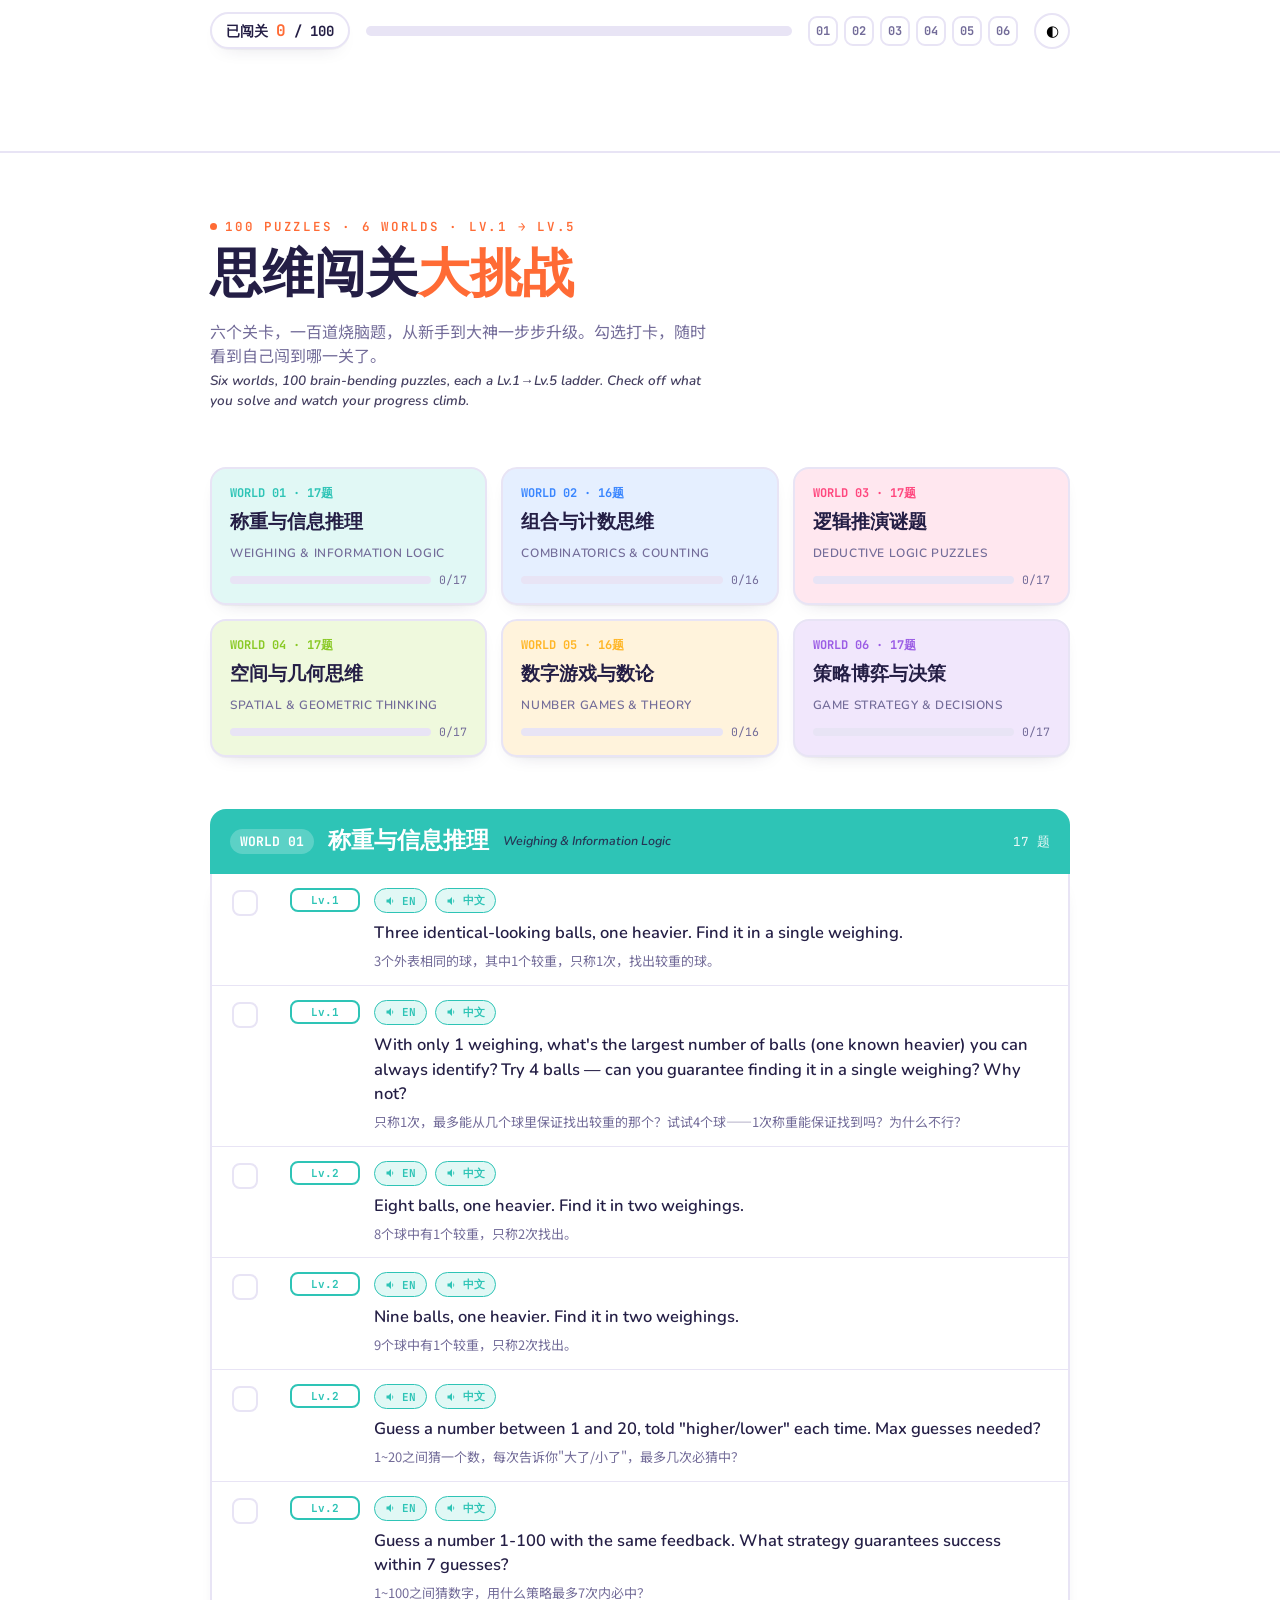
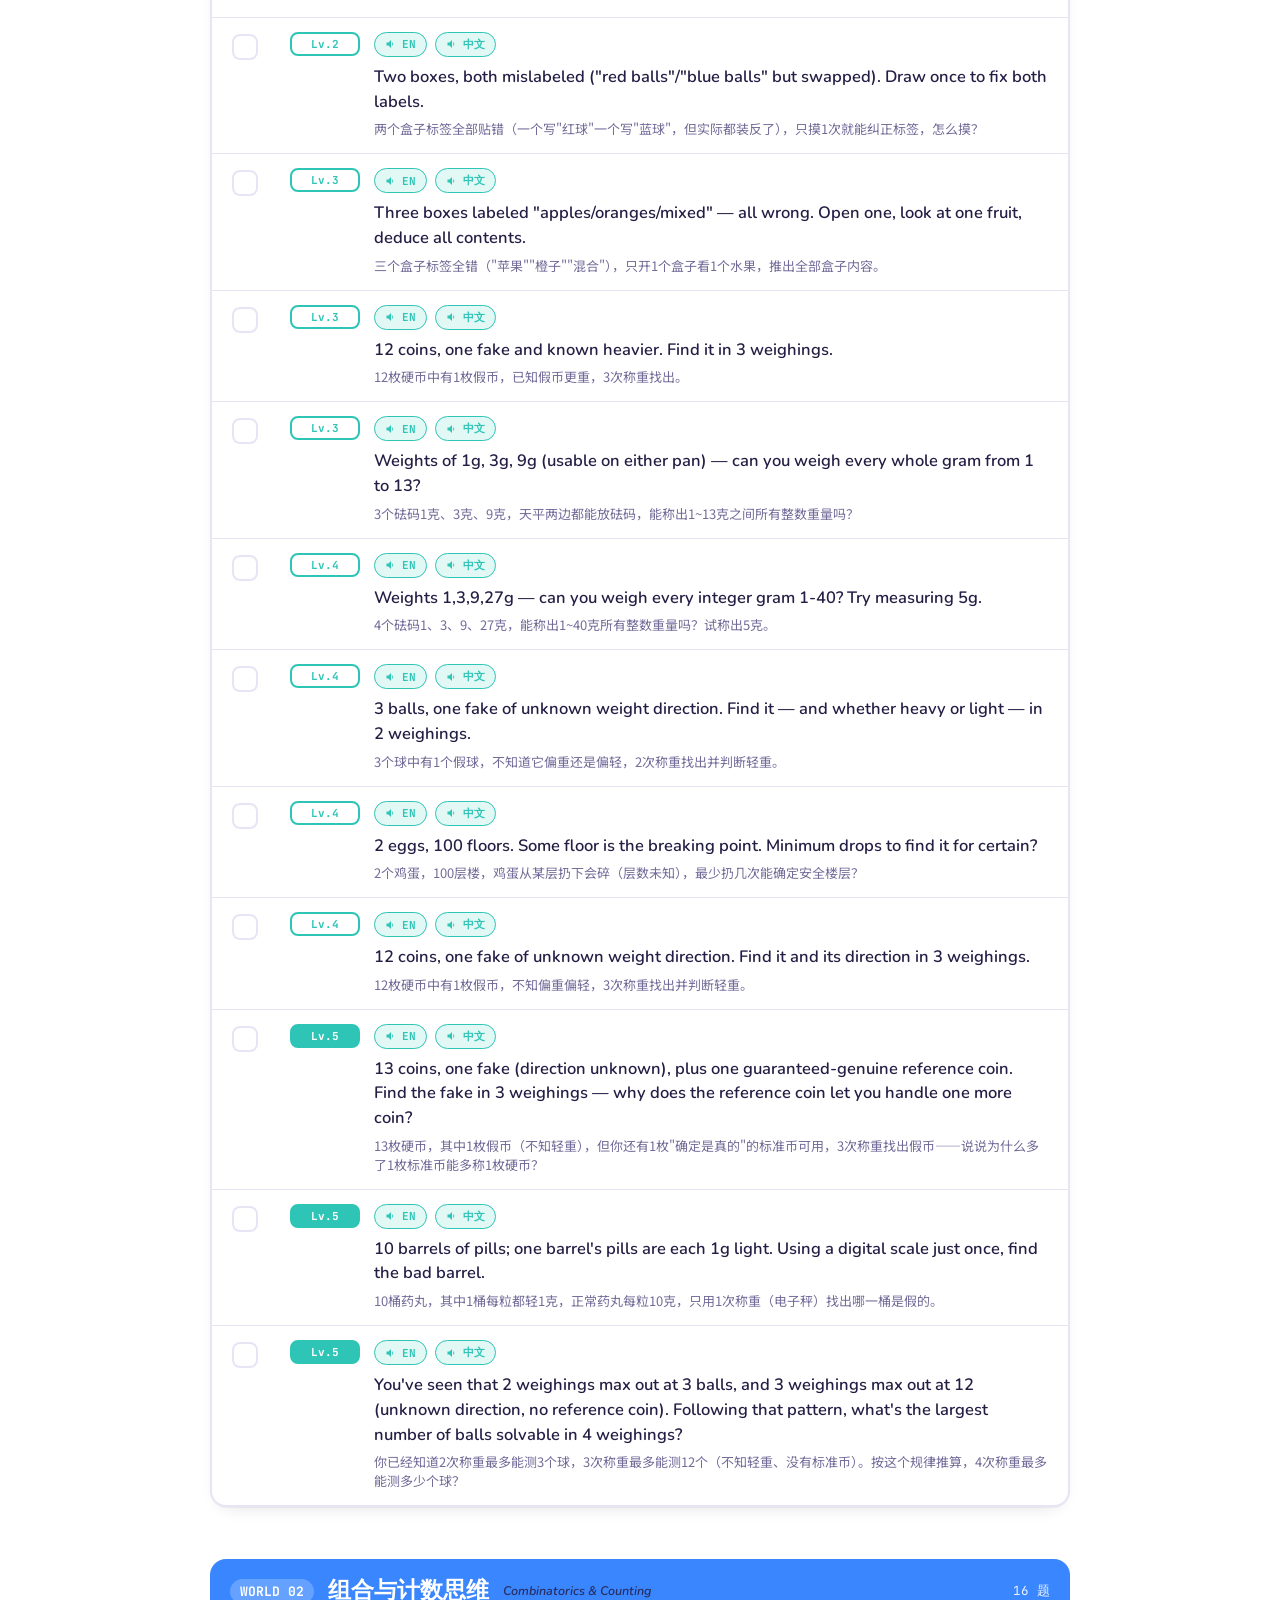
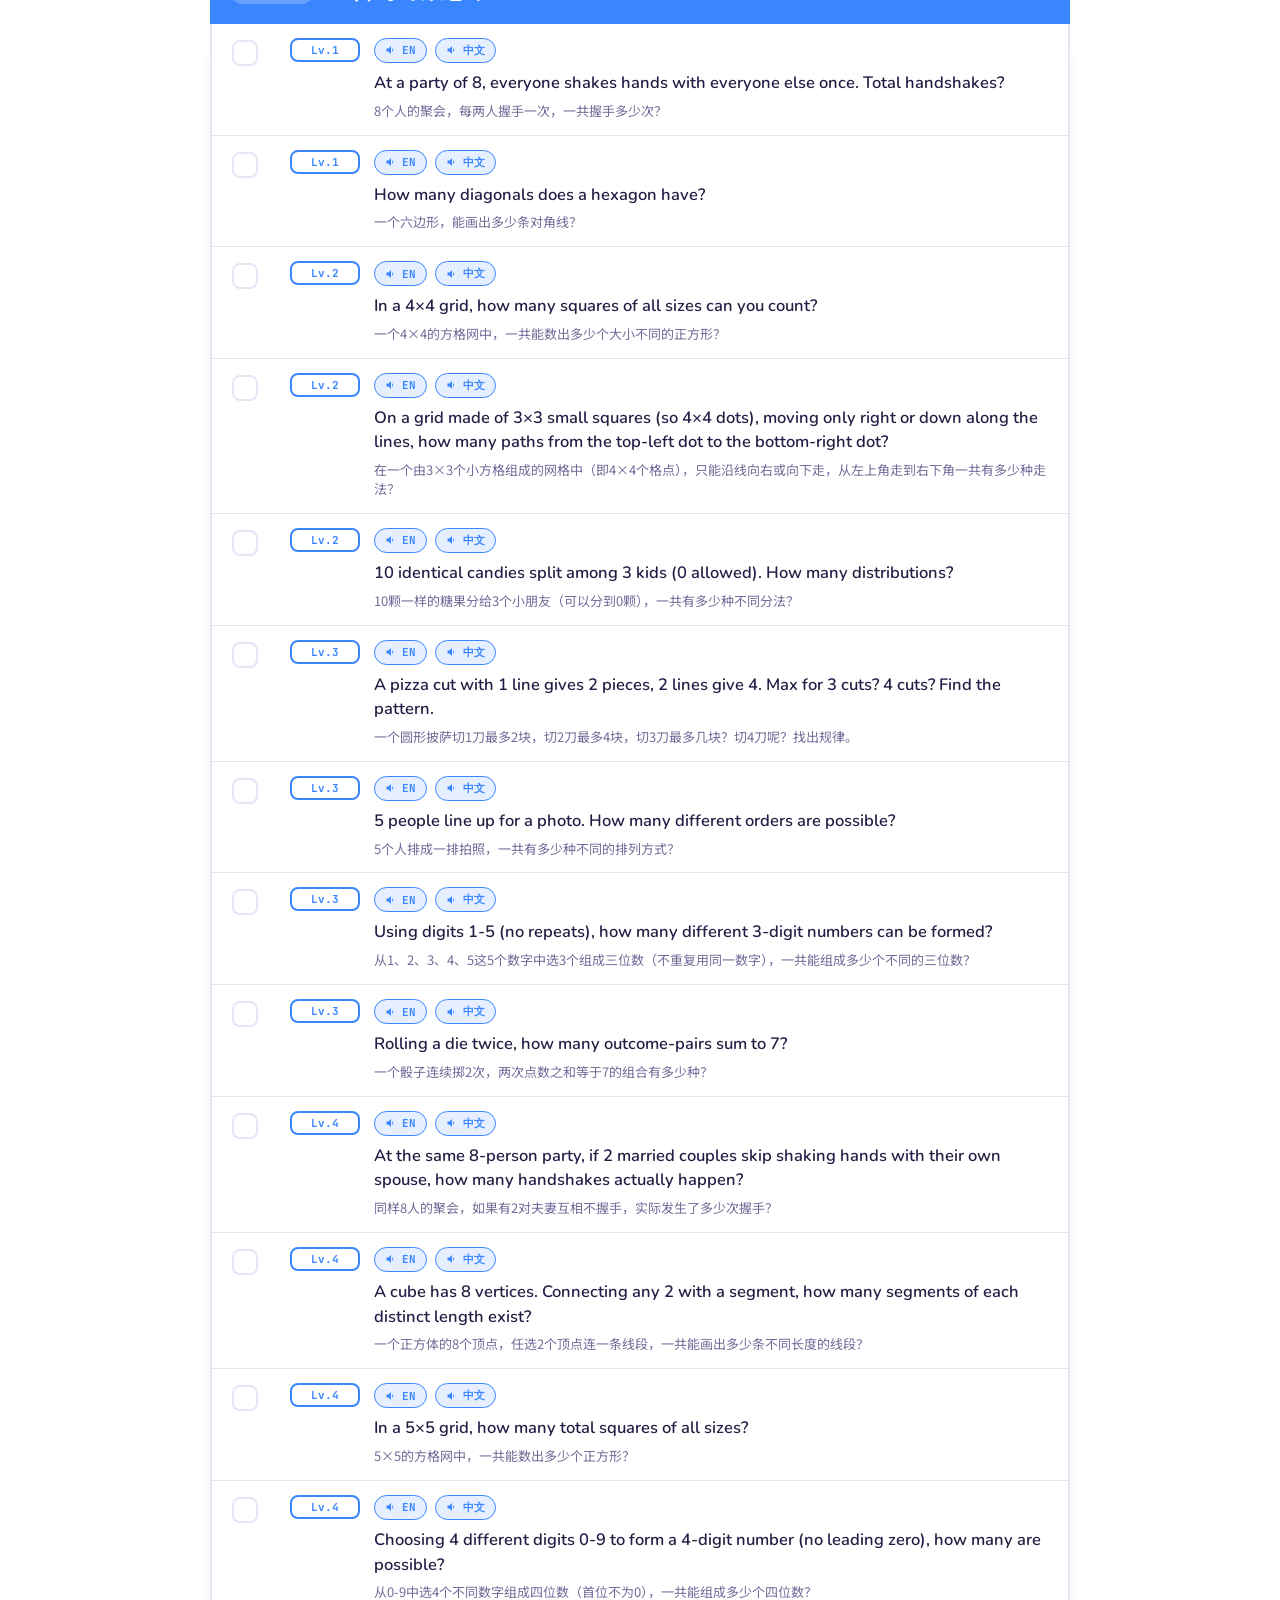
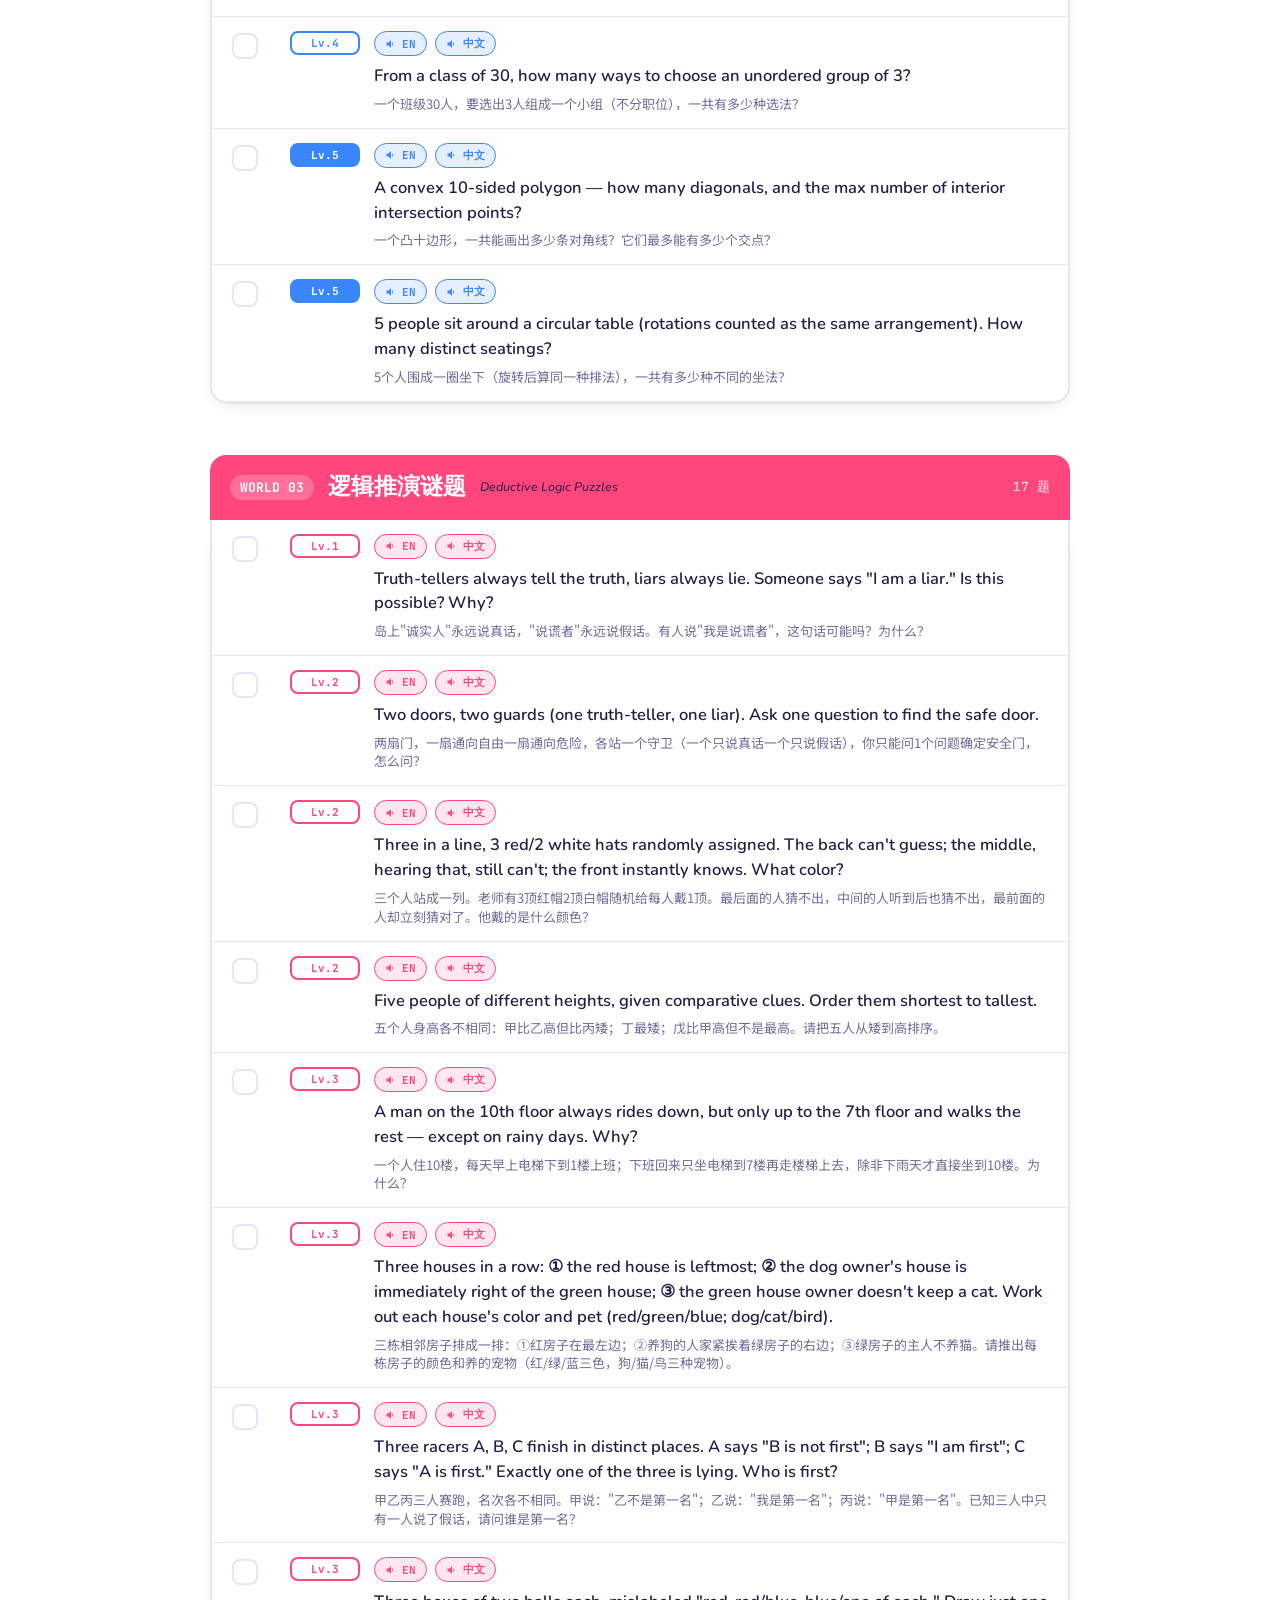
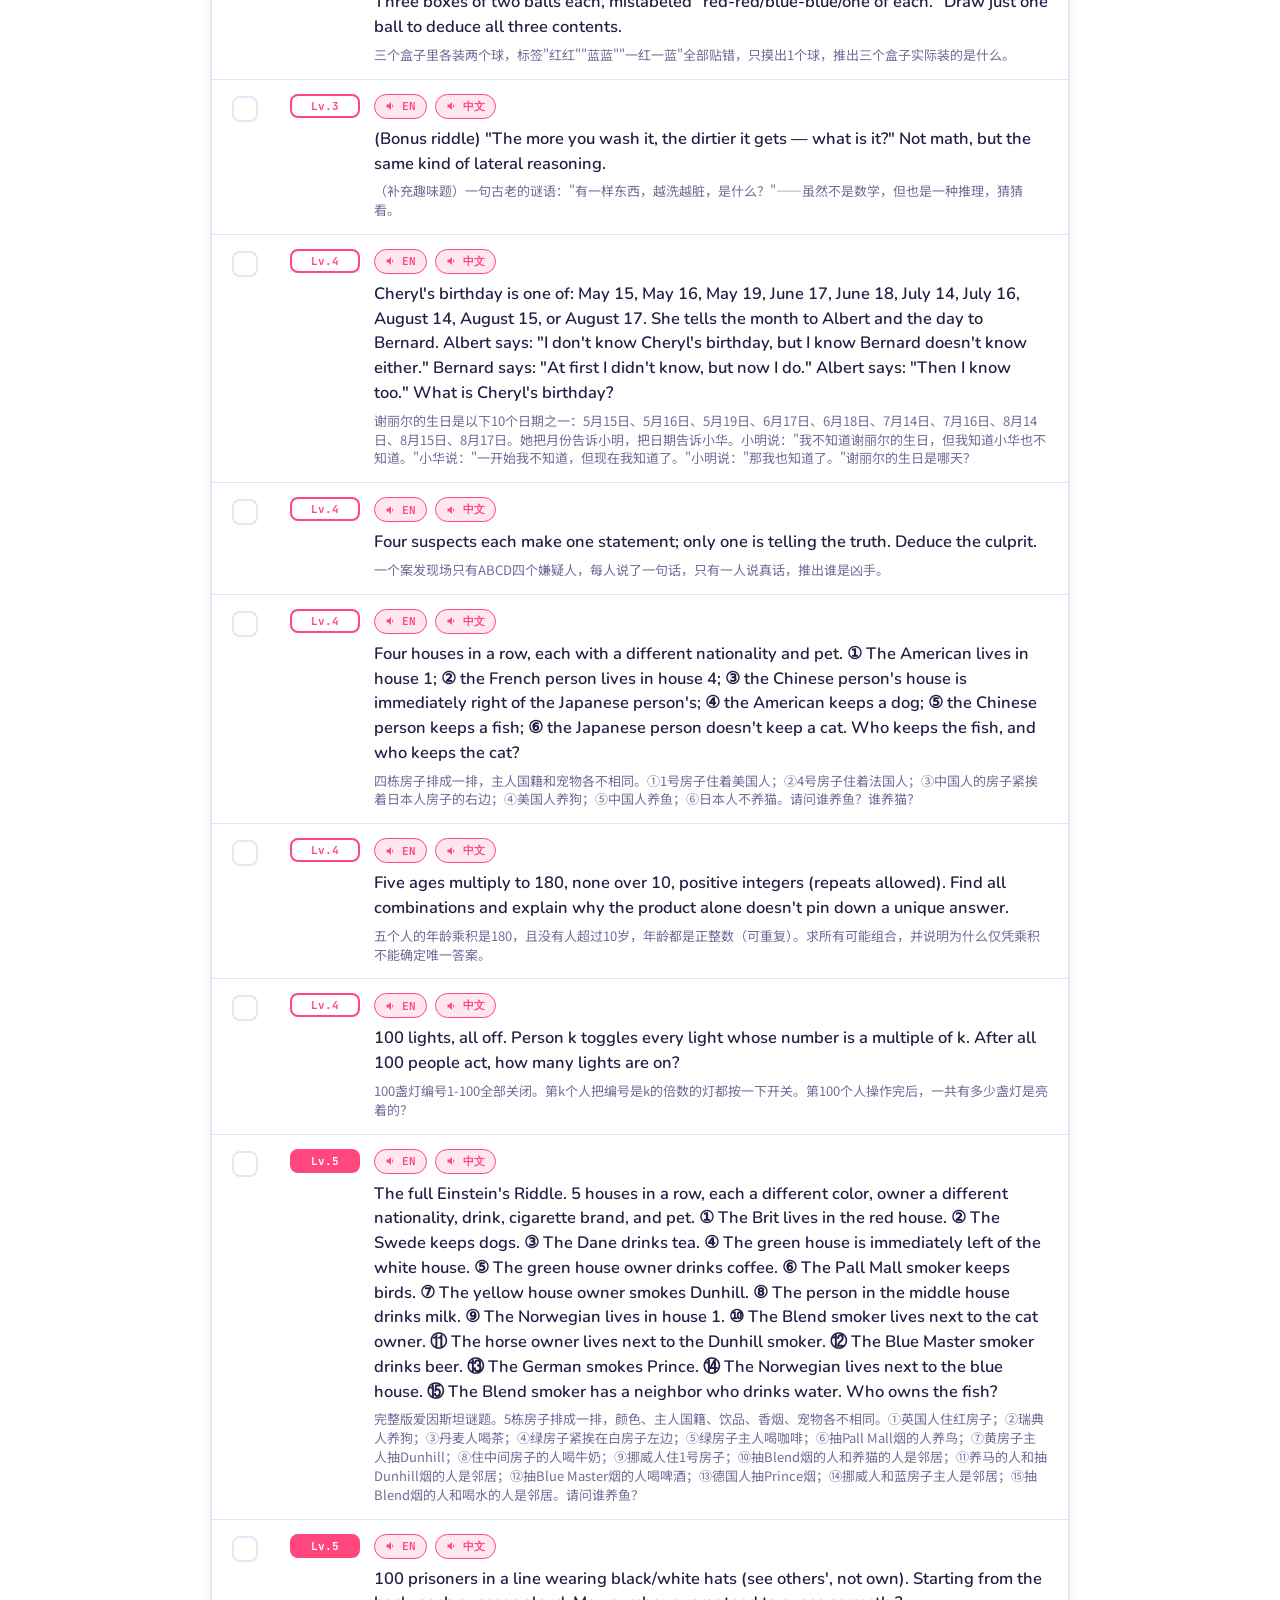
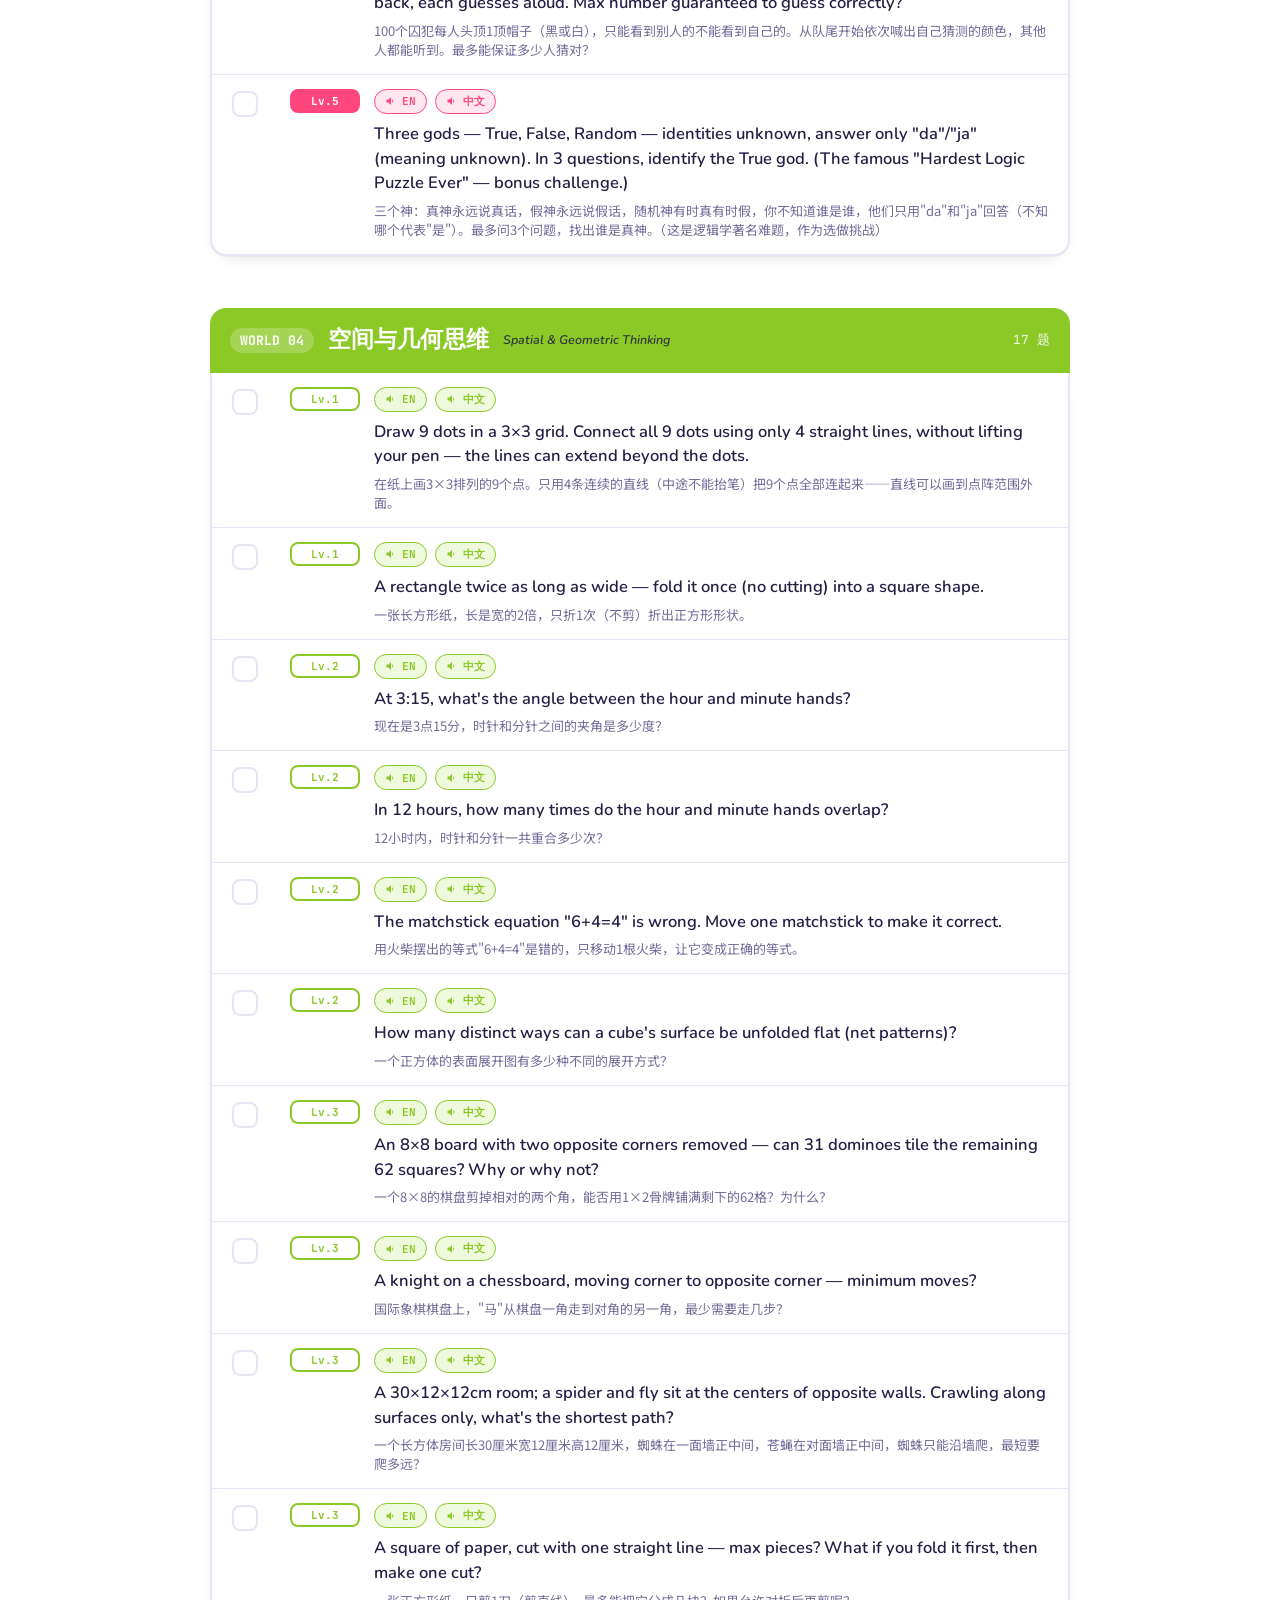
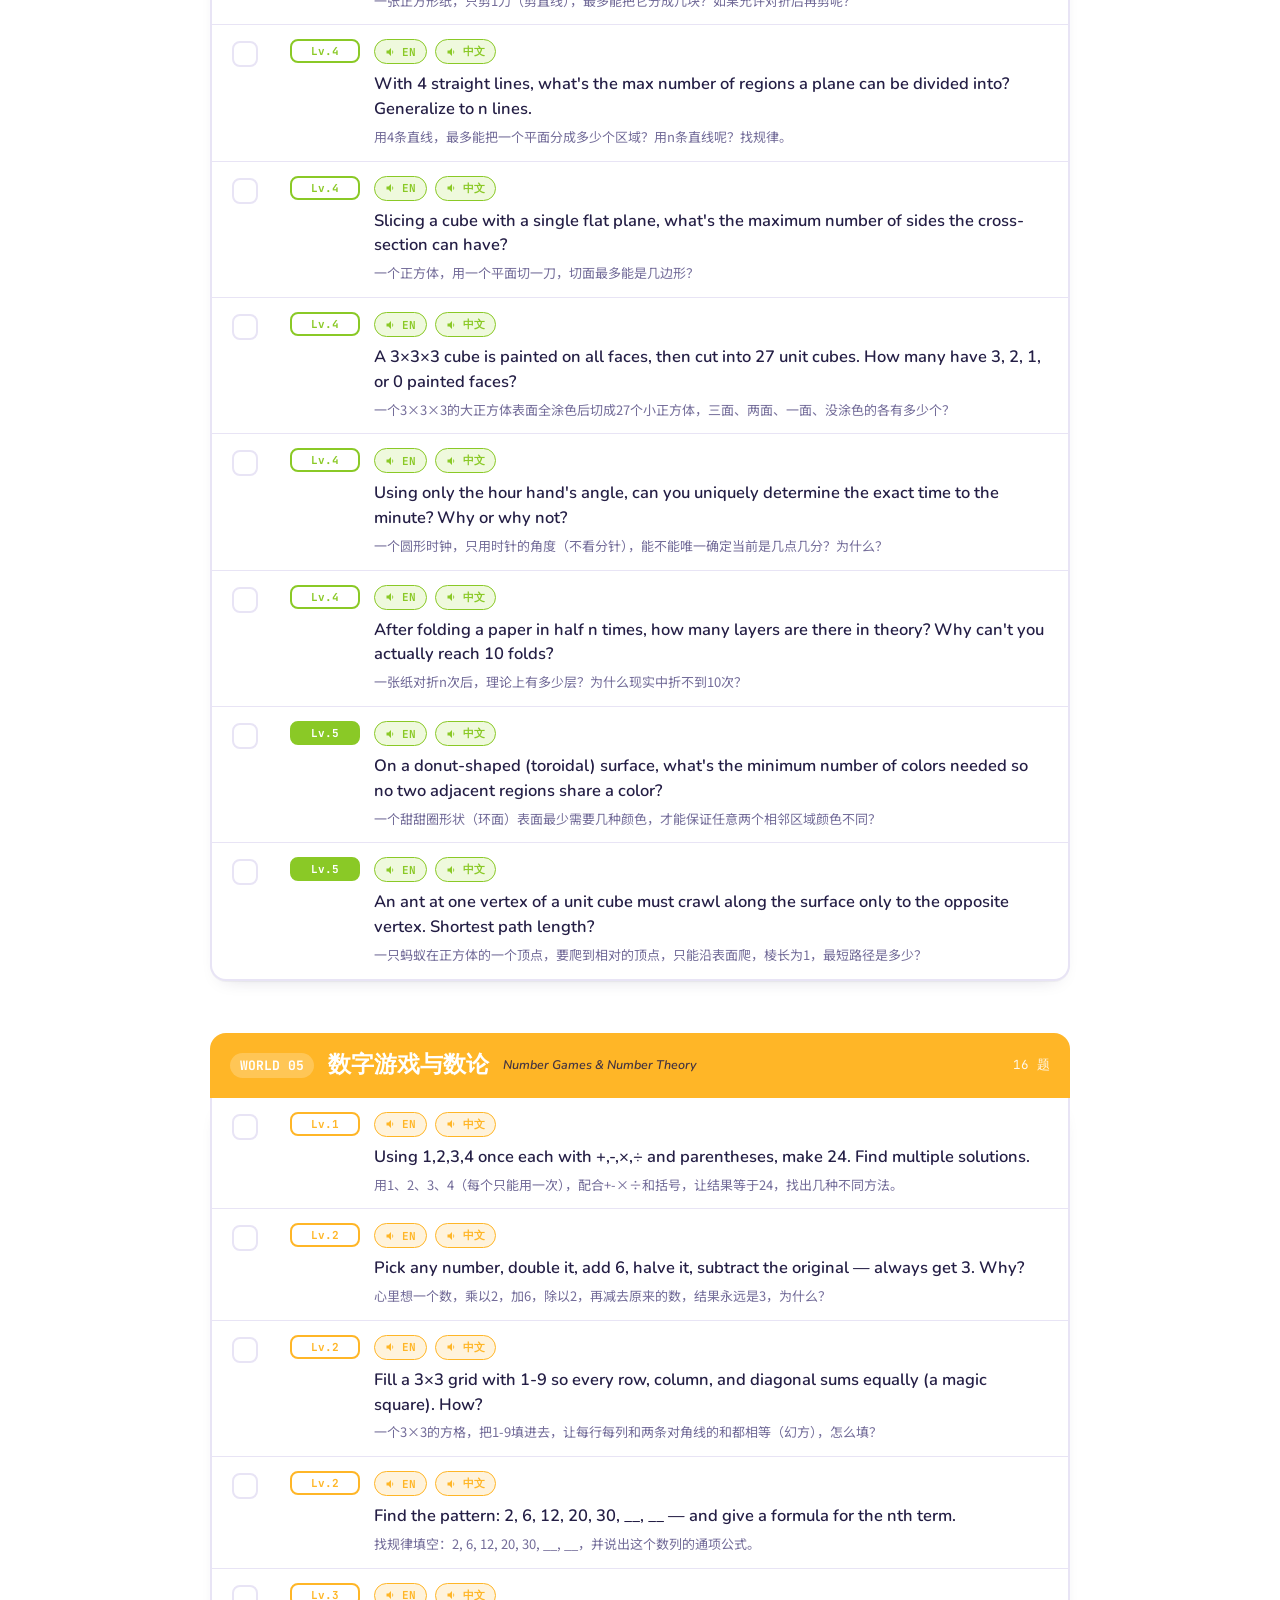
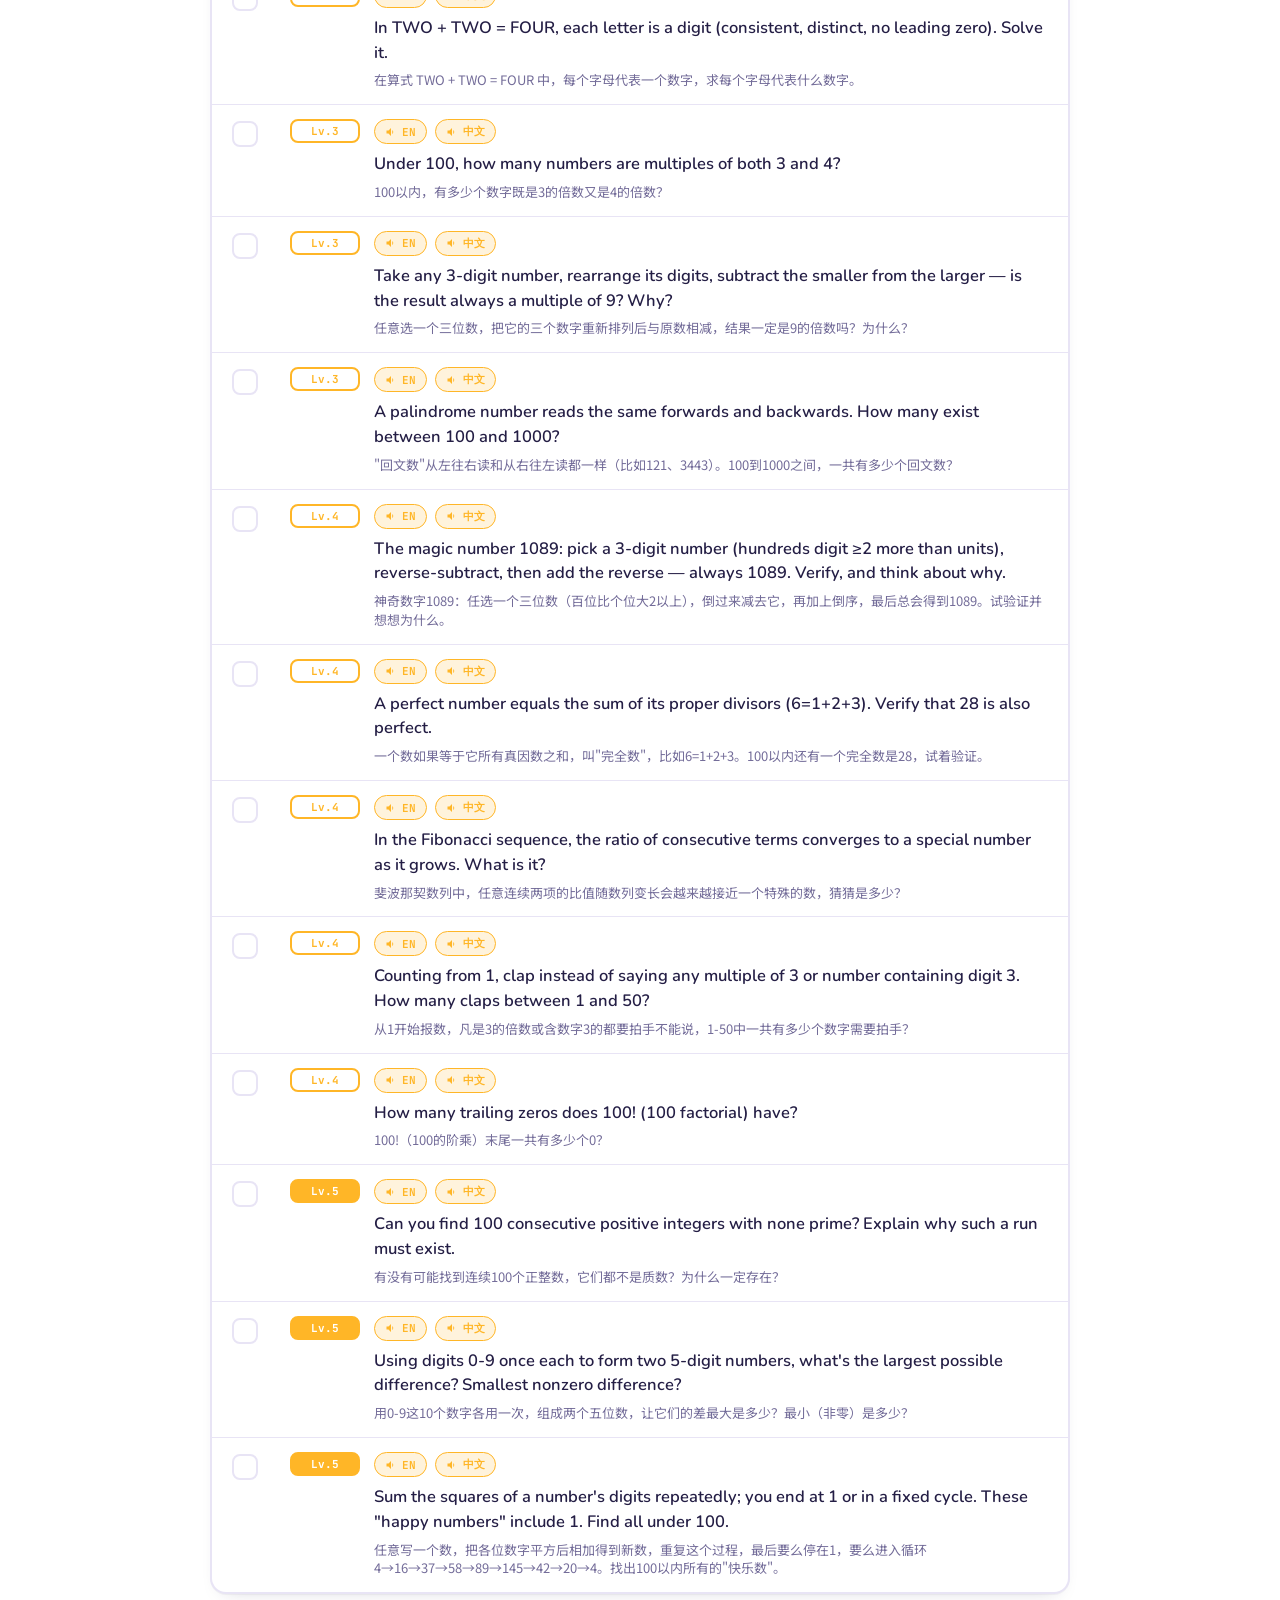
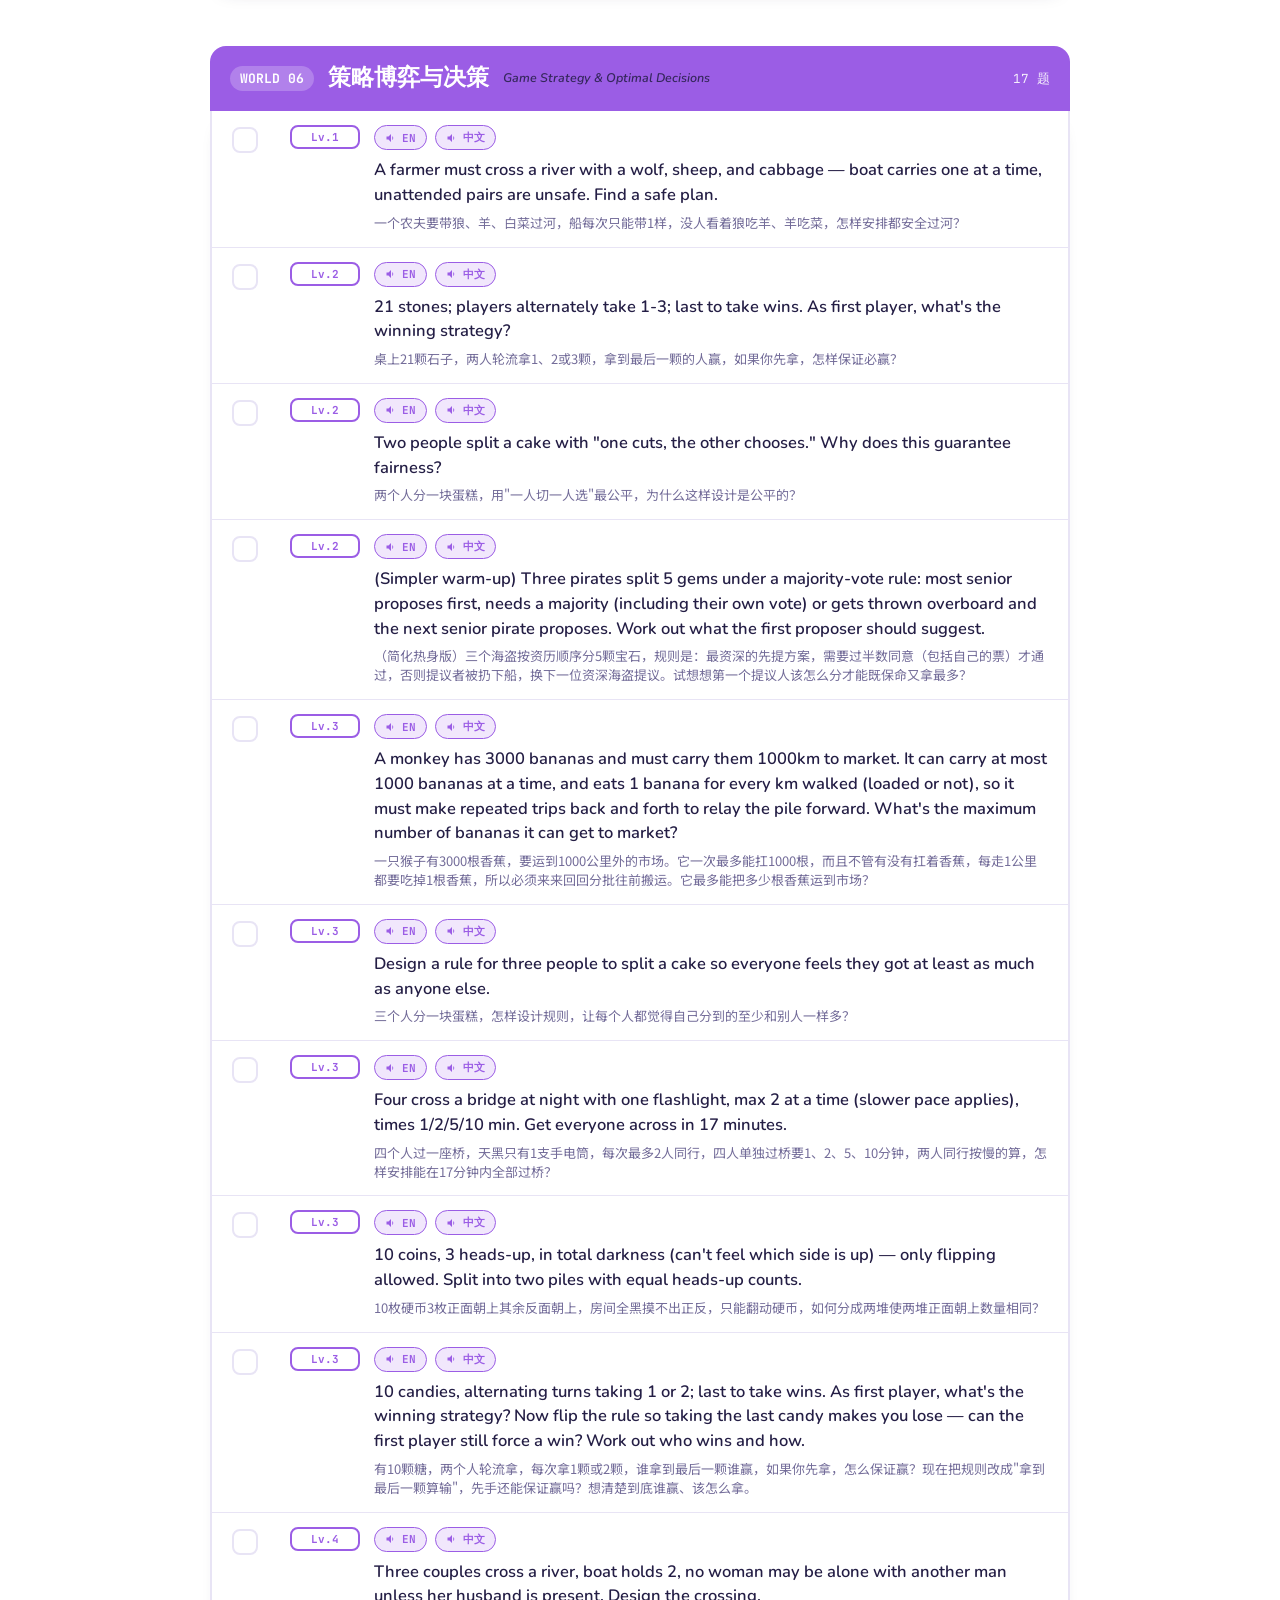
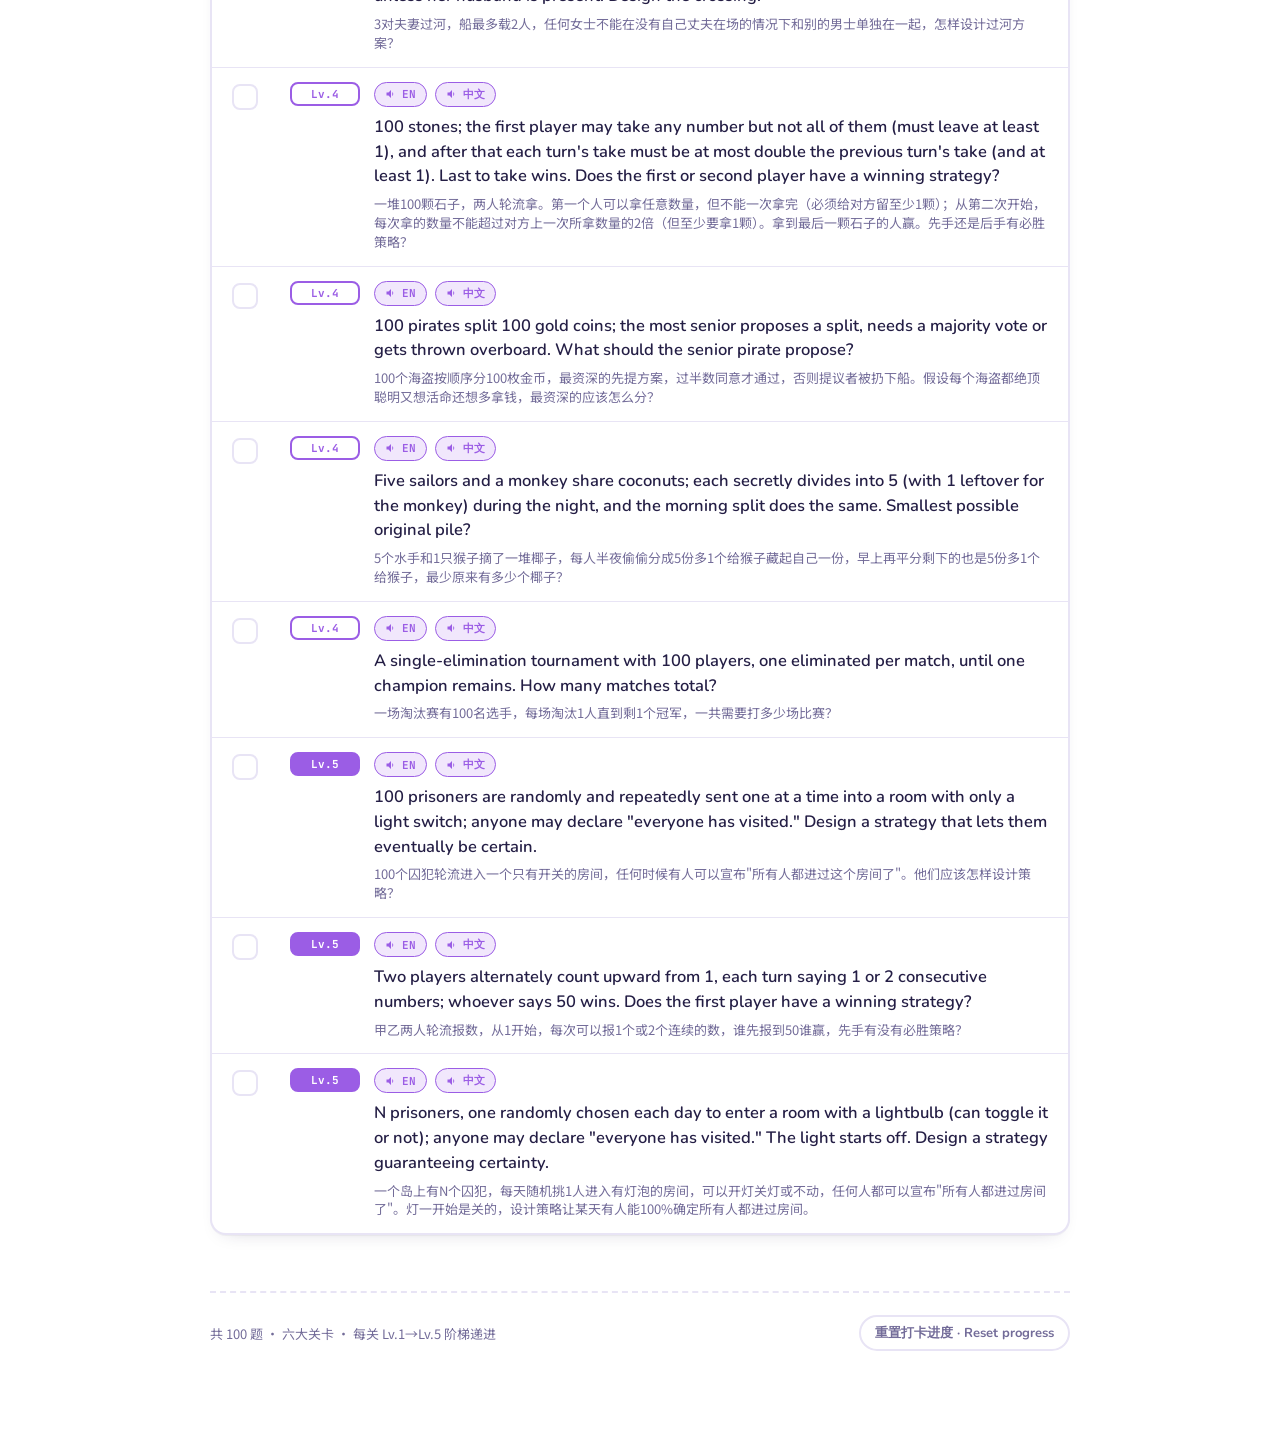
==== index.html @ 89d0e66d "Add per-question read-aloud buttons (English/Chinese) via browser text-to-speech" ====
<!doctype html>
<html lang="zh">
<head>
<meta charset="utf-8">
<meta name="viewport" content="width=device-width, initial-scale=1">
<title>思维闯关 · 100道烧脑题</title>
<meta name="description" content="100道中英对照思维训练题，六大关卡由浅入深，边闯关边打卡进度。">
<link rel="icon" href="data:image/svg+xml,%3Csvg xmlns='http://www.w3.org/2000/svg' viewBox='0 0 100 100'%3E%3Crect width='100' height='100' rx='22' fill='%23E8792C'/%3E%3Cpath d='M30 38a12 12 0 0 1 12-12h4a8 8 0 0 0 8 8 8 8 0 0 0 8-8h4a12 12 0 0 1 12 12v4a8 8 0 0 0-8 8 8 8 0 0 0 8 8v4a12 12 0 0 1-12 12h-4a8 8 0 0 0-8-8 8 8 0 0 0-8 8h-4a12 12 0 0 1-12-12v-4a8 8 0 0 0 8-8 8 8 0 0 0-8-8z' fill='%23FFF8EC'/%3E%3C/svg%3E">
<link rel="preconnect" href="https://fonts.googleapis.com">
<link rel="preconnect" href="https://fonts.gstatic.com" crossorigin>
<link href="https://fonts.googleapis.com/css2?family=Baloo+2:wght@500;700;800&family=Nunito:ital,wght@0,400;0,600;0,800;1,600&family=JetBrains+Mono:wght@500;700&family=Noto+Sans+SC:wght@400;600;800&display=swap" rel="stylesheet">
<style>
:root{
  --bg:#FFFFFF;
  --panel:#FFFFFF;
  --ink:#241E45;
  --ink-soft:#736C99;
  --line:#E8E4F5;
  --brand:#FF6B35;
  --brand-ink:#B8431A;
  --good:#3A86FF;
  --w1:#2EC4B6; --w1-soft:#E1F8F5;
  --w2:#3A86FF; --w2-soft:#E5EFFF;
  --w3:#FF477E; --w3-soft:#FFE7EF;
  --w4:#8AC926; --w4-soft:#EFF9DD;
  --w5:#FFB627; --w5-soft:#FFF3DC;
  --w6:#9B5DE5; --w6-soft:#F1E7FC;
  --shadow: 0 1px 0 rgba(36,30,69,.04), 0 8px 20px -14px rgba(36,30,69,.28);
}
:root[data-theme="dark"]{
  --bg:#151233; --panel:#1D1A42; --ink:#F1EEFF; --ink-soft:#ABA4D6; --line:#332D63;
  --w1-soft:#123A37; --w2-soft:#182A47; --w3-soft:#3A1B2C; --w4-soft:#293A14; --w5-soft:#3A2E13; --w6-soft:#2A1F44;
  --shadow: 0 1px 0 rgba(0,0,0,.3), 0 10px 24px -14px rgba(0,0,0,.6);
}
@media (prefers-color-scheme: dark){
  :root:not([data-theme="light"]){
    --bg:#151233; --panel:#1D1A42; --ink:#F1EEFF; --ink-soft:#ABA4D6; --line:#332D63;
    --w1-soft:#123A37; --w2-soft:#182A47; --w3-soft:#3A1B2C; --w4-soft:#293A14; --w5-soft:#3A2E13; --w6-soft:#2A1F44;
    --shadow: 0 1px 0 rgba(0,0,0,.3), 0 10px 24px -14px rgba(0,0,0,.6);
  }
}
*{box-sizing:border-box;}
html{scroll-behavior:smooth;}
body{
  margin:0; background:var(--bg); color:var(--ink);
  font-family:"Noto Sans SC","Nunito",sans-serif;
  transition:background .2s ease, color .2s ease;
}
.wrap{max-width:900px; margin:0 auto; padding:0 20px 90px;}
a{color:inherit;}

/* ---------- HERO ---------- */
.hero{padding:52px 0 26px; position:relative;}
.hero .kicker{
  font-family:"JetBrains Mono",monospace; font-weight:600; font-size:12.5px;
  letter-spacing:.14em; text-transform:uppercase; color:var(--brand);
  display:inline-flex; align-items:center; gap:8px; margin-bottom:14px;
}
.kicker .dot{width:7px;height:7px;border-radius:50%;background:var(--brand);}
h1{
  font-family:"Baloo 2",sans-serif; font-weight:800;
  font-size:clamp(32px,6vw,52px); line-height:1.08; margin:0 0 14px;
  text-wrap:balance;
}
h1 .accent{color:var(--brand);}
.hero p.sub{max-width:56ch; color:var(--ink-soft); font-size:16px; margin:0;}
.hero p.sub .en{display:block; font-style:italic; font-size:13.5px; margin-top:4px; opacity:.85;}

/* ---------- HUD ---------- */
.hud{
  position:sticky; top:0; z-index:20;
  background:color-mix(in srgb, var(--bg) 88%, transparent);
  backdrop-filter:blur(8px);
  border-bottom:2px solid var(--line);
  padding:12px 0;
}
.hud-inner{display:flex; align-items:center; gap:16px; flex-wrap:wrap;}
.hud-score{
  font-family:"JetBrains Mono",monospace; font-weight:700; font-size:14px;
  background:var(--panel); border:2px solid var(--line); border-radius:999px;
  padding:6px 14px; box-shadow:var(--shadow); white-space:nowrap;
}
.hud-score b{color:var(--brand); font-size:16px;}
.hud-bar{flex:1; min-width:120px; height:10px; background:var(--line); border-radius:999px; overflow:hidden;}
.hud-bar > i{display:block; height:100%; width:0%; background:var(--brand); border-radius:999px; transition:width .5s cubic-bezier(.2,.8,.2,1);}
.hud-worlds{display:flex; gap:6px; flex-wrap:wrap;}
.hud-worlds a{
  width:30px; height:30px; border-radius:9px; display:flex; align-items:center; justify-content:center;
  font-family:"JetBrains Mono",monospace; font-weight:700; font-size:12px;
  text-decoration:none; border:2px solid var(--line); color:var(--ink-soft);
  background:var(--panel);
}
.theme-btn{
  margin-left:auto; border:2px solid var(--line); background:var(--panel); border-radius:999px;
  width:36px;height:36px; display:flex;align-items:center;justify-content:center; cursor:pointer;
  font-size:15px;
}

/* ---------- WORLD MAP (quick nav cards) ---------- */
.map{display:grid; grid-template-columns:repeat(auto-fit,minmax(230px,1fr)); gap:14px; margin:30px 0 10px;}
.map a{
  text-decoration:none; color:var(--ink);
  background:var(--card-soft); border:2px solid var(--line); border-radius:16px;
  padding:16px 18px; display:flex; flex-direction:column; gap:6px;
  box-shadow:var(--shadow);
  transition:transform .15s ease, box-shadow .15s ease;
}
.map a:hover{transform:translateY(-3px);}
.map .num{font-family:"JetBrains Mono",monospace; font-size:12px; font-weight:700; color:var(--card-c);}
.map .name{font-family:"Baloo 2",sans-serif; font-weight:700; font-size:19px;}
.map .en{font-size:12px; color:var(--ink-soft); text-transform:uppercase; letter-spacing:.05em;}
.map .prog{display:flex; align-items:center; gap:8px; margin-top:4px;}
.map .prog .track{flex:1; height:8px; border-radius:999px; background:var(--line); overflow:hidden;}
.map .prog .track > i{display:block; height:100%; width:0%; background:var(--card-c); border-radius:999px; transition:width .5s ease;}
.map .prog span{font-family:"JetBrains Mono",monospace; font-size:11.5px; color:var(--ink-soft); white-space:nowrap;}

/* ---------- WORLD (module) ---------- */
.world{margin:52px 0 0;}
.world-head{
  display:flex; align-items:center; gap:14px; flex-wrap:wrap;
  padding:14px 20px; border-radius:16px 16px 0 0;
  background:var(--card-c); color:#fff;
}
.world-head .badge{
  font-family:"JetBrains Mono",monospace; font-weight:700; font-size:13px;
  background:rgba(255,255,255,.22); border-radius:999px; padding:4px 10px;
}
.world-head h2{font-family:"Baloo 2",sans-serif; font-size:23px; margin:0; font-weight:700;}
.world-head .en{font-family:"Nunito",sans-serif; font-style:italic; font-size:12.5px; opacity:.85;}
.world-head .count{margin-left:auto; font-family:"JetBrains Mono",monospace; font-size:12.5px; opacity:.9;}

.quests{
  background:var(--panel); border:2px solid var(--line); border-top:none; border-radius:0 0 16px 16px;
  box-shadow:var(--shadow);
}
.quest{
  display:grid; grid-template-columns:44px 70px 1fr; gap:14px; align-items:start;
  padding:14px 20px; border-bottom:1px solid var(--line);
}
.quest:last-child{border-bottom:none;}
.quest.solved{background:var(--card-soft);}

.chk{position:relative; width:26px; height:26px; margin-top:2px;}
.chk input{position:absolute; inset:0; opacity:0; cursor:pointer; margin:0;}
.chk .box{
  width:26px; height:26px; border-radius:8px; border:2.5px solid var(--line);
  display:flex; align-items:center; justify-content:center; background:var(--panel);
  transition:background .15s ease, border-color .15s ease, transform .15s ease;
}
.chk input:checked ~ .box{background:var(--card-c); border-color:var(--card-c); transform:scale(1.06);}
.chk .box svg{width:15px;height:15px; opacity:0; transform:scale(.5); transition:opacity .15s ease, transform .15s ease;}
.chk input:checked ~ .box svg{opacity:1; transform:scale(1);}
.chk input:focus-visible ~ .box{outline:3px solid var(--brand); outline-offset:2px;}

.lv{
  font-family:"JetBrains Mono",monospace; font-size:11px; font-weight:700;
  color:var(--card-c); border:2px solid var(--card-c); border-radius:8px;
  padding:3px 6px; text-align:center; white-space:nowrap; align-self:start;
}
.lv[data-lv="5"]{background:var(--card-c); color:#fff;}

.en{font-family:"Nunito",sans-serif; font-size:16.5px; font-weight:600; line-height:1.5; color:var(--ink);}
.zh{font-family:"Noto Sans SC",sans-serif; font-size:13px; color:var(--ink-soft); margin-top:6px; line-height:1.45;}
.quest.solved .en{color:var(--ink-soft);}

.speak-row{display:flex; gap:8px; margin-bottom:8px;}
.speak-btn{
  display:inline-flex; align-items:center; gap:5px;
  font-family:"JetBrains Mono",monospace; font-size:11px; font-weight:700;
  color:var(--card-c); background:var(--card-soft); border:1.5px solid var(--card-c);
  border-radius:999px; padding:4px 10px; cursor:pointer;
  transition:background .15s ease, transform .1s ease;
}
.speak-btn svg{width:12px; height:12px; flex:none;}
.speak-btn:hover{background:var(--card-c); color:#fff;}
.speak-btn:active{transform:scale(.94);}
.speak-btn.speaking{background:var(--card-c); color:#fff;}
.speak-btn:focus-visible{outline:3px solid var(--brand); outline-offset:2px;}

/* per-world color wiring */
#m1{--card-c:var(--w1); --card-soft:var(--w1-soft);}
#m2{--card-c:var(--w2); --card-soft:var(--w2-soft);}
#m3{--card-c:var(--w3); --card-soft:var(--w3-soft);}
#m4{--card-c:var(--w4); --card-soft:var(--w4-soft);}
#m5{--card-c:var(--w5); --card-soft:var(--w5-soft);}
#m6{--card-c:var(--w6); --card-soft:var(--w6-soft);}
.map a[href="#m1"]{--card-c:var(--w1); --card-soft:var(--w1-soft);}
.map a[href="#m2"]{--card-c:var(--w2); --card-soft:var(--w2-soft);}
.map a[href="#m3"]{--card-c:var(--w3); --card-soft:var(--w3-soft);}
.map a[href="#m4"]{--card-c:var(--w4); --card-soft:var(--w4-soft);}
.map a[href="#m5"]{--card-c:var(--w5); --card-soft:var(--w5-soft);}
.map a[href="#m6"]{--card-c:var(--w6); --card-soft:var(--w6-soft);}

footer{
  margin-top:56px; padding-top:22px; border-top:2px dashed var(--line);
  color:var(--ink-soft); font-size:13px; display:flex; justify-content:space-between; align-items:center; gap:12px; flex-wrap:wrap;
}
footer button{
  font-family:"Nunito",sans-serif; font-weight:700; font-size:13px; color:var(--ink-soft);
  background:none; border:2px solid var(--line); border-radius:999px; padding:7px 14px; cursor:pointer;
}
footer button:hover{border-color:var(--brand); color:var(--brand);}

@media (prefers-reduced-motion: reduce){
  *{transition:none !important; scroll-behavior:auto !important;}
}
@media (max-width:480px){
  .quest{grid-template-columns:32px 1fr; grid-template-areas:"chk lv" "chk text"; row-gap:8px;}
  .chk{grid-area:chk;} .lv{grid-area:lv; justify-self:start;} .quest > div:last-child{grid-area:text;}
}
</style>
</head>
<body>

<div class="hud">
  <div class="wrap hud-inner">
    <div class="hud-score">已闯关 <b id="hudCount">0</b> / 100</div>
    <div class="hud-bar"><i id="hudFill"></i></div>
    <div class="hud-worlds">
      <a href="#m1" title="称重与信息推理" style="--card-c:var(--w1)">01</a>
      <a href="#m2" title="组合与计数思维" style="--card-c:var(--w2)">02</a>
      <a href="#m3" title="逻辑推演谜题" style="--card-c:var(--w3)">03</a>
      <a href="#m4" title="空间与几何思维" style="--card-c:var(--w4)">04</a>
      <a href="#m5" title="数字游戏与数论" style="--card-c:var(--w5)">05</a>
      <a href="#m6" title="策略博弈与决策" style="--card-c:var(--w6)">06</a>
    </div>
    <button class="theme-btn" id="themeBtn" aria-label="切换深浅色模式">◐</button>
  </div>
</div>

<div class="wrap">

<header class="hero">
  <p class="kicker"><span class="dot"></span>100 Puzzles · 6 Worlds · Lv.1 → Lv.5</p>
  <h1>思维闯关<span class="accent">大挑战</span></h1>
  <p class="sub">六个关卡，一百道烧脑题，从新手到大神一步步升级。勾选打卡，随时看到自己闯到哪一关了。
    <span class="en">Six worlds, 100 brain-bending puzzles, each a Lv.1→Lv.5 ladder. Check off what you solve and watch your progress climb.</span>
  </p>
</header>

<nav class="map">
  <a href="#m1"><span class="num">WORLD 01 · 17题</span><span class="name">称重与信息推理</span><span class="en">Weighing & Information Logic</span>
    <span class="prog"><span class="track"><i data-prog="m1"></i></span><span data-count="m1">0/17</span></span></a>
  <a href="#m2"><span class="num">WORLD 02 · 16题</span><span class="name">组合与计数思维</span><span class="en">Combinatorics & Counting</span>
    <span class="prog"><span class="track"><i data-prog="m2"></i></span><span data-count="m2">0/16</span></span></a>
  <a href="#m3"><span class="num">WORLD 03 · 17题</span><span class="name">逻辑推演谜题</span><span class="en">Deductive Logic Puzzles</span>
    <span class="prog"><span class="track"><i data-prog="m3"></i></span><span data-count="m3">0/17</span></span></a>
  <a href="#m4"><span class="num">WORLD 04 · 17题</span><span class="name">空间与几何思维</span><span class="en">Spatial & Geometric Thinking</span>
    <span class="prog"><span class="track"><i data-prog="m4"></i></span><span data-count="m4">0/17</span></span></a>
  <a href="#m5"><span class="num">WORLD 05 · 16题</span><span class="name">数字游戏与数论</span><span class="en">Number Games & Theory</span>
    <span class="prog"><span class="track"><i data-prog="m5"></i></span><span data-count="m5">0/16</span></span></a>
  <a href="#m6"><span class="num">WORLD 06 · 17题</span><span class="name">策略博弈与决策</span><span class="en">Game Strategy & Decisions</span>
    <span class="prog"><span class="track"><i data-prog="m6"></i></span><span data-count="m6">0/17</span></span></a>
</nav>

<!-- ===================== WORLD 1 ===================== -->
<section class="world" id="m1">
  <div class="world-head">
    <span class="badge">WORLD 01</span>
    <h2>称重与信息推理</h2>
    <span class="en">Weighing &amp; Information Logic</span>
    <span class="count">17 题</span>
  </div>
  <div class="quests">
    <div class="quest" data-q="m1-01"><label class="chk"><input type="checkbox"><span class="box"><svg viewBox="0 0 24 24" fill="none"><path d="M4 12l5 5L20 6" stroke="white" stroke-width="3" stroke-linecap="round" stroke-linejoin="round"/></svg></span></label><span class="lv" data-lv="1">Lv.1</span><div><div class="speak-row"><button type="button" class="speak-btn" data-lang="en-US" aria-label="Read in English"><svg viewBox="0 0 24 24" fill="currentColor"><path d="M3 9v6h4l5 5V4L7 9H3z"/><path d="M16.5 12c0-1.77-.77-3.29-2-4.24v8.48c1.23-.95 2-2.47 2-4.24z"/></svg>EN</button><button type="button" class="speak-btn" data-lang="zh-CN" aria-label="朗读中文"><svg viewBox="0 0 24 24" fill="currentColor"><path d="M3 9v6h4l5 5V4L7 9H3z"/><path d="M16.5 12c0-1.77-.77-3.29-2-4.24v8.48c1.23-.95 2-2.47 2-4.24z"/></svg>中文</button></div><div class="en">Three identical-looking balls, one heavier. Find it in a single weighing.</div><div class="zh">3个外表相同的球，其中1个较重，只称1次，找出较重的球。</div></div></div>
    <div class="quest" data-q="m1-02"><label class="chk"><input type="checkbox"><span class="box"><svg viewBox="0 0 24 24" fill="none"><path d="M4 12l5 5L20 6" stroke="white" stroke-width="3" stroke-linecap="round" stroke-linejoin="round"/></svg></span></label><span class="lv" data-lv="1">Lv.1</span><div><div class="speak-row"><button type="button" class="speak-btn" data-lang="en-US" aria-label="Read in English"><svg viewBox="0 0 24 24" fill="currentColor"><path d="M3 9v6h4l5 5V4L7 9H3z"/><path d="M16.5 12c0-1.77-.77-3.29-2-4.24v8.48c1.23-.95 2-2.47 2-4.24z"/></svg>EN</button><button type="button" class="speak-btn" data-lang="zh-CN" aria-label="朗读中文"><svg viewBox="0 0 24 24" fill="currentColor"><path d="M3 9v6h4l5 5V4L7 9H3z"/><path d="M16.5 12c0-1.77-.77-3.29-2-4.24v8.48c1.23-.95 2-2.47 2-4.24z"/></svg>中文</button></div><div class="en">With only 1 weighing, what's the largest number of balls (one known heavier) you can always identify? Try 4 balls — can you guarantee finding it in a single weighing? Why not?</div><div class="zh">只称1次，最多能从几个球里保证找出较重的那个？试试4个球——1次称重能保证找到吗？为什么不行？</div></div></div>
    <div class="quest" data-q="m1-03"><label class="chk"><input type="checkbox"><span class="box"><svg viewBox="0 0 24 24" fill="none"><path d="M4 12l5 5L20 6" stroke="white" stroke-width="3" stroke-linecap="round" stroke-linejoin="round"/></svg></span></label><span class="lv" data-lv="2">Lv.2</span><div><div class="speak-row"><button type="button" class="speak-btn" data-lang="en-US" aria-label="Read in English"><svg viewBox="0 0 24 24" fill="currentColor"><path d="M3 9v6h4l5 5V4L7 9H3z"/><path d="M16.5 12c0-1.77-.77-3.29-2-4.24v8.48c1.23-.95 2-2.47 2-4.24z"/></svg>EN</button><button type="button" class="speak-btn" data-lang="zh-CN" aria-label="朗读中文"><svg viewBox="0 0 24 24" fill="currentColor"><path d="M3 9v6h4l5 5V4L7 9H3z"/><path d="M16.5 12c0-1.77-.77-3.29-2-4.24v8.48c1.23-.95 2-2.47 2-4.24z"/></svg>中文</button></div><div class="en">Eight balls, one heavier. Find it in two weighings.</div><div class="zh">8个球中有1个较重，只称2次找出。</div></div></div>
    <div class="quest" data-q="m1-04"><label class="chk"><input type="checkbox"><span class="box"><svg viewBox="0 0 24 24" fill="none"><path d="M4 12l5 5L20 6" stroke="white" stroke-width="3" stroke-linecap="round" stroke-linejoin="round"/></svg></span></label><span class="lv" data-lv="2">Lv.2</span><div><div class="speak-row"><button type="button" class="speak-btn" data-lang="en-US" aria-label="Read in English"><svg viewBox="0 0 24 24" fill="currentColor"><path d="M3 9v6h4l5 5V4L7 9H3z"/><path d="M16.5 12c0-1.77-.77-3.29-2-4.24v8.48c1.23-.95 2-2.47 2-4.24z"/></svg>EN</button><button type="button" class="speak-btn" data-lang="zh-CN" aria-label="朗读中文"><svg viewBox="0 0 24 24" fill="currentColor"><path d="M3 9v6h4l5 5V4L7 9H3z"/><path d="M16.5 12c0-1.77-.77-3.29-2-4.24v8.48c1.23-.95 2-2.47 2-4.24z"/></svg>中文</button></div><div class="en">Nine balls, one heavier. Find it in two weighings.</div><div class="zh">9个球中有1个较重，只称2次找出。</div></div></div>
    <div class="quest" data-q="m1-05"><label class="chk"><input type="checkbox"><span class="box"><svg viewBox="0 0 24 24" fill="none"><path d="M4 12l5 5L20 6" stroke="white" stroke-width="3" stroke-linecap="round" stroke-linejoin="round"/></svg></span></label><span class="lv" data-lv="2">Lv.2</span><div><div class="speak-row"><button type="button" class="speak-btn" data-lang="en-US" aria-label="Read in English"><svg viewBox="0 0 24 24" fill="currentColor"><path d="M3 9v6h4l5 5V4L7 9H3z"/><path d="M16.5 12c0-1.77-.77-3.29-2-4.24v8.48c1.23-.95 2-2.47 2-4.24z"/></svg>EN</button><button type="button" class="speak-btn" data-lang="zh-CN" aria-label="朗读中文"><svg viewBox="0 0 24 24" fill="currentColor"><path d="M3 9v6h4l5 5V4L7 9H3z"/><path d="M16.5 12c0-1.77-.77-3.29-2-4.24v8.48c1.23-.95 2-2.47 2-4.24z"/></svg>中文</button></div><div class="en">Guess a number between 1 and 20, told "higher/lower" each time. Max guesses needed?</div><div class="zh">1~20之间猜一个数，每次告诉你"大了/小了"，最多几次必猜中？</div></div></div>
    <div class="quest" data-q="m1-06"><label class="chk"><input type="checkbox"><span class="box"><svg viewBox="0 0 24 24" fill="none"><path d="M4 12l5 5L20 6" stroke="white" stroke-width="3" stroke-linecap="round" stroke-linejoin="round"/></svg></span></label><span class="lv" data-lv="2">Lv.2</span><div><div class="speak-row"><button type="button" class="speak-btn" data-lang="en-US" aria-label="Read in English"><svg viewBox="0 0 24 24" fill="currentColor"><path d="M3 9v6h4l5 5V4L7 9H3z"/><path d="M16.5 12c0-1.77-.77-3.29-2-4.24v8.48c1.23-.95 2-2.47 2-4.24z"/></svg>EN</button><button type="button" class="speak-btn" data-lang="zh-CN" aria-label="朗读中文"><svg viewBox="0 0 24 24" fill="currentColor"><path d="M3 9v6h4l5 5V4L7 9H3z"/><path d="M16.5 12c0-1.77-.77-3.29-2-4.24v8.48c1.23-.95 2-2.47 2-4.24z"/></svg>中文</button></div><div class="en">Guess a number 1-100 with the same feedback. What strategy guarantees success within 7 guesses?</div><div class="zh">1~100之间猜数字，用什么策略最多7次内必中？</div></div></div>
    <div class="quest" data-q="m1-07"><label class="chk"><input type="checkbox"><span class="box"><svg viewBox="0 0 24 24" fill="none"><path d="M4 12l5 5L20 6" stroke="white" stroke-width="3" stroke-linecap="round" stroke-linejoin="round"/></svg></span></label><span class="lv" data-lv="2">Lv.2</span><div><div class="speak-row"><button type="button" class="speak-btn" data-lang="en-US" aria-label="Read in English"><svg viewBox="0 0 24 24" fill="currentColor"><path d="M3 9v6h4l5 5V4L7 9H3z"/><path d="M16.5 12c0-1.77-.77-3.29-2-4.24v8.48c1.23-.95 2-2.47 2-4.24z"/></svg>EN</button><button type="button" class="speak-btn" data-lang="zh-CN" aria-label="朗读中文"><svg viewBox="0 0 24 24" fill="currentColor"><path d="M3 9v6h4l5 5V4L7 9H3z"/><path d="M16.5 12c0-1.77-.77-3.29-2-4.24v8.48c1.23-.95 2-2.47 2-4.24z"/></svg>中文</button></div><div class="en">Two boxes, both mislabeled ("red balls"/"blue balls" but swapped). Draw once to fix both labels.</div><div class="zh">两个盒子标签全部贴错（一个写"红球"一个写"蓝球"，但实际都装反了），只摸1次就能纠正标签，怎么摸？</div></div></div>
    <div class="quest" data-q="m1-08"><label class="chk"><input type="checkbox"><span class="box"><svg viewBox="0 0 24 24" fill="none"><path d="M4 12l5 5L20 6" stroke="white" stroke-width="3" stroke-linecap="round" stroke-linejoin="round"/></svg></span></label><span class="lv" data-lv="3">Lv.3</span><div><div class="speak-row"><button type="button" class="speak-btn" data-lang="en-US" aria-label="Read in English"><svg viewBox="0 0 24 24" fill="currentColor"><path d="M3 9v6h4l5 5V4L7 9H3z"/><path d="M16.5 12c0-1.77-.77-3.29-2-4.24v8.48c1.23-.95 2-2.47 2-4.24z"/></svg>EN</button><button type="button" class="speak-btn" data-lang="zh-CN" aria-label="朗读中文"><svg viewBox="0 0 24 24" fill="currentColor"><path d="M3 9v6h4l5 5V4L7 9H3z"/><path d="M16.5 12c0-1.77-.77-3.29-2-4.24v8.48c1.23-.95 2-2.47 2-4.24z"/></svg>中文</button></div><div class="en">Three boxes labeled "apples/oranges/mixed" — all wrong. Open one, look at one fruit, deduce all contents.</div><div class="zh">三个盒子标签全错（"苹果""橙子""混合"），只开1个盒子看1个水果，推出全部盒子内容。</div></div></div>
    <div class="quest" data-q="m1-09"><label class="chk"><input type="checkbox"><span class="box"><svg viewBox="0 0 24 24" fill="none"><path d="M4 12l5 5L20 6" stroke="white" stroke-width="3" stroke-linecap="round" stroke-linejoin="round"/></svg></span></label><span class="lv" data-lv="3">Lv.3</span><div><div class="speak-row"><button type="button" class="speak-btn" data-lang="en-US" aria-label="Read in English"><svg viewBox="0 0 24 24" fill="currentColor"><path d="M3 9v6h4l5 5V4L7 9H3z"/><path d="M16.5 12c0-1.77-.77-3.29-2-4.24v8.48c1.23-.95 2-2.47 2-4.24z"/></svg>EN</button><button type="button" class="speak-btn" data-lang="zh-CN" aria-label="朗读中文"><svg viewBox="0 0 24 24" fill="currentColor"><path d="M3 9v6h4l5 5V4L7 9H3z"/><path d="M16.5 12c0-1.77-.77-3.29-2-4.24v8.48c1.23-.95 2-2.47 2-4.24z"/></svg>中文</button></div><div class="en">12 coins, one fake and known heavier. Find it in 3 weighings.</div><div class="zh">12枚硬币中有1枚假币，已知假币更重，3次称重找出。</div></div></div>
    <div class="quest" data-q="m1-10"><label class="chk"><input type="checkbox"><span class="box"><svg viewBox="0 0 24 24" fill="none"><path d="M4 12l5 5L20 6" stroke="white" stroke-width="3" stroke-linecap="round" stroke-linejoin="round"/></svg></span></label><span class="lv" data-lv="3">Lv.3</span><div><div class="speak-row"><button type="button" class="speak-btn" data-lang="en-US" aria-label="Read in English"><svg viewBox="0 0 24 24" fill="currentColor"><path d="M3 9v6h4l5 5V4L7 9H3z"/><path d="M16.5 12c0-1.77-.77-3.29-2-4.24v8.48c1.23-.95 2-2.47 2-4.24z"/></svg>EN</button><button type="button" class="speak-btn" data-lang="zh-CN" aria-label="朗读中文"><svg viewBox="0 0 24 24" fill="currentColor"><path d="M3 9v6h4l5 5V4L7 9H3z"/><path d="M16.5 12c0-1.77-.77-3.29-2-4.24v8.48c1.23-.95 2-2.47 2-4.24z"/></svg>中文</button></div><div class="en">Weights of 1g, 3g, 9g (usable on either pan) — can you weigh every whole gram from 1 to 13?</div><div class="zh">3个砝码1克、3克、9克，天平两边都能放砝码，能称出1~13克之间所有整数重量吗？</div></div></div>
    <div class="quest" data-q="m1-11"><label class="chk"><input type="checkbox"><span class="box"><svg viewBox="0 0 24 24" fill="none"><path d="M4 12l5 5L20 6" stroke="white" stroke-width="3" stroke-linecap="round" stroke-linejoin="round"/></svg></span></label><span class="lv" data-lv="4">Lv.4</span><div><div class="speak-row"><button type="button" class="speak-btn" data-lang="en-US" aria-label="Read in English"><svg viewBox="0 0 24 24" fill="currentColor"><path d="M3 9v6h4l5 5V4L7 9H3z"/><path d="M16.5 12c0-1.77-.77-3.29-2-4.24v8.48c1.23-.95 2-2.47 2-4.24z"/></svg>EN</button><button type="button" class="speak-btn" data-lang="zh-CN" aria-label="朗读中文"><svg viewBox="0 0 24 24" fill="currentColor"><path d="M3 9v6h4l5 5V4L7 9H3z"/><path d="M16.5 12c0-1.77-.77-3.29-2-4.24v8.48c1.23-.95 2-2.47 2-4.24z"/></svg>中文</button></div><div class="en">Weights 1,3,9,27g — can you weigh every integer gram 1-40? Try measuring 5g.</div><div class="zh">4个砝码1、3、9、27克，能称出1~40克所有整数重量吗？试称出5克。</div></div></div>
    <div class="quest" data-q="m1-12"><label class="chk"><input type="checkbox"><span class="box"><svg viewBox="0 0 24 24" fill="none"><path d="M4 12l5 5L20 6" stroke="white" stroke-width="3" stroke-linecap="round" stroke-linejoin="round"/></svg></span></label><span class="lv" data-lv="4">Lv.4</span><div><div class="speak-row"><button type="button" class="speak-btn" data-lang="en-US" aria-label="Read in English"><svg viewBox="0 0 24 24" fill="currentColor"><path d="M3 9v6h4l5 5V4L7 9H3z"/><path d="M16.5 12c0-1.77-.77-3.29-2-4.24v8.48c1.23-.95 2-2.47 2-4.24z"/></svg>EN</button><button type="button" class="speak-btn" data-lang="zh-CN" aria-label="朗读中文"><svg viewBox="0 0 24 24" fill="currentColor"><path d="M3 9v6h4l5 5V4L7 9H3z"/><path d="M16.5 12c0-1.77-.77-3.29-2-4.24v8.48c1.23-.95 2-2.47 2-4.24z"/></svg>中文</button></div><div class="en">3 balls, one fake of unknown weight direction. Find it — and whether heavy or light — in 2 weighings.</div><div class="zh">3个球中有1个假球，不知道它偏重还是偏轻，2次称重找出并判断轻重。</div></div></div>
    <div class="quest" data-q="m1-13"><label class="chk"><input type="checkbox"><span class="box"><svg viewBox="0 0 24 24" fill="none"><path d="M4 12l5 5L20 6" stroke="white" stroke-width="3" stroke-linecap="round" stroke-linejoin="round"/></svg></span></label><span class="lv" data-lv="4">Lv.4</span><div><div class="speak-row"><button type="button" class="speak-btn" data-lang="en-US" aria-label="Read in English"><svg viewBox="0 0 24 24" fill="currentColor"><path d="M3 9v6h4l5 5V4L7 9H3z"/><path d="M16.5 12c0-1.77-.77-3.29-2-4.24v8.48c1.23-.95 2-2.47 2-4.24z"/></svg>EN</button><button type="button" class="speak-btn" data-lang="zh-CN" aria-label="朗读中文"><svg viewBox="0 0 24 24" fill="currentColor"><path d="M3 9v6h4l5 5V4L7 9H3z"/><path d="M16.5 12c0-1.77-.77-3.29-2-4.24v8.48c1.23-.95 2-2.47 2-4.24z"/></svg>中文</button></div><div class="en">2 eggs, 100 floors. Some floor is the breaking point. Minimum drops to find it for certain?</div><div class="zh">2个鸡蛋，100层楼，鸡蛋从某层扔下会碎（层数未知），最少扔几次能确定安全楼层？</div></div></div>
    <div class="quest" data-q="m1-14"><label class="chk"><input type="checkbox"><span class="box"><svg viewBox="0 0 24 24" fill="none"><path d="M4 12l5 5L20 6" stroke="white" stroke-width="3" stroke-linecap="round" stroke-linejoin="round"/></svg></span></label><span class="lv" data-lv="4">Lv.4</span><div><div class="speak-row"><button type="button" class="speak-btn" data-lang="en-US" aria-label="Read in English"><svg viewBox="0 0 24 24" fill="currentColor"><path d="M3 9v6h4l5 5V4L7 9H3z"/><path d="M16.5 12c0-1.77-.77-3.29-2-4.24v8.48c1.23-.95 2-2.47 2-4.24z"/></svg>EN</button><button type="button" class="speak-btn" data-lang="zh-CN" aria-label="朗读中文"><svg viewBox="0 0 24 24" fill="currentColor"><path d="M3 9v6h4l5 5V4L7 9H3z"/><path d="M16.5 12c0-1.77-.77-3.29-2-4.24v8.48c1.23-.95 2-2.47 2-4.24z"/></svg>中文</button></div><div class="en">12 coins, one fake of unknown weight direction. Find it and its direction in 3 weighings.</div><div class="zh">12枚硬币中有1枚假币，不知偏重偏轻，3次称重找出并判断轻重。</div></div></div>
    <div class="quest" data-q="m1-15"><label class="chk"><input type="checkbox"><span class="box"><svg viewBox="0 0 24 24" fill="none"><path d="M4 12l5 5L20 6" stroke="white" stroke-width="3" stroke-linecap="round" stroke-linejoin="round"/></svg></span></label><span class="lv" data-lv="5">Lv.5</span><div><div class="speak-row"><button type="button" class="speak-btn" data-lang="en-US" aria-label="Read in English"><svg viewBox="0 0 24 24" fill="currentColor"><path d="M3 9v6h4l5 5V4L7 9H3z"/><path d="M16.5 12c0-1.77-.77-3.29-2-4.24v8.48c1.23-.95 2-2.47 2-4.24z"/></svg>EN</button><button type="button" class="speak-btn" data-lang="zh-CN" aria-label="朗读中文"><svg viewBox="0 0 24 24" fill="currentColor"><path d="M3 9v6h4l5 5V4L7 9H3z"/><path d="M16.5 12c0-1.77-.77-3.29-2-4.24v8.48c1.23-.95 2-2.47 2-4.24z"/></svg>中文</button></div><div class="en">13 coins, one fake (direction unknown), plus one guaranteed-genuine reference coin. Find the fake in 3 weighings — why does the reference coin let you handle one more coin?</div><div class="zh">13枚硬币，其中1枚假币（不知轻重），但你还有1枚"确定是真的"的标准币可用，3次称重找出假币——说说为什么多了1枚标准币能多称1枚硬币？</div></div></div>
    <div class="quest" data-q="m1-16"><label class="chk"><input type="checkbox"><span class="box"><svg viewBox="0 0 24 24" fill="none"><path d="M4 12l5 5L20 6" stroke="white" stroke-width="3" stroke-linecap="round" stroke-linejoin="round"/></svg></span></label><span class="lv" data-lv="5">Lv.5</span><div><div class="speak-row"><button type="button" class="speak-btn" data-lang="en-US" aria-label="Read in English"><svg viewBox="0 0 24 24" fill="currentColor"><path d="M3 9v6h4l5 5V4L7 9H3z"/><path d="M16.5 12c0-1.77-.77-3.29-2-4.24v8.48c1.23-.95 2-2.47 2-4.24z"/></svg>EN</button><button type="button" class="speak-btn" data-lang="zh-CN" aria-label="朗读中文"><svg viewBox="0 0 24 24" fill="currentColor"><path d="M3 9v6h4l5 5V4L7 9H3z"/><path d="M16.5 12c0-1.77-.77-3.29-2-4.24v8.48c1.23-.95 2-2.47 2-4.24z"/></svg>中文</button></div><div class="en">10 barrels of pills; one barrel's pills are each 1g light. Using a digital scale just once, find the bad barrel.</div><div class="zh">10桶药丸，其中1桶每粒都轻1克，正常药丸每粒10克，只用1次称重（电子秤）找出哪一桶是假的。</div></div></div>
    <div class="quest" data-q="m1-17"><label class="chk"><input type="checkbox"><span class="box"><svg viewBox="0 0 24 24" fill="none"><path d="M4 12l5 5L20 6" stroke="white" stroke-width="3" stroke-linecap="round" stroke-linejoin="round"/></svg></span></label><span class="lv" data-lv="5">Lv.5</span><div><div class="speak-row"><button type="button" class="speak-btn" data-lang="en-US" aria-label="Read in English"><svg viewBox="0 0 24 24" fill="currentColor"><path d="M3 9v6h4l5 5V4L7 9H3z"/><path d="M16.5 12c0-1.77-.77-3.29-2-4.24v8.48c1.23-.95 2-2.47 2-4.24z"/></svg>EN</button><button type="button" class="speak-btn" data-lang="zh-CN" aria-label="朗读中文"><svg viewBox="0 0 24 24" fill="currentColor"><path d="M3 9v6h4l5 5V4L7 9H3z"/><path d="M16.5 12c0-1.77-.77-3.29-2-4.24v8.48c1.23-.95 2-2.47 2-4.24z"/></svg>中文</button></div><div class="en">You've seen that 2 weighings max out at 3 balls, and 3 weighings max out at 12 (unknown direction, no reference coin). Following that pattern, what's the largest number of balls solvable in 4 weighings?</div><div class="zh">你已经知道2次称重最多能测3个球，3次称重最多能测12个（不知轻重、没有标准币）。按这个规律推算，4次称重最多能测多少个球？</div></div></div>
  </div>
</section>

<!-- ===================== WORLD 2 ===================== -->
<section class="world" id="m2">
  <div class="world-head">
    <span class="badge">WORLD 02</span>
    <h2>组合与计数思维</h2>
    <span class="en">Combinatorics &amp; Counting</span>
    <span class="count">16 题</span>
  </div>
  <div class="quests">
    <div class="quest" data-q="m2-01"><label class="chk"><input type="checkbox"><span class="box"><svg viewBox="0 0 24 24" fill="none"><path d="M4 12l5 5L20 6" stroke="white" stroke-width="3" stroke-linecap="round" stroke-linejoin="round"/></svg></span></label><span class="lv" data-lv="1">Lv.1</span><div><div class="speak-row"><button type="button" class="speak-btn" data-lang="en-US" aria-label="Read in English"><svg viewBox="0 0 24 24" fill="currentColor"><path d="M3 9v6h4l5 5V4L7 9H3z"/><path d="M16.5 12c0-1.77-.77-3.29-2-4.24v8.48c1.23-.95 2-2.47 2-4.24z"/></svg>EN</button><button type="button" class="speak-btn" data-lang="zh-CN" aria-label="朗读中文"><svg viewBox="0 0 24 24" fill="currentColor"><path d="M3 9v6h4l5 5V4L7 9H3z"/><path d="M16.5 12c0-1.77-.77-3.29-2-4.24v8.48c1.23-.95 2-2.47 2-4.24z"/></svg>中文</button></div><div class="en">At a party of 8, everyone shakes hands with everyone else once. Total handshakes?</div><div class="zh">8个人的聚会，每两人握手一次，一共握手多少次？</div></div></div>
    <div class="quest" data-q="m2-02"><label class="chk"><input type="checkbox"><span class="box"><svg viewBox="0 0 24 24" fill="none"><path d="M4 12l5 5L20 6" stroke="white" stroke-width="3" stroke-linecap="round" stroke-linejoin="round"/></svg></span></label><span class="lv" data-lv="1">Lv.1</span><div><div class="speak-row"><button type="button" class="speak-btn" data-lang="en-US" aria-label="Read in English"><svg viewBox="0 0 24 24" fill="currentColor"><path d="M3 9v6h4l5 5V4L7 9H3z"/><path d="M16.5 12c0-1.77-.77-3.29-2-4.24v8.48c1.23-.95 2-2.47 2-4.24z"/></svg>EN</button><button type="button" class="speak-btn" data-lang="zh-CN" aria-label="朗读中文"><svg viewBox="0 0 24 24" fill="currentColor"><path d="M3 9v6h4l5 5V4L7 9H3z"/><path d="M16.5 12c0-1.77-.77-3.29-2-4.24v8.48c1.23-.95 2-2.47 2-4.24z"/></svg>中文</button></div><div class="en">How many diagonals does a hexagon have?</div><div class="zh">一个六边形，能画出多少条对角线？</div></div></div>
    <div class="quest" data-q="m2-03"><label class="chk"><input type="checkbox"><span class="box"><svg viewBox="0 0 24 24" fill="none"><path d="M4 12l5 5L20 6" stroke="white" stroke-width="3" stroke-linecap="round" stroke-linejoin="round"/></svg></span></label><span class="lv" data-lv="2">Lv.2</span><div><div class="speak-row"><button type="button" class="speak-btn" data-lang="en-US" aria-label="Read in English"><svg viewBox="0 0 24 24" fill="currentColor"><path d="M3 9v6h4l5 5V4L7 9H3z"/><path d="M16.5 12c0-1.77-.77-3.29-2-4.24v8.48c1.23-.95 2-2.47 2-4.24z"/></svg>EN</button><button type="button" class="speak-btn" data-lang="zh-CN" aria-label="朗读中文"><svg viewBox="0 0 24 24" fill="currentColor"><path d="M3 9v6h4l5 5V4L7 9H3z"/><path d="M16.5 12c0-1.77-.77-3.29-2-4.24v8.48c1.23-.95 2-2.47 2-4.24z"/></svg>中文</button></div><div class="en">In a 4×4 grid, how many squares of all sizes can you count?</div><div class="zh">一个4×4的方格网中，一共能数出多少个大小不同的正方形？</div></div></div>
    <div class="quest" data-q="m2-04"><label class="chk"><input type="checkbox"><span class="box"><svg viewBox="0 0 24 24" fill="none"><path d="M4 12l5 5L20 6" stroke="white" stroke-width="3" stroke-linecap="round" stroke-linejoin="round"/></svg></span></label><span class="lv" data-lv="2">Lv.2</span><div><div class="speak-row"><button type="button" class="speak-btn" data-lang="en-US" aria-label="Read in English"><svg viewBox="0 0 24 24" fill="currentColor"><path d="M3 9v6h4l5 5V4L7 9H3z"/><path d="M16.5 12c0-1.77-.77-3.29-2-4.24v8.48c1.23-.95 2-2.47 2-4.24z"/></svg>EN</button><button type="button" class="speak-btn" data-lang="zh-CN" aria-label="朗读中文"><svg viewBox="0 0 24 24" fill="currentColor"><path d="M3 9v6h4l5 5V4L7 9H3z"/><path d="M16.5 12c0-1.77-.77-3.29-2-4.24v8.48c1.23-.95 2-2.47 2-4.24z"/></svg>中文</button></div><div class="en">On a grid made of 3×3 small squares (so 4×4 dots), moving only right or down along the lines, how many paths from the top-left dot to the bottom-right dot?</div><div class="zh">在一个由3×3个小方格组成的网格中（即4×4个格点），只能沿线向右或向下走，从左上角走到右下角一共有多少种走法？</div></div></div>
    <div class="quest" data-q="m2-05"><label class="chk"><input type="checkbox"><span class="box"><svg viewBox="0 0 24 24" fill="none"><path d="M4 12l5 5L20 6" stroke="white" stroke-width="3" stroke-linecap="round" stroke-linejoin="round"/></svg></span></label><span class="lv" data-lv="2">Lv.2</span><div><div class="speak-row"><button type="button" class="speak-btn" data-lang="en-US" aria-label="Read in English"><svg viewBox="0 0 24 24" fill="currentColor"><path d="M3 9v6h4l5 5V4L7 9H3z"/><path d="M16.5 12c0-1.77-.77-3.29-2-4.24v8.48c1.23-.95 2-2.47 2-4.24z"/></svg>EN</button><button type="button" class="speak-btn" data-lang="zh-CN" aria-label="朗读中文"><svg viewBox="0 0 24 24" fill="currentColor"><path d="M3 9v6h4l5 5V4L7 9H3z"/><path d="M16.5 12c0-1.77-.77-3.29-2-4.24v8.48c1.23-.95 2-2.47 2-4.24z"/></svg>中文</button></div><div class="en">10 identical candies split among 3 kids (0 allowed). How many distributions?</div><div class="zh">10颗一样的糖果分给3个小朋友（可以分到0颗），一共有多少种不同分法？</div></div></div>
    <div class="quest" data-q="m2-06"><label class="chk"><input type="checkbox"><span class="box"><svg viewBox="0 0 24 24" fill="none"><path d="M4 12l5 5L20 6" stroke="white" stroke-width="3" stroke-linecap="round" stroke-linejoin="round"/></svg></span></label><span class="lv" data-lv="3">Lv.3</span><div><div class="speak-row"><button type="button" class="speak-btn" data-lang="en-US" aria-label="Read in English"><svg viewBox="0 0 24 24" fill="currentColor"><path d="M3 9v6h4l5 5V4L7 9H3z"/><path d="M16.5 12c0-1.77-.77-3.29-2-4.24v8.48c1.23-.95 2-2.47 2-4.24z"/></svg>EN</button><button type="button" class="speak-btn" data-lang="zh-CN" aria-label="朗读中文"><svg viewBox="0 0 24 24" fill="currentColor"><path d="M3 9v6h4l5 5V4L7 9H3z"/><path d="M16.5 12c0-1.77-.77-3.29-2-4.24v8.48c1.23-.95 2-2.47 2-4.24z"/></svg>中文</button></div><div class="en">A pizza cut with 1 line gives 2 pieces, 2 lines give 4. Max for 3 cuts? 4 cuts? Find the pattern.</div><div class="zh">一个圆形披萨切1刀最多2块，切2刀最多4块，切3刀最多几块？切4刀呢？找出规律。</div></div></div>
    <div class="quest" data-q="m2-07"><label class="chk"><input type="checkbox"><span class="box"><svg viewBox="0 0 24 24" fill="none"><path d="M4 12l5 5L20 6" stroke="white" stroke-width="3" stroke-linecap="round" stroke-linejoin="round"/></svg></span></label><span class="lv" data-lv="3">Lv.3</span><div><div class="speak-row"><button type="button" class="speak-btn" data-lang="en-US" aria-label="Read in English"><svg viewBox="0 0 24 24" fill="currentColor"><path d="M3 9v6h4l5 5V4L7 9H3z"/><path d="M16.5 12c0-1.77-.77-3.29-2-4.24v8.48c1.23-.95 2-2.47 2-4.24z"/></svg>EN</button><button type="button" class="speak-btn" data-lang="zh-CN" aria-label="朗读中文"><svg viewBox="0 0 24 24" fill="currentColor"><path d="M3 9v6h4l5 5V4L7 9H3z"/><path d="M16.5 12c0-1.77-.77-3.29-2-4.24v8.48c1.23-.95 2-2.47 2-4.24z"/></svg>中文</button></div><div class="en">5 people line up for a photo. How many different orders are possible?</div><div class="zh">5个人排成一排拍照，一共有多少种不同的排列方式？</div></div></div>
    <div class="quest" data-q="m2-08"><label class="chk"><input type="checkbox"><span class="box"><svg viewBox="0 0 24 24" fill="none"><path d="M4 12l5 5L20 6" stroke="white" stroke-width="3" stroke-linecap="round" stroke-linejoin="round"/></svg></span></label><span class="lv" data-lv="3">Lv.3</span><div><div class="speak-row"><button type="button" class="speak-btn" data-lang="en-US" aria-label="Read in English"><svg viewBox="0 0 24 24" fill="currentColor"><path d="M3 9v6h4l5 5V4L7 9H3z"/><path d="M16.5 12c0-1.77-.77-3.29-2-4.24v8.48c1.23-.95 2-2.47 2-4.24z"/></svg>EN</button><button type="button" class="speak-btn" data-lang="zh-CN" aria-label="朗读中文"><svg viewBox="0 0 24 24" fill="currentColor"><path d="M3 9v6h4l5 5V4L7 9H3z"/><path d="M16.5 12c0-1.77-.77-3.29-2-4.24v8.48c1.23-.95 2-2.47 2-4.24z"/></svg>中文</button></div><div class="en">Using digits 1-5 (no repeats), how many different 3-digit numbers can be formed?</div><div class="zh">从1、2、3、4、5这5个数字中选3个组成三位数（不重复用同一数字），一共能组成多少个不同的三位数？</div></div></div>
    <div class="quest" data-q="m2-09"><label class="chk"><input type="checkbox"><span class="box"><svg viewBox="0 0 24 24" fill="none"><path d="M4 12l5 5L20 6" stroke="white" stroke-width="3" stroke-linecap="round" stroke-linejoin="round"/></svg></span></label><span class="lv" data-lv="3">Lv.3</span><div><div class="speak-row"><button type="button" class="speak-btn" data-lang="en-US" aria-label="Read in English"><svg viewBox="0 0 24 24" fill="currentColor"><path d="M3 9v6h4l5 5V4L7 9H3z"/><path d="M16.5 12c0-1.77-.77-3.29-2-4.24v8.48c1.23-.95 2-2.47 2-4.24z"/></svg>EN</button><button type="button" class="speak-btn" data-lang="zh-CN" aria-label="朗读中文"><svg viewBox="0 0 24 24" fill="currentColor"><path d="M3 9v6h4l5 5V4L7 9H3z"/><path d="M16.5 12c0-1.77-.77-3.29-2-4.24v8.48c1.23-.95 2-2.47 2-4.24z"/></svg>中文</button></div><div class="en">Rolling a die twice, how many outcome-pairs sum to 7?</div><div class="zh">一个骰子连续掷2次，两次点数之和等于7的组合有多少种？</div></div></div>
    <div class="quest" data-q="m2-10"><label class="chk"><input type="checkbox"><span class="box"><svg viewBox="0 0 24 24" fill="none"><path d="M4 12l5 5L20 6" stroke="white" stroke-width="3" stroke-linecap="round" stroke-linejoin="round"/></svg></span></label><span class="lv" data-lv="4">Lv.4</span><div><div class="speak-row"><button type="button" class="speak-btn" data-lang="en-US" aria-label="Read in English"><svg viewBox="0 0 24 24" fill="currentColor"><path d="M3 9v6h4l5 5V4L7 9H3z"/><path d="M16.5 12c0-1.77-.77-3.29-2-4.24v8.48c1.23-.95 2-2.47 2-4.24z"/></svg>EN</button><button type="button" class="speak-btn" data-lang="zh-CN" aria-label="朗读中文"><svg viewBox="0 0 24 24" fill="currentColor"><path d="M3 9v6h4l5 5V4L7 9H3z"/><path d="M16.5 12c0-1.77-.77-3.29-2-4.24v8.48c1.23-.95 2-2.47 2-4.24z"/></svg>中文</button></div><div class="en">At the same 8-person party, if 2 married couples skip shaking hands with their own spouse, how many handshakes actually happen?</div><div class="zh">同样8人的聚会，如果有2对夫妻互相不握手，实际发生了多少次握手？</div></div></div>
    <div class="quest" data-q="m2-11"><label class="chk"><input type="checkbox"><span class="box"><svg viewBox="0 0 24 24" fill="none"><path d="M4 12l5 5L20 6" stroke="white" stroke-width="3" stroke-linecap="round" stroke-linejoin="round"/></svg></span></label><span class="lv" data-lv="4">Lv.4</span><div><div class="speak-row"><button type="button" class="speak-btn" data-lang="en-US" aria-label="Read in English"><svg viewBox="0 0 24 24" fill="currentColor"><path d="M3 9v6h4l5 5V4L7 9H3z"/><path d="M16.5 12c0-1.77-.77-3.29-2-4.24v8.48c1.23-.95 2-2.47 2-4.24z"/></svg>EN</button><button type="button" class="speak-btn" data-lang="zh-CN" aria-label="朗读中文"><svg viewBox="0 0 24 24" fill="currentColor"><path d="M3 9v6h4l5 5V4L7 9H3z"/><path d="M16.5 12c0-1.77-.77-3.29-2-4.24v8.48c1.23-.95 2-2.47 2-4.24z"/></svg>中文</button></div><div class="en">A cube has 8 vertices. Connecting any 2 with a segment, how many segments of each distinct length exist?</div><div class="zh">一个正方体的8个顶点，任选2个顶点连一条线段，一共能画出多少条不同长度的线段？</div></div></div>
    <div class="quest" data-q="m2-12"><label class="chk"><input type="checkbox"><span class="box"><svg viewBox="0 0 24 24" fill="none"><path d="M4 12l5 5L20 6" stroke="white" stroke-width="3" stroke-linecap="round" stroke-linejoin="round"/></svg></span></label><span class="lv" data-lv="4">Lv.4</span><div><div class="speak-row"><button type="button" class="speak-btn" data-lang="en-US" aria-label="Read in English"><svg viewBox="0 0 24 24" fill="currentColor"><path d="M3 9v6h4l5 5V4L7 9H3z"/><path d="M16.5 12c0-1.77-.77-3.29-2-4.24v8.48c1.23-.95 2-2.47 2-4.24z"/></svg>EN</button><button type="button" class="speak-btn" data-lang="zh-CN" aria-label="朗读中文"><svg viewBox="0 0 24 24" fill="currentColor"><path d="M3 9v6h4l5 5V4L7 9H3z"/><path d="M16.5 12c0-1.77-.77-3.29-2-4.24v8.48c1.23-.95 2-2.47 2-4.24z"/></svg>中文</button></div><div class="en">In a 5×5 grid, how many total squares of all sizes?</div><div class="zh">5×5的方格网中，一共能数出多少个正方形？</div></div></div>
    <div class="quest" data-q="m2-13"><label class="chk"><input type="checkbox"><span class="box"><svg viewBox="0 0 24 24" fill="none"><path d="M4 12l5 5L20 6" stroke="white" stroke-width="3" stroke-linecap="round" stroke-linejoin="round"/></svg></span></label><span class="lv" data-lv="4">Lv.4</span><div><div class="speak-row"><button type="button" class="speak-btn" data-lang="en-US" aria-label="Read in English"><svg viewBox="0 0 24 24" fill="currentColor"><path d="M3 9v6h4l5 5V4L7 9H3z"/><path d="M16.5 12c0-1.77-.77-3.29-2-4.24v8.48c1.23-.95 2-2.47 2-4.24z"/></svg>EN</button><button type="button" class="speak-btn" data-lang="zh-CN" aria-label="朗读中文"><svg viewBox="0 0 24 24" fill="currentColor"><path d="M3 9v6h4l5 5V4L7 9H3z"/><path d="M16.5 12c0-1.77-.77-3.29-2-4.24v8.48c1.23-.95 2-2.47 2-4.24z"/></svg>中文</button></div><div class="en">Choosing 4 different digits 0-9 to form a 4-digit number (no leading zero), how many are possible?</div><div class="zh">从0-9中选4个不同数字组成四位数（首位不为0），一共能组成多少个四位数？</div></div></div>
    <div class="quest" data-q="m2-14"><label class="chk"><input type="checkbox"><span class="box"><svg viewBox="0 0 24 24" fill="none"><path d="M4 12l5 5L20 6" stroke="white" stroke-width="3" stroke-linecap="round" stroke-linejoin="round"/></svg></span></label><span class="lv" data-lv="4">Lv.4</span><div><div class="speak-row"><button type="button" class="speak-btn" data-lang="en-US" aria-label="Read in English"><svg viewBox="0 0 24 24" fill="currentColor"><path d="M3 9v6h4l5 5V4L7 9H3z"/><path d="M16.5 12c0-1.77-.77-3.29-2-4.24v8.48c1.23-.95 2-2.47 2-4.24z"/></svg>EN</button><button type="button" class="speak-btn" data-lang="zh-CN" aria-label="朗读中文"><svg viewBox="0 0 24 24" fill="currentColor"><path d="M3 9v6h4l5 5V4L7 9H3z"/><path d="M16.5 12c0-1.77-.77-3.29-2-4.24v8.48c1.23-.95 2-2.47 2-4.24z"/></svg>中文</button></div><div class="en">From a class of 30, how many ways to choose an unordered group of 3?</div><div class="zh">一个班级30人，要选出3人组成一个小组（不分职位），一共有多少种选法？</div></div></div>
    <div class="quest" data-q="m2-15"><label class="chk"><input type="checkbox"><span class="box"><svg viewBox="0 0 24 24" fill="none"><path d="M4 12l5 5L20 6" stroke="white" stroke-width="3" stroke-linecap="round" stroke-linejoin="round"/></svg></span></label><span class="lv" data-lv="5">Lv.5</span><div><div class="speak-row"><button type="button" class="speak-btn" data-lang="en-US" aria-label="Read in English"><svg viewBox="0 0 24 24" fill="currentColor"><path d="M3 9v6h4l5 5V4L7 9H3z"/><path d="M16.5 12c0-1.77-.77-3.29-2-4.24v8.48c1.23-.95 2-2.47 2-4.24z"/></svg>EN</button><button type="button" class="speak-btn" data-lang="zh-CN" aria-label="朗读中文"><svg viewBox="0 0 24 24" fill="currentColor"><path d="M3 9v6h4l5 5V4L7 9H3z"/><path d="M16.5 12c0-1.77-.77-3.29-2-4.24v8.48c1.23-.95 2-2.47 2-4.24z"/></svg>中文</button></div><div class="en">A convex 10-sided polygon — how many diagonals, and the max number of interior intersection points?</div><div class="zh">一个凸十边形，一共能画出多少条对角线？它们最多能有多少个交点？</div></div></div>
    <div class="quest" data-q="m2-16"><label class="chk"><input type="checkbox"><span class="box"><svg viewBox="0 0 24 24" fill="none"><path d="M4 12l5 5L20 6" stroke="white" stroke-width="3" stroke-linecap="round" stroke-linejoin="round"/></svg></span></label><span class="lv" data-lv="5">Lv.5</span><div><div class="speak-row"><button type="button" class="speak-btn" data-lang="en-US" aria-label="Read in English"><svg viewBox="0 0 24 24" fill="currentColor"><path d="M3 9v6h4l5 5V4L7 9H3z"/><path d="M16.5 12c0-1.77-.77-3.29-2-4.24v8.48c1.23-.95 2-2.47 2-4.24z"/></svg>EN</button><button type="button" class="speak-btn" data-lang="zh-CN" aria-label="朗读中文"><svg viewBox="0 0 24 24" fill="currentColor"><path d="M3 9v6h4l5 5V4L7 9H3z"/><path d="M16.5 12c0-1.77-.77-3.29-2-4.24v8.48c1.23-.95 2-2.47 2-4.24z"/></svg>中文</button></div><div class="en">5 people sit around a circular table (rotations counted as the same arrangement). How many distinct seatings?</div><div class="zh">5个人围成一圈坐下（旋转后算同一种排法），一共有多少种不同的坐法？</div></div></div>
  </div>
</section>

<!-- ===================== WORLD 3 ===================== -->
<section class="world" id="m3">
  <div class="world-head">
    <span class="badge">WORLD 03</span>
    <h2>逻辑推演谜题</h2>
    <span class="en">Deductive Logic Puzzles</span>
    <span class="count">17 题</span>
  </div>
  <div class="quests">
    <div class="quest" data-q="m3-01"><label class="chk"><input type="checkbox"><span class="box"><svg viewBox="0 0 24 24" fill="none"><path d="M4 12l5 5L20 6" stroke="white" stroke-width="3" stroke-linecap="round" stroke-linejoin="round"/></svg></span></label><span class="lv" data-lv="1">Lv.1</span><div><div class="speak-row"><button type="button" class="speak-btn" data-lang="en-US" aria-label="Read in English"><svg viewBox="0 0 24 24" fill="currentColor"><path d="M3 9v6h4l5 5V4L7 9H3z"/><path d="M16.5 12c0-1.77-.77-3.29-2-4.24v8.48c1.23-.95 2-2.47 2-4.24z"/></svg>EN</button><button type="button" class="speak-btn" data-lang="zh-CN" aria-label="朗读中文"><svg viewBox="0 0 24 24" fill="currentColor"><path d="M3 9v6h4l5 5V4L7 9H3z"/><path d="M16.5 12c0-1.77-.77-3.29-2-4.24v8.48c1.23-.95 2-2.47 2-4.24z"/></svg>中文</button></div><div class="en">Truth-tellers always tell the truth, liars always lie. Someone says "I am a liar." Is this possible? Why?</div><div class="zh">岛上"诚实人"永远说真话，"说谎者"永远说假话。有人说"我是说谎者"，这句话可能吗？为什么？</div></div></div>
    <div class="quest" data-q="m3-02"><label class="chk"><input type="checkbox"><span class="box"><svg viewBox="0 0 24 24" fill="none"><path d="M4 12l5 5L20 6" stroke="white" stroke-width="3" stroke-linecap="round" stroke-linejoin="round"/></svg></span></label><span class="lv" data-lv="2">Lv.2</span><div><div class="speak-row"><button type="button" class="speak-btn" data-lang="en-US" aria-label="Read in English"><svg viewBox="0 0 24 24" fill="currentColor"><path d="M3 9v6h4l5 5V4L7 9H3z"/><path d="M16.5 12c0-1.77-.77-3.29-2-4.24v8.48c1.23-.95 2-2.47 2-4.24z"/></svg>EN</button><button type="button" class="speak-btn" data-lang="zh-CN" aria-label="朗读中文"><svg viewBox="0 0 24 24" fill="currentColor"><path d="M3 9v6h4l5 5V4L7 9H3z"/><path d="M16.5 12c0-1.77-.77-3.29-2-4.24v8.48c1.23-.95 2-2.47 2-4.24z"/></svg>中文</button></div><div class="en">Two doors, two guards (one truth-teller, one liar). Ask one question to find the safe door.</div><div class="zh">两扇门，一扇通向自由一扇通向危险，各站一个守卫（一个只说真话一个只说假话），你只能问1个问题确定安全门，怎么问？</div></div></div>
    <div class="quest" data-q="m3-03"><label class="chk"><input type="checkbox"><span class="box"><svg viewBox="0 0 24 24" fill="none"><path d="M4 12l5 5L20 6" stroke="white" stroke-width="3" stroke-linecap="round" stroke-linejoin="round"/></svg></span></label><span class="lv" data-lv="2">Lv.2</span><div><div class="speak-row"><button type="button" class="speak-btn" data-lang="en-US" aria-label="Read in English"><svg viewBox="0 0 24 24" fill="currentColor"><path d="M3 9v6h4l5 5V4L7 9H3z"/><path d="M16.5 12c0-1.77-.77-3.29-2-4.24v8.48c1.23-.95 2-2.47 2-4.24z"/></svg>EN</button><button type="button" class="speak-btn" data-lang="zh-CN" aria-label="朗读中文"><svg viewBox="0 0 24 24" fill="currentColor"><path d="M3 9v6h4l5 5V4L7 9H3z"/><path d="M16.5 12c0-1.77-.77-3.29-2-4.24v8.48c1.23-.95 2-2.47 2-4.24z"/></svg>中文</button></div><div class="en">Three in a line, 3 red/2 white hats randomly assigned. The back can't guess; the middle, hearing that, still can't; the front instantly knows. What color?</div><div class="zh">三个人站成一列。老师有3顶红帽2顶白帽随机给每人戴1顶。最后面的人猜不出，中间的人听到后也猜不出，最前面的人却立刻猜对了。他戴的是什么颜色？</div></div></div>
    <div class="quest" data-q="m3-04"><label class="chk"><input type="checkbox"><span class="box"><svg viewBox="0 0 24 24" fill="none"><path d="M4 12l5 5L20 6" stroke="white" stroke-width="3" stroke-linecap="round" stroke-linejoin="round"/></svg></span></label><span class="lv" data-lv="2">Lv.2</span><div><div class="speak-row"><button type="button" class="speak-btn" data-lang="en-US" aria-label="Read in English"><svg viewBox="0 0 24 24" fill="currentColor"><path d="M3 9v6h4l5 5V4L7 9H3z"/><path d="M16.5 12c0-1.77-.77-3.29-2-4.24v8.48c1.23-.95 2-2.47 2-4.24z"/></svg>EN</button><button type="button" class="speak-btn" data-lang="zh-CN" aria-label="朗读中文"><svg viewBox="0 0 24 24" fill="currentColor"><path d="M3 9v6h4l5 5V4L7 9H3z"/><path d="M16.5 12c0-1.77-.77-3.29-2-4.24v8.48c1.23-.95 2-2.47 2-4.24z"/></svg>中文</button></div><div class="en">Five people of different heights, given comparative clues. Order them shortest to tallest.</div><div class="zh">五个人身高各不相同：甲比乙高但比丙矮；丁最矮；戊比甲高但不是最高。请把五人从矮到高排序。</div></div></div>
    <div class="quest" data-q="m3-05"><label class="chk"><input type="checkbox"><span class="box"><svg viewBox="0 0 24 24" fill="none"><path d="M4 12l5 5L20 6" stroke="white" stroke-width="3" stroke-linecap="round" stroke-linejoin="round"/></svg></span></label><span class="lv" data-lv="3">Lv.3</span><div><div class="speak-row"><button type="button" class="speak-btn" data-lang="en-US" aria-label="Read in English"><svg viewBox="0 0 24 24" fill="currentColor"><path d="M3 9v6h4l5 5V4L7 9H3z"/><path d="M16.5 12c0-1.77-.77-3.29-2-4.24v8.48c1.23-.95 2-2.47 2-4.24z"/></svg>EN</button><button type="button" class="speak-btn" data-lang="zh-CN" aria-label="朗读中文"><svg viewBox="0 0 24 24" fill="currentColor"><path d="M3 9v6h4l5 5V4L7 9H3z"/><path d="M16.5 12c0-1.77-.77-3.29-2-4.24v8.48c1.23-.95 2-2.47 2-4.24z"/></svg>中文</button></div><div class="en">A man on the 10th floor always rides down, but only up to the 7th floor and walks the rest — except on rainy days. Why?</div><div class="zh">一个人住10楼，每天早上电梯下到1楼上班；下班回来只坐电梯到7楼再走楼梯上去，除非下雨天才直接坐到10楼。为什么？</div></div></div>
    <div class="quest" data-q="m3-06"><label class="chk"><input type="checkbox"><span class="box"><svg viewBox="0 0 24 24" fill="none"><path d="M4 12l5 5L20 6" stroke="white" stroke-width="3" stroke-linecap="round" stroke-linejoin="round"/></svg></span></label><span class="lv" data-lv="3">Lv.3</span><div><div class="speak-row"><button type="button" class="speak-btn" data-lang="en-US" aria-label="Read in English"><svg viewBox="0 0 24 24" fill="currentColor"><path d="M3 9v6h4l5 5V4L7 9H3z"/><path d="M16.5 12c0-1.77-.77-3.29-2-4.24v8.48c1.23-.95 2-2.47 2-4.24z"/></svg>EN</button><button type="button" class="speak-btn" data-lang="zh-CN" aria-label="朗读中文"><svg viewBox="0 0 24 24" fill="currentColor"><path d="M3 9v6h4l5 5V4L7 9H3z"/><path d="M16.5 12c0-1.77-.77-3.29-2-4.24v8.48c1.23-.95 2-2.47 2-4.24z"/></svg>中文</button></div><div class="en">Three houses in a row: ① the red house is leftmost; ② the dog owner's house is immediately right of the green house; ③ the green house owner doesn't keep a cat. Work out each house's color and pet (red/green/blue; dog/cat/bird).</div><div class="zh">三栋相邻房子排成一排：①红房子在最左边；②养狗的人家紧挨着绿房子的右边；③绿房子的主人不养猫。请推出每栋房子的颜色和养的宠物（红/绿/蓝三色，狗/猫/鸟三种宠物）。</div></div></div>
    <div class="quest" data-q="m3-07"><label class="chk"><input type="checkbox"><span class="box"><svg viewBox="0 0 24 24" fill="none"><path d="M4 12l5 5L20 6" stroke="white" stroke-width="3" stroke-linecap="round" stroke-linejoin="round"/></svg></span></label><span class="lv" data-lv="3">Lv.3</span><div><div class="speak-row"><button type="button" class="speak-btn" data-lang="en-US" aria-label="Read in English"><svg viewBox="0 0 24 24" fill="currentColor"><path d="M3 9v6h4l5 5V4L7 9H3z"/><path d="M16.5 12c0-1.77-.77-3.29-2-4.24v8.48c1.23-.95 2-2.47 2-4.24z"/></svg>EN</button><button type="button" class="speak-btn" data-lang="zh-CN" aria-label="朗读中文"><svg viewBox="0 0 24 24" fill="currentColor"><path d="M3 9v6h4l5 5V4L7 9H3z"/><path d="M16.5 12c0-1.77-.77-3.29-2-4.24v8.48c1.23-.95 2-2.47 2-4.24z"/></svg>中文</button></div><div class="en">Three racers A, B, C finish in distinct places. A says "B is not first"; B says "I am first"; C says "A is first." Exactly one of the three is lying. Who is first?</div><div class="zh">甲乙丙三人赛跑，名次各不相同。甲说："乙不是第一名"；乙说："我是第一名"；丙说："甲是第一名"。已知三人中只有一人说了假话，请问谁是第一名？</div></div></div>
    <div class="quest" data-q="m3-08"><label class="chk"><input type="checkbox"><span class="box"><svg viewBox="0 0 24 24" fill="none"><path d="M4 12l5 5L20 6" stroke="white" stroke-width="3" stroke-linecap="round" stroke-linejoin="round"/></svg></span></label><span class="lv" data-lv="3">Lv.3</span><div><div class="speak-row"><button type="button" class="speak-btn" data-lang="en-US" aria-label="Read in English"><svg viewBox="0 0 24 24" fill="currentColor"><path d="M3 9v6h4l5 5V4L7 9H3z"/><path d="M16.5 12c0-1.77-.77-3.29-2-4.24v8.48c1.23-.95 2-2.47 2-4.24z"/></svg>EN</button><button type="button" class="speak-btn" data-lang="zh-CN" aria-label="朗读中文"><svg viewBox="0 0 24 24" fill="currentColor"><path d="M3 9v6h4l5 5V4L7 9H3z"/><path d="M16.5 12c0-1.77-.77-3.29-2-4.24v8.48c1.23-.95 2-2.47 2-4.24z"/></svg>中文</button></div><div class="en">Three boxes of two balls each, mislabeled "red-red/blue-blue/one of each." Draw just one ball to deduce all three contents.</div><div class="zh">三个盒子里各装两个球，标签"红红""蓝蓝""一红一蓝"全部贴错，只摸出1个球，推出三个盒子实际装的是什么。</div></div></div>
    <div class="quest" data-q="m3-09"><label class="chk"><input type="checkbox"><span class="box"><svg viewBox="0 0 24 24" fill="none"><path d="M4 12l5 5L20 6" stroke="white" stroke-width="3" stroke-linecap="round" stroke-linejoin="round"/></svg></span></label><span class="lv" data-lv="3">Lv.3</span><div><div class="speak-row"><button type="button" class="speak-btn" data-lang="en-US" aria-label="Read in English"><svg viewBox="0 0 24 24" fill="currentColor"><path d="M3 9v6h4l5 5V4L7 9H3z"/><path d="M16.5 12c0-1.77-.77-3.29-2-4.24v8.48c1.23-.95 2-2.47 2-4.24z"/></svg>EN</button><button type="button" class="speak-btn" data-lang="zh-CN" aria-label="朗读中文"><svg viewBox="0 0 24 24" fill="currentColor"><path d="M3 9v6h4l5 5V4L7 9H3z"/><path d="M16.5 12c0-1.77-.77-3.29-2-4.24v8.48c1.23-.95 2-2.47 2-4.24z"/></svg>中文</button></div><div class="en">(Bonus riddle) "The more you wash it, the dirtier it gets — what is it?" Not math, but the same kind of lateral reasoning.</div><div class="zh">（补充趣味题）一句古老的谜语："有一样东西，越洗越脏，是什么？"——虽然不是数学，但也是一种推理，猜猜看。</div></div></div>
    <div class="quest" data-q="m3-10"><label class="chk"><input type="checkbox"><span class="box"><svg viewBox="0 0 24 24" fill="none"><path d="M4 12l5 5L20 6" stroke="white" stroke-width="3" stroke-linecap="round" stroke-linejoin="round"/></svg></span></label><span class="lv" data-lv="4">Lv.4</span><div><div class="speak-row"><button type="button" class="speak-btn" data-lang="en-US" aria-label="Read in English"><svg viewBox="0 0 24 24" fill="currentColor"><path d="M3 9v6h4l5 5V4L7 9H3z"/><path d="M16.5 12c0-1.77-.77-3.29-2-4.24v8.48c1.23-.95 2-2.47 2-4.24z"/></svg>EN</button><button type="button" class="speak-btn" data-lang="zh-CN" aria-label="朗读中文"><svg viewBox="0 0 24 24" fill="currentColor"><path d="M3 9v6h4l5 5V4L7 9H3z"/><path d="M16.5 12c0-1.77-.77-3.29-2-4.24v8.48c1.23-.95 2-2.47 2-4.24z"/></svg>中文</button></div><div class="en">Cheryl's birthday is one of: May 15, May 16, May 19, June 17, June 18, July 14, July 16, August 14, August 15, or August 17. She tells the month to Albert and the day to Bernard. Albert says: "I don't know Cheryl's birthday, but I know Bernard doesn't know either." Bernard says: "At first I didn't know, but now I do." Albert says: "Then I know too." What is Cheryl's birthday?</div><div class="zh">谢丽尔的生日是以下10个日期之一：5月15日、5月16日、5月19日、6月17日、6月18日、7月14日、7月16日、8月14日、8月15日、8月17日。她把月份告诉小明，把日期告诉小华。小明说："我不知道谢丽尔的生日，但我知道小华也不知道。"小华说："一开始我不知道，但现在我知道了。"小明说："那我也知道了。"谢丽尔的生日是哪天？</div></div></div>
    <div class="quest" data-q="m3-11"><label class="chk"><input type="checkbox"><span class="box"><svg viewBox="0 0 24 24" fill="none"><path d="M4 12l5 5L20 6" stroke="white" stroke-width="3" stroke-linecap="round" stroke-linejoin="round"/></svg></span></label><span class="lv" data-lv="4">Lv.4</span><div><div class="speak-row"><button type="button" class="speak-btn" data-lang="en-US" aria-label="Read in English"><svg viewBox="0 0 24 24" fill="currentColor"><path d="M3 9v6h4l5 5V4L7 9H3z"/><path d="M16.5 12c0-1.77-.77-3.29-2-4.24v8.48c1.23-.95 2-2.47 2-4.24z"/></svg>EN</button><button type="button" class="speak-btn" data-lang="zh-CN" aria-label="朗读中文"><svg viewBox="0 0 24 24" fill="currentColor"><path d="M3 9v6h4l5 5V4L7 9H3z"/><path d="M16.5 12c0-1.77-.77-3.29-2-4.24v8.48c1.23-.95 2-2.47 2-4.24z"/></svg>中文</button></div><div class="en">Four suspects each make one statement; only one is telling the truth. Deduce the culprit.</div><div class="zh">一个案发现场只有ABCD四个嫌疑人，每人说了一句话，只有一人说真话，推出谁是凶手。</div></div></div>
    <div class="quest" data-q="m3-12"><label class="chk"><input type="checkbox"><span class="box"><svg viewBox="0 0 24 24" fill="none"><path d="M4 12l5 5L20 6" stroke="white" stroke-width="3" stroke-linecap="round" stroke-linejoin="round"/></svg></span></label><span class="lv" data-lv="4">Lv.4</span><div><div class="speak-row"><button type="button" class="speak-btn" data-lang="en-US" aria-label="Read in English"><svg viewBox="0 0 24 24" fill="currentColor"><path d="M3 9v6h4l5 5V4L7 9H3z"/><path d="M16.5 12c0-1.77-.77-3.29-2-4.24v8.48c1.23-.95 2-2.47 2-4.24z"/></svg>EN</button><button type="button" class="speak-btn" data-lang="zh-CN" aria-label="朗读中文"><svg viewBox="0 0 24 24" fill="currentColor"><path d="M3 9v6h4l5 5V4L7 9H3z"/><path d="M16.5 12c0-1.77-.77-3.29-2-4.24v8.48c1.23-.95 2-2.47 2-4.24z"/></svg>中文</button></div><div class="en">Four houses in a row, each with a different nationality and pet. ① The American lives in house 1; ② the French person lives in house 4; ③ the Chinese person's house is immediately right of the Japanese person's; ④ the American keeps a dog; ⑤ the Chinese person keeps a fish; ⑥ the Japanese person doesn't keep a cat. Who keeps the fish, and who keeps the cat?</div><div class="zh">四栋房子排成一排，主人国籍和宠物各不相同。①1号房子住着美国人；②4号房子住着法国人；③中国人的房子紧挨着日本人房子的右边；④美国人养狗；⑤中国人养鱼；⑥日本人不养猫。请问谁养鱼？谁养猫？</div></div></div>
    <div class="quest" data-q="m3-13"><label class="chk"><input type="checkbox"><span class="box"><svg viewBox="0 0 24 24" fill="none"><path d="M4 12l5 5L20 6" stroke="white" stroke-width="3" stroke-linecap="round" stroke-linejoin="round"/></svg></span></label><span class="lv" data-lv="4">Lv.4</span><div><div class="speak-row"><button type="button" class="speak-btn" data-lang="en-US" aria-label="Read in English"><svg viewBox="0 0 24 24" fill="currentColor"><path d="M3 9v6h4l5 5V4L7 9H3z"/><path d="M16.5 12c0-1.77-.77-3.29-2-4.24v8.48c1.23-.95 2-2.47 2-4.24z"/></svg>EN</button><button type="button" class="speak-btn" data-lang="zh-CN" aria-label="朗读中文"><svg viewBox="0 0 24 24" fill="currentColor"><path d="M3 9v6h4l5 5V4L7 9H3z"/><path d="M16.5 12c0-1.77-.77-3.29-2-4.24v8.48c1.23-.95 2-2.47 2-4.24z"/></svg>中文</button></div><div class="en">Five ages multiply to 180, none over 10, positive integers (repeats allowed). Find all combinations and explain why the product alone doesn't pin down a unique answer.</div><div class="zh">五个人的年龄乘积是180，且没有人超过10岁，年龄都是正整数（可重复）。求所有可能组合，并说明为什么仅凭乘积不能确定唯一答案。</div></div></div>
    <div class="quest" data-q="m3-14"><label class="chk"><input type="checkbox"><span class="box"><svg viewBox="0 0 24 24" fill="none"><path d="M4 12l5 5L20 6" stroke="white" stroke-width="3" stroke-linecap="round" stroke-linejoin="round"/></svg></span></label><span class="lv" data-lv="4">Lv.4</span><div><div class="speak-row"><button type="button" class="speak-btn" data-lang="en-US" aria-label="Read in English"><svg viewBox="0 0 24 24" fill="currentColor"><path d="M3 9v6h4l5 5V4L7 9H3z"/><path d="M16.5 12c0-1.77-.77-3.29-2-4.24v8.48c1.23-.95 2-2.47 2-4.24z"/></svg>EN</button><button type="button" class="speak-btn" data-lang="zh-CN" aria-label="朗读中文"><svg viewBox="0 0 24 24" fill="currentColor"><path d="M3 9v6h4l5 5V4L7 9H3z"/><path d="M16.5 12c0-1.77-.77-3.29-2-4.24v8.48c1.23-.95 2-2.47 2-4.24z"/></svg>中文</button></div><div class="en">100 lights, all off. Person k toggles every light whose number is a multiple of k. After all 100 people act, how many lights are on?</div><div class="zh">100盏灯编号1-100全部关闭。第k个人把编号是k的倍数的灯都按一下开关。第100个人操作完后，一共有多少盏灯是亮着的？</div></div></div>
    <div class="quest" data-q="m3-15"><label class="chk"><input type="checkbox"><span class="box"><svg viewBox="0 0 24 24" fill="none"><path d="M4 12l5 5L20 6" stroke="white" stroke-width="3" stroke-linecap="round" stroke-linejoin="round"/></svg></span></label><span class="lv" data-lv="5">Lv.5</span><div><div class="speak-row"><button type="button" class="speak-btn" data-lang="en-US" aria-label="Read in English"><svg viewBox="0 0 24 24" fill="currentColor"><path d="M3 9v6h4l5 5V4L7 9H3z"/><path d="M16.5 12c0-1.77-.77-3.29-2-4.24v8.48c1.23-.95 2-2.47 2-4.24z"/></svg>EN</button><button type="button" class="speak-btn" data-lang="zh-CN" aria-label="朗读中文"><svg viewBox="0 0 24 24" fill="currentColor"><path d="M3 9v6h4l5 5V4L7 9H3z"/><path d="M16.5 12c0-1.77-.77-3.29-2-4.24v8.48c1.23-.95 2-2.47 2-4.24z"/></svg>中文</button></div><div class="en">The full Einstein's Riddle. 5 houses in a row, each a different color, owner a different nationality, drink, cigarette brand, and pet. ① The Brit lives in the red house. ② The Swede keeps dogs. ③ The Dane drinks tea. ④ The green house is immediately left of the white house. ⑤ The green house owner drinks coffee. ⑥ The Pall Mall smoker keeps birds. ⑦ The yellow house owner smokes Dunhill. ⑧ The person in the middle house drinks milk. ⑨ The Norwegian lives in house 1. ⑩ The Blend smoker lives next to the cat owner. ⑪ The horse owner lives next to the Dunhill smoker. ⑫ The Blue Master smoker drinks beer. ⑬ The German smokes Prince. ⑭ The Norwegian lives next to the blue house. ⑮ The Blend smoker has a neighbor who drinks water. Who owns the fish?</div><div class="zh">完整版爱因斯坦谜题。5栋房子排成一排，颜色、主人国籍、饮品、香烟、宠物各不相同。①英国人住红房子；②瑞典人养狗；③丹麦人喝茶；④绿房子紧挨在白房子左边；⑤绿房子主人喝咖啡；⑥抽Pall Mall烟的人养鸟；⑦黄房子主人抽Dunhill；⑧住中间房子的人喝牛奶；⑨挪威人住1号房子；⑩抽Blend烟的人和养猫的人是邻居；⑪养马的人和抽Dunhill烟的人是邻居；⑫抽Blue Master烟的人喝啤酒；⑬德国人抽Prince烟；⑭挪威人和蓝房子主人是邻居；⑮抽Blend烟的人和喝水的人是邻居。请问谁养鱼？</div></div></div>
    <div class="quest" data-q="m3-16"><label class="chk"><input type="checkbox"><span class="box"><svg viewBox="0 0 24 24" fill="none"><path d="M4 12l5 5L20 6" stroke="white" stroke-width="3" stroke-linecap="round" stroke-linejoin="round"/></svg></span></label><span class="lv" data-lv="5">Lv.5</span><div><div class="speak-row"><button type="button" class="speak-btn" data-lang="en-US" aria-label="Read in English"><svg viewBox="0 0 24 24" fill="currentColor"><path d="M3 9v6h4l5 5V4L7 9H3z"/><path d="M16.5 12c0-1.77-.77-3.29-2-4.24v8.48c1.23-.95 2-2.47 2-4.24z"/></svg>EN</button><button type="button" class="speak-btn" data-lang="zh-CN" aria-label="朗读中文"><svg viewBox="0 0 24 24" fill="currentColor"><path d="M3 9v6h4l5 5V4L7 9H3z"/><path d="M16.5 12c0-1.77-.77-3.29-2-4.24v8.48c1.23-.95 2-2.47 2-4.24z"/></svg>中文</button></div><div class="en">100 prisoners in a line wearing black/white hats (see others', not own). Starting from the back, each guesses aloud. Max number guaranteed to guess correctly?</div><div class="zh">100个囚犯每人头顶1顶帽子（黑或白），只能看到别人的不能看到自己的。从队尾开始依次喊出自己猜测的颜色，其他人都能听到。最多能保证多少人猜对？</div></div></div>
    <div class="quest" data-q="m3-17"><label class="chk"><input type="checkbox"><span class="box"><svg viewBox="0 0 24 24" fill="none"><path d="M4 12l5 5L20 6" stroke="white" stroke-width="3" stroke-linecap="round" stroke-linejoin="round"/></svg></span></label><span class="lv" data-lv="5">Lv.5</span><div><div class="speak-row"><button type="button" class="speak-btn" data-lang="en-US" aria-label="Read in English"><svg viewBox="0 0 24 24" fill="currentColor"><path d="M3 9v6h4l5 5V4L7 9H3z"/><path d="M16.5 12c0-1.77-.77-3.29-2-4.24v8.48c1.23-.95 2-2.47 2-4.24z"/></svg>EN</button><button type="button" class="speak-btn" data-lang="zh-CN" aria-label="朗读中文"><svg viewBox="0 0 24 24" fill="currentColor"><path d="M3 9v6h4l5 5V4L7 9H3z"/><path d="M16.5 12c0-1.77-.77-3.29-2-4.24v8.48c1.23-.95 2-2.47 2-4.24z"/></svg>中文</button></div><div class="en">Three gods — True, False, Random — identities unknown, answer only "da"/"ja" (meaning unknown). In 3 questions, identify the True god. (The famous "Hardest Logic Puzzle Ever" — bonus challenge.)</div><div class="zh">三个神：真神永远说真话，假神永远说假话，随机神有时真有时假，你不知道谁是谁，他们只用"da"和"ja"回答（不知哪个代表"是"）。最多问3个问题，找出谁是真神。（这是逻辑学著名难题，作为选做挑战）</div></div></div>
  </div>
</section>

<!-- ===================== WORLD 4 ===================== -->
<section class="world" id="m4">
  <div class="world-head">
    <span class="badge">WORLD 04</span>
    <h2>空间与几何思维</h2>
    <span class="en">Spatial &amp; Geometric Thinking</span>
    <span class="count">17 题</span>
  </div>
  <div class="quests">
    <div class="quest" data-q="m4-01"><label class="chk"><input type="checkbox"><span class="box"><svg viewBox="0 0 24 24" fill="none"><path d="M4 12l5 5L20 6" stroke="white" stroke-width="3" stroke-linecap="round" stroke-linejoin="round"/></svg></span></label><span class="lv" data-lv="1">Lv.1</span><div><div class="speak-row"><button type="button" class="speak-btn" data-lang="en-US" aria-label="Read in English"><svg viewBox="0 0 24 24" fill="currentColor"><path d="M3 9v6h4l5 5V4L7 9H3z"/><path d="M16.5 12c0-1.77-.77-3.29-2-4.24v8.48c1.23-.95 2-2.47 2-4.24z"/></svg>EN</button><button type="button" class="speak-btn" data-lang="zh-CN" aria-label="朗读中文"><svg viewBox="0 0 24 24" fill="currentColor"><path d="M3 9v6h4l5 5V4L7 9H3z"/><path d="M16.5 12c0-1.77-.77-3.29-2-4.24v8.48c1.23-.95 2-2.47 2-4.24z"/></svg>中文</button></div><div class="en">Draw 9 dots in a 3×3 grid. Connect all 9 dots using only 4 straight lines, without lifting your pen — the lines can extend beyond the dots.</div><div class="zh">在纸上画3×3排列的9个点。只用4条连续的直线（中途不能抬笔）把9个点全部连起来——直线可以画到点阵范围外面。</div></div></div>
    <div class="quest" data-q="m4-02"><label class="chk"><input type="checkbox"><span class="box"><svg viewBox="0 0 24 24" fill="none"><path d="M4 12l5 5L20 6" stroke="white" stroke-width="3" stroke-linecap="round" stroke-linejoin="round"/></svg></span></label><span class="lv" data-lv="1">Lv.1</span><div><div class="speak-row"><button type="button" class="speak-btn" data-lang="en-US" aria-label="Read in English"><svg viewBox="0 0 24 24" fill="currentColor"><path d="M3 9v6h4l5 5V4L7 9H3z"/><path d="M16.5 12c0-1.77-.77-3.29-2-4.24v8.48c1.23-.95 2-2.47 2-4.24z"/></svg>EN</button><button type="button" class="speak-btn" data-lang="zh-CN" aria-label="朗读中文"><svg viewBox="0 0 24 24" fill="currentColor"><path d="M3 9v6h4l5 5V4L7 9H3z"/><path d="M16.5 12c0-1.77-.77-3.29-2-4.24v8.48c1.23-.95 2-2.47 2-4.24z"/></svg>中文</button></div><div class="en">A rectangle twice as long as wide — fold it once (no cutting) into a square shape.</div><div class="zh">一张长方形纸，长是宽的2倍，只折1次（不剪）折出正方形形状。</div></div></div>
    <div class="quest" data-q="m4-03"><label class="chk"><input type="checkbox"><span class="box"><svg viewBox="0 0 24 24" fill="none"><path d="M4 12l5 5L20 6" stroke="white" stroke-width="3" stroke-linecap="round" stroke-linejoin="round"/></svg></span></label><span class="lv" data-lv="2">Lv.2</span><div><div class="speak-row"><button type="button" class="speak-btn" data-lang="en-US" aria-label="Read in English"><svg viewBox="0 0 24 24" fill="currentColor"><path d="M3 9v6h4l5 5V4L7 9H3z"/><path d="M16.5 12c0-1.77-.77-3.29-2-4.24v8.48c1.23-.95 2-2.47 2-4.24z"/></svg>EN</button><button type="button" class="speak-btn" data-lang="zh-CN" aria-label="朗读中文"><svg viewBox="0 0 24 24" fill="currentColor"><path d="M3 9v6h4l5 5V4L7 9H3z"/><path d="M16.5 12c0-1.77-.77-3.29-2-4.24v8.48c1.23-.95 2-2.47 2-4.24z"/></svg>中文</button></div><div class="en">At 3:15, what's the angle between the hour and minute hands?</div><div class="zh">现在是3点15分，时针和分针之间的夹角是多少度？</div></div></div>
    <div class="quest" data-q="m4-04"><label class="chk"><input type="checkbox"><span class="box"><svg viewBox="0 0 24 24" fill="none"><path d="M4 12l5 5L20 6" stroke="white" stroke-width="3" stroke-linecap="round" stroke-linejoin="round"/></svg></span></label><span class="lv" data-lv="2">Lv.2</span><div><div class="speak-row"><button type="button" class="speak-btn" data-lang="en-US" aria-label="Read in English"><svg viewBox="0 0 24 24" fill="currentColor"><path d="M3 9v6h4l5 5V4L7 9H3z"/><path d="M16.5 12c0-1.77-.77-3.29-2-4.24v8.48c1.23-.95 2-2.47 2-4.24z"/></svg>EN</button><button type="button" class="speak-btn" data-lang="zh-CN" aria-label="朗读中文"><svg viewBox="0 0 24 24" fill="currentColor"><path d="M3 9v6h4l5 5V4L7 9H3z"/><path d="M16.5 12c0-1.77-.77-3.29-2-4.24v8.48c1.23-.95 2-2.47 2-4.24z"/></svg>中文</button></div><div class="en">In 12 hours, how many times do the hour and minute hands overlap?</div><div class="zh">12小时内，时针和分针一共重合多少次？</div></div></div>
    <div class="quest" data-q="m4-05"><label class="chk"><input type="checkbox"><span class="box"><svg viewBox="0 0 24 24" fill="none"><path d="M4 12l5 5L20 6" stroke="white" stroke-width="3" stroke-linecap="round" stroke-linejoin="round"/></svg></span></label><span class="lv" data-lv="2">Lv.2</span><div><div class="speak-row"><button type="button" class="speak-btn" data-lang="en-US" aria-label="Read in English"><svg viewBox="0 0 24 24" fill="currentColor"><path d="M3 9v6h4l5 5V4L7 9H3z"/><path d="M16.5 12c0-1.77-.77-3.29-2-4.24v8.48c1.23-.95 2-2.47 2-4.24z"/></svg>EN</button><button type="button" class="speak-btn" data-lang="zh-CN" aria-label="朗读中文"><svg viewBox="0 0 24 24" fill="currentColor"><path d="M3 9v6h4l5 5V4L7 9H3z"/><path d="M16.5 12c0-1.77-.77-3.29-2-4.24v8.48c1.23-.95 2-2.47 2-4.24z"/></svg>中文</button></div><div class="en">The matchstick equation "6+4=4" is wrong. Move one matchstick to make it correct.</div><div class="zh">用火柴摆出的等式"6+4=4"是错的，只移动1根火柴，让它变成正确的等式。</div></div></div>
    <div class="quest" data-q="m4-06"><label class="chk"><input type="checkbox"><span class="box"><svg viewBox="0 0 24 24" fill="none"><path d="M4 12l5 5L20 6" stroke="white" stroke-width="3" stroke-linecap="round" stroke-linejoin="round"/></svg></span></label><span class="lv" data-lv="2">Lv.2</span><div><div class="speak-row"><button type="button" class="speak-btn" data-lang="en-US" aria-label="Read in English"><svg viewBox="0 0 24 24" fill="currentColor"><path d="M3 9v6h4l5 5V4L7 9H3z"/><path d="M16.5 12c0-1.77-.77-3.29-2-4.24v8.48c1.23-.95 2-2.47 2-4.24z"/></svg>EN</button><button type="button" class="speak-btn" data-lang="zh-CN" aria-label="朗读中文"><svg viewBox="0 0 24 24" fill="currentColor"><path d="M3 9v6h4l5 5V4L7 9H3z"/><path d="M16.5 12c0-1.77-.77-3.29-2-4.24v8.48c1.23-.95 2-2.47 2-4.24z"/></svg>中文</button></div><div class="en">How many distinct ways can a cube's surface be unfolded flat (net patterns)?</div><div class="zh">一个正方体的表面展开图有多少种不同的展开方式？</div></div></div>
    <div class="quest" data-q="m4-07"><label class="chk"><input type="checkbox"><span class="box"><svg viewBox="0 0 24 24" fill="none"><path d="M4 12l5 5L20 6" stroke="white" stroke-width="3" stroke-linecap="round" stroke-linejoin="round"/></svg></span></label><span class="lv" data-lv="3">Lv.3</span><div><div class="speak-row"><button type="button" class="speak-btn" data-lang="en-US" aria-label="Read in English"><svg viewBox="0 0 24 24" fill="currentColor"><path d="M3 9v6h4l5 5V4L7 9H3z"/><path d="M16.5 12c0-1.77-.77-3.29-2-4.24v8.48c1.23-.95 2-2.47 2-4.24z"/></svg>EN</button><button type="button" class="speak-btn" data-lang="zh-CN" aria-label="朗读中文"><svg viewBox="0 0 24 24" fill="currentColor"><path d="M3 9v6h4l5 5V4L7 9H3z"/><path d="M16.5 12c0-1.77-.77-3.29-2-4.24v8.48c1.23-.95 2-2.47 2-4.24z"/></svg>中文</button></div><div class="en">An 8×8 board with two opposite corners removed — can 31 dominoes tile the remaining 62 squares? Why or why not?</div><div class="zh">一个8×8的棋盘剪掉相对的两个角，能否用1×2骨牌铺满剩下的62格？为什么？</div></div></div>
    <div class="quest" data-q="m4-08"><label class="chk"><input type="checkbox"><span class="box"><svg viewBox="0 0 24 24" fill="none"><path d="M4 12l5 5L20 6" stroke="white" stroke-width="3" stroke-linecap="round" stroke-linejoin="round"/></svg></span></label><span class="lv" data-lv="3">Lv.3</span><div><div class="speak-row"><button type="button" class="speak-btn" data-lang="en-US" aria-label="Read in English"><svg viewBox="0 0 24 24" fill="currentColor"><path d="M3 9v6h4l5 5V4L7 9H3z"/><path d="M16.5 12c0-1.77-.77-3.29-2-4.24v8.48c1.23-.95 2-2.47 2-4.24z"/></svg>EN</button><button type="button" class="speak-btn" data-lang="zh-CN" aria-label="朗读中文"><svg viewBox="0 0 24 24" fill="currentColor"><path d="M3 9v6h4l5 5V4L7 9H3z"/><path d="M16.5 12c0-1.77-.77-3.29-2-4.24v8.48c1.23-.95 2-2.47 2-4.24z"/></svg>中文</button></div><div class="en">A knight on a chessboard, moving corner to opposite corner — minimum moves?</div><div class="zh">国际象棋棋盘上，"马"从棋盘一角走到对角的另一角，最少需要走几步？</div></div></div>
    <div class="quest" data-q="m4-09"><label class="chk"><input type="checkbox"><span class="box"><svg viewBox="0 0 24 24" fill="none"><path d="M4 12l5 5L20 6" stroke="white" stroke-width="3" stroke-linecap="round" stroke-linejoin="round"/></svg></span></label><span class="lv" data-lv="3">Lv.3</span><div><div class="speak-row"><button type="button" class="speak-btn" data-lang="en-US" aria-label="Read in English"><svg viewBox="0 0 24 24" fill="currentColor"><path d="M3 9v6h4l5 5V4L7 9H3z"/><path d="M16.5 12c0-1.77-.77-3.29-2-4.24v8.48c1.23-.95 2-2.47 2-4.24z"/></svg>EN</button><button type="button" class="speak-btn" data-lang="zh-CN" aria-label="朗读中文"><svg viewBox="0 0 24 24" fill="currentColor"><path d="M3 9v6h4l5 5V4L7 9H3z"/><path d="M16.5 12c0-1.77-.77-3.29-2-4.24v8.48c1.23-.95 2-2.47 2-4.24z"/></svg>中文</button></div><div class="en">A 30×12×12cm room; a spider and fly sit at the centers of opposite walls. Crawling along surfaces only, what's the shortest path?</div><div class="zh">一个长方体房间长30厘米宽12厘米高12厘米，蜘蛛在一面墙正中间，苍蝇在对面墙正中间，蜘蛛只能沿墙爬，最短要爬多远？</div></div></div>
    <div class="quest" data-q="m4-10"><label class="chk"><input type="checkbox"><span class="box"><svg viewBox="0 0 24 24" fill="none"><path d="M4 12l5 5L20 6" stroke="white" stroke-width="3" stroke-linecap="round" stroke-linejoin="round"/></svg></span></label><span class="lv" data-lv="3">Lv.3</span><div><div class="speak-row"><button type="button" class="speak-btn" data-lang="en-US" aria-label="Read in English"><svg viewBox="0 0 24 24" fill="currentColor"><path d="M3 9v6h4l5 5V4L7 9H3z"/><path d="M16.5 12c0-1.77-.77-3.29-2-4.24v8.48c1.23-.95 2-2.47 2-4.24z"/></svg>EN</button><button type="button" class="speak-btn" data-lang="zh-CN" aria-label="朗读中文"><svg viewBox="0 0 24 24" fill="currentColor"><path d="M3 9v6h4l5 5V4L7 9H3z"/><path d="M16.5 12c0-1.77-.77-3.29-2-4.24v8.48c1.23-.95 2-2.47 2-4.24z"/></svg>中文</button></div><div class="en">A square of paper, cut with one straight line — max pieces? What if you fold it first, then make one cut?</div><div class="zh">一张正方形纸，只剪1刀（剪直线），最多能把它分成几块？如果允许对折后再剪呢？</div></div></div>
    <div class="quest" data-q="m4-11"><label class="chk"><input type="checkbox"><span class="box"><svg viewBox="0 0 24 24" fill="none"><path d="M4 12l5 5L20 6" stroke="white" stroke-width="3" stroke-linecap="round" stroke-linejoin="round"/></svg></span></label><span class="lv" data-lv="4">Lv.4</span><div><div class="speak-row"><button type="button" class="speak-btn" data-lang="en-US" aria-label="Read in English"><svg viewBox="0 0 24 24" fill="currentColor"><path d="M3 9v6h4l5 5V4L7 9H3z"/><path d="M16.5 12c0-1.77-.77-3.29-2-4.24v8.48c1.23-.95 2-2.47 2-4.24z"/></svg>EN</button><button type="button" class="speak-btn" data-lang="zh-CN" aria-label="朗读中文"><svg viewBox="0 0 24 24" fill="currentColor"><path d="M3 9v6h4l5 5V4L7 9H3z"/><path d="M16.5 12c0-1.77-.77-3.29-2-4.24v8.48c1.23-.95 2-2.47 2-4.24z"/></svg>中文</button></div><div class="en">With 4 straight lines, what's the max number of regions a plane can be divided into? Generalize to n lines.</div><div class="zh">用4条直线，最多能把一个平面分成多少个区域？用n条直线呢？找规律。</div></div></div>
    <div class="quest" data-q="m4-12"><label class="chk"><input type="checkbox"><span class="box"><svg viewBox="0 0 24 24" fill="none"><path d="M4 12l5 5L20 6" stroke="white" stroke-width="3" stroke-linecap="round" stroke-linejoin="round"/></svg></span></label><span class="lv" data-lv="4">Lv.4</span><div><div class="speak-row"><button type="button" class="speak-btn" data-lang="en-US" aria-label="Read in English"><svg viewBox="0 0 24 24" fill="currentColor"><path d="M3 9v6h4l5 5V4L7 9H3z"/><path d="M16.5 12c0-1.77-.77-3.29-2-4.24v8.48c1.23-.95 2-2.47 2-4.24z"/></svg>EN</button><button type="button" class="speak-btn" data-lang="zh-CN" aria-label="朗读中文"><svg viewBox="0 0 24 24" fill="currentColor"><path d="M3 9v6h4l5 5V4L7 9H3z"/><path d="M16.5 12c0-1.77-.77-3.29-2-4.24v8.48c1.23-.95 2-2.47 2-4.24z"/></svg>中文</button></div><div class="en">Slicing a cube with a single flat plane, what's the maximum number of sides the cross-section can have?</div><div class="zh">一个正方体，用一个平面切一刀，切面最多能是几边形？</div></div></div>
    <div class="quest" data-q="m4-13"><label class="chk"><input type="checkbox"><span class="box"><svg viewBox="0 0 24 24" fill="none"><path d="M4 12l5 5L20 6" stroke="white" stroke-width="3" stroke-linecap="round" stroke-linejoin="round"/></svg></span></label><span class="lv" data-lv="4">Lv.4</span><div><div class="speak-row"><button type="button" class="speak-btn" data-lang="en-US" aria-label="Read in English"><svg viewBox="0 0 24 24" fill="currentColor"><path d="M3 9v6h4l5 5V4L7 9H3z"/><path d="M16.5 12c0-1.77-.77-3.29-2-4.24v8.48c1.23-.95 2-2.47 2-4.24z"/></svg>EN</button><button type="button" class="speak-btn" data-lang="zh-CN" aria-label="朗读中文"><svg viewBox="0 0 24 24" fill="currentColor"><path d="M3 9v6h4l5 5V4L7 9H3z"/><path d="M16.5 12c0-1.77-.77-3.29-2-4.24v8.48c1.23-.95 2-2.47 2-4.24z"/></svg>中文</button></div><div class="en">A 3×3×3 cube is painted on all faces, then cut into 27 unit cubes. How many have 3, 2, 1, or 0 painted faces?</div><div class="zh">一个3×3×3的大正方体表面全涂色后切成27个小正方体，三面、两面、一面、没涂色的各有多少个？</div></div></div>
    <div class="quest" data-q="m4-14"><label class="chk"><input type="checkbox"><span class="box"><svg viewBox="0 0 24 24" fill="none"><path d="M4 12l5 5L20 6" stroke="white" stroke-width="3" stroke-linecap="round" stroke-linejoin="round"/></svg></span></label><span class="lv" data-lv="4">Lv.4</span><div><div class="speak-row"><button type="button" class="speak-btn" data-lang="en-US" aria-label="Read in English"><svg viewBox="0 0 24 24" fill="currentColor"><path d="M3 9v6h4l5 5V4L7 9H3z"/><path d="M16.5 12c0-1.77-.77-3.29-2-4.24v8.48c1.23-.95 2-2.47 2-4.24z"/></svg>EN</button><button type="button" class="speak-btn" data-lang="zh-CN" aria-label="朗读中文"><svg viewBox="0 0 24 24" fill="currentColor"><path d="M3 9v6h4l5 5V4L7 9H3z"/><path d="M16.5 12c0-1.77-.77-3.29-2-4.24v8.48c1.23-.95 2-2.47 2-4.24z"/></svg>中文</button></div><div class="en">Using only the hour hand's angle, can you uniquely determine the exact time to the minute? Why or why not?</div><div class="zh">一个圆形时钟，只用时针的角度（不看分针），能不能唯一确定当前是几点几分？为什么？</div></div></div>
    <div class="quest" data-q="m4-15"><label class="chk"><input type="checkbox"><span class="box"><svg viewBox="0 0 24 24" fill="none"><path d="M4 12l5 5L20 6" stroke="white" stroke-width="3" stroke-linecap="round" stroke-linejoin="round"/></svg></span></label><span class="lv" data-lv="4">Lv.4</span><div><div class="speak-row"><button type="button" class="speak-btn" data-lang="en-US" aria-label="Read in English"><svg viewBox="0 0 24 24" fill="currentColor"><path d="M3 9v6h4l5 5V4L7 9H3z"/><path d="M16.5 12c0-1.77-.77-3.29-2-4.24v8.48c1.23-.95 2-2.47 2-4.24z"/></svg>EN</button><button type="button" class="speak-btn" data-lang="zh-CN" aria-label="朗读中文"><svg viewBox="0 0 24 24" fill="currentColor"><path d="M3 9v6h4l5 5V4L7 9H3z"/><path d="M16.5 12c0-1.77-.77-3.29-2-4.24v8.48c1.23-.95 2-2.47 2-4.24z"/></svg>中文</button></div><div class="en">After folding a paper in half n times, how many layers are there in theory? Why can't you actually reach 10 folds?</div><div class="zh">一张纸对折n次后，理论上有多少层？为什么现实中折不到10次？</div></div></div>
    <div class="quest" data-q="m4-16"><label class="chk"><input type="checkbox"><span class="box"><svg viewBox="0 0 24 24" fill="none"><path d="M4 12l5 5L20 6" stroke="white" stroke-width="3" stroke-linecap="round" stroke-linejoin="round"/></svg></span></label><span class="lv" data-lv="5">Lv.5</span><div><div class="speak-row"><button type="button" class="speak-btn" data-lang="en-US" aria-label="Read in English"><svg viewBox="0 0 24 24" fill="currentColor"><path d="M3 9v6h4l5 5V4L7 9H3z"/><path d="M16.5 12c0-1.77-.77-3.29-2-4.24v8.48c1.23-.95 2-2.47 2-4.24z"/></svg>EN</button><button type="button" class="speak-btn" data-lang="zh-CN" aria-label="朗读中文"><svg viewBox="0 0 24 24" fill="currentColor"><path d="M3 9v6h4l5 5V4L7 9H3z"/><path d="M16.5 12c0-1.77-.77-3.29-2-4.24v8.48c1.23-.95 2-2.47 2-4.24z"/></svg>中文</button></div><div class="en">On a donut-shaped (toroidal) surface, what's the minimum number of colors needed so no two adjacent regions share a color?</div><div class="zh">一个甜甜圈形状（环面）表面最少需要几种颜色，才能保证任意两个相邻区域颜色不同？</div></div></div>
    <div class="quest" data-q="m4-17"><label class="chk"><input type="checkbox"><span class="box"><svg viewBox="0 0 24 24" fill="none"><path d="M4 12l5 5L20 6" stroke="white" stroke-width="3" stroke-linecap="round" stroke-linejoin="round"/></svg></span></label><span class="lv" data-lv="5">Lv.5</span><div><div class="speak-row"><button type="button" class="speak-btn" data-lang="en-US" aria-label="Read in English"><svg viewBox="0 0 24 24" fill="currentColor"><path d="M3 9v6h4l5 5V4L7 9H3z"/><path d="M16.5 12c0-1.77-.77-3.29-2-4.24v8.48c1.23-.95 2-2.47 2-4.24z"/></svg>EN</button><button type="button" class="speak-btn" data-lang="zh-CN" aria-label="朗读中文"><svg viewBox="0 0 24 24" fill="currentColor"><path d="M3 9v6h4l5 5V4L7 9H3z"/><path d="M16.5 12c0-1.77-.77-3.29-2-4.24v8.48c1.23-.95 2-2.47 2-4.24z"/></svg>中文</button></div><div class="en">An ant at one vertex of a unit cube must crawl along the surface only to the opposite vertex. Shortest path length?</div><div class="zh">一只蚂蚁在正方体的一个顶点，要爬到相对的顶点，只能沿表面爬，棱长为1，最短路径是多少？</div></div></div>
  </div>
</section>

<!-- ===================== WORLD 5 ===================== -->
<section class="world" id="m5">
  <div class="world-head">
    <span class="badge">WORLD 05</span>
    <h2>数字游戏与数论</h2>
    <span class="en">Number Games &amp; Number Theory</span>
    <span class="count">16 题</span>
  </div>
  <div class="quests">
    <div class="quest" data-q="m5-01"><label class="chk"><input type="checkbox"><span class="box"><svg viewBox="0 0 24 24" fill="none"><path d="M4 12l5 5L20 6" stroke="white" stroke-width="3" stroke-linecap="round" stroke-linejoin="round"/></svg></span></label><span class="lv" data-lv="1">Lv.1</span><div><div class="speak-row"><button type="button" class="speak-btn" data-lang="en-US" aria-label="Read in English"><svg viewBox="0 0 24 24" fill="currentColor"><path d="M3 9v6h4l5 5V4L7 9H3z"/><path d="M16.5 12c0-1.77-.77-3.29-2-4.24v8.48c1.23-.95 2-2.47 2-4.24z"/></svg>EN</button><button type="button" class="speak-btn" data-lang="zh-CN" aria-label="朗读中文"><svg viewBox="0 0 24 24" fill="currentColor"><path d="M3 9v6h4l5 5V4L7 9H3z"/><path d="M16.5 12c0-1.77-.77-3.29-2-4.24v8.48c1.23-.95 2-2.47 2-4.24z"/></svg>中文</button></div><div class="en">Using 1,2,3,4 once each with +,-,×,÷ and parentheses, make 24. Find multiple solutions.</div><div class="zh">用1、2、3、4（每个只能用一次），配合+-×÷和括号，让结果等于24，找出几种不同方法。</div></div></div>
    <div class="quest" data-q="m5-02"><label class="chk"><input type="checkbox"><span class="box"><svg viewBox="0 0 24 24" fill="none"><path d="M4 12l5 5L20 6" stroke="white" stroke-width="3" stroke-linecap="round" stroke-linejoin="round"/></svg></span></label><span class="lv" data-lv="2">Lv.2</span><div><div class="speak-row"><button type="button" class="speak-btn" data-lang="en-US" aria-label="Read in English"><svg viewBox="0 0 24 24" fill="currentColor"><path d="M3 9v6h4l5 5V4L7 9H3z"/><path d="M16.5 12c0-1.77-.77-3.29-2-4.24v8.48c1.23-.95 2-2.47 2-4.24z"/></svg>EN</button><button type="button" class="speak-btn" data-lang="zh-CN" aria-label="朗读中文"><svg viewBox="0 0 24 24" fill="currentColor"><path d="M3 9v6h4l5 5V4L7 9H3z"/><path d="M16.5 12c0-1.77-.77-3.29-2-4.24v8.48c1.23-.95 2-2.47 2-4.24z"/></svg>中文</button></div><div class="en">Pick any number, double it, add 6, halve it, subtract the original — always get 3. Why?</div><div class="zh">心里想一个数，乘以2，加6，除以2，再减去原来的数，结果永远是3，为什么？</div></div></div>
    <div class="quest" data-q="m5-03"><label class="chk"><input type="checkbox"><span class="box"><svg viewBox="0 0 24 24" fill="none"><path d="M4 12l5 5L20 6" stroke="white" stroke-width="3" stroke-linecap="round" stroke-linejoin="round"/></svg></span></label><span class="lv" data-lv="2">Lv.2</span><div><div class="speak-row"><button type="button" class="speak-btn" data-lang="en-US" aria-label="Read in English"><svg viewBox="0 0 24 24" fill="currentColor"><path d="M3 9v6h4l5 5V4L7 9H3z"/><path d="M16.5 12c0-1.77-.77-3.29-2-4.24v8.48c1.23-.95 2-2.47 2-4.24z"/></svg>EN</button><button type="button" class="speak-btn" data-lang="zh-CN" aria-label="朗读中文"><svg viewBox="0 0 24 24" fill="currentColor"><path d="M3 9v6h4l5 5V4L7 9H3z"/><path d="M16.5 12c0-1.77-.77-3.29-2-4.24v8.48c1.23-.95 2-2.47 2-4.24z"/></svg>中文</button></div><div class="en">Fill a 3×3 grid with 1-9 so every row, column, and diagonal sums equally (a magic square). How?</div><div class="zh">一个3×3的方格，把1-9填进去，让每行每列和两条对角线的和都相等（幻方），怎么填？</div></div></div>
    <div class="quest" data-q="m5-04"><label class="chk"><input type="checkbox"><span class="box"><svg viewBox="0 0 24 24" fill="none"><path d="M4 12l5 5L20 6" stroke="white" stroke-width="3" stroke-linecap="round" stroke-linejoin="round"/></svg></span></label><span class="lv" data-lv="2">Lv.2</span><div><div class="speak-row"><button type="button" class="speak-btn" data-lang="en-US" aria-label="Read in English"><svg viewBox="0 0 24 24" fill="currentColor"><path d="M3 9v6h4l5 5V4L7 9H3z"/><path d="M16.5 12c0-1.77-.77-3.29-2-4.24v8.48c1.23-.95 2-2.47 2-4.24z"/></svg>EN</button><button type="button" class="speak-btn" data-lang="zh-CN" aria-label="朗读中文"><svg viewBox="0 0 24 24" fill="currentColor"><path d="M3 9v6h4l5 5V4L7 9H3z"/><path d="M16.5 12c0-1.77-.77-3.29-2-4.24v8.48c1.23-.95 2-2.47 2-4.24z"/></svg>中文</button></div><div class="en">Find the pattern: 2, 6, 12, 20, 30, __, __ — and give a formula for the nth term.</div><div class="zh">找规律填空：2, 6, 12, 20, 30, __, __，并说出这个数列的通项公式。</div></div></div>
    <div class="quest" data-q="m5-05"><label class="chk"><input type="checkbox"><span class="box"><svg viewBox="0 0 24 24" fill="none"><path d="M4 12l5 5L20 6" stroke="white" stroke-width="3" stroke-linecap="round" stroke-linejoin="round"/></svg></span></label><span class="lv" data-lv="3">Lv.3</span><div><div class="speak-row"><button type="button" class="speak-btn" data-lang="en-US" aria-label="Read in English"><svg viewBox="0 0 24 24" fill="currentColor"><path d="M3 9v6h4l5 5V4L7 9H3z"/><path d="M16.5 12c0-1.77-.77-3.29-2-4.24v8.48c1.23-.95 2-2.47 2-4.24z"/></svg>EN</button><button type="button" class="speak-btn" data-lang="zh-CN" aria-label="朗读中文"><svg viewBox="0 0 24 24" fill="currentColor"><path d="M3 9v6h4l5 5V4L7 9H3z"/><path d="M16.5 12c0-1.77-.77-3.29-2-4.24v8.48c1.23-.95 2-2.47 2-4.24z"/></svg>中文</button></div><div class="en">In TWO + TWO = FOUR, each letter is a digit (consistent, distinct, no leading zero). Solve it.</div><div class="zh">在算式 TWO + TWO = FOUR 中，每个字母代表一个数字，求每个字母代表什么数字。</div></div></div>
    <div class="quest" data-q="m5-06"><label class="chk"><input type="checkbox"><span class="box"><svg viewBox="0 0 24 24" fill="none"><path d="M4 12l5 5L20 6" stroke="white" stroke-width="3" stroke-linecap="round" stroke-linejoin="round"/></svg></span></label><span class="lv" data-lv="3">Lv.3</span><div><div class="speak-row"><button type="button" class="speak-btn" data-lang="en-US" aria-label="Read in English"><svg viewBox="0 0 24 24" fill="currentColor"><path d="M3 9v6h4l5 5V4L7 9H3z"/><path d="M16.5 12c0-1.77-.77-3.29-2-4.24v8.48c1.23-.95 2-2.47 2-4.24z"/></svg>EN</button><button type="button" class="speak-btn" data-lang="zh-CN" aria-label="朗读中文"><svg viewBox="0 0 24 24" fill="currentColor"><path d="M3 9v6h4l5 5V4L7 9H3z"/><path d="M16.5 12c0-1.77-.77-3.29-2-4.24v8.48c1.23-.95 2-2.47 2-4.24z"/></svg>中文</button></div><div class="en">Under 100, how many numbers are multiples of both 3 and 4?</div><div class="zh">100以内，有多少个数字既是3的倍数又是4的倍数？</div></div></div>
    <div class="quest" data-q="m5-07"><label class="chk"><input type="checkbox"><span class="box"><svg viewBox="0 0 24 24" fill="none"><path d="M4 12l5 5L20 6" stroke="white" stroke-width="3" stroke-linecap="round" stroke-linejoin="round"/></svg></span></label><span class="lv" data-lv="3">Lv.3</span><div><div class="speak-row"><button type="button" class="speak-btn" data-lang="en-US" aria-label="Read in English"><svg viewBox="0 0 24 24" fill="currentColor"><path d="M3 9v6h4l5 5V4L7 9H3z"/><path d="M16.5 12c0-1.77-.77-3.29-2-4.24v8.48c1.23-.95 2-2.47 2-4.24z"/></svg>EN</button><button type="button" class="speak-btn" data-lang="zh-CN" aria-label="朗读中文"><svg viewBox="0 0 24 24" fill="currentColor"><path d="M3 9v6h4l5 5V4L7 9H3z"/><path d="M16.5 12c0-1.77-.77-3.29-2-4.24v8.48c1.23-.95 2-2.47 2-4.24z"/></svg>中文</button></div><div class="en">Take any 3-digit number, rearrange its digits, subtract the smaller from the larger — is the result always a multiple of 9? Why?</div><div class="zh">任意选一个三位数，把它的三个数字重新排列后与原数相减，结果一定是9的倍数吗？为什么？</div></div></div>
    <div class="quest" data-q="m5-08"><label class="chk"><input type="checkbox"><span class="box"><svg viewBox="0 0 24 24" fill="none"><path d="M4 12l5 5L20 6" stroke="white" stroke-width="3" stroke-linecap="round" stroke-linejoin="round"/></svg></span></label><span class="lv" data-lv="3">Lv.3</span><div><div class="speak-row"><button type="button" class="speak-btn" data-lang="en-US" aria-label="Read in English"><svg viewBox="0 0 24 24" fill="currentColor"><path d="M3 9v6h4l5 5V4L7 9H3z"/><path d="M16.5 12c0-1.77-.77-3.29-2-4.24v8.48c1.23-.95 2-2.47 2-4.24z"/></svg>EN</button><button type="button" class="speak-btn" data-lang="zh-CN" aria-label="朗读中文"><svg viewBox="0 0 24 24" fill="currentColor"><path d="M3 9v6h4l5 5V4L7 9H3z"/><path d="M16.5 12c0-1.77-.77-3.29-2-4.24v8.48c1.23-.95 2-2.47 2-4.24z"/></svg>中文</button></div><div class="en">A palindrome number reads the same forwards and backwards. How many exist between 100 and 1000?</div><div class="zh">"回文数"从左往右读和从右往左读都一样（比如121、3443）。100到1000之间，一共有多少个回文数？</div></div></div>
    <div class="quest" data-q="m5-09"><label class="chk"><input type="checkbox"><span class="box"><svg viewBox="0 0 24 24" fill="none"><path d="M4 12l5 5L20 6" stroke="white" stroke-width="3" stroke-linecap="round" stroke-linejoin="round"/></svg></span></label><span class="lv" data-lv="4">Lv.4</span><div><div class="speak-row"><button type="button" class="speak-btn" data-lang="en-US" aria-label="Read in English"><svg viewBox="0 0 24 24" fill="currentColor"><path d="M3 9v6h4l5 5V4L7 9H3z"/><path d="M16.5 12c0-1.77-.77-3.29-2-4.24v8.48c1.23-.95 2-2.47 2-4.24z"/></svg>EN</button><button type="button" class="speak-btn" data-lang="zh-CN" aria-label="朗读中文"><svg viewBox="0 0 24 24" fill="currentColor"><path d="M3 9v6h4l5 5V4L7 9H3z"/><path d="M16.5 12c0-1.77-.77-3.29-2-4.24v8.48c1.23-.95 2-2.47 2-4.24z"/></svg>中文</button></div><div class="en">The magic number 1089: pick a 3-digit number (hundreds digit ≥2 more than units), reverse-subtract, then add the reverse — always 1089. Verify, and think about why.</div><div class="zh">神奇数字1089：任选一个三位数（百位比个位大2以上），倒过来减去它，再加上倒序，最后总会得到1089。试验证并想想为什么。</div></div></div>
    <div class="quest" data-q="m5-10"><label class="chk"><input type="checkbox"><span class="box"><svg viewBox="0 0 24 24" fill="none"><path d="M4 12l5 5L20 6" stroke="white" stroke-width="3" stroke-linecap="round" stroke-linejoin="round"/></svg></span></label><span class="lv" data-lv="4">Lv.4</span><div><div class="speak-row"><button type="button" class="speak-btn" data-lang="en-US" aria-label="Read in English"><svg viewBox="0 0 24 24" fill="currentColor"><path d="M3 9v6h4l5 5V4L7 9H3z"/><path d="M16.5 12c0-1.77-.77-3.29-2-4.24v8.48c1.23-.95 2-2.47 2-4.24z"/></svg>EN</button><button type="button" class="speak-btn" data-lang="zh-CN" aria-label="朗读中文"><svg viewBox="0 0 24 24" fill="currentColor"><path d="M3 9v6h4l5 5V4L7 9H3z"/><path d="M16.5 12c0-1.77-.77-3.29-2-4.24v8.48c1.23-.95 2-2.47 2-4.24z"/></svg>中文</button></div><div class="en">A perfect number equals the sum of its proper divisors (6=1+2+3). Verify that 28 is also perfect.</div><div class="zh">一个数如果等于它所有真因数之和，叫"完全数"，比如6=1+2+3。100以内还有一个完全数是28，试着验证。</div></div></div>
    <div class="quest" data-q="m5-11"><label class="chk"><input type="checkbox"><span class="box"><svg viewBox="0 0 24 24" fill="none"><path d="M4 12l5 5L20 6" stroke="white" stroke-width="3" stroke-linecap="round" stroke-linejoin="round"/></svg></span></label><span class="lv" data-lv="4">Lv.4</span><div><div class="speak-row"><button type="button" class="speak-btn" data-lang="en-US" aria-label="Read in English"><svg viewBox="0 0 24 24" fill="currentColor"><path d="M3 9v6h4l5 5V4L7 9H3z"/><path d="M16.5 12c0-1.77-.77-3.29-2-4.24v8.48c1.23-.95 2-2.47 2-4.24z"/></svg>EN</button><button type="button" class="speak-btn" data-lang="zh-CN" aria-label="朗读中文"><svg viewBox="0 0 24 24" fill="currentColor"><path d="M3 9v6h4l5 5V4L7 9H3z"/><path d="M16.5 12c0-1.77-.77-3.29-2-4.24v8.48c1.23-.95 2-2.47 2-4.24z"/></svg>中文</button></div><div class="en">In the Fibonacci sequence, the ratio of consecutive terms converges to a special number as it grows. What is it?</div><div class="zh">斐波那契数列中，任意连续两项的比值随数列变长会越来越接近一个特殊的数，猜猜是多少？</div></div></div>
    <div class="quest" data-q="m5-12"><label class="chk"><input type="checkbox"><span class="box"><svg viewBox="0 0 24 24" fill="none"><path d="M4 12l5 5L20 6" stroke="white" stroke-width="3" stroke-linecap="round" stroke-linejoin="round"/></svg></span></label><span class="lv" data-lv="4">Lv.4</span><div><div class="speak-row"><button type="button" class="speak-btn" data-lang="en-US" aria-label="Read in English"><svg viewBox="0 0 24 24" fill="currentColor"><path d="M3 9v6h4l5 5V4L7 9H3z"/><path d="M16.5 12c0-1.77-.77-3.29-2-4.24v8.48c1.23-.95 2-2.47 2-4.24z"/></svg>EN</button><button type="button" class="speak-btn" data-lang="zh-CN" aria-label="朗读中文"><svg viewBox="0 0 24 24" fill="currentColor"><path d="M3 9v6h4l5 5V4L7 9H3z"/><path d="M16.5 12c0-1.77-.77-3.29-2-4.24v8.48c1.23-.95 2-2.47 2-4.24z"/></svg>中文</button></div><div class="en">Counting from 1, clap instead of saying any multiple of 3 or number containing digit 3. How many claps between 1 and 50?</div><div class="zh">从1开始报数，凡是3的倍数或含数字3的都要拍手不能说，1-50中一共有多少个数字需要拍手？</div></div></div>
    <div class="quest" data-q="m5-13"><label class="chk"><input type="checkbox"><span class="box"><svg viewBox="0 0 24 24" fill="none"><path d="M4 12l5 5L20 6" stroke="white" stroke-width="3" stroke-linecap="round" stroke-linejoin="round"/></svg></span></label><span class="lv" data-lv="4">Lv.4</span><div><div class="speak-row"><button type="button" class="speak-btn" data-lang="en-US" aria-label="Read in English"><svg viewBox="0 0 24 24" fill="currentColor"><path d="M3 9v6h4l5 5V4L7 9H3z"/><path d="M16.5 12c0-1.77-.77-3.29-2-4.24v8.48c1.23-.95 2-2.47 2-4.24z"/></svg>EN</button><button type="button" class="speak-btn" data-lang="zh-CN" aria-label="朗读中文"><svg viewBox="0 0 24 24" fill="currentColor"><path d="M3 9v6h4l5 5V4L7 9H3z"/><path d="M16.5 12c0-1.77-.77-3.29-2-4.24v8.48c1.23-.95 2-2.47 2-4.24z"/></svg>中文</button></div><div class="en">How many trailing zeros does 100! (100 factorial) have?</div><div class="zh">100!（100的阶乘）末尾一共有多少个0？</div></div></div>
    <div class="quest" data-q="m5-14"><label class="chk"><input type="checkbox"><span class="box"><svg viewBox="0 0 24 24" fill="none"><path d="M4 12l5 5L20 6" stroke="white" stroke-width="3" stroke-linecap="round" stroke-linejoin="round"/></svg></span></label><span class="lv" data-lv="5">Lv.5</span><div><div class="speak-row"><button type="button" class="speak-btn" data-lang="en-US" aria-label="Read in English"><svg viewBox="0 0 24 24" fill="currentColor"><path d="M3 9v6h4l5 5V4L7 9H3z"/><path d="M16.5 12c0-1.77-.77-3.29-2-4.24v8.48c1.23-.95 2-2.47 2-4.24z"/></svg>EN</button><button type="button" class="speak-btn" data-lang="zh-CN" aria-label="朗读中文"><svg viewBox="0 0 24 24" fill="currentColor"><path d="M3 9v6h4l5 5V4L7 9H3z"/><path d="M16.5 12c0-1.77-.77-3.29-2-4.24v8.48c1.23-.95 2-2.47 2-4.24z"/></svg>中文</button></div><div class="en">Can you find 100 consecutive positive integers with none prime? Explain why such a run must exist.</div><div class="zh">有没有可能找到连续100个正整数，它们都不是质数？为什么一定存在？</div></div></div>
    <div class="quest" data-q="m5-15"><label class="chk"><input type="checkbox"><span class="box"><svg viewBox="0 0 24 24" fill="none"><path d="M4 12l5 5L20 6" stroke="white" stroke-width="3" stroke-linecap="round" stroke-linejoin="round"/></svg></span></label><span class="lv" data-lv="5">Lv.5</span><div><div class="speak-row"><button type="button" class="speak-btn" data-lang="en-US" aria-label="Read in English"><svg viewBox="0 0 24 24" fill="currentColor"><path d="M3 9v6h4l5 5V4L7 9H3z"/><path d="M16.5 12c0-1.77-.77-3.29-2-4.24v8.48c1.23-.95 2-2.47 2-4.24z"/></svg>EN</button><button type="button" class="speak-btn" data-lang="zh-CN" aria-label="朗读中文"><svg viewBox="0 0 24 24" fill="currentColor"><path d="M3 9v6h4l5 5V4L7 9H3z"/><path d="M16.5 12c0-1.77-.77-3.29-2-4.24v8.48c1.23-.95 2-2.47 2-4.24z"/></svg>中文</button></div><div class="en">Using digits 0-9 once each to form two 5-digit numbers, what's the largest possible difference? Smallest nonzero difference?</div><div class="zh">用0-9这10个数字各用一次，组成两个五位数，让它们的差最大是多少？最小（非零）是多少？</div></div></div>
    <div class="quest" data-q="m5-16"><label class="chk"><input type="checkbox"><span class="box"><svg viewBox="0 0 24 24" fill="none"><path d="M4 12l5 5L20 6" stroke="white" stroke-width="3" stroke-linecap="round" stroke-linejoin="round"/></svg></span></label><span class="lv" data-lv="5">Lv.5</span><div><div class="speak-row"><button type="button" class="speak-btn" data-lang="en-US" aria-label="Read in English"><svg viewBox="0 0 24 24" fill="currentColor"><path d="M3 9v6h4l5 5V4L7 9H3z"/><path d="M16.5 12c0-1.77-.77-3.29-2-4.24v8.48c1.23-.95 2-2.47 2-4.24z"/></svg>EN</button><button type="button" class="speak-btn" data-lang="zh-CN" aria-label="朗读中文"><svg viewBox="0 0 24 24" fill="currentColor"><path d="M3 9v6h4l5 5V4L7 9H3z"/><path d="M16.5 12c0-1.77-.77-3.29-2-4.24v8.48c1.23-.95 2-2.47 2-4.24z"/></svg>中文</button></div><div class="en">Sum the squares of a number's digits repeatedly; you end at 1 or in a fixed cycle. These "happy numbers" include 1. Find all under 100.</div><div class="zh">任意写一个数，把各位数字平方后相加得到新数，重复这个过程，最后要么停在1，要么进入循环4→16→37→58→89→145→42→20→4。找出100以内所有的"快乐数"。</div></div></div>
  </div>
</section>

<!-- ===================== WORLD 6 ===================== -->
<section class="world" id="m6">
  <div class="world-head">
    <span class="badge">WORLD 06</span>
    <h2>策略博弈与决策</h2>
    <span class="en">Game Strategy &amp; Optimal Decisions</span>
    <span class="count">17 题</span>
  </div>
  <div class="quests">
    <div class="quest" data-q="m6-01"><label class="chk"><input type="checkbox"><span class="box"><svg viewBox="0 0 24 24" fill="none"><path d="M4 12l5 5L20 6" stroke="white" stroke-width="3" stroke-linecap="round" stroke-linejoin="round"/></svg></span></label><span class="lv" data-lv="1">Lv.1</span><div><div class="speak-row"><button type="button" class="speak-btn" data-lang="en-US" aria-label="Read in English"><svg viewBox="0 0 24 24" fill="currentColor"><path d="M3 9v6h4l5 5V4L7 9H3z"/><path d="M16.5 12c0-1.77-.77-3.29-2-4.24v8.48c1.23-.95 2-2.47 2-4.24z"/></svg>EN</button><button type="button" class="speak-btn" data-lang="zh-CN" aria-label="朗读中文"><svg viewBox="0 0 24 24" fill="currentColor"><path d="M3 9v6h4l5 5V4L7 9H3z"/><path d="M16.5 12c0-1.77-.77-3.29-2-4.24v8.48c1.23-.95 2-2.47 2-4.24z"/></svg>中文</button></div><div class="en">A farmer must cross a river with a wolf, sheep, and cabbage — boat carries one at a time, unattended pairs are unsafe. Find a safe plan.</div><div class="zh">一个农夫要带狼、羊、白菜过河，船每次只能带1样，没人看着狼吃羊、羊吃菜，怎样安排都安全过河？</div></div></div>
    <div class="quest" data-q="m6-02"><label class="chk"><input type="checkbox"><span class="box"><svg viewBox="0 0 24 24" fill="none"><path d="M4 12l5 5L20 6" stroke="white" stroke-width="3" stroke-linecap="round" stroke-linejoin="round"/></svg></span></label><span class="lv" data-lv="2">Lv.2</span><div><div class="speak-row"><button type="button" class="speak-btn" data-lang="en-US" aria-label="Read in English"><svg viewBox="0 0 24 24" fill="currentColor"><path d="M3 9v6h4l5 5V4L7 9H3z"/><path d="M16.5 12c0-1.77-.77-3.29-2-4.24v8.48c1.23-.95 2-2.47 2-4.24z"/></svg>EN</button><button type="button" class="speak-btn" data-lang="zh-CN" aria-label="朗读中文"><svg viewBox="0 0 24 24" fill="currentColor"><path d="M3 9v6h4l5 5V4L7 9H3z"/><path d="M16.5 12c0-1.77-.77-3.29-2-4.24v8.48c1.23-.95 2-2.47 2-4.24z"/></svg>中文</button></div><div class="en">21 stones; players alternately take 1-3; last to take wins. As first player, what's the winning strategy?</div><div class="zh">桌上21颗石子，两人轮流拿1、2或3颗，拿到最后一颗的人赢，如果你先拿，怎样保证必赢？</div></div></div>
    <div class="quest" data-q="m6-03"><label class="chk"><input type="checkbox"><span class="box"><svg viewBox="0 0 24 24" fill="none"><path d="M4 12l5 5L20 6" stroke="white" stroke-width="3" stroke-linecap="round" stroke-linejoin="round"/></svg></span></label><span class="lv" data-lv="2">Lv.2</span><div><div class="speak-row"><button type="button" class="speak-btn" data-lang="en-US" aria-label="Read in English"><svg viewBox="0 0 24 24" fill="currentColor"><path d="M3 9v6h4l5 5V4L7 9H3z"/><path d="M16.5 12c0-1.77-.77-3.29-2-4.24v8.48c1.23-.95 2-2.47 2-4.24z"/></svg>EN</button><button type="button" class="speak-btn" data-lang="zh-CN" aria-label="朗读中文"><svg viewBox="0 0 24 24" fill="currentColor"><path d="M3 9v6h4l5 5V4L7 9H3z"/><path d="M16.5 12c0-1.77-.77-3.29-2-4.24v8.48c1.23-.95 2-2.47 2-4.24z"/></svg>中文</button></div><div class="en">Two people split a cake with "one cuts, the other chooses." Why does this guarantee fairness?</div><div class="zh">两个人分一块蛋糕，用"一人切一人选"最公平，为什么这样设计是公平的？</div></div></div>
    <div class="quest" data-q="m6-17"><label class="chk"><input type="checkbox"><span class="box"><svg viewBox="0 0 24 24" fill="none"><path d="M4 12l5 5L20 6" stroke="white" stroke-width="3" stroke-linecap="round" stroke-linejoin="round"/></svg></span></label><span class="lv" data-lv="2">Lv.2</span><div><div class="speak-row"><button type="button" class="speak-btn" data-lang="en-US" aria-label="Read in English"><svg viewBox="0 0 24 24" fill="currentColor"><path d="M3 9v6h4l5 5V4L7 9H3z"/><path d="M16.5 12c0-1.77-.77-3.29-2-4.24v8.48c1.23-.95 2-2.47 2-4.24z"/></svg>EN</button><button type="button" class="speak-btn" data-lang="zh-CN" aria-label="朗读中文"><svg viewBox="0 0 24 24" fill="currentColor"><path d="M3 9v6h4l5 5V4L7 9H3z"/><path d="M16.5 12c0-1.77-.77-3.29-2-4.24v8.48c1.23-.95 2-2.47 2-4.24z"/></svg>中文</button></div><div class="en">(Simpler warm-up) Three pirates split 5 gems under a majority-vote rule: most senior proposes first, needs a majority (including their own vote) or gets thrown overboard and the next senior pirate proposes. Work out what the first proposer should suggest.</div><div class="zh">（简化热身版）三个海盗按资历顺序分5颗宝石，规则是：最资深的先提方案，需要过半数同意（包括自己的票）才通过，否则提议者被扔下船，换下一位资深海盗提议。试想想第一个提议人该怎么分才能既保命又拿最多？</div></div></div>
    <div class="quest" data-q="m6-04"><label class="chk"><input type="checkbox"><span class="box"><svg viewBox="0 0 24 24" fill="none"><path d="M4 12l5 5L20 6" stroke="white" stroke-width="3" stroke-linecap="round" stroke-linejoin="round"/></svg></span></label><span class="lv" data-lv="3">Lv.3</span><div><div class="speak-row"><button type="button" class="speak-btn" data-lang="en-US" aria-label="Read in English"><svg viewBox="0 0 24 24" fill="currentColor"><path d="M3 9v6h4l5 5V4L7 9H3z"/><path d="M16.5 12c0-1.77-.77-3.29-2-4.24v8.48c1.23-.95 2-2.47 2-4.24z"/></svg>EN</button><button type="button" class="speak-btn" data-lang="zh-CN" aria-label="朗读中文"><svg viewBox="0 0 24 24" fill="currentColor"><path d="M3 9v6h4l5 5V4L7 9H3z"/><path d="M16.5 12c0-1.77-.77-3.29-2-4.24v8.48c1.23-.95 2-2.47 2-4.24z"/></svg>中文</button></div><div class="en">A monkey has 3000 bananas and must carry them 1000km to market. It can carry at most 1000 bananas at a time, and eats 1 banana for every km walked (loaded or not), so it must make repeated trips back and forth to relay the pile forward. What's the maximum number of bananas it can get to market?</div><div class="zh">一只猴子有3000根香蕉，要运到1000公里外的市场。它一次最多能扛1000根，而且不管有没有扛着香蕉，每走1公里都要吃掉1根香蕉，所以必须来来回回分批往前搬运。它最多能把多少根香蕉运到市场？</div></div></div>
    <div class="quest" data-q="m6-05"><label class="chk"><input type="checkbox"><span class="box"><svg viewBox="0 0 24 24" fill="none"><path d="M4 12l5 5L20 6" stroke="white" stroke-width="3" stroke-linecap="round" stroke-linejoin="round"/></svg></span></label><span class="lv" data-lv="3">Lv.3</span><div><div class="speak-row"><button type="button" class="speak-btn" data-lang="en-US" aria-label="Read in English"><svg viewBox="0 0 24 24" fill="currentColor"><path d="M3 9v6h4l5 5V4L7 9H3z"/><path d="M16.5 12c0-1.77-.77-3.29-2-4.24v8.48c1.23-.95 2-2.47 2-4.24z"/></svg>EN</button><button type="button" class="speak-btn" data-lang="zh-CN" aria-label="朗读中文"><svg viewBox="0 0 24 24" fill="currentColor"><path d="M3 9v6h4l5 5V4L7 9H3z"/><path d="M16.5 12c0-1.77-.77-3.29-2-4.24v8.48c1.23-.95 2-2.47 2-4.24z"/></svg>中文</button></div><div class="en">Design a rule for three people to split a cake so everyone feels they got at least as much as anyone else.</div><div class="zh">三个人分一块蛋糕，怎样设计规则，让每个人都觉得自己分到的至少和别人一样多？</div></div></div>
    <div class="quest" data-q="m6-06"><label class="chk"><input type="checkbox"><span class="box"><svg viewBox="0 0 24 24" fill="none"><path d="M4 12l5 5L20 6" stroke="white" stroke-width="3" stroke-linecap="round" stroke-linejoin="round"/></svg></span></label><span class="lv" data-lv="3">Lv.3</span><div><div class="speak-row"><button type="button" class="speak-btn" data-lang="en-US" aria-label="Read in English"><svg viewBox="0 0 24 24" fill="currentColor"><path d="M3 9v6h4l5 5V4L7 9H3z"/><path d="M16.5 12c0-1.77-.77-3.29-2-4.24v8.48c1.23-.95 2-2.47 2-4.24z"/></svg>EN</button><button type="button" class="speak-btn" data-lang="zh-CN" aria-label="朗读中文"><svg viewBox="0 0 24 24" fill="currentColor"><path d="M3 9v6h4l5 5V4L7 9H3z"/><path d="M16.5 12c0-1.77-.77-3.29-2-4.24v8.48c1.23-.95 2-2.47 2-4.24z"/></svg>中文</button></div><div class="en">Four cross a bridge at night with one flashlight, max 2 at a time (slower pace applies), times 1/2/5/10 min. Get everyone across in 17 minutes.</div><div class="zh">四个人过一座桥，天黑只有1支手电筒，每次最多2人同行，四人单独过桥要1、2、5、10分钟，两人同行按慢的算，怎样安排能在17分钟内全部过桥？</div></div></div>
    <div class="quest" data-q="m6-07"><label class="chk"><input type="checkbox"><span class="box"><svg viewBox="0 0 24 24" fill="none"><path d="M4 12l5 5L20 6" stroke="white" stroke-width="3" stroke-linecap="round" stroke-linejoin="round"/></svg></span></label><span class="lv" data-lv="3">Lv.3</span><div><div class="speak-row"><button type="button" class="speak-btn" data-lang="en-US" aria-label="Read in English"><svg viewBox="0 0 24 24" fill="currentColor"><path d="M3 9v6h4l5 5V4L7 9H3z"/><path d="M16.5 12c0-1.77-.77-3.29-2-4.24v8.48c1.23-.95 2-2.47 2-4.24z"/></svg>EN</button><button type="button" class="speak-btn" data-lang="zh-CN" aria-label="朗读中文"><svg viewBox="0 0 24 24" fill="currentColor"><path d="M3 9v6h4l5 5V4L7 9H3z"/><path d="M16.5 12c0-1.77-.77-3.29-2-4.24v8.48c1.23-.95 2-2.47 2-4.24z"/></svg>中文</button></div><div class="en">10 coins, 3 heads-up, in total darkness (can't feel which side is up) — only flipping allowed. Split into two piles with equal heads-up counts.</div><div class="zh">10枚硬币3枚正面朝上其余反面朝上，房间全黑摸不出正反，只能翻动硬币，如何分成两堆使两堆正面朝上数量相同？</div></div></div>
    <div class="quest" data-q="m6-08"><label class="chk"><input type="checkbox"><span class="box"><svg viewBox="0 0 24 24" fill="none"><path d="M4 12l5 5L20 6" stroke="white" stroke-width="3" stroke-linecap="round" stroke-linejoin="round"/></svg></span></label><span class="lv" data-lv="3">Lv.3</span><div><div class="speak-row"><button type="button" class="speak-btn" data-lang="en-US" aria-label="Read in English"><svg viewBox="0 0 24 24" fill="currentColor"><path d="M3 9v6h4l5 5V4L7 9H3z"/><path d="M16.5 12c0-1.77-.77-3.29-2-4.24v8.48c1.23-.95 2-2.47 2-4.24z"/></svg>EN</button><button type="button" class="speak-btn" data-lang="zh-CN" aria-label="朗读中文"><svg viewBox="0 0 24 24" fill="currentColor"><path d="M3 9v6h4l5 5V4L7 9H3z"/><path d="M16.5 12c0-1.77-.77-3.29-2-4.24v8.48c1.23-.95 2-2.47 2-4.24z"/></svg>中文</button></div><div class="en">10 candies, alternating turns taking 1 or 2; last to take wins. As first player, what's the winning strategy? Now flip the rule so taking the last candy makes you lose — can the first player still force a win? Work out who wins and how.</div><div class="zh">有10颗糖，两个人轮流拿，每次拿1颗或2颗，谁拿到最后一颗谁赢，如果你先拿，怎么保证赢？现在把规则改成"拿到最后一颗算输"，先手还能保证赢吗？想清楚到底谁赢、该怎么拿。</div></div></div>
    <div class="quest" data-q="m6-09"><label class="chk"><input type="checkbox"><span class="box"><svg viewBox="0 0 24 24" fill="none"><path d="M4 12l5 5L20 6" stroke="white" stroke-width="3" stroke-linecap="round" stroke-linejoin="round"/></svg></span></label><span class="lv" data-lv="4">Lv.4</span><div><div class="speak-row"><button type="button" class="speak-btn" data-lang="en-US" aria-label="Read in English"><svg viewBox="0 0 24 24" fill="currentColor"><path d="M3 9v6h4l5 5V4L7 9H3z"/><path d="M16.5 12c0-1.77-.77-3.29-2-4.24v8.48c1.23-.95 2-2.47 2-4.24z"/></svg>EN</button><button type="button" class="speak-btn" data-lang="zh-CN" aria-label="朗读中文"><svg viewBox="0 0 24 24" fill="currentColor"><path d="M3 9v6h4l5 5V4L7 9H3z"/><path d="M16.5 12c0-1.77-.77-3.29-2-4.24v8.48c1.23-.95 2-2.47 2-4.24z"/></svg>中文</button></div><div class="en">Three couples cross a river, boat holds 2, no woman may be alone with another man unless her husband is present. Design the crossing.</div><div class="zh">3对夫妻过河，船最多载2人，任何女士不能在没有自己丈夫在场的情况下和别的男士单独在一起，怎样设计过河方案？</div></div></div>
    <div class="quest" data-q="m6-10"><label class="chk"><input type="checkbox"><span class="box"><svg viewBox="0 0 24 24" fill="none"><path d="M4 12l5 5L20 6" stroke="white" stroke-width="3" stroke-linecap="round" stroke-linejoin="round"/></svg></span></label><span class="lv" data-lv="4">Lv.4</span><div><div class="speak-row"><button type="button" class="speak-btn" data-lang="en-US" aria-label="Read in English"><svg viewBox="0 0 24 24" fill="currentColor"><path d="M3 9v6h4l5 5V4L7 9H3z"/><path d="M16.5 12c0-1.77-.77-3.29-2-4.24v8.48c1.23-.95 2-2.47 2-4.24z"/></svg>EN</button><button type="button" class="speak-btn" data-lang="zh-CN" aria-label="朗读中文"><svg viewBox="0 0 24 24" fill="currentColor"><path d="M3 9v6h4l5 5V4L7 9H3z"/><path d="M16.5 12c0-1.77-.77-3.29-2-4.24v8.48c1.23-.95 2-2.47 2-4.24z"/></svg>中文</button></div><div class="en">100 stones; the first player may take any number but not all of them (must leave at least 1), and after that each turn's take must be at most double the previous turn's take (and at least 1). Last to take wins. Does the first or second player have a winning strategy?</div><div class="zh">一堆100颗石子，两人轮流拿。第一个人可以拿任意数量，但不能一次拿完（必须给对方留至少1颗）；从第二次开始，每次拿的数量不能超过对方上一次所拿数量的2倍（但至少要拿1颗）。拿到最后一颗石子的人赢。先手还是后手有必胜策略？</div></div></div>
    <div class="quest" data-q="m6-11"><label class="chk"><input type="checkbox"><span class="box"><svg viewBox="0 0 24 24" fill="none"><path d="M4 12l5 5L20 6" stroke="white" stroke-width="3" stroke-linecap="round" stroke-linejoin="round"/></svg></span></label><span class="lv" data-lv="4">Lv.4</span><div><div class="speak-row"><button type="button" class="speak-btn" data-lang="en-US" aria-label="Read in English"><svg viewBox="0 0 24 24" fill="currentColor"><path d="M3 9v6h4l5 5V4L7 9H3z"/><path d="M16.5 12c0-1.77-.77-3.29-2-4.24v8.48c1.23-.95 2-2.47 2-4.24z"/></svg>EN</button><button type="button" class="speak-btn" data-lang="zh-CN" aria-label="朗读中文"><svg viewBox="0 0 24 24" fill="currentColor"><path d="M3 9v6h4l5 5V4L7 9H3z"/><path d="M16.5 12c0-1.77-.77-3.29-2-4.24v8.48c1.23-.95 2-2.47 2-4.24z"/></svg>中文</button></div><div class="en">100 pirates split 100 gold coins; the most senior proposes a split, needs a majority vote or gets thrown overboard. What should the senior pirate propose?</div><div class="zh">100个海盗按顺序分100枚金币，最资深的先提方案，过半数同意才通过，否则提议者被扔下船。假设每个海盗都绝顶聪明又想活命还想多拿钱，最资深的应该怎么分？</div></div></div>
    <div class="quest" data-q="m6-12"><label class="chk"><input type="checkbox"><span class="box"><svg viewBox="0 0 24 24" fill="none"><path d="M4 12l5 5L20 6" stroke="white" stroke-width="3" stroke-linecap="round" stroke-linejoin="round"/></svg></span></label><span class="lv" data-lv="4">Lv.4</span><div><div class="speak-row"><button type="button" class="speak-btn" data-lang="en-US" aria-label="Read in English"><svg viewBox="0 0 24 24" fill="currentColor"><path d="M3 9v6h4l5 5V4L7 9H3z"/><path d="M16.5 12c0-1.77-.77-3.29-2-4.24v8.48c1.23-.95 2-2.47 2-4.24z"/></svg>EN</button><button type="button" class="speak-btn" data-lang="zh-CN" aria-label="朗读中文"><svg viewBox="0 0 24 24" fill="currentColor"><path d="M3 9v6h4l5 5V4L7 9H3z"/><path d="M16.5 12c0-1.77-.77-3.29-2-4.24v8.48c1.23-.95 2-2.47 2-4.24z"/></svg>中文</button></div><div class="en">Five sailors and a monkey share coconuts; each secretly divides into 5 (with 1 leftover for the monkey) during the night, and the morning split does the same. Smallest possible original pile?</div><div class="zh">5个水手和1只猴子摘了一堆椰子，每人半夜偷偷分成5份多1个给猴子藏起自己一份，早上再平分剩下的也是5份多1个给猴子，最少原来有多少个椰子？</div></div></div>
    <div class="quest" data-q="m6-13"><label class="chk"><input type="checkbox"><span class="box"><svg viewBox="0 0 24 24" fill="none"><path d="M4 12l5 5L20 6" stroke="white" stroke-width="3" stroke-linecap="round" stroke-linejoin="round"/></svg></span></label><span class="lv" data-lv="4">Lv.4</span><div><div class="speak-row"><button type="button" class="speak-btn" data-lang="en-US" aria-label="Read in English"><svg viewBox="0 0 24 24" fill="currentColor"><path d="M3 9v6h4l5 5V4L7 9H3z"/><path d="M16.5 12c0-1.77-.77-3.29-2-4.24v8.48c1.23-.95 2-2.47 2-4.24z"/></svg>EN</button><button type="button" class="speak-btn" data-lang="zh-CN" aria-label="朗读中文"><svg viewBox="0 0 24 24" fill="currentColor"><path d="M3 9v6h4l5 5V4L7 9H3z"/><path d="M16.5 12c0-1.77-.77-3.29-2-4.24v8.48c1.23-.95 2-2.47 2-4.24z"/></svg>中文</button></div><div class="en">A single-elimination tournament with 100 players, one eliminated per match, until one champion remains. How many matches total?</div><div class="zh">一场淘汰赛有100名选手，每场淘汰1人直到剩1个冠军，一共需要打多少场比赛？</div></div></div>
    <div class="quest" data-q="m6-14"><label class="chk"><input type="checkbox"><span class="box"><svg viewBox="0 0 24 24" fill="none"><path d="M4 12l5 5L20 6" stroke="white" stroke-width="3" stroke-linecap="round" stroke-linejoin="round"/></svg></span></label><span class="lv" data-lv="5">Lv.5</span><div><div class="speak-row"><button type="button" class="speak-btn" data-lang="en-US" aria-label="Read in English"><svg viewBox="0 0 24 24" fill="currentColor"><path d="M3 9v6h4l5 5V4L7 9H3z"/><path d="M16.5 12c0-1.77-.77-3.29-2-4.24v8.48c1.23-.95 2-2.47 2-4.24z"/></svg>EN</button><button type="button" class="speak-btn" data-lang="zh-CN" aria-label="朗读中文"><svg viewBox="0 0 24 24" fill="currentColor"><path d="M3 9v6h4l5 5V4L7 9H3z"/><path d="M16.5 12c0-1.77-.77-3.29-2-4.24v8.48c1.23-.95 2-2.47 2-4.24z"/></svg>中文</button></div><div class="en">100 prisoners are randomly and repeatedly sent one at a time into a room with only a light switch; anyone may declare "everyone has visited." Design a strategy that lets them eventually be certain.</div><div class="zh">100个囚犯轮流进入一个只有开关的房间，任何时候有人可以宣布"所有人都进过这个房间了"。他们应该怎样设计策略？</div></div></div>
    <div class="quest" data-q="m6-15"><label class="chk"><input type="checkbox"><span class="box"><svg viewBox="0 0 24 24" fill="none"><path d="M4 12l5 5L20 6" stroke="white" stroke-width="3" stroke-linecap="round" stroke-linejoin="round"/></svg></span></label><span class="lv" data-lv="5">Lv.5</span><div><div class="speak-row"><button type="button" class="speak-btn" data-lang="en-US" aria-label="Read in English"><svg viewBox="0 0 24 24" fill="currentColor"><path d="M3 9v6h4l5 5V4L7 9H3z"/><path d="M16.5 12c0-1.77-.77-3.29-2-4.24v8.48c1.23-.95 2-2.47 2-4.24z"/></svg>EN</button><button type="button" class="speak-btn" data-lang="zh-CN" aria-label="朗读中文"><svg viewBox="0 0 24 24" fill="currentColor"><path d="M3 9v6h4l5 5V4L7 9H3z"/><path d="M16.5 12c0-1.77-.77-3.29-2-4.24v8.48c1.23-.95 2-2.47 2-4.24z"/></svg>中文</button></div><div class="en">Two players alternately count upward from 1, each turn saying 1 or 2 consecutive numbers; whoever says 50 wins. Does the first player have a winning strategy?</div><div class="zh">甲乙两人轮流报数，从1开始，每次可以报1个或2个连续的数，谁先报到50谁赢，先手有没有必胜策略？</div></div></div>
    <div class="quest" data-q="m6-16"><label class="chk"><input type="checkbox"><span class="box"><svg viewBox="0 0 24 24" fill="none"><path d="M4 12l5 5L20 6" stroke="white" stroke-width="3" stroke-linecap="round" stroke-linejoin="round"/></svg></span></label><span class="lv" data-lv="5">Lv.5</span><div><div class="speak-row"><button type="button" class="speak-btn" data-lang="en-US" aria-label="Read in English"><svg viewBox="0 0 24 24" fill="currentColor"><path d="M3 9v6h4l5 5V4L7 9H3z"/><path d="M16.5 12c0-1.77-.77-3.29-2-4.24v8.48c1.23-.95 2-2.47 2-4.24z"/></svg>EN</button><button type="button" class="speak-btn" data-lang="zh-CN" aria-label="朗读中文"><svg viewBox="0 0 24 24" fill="currentColor"><path d="M3 9v6h4l5 5V4L7 9H3z"/><path d="M16.5 12c0-1.77-.77-3.29-2-4.24v8.48c1.23-.95 2-2.47 2-4.24z"/></svg>中文</button></div><div class="en">N prisoners, one randomly chosen each day to enter a room with a lightbulb (can toggle it or not); anyone may declare "everyone has visited." The light starts off. Design a strategy guaranteeing certainty.</div><div class="zh">一个岛上有N个囚犯，每天随机挑1人进入有灯泡的房间，可以开灯关灯或不动，任何人都可以宣布"所有人都进过房间了"。灯一开始是关的，设计策略让某天有人能100%确定所有人都进过房间。</div></div></div>
  </div>
</section>

<footer>
  <span>共 100 题 · 六大关卡 · 每关 Lv.1→Lv.5 阶梯递进</span>
  <button id="resetBtn">重置打卡进度 · Reset progress</button>
</footer>

</div>

<script>
(function(){
  var KEY = 'thinking100.solved.v1';
  var solved = {};
  try { solved = JSON.parse(localStorage.getItem(KEY) || '{}'); } catch(e){}

  var worldIds = ['m1','m2','m3','m4','m5','m6'];
  var totals = {m1:17,m2:16,m3:17,m4:17,m5:16,m6:17};

  function save(){ localStorage.setItem(KEY, JSON.stringify(solved)); }

  function render(){
    var total = 0, done = 0;
    worldIds.forEach(function(w){
      var count = 0;
      document.querySelectorAll('.quest[data-q^="'+w+'-"]').forEach(function(q){
        var id = q.getAttribute('data-q');
        var cb = q.querySelector('input[type="checkbox"]');
        var isSolved = !!solved[id];
        cb.checked = isSolved;
        q.classList.toggle('solved', isSolved);
        if(isSolved) count++;
      });
      total += totals[w];
      done += count;
      var pct = Math.round(100 * count / totals[w]);
      var track = document.querySelector('.map i[data-prog="'+w+'"]');
      if(track) track.style.width = pct + '%';
      var label = document.querySelector('.map span[data-count="'+w+'"]');
      if(label) label.textContent = count + '/' + totals[w];
    });
    document.getElementById('hudCount').textContent = done;
    document.getElementById('hudFill').style.width = Math.round(100*done/total) + '%';
  }

  document.querySelectorAll('.quest').forEach(function(q){
    var id = q.getAttribute('data-q');
    var cb = q.querySelector('input[type="checkbox"]');
    cb.addEventListener('change', function(){
      solved[id] = cb.checked;
      save();
      render();
    });
  });

  document.getElementById('resetBtn').addEventListener('click', function(){
    if(confirm('确定要清空所有打卡记录吗？Reset all progress?')){
      solved = {};
      save();
      render();
    }
  });

  // read-aloud (browser text-to-speech)
  var speaking = null;
  function speak(btn){
    if(!('speechSynthesis' in window)){
      alert('这个浏览器不支持朗读功能，换成Chrome试试吧。\nThis browser doesn\'t support read-aloud — try Chrome.');
      return;
    }
    var lang = btn.getAttribute('data-lang');
    var quest = btn.closest('.quest');
    var textEl = quest.querySelector(lang === 'zh-CN' ? '.zh' : '.en');
    var text = textEl.textContent.trim();

    var wasSpeaking = btn.classList.contains('speaking');
    window.speechSynthesis.cancel();
    if(speaking){ speaking.classList.remove('speaking'); }
    speaking = null;
    if(wasSpeaking) return;

    var utter = new SpeechSynthesisUtterance(text);
    utter.lang = lang;
    utter.rate = 0.95;
    utter.onend = function(){ btn.classList.remove('speaking'); if(speaking === btn) speaking = null; };
    utter.onerror = function(){ btn.classList.remove('speaking'); if(speaking === btn) speaking = null; };
    btn.classList.add('speaking');
    speaking = btn;
    window.speechSynthesis.speak(utter);
  }
  document.querySelectorAll('.speak-btn').forEach(function(btn){
    btn.addEventListener('click', function(){ speak(btn); });
  });
  window.addEventListener('beforeunload', function(){
    if('speechSynthesis' in window) window.speechSynthesis.cancel();
  });

  // theme toggle
  var root = document.documentElement;
  var themeBtn = document.getElementById('themeBtn');
  var THEME_KEY = 'thinking100.theme';
  var saved = localStorage.getItem(THEME_KEY);
  if(saved){ root.setAttribute('data-theme', saved); }
  themeBtn.addEventListener('click', function(){
    var current = root.getAttribute('data-theme') ||
      (window.matchMedia('(prefers-color-scheme: dark)').matches ? 'dark' : 'light');
    var next = current === 'dark' ? 'light' : 'dark';
    root.setAttribute('data-theme', next);
    localStorage.setItem(THEME_KEY, next);
  });

  render();
})();
</script>

</body>
</html>
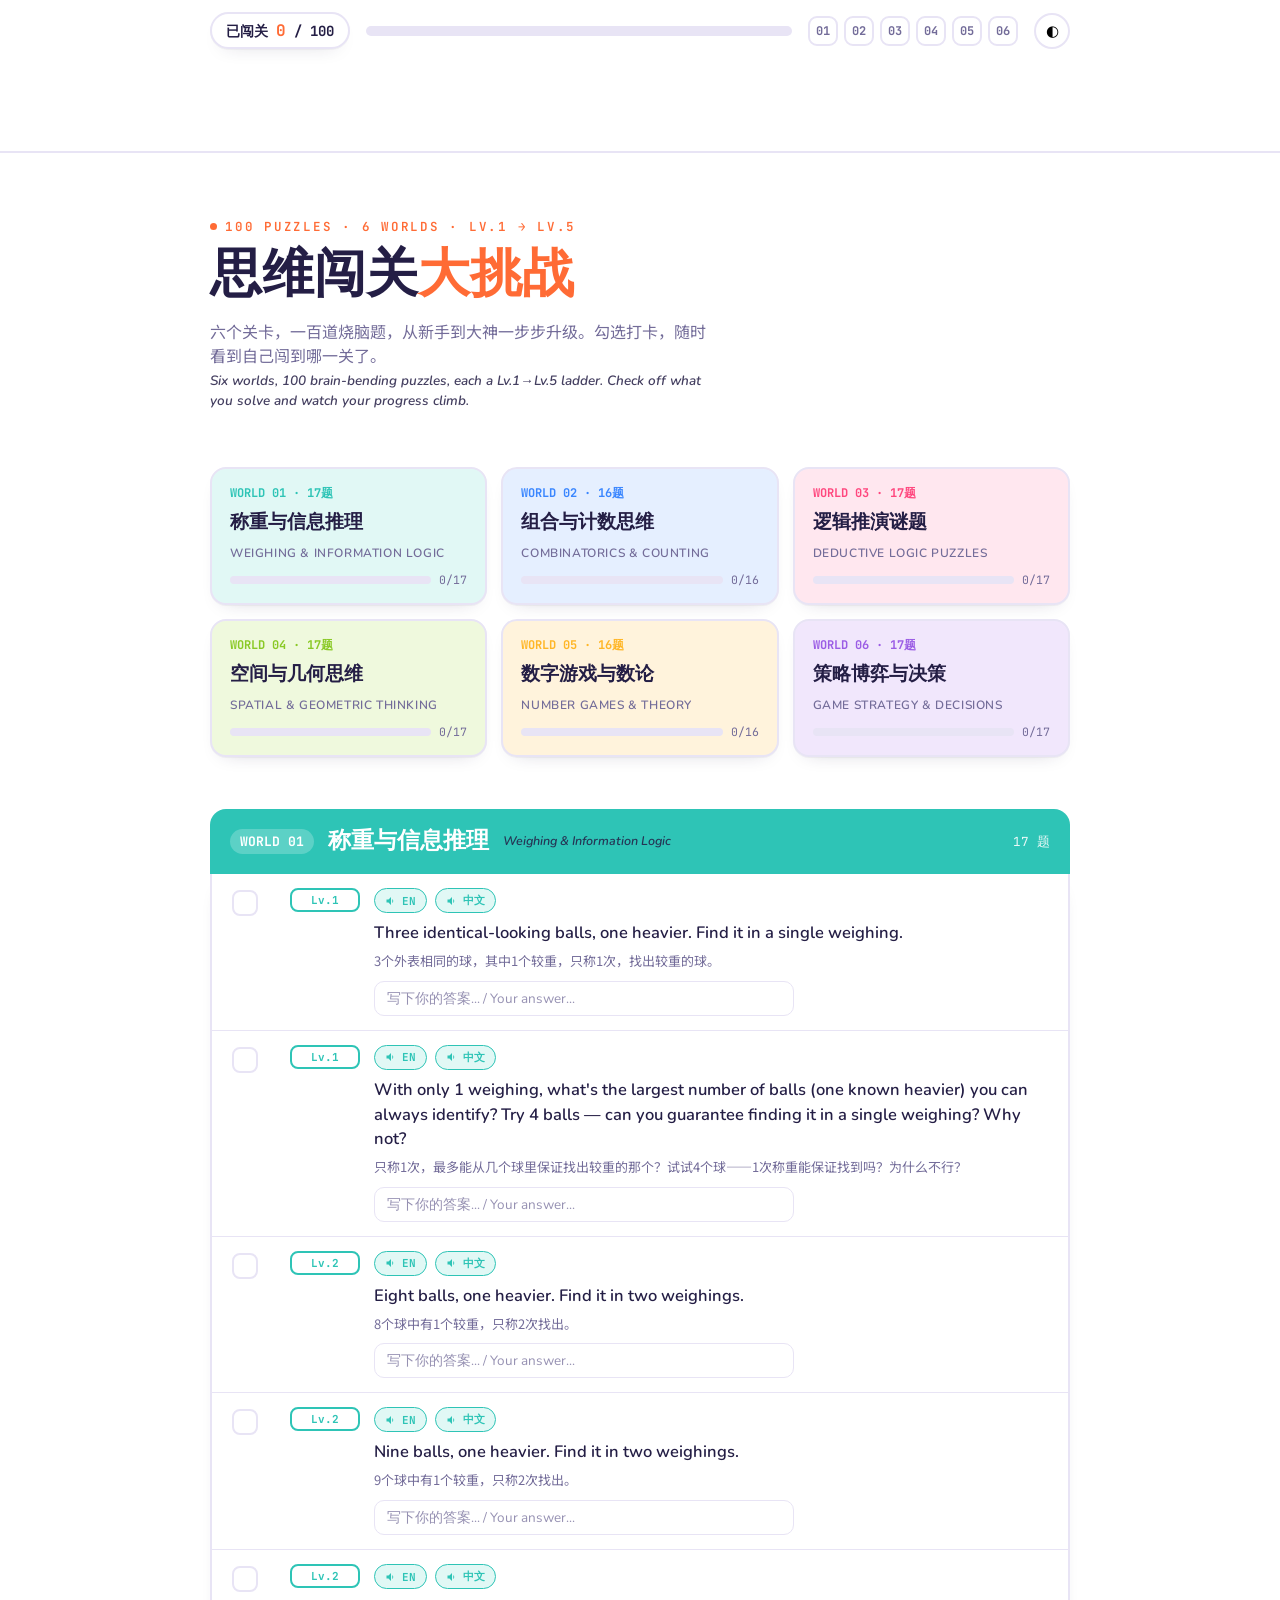
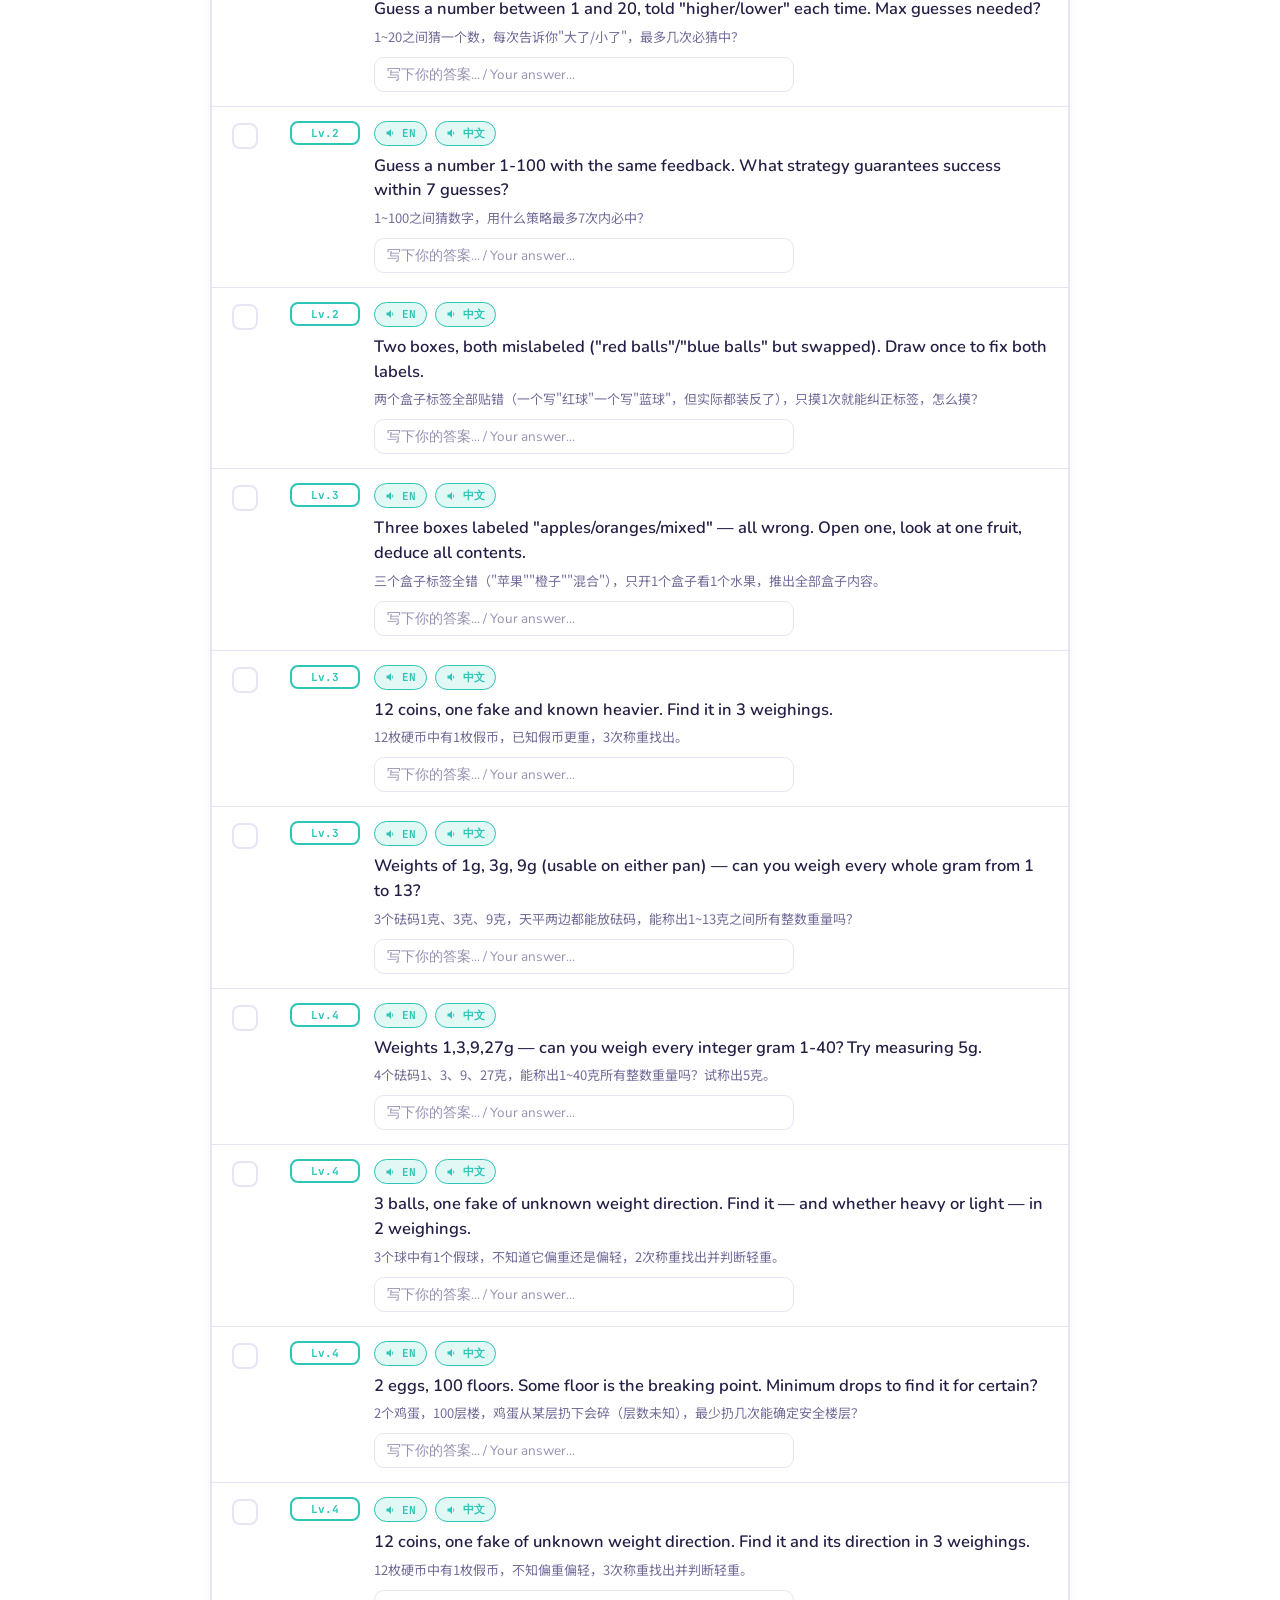
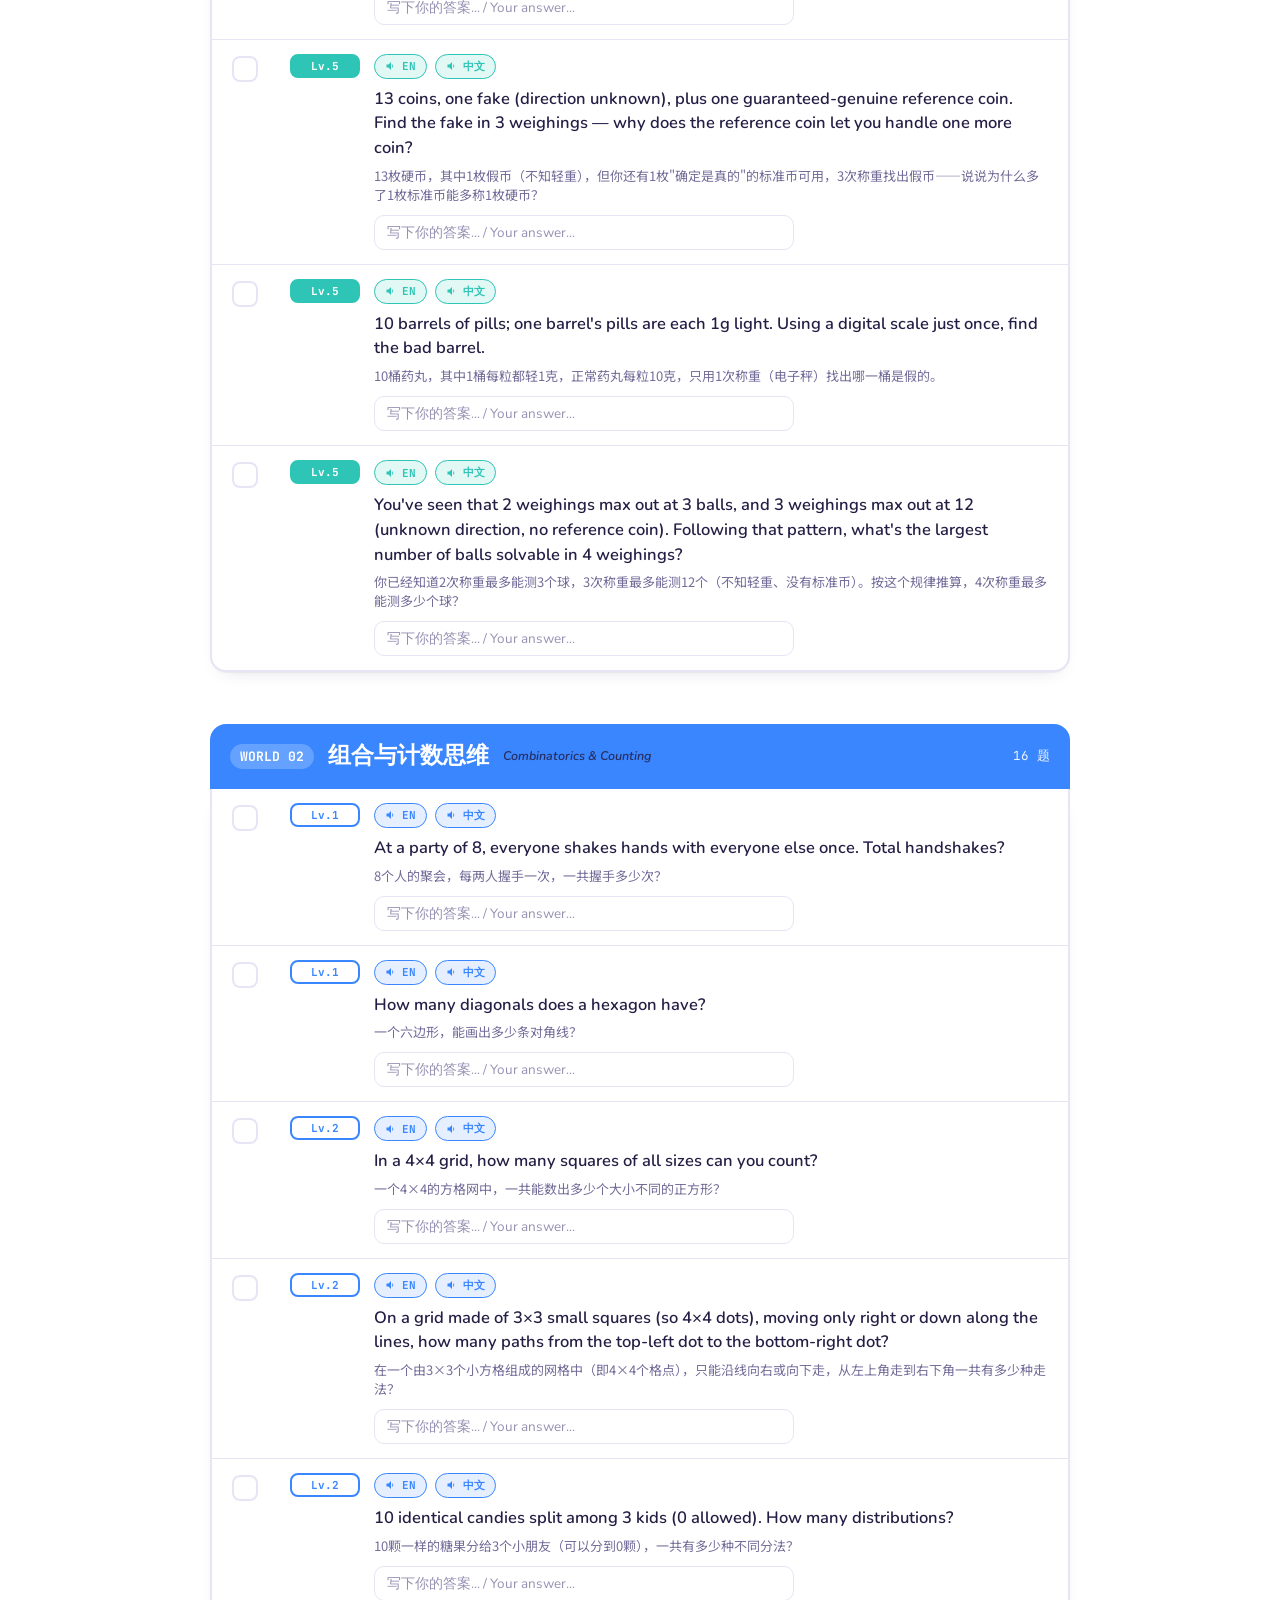
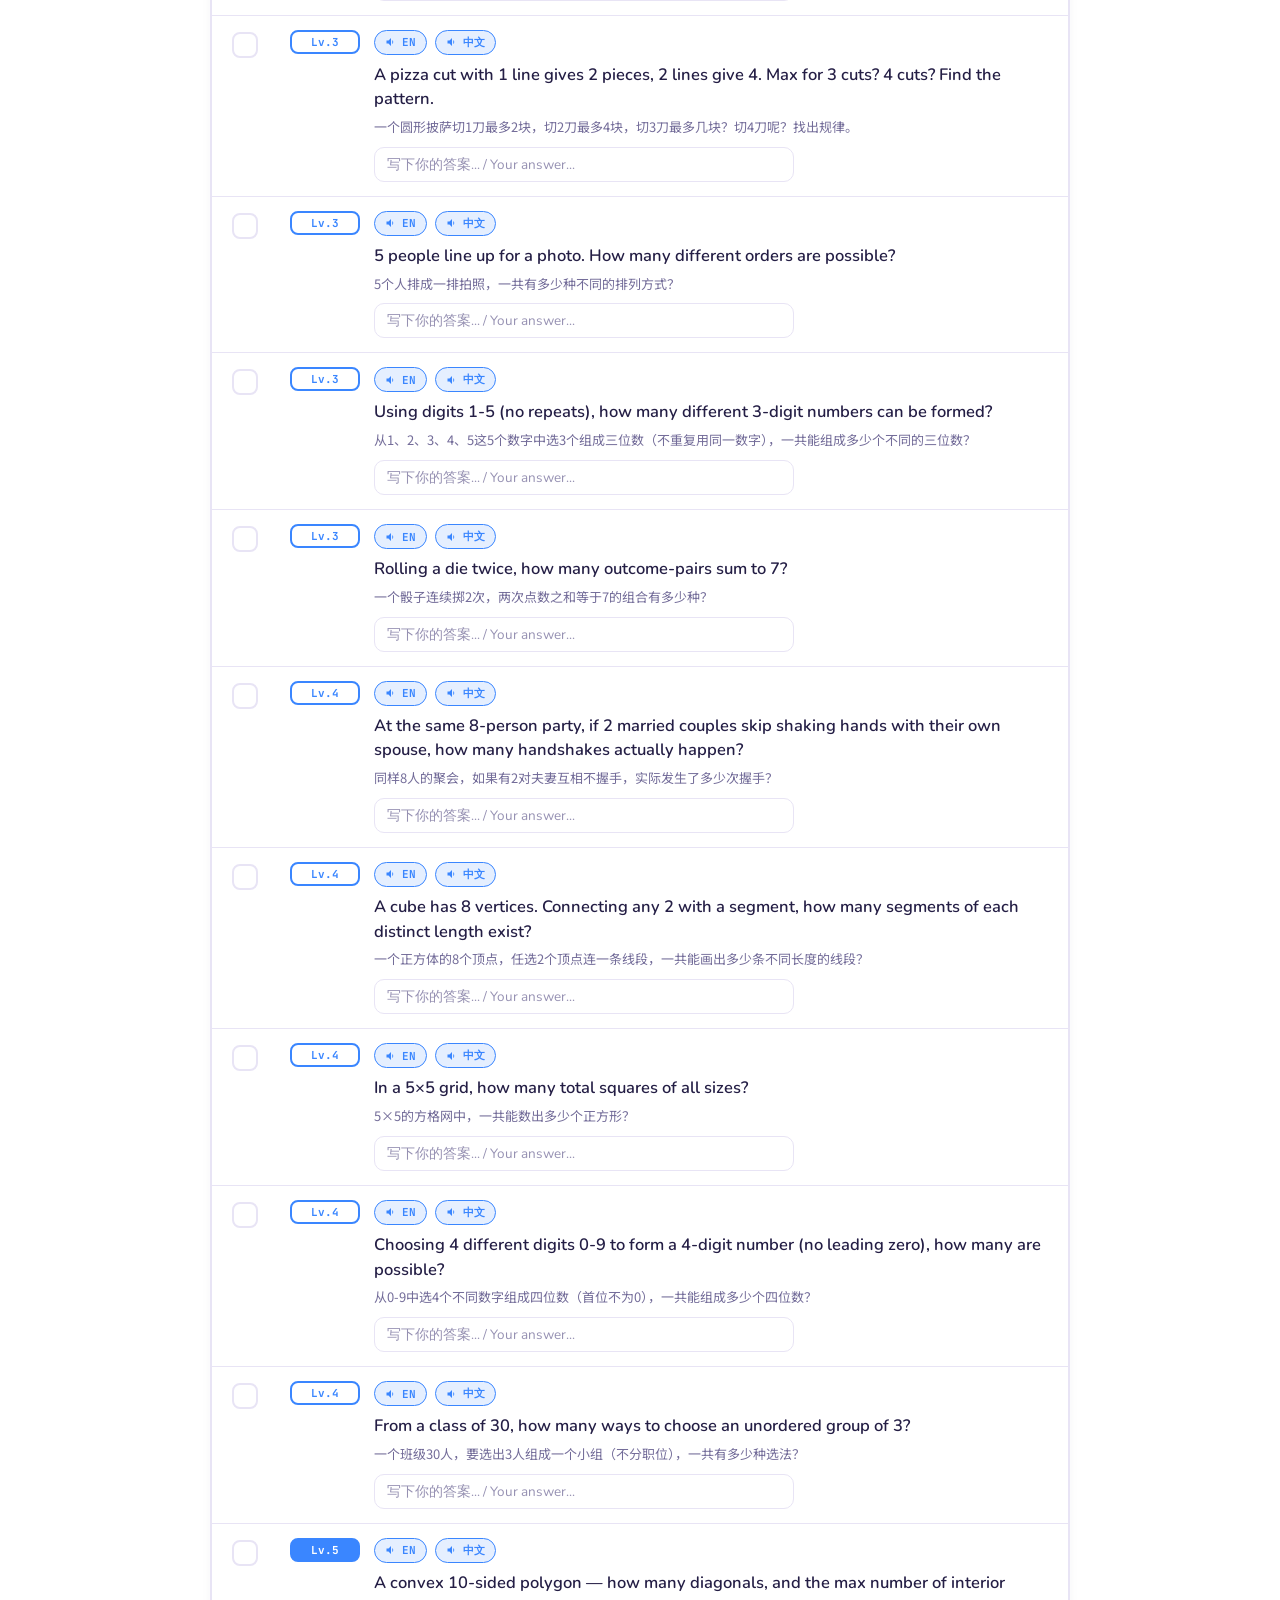
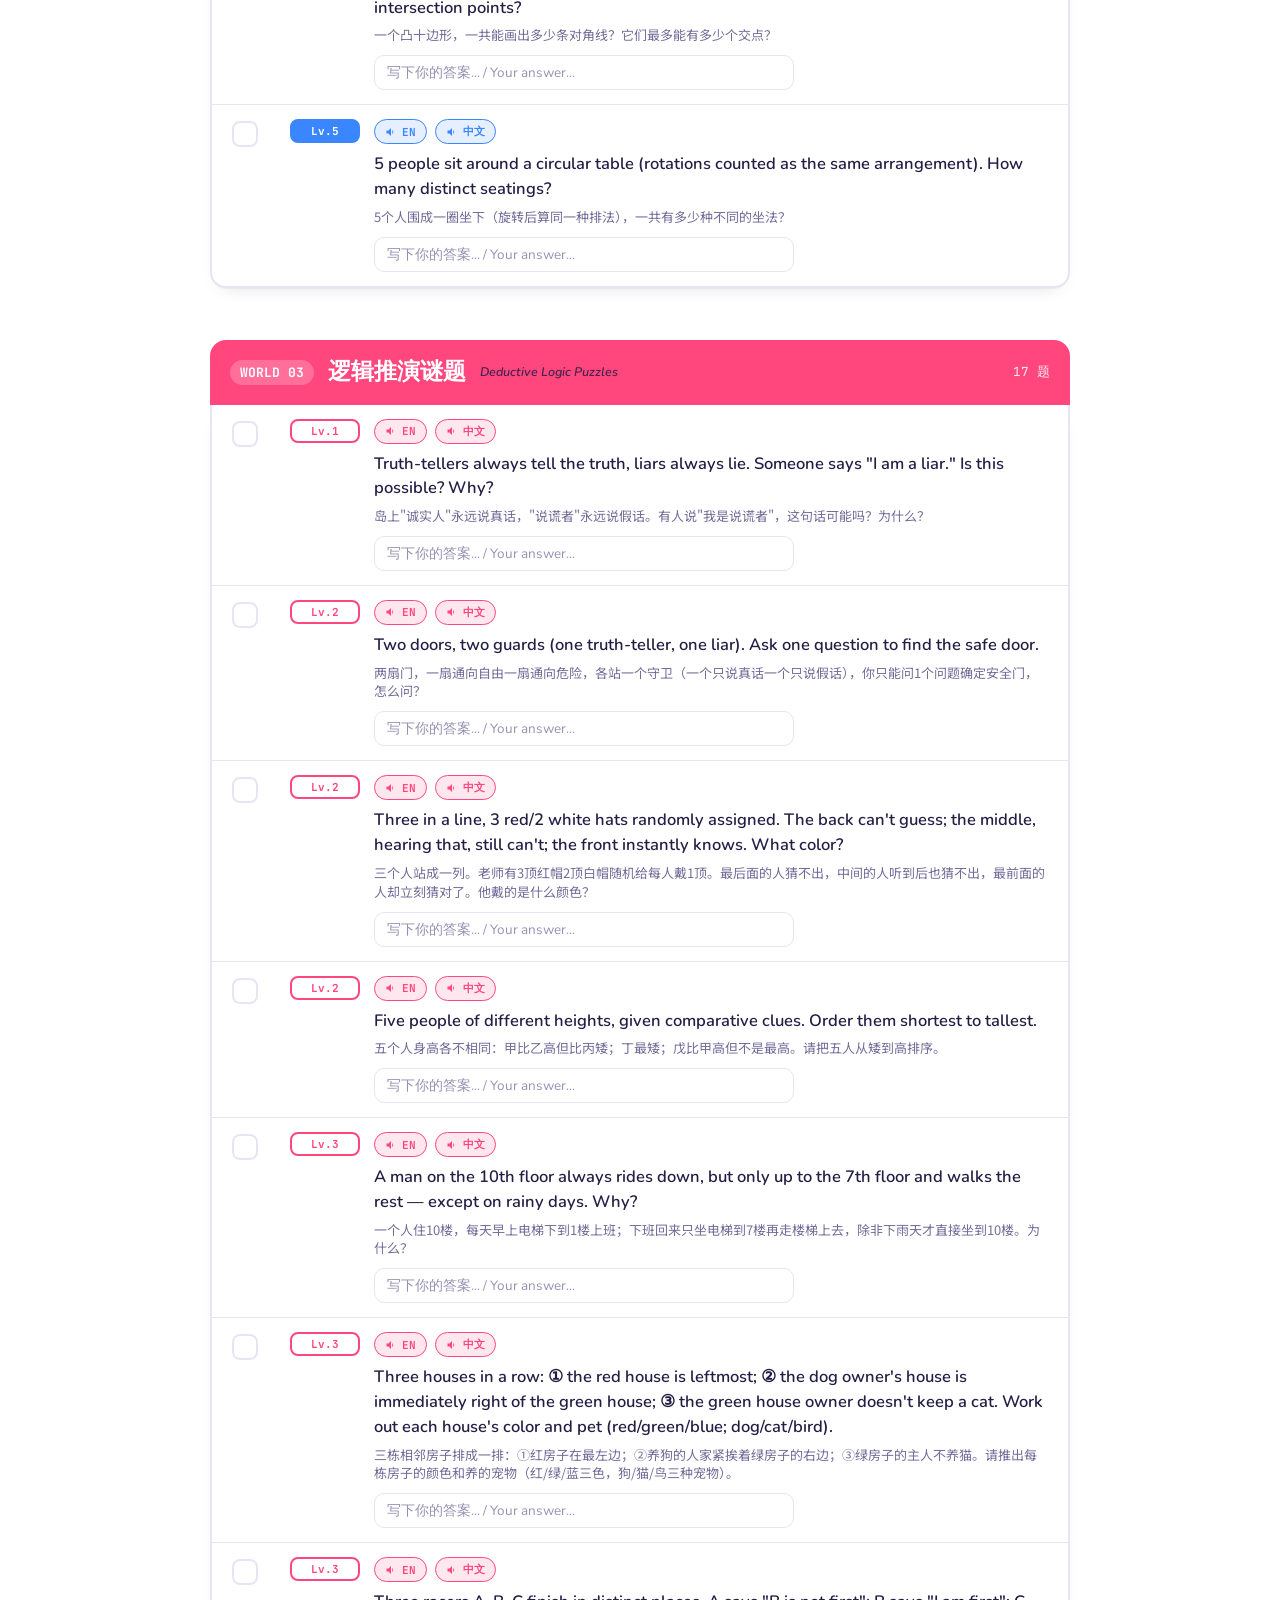
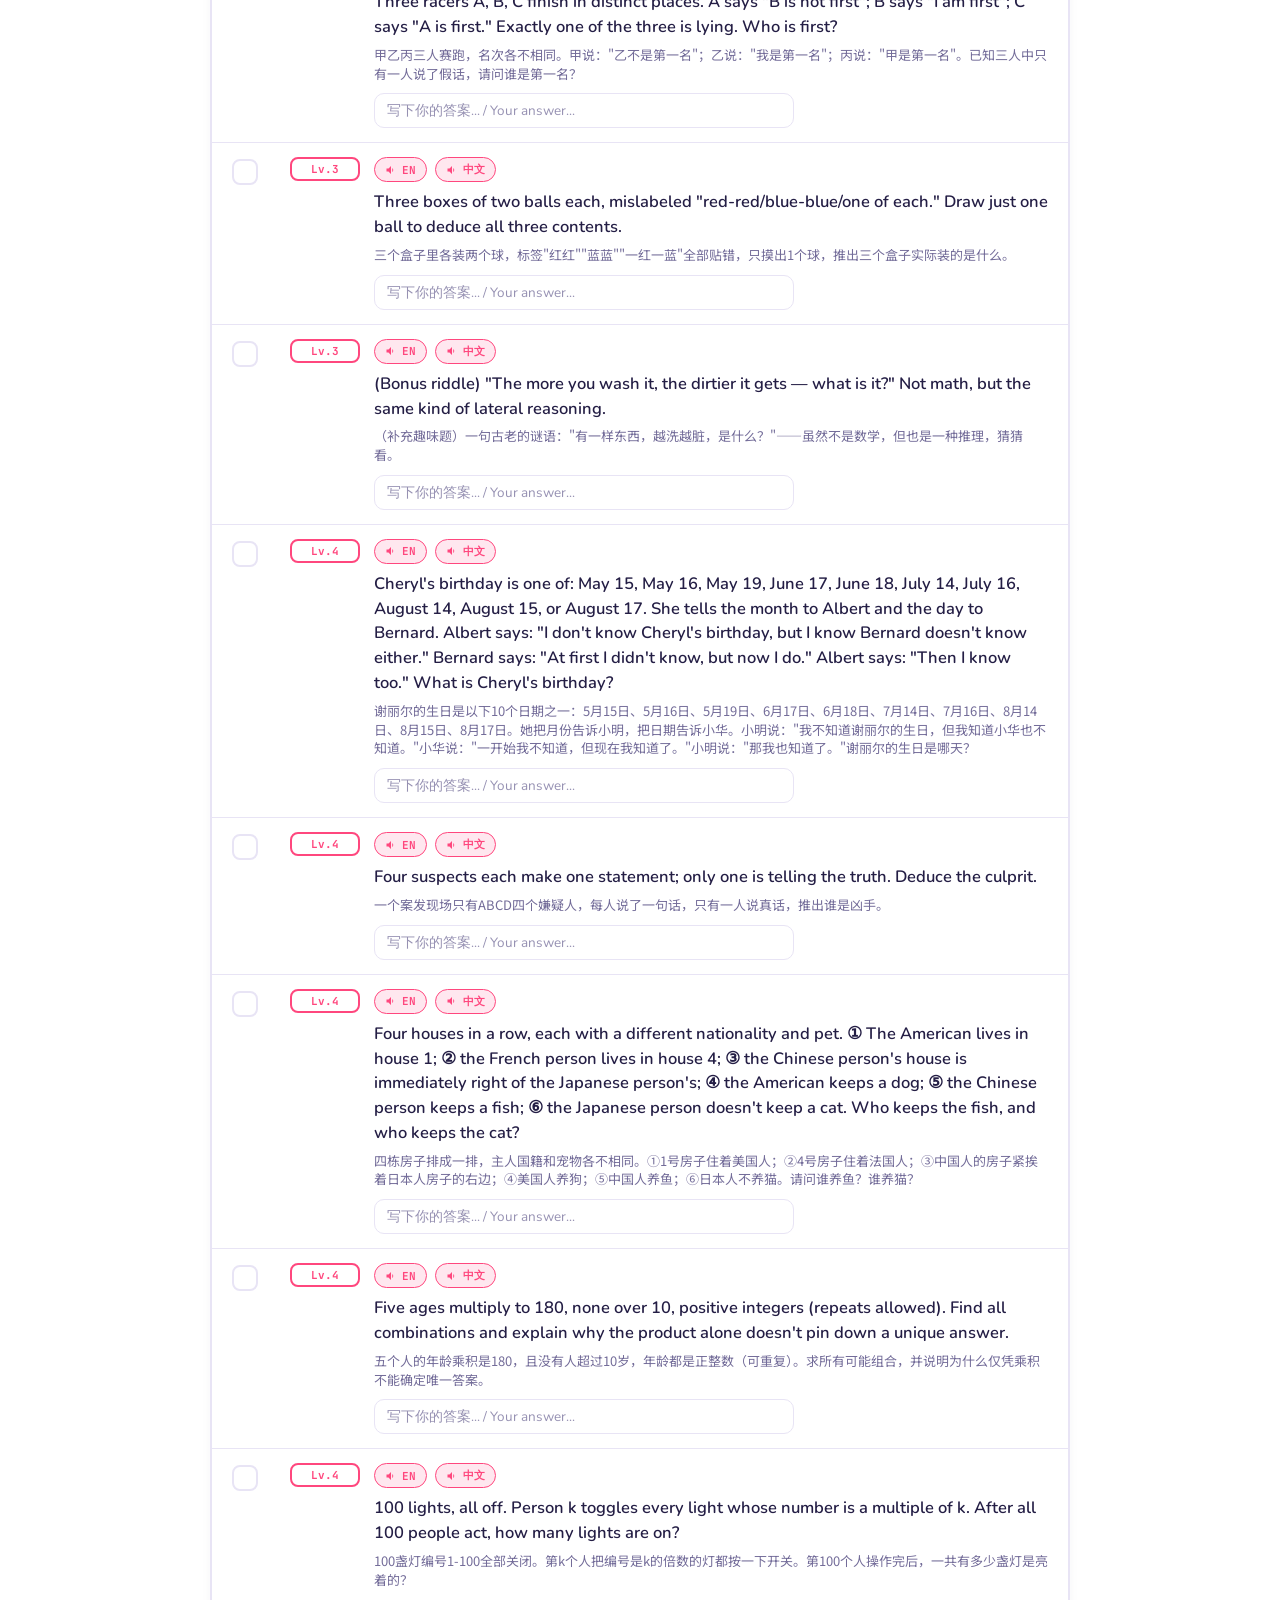
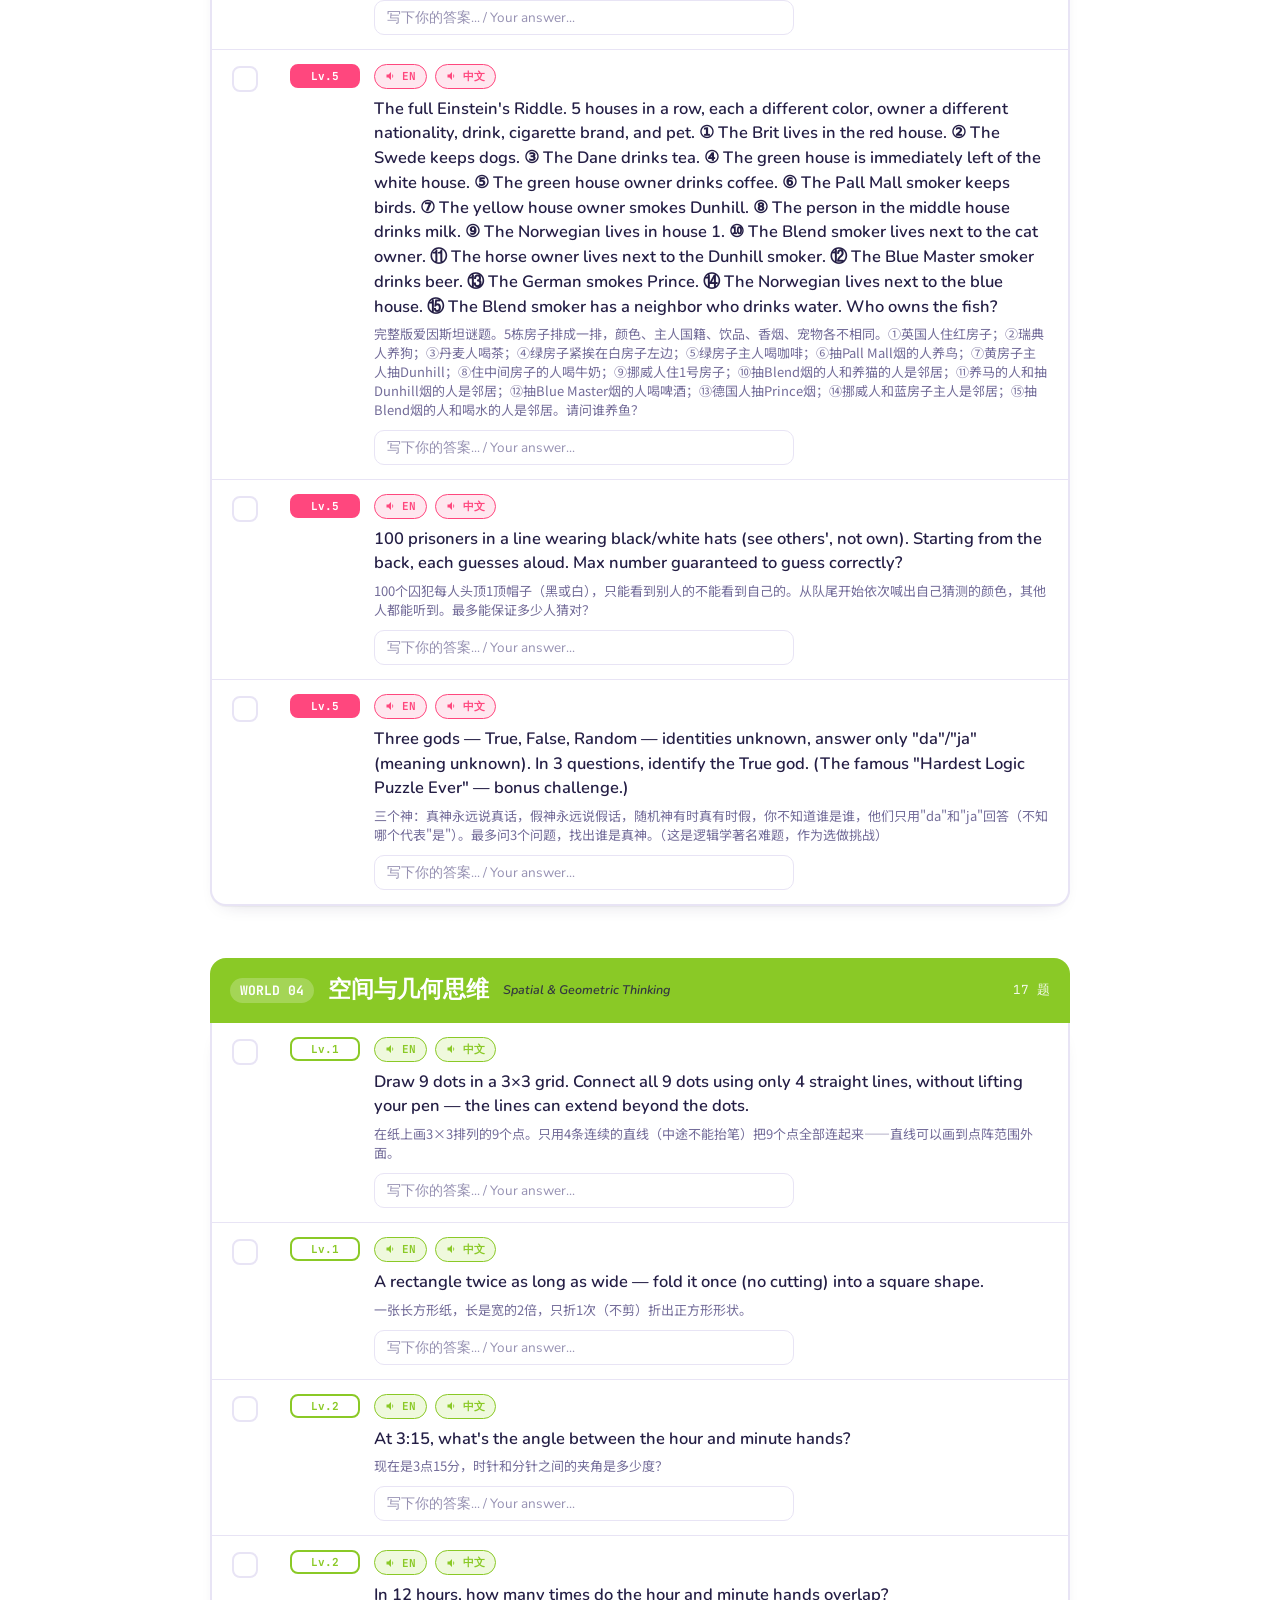
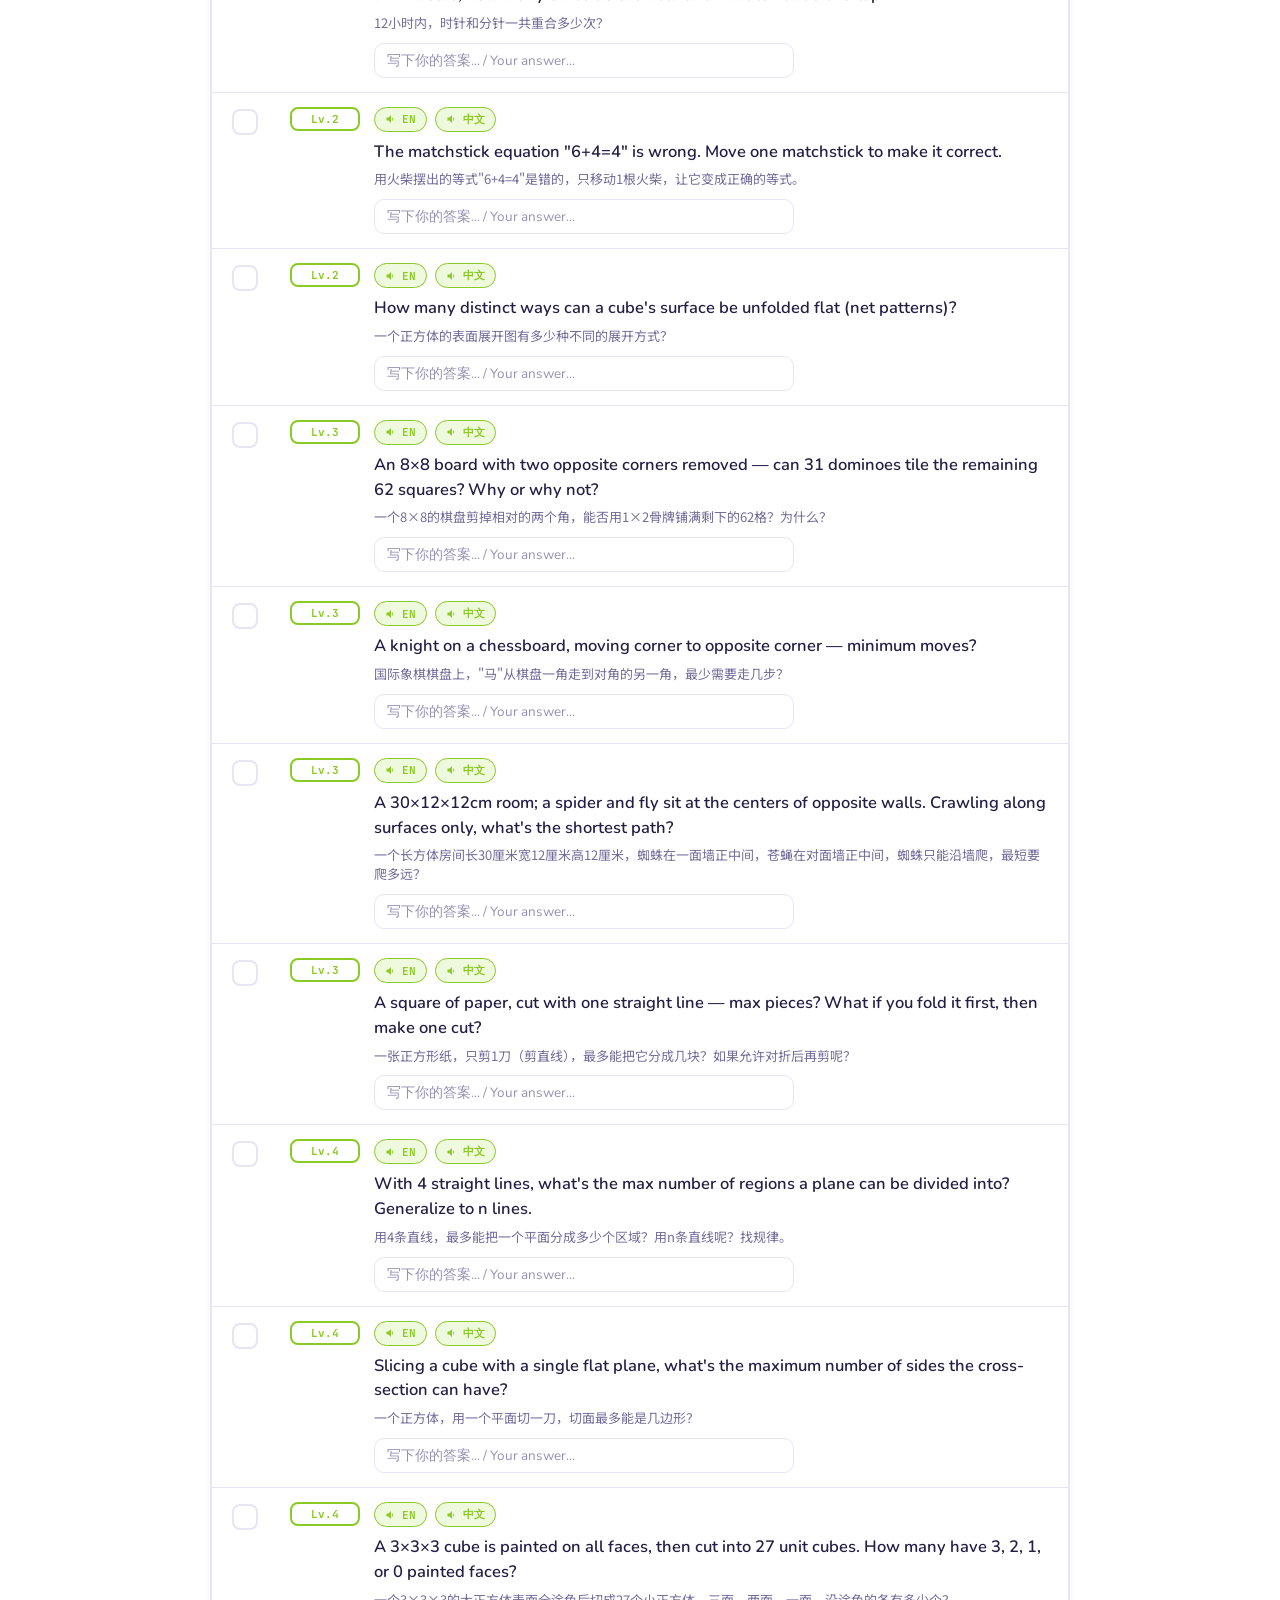
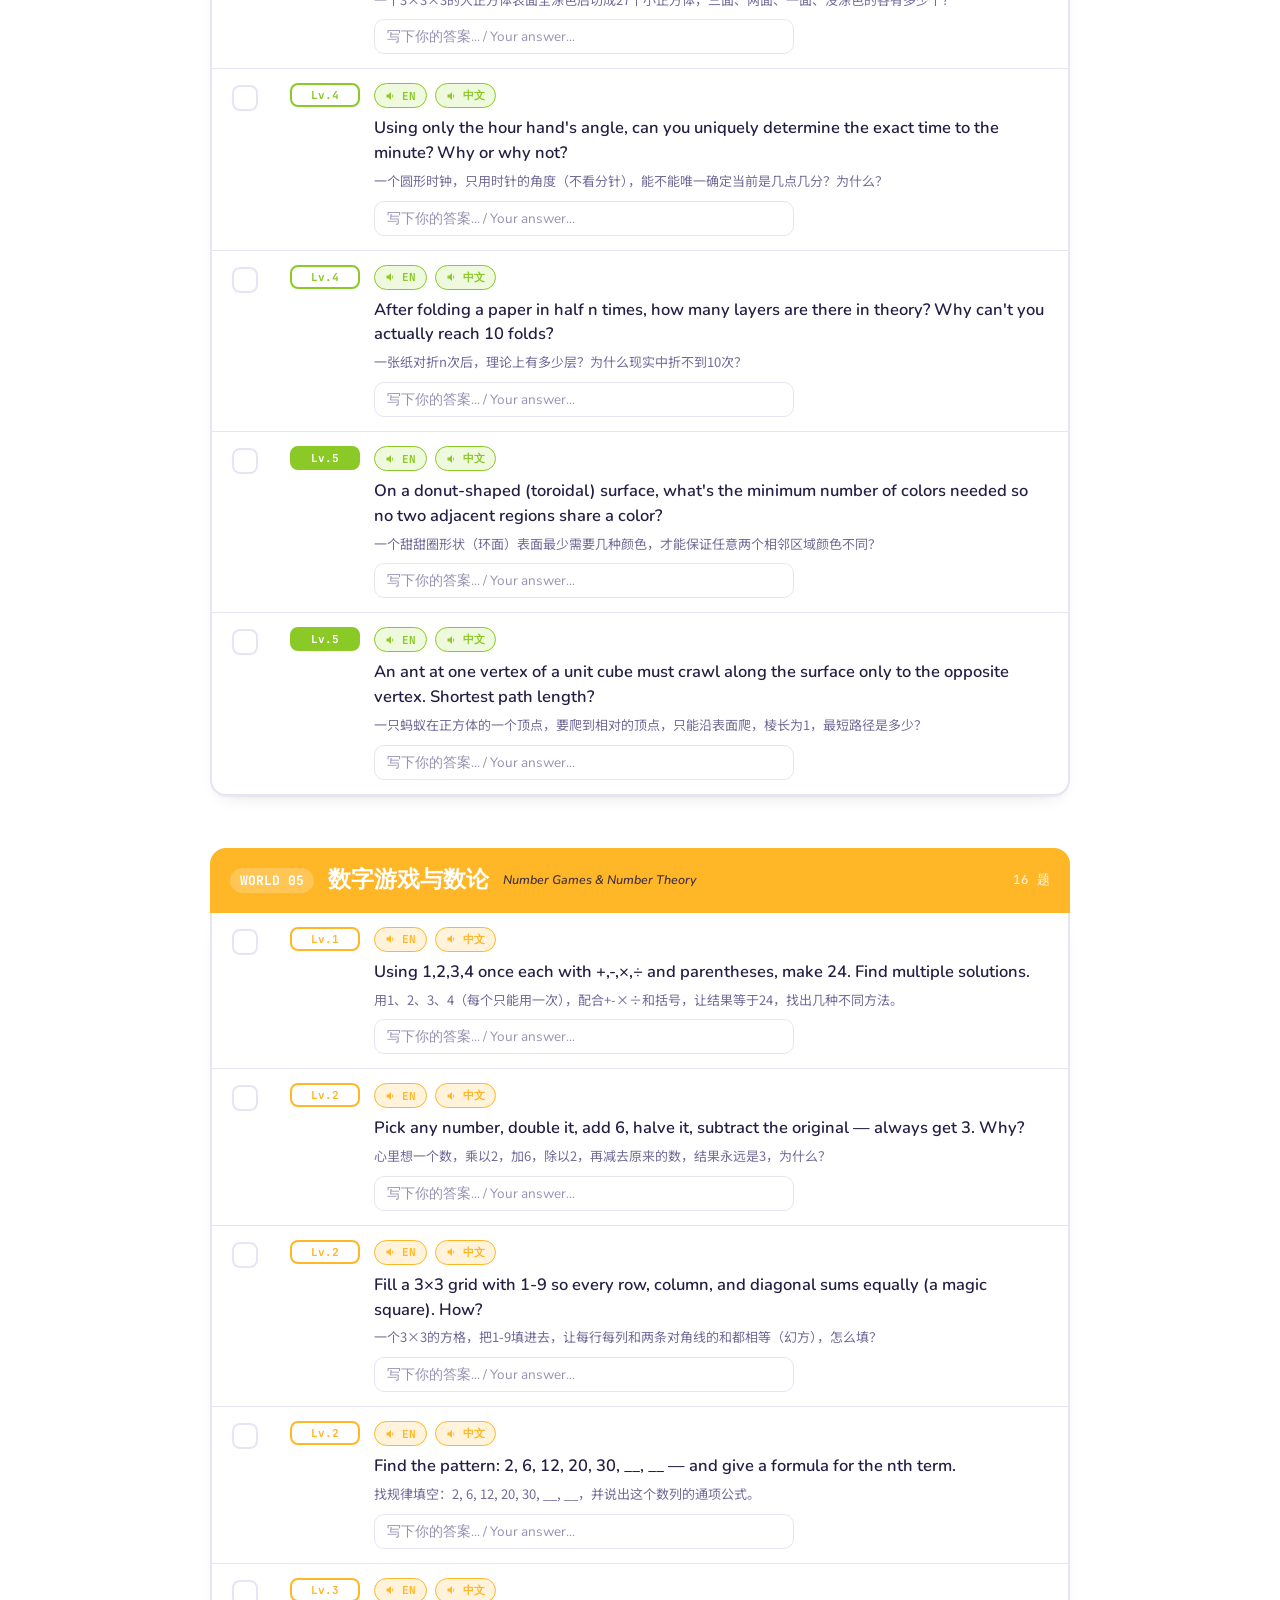
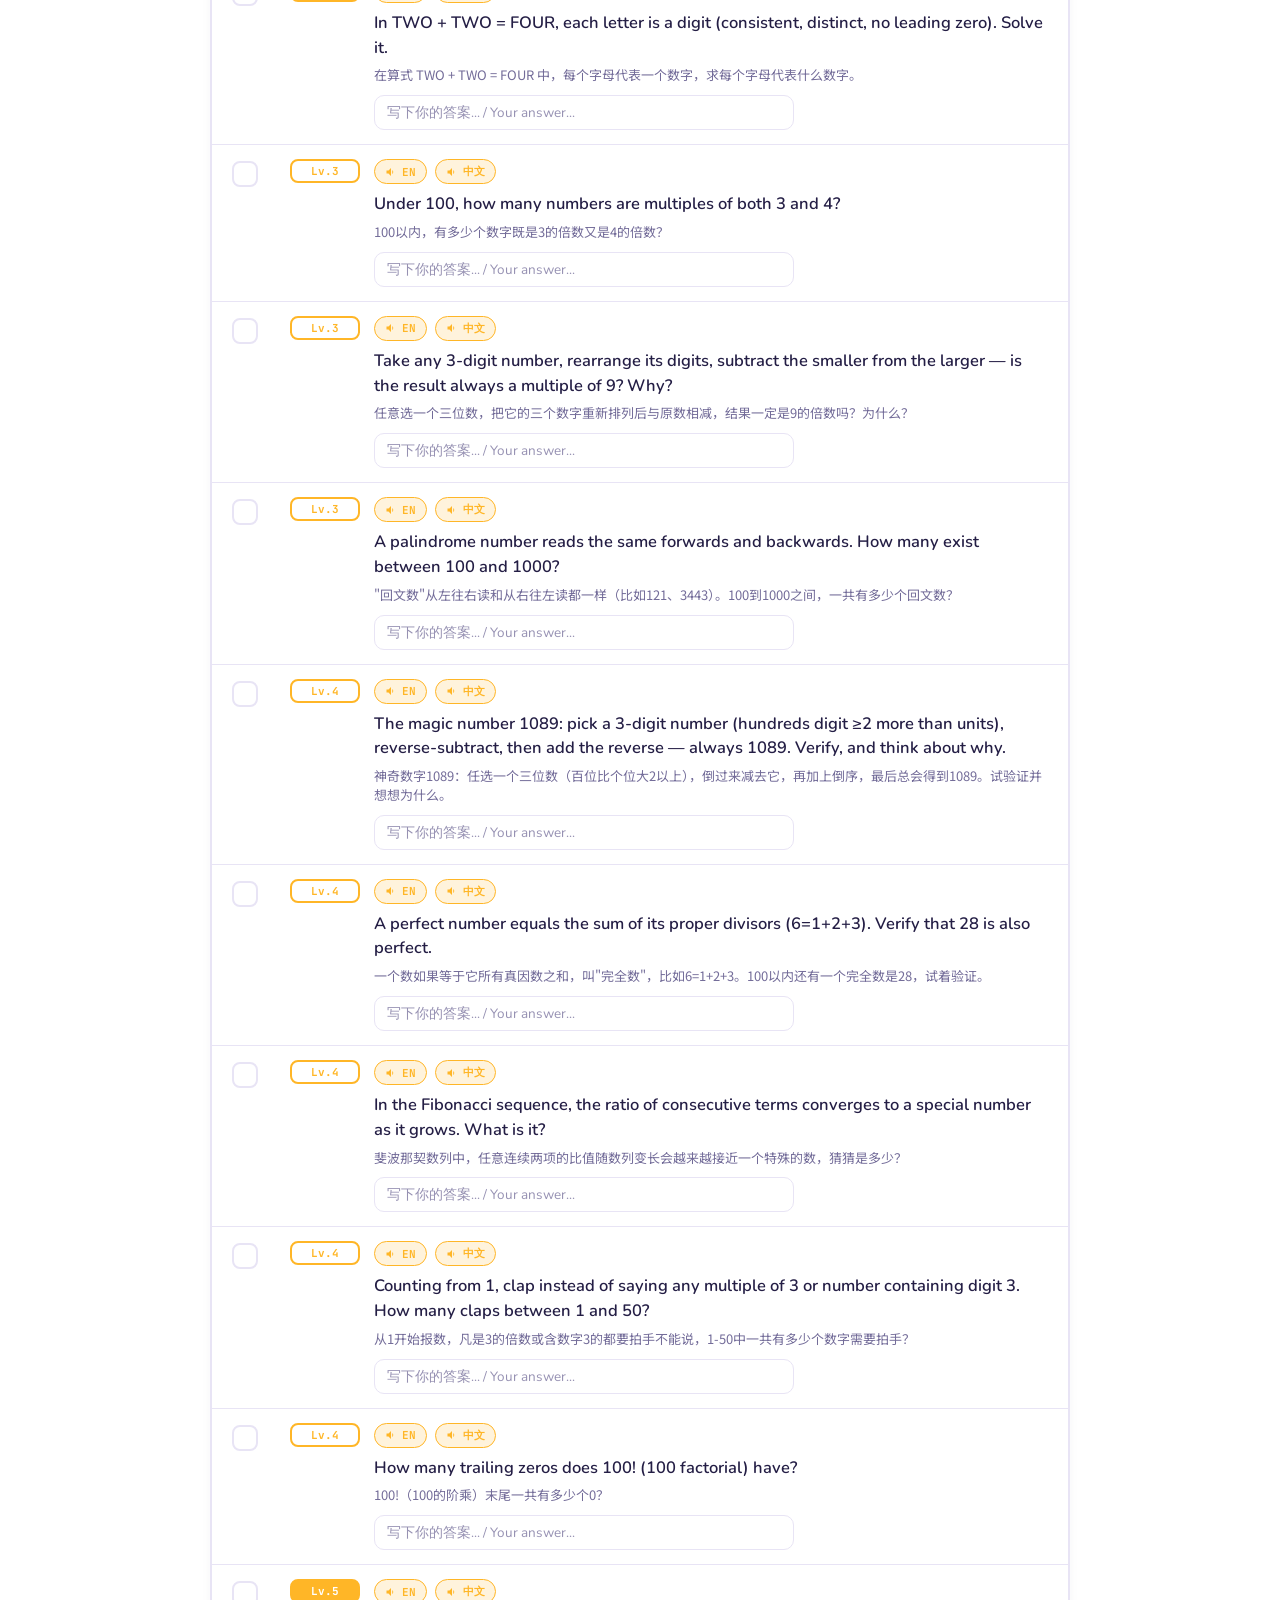
==== commit 29641cc9: "Add per-question answer input and a copyable/downloadable progress report for parents" ====
--- a/index.html
+++ b/index.html
@@ -177,6 +177,49 @@
 .speak-btn.speaking{background:var(--card-c); color:#fff;}
 .speak-btn:focus-visible{outline:3px solid var(--brand); outline-offset:2px;}
 
+.answer-row{margin-top:10px;}
+.answer-input{
+  width:100%; max-width:420px; font-family:"Nunito",sans-serif; font-size:13.5px;
+  color:var(--ink); background:var(--bg); border:1.5px solid var(--line); border-radius:10px;
+  padding:7px 12px;
+}
+.answer-input::placeholder{color:var(--ink-soft); opacity:.75;}
+.answer-input:focus{outline:none; border-color:var(--card-c); box-shadow:0 0 0 3px var(--card-soft);}
+.quest.solved .answer-input{border-color:var(--card-c);}
+
+/* report modal */
+.report-overlay{
+  position:fixed; inset:0; background:rgba(20,15,50,.55); z-index:100;
+  display:none; align-items:flex-start; justify-content:center; padding:40px 16px; overflow-y:auto;
+}
+.report-overlay.open{display:flex;}
+.report-card{
+  background:var(--panel); color:var(--ink); border-radius:20px; max-width:720px; width:100%;
+  padding:26px 26px 22px; box-shadow:0 20px 50px -20px rgba(0,0,0,.5);
+}
+.report-head{display:flex; align-items:center; justify-content:space-between; gap:12px; margin-bottom:6px;}
+.report-head h2{font-family:"Baloo 2",sans-serif; font-size:22px; margin:0;}
+.report-close{
+  border:none; background:var(--line); color:var(--ink); width:32px; height:32px; border-radius:999px;
+  cursor:pointer; font-size:16px; line-height:1;
+}
+.report-sub{color:var(--ink-soft); font-size:13px; margin-bottom:16px;}
+.report-actions{display:flex; gap:10px; margin-bottom:18px; flex-wrap:wrap;}
+.report-actions button{
+  font-family:"Nunito",sans-serif; font-weight:800; font-size:13.5px; color:#fff;
+  background:var(--brand); border:none; border-radius:999px; padding:9px 18px; cursor:pointer;
+}
+.report-actions button.secondary{background:var(--line); color:var(--ink);}
+.report-body{max-height:55vh; overflow-y:auto; border-top:1px dashed var(--line); padding-top:12px;}
+.report-world{margin-bottom:16px;}
+.report-world h3{font-family:"Baloo 2",sans-serif; font-size:15px; margin:0 0 6px; color:var(--card-c);}
+.report-item{font-size:13px; padding:6px 0; border-bottom:1px solid var(--line);}
+.report-item .rq{font-weight:700;}
+.report-item .ra{color:var(--ink-soft); margin-top:3px;}
+.report-item.done .rq::before{content:"✓ "; color:var(--good); font-weight:800;}
+.report-item.pending .rq::before{content:"— "; color:var(--ink-soft);}
+.report-copy-note{font-size:12px; color:var(--ink-soft); margin-top:10px;}
+
 /* per-world color wiring */
 #m1{--card-c:var(--w1); --card-soft:var(--w1-soft);}
 #m2{--card-c:var(--w2); --card-soft:var(--w2-soft);}
@@ -262,23 +305,23 @@
     <span class="count">17 题</span>
   </div>
   <div class="quests">
-    <div class="quest" data-q="m1-01"><label class="chk"><input type="checkbox"><span class="box"><svg viewBox="0 0 24 24" fill="none"><path d="M4 12l5 5L20 6" stroke="white" stroke-width="3" stroke-linecap="round" stroke-linejoin="round"/></svg></span></label><span class="lv" data-lv="1">Lv.1</span><div><div class="speak-row"><button type="button" class="speak-btn" data-lang="en-US" aria-label="Read in English"><svg viewBox="0 0 24 24" fill="currentColor"><path d="M3 9v6h4l5 5V4L7 9H3z"/><path d="M16.5 12c0-1.77-.77-3.29-2-4.24v8.48c1.23-.95 2-2.47 2-4.24z"/></svg>EN</button><button type="button" class="speak-btn" data-lang="zh-CN" aria-label="朗读中文"><svg viewBox="0 0 24 24" fill="currentColor"><path d="M3 9v6h4l5 5V4L7 9H3z"/><path d="M16.5 12c0-1.77-.77-3.29-2-4.24v8.48c1.23-.95 2-2.47 2-4.24z"/></svg>中文</button></div><div class="en">Three identical-looking balls, one heavier. Find it in a single weighing.</div><div class="zh">3个外表相同的球，其中1个较重，只称1次，找出较重的球。</div></div></div>
-    <div class="quest" data-q="m1-02"><label class="chk"><input type="checkbox"><span class="box"><svg viewBox="0 0 24 24" fill="none"><path d="M4 12l5 5L20 6" stroke="white" stroke-width="3" stroke-linecap="round" stroke-linejoin="round"/></svg></span></label><span class="lv" data-lv="1">Lv.1</span><div><div class="speak-row"><button type="button" class="speak-btn" data-lang="en-US" aria-label="Read in English"><svg viewBox="0 0 24 24" fill="currentColor"><path d="M3 9v6h4l5 5V4L7 9H3z"/><path d="M16.5 12c0-1.77-.77-3.29-2-4.24v8.48c1.23-.95 2-2.47 2-4.24z"/></svg>EN</button><button type="button" class="speak-btn" data-lang="zh-CN" aria-label="朗读中文"><svg viewBox="0 0 24 24" fill="currentColor"><path d="M3 9v6h4l5 5V4L7 9H3z"/><path d="M16.5 12c0-1.77-.77-3.29-2-4.24v8.48c1.23-.95 2-2.47 2-4.24z"/></svg>中文</button></div><div class="en">With only 1 weighing, what's the largest number of balls (one known heavier) you can always identify? Try 4 balls — can you guarantee finding it in a single weighing? Why not?</div><div class="zh">只称1次，最多能从几个球里保证找出较重的那个？试试4个球——1次称重能保证找到吗？为什么不行？</div></div></div>
-    <div class="quest" data-q="m1-03"><label class="chk"><input type="checkbox"><span class="box"><svg viewBox="0 0 24 24" fill="none"><path d="M4 12l5 5L20 6" stroke="white" stroke-width="3" stroke-linecap="round" stroke-linejoin="round"/></svg></span></label><span class="lv" data-lv="2">Lv.2</span><div><div class="speak-row"><button type="button" class="speak-btn" data-lang="en-US" aria-label="Read in English"><svg viewBox="0 0 24 24" fill="currentColor"><path d="M3 9v6h4l5 5V4L7 9H3z"/><path d="M16.5 12c0-1.77-.77-3.29-2-4.24v8.48c1.23-.95 2-2.47 2-4.24z"/></svg>EN</button><button type="button" class="speak-btn" data-lang="zh-CN" aria-label="朗读中文"><svg viewBox="0 0 24 24" fill="currentColor"><path d="M3 9v6h4l5 5V4L7 9H3z"/><path d="M16.5 12c0-1.77-.77-3.29-2-4.24v8.48c1.23-.95 2-2.47 2-4.24z"/></svg>中文</button></div><div class="en">Eight balls, one heavier. Find it in two weighings.</div><div class="zh">8个球中有1个较重，只称2次找出。</div></div></div>
-    <div class="quest" data-q="m1-04"><label class="chk"><input type="checkbox"><span class="box"><svg viewBox="0 0 24 24" fill="none"><path d="M4 12l5 5L20 6" stroke="white" stroke-width="3" stroke-linecap="round" stroke-linejoin="round"/></svg></span></label><span class="lv" data-lv="2">Lv.2</span><div><div class="speak-row"><button type="button" class="speak-btn" data-lang="en-US" aria-label="Read in English"><svg viewBox="0 0 24 24" fill="currentColor"><path d="M3 9v6h4l5 5V4L7 9H3z"/><path d="M16.5 12c0-1.77-.77-3.29-2-4.24v8.48c1.23-.95 2-2.47 2-4.24z"/></svg>EN</button><button type="button" class="speak-btn" data-lang="zh-CN" aria-label="朗读中文"><svg viewBox="0 0 24 24" fill="currentColor"><path d="M3 9v6h4l5 5V4L7 9H3z"/><path d="M16.5 12c0-1.77-.77-3.29-2-4.24v8.48c1.23-.95 2-2.47 2-4.24z"/></svg>中文</button></div><div class="en">Nine balls, one heavier. Find it in two weighings.</div><div class="zh">9个球中有1个较重，只称2次找出。</div></div></div>
-    <div class="quest" data-q="m1-05"><label class="chk"><input type="checkbox"><span class="box"><svg viewBox="0 0 24 24" fill="none"><path d="M4 12l5 5L20 6" stroke="white" stroke-width="3" stroke-linecap="round" stroke-linejoin="round"/></svg></span></label><span class="lv" data-lv="2">Lv.2</span><div><div class="speak-row"><button type="button" class="speak-btn" data-lang="en-US" aria-label="Read in English"><svg viewBox="0 0 24 24" fill="currentColor"><path d="M3 9v6h4l5 5V4L7 9H3z"/><path d="M16.5 12c0-1.77-.77-3.29-2-4.24v8.48c1.23-.95 2-2.47 2-4.24z"/></svg>EN</button><button type="button" class="speak-btn" data-lang="zh-CN" aria-label="朗读中文"><svg viewBox="0 0 24 24" fill="currentColor"><path d="M3 9v6h4l5 5V4L7 9H3z"/><path d="M16.5 12c0-1.77-.77-3.29-2-4.24v8.48c1.23-.95 2-2.47 2-4.24z"/></svg>中文</button></div><div class="en">Guess a number between 1 and 20, told "higher/lower" each time. Max guesses needed?</div><div class="zh">1~20之间猜一个数，每次告诉你"大了/小了"，最多几次必猜中？</div></div></div>
-    <div class="quest" data-q="m1-06"><label class="chk"><input type="checkbox"><span class="box"><svg viewBox="0 0 24 24" fill="none"><path d="M4 12l5 5L20 6" stroke="white" stroke-width="3" stroke-linecap="round" stroke-linejoin="round"/></svg></span></label><span class="lv" data-lv="2">Lv.2</span><div><div class="speak-row"><button type="button" class="speak-btn" data-lang="en-US" aria-label="Read in English"><svg viewBox="0 0 24 24" fill="currentColor"><path d="M3 9v6h4l5 5V4L7 9H3z"/><path d="M16.5 12c0-1.77-.77-3.29-2-4.24v8.48c1.23-.95 2-2.47 2-4.24z"/></svg>EN</button><button type="button" class="speak-btn" data-lang="zh-CN" aria-label="朗读中文"><svg viewBox="0 0 24 24" fill="currentColor"><path d="M3 9v6h4l5 5V4L7 9H3z"/><path d="M16.5 12c0-1.77-.77-3.29-2-4.24v8.48c1.23-.95 2-2.47 2-4.24z"/></svg>中文</button></div><div class="en">Guess a number 1-100 with the same feedback. What strategy guarantees success within 7 guesses?</div><div class="zh">1~100之间猜数字，用什么策略最多7次内必中？</div></div></div>
-    <div class="quest" data-q="m1-07"><label class="chk"><input type="checkbox"><span class="box"><svg viewBox="0 0 24 24" fill="none"><path d="M4 12l5 5L20 6" stroke="white" stroke-width="3" stroke-linecap="round" stroke-linejoin="round"/></svg></span></label><span class="lv" data-lv="2">Lv.2</span><div><div class="speak-row"><button type="button" class="speak-btn" data-lang="en-US" aria-label="Read in English"><svg viewBox="0 0 24 24" fill="currentColor"><path d="M3 9v6h4l5 5V4L7 9H3z"/><path d="M16.5 12c0-1.77-.77-3.29-2-4.24v8.48c1.23-.95 2-2.47 2-4.24z"/></svg>EN</button><button type="button" class="speak-btn" data-lang="zh-CN" aria-label="朗读中文"><svg viewBox="0 0 24 24" fill="currentColor"><path d="M3 9v6h4l5 5V4L7 9H3z"/><path d="M16.5 12c0-1.77-.77-3.29-2-4.24v8.48c1.23-.95 2-2.47 2-4.24z"/></svg>中文</button></div><div class="en">Two boxes, both mislabeled ("red balls"/"blue balls" but swapped). Draw once to fix both labels.</div><div class="zh">两个盒子标签全部贴错（一个写"红球"一个写"蓝球"，但实际都装反了），只摸1次就能纠正标签，怎么摸？</div></div></div>
-    <div class="quest" data-q="m1-08"><label class="chk"><input type="checkbox"><span class="box"><svg viewBox="0 0 24 24" fill="none"><path d="M4 12l5 5L20 6" stroke="white" stroke-width="3" stroke-linecap="round" stroke-linejoin="round"/></svg></span></label><span class="lv" data-lv="3">Lv.3</span><div><div class="speak-row"><button type="button" class="speak-btn" data-lang="en-US" aria-label="Read in English"><svg viewBox="0 0 24 24" fill="currentColor"><path d="M3 9v6h4l5 5V4L7 9H3z"/><path d="M16.5 12c0-1.77-.77-3.29-2-4.24v8.48c1.23-.95 2-2.47 2-4.24z"/></svg>EN</button><button type="button" class="speak-btn" data-lang="zh-CN" aria-label="朗读中文"><svg viewBox="0 0 24 24" fill="currentColor"><path d="M3 9v6h4l5 5V4L7 9H3z"/><path d="M16.5 12c0-1.77-.77-3.29-2-4.24v8.48c1.23-.95 2-2.47 2-4.24z"/></svg>中文</button></div><div class="en">Three boxes labeled "apples/oranges/mixed" — all wrong. Open one, look at one fruit, deduce all contents.</div><div class="zh">三个盒子标签全错（"苹果""橙子""混合"），只开1个盒子看1个水果，推出全部盒子内容。</div></div></div>
-    <div class="quest" data-q="m1-09"><label class="chk"><input type="checkbox"><span class="box"><svg viewBox="0 0 24 24" fill="none"><path d="M4 12l5 5L20 6" stroke="white" stroke-width="3" stroke-linecap="round" stroke-linejoin="round"/></svg></span></label><span class="lv" data-lv="3">Lv.3</span><div><div class="speak-row"><button type="button" class="speak-btn" data-lang="en-US" aria-label="Read in English"><svg viewBox="0 0 24 24" fill="currentColor"><path d="M3 9v6h4l5 5V4L7 9H3z"/><path d="M16.5 12c0-1.77-.77-3.29-2-4.24v8.48c1.23-.95 2-2.47 2-4.24z"/></svg>EN</button><button type="button" class="speak-btn" data-lang="zh-CN" aria-label="朗读中文"><svg viewBox="0 0 24 24" fill="currentColor"><path d="M3 9v6h4l5 5V4L7 9H3z"/><path d="M16.5 12c0-1.77-.77-3.29-2-4.24v8.48c1.23-.95 2-2.47 2-4.24z"/></svg>中文</button></div><div class="en">12 coins, one fake and known heavier. Find it in 3 weighings.</div><div class="zh">12枚硬币中有1枚假币，已知假币更重，3次称重找出。</div></div></div>
-    <div class="quest" data-q="m1-10"><label class="chk"><input type="checkbox"><span class="box"><svg viewBox="0 0 24 24" fill="none"><path d="M4 12l5 5L20 6" stroke="white" stroke-width="3" stroke-linecap="round" stroke-linejoin="round"/></svg></span></label><span class="lv" data-lv="3">Lv.3</span><div><div class="speak-row"><button type="button" class="speak-btn" data-lang="en-US" aria-label="Read in English"><svg viewBox="0 0 24 24" fill="currentColor"><path d="M3 9v6h4l5 5V4L7 9H3z"/><path d="M16.5 12c0-1.77-.77-3.29-2-4.24v8.48c1.23-.95 2-2.47 2-4.24z"/></svg>EN</button><button type="button" class="speak-btn" data-lang="zh-CN" aria-label="朗读中文"><svg viewBox="0 0 24 24" fill="currentColor"><path d="M3 9v6h4l5 5V4L7 9H3z"/><path d="M16.5 12c0-1.77-.77-3.29-2-4.24v8.48c1.23-.95 2-2.47 2-4.24z"/></svg>中文</button></div><div class="en">Weights of 1g, 3g, 9g (usable on either pan) — can you weigh every whole gram from 1 to 13?</div><div class="zh">3个砝码1克、3克、9克，天平两边都能放砝码，能称出1~13克之间所有整数重量吗？</div></div></div>
-    <div class="quest" data-q="m1-11"><label class="chk"><input type="checkbox"><span class="box"><svg viewBox="0 0 24 24" fill="none"><path d="M4 12l5 5L20 6" stroke="white" stroke-width="3" stroke-linecap="round" stroke-linejoin="round"/></svg></span></label><span class="lv" data-lv="4">Lv.4</span><div><div class="speak-row"><button type="button" class="speak-btn" data-lang="en-US" aria-label="Read in English"><svg viewBox="0 0 24 24" fill="currentColor"><path d="M3 9v6h4l5 5V4L7 9H3z"/><path d="M16.5 12c0-1.77-.77-3.29-2-4.24v8.48c1.23-.95 2-2.47 2-4.24z"/></svg>EN</button><button type="button" class="speak-btn" data-lang="zh-CN" aria-label="朗读中文"><svg viewBox="0 0 24 24" fill="currentColor"><path d="M3 9v6h4l5 5V4L7 9H3z"/><path d="M16.5 12c0-1.77-.77-3.29-2-4.24v8.48c1.23-.95 2-2.47 2-4.24z"/></svg>中文</button></div><div class="en">Weights 1,3,9,27g — can you weigh every integer gram 1-40? Try measuring 5g.</div><div class="zh">4个砝码1、3、9、27克，能称出1~40克所有整数重量吗？试称出5克。</div></div></div>
-    <div class="quest" data-q="m1-12"><label class="chk"><input type="checkbox"><span class="box"><svg viewBox="0 0 24 24" fill="none"><path d="M4 12l5 5L20 6" stroke="white" stroke-width="3" stroke-linecap="round" stroke-linejoin="round"/></svg></span></label><span class="lv" data-lv="4">Lv.4</span><div><div class="speak-row"><button type="button" class="speak-btn" data-lang="en-US" aria-label="Read in English"><svg viewBox="0 0 24 24" fill="currentColor"><path d="M3 9v6h4l5 5V4L7 9H3z"/><path d="M16.5 12c0-1.77-.77-3.29-2-4.24v8.48c1.23-.95 2-2.47 2-4.24z"/></svg>EN</button><button type="button" class="speak-btn" data-lang="zh-CN" aria-label="朗读中文"><svg viewBox="0 0 24 24" fill="currentColor"><path d="M3 9v6h4l5 5V4L7 9H3z"/><path d="M16.5 12c0-1.77-.77-3.29-2-4.24v8.48c1.23-.95 2-2.47 2-4.24z"/></svg>中文</button></div><div class="en">3 balls, one fake of unknown weight direction. Find it — and whether heavy or light — in 2 weighings.</div><div class="zh">3个球中有1个假球，不知道它偏重还是偏轻，2次称重找出并判断轻重。</div></div></div>
-    <div class="quest" data-q="m1-13"><label class="chk"><input type="checkbox"><span class="box"><svg viewBox="0 0 24 24" fill="none"><path d="M4 12l5 5L20 6" stroke="white" stroke-width="3" stroke-linecap="round" stroke-linejoin="round"/></svg></span></label><span class="lv" data-lv="4">Lv.4</span><div><div class="speak-row"><button type="button" class="speak-btn" data-lang="en-US" aria-label="Read in English"><svg viewBox="0 0 24 24" fill="currentColor"><path d="M3 9v6h4l5 5V4L7 9H3z"/><path d="M16.5 12c0-1.77-.77-3.29-2-4.24v8.48c1.23-.95 2-2.47 2-4.24z"/></svg>EN</button><button type="button" class="speak-btn" data-lang="zh-CN" aria-label="朗读中文"><svg viewBox="0 0 24 24" fill="currentColor"><path d="M3 9v6h4l5 5V4L7 9H3z"/><path d="M16.5 12c0-1.77-.77-3.29-2-4.24v8.48c1.23-.95 2-2.47 2-4.24z"/></svg>中文</button></div><div class="en">2 eggs, 100 floors. Some floor is the breaking point. Minimum drops to find it for certain?</div><div class="zh">2个鸡蛋，100层楼，鸡蛋从某层扔下会碎（层数未知），最少扔几次能确定安全楼层？</div></div></div>
-    <div class="quest" data-q="m1-14"><label class="chk"><input type="checkbox"><span class="box"><svg viewBox="0 0 24 24" fill="none"><path d="M4 12l5 5L20 6" stroke="white" stroke-width="3" stroke-linecap="round" stroke-linejoin="round"/></svg></span></label><span class="lv" data-lv="4">Lv.4</span><div><div class="speak-row"><button type="button" class="speak-btn" data-lang="en-US" aria-label="Read in English"><svg viewBox="0 0 24 24" fill="currentColor"><path d="M3 9v6h4l5 5V4L7 9H3z"/><path d="M16.5 12c0-1.77-.77-3.29-2-4.24v8.48c1.23-.95 2-2.47 2-4.24z"/></svg>EN</button><button type="button" class="speak-btn" data-lang="zh-CN" aria-label="朗读中文"><svg viewBox="0 0 24 24" fill="currentColor"><path d="M3 9v6h4l5 5V4L7 9H3z"/><path d="M16.5 12c0-1.77-.77-3.29-2-4.24v8.48c1.23-.95 2-2.47 2-4.24z"/></svg>中文</button></div><div class="en">12 coins, one fake of unknown weight direction. Find it and its direction in 3 weighings.</div><div class="zh">12枚硬币中有1枚假币，不知偏重偏轻，3次称重找出并判断轻重。</div></div></div>
-    <div class="quest" data-q="m1-15"><label class="chk"><input type="checkbox"><span class="box"><svg viewBox="0 0 24 24" fill="none"><path d="M4 12l5 5L20 6" stroke="white" stroke-width="3" stroke-linecap="round" stroke-linejoin="round"/></svg></span></label><span class="lv" data-lv="5">Lv.5</span><div><div class="speak-row"><button type="button" class="speak-btn" data-lang="en-US" aria-label="Read in English"><svg viewBox="0 0 24 24" fill="currentColor"><path d="M3 9v6h4l5 5V4L7 9H3z"/><path d="M16.5 12c0-1.77-.77-3.29-2-4.24v8.48c1.23-.95 2-2.47 2-4.24z"/></svg>EN</button><button type="button" class="speak-btn" data-lang="zh-CN" aria-label="朗读中文"><svg viewBox="0 0 24 24" fill="currentColor"><path d="M3 9v6h4l5 5V4L7 9H3z"/><path d="M16.5 12c0-1.77-.77-3.29-2-4.24v8.48c1.23-.95 2-2.47 2-4.24z"/></svg>中文</button></div><div class="en">13 coins, one fake (direction unknown), plus one guaranteed-genuine reference coin. Find the fake in 3 weighings — why does the reference coin let you handle one more coin?</div><div class="zh">13枚硬币，其中1枚假币（不知轻重），但你还有1枚"确定是真的"的标准币可用，3次称重找出假币——说说为什么多了1枚标准币能多称1枚硬币？</div></div></div>
-    <div class="quest" data-q="m1-16"><label class="chk"><input type="checkbox"><span class="box"><svg viewBox="0 0 24 24" fill="none"><path d="M4 12l5 5L20 6" stroke="white" stroke-width="3" stroke-linecap="round" stroke-linejoin="round"/></svg></span></label><span class="lv" data-lv="5">Lv.5</span><div><div class="speak-row"><button type="button" class="speak-btn" data-lang="en-US" aria-label="Read in English"><svg viewBox="0 0 24 24" fill="currentColor"><path d="M3 9v6h4l5 5V4L7 9H3z"/><path d="M16.5 12c0-1.77-.77-3.29-2-4.24v8.48c1.23-.95 2-2.47 2-4.24z"/></svg>EN</button><button type="button" class="speak-btn" data-lang="zh-CN" aria-label="朗读中文"><svg viewBox="0 0 24 24" fill="currentColor"><path d="M3 9v6h4l5 5V4L7 9H3z"/><path d="M16.5 12c0-1.77-.77-3.29-2-4.24v8.48c1.23-.95 2-2.47 2-4.24z"/></svg>中文</button></div><div class="en">10 barrels of pills; one barrel's pills are each 1g light. Using a digital scale just once, find the bad barrel.</div><div class="zh">10桶药丸，其中1桶每粒都轻1克，正常药丸每粒10克，只用1次称重（电子秤）找出哪一桶是假的。</div></div></div>
-    <div class="quest" data-q="m1-17"><label class="chk"><input type="checkbox"><span class="box"><svg viewBox="0 0 24 24" fill="none"><path d="M4 12l5 5L20 6" stroke="white" stroke-width="3" stroke-linecap="round" stroke-linejoin="round"/></svg></span></label><span class="lv" data-lv="5">Lv.5</span><div><div class="speak-row"><button type="button" class="speak-btn" data-lang="en-US" aria-label="Read in English"><svg viewBox="0 0 24 24" fill="currentColor"><path d="M3 9v6h4l5 5V4L7 9H3z"/><path d="M16.5 12c0-1.77-.77-3.29-2-4.24v8.48c1.23-.95 2-2.47 2-4.24z"/></svg>EN</button><button type="button" class="speak-btn" data-lang="zh-CN" aria-label="朗读中文"><svg viewBox="0 0 24 24" fill="currentColor"><path d="M3 9v6h4l5 5V4L7 9H3z"/><path d="M16.5 12c0-1.77-.77-3.29-2-4.24v8.48c1.23-.95 2-2.47 2-4.24z"/></svg>中文</button></div><div class="en">You've seen that 2 weighings max out at 3 balls, and 3 weighings max out at 12 (unknown direction, no reference coin). Following that pattern, what's the largest number of balls solvable in 4 weighings?</div><div class="zh">你已经知道2次称重最多能测3个球，3次称重最多能测12个（不知轻重、没有标准币）。按这个规律推算，4次称重最多能测多少个球？</div></div></div>
+    <div class="quest" data-q="m1-01"><label class="chk"><input type="checkbox"><span class="box"><svg viewBox="0 0 24 24" fill="none"><path d="M4 12l5 5L20 6" stroke="white" stroke-width="3" stroke-linecap="round" stroke-linejoin="round"/></svg></span></label><span class="lv" data-lv="1">Lv.1</span><div><div class="speak-row"><button type="button" class="speak-btn" data-lang="en-US" aria-label="Read in English"><svg viewBox="0 0 24 24" fill="currentColor"><path d="M3 9v6h4l5 5V4L7 9H3z"/><path d="M16.5 12c0-1.77-.77-3.29-2-4.24v8.48c1.23-.95 2-2.47 2-4.24z"/></svg>EN</button><button type="button" class="speak-btn" data-lang="zh-CN" aria-label="朗读中文"><svg viewBox="0 0 24 24" fill="currentColor"><path d="M3 9v6h4l5 5V4L7 9H3z"/><path d="M16.5 12c0-1.77-.77-3.29-2-4.24v8.48c1.23-.95 2-2.47 2-4.24z"/></svg>中文</button></div><div class="en">Three identical-looking balls, one heavier. Find it in a single weighing.</div><div class="zh">3个外表相同的球，其中1个较重，只称1次，找出较重的球。</div><div class="answer-row"><input type="text" class="answer-input" placeholder="写下你的答案... / Your answer..."></div></div></div>
+    <div class="quest" data-q="m1-02"><label class="chk"><input type="checkbox"><span class="box"><svg viewBox="0 0 24 24" fill="none"><path d="M4 12l5 5L20 6" stroke="white" stroke-width="3" stroke-linecap="round" stroke-linejoin="round"/></svg></span></label><span class="lv" data-lv="1">Lv.1</span><div><div class="speak-row"><button type="button" class="speak-btn" data-lang="en-US" aria-label="Read in English"><svg viewBox="0 0 24 24" fill="currentColor"><path d="M3 9v6h4l5 5V4L7 9H3z"/><path d="M16.5 12c0-1.77-.77-3.29-2-4.24v8.48c1.23-.95 2-2.47 2-4.24z"/></svg>EN</button><button type="button" class="speak-btn" data-lang="zh-CN" aria-label="朗读中文"><svg viewBox="0 0 24 24" fill="currentColor"><path d="M3 9v6h4l5 5V4L7 9H3z"/><path d="M16.5 12c0-1.77-.77-3.29-2-4.24v8.48c1.23-.95 2-2.47 2-4.24z"/></svg>中文</button></div><div class="en">With only 1 weighing, what's the largest number of balls (one known heavier) you can always identify? Try 4 balls — can you guarantee finding it in a single weighing? Why not?</div><div class="zh">只称1次，最多能从几个球里保证找出较重的那个？试试4个球——1次称重能保证找到吗？为什么不行？</div><div class="answer-row"><input type="text" class="answer-input" placeholder="写下你的答案... / Your answer..."></div></div></div>
+    <div class="quest" data-q="m1-03"><label class="chk"><input type="checkbox"><span class="box"><svg viewBox="0 0 24 24" fill="none"><path d="M4 12l5 5L20 6" stroke="white" stroke-width="3" stroke-linecap="round" stroke-linejoin="round"/></svg></span></label><span class="lv" data-lv="2">Lv.2</span><div><div class="speak-row"><button type="button" class="speak-btn" data-lang="en-US" aria-label="Read in English"><svg viewBox="0 0 24 24" fill="currentColor"><path d="M3 9v6h4l5 5V4L7 9H3z"/><path d="M16.5 12c0-1.77-.77-3.29-2-4.24v8.48c1.23-.95 2-2.47 2-4.24z"/></svg>EN</button><button type="button" class="speak-btn" data-lang="zh-CN" aria-label="朗读中文"><svg viewBox="0 0 24 24" fill="currentColor"><path d="M3 9v6h4l5 5V4L7 9H3z"/><path d="M16.5 12c0-1.77-.77-3.29-2-4.24v8.48c1.23-.95 2-2.47 2-4.24z"/></svg>中文</button></div><div class="en">Eight balls, one heavier. Find it in two weighings.</div><div class="zh">8个球中有1个较重，只称2次找出。</div><div class="answer-row"><input type="text" class="answer-input" placeholder="写下你的答案... / Your answer..."></div></div></div>
+    <div class="quest" data-q="m1-04"><label class="chk"><input type="checkbox"><span class="box"><svg viewBox="0 0 24 24" fill="none"><path d="M4 12l5 5L20 6" stroke="white" stroke-width="3" stroke-linecap="round" stroke-linejoin="round"/></svg></span></label><span class="lv" data-lv="2">Lv.2</span><div><div class="speak-row"><button type="button" class="speak-btn" data-lang="en-US" aria-label="Read in English"><svg viewBox="0 0 24 24" fill="currentColor"><path d="M3 9v6h4l5 5V4L7 9H3z"/><path d="M16.5 12c0-1.77-.77-3.29-2-4.24v8.48c1.23-.95 2-2.47 2-4.24z"/></svg>EN</button><button type="button" class="speak-btn" data-lang="zh-CN" aria-label="朗读中文"><svg viewBox="0 0 24 24" fill="currentColor"><path d="M3 9v6h4l5 5V4L7 9H3z"/><path d="M16.5 12c0-1.77-.77-3.29-2-4.24v8.48c1.23-.95 2-2.47 2-4.24z"/></svg>中文</button></div><div class="en">Nine balls, one heavier. Find it in two weighings.</div><div class="zh">9个球中有1个较重，只称2次找出。</div><div class="answer-row"><input type="text" class="answer-input" placeholder="写下你的答案... / Your answer..."></div></div></div>
+    <div class="quest" data-q="m1-05"><label class="chk"><input type="checkbox"><span class="box"><svg viewBox="0 0 24 24" fill="none"><path d="M4 12l5 5L20 6" stroke="white" stroke-width="3" stroke-linecap="round" stroke-linejoin="round"/></svg></span></label><span class="lv" data-lv="2">Lv.2</span><div><div class="speak-row"><button type="button" class="speak-btn" data-lang="en-US" aria-label="Read in English"><svg viewBox="0 0 24 24" fill="currentColor"><path d="M3 9v6h4l5 5V4L7 9H3z"/><path d="M16.5 12c0-1.77-.77-3.29-2-4.24v8.48c1.23-.95 2-2.47 2-4.24z"/></svg>EN</button><button type="button" class="speak-btn" data-lang="zh-CN" aria-label="朗读中文"><svg viewBox="0 0 24 24" fill="currentColor"><path d="M3 9v6h4l5 5V4L7 9H3z"/><path d="M16.5 12c0-1.77-.77-3.29-2-4.24v8.48c1.23-.95 2-2.47 2-4.24z"/></svg>中文</button></div><div class="en">Guess a number between 1 and 20, told "higher/lower" each time. Max guesses needed?</div><div class="zh">1~20之间猜一个数，每次告诉你"大了/小了"，最多几次必猜中？</div><div class="answer-row"><input type="text" class="answer-input" placeholder="写下你的答案... / Your answer..."></div></div></div>
+    <div class="quest" data-q="m1-06"><label class="chk"><input type="checkbox"><span class="box"><svg viewBox="0 0 24 24" fill="none"><path d="M4 12l5 5L20 6" stroke="white" stroke-width="3" stroke-linecap="round" stroke-linejoin="round"/></svg></span></label><span class="lv" data-lv="2">Lv.2</span><div><div class="speak-row"><button type="button" class="speak-btn" data-lang="en-US" aria-label="Read in English"><svg viewBox="0 0 24 24" fill="currentColor"><path d="M3 9v6h4l5 5V4L7 9H3z"/><path d="M16.5 12c0-1.77-.77-3.29-2-4.24v8.48c1.23-.95 2-2.47 2-4.24z"/></svg>EN</button><button type="button" class="speak-btn" data-lang="zh-CN" aria-label="朗读中文"><svg viewBox="0 0 24 24" fill="currentColor"><path d="M3 9v6h4l5 5V4L7 9H3z"/><path d="M16.5 12c0-1.77-.77-3.29-2-4.24v8.48c1.23-.95 2-2.47 2-4.24z"/></svg>中文</button></div><div class="en">Guess a number 1-100 with the same feedback. What strategy guarantees success within 7 guesses?</div><div class="zh">1~100之间猜数字，用什么策略最多7次内必中？</div><div class="answer-row"><input type="text" class="answer-input" placeholder="写下你的答案... / Your answer..."></div></div></div>
+    <div class="quest" data-q="m1-07"><label class="chk"><input type="checkbox"><span class="box"><svg viewBox="0 0 24 24" fill="none"><path d="M4 12l5 5L20 6" stroke="white" stroke-width="3" stroke-linecap="round" stroke-linejoin="round"/></svg></span></label><span class="lv" data-lv="2">Lv.2</span><div><div class="speak-row"><button type="button" class="speak-btn" data-lang="en-US" aria-label="Read in English"><svg viewBox="0 0 24 24" fill="currentColor"><path d="M3 9v6h4l5 5V4L7 9H3z"/><path d="M16.5 12c0-1.77-.77-3.29-2-4.24v8.48c1.23-.95 2-2.47 2-4.24z"/></svg>EN</button><button type="button" class="speak-btn" data-lang="zh-CN" aria-label="朗读中文"><svg viewBox="0 0 24 24" fill="currentColor"><path d="M3 9v6h4l5 5V4L7 9H3z"/><path d="M16.5 12c0-1.77-.77-3.29-2-4.24v8.48c1.23-.95 2-2.47 2-4.24z"/></svg>中文</button></div><div class="en">Two boxes, both mislabeled ("red balls"/"blue balls" but swapped). Draw once to fix both labels.</div><div class="zh">两个盒子标签全部贴错（一个写"红球"一个写"蓝球"，但实际都装反了），只摸1次就能纠正标签，怎么摸？</div><div class="answer-row"><input type="text" class="answer-input" placeholder="写下你的答案... / Your answer..."></div></div></div>
+    <div class="quest" data-q="m1-08"><label class="chk"><input type="checkbox"><span class="box"><svg viewBox="0 0 24 24" fill="none"><path d="M4 12l5 5L20 6" stroke="white" stroke-width="3" stroke-linecap="round" stroke-linejoin="round"/></svg></span></label><span class="lv" data-lv="3">Lv.3</span><div><div class="speak-row"><button type="button" class="speak-btn" data-lang="en-US" aria-label="Read in English"><svg viewBox="0 0 24 24" fill="currentColor"><path d="M3 9v6h4l5 5V4L7 9H3z"/><path d="M16.5 12c0-1.77-.77-3.29-2-4.24v8.48c1.23-.95 2-2.47 2-4.24z"/></svg>EN</button><button type="button" class="speak-btn" data-lang="zh-CN" aria-label="朗读中文"><svg viewBox="0 0 24 24" fill="currentColor"><path d="M3 9v6h4l5 5V4L7 9H3z"/><path d="M16.5 12c0-1.77-.77-3.29-2-4.24v8.48c1.23-.95 2-2.47 2-4.24z"/></svg>中文</button></div><div class="en">Three boxes labeled "apples/oranges/mixed" — all wrong. Open one, look at one fruit, deduce all contents.</div><div class="zh">三个盒子标签全错（"苹果""橙子""混合"），只开1个盒子看1个水果，推出全部盒子内容。</div><div class="answer-row"><input type="text" class="answer-input" placeholder="写下你的答案... / Your answer..."></div></div></div>
+    <div class="quest" data-q="m1-09"><label class="chk"><input type="checkbox"><span class="box"><svg viewBox="0 0 24 24" fill="none"><path d="M4 12l5 5L20 6" stroke="white" stroke-width="3" stroke-linecap="round" stroke-linejoin="round"/></svg></span></label><span class="lv" data-lv="3">Lv.3</span><div><div class="speak-row"><button type="button" class="speak-btn" data-lang="en-US" aria-label="Read in English"><svg viewBox="0 0 24 24" fill="currentColor"><path d="M3 9v6h4l5 5V4L7 9H3z"/><path d="M16.5 12c0-1.77-.77-3.29-2-4.24v8.48c1.23-.95 2-2.47 2-4.24z"/></svg>EN</button><button type="button" class="speak-btn" data-lang="zh-CN" aria-label="朗读中文"><svg viewBox="0 0 24 24" fill="currentColor"><path d="M3 9v6h4l5 5V4L7 9H3z"/><path d="M16.5 12c0-1.77-.77-3.29-2-4.24v8.48c1.23-.95 2-2.47 2-4.24z"/></svg>中文</button></div><div class="en">12 coins, one fake and known heavier. Find it in 3 weighings.</div><div class="zh">12枚硬币中有1枚假币，已知假币更重，3次称重找出。</div><div class="answer-row"><input type="text" class="answer-input" placeholder="写下你的答案... / Your answer..."></div></div></div>
+    <div class="quest" data-q="m1-10"><label class="chk"><input type="checkbox"><span class="box"><svg viewBox="0 0 24 24" fill="none"><path d="M4 12l5 5L20 6" stroke="white" stroke-width="3" stroke-linecap="round" stroke-linejoin="round"/></svg></span></label><span class="lv" data-lv="3">Lv.3</span><div><div class="speak-row"><button type="button" class="speak-btn" data-lang="en-US" aria-label="Read in English"><svg viewBox="0 0 24 24" fill="currentColor"><path d="M3 9v6h4l5 5V4L7 9H3z"/><path d="M16.5 12c0-1.77-.77-3.29-2-4.24v8.48c1.23-.95 2-2.47 2-4.24z"/></svg>EN</button><button type="button" class="speak-btn" data-lang="zh-CN" aria-label="朗读中文"><svg viewBox="0 0 24 24" fill="currentColor"><path d="M3 9v6h4l5 5V4L7 9H3z"/><path d="M16.5 12c0-1.77-.77-3.29-2-4.24v8.48c1.23-.95 2-2.47 2-4.24z"/></svg>中文</button></div><div class="en">Weights of 1g, 3g, 9g (usable on either pan) — can you weigh every whole gram from 1 to 13?</div><div class="zh">3个砝码1克、3克、9克，天平两边都能放砝码，能称出1~13克之间所有整数重量吗？</div><div class="answer-row"><input type="text" class="answer-input" placeholder="写下你的答案... / Your answer..."></div></div></div>
+    <div class="quest" data-q="m1-11"><label class="chk"><input type="checkbox"><span class="box"><svg viewBox="0 0 24 24" fill="none"><path d="M4 12l5 5L20 6" stroke="white" stroke-width="3" stroke-linecap="round" stroke-linejoin="round"/></svg></span></label><span class="lv" data-lv="4">Lv.4</span><div><div class="speak-row"><button type="button" class="speak-btn" data-lang="en-US" aria-label="Read in English"><svg viewBox="0 0 24 24" fill="currentColor"><path d="M3 9v6h4l5 5V4L7 9H3z"/><path d="M16.5 12c0-1.77-.77-3.29-2-4.24v8.48c1.23-.95 2-2.47 2-4.24z"/></svg>EN</button><button type="button" class="speak-btn" data-lang="zh-CN" aria-label="朗读中文"><svg viewBox="0 0 24 24" fill="currentColor"><path d="M3 9v6h4l5 5V4L7 9H3z"/><path d="M16.5 12c0-1.77-.77-3.29-2-4.24v8.48c1.23-.95 2-2.47 2-4.24z"/></svg>中文</button></div><div class="en">Weights 1,3,9,27g — can you weigh every integer gram 1-40? Try measuring 5g.</div><div class="zh">4个砝码1、3、9、27克，能称出1~40克所有整数重量吗？试称出5克。</div><div class="answer-row"><input type="text" class="answer-input" placeholder="写下你的答案... / Your answer..."></div></div></div>
+    <div class="quest" data-q="m1-12"><label class="chk"><input type="checkbox"><span class="box"><svg viewBox="0 0 24 24" fill="none"><path d="M4 12l5 5L20 6" stroke="white" stroke-width="3" stroke-linecap="round" stroke-linejoin="round"/></svg></span></label><span class="lv" data-lv="4">Lv.4</span><div><div class="speak-row"><button type="button" class="speak-btn" data-lang="en-US" aria-label="Read in English"><svg viewBox="0 0 24 24" fill="currentColor"><path d="M3 9v6h4l5 5V4L7 9H3z"/><path d="M16.5 12c0-1.77-.77-3.29-2-4.24v8.48c1.23-.95 2-2.47 2-4.24z"/></svg>EN</button><button type="button" class="speak-btn" data-lang="zh-CN" aria-label="朗读中文"><svg viewBox="0 0 24 24" fill="currentColor"><path d="M3 9v6h4l5 5V4L7 9H3z"/><path d="M16.5 12c0-1.77-.77-3.29-2-4.24v8.48c1.23-.95 2-2.47 2-4.24z"/></svg>中文</button></div><div class="en">3 balls, one fake of unknown weight direction. Find it — and whether heavy or light — in 2 weighings.</div><div class="zh">3个球中有1个假球，不知道它偏重还是偏轻，2次称重找出并判断轻重。</div><div class="answer-row"><input type="text" class="answer-input" placeholder="写下你的答案... / Your answer..."></div></div></div>
+    <div class="quest" data-q="m1-13"><label class="chk"><input type="checkbox"><span class="box"><svg viewBox="0 0 24 24" fill="none"><path d="M4 12l5 5L20 6" stroke="white" stroke-width="3" stroke-linecap="round" stroke-linejoin="round"/></svg></span></label><span class="lv" data-lv="4">Lv.4</span><div><div class="speak-row"><button type="button" class="speak-btn" data-lang="en-US" aria-label="Read in English"><svg viewBox="0 0 24 24" fill="currentColor"><path d="M3 9v6h4l5 5V4L7 9H3z"/><path d="M16.5 12c0-1.77-.77-3.29-2-4.24v8.48c1.23-.95 2-2.47 2-4.24z"/></svg>EN</button><button type="button" class="speak-btn" data-lang="zh-CN" aria-label="朗读中文"><svg viewBox="0 0 24 24" fill="currentColor"><path d="M3 9v6h4l5 5V4L7 9H3z"/><path d="M16.5 12c0-1.77-.77-3.29-2-4.24v8.48c1.23-.95 2-2.47 2-4.24z"/></svg>中文</button></div><div class="en">2 eggs, 100 floors. Some floor is the breaking point. Minimum drops to find it for certain?</div><div class="zh">2个鸡蛋，100层楼，鸡蛋从某层扔下会碎（层数未知），最少扔几次能确定安全楼层？</div><div class="answer-row"><input type="text" class="answer-input" placeholder="写下你的答案... / Your answer..."></div></div></div>
+    <div class="quest" data-q="m1-14"><label class="chk"><input type="checkbox"><span class="box"><svg viewBox="0 0 24 24" fill="none"><path d="M4 12l5 5L20 6" stroke="white" stroke-width="3" stroke-linecap="round" stroke-linejoin="round"/></svg></span></label><span class="lv" data-lv="4">Lv.4</span><div><div class="speak-row"><button type="button" class="speak-btn" data-lang="en-US" aria-label="Read in English"><svg viewBox="0 0 24 24" fill="currentColor"><path d="M3 9v6h4l5 5V4L7 9H3z"/><path d="M16.5 12c0-1.77-.77-3.29-2-4.24v8.48c1.23-.95 2-2.47 2-4.24z"/></svg>EN</button><button type="button" class="speak-btn" data-lang="zh-CN" aria-label="朗读中文"><svg viewBox="0 0 24 24" fill="currentColor"><path d="M3 9v6h4l5 5V4L7 9H3z"/><path d="M16.5 12c0-1.77-.77-3.29-2-4.24v8.48c1.23-.95 2-2.47 2-4.24z"/></svg>中文</button></div><div class="en">12 coins, one fake of unknown weight direction. Find it and its direction in 3 weighings.</div><div class="zh">12枚硬币中有1枚假币，不知偏重偏轻，3次称重找出并判断轻重。</div><div class="answer-row"><input type="text" class="answer-input" placeholder="写下你的答案... / Your answer..."></div></div></div>
+    <div class="quest" data-q="m1-15"><label class="chk"><input type="checkbox"><span class="box"><svg viewBox="0 0 24 24" fill="none"><path d="M4 12l5 5L20 6" stroke="white" stroke-width="3" stroke-linecap="round" stroke-linejoin="round"/></svg></span></label><span class="lv" data-lv="5">Lv.5</span><div><div class="speak-row"><button type="button" class="speak-btn" data-lang="en-US" aria-label="Read in English"><svg viewBox="0 0 24 24" fill="currentColor"><path d="M3 9v6h4l5 5V4L7 9H3z"/><path d="M16.5 12c0-1.77-.77-3.29-2-4.24v8.48c1.23-.95 2-2.47 2-4.24z"/></svg>EN</button><button type="button" class="speak-btn" data-lang="zh-CN" aria-label="朗读中文"><svg viewBox="0 0 24 24" fill="currentColor"><path d="M3 9v6h4l5 5V4L7 9H3z"/><path d="M16.5 12c0-1.77-.77-3.29-2-4.24v8.48c1.23-.95 2-2.47 2-4.24z"/></svg>中文</button></div><div class="en">13 coins, one fake (direction unknown), plus one guaranteed-genuine reference coin. Find the fake in 3 weighings — why does the reference coin let you handle one more coin?</div><div class="zh">13枚硬币，其中1枚假币（不知轻重），但你还有1枚"确定是真的"的标准币可用，3次称重找出假币——说说为什么多了1枚标准币能多称1枚硬币？</div><div class="answer-row"><input type="text" class="answer-input" placeholder="写下你的答案... / Your answer..."></div></div></div>
+    <div class="quest" data-q="m1-16"><label class="chk"><input type="checkbox"><span class="box"><svg viewBox="0 0 24 24" fill="none"><path d="M4 12l5 5L20 6" stroke="white" stroke-width="3" stroke-linecap="round" stroke-linejoin="round"/></svg></span></label><span class="lv" data-lv="5">Lv.5</span><div><div class="speak-row"><button type="button" class="speak-btn" data-lang="en-US" aria-label="Read in English"><svg viewBox="0 0 24 24" fill="currentColor"><path d="M3 9v6h4l5 5V4L7 9H3z"/><path d="M16.5 12c0-1.77-.77-3.29-2-4.24v8.48c1.23-.95 2-2.47 2-4.24z"/></svg>EN</button><button type="button" class="speak-btn" data-lang="zh-CN" aria-label="朗读中文"><svg viewBox="0 0 24 24" fill="currentColor"><path d="M3 9v6h4l5 5V4L7 9H3z"/><path d="M16.5 12c0-1.77-.77-3.29-2-4.24v8.48c1.23-.95 2-2.47 2-4.24z"/></svg>中文</button></div><div class="en">10 barrels of pills; one barrel's pills are each 1g light. Using a digital scale just once, find the bad barrel.</div><div class="zh">10桶药丸，其中1桶每粒都轻1克，正常药丸每粒10克，只用1次称重（电子秤）找出哪一桶是假的。</div><div class="answer-row"><input type="text" class="answer-input" placeholder="写下你的答案... / Your answer..."></div></div></div>
+    <div class="quest" data-q="m1-17"><label class="chk"><input type="checkbox"><span class="box"><svg viewBox="0 0 24 24" fill="none"><path d="M4 12l5 5L20 6" stroke="white" stroke-width="3" stroke-linecap="round" stroke-linejoin="round"/></svg></span></label><span class="lv" data-lv="5">Lv.5</span><div><div class="speak-row"><button type="button" class="speak-btn" data-lang="en-US" aria-label="Read in English"><svg viewBox="0 0 24 24" fill="currentColor"><path d="M3 9v6h4l5 5V4L7 9H3z"/><path d="M16.5 12c0-1.77-.77-3.29-2-4.24v8.48c1.23-.95 2-2.47 2-4.24z"/></svg>EN</button><button type="button" class="speak-btn" data-lang="zh-CN" aria-label="朗读中文"><svg viewBox="0 0 24 24" fill="currentColor"><path d="M3 9v6h4l5 5V4L7 9H3z"/><path d="M16.5 12c0-1.77-.77-3.29-2-4.24v8.48c1.23-.95 2-2.47 2-4.24z"/></svg>中文</button></div><div class="en">You've seen that 2 weighings max out at 3 balls, and 3 weighings max out at 12 (unknown direction, no reference coin). Following that pattern, what's the largest number of balls solvable in 4 weighings?</div><div class="zh">你已经知道2次称重最多能测3个球，3次称重最多能测12个（不知轻重、没有标准币）。按这个规律推算，4次称重最多能测多少个球？</div><div class="answer-row"><input type="text" class="answer-input" placeholder="写下你的答案... / Your answer..."></div></div></div>
   </div>
 </section>
 
@@ -291,22 +334,22 @@
     <span class="count">16 题</span>
   </div>
   <div class="quests">
-    <div class="quest" data-q="m2-01"><label class="chk"><input type="checkbox"><span class="box"><svg viewBox="0 0 24 24" fill="none"><path d="M4 12l5 5L20 6" stroke="white" stroke-width="3" stroke-linecap="round" stroke-linejoin="round"/></svg></span></label><span class="lv" data-lv="1">Lv.1</span><div><div class="speak-row"><button type="button" class="speak-btn" data-lang="en-US" aria-label="Read in English"><svg viewBox="0 0 24 24" fill="currentColor"><path d="M3 9v6h4l5 5V4L7 9H3z"/><path d="M16.5 12c0-1.77-.77-3.29-2-4.24v8.48c1.23-.95 2-2.47 2-4.24z"/></svg>EN</button><button type="button" class="speak-btn" data-lang="zh-CN" aria-label="朗读中文"><svg viewBox="0 0 24 24" fill="currentColor"><path d="M3 9v6h4l5 5V4L7 9H3z"/><path d="M16.5 12c0-1.77-.77-3.29-2-4.24v8.48c1.23-.95 2-2.47 2-4.24z"/></svg>中文</button></div><div class="en">At a party of 8, everyone shakes hands with everyone else once. Total handshakes?</div><div class="zh">8个人的聚会，每两人握手一次，一共握手多少次？</div></div></div>
-    <div class="quest" data-q="m2-02"><label class="chk"><input type="checkbox"><span class="box"><svg viewBox="0 0 24 24" fill="none"><path d="M4 12l5 5L20 6" stroke="white" stroke-width="3" stroke-linecap="round" stroke-linejoin="round"/></svg></span></label><span class="lv" data-lv="1">Lv.1</span><div><div class="speak-row"><button type="button" class="speak-btn" data-lang="en-US" aria-label="Read in English"><svg viewBox="0 0 24 24" fill="currentColor"><path d="M3 9v6h4l5 5V4L7 9H3z"/><path d="M16.5 12c0-1.77-.77-3.29-2-4.24v8.48c1.23-.95 2-2.47 2-4.24z"/></svg>EN</button><button type="button" class="speak-btn" data-lang="zh-CN" aria-label="朗读中文"><svg viewBox="0 0 24 24" fill="currentColor"><path d="M3 9v6h4l5 5V4L7 9H3z"/><path d="M16.5 12c0-1.77-.77-3.29-2-4.24v8.48c1.23-.95 2-2.47 2-4.24z"/></svg>中文</button></div><div class="en">How many diagonals does a hexagon have?</div><div class="zh">一个六边形，能画出多少条对角线？</div></div></div>
-    <div class="quest" data-q="m2-03"><label class="chk"><input type="checkbox"><span class="box"><svg viewBox="0 0 24 24" fill="none"><path d="M4 12l5 5L20 6" stroke="white" stroke-width="3" stroke-linecap="round" stroke-linejoin="round"/></svg></span></label><span class="lv" data-lv="2">Lv.2</span><div><div class="speak-row"><button type="button" class="speak-btn" data-lang="en-US" aria-label="Read in English"><svg viewBox="0 0 24 24" fill="currentColor"><path d="M3 9v6h4l5 5V4L7 9H3z"/><path d="M16.5 12c0-1.77-.77-3.29-2-4.24v8.48c1.23-.95 2-2.47 2-4.24z"/></svg>EN</button><button type="button" class="speak-btn" data-lang="zh-CN" aria-label="朗读中文"><svg viewBox="0 0 24 24" fill="currentColor"><path d="M3 9v6h4l5 5V4L7 9H3z"/><path d="M16.5 12c0-1.77-.77-3.29-2-4.24v8.48c1.23-.95 2-2.47 2-4.24z"/></svg>中文</button></div><div class="en">In a 4×4 grid, how many squares of all sizes can you count?</div><div class="zh">一个4×4的方格网中，一共能数出多少个大小不同的正方形？</div></div></div>
-    <div class="quest" data-q="m2-04"><label class="chk"><input type="checkbox"><span class="box"><svg viewBox="0 0 24 24" fill="none"><path d="M4 12l5 5L20 6" stroke="white" stroke-width="3" stroke-linecap="round" stroke-linejoin="round"/></svg></span></label><span class="lv" data-lv="2">Lv.2</span><div><div class="speak-row"><button type="button" class="speak-btn" data-lang="en-US" aria-label="Read in English"><svg viewBox="0 0 24 24" fill="currentColor"><path d="M3 9v6h4l5 5V4L7 9H3z"/><path d="M16.5 12c0-1.77-.77-3.29-2-4.24v8.48c1.23-.95 2-2.47 2-4.24z"/></svg>EN</button><button type="button" class="speak-btn" data-lang="zh-CN" aria-label="朗读中文"><svg viewBox="0 0 24 24" fill="currentColor"><path d="M3 9v6h4l5 5V4L7 9H3z"/><path d="M16.5 12c0-1.77-.77-3.29-2-4.24v8.48c1.23-.95 2-2.47 2-4.24z"/></svg>中文</button></div><div class="en">On a grid made of 3×3 small squares (so 4×4 dots), moving only right or down along the lines, how many paths from the top-left dot to the bottom-right dot?</div><div class="zh">在一个由3×3个小方格组成的网格中（即4×4个格点），只能沿线向右或向下走，从左上角走到右下角一共有多少种走法？</div></div></div>
-    <div class="quest" data-q="m2-05"><label class="chk"><input type="checkbox"><span class="box"><svg viewBox="0 0 24 24" fill="none"><path d="M4 12l5 5L20 6" stroke="white" stroke-width="3" stroke-linecap="round" stroke-linejoin="round"/></svg></span></label><span class="lv" data-lv="2">Lv.2</span><div><div class="speak-row"><button type="button" class="speak-btn" data-lang="en-US" aria-label="Read in English"><svg viewBox="0 0 24 24" fill="currentColor"><path d="M3 9v6h4l5 5V4L7 9H3z"/><path d="M16.5 12c0-1.77-.77-3.29-2-4.24v8.48c1.23-.95 2-2.47 2-4.24z"/></svg>EN</button><button type="button" class="speak-btn" data-lang="zh-CN" aria-label="朗读中文"><svg viewBox="0 0 24 24" fill="currentColor"><path d="M3 9v6h4l5 5V4L7 9H3z"/><path d="M16.5 12c0-1.77-.77-3.29-2-4.24v8.48c1.23-.95 2-2.47 2-4.24z"/></svg>中文</button></div><div class="en">10 identical candies split among 3 kids (0 allowed). How many distributions?</div><div class="zh">10颗一样的糖果分给3个小朋友（可以分到0颗），一共有多少种不同分法？</div></div></div>
-    <div class="quest" data-q="m2-06"><label class="chk"><input type="checkbox"><span class="box"><svg viewBox="0 0 24 24" fill="none"><path d="M4 12l5 5L20 6" stroke="white" stroke-width="3" stroke-linecap="round" stroke-linejoin="round"/></svg></span></label><span class="lv" data-lv="3">Lv.3</span><div><div class="speak-row"><button type="button" class="speak-btn" data-lang="en-US" aria-label="Read in English"><svg viewBox="0 0 24 24" fill="currentColor"><path d="M3 9v6h4l5 5V4L7 9H3z"/><path d="M16.5 12c0-1.77-.77-3.29-2-4.24v8.48c1.23-.95 2-2.47 2-4.24z"/></svg>EN</button><button type="button" class="speak-btn" data-lang="zh-CN" aria-label="朗读中文"><svg viewBox="0 0 24 24" fill="currentColor"><path d="M3 9v6h4l5 5V4L7 9H3z"/><path d="M16.5 12c0-1.77-.77-3.29-2-4.24v8.48c1.23-.95 2-2.47 2-4.24z"/></svg>中文</button></div><div class="en">A pizza cut with 1 line gives 2 pieces, 2 lines give 4. Max for 3 cuts? 4 cuts? Find the pattern.</div><div class="zh">一个圆形披萨切1刀最多2块，切2刀最多4块，切3刀最多几块？切4刀呢？找出规律。</div></div></div>
-    <div class="quest" data-q="m2-07"><label class="chk"><input type="checkbox"><span class="box"><svg viewBox="0 0 24 24" fill="none"><path d="M4 12l5 5L20 6" stroke="white" stroke-width="3" stroke-linecap="round" stroke-linejoin="round"/></svg></span></label><span class="lv" data-lv="3">Lv.3</span><div><div class="speak-row"><button type="button" class="speak-btn" data-lang="en-US" aria-label="Read in English"><svg viewBox="0 0 24 24" fill="currentColor"><path d="M3 9v6h4l5 5V4L7 9H3z"/><path d="M16.5 12c0-1.77-.77-3.29-2-4.24v8.48c1.23-.95 2-2.47 2-4.24z"/></svg>EN</button><button type="button" class="speak-btn" data-lang="zh-CN" aria-label="朗读中文"><svg viewBox="0 0 24 24" fill="currentColor"><path d="M3 9v6h4l5 5V4L7 9H3z"/><path d="M16.5 12c0-1.77-.77-3.29-2-4.24v8.48c1.23-.95 2-2.47 2-4.24z"/></svg>中文</button></div><div class="en">5 people line up for a photo. How many different orders are possible?</div><div class="zh">5个人排成一排拍照，一共有多少种不同的排列方式？</div></div></div>
-    <div class="quest" data-q="m2-08"><label class="chk"><input type="checkbox"><span class="box"><svg viewBox="0 0 24 24" fill="none"><path d="M4 12l5 5L20 6" stroke="white" stroke-width="3" stroke-linecap="round" stroke-linejoin="round"/></svg></span></label><span class="lv" data-lv="3">Lv.3</span><div><div class="speak-row"><button type="button" class="speak-btn" data-lang="en-US" aria-label="Read in English"><svg viewBox="0 0 24 24" fill="currentColor"><path d="M3 9v6h4l5 5V4L7 9H3z"/><path d="M16.5 12c0-1.77-.77-3.29-2-4.24v8.48c1.23-.95 2-2.47 2-4.24z"/></svg>EN</button><button type="button" class="speak-btn" data-lang="zh-CN" aria-label="朗读中文"><svg viewBox="0 0 24 24" fill="currentColor"><path d="M3 9v6h4l5 5V4L7 9H3z"/><path d="M16.5 12c0-1.77-.77-3.29-2-4.24v8.48c1.23-.95 2-2.47 2-4.24z"/></svg>中文</button></div><div class="en">Using digits 1-5 (no repeats), how many different 3-digit numbers can be formed?</div><div class="zh">从1、2、3、4、5这5个数字中选3个组成三位数（不重复用同一数字），一共能组成多少个不同的三位数？</div></div></div>
-    <div class="quest" data-q="m2-09"><label class="chk"><input type="checkbox"><span class="box"><svg viewBox="0 0 24 24" fill="none"><path d="M4 12l5 5L20 6" stroke="white" stroke-width="3" stroke-linecap="round" stroke-linejoin="round"/></svg></span></label><span class="lv" data-lv="3">Lv.3</span><div><div class="speak-row"><button type="button" class="speak-btn" data-lang="en-US" aria-label="Read in English"><svg viewBox="0 0 24 24" fill="currentColor"><path d="M3 9v6h4l5 5V4L7 9H3z"/><path d="M16.5 12c0-1.77-.77-3.29-2-4.24v8.48c1.23-.95 2-2.47 2-4.24z"/></svg>EN</button><button type="button" class="speak-btn" data-lang="zh-CN" aria-label="朗读中文"><svg viewBox="0 0 24 24" fill="currentColor"><path d="M3 9v6h4l5 5V4L7 9H3z"/><path d="M16.5 12c0-1.77-.77-3.29-2-4.24v8.48c1.23-.95 2-2.47 2-4.24z"/></svg>中文</button></div><div class="en">Rolling a die twice, how many outcome-pairs sum to 7?</div><div class="zh">一个骰子连续掷2次，两次点数之和等于7的组合有多少种？</div></div></div>
-    <div class="quest" data-q="m2-10"><label class="chk"><input type="checkbox"><span class="box"><svg viewBox="0 0 24 24" fill="none"><path d="M4 12l5 5L20 6" stroke="white" stroke-width="3" stroke-linecap="round" stroke-linejoin="round"/></svg></span></label><span class="lv" data-lv="4">Lv.4</span><div><div class="speak-row"><button type="button" class="speak-btn" data-lang="en-US" aria-label="Read in English"><svg viewBox="0 0 24 24" fill="currentColor"><path d="M3 9v6h4l5 5V4L7 9H3z"/><path d="M16.5 12c0-1.77-.77-3.29-2-4.24v8.48c1.23-.95 2-2.47 2-4.24z"/></svg>EN</button><button type="button" class="speak-btn" data-lang="zh-CN" aria-label="朗读中文"><svg viewBox="0 0 24 24" fill="currentColor"><path d="M3 9v6h4l5 5V4L7 9H3z"/><path d="M16.5 12c0-1.77-.77-3.29-2-4.24v8.48c1.23-.95 2-2.47 2-4.24z"/></svg>中文</button></div><div class="en">At the same 8-person party, if 2 married couples skip shaking hands with their own spouse, how many handshakes actually happen?</div><div class="zh">同样8人的聚会，如果有2对夫妻互相不握手，实际发生了多少次握手？</div></div></div>
-    <div class="quest" data-q="m2-11"><label class="chk"><input type="checkbox"><span class="box"><svg viewBox="0 0 24 24" fill="none"><path d="M4 12l5 5L20 6" stroke="white" stroke-width="3" stroke-linecap="round" stroke-linejoin="round"/></svg></span></label><span class="lv" data-lv="4">Lv.4</span><div><div class="speak-row"><button type="button" class="speak-btn" data-lang="en-US" aria-label="Read in English"><svg viewBox="0 0 24 24" fill="currentColor"><path d="M3 9v6h4l5 5V4L7 9H3z"/><path d="M16.5 12c0-1.77-.77-3.29-2-4.24v8.48c1.23-.95 2-2.47 2-4.24z"/></svg>EN</button><button type="button" class="speak-btn" data-lang="zh-CN" aria-label="朗读中文"><svg viewBox="0 0 24 24" fill="currentColor"><path d="M3 9v6h4l5 5V4L7 9H3z"/><path d="M16.5 12c0-1.77-.77-3.29-2-4.24v8.48c1.23-.95 2-2.47 2-4.24z"/></svg>中文</button></div><div class="en">A cube has 8 vertices. Connecting any 2 with a segment, how many segments of each distinct length exist?</div><div class="zh">一个正方体的8个顶点，任选2个顶点连一条线段，一共能画出多少条不同长度的线段？</div></div></div>
-    <div class="quest" data-q="m2-12"><label class="chk"><input type="checkbox"><span class="box"><svg viewBox="0 0 24 24" fill="none"><path d="M4 12l5 5L20 6" stroke="white" stroke-width="3" stroke-linecap="round" stroke-linejoin="round"/></svg></span></label><span class="lv" data-lv="4">Lv.4</span><div><div class="speak-row"><button type="button" class="speak-btn" data-lang="en-US" aria-label="Read in English"><svg viewBox="0 0 24 24" fill="currentColor"><path d="M3 9v6h4l5 5V4L7 9H3z"/><path d="M16.5 12c0-1.77-.77-3.29-2-4.24v8.48c1.23-.95 2-2.47 2-4.24z"/></svg>EN</button><button type="button" class="speak-btn" data-lang="zh-CN" aria-label="朗读中文"><svg viewBox="0 0 24 24" fill="currentColor"><path d="M3 9v6h4l5 5V4L7 9H3z"/><path d="M16.5 12c0-1.77-.77-3.29-2-4.24v8.48c1.23-.95 2-2.47 2-4.24z"/></svg>中文</button></div><div class="en">In a 5×5 grid, how many total squares of all sizes?</div><div class="zh">5×5的方格网中，一共能数出多少个正方形？</div></div></div>
-    <div class="quest" data-q="m2-13"><label class="chk"><input type="checkbox"><span class="box"><svg viewBox="0 0 24 24" fill="none"><path d="M4 12l5 5L20 6" stroke="white" stroke-width="3" stroke-linecap="round" stroke-linejoin="round"/></svg></span></label><span class="lv" data-lv="4">Lv.4</span><div><div class="speak-row"><button type="button" class="speak-btn" data-lang="en-US" aria-label="Read in English"><svg viewBox="0 0 24 24" fill="currentColor"><path d="M3 9v6h4l5 5V4L7 9H3z"/><path d="M16.5 12c0-1.77-.77-3.29-2-4.24v8.48c1.23-.95 2-2.47 2-4.24z"/></svg>EN</button><button type="button" class="speak-btn" data-lang="zh-CN" aria-label="朗读中文"><svg viewBox="0 0 24 24" fill="currentColor"><path d="M3 9v6h4l5 5V4L7 9H3z"/><path d="M16.5 12c0-1.77-.77-3.29-2-4.24v8.48c1.23-.95 2-2.47 2-4.24z"/></svg>中文</button></div><div class="en">Choosing 4 different digits 0-9 to form a 4-digit number (no leading zero), how many are possible?</div><div class="zh">从0-9中选4个不同数字组成四位数（首位不为0），一共能组成多少个四位数？</div></div></div>
-    <div class="quest" data-q="m2-14"><label class="chk"><input type="checkbox"><span class="box"><svg viewBox="0 0 24 24" fill="none"><path d="M4 12l5 5L20 6" stroke="white" stroke-width="3" stroke-linecap="round" stroke-linejoin="round"/></svg></span></label><span class="lv" data-lv="4">Lv.4</span><div><div class="speak-row"><button type="button" class="speak-btn" data-lang="en-US" aria-label="Read in English"><svg viewBox="0 0 24 24" fill="currentColor"><path d="M3 9v6h4l5 5V4L7 9H3z"/><path d="M16.5 12c0-1.77-.77-3.29-2-4.24v8.48c1.23-.95 2-2.47 2-4.24z"/></svg>EN</button><button type="button" class="speak-btn" data-lang="zh-CN" aria-label="朗读中文"><svg viewBox="0 0 24 24" fill="currentColor"><path d="M3 9v6h4l5 5V4L7 9H3z"/><path d="M16.5 12c0-1.77-.77-3.29-2-4.24v8.48c1.23-.95 2-2.47 2-4.24z"/></svg>中文</button></div><div class="en">From a class of 30, how many ways to choose an unordered group of 3?</div><div class="zh">一个班级30人，要选出3人组成一个小组（不分职位），一共有多少种选法？</div></div></div>
-    <div class="quest" data-q="m2-15"><label class="chk"><input type="checkbox"><span class="box"><svg viewBox="0 0 24 24" fill="none"><path d="M4 12l5 5L20 6" stroke="white" stroke-width="3" stroke-linecap="round" stroke-linejoin="round"/></svg></span></label><span class="lv" data-lv="5">Lv.5</span><div><div class="speak-row"><button type="button" class="speak-btn" data-lang="en-US" aria-label="Read in English"><svg viewBox="0 0 24 24" fill="currentColor"><path d="M3 9v6h4l5 5V4L7 9H3z"/><path d="M16.5 12c0-1.77-.77-3.29-2-4.24v8.48c1.23-.95 2-2.47 2-4.24z"/></svg>EN</button><button type="button" class="speak-btn" data-lang="zh-CN" aria-label="朗读中文"><svg viewBox="0 0 24 24" fill="currentColor"><path d="M3 9v6h4l5 5V4L7 9H3z"/><path d="M16.5 12c0-1.77-.77-3.29-2-4.24v8.48c1.23-.95 2-2.47 2-4.24z"/></svg>中文</button></div><div class="en">A convex 10-sided polygon — how many diagonals, and the max number of interior intersection points?</div><div class="zh">一个凸十边形，一共能画出多少条对角线？它们最多能有多少个交点？</div></div></div>
-    <div class="quest" data-q="m2-16"><label class="chk"><input type="checkbox"><span class="box"><svg viewBox="0 0 24 24" fill="none"><path d="M4 12l5 5L20 6" stroke="white" stroke-width="3" stroke-linecap="round" stroke-linejoin="round"/></svg></span></label><span class="lv" data-lv="5">Lv.5</span><div><div class="speak-row"><button type="button" class="speak-btn" data-lang="en-US" aria-label="Read in English"><svg viewBox="0 0 24 24" fill="currentColor"><path d="M3 9v6h4l5 5V4L7 9H3z"/><path d="M16.5 12c0-1.77-.77-3.29-2-4.24v8.48c1.23-.95 2-2.47 2-4.24z"/></svg>EN</button><button type="button" class="speak-btn" data-lang="zh-CN" aria-label="朗读中文"><svg viewBox="0 0 24 24" fill="currentColor"><path d="M3 9v6h4l5 5V4L7 9H3z"/><path d="M16.5 12c0-1.77-.77-3.29-2-4.24v8.48c1.23-.95 2-2.47 2-4.24z"/></svg>中文</button></div><div class="en">5 people sit around a circular table (rotations counted as the same arrangement). How many distinct seatings?</div><div class="zh">5个人围成一圈坐下（旋转后算同一种排法），一共有多少种不同的坐法？</div></div></div>
+    <div class="quest" data-q="m2-01"><label class="chk"><input type="checkbox"><span class="box"><svg viewBox="0 0 24 24" fill="none"><path d="M4 12l5 5L20 6" stroke="white" stroke-width="3" stroke-linecap="round" stroke-linejoin="round"/></svg></span></label><span class="lv" data-lv="1">Lv.1</span><div><div class="speak-row"><button type="button" class="speak-btn" data-lang="en-US" aria-label="Read in English"><svg viewBox="0 0 24 24" fill="currentColor"><path d="M3 9v6h4l5 5V4L7 9H3z"/><path d="M16.5 12c0-1.77-.77-3.29-2-4.24v8.48c1.23-.95 2-2.47 2-4.24z"/></svg>EN</button><button type="button" class="speak-btn" data-lang="zh-CN" aria-label="朗读中文"><svg viewBox="0 0 24 24" fill="currentColor"><path d="M3 9v6h4l5 5V4L7 9H3z"/><path d="M16.5 12c0-1.77-.77-3.29-2-4.24v8.48c1.23-.95 2-2.47 2-4.24z"/></svg>中文</button></div><div class="en">At a party of 8, everyone shakes hands with everyone else once. Total handshakes?</div><div class="zh">8个人的聚会，每两人握手一次，一共握手多少次？</div><div class="answer-row"><input type="text" class="answer-input" placeholder="写下你的答案... / Your answer..."></div></div></div>
+    <div class="quest" data-q="m2-02"><label class="chk"><input type="checkbox"><span class="box"><svg viewBox="0 0 24 24" fill="none"><path d="M4 12l5 5L20 6" stroke="white" stroke-width="3" stroke-linecap="round" stroke-linejoin="round"/></svg></span></label><span class="lv" data-lv="1">Lv.1</span><div><div class="speak-row"><button type="button" class="speak-btn" data-lang="en-US" aria-label="Read in English"><svg viewBox="0 0 24 24" fill="currentColor"><path d="M3 9v6h4l5 5V4L7 9H3z"/><path d="M16.5 12c0-1.77-.77-3.29-2-4.24v8.48c1.23-.95 2-2.47 2-4.24z"/></svg>EN</button><button type="button" class="speak-btn" data-lang="zh-CN" aria-label="朗读中文"><svg viewBox="0 0 24 24" fill="currentColor"><path d="M3 9v6h4l5 5V4L7 9H3z"/><path d="M16.5 12c0-1.77-.77-3.29-2-4.24v8.48c1.23-.95 2-2.47 2-4.24z"/></svg>中文</button></div><div class="en">How many diagonals does a hexagon have?</div><div class="zh">一个六边形，能画出多少条对角线？</div><div class="answer-row"><input type="text" class="answer-input" placeholder="写下你的答案... / Your answer..."></div></div></div>
+    <div class="quest" data-q="m2-03"><label class="chk"><input type="checkbox"><span class="box"><svg viewBox="0 0 24 24" fill="none"><path d="M4 12l5 5L20 6" stroke="white" stroke-width="3" stroke-linecap="round" stroke-linejoin="round"/></svg></span></label><span class="lv" data-lv="2">Lv.2</span><div><div class="speak-row"><button type="button" class="speak-btn" data-lang="en-US" aria-label="Read in English"><svg viewBox="0 0 24 24" fill="currentColor"><path d="M3 9v6h4l5 5V4L7 9H3z"/><path d="M16.5 12c0-1.77-.77-3.29-2-4.24v8.48c1.23-.95 2-2.47 2-4.24z"/></svg>EN</button><button type="button" class="speak-btn" data-lang="zh-CN" aria-label="朗读中文"><svg viewBox="0 0 24 24" fill="currentColor"><path d="M3 9v6h4l5 5V4L7 9H3z"/><path d="M16.5 12c0-1.77-.77-3.29-2-4.24v8.48c1.23-.95 2-2.47 2-4.24z"/></svg>中文</button></div><div class="en">In a 4×4 grid, how many squares of all sizes can you count?</div><div class="zh">一个4×4的方格网中，一共能数出多少个大小不同的正方形？</div><div class="answer-row"><input type="text" class="answer-input" placeholder="写下你的答案... / Your answer..."></div></div></div>
+    <div class="quest" data-q="m2-04"><label class="chk"><input type="checkbox"><span class="box"><svg viewBox="0 0 24 24" fill="none"><path d="M4 12l5 5L20 6" stroke="white" stroke-width="3" stroke-linecap="round" stroke-linejoin="round"/></svg></span></label><span class="lv" data-lv="2">Lv.2</span><div><div class="speak-row"><button type="button" class="speak-btn" data-lang="en-US" aria-label="Read in English"><svg viewBox="0 0 24 24" fill="currentColor"><path d="M3 9v6h4l5 5V4L7 9H3z"/><path d="M16.5 12c0-1.77-.77-3.29-2-4.24v8.48c1.23-.95 2-2.47 2-4.24z"/></svg>EN</button><button type="button" class="speak-btn" data-lang="zh-CN" aria-label="朗读中文"><svg viewBox="0 0 24 24" fill="currentColor"><path d="M3 9v6h4l5 5V4L7 9H3z"/><path d="M16.5 12c0-1.77-.77-3.29-2-4.24v8.48c1.23-.95 2-2.47 2-4.24z"/></svg>中文</button></div><div class="en">On a grid made of 3×3 small squares (so 4×4 dots), moving only right or down along the lines, how many paths from the top-left dot to the bottom-right dot?</div><div class="zh">在一个由3×3个小方格组成的网格中（即4×4个格点），只能沿线向右或向下走，从左上角走到右下角一共有多少种走法？</div><div class="answer-row"><input type="text" class="answer-input" placeholder="写下你的答案... / Your answer..."></div></div></div>
+    <div class="quest" data-q="m2-05"><label class="chk"><input type="checkbox"><span class="box"><svg viewBox="0 0 24 24" fill="none"><path d="M4 12l5 5L20 6" stroke="white" stroke-width="3" stroke-linecap="round" stroke-linejoin="round"/></svg></span></label><span class="lv" data-lv="2">Lv.2</span><div><div class="speak-row"><button type="button" class="speak-btn" data-lang="en-US" aria-label="Read in English"><svg viewBox="0 0 24 24" fill="currentColor"><path d="M3 9v6h4l5 5V4L7 9H3z"/><path d="M16.5 12c0-1.77-.77-3.29-2-4.24v8.48c1.23-.95 2-2.47 2-4.24z"/></svg>EN</button><button type="button" class="speak-btn" data-lang="zh-CN" aria-label="朗读中文"><svg viewBox="0 0 24 24" fill="currentColor"><path d="M3 9v6h4l5 5V4L7 9H3z"/><path d="M16.5 12c0-1.77-.77-3.29-2-4.24v8.48c1.23-.95 2-2.47 2-4.24z"/></svg>中文</button></div><div class="en">10 identical candies split among 3 kids (0 allowed). How many distributions?</div><div class="zh">10颗一样的糖果分给3个小朋友（可以分到0颗），一共有多少种不同分法？</div><div class="answer-row"><input type="text" class="answer-input" placeholder="写下你的答案... / Your answer..."></div></div></div>
+    <div class="quest" data-q="m2-06"><label class="chk"><input type="checkbox"><span class="box"><svg viewBox="0 0 24 24" fill="none"><path d="M4 12l5 5L20 6" stroke="white" stroke-width="3" stroke-linecap="round" stroke-linejoin="round"/></svg></span></label><span class="lv" data-lv="3">Lv.3</span><div><div class="speak-row"><button type="button" class="speak-btn" data-lang="en-US" aria-label="Read in English"><svg viewBox="0 0 24 24" fill="currentColor"><path d="M3 9v6h4l5 5V4L7 9H3z"/><path d="M16.5 12c0-1.77-.77-3.29-2-4.24v8.48c1.23-.95 2-2.47 2-4.24z"/></svg>EN</button><button type="button" class="speak-btn" data-lang="zh-CN" aria-label="朗读中文"><svg viewBox="0 0 24 24" fill="currentColor"><path d="M3 9v6h4l5 5V4L7 9H3z"/><path d="M16.5 12c0-1.77-.77-3.29-2-4.24v8.48c1.23-.95 2-2.47 2-4.24z"/></svg>中文</button></div><div class="en">A pizza cut with 1 line gives 2 pieces, 2 lines give 4. Max for 3 cuts? 4 cuts? Find the pattern.</div><div class="zh">一个圆形披萨切1刀最多2块，切2刀最多4块，切3刀最多几块？切4刀呢？找出规律。</div><div class="answer-row"><input type="text" class="answer-input" placeholder="写下你的答案... / Your answer..."></div></div></div>
+    <div class="quest" data-q="m2-07"><label class="chk"><input type="checkbox"><span class="box"><svg viewBox="0 0 24 24" fill="none"><path d="M4 12l5 5L20 6" stroke="white" stroke-width="3" stroke-linecap="round" stroke-linejoin="round"/></svg></span></label><span class="lv" data-lv="3">Lv.3</span><div><div class="speak-row"><button type="button" class="speak-btn" data-lang="en-US" aria-label="Read in English"><svg viewBox="0 0 24 24" fill="currentColor"><path d="M3 9v6h4l5 5V4L7 9H3z"/><path d="M16.5 12c0-1.77-.77-3.29-2-4.24v8.48c1.23-.95 2-2.47 2-4.24z"/></svg>EN</button><button type="button" class="speak-btn" data-lang="zh-CN" aria-label="朗读中文"><svg viewBox="0 0 24 24" fill="currentColor"><path d="M3 9v6h4l5 5V4L7 9H3z"/><path d="M16.5 12c0-1.77-.77-3.29-2-4.24v8.48c1.23-.95 2-2.47 2-4.24z"/></svg>中文</button></div><div class="en">5 people line up for a photo. How many different orders are possible?</div><div class="zh">5个人排成一排拍照，一共有多少种不同的排列方式？</div><div class="answer-row"><input type="text" class="answer-input" placeholder="写下你的答案... / Your answer..."></div></div></div>
+    <div class="quest" data-q="m2-08"><label class="chk"><input type="checkbox"><span class="box"><svg viewBox="0 0 24 24" fill="none"><path d="M4 12l5 5L20 6" stroke="white" stroke-width="3" stroke-linecap="round" stroke-linejoin="round"/></svg></span></label><span class="lv" data-lv="3">Lv.3</span><div><div class="speak-row"><button type="button" class="speak-btn" data-lang="en-US" aria-label="Read in English"><svg viewBox="0 0 24 24" fill="currentColor"><path d="M3 9v6h4l5 5V4L7 9H3z"/><path d="M16.5 12c0-1.77-.77-3.29-2-4.24v8.48c1.23-.95 2-2.47 2-4.24z"/></svg>EN</button><button type="button" class="speak-btn" data-lang="zh-CN" aria-label="朗读中文"><svg viewBox="0 0 24 24" fill="currentColor"><path d="M3 9v6h4l5 5V4L7 9H3z"/><path d="M16.5 12c0-1.77-.77-3.29-2-4.24v8.48c1.23-.95 2-2.47 2-4.24z"/></svg>中文</button></div><div class="en">Using digits 1-5 (no repeats), how many different 3-digit numbers can be formed?</div><div class="zh">从1、2、3、4、5这5个数字中选3个组成三位数（不重复用同一数字），一共能组成多少个不同的三位数？</div><div class="answer-row"><input type="text" class="answer-input" placeholder="写下你的答案... / Your answer..."></div></div></div>
+    <div class="quest" data-q="m2-09"><label class="chk"><input type="checkbox"><span class="box"><svg viewBox="0 0 24 24" fill="none"><path d="M4 12l5 5L20 6" stroke="white" stroke-width="3" stroke-linecap="round" stroke-linejoin="round"/></svg></span></label><span class="lv" data-lv="3">Lv.3</span><div><div class="speak-row"><button type="button" class="speak-btn" data-lang="en-US" aria-label="Read in English"><svg viewBox="0 0 24 24" fill="currentColor"><path d="M3 9v6h4l5 5V4L7 9H3z"/><path d="M16.5 12c0-1.77-.77-3.29-2-4.24v8.48c1.23-.95 2-2.47 2-4.24z"/></svg>EN</button><button type="button" class="speak-btn" data-lang="zh-CN" aria-label="朗读中文"><svg viewBox="0 0 24 24" fill="currentColor"><path d="M3 9v6h4l5 5V4L7 9H3z"/><path d="M16.5 12c0-1.77-.77-3.29-2-4.24v8.48c1.23-.95 2-2.47 2-4.24z"/></svg>中文</button></div><div class="en">Rolling a die twice, how many outcome-pairs sum to 7?</div><div class="zh">一个骰子连续掷2次，两次点数之和等于7的组合有多少种？</div><div class="answer-row"><input type="text" class="answer-input" placeholder="写下你的答案... / Your answer..."></div></div></div>
+    <div class="quest" data-q="m2-10"><label class="chk"><input type="checkbox"><span class="box"><svg viewBox="0 0 24 24" fill="none"><path d="M4 12l5 5L20 6" stroke="white" stroke-width="3" stroke-linecap="round" stroke-linejoin="round"/></svg></span></label><span class="lv" data-lv="4">Lv.4</span><div><div class="speak-row"><button type="button" class="speak-btn" data-lang="en-US" aria-label="Read in English"><svg viewBox="0 0 24 24" fill="currentColor"><path d="M3 9v6h4l5 5V4L7 9H3z"/><path d="M16.5 12c0-1.77-.77-3.29-2-4.24v8.48c1.23-.95 2-2.47 2-4.24z"/></svg>EN</button><button type="button" class="speak-btn" data-lang="zh-CN" aria-label="朗读中文"><svg viewBox="0 0 24 24" fill="currentColor"><path d="M3 9v6h4l5 5V4L7 9H3z"/><path d="M16.5 12c0-1.77-.77-3.29-2-4.24v8.48c1.23-.95 2-2.47 2-4.24z"/></svg>中文</button></div><div class="en">At the same 8-person party, if 2 married couples skip shaking hands with their own spouse, how many handshakes actually happen?</div><div class="zh">同样8人的聚会，如果有2对夫妻互相不握手，实际发生了多少次握手？</div><div class="answer-row"><input type="text" class="answer-input" placeholder="写下你的答案... / Your answer..."></div></div></div>
+    <div class="quest" data-q="m2-11"><label class="chk"><input type="checkbox"><span class="box"><svg viewBox="0 0 24 24" fill="none"><path d="M4 12l5 5L20 6" stroke="white" stroke-width="3" stroke-linecap="round" stroke-linejoin="round"/></svg></span></label><span class="lv" data-lv="4">Lv.4</span><div><div class="speak-row"><button type="button" class="speak-btn" data-lang="en-US" aria-label="Read in English"><svg viewBox="0 0 24 24" fill="currentColor"><path d="M3 9v6h4l5 5V4L7 9H3z"/><path d="M16.5 12c0-1.77-.77-3.29-2-4.24v8.48c1.23-.95 2-2.47 2-4.24z"/></svg>EN</button><button type="button" class="speak-btn" data-lang="zh-CN" aria-label="朗读中文"><svg viewBox="0 0 24 24" fill="currentColor"><path d="M3 9v6h4l5 5V4L7 9H3z"/><path d="M16.5 12c0-1.77-.77-3.29-2-4.24v8.48c1.23-.95 2-2.47 2-4.24z"/></svg>中文</button></div><div class="en">A cube has 8 vertices. Connecting any 2 with a segment, how many segments of each distinct length exist?</div><div class="zh">一个正方体的8个顶点，任选2个顶点连一条线段，一共能画出多少条不同长度的线段？</div><div class="answer-row"><input type="text" class="answer-input" placeholder="写下你的答案... / Your answer..."></div></div></div>
+    <div class="quest" data-q="m2-12"><label class="chk"><input type="checkbox"><span class="box"><svg viewBox="0 0 24 24" fill="none"><path d="M4 12l5 5L20 6" stroke="white" stroke-width="3" stroke-linecap="round" stroke-linejoin="round"/></svg></span></label><span class="lv" data-lv="4">Lv.4</span><div><div class="speak-row"><button type="button" class="speak-btn" data-lang="en-US" aria-label="Read in English"><svg viewBox="0 0 24 24" fill="currentColor"><path d="M3 9v6h4l5 5V4L7 9H3z"/><path d="M16.5 12c0-1.77-.77-3.29-2-4.24v8.48c1.23-.95 2-2.47 2-4.24z"/></svg>EN</button><button type="button" class="speak-btn" data-lang="zh-CN" aria-label="朗读中文"><svg viewBox="0 0 24 24" fill="currentColor"><path d="M3 9v6h4l5 5V4L7 9H3z"/><path d="M16.5 12c0-1.77-.77-3.29-2-4.24v8.48c1.23-.95 2-2.47 2-4.24z"/></svg>中文</button></div><div class="en">In a 5×5 grid, how many total squares of all sizes?</div><div class="zh">5×5的方格网中，一共能数出多少个正方形？</div><div class="answer-row"><input type="text" class="answer-input" placeholder="写下你的答案... / Your answer..."></div></div></div>
+    <div class="quest" data-q="m2-13"><label class="chk"><input type="checkbox"><span class="box"><svg viewBox="0 0 24 24" fill="none"><path d="M4 12l5 5L20 6" stroke="white" stroke-width="3" stroke-linecap="round" stroke-linejoin="round"/></svg></span></label><span class="lv" data-lv="4">Lv.4</span><div><div class="speak-row"><button type="button" class="speak-btn" data-lang="en-US" aria-label="Read in English"><svg viewBox="0 0 24 24" fill="currentColor"><path d="M3 9v6h4l5 5V4L7 9H3z"/><path d="M16.5 12c0-1.77-.77-3.29-2-4.24v8.48c1.23-.95 2-2.47 2-4.24z"/></svg>EN</button><button type="button" class="speak-btn" data-lang="zh-CN" aria-label="朗读中文"><svg viewBox="0 0 24 24" fill="currentColor"><path d="M3 9v6h4l5 5V4L7 9H3z"/><path d="M16.5 12c0-1.77-.77-3.29-2-4.24v8.48c1.23-.95 2-2.47 2-4.24z"/></svg>中文</button></div><div class="en">Choosing 4 different digits 0-9 to form a 4-digit number (no leading zero), how many are possible?</div><div class="zh">从0-9中选4个不同数字组成四位数（首位不为0），一共能组成多少个四位数？</div><div class="answer-row"><input type="text" class="answer-input" placeholder="写下你的答案... / Your answer..."></div></div></div>
+    <div class="quest" data-q="m2-14"><label class="chk"><input type="checkbox"><span class="box"><svg viewBox="0 0 24 24" fill="none"><path d="M4 12l5 5L20 6" stroke="white" stroke-width="3" stroke-linecap="round" stroke-linejoin="round"/></svg></span></label><span class="lv" data-lv="4">Lv.4</span><div><div class="speak-row"><button type="button" class="speak-btn" data-lang="en-US" aria-label="Read in English"><svg viewBox="0 0 24 24" fill="currentColor"><path d="M3 9v6h4l5 5V4L7 9H3z"/><path d="M16.5 12c0-1.77-.77-3.29-2-4.24v8.48c1.23-.95 2-2.47 2-4.24z"/></svg>EN</button><button type="button" class="speak-btn" data-lang="zh-CN" aria-label="朗读中文"><svg viewBox="0 0 24 24" fill="currentColor"><path d="M3 9v6h4l5 5V4L7 9H3z"/><path d="M16.5 12c0-1.77-.77-3.29-2-4.24v8.48c1.23-.95 2-2.47 2-4.24z"/></svg>中文</button></div><div class="en">From a class of 30, how many ways to choose an unordered group of 3?</div><div class="zh">一个班级30人，要选出3人组成一个小组（不分职位），一共有多少种选法？</div><div class="answer-row"><input type="text" class="answer-input" placeholder="写下你的答案... / Your answer..."></div></div></div>
+    <div class="quest" data-q="m2-15"><label class="chk"><input type="checkbox"><span class="box"><svg viewBox="0 0 24 24" fill="none"><path d="M4 12l5 5L20 6" stroke="white" stroke-width="3" stroke-linecap="round" stroke-linejoin="round"/></svg></span></label><span class="lv" data-lv="5">Lv.5</span><div><div class="speak-row"><button type="button" class="speak-btn" data-lang="en-US" aria-label="Read in English"><svg viewBox="0 0 24 24" fill="currentColor"><path d="M3 9v6h4l5 5V4L7 9H3z"/><path d="M16.5 12c0-1.77-.77-3.29-2-4.24v8.48c1.23-.95 2-2.47 2-4.24z"/></svg>EN</button><button type="button" class="speak-btn" data-lang="zh-CN" aria-label="朗读中文"><svg viewBox="0 0 24 24" fill="currentColor"><path d="M3 9v6h4l5 5V4L7 9H3z"/><path d="M16.5 12c0-1.77-.77-3.29-2-4.24v8.48c1.23-.95 2-2.47 2-4.24z"/></svg>中文</button></div><div class="en">A convex 10-sided polygon — how many diagonals, and the max number of interior intersection points?</div><div class="zh">一个凸十边形，一共能画出多少条对角线？它们最多能有多少个交点？</div><div class="answer-row"><input type="text" class="answer-input" placeholder="写下你的答案... / Your answer..."></div></div></div>
+    <div class="quest" data-q="m2-16"><label class="chk"><input type="checkbox"><span class="box"><svg viewBox="0 0 24 24" fill="none"><path d="M4 12l5 5L20 6" stroke="white" stroke-width="3" stroke-linecap="round" stroke-linejoin="round"/></svg></span></label><span class="lv" data-lv="5">Lv.5</span><div><div class="speak-row"><button type="button" class="speak-btn" data-lang="en-US" aria-label="Read in English"><svg viewBox="0 0 24 24" fill="currentColor"><path d="M3 9v6h4l5 5V4L7 9H3z"/><path d="M16.5 12c0-1.77-.77-3.29-2-4.24v8.48c1.23-.95 2-2.47 2-4.24z"/></svg>EN</button><button type="button" class="speak-btn" data-lang="zh-CN" aria-label="朗读中文"><svg viewBox="0 0 24 24" fill="currentColor"><path d="M3 9v6h4l5 5V4L7 9H3z"/><path d="M16.5 12c0-1.77-.77-3.29-2-4.24v8.48c1.23-.95 2-2.47 2-4.24z"/></svg>中文</button></div><div class="en">5 people sit around a circular table (rotations counted as the same arrangement). How many distinct seatings?</div><div class="zh">5个人围成一圈坐下（旋转后算同一种排法），一共有多少种不同的坐法？</div><div class="answer-row"><input type="text" class="answer-input" placeholder="写下你的答案... / Your answer..."></div></div></div>
   </div>
 </section>
 
@@ -319,23 +362,23 @@
     <span class="count">17 题</span>
   </div>
   <div class="quests">
-    <div class="quest" data-q="m3-01"><label class="chk"><input type="checkbox"><span class="box"><svg viewBox="0 0 24 24" fill="none"><path d="M4 12l5 5L20 6" stroke="white" stroke-width="3" stroke-linecap="round" stroke-linejoin="round"/></svg></span></label><span class="lv" data-lv="1">Lv.1</span><div><div class="speak-row"><button type="button" class="speak-btn" data-lang="en-US" aria-label="Read in English"><svg viewBox="0 0 24 24" fill="currentColor"><path d="M3 9v6h4l5 5V4L7 9H3z"/><path d="M16.5 12c0-1.77-.77-3.29-2-4.24v8.48c1.23-.95 2-2.47 2-4.24z"/></svg>EN</button><button type="button" class="speak-btn" data-lang="zh-CN" aria-label="朗读中文"><svg viewBox="0 0 24 24" fill="currentColor"><path d="M3 9v6h4l5 5V4L7 9H3z"/><path d="M16.5 12c0-1.77-.77-3.29-2-4.24v8.48c1.23-.95 2-2.47 2-4.24z"/></svg>中文</button></div><div class="en">Truth-tellers always tell the truth, liars always lie. Someone says "I am a liar." Is this possible? Why?</div><div class="zh">岛上"诚实人"永远说真话，"说谎者"永远说假话。有人说"我是说谎者"，这句话可能吗？为什么？</div></div></div>
-    <div class="quest" data-q="m3-02"><label class="chk"><input type="checkbox"><span class="box"><svg viewBox="0 0 24 24" fill="none"><path d="M4 12l5 5L20 6" stroke="white" stroke-width="3" stroke-linecap="round" stroke-linejoin="round"/></svg></span></label><span class="lv" data-lv="2">Lv.2</span><div><div class="speak-row"><button type="button" class="speak-btn" data-lang="en-US" aria-label="Read in English"><svg viewBox="0 0 24 24" fill="currentColor"><path d="M3 9v6h4l5 5V4L7 9H3z"/><path d="M16.5 12c0-1.77-.77-3.29-2-4.24v8.48c1.23-.95 2-2.47 2-4.24z"/></svg>EN</button><button type="button" class="speak-btn" data-lang="zh-CN" aria-label="朗读中文"><svg viewBox="0 0 24 24" fill="currentColor"><path d="M3 9v6h4l5 5V4L7 9H3z"/><path d="M16.5 12c0-1.77-.77-3.29-2-4.24v8.48c1.23-.95 2-2.47 2-4.24z"/></svg>中文</button></div><div class="en">Two doors, two guards (one truth-teller, one liar). Ask one question to find the safe door.</div><div class="zh">两扇门，一扇通向自由一扇通向危险，各站一个守卫（一个只说真话一个只说假话），你只能问1个问题确定安全门，怎么问？</div></div></div>
-    <div class="quest" data-q="m3-03"><label class="chk"><input type="checkbox"><span class="box"><svg viewBox="0 0 24 24" fill="none"><path d="M4 12l5 5L20 6" stroke="white" stroke-width="3" stroke-linecap="round" stroke-linejoin="round"/></svg></span></label><span class="lv" data-lv="2">Lv.2</span><div><div class="speak-row"><button type="button" class="speak-btn" data-lang="en-US" aria-label="Read in English"><svg viewBox="0 0 24 24" fill="currentColor"><path d="M3 9v6h4l5 5V4L7 9H3z"/><path d="M16.5 12c0-1.77-.77-3.29-2-4.24v8.48c1.23-.95 2-2.47 2-4.24z"/></svg>EN</button><button type="button" class="speak-btn" data-lang="zh-CN" aria-label="朗读中文"><svg viewBox="0 0 24 24" fill="currentColor"><path d="M3 9v6h4l5 5V4L7 9H3z"/><path d="M16.5 12c0-1.77-.77-3.29-2-4.24v8.48c1.23-.95 2-2.47 2-4.24z"/></svg>中文</button></div><div class="en">Three in a line, 3 red/2 white hats randomly assigned. The back can't guess; the middle, hearing that, still can't; the front instantly knows. What color?</div><div class="zh">三个人站成一列。老师有3顶红帽2顶白帽随机给每人戴1顶。最后面的人猜不出，中间的人听到后也猜不出，最前面的人却立刻猜对了。他戴的是什么颜色？</div></div></div>
-    <div class="quest" data-q="m3-04"><label class="chk"><input type="checkbox"><span class="box"><svg viewBox="0 0 24 24" fill="none"><path d="M4 12l5 5L20 6" stroke="white" stroke-width="3" stroke-linecap="round" stroke-linejoin="round"/></svg></span></label><span class="lv" data-lv="2">Lv.2</span><div><div class="speak-row"><button type="button" class="speak-btn" data-lang="en-US" aria-label="Read in English"><svg viewBox="0 0 24 24" fill="currentColor"><path d="M3 9v6h4l5 5V4L7 9H3z"/><path d="M16.5 12c0-1.77-.77-3.29-2-4.24v8.48c1.23-.95 2-2.47 2-4.24z"/></svg>EN</button><button type="button" class="speak-btn" data-lang="zh-CN" aria-label="朗读中文"><svg viewBox="0 0 24 24" fill="currentColor"><path d="M3 9v6h4l5 5V4L7 9H3z"/><path d="M16.5 12c0-1.77-.77-3.29-2-4.24v8.48c1.23-.95 2-2.47 2-4.24z"/></svg>中文</button></div><div class="en">Five people of different heights, given comparative clues. Order them shortest to tallest.</div><div class="zh">五个人身高各不相同：甲比乙高但比丙矮；丁最矮；戊比甲高但不是最高。请把五人从矮到高排序。</div></div></div>
-    <div class="quest" data-q="m3-05"><label class="chk"><input type="checkbox"><span class="box"><svg viewBox="0 0 24 24" fill="none"><path d="M4 12l5 5L20 6" stroke="white" stroke-width="3" stroke-linecap="round" stroke-linejoin="round"/></svg></span></label><span class="lv" data-lv="3">Lv.3</span><div><div class="speak-row"><button type="button" class="speak-btn" data-lang="en-US" aria-label="Read in English"><svg viewBox="0 0 24 24" fill="currentColor"><path d="M3 9v6h4l5 5V4L7 9H3z"/><path d="M16.5 12c0-1.77-.77-3.29-2-4.24v8.48c1.23-.95 2-2.47 2-4.24z"/></svg>EN</button><button type="button" class="speak-btn" data-lang="zh-CN" aria-label="朗读中文"><svg viewBox="0 0 24 24" fill="currentColor"><path d="M3 9v6h4l5 5V4L7 9H3z"/><path d="M16.5 12c0-1.77-.77-3.29-2-4.24v8.48c1.23-.95 2-2.47 2-4.24z"/></svg>中文</button></div><div class="en">A man on the 10th floor always rides down, but only up to the 7th floor and walks the rest — except on rainy days. Why?</div><div class="zh">一个人住10楼，每天早上电梯下到1楼上班；下班回来只坐电梯到7楼再走楼梯上去，除非下雨天才直接坐到10楼。为什么？</div></div></div>
-    <div class="quest" data-q="m3-06"><label class="chk"><input type="checkbox"><span class="box"><svg viewBox="0 0 24 24" fill="none"><path d="M4 12l5 5L20 6" stroke="white" stroke-width="3" stroke-linecap="round" stroke-linejoin="round"/></svg></span></label><span class="lv" data-lv="3">Lv.3</span><div><div class="speak-row"><button type="button" class="speak-btn" data-lang="en-US" aria-label="Read in English"><svg viewBox="0 0 24 24" fill="currentColor"><path d="M3 9v6h4l5 5V4L7 9H3z"/><path d="M16.5 12c0-1.77-.77-3.29-2-4.24v8.48c1.23-.95 2-2.47 2-4.24z"/></svg>EN</button><button type="button" class="speak-btn" data-lang="zh-CN" aria-label="朗读中文"><svg viewBox="0 0 24 24" fill="currentColor"><path d="M3 9v6h4l5 5V4L7 9H3z"/><path d="M16.5 12c0-1.77-.77-3.29-2-4.24v8.48c1.23-.95 2-2.47 2-4.24z"/></svg>中文</button></div><div class="en">Three houses in a row: ① the red house is leftmost; ② the dog owner's house is immediately right of the green house; ③ the green house owner doesn't keep a cat. Work out each house's color and pet (red/green/blue; dog/cat/bird).</div><div class="zh">三栋相邻房子排成一排：①红房子在最左边；②养狗的人家紧挨着绿房子的右边；③绿房子的主人不养猫。请推出每栋房子的颜色和养的宠物（红/绿/蓝三色，狗/猫/鸟三种宠物）。</div></div></div>
-    <div class="quest" data-q="m3-07"><label class="chk"><input type="checkbox"><span class="box"><svg viewBox="0 0 24 24" fill="none"><path d="M4 12l5 5L20 6" stroke="white" stroke-width="3" stroke-linecap="round" stroke-linejoin="round"/></svg></span></label><span class="lv" data-lv="3">Lv.3</span><div><div class="speak-row"><button type="button" class="speak-btn" data-lang="en-US" aria-label="Read in English"><svg viewBox="0 0 24 24" fill="currentColor"><path d="M3 9v6h4l5 5V4L7 9H3z"/><path d="M16.5 12c0-1.77-.77-3.29-2-4.24v8.48c1.23-.95 2-2.47 2-4.24z"/></svg>EN</button><button type="button" class="speak-btn" data-lang="zh-CN" aria-label="朗读中文"><svg viewBox="0 0 24 24" fill="currentColor"><path d="M3 9v6h4l5 5V4L7 9H3z"/><path d="M16.5 12c0-1.77-.77-3.29-2-4.24v8.48c1.23-.95 2-2.47 2-4.24z"/></svg>中文</button></div><div class="en">Three racers A, B, C finish in distinct places. A says "B is not first"; B says "I am first"; C says "A is first." Exactly one of the three is lying. Who is first?</div><div class="zh">甲乙丙三人赛跑，名次各不相同。甲说："乙不是第一名"；乙说："我是第一名"；丙说："甲是第一名"。已知三人中只有一人说了假话，请问谁是第一名？</div></div></div>
-    <div class="quest" data-q="m3-08"><label class="chk"><input type="checkbox"><span class="box"><svg viewBox="0 0 24 24" fill="none"><path d="M4 12l5 5L20 6" stroke="white" stroke-width="3" stroke-linecap="round" stroke-linejoin="round"/></svg></span></label><span class="lv" data-lv="3">Lv.3</span><div><div class="speak-row"><button type="button" class="speak-btn" data-lang="en-US" aria-label="Read in English"><svg viewBox="0 0 24 24" fill="currentColor"><path d="M3 9v6h4l5 5V4L7 9H3z"/><path d="M16.5 12c0-1.77-.77-3.29-2-4.24v8.48c1.23-.95 2-2.47 2-4.24z"/></svg>EN</button><button type="button" class="speak-btn" data-lang="zh-CN" aria-label="朗读中文"><svg viewBox="0 0 24 24" fill="currentColor"><path d="M3 9v6h4l5 5V4L7 9H3z"/><path d="M16.5 12c0-1.77-.77-3.29-2-4.24v8.48c1.23-.95 2-2.47 2-4.24z"/></svg>中文</button></div><div class="en">Three boxes of two balls each, mislabeled "red-red/blue-blue/one of each." Draw just one ball to deduce all three contents.</div><div class="zh">三个盒子里各装两个球，标签"红红""蓝蓝""一红一蓝"全部贴错，只摸出1个球，推出三个盒子实际装的是什么。</div></div></div>
-    <div class="quest" data-q="m3-09"><label class="chk"><input type="checkbox"><span class="box"><svg viewBox="0 0 24 24" fill="none"><path d="M4 12l5 5L20 6" stroke="white" stroke-width="3" stroke-linecap="round" stroke-linejoin="round"/></svg></span></label><span class="lv" data-lv="3">Lv.3</span><div><div class="speak-row"><button type="button" class="speak-btn" data-lang="en-US" aria-label="Read in English"><svg viewBox="0 0 24 24" fill="currentColor"><path d="M3 9v6h4l5 5V4L7 9H3z"/><path d="M16.5 12c0-1.77-.77-3.29-2-4.24v8.48c1.23-.95 2-2.47 2-4.24z"/></svg>EN</button><button type="button" class="speak-btn" data-lang="zh-CN" aria-label="朗读中文"><svg viewBox="0 0 24 24" fill="currentColor"><path d="M3 9v6h4l5 5V4L7 9H3z"/><path d="M16.5 12c0-1.77-.77-3.29-2-4.24v8.48c1.23-.95 2-2.47 2-4.24z"/></svg>中文</button></div><div class="en">(Bonus riddle) "The more you wash it, the dirtier it gets — what is it?" Not math, but the same kind of lateral reasoning.</div><div class="zh">（补充趣味题）一句古老的谜语："有一样东西，越洗越脏，是什么？"——虽然不是数学，但也是一种推理，猜猜看。</div></div></div>
-    <div class="quest" data-q="m3-10"><label class="chk"><input type="checkbox"><span class="box"><svg viewBox="0 0 24 24" fill="none"><path d="M4 12l5 5L20 6" stroke="white" stroke-width="3" stroke-linecap="round" stroke-linejoin="round"/></svg></span></label><span class="lv" data-lv="4">Lv.4</span><div><div class="speak-row"><button type="button" class="speak-btn" data-lang="en-US" aria-label="Read in English"><svg viewBox="0 0 24 24" fill="currentColor"><path d="M3 9v6h4l5 5V4L7 9H3z"/><path d="M16.5 12c0-1.77-.77-3.29-2-4.24v8.48c1.23-.95 2-2.47 2-4.24z"/></svg>EN</button><button type="button" class="speak-btn" data-lang="zh-CN" aria-label="朗读中文"><svg viewBox="0 0 24 24" fill="currentColor"><path d="M3 9v6h4l5 5V4L7 9H3z"/><path d="M16.5 12c0-1.77-.77-3.29-2-4.24v8.48c1.23-.95 2-2.47 2-4.24z"/></svg>中文</button></div><div class="en">Cheryl's birthday is one of: May 15, May 16, May 19, June 17, June 18, July 14, July 16, August 14, August 15, or August 17. She tells the month to Albert and the day to Bernard. Albert says: "I don't know Cheryl's birthday, but I know Bernard doesn't know either." Bernard says: "At first I didn't know, but now I do." Albert says: "Then I know too." What is Cheryl's birthday?</div><div class="zh">谢丽尔的生日是以下10个日期之一：5月15日、5月16日、5月19日、6月17日、6月18日、7月14日、7月16日、8月14日、8月15日、8月17日。她把月份告诉小明，把日期告诉小华。小明说："我不知道谢丽尔的生日，但我知道小华也不知道。"小华说："一开始我不知道，但现在我知道了。"小明说："那我也知道了。"谢丽尔的生日是哪天？</div></div></div>
-    <div class="quest" data-q="m3-11"><label class="chk"><input type="checkbox"><span class="box"><svg viewBox="0 0 24 24" fill="none"><path d="M4 12l5 5L20 6" stroke="white" stroke-width="3" stroke-linecap="round" stroke-linejoin="round"/></svg></span></label><span class="lv" data-lv="4">Lv.4</span><div><div class="speak-row"><button type="button" class="speak-btn" data-lang="en-US" aria-label="Read in English"><svg viewBox="0 0 24 24" fill="currentColor"><path d="M3 9v6h4l5 5V4L7 9H3z"/><path d="M16.5 12c0-1.77-.77-3.29-2-4.24v8.48c1.23-.95 2-2.47 2-4.24z"/></svg>EN</button><button type="button" class="speak-btn" data-lang="zh-CN" aria-label="朗读中文"><svg viewBox="0 0 24 24" fill="currentColor"><path d="M3 9v6h4l5 5V4L7 9H3z"/><path d="M16.5 12c0-1.77-.77-3.29-2-4.24v8.48c1.23-.95 2-2.47 2-4.24z"/></svg>中文</button></div><div class="en">Four suspects each make one statement; only one is telling the truth. Deduce the culprit.</div><div class="zh">一个案发现场只有ABCD四个嫌疑人，每人说了一句话，只有一人说真话，推出谁是凶手。</div></div></div>
-    <div class="quest" data-q="m3-12"><label class="chk"><input type="checkbox"><span class="box"><svg viewBox="0 0 24 24" fill="none"><path d="M4 12l5 5L20 6" stroke="white" stroke-width="3" stroke-linecap="round" stroke-linejoin="round"/></svg></span></label><span class="lv" data-lv="4">Lv.4</span><div><div class="speak-row"><button type="button" class="speak-btn" data-lang="en-US" aria-label="Read in English"><svg viewBox="0 0 24 24" fill="currentColor"><path d="M3 9v6h4l5 5V4L7 9H3z"/><path d="M16.5 12c0-1.77-.77-3.29-2-4.24v8.48c1.23-.95 2-2.47 2-4.24z"/></svg>EN</button><button type="button" class="speak-btn" data-lang="zh-CN" aria-label="朗读中文"><svg viewBox="0 0 24 24" fill="currentColor"><path d="M3 9v6h4l5 5V4L7 9H3z"/><path d="M16.5 12c0-1.77-.77-3.29-2-4.24v8.48c1.23-.95 2-2.47 2-4.24z"/></svg>中文</button></div><div class="en">Four houses in a row, each with a different nationality and pet. ① The American lives in house 1; ② the French person lives in house 4; ③ the Chinese person's house is immediately right of the Japanese person's; ④ the American keeps a dog; ⑤ the Chinese person keeps a fish; ⑥ the Japanese person doesn't keep a cat. Who keeps the fish, and who keeps the cat?</div><div class="zh">四栋房子排成一排，主人国籍和宠物各不相同。①1号房子住着美国人；②4号房子住着法国人；③中国人的房子紧挨着日本人房子的右边；④美国人养狗；⑤中国人养鱼；⑥日本人不养猫。请问谁养鱼？谁养猫？</div></div></div>
-    <div class="quest" data-q="m3-13"><label class="chk"><input type="checkbox"><span class="box"><svg viewBox="0 0 24 24" fill="none"><path d="M4 12l5 5L20 6" stroke="white" stroke-width="3" stroke-linecap="round" stroke-linejoin="round"/></svg></span></label><span class="lv" data-lv="4">Lv.4</span><div><div class="speak-row"><button type="button" class="speak-btn" data-lang="en-US" aria-label="Read in English"><svg viewBox="0 0 24 24" fill="currentColor"><path d="M3 9v6h4l5 5V4L7 9H3z"/><path d="M16.5 12c0-1.77-.77-3.29-2-4.24v8.48c1.23-.95 2-2.47 2-4.24z"/></svg>EN</button><button type="button" class="speak-btn" data-lang="zh-CN" aria-label="朗读中文"><svg viewBox="0 0 24 24" fill="currentColor"><path d="M3 9v6h4l5 5V4L7 9H3z"/><path d="M16.5 12c0-1.77-.77-3.29-2-4.24v8.48c1.23-.95 2-2.47 2-4.24z"/></svg>中文</button></div><div class="en">Five ages multiply to 180, none over 10, positive integers (repeats allowed). Find all combinations and explain why the product alone doesn't pin down a unique answer.</div><div class="zh">五个人的年龄乘积是180，且没有人超过10岁，年龄都是正整数（可重复）。求所有可能组合，并说明为什么仅凭乘积不能确定唯一答案。</div></div></div>
-    <div class="quest" data-q="m3-14"><label class="chk"><input type="checkbox"><span class="box"><svg viewBox="0 0 24 24" fill="none"><path d="M4 12l5 5L20 6" stroke="white" stroke-width="3" stroke-linecap="round" stroke-linejoin="round"/></svg></span></label><span class="lv" data-lv="4">Lv.4</span><div><div class="speak-row"><button type="button" class="speak-btn" data-lang="en-US" aria-label="Read in English"><svg viewBox="0 0 24 24" fill="currentColor"><path d="M3 9v6h4l5 5V4L7 9H3z"/><path d="M16.5 12c0-1.77-.77-3.29-2-4.24v8.48c1.23-.95 2-2.47 2-4.24z"/></svg>EN</button><button type="button" class="speak-btn" data-lang="zh-CN" aria-label="朗读中文"><svg viewBox="0 0 24 24" fill="currentColor"><path d="M3 9v6h4l5 5V4L7 9H3z"/><path d="M16.5 12c0-1.77-.77-3.29-2-4.24v8.48c1.23-.95 2-2.47 2-4.24z"/></svg>中文</button></div><div class="en">100 lights, all off. Person k toggles every light whose number is a multiple of k. After all 100 people act, how many lights are on?</div><div class="zh">100盏灯编号1-100全部关闭。第k个人把编号是k的倍数的灯都按一下开关。第100个人操作完后，一共有多少盏灯是亮着的？</div></div></div>
-    <div class="quest" data-q="m3-15"><label class="chk"><input type="checkbox"><span class="box"><svg viewBox="0 0 24 24" fill="none"><path d="M4 12l5 5L20 6" stroke="white" stroke-width="3" stroke-linecap="round" stroke-linejoin="round"/></svg></span></label><span class="lv" data-lv="5">Lv.5</span><div><div class="speak-row"><button type="button" class="speak-btn" data-lang="en-US" aria-label="Read in English"><svg viewBox="0 0 24 24" fill="currentColor"><path d="M3 9v6h4l5 5V4L7 9H3z"/><path d="M16.5 12c0-1.77-.77-3.29-2-4.24v8.48c1.23-.95 2-2.47 2-4.24z"/></svg>EN</button><button type="button" class="speak-btn" data-lang="zh-CN" aria-label="朗读中文"><svg viewBox="0 0 24 24" fill="currentColor"><path d="M3 9v6h4l5 5V4L7 9H3z"/><path d="M16.5 12c0-1.77-.77-3.29-2-4.24v8.48c1.23-.95 2-2.47 2-4.24z"/></svg>中文</button></div><div class="en">The full Einstein's Riddle. 5 houses in a row, each a different color, owner a different nationality, drink, cigarette brand, and pet. ① The Brit lives in the red house. ② The Swede keeps dogs. ③ The Dane drinks tea. ④ The green house is immediately left of the white house. ⑤ The green house owner drinks coffee. ⑥ The Pall Mall smoker keeps birds. ⑦ The yellow house owner smokes Dunhill. ⑧ The person in the middle house drinks milk. ⑨ The Norwegian lives in house 1. ⑩ The Blend smoker lives next to the cat owner. ⑪ The horse owner lives next to the Dunhill smoker. ⑫ The Blue Master smoker drinks beer. ⑬ The German smokes Prince. ⑭ The Norwegian lives next to the blue house. ⑮ The Blend smoker has a neighbor who drinks water. Who owns the fish?</div><div class="zh">完整版爱因斯坦谜题。5栋房子排成一排，颜色、主人国籍、饮品、香烟、宠物各不相同。①英国人住红房子；②瑞典人养狗；③丹麦人喝茶；④绿房子紧挨在白房子左边；⑤绿房子主人喝咖啡；⑥抽Pall Mall烟的人养鸟；⑦黄房子主人抽Dunhill；⑧住中间房子的人喝牛奶；⑨挪威人住1号房子；⑩抽Blend烟的人和养猫的人是邻居；⑪养马的人和抽Dunhill烟的人是邻居；⑫抽Blue Master烟的人喝啤酒；⑬德国人抽Prince烟；⑭挪威人和蓝房子主人是邻居；⑮抽Blend烟的人和喝水的人是邻居。请问谁养鱼？</div></div></div>
-    <div class="quest" data-q="m3-16"><label class="chk"><input type="checkbox"><span class="box"><svg viewBox="0 0 24 24" fill="none"><path d="M4 12l5 5L20 6" stroke="white" stroke-width="3" stroke-linecap="round" stroke-linejoin="round"/></svg></span></label><span class="lv" data-lv="5">Lv.5</span><div><div class="speak-row"><button type="button" class="speak-btn" data-lang="en-US" aria-label="Read in English"><svg viewBox="0 0 24 24" fill="currentColor"><path d="M3 9v6h4l5 5V4L7 9H3z"/><path d="M16.5 12c0-1.77-.77-3.29-2-4.24v8.48c1.23-.95 2-2.47 2-4.24z"/></svg>EN</button><button type="button" class="speak-btn" data-lang="zh-CN" aria-label="朗读中文"><svg viewBox="0 0 24 24" fill="currentColor"><path d="M3 9v6h4l5 5V4L7 9H3z"/><path d="M16.5 12c0-1.77-.77-3.29-2-4.24v8.48c1.23-.95 2-2.47 2-4.24z"/></svg>中文</button></div><div class="en">100 prisoners in a line wearing black/white hats (see others', not own). Starting from the back, each guesses aloud. Max number guaranteed to guess correctly?</div><div class="zh">100个囚犯每人头顶1顶帽子（黑或白），只能看到别人的不能看到自己的。从队尾开始依次喊出自己猜测的颜色，其他人都能听到。最多能保证多少人猜对？</div></div></div>
-    <div class="quest" data-q="m3-17"><label class="chk"><input type="checkbox"><span class="box"><svg viewBox="0 0 24 24" fill="none"><path d="M4 12l5 5L20 6" stroke="white" stroke-width="3" stroke-linecap="round" stroke-linejoin="round"/></svg></span></label><span class="lv" data-lv="5">Lv.5</span><div><div class="speak-row"><button type="button" class="speak-btn" data-lang="en-US" aria-label="Read in English"><svg viewBox="0 0 24 24" fill="currentColor"><path d="M3 9v6h4l5 5V4L7 9H3z"/><path d="M16.5 12c0-1.77-.77-3.29-2-4.24v8.48c1.23-.95 2-2.47 2-4.24z"/></svg>EN</button><button type="button" class="speak-btn" data-lang="zh-CN" aria-label="朗读中文"><svg viewBox="0 0 24 24" fill="currentColor"><path d="M3 9v6h4l5 5V4L7 9H3z"/><path d="M16.5 12c0-1.77-.77-3.29-2-4.24v8.48c1.23-.95 2-2.47 2-4.24z"/></svg>中文</button></div><div class="en">Three gods — True, False, Random — identities unknown, answer only "da"/"ja" (meaning unknown). In 3 questions, identify the True god. (The famous "Hardest Logic Puzzle Ever" — bonus challenge.)</div><div class="zh">三个神：真神永远说真话，假神永远说假话，随机神有时真有时假，你不知道谁是谁，他们只用"da"和"ja"回答（不知哪个代表"是"）。最多问3个问题，找出谁是真神。（这是逻辑学著名难题，作为选做挑战）</div></div></div>
+    <div class="quest" data-q="m3-01"><label class="chk"><input type="checkbox"><span class="box"><svg viewBox="0 0 24 24" fill="none"><path d="M4 12l5 5L20 6" stroke="white" stroke-width="3" stroke-linecap="round" stroke-linejoin="round"/></svg></span></label><span class="lv" data-lv="1">Lv.1</span><div><div class="speak-row"><button type="button" class="speak-btn" data-lang="en-US" aria-label="Read in English"><svg viewBox="0 0 24 24" fill="currentColor"><path d="M3 9v6h4l5 5V4L7 9H3z"/><path d="M16.5 12c0-1.77-.77-3.29-2-4.24v8.48c1.23-.95 2-2.47 2-4.24z"/></svg>EN</button><button type="button" class="speak-btn" data-lang="zh-CN" aria-label="朗读中文"><svg viewBox="0 0 24 24" fill="currentColor"><path d="M3 9v6h4l5 5V4L7 9H3z"/><path d="M16.5 12c0-1.77-.77-3.29-2-4.24v8.48c1.23-.95 2-2.47 2-4.24z"/></svg>中文</button></div><div class="en">Truth-tellers always tell the truth, liars always lie. Someone says "I am a liar." Is this possible? Why?</div><div class="zh">岛上"诚实人"永远说真话，"说谎者"永远说假话。有人说"我是说谎者"，这句话可能吗？为什么？</div><div class="answer-row"><input type="text" class="answer-input" placeholder="写下你的答案... / Your answer..."></div></div></div>
+    <div class="quest" data-q="m3-02"><label class="chk"><input type="checkbox"><span class="box"><svg viewBox="0 0 24 24" fill="none"><path d="M4 12l5 5L20 6" stroke="white" stroke-width="3" stroke-linecap="round" stroke-linejoin="round"/></svg></span></label><span class="lv" data-lv="2">Lv.2</span><div><div class="speak-row"><button type="button" class="speak-btn" data-lang="en-US" aria-label="Read in English"><svg viewBox="0 0 24 24" fill="currentColor"><path d="M3 9v6h4l5 5V4L7 9H3z"/><path d="M16.5 12c0-1.77-.77-3.29-2-4.24v8.48c1.23-.95 2-2.47 2-4.24z"/></svg>EN</button><button type="button" class="speak-btn" data-lang="zh-CN" aria-label="朗读中文"><svg viewBox="0 0 24 24" fill="currentColor"><path d="M3 9v6h4l5 5V4L7 9H3z"/><path d="M16.5 12c0-1.77-.77-3.29-2-4.24v8.48c1.23-.95 2-2.47 2-4.24z"/></svg>中文</button></div><div class="en">Two doors, two guards (one truth-teller, one liar). Ask one question to find the safe door.</div><div class="zh">两扇门，一扇通向自由一扇通向危险，各站一个守卫（一个只说真话一个只说假话），你只能问1个问题确定安全门，怎么问？</div><div class="answer-row"><input type="text" class="answer-input" placeholder="写下你的答案... / Your answer..."></div></div></div>
+    <div class="quest" data-q="m3-03"><label class="chk"><input type="checkbox"><span class="box"><svg viewBox="0 0 24 24" fill="none"><path d="M4 12l5 5L20 6" stroke="white" stroke-width="3" stroke-linecap="round" stroke-linejoin="round"/></svg></span></label><span class="lv" data-lv="2">Lv.2</span><div><div class="speak-row"><button type="button" class="speak-btn" data-lang="en-US" aria-label="Read in English"><svg viewBox="0 0 24 24" fill="currentColor"><path d="M3 9v6h4l5 5V4L7 9H3z"/><path d="M16.5 12c0-1.77-.77-3.29-2-4.24v8.48c1.23-.95 2-2.47 2-4.24z"/></svg>EN</button><button type="button" class="speak-btn" data-lang="zh-CN" aria-label="朗读中文"><svg viewBox="0 0 24 24" fill="currentColor"><path d="M3 9v6h4l5 5V4L7 9H3z"/><path d="M16.5 12c0-1.77-.77-3.29-2-4.24v8.48c1.23-.95 2-2.47 2-4.24z"/></svg>中文</button></div><div class="en">Three in a line, 3 red/2 white hats randomly assigned. The back can't guess; the middle, hearing that, still can't; the front instantly knows. What color?</div><div class="zh">三个人站成一列。老师有3顶红帽2顶白帽随机给每人戴1顶。最后面的人猜不出，中间的人听到后也猜不出，最前面的人却立刻猜对了。他戴的是什么颜色？</div><div class="answer-row"><input type="text" class="answer-input" placeholder="写下你的答案... / Your answer..."></div></div></div>
+    <div class="quest" data-q="m3-04"><label class="chk"><input type="checkbox"><span class="box"><svg viewBox="0 0 24 24" fill="none"><path d="M4 12l5 5L20 6" stroke="white" stroke-width="3" stroke-linecap="round" stroke-linejoin="round"/></svg></span></label><span class="lv" data-lv="2">Lv.2</span><div><div class="speak-row"><button type="button" class="speak-btn" data-lang="en-US" aria-label="Read in English"><svg viewBox="0 0 24 24" fill="currentColor"><path d="M3 9v6h4l5 5V4L7 9H3z"/><path d="M16.5 12c0-1.77-.77-3.29-2-4.24v8.48c1.23-.95 2-2.47 2-4.24z"/></svg>EN</button><button type="button" class="speak-btn" data-lang="zh-CN" aria-label="朗读中文"><svg viewBox="0 0 24 24" fill="currentColor"><path d="M3 9v6h4l5 5V4L7 9H3z"/><path d="M16.5 12c0-1.77-.77-3.29-2-4.24v8.48c1.23-.95 2-2.47 2-4.24z"/></svg>中文</button></div><div class="en">Five people of different heights, given comparative clues. Order them shortest to tallest.</div><div class="zh">五个人身高各不相同：甲比乙高但比丙矮；丁最矮；戊比甲高但不是最高。请把五人从矮到高排序。</div><div class="answer-row"><input type="text" class="answer-input" placeholder="写下你的答案... / Your answer..."></div></div></div>
+    <div class="quest" data-q="m3-05"><label class="chk"><input type="checkbox"><span class="box"><svg viewBox="0 0 24 24" fill="none"><path d="M4 12l5 5L20 6" stroke="white" stroke-width="3" stroke-linecap="round" stroke-linejoin="round"/></svg></span></label><span class="lv" data-lv="3">Lv.3</span><div><div class="speak-row"><button type="button" class="speak-btn" data-lang="en-US" aria-label="Read in English"><svg viewBox="0 0 24 24" fill="currentColor"><path d="M3 9v6h4l5 5V4L7 9H3z"/><path d="M16.5 12c0-1.77-.77-3.29-2-4.24v8.48c1.23-.95 2-2.47 2-4.24z"/></svg>EN</button><button type="button" class="speak-btn" data-lang="zh-CN" aria-label="朗读中文"><svg viewBox="0 0 24 24" fill="currentColor"><path d="M3 9v6h4l5 5V4L7 9H3z"/><path d="M16.5 12c0-1.77-.77-3.29-2-4.24v8.48c1.23-.95 2-2.47 2-4.24z"/></svg>中文</button></div><div class="en">A man on the 10th floor always rides down, but only up to the 7th floor and walks the rest — except on rainy days. Why?</div><div class="zh">一个人住10楼，每天早上电梯下到1楼上班；下班回来只坐电梯到7楼再走楼梯上去，除非下雨天才直接坐到10楼。为什么？</div><div class="answer-row"><input type="text" class="answer-input" placeholder="写下你的答案... / Your answer..."></div></div></div>
+    <div class="quest" data-q="m3-06"><label class="chk"><input type="checkbox"><span class="box"><svg viewBox="0 0 24 24" fill="none"><path d="M4 12l5 5L20 6" stroke="white" stroke-width="3" stroke-linecap="round" stroke-linejoin="round"/></svg></span></label><span class="lv" data-lv="3">Lv.3</span><div><div class="speak-row"><button type="button" class="speak-btn" data-lang="en-US" aria-label="Read in English"><svg viewBox="0 0 24 24" fill="currentColor"><path d="M3 9v6h4l5 5V4L7 9H3z"/><path d="M16.5 12c0-1.77-.77-3.29-2-4.24v8.48c1.23-.95 2-2.47 2-4.24z"/></svg>EN</button><button type="button" class="speak-btn" data-lang="zh-CN" aria-label="朗读中文"><svg viewBox="0 0 24 24" fill="currentColor"><path d="M3 9v6h4l5 5V4L7 9H3z"/><path d="M16.5 12c0-1.77-.77-3.29-2-4.24v8.48c1.23-.95 2-2.47 2-4.24z"/></svg>中文</button></div><div class="en">Three houses in a row: ① the red house is leftmost; ② the dog owner's house is immediately right of the green house; ③ the green house owner doesn't keep a cat. Work out each house's color and pet (red/green/blue; dog/cat/bird).</div><div class="zh">三栋相邻房子排成一排：①红房子在最左边；②养狗的人家紧挨着绿房子的右边；③绿房子的主人不养猫。请推出每栋房子的颜色和养的宠物（红/绿/蓝三色，狗/猫/鸟三种宠物）。</div><div class="answer-row"><input type="text" class="answer-input" placeholder="写下你的答案... / Your answer..."></div></div></div>
+    <div class="quest" data-q="m3-07"><label class="chk"><input type="checkbox"><span class="box"><svg viewBox="0 0 24 24" fill="none"><path d="M4 12l5 5L20 6" stroke="white" stroke-width="3" stroke-linecap="round" stroke-linejoin="round"/></svg></span></label><span class="lv" data-lv="3">Lv.3</span><div><div class="speak-row"><button type="button" class="speak-btn" data-lang="en-US" aria-label="Read in English"><svg viewBox="0 0 24 24" fill="currentColor"><path d="M3 9v6h4l5 5V4L7 9H3z"/><path d="M16.5 12c0-1.77-.77-3.29-2-4.24v8.48c1.23-.95 2-2.47 2-4.24z"/></svg>EN</button><button type="button" class="speak-btn" data-lang="zh-CN" aria-label="朗读中文"><svg viewBox="0 0 24 24" fill="currentColor"><path d="M3 9v6h4l5 5V4L7 9H3z"/><path d="M16.5 12c0-1.77-.77-3.29-2-4.24v8.48c1.23-.95 2-2.47 2-4.24z"/></svg>中文</button></div><div class="en">Three racers A, B, C finish in distinct places. A says "B is not first"; B says "I am first"; C says "A is first." Exactly one of the three is lying. Who is first?</div><div class="zh">甲乙丙三人赛跑，名次各不相同。甲说："乙不是第一名"；乙说："我是第一名"；丙说："甲是第一名"。已知三人中只有一人说了假话，请问谁是第一名？</div><div class="answer-row"><input type="text" class="answer-input" placeholder="写下你的答案... / Your answer..."></div></div></div>
+    <div class="quest" data-q="m3-08"><label class="chk"><input type="checkbox"><span class="box"><svg viewBox="0 0 24 24" fill="none"><path d="M4 12l5 5L20 6" stroke="white" stroke-width="3" stroke-linecap="round" stroke-linejoin="round"/></svg></span></label><span class="lv" data-lv="3">Lv.3</span><div><div class="speak-row"><button type="button" class="speak-btn" data-lang="en-US" aria-label="Read in English"><svg viewBox="0 0 24 24" fill="currentColor"><path d="M3 9v6h4l5 5V4L7 9H3z"/><path d="M16.5 12c0-1.77-.77-3.29-2-4.24v8.48c1.23-.95 2-2.47 2-4.24z"/></svg>EN</button><button type="button" class="speak-btn" data-lang="zh-CN" aria-label="朗读中文"><svg viewBox="0 0 24 24" fill="currentColor"><path d="M3 9v6h4l5 5V4L7 9H3z"/><path d="M16.5 12c0-1.77-.77-3.29-2-4.24v8.48c1.23-.95 2-2.47 2-4.24z"/></svg>中文</button></div><div class="en">Three boxes of two balls each, mislabeled "red-red/blue-blue/one of each." Draw just one ball to deduce all three contents.</div><div class="zh">三个盒子里各装两个球，标签"红红""蓝蓝""一红一蓝"全部贴错，只摸出1个球，推出三个盒子实际装的是什么。</div><div class="answer-row"><input type="text" class="answer-input" placeholder="写下你的答案... / Your answer..."></div></div></div>
+    <div class="quest" data-q="m3-09"><label class="chk"><input type="checkbox"><span class="box"><svg viewBox="0 0 24 24" fill="none"><path d="M4 12l5 5L20 6" stroke="white" stroke-width="3" stroke-linecap="round" stroke-linejoin="round"/></svg></span></label><span class="lv" data-lv="3">Lv.3</span><div><div class="speak-row"><button type="button" class="speak-btn" data-lang="en-US" aria-label="Read in English"><svg viewBox="0 0 24 24" fill="currentColor"><path d="M3 9v6h4l5 5V4L7 9H3z"/><path d="M16.5 12c0-1.77-.77-3.29-2-4.24v8.48c1.23-.95 2-2.47 2-4.24z"/></svg>EN</button><button type="button" class="speak-btn" data-lang="zh-CN" aria-label="朗读中文"><svg viewBox="0 0 24 24" fill="currentColor"><path d="M3 9v6h4l5 5V4L7 9H3z"/><path d="M16.5 12c0-1.77-.77-3.29-2-4.24v8.48c1.23-.95 2-2.47 2-4.24z"/></svg>中文</button></div><div class="en">(Bonus riddle) "The more you wash it, the dirtier it gets — what is it?" Not math, but the same kind of lateral reasoning.</div><div class="zh">（补充趣味题）一句古老的谜语："有一样东西，越洗越脏，是什么？"——虽然不是数学，但也是一种推理，猜猜看。</div><div class="answer-row"><input type="text" class="answer-input" placeholder="写下你的答案... / Your answer..."></div></div></div>
+    <div class="quest" data-q="m3-10"><label class="chk"><input type="checkbox"><span class="box"><svg viewBox="0 0 24 24" fill="none"><path d="M4 12l5 5L20 6" stroke="white" stroke-width="3" stroke-linecap="round" stroke-linejoin="round"/></svg></span></label><span class="lv" data-lv="4">Lv.4</span><div><div class="speak-row"><button type="button" class="speak-btn" data-lang="en-US" aria-label="Read in English"><svg viewBox="0 0 24 24" fill="currentColor"><path d="M3 9v6h4l5 5V4L7 9H3z"/><path d="M16.5 12c0-1.77-.77-3.29-2-4.24v8.48c1.23-.95 2-2.47 2-4.24z"/></svg>EN</button><button type="button" class="speak-btn" data-lang="zh-CN" aria-label="朗读中文"><svg viewBox="0 0 24 24" fill="currentColor"><path d="M3 9v6h4l5 5V4L7 9H3z"/><path d="M16.5 12c0-1.77-.77-3.29-2-4.24v8.48c1.23-.95 2-2.47 2-4.24z"/></svg>中文</button></div><div class="en">Cheryl's birthday is one of: May 15, May 16, May 19, June 17, June 18, July 14, July 16, August 14, August 15, or August 17. She tells the month to Albert and the day to Bernard. Albert says: "I don't know Cheryl's birthday, but I know Bernard doesn't know either." Bernard says: "At first I didn't know, but now I do." Albert says: "Then I know too." What is Cheryl's birthday?</div><div class="zh">谢丽尔的生日是以下10个日期之一：5月15日、5月16日、5月19日、6月17日、6月18日、7月14日、7月16日、8月14日、8月15日、8月17日。她把月份告诉小明，把日期告诉小华。小明说："我不知道谢丽尔的生日，但我知道小华也不知道。"小华说："一开始我不知道，但现在我知道了。"小明说："那我也知道了。"谢丽尔的生日是哪天？</div><div class="answer-row"><input type="text" class="answer-input" placeholder="写下你的答案... / Your answer..."></div></div></div>
+    <div class="quest" data-q="m3-11"><label class="chk"><input type="checkbox"><span class="box"><svg viewBox="0 0 24 24" fill="none"><path d="M4 12l5 5L20 6" stroke="white" stroke-width="3" stroke-linecap="round" stroke-linejoin="round"/></svg></span></label><span class="lv" data-lv="4">Lv.4</span><div><div class="speak-row"><button type="button" class="speak-btn" data-lang="en-US" aria-label="Read in English"><svg viewBox="0 0 24 24" fill="currentColor"><path d="M3 9v6h4l5 5V4L7 9H3z"/><path d="M16.5 12c0-1.77-.77-3.29-2-4.24v8.48c1.23-.95 2-2.47 2-4.24z"/></svg>EN</button><button type="button" class="speak-btn" data-lang="zh-CN" aria-label="朗读中文"><svg viewBox="0 0 24 24" fill="currentColor"><path d="M3 9v6h4l5 5V4L7 9H3z"/><path d="M16.5 12c0-1.77-.77-3.29-2-4.24v8.48c1.23-.95 2-2.47 2-4.24z"/></svg>中文</button></div><div class="en">Four suspects each make one statement; only one is telling the truth. Deduce the culprit.</div><div class="zh">一个案发现场只有ABCD四个嫌疑人，每人说了一句话，只有一人说真话，推出谁是凶手。</div><div class="answer-row"><input type="text" class="answer-input" placeholder="写下你的答案... / Your answer..."></div></div></div>
+    <div class="quest" data-q="m3-12"><label class="chk"><input type="checkbox"><span class="box"><svg viewBox="0 0 24 24" fill="none"><path d="M4 12l5 5L20 6" stroke="white" stroke-width="3" stroke-linecap="round" stroke-linejoin="round"/></svg></span></label><span class="lv" data-lv="4">Lv.4</span><div><div class="speak-row"><button type="button" class="speak-btn" data-lang="en-US" aria-label="Read in English"><svg viewBox="0 0 24 24" fill="currentColor"><path d="M3 9v6h4l5 5V4L7 9H3z"/><path d="M16.5 12c0-1.77-.77-3.29-2-4.24v8.48c1.23-.95 2-2.47 2-4.24z"/></svg>EN</button><button type="button" class="speak-btn" data-lang="zh-CN" aria-label="朗读中文"><svg viewBox="0 0 24 24" fill="currentColor"><path d="M3 9v6h4l5 5V4L7 9H3z"/><path d="M16.5 12c0-1.77-.77-3.29-2-4.24v8.48c1.23-.95 2-2.47 2-4.24z"/></svg>中文</button></div><div class="en">Four houses in a row, each with a different nationality and pet. ① The American lives in house 1; ② the French person lives in house 4; ③ the Chinese person's house is immediately right of the Japanese person's; ④ the American keeps a dog; ⑤ the Chinese person keeps a fish; ⑥ the Japanese person doesn't keep a cat. Who keeps the fish, and who keeps the cat?</div><div class="zh">四栋房子排成一排，主人国籍和宠物各不相同。①1号房子住着美国人；②4号房子住着法国人；③中国人的房子紧挨着日本人房子的右边；④美国人养狗；⑤中国人养鱼；⑥日本人不养猫。请问谁养鱼？谁养猫？</div><div class="answer-row"><input type="text" class="answer-input" placeholder="写下你的答案... / Your answer..."></div></div></div>
+    <div class="quest" data-q="m3-13"><label class="chk"><input type="checkbox"><span class="box"><svg viewBox="0 0 24 24" fill="none"><path d="M4 12l5 5L20 6" stroke="white" stroke-width="3" stroke-linecap="round" stroke-linejoin="round"/></svg></span></label><span class="lv" data-lv="4">Lv.4</span><div><div class="speak-row"><button type="button" class="speak-btn" data-lang="en-US" aria-label="Read in English"><svg viewBox="0 0 24 24" fill="currentColor"><path d="M3 9v6h4l5 5V4L7 9H3z"/><path d="M16.5 12c0-1.77-.77-3.29-2-4.24v8.48c1.23-.95 2-2.47 2-4.24z"/></svg>EN</button><button type="button" class="speak-btn" data-lang="zh-CN" aria-label="朗读中文"><svg viewBox="0 0 24 24" fill="currentColor"><path d="M3 9v6h4l5 5V4L7 9H3z"/><path d="M16.5 12c0-1.77-.77-3.29-2-4.24v8.48c1.23-.95 2-2.47 2-4.24z"/></svg>中文</button></div><div class="en">Five ages multiply to 180, none over 10, positive integers (repeats allowed). Find all combinations and explain why the product alone doesn't pin down a unique answer.</div><div class="zh">五个人的年龄乘积是180，且没有人超过10岁，年龄都是正整数（可重复）。求所有可能组合，并说明为什么仅凭乘积不能确定唯一答案。</div><div class="answer-row"><input type="text" class="answer-input" placeholder="写下你的答案... / Your answer..."></div></div></div>
+    <div class="quest" data-q="m3-14"><label class="chk"><input type="checkbox"><span class="box"><svg viewBox="0 0 24 24" fill="none"><path d="M4 12l5 5L20 6" stroke="white" stroke-width="3" stroke-linecap="round" stroke-linejoin="round"/></svg></span></label><span class="lv" data-lv="4">Lv.4</span><div><div class="speak-row"><button type="button" class="speak-btn" data-lang="en-US" aria-label="Read in English"><svg viewBox="0 0 24 24" fill="currentColor"><path d="M3 9v6h4l5 5V4L7 9H3z"/><path d="M16.5 12c0-1.77-.77-3.29-2-4.24v8.48c1.23-.95 2-2.47 2-4.24z"/></svg>EN</button><button type="button" class="speak-btn" data-lang="zh-CN" aria-label="朗读中文"><svg viewBox="0 0 24 24" fill="currentColor"><path d="M3 9v6h4l5 5V4L7 9H3z"/><path d="M16.5 12c0-1.77-.77-3.29-2-4.24v8.48c1.23-.95 2-2.47 2-4.24z"/></svg>中文</button></div><div class="en">100 lights, all off. Person k toggles every light whose number is a multiple of k. After all 100 people act, how many lights are on?</div><div class="zh">100盏灯编号1-100全部关闭。第k个人把编号是k的倍数的灯都按一下开关。第100个人操作完后，一共有多少盏灯是亮着的？</div><div class="answer-row"><input type="text" class="answer-input" placeholder="写下你的答案... / Your answer..."></div></div></div>
+    <div class="quest" data-q="m3-15"><label class="chk"><input type="checkbox"><span class="box"><svg viewBox="0 0 24 24" fill="none"><path d="M4 12l5 5L20 6" stroke="white" stroke-width="3" stroke-linecap="round" stroke-linejoin="round"/></svg></span></label><span class="lv" data-lv="5">Lv.5</span><div><div class="speak-row"><button type="button" class="speak-btn" data-lang="en-US" aria-label="Read in English"><svg viewBox="0 0 24 24" fill="currentColor"><path d="M3 9v6h4l5 5V4L7 9H3z"/><path d="M16.5 12c0-1.77-.77-3.29-2-4.24v8.48c1.23-.95 2-2.47 2-4.24z"/></svg>EN</button><button type="button" class="speak-btn" data-lang="zh-CN" aria-label="朗读中文"><svg viewBox="0 0 24 24" fill="currentColor"><path d="M3 9v6h4l5 5V4L7 9H3z"/><path d="M16.5 12c0-1.77-.77-3.29-2-4.24v8.48c1.23-.95 2-2.47 2-4.24z"/></svg>中文</button></div><div class="en">The full Einstein's Riddle. 5 houses in a row, each a different color, owner a different nationality, drink, cigarette brand, and pet. ① The Brit lives in the red house. ② The Swede keeps dogs. ③ The Dane drinks tea. ④ The green house is immediately left of the white house. ⑤ The green house owner drinks coffee. ⑥ The Pall Mall smoker keeps birds. ⑦ The yellow house owner smokes Dunhill. ⑧ The person in the middle house drinks milk. ⑨ The Norwegian lives in house 1. ⑩ The Blend smoker lives next to the cat owner. ⑪ The horse owner lives next to the Dunhill smoker. ⑫ The Blue Master smoker drinks beer. ⑬ The German smokes Prince. ⑭ The Norwegian lives next to the blue house. ⑮ The Blend smoker has a neighbor who drinks water. Who owns the fish?</div><div class="zh">完整版爱因斯坦谜题。5栋房子排成一排，颜色、主人国籍、饮品、香烟、宠物各不相同。①英国人住红房子；②瑞典人养狗；③丹麦人喝茶；④绿房子紧挨在白房子左边；⑤绿房子主人喝咖啡；⑥抽Pall Mall烟的人养鸟；⑦黄房子主人抽Dunhill；⑧住中间房子的人喝牛奶；⑨挪威人住1号房子；⑩抽Blend烟的人和养猫的人是邻居；⑪养马的人和抽Dunhill烟的人是邻居；⑫抽Blue Master烟的人喝啤酒；⑬德国人抽Prince烟；⑭挪威人和蓝房子主人是邻居；⑮抽Blend烟的人和喝水的人是邻居。请问谁养鱼？</div><div class="answer-row"><input type="text" class="answer-input" placeholder="写下你的答案... / Your answer..."></div></div></div>
+    <div class="quest" data-q="m3-16"><label class="chk"><input type="checkbox"><span class="box"><svg viewBox="0 0 24 24" fill="none"><path d="M4 12l5 5L20 6" stroke="white" stroke-width="3" stroke-linecap="round" stroke-linejoin="round"/></svg></span></label><span class="lv" data-lv="5">Lv.5</span><div><div class="speak-row"><button type="button" class="speak-btn" data-lang="en-US" aria-label="Read in English"><svg viewBox="0 0 24 24" fill="currentColor"><path d="M3 9v6h4l5 5V4L7 9H3z"/><path d="M16.5 12c0-1.77-.77-3.29-2-4.24v8.48c1.23-.95 2-2.47 2-4.24z"/></svg>EN</button><button type="button" class="speak-btn" data-lang="zh-CN" aria-label="朗读中文"><svg viewBox="0 0 24 24" fill="currentColor"><path d="M3 9v6h4l5 5V4L7 9H3z"/><path d="M16.5 12c0-1.77-.77-3.29-2-4.24v8.48c1.23-.95 2-2.47 2-4.24z"/></svg>中文</button></div><div class="en">100 prisoners in a line wearing black/white hats (see others', not own). Starting from the back, each guesses aloud. Max number guaranteed to guess correctly?</div><div class="zh">100个囚犯每人头顶1顶帽子（黑或白），只能看到别人的不能看到自己的。从队尾开始依次喊出自己猜测的颜色，其他人都能听到。最多能保证多少人猜对？</div><div class="answer-row"><input type="text" class="answer-input" placeholder="写下你的答案... / Your answer..."></div></div></div>
+    <div class="quest" data-q="m3-17"><label class="chk"><input type="checkbox"><span class="box"><svg viewBox="0 0 24 24" fill="none"><path d="M4 12l5 5L20 6" stroke="white" stroke-width="3" stroke-linecap="round" stroke-linejoin="round"/></svg></span></label><span class="lv" data-lv="5">Lv.5</span><div><div class="speak-row"><button type="button" class="speak-btn" data-lang="en-US" aria-label="Read in English"><svg viewBox="0 0 24 24" fill="currentColor"><path d="M3 9v6h4l5 5V4L7 9H3z"/><path d="M16.5 12c0-1.77-.77-3.29-2-4.24v8.48c1.23-.95 2-2.47 2-4.24z"/></svg>EN</button><button type="button" class="speak-btn" data-lang="zh-CN" aria-label="朗读中文"><svg viewBox="0 0 24 24" fill="currentColor"><path d="M3 9v6h4l5 5V4L7 9H3z"/><path d="M16.5 12c0-1.77-.77-3.29-2-4.24v8.48c1.23-.95 2-2.47 2-4.24z"/></svg>中文</button></div><div class="en">Three gods — True, False, Random — identities unknown, answer only "da"/"ja" (meaning unknown). In 3 questions, identify the True god. (The famous "Hardest Logic Puzzle Ever" — bonus challenge.)</div><div class="zh">三个神：真神永远说真话，假神永远说假话，随机神有时真有时假，你不知道谁是谁，他们只用"da"和"ja"回答（不知哪个代表"是"）。最多问3个问题，找出谁是真神。（这是逻辑学著名难题，作为选做挑战）</div><div class="answer-row"><input type="text" class="answer-input" placeholder="写下你的答案... / Your answer..."></div></div></div>
   </div>
 </section>
 
@@ -348,23 +391,23 @@
     <span class="count">17 题</span>
   </div>
   <div class="quests">
-    <div class="quest" data-q="m4-01"><label class="chk"><input type="checkbox"><span class="box"><svg viewBox="0 0 24 24" fill="none"><path d="M4 12l5 5L20 6" stroke="white" stroke-width="3" stroke-linecap="round" stroke-linejoin="round"/></svg></span></label><span class="lv" data-lv="1">Lv.1</span><div><div class="speak-row"><button type="button" class="speak-btn" data-lang="en-US" aria-label="Read in English"><svg viewBox="0 0 24 24" fill="currentColor"><path d="M3 9v6h4l5 5V4L7 9H3z"/><path d="M16.5 12c0-1.77-.77-3.29-2-4.24v8.48c1.23-.95 2-2.47 2-4.24z"/></svg>EN</button><button type="button" class="speak-btn" data-lang="zh-CN" aria-label="朗读中文"><svg viewBox="0 0 24 24" fill="currentColor"><path d="M3 9v6h4l5 5V4L7 9H3z"/><path d="M16.5 12c0-1.77-.77-3.29-2-4.24v8.48c1.23-.95 2-2.47 2-4.24z"/></svg>中文</button></div><div class="en">Draw 9 dots in a 3×3 grid. Connect all 9 dots using only 4 straight lines, without lifting your pen — the lines can extend beyond the dots.</div><div class="zh">在纸上画3×3排列的9个点。只用4条连续的直线（中途不能抬笔）把9个点全部连起来——直线可以画到点阵范围外面。</div></div></div>
-    <div class="quest" data-q="m4-02"><label class="chk"><input type="checkbox"><span class="box"><svg viewBox="0 0 24 24" fill="none"><path d="M4 12l5 5L20 6" stroke="white" stroke-width="3" stroke-linecap="round" stroke-linejoin="round"/></svg></span></label><span class="lv" data-lv="1">Lv.1</span><div><div class="speak-row"><button type="button" class="speak-btn" data-lang="en-US" aria-label="Read in English"><svg viewBox="0 0 24 24" fill="currentColor"><path d="M3 9v6h4l5 5V4L7 9H3z"/><path d="M16.5 12c0-1.77-.77-3.29-2-4.24v8.48c1.23-.95 2-2.47 2-4.24z"/></svg>EN</button><button type="button" class="speak-btn" data-lang="zh-CN" aria-label="朗读中文"><svg viewBox="0 0 24 24" fill="currentColor"><path d="M3 9v6h4l5 5V4L7 9H3z"/><path d="M16.5 12c0-1.77-.77-3.29-2-4.24v8.48c1.23-.95 2-2.47 2-4.24z"/></svg>中文</button></div><div class="en">A rectangle twice as long as wide — fold it once (no cutting) into a square shape.</div><div class="zh">一张长方形纸，长是宽的2倍，只折1次（不剪）折出正方形形状。</div></div></div>
-    <div class="quest" data-q="m4-03"><label class="chk"><input type="checkbox"><span class="box"><svg viewBox="0 0 24 24" fill="none"><path d="M4 12l5 5L20 6" stroke="white" stroke-width="3" stroke-linecap="round" stroke-linejoin="round"/></svg></span></label><span class="lv" data-lv="2">Lv.2</span><div><div class="speak-row"><button type="button" class="speak-btn" data-lang="en-US" aria-label="Read in English"><svg viewBox="0 0 24 24" fill="currentColor"><path d="M3 9v6h4l5 5V4L7 9H3z"/><path d="M16.5 12c0-1.77-.77-3.29-2-4.24v8.48c1.23-.95 2-2.47 2-4.24z"/></svg>EN</button><button type="button" class="speak-btn" data-lang="zh-CN" aria-label="朗读中文"><svg viewBox="0 0 24 24" fill="currentColor"><path d="M3 9v6h4l5 5V4L7 9H3z"/><path d="M16.5 12c0-1.77-.77-3.29-2-4.24v8.48c1.23-.95 2-2.47 2-4.24z"/></svg>中文</button></div><div class="en">At 3:15, what's the angle between the hour and minute hands?</div><div class="zh">现在是3点15分，时针和分针之间的夹角是多少度？</div></div></div>
-    <div class="quest" data-q="m4-04"><label class="chk"><input type="checkbox"><span class="box"><svg viewBox="0 0 24 24" fill="none"><path d="M4 12l5 5L20 6" stroke="white" stroke-width="3" stroke-linecap="round" stroke-linejoin="round"/></svg></span></label><span class="lv" data-lv="2">Lv.2</span><div><div class="speak-row"><button type="button" class="speak-btn" data-lang="en-US" aria-label="Read in English"><svg viewBox="0 0 24 24" fill="currentColor"><path d="M3 9v6h4l5 5V4L7 9H3z"/><path d="M16.5 12c0-1.77-.77-3.29-2-4.24v8.48c1.23-.95 2-2.47 2-4.24z"/></svg>EN</button><button type="button" class="speak-btn" data-lang="zh-CN" aria-label="朗读中文"><svg viewBox="0 0 24 24" fill="currentColor"><path d="M3 9v6h4l5 5V4L7 9H3z"/><path d="M16.5 12c0-1.77-.77-3.29-2-4.24v8.48c1.23-.95 2-2.47 2-4.24z"/></svg>中文</button></div><div class="en">In 12 hours, how many times do the hour and minute hands overlap?</div><div class="zh">12小时内，时针和分针一共重合多少次？</div></div></div>
-    <div class="quest" data-q="m4-05"><label class="chk"><input type="checkbox"><span class="box"><svg viewBox="0 0 24 24" fill="none"><path d="M4 12l5 5L20 6" stroke="white" stroke-width="3" stroke-linecap="round" stroke-linejoin="round"/></svg></span></label><span class="lv" data-lv="2">Lv.2</span><div><div class="speak-row"><button type="button" class="speak-btn" data-lang="en-US" aria-label="Read in English"><svg viewBox="0 0 24 24" fill="currentColor"><path d="M3 9v6h4l5 5V4L7 9H3z"/><path d="M16.5 12c0-1.77-.77-3.29-2-4.24v8.48c1.23-.95 2-2.47 2-4.24z"/></svg>EN</button><button type="button" class="speak-btn" data-lang="zh-CN" aria-label="朗读中文"><svg viewBox="0 0 24 24" fill="currentColor"><path d="M3 9v6h4l5 5V4L7 9H3z"/><path d="M16.5 12c0-1.77-.77-3.29-2-4.24v8.48c1.23-.95 2-2.47 2-4.24z"/></svg>中文</button></div><div class="en">The matchstick equation "6+4=4" is wrong. Move one matchstick to make it correct.</div><div class="zh">用火柴摆出的等式"6+4=4"是错的，只移动1根火柴，让它变成正确的等式。</div></div></div>
-    <div class="quest" data-q="m4-06"><label class="chk"><input type="checkbox"><span class="box"><svg viewBox="0 0 24 24" fill="none"><path d="M4 12l5 5L20 6" stroke="white" stroke-width="3" stroke-linecap="round" stroke-linejoin="round"/></svg></span></label><span class="lv" data-lv="2">Lv.2</span><div><div class="speak-row"><button type="button" class="speak-btn" data-lang="en-US" aria-label="Read in English"><svg viewBox="0 0 24 24" fill="currentColor"><path d="M3 9v6h4l5 5V4L7 9H3z"/><path d="M16.5 12c0-1.77-.77-3.29-2-4.24v8.48c1.23-.95 2-2.47 2-4.24z"/></svg>EN</button><button type="button" class="speak-btn" data-lang="zh-CN" aria-label="朗读中文"><svg viewBox="0 0 24 24" fill="currentColor"><path d="M3 9v6h4l5 5V4L7 9H3z"/><path d="M16.5 12c0-1.77-.77-3.29-2-4.24v8.48c1.23-.95 2-2.47 2-4.24z"/></svg>中文</button></div><div class="en">How many distinct ways can a cube's surface be unfolded flat (net patterns)?</div><div class="zh">一个正方体的表面展开图有多少种不同的展开方式？</div></div></div>
-    <div class="quest" data-q="m4-07"><label class="chk"><input type="checkbox"><span class="box"><svg viewBox="0 0 24 24" fill="none"><path d="M4 12l5 5L20 6" stroke="white" stroke-width="3" stroke-linecap="round" stroke-linejoin="round"/></svg></span></label><span class="lv" data-lv="3">Lv.3</span><div><div class="speak-row"><button type="button" class="speak-btn" data-lang="en-US" aria-label="Read in English"><svg viewBox="0 0 24 24" fill="currentColor"><path d="M3 9v6h4l5 5V4L7 9H3z"/><path d="M16.5 12c0-1.77-.77-3.29-2-4.24v8.48c1.23-.95 2-2.47 2-4.24z"/></svg>EN</button><button type="button" class="speak-btn" data-lang="zh-CN" aria-label="朗读中文"><svg viewBox="0 0 24 24" fill="currentColor"><path d="M3 9v6h4l5 5V4L7 9H3z"/><path d="M16.5 12c0-1.77-.77-3.29-2-4.24v8.48c1.23-.95 2-2.47 2-4.24z"/></svg>中文</button></div><div class="en">An 8×8 board with two opposite corners removed — can 31 dominoes tile the remaining 62 squares? Why or why not?</div><div class="zh">一个8×8的棋盘剪掉相对的两个角，能否用1×2骨牌铺满剩下的62格？为什么？</div></div></div>
-    <div class="quest" data-q="m4-08"><label class="chk"><input type="checkbox"><span class="box"><svg viewBox="0 0 24 24" fill="none"><path d="M4 12l5 5L20 6" stroke="white" stroke-width="3" stroke-linecap="round" stroke-linejoin="round"/></svg></span></label><span class="lv" data-lv="3">Lv.3</span><div><div class="speak-row"><button type="button" class="speak-btn" data-lang="en-US" aria-label="Read in English"><svg viewBox="0 0 24 24" fill="currentColor"><path d="M3 9v6h4l5 5V4L7 9H3z"/><path d="M16.5 12c0-1.77-.77-3.29-2-4.24v8.48c1.23-.95 2-2.47 2-4.24z"/></svg>EN</button><button type="button" class="speak-btn" data-lang="zh-CN" aria-label="朗读中文"><svg viewBox="0 0 24 24" fill="currentColor"><path d="M3 9v6h4l5 5V4L7 9H3z"/><path d="M16.5 12c0-1.77-.77-3.29-2-4.24v8.48c1.23-.95 2-2.47 2-4.24z"/></svg>中文</button></div><div class="en">A knight on a chessboard, moving corner to opposite corner — minimum moves?</div><div class="zh">国际象棋棋盘上，"马"从棋盘一角走到对角的另一角，最少需要走几步？</div></div></div>
-    <div class="quest" data-q="m4-09"><label class="chk"><input type="checkbox"><span class="box"><svg viewBox="0 0 24 24" fill="none"><path d="M4 12l5 5L20 6" stroke="white" stroke-width="3" stroke-linecap="round" stroke-linejoin="round"/></svg></span></label><span class="lv" data-lv="3">Lv.3</span><div><div class="speak-row"><button type="button" class="speak-btn" data-lang="en-US" aria-label="Read in English"><svg viewBox="0 0 24 24" fill="currentColor"><path d="M3 9v6h4l5 5V4L7 9H3z"/><path d="M16.5 12c0-1.77-.77-3.29-2-4.24v8.48c1.23-.95 2-2.47 2-4.24z"/></svg>EN</button><button type="button" class="speak-btn" data-lang="zh-CN" aria-label="朗读中文"><svg viewBox="0 0 24 24" fill="currentColor"><path d="M3 9v6h4l5 5V4L7 9H3z"/><path d="M16.5 12c0-1.77-.77-3.29-2-4.24v8.48c1.23-.95 2-2.47 2-4.24z"/></svg>中文</button></div><div class="en">A 30×12×12cm room; a spider and fly sit at the centers of opposite walls. Crawling along surfaces only, what's the shortest path?</div><div class="zh">一个长方体房间长30厘米宽12厘米高12厘米，蜘蛛在一面墙正中间，苍蝇在对面墙正中间，蜘蛛只能沿墙爬，最短要爬多远？</div></div></div>
-    <div class="quest" data-q="m4-10"><label class="chk"><input type="checkbox"><span class="box"><svg viewBox="0 0 24 24" fill="none"><path d="M4 12l5 5L20 6" stroke="white" stroke-width="3" stroke-linecap="round" stroke-linejoin="round"/></svg></span></label><span class="lv" data-lv="3">Lv.3</span><div><div class="speak-row"><button type="button" class="speak-btn" data-lang="en-US" aria-label="Read in English"><svg viewBox="0 0 24 24" fill="currentColor"><path d="M3 9v6h4l5 5V4L7 9H3z"/><path d="M16.5 12c0-1.77-.77-3.29-2-4.24v8.48c1.23-.95 2-2.47 2-4.24z"/></svg>EN</button><button type="button" class="speak-btn" data-lang="zh-CN" aria-label="朗读中文"><svg viewBox="0 0 24 24" fill="currentColor"><path d="M3 9v6h4l5 5V4L7 9H3z"/><path d="M16.5 12c0-1.77-.77-3.29-2-4.24v8.48c1.23-.95 2-2.47 2-4.24z"/></svg>中文</button></div><div class="en">A square of paper, cut with one straight line — max pieces? What if you fold it first, then make one cut?</div><div class="zh">一张正方形纸，只剪1刀（剪直线），最多能把它分成几块？如果允许对折后再剪呢？</div></div></div>
-    <div class="quest" data-q="m4-11"><label class="chk"><input type="checkbox"><span class="box"><svg viewBox="0 0 24 24" fill="none"><path d="M4 12l5 5L20 6" stroke="white" stroke-width="3" stroke-linecap="round" stroke-linejoin="round"/></svg></span></label><span class="lv" data-lv="4">Lv.4</span><div><div class="speak-row"><button type="button" class="speak-btn" data-lang="en-US" aria-label="Read in English"><svg viewBox="0 0 24 24" fill="currentColor"><path d="M3 9v6h4l5 5V4L7 9H3z"/><path d="M16.5 12c0-1.77-.77-3.29-2-4.24v8.48c1.23-.95 2-2.47 2-4.24z"/></svg>EN</button><button type="button" class="speak-btn" data-lang="zh-CN" aria-label="朗读中文"><svg viewBox="0 0 24 24" fill="currentColor"><path d="M3 9v6h4l5 5V4L7 9H3z"/><path d="M16.5 12c0-1.77-.77-3.29-2-4.24v8.48c1.23-.95 2-2.47 2-4.24z"/></svg>中文</button></div><div class="en">With 4 straight lines, what's the max number of regions a plane can be divided into? Generalize to n lines.</div><div class="zh">用4条直线，最多能把一个平面分成多少个区域？用n条直线呢？找规律。</div></div></div>
-    <div class="quest" data-q="m4-12"><label class="chk"><input type="checkbox"><span class="box"><svg viewBox="0 0 24 24" fill="none"><path d="M4 12l5 5L20 6" stroke="white" stroke-width="3" stroke-linecap="round" stroke-linejoin="round"/></svg></span></label><span class="lv" data-lv="4">Lv.4</span><div><div class="speak-row"><button type="button" class="speak-btn" data-lang="en-US" aria-label="Read in English"><svg viewBox="0 0 24 24" fill="currentColor"><path d="M3 9v6h4l5 5V4L7 9H3z"/><path d="M16.5 12c0-1.77-.77-3.29-2-4.24v8.48c1.23-.95 2-2.47 2-4.24z"/></svg>EN</button><button type="button" class="speak-btn" data-lang="zh-CN" aria-label="朗读中文"><svg viewBox="0 0 24 24" fill="currentColor"><path d="M3 9v6h4l5 5V4L7 9H3z"/><path d="M16.5 12c0-1.77-.77-3.29-2-4.24v8.48c1.23-.95 2-2.47 2-4.24z"/></svg>中文</button></div><div class="en">Slicing a cube with a single flat plane, what's the maximum number of sides the cross-section can have?</div><div class="zh">一个正方体，用一个平面切一刀，切面最多能是几边形？</div></div></div>
-    <div class="quest" data-q="m4-13"><label class="chk"><input type="checkbox"><span class="box"><svg viewBox="0 0 24 24" fill="none"><path d="M4 12l5 5L20 6" stroke="white" stroke-width="3" stroke-linecap="round" stroke-linejoin="round"/></svg></span></label><span class="lv" data-lv="4">Lv.4</span><div><div class="speak-row"><button type="button" class="speak-btn" data-lang="en-US" aria-label="Read in English"><svg viewBox="0 0 24 24" fill="currentColor"><path d="M3 9v6h4l5 5V4L7 9H3z"/><path d="M16.5 12c0-1.77-.77-3.29-2-4.24v8.48c1.23-.95 2-2.47 2-4.24z"/></svg>EN</button><button type="button" class="speak-btn" data-lang="zh-CN" aria-label="朗读中文"><svg viewBox="0 0 24 24" fill="currentColor"><path d="M3 9v6h4l5 5V4L7 9H3z"/><path d="M16.5 12c0-1.77-.77-3.29-2-4.24v8.48c1.23-.95 2-2.47 2-4.24z"/></svg>中文</button></div><div class="en">A 3×3×3 cube is painted on all faces, then cut into 27 unit cubes. How many have 3, 2, 1, or 0 painted faces?</div><div class="zh">一个3×3×3的大正方体表面全涂色后切成27个小正方体，三面、两面、一面、没涂色的各有多少个？</div></div></div>
-    <div class="quest" data-q="m4-14"><label class="chk"><input type="checkbox"><span class="box"><svg viewBox="0 0 24 24" fill="none"><path d="M4 12l5 5L20 6" stroke="white" stroke-width="3" stroke-linecap="round" stroke-linejoin="round"/></svg></span></label><span class="lv" data-lv="4">Lv.4</span><div><div class="speak-row"><button type="button" class="speak-btn" data-lang="en-US" aria-label="Read in English"><svg viewBox="0 0 24 24" fill="currentColor"><path d="M3 9v6h4l5 5V4L7 9H3z"/><path d="M16.5 12c0-1.77-.77-3.29-2-4.24v8.48c1.23-.95 2-2.47 2-4.24z"/></svg>EN</button><button type="button" class="speak-btn" data-lang="zh-CN" aria-label="朗读中文"><svg viewBox="0 0 24 24" fill="currentColor"><path d="M3 9v6h4l5 5V4L7 9H3z"/><path d="M16.5 12c0-1.77-.77-3.29-2-4.24v8.48c1.23-.95 2-2.47 2-4.24z"/></svg>中文</button></div><div class="en">Using only the hour hand's angle, can you uniquely determine the exact time to the minute? Why or why not?</div><div class="zh">一个圆形时钟，只用时针的角度（不看分针），能不能唯一确定当前是几点几分？为什么？</div></div></div>
-    <div class="quest" data-q="m4-15"><label class="chk"><input type="checkbox"><span class="box"><svg viewBox="0 0 24 24" fill="none"><path d="M4 12l5 5L20 6" stroke="white" stroke-width="3" stroke-linecap="round" stroke-linejoin="round"/></svg></span></label><span class="lv" data-lv="4">Lv.4</span><div><div class="speak-row"><button type="button" class="speak-btn" data-lang="en-US" aria-label="Read in English"><svg viewBox="0 0 24 24" fill="currentColor"><path d="M3 9v6h4l5 5V4L7 9H3z"/><path d="M16.5 12c0-1.77-.77-3.29-2-4.24v8.48c1.23-.95 2-2.47 2-4.24z"/></svg>EN</button><button type="button" class="speak-btn" data-lang="zh-CN" aria-label="朗读中文"><svg viewBox="0 0 24 24" fill="currentColor"><path d="M3 9v6h4l5 5V4L7 9H3z"/><path d="M16.5 12c0-1.77-.77-3.29-2-4.24v8.48c1.23-.95 2-2.47 2-4.24z"/></svg>中文</button></div><div class="en">After folding a paper in half n times, how many layers are there in theory? Why can't you actually reach 10 folds?</div><div class="zh">一张纸对折n次后，理论上有多少层？为什么现实中折不到10次？</div></div></div>
-    <div class="quest" data-q="m4-16"><label class="chk"><input type="checkbox"><span class="box"><svg viewBox="0 0 24 24" fill="none"><path d="M4 12l5 5L20 6" stroke="white" stroke-width="3" stroke-linecap="round" stroke-linejoin="round"/></svg></span></label><span class="lv" data-lv="5">Lv.5</span><div><div class="speak-row"><button type="button" class="speak-btn" data-lang="en-US" aria-label="Read in English"><svg viewBox="0 0 24 24" fill="currentColor"><path d="M3 9v6h4l5 5V4L7 9H3z"/><path d="M16.5 12c0-1.77-.77-3.29-2-4.24v8.48c1.23-.95 2-2.47 2-4.24z"/></svg>EN</button><button type="button" class="speak-btn" data-lang="zh-CN" aria-label="朗读中文"><svg viewBox="0 0 24 24" fill="currentColor"><path d="M3 9v6h4l5 5V4L7 9H3z"/><path d="M16.5 12c0-1.77-.77-3.29-2-4.24v8.48c1.23-.95 2-2.47 2-4.24z"/></svg>中文</button></div><div class="en">On a donut-shaped (toroidal) surface, what's the minimum number of colors needed so no two adjacent regions share a color?</div><div class="zh">一个甜甜圈形状（环面）表面最少需要几种颜色，才能保证任意两个相邻区域颜色不同？</div></div></div>
-    <div class="quest" data-q="m4-17"><label class="chk"><input type="checkbox"><span class="box"><svg viewBox="0 0 24 24" fill="none"><path d="M4 12l5 5L20 6" stroke="white" stroke-width="3" stroke-linecap="round" stroke-linejoin="round"/></svg></span></label><span class="lv" data-lv="5">Lv.5</span><div><div class="speak-row"><button type="button" class="speak-btn" data-lang="en-US" aria-label="Read in English"><svg viewBox="0 0 24 24" fill="currentColor"><path d="M3 9v6h4l5 5V4L7 9H3z"/><path d="M16.5 12c0-1.77-.77-3.29-2-4.24v8.48c1.23-.95 2-2.47 2-4.24z"/></svg>EN</button><button type="button" class="speak-btn" data-lang="zh-CN" aria-label="朗读中文"><svg viewBox="0 0 24 24" fill="currentColor"><path d="M3 9v6h4l5 5V4L7 9H3z"/><path d="M16.5 12c0-1.77-.77-3.29-2-4.24v8.48c1.23-.95 2-2.47 2-4.24z"/></svg>中文</button></div><div class="en">An ant at one vertex of a unit cube must crawl along the surface only to the opposite vertex. Shortest path length?</div><div class="zh">一只蚂蚁在正方体的一个顶点，要爬到相对的顶点，只能沿表面爬，棱长为1，最短路径是多少？</div></div></div>
+    <div class="quest" data-q="m4-01"><label class="chk"><input type="checkbox"><span class="box"><svg viewBox="0 0 24 24" fill="none"><path d="M4 12l5 5L20 6" stroke="white" stroke-width="3" stroke-linecap="round" stroke-linejoin="round"/></svg></span></label><span class="lv" data-lv="1">Lv.1</span><div><div class="speak-row"><button type="button" class="speak-btn" data-lang="en-US" aria-label="Read in English"><svg viewBox="0 0 24 24" fill="currentColor"><path d="M3 9v6h4l5 5V4L7 9H3z"/><path d="M16.5 12c0-1.77-.77-3.29-2-4.24v8.48c1.23-.95 2-2.47 2-4.24z"/></svg>EN</button><button type="button" class="speak-btn" data-lang="zh-CN" aria-label="朗读中文"><svg viewBox="0 0 24 24" fill="currentColor"><path d="M3 9v6h4l5 5V4L7 9H3z"/><path d="M16.5 12c0-1.77-.77-3.29-2-4.24v8.48c1.23-.95 2-2.47 2-4.24z"/></svg>中文</button></div><div class="en">Draw 9 dots in a 3×3 grid. Connect all 9 dots using only 4 straight lines, without lifting your pen — the lines can extend beyond the dots.</div><div class="zh">在纸上画3×3排列的9个点。只用4条连续的直线（中途不能抬笔）把9个点全部连起来——直线可以画到点阵范围外面。</div><div class="answer-row"><input type="text" class="answer-input" placeholder="写下你的答案... / Your answer..."></div></div></div>
+    <div class="quest" data-q="m4-02"><label class="chk"><input type="checkbox"><span class="box"><svg viewBox="0 0 24 24" fill="none"><path d="M4 12l5 5L20 6" stroke="white" stroke-width="3" stroke-linecap="round" stroke-linejoin="round"/></svg></span></label><span class="lv" data-lv="1">Lv.1</span><div><div class="speak-row"><button type="button" class="speak-btn" data-lang="en-US" aria-label="Read in English"><svg viewBox="0 0 24 24" fill="currentColor"><path d="M3 9v6h4l5 5V4L7 9H3z"/><path d="M16.5 12c0-1.77-.77-3.29-2-4.24v8.48c1.23-.95 2-2.47 2-4.24z"/></svg>EN</button><button type="button" class="speak-btn" data-lang="zh-CN" aria-label="朗读中文"><svg viewBox="0 0 24 24" fill="currentColor"><path d="M3 9v6h4l5 5V4L7 9H3z"/><path d="M16.5 12c0-1.77-.77-3.29-2-4.24v8.48c1.23-.95 2-2.47 2-4.24z"/></svg>中文</button></div><div class="en">A rectangle twice as long as wide — fold it once (no cutting) into a square shape.</div><div class="zh">一张长方形纸，长是宽的2倍，只折1次（不剪）折出正方形形状。</div><div class="answer-row"><input type="text" class="answer-input" placeholder="写下你的答案... / Your answer..."></div></div></div>
+    <div class="quest" data-q="m4-03"><label class="chk"><input type="checkbox"><span class="box"><svg viewBox="0 0 24 24" fill="none"><path d="M4 12l5 5L20 6" stroke="white" stroke-width="3" stroke-linecap="round" stroke-linejoin="round"/></svg></span></label><span class="lv" data-lv="2">Lv.2</span><div><div class="speak-row"><button type="button" class="speak-btn" data-lang="en-US" aria-label="Read in English"><svg viewBox="0 0 24 24" fill="currentColor"><path d="M3 9v6h4l5 5V4L7 9H3z"/><path d="M16.5 12c0-1.77-.77-3.29-2-4.24v8.48c1.23-.95 2-2.47 2-4.24z"/></svg>EN</button><button type="button" class="speak-btn" data-lang="zh-CN" aria-label="朗读中文"><svg viewBox="0 0 24 24" fill="currentColor"><path d="M3 9v6h4l5 5V4L7 9H3z"/><path d="M16.5 12c0-1.77-.77-3.29-2-4.24v8.48c1.23-.95 2-2.47 2-4.24z"/></svg>中文</button></div><div class="en">At 3:15, what's the angle between the hour and minute hands?</div><div class="zh">现在是3点15分，时针和分针之间的夹角是多少度？</div><div class="answer-row"><input type="text" class="answer-input" placeholder="写下你的答案... / Your answer..."></div></div></div>
+    <div class="quest" data-q="m4-04"><label class="chk"><input type="checkbox"><span class="box"><svg viewBox="0 0 24 24" fill="none"><path d="M4 12l5 5L20 6" stroke="white" stroke-width="3" stroke-linecap="round" stroke-linejoin="round"/></svg></span></label><span class="lv" data-lv="2">Lv.2</span><div><div class="speak-row"><button type="button" class="speak-btn" data-lang="en-US" aria-label="Read in English"><svg viewBox="0 0 24 24" fill="currentColor"><path d="M3 9v6h4l5 5V4L7 9H3z"/><path d="M16.5 12c0-1.77-.77-3.29-2-4.24v8.48c1.23-.95 2-2.47 2-4.24z"/></svg>EN</button><button type="button" class="speak-btn" data-lang="zh-CN" aria-label="朗读中文"><svg viewBox="0 0 24 24" fill="currentColor"><path d="M3 9v6h4l5 5V4L7 9H3z"/><path d="M16.5 12c0-1.77-.77-3.29-2-4.24v8.48c1.23-.95 2-2.47 2-4.24z"/></svg>中文</button></div><div class="en">In 12 hours, how many times do the hour and minute hands overlap?</div><div class="zh">12小时内，时针和分针一共重合多少次？</div><div class="answer-row"><input type="text" class="answer-input" placeholder="写下你的答案... / Your answer..."></div></div></div>
+    <div class="quest" data-q="m4-05"><label class="chk"><input type="checkbox"><span class="box"><svg viewBox="0 0 24 24" fill="none"><path d="M4 12l5 5L20 6" stroke="white" stroke-width="3" stroke-linecap="round" stroke-linejoin="round"/></svg></span></label><span class="lv" data-lv="2">Lv.2</span><div><div class="speak-row"><button type="button" class="speak-btn" data-lang="en-US" aria-label="Read in English"><svg viewBox="0 0 24 24" fill="currentColor"><path d="M3 9v6h4l5 5V4L7 9H3z"/><path d="M16.5 12c0-1.77-.77-3.29-2-4.24v8.48c1.23-.95 2-2.47 2-4.24z"/></svg>EN</button><button type="button" class="speak-btn" data-lang="zh-CN" aria-label="朗读中文"><svg viewBox="0 0 24 24" fill="currentColor"><path d="M3 9v6h4l5 5V4L7 9H3z"/><path d="M16.5 12c0-1.77-.77-3.29-2-4.24v8.48c1.23-.95 2-2.47 2-4.24z"/></svg>中文</button></div><div class="en">The matchstick equation "6+4=4" is wrong. Move one matchstick to make it correct.</div><div class="zh">用火柴摆出的等式"6+4=4"是错的，只移动1根火柴，让它变成正确的等式。</div><div class="answer-row"><input type="text" class="answer-input" placeholder="写下你的答案... / Your answer..."></div></div></div>
+    <div class="quest" data-q="m4-06"><label class="chk"><input type="checkbox"><span class="box"><svg viewBox="0 0 24 24" fill="none"><path d="M4 12l5 5L20 6" stroke="white" stroke-width="3" stroke-linecap="round" stroke-linejoin="round"/></svg></span></label><span class="lv" data-lv="2">Lv.2</span><div><div class="speak-row"><button type="button" class="speak-btn" data-lang="en-US" aria-label="Read in English"><svg viewBox="0 0 24 24" fill="currentColor"><path d="M3 9v6h4l5 5V4L7 9H3z"/><path d="M16.5 12c0-1.77-.77-3.29-2-4.24v8.48c1.23-.95 2-2.47 2-4.24z"/></svg>EN</button><button type="button" class="speak-btn" data-lang="zh-CN" aria-label="朗读中文"><svg viewBox="0 0 24 24" fill="currentColor"><path d="M3 9v6h4l5 5V4L7 9H3z"/><path d="M16.5 12c0-1.77-.77-3.29-2-4.24v8.48c1.23-.95 2-2.47 2-4.24z"/></svg>中文</button></div><div class="en">How many distinct ways can a cube's surface be unfolded flat (net patterns)?</div><div class="zh">一个正方体的表面展开图有多少种不同的展开方式？</div><div class="answer-row"><input type="text" class="answer-input" placeholder="写下你的答案... / Your answer..."></div></div></div>
+    <div class="quest" data-q="m4-07"><label class="chk"><input type="checkbox"><span class="box"><svg viewBox="0 0 24 24" fill="none"><path d="M4 12l5 5L20 6" stroke="white" stroke-width="3" stroke-linecap="round" stroke-linejoin="round"/></svg></span></label><span class="lv" data-lv="3">Lv.3</span><div><div class="speak-row"><button type="button" class="speak-btn" data-lang="en-US" aria-label="Read in English"><svg viewBox="0 0 24 24" fill="currentColor"><path d="M3 9v6h4l5 5V4L7 9H3z"/><path d="M16.5 12c0-1.77-.77-3.29-2-4.24v8.48c1.23-.95 2-2.47 2-4.24z"/></svg>EN</button><button type="button" class="speak-btn" data-lang="zh-CN" aria-label="朗读中文"><svg viewBox="0 0 24 24" fill="currentColor"><path d="M3 9v6h4l5 5V4L7 9H3z"/><path d="M16.5 12c0-1.77-.77-3.29-2-4.24v8.48c1.23-.95 2-2.47 2-4.24z"/></svg>中文</button></div><div class="en">An 8×8 board with two opposite corners removed — can 31 dominoes tile the remaining 62 squares? Why or why not?</div><div class="zh">一个8×8的棋盘剪掉相对的两个角，能否用1×2骨牌铺满剩下的62格？为什么？</div><div class="answer-row"><input type="text" class="answer-input" placeholder="写下你的答案... / Your answer..."></div></div></div>
+    <div class="quest" data-q="m4-08"><label class="chk"><input type="checkbox"><span class="box"><svg viewBox="0 0 24 24" fill="none"><path d="M4 12l5 5L20 6" stroke="white" stroke-width="3" stroke-linecap="round" stroke-linejoin="round"/></svg></span></label><span class="lv" data-lv="3">Lv.3</span><div><div class="speak-row"><button type="button" class="speak-btn" data-lang="en-US" aria-label="Read in English"><svg viewBox="0 0 24 24" fill="currentColor"><path d="M3 9v6h4l5 5V4L7 9H3z"/><path d="M16.5 12c0-1.77-.77-3.29-2-4.24v8.48c1.23-.95 2-2.47 2-4.24z"/></svg>EN</button><button type="button" class="speak-btn" data-lang="zh-CN" aria-label="朗读中文"><svg viewBox="0 0 24 24" fill="currentColor"><path d="M3 9v6h4l5 5V4L7 9H3z"/><path d="M16.5 12c0-1.77-.77-3.29-2-4.24v8.48c1.23-.95 2-2.47 2-4.24z"/></svg>中文</button></div><div class="en">A knight on a chessboard, moving corner to opposite corner — minimum moves?</div><div class="zh">国际象棋棋盘上，"马"从棋盘一角走到对角的另一角，最少需要走几步？</div><div class="answer-row"><input type="text" class="answer-input" placeholder="写下你的答案... / Your answer..."></div></div></div>
+    <div class="quest" data-q="m4-09"><label class="chk"><input type="checkbox"><span class="box"><svg viewBox="0 0 24 24" fill="none"><path d="M4 12l5 5L20 6" stroke="white" stroke-width="3" stroke-linecap="round" stroke-linejoin="round"/></svg></span></label><span class="lv" data-lv="3">Lv.3</span><div><div class="speak-row"><button type="button" class="speak-btn" data-lang="en-US" aria-label="Read in English"><svg viewBox="0 0 24 24" fill="currentColor"><path d="M3 9v6h4l5 5V4L7 9H3z"/><path d="M16.5 12c0-1.77-.77-3.29-2-4.24v8.48c1.23-.95 2-2.47 2-4.24z"/></svg>EN</button><button type="button" class="speak-btn" data-lang="zh-CN" aria-label="朗读中文"><svg viewBox="0 0 24 24" fill="currentColor"><path d="M3 9v6h4l5 5V4L7 9H3z"/><path d="M16.5 12c0-1.77-.77-3.29-2-4.24v8.48c1.23-.95 2-2.47 2-4.24z"/></svg>中文</button></div><div class="en">A 30×12×12cm room; a spider and fly sit at the centers of opposite walls. Crawling along surfaces only, what's the shortest path?</div><div class="zh">一个长方体房间长30厘米宽12厘米高12厘米，蜘蛛在一面墙正中间，苍蝇在对面墙正中间，蜘蛛只能沿墙爬，最短要爬多远？</div><div class="answer-row"><input type="text" class="answer-input" placeholder="写下你的答案... / Your answer..."></div></div></div>
+    <div class="quest" data-q="m4-10"><label class="chk"><input type="checkbox"><span class="box"><svg viewBox="0 0 24 24" fill="none"><path d="M4 12l5 5L20 6" stroke="white" stroke-width="3" stroke-linecap="round" stroke-linejoin="round"/></svg></span></label><span class="lv" data-lv="3">Lv.3</span><div><div class="speak-row"><button type="button" class="speak-btn" data-lang="en-US" aria-label="Read in English"><svg viewBox="0 0 24 24" fill="currentColor"><path d="M3 9v6h4l5 5V4L7 9H3z"/><path d="M16.5 12c0-1.77-.77-3.29-2-4.24v8.48c1.23-.95 2-2.47 2-4.24z"/></svg>EN</button><button type="button" class="speak-btn" data-lang="zh-CN" aria-label="朗读中文"><svg viewBox="0 0 24 24" fill="currentColor"><path d="M3 9v6h4l5 5V4L7 9H3z"/><path d="M16.5 12c0-1.77-.77-3.29-2-4.24v8.48c1.23-.95 2-2.47 2-4.24z"/></svg>中文</button></div><div class="en">A square of paper, cut with one straight line — max pieces? What if you fold it first, then make one cut?</div><div class="zh">一张正方形纸，只剪1刀（剪直线），最多能把它分成几块？如果允许对折后再剪呢？</div><div class="answer-row"><input type="text" class="answer-input" placeholder="写下你的答案... / Your answer..."></div></div></div>
+    <div class="quest" data-q="m4-11"><label class="chk"><input type="checkbox"><span class="box"><svg viewBox="0 0 24 24" fill="none"><path d="M4 12l5 5L20 6" stroke="white" stroke-width="3" stroke-linecap="round" stroke-linejoin="round"/></svg></span></label><span class="lv" data-lv="4">Lv.4</span><div><div class="speak-row"><button type="button" class="speak-btn" data-lang="en-US" aria-label="Read in English"><svg viewBox="0 0 24 24" fill="currentColor"><path d="M3 9v6h4l5 5V4L7 9H3z"/><path d="M16.5 12c0-1.77-.77-3.29-2-4.24v8.48c1.23-.95 2-2.47 2-4.24z"/></svg>EN</button><button type="button" class="speak-btn" data-lang="zh-CN" aria-label="朗读中文"><svg viewBox="0 0 24 24" fill="currentColor"><path d="M3 9v6h4l5 5V4L7 9H3z"/><path d="M16.5 12c0-1.77-.77-3.29-2-4.24v8.48c1.23-.95 2-2.47 2-4.24z"/></svg>中文</button></div><div class="en">With 4 straight lines, what's the max number of regions a plane can be divided into? Generalize to n lines.</div><div class="zh">用4条直线，最多能把一个平面分成多少个区域？用n条直线呢？找规律。</div><div class="answer-row"><input type="text" class="answer-input" placeholder="写下你的答案... / Your answer..."></div></div></div>
+    <div class="quest" data-q="m4-12"><label class="chk"><input type="checkbox"><span class="box"><svg viewBox="0 0 24 24" fill="none"><path d="M4 12l5 5L20 6" stroke="white" stroke-width="3" stroke-linecap="round" stroke-linejoin="round"/></svg></span></label><span class="lv" data-lv="4">Lv.4</span><div><div class="speak-row"><button type="button" class="speak-btn" data-lang="en-US" aria-label="Read in English"><svg viewBox="0 0 24 24" fill="currentColor"><path d="M3 9v6h4l5 5V4L7 9H3z"/><path d="M16.5 12c0-1.77-.77-3.29-2-4.24v8.48c1.23-.95 2-2.47 2-4.24z"/></svg>EN</button><button type="button" class="speak-btn" data-lang="zh-CN" aria-label="朗读中文"><svg viewBox="0 0 24 24" fill="currentColor"><path d="M3 9v6h4l5 5V4L7 9H3z"/><path d="M16.5 12c0-1.77-.77-3.29-2-4.24v8.48c1.23-.95 2-2.47 2-4.24z"/></svg>中文</button></div><div class="en">Slicing a cube with a single flat plane, what's the maximum number of sides the cross-section can have?</div><div class="zh">一个正方体，用一个平面切一刀，切面最多能是几边形？</div><div class="answer-row"><input type="text" class="answer-input" placeholder="写下你的答案... / Your answer..."></div></div></div>
+    <div class="quest" data-q="m4-13"><label class="chk"><input type="checkbox"><span class="box"><svg viewBox="0 0 24 24" fill="none"><path d="M4 12l5 5L20 6" stroke="white" stroke-width="3" stroke-linecap="round" stroke-linejoin="round"/></svg></span></label><span class="lv" data-lv="4">Lv.4</span><div><div class="speak-row"><button type="button" class="speak-btn" data-lang="en-US" aria-label="Read in English"><svg viewBox="0 0 24 24" fill="currentColor"><path d="M3 9v6h4l5 5V4L7 9H3z"/><path d="M16.5 12c0-1.77-.77-3.29-2-4.24v8.48c1.23-.95 2-2.47 2-4.24z"/></svg>EN</button><button type="button" class="speak-btn" data-lang="zh-CN" aria-label="朗读中文"><svg viewBox="0 0 24 24" fill="currentColor"><path d="M3 9v6h4l5 5V4L7 9H3z"/><path d="M16.5 12c0-1.77-.77-3.29-2-4.24v8.48c1.23-.95 2-2.47 2-4.24z"/></svg>中文</button></div><div class="en">A 3×3×3 cube is painted on all faces, then cut into 27 unit cubes. How many have 3, 2, 1, or 0 painted faces?</div><div class="zh">一个3×3×3的大正方体表面全涂色后切成27个小正方体，三面、两面、一面、没涂色的各有多少个？</div><div class="answer-row"><input type="text" class="answer-input" placeholder="写下你的答案... / Your answer..."></div></div></div>
+    <div class="quest" data-q="m4-14"><label class="chk"><input type="checkbox"><span class="box"><svg viewBox="0 0 24 24" fill="none"><path d="M4 12l5 5L20 6" stroke="white" stroke-width="3" stroke-linecap="round" stroke-linejoin="round"/></svg></span></label><span class="lv" data-lv="4">Lv.4</span><div><div class="speak-row"><button type="button" class="speak-btn" data-lang="en-US" aria-label="Read in English"><svg viewBox="0 0 24 24" fill="currentColor"><path d="M3 9v6h4l5 5V4L7 9H3z"/><path d="M16.5 12c0-1.77-.77-3.29-2-4.24v8.48c1.23-.95 2-2.47 2-4.24z"/></svg>EN</button><button type="button" class="speak-btn" data-lang="zh-CN" aria-label="朗读中文"><svg viewBox="0 0 24 24" fill="currentColor"><path d="M3 9v6h4l5 5V4L7 9H3z"/><path d="M16.5 12c0-1.77-.77-3.29-2-4.24v8.48c1.23-.95 2-2.47 2-4.24z"/></svg>中文</button></div><div class="en">Using only the hour hand's angle, can you uniquely determine the exact time to the minute? Why or why not?</div><div class="zh">一个圆形时钟，只用时针的角度（不看分针），能不能唯一确定当前是几点几分？为什么？</div><div class="answer-row"><input type="text" class="answer-input" placeholder="写下你的答案... / Your answer..."></div></div></div>
+    <div class="quest" data-q="m4-15"><label class="chk"><input type="checkbox"><span class="box"><svg viewBox="0 0 24 24" fill="none"><path d="M4 12l5 5L20 6" stroke="white" stroke-width="3" stroke-linecap="round" stroke-linejoin="round"/></svg></span></label><span class="lv" data-lv="4">Lv.4</span><div><div class="speak-row"><button type="button" class="speak-btn" data-lang="en-US" aria-label="Read in English"><svg viewBox="0 0 24 24" fill="currentColor"><path d="M3 9v6h4l5 5V4L7 9H3z"/><path d="M16.5 12c0-1.77-.77-3.29-2-4.24v8.48c1.23-.95 2-2.47 2-4.24z"/></svg>EN</button><button type="button" class="speak-btn" data-lang="zh-CN" aria-label="朗读中文"><svg viewBox="0 0 24 24" fill="currentColor"><path d="M3 9v6h4l5 5V4L7 9H3z"/><path d="M16.5 12c0-1.77-.77-3.29-2-4.24v8.48c1.23-.95 2-2.47 2-4.24z"/></svg>中文</button></div><div class="en">After folding a paper in half n times, how many layers are there in theory? Why can't you actually reach 10 folds?</div><div class="zh">一张纸对折n次后，理论上有多少层？为什么现实中折不到10次？</div><div class="answer-row"><input type="text" class="answer-input" placeholder="写下你的答案... / Your answer..."></div></div></div>
+    <div class="quest" data-q="m4-16"><label class="chk"><input type="checkbox"><span class="box"><svg viewBox="0 0 24 24" fill="none"><path d="M4 12l5 5L20 6" stroke="white" stroke-width="3" stroke-linecap="round" stroke-linejoin="round"/></svg></span></label><span class="lv" data-lv="5">Lv.5</span><div><div class="speak-row"><button type="button" class="speak-btn" data-lang="en-US" aria-label="Read in English"><svg viewBox="0 0 24 24" fill="currentColor"><path d="M3 9v6h4l5 5V4L7 9H3z"/><path d="M16.5 12c0-1.77-.77-3.29-2-4.24v8.48c1.23-.95 2-2.47 2-4.24z"/></svg>EN</button><button type="button" class="speak-btn" data-lang="zh-CN" aria-label="朗读中文"><svg viewBox="0 0 24 24" fill="currentColor"><path d="M3 9v6h4l5 5V4L7 9H3z"/><path d="M16.5 12c0-1.77-.77-3.29-2-4.24v8.48c1.23-.95 2-2.47 2-4.24z"/></svg>中文</button></div><div class="en">On a donut-shaped (toroidal) surface, what's the minimum number of colors needed so no two adjacent regions share a color?</div><div class="zh">一个甜甜圈形状（环面）表面最少需要几种颜色，才能保证任意两个相邻区域颜色不同？</div><div class="answer-row"><input type="text" class="answer-input" placeholder="写下你的答案... / Your answer..."></div></div></div>
+    <div class="quest" data-q="m4-17"><label class="chk"><input type="checkbox"><span class="box"><svg viewBox="0 0 24 24" fill="none"><path d="M4 12l5 5L20 6" stroke="white" stroke-width="3" stroke-linecap="round" stroke-linejoin="round"/></svg></span></label><span class="lv" data-lv="5">Lv.5</span><div><div class="speak-row"><button type="button" class="speak-btn" data-lang="en-US" aria-label="Read in English"><svg viewBox="0 0 24 24" fill="currentColor"><path d="M3 9v6h4l5 5V4L7 9H3z"/><path d="M16.5 12c0-1.77-.77-3.29-2-4.24v8.48c1.23-.95 2-2.47 2-4.24z"/></svg>EN</button><button type="button" class="speak-btn" data-lang="zh-CN" aria-label="朗读中文"><svg viewBox="0 0 24 24" fill="currentColor"><path d="M3 9v6h4l5 5V4L7 9H3z"/><path d="M16.5 12c0-1.77-.77-3.29-2-4.24v8.48c1.23-.95 2-2.47 2-4.24z"/></svg>中文</button></div><div class="en">An ant at one vertex of a unit cube must crawl along the surface only to the opposite vertex. Shortest path length?</div><div class="zh">一只蚂蚁在正方体的一个顶点，要爬到相对的顶点，只能沿表面爬，棱长为1，最短路径是多少？</div><div class="answer-row"><input type="text" class="answer-input" placeholder="写下你的答案... / Your answer..."></div></div></div>
   </div>
 </section>
 
@@ -377,22 +420,22 @@
     <span class="count">16 题</span>
   </div>
   <div class="quests">
-    <div class="quest" data-q="m5-01"><label class="chk"><input type="checkbox"><span class="box"><svg viewBox="0 0 24 24" fill="none"><path d="M4 12l5 5L20 6" stroke="white" stroke-width="3" stroke-linecap="round" stroke-linejoin="round"/></svg></span></label><span class="lv" data-lv="1">Lv.1</span><div><div class="speak-row"><button type="button" class="speak-btn" data-lang="en-US" aria-label="Read in English"><svg viewBox="0 0 24 24" fill="currentColor"><path d="M3 9v6h4l5 5V4L7 9H3z"/><path d="M16.5 12c0-1.77-.77-3.29-2-4.24v8.48c1.23-.95 2-2.47 2-4.24z"/></svg>EN</button><button type="button" class="speak-btn" data-lang="zh-CN" aria-label="朗读中文"><svg viewBox="0 0 24 24" fill="currentColor"><path d="M3 9v6h4l5 5V4L7 9H3z"/><path d="M16.5 12c0-1.77-.77-3.29-2-4.24v8.48c1.23-.95 2-2.47 2-4.24z"/></svg>中文</button></div><div class="en">Using 1,2,3,4 once each with +,-,×,÷ and parentheses, make 24. Find multiple solutions.</div><div class="zh">用1、2、3、4（每个只能用一次），配合+-×÷和括号，让结果等于24，找出几种不同方法。</div></div></div>
-    <div class="quest" data-q="m5-02"><label class="chk"><input type="checkbox"><span class="box"><svg viewBox="0 0 24 24" fill="none"><path d="M4 12l5 5L20 6" stroke="white" stroke-width="3" stroke-linecap="round" stroke-linejoin="round"/></svg></span></label><span class="lv" data-lv="2">Lv.2</span><div><div class="speak-row"><button type="button" class="speak-btn" data-lang="en-US" aria-label="Read in English"><svg viewBox="0 0 24 24" fill="currentColor"><path d="M3 9v6h4l5 5V4L7 9H3z"/><path d="M16.5 12c0-1.77-.77-3.29-2-4.24v8.48c1.23-.95 2-2.47 2-4.24z"/></svg>EN</button><button type="button" class="speak-btn" data-lang="zh-CN" aria-label="朗读中文"><svg viewBox="0 0 24 24" fill="currentColor"><path d="M3 9v6h4l5 5V4L7 9H3z"/><path d="M16.5 12c0-1.77-.77-3.29-2-4.24v8.48c1.23-.95 2-2.47 2-4.24z"/></svg>中文</button></div><div class="en">Pick any number, double it, add 6, halve it, subtract the original — always get 3. Why?</div><div class="zh">心里想一个数，乘以2，加6，除以2，再减去原来的数，结果永远是3，为什么？</div></div></div>
-    <div class="quest" data-q="m5-03"><label class="chk"><input type="checkbox"><span class="box"><svg viewBox="0 0 24 24" fill="none"><path d="M4 12l5 5L20 6" stroke="white" stroke-width="3" stroke-linecap="round" stroke-linejoin="round"/></svg></span></label><span class="lv" data-lv="2">Lv.2</span><div><div class="speak-row"><button type="button" class="speak-btn" data-lang="en-US" aria-label="Read in English"><svg viewBox="0 0 24 24" fill="currentColor"><path d="M3 9v6h4l5 5V4L7 9H3z"/><path d="M16.5 12c0-1.77-.77-3.29-2-4.24v8.48c1.23-.95 2-2.47 2-4.24z"/></svg>EN</button><button type="button" class="speak-btn" data-lang="zh-CN" aria-label="朗读中文"><svg viewBox="0 0 24 24" fill="currentColor"><path d="M3 9v6h4l5 5V4L7 9H3z"/><path d="M16.5 12c0-1.77-.77-3.29-2-4.24v8.48c1.23-.95 2-2.47 2-4.24z"/></svg>中文</button></div><div class="en">Fill a 3×3 grid with 1-9 so every row, column, and diagonal sums equally (a magic square). How?</div><div class="zh">一个3×3的方格，把1-9填进去，让每行每列和两条对角线的和都相等（幻方），怎么填？</div></div></div>
-    <div class="quest" data-q="m5-04"><label class="chk"><input type="checkbox"><span class="box"><svg viewBox="0 0 24 24" fill="none"><path d="M4 12l5 5L20 6" stroke="white" stroke-width="3" stroke-linecap="round" stroke-linejoin="round"/></svg></span></label><span class="lv" data-lv="2">Lv.2</span><div><div class="speak-row"><button type="button" class="speak-btn" data-lang="en-US" aria-label="Read in English"><svg viewBox="0 0 24 24" fill="currentColor"><path d="M3 9v6h4l5 5V4L7 9H3z"/><path d="M16.5 12c0-1.77-.77-3.29-2-4.24v8.48c1.23-.95 2-2.47 2-4.24z"/></svg>EN</button><button type="button" class="speak-btn" data-lang="zh-CN" aria-label="朗读中文"><svg viewBox="0 0 24 24" fill="currentColor"><path d="M3 9v6h4l5 5V4L7 9H3z"/><path d="M16.5 12c0-1.77-.77-3.29-2-4.24v8.48c1.23-.95 2-2.47 2-4.24z"/></svg>中文</button></div><div class="en">Find the pattern: 2, 6, 12, 20, 30, __, __ — and give a formula for the nth term.</div><div class="zh">找规律填空：2, 6, 12, 20, 30, __, __，并说出这个数列的通项公式。</div></div></div>
-    <div class="quest" data-q="m5-05"><label class="chk"><input type="checkbox"><span class="box"><svg viewBox="0 0 24 24" fill="none"><path d="M4 12l5 5L20 6" stroke="white" stroke-width="3" stroke-linecap="round" stroke-linejoin="round"/></svg></span></label><span class="lv" data-lv="3">Lv.3</span><div><div class="speak-row"><button type="button" class="speak-btn" data-lang="en-US" aria-label="Read in English"><svg viewBox="0 0 24 24" fill="currentColor"><path d="M3 9v6h4l5 5V4L7 9H3z"/><path d="M16.5 12c0-1.77-.77-3.29-2-4.24v8.48c1.23-.95 2-2.47 2-4.24z"/></svg>EN</button><button type="button" class="speak-btn" data-lang="zh-CN" aria-label="朗读中文"><svg viewBox="0 0 24 24" fill="currentColor"><path d="M3 9v6h4l5 5V4L7 9H3z"/><path d="M16.5 12c0-1.77-.77-3.29-2-4.24v8.48c1.23-.95 2-2.47 2-4.24z"/></svg>中文</button></div><div class="en">In TWO + TWO = FOUR, each letter is a digit (consistent, distinct, no leading zero). Solve it.</div><div class="zh">在算式 TWO + TWO = FOUR 中，每个字母代表一个数字，求每个字母代表什么数字。</div></div></div>
-    <div class="quest" data-q="m5-06"><label class="chk"><input type="checkbox"><span class="box"><svg viewBox="0 0 24 24" fill="none"><path d="M4 12l5 5L20 6" stroke="white" stroke-width="3" stroke-linecap="round" stroke-linejoin="round"/></svg></span></label><span class="lv" data-lv="3">Lv.3</span><div><div class="speak-row"><button type="button" class="speak-btn" data-lang="en-US" aria-label="Read in English"><svg viewBox="0 0 24 24" fill="currentColor"><path d="M3 9v6h4l5 5V4L7 9H3z"/><path d="M16.5 12c0-1.77-.77-3.29-2-4.24v8.48c1.23-.95 2-2.47 2-4.24z"/></svg>EN</button><button type="button" class="speak-btn" data-lang="zh-CN" aria-label="朗读中文"><svg viewBox="0 0 24 24" fill="currentColor"><path d="M3 9v6h4l5 5V4L7 9H3z"/><path d="M16.5 12c0-1.77-.77-3.29-2-4.24v8.48c1.23-.95 2-2.47 2-4.24z"/></svg>中文</button></div><div class="en">Under 100, how many numbers are multiples of both 3 and 4?</div><div class="zh">100以内，有多少个数字既是3的倍数又是4的倍数？</div></div></div>
-    <div class="quest" data-q="m5-07"><label class="chk"><input type="checkbox"><span class="box"><svg viewBox="0 0 24 24" fill="none"><path d="M4 12l5 5L20 6" stroke="white" stroke-width="3" stroke-linecap="round" stroke-linejoin="round"/></svg></span></label><span class="lv" data-lv="3">Lv.3</span><div><div class="speak-row"><button type="button" class="speak-btn" data-lang="en-US" aria-label="Read in English"><svg viewBox="0 0 24 24" fill="currentColor"><path d="M3 9v6h4l5 5V4L7 9H3z"/><path d="M16.5 12c0-1.77-.77-3.29-2-4.24v8.48c1.23-.95 2-2.47 2-4.24z"/></svg>EN</button><button type="button" class="speak-btn" data-lang="zh-CN" aria-label="朗读中文"><svg viewBox="0 0 24 24" fill="currentColor"><path d="M3 9v6h4l5 5V4L7 9H3z"/><path d="M16.5 12c0-1.77-.77-3.29-2-4.24v8.48c1.23-.95 2-2.47 2-4.24z"/></svg>中文</button></div><div class="en">Take any 3-digit number, rearrange its digits, subtract the smaller from the larger — is the result always a multiple of 9? Why?</div><div class="zh">任意选一个三位数，把它的三个数字重新排列后与原数相减，结果一定是9的倍数吗？为什么？</div></div></div>
-    <div class="quest" data-q="m5-08"><label class="chk"><input type="checkbox"><span class="box"><svg viewBox="0 0 24 24" fill="none"><path d="M4 12l5 5L20 6" stroke="white" stroke-width="3" stroke-linecap="round" stroke-linejoin="round"/></svg></span></label><span class="lv" data-lv="3">Lv.3</span><div><div class="speak-row"><button type="button" class="speak-btn" data-lang="en-US" aria-label="Read in English"><svg viewBox="0 0 24 24" fill="currentColor"><path d="M3 9v6h4l5 5V4L7 9H3z"/><path d="M16.5 12c0-1.77-.77-3.29-2-4.24v8.48c1.23-.95 2-2.47 2-4.24z"/></svg>EN</button><button type="button" class="speak-btn" data-lang="zh-CN" aria-label="朗读中文"><svg viewBox="0 0 24 24" fill="currentColor"><path d="M3 9v6h4l5 5V4L7 9H3z"/><path d="M16.5 12c0-1.77-.77-3.29-2-4.24v8.48c1.23-.95 2-2.47 2-4.24z"/></svg>中文</button></div><div class="en">A palindrome number reads the same forwards and backwards. How many exist between 100 and 1000?</div><div class="zh">"回文数"从左往右读和从右往左读都一样（比如121、3443）。100到1000之间，一共有多少个回文数？</div></div></div>
-    <div class="quest" data-q="m5-09"><label class="chk"><input type="checkbox"><span class="box"><svg viewBox="0 0 24 24" fill="none"><path d="M4 12l5 5L20 6" stroke="white" stroke-width="3" stroke-linecap="round" stroke-linejoin="round"/></svg></span></label><span class="lv" data-lv="4">Lv.4</span><div><div class="speak-row"><button type="button" class="speak-btn" data-lang="en-US" aria-label="Read in English"><svg viewBox="0 0 24 24" fill="currentColor"><path d="M3 9v6h4l5 5V4L7 9H3z"/><path d="M16.5 12c0-1.77-.77-3.29-2-4.24v8.48c1.23-.95 2-2.47 2-4.24z"/></svg>EN</button><button type="button" class="speak-btn" data-lang="zh-CN" aria-label="朗读中文"><svg viewBox="0 0 24 24" fill="currentColor"><path d="M3 9v6h4l5 5V4L7 9H3z"/><path d="M16.5 12c0-1.77-.77-3.29-2-4.24v8.48c1.23-.95 2-2.47 2-4.24z"/></svg>中文</button></div><div class="en">The magic number 1089: pick a 3-digit number (hundreds digit ≥2 more than units), reverse-subtract, then add the reverse — always 1089. Verify, and think about why.</div><div class="zh">神奇数字1089：任选一个三位数（百位比个位大2以上），倒过来减去它，再加上倒序，最后总会得到1089。试验证并想想为什么。</div></div></div>
-    <div class="quest" data-q="m5-10"><label class="chk"><input type="checkbox"><span class="box"><svg viewBox="0 0 24 24" fill="none"><path d="M4 12l5 5L20 6" stroke="white" stroke-width="3" stroke-linecap="round" stroke-linejoin="round"/></svg></span></label><span class="lv" data-lv="4">Lv.4</span><div><div class="speak-row"><button type="button" class="speak-btn" data-lang="en-US" aria-label="Read in English"><svg viewBox="0 0 24 24" fill="currentColor"><path d="M3 9v6h4l5 5V4L7 9H3z"/><path d="M16.5 12c0-1.77-.77-3.29-2-4.24v8.48c1.23-.95 2-2.47 2-4.24z"/></svg>EN</button><button type="button" class="speak-btn" data-lang="zh-CN" aria-label="朗读中文"><svg viewBox="0 0 24 24" fill="currentColor"><path d="M3 9v6h4l5 5V4L7 9H3z"/><path d="M16.5 12c0-1.77-.77-3.29-2-4.24v8.48c1.23-.95 2-2.47 2-4.24z"/></svg>中文</button></div><div class="en">A perfect number equals the sum of its proper divisors (6=1+2+3). Verify that 28 is also perfect.</div><div class="zh">一个数如果等于它所有真因数之和，叫"完全数"，比如6=1+2+3。100以内还有一个完全数是28，试着验证。</div></div></div>
-    <div class="quest" data-q="m5-11"><label class="chk"><input type="checkbox"><span class="box"><svg viewBox="0 0 24 24" fill="none"><path d="M4 12l5 5L20 6" stroke="white" stroke-width="3" stroke-linecap="round" stroke-linejoin="round"/></svg></span></label><span class="lv" data-lv="4">Lv.4</span><div><div class="speak-row"><button type="button" class="speak-btn" data-lang="en-US" aria-label="Read in English"><svg viewBox="0 0 24 24" fill="currentColor"><path d="M3 9v6h4l5 5V4L7 9H3z"/><path d="M16.5 12c0-1.77-.77-3.29-2-4.24v8.48c1.23-.95 2-2.47 2-4.24z"/></svg>EN</button><button type="button" class="speak-btn" data-lang="zh-CN" aria-label="朗读中文"><svg viewBox="0 0 24 24" fill="currentColor"><path d="M3 9v6h4l5 5V4L7 9H3z"/><path d="M16.5 12c0-1.77-.77-3.29-2-4.24v8.48c1.23-.95 2-2.47 2-4.24z"/></svg>中文</button></div><div class="en">In the Fibonacci sequence, the ratio of consecutive terms converges to a special number as it grows. What is it?</div><div class="zh">斐波那契数列中，任意连续两项的比值随数列变长会越来越接近一个特殊的数，猜猜是多少？</div></div></div>
-    <div class="quest" data-q="m5-12"><label class="chk"><input type="checkbox"><span class="box"><svg viewBox="0 0 24 24" fill="none"><path d="M4 12l5 5L20 6" stroke="white" stroke-width="3" stroke-linecap="round" stroke-linejoin="round"/></svg></span></label><span class="lv" data-lv="4">Lv.4</span><div><div class="speak-row"><button type="button" class="speak-btn" data-lang="en-US" aria-label="Read in English"><svg viewBox="0 0 24 24" fill="currentColor"><path d="M3 9v6h4l5 5V4L7 9H3z"/><path d="M16.5 12c0-1.77-.77-3.29-2-4.24v8.48c1.23-.95 2-2.47 2-4.24z"/></svg>EN</button><button type="button" class="speak-btn" data-lang="zh-CN" aria-label="朗读中文"><svg viewBox="0 0 24 24" fill="currentColor"><path d="M3 9v6h4l5 5V4L7 9H3z"/><path d="M16.5 12c0-1.77-.77-3.29-2-4.24v8.48c1.23-.95 2-2.47 2-4.24z"/></svg>中文</button></div><div class="en">Counting from 1, clap instead of saying any multiple of 3 or number containing digit 3. How many claps between 1 and 50?</div><div class="zh">从1开始报数，凡是3的倍数或含数字3的都要拍手不能说，1-50中一共有多少个数字需要拍手？</div></div></div>
-    <div class="quest" data-q="m5-13"><label class="chk"><input type="checkbox"><span class="box"><svg viewBox="0 0 24 24" fill="none"><path d="M4 12l5 5L20 6" stroke="white" stroke-width="3" stroke-linecap="round" stroke-linejoin="round"/></svg></span></label><span class="lv" data-lv="4">Lv.4</span><div><div class="speak-row"><button type="button" class="speak-btn" data-lang="en-US" aria-label="Read in English"><svg viewBox="0 0 24 24" fill="currentColor"><path d="M3 9v6h4l5 5V4L7 9H3z"/><path d="M16.5 12c0-1.77-.77-3.29-2-4.24v8.48c1.23-.95 2-2.47 2-4.24z"/></svg>EN</button><button type="button" class="speak-btn" data-lang="zh-CN" aria-label="朗读中文"><svg viewBox="0 0 24 24" fill="currentColor"><path d="M3 9v6h4l5 5V4L7 9H3z"/><path d="M16.5 12c0-1.77-.77-3.29-2-4.24v8.48c1.23-.95 2-2.47 2-4.24z"/></svg>中文</button></div><div class="en">How many trailing zeros does 100! (100 factorial) have?</div><div class="zh">100!（100的阶乘）末尾一共有多少个0？</div></div></div>
-    <div class="quest" data-q="m5-14"><label class="chk"><input type="checkbox"><span class="box"><svg viewBox="0 0 24 24" fill="none"><path d="M4 12l5 5L20 6" stroke="white" stroke-width="3" stroke-linecap="round" stroke-linejoin="round"/></svg></span></label><span class="lv" data-lv="5">Lv.5</span><div><div class="speak-row"><button type="button" class="speak-btn" data-lang="en-US" aria-label="Read in English"><svg viewBox="0 0 24 24" fill="currentColor"><path d="M3 9v6h4l5 5V4L7 9H3z"/><path d="M16.5 12c0-1.77-.77-3.29-2-4.24v8.48c1.23-.95 2-2.47 2-4.24z"/></svg>EN</button><button type="button" class="speak-btn" data-lang="zh-CN" aria-label="朗读中文"><svg viewBox="0 0 24 24" fill="currentColor"><path d="M3 9v6h4l5 5V4L7 9H3z"/><path d="M16.5 12c0-1.77-.77-3.29-2-4.24v8.48c1.23-.95 2-2.47 2-4.24z"/></svg>中文</button></div><div class="en">Can you find 100 consecutive positive integers with none prime? Explain why such a run must exist.</div><div class="zh">有没有可能找到连续100个正整数，它们都不是质数？为什么一定存在？</div></div></div>
-    <div class="quest" data-q="m5-15"><label class="chk"><input type="checkbox"><span class="box"><svg viewBox="0 0 24 24" fill="none"><path d="M4 12l5 5L20 6" stroke="white" stroke-width="3" stroke-linecap="round" stroke-linejoin="round"/></svg></span></label><span class="lv" data-lv="5">Lv.5</span><div><div class="speak-row"><button type="button" class="speak-btn" data-lang="en-US" aria-label="Read in English"><svg viewBox="0 0 24 24" fill="currentColor"><path d="M3 9v6h4l5 5V4L7 9H3z"/><path d="M16.5 12c0-1.77-.77-3.29-2-4.24v8.48c1.23-.95 2-2.47 2-4.24z"/></svg>EN</button><button type="button" class="speak-btn" data-lang="zh-CN" aria-label="朗读中文"><svg viewBox="0 0 24 24" fill="currentColor"><path d="M3 9v6h4l5 5V4L7 9H3z"/><path d="M16.5 12c0-1.77-.77-3.29-2-4.24v8.48c1.23-.95 2-2.47 2-4.24z"/></svg>中文</button></div><div class="en">Using digits 0-9 once each to form two 5-digit numbers, what's the largest possible difference? Smallest nonzero difference?</div><div class="zh">用0-9这10个数字各用一次，组成两个五位数，让它们的差最大是多少？最小（非零）是多少？</div></div></div>
-    <div class="quest" data-q="m5-16"><label class="chk"><input type="checkbox"><span class="box"><svg viewBox="0 0 24 24" fill="none"><path d="M4 12l5 5L20 6" stroke="white" stroke-width="3" stroke-linecap="round" stroke-linejoin="round"/></svg></span></label><span class="lv" data-lv="5">Lv.5</span><div><div class="speak-row"><button type="button" class="speak-btn" data-lang="en-US" aria-label="Read in English"><svg viewBox="0 0 24 24" fill="currentColor"><path d="M3 9v6h4l5 5V4L7 9H3z"/><path d="M16.5 12c0-1.77-.77-3.29-2-4.24v8.48c1.23-.95 2-2.47 2-4.24z"/></svg>EN</button><button type="button" class="speak-btn" data-lang="zh-CN" aria-label="朗读中文"><svg viewBox="0 0 24 24" fill="currentColor"><path d="M3 9v6h4l5 5V4L7 9H3z"/><path d="M16.5 12c0-1.77-.77-3.29-2-4.24v8.48c1.23-.95 2-2.47 2-4.24z"/></svg>中文</button></div><div class="en">Sum the squares of a number's digits repeatedly; you end at 1 or in a fixed cycle. These "happy numbers" include 1. Find all under 100.</div><div class="zh">任意写一个数，把各位数字平方后相加得到新数，重复这个过程，最后要么停在1，要么进入循环4→16→37→58→89→145→42→20→4。找出100以内所有的"快乐数"。</div></div></div>
+    <div class="quest" data-q="m5-01"><label class="chk"><input type="checkbox"><span class="box"><svg viewBox="0 0 24 24" fill="none"><path d="M4 12l5 5L20 6" stroke="white" stroke-width="3" stroke-linecap="round" stroke-linejoin="round"/></svg></span></label><span class="lv" data-lv="1">Lv.1</span><div><div class="speak-row"><button type="button" class="speak-btn" data-lang="en-US" aria-label="Read in English"><svg viewBox="0 0 24 24" fill="currentColor"><path d="M3 9v6h4l5 5V4L7 9H3z"/><path d="M16.5 12c0-1.77-.77-3.29-2-4.24v8.48c1.23-.95 2-2.47 2-4.24z"/></svg>EN</button><button type="button" class="speak-btn" data-lang="zh-CN" aria-label="朗读中文"><svg viewBox="0 0 24 24" fill="currentColor"><path d="M3 9v6h4l5 5V4L7 9H3z"/><path d="M16.5 12c0-1.77-.77-3.29-2-4.24v8.48c1.23-.95 2-2.47 2-4.24z"/></svg>中文</button></div><div class="en">Using 1,2,3,4 once each with +,-,×,÷ and parentheses, make 24. Find multiple solutions.</div><div class="zh">用1、2、3、4（每个只能用一次），配合+-×÷和括号，让结果等于24，找出几种不同方法。</div><div class="answer-row"><input type="text" class="answer-input" placeholder="写下你的答案... / Your answer..."></div></div></div>
+    <div class="quest" data-q="m5-02"><label class="chk"><input type="checkbox"><span class="box"><svg viewBox="0 0 24 24" fill="none"><path d="M4 12l5 5L20 6" stroke="white" stroke-width="3" stroke-linecap="round" stroke-linejoin="round"/></svg></span></label><span class="lv" data-lv="2">Lv.2</span><div><div class="speak-row"><button type="button" class="speak-btn" data-lang="en-US" aria-label="Read in English"><svg viewBox="0 0 24 24" fill="currentColor"><path d="M3 9v6h4l5 5V4L7 9H3z"/><path d="M16.5 12c0-1.77-.77-3.29-2-4.24v8.48c1.23-.95 2-2.47 2-4.24z"/></svg>EN</button><button type="button" class="speak-btn" data-lang="zh-CN" aria-label="朗读中文"><svg viewBox="0 0 24 24" fill="currentColor"><path d="M3 9v6h4l5 5V4L7 9H3z"/><path d="M16.5 12c0-1.77-.77-3.29-2-4.24v8.48c1.23-.95 2-2.47 2-4.24z"/></svg>中文</button></div><div class="en">Pick any number, double it, add 6, halve it, subtract the original — always get 3. Why?</div><div class="zh">心里想一个数，乘以2，加6，除以2，再减去原来的数，结果永远是3，为什么？</div><div class="answer-row"><input type="text" class="answer-input" placeholder="写下你的答案... / Your answer..."></div></div></div>
+    <div class="quest" data-q="m5-03"><label class="chk"><input type="checkbox"><span class="box"><svg viewBox="0 0 24 24" fill="none"><path d="M4 12l5 5L20 6" stroke="white" stroke-width="3" stroke-linecap="round" stroke-linejoin="round"/></svg></span></label><span class="lv" data-lv="2">Lv.2</span><div><div class="speak-row"><button type="button" class="speak-btn" data-lang="en-US" aria-label="Read in English"><svg viewBox="0 0 24 24" fill="currentColor"><path d="M3 9v6h4l5 5V4L7 9H3z"/><path d="M16.5 12c0-1.77-.77-3.29-2-4.24v8.48c1.23-.95 2-2.47 2-4.24z"/></svg>EN</button><button type="button" class="speak-btn" data-lang="zh-CN" aria-label="朗读中文"><svg viewBox="0 0 24 24" fill="currentColor"><path d="M3 9v6h4l5 5V4L7 9H3z"/><path d="M16.5 12c0-1.77-.77-3.29-2-4.24v8.48c1.23-.95 2-2.47 2-4.24z"/></svg>中文</button></div><div class="en">Fill a 3×3 grid with 1-9 so every row, column, and diagonal sums equally (a magic square). How?</div><div class="zh">一个3×3的方格，把1-9填进去，让每行每列和两条对角线的和都相等（幻方），怎么填？</div><div class="answer-row"><input type="text" class="answer-input" placeholder="写下你的答案... / Your answer..."></div></div></div>
+    <div class="quest" data-q="m5-04"><label class="chk"><input type="checkbox"><span class="box"><svg viewBox="0 0 24 24" fill="none"><path d="M4 12l5 5L20 6" stroke="white" stroke-width="3" stroke-linecap="round" stroke-linejoin="round"/></svg></span></label><span class="lv" data-lv="2">Lv.2</span><div><div class="speak-row"><button type="button" class="speak-btn" data-lang="en-US" aria-label="Read in English"><svg viewBox="0 0 24 24" fill="currentColor"><path d="M3 9v6h4l5 5V4L7 9H3z"/><path d="M16.5 12c0-1.77-.77-3.29-2-4.24v8.48c1.23-.95 2-2.47 2-4.24z"/></svg>EN</button><button type="button" class="speak-btn" data-lang="zh-CN" aria-label="朗读中文"><svg viewBox="0 0 24 24" fill="currentColor"><path d="M3 9v6h4l5 5V4L7 9H3z"/><path d="M16.5 12c0-1.77-.77-3.29-2-4.24v8.48c1.23-.95 2-2.47 2-4.24z"/></svg>中文</button></div><div class="en">Find the pattern: 2, 6, 12, 20, 30, __, __ — and give a formula for the nth term.</div><div class="zh">找规律填空：2, 6, 12, 20, 30, __, __，并说出这个数列的通项公式。</div><div class="answer-row"><input type="text" class="answer-input" placeholder="写下你的答案... / Your answer..."></div></div></div>
+    <div class="quest" data-q="m5-05"><label class="chk"><input type="checkbox"><span class="box"><svg viewBox="0 0 24 24" fill="none"><path d="M4 12l5 5L20 6" stroke="white" stroke-width="3" stroke-linecap="round" stroke-linejoin="round"/></svg></span></label><span class="lv" data-lv="3">Lv.3</span><div><div class="speak-row"><button type="button" class="speak-btn" data-lang="en-US" aria-label="Read in English"><svg viewBox="0 0 24 24" fill="currentColor"><path d="M3 9v6h4l5 5V4L7 9H3z"/><path d="M16.5 12c0-1.77-.77-3.29-2-4.24v8.48c1.23-.95 2-2.47 2-4.24z"/></svg>EN</button><button type="button" class="speak-btn" data-lang="zh-CN" aria-label="朗读中文"><svg viewBox="0 0 24 24" fill="currentColor"><path d="M3 9v6h4l5 5V4L7 9H3z"/><path d="M16.5 12c0-1.77-.77-3.29-2-4.24v8.48c1.23-.95 2-2.47 2-4.24z"/></svg>中文</button></div><div class="en">In TWO + TWO = FOUR, each letter is a digit (consistent, distinct, no leading zero). Solve it.</div><div class="zh">在算式 TWO + TWO = FOUR 中，每个字母代表一个数字，求每个字母代表什么数字。</div><div class="answer-row"><input type="text" class="answer-input" placeholder="写下你的答案... / Your answer..."></div></div></div>
+    <div class="quest" data-q="m5-06"><label class="chk"><input type="checkbox"><span class="box"><svg viewBox="0 0 24 24" fill="none"><path d="M4 12l5 5L20 6" stroke="white" stroke-width="3" stroke-linecap="round" stroke-linejoin="round"/></svg></span></label><span class="lv" data-lv="3">Lv.3</span><div><div class="speak-row"><button type="button" class="speak-btn" data-lang="en-US" aria-label="Read in English"><svg viewBox="0 0 24 24" fill="currentColor"><path d="M3 9v6h4l5 5V4L7 9H3z"/><path d="M16.5 12c0-1.77-.77-3.29-2-4.24v8.48c1.23-.95 2-2.47 2-4.24z"/></svg>EN</button><button type="button" class="speak-btn" data-lang="zh-CN" aria-label="朗读中文"><svg viewBox="0 0 24 24" fill="currentColor"><path d="M3 9v6h4l5 5V4L7 9H3z"/><path d="M16.5 12c0-1.77-.77-3.29-2-4.24v8.48c1.23-.95 2-2.47 2-4.24z"/></svg>中文</button></div><div class="en">Under 100, how many numbers are multiples of both 3 and 4?</div><div class="zh">100以内，有多少个数字既是3的倍数又是4的倍数？</div><div class="answer-row"><input type="text" class="answer-input" placeholder="写下你的答案... / Your answer..."></div></div></div>
+    <div class="quest" data-q="m5-07"><label class="chk"><input type="checkbox"><span class="box"><svg viewBox="0 0 24 24" fill="none"><path d="M4 12l5 5L20 6" stroke="white" stroke-width="3" stroke-linecap="round" stroke-linejoin="round"/></svg></span></label><span class="lv" data-lv="3">Lv.3</span><div><div class="speak-row"><button type="button" class="speak-btn" data-lang="en-US" aria-label="Read in English"><svg viewBox="0 0 24 24" fill="currentColor"><path d="M3 9v6h4l5 5V4L7 9H3z"/><path d="M16.5 12c0-1.77-.77-3.29-2-4.24v8.48c1.23-.95 2-2.47 2-4.24z"/></svg>EN</button><button type="button" class="speak-btn" data-lang="zh-CN" aria-label="朗读中文"><svg viewBox="0 0 24 24" fill="currentColor"><path d="M3 9v6h4l5 5V4L7 9H3z"/><path d="M16.5 12c0-1.77-.77-3.29-2-4.24v8.48c1.23-.95 2-2.47 2-4.24z"/></svg>中文</button></div><div class="en">Take any 3-digit number, rearrange its digits, subtract the smaller from the larger — is the result always a multiple of 9? Why?</div><div class="zh">任意选一个三位数，把它的三个数字重新排列后与原数相减，结果一定是9的倍数吗？为什么？</div><div class="answer-row"><input type="text" class="answer-input" placeholder="写下你的答案... / Your answer..."></div></div></div>
+    <div class="quest" data-q="m5-08"><label class="chk"><input type="checkbox"><span class="box"><svg viewBox="0 0 24 24" fill="none"><path d="M4 12l5 5L20 6" stroke="white" stroke-width="3" stroke-linecap="round" stroke-linejoin="round"/></svg></span></label><span class="lv" data-lv="3">Lv.3</span><div><div class="speak-row"><button type="button" class="speak-btn" data-lang="en-US" aria-label="Read in English"><svg viewBox="0 0 24 24" fill="currentColor"><path d="M3 9v6h4l5 5V4L7 9H3z"/><path d="M16.5 12c0-1.77-.77-3.29-2-4.24v8.48c1.23-.95 2-2.47 2-4.24z"/></svg>EN</button><button type="button" class="speak-btn" data-lang="zh-CN" aria-label="朗读中文"><svg viewBox="0 0 24 24" fill="currentColor"><path d="M3 9v6h4l5 5V4L7 9H3z"/><path d="M16.5 12c0-1.77-.77-3.29-2-4.24v8.48c1.23-.95 2-2.47 2-4.24z"/></svg>中文</button></div><div class="en">A palindrome number reads the same forwards and backwards. How many exist between 100 and 1000?</div><div class="zh">"回文数"从左往右读和从右往左读都一样（比如121、3443）。100到1000之间，一共有多少个回文数？</div><div class="answer-row"><input type="text" class="answer-input" placeholder="写下你的答案... / Your answer..."></div></div></div>
+    <div class="quest" data-q="m5-09"><label class="chk"><input type="checkbox"><span class="box"><svg viewBox="0 0 24 24" fill="none"><path d="M4 12l5 5L20 6" stroke="white" stroke-width="3" stroke-linecap="round" stroke-linejoin="round"/></svg></span></label><span class="lv" data-lv="4">Lv.4</span><div><div class="speak-row"><button type="button" class="speak-btn" data-lang="en-US" aria-label="Read in English"><svg viewBox="0 0 24 24" fill="currentColor"><path d="M3 9v6h4l5 5V4L7 9H3z"/><path d="M16.5 12c0-1.77-.77-3.29-2-4.24v8.48c1.23-.95 2-2.47 2-4.24z"/></svg>EN</button><button type="button" class="speak-btn" data-lang="zh-CN" aria-label="朗读中文"><svg viewBox="0 0 24 24" fill="currentColor"><path d="M3 9v6h4l5 5V4L7 9H3z"/><path d="M16.5 12c0-1.77-.77-3.29-2-4.24v8.48c1.23-.95 2-2.47 2-4.24z"/></svg>中文</button></div><div class="en">The magic number 1089: pick a 3-digit number (hundreds digit ≥2 more than units), reverse-subtract, then add the reverse — always 1089. Verify, and think about why.</div><div class="zh">神奇数字1089：任选一个三位数（百位比个位大2以上），倒过来减去它，再加上倒序，最后总会得到1089。试验证并想想为什么。</div><div class="answer-row"><input type="text" class="answer-input" placeholder="写下你的答案... / Your answer..."></div></div></div>
+    <div class="quest" data-q="m5-10"><label class="chk"><input type="checkbox"><span class="box"><svg viewBox="0 0 24 24" fill="none"><path d="M4 12l5 5L20 6" stroke="white" stroke-width="3" stroke-linecap="round" stroke-linejoin="round"/></svg></span></label><span class="lv" data-lv="4">Lv.4</span><div><div class="speak-row"><button type="button" class="speak-btn" data-lang="en-US" aria-label="Read in English"><svg viewBox="0 0 24 24" fill="currentColor"><path d="M3 9v6h4l5 5V4L7 9H3z"/><path d="M16.5 12c0-1.77-.77-3.29-2-4.24v8.48c1.23-.95 2-2.47 2-4.24z"/></svg>EN</button><button type="button" class="speak-btn" data-lang="zh-CN" aria-label="朗读中文"><svg viewBox="0 0 24 24" fill="currentColor"><path d="M3 9v6h4l5 5V4L7 9H3z"/><path d="M16.5 12c0-1.77-.77-3.29-2-4.24v8.48c1.23-.95 2-2.47 2-4.24z"/></svg>中文</button></div><div class="en">A perfect number equals the sum of its proper divisors (6=1+2+3). Verify that 28 is also perfect.</div><div class="zh">一个数如果等于它所有真因数之和，叫"完全数"，比如6=1+2+3。100以内还有一个完全数是28，试着验证。</div><div class="answer-row"><input type="text" class="answer-input" placeholder="写下你的答案... / Your answer..."></div></div></div>
+    <div class="quest" data-q="m5-11"><label class="chk"><input type="checkbox"><span class="box"><svg viewBox="0 0 24 24" fill="none"><path d="M4 12l5 5L20 6" stroke="white" stroke-width="3" stroke-linecap="round" stroke-linejoin="round"/></svg></span></label><span class="lv" data-lv="4">Lv.4</span><div><div class="speak-row"><button type="button" class="speak-btn" data-lang="en-US" aria-label="Read in English"><svg viewBox="0 0 24 24" fill="currentColor"><path d="M3 9v6h4l5 5V4L7 9H3z"/><path d="M16.5 12c0-1.77-.77-3.29-2-4.24v8.48c1.23-.95 2-2.47 2-4.24z"/></svg>EN</button><button type="button" class="speak-btn" data-lang="zh-CN" aria-label="朗读中文"><svg viewBox="0 0 24 24" fill="currentColor"><path d="M3 9v6h4l5 5V4L7 9H3z"/><path d="M16.5 12c0-1.77-.77-3.29-2-4.24v8.48c1.23-.95 2-2.47 2-4.24z"/></svg>中文</button></div><div class="en">In the Fibonacci sequence, the ratio of consecutive terms converges to a special number as it grows. What is it?</div><div class="zh">斐波那契数列中，任意连续两项的比值随数列变长会越来越接近一个特殊的数，猜猜是多少？</div><div class="answer-row"><input type="text" class="answer-input" placeholder="写下你的答案... / Your answer..."></div></div></div>
+    <div class="quest" data-q="m5-12"><label class="chk"><input type="checkbox"><span class="box"><svg viewBox="0 0 24 24" fill="none"><path d="M4 12l5 5L20 6" stroke="white" stroke-width="3" stroke-linecap="round" stroke-linejoin="round"/></svg></span></label><span class="lv" data-lv="4">Lv.4</span><div><div class="speak-row"><button type="button" class="speak-btn" data-lang="en-US" aria-label="Read in English"><svg viewBox="0 0 24 24" fill="currentColor"><path d="M3 9v6h4l5 5V4L7 9H3z"/><path d="M16.5 12c0-1.77-.77-3.29-2-4.24v8.48c1.23-.95 2-2.47 2-4.24z"/></svg>EN</button><button type="button" class="speak-btn" data-lang="zh-CN" aria-label="朗读中文"><svg viewBox="0 0 24 24" fill="currentColor"><path d="M3 9v6h4l5 5V4L7 9H3z"/><path d="M16.5 12c0-1.77-.77-3.29-2-4.24v8.48c1.23-.95 2-2.47 2-4.24z"/></svg>中文</button></div><div class="en">Counting from 1, clap instead of saying any multiple of 3 or number containing digit 3. How many claps between 1 and 50?</div><div class="zh">从1开始报数，凡是3的倍数或含数字3的都要拍手不能说，1-50中一共有多少个数字需要拍手？</div><div class="answer-row"><input type="text" class="answer-input" placeholder="写下你的答案... / Your answer..."></div></div></div>
+    <div class="quest" data-q="m5-13"><label class="chk"><input type="checkbox"><span class="box"><svg viewBox="0 0 24 24" fill="none"><path d="M4 12l5 5L20 6" stroke="white" stroke-width="3" stroke-linecap="round" stroke-linejoin="round"/></svg></span></label><span class="lv" data-lv="4">Lv.4</span><div><div class="speak-row"><button type="button" class="speak-btn" data-lang="en-US" aria-label="Read in English"><svg viewBox="0 0 24 24" fill="currentColor"><path d="M3 9v6h4l5 5V4L7 9H3z"/><path d="M16.5 12c0-1.77-.77-3.29-2-4.24v8.48c1.23-.95 2-2.47 2-4.24z"/></svg>EN</button><button type="button" class="speak-btn" data-lang="zh-CN" aria-label="朗读中文"><svg viewBox="0 0 24 24" fill="currentColor"><path d="M3 9v6h4l5 5V4L7 9H3z"/><path d="M16.5 12c0-1.77-.77-3.29-2-4.24v8.48c1.23-.95 2-2.47 2-4.24z"/></svg>中文</button></div><div class="en">How many trailing zeros does 100! (100 factorial) have?</div><div class="zh">100!（100的阶乘）末尾一共有多少个0？</div><div class="answer-row"><input type="text" class="answer-input" placeholder="写下你的答案... / Your answer..."></div></div></div>
+    <div class="quest" data-q="m5-14"><label class="chk"><input type="checkbox"><span class="box"><svg viewBox="0 0 24 24" fill="none"><path d="M4 12l5 5L20 6" stroke="white" stroke-width="3" stroke-linecap="round" stroke-linejoin="round"/></svg></span></label><span class="lv" data-lv="5">Lv.5</span><div><div class="speak-row"><button type="button" class="speak-btn" data-lang="en-US" aria-label="Read in English"><svg viewBox="0 0 24 24" fill="currentColor"><path d="M3 9v6h4l5 5V4L7 9H3z"/><path d="M16.5 12c0-1.77-.77-3.29-2-4.24v8.48c1.23-.95 2-2.47 2-4.24z"/></svg>EN</button><button type="button" class="speak-btn" data-lang="zh-CN" aria-label="朗读中文"><svg viewBox="0 0 24 24" fill="currentColor"><path d="M3 9v6h4l5 5V4L7 9H3z"/><path d="M16.5 12c0-1.77-.77-3.29-2-4.24v8.48c1.23-.95 2-2.47 2-4.24z"/></svg>中文</button></div><div class="en">Can you find 100 consecutive positive integers with none prime? Explain why such a run must exist.</div><div class="zh">有没有可能找到连续100个正整数，它们都不是质数？为什么一定存在？</div><div class="answer-row"><input type="text" class="answer-input" placeholder="写下你的答案... / Your answer..."></div></div></div>
+    <div class="quest" data-q="m5-15"><label class="chk"><input type="checkbox"><span class="box"><svg viewBox="0 0 24 24" fill="none"><path d="M4 12l5 5L20 6" stroke="white" stroke-width="3" stroke-linecap="round" stroke-linejoin="round"/></svg></span></label><span class="lv" data-lv="5">Lv.5</span><div><div class="speak-row"><button type="button" class="speak-btn" data-lang="en-US" aria-label="Read in English"><svg viewBox="0 0 24 24" fill="currentColor"><path d="M3 9v6h4l5 5V4L7 9H3z"/><path d="M16.5 12c0-1.77-.77-3.29-2-4.24v8.48c1.23-.95 2-2.47 2-4.24z"/></svg>EN</button><button type="button" class="speak-btn" data-lang="zh-CN" aria-label="朗读中文"><svg viewBox="0 0 24 24" fill="currentColor"><path d="M3 9v6h4l5 5V4L7 9H3z"/><path d="M16.5 12c0-1.77-.77-3.29-2-4.24v8.48c1.23-.95 2-2.47 2-4.24z"/></svg>中文</button></div><div class="en">Using digits 0-9 once each to form two 5-digit numbers, what's the largest possible difference? Smallest nonzero difference?</div><div class="zh">用0-9这10个数字各用一次，组成两个五位数，让它们的差最大是多少？最小（非零）是多少？</div><div class="answer-row"><input type="text" class="answer-input" placeholder="写下你的答案... / Your answer..."></div></div></div>
+    <div class="quest" data-q="m5-16"><label class="chk"><input type="checkbox"><span class="box"><svg viewBox="0 0 24 24" fill="none"><path d="M4 12l5 5L20 6" stroke="white" stroke-width="3" stroke-linecap="round" stroke-linejoin="round"/></svg></span></label><span class="lv" data-lv="5">Lv.5</span><div><div class="speak-row"><button type="button" class="speak-btn" data-lang="en-US" aria-label="Read in English"><svg viewBox="0 0 24 24" fill="currentColor"><path d="M3 9v6h4l5 5V4L7 9H3z"/><path d="M16.5 12c0-1.77-.77-3.29-2-4.24v8.48c1.23-.95 2-2.47 2-4.24z"/></svg>EN</button><button type="button" class="speak-btn" data-lang="zh-CN" aria-label="朗读中文"><svg viewBox="0 0 24 24" fill="currentColor"><path d="M3 9v6h4l5 5V4L7 9H3z"/><path d="M16.5 12c0-1.77-.77-3.29-2-4.24v8.48c1.23-.95 2-2.47 2-4.24z"/></svg>中文</button></div><div class="en">Sum the squares of a number's digits repeatedly; you end at 1 or in a fixed cycle. These "happy numbers" include 1. Find all under 100.</div><div class="zh">任意写一个数，把各位数字平方后相加得到新数，重复这个过程，最后要么停在1，要么进入循环4→16→37→58→89→145→42→20→4。找出100以内所有的"快乐数"。</div><div class="answer-row"><input type="text" class="answer-input" placeholder="写下你的答案... / Your answer..."></div></div></div>
   </div>
 </section>
 
@@ -405,31 +448,50 @@
     <span class="count">17 题</span>
   </div>
   <div class="quests">
-    <div class="quest" data-q="m6-01"><label class="chk"><input type="checkbox"><span class="box"><svg viewBox="0 0 24 24" fill="none"><path d="M4 12l5 5L20 6" stroke="white" stroke-width="3" stroke-linecap="round" stroke-linejoin="round"/></svg></span></label><span class="lv" data-lv="1">Lv.1</span><div><div class="speak-row"><button type="button" class="speak-btn" data-lang="en-US" aria-label="Read in English"><svg viewBox="0 0 24 24" fill="currentColor"><path d="M3 9v6h4l5 5V4L7 9H3z"/><path d="M16.5 12c0-1.77-.77-3.29-2-4.24v8.48c1.23-.95 2-2.47 2-4.24z"/></svg>EN</button><button type="button" class="speak-btn" data-lang="zh-CN" aria-label="朗读中文"><svg viewBox="0 0 24 24" fill="currentColor"><path d="M3 9v6h4l5 5V4L7 9H3z"/><path d="M16.5 12c0-1.77-.77-3.29-2-4.24v8.48c1.23-.95 2-2.47 2-4.24z"/></svg>中文</button></div><div class="en">A farmer must cross a river with a wolf, sheep, and cabbage — boat carries one at a time, unattended pairs are unsafe. Find a safe plan.</div><div class="zh">一个农夫要带狼、羊、白菜过河，船每次只能带1样，没人看着狼吃羊、羊吃菜，怎样安排都安全过河？</div></div></div>
-    <div class="quest" data-q="m6-02"><label class="chk"><input type="checkbox"><span class="box"><svg viewBox="0 0 24 24" fill="none"><path d="M4 12l5 5L20 6" stroke="white" stroke-width="3" stroke-linecap="round" stroke-linejoin="round"/></svg></span></label><span class="lv" data-lv="2">Lv.2</span><div><div class="speak-row"><button type="button" class="speak-btn" data-lang="en-US" aria-label="Read in English"><svg viewBox="0 0 24 24" fill="currentColor"><path d="M3 9v6h4l5 5V4L7 9H3z"/><path d="M16.5 12c0-1.77-.77-3.29-2-4.24v8.48c1.23-.95 2-2.47 2-4.24z"/></svg>EN</button><button type="button" class="speak-btn" data-lang="zh-CN" aria-label="朗读中文"><svg viewBox="0 0 24 24" fill="currentColor"><path d="M3 9v6h4l5 5V4L7 9H3z"/><path d="M16.5 12c0-1.77-.77-3.29-2-4.24v8.48c1.23-.95 2-2.47 2-4.24z"/></svg>中文</button></div><div class="en">21 stones; players alternately take 1-3; last to take wins. As first player, what's the winning strategy?</div><div class="zh">桌上21颗石子，两人轮流拿1、2或3颗，拿到最后一颗的人赢，如果你先拿，怎样保证必赢？</div></div></div>
-    <div class="quest" data-q="m6-03"><label class="chk"><input type="checkbox"><span class="box"><svg viewBox="0 0 24 24" fill="none"><path d="M4 12l5 5L20 6" stroke="white" stroke-width="3" stroke-linecap="round" stroke-linejoin="round"/></svg></span></label><span class="lv" data-lv="2">Lv.2</span><div><div class="speak-row"><button type="button" class="speak-btn" data-lang="en-US" aria-label="Read in English"><svg viewBox="0 0 24 24" fill="currentColor"><path d="M3 9v6h4l5 5V4L7 9H3z"/><path d="M16.5 12c0-1.77-.77-3.29-2-4.24v8.48c1.23-.95 2-2.47 2-4.24z"/></svg>EN</button><button type="button" class="speak-btn" data-lang="zh-CN" aria-label="朗读中文"><svg viewBox="0 0 24 24" fill="currentColor"><path d="M3 9v6h4l5 5V4L7 9H3z"/><path d="M16.5 12c0-1.77-.77-3.29-2-4.24v8.48c1.23-.95 2-2.47 2-4.24z"/></svg>中文</button></div><div class="en">Two people split a cake with "one cuts, the other chooses." Why does this guarantee fairness?</div><div class="zh">两个人分一块蛋糕，用"一人切一人选"最公平，为什么这样设计是公平的？</div></div></div>
-    <div class="quest" data-q="m6-17"><label class="chk"><input type="checkbox"><span class="box"><svg viewBox="0 0 24 24" fill="none"><path d="M4 12l5 5L20 6" stroke="white" stroke-width="3" stroke-linecap="round" stroke-linejoin="round"/></svg></span></label><span class="lv" data-lv="2">Lv.2</span><div><div class="speak-row"><button type="button" class="speak-btn" data-lang="en-US" aria-label="Read in English"><svg viewBox="0 0 24 24" fill="currentColor"><path d="M3 9v6h4l5 5V4L7 9H3z"/><path d="M16.5 12c0-1.77-.77-3.29-2-4.24v8.48c1.23-.95 2-2.47 2-4.24z"/></svg>EN</button><button type="button" class="speak-btn" data-lang="zh-CN" aria-label="朗读中文"><svg viewBox="0 0 24 24" fill="currentColor"><path d="M3 9v6h4l5 5V4L7 9H3z"/><path d="M16.5 12c0-1.77-.77-3.29-2-4.24v8.48c1.23-.95 2-2.47 2-4.24z"/></svg>中文</button></div><div class="en">(Simpler warm-up) Three pirates split 5 gems under a majority-vote rule: most senior proposes first, needs a majority (including their own vote) or gets thrown overboard and the next senior pirate proposes. Work out what the first proposer should suggest.</div><div class="zh">（简化热身版）三个海盗按资历顺序分5颗宝石，规则是：最资深的先提方案，需要过半数同意（包括自己的票）才通过，否则提议者被扔下船，换下一位资深海盗提议。试想想第一个提议人该怎么分才能既保命又拿最多？</div></div></div>
-    <div class="quest" data-q="m6-04"><label class="chk"><input type="checkbox"><span class="box"><svg viewBox="0 0 24 24" fill="none"><path d="M4 12l5 5L20 6" stroke="white" stroke-width="3" stroke-linecap="round" stroke-linejoin="round"/></svg></span></label><span class="lv" data-lv="3">Lv.3</span><div><div class="speak-row"><button type="button" class="speak-btn" data-lang="en-US" aria-label="Read in English"><svg viewBox="0 0 24 24" fill="currentColor"><path d="M3 9v6h4l5 5V4L7 9H3z"/><path d="M16.5 12c0-1.77-.77-3.29-2-4.24v8.48c1.23-.95 2-2.47 2-4.24z"/></svg>EN</button><button type="button" class="speak-btn" data-lang="zh-CN" aria-label="朗读中文"><svg viewBox="0 0 24 24" fill="currentColor"><path d="M3 9v6h4l5 5V4L7 9H3z"/><path d="M16.5 12c0-1.77-.77-3.29-2-4.24v8.48c1.23-.95 2-2.47 2-4.24z"/></svg>中文</button></div><div class="en">A monkey has 3000 bananas and must carry them 1000km to market. It can carry at most 1000 bananas at a time, and eats 1 banana for every km walked (loaded or not), so it must make repeated trips back and forth to relay the pile forward. What's the maximum number of bananas it can get to market?</div><div class="zh">一只猴子有3000根香蕉，要运到1000公里外的市场。它一次最多能扛1000根，而且不管有没有扛着香蕉，每走1公里都要吃掉1根香蕉，所以必须来来回回分批往前搬运。它最多能把多少根香蕉运到市场？</div></div></div>
-    <div class="quest" data-q="m6-05"><label class="chk"><input type="checkbox"><span class="box"><svg viewBox="0 0 24 24" fill="none"><path d="M4 12l5 5L20 6" stroke="white" stroke-width="3" stroke-linecap="round" stroke-linejoin="round"/></svg></span></label><span class="lv" data-lv="3">Lv.3</span><div><div class="speak-row"><button type="button" class="speak-btn" data-lang="en-US" aria-label="Read in English"><svg viewBox="0 0 24 24" fill="currentColor"><path d="M3 9v6h4l5 5V4L7 9H3z"/><path d="M16.5 12c0-1.77-.77-3.29-2-4.24v8.48c1.23-.95 2-2.47 2-4.24z"/></svg>EN</button><button type="button" class="speak-btn" data-lang="zh-CN" aria-label="朗读中文"><svg viewBox="0 0 24 24" fill="currentColor"><path d="M3 9v6h4l5 5V4L7 9H3z"/><path d="M16.5 12c0-1.77-.77-3.29-2-4.24v8.48c1.23-.95 2-2.47 2-4.24z"/></svg>中文</button></div><div class="en">Design a rule for three people to split a cake so everyone feels they got at least as much as anyone else.</div><div class="zh">三个人分一块蛋糕，怎样设计规则，让每个人都觉得自己分到的至少和别人一样多？</div></div></div>
-    <div class="quest" data-q="m6-06"><label class="chk"><input type="checkbox"><span class="box"><svg viewBox="0 0 24 24" fill="none"><path d="M4 12l5 5L20 6" stroke="white" stroke-width="3" stroke-linecap="round" stroke-linejoin="round"/></svg></span></label><span class="lv" data-lv="3">Lv.3</span><div><div class="speak-row"><button type="button" class="speak-btn" data-lang="en-US" aria-label="Read in English"><svg viewBox="0 0 24 24" fill="currentColor"><path d="M3 9v6h4l5 5V4L7 9H3z"/><path d="M16.5 12c0-1.77-.77-3.29-2-4.24v8.48c1.23-.95 2-2.47 2-4.24z"/></svg>EN</button><button type="button" class="speak-btn" data-lang="zh-CN" aria-label="朗读中文"><svg viewBox="0 0 24 24" fill="currentColor"><path d="M3 9v6h4l5 5V4L7 9H3z"/><path d="M16.5 12c0-1.77-.77-3.29-2-4.24v8.48c1.23-.95 2-2.47 2-4.24z"/></svg>中文</button></div><div class="en">Four cross a bridge at night with one flashlight, max 2 at a time (slower pace applies), times 1/2/5/10 min. Get everyone across in 17 minutes.</div><div class="zh">四个人过一座桥，天黑只有1支手电筒，每次最多2人同行，四人单独过桥要1、2、5、10分钟，两人同行按慢的算，怎样安排能在17分钟内全部过桥？</div></div></div>
-    <div class="quest" data-q="m6-07"><label class="chk"><input type="checkbox"><span class="box"><svg viewBox="0 0 24 24" fill="none"><path d="M4 12l5 5L20 6" stroke="white" stroke-width="3" stroke-linecap="round" stroke-linejoin="round"/></svg></span></label><span class="lv" data-lv="3">Lv.3</span><div><div class="speak-row"><button type="button" class="speak-btn" data-lang="en-US" aria-label="Read in English"><svg viewBox="0 0 24 24" fill="currentColor"><path d="M3 9v6h4l5 5V4L7 9H3z"/><path d="M16.5 12c0-1.77-.77-3.29-2-4.24v8.48c1.23-.95 2-2.47 2-4.24z"/></svg>EN</button><button type="button" class="speak-btn" data-lang="zh-CN" aria-label="朗读中文"><svg viewBox="0 0 24 24" fill="currentColor"><path d="M3 9v6h4l5 5V4L7 9H3z"/><path d="M16.5 12c0-1.77-.77-3.29-2-4.24v8.48c1.23-.95 2-2.47 2-4.24z"/></svg>中文</button></div><div class="en">10 coins, 3 heads-up, in total darkness (can't feel which side is up) — only flipping allowed. Split into two piles with equal heads-up counts.</div><div class="zh">10枚硬币3枚正面朝上其余反面朝上，房间全黑摸不出正反，只能翻动硬币，如何分成两堆使两堆正面朝上数量相同？</div></div></div>
-    <div class="quest" data-q="m6-08"><label class="chk"><input type="checkbox"><span class="box"><svg viewBox="0 0 24 24" fill="none"><path d="M4 12l5 5L20 6" stroke="white" stroke-width="3" stroke-linecap="round" stroke-linejoin="round"/></svg></span></label><span class="lv" data-lv="3">Lv.3</span><div><div class="speak-row"><button type="button" class="speak-btn" data-lang="en-US" aria-label="Read in English"><svg viewBox="0 0 24 24" fill="currentColor"><path d="M3 9v6h4l5 5V4L7 9H3z"/><path d="M16.5 12c0-1.77-.77-3.29-2-4.24v8.48c1.23-.95 2-2.47 2-4.24z"/></svg>EN</button><button type="button" class="speak-btn" data-lang="zh-CN" aria-label="朗读中文"><svg viewBox="0 0 24 24" fill="currentColor"><path d="M3 9v6h4l5 5V4L7 9H3z"/><path d="M16.5 12c0-1.77-.77-3.29-2-4.24v8.48c1.23-.95 2-2.47 2-4.24z"/></svg>中文</button></div><div class="en">10 candies, alternating turns taking 1 or 2; last to take wins. As first player, what's the winning strategy? Now flip the rule so taking the last candy makes you lose — can the first player still force a win? Work out who wins and how.</div><div class="zh">有10颗糖，两个人轮流拿，每次拿1颗或2颗，谁拿到最后一颗谁赢，如果你先拿，怎么保证赢？现在把规则改成"拿到最后一颗算输"，先手还能保证赢吗？想清楚到底谁赢、该怎么拿。</div></div></div>
-    <div class="quest" data-q="m6-09"><label class="chk"><input type="checkbox"><span class="box"><svg viewBox="0 0 24 24" fill="none"><path d="M4 12l5 5L20 6" stroke="white" stroke-width="3" stroke-linecap="round" stroke-linejoin="round"/></svg></span></label><span class="lv" data-lv="4">Lv.4</span><div><div class="speak-row"><button type="button" class="speak-btn" data-lang="en-US" aria-label="Read in English"><svg viewBox="0 0 24 24" fill="currentColor"><path d="M3 9v6h4l5 5V4L7 9H3z"/><path d="M16.5 12c0-1.77-.77-3.29-2-4.24v8.48c1.23-.95 2-2.47 2-4.24z"/></svg>EN</button><button type="button" class="speak-btn" data-lang="zh-CN" aria-label="朗读中文"><svg viewBox="0 0 24 24" fill="currentColor"><path d="M3 9v6h4l5 5V4L7 9H3z"/><path d="M16.5 12c0-1.77-.77-3.29-2-4.24v8.48c1.23-.95 2-2.47 2-4.24z"/></svg>中文</button></div><div class="en">Three couples cross a river, boat holds 2, no woman may be alone with another man unless her husband is present. Design the crossing.</div><div class="zh">3对夫妻过河，船最多载2人，任何女士不能在没有自己丈夫在场的情况下和别的男士单独在一起，怎样设计过河方案？</div></div></div>
-    <div class="quest" data-q="m6-10"><label class="chk"><input type="checkbox"><span class="box"><svg viewBox="0 0 24 24" fill="none"><path d="M4 12l5 5L20 6" stroke="white" stroke-width="3" stroke-linecap="round" stroke-linejoin="round"/></svg></span></label><span class="lv" data-lv="4">Lv.4</span><div><div class="speak-row"><button type="button" class="speak-btn" data-lang="en-US" aria-label="Read in English"><svg viewBox="0 0 24 24" fill="currentColor"><path d="M3 9v6h4l5 5V4L7 9H3z"/><path d="M16.5 12c0-1.77-.77-3.29-2-4.24v8.48c1.23-.95 2-2.47 2-4.24z"/></svg>EN</button><button type="button" class="speak-btn" data-lang="zh-CN" aria-label="朗读中文"><svg viewBox="0 0 24 24" fill="currentColor"><path d="M3 9v6h4l5 5V4L7 9H3z"/><path d="M16.5 12c0-1.77-.77-3.29-2-4.24v8.48c1.23-.95 2-2.47 2-4.24z"/></svg>中文</button></div><div class="en">100 stones; the first player may take any number but not all of them (must leave at least 1), and after that each turn's take must be at most double the previous turn's take (and at least 1). Last to take wins. Does the first or second player have a winning strategy?</div><div class="zh">一堆100颗石子，两人轮流拿。第一个人可以拿任意数量，但不能一次拿完（必须给对方留至少1颗）；从第二次开始，每次拿的数量不能超过对方上一次所拿数量的2倍（但至少要拿1颗）。拿到最后一颗石子的人赢。先手还是后手有必胜策略？</div></div></div>
-    <div class="quest" data-q="m6-11"><label class="chk"><input type="checkbox"><span class="box"><svg viewBox="0 0 24 24" fill="none"><path d="M4 12l5 5L20 6" stroke="white" stroke-width="3" stroke-linecap="round" stroke-linejoin="round"/></svg></span></label><span class="lv" data-lv="4">Lv.4</span><div><div class="speak-row"><button type="button" class="speak-btn" data-lang="en-US" aria-label="Read in English"><svg viewBox="0 0 24 24" fill="currentColor"><path d="M3 9v6h4l5 5V4L7 9H3z"/><path d="M16.5 12c0-1.77-.77-3.29-2-4.24v8.48c1.23-.95 2-2.47 2-4.24z"/></svg>EN</button><button type="button" class="speak-btn" data-lang="zh-CN" aria-label="朗读中文"><svg viewBox="0 0 24 24" fill="currentColor"><path d="M3 9v6h4l5 5V4L7 9H3z"/><path d="M16.5 12c0-1.77-.77-3.29-2-4.24v8.48c1.23-.95 2-2.47 2-4.24z"/></svg>中文</button></div><div class="en">100 pirates split 100 gold coins; the most senior proposes a split, needs a majority vote or gets thrown overboard. What should the senior pirate propose?</div><div class="zh">100个海盗按顺序分100枚金币，最资深的先提方案，过半数同意才通过，否则提议者被扔下船。假设每个海盗都绝顶聪明又想活命还想多拿钱，最资深的应该怎么分？</div></div></div>
-    <div class="quest" data-q="m6-12"><label class="chk"><input type="checkbox"><span class="box"><svg viewBox="0 0 24 24" fill="none"><path d="M4 12l5 5L20 6" stroke="white" stroke-width="3" stroke-linecap="round" stroke-linejoin="round"/></svg></span></label><span class="lv" data-lv="4">Lv.4</span><div><div class="speak-row"><button type="button" class="speak-btn" data-lang="en-US" aria-label="Read in English"><svg viewBox="0 0 24 24" fill="currentColor"><path d="M3 9v6h4l5 5V4L7 9H3z"/><path d="M16.5 12c0-1.77-.77-3.29-2-4.24v8.48c1.23-.95 2-2.47 2-4.24z"/></svg>EN</button><button type="button" class="speak-btn" data-lang="zh-CN" aria-label="朗读中文"><svg viewBox="0 0 24 24" fill="currentColor"><path d="M3 9v6h4l5 5V4L7 9H3z"/><path d="M16.5 12c0-1.77-.77-3.29-2-4.24v8.48c1.23-.95 2-2.47 2-4.24z"/></svg>中文</button></div><div class="en">Five sailors and a monkey share coconuts; each secretly divides into 5 (with 1 leftover for the monkey) during the night, and the morning split does the same. Smallest possible original pile?</div><div class="zh">5个水手和1只猴子摘了一堆椰子，每人半夜偷偷分成5份多1个给猴子藏起自己一份，早上再平分剩下的也是5份多1个给猴子，最少原来有多少个椰子？</div></div></div>
-    <div class="quest" data-q="m6-13"><label class="chk"><input type="checkbox"><span class="box"><svg viewBox="0 0 24 24" fill="none"><path d="M4 12l5 5L20 6" stroke="white" stroke-width="3" stroke-linecap="round" stroke-linejoin="round"/></svg></span></label><span class="lv" data-lv="4">Lv.4</span><div><div class="speak-row"><button type="button" class="speak-btn" data-lang="en-US" aria-label="Read in English"><svg viewBox="0 0 24 24" fill="currentColor"><path d="M3 9v6h4l5 5V4L7 9H3z"/><path d="M16.5 12c0-1.77-.77-3.29-2-4.24v8.48c1.23-.95 2-2.47 2-4.24z"/></svg>EN</button><button type="button" class="speak-btn" data-lang="zh-CN" aria-label="朗读中文"><svg viewBox="0 0 24 24" fill="currentColor"><path d="M3 9v6h4l5 5V4L7 9H3z"/><path d="M16.5 12c0-1.77-.77-3.29-2-4.24v8.48c1.23-.95 2-2.47 2-4.24z"/></svg>中文</button></div><div class="en">A single-elimination tournament with 100 players, one eliminated per match, until one champion remains. How many matches total?</div><div class="zh">一场淘汰赛有100名选手，每场淘汰1人直到剩1个冠军，一共需要打多少场比赛？</div></div></div>
-    <div class="quest" data-q="m6-14"><label class="chk"><input type="checkbox"><span class="box"><svg viewBox="0 0 24 24" fill="none"><path d="M4 12l5 5L20 6" stroke="white" stroke-width="3" stroke-linecap="round" stroke-linejoin="round"/></svg></span></label><span class="lv" data-lv="5">Lv.5</span><div><div class="speak-row"><button type="button" class="speak-btn" data-lang="en-US" aria-label="Read in English"><svg viewBox="0 0 24 24" fill="currentColor"><path d="M3 9v6h4l5 5V4L7 9H3z"/><path d="M16.5 12c0-1.77-.77-3.29-2-4.24v8.48c1.23-.95 2-2.47 2-4.24z"/></svg>EN</button><button type="button" class="speak-btn" data-lang="zh-CN" aria-label="朗读中文"><svg viewBox="0 0 24 24" fill="currentColor"><path d="M3 9v6h4l5 5V4L7 9H3z"/><path d="M16.5 12c0-1.77-.77-3.29-2-4.24v8.48c1.23-.95 2-2.47 2-4.24z"/></svg>中文</button></div><div class="en">100 prisoners are randomly and repeatedly sent one at a time into a room with only a light switch; anyone may declare "everyone has visited." Design a strategy that lets them eventually be certain.</div><div class="zh">100个囚犯轮流进入一个只有开关的房间，任何时候有人可以宣布"所有人都进过这个房间了"。他们应该怎样设计策略？</div></div></div>
-    <div class="quest" data-q="m6-15"><label class="chk"><input type="checkbox"><span class="box"><svg viewBox="0 0 24 24" fill="none"><path d="M4 12l5 5L20 6" stroke="white" stroke-width="3" stroke-linecap="round" stroke-linejoin="round"/></svg></span></label><span class="lv" data-lv="5">Lv.5</span><div><div class="speak-row"><button type="button" class="speak-btn" data-lang="en-US" aria-label="Read in English"><svg viewBox="0 0 24 24" fill="currentColor"><path d="M3 9v6h4l5 5V4L7 9H3z"/><path d="M16.5 12c0-1.77-.77-3.29-2-4.24v8.48c1.23-.95 2-2.47 2-4.24z"/></svg>EN</button><button type="button" class="speak-btn" data-lang="zh-CN" aria-label="朗读中文"><svg viewBox="0 0 24 24" fill="currentColor"><path d="M3 9v6h4l5 5V4L7 9H3z"/><path d="M16.5 12c0-1.77-.77-3.29-2-4.24v8.48c1.23-.95 2-2.47 2-4.24z"/></svg>中文</button></div><div class="en">Two players alternately count upward from 1, each turn saying 1 or 2 consecutive numbers; whoever says 50 wins. Does the first player have a winning strategy?</div><div class="zh">甲乙两人轮流报数，从1开始，每次可以报1个或2个连续的数，谁先报到50谁赢，先手有没有必胜策略？</div></div></div>
-    <div class="quest" data-q="m6-16"><label class="chk"><input type="checkbox"><span class="box"><svg viewBox="0 0 24 24" fill="none"><path d="M4 12l5 5L20 6" stroke="white" stroke-width="3" stroke-linecap="round" stroke-linejoin="round"/></svg></span></label><span class="lv" data-lv="5">Lv.5</span><div><div class="speak-row"><button type="button" class="speak-btn" data-lang="en-US" aria-label="Read in English"><svg viewBox="0 0 24 24" fill="currentColor"><path d="M3 9v6h4l5 5V4L7 9H3z"/><path d="M16.5 12c0-1.77-.77-3.29-2-4.24v8.48c1.23-.95 2-2.47 2-4.24z"/></svg>EN</button><button type="button" class="speak-btn" data-lang="zh-CN" aria-label="朗读中文"><svg viewBox="0 0 24 24" fill="currentColor"><path d="M3 9v6h4l5 5V4L7 9H3z"/><path d="M16.5 12c0-1.77-.77-3.29-2-4.24v8.48c1.23-.95 2-2.47 2-4.24z"/></svg>中文</button></div><div class="en">N prisoners, one randomly chosen each day to enter a room with a lightbulb (can toggle it or not); anyone may declare "everyone has visited." The light starts off. Design a strategy guaranteeing certainty.</div><div class="zh">一个岛上有N个囚犯，每天随机挑1人进入有灯泡的房间，可以开灯关灯或不动，任何人都可以宣布"所有人都进过房间了"。灯一开始是关的，设计策略让某天有人能100%确定所有人都进过房间。</div></div></div>
+    <div class="quest" data-q="m6-01"><label class="chk"><input type="checkbox"><span class="box"><svg viewBox="0 0 24 24" fill="none"><path d="M4 12l5 5L20 6" stroke="white" stroke-width="3" stroke-linecap="round" stroke-linejoin="round"/></svg></span></label><span class="lv" data-lv="1">Lv.1</span><div><div class="speak-row"><button type="button" class="speak-btn" data-lang="en-US" aria-label="Read in English"><svg viewBox="0 0 24 24" fill="currentColor"><path d="M3 9v6h4l5 5V4L7 9H3z"/><path d="M16.5 12c0-1.77-.77-3.29-2-4.24v8.48c1.23-.95 2-2.47 2-4.24z"/></svg>EN</button><button type="button" class="speak-btn" data-lang="zh-CN" aria-label="朗读中文"><svg viewBox="0 0 24 24" fill="currentColor"><path d="M3 9v6h4l5 5V4L7 9H3z"/><path d="M16.5 12c0-1.77-.77-3.29-2-4.24v8.48c1.23-.95 2-2.47 2-4.24z"/></svg>中文</button></div><div class="en">A farmer must cross a river with a wolf, sheep, and cabbage — boat carries one at a time, unattended pairs are unsafe. Find a safe plan.</div><div class="zh">一个农夫要带狼、羊、白菜过河，船每次只能带1样，没人看着狼吃羊、羊吃菜，怎样安排都安全过河？</div><div class="answer-row"><input type="text" class="answer-input" placeholder="写下你的答案... / Your answer..."></div></div></div>
+    <div class="quest" data-q="m6-02"><label class="chk"><input type="checkbox"><span class="box"><svg viewBox="0 0 24 24" fill="none"><path d="M4 12l5 5L20 6" stroke="white" stroke-width="3" stroke-linecap="round" stroke-linejoin="round"/></svg></span></label><span class="lv" data-lv="2">Lv.2</span><div><div class="speak-row"><button type="button" class="speak-btn" data-lang="en-US" aria-label="Read in English"><svg viewBox="0 0 24 24" fill="currentColor"><path d="M3 9v6h4l5 5V4L7 9H3z"/><path d="M16.5 12c0-1.77-.77-3.29-2-4.24v8.48c1.23-.95 2-2.47 2-4.24z"/></svg>EN</button><button type="button" class="speak-btn" data-lang="zh-CN" aria-label="朗读中文"><svg viewBox="0 0 24 24" fill="currentColor"><path d="M3 9v6h4l5 5V4L7 9H3z"/><path d="M16.5 12c0-1.77-.77-3.29-2-4.24v8.48c1.23-.95 2-2.47 2-4.24z"/></svg>中文</button></div><div class="en">21 stones; players alternately take 1-3; last to take wins. As first player, what's the winning strategy?</div><div class="zh">桌上21颗石子，两人轮流拿1、2或3颗，拿到最后一颗的人赢，如果你先拿，怎样保证必赢？</div><div class="answer-row"><input type="text" class="answer-input" placeholder="写下你的答案... / Your answer..."></div></div></div>
+    <div class="quest" data-q="m6-03"><label class="chk"><input type="checkbox"><span class="box"><svg viewBox="0 0 24 24" fill="none"><path d="M4 12l5 5L20 6" stroke="white" stroke-width="3" stroke-linecap="round" stroke-linejoin="round"/></svg></span></label><span class="lv" data-lv="2">Lv.2</span><div><div class="speak-row"><button type="button" class="speak-btn" data-lang="en-US" aria-label="Read in English"><svg viewBox="0 0 24 24" fill="currentColor"><path d="M3 9v6h4l5 5V4L7 9H3z"/><path d="M16.5 12c0-1.77-.77-3.29-2-4.24v8.48c1.23-.95 2-2.47 2-4.24z"/></svg>EN</button><button type="button" class="speak-btn" data-lang="zh-CN" aria-label="朗读中文"><svg viewBox="0 0 24 24" fill="currentColor"><path d="M3 9v6h4l5 5V4L7 9H3z"/><path d="M16.5 12c0-1.77-.77-3.29-2-4.24v8.48c1.23-.95 2-2.47 2-4.24z"/></svg>中文</button></div><div class="en">Two people split a cake with "one cuts, the other chooses." Why does this guarantee fairness?</div><div class="zh">两个人分一块蛋糕，用"一人切一人选"最公平，为什么这样设计是公平的？</div><div class="answer-row"><input type="text" class="answer-input" placeholder="写下你的答案... / Your answer..."></div></div></div>
+    <div class="quest" data-q="m6-17"><label class="chk"><input type="checkbox"><span class="box"><svg viewBox="0 0 24 24" fill="none"><path d="M4 12l5 5L20 6" stroke="white" stroke-width="3" stroke-linecap="round" stroke-linejoin="round"/></svg></span></label><span class="lv" data-lv="2">Lv.2</span><div><div class="speak-row"><button type="button" class="speak-btn" data-lang="en-US" aria-label="Read in English"><svg viewBox="0 0 24 24" fill="currentColor"><path d="M3 9v6h4l5 5V4L7 9H3z"/><path d="M16.5 12c0-1.77-.77-3.29-2-4.24v8.48c1.23-.95 2-2.47 2-4.24z"/></svg>EN</button><button type="button" class="speak-btn" data-lang="zh-CN" aria-label="朗读中文"><svg viewBox="0 0 24 24" fill="currentColor"><path d="M3 9v6h4l5 5V4L7 9H3z"/><path d="M16.5 12c0-1.77-.77-3.29-2-4.24v8.48c1.23-.95 2-2.47 2-4.24z"/></svg>中文</button></div><div class="en">(Simpler warm-up) Three pirates split 5 gems under a majority-vote rule: most senior proposes first, needs a majority (including their own vote) or gets thrown overboard and the next senior pirate proposes. Work out what the first proposer should suggest.</div><div class="zh">（简化热身版）三个海盗按资历顺序分5颗宝石，规则是：最资深的先提方案，需要过半数同意（包括自己的票）才通过，否则提议者被扔下船，换下一位资深海盗提议。试想想第一个提议人该怎么分才能既保命又拿最多？</div><div class="answer-row"><input type="text" class="answer-input" placeholder="写下你的答案... / Your answer..."></div></div></div>
+    <div class="quest" data-q="m6-04"><label class="chk"><input type="checkbox"><span class="box"><svg viewBox="0 0 24 24" fill="none"><path d="M4 12l5 5L20 6" stroke="white" stroke-width="3" stroke-linecap="round" stroke-linejoin="round"/></svg></span></label><span class="lv" data-lv="3">Lv.3</span><div><div class="speak-row"><button type="button" class="speak-btn" data-lang="en-US" aria-label="Read in English"><svg viewBox="0 0 24 24" fill="currentColor"><path d="M3 9v6h4l5 5V4L7 9H3z"/><path d="M16.5 12c0-1.77-.77-3.29-2-4.24v8.48c1.23-.95 2-2.47 2-4.24z"/></svg>EN</button><button type="button" class="speak-btn" data-lang="zh-CN" aria-label="朗读中文"><svg viewBox="0 0 24 24" fill="currentColor"><path d="M3 9v6h4l5 5V4L7 9H3z"/><path d="M16.5 12c0-1.77-.77-3.29-2-4.24v8.48c1.23-.95 2-2.47 2-4.24z"/></svg>中文</button></div><div class="en">A monkey has 3000 bananas and must carry them 1000km to market. It can carry at most 1000 bananas at a time, and eats 1 banana for every km walked (loaded or not), so it must make repeated trips back and forth to relay the pile forward. What's the maximum number of bananas it can get to market?</div><div class="zh">一只猴子有3000根香蕉，要运到1000公里外的市场。它一次最多能扛1000根，而且不管有没有扛着香蕉，每走1公里都要吃掉1根香蕉，所以必须来来回回分批往前搬运。它最多能把多少根香蕉运到市场？</div><div class="answer-row"><input type="text" class="answer-input" placeholder="写下你的答案... / Your answer..."></div></div></div>
+    <div class="quest" data-q="m6-05"><label class="chk"><input type="checkbox"><span class="box"><svg viewBox="0 0 24 24" fill="none"><path d="M4 12l5 5L20 6" stroke="white" stroke-width="3" stroke-linecap="round" stroke-linejoin="round"/></svg></span></label><span class="lv" data-lv="3">Lv.3</span><div><div class="speak-row"><button type="button" class="speak-btn" data-lang="en-US" aria-label="Read in English"><svg viewBox="0 0 24 24" fill="currentColor"><path d="M3 9v6h4l5 5V4L7 9H3z"/><path d="M16.5 12c0-1.77-.77-3.29-2-4.24v8.48c1.23-.95 2-2.47 2-4.24z"/></svg>EN</button><button type="button" class="speak-btn" data-lang="zh-CN" aria-label="朗读中文"><svg viewBox="0 0 24 24" fill="currentColor"><path d="M3 9v6h4l5 5V4L7 9H3z"/><path d="M16.5 12c0-1.77-.77-3.29-2-4.24v8.48c1.23-.95 2-2.47 2-4.24z"/></svg>中文</button></div><div class="en">Design a rule for three people to split a cake so everyone feels they got at least as much as anyone else.</div><div class="zh">三个人分一块蛋糕，怎样设计规则，让每个人都觉得自己分到的至少和别人一样多？</div><div class="answer-row"><input type="text" class="answer-input" placeholder="写下你的答案... / Your answer..."></div></div></div>
+    <div class="quest" data-q="m6-06"><label class="chk"><input type="checkbox"><span class="box"><svg viewBox="0 0 24 24" fill="none"><path d="M4 12l5 5L20 6" stroke="white" stroke-width="3" stroke-linecap="round" stroke-linejoin="round"/></svg></span></label><span class="lv" data-lv="3">Lv.3</span><div><div class="speak-row"><button type="button" class="speak-btn" data-lang="en-US" aria-label="Read in English"><svg viewBox="0 0 24 24" fill="currentColor"><path d="M3 9v6h4l5 5V4L7 9H3z"/><path d="M16.5 12c0-1.77-.77-3.29-2-4.24v8.48c1.23-.95 2-2.47 2-4.24z"/></svg>EN</button><button type="button" class="speak-btn" data-lang="zh-CN" aria-label="朗读中文"><svg viewBox="0 0 24 24" fill="currentColor"><path d="M3 9v6h4l5 5V4L7 9H3z"/><path d="M16.5 12c0-1.77-.77-3.29-2-4.24v8.48c1.23-.95 2-2.47 2-4.24z"/></svg>中文</button></div><div class="en">Four cross a bridge at night with one flashlight, max 2 at a time (slower pace applies), times 1/2/5/10 min. Get everyone across in 17 minutes.</div><div class="zh">四个人过一座桥，天黑只有1支手电筒，每次最多2人同行，四人单独过桥要1、2、5、10分钟，两人同行按慢的算，怎样安排能在17分钟内全部过桥？</div><div class="answer-row"><input type="text" class="answer-input" placeholder="写下你的答案... / Your answer..."></div></div></div>
+    <div class="quest" data-q="m6-07"><label class="chk"><input type="checkbox"><span class="box"><svg viewBox="0 0 24 24" fill="none"><path d="M4 12l5 5L20 6" stroke="white" stroke-width="3" stroke-linecap="round" stroke-linejoin="round"/></svg></span></label><span class="lv" data-lv="3">Lv.3</span><div><div class="speak-row"><button type="button" class="speak-btn" data-lang="en-US" aria-label="Read in English"><svg viewBox="0 0 24 24" fill="currentColor"><path d="M3 9v6h4l5 5V4L7 9H3z"/><path d="M16.5 12c0-1.77-.77-3.29-2-4.24v8.48c1.23-.95 2-2.47 2-4.24z"/></svg>EN</button><button type="button" class="speak-btn" data-lang="zh-CN" aria-label="朗读中文"><svg viewBox="0 0 24 24" fill="currentColor"><path d="M3 9v6h4l5 5V4L7 9H3z"/><path d="M16.5 12c0-1.77-.77-3.29-2-4.24v8.48c1.23-.95 2-2.47 2-4.24z"/></svg>中文</button></div><div class="en">10 coins, 3 heads-up, in total darkness (can't feel which side is up) — only flipping allowed. Split into two piles with equal heads-up counts.</div><div class="zh">10枚硬币3枚正面朝上其余反面朝上，房间全黑摸不出正反，只能翻动硬币，如何分成两堆使两堆正面朝上数量相同？</div><div class="answer-row"><input type="text" class="answer-input" placeholder="写下你的答案... / Your answer..."></div></div></div>
+    <div class="quest" data-q="m6-08"><label class="chk"><input type="checkbox"><span class="box"><svg viewBox="0 0 24 24" fill="none"><path d="M4 12l5 5L20 6" stroke="white" stroke-width="3" stroke-linecap="round" stroke-linejoin="round"/></svg></span></label><span class="lv" data-lv="3">Lv.3</span><div><div class="speak-row"><button type="button" class="speak-btn" data-lang="en-US" aria-label="Read in English"><svg viewBox="0 0 24 24" fill="currentColor"><path d="M3 9v6h4l5 5V4L7 9H3z"/><path d="M16.5 12c0-1.77-.77-3.29-2-4.24v8.48c1.23-.95 2-2.47 2-4.24z"/></svg>EN</button><button type="button" class="speak-btn" data-lang="zh-CN" aria-label="朗读中文"><svg viewBox="0 0 24 24" fill="currentColor"><path d="M3 9v6h4l5 5V4L7 9H3z"/><path d="M16.5 12c0-1.77-.77-3.29-2-4.24v8.48c1.23-.95 2-2.47 2-4.24z"/></svg>中文</button></div><div class="en">10 candies, alternating turns taking 1 or 2; last to take wins. As first player, what's the winning strategy? Now flip the rule so taking the last candy makes you lose — can the first player still force a win? Work out who wins and how.</div><div class="zh">有10颗糖，两个人轮流拿，每次拿1颗或2颗，谁拿到最后一颗谁赢，如果你先拿，怎么保证赢？现在把规则改成"拿到最后一颗算输"，先手还能保证赢吗？想清楚到底谁赢、该怎么拿。</div><div class="answer-row"><input type="text" class="answer-input" placeholder="写下你的答案... / Your answer..."></div></div></div>
+    <div class="quest" data-q="m6-09"><label class="chk"><input type="checkbox"><span class="box"><svg viewBox="0 0 24 24" fill="none"><path d="M4 12l5 5L20 6" stroke="white" stroke-width="3" stroke-linecap="round" stroke-linejoin="round"/></svg></span></label><span class="lv" data-lv="4">Lv.4</span><div><div class="speak-row"><button type="button" class="speak-btn" data-lang="en-US" aria-label="Read in English"><svg viewBox="0 0 24 24" fill="currentColor"><path d="M3 9v6h4l5 5V4L7 9H3z"/><path d="M16.5 12c0-1.77-.77-3.29-2-4.24v8.48c1.23-.95 2-2.47 2-4.24z"/></svg>EN</button><button type="button" class="speak-btn" data-lang="zh-CN" aria-label="朗读中文"><svg viewBox="0 0 24 24" fill="currentColor"><path d="M3 9v6h4l5 5V4L7 9H3z"/><path d="M16.5 12c0-1.77-.77-3.29-2-4.24v8.48c1.23-.95 2-2.47 2-4.24z"/></svg>中文</button></div><div class="en">Three couples cross a river, boat holds 2, no woman may be alone with another man unless her husband is present. Design the crossing.</div><div class="zh">3对夫妻过河，船最多载2人，任何女士不能在没有自己丈夫在场的情况下和别的男士单独在一起，怎样设计过河方案？</div><div class="answer-row"><input type="text" class="answer-input" placeholder="写下你的答案... / Your answer..."></div></div></div>
+    <div class="quest" data-q="m6-10"><label class="chk"><input type="checkbox"><span class="box"><svg viewBox="0 0 24 24" fill="none"><path d="M4 12l5 5L20 6" stroke="white" stroke-width="3" stroke-linecap="round" stroke-linejoin="round"/></svg></span></label><span class="lv" data-lv="4">Lv.4</span><div><div class="speak-row"><button type="button" class="speak-btn" data-lang="en-US" aria-label="Read in English"><svg viewBox="0 0 24 24" fill="currentColor"><path d="M3 9v6h4l5 5V4L7 9H3z"/><path d="M16.5 12c0-1.77-.77-3.29-2-4.24v8.48c1.23-.95 2-2.47 2-4.24z"/></svg>EN</button><button type="button" class="speak-btn" data-lang="zh-CN" aria-label="朗读中文"><svg viewBox="0 0 24 24" fill="currentColor"><path d="M3 9v6h4l5 5V4L7 9H3z"/><path d="M16.5 12c0-1.77-.77-3.29-2-4.24v8.48c1.23-.95 2-2.47 2-4.24z"/></svg>中文</button></div><div class="en">100 stones; the first player may take any number but not all of them (must leave at least 1), and after that each turn's take must be at most double the previous turn's take (and at least 1). Last to take wins. Does the first or second player have a winning strategy?</div><div class="zh">一堆100颗石子，两人轮流拿。第一个人可以拿任意数量，但不能一次拿完（必须给对方留至少1颗）；从第二次开始，每次拿的数量不能超过对方上一次所拿数量的2倍（但至少要拿1颗）。拿到最后一颗石子的人赢。先手还是后手有必胜策略？</div><div class="answer-row"><input type="text" class="answer-input" placeholder="写下你的答案... / Your answer..."></div></div></div>
+    <div class="quest" data-q="m6-11"><label class="chk"><input type="checkbox"><span class="box"><svg viewBox="0 0 24 24" fill="none"><path d="M4 12l5 5L20 6" stroke="white" stroke-width="3" stroke-linecap="round" stroke-linejoin="round"/></svg></span></label><span class="lv" data-lv="4">Lv.4</span><div><div class="speak-row"><button type="button" class="speak-btn" data-lang="en-US" aria-label="Read in English"><svg viewBox="0 0 24 24" fill="currentColor"><path d="M3 9v6h4l5 5V4L7 9H3z"/><path d="M16.5 12c0-1.77-.77-3.29-2-4.24v8.48c1.23-.95 2-2.47 2-4.24z"/></svg>EN</button><button type="button" class="speak-btn" data-lang="zh-CN" aria-label="朗读中文"><svg viewBox="0 0 24 24" fill="currentColor"><path d="M3 9v6h4l5 5V4L7 9H3z"/><path d="M16.5 12c0-1.77-.77-3.29-2-4.24v8.48c1.23-.95 2-2.47 2-4.24z"/></svg>中文</button></div><div class="en">100 pirates split 100 gold coins; the most senior proposes a split, needs a majority vote or gets thrown overboard. What should the senior pirate propose?</div><div class="zh">100个海盗按顺序分100枚金币，最资深的先提方案，过半数同意才通过，否则提议者被扔下船。假设每个海盗都绝顶聪明又想活命还想多拿钱，最资深的应该怎么分？</div><div class="answer-row"><input type="text" class="answer-input" placeholder="写下你的答案... / Your answer..."></div></div></div>
+    <div class="quest" data-q="m6-12"><label class="chk"><input type="checkbox"><span class="box"><svg viewBox="0 0 24 24" fill="none"><path d="M4 12l5 5L20 6" stroke="white" stroke-width="3" stroke-linecap="round" stroke-linejoin="round"/></svg></span></label><span class="lv" data-lv="4">Lv.4</span><div><div class="speak-row"><button type="button" class="speak-btn" data-lang="en-US" aria-label="Read in English"><svg viewBox="0 0 24 24" fill="currentColor"><path d="M3 9v6h4l5 5V4L7 9H3z"/><path d="M16.5 12c0-1.77-.77-3.29-2-4.24v8.48c1.23-.95 2-2.47 2-4.24z"/></svg>EN</button><button type="button" class="speak-btn" data-lang="zh-CN" aria-label="朗读中文"><svg viewBox="0 0 24 24" fill="currentColor"><path d="M3 9v6h4l5 5V4L7 9H3z"/><path d="M16.5 12c0-1.77-.77-3.29-2-4.24v8.48c1.23-.95 2-2.47 2-4.24z"/></svg>中文</button></div><div class="en">Five sailors and a monkey share coconuts; each secretly divides into 5 (with 1 leftover for the monkey) during the night, and the morning split does the same. Smallest possible original pile?</div><div class="zh">5个水手和1只猴子摘了一堆椰子，每人半夜偷偷分成5份多1个给猴子藏起自己一份，早上再平分剩下的也是5份多1个给猴子，最少原来有多少个椰子？</div><div class="answer-row"><input type="text" class="answer-input" placeholder="写下你的答案... / Your answer..."></div></div></div>
+    <div class="quest" data-q="m6-13"><label class="chk"><input type="checkbox"><span class="box"><svg viewBox="0 0 24 24" fill="none"><path d="M4 12l5 5L20 6" stroke="white" stroke-width="3" stroke-linecap="round" stroke-linejoin="round"/></svg></span></label><span class="lv" data-lv="4">Lv.4</span><div><div class="speak-row"><button type="button" class="speak-btn" data-lang="en-US" aria-label="Read in English"><svg viewBox="0 0 24 24" fill="currentColor"><path d="M3 9v6h4l5 5V4L7 9H3z"/><path d="M16.5 12c0-1.77-.77-3.29-2-4.24v8.48c1.23-.95 2-2.47 2-4.24z"/></svg>EN</button><button type="button" class="speak-btn" data-lang="zh-CN" aria-label="朗读中文"><svg viewBox="0 0 24 24" fill="currentColor"><path d="M3 9v6h4l5 5V4L7 9H3z"/><path d="M16.5 12c0-1.77-.77-3.29-2-4.24v8.48c1.23-.95 2-2.47 2-4.24z"/></svg>中文</button></div><div class="en">A single-elimination tournament with 100 players, one eliminated per match, until one champion remains. How many matches total?</div><div class="zh">一场淘汰赛有100名选手，每场淘汰1人直到剩1个冠军，一共需要打多少场比赛？</div><div class="answer-row"><input type="text" class="answer-input" placeholder="写下你的答案... / Your answer..."></div></div></div>
+    <div class="quest" data-q="m6-14"><label class="chk"><input type="checkbox"><span class="box"><svg viewBox="0 0 24 24" fill="none"><path d="M4 12l5 5L20 6" stroke="white" stroke-width="3" stroke-linecap="round" stroke-linejoin="round"/></svg></span></label><span class="lv" data-lv="5">Lv.5</span><div><div class="speak-row"><button type="button" class="speak-btn" data-lang="en-US" aria-label="Read in English"><svg viewBox="0 0 24 24" fill="currentColor"><path d="M3 9v6h4l5 5V4L7 9H3z"/><path d="M16.5 12c0-1.77-.77-3.29-2-4.24v8.48c1.23-.95 2-2.47 2-4.24z"/></svg>EN</button><button type="button" class="speak-btn" data-lang="zh-CN" aria-label="朗读中文"><svg viewBox="0 0 24 24" fill="currentColor"><path d="M3 9v6h4l5 5V4L7 9H3z"/><path d="M16.5 12c0-1.77-.77-3.29-2-4.24v8.48c1.23-.95 2-2.47 2-4.24z"/></svg>中文</button></div><div class="en">100 prisoners are randomly and repeatedly sent one at a time into a room with only a light switch; anyone may declare "everyone has visited." Design a strategy that lets them eventually be certain.</div><div class="zh">100个囚犯轮流进入一个只有开关的房间，任何时候有人可以宣布"所有人都进过这个房间了"。他们应该怎样设计策略？</div><div class="answer-row"><input type="text" class="answer-input" placeholder="写下你的答案... / Your answer..."></div></div></div>
+    <div class="quest" data-q="m6-15"><label class="chk"><input type="checkbox"><span class="box"><svg viewBox="0 0 24 24" fill="none"><path d="M4 12l5 5L20 6" stroke="white" stroke-width="3" stroke-linecap="round" stroke-linejoin="round"/></svg></span></label><span class="lv" data-lv="5">Lv.5</span><div><div class="speak-row"><button type="button" class="speak-btn" data-lang="en-US" aria-label="Read in English"><svg viewBox="0 0 24 24" fill="currentColor"><path d="M3 9v6h4l5 5V4L7 9H3z"/><path d="M16.5 12c0-1.77-.77-3.29-2-4.24v8.48c1.23-.95 2-2.47 2-4.24z"/></svg>EN</button><button type="button" class="speak-btn" data-lang="zh-CN" aria-label="朗读中文"><svg viewBox="0 0 24 24" fill="currentColor"><path d="M3 9v6h4l5 5V4L7 9H3z"/><path d="M16.5 12c0-1.77-.77-3.29-2-4.24v8.48c1.23-.95 2-2.47 2-4.24z"/></svg>中文</button></div><div class="en">Two players alternately count upward from 1, each turn saying 1 or 2 consecutive numbers; whoever says 50 wins. Does the first player have a winning strategy?</div><div class="zh">甲乙两人轮流报数，从1开始，每次可以报1个或2个连续的数，谁先报到50谁赢，先手有没有必胜策略？</div><div class="answer-row"><input type="text" class="answer-input" placeholder="写下你的答案... / Your answer..."></div></div></div>
+    <div class="quest" data-q="m6-16"><label class="chk"><input type="checkbox"><span class="box"><svg viewBox="0 0 24 24" fill="none"><path d="M4 12l5 5L20 6" stroke="white" stroke-width="3" stroke-linecap="round" stroke-linejoin="round"/></svg></span></label><span class="lv" data-lv="5">Lv.5</span><div><div class="speak-row"><button type="button" class="speak-btn" data-lang="en-US" aria-label="Read in English"><svg viewBox="0 0 24 24" fill="currentColor"><path d="M3 9v6h4l5 5V4L7 9H3z"/><path d="M16.5 12c0-1.77-.77-3.29-2-4.24v8.48c1.23-.95 2-2.47 2-4.24z"/></svg>EN</button><button type="button" class="speak-btn" data-lang="zh-CN" aria-label="朗读中文"><svg viewBox="0 0 24 24" fill="currentColor"><path d="M3 9v6h4l5 5V4L7 9H3z"/><path d="M16.5 12c0-1.77-.77-3.29-2-4.24v8.48c1.23-.95 2-2.47 2-4.24z"/></svg>中文</button></div><div class="en">N prisoners, one randomly chosen each day to enter a room with a lightbulb (can toggle it or not); anyone may declare "everyone has visited." The light starts off. Design a strategy guaranteeing certainty.</div><div class="zh">一个岛上有N个囚犯，每天随机挑1人进入有灯泡的房间，可以开灯关灯或不动，任何人都可以宣布"所有人都进过房间了"。灯一开始是关的，设计策略让某天有人能100%确定所有人都进过房间。</div><div class="answer-row"><input type="text" class="answer-input" placeholder="写下你的答案... / Your answer..."></div></div></div>
   </div>
 </section>
 
 <footer>
   <span>共 100 题 · 六大关卡 · 每关 Lv.1→Lv.5 阶梯递进</span>
-  <button id="resetBtn">重置打卡进度 · Reset progress</button>
+  <div style="display:flex; gap:10px; flex-wrap:wrap;">
+    <button id="reportBtn" style="font-family:'Nunito',sans-serif; font-weight:800; color:#fff; background:var(--brand); border:none; border-radius:999px; padding:7px 16px; cursor:pointer; font-size:13px;">生成做题报告 · Report for parents</button>
+    <button id="resetBtn">重置打卡进度 · Reset progress</button>
+  </div>
 </footer>
 
+</div>
+
+<div class="report-overlay" id="reportOverlay">
+  <div class="report-card">
+    <div class="report-head">
+      <h2>做题报告 · Progress Report</h2>
+      <button class="report-close" id="reportClose" aria-label="关闭">✕</button>
+    </div>
+    <p class="report-sub">把下面的内容复制发给家长，让他们知道做了哪些题、写了什么答案。<br>Copy this and send it to a parent so they can see what's been done.</p>
+    <div class="report-actions">
+      <button id="reportCopyBtn">复制报告 · Copy report</button>
+      <button id="reportDownloadBtn" class="secondary">下载文件 · Download .txt</button>
+    </div>
+    <div class="report-body" id="reportBody"></div>
+    <p class="report-copy-note" id="reportCopyNote"></p>
+  </div>
 </div>
 
 <script>
@@ -485,6 +547,130 @@
     }
   });
 
+  // answers (child's written responses), saved alongside checkbox progress
+  var ANSWERS_KEY = 'thinking100.answers.v1';
+  var answers = {};
+  try { answers = JSON.parse(localStorage.getItem(ANSWERS_KEY) || '{}'); } catch(e){}
+  function saveAnswers(){ localStorage.setItem(ANSWERS_KEY, JSON.stringify(answers)); }
+
+  document.querySelectorAll('.quest').forEach(function(q){
+    var id = q.getAttribute('data-q');
+    var input = q.querySelector('.answer-input');
+    if(answers[id]) input.value = answers[id];
+    input.addEventListener('input', function(){
+      answers[id] = input.value;
+      saveAnswers();
+    });
+  });
+
+  // parent report
+  var worldNames = {
+    m1:['称重与信息推理','Weighing & Information Logic'],
+    m2:['组合与计数思维','Combinatorics & Counting'],
+    m3:['逻辑推演谜题','Deductive Logic Puzzles'],
+    m4:['空间与几何思维','Spatial & Geometric Thinking'],
+    m5:['数字游戏与数论','Number Games & Number Theory'],
+    m6:['策略博弈与决策','Game Strategy & Optimal Decisions']
+  };
+
+  function escapeHtml(s){
+    return s.replace(/&/g,'&amp;').replace(/</g,'&lt;').replace(/>/g,'&gt;');
+  }
+
+  function buildReport(){
+    var textLines = [];
+    var bodyHtml = '';
+    var doneCount = 0, totalCount = 0;
+
+    worldIds.forEach(function(w){
+      var name = worldNames[w];
+      var worldTextLines = [];
+      var worldHtml = '<div class="report-world"><h3>' + name[0] + ' · ' + name[1] + '</h3>';
+
+      document.querySelectorAll('.quest[data-q^="'+w+'-"]').forEach(function(q){
+        var id = q.getAttribute('data-q');
+        var isSolved = !!solved[id];
+        var zh = q.querySelector('.zh').textContent.trim();
+        var en = q.querySelector('.en').textContent.trim();
+        var ans = (answers[id] || '').trim();
+        totalCount++;
+        if(isSolved) doneCount++;
+
+        worldTextLines.push((isSolved ? '[完成] ' : '[未做] ') + zh);
+        worldTextLines.push('  ' + en);
+        if(ans) worldTextLines.push('  答案 / Answer: ' + ans);
+
+        worldHtml += '<div class="report-item ' + (isSolved ? 'done' : 'pending') + '">' +
+          '<div class="rq">' + escapeHtml(zh) + '</div>' +
+          (ans ? '<div class="ra">' + escapeHtml(ans) + '</div>' : '') +
+          '</div>';
+      });
+
+      worldHtml += '</div>';
+      bodyHtml += worldHtml;
+      textLines.push('【' + name[0] + ' · ' + name[1] + '】');
+      textLines = textLines.concat(worldTextLines);
+      textLines.push('');
+    });
+
+    var header = [
+      '思维闯关 100题 · 做题报告 (Progress Report)',
+      '生成时间 / Generated: ' + new Date().toLocaleString(),
+      '完成进度 / Completed: ' + doneCount + ' / ' + totalCount,
+      ''
+    ];
+
+    return { text: header.concat(textLines).join('\n'), html: bodyHtml, done: doneCount, total: totalCount };
+  }
+
+  var reportOverlay = document.getElementById('reportOverlay');
+  var reportBody = document.getElementById('reportBody');
+  var reportCopyNote = document.getElementById('reportCopyNote');
+  var lastReportText = '';
+
+  document.getElementById('reportBtn').addEventListener('click', function(){
+    var r = buildReport();
+    lastReportText = r.text;
+    reportBody.innerHTML = r.html;
+    reportCopyNote.textContent = '';
+    reportOverlay.classList.add('open');
+  });
+  document.getElementById('reportClose').addEventListener('click', function(){
+    reportOverlay.classList.remove('open');
+  });
+  reportOverlay.addEventListener('click', function(e){
+    if(e.target === reportOverlay) reportOverlay.classList.remove('open');
+  });
+
+  document.getElementById('reportCopyBtn').addEventListener('click', function(){
+    function ok(){ reportCopyNote.textContent = '已复制！粘贴到微信或邮件发给家长吧。Copied — paste it into a message or email.'; }
+    function fail(){ reportCopyNote.textContent = '复制失败，请手动选中文字复制。Copy failed — please select the text manually.'; }
+    if(navigator.clipboard && navigator.clipboard.writeText){
+      navigator.clipboard.writeText(lastReportText).then(ok, fail);
+    } else {
+      var ta = document.createElement('textarea');
+      ta.value = lastReportText;
+      ta.style.position = 'fixed';
+      ta.style.opacity = '0';
+      document.body.appendChild(ta);
+      ta.select();
+      try { document.execCommand('copy'); ok(); } catch(e){ fail(); }
+      document.body.removeChild(ta);
+    }
+  });
+
+  document.getElementById('reportDownloadBtn').addEventListener('click', function(){
+    var blob = new Blob([lastReportText], {type: 'text/plain;charset=utf-8'});
+    var url = URL.createObjectURL(blob);
+    var a = document.createElement('a');
+    a.href = url;
+    a.download = '思维闯关做题报告-' + new Date().toISOString().slice(0,10) + '.txt';
+    document.body.appendChild(a);
+    a.click();
+    document.body.removeChild(a);
+    URL.revokeObjectURL(url);
+  });
+
   // read-aloud (browser text-to-speech)
   var speaking = null;
   function speak(btn){
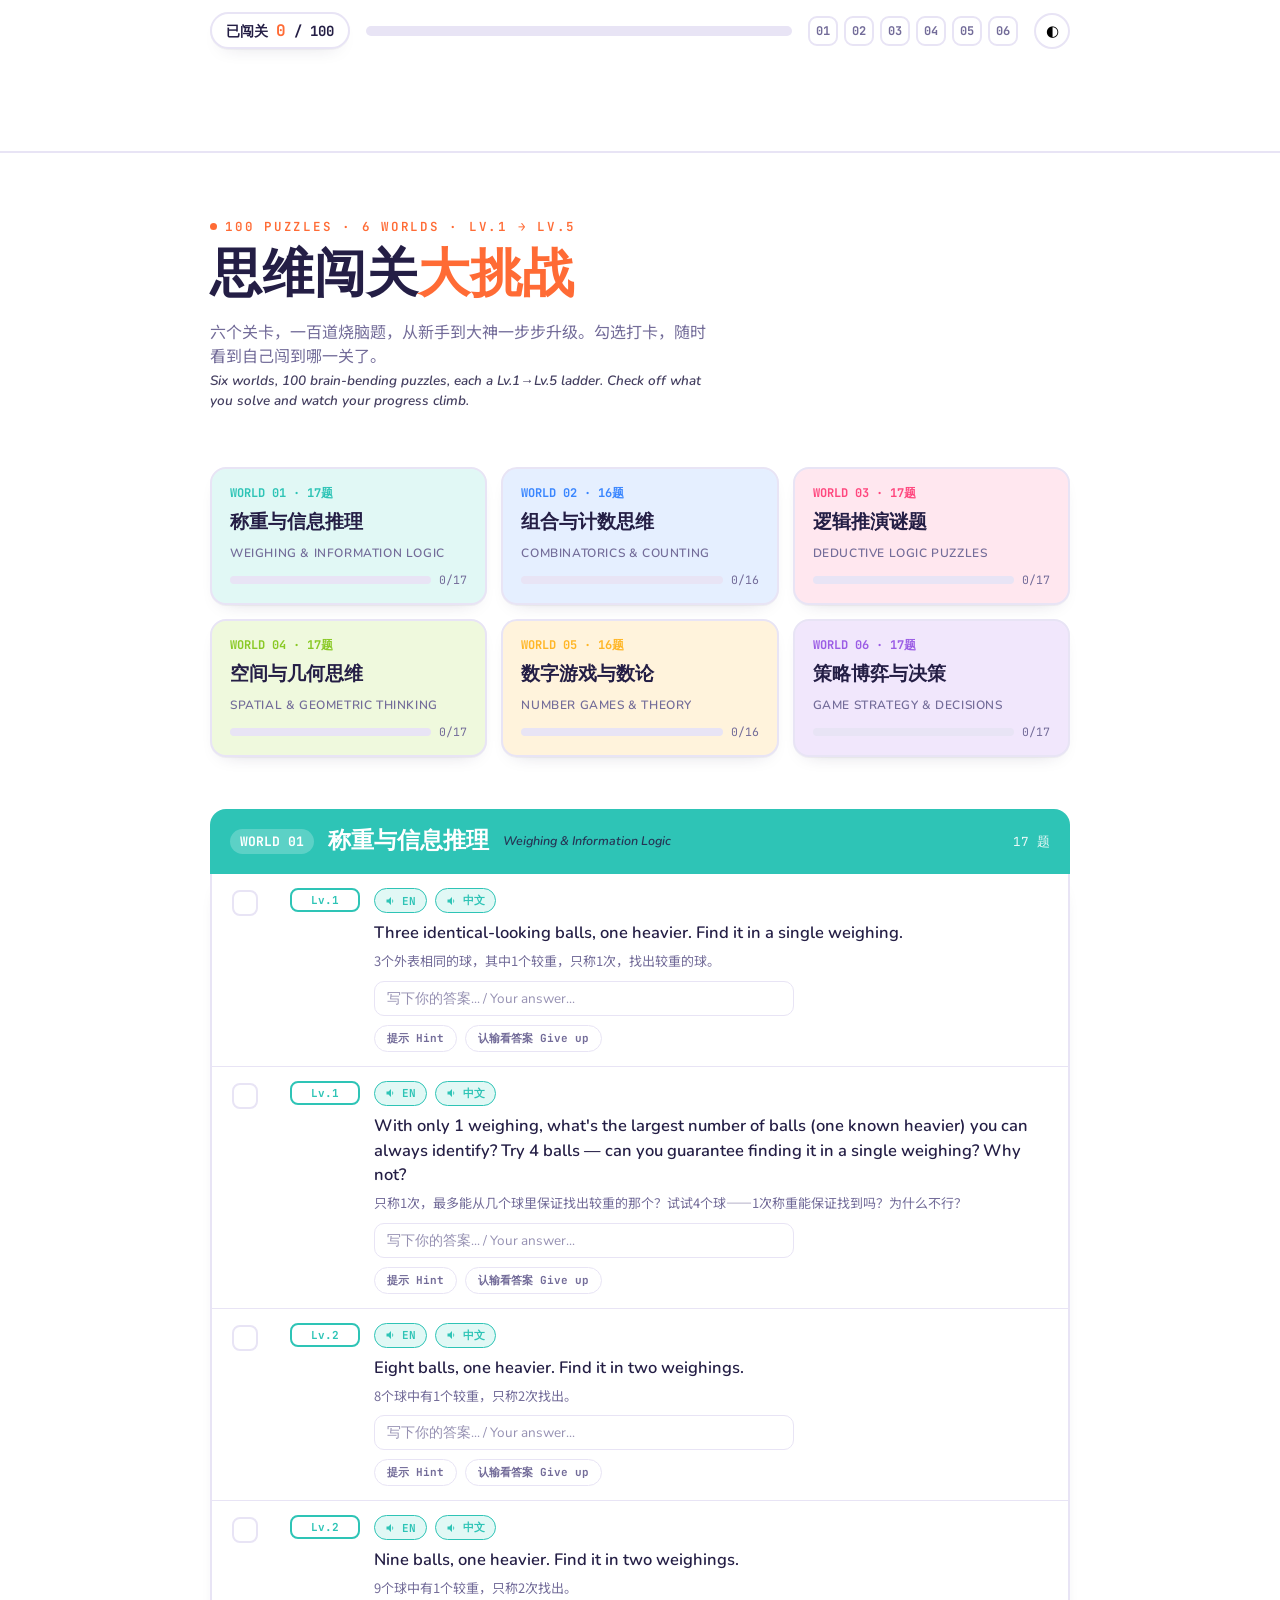
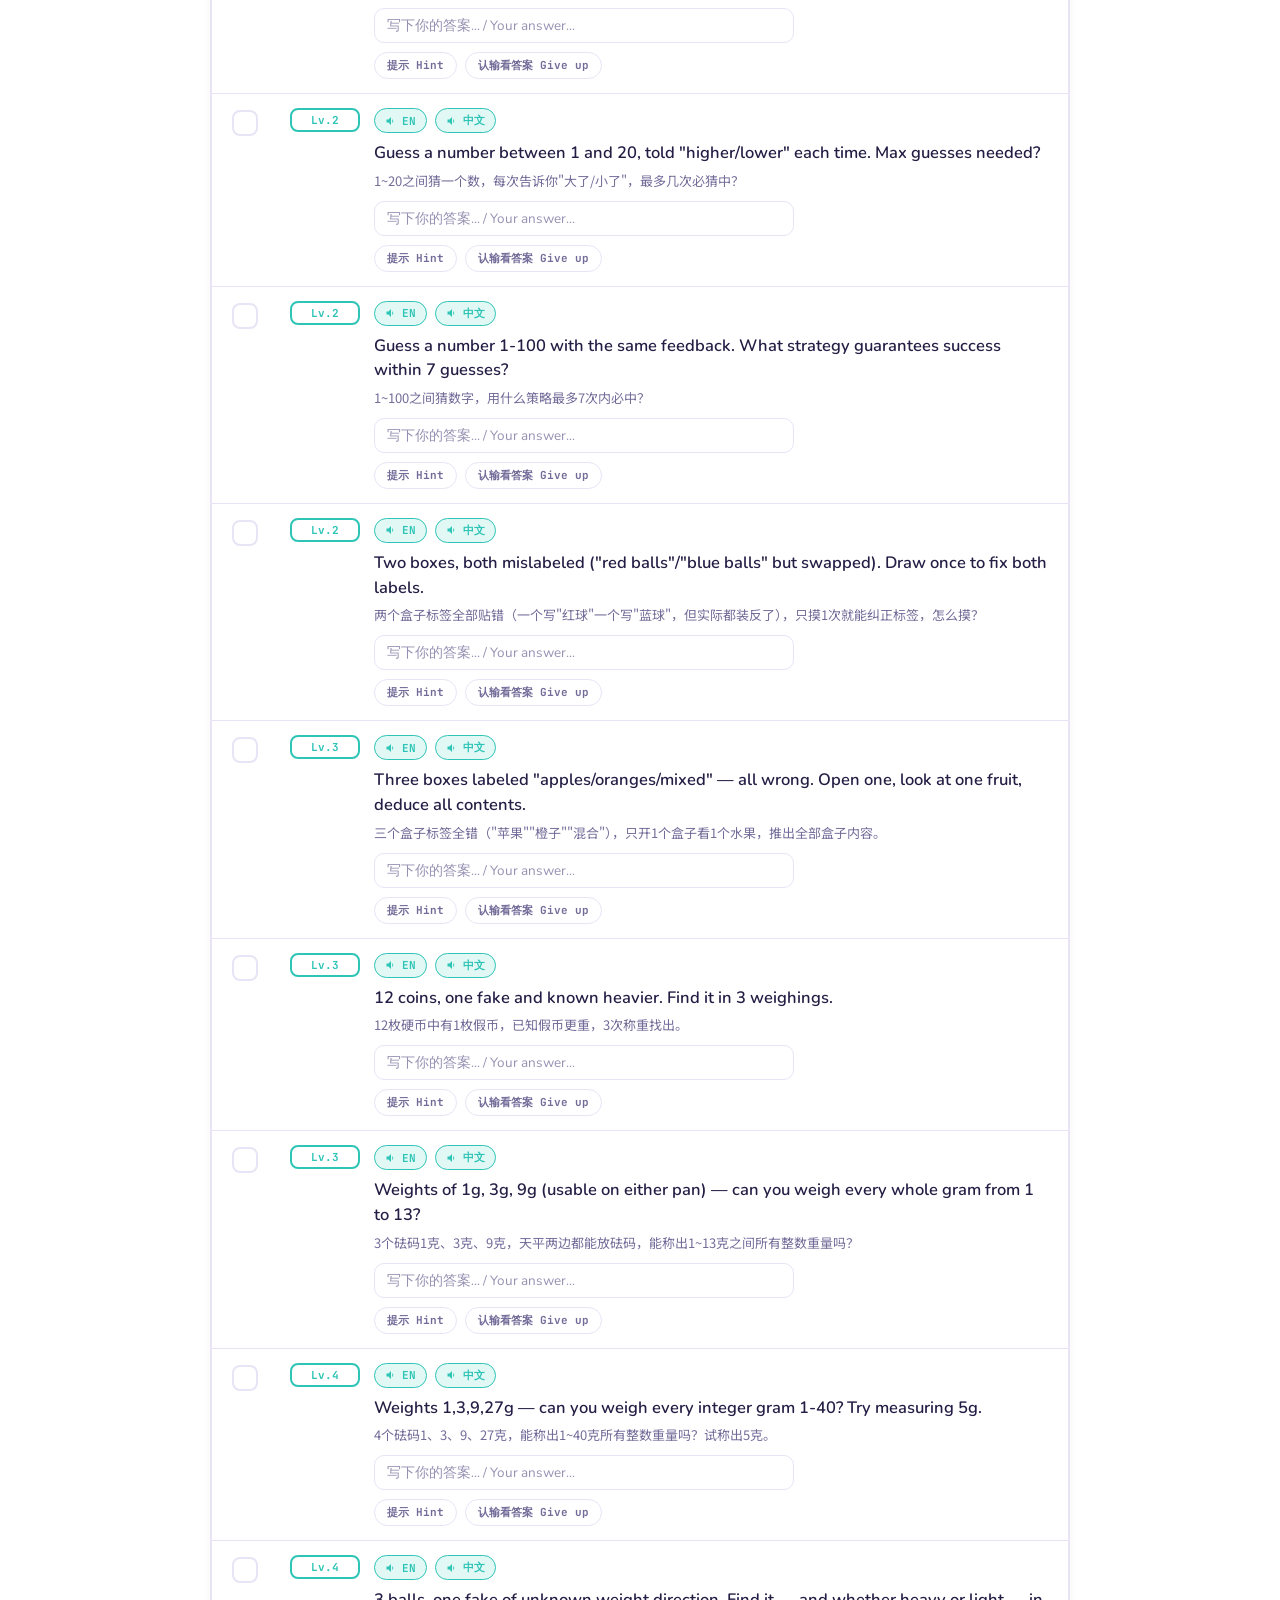
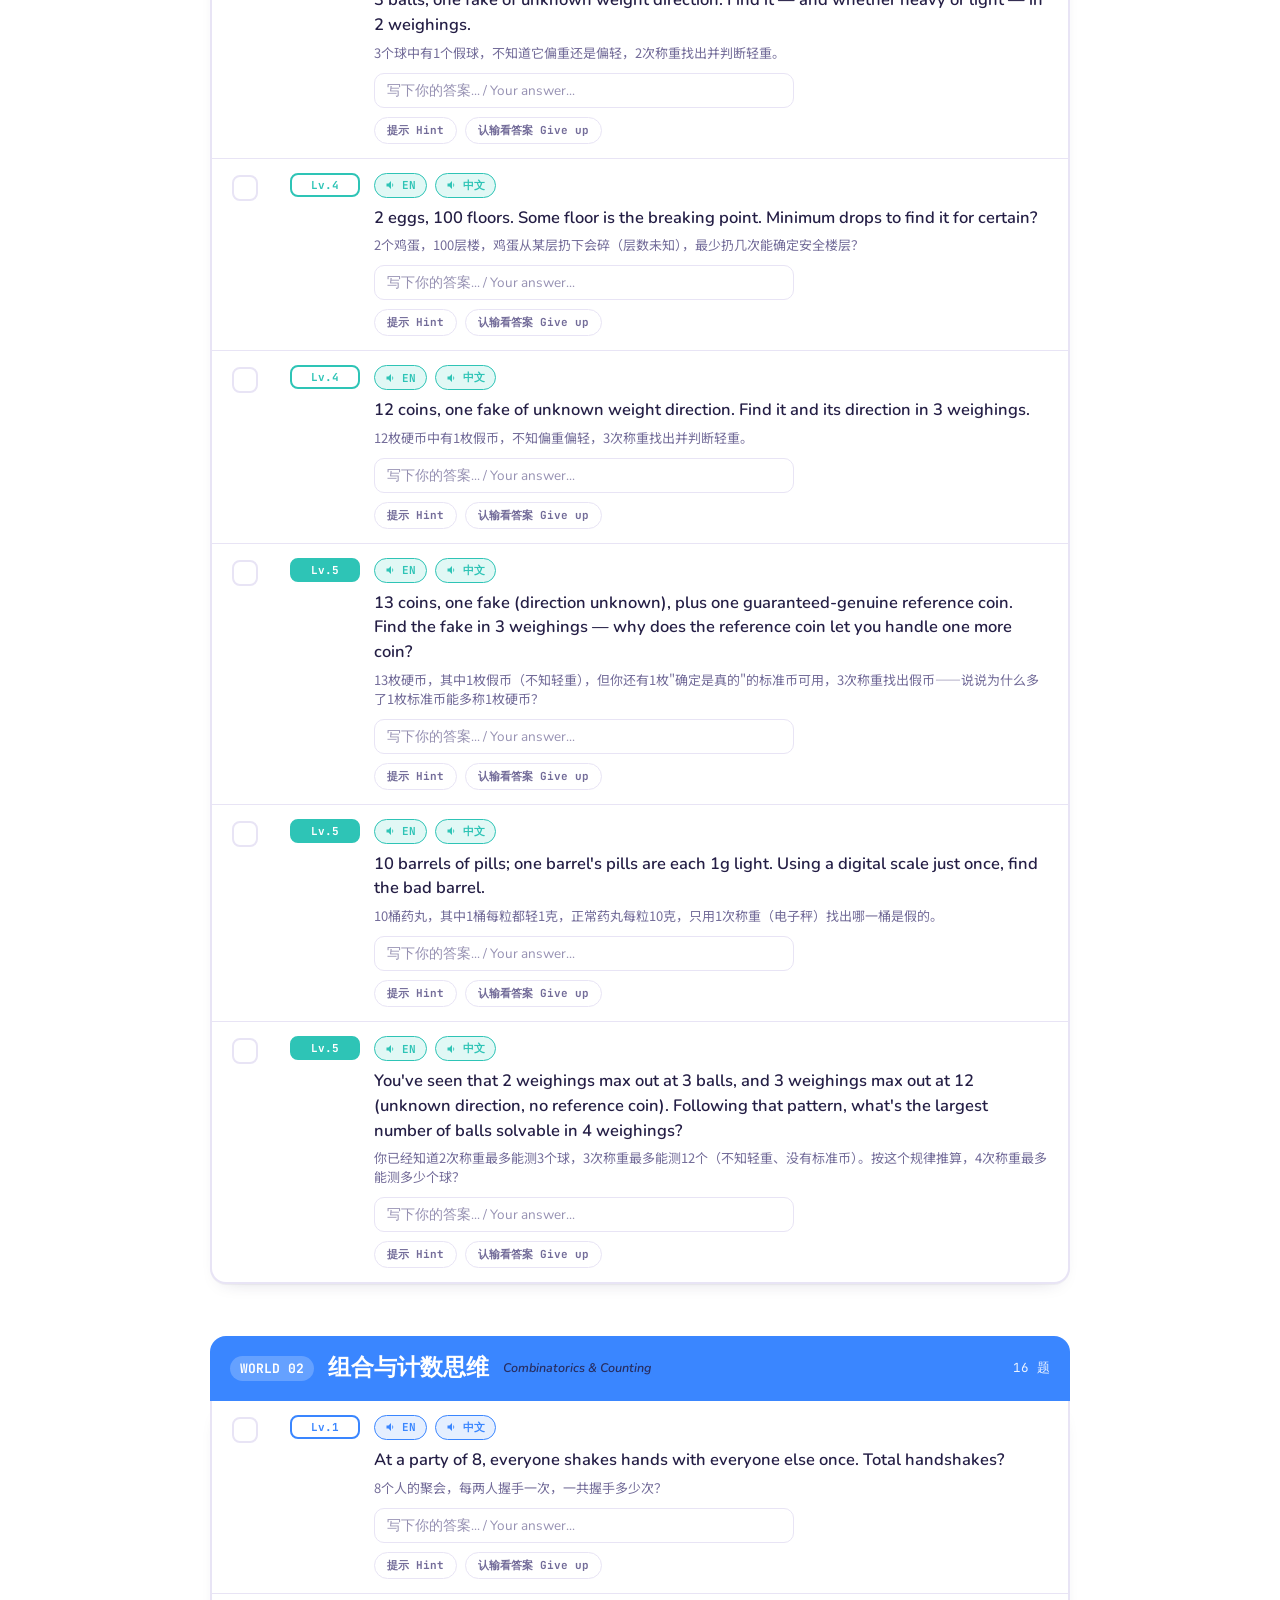
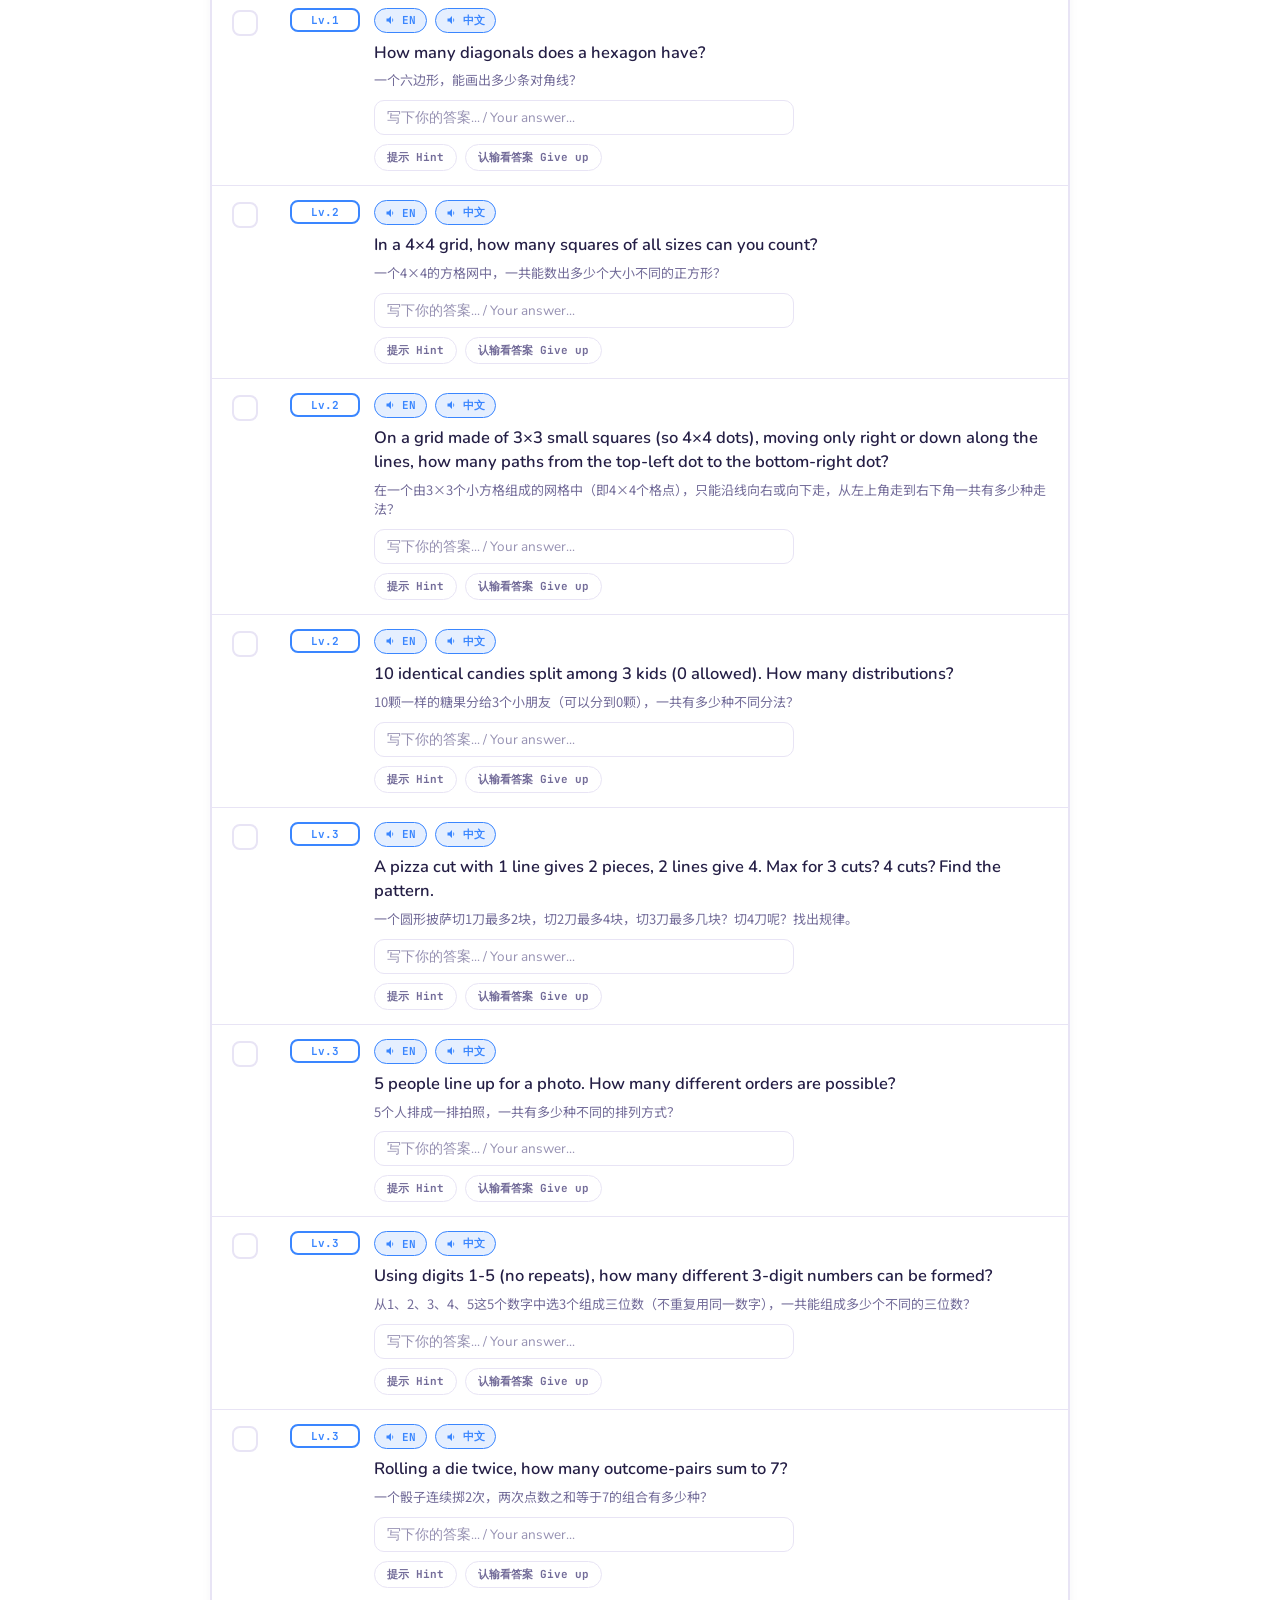
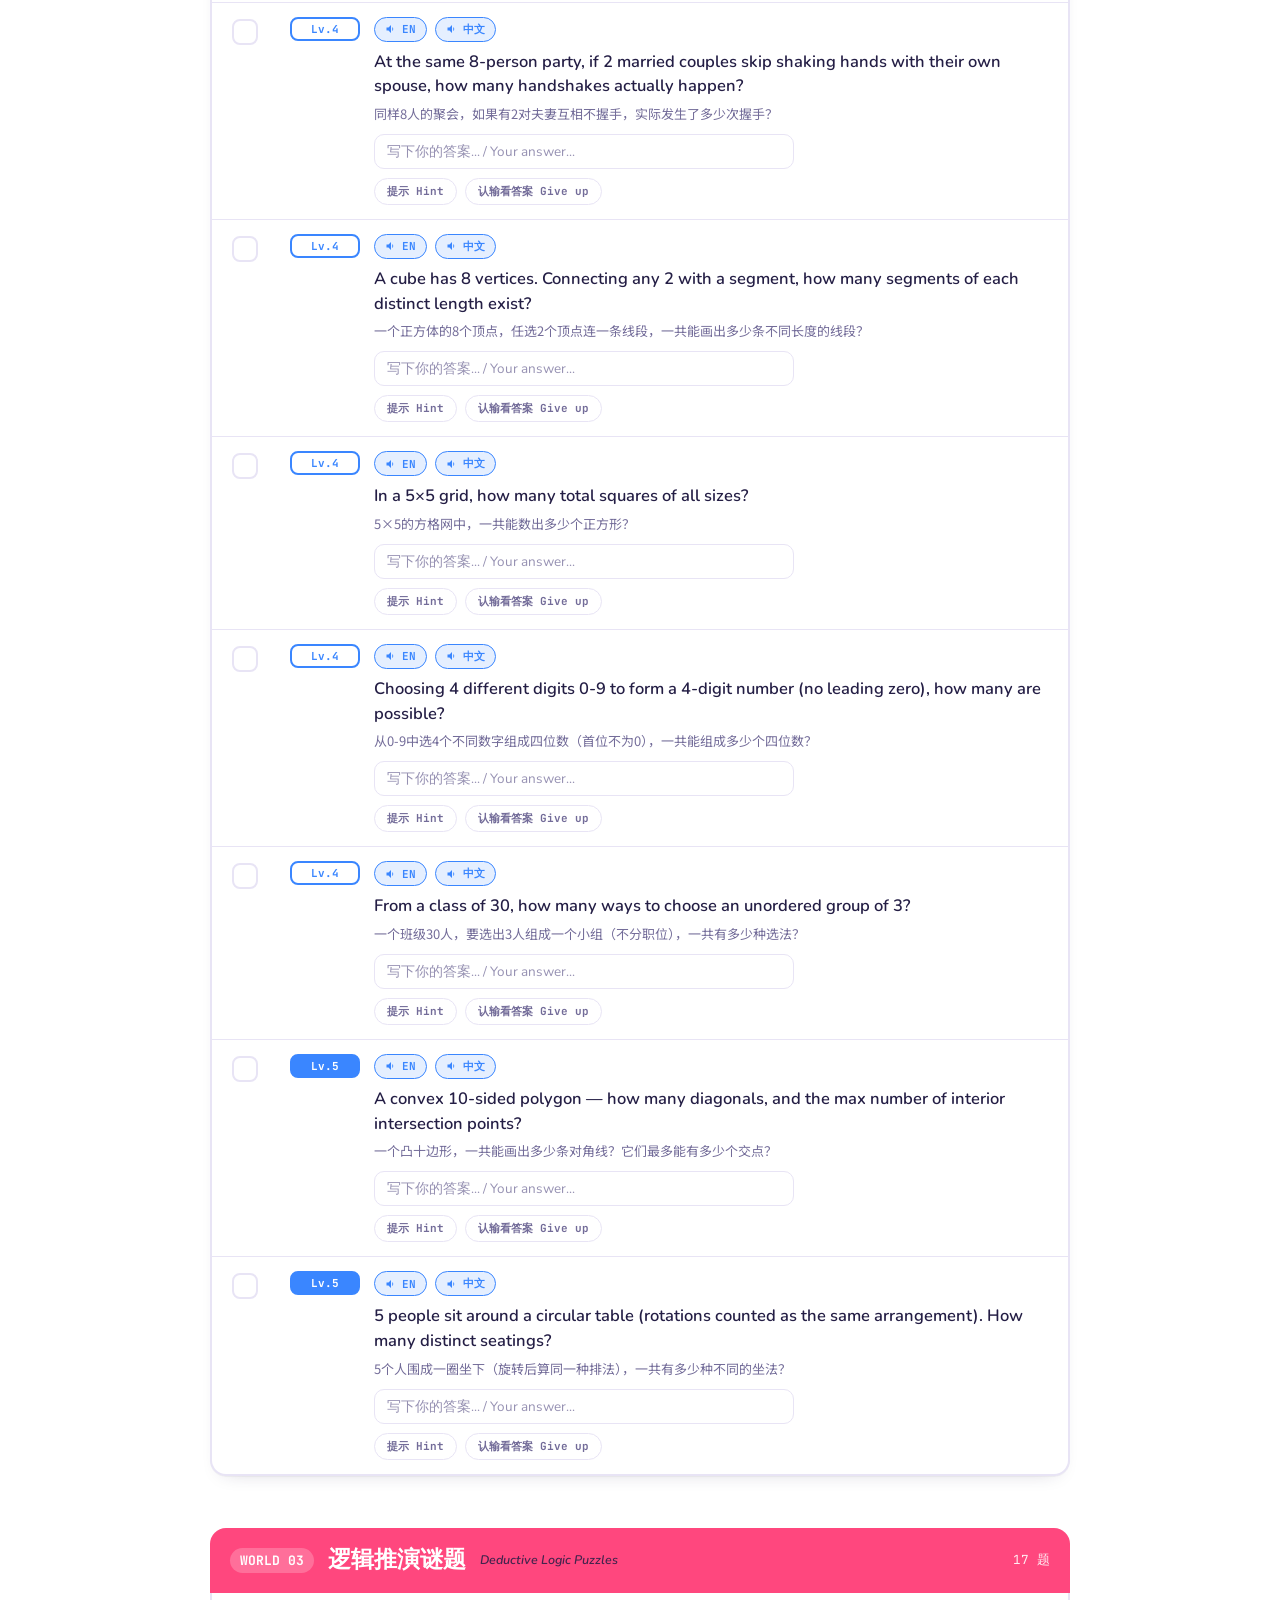
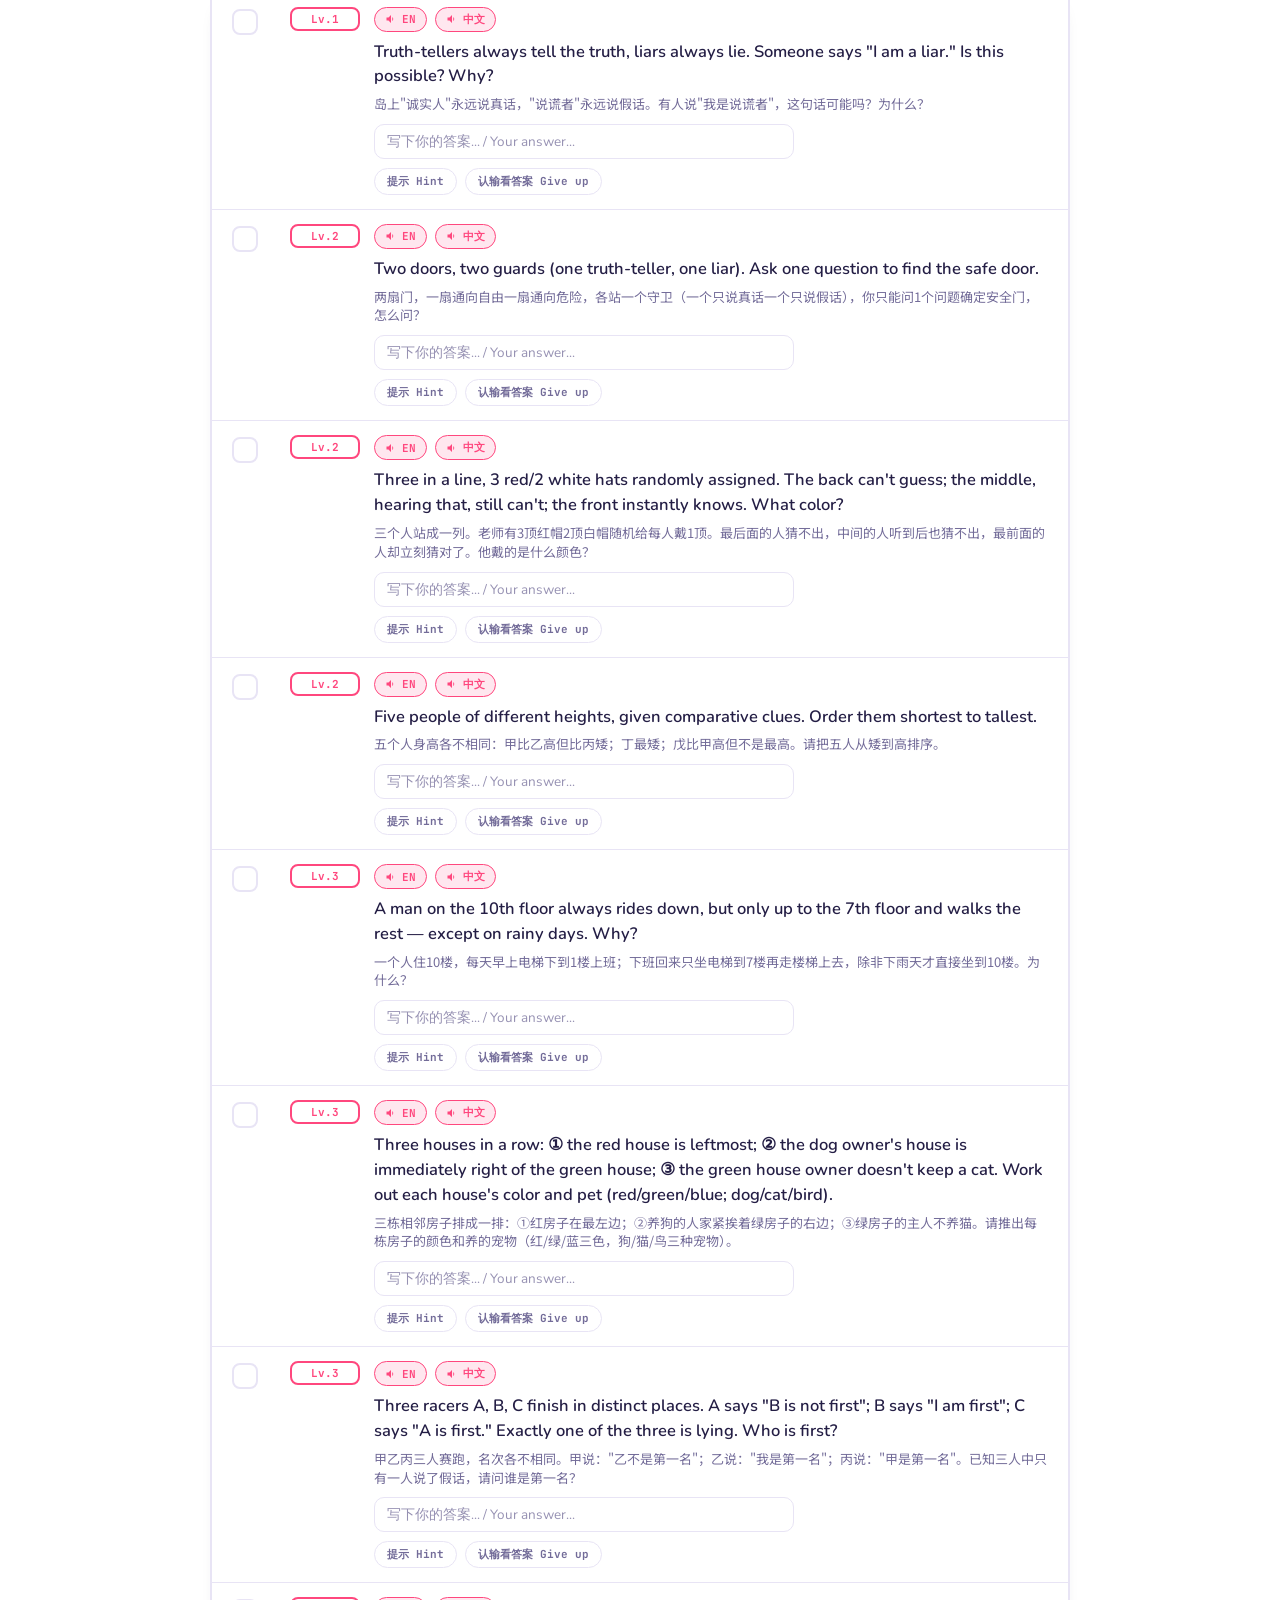
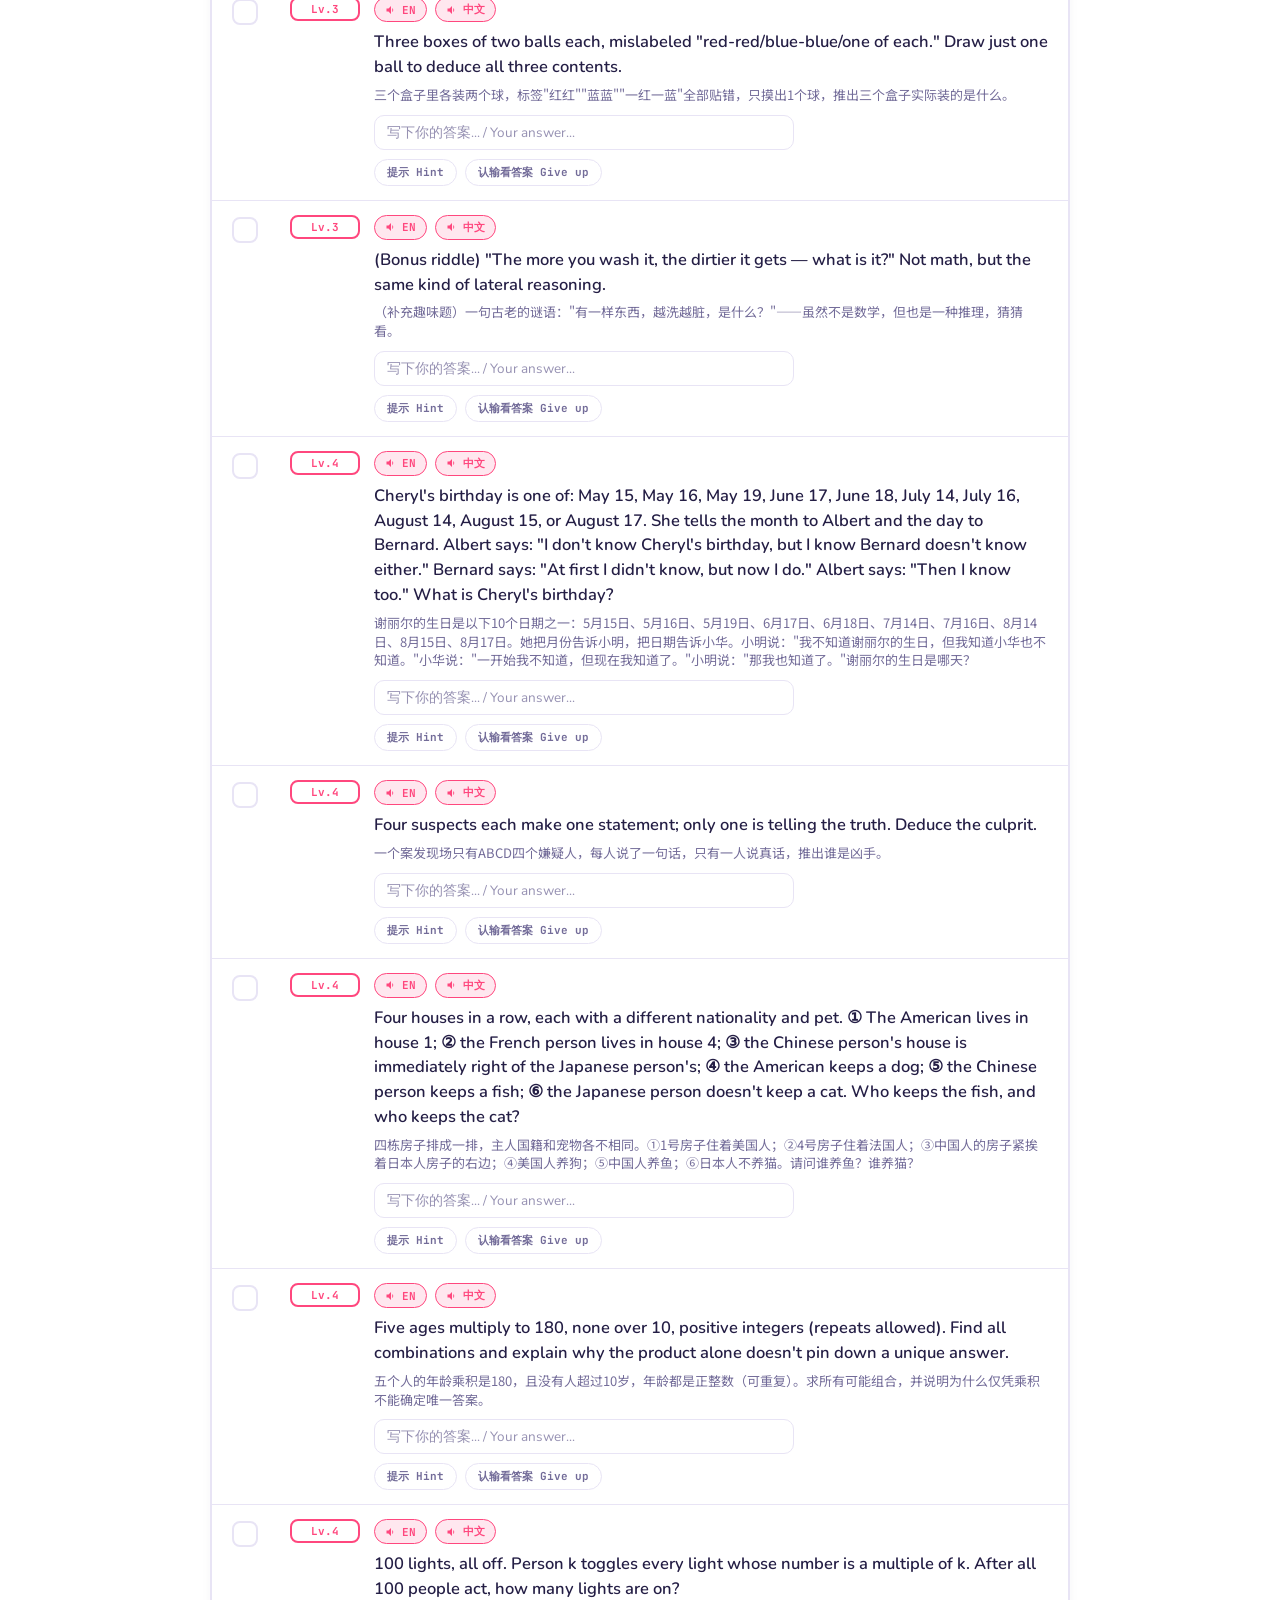
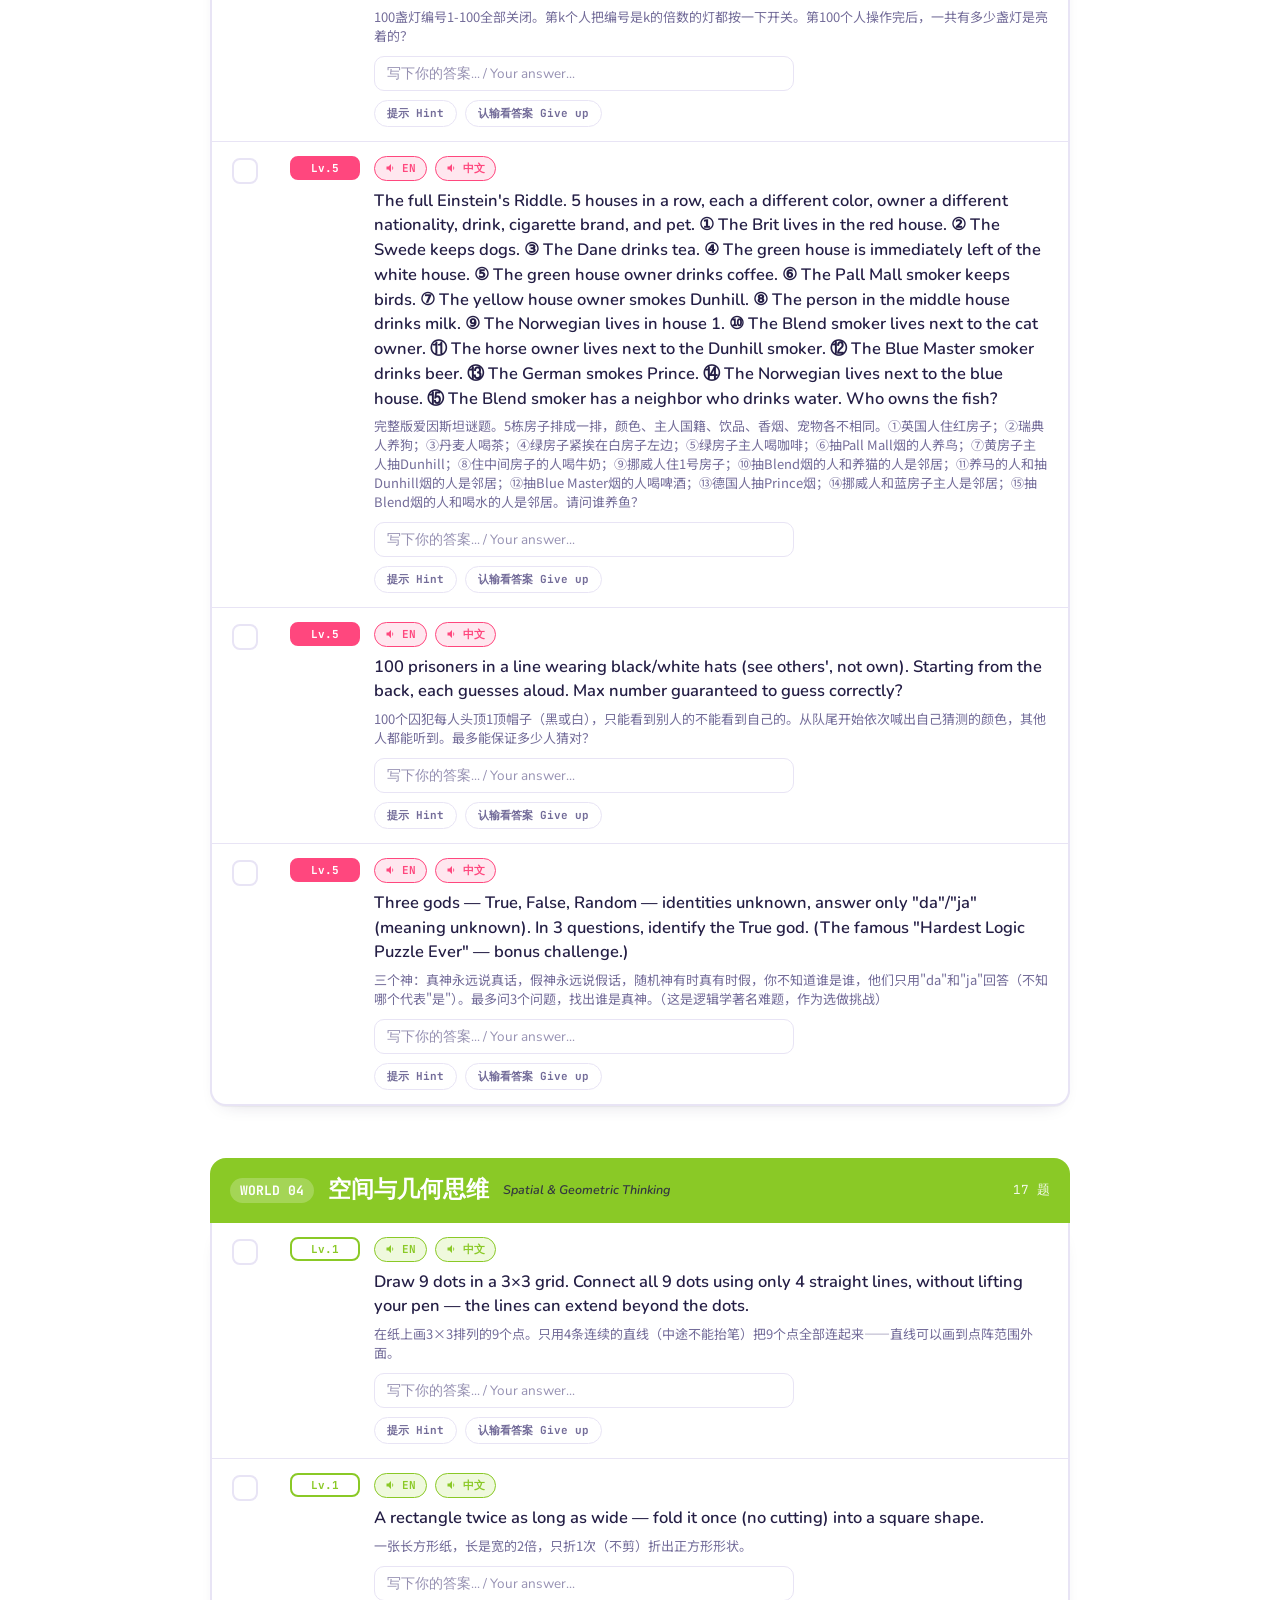
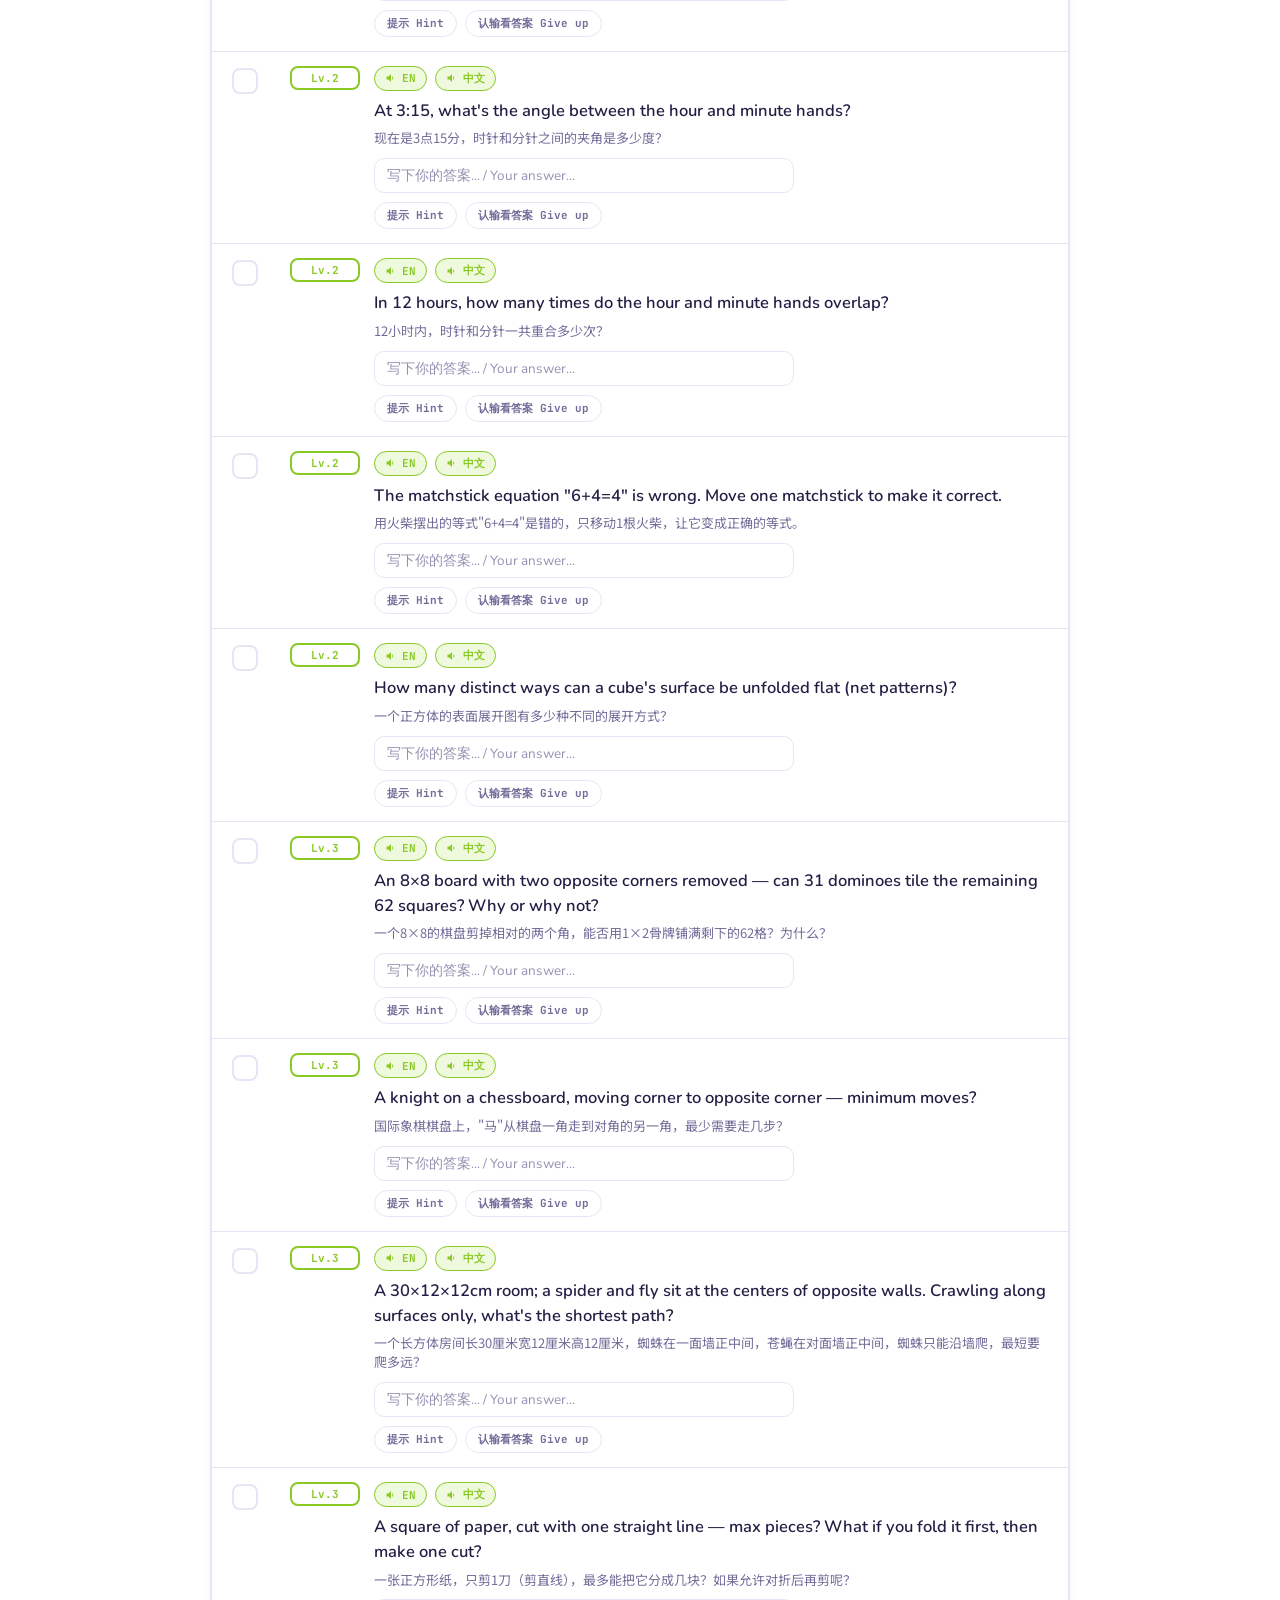
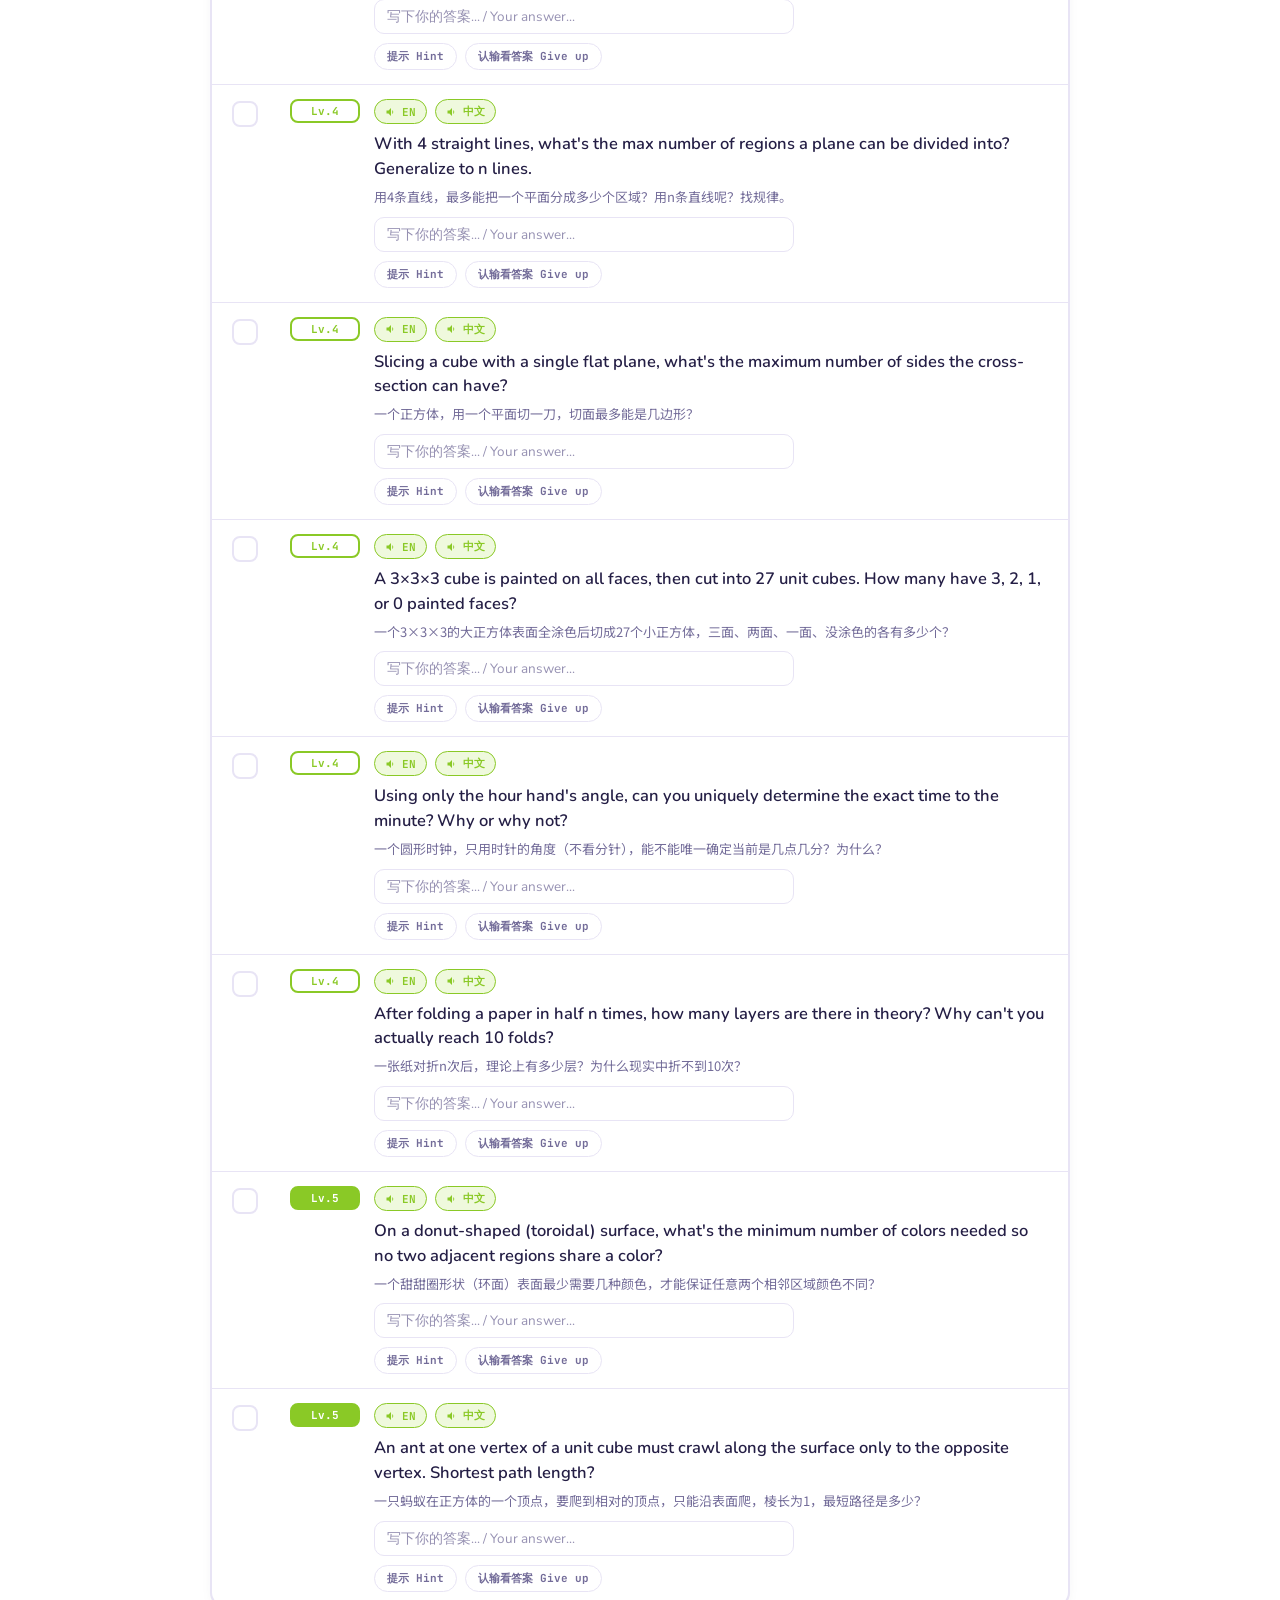
==== commit 1f06918d: "Add per-question hint and reveal-answer buttons (no scoring penalty for hints)" ====
--- a/index.html
+++ b/index.html
@@ -187,6 +187,23 @@
 .answer-input:focus{outline:none; border-color:var(--card-c); box-shadow:0 0 0 3px var(--card-soft);}
 .quest.solved .answer-input{border-color:var(--card-c);}
 
+.help-row{display:flex; gap:8px; margin-top:9px; flex-wrap:wrap;}
+.help-btn{
+  font-family:"JetBrains Mono",monospace; font-size:11px; font-weight:700;
+  border-radius:999px; padding:5px 12px; cursor:pointer; border:1.5px solid var(--line);
+  background:var(--panel); color:var(--ink-soft);
+}
+.help-btn.hint-btn:hover{border-color:var(--card-c); color:var(--card-c);}
+.help-btn.giveup-btn:hover{border-color:var(--brand); color:var(--brand);}
+.help-btn.active{background:var(--card-soft); border-color:var(--card-c); color:var(--card-c);}
+.hint-box, .answer-box{
+  margin-top:9px; padding:10px 13px; border-radius:12px; font-size:13px; line-height:1.55;
+}
+.hint-box{background:var(--card-soft); color:var(--ink);}
+.hint-box::before{content:"提示 Hint"; display:block; font-family:"JetBrains Mono",monospace; font-size:10.5px; font-weight:700; color:var(--card-c); margin-bottom:4px; letter-spacing:.04em;}
+.answer-box{background:var(--line);}
+.answer-box::before{content:"答案 Answer"; display:block; font-family:"JetBrains Mono",monospace; font-size:10.5px; font-weight:700; color:var(--brand-ink); margin-bottom:4px; letter-spacing:.04em;}
+
 /* report modal */
 .report-overlay{
   position:fixed; inset:0; background:rgba(20,15,50,.55); z-index:100;
@@ -305,23 +322,23 @@
     <span class="count">17 题</span>
   </div>
   <div class="quests">
-    <div class="quest" data-q="m1-01"><label class="chk"><input type="checkbox"><span class="box"><svg viewBox="0 0 24 24" fill="none"><path d="M4 12l5 5L20 6" stroke="white" stroke-width="3" stroke-linecap="round" stroke-linejoin="round"/></svg></span></label><span class="lv" data-lv="1">Lv.1</span><div><div class="speak-row"><button type="button" class="speak-btn" data-lang="en-US" aria-label="Read in English"><svg viewBox="0 0 24 24" fill="currentColor"><path d="M3 9v6h4l5 5V4L7 9H3z"/><path d="M16.5 12c0-1.77-.77-3.29-2-4.24v8.48c1.23-.95 2-2.47 2-4.24z"/></svg>EN</button><button type="button" class="speak-btn" data-lang="zh-CN" aria-label="朗读中文"><svg viewBox="0 0 24 24" fill="currentColor"><path d="M3 9v6h4l5 5V4L7 9H3z"/><path d="M16.5 12c0-1.77-.77-3.29-2-4.24v8.48c1.23-.95 2-2.47 2-4.24z"/></svg>中文</button></div><div class="en">Three identical-looking balls, one heavier. Find it in a single weighing.</div><div class="zh">3个外表相同的球，其中1个较重，只称1次，找出较重的球。</div><div class="answer-row"><input type="text" class="answer-input" placeholder="写下你的答案... / Your answer..."></div></div></div>
-    <div class="quest" data-q="m1-02"><label class="chk"><input type="checkbox"><span class="box"><svg viewBox="0 0 24 24" fill="none"><path d="M4 12l5 5L20 6" stroke="white" stroke-width="3" stroke-linecap="round" stroke-linejoin="round"/></svg></span></label><span class="lv" data-lv="1">Lv.1</span><div><div class="speak-row"><button type="button" class="speak-btn" data-lang="en-US" aria-label="Read in English"><svg viewBox="0 0 24 24" fill="currentColor"><path d="M3 9v6h4l5 5V4L7 9H3z"/><path d="M16.5 12c0-1.77-.77-3.29-2-4.24v8.48c1.23-.95 2-2.47 2-4.24z"/></svg>EN</button><button type="button" class="speak-btn" data-lang="zh-CN" aria-label="朗读中文"><svg viewBox="0 0 24 24" fill="currentColor"><path d="M3 9v6h4l5 5V4L7 9H3z"/><path d="M16.5 12c0-1.77-.77-3.29-2-4.24v8.48c1.23-.95 2-2.47 2-4.24z"/></svg>中文</button></div><div class="en">With only 1 weighing, what's the largest number of balls (one known heavier) you can always identify? Try 4 balls — can you guarantee finding it in a single weighing? Why not?</div><div class="zh">只称1次，最多能从几个球里保证找出较重的那个？试试4个球——1次称重能保证找到吗？为什么不行？</div><div class="answer-row"><input type="text" class="answer-input" placeholder="写下你的答案... / Your answer..."></div></div></div>
-    <div class="quest" data-q="m1-03"><label class="chk"><input type="checkbox"><span class="box"><svg viewBox="0 0 24 24" fill="none"><path d="M4 12l5 5L20 6" stroke="white" stroke-width="3" stroke-linecap="round" stroke-linejoin="round"/></svg></span></label><span class="lv" data-lv="2">Lv.2</span><div><div class="speak-row"><button type="button" class="speak-btn" data-lang="en-US" aria-label="Read in English"><svg viewBox="0 0 24 24" fill="currentColor"><path d="M3 9v6h4l5 5V4L7 9H3z"/><path d="M16.5 12c0-1.77-.77-3.29-2-4.24v8.48c1.23-.95 2-2.47 2-4.24z"/></svg>EN</button><button type="button" class="speak-btn" data-lang="zh-CN" aria-label="朗读中文"><svg viewBox="0 0 24 24" fill="currentColor"><path d="M3 9v6h4l5 5V4L7 9H3z"/><path d="M16.5 12c0-1.77-.77-3.29-2-4.24v8.48c1.23-.95 2-2.47 2-4.24z"/></svg>中文</button></div><div class="en">Eight balls, one heavier. Find it in two weighings.</div><div class="zh">8个球中有1个较重，只称2次找出。</div><div class="answer-row"><input type="text" class="answer-input" placeholder="写下你的答案... / Your answer..."></div></div></div>
-    <div class="quest" data-q="m1-04"><label class="chk"><input type="checkbox"><span class="box"><svg viewBox="0 0 24 24" fill="none"><path d="M4 12l5 5L20 6" stroke="white" stroke-width="3" stroke-linecap="round" stroke-linejoin="round"/></svg></span></label><span class="lv" data-lv="2">Lv.2</span><div><div class="speak-row"><button type="button" class="speak-btn" data-lang="en-US" aria-label="Read in English"><svg viewBox="0 0 24 24" fill="currentColor"><path d="M3 9v6h4l5 5V4L7 9H3z"/><path d="M16.5 12c0-1.77-.77-3.29-2-4.24v8.48c1.23-.95 2-2.47 2-4.24z"/></svg>EN</button><button type="button" class="speak-btn" data-lang="zh-CN" aria-label="朗读中文"><svg viewBox="0 0 24 24" fill="currentColor"><path d="M3 9v6h4l5 5V4L7 9H3z"/><path d="M16.5 12c0-1.77-.77-3.29-2-4.24v8.48c1.23-.95 2-2.47 2-4.24z"/></svg>中文</button></div><div class="en">Nine balls, one heavier. Find it in two weighings.</div><div class="zh">9个球中有1个较重，只称2次找出。</div><div class="answer-row"><input type="text" class="answer-input" placeholder="写下你的答案... / Your answer..."></div></div></div>
-    <div class="quest" data-q="m1-05"><label class="chk"><input type="checkbox"><span class="box"><svg viewBox="0 0 24 24" fill="none"><path d="M4 12l5 5L20 6" stroke="white" stroke-width="3" stroke-linecap="round" stroke-linejoin="round"/></svg></span></label><span class="lv" data-lv="2">Lv.2</span><div><div class="speak-row"><button type="button" class="speak-btn" data-lang="en-US" aria-label="Read in English"><svg viewBox="0 0 24 24" fill="currentColor"><path d="M3 9v6h4l5 5V4L7 9H3z"/><path d="M16.5 12c0-1.77-.77-3.29-2-4.24v8.48c1.23-.95 2-2.47 2-4.24z"/></svg>EN</button><button type="button" class="speak-btn" data-lang="zh-CN" aria-label="朗读中文"><svg viewBox="0 0 24 24" fill="currentColor"><path d="M3 9v6h4l5 5V4L7 9H3z"/><path d="M16.5 12c0-1.77-.77-3.29-2-4.24v8.48c1.23-.95 2-2.47 2-4.24z"/></svg>中文</button></div><div class="en">Guess a number between 1 and 20, told "higher/lower" each time. Max guesses needed?</div><div class="zh">1~20之间猜一个数，每次告诉你"大了/小了"，最多几次必猜中？</div><div class="answer-row"><input type="text" class="answer-input" placeholder="写下你的答案... / Your answer..."></div></div></div>
-    <div class="quest" data-q="m1-06"><label class="chk"><input type="checkbox"><span class="box"><svg viewBox="0 0 24 24" fill="none"><path d="M4 12l5 5L20 6" stroke="white" stroke-width="3" stroke-linecap="round" stroke-linejoin="round"/></svg></span></label><span class="lv" data-lv="2">Lv.2</span><div><div class="speak-row"><button type="button" class="speak-btn" data-lang="en-US" aria-label="Read in English"><svg viewBox="0 0 24 24" fill="currentColor"><path d="M3 9v6h4l5 5V4L7 9H3z"/><path d="M16.5 12c0-1.77-.77-3.29-2-4.24v8.48c1.23-.95 2-2.47 2-4.24z"/></svg>EN</button><button type="button" class="speak-btn" data-lang="zh-CN" aria-label="朗读中文"><svg viewBox="0 0 24 24" fill="currentColor"><path d="M3 9v6h4l5 5V4L7 9H3z"/><path d="M16.5 12c0-1.77-.77-3.29-2-4.24v8.48c1.23-.95 2-2.47 2-4.24z"/></svg>中文</button></div><div class="en">Guess a number 1-100 with the same feedback. What strategy guarantees success within 7 guesses?</div><div class="zh">1~100之间猜数字，用什么策略最多7次内必中？</div><div class="answer-row"><input type="text" class="answer-input" placeholder="写下你的答案... / Your answer..."></div></div></div>
-    <div class="quest" data-q="m1-07"><label class="chk"><input type="checkbox"><span class="box"><svg viewBox="0 0 24 24" fill="none"><path d="M4 12l5 5L20 6" stroke="white" stroke-width="3" stroke-linecap="round" stroke-linejoin="round"/></svg></span></label><span class="lv" data-lv="2">Lv.2</span><div><div class="speak-row"><button type="button" class="speak-btn" data-lang="en-US" aria-label="Read in English"><svg viewBox="0 0 24 24" fill="currentColor"><path d="M3 9v6h4l5 5V4L7 9H3z"/><path d="M16.5 12c0-1.77-.77-3.29-2-4.24v8.48c1.23-.95 2-2.47 2-4.24z"/></svg>EN</button><button type="button" class="speak-btn" data-lang="zh-CN" aria-label="朗读中文"><svg viewBox="0 0 24 24" fill="currentColor"><path d="M3 9v6h4l5 5V4L7 9H3z"/><path d="M16.5 12c0-1.77-.77-3.29-2-4.24v8.48c1.23-.95 2-2.47 2-4.24z"/></svg>中文</button></div><div class="en">Two boxes, both mislabeled ("red balls"/"blue balls" but swapped). Draw once to fix both labels.</div><div class="zh">两个盒子标签全部贴错（一个写"红球"一个写"蓝球"，但实际都装反了），只摸1次就能纠正标签，怎么摸？</div><div class="answer-row"><input type="text" class="answer-input" placeholder="写下你的答案... / Your answer..."></div></div></div>
-    <div class="quest" data-q="m1-08"><label class="chk"><input type="checkbox"><span class="box"><svg viewBox="0 0 24 24" fill="none"><path d="M4 12l5 5L20 6" stroke="white" stroke-width="3" stroke-linecap="round" stroke-linejoin="round"/></svg></span></label><span class="lv" data-lv="3">Lv.3</span><div><div class="speak-row"><button type="button" class="speak-btn" data-lang="en-US" aria-label="Read in English"><svg viewBox="0 0 24 24" fill="currentColor"><path d="M3 9v6h4l5 5V4L7 9H3z"/><path d="M16.5 12c0-1.77-.77-3.29-2-4.24v8.48c1.23-.95 2-2.47 2-4.24z"/></svg>EN</button><button type="button" class="speak-btn" data-lang="zh-CN" aria-label="朗读中文"><svg viewBox="0 0 24 24" fill="currentColor"><path d="M3 9v6h4l5 5V4L7 9H3z"/><path d="M16.5 12c0-1.77-.77-3.29-2-4.24v8.48c1.23-.95 2-2.47 2-4.24z"/></svg>中文</button></div><div class="en">Three boxes labeled "apples/oranges/mixed" — all wrong. Open one, look at one fruit, deduce all contents.</div><div class="zh">三个盒子标签全错（"苹果""橙子""混合"），只开1个盒子看1个水果，推出全部盒子内容。</div><div class="answer-row"><input type="text" class="answer-input" placeholder="写下你的答案... / Your answer..."></div></div></div>
-    <div class="quest" data-q="m1-09"><label class="chk"><input type="checkbox"><span class="box"><svg viewBox="0 0 24 24" fill="none"><path d="M4 12l5 5L20 6" stroke="white" stroke-width="3" stroke-linecap="round" stroke-linejoin="round"/></svg></span></label><span class="lv" data-lv="3">Lv.3</span><div><div class="speak-row"><button type="button" class="speak-btn" data-lang="en-US" aria-label="Read in English"><svg viewBox="0 0 24 24" fill="currentColor"><path d="M3 9v6h4l5 5V4L7 9H3z"/><path d="M16.5 12c0-1.77-.77-3.29-2-4.24v8.48c1.23-.95 2-2.47 2-4.24z"/></svg>EN</button><button type="button" class="speak-btn" data-lang="zh-CN" aria-label="朗读中文"><svg viewBox="0 0 24 24" fill="currentColor"><path d="M3 9v6h4l5 5V4L7 9H3z"/><path d="M16.5 12c0-1.77-.77-3.29-2-4.24v8.48c1.23-.95 2-2.47 2-4.24z"/></svg>中文</button></div><div class="en">12 coins, one fake and known heavier. Find it in 3 weighings.</div><div class="zh">12枚硬币中有1枚假币，已知假币更重，3次称重找出。</div><div class="answer-row"><input type="text" class="answer-input" placeholder="写下你的答案... / Your answer..."></div></div></div>
-    <div class="quest" data-q="m1-10"><label class="chk"><input type="checkbox"><span class="box"><svg viewBox="0 0 24 24" fill="none"><path d="M4 12l5 5L20 6" stroke="white" stroke-width="3" stroke-linecap="round" stroke-linejoin="round"/></svg></span></label><span class="lv" data-lv="3">Lv.3</span><div><div class="speak-row"><button type="button" class="speak-btn" data-lang="en-US" aria-label="Read in English"><svg viewBox="0 0 24 24" fill="currentColor"><path d="M3 9v6h4l5 5V4L7 9H3z"/><path d="M16.5 12c0-1.77-.77-3.29-2-4.24v8.48c1.23-.95 2-2.47 2-4.24z"/></svg>EN</button><button type="button" class="speak-btn" data-lang="zh-CN" aria-label="朗读中文"><svg viewBox="0 0 24 24" fill="currentColor"><path d="M3 9v6h4l5 5V4L7 9H3z"/><path d="M16.5 12c0-1.77-.77-3.29-2-4.24v8.48c1.23-.95 2-2.47 2-4.24z"/></svg>中文</button></div><div class="en">Weights of 1g, 3g, 9g (usable on either pan) — can you weigh every whole gram from 1 to 13?</div><div class="zh">3个砝码1克、3克、9克，天平两边都能放砝码，能称出1~13克之间所有整数重量吗？</div><div class="answer-row"><input type="text" class="answer-input" placeholder="写下你的答案... / Your answer..."></div></div></div>
-    <div class="quest" data-q="m1-11"><label class="chk"><input type="checkbox"><span class="box"><svg viewBox="0 0 24 24" fill="none"><path d="M4 12l5 5L20 6" stroke="white" stroke-width="3" stroke-linecap="round" stroke-linejoin="round"/></svg></span></label><span class="lv" data-lv="4">Lv.4</span><div><div class="speak-row"><button type="button" class="speak-btn" data-lang="en-US" aria-label="Read in English"><svg viewBox="0 0 24 24" fill="currentColor"><path d="M3 9v6h4l5 5V4L7 9H3z"/><path d="M16.5 12c0-1.77-.77-3.29-2-4.24v8.48c1.23-.95 2-2.47 2-4.24z"/></svg>EN</button><button type="button" class="speak-btn" data-lang="zh-CN" aria-label="朗读中文"><svg viewBox="0 0 24 24" fill="currentColor"><path d="M3 9v6h4l5 5V4L7 9H3z"/><path d="M16.5 12c0-1.77-.77-3.29-2-4.24v8.48c1.23-.95 2-2.47 2-4.24z"/></svg>中文</button></div><div class="en">Weights 1,3,9,27g — can you weigh every integer gram 1-40? Try measuring 5g.</div><div class="zh">4个砝码1、3、9、27克，能称出1~40克所有整数重量吗？试称出5克。</div><div class="answer-row"><input type="text" class="answer-input" placeholder="写下你的答案... / Your answer..."></div></div></div>
-    <div class="quest" data-q="m1-12"><label class="chk"><input type="checkbox"><span class="box"><svg viewBox="0 0 24 24" fill="none"><path d="M4 12l5 5L20 6" stroke="white" stroke-width="3" stroke-linecap="round" stroke-linejoin="round"/></svg></span></label><span class="lv" data-lv="4">Lv.4</span><div><div class="speak-row"><button type="button" class="speak-btn" data-lang="en-US" aria-label="Read in English"><svg viewBox="0 0 24 24" fill="currentColor"><path d="M3 9v6h4l5 5V4L7 9H3z"/><path d="M16.5 12c0-1.77-.77-3.29-2-4.24v8.48c1.23-.95 2-2.47 2-4.24z"/></svg>EN</button><button type="button" class="speak-btn" data-lang="zh-CN" aria-label="朗读中文"><svg viewBox="0 0 24 24" fill="currentColor"><path d="M3 9v6h4l5 5V4L7 9H3z"/><path d="M16.5 12c0-1.77-.77-3.29-2-4.24v8.48c1.23-.95 2-2.47 2-4.24z"/></svg>中文</button></div><div class="en">3 balls, one fake of unknown weight direction. Find it — and whether heavy or light — in 2 weighings.</div><div class="zh">3个球中有1个假球，不知道它偏重还是偏轻，2次称重找出并判断轻重。</div><div class="answer-row"><input type="text" class="answer-input" placeholder="写下你的答案... / Your answer..."></div></div></div>
-    <div class="quest" data-q="m1-13"><label class="chk"><input type="checkbox"><span class="box"><svg viewBox="0 0 24 24" fill="none"><path d="M4 12l5 5L20 6" stroke="white" stroke-width="3" stroke-linecap="round" stroke-linejoin="round"/></svg></span></label><span class="lv" data-lv="4">Lv.4</span><div><div class="speak-row"><button type="button" class="speak-btn" data-lang="en-US" aria-label="Read in English"><svg viewBox="0 0 24 24" fill="currentColor"><path d="M3 9v6h4l5 5V4L7 9H3z"/><path d="M16.5 12c0-1.77-.77-3.29-2-4.24v8.48c1.23-.95 2-2.47 2-4.24z"/></svg>EN</button><button type="button" class="speak-btn" data-lang="zh-CN" aria-label="朗读中文"><svg viewBox="0 0 24 24" fill="currentColor"><path d="M3 9v6h4l5 5V4L7 9H3z"/><path d="M16.5 12c0-1.77-.77-3.29-2-4.24v8.48c1.23-.95 2-2.47 2-4.24z"/></svg>中文</button></div><div class="en">2 eggs, 100 floors. Some floor is the breaking point. Minimum drops to find it for certain?</div><div class="zh">2个鸡蛋，100层楼，鸡蛋从某层扔下会碎（层数未知），最少扔几次能确定安全楼层？</div><div class="answer-row"><input type="text" class="answer-input" placeholder="写下你的答案... / Your answer..."></div></div></div>
-    <div class="quest" data-q="m1-14"><label class="chk"><input type="checkbox"><span class="box"><svg viewBox="0 0 24 24" fill="none"><path d="M4 12l5 5L20 6" stroke="white" stroke-width="3" stroke-linecap="round" stroke-linejoin="round"/></svg></span></label><span class="lv" data-lv="4">Lv.4</span><div><div class="speak-row"><button type="button" class="speak-btn" data-lang="en-US" aria-label="Read in English"><svg viewBox="0 0 24 24" fill="currentColor"><path d="M3 9v6h4l5 5V4L7 9H3z"/><path d="M16.5 12c0-1.77-.77-3.29-2-4.24v8.48c1.23-.95 2-2.47 2-4.24z"/></svg>EN</button><button type="button" class="speak-btn" data-lang="zh-CN" aria-label="朗读中文"><svg viewBox="0 0 24 24" fill="currentColor"><path d="M3 9v6h4l5 5V4L7 9H3z"/><path d="M16.5 12c0-1.77-.77-3.29-2-4.24v8.48c1.23-.95 2-2.47 2-4.24z"/></svg>中文</button></div><div class="en">12 coins, one fake of unknown weight direction. Find it and its direction in 3 weighings.</div><div class="zh">12枚硬币中有1枚假币，不知偏重偏轻，3次称重找出并判断轻重。</div><div class="answer-row"><input type="text" class="answer-input" placeholder="写下你的答案... / Your answer..."></div></div></div>
-    <div class="quest" data-q="m1-15"><label class="chk"><input type="checkbox"><span class="box"><svg viewBox="0 0 24 24" fill="none"><path d="M4 12l5 5L20 6" stroke="white" stroke-width="3" stroke-linecap="round" stroke-linejoin="round"/></svg></span></label><span class="lv" data-lv="5">Lv.5</span><div><div class="speak-row"><button type="button" class="speak-btn" data-lang="en-US" aria-label="Read in English"><svg viewBox="0 0 24 24" fill="currentColor"><path d="M3 9v6h4l5 5V4L7 9H3z"/><path d="M16.5 12c0-1.77-.77-3.29-2-4.24v8.48c1.23-.95 2-2.47 2-4.24z"/></svg>EN</button><button type="button" class="speak-btn" data-lang="zh-CN" aria-label="朗读中文"><svg viewBox="0 0 24 24" fill="currentColor"><path d="M3 9v6h4l5 5V4L7 9H3z"/><path d="M16.5 12c0-1.77-.77-3.29-2-4.24v8.48c1.23-.95 2-2.47 2-4.24z"/></svg>中文</button></div><div class="en">13 coins, one fake (direction unknown), plus one guaranteed-genuine reference coin. Find the fake in 3 weighings — why does the reference coin let you handle one more coin?</div><div class="zh">13枚硬币，其中1枚假币（不知轻重），但你还有1枚"确定是真的"的标准币可用，3次称重找出假币——说说为什么多了1枚标准币能多称1枚硬币？</div><div class="answer-row"><input type="text" class="answer-input" placeholder="写下你的答案... / Your answer..."></div></div></div>
-    <div class="quest" data-q="m1-16"><label class="chk"><input type="checkbox"><span class="box"><svg viewBox="0 0 24 24" fill="none"><path d="M4 12l5 5L20 6" stroke="white" stroke-width="3" stroke-linecap="round" stroke-linejoin="round"/></svg></span></label><span class="lv" data-lv="5">Lv.5</span><div><div class="speak-row"><button type="button" class="speak-btn" data-lang="en-US" aria-label="Read in English"><svg viewBox="0 0 24 24" fill="currentColor"><path d="M3 9v6h4l5 5V4L7 9H3z"/><path d="M16.5 12c0-1.77-.77-3.29-2-4.24v8.48c1.23-.95 2-2.47 2-4.24z"/></svg>EN</button><button type="button" class="speak-btn" data-lang="zh-CN" aria-label="朗读中文"><svg viewBox="0 0 24 24" fill="currentColor"><path d="M3 9v6h4l5 5V4L7 9H3z"/><path d="M16.5 12c0-1.77-.77-3.29-2-4.24v8.48c1.23-.95 2-2.47 2-4.24z"/></svg>中文</button></div><div class="en">10 barrels of pills; one barrel's pills are each 1g light. Using a digital scale just once, find the bad barrel.</div><div class="zh">10桶药丸，其中1桶每粒都轻1克，正常药丸每粒10克，只用1次称重（电子秤）找出哪一桶是假的。</div><div class="answer-row"><input type="text" class="answer-input" placeholder="写下你的答案... / Your answer..."></div></div></div>
-    <div class="quest" data-q="m1-17"><label class="chk"><input type="checkbox"><span class="box"><svg viewBox="0 0 24 24" fill="none"><path d="M4 12l5 5L20 6" stroke="white" stroke-width="3" stroke-linecap="round" stroke-linejoin="round"/></svg></span></label><span class="lv" data-lv="5">Lv.5</span><div><div class="speak-row"><button type="button" class="speak-btn" data-lang="en-US" aria-label="Read in English"><svg viewBox="0 0 24 24" fill="currentColor"><path d="M3 9v6h4l5 5V4L7 9H3z"/><path d="M16.5 12c0-1.77-.77-3.29-2-4.24v8.48c1.23-.95 2-2.47 2-4.24z"/></svg>EN</button><button type="button" class="speak-btn" data-lang="zh-CN" aria-label="朗读中文"><svg viewBox="0 0 24 24" fill="currentColor"><path d="M3 9v6h4l5 5V4L7 9H3z"/><path d="M16.5 12c0-1.77-.77-3.29-2-4.24v8.48c1.23-.95 2-2.47 2-4.24z"/></svg>中文</button></div><div class="en">You've seen that 2 weighings max out at 3 balls, and 3 weighings max out at 12 (unknown direction, no reference coin). Following that pattern, what's the largest number of balls solvable in 4 weighings?</div><div class="zh">你已经知道2次称重最多能测3个球，3次称重最多能测12个（不知轻重、没有标准币）。按这个规律推算，4次称重最多能测多少个球？</div><div class="answer-row"><input type="text" class="answer-input" placeholder="写下你的答案... / Your answer..."></div></div></div>
+    <div class="quest" data-q="m1-01"><label class="chk"><input type="checkbox"><span class="box"><svg viewBox="0 0 24 24" fill="none"><path d="M4 12l5 5L20 6" stroke="white" stroke-width="3" stroke-linecap="round" stroke-linejoin="round"/></svg></span></label><span class="lv" data-lv="1">Lv.1</span><div><div class="speak-row"><button type="button" class="speak-btn" data-lang="en-US" aria-label="Read in English"><svg viewBox="0 0 24 24" fill="currentColor"><path d="M3 9v6h4l5 5V4L7 9H3z"/><path d="M16.5 12c0-1.77-.77-3.29-2-4.24v8.48c1.23-.95 2-2.47 2-4.24z"/></svg>EN</button><button type="button" class="speak-btn" data-lang="zh-CN" aria-label="朗读中文"><svg viewBox="0 0 24 24" fill="currentColor"><path d="M3 9v6h4l5 5V4L7 9H3z"/><path d="M16.5 12c0-1.77-.77-3.29-2-4.24v8.48c1.23-.95 2-2.47 2-4.24z"/></svg>中文</button></div><div class="en">Three identical-looking balls, one heavier. Find it in a single weighing.</div><div class="zh">3个外表相同的球，其中1个较重，只称1次，找出较重的球。</div><div class="answer-row"><input type="text" class="answer-input" placeholder="写下你的答案... / Your answer..."></div><div class="help-row"><button type="button" class="help-btn hint-btn">提示 Hint</button><button type="button" class="help-btn giveup-btn">认输看答案 Give up</button></div><div class="hint-box" hidden></div><div class="answer-box" hidden></div></div></div>
+    <div class="quest" data-q="m1-02"><label class="chk"><input type="checkbox"><span class="box"><svg viewBox="0 0 24 24" fill="none"><path d="M4 12l5 5L20 6" stroke="white" stroke-width="3" stroke-linecap="round" stroke-linejoin="round"/></svg></span></label><span class="lv" data-lv="1">Lv.1</span><div><div class="speak-row"><button type="button" class="speak-btn" data-lang="en-US" aria-label="Read in English"><svg viewBox="0 0 24 24" fill="currentColor"><path d="M3 9v6h4l5 5V4L7 9H3z"/><path d="M16.5 12c0-1.77-.77-3.29-2-4.24v8.48c1.23-.95 2-2.47 2-4.24z"/></svg>EN</button><button type="button" class="speak-btn" data-lang="zh-CN" aria-label="朗读中文"><svg viewBox="0 0 24 24" fill="currentColor"><path d="M3 9v6h4l5 5V4L7 9H3z"/><path d="M16.5 12c0-1.77-.77-3.29-2-4.24v8.48c1.23-.95 2-2.47 2-4.24z"/></svg>中文</button></div><div class="en">With only 1 weighing, what's the largest number of balls (one known heavier) you can always identify? Try 4 balls — can you guarantee finding it in a single weighing? Why not?</div><div class="zh">只称1次，最多能从几个球里保证找出较重的那个？试试4个球——1次称重能保证找到吗？为什么不行？</div><div class="answer-row"><input type="text" class="answer-input" placeholder="写下你的答案... / Your answer..."></div><div class="help-row"><button type="button" class="help-btn hint-btn">提示 Hint</button><button type="button" class="help-btn giveup-btn">认输看答案 Give up</button></div><div class="hint-box" hidden></div><div class="answer-box" hidden></div></div></div>
+    <div class="quest" data-q="m1-03"><label class="chk"><input type="checkbox"><span class="box"><svg viewBox="0 0 24 24" fill="none"><path d="M4 12l5 5L20 6" stroke="white" stroke-width="3" stroke-linecap="round" stroke-linejoin="round"/></svg></span></label><span class="lv" data-lv="2">Lv.2</span><div><div class="speak-row"><button type="button" class="speak-btn" data-lang="en-US" aria-label="Read in English"><svg viewBox="0 0 24 24" fill="currentColor"><path d="M3 9v6h4l5 5V4L7 9H3z"/><path d="M16.5 12c0-1.77-.77-3.29-2-4.24v8.48c1.23-.95 2-2.47 2-4.24z"/></svg>EN</button><button type="button" class="speak-btn" data-lang="zh-CN" aria-label="朗读中文"><svg viewBox="0 0 24 24" fill="currentColor"><path d="M3 9v6h4l5 5V4L7 9H3z"/><path d="M16.5 12c0-1.77-.77-3.29-2-4.24v8.48c1.23-.95 2-2.47 2-4.24z"/></svg>中文</button></div><div class="en">Eight balls, one heavier. Find it in two weighings.</div><div class="zh">8个球中有1个较重，只称2次找出。</div><div class="answer-row"><input type="text" class="answer-input" placeholder="写下你的答案... / Your answer..."></div><div class="help-row"><button type="button" class="help-btn hint-btn">提示 Hint</button><button type="button" class="help-btn giveup-btn">认输看答案 Give up</button></div><div class="hint-box" hidden></div><div class="answer-box" hidden></div></div></div>
+    <div class="quest" data-q="m1-04"><label class="chk"><input type="checkbox"><span class="box"><svg viewBox="0 0 24 24" fill="none"><path d="M4 12l5 5L20 6" stroke="white" stroke-width="3" stroke-linecap="round" stroke-linejoin="round"/></svg></span></label><span class="lv" data-lv="2">Lv.2</span><div><div class="speak-row"><button type="button" class="speak-btn" data-lang="en-US" aria-label="Read in English"><svg viewBox="0 0 24 24" fill="currentColor"><path d="M3 9v6h4l5 5V4L7 9H3z"/><path d="M16.5 12c0-1.77-.77-3.29-2-4.24v8.48c1.23-.95 2-2.47 2-4.24z"/></svg>EN</button><button type="button" class="speak-btn" data-lang="zh-CN" aria-label="朗读中文"><svg viewBox="0 0 24 24" fill="currentColor"><path d="M3 9v6h4l5 5V4L7 9H3z"/><path d="M16.5 12c0-1.77-.77-3.29-2-4.24v8.48c1.23-.95 2-2.47 2-4.24z"/></svg>中文</button></div><div class="en">Nine balls, one heavier. Find it in two weighings.</div><div class="zh">9个球中有1个较重，只称2次找出。</div><div class="answer-row"><input type="text" class="answer-input" placeholder="写下你的答案... / Your answer..."></div><div class="help-row"><button type="button" class="help-btn hint-btn">提示 Hint</button><button type="button" class="help-btn giveup-btn">认输看答案 Give up</button></div><div class="hint-box" hidden></div><div class="answer-box" hidden></div></div></div>
+    <div class="quest" data-q="m1-05"><label class="chk"><input type="checkbox"><span class="box"><svg viewBox="0 0 24 24" fill="none"><path d="M4 12l5 5L20 6" stroke="white" stroke-width="3" stroke-linecap="round" stroke-linejoin="round"/></svg></span></label><span class="lv" data-lv="2">Lv.2</span><div><div class="speak-row"><button type="button" class="speak-btn" data-lang="en-US" aria-label="Read in English"><svg viewBox="0 0 24 24" fill="currentColor"><path d="M3 9v6h4l5 5V4L7 9H3z"/><path d="M16.5 12c0-1.77-.77-3.29-2-4.24v8.48c1.23-.95 2-2.47 2-4.24z"/></svg>EN</button><button type="button" class="speak-btn" data-lang="zh-CN" aria-label="朗读中文"><svg viewBox="0 0 24 24" fill="currentColor"><path d="M3 9v6h4l5 5V4L7 9H3z"/><path d="M16.5 12c0-1.77-.77-3.29-2-4.24v8.48c1.23-.95 2-2.47 2-4.24z"/></svg>中文</button></div><div class="en">Guess a number between 1 and 20, told "higher/lower" each time. Max guesses needed?</div><div class="zh">1~20之间猜一个数，每次告诉你"大了/小了"，最多几次必猜中？</div><div class="answer-row"><input type="text" class="answer-input" placeholder="写下你的答案... / Your answer..."></div><div class="help-row"><button type="button" class="help-btn hint-btn">提示 Hint</button><button type="button" class="help-btn giveup-btn">认输看答案 Give up</button></div><div class="hint-box" hidden></div><div class="answer-box" hidden></div></div></div>
+    <div class="quest" data-q="m1-06"><label class="chk"><input type="checkbox"><span class="box"><svg viewBox="0 0 24 24" fill="none"><path d="M4 12l5 5L20 6" stroke="white" stroke-width="3" stroke-linecap="round" stroke-linejoin="round"/></svg></span></label><span class="lv" data-lv="2">Lv.2</span><div><div class="speak-row"><button type="button" class="speak-btn" data-lang="en-US" aria-label="Read in English"><svg viewBox="0 0 24 24" fill="currentColor"><path d="M3 9v6h4l5 5V4L7 9H3z"/><path d="M16.5 12c0-1.77-.77-3.29-2-4.24v8.48c1.23-.95 2-2.47 2-4.24z"/></svg>EN</button><button type="button" class="speak-btn" data-lang="zh-CN" aria-label="朗读中文"><svg viewBox="0 0 24 24" fill="currentColor"><path d="M3 9v6h4l5 5V4L7 9H3z"/><path d="M16.5 12c0-1.77-.77-3.29-2-4.24v8.48c1.23-.95 2-2.47 2-4.24z"/></svg>中文</button></div><div class="en">Guess a number 1-100 with the same feedback. What strategy guarantees success within 7 guesses?</div><div class="zh">1~100之间猜数字，用什么策略最多7次内必中？</div><div class="answer-row"><input type="text" class="answer-input" placeholder="写下你的答案... / Your answer..."></div><div class="help-row"><button type="button" class="help-btn hint-btn">提示 Hint</button><button type="button" class="help-btn giveup-btn">认输看答案 Give up</button></div><div class="hint-box" hidden></div><div class="answer-box" hidden></div></div></div>
+    <div class="quest" data-q="m1-07"><label class="chk"><input type="checkbox"><span class="box"><svg viewBox="0 0 24 24" fill="none"><path d="M4 12l5 5L20 6" stroke="white" stroke-width="3" stroke-linecap="round" stroke-linejoin="round"/></svg></span></label><span class="lv" data-lv="2">Lv.2</span><div><div class="speak-row"><button type="button" class="speak-btn" data-lang="en-US" aria-label="Read in English"><svg viewBox="0 0 24 24" fill="currentColor"><path d="M3 9v6h4l5 5V4L7 9H3z"/><path d="M16.5 12c0-1.77-.77-3.29-2-4.24v8.48c1.23-.95 2-2.47 2-4.24z"/></svg>EN</button><button type="button" class="speak-btn" data-lang="zh-CN" aria-label="朗读中文"><svg viewBox="0 0 24 24" fill="currentColor"><path d="M3 9v6h4l5 5V4L7 9H3z"/><path d="M16.5 12c0-1.77-.77-3.29-2-4.24v8.48c1.23-.95 2-2.47 2-4.24z"/></svg>中文</button></div><div class="en">Two boxes, both mislabeled ("red balls"/"blue balls" but swapped). Draw once to fix both labels.</div><div class="zh">两个盒子标签全部贴错（一个写"红球"一个写"蓝球"，但实际都装反了），只摸1次就能纠正标签，怎么摸？</div><div class="answer-row"><input type="text" class="answer-input" placeholder="写下你的答案... / Your answer..."></div><div class="help-row"><button type="button" class="help-btn hint-btn">提示 Hint</button><button type="button" class="help-btn giveup-btn">认输看答案 Give up</button></div><div class="hint-box" hidden></div><div class="answer-box" hidden></div></div></div>
+    <div class="quest" data-q="m1-08"><label class="chk"><input type="checkbox"><span class="box"><svg viewBox="0 0 24 24" fill="none"><path d="M4 12l5 5L20 6" stroke="white" stroke-width="3" stroke-linecap="round" stroke-linejoin="round"/></svg></span></label><span class="lv" data-lv="3">Lv.3</span><div><div class="speak-row"><button type="button" class="speak-btn" data-lang="en-US" aria-label="Read in English"><svg viewBox="0 0 24 24" fill="currentColor"><path d="M3 9v6h4l5 5V4L7 9H3z"/><path d="M16.5 12c0-1.77-.77-3.29-2-4.24v8.48c1.23-.95 2-2.47 2-4.24z"/></svg>EN</button><button type="button" class="speak-btn" data-lang="zh-CN" aria-label="朗读中文"><svg viewBox="0 0 24 24" fill="currentColor"><path d="M3 9v6h4l5 5V4L7 9H3z"/><path d="M16.5 12c0-1.77-.77-3.29-2-4.24v8.48c1.23-.95 2-2.47 2-4.24z"/></svg>中文</button></div><div class="en">Three boxes labeled "apples/oranges/mixed" — all wrong. Open one, look at one fruit, deduce all contents.</div><div class="zh">三个盒子标签全错（"苹果""橙子""混合"），只开1个盒子看1个水果，推出全部盒子内容。</div><div class="answer-row"><input type="text" class="answer-input" placeholder="写下你的答案... / Your answer..."></div><div class="help-row"><button type="button" class="help-btn hint-btn">提示 Hint</button><button type="button" class="help-btn giveup-btn">认输看答案 Give up</button></div><div class="hint-box" hidden></div><div class="answer-box" hidden></div></div></div>
+    <div class="quest" data-q="m1-09"><label class="chk"><input type="checkbox"><span class="box"><svg viewBox="0 0 24 24" fill="none"><path d="M4 12l5 5L20 6" stroke="white" stroke-width="3" stroke-linecap="round" stroke-linejoin="round"/></svg></span></label><span class="lv" data-lv="3">Lv.3</span><div><div class="speak-row"><button type="button" class="speak-btn" data-lang="en-US" aria-label="Read in English"><svg viewBox="0 0 24 24" fill="currentColor"><path d="M3 9v6h4l5 5V4L7 9H3z"/><path d="M16.5 12c0-1.77-.77-3.29-2-4.24v8.48c1.23-.95 2-2.47 2-4.24z"/></svg>EN</button><button type="button" class="speak-btn" data-lang="zh-CN" aria-label="朗读中文"><svg viewBox="0 0 24 24" fill="currentColor"><path d="M3 9v6h4l5 5V4L7 9H3z"/><path d="M16.5 12c0-1.77-.77-3.29-2-4.24v8.48c1.23-.95 2-2.47 2-4.24z"/></svg>中文</button></div><div class="en">12 coins, one fake and known heavier. Find it in 3 weighings.</div><div class="zh">12枚硬币中有1枚假币，已知假币更重，3次称重找出。</div><div class="answer-row"><input type="text" class="answer-input" placeholder="写下你的答案... / Your answer..."></div><div class="help-row"><button type="button" class="help-btn hint-btn">提示 Hint</button><button type="button" class="help-btn giveup-btn">认输看答案 Give up</button></div><div class="hint-box" hidden></div><div class="answer-box" hidden></div></div></div>
+    <div class="quest" data-q="m1-10"><label class="chk"><input type="checkbox"><span class="box"><svg viewBox="0 0 24 24" fill="none"><path d="M4 12l5 5L20 6" stroke="white" stroke-width="3" stroke-linecap="round" stroke-linejoin="round"/></svg></span></label><span class="lv" data-lv="3">Lv.3</span><div><div class="speak-row"><button type="button" class="speak-btn" data-lang="en-US" aria-label="Read in English"><svg viewBox="0 0 24 24" fill="currentColor"><path d="M3 9v6h4l5 5V4L7 9H3z"/><path d="M16.5 12c0-1.77-.77-3.29-2-4.24v8.48c1.23-.95 2-2.47 2-4.24z"/></svg>EN</button><button type="button" class="speak-btn" data-lang="zh-CN" aria-label="朗读中文"><svg viewBox="0 0 24 24" fill="currentColor"><path d="M3 9v6h4l5 5V4L7 9H3z"/><path d="M16.5 12c0-1.77-.77-3.29-2-4.24v8.48c1.23-.95 2-2.47 2-4.24z"/></svg>中文</button></div><div class="en">Weights of 1g, 3g, 9g (usable on either pan) — can you weigh every whole gram from 1 to 13?</div><div class="zh">3个砝码1克、3克、9克，天平两边都能放砝码，能称出1~13克之间所有整数重量吗？</div><div class="answer-row"><input type="text" class="answer-input" placeholder="写下你的答案... / Your answer..."></div><div class="help-row"><button type="button" class="help-btn hint-btn">提示 Hint</button><button type="button" class="help-btn giveup-btn">认输看答案 Give up</button></div><div class="hint-box" hidden></div><div class="answer-box" hidden></div></div></div>
+    <div class="quest" data-q="m1-11"><label class="chk"><input type="checkbox"><span class="box"><svg viewBox="0 0 24 24" fill="none"><path d="M4 12l5 5L20 6" stroke="white" stroke-width="3" stroke-linecap="round" stroke-linejoin="round"/></svg></span></label><span class="lv" data-lv="4">Lv.4</span><div><div class="speak-row"><button type="button" class="speak-btn" data-lang="en-US" aria-label="Read in English"><svg viewBox="0 0 24 24" fill="currentColor"><path d="M3 9v6h4l5 5V4L7 9H3z"/><path d="M16.5 12c0-1.77-.77-3.29-2-4.24v8.48c1.23-.95 2-2.47 2-4.24z"/></svg>EN</button><button type="button" class="speak-btn" data-lang="zh-CN" aria-label="朗读中文"><svg viewBox="0 0 24 24" fill="currentColor"><path d="M3 9v6h4l5 5V4L7 9H3z"/><path d="M16.5 12c0-1.77-.77-3.29-2-4.24v8.48c1.23-.95 2-2.47 2-4.24z"/></svg>中文</button></div><div class="en">Weights 1,3,9,27g — can you weigh every integer gram 1-40? Try measuring 5g.</div><div class="zh">4个砝码1、3、9、27克，能称出1~40克所有整数重量吗？试称出5克。</div><div class="answer-row"><input type="text" class="answer-input" placeholder="写下你的答案... / Your answer..."></div><div class="help-row"><button type="button" class="help-btn hint-btn">提示 Hint</button><button type="button" class="help-btn giveup-btn">认输看答案 Give up</button></div><div class="hint-box" hidden></div><div class="answer-box" hidden></div></div></div>
+    <div class="quest" data-q="m1-12"><label class="chk"><input type="checkbox"><span class="box"><svg viewBox="0 0 24 24" fill="none"><path d="M4 12l5 5L20 6" stroke="white" stroke-width="3" stroke-linecap="round" stroke-linejoin="round"/></svg></span></label><span class="lv" data-lv="4">Lv.4</span><div><div class="speak-row"><button type="button" class="speak-btn" data-lang="en-US" aria-label="Read in English"><svg viewBox="0 0 24 24" fill="currentColor"><path d="M3 9v6h4l5 5V4L7 9H3z"/><path d="M16.5 12c0-1.77-.77-3.29-2-4.24v8.48c1.23-.95 2-2.47 2-4.24z"/></svg>EN</button><button type="button" class="speak-btn" data-lang="zh-CN" aria-label="朗读中文"><svg viewBox="0 0 24 24" fill="currentColor"><path d="M3 9v6h4l5 5V4L7 9H3z"/><path d="M16.5 12c0-1.77-.77-3.29-2-4.24v8.48c1.23-.95 2-2.47 2-4.24z"/></svg>中文</button></div><div class="en">3 balls, one fake of unknown weight direction. Find it — and whether heavy or light — in 2 weighings.</div><div class="zh">3个球中有1个假球，不知道它偏重还是偏轻，2次称重找出并判断轻重。</div><div class="answer-row"><input type="text" class="answer-input" placeholder="写下你的答案... / Your answer..."></div><div class="help-row"><button type="button" class="help-btn hint-btn">提示 Hint</button><button type="button" class="help-btn giveup-btn">认输看答案 Give up</button></div><div class="hint-box" hidden></div><div class="answer-box" hidden></div></div></div>
+    <div class="quest" data-q="m1-13"><label class="chk"><input type="checkbox"><span class="box"><svg viewBox="0 0 24 24" fill="none"><path d="M4 12l5 5L20 6" stroke="white" stroke-width="3" stroke-linecap="round" stroke-linejoin="round"/></svg></span></label><span class="lv" data-lv="4">Lv.4</span><div><div class="speak-row"><button type="button" class="speak-btn" data-lang="en-US" aria-label="Read in English"><svg viewBox="0 0 24 24" fill="currentColor"><path d="M3 9v6h4l5 5V4L7 9H3z"/><path d="M16.5 12c0-1.77-.77-3.29-2-4.24v8.48c1.23-.95 2-2.47 2-4.24z"/></svg>EN</button><button type="button" class="speak-btn" data-lang="zh-CN" aria-label="朗读中文"><svg viewBox="0 0 24 24" fill="currentColor"><path d="M3 9v6h4l5 5V4L7 9H3z"/><path d="M16.5 12c0-1.77-.77-3.29-2-4.24v8.48c1.23-.95 2-2.47 2-4.24z"/></svg>中文</button></div><div class="en">2 eggs, 100 floors. Some floor is the breaking point. Minimum drops to find it for certain?</div><div class="zh">2个鸡蛋，100层楼，鸡蛋从某层扔下会碎（层数未知），最少扔几次能确定安全楼层？</div><div class="answer-row"><input type="text" class="answer-input" placeholder="写下你的答案... / Your answer..."></div><div class="help-row"><button type="button" class="help-btn hint-btn">提示 Hint</button><button type="button" class="help-btn giveup-btn">认输看答案 Give up</button></div><div class="hint-box" hidden></div><div class="answer-box" hidden></div></div></div>
+    <div class="quest" data-q="m1-14"><label class="chk"><input type="checkbox"><span class="box"><svg viewBox="0 0 24 24" fill="none"><path d="M4 12l5 5L20 6" stroke="white" stroke-width="3" stroke-linecap="round" stroke-linejoin="round"/></svg></span></label><span class="lv" data-lv="4">Lv.4</span><div><div class="speak-row"><button type="button" class="speak-btn" data-lang="en-US" aria-label="Read in English"><svg viewBox="0 0 24 24" fill="currentColor"><path d="M3 9v6h4l5 5V4L7 9H3z"/><path d="M16.5 12c0-1.77-.77-3.29-2-4.24v8.48c1.23-.95 2-2.47 2-4.24z"/></svg>EN</button><button type="button" class="speak-btn" data-lang="zh-CN" aria-label="朗读中文"><svg viewBox="0 0 24 24" fill="currentColor"><path d="M3 9v6h4l5 5V4L7 9H3z"/><path d="M16.5 12c0-1.77-.77-3.29-2-4.24v8.48c1.23-.95 2-2.47 2-4.24z"/></svg>中文</button></div><div class="en">12 coins, one fake of unknown weight direction. Find it and its direction in 3 weighings.</div><div class="zh">12枚硬币中有1枚假币，不知偏重偏轻，3次称重找出并判断轻重。</div><div class="answer-row"><input type="text" class="answer-input" placeholder="写下你的答案... / Your answer..."></div><div class="help-row"><button type="button" class="help-btn hint-btn">提示 Hint</button><button type="button" class="help-btn giveup-btn">认输看答案 Give up</button></div><div class="hint-box" hidden></div><div class="answer-box" hidden></div></div></div>
+    <div class="quest" data-q="m1-15"><label class="chk"><input type="checkbox"><span class="box"><svg viewBox="0 0 24 24" fill="none"><path d="M4 12l5 5L20 6" stroke="white" stroke-width="3" stroke-linecap="round" stroke-linejoin="round"/></svg></span></label><span class="lv" data-lv="5">Lv.5</span><div><div class="speak-row"><button type="button" class="speak-btn" data-lang="en-US" aria-label="Read in English"><svg viewBox="0 0 24 24" fill="currentColor"><path d="M3 9v6h4l5 5V4L7 9H3z"/><path d="M16.5 12c0-1.77-.77-3.29-2-4.24v8.48c1.23-.95 2-2.47 2-4.24z"/></svg>EN</button><button type="button" class="speak-btn" data-lang="zh-CN" aria-label="朗读中文"><svg viewBox="0 0 24 24" fill="currentColor"><path d="M3 9v6h4l5 5V4L7 9H3z"/><path d="M16.5 12c0-1.77-.77-3.29-2-4.24v8.48c1.23-.95 2-2.47 2-4.24z"/></svg>中文</button></div><div class="en">13 coins, one fake (direction unknown), plus one guaranteed-genuine reference coin. Find the fake in 3 weighings — why does the reference coin let you handle one more coin?</div><div class="zh">13枚硬币，其中1枚假币（不知轻重），但你还有1枚"确定是真的"的标准币可用，3次称重找出假币——说说为什么多了1枚标准币能多称1枚硬币？</div><div class="answer-row"><input type="text" class="answer-input" placeholder="写下你的答案... / Your answer..."></div><div class="help-row"><button type="button" class="help-btn hint-btn">提示 Hint</button><button type="button" class="help-btn giveup-btn">认输看答案 Give up</button></div><div class="hint-box" hidden></div><div class="answer-box" hidden></div></div></div>
+    <div class="quest" data-q="m1-16"><label class="chk"><input type="checkbox"><span class="box"><svg viewBox="0 0 24 24" fill="none"><path d="M4 12l5 5L20 6" stroke="white" stroke-width="3" stroke-linecap="round" stroke-linejoin="round"/></svg></span></label><span class="lv" data-lv="5">Lv.5</span><div><div class="speak-row"><button type="button" class="speak-btn" data-lang="en-US" aria-label="Read in English"><svg viewBox="0 0 24 24" fill="currentColor"><path d="M3 9v6h4l5 5V4L7 9H3z"/><path d="M16.5 12c0-1.77-.77-3.29-2-4.24v8.48c1.23-.95 2-2.47 2-4.24z"/></svg>EN</button><button type="button" class="speak-btn" data-lang="zh-CN" aria-label="朗读中文"><svg viewBox="0 0 24 24" fill="currentColor"><path d="M3 9v6h4l5 5V4L7 9H3z"/><path d="M16.5 12c0-1.77-.77-3.29-2-4.24v8.48c1.23-.95 2-2.47 2-4.24z"/></svg>中文</button></div><div class="en">10 barrels of pills; one barrel's pills are each 1g light. Using a digital scale just once, find the bad barrel.</div><div class="zh">10桶药丸，其中1桶每粒都轻1克，正常药丸每粒10克，只用1次称重（电子秤）找出哪一桶是假的。</div><div class="answer-row"><input type="text" class="answer-input" placeholder="写下你的答案... / Your answer..."></div><div class="help-row"><button type="button" class="help-btn hint-btn">提示 Hint</button><button type="button" class="help-btn giveup-btn">认输看答案 Give up</button></div><div class="hint-box" hidden></div><div class="answer-box" hidden></div></div></div>
+    <div class="quest" data-q="m1-17"><label class="chk"><input type="checkbox"><span class="box"><svg viewBox="0 0 24 24" fill="none"><path d="M4 12l5 5L20 6" stroke="white" stroke-width="3" stroke-linecap="round" stroke-linejoin="round"/></svg></span></label><span class="lv" data-lv="5">Lv.5</span><div><div class="speak-row"><button type="button" class="speak-btn" data-lang="en-US" aria-label="Read in English"><svg viewBox="0 0 24 24" fill="currentColor"><path d="M3 9v6h4l5 5V4L7 9H3z"/><path d="M16.5 12c0-1.77-.77-3.29-2-4.24v8.48c1.23-.95 2-2.47 2-4.24z"/></svg>EN</button><button type="button" class="speak-btn" data-lang="zh-CN" aria-label="朗读中文"><svg viewBox="0 0 24 24" fill="currentColor"><path d="M3 9v6h4l5 5V4L7 9H3z"/><path d="M16.5 12c0-1.77-.77-3.29-2-4.24v8.48c1.23-.95 2-2.47 2-4.24z"/></svg>中文</button></div><div class="en">You've seen that 2 weighings max out at 3 balls, and 3 weighings max out at 12 (unknown direction, no reference coin). Following that pattern, what's the largest number of balls solvable in 4 weighings?</div><div class="zh">你已经知道2次称重最多能测3个球，3次称重最多能测12个（不知轻重、没有标准币）。按这个规律推算，4次称重最多能测多少个球？</div><div class="answer-row"><input type="text" class="answer-input" placeholder="写下你的答案... / Your answer..."></div><div class="help-row"><button type="button" class="help-btn hint-btn">提示 Hint</button><button type="button" class="help-btn giveup-btn">认输看答案 Give up</button></div><div class="hint-box" hidden></div><div class="answer-box" hidden></div></div></div>
   </div>
 </section>
 
@@ -334,22 +351,22 @@
     <span class="count">16 题</span>
   </div>
   <div class="quests">
-    <div class="quest" data-q="m2-01"><label class="chk"><input type="checkbox"><span class="box"><svg viewBox="0 0 24 24" fill="none"><path d="M4 12l5 5L20 6" stroke="white" stroke-width="3" stroke-linecap="round" stroke-linejoin="round"/></svg></span></label><span class="lv" data-lv="1">Lv.1</span><div><div class="speak-row"><button type="button" class="speak-btn" data-lang="en-US" aria-label="Read in English"><svg viewBox="0 0 24 24" fill="currentColor"><path d="M3 9v6h4l5 5V4L7 9H3z"/><path d="M16.5 12c0-1.77-.77-3.29-2-4.24v8.48c1.23-.95 2-2.47 2-4.24z"/></svg>EN</button><button type="button" class="speak-btn" data-lang="zh-CN" aria-label="朗读中文"><svg viewBox="0 0 24 24" fill="currentColor"><path d="M3 9v6h4l5 5V4L7 9H3z"/><path d="M16.5 12c0-1.77-.77-3.29-2-4.24v8.48c1.23-.95 2-2.47 2-4.24z"/></svg>中文</button></div><div class="en">At a party of 8, everyone shakes hands with everyone else once. Total handshakes?</div><div class="zh">8个人的聚会，每两人握手一次，一共握手多少次？</div><div class="answer-row"><input type="text" class="answer-input" placeholder="写下你的答案... / Your answer..."></div></div></div>
-    <div class="quest" data-q="m2-02"><label class="chk"><input type="checkbox"><span class="box"><svg viewBox="0 0 24 24" fill="none"><path d="M4 12l5 5L20 6" stroke="white" stroke-width="3" stroke-linecap="round" stroke-linejoin="round"/></svg></span></label><span class="lv" data-lv="1">Lv.1</span><div><div class="speak-row"><button type="button" class="speak-btn" data-lang="en-US" aria-label="Read in English"><svg viewBox="0 0 24 24" fill="currentColor"><path d="M3 9v6h4l5 5V4L7 9H3z"/><path d="M16.5 12c0-1.77-.77-3.29-2-4.24v8.48c1.23-.95 2-2.47 2-4.24z"/></svg>EN</button><button type="button" class="speak-btn" data-lang="zh-CN" aria-label="朗读中文"><svg viewBox="0 0 24 24" fill="currentColor"><path d="M3 9v6h4l5 5V4L7 9H3z"/><path d="M16.5 12c0-1.77-.77-3.29-2-4.24v8.48c1.23-.95 2-2.47 2-4.24z"/></svg>中文</button></div><div class="en">How many diagonals does a hexagon have?</div><div class="zh">一个六边形，能画出多少条对角线？</div><div class="answer-row"><input type="text" class="answer-input" placeholder="写下你的答案... / Your answer..."></div></div></div>
-    <div class="quest" data-q="m2-03"><label class="chk"><input type="checkbox"><span class="box"><svg viewBox="0 0 24 24" fill="none"><path d="M4 12l5 5L20 6" stroke="white" stroke-width="3" stroke-linecap="round" stroke-linejoin="round"/></svg></span></label><span class="lv" data-lv="2">Lv.2</span><div><div class="speak-row"><button type="button" class="speak-btn" data-lang="en-US" aria-label="Read in English"><svg viewBox="0 0 24 24" fill="currentColor"><path d="M3 9v6h4l5 5V4L7 9H3z"/><path d="M16.5 12c0-1.77-.77-3.29-2-4.24v8.48c1.23-.95 2-2.47 2-4.24z"/></svg>EN</button><button type="button" class="speak-btn" data-lang="zh-CN" aria-label="朗读中文"><svg viewBox="0 0 24 24" fill="currentColor"><path d="M3 9v6h4l5 5V4L7 9H3z"/><path d="M16.5 12c0-1.77-.77-3.29-2-4.24v8.48c1.23-.95 2-2.47 2-4.24z"/></svg>中文</button></div><div class="en">In a 4×4 grid, how many squares of all sizes can you count?</div><div class="zh">一个4×4的方格网中，一共能数出多少个大小不同的正方形？</div><div class="answer-row"><input type="text" class="answer-input" placeholder="写下你的答案... / Your answer..."></div></div></div>
-    <div class="quest" data-q="m2-04"><label class="chk"><input type="checkbox"><span class="box"><svg viewBox="0 0 24 24" fill="none"><path d="M4 12l5 5L20 6" stroke="white" stroke-width="3" stroke-linecap="round" stroke-linejoin="round"/></svg></span></label><span class="lv" data-lv="2">Lv.2</span><div><div class="speak-row"><button type="button" class="speak-btn" data-lang="en-US" aria-label="Read in English"><svg viewBox="0 0 24 24" fill="currentColor"><path d="M3 9v6h4l5 5V4L7 9H3z"/><path d="M16.5 12c0-1.77-.77-3.29-2-4.24v8.48c1.23-.95 2-2.47 2-4.24z"/></svg>EN</button><button type="button" class="speak-btn" data-lang="zh-CN" aria-label="朗读中文"><svg viewBox="0 0 24 24" fill="currentColor"><path d="M3 9v6h4l5 5V4L7 9H3z"/><path d="M16.5 12c0-1.77-.77-3.29-2-4.24v8.48c1.23-.95 2-2.47 2-4.24z"/></svg>中文</button></div><div class="en">On a grid made of 3×3 small squares (so 4×4 dots), moving only right or down along the lines, how many paths from the top-left dot to the bottom-right dot?</div><div class="zh">在一个由3×3个小方格组成的网格中（即4×4个格点），只能沿线向右或向下走，从左上角走到右下角一共有多少种走法？</div><div class="answer-row"><input type="text" class="answer-input" placeholder="写下你的答案... / Your answer..."></div></div></div>
-    <div class="quest" data-q="m2-05"><label class="chk"><input type="checkbox"><span class="box"><svg viewBox="0 0 24 24" fill="none"><path d="M4 12l5 5L20 6" stroke="white" stroke-width="3" stroke-linecap="round" stroke-linejoin="round"/></svg></span></label><span class="lv" data-lv="2">Lv.2</span><div><div class="speak-row"><button type="button" class="speak-btn" data-lang="en-US" aria-label="Read in English"><svg viewBox="0 0 24 24" fill="currentColor"><path d="M3 9v6h4l5 5V4L7 9H3z"/><path d="M16.5 12c0-1.77-.77-3.29-2-4.24v8.48c1.23-.95 2-2.47 2-4.24z"/></svg>EN</button><button type="button" class="speak-btn" data-lang="zh-CN" aria-label="朗读中文"><svg viewBox="0 0 24 24" fill="currentColor"><path d="M3 9v6h4l5 5V4L7 9H3z"/><path d="M16.5 12c0-1.77-.77-3.29-2-4.24v8.48c1.23-.95 2-2.47 2-4.24z"/></svg>中文</button></div><div class="en">10 identical candies split among 3 kids (0 allowed). How many distributions?</div><div class="zh">10颗一样的糖果分给3个小朋友（可以分到0颗），一共有多少种不同分法？</div><div class="answer-row"><input type="text" class="answer-input" placeholder="写下你的答案... / Your answer..."></div></div></div>
-    <div class="quest" data-q="m2-06"><label class="chk"><input type="checkbox"><span class="box"><svg viewBox="0 0 24 24" fill="none"><path d="M4 12l5 5L20 6" stroke="white" stroke-width="3" stroke-linecap="round" stroke-linejoin="round"/></svg></span></label><span class="lv" data-lv="3">Lv.3</span><div><div class="speak-row"><button type="button" class="speak-btn" data-lang="en-US" aria-label="Read in English"><svg viewBox="0 0 24 24" fill="currentColor"><path d="M3 9v6h4l5 5V4L7 9H3z"/><path d="M16.5 12c0-1.77-.77-3.29-2-4.24v8.48c1.23-.95 2-2.47 2-4.24z"/></svg>EN</button><button type="button" class="speak-btn" data-lang="zh-CN" aria-label="朗读中文"><svg viewBox="0 0 24 24" fill="currentColor"><path d="M3 9v6h4l5 5V4L7 9H3z"/><path d="M16.5 12c0-1.77-.77-3.29-2-4.24v8.48c1.23-.95 2-2.47 2-4.24z"/></svg>中文</button></div><div class="en">A pizza cut with 1 line gives 2 pieces, 2 lines give 4. Max for 3 cuts? 4 cuts? Find the pattern.</div><div class="zh">一个圆形披萨切1刀最多2块，切2刀最多4块，切3刀最多几块？切4刀呢？找出规律。</div><div class="answer-row"><input type="text" class="answer-input" placeholder="写下你的答案... / Your answer..."></div></div></div>
-    <div class="quest" data-q="m2-07"><label class="chk"><input type="checkbox"><span class="box"><svg viewBox="0 0 24 24" fill="none"><path d="M4 12l5 5L20 6" stroke="white" stroke-width="3" stroke-linecap="round" stroke-linejoin="round"/></svg></span></label><span class="lv" data-lv="3">Lv.3</span><div><div class="speak-row"><button type="button" class="speak-btn" data-lang="en-US" aria-label="Read in English"><svg viewBox="0 0 24 24" fill="currentColor"><path d="M3 9v6h4l5 5V4L7 9H3z"/><path d="M16.5 12c0-1.77-.77-3.29-2-4.24v8.48c1.23-.95 2-2.47 2-4.24z"/></svg>EN</button><button type="button" class="speak-btn" data-lang="zh-CN" aria-label="朗读中文"><svg viewBox="0 0 24 24" fill="currentColor"><path d="M3 9v6h4l5 5V4L7 9H3z"/><path d="M16.5 12c0-1.77-.77-3.29-2-4.24v8.48c1.23-.95 2-2.47 2-4.24z"/></svg>中文</button></div><div class="en">5 people line up for a photo. How many different orders are possible?</div><div class="zh">5个人排成一排拍照，一共有多少种不同的排列方式？</div><div class="answer-row"><input type="text" class="answer-input" placeholder="写下你的答案... / Your answer..."></div></div></div>
-    <div class="quest" data-q="m2-08"><label class="chk"><input type="checkbox"><span class="box"><svg viewBox="0 0 24 24" fill="none"><path d="M4 12l5 5L20 6" stroke="white" stroke-width="3" stroke-linecap="round" stroke-linejoin="round"/></svg></span></label><span class="lv" data-lv="3">Lv.3</span><div><div class="speak-row"><button type="button" class="speak-btn" data-lang="en-US" aria-label="Read in English"><svg viewBox="0 0 24 24" fill="currentColor"><path d="M3 9v6h4l5 5V4L7 9H3z"/><path d="M16.5 12c0-1.77-.77-3.29-2-4.24v8.48c1.23-.95 2-2.47 2-4.24z"/></svg>EN</button><button type="button" class="speak-btn" data-lang="zh-CN" aria-label="朗读中文"><svg viewBox="0 0 24 24" fill="currentColor"><path d="M3 9v6h4l5 5V4L7 9H3z"/><path d="M16.5 12c0-1.77-.77-3.29-2-4.24v8.48c1.23-.95 2-2.47 2-4.24z"/></svg>中文</button></div><div class="en">Using digits 1-5 (no repeats), how many different 3-digit numbers can be formed?</div><div class="zh">从1、2、3、4、5这5个数字中选3个组成三位数（不重复用同一数字），一共能组成多少个不同的三位数？</div><div class="answer-row"><input type="text" class="answer-input" placeholder="写下你的答案... / Your answer..."></div></div></div>
-    <div class="quest" data-q="m2-09"><label class="chk"><input type="checkbox"><span class="box"><svg viewBox="0 0 24 24" fill="none"><path d="M4 12l5 5L20 6" stroke="white" stroke-width="3" stroke-linecap="round" stroke-linejoin="round"/></svg></span></label><span class="lv" data-lv="3">Lv.3</span><div><div class="speak-row"><button type="button" class="speak-btn" data-lang="en-US" aria-label="Read in English"><svg viewBox="0 0 24 24" fill="currentColor"><path d="M3 9v6h4l5 5V4L7 9H3z"/><path d="M16.5 12c0-1.77-.77-3.29-2-4.24v8.48c1.23-.95 2-2.47 2-4.24z"/></svg>EN</button><button type="button" class="speak-btn" data-lang="zh-CN" aria-label="朗读中文"><svg viewBox="0 0 24 24" fill="currentColor"><path d="M3 9v6h4l5 5V4L7 9H3z"/><path d="M16.5 12c0-1.77-.77-3.29-2-4.24v8.48c1.23-.95 2-2.47 2-4.24z"/></svg>中文</button></div><div class="en">Rolling a die twice, how many outcome-pairs sum to 7?</div><div class="zh">一个骰子连续掷2次，两次点数之和等于7的组合有多少种？</div><div class="answer-row"><input type="text" class="answer-input" placeholder="写下你的答案... / Your answer..."></div></div></div>
-    <div class="quest" data-q="m2-10"><label class="chk"><input type="checkbox"><span class="box"><svg viewBox="0 0 24 24" fill="none"><path d="M4 12l5 5L20 6" stroke="white" stroke-width="3" stroke-linecap="round" stroke-linejoin="round"/></svg></span></label><span class="lv" data-lv="4">Lv.4</span><div><div class="speak-row"><button type="button" class="speak-btn" data-lang="en-US" aria-label="Read in English"><svg viewBox="0 0 24 24" fill="currentColor"><path d="M3 9v6h4l5 5V4L7 9H3z"/><path d="M16.5 12c0-1.77-.77-3.29-2-4.24v8.48c1.23-.95 2-2.47 2-4.24z"/></svg>EN</button><button type="button" class="speak-btn" data-lang="zh-CN" aria-label="朗读中文"><svg viewBox="0 0 24 24" fill="currentColor"><path d="M3 9v6h4l5 5V4L7 9H3z"/><path d="M16.5 12c0-1.77-.77-3.29-2-4.24v8.48c1.23-.95 2-2.47 2-4.24z"/></svg>中文</button></div><div class="en">At the same 8-person party, if 2 married couples skip shaking hands with their own spouse, how many handshakes actually happen?</div><div class="zh">同样8人的聚会，如果有2对夫妻互相不握手，实际发生了多少次握手？</div><div class="answer-row"><input type="text" class="answer-input" placeholder="写下你的答案... / Your answer..."></div></div></div>
-    <div class="quest" data-q="m2-11"><label class="chk"><input type="checkbox"><span class="box"><svg viewBox="0 0 24 24" fill="none"><path d="M4 12l5 5L20 6" stroke="white" stroke-width="3" stroke-linecap="round" stroke-linejoin="round"/></svg></span></label><span class="lv" data-lv="4">Lv.4</span><div><div class="speak-row"><button type="button" class="speak-btn" data-lang="en-US" aria-label="Read in English"><svg viewBox="0 0 24 24" fill="currentColor"><path d="M3 9v6h4l5 5V4L7 9H3z"/><path d="M16.5 12c0-1.77-.77-3.29-2-4.24v8.48c1.23-.95 2-2.47 2-4.24z"/></svg>EN</button><button type="button" class="speak-btn" data-lang="zh-CN" aria-label="朗读中文"><svg viewBox="0 0 24 24" fill="currentColor"><path d="M3 9v6h4l5 5V4L7 9H3z"/><path d="M16.5 12c0-1.77-.77-3.29-2-4.24v8.48c1.23-.95 2-2.47 2-4.24z"/></svg>中文</button></div><div class="en">A cube has 8 vertices. Connecting any 2 with a segment, how many segments of each distinct length exist?</div><div class="zh">一个正方体的8个顶点，任选2个顶点连一条线段，一共能画出多少条不同长度的线段？</div><div class="answer-row"><input type="text" class="answer-input" placeholder="写下你的答案... / Your answer..."></div></div></div>
-    <div class="quest" data-q="m2-12"><label class="chk"><input type="checkbox"><span class="box"><svg viewBox="0 0 24 24" fill="none"><path d="M4 12l5 5L20 6" stroke="white" stroke-width="3" stroke-linecap="round" stroke-linejoin="round"/></svg></span></label><span class="lv" data-lv="4">Lv.4</span><div><div class="speak-row"><button type="button" class="speak-btn" data-lang="en-US" aria-label="Read in English"><svg viewBox="0 0 24 24" fill="currentColor"><path d="M3 9v6h4l5 5V4L7 9H3z"/><path d="M16.5 12c0-1.77-.77-3.29-2-4.24v8.48c1.23-.95 2-2.47 2-4.24z"/></svg>EN</button><button type="button" class="speak-btn" data-lang="zh-CN" aria-label="朗读中文"><svg viewBox="0 0 24 24" fill="currentColor"><path d="M3 9v6h4l5 5V4L7 9H3z"/><path d="M16.5 12c0-1.77-.77-3.29-2-4.24v8.48c1.23-.95 2-2.47 2-4.24z"/></svg>中文</button></div><div class="en">In a 5×5 grid, how many total squares of all sizes?</div><div class="zh">5×5的方格网中，一共能数出多少个正方形？</div><div class="answer-row"><input type="text" class="answer-input" placeholder="写下你的答案... / Your answer..."></div></div></div>
-    <div class="quest" data-q="m2-13"><label class="chk"><input type="checkbox"><span class="box"><svg viewBox="0 0 24 24" fill="none"><path d="M4 12l5 5L20 6" stroke="white" stroke-width="3" stroke-linecap="round" stroke-linejoin="round"/></svg></span></label><span class="lv" data-lv="4">Lv.4</span><div><div class="speak-row"><button type="button" class="speak-btn" data-lang="en-US" aria-label="Read in English"><svg viewBox="0 0 24 24" fill="currentColor"><path d="M3 9v6h4l5 5V4L7 9H3z"/><path d="M16.5 12c0-1.77-.77-3.29-2-4.24v8.48c1.23-.95 2-2.47 2-4.24z"/></svg>EN</button><button type="button" class="speak-btn" data-lang="zh-CN" aria-label="朗读中文"><svg viewBox="0 0 24 24" fill="currentColor"><path d="M3 9v6h4l5 5V4L7 9H3z"/><path d="M16.5 12c0-1.77-.77-3.29-2-4.24v8.48c1.23-.95 2-2.47 2-4.24z"/></svg>中文</button></div><div class="en">Choosing 4 different digits 0-9 to form a 4-digit number (no leading zero), how many are possible?</div><div class="zh">从0-9中选4个不同数字组成四位数（首位不为0），一共能组成多少个四位数？</div><div class="answer-row"><input type="text" class="answer-input" placeholder="写下你的答案... / Your answer..."></div></div></div>
-    <div class="quest" data-q="m2-14"><label class="chk"><input type="checkbox"><span class="box"><svg viewBox="0 0 24 24" fill="none"><path d="M4 12l5 5L20 6" stroke="white" stroke-width="3" stroke-linecap="round" stroke-linejoin="round"/></svg></span></label><span class="lv" data-lv="4">Lv.4</span><div><div class="speak-row"><button type="button" class="speak-btn" data-lang="en-US" aria-label="Read in English"><svg viewBox="0 0 24 24" fill="currentColor"><path d="M3 9v6h4l5 5V4L7 9H3z"/><path d="M16.5 12c0-1.77-.77-3.29-2-4.24v8.48c1.23-.95 2-2.47 2-4.24z"/></svg>EN</button><button type="button" class="speak-btn" data-lang="zh-CN" aria-label="朗读中文"><svg viewBox="0 0 24 24" fill="currentColor"><path d="M3 9v6h4l5 5V4L7 9H3z"/><path d="M16.5 12c0-1.77-.77-3.29-2-4.24v8.48c1.23-.95 2-2.47 2-4.24z"/></svg>中文</button></div><div class="en">From a class of 30, how many ways to choose an unordered group of 3?</div><div class="zh">一个班级30人，要选出3人组成一个小组（不分职位），一共有多少种选法？</div><div class="answer-row"><input type="text" class="answer-input" placeholder="写下你的答案... / Your answer..."></div></div></div>
-    <div class="quest" data-q="m2-15"><label class="chk"><input type="checkbox"><span class="box"><svg viewBox="0 0 24 24" fill="none"><path d="M4 12l5 5L20 6" stroke="white" stroke-width="3" stroke-linecap="round" stroke-linejoin="round"/></svg></span></label><span class="lv" data-lv="5">Lv.5</span><div><div class="speak-row"><button type="button" class="speak-btn" data-lang="en-US" aria-label="Read in English"><svg viewBox="0 0 24 24" fill="currentColor"><path d="M3 9v6h4l5 5V4L7 9H3z"/><path d="M16.5 12c0-1.77-.77-3.29-2-4.24v8.48c1.23-.95 2-2.47 2-4.24z"/></svg>EN</button><button type="button" class="speak-btn" data-lang="zh-CN" aria-label="朗读中文"><svg viewBox="0 0 24 24" fill="currentColor"><path d="M3 9v6h4l5 5V4L7 9H3z"/><path d="M16.5 12c0-1.77-.77-3.29-2-4.24v8.48c1.23-.95 2-2.47 2-4.24z"/></svg>中文</button></div><div class="en">A convex 10-sided polygon — how many diagonals, and the max number of interior intersection points?</div><div class="zh">一个凸十边形，一共能画出多少条对角线？它们最多能有多少个交点？</div><div class="answer-row"><input type="text" class="answer-input" placeholder="写下你的答案... / Your answer..."></div></div></div>
-    <div class="quest" data-q="m2-16"><label class="chk"><input type="checkbox"><span class="box"><svg viewBox="0 0 24 24" fill="none"><path d="M4 12l5 5L20 6" stroke="white" stroke-width="3" stroke-linecap="round" stroke-linejoin="round"/></svg></span></label><span class="lv" data-lv="5">Lv.5</span><div><div class="speak-row"><button type="button" class="speak-btn" data-lang="en-US" aria-label="Read in English"><svg viewBox="0 0 24 24" fill="currentColor"><path d="M3 9v6h4l5 5V4L7 9H3z"/><path d="M16.5 12c0-1.77-.77-3.29-2-4.24v8.48c1.23-.95 2-2.47 2-4.24z"/></svg>EN</button><button type="button" class="speak-btn" data-lang="zh-CN" aria-label="朗读中文"><svg viewBox="0 0 24 24" fill="currentColor"><path d="M3 9v6h4l5 5V4L7 9H3z"/><path d="M16.5 12c0-1.77-.77-3.29-2-4.24v8.48c1.23-.95 2-2.47 2-4.24z"/></svg>中文</button></div><div class="en">5 people sit around a circular table (rotations counted as the same arrangement). How many distinct seatings?</div><div class="zh">5个人围成一圈坐下（旋转后算同一种排法），一共有多少种不同的坐法？</div><div class="answer-row"><input type="text" class="answer-input" placeholder="写下你的答案... / Your answer..."></div></div></div>
+    <div class="quest" data-q="m2-01"><label class="chk"><input type="checkbox"><span class="box"><svg viewBox="0 0 24 24" fill="none"><path d="M4 12l5 5L20 6" stroke="white" stroke-width="3" stroke-linecap="round" stroke-linejoin="round"/></svg></span></label><span class="lv" data-lv="1">Lv.1</span><div><div class="speak-row"><button type="button" class="speak-btn" data-lang="en-US" aria-label="Read in English"><svg viewBox="0 0 24 24" fill="currentColor"><path d="M3 9v6h4l5 5V4L7 9H3z"/><path d="M16.5 12c0-1.77-.77-3.29-2-4.24v8.48c1.23-.95 2-2.47 2-4.24z"/></svg>EN</button><button type="button" class="speak-btn" data-lang="zh-CN" aria-label="朗读中文"><svg viewBox="0 0 24 24" fill="currentColor"><path d="M3 9v6h4l5 5V4L7 9H3z"/><path d="M16.5 12c0-1.77-.77-3.29-2-4.24v8.48c1.23-.95 2-2.47 2-4.24z"/></svg>中文</button></div><div class="en">At a party of 8, everyone shakes hands with everyone else once. Total handshakes?</div><div class="zh">8个人的聚会，每两人握手一次，一共握手多少次？</div><div class="answer-row"><input type="text" class="answer-input" placeholder="写下你的答案... / Your answer..."></div><div class="help-row"><button type="button" class="help-btn hint-btn">提示 Hint</button><button type="button" class="help-btn giveup-btn">认输看答案 Give up</button></div><div class="hint-box" hidden></div><div class="answer-box" hidden></div></div></div>
+    <div class="quest" data-q="m2-02"><label class="chk"><input type="checkbox"><span class="box"><svg viewBox="0 0 24 24" fill="none"><path d="M4 12l5 5L20 6" stroke="white" stroke-width="3" stroke-linecap="round" stroke-linejoin="round"/></svg></span></label><span class="lv" data-lv="1">Lv.1</span><div><div class="speak-row"><button type="button" class="speak-btn" data-lang="en-US" aria-label="Read in English"><svg viewBox="0 0 24 24" fill="currentColor"><path d="M3 9v6h4l5 5V4L7 9H3z"/><path d="M16.5 12c0-1.77-.77-3.29-2-4.24v8.48c1.23-.95 2-2.47 2-4.24z"/></svg>EN</button><button type="button" class="speak-btn" data-lang="zh-CN" aria-label="朗读中文"><svg viewBox="0 0 24 24" fill="currentColor"><path d="M3 9v6h4l5 5V4L7 9H3z"/><path d="M16.5 12c0-1.77-.77-3.29-2-4.24v8.48c1.23-.95 2-2.47 2-4.24z"/></svg>中文</button></div><div class="en">How many diagonals does a hexagon have?</div><div class="zh">一个六边形，能画出多少条对角线？</div><div class="answer-row"><input type="text" class="answer-input" placeholder="写下你的答案... / Your answer..."></div><div class="help-row"><button type="button" class="help-btn hint-btn">提示 Hint</button><button type="button" class="help-btn giveup-btn">认输看答案 Give up</button></div><div class="hint-box" hidden></div><div class="answer-box" hidden></div></div></div>
+    <div class="quest" data-q="m2-03"><label class="chk"><input type="checkbox"><span class="box"><svg viewBox="0 0 24 24" fill="none"><path d="M4 12l5 5L20 6" stroke="white" stroke-width="3" stroke-linecap="round" stroke-linejoin="round"/></svg></span></label><span class="lv" data-lv="2">Lv.2</span><div><div class="speak-row"><button type="button" class="speak-btn" data-lang="en-US" aria-label="Read in English"><svg viewBox="0 0 24 24" fill="currentColor"><path d="M3 9v6h4l5 5V4L7 9H3z"/><path d="M16.5 12c0-1.77-.77-3.29-2-4.24v8.48c1.23-.95 2-2.47 2-4.24z"/></svg>EN</button><button type="button" class="speak-btn" data-lang="zh-CN" aria-label="朗读中文"><svg viewBox="0 0 24 24" fill="currentColor"><path d="M3 9v6h4l5 5V4L7 9H3z"/><path d="M16.5 12c0-1.77-.77-3.29-2-4.24v8.48c1.23-.95 2-2.47 2-4.24z"/></svg>中文</button></div><div class="en">In a 4×4 grid, how many squares of all sizes can you count?</div><div class="zh">一个4×4的方格网中，一共能数出多少个大小不同的正方形？</div><div class="answer-row"><input type="text" class="answer-input" placeholder="写下你的答案... / Your answer..."></div><div class="help-row"><button type="button" class="help-btn hint-btn">提示 Hint</button><button type="button" class="help-btn giveup-btn">认输看答案 Give up</button></div><div class="hint-box" hidden></div><div class="answer-box" hidden></div></div></div>
+    <div class="quest" data-q="m2-04"><label class="chk"><input type="checkbox"><span class="box"><svg viewBox="0 0 24 24" fill="none"><path d="M4 12l5 5L20 6" stroke="white" stroke-width="3" stroke-linecap="round" stroke-linejoin="round"/></svg></span></label><span class="lv" data-lv="2">Lv.2</span><div><div class="speak-row"><button type="button" class="speak-btn" data-lang="en-US" aria-label="Read in English"><svg viewBox="0 0 24 24" fill="currentColor"><path d="M3 9v6h4l5 5V4L7 9H3z"/><path d="M16.5 12c0-1.77-.77-3.29-2-4.24v8.48c1.23-.95 2-2.47 2-4.24z"/></svg>EN</button><button type="button" class="speak-btn" data-lang="zh-CN" aria-label="朗读中文"><svg viewBox="0 0 24 24" fill="currentColor"><path d="M3 9v6h4l5 5V4L7 9H3z"/><path d="M16.5 12c0-1.77-.77-3.29-2-4.24v8.48c1.23-.95 2-2.47 2-4.24z"/></svg>中文</button></div><div class="en">On a grid made of 3×3 small squares (so 4×4 dots), moving only right or down along the lines, how many paths from the top-left dot to the bottom-right dot?</div><div class="zh">在一个由3×3个小方格组成的网格中（即4×4个格点），只能沿线向右或向下走，从左上角走到右下角一共有多少种走法？</div><div class="answer-row"><input type="text" class="answer-input" placeholder="写下你的答案... / Your answer..."></div><div class="help-row"><button type="button" class="help-btn hint-btn">提示 Hint</button><button type="button" class="help-btn giveup-btn">认输看答案 Give up</button></div><div class="hint-box" hidden></div><div class="answer-box" hidden></div></div></div>
+    <div class="quest" data-q="m2-05"><label class="chk"><input type="checkbox"><span class="box"><svg viewBox="0 0 24 24" fill="none"><path d="M4 12l5 5L20 6" stroke="white" stroke-width="3" stroke-linecap="round" stroke-linejoin="round"/></svg></span></label><span class="lv" data-lv="2">Lv.2</span><div><div class="speak-row"><button type="button" class="speak-btn" data-lang="en-US" aria-label="Read in English"><svg viewBox="0 0 24 24" fill="currentColor"><path d="M3 9v6h4l5 5V4L7 9H3z"/><path d="M16.5 12c0-1.77-.77-3.29-2-4.24v8.48c1.23-.95 2-2.47 2-4.24z"/></svg>EN</button><button type="button" class="speak-btn" data-lang="zh-CN" aria-label="朗读中文"><svg viewBox="0 0 24 24" fill="currentColor"><path d="M3 9v6h4l5 5V4L7 9H3z"/><path d="M16.5 12c0-1.77-.77-3.29-2-4.24v8.48c1.23-.95 2-2.47 2-4.24z"/></svg>中文</button></div><div class="en">10 identical candies split among 3 kids (0 allowed). How many distributions?</div><div class="zh">10颗一样的糖果分给3个小朋友（可以分到0颗），一共有多少种不同分法？</div><div class="answer-row"><input type="text" class="answer-input" placeholder="写下你的答案... / Your answer..."></div><div class="help-row"><button type="button" class="help-btn hint-btn">提示 Hint</button><button type="button" class="help-btn giveup-btn">认输看答案 Give up</button></div><div class="hint-box" hidden></div><div class="answer-box" hidden></div></div></div>
+    <div class="quest" data-q="m2-06"><label class="chk"><input type="checkbox"><span class="box"><svg viewBox="0 0 24 24" fill="none"><path d="M4 12l5 5L20 6" stroke="white" stroke-width="3" stroke-linecap="round" stroke-linejoin="round"/></svg></span></label><span class="lv" data-lv="3">Lv.3</span><div><div class="speak-row"><button type="button" class="speak-btn" data-lang="en-US" aria-label="Read in English"><svg viewBox="0 0 24 24" fill="currentColor"><path d="M3 9v6h4l5 5V4L7 9H3z"/><path d="M16.5 12c0-1.77-.77-3.29-2-4.24v8.48c1.23-.95 2-2.47 2-4.24z"/></svg>EN</button><button type="button" class="speak-btn" data-lang="zh-CN" aria-label="朗读中文"><svg viewBox="0 0 24 24" fill="currentColor"><path d="M3 9v6h4l5 5V4L7 9H3z"/><path d="M16.5 12c0-1.77-.77-3.29-2-4.24v8.48c1.23-.95 2-2.47 2-4.24z"/></svg>中文</button></div><div class="en">A pizza cut with 1 line gives 2 pieces, 2 lines give 4. Max for 3 cuts? 4 cuts? Find the pattern.</div><div class="zh">一个圆形披萨切1刀最多2块，切2刀最多4块，切3刀最多几块？切4刀呢？找出规律。</div><div class="answer-row"><input type="text" class="answer-input" placeholder="写下你的答案... / Your answer..."></div><div class="help-row"><button type="button" class="help-btn hint-btn">提示 Hint</button><button type="button" class="help-btn giveup-btn">认输看答案 Give up</button></div><div class="hint-box" hidden></div><div class="answer-box" hidden></div></div></div>
+    <div class="quest" data-q="m2-07"><label class="chk"><input type="checkbox"><span class="box"><svg viewBox="0 0 24 24" fill="none"><path d="M4 12l5 5L20 6" stroke="white" stroke-width="3" stroke-linecap="round" stroke-linejoin="round"/></svg></span></label><span class="lv" data-lv="3">Lv.3</span><div><div class="speak-row"><button type="button" class="speak-btn" data-lang="en-US" aria-label="Read in English"><svg viewBox="0 0 24 24" fill="currentColor"><path d="M3 9v6h4l5 5V4L7 9H3z"/><path d="M16.5 12c0-1.77-.77-3.29-2-4.24v8.48c1.23-.95 2-2.47 2-4.24z"/></svg>EN</button><button type="button" class="speak-btn" data-lang="zh-CN" aria-label="朗读中文"><svg viewBox="0 0 24 24" fill="currentColor"><path d="M3 9v6h4l5 5V4L7 9H3z"/><path d="M16.5 12c0-1.77-.77-3.29-2-4.24v8.48c1.23-.95 2-2.47 2-4.24z"/></svg>中文</button></div><div class="en">5 people line up for a photo. How many different orders are possible?</div><div class="zh">5个人排成一排拍照，一共有多少种不同的排列方式？</div><div class="answer-row"><input type="text" class="answer-input" placeholder="写下你的答案... / Your answer..."></div><div class="help-row"><button type="button" class="help-btn hint-btn">提示 Hint</button><button type="button" class="help-btn giveup-btn">认输看答案 Give up</button></div><div class="hint-box" hidden></div><div class="answer-box" hidden></div></div></div>
+    <div class="quest" data-q="m2-08"><label class="chk"><input type="checkbox"><span class="box"><svg viewBox="0 0 24 24" fill="none"><path d="M4 12l5 5L20 6" stroke="white" stroke-width="3" stroke-linecap="round" stroke-linejoin="round"/></svg></span></label><span class="lv" data-lv="3">Lv.3</span><div><div class="speak-row"><button type="button" class="speak-btn" data-lang="en-US" aria-label="Read in English"><svg viewBox="0 0 24 24" fill="currentColor"><path d="M3 9v6h4l5 5V4L7 9H3z"/><path d="M16.5 12c0-1.77-.77-3.29-2-4.24v8.48c1.23-.95 2-2.47 2-4.24z"/></svg>EN</button><button type="button" class="speak-btn" data-lang="zh-CN" aria-label="朗读中文"><svg viewBox="0 0 24 24" fill="currentColor"><path d="M3 9v6h4l5 5V4L7 9H3z"/><path d="M16.5 12c0-1.77-.77-3.29-2-4.24v8.48c1.23-.95 2-2.47 2-4.24z"/></svg>中文</button></div><div class="en">Using digits 1-5 (no repeats), how many different 3-digit numbers can be formed?</div><div class="zh">从1、2、3、4、5这5个数字中选3个组成三位数（不重复用同一数字），一共能组成多少个不同的三位数？</div><div class="answer-row"><input type="text" class="answer-input" placeholder="写下你的答案... / Your answer..."></div><div class="help-row"><button type="button" class="help-btn hint-btn">提示 Hint</button><button type="button" class="help-btn giveup-btn">认输看答案 Give up</button></div><div class="hint-box" hidden></div><div class="answer-box" hidden></div></div></div>
+    <div class="quest" data-q="m2-09"><label class="chk"><input type="checkbox"><span class="box"><svg viewBox="0 0 24 24" fill="none"><path d="M4 12l5 5L20 6" stroke="white" stroke-width="3" stroke-linecap="round" stroke-linejoin="round"/></svg></span></label><span class="lv" data-lv="3">Lv.3</span><div><div class="speak-row"><button type="button" class="speak-btn" data-lang="en-US" aria-label="Read in English"><svg viewBox="0 0 24 24" fill="currentColor"><path d="M3 9v6h4l5 5V4L7 9H3z"/><path d="M16.5 12c0-1.77-.77-3.29-2-4.24v8.48c1.23-.95 2-2.47 2-4.24z"/></svg>EN</button><button type="button" class="speak-btn" data-lang="zh-CN" aria-label="朗读中文"><svg viewBox="0 0 24 24" fill="currentColor"><path d="M3 9v6h4l5 5V4L7 9H3z"/><path d="M16.5 12c0-1.77-.77-3.29-2-4.24v8.48c1.23-.95 2-2.47 2-4.24z"/></svg>中文</button></div><div class="en">Rolling a die twice, how many outcome-pairs sum to 7?</div><div class="zh">一个骰子连续掷2次，两次点数之和等于7的组合有多少种？</div><div class="answer-row"><input type="text" class="answer-input" placeholder="写下你的答案... / Your answer..."></div><div class="help-row"><button type="button" class="help-btn hint-btn">提示 Hint</button><button type="button" class="help-btn giveup-btn">认输看答案 Give up</button></div><div class="hint-box" hidden></div><div class="answer-box" hidden></div></div></div>
+    <div class="quest" data-q="m2-10"><label class="chk"><input type="checkbox"><span class="box"><svg viewBox="0 0 24 24" fill="none"><path d="M4 12l5 5L20 6" stroke="white" stroke-width="3" stroke-linecap="round" stroke-linejoin="round"/></svg></span></label><span class="lv" data-lv="4">Lv.4</span><div><div class="speak-row"><button type="button" class="speak-btn" data-lang="en-US" aria-label="Read in English"><svg viewBox="0 0 24 24" fill="currentColor"><path d="M3 9v6h4l5 5V4L7 9H3z"/><path d="M16.5 12c0-1.77-.77-3.29-2-4.24v8.48c1.23-.95 2-2.47 2-4.24z"/></svg>EN</button><button type="button" class="speak-btn" data-lang="zh-CN" aria-label="朗读中文"><svg viewBox="0 0 24 24" fill="currentColor"><path d="M3 9v6h4l5 5V4L7 9H3z"/><path d="M16.5 12c0-1.77-.77-3.29-2-4.24v8.48c1.23-.95 2-2.47 2-4.24z"/></svg>中文</button></div><div class="en">At the same 8-person party, if 2 married couples skip shaking hands with their own spouse, how many handshakes actually happen?</div><div class="zh">同样8人的聚会，如果有2对夫妻互相不握手，实际发生了多少次握手？</div><div class="answer-row"><input type="text" class="answer-input" placeholder="写下你的答案... / Your answer..."></div><div class="help-row"><button type="button" class="help-btn hint-btn">提示 Hint</button><button type="button" class="help-btn giveup-btn">认输看答案 Give up</button></div><div class="hint-box" hidden></div><div class="answer-box" hidden></div></div></div>
+    <div class="quest" data-q="m2-11"><label class="chk"><input type="checkbox"><span class="box"><svg viewBox="0 0 24 24" fill="none"><path d="M4 12l5 5L20 6" stroke="white" stroke-width="3" stroke-linecap="round" stroke-linejoin="round"/></svg></span></label><span class="lv" data-lv="4">Lv.4</span><div><div class="speak-row"><button type="button" class="speak-btn" data-lang="en-US" aria-label="Read in English"><svg viewBox="0 0 24 24" fill="currentColor"><path d="M3 9v6h4l5 5V4L7 9H3z"/><path d="M16.5 12c0-1.77-.77-3.29-2-4.24v8.48c1.23-.95 2-2.47 2-4.24z"/></svg>EN</button><button type="button" class="speak-btn" data-lang="zh-CN" aria-label="朗读中文"><svg viewBox="0 0 24 24" fill="currentColor"><path d="M3 9v6h4l5 5V4L7 9H3z"/><path d="M16.5 12c0-1.77-.77-3.29-2-4.24v8.48c1.23-.95 2-2.47 2-4.24z"/></svg>中文</button></div><div class="en">A cube has 8 vertices. Connecting any 2 with a segment, how many segments of each distinct length exist?</div><div class="zh">一个正方体的8个顶点，任选2个顶点连一条线段，一共能画出多少条不同长度的线段？</div><div class="answer-row"><input type="text" class="answer-input" placeholder="写下你的答案... / Your answer..."></div><div class="help-row"><button type="button" class="help-btn hint-btn">提示 Hint</button><button type="button" class="help-btn giveup-btn">认输看答案 Give up</button></div><div class="hint-box" hidden></div><div class="answer-box" hidden></div></div></div>
+    <div class="quest" data-q="m2-12"><label class="chk"><input type="checkbox"><span class="box"><svg viewBox="0 0 24 24" fill="none"><path d="M4 12l5 5L20 6" stroke="white" stroke-width="3" stroke-linecap="round" stroke-linejoin="round"/></svg></span></label><span class="lv" data-lv="4">Lv.4</span><div><div class="speak-row"><button type="button" class="speak-btn" data-lang="en-US" aria-label="Read in English"><svg viewBox="0 0 24 24" fill="currentColor"><path d="M3 9v6h4l5 5V4L7 9H3z"/><path d="M16.5 12c0-1.77-.77-3.29-2-4.24v8.48c1.23-.95 2-2.47 2-4.24z"/></svg>EN</button><button type="button" class="speak-btn" data-lang="zh-CN" aria-label="朗读中文"><svg viewBox="0 0 24 24" fill="currentColor"><path d="M3 9v6h4l5 5V4L7 9H3z"/><path d="M16.5 12c0-1.77-.77-3.29-2-4.24v8.48c1.23-.95 2-2.47 2-4.24z"/></svg>中文</button></div><div class="en">In a 5×5 grid, how many total squares of all sizes?</div><div class="zh">5×5的方格网中，一共能数出多少个正方形？</div><div class="answer-row"><input type="text" class="answer-input" placeholder="写下你的答案... / Your answer..."></div><div class="help-row"><button type="button" class="help-btn hint-btn">提示 Hint</button><button type="button" class="help-btn giveup-btn">认输看答案 Give up</button></div><div class="hint-box" hidden></div><div class="answer-box" hidden></div></div></div>
+    <div class="quest" data-q="m2-13"><label class="chk"><input type="checkbox"><span class="box"><svg viewBox="0 0 24 24" fill="none"><path d="M4 12l5 5L20 6" stroke="white" stroke-width="3" stroke-linecap="round" stroke-linejoin="round"/></svg></span></label><span class="lv" data-lv="4">Lv.4</span><div><div class="speak-row"><button type="button" class="speak-btn" data-lang="en-US" aria-label="Read in English"><svg viewBox="0 0 24 24" fill="currentColor"><path d="M3 9v6h4l5 5V4L7 9H3z"/><path d="M16.5 12c0-1.77-.77-3.29-2-4.24v8.48c1.23-.95 2-2.47 2-4.24z"/></svg>EN</button><button type="button" class="speak-btn" data-lang="zh-CN" aria-label="朗读中文"><svg viewBox="0 0 24 24" fill="currentColor"><path d="M3 9v6h4l5 5V4L7 9H3z"/><path d="M16.5 12c0-1.77-.77-3.29-2-4.24v8.48c1.23-.95 2-2.47 2-4.24z"/></svg>中文</button></div><div class="en">Choosing 4 different digits 0-9 to form a 4-digit number (no leading zero), how many are possible?</div><div class="zh">从0-9中选4个不同数字组成四位数（首位不为0），一共能组成多少个四位数？</div><div class="answer-row"><input type="text" class="answer-input" placeholder="写下你的答案... / Your answer..."></div><div class="help-row"><button type="button" class="help-btn hint-btn">提示 Hint</button><button type="button" class="help-btn giveup-btn">认输看答案 Give up</button></div><div class="hint-box" hidden></div><div class="answer-box" hidden></div></div></div>
+    <div class="quest" data-q="m2-14"><label class="chk"><input type="checkbox"><span class="box"><svg viewBox="0 0 24 24" fill="none"><path d="M4 12l5 5L20 6" stroke="white" stroke-width="3" stroke-linecap="round" stroke-linejoin="round"/></svg></span></label><span class="lv" data-lv="4">Lv.4</span><div><div class="speak-row"><button type="button" class="speak-btn" data-lang="en-US" aria-label="Read in English"><svg viewBox="0 0 24 24" fill="currentColor"><path d="M3 9v6h4l5 5V4L7 9H3z"/><path d="M16.5 12c0-1.77-.77-3.29-2-4.24v8.48c1.23-.95 2-2.47 2-4.24z"/></svg>EN</button><button type="button" class="speak-btn" data-lang="zh-CN" aria-label="朗读中文"><svg viewBox="0 0 24 24" fill="currentColor"><path d="M3 9v6h4l5 5V4L7 9H3z"/><path d="M16.5 12c0-1.77-.77-3.29-2-4.24v8.48c1.23-.95 2-2.47 2-4.24z"/></svg>中文</button></div><div class="en">From a class of 30, how many ways to choose an unordered group of 3?</div><div class="zh">一个班级30人，要选出3人组成一个小组（不分职位），一共有多少种选法？</div><div class="answer-row"><input type="text" class="answer-input" placeholder="写下你的答案... / Your answer..."></div><div class="help-row"><button type="button" class="help-btn hint-btn">提示 Hint</button><button type="button" class="help-btn giveup-btn">认输看答案 Give up</button></div><div class="hint-box" hidden></div><div class="answer-box" hidden></div></div></div>
+    <div class="quest" data-q="m2-15"><label class="chk"><input type="checkbox"><span class="box"><svg viewBox="0 0 24 24" fill="none"><path d="M4 12l5 5L20 6" stroke="white" stroke-width="3" stroke-linecap="round" stroke-linejoin="round"/></svg></span></label><span class="lv" data-lv="5">Lv.5</span><div><div class="speak-row"><button type="button" class="speak-btn" data-lang="en-US" aria-label="Read in English"><svg viewBox="0 0 24 24" fill="currentColor"><path d="M3 9v6h4l5 5V4L7 9H3z"/><path d="M16.5 12c0-1.77-.77-3.29-2-4.24v8.48c1.23-.95 2-2.47 2-4.24z"/></svg>EN</button><button type="button" class="speak-btn" data-lang="zh-CN" aria-label="朗读中文"><svg viewBox="0 0 24 24" fill="currentColor"><path d="M3 9v6h4l5 5V4L7 9H3z"/><path d="M16.5 12c0-1.77-.77-3.29-2-4.24v8.48c1.23-.95 2-2.47 2-4.24z"/></svg>中文</button></div><div class="en">A convex 10-sided polygon — how many diagonals, and the max number of interior intersection points?</div><div class="zh">一个凸十边形，一共能画出多少条对角线？它们最多能有多少个交点？</div><div class="answer-row"><input type="text" class="answer-input" placeholder="写下你的答案... / Your answer..."></div><div class="help-row"><button type="button" class="help-btn hint-btn">提示 Hint</button><button type="button" class="help-btn giveup-btn">认输看答案 Give up</button></div><div class="hint-box" hidden></div><div class="answer-box" hidden></div></div></div>
+    <div class="quest" data-q="m2-16"><label class="chk"><input type="checkbox"><span class="box"><svg viewBox="0 0 24 24" fill="none"><path d="M4 12l5 5L20 6" stroke="white" stroke-width="3" stroke-linecap="round" stroke-linejoin="round"/></svg></span></label><span class="lv" data-lv="5">Lv.5</span><div><div class="speak-row"><button type="button" class="speak-btn" data-lang="en-US" aria-label="Read in English"><svg viewBox="0 0 24 24" fill="currentColor"><path d="M3 9v6h4l5 5V4L7 9H3z"/><path d="M16.5 12c0-1.77-.77-3.29-2-4.24v8.48c1.23-.95 2-2.47 2-4.24z"/></svg>EN</button><button type="button" class="speak-btn" data-lang="zh-CN" aria-label="朗读中文"><svg viewBox="0 0 24 24" fill="currentColor"><path d="M3 9v6h4l5 5V4L7 9H3z"/><path d="M16.5 12c0-1.77-.77-3.29-2-4.24v8.48c1.23-.95 2-2.47 2-4.24z"/></svg>中文</button></div><div class="en">5 people sit around a circular table (rotations counted as the same arrangement). How many distinct seatings?</div><div class="zh">5个人围成一圈坐下（旋转后算同一种排法），一共有多少种不同的坐法？</div><div class="answer-row"><input type="text" class="answer-input" placeholder="写下你的答案... / Your answer..."></div><div class="help-row"><button type="button" class="help-btn hint-btn">提示 Hint</button><button type="button" class="help-btn giveup-btn">认输看答案 Give up</button></div><div class="hint-box" hidden></div><div class="answer-box" hidden></div></div></div>
   </div>
 </section>
 
@@ -362,23 +379,23 @@
     <span class="count">17 题</span>
   </div>
   <div class="quests">
-    <div class="quest" data-q="m3-01"><label class="chk"><input type="checkbox"><span class="box"><svg viewBox="0 0 24 24" fill="none"><path d="M4 12l5 5L20 6" stroke="white" stroke-width="3" stroke-linecap="round" stroke-linejoin="round"/></svg></span></label><span class="lv" data-lv="1">Lv.1</span><div><div class="speak-row"><button type="button" class="speak-btn" data-lang="en-US" aria-label="Read in English"><svg viewBox="0 0 24 24" fill="currentColor"><path d="M3 9v6h4l5 5V4L7 9H3z"/><path d="M16.5 12c0-1.77-.77-3.29-2-4.24v8.48c1.23-.95 2-2.47 2-4.24z"/></svg>EN</button><button type="button" class="speak-btn" data-lang="zh-CN" aria-label="朗读中文"><svg viewBox="0 0 24 24" fill="currentColor"><path d="M3 9v6h4l5 5V4L7 9H3z"/><path d="M16.5 12c0-1.77-.77-3.29-2-4.24v8.48c1.23-.95 2-2.47 2-4.24z"/></svg>中文</button></div><div class="en">Truth-tellers always tell the truth, liars always lie. Someone says "I am a liar." Is this possible? Why?</div><div class="zh">岛上"诚实人"永远说真话，"说谎者"永远说假话。有人说"我是说谎者"，这句话可能吗？为什么？</div><div class="answer-row"><input type="text" class="answer-input" placeholder="写下你的答案... / Your answer..."></div></div></div>
-    <div class="quest" data-q="m3-02"><label class="chk"><input type="checkbox"><span class="box"><svg viewBox="0 0 24 24" fill="none"><path d="M4 12l5 5L20 6" stroke="white" stroke-width="3" stroke-linecap="round" stroke-linejoin="round"/></svg></span></label><span class="lv" data-lv="2">Lv.2</span><div><div class="speak-row"><button type="button" class="speak-btn" data-lang="en-US" aria-label="Read in English"><svg viewBox="0 0 24 24" fill="currentColor"><path d="M3 9v6h4l5 5V4L7 9H3z"/><path d="M16.5 12c0-1.77-.77-3.29-2-4.24v8.48c1.23-.95 2-2.47 2-4.24z"/></svg>EN</button><button type="button" class="speak-btn" data-lang="zh-CN" aria-label="朗读中文"><svg viewBox="0 0 24 24" fill="currentColor"><path d="M3 9v6h4l5 5V4L7 9H3z"/><path d="M16.5 12c0-1.77-.77-3.29-2-4.24v8.48c1.23-.95 2-2.47 2-4.24z"/></svg>中文</button></div><div class="en">Two doors, two guards (one truth-teller, one liar). Ask one question to find the safe door.</div><div class="zh">两扇门，一扇通向自由一扇通向危险，各站一个守卫（一个只说真话一个只说假话），你只能问1个问题确定安全门，怎么问？</div><div class="answer-row"><input type="text" class="answer-input" placeholder="写下你的答案... / Your answer..."></div></div></div>
-    <div class="quest" data-q="m3-03"><label class="chk"><input type="checkbox"><span class="box"><svg viewBox="0 0 24 24" fill="none"><path d="M4 12l5 5L20 6" stroke="white" stroke-width="3" stroke-linecap="round" stroke-linejoin="round"/></svg></span></label><span class="lv" data-lv="2">Lv.2</span><div><div class="speak-row"><button type="button" class="speak-btn" data-lang="en-US" aria-label="Read in English"><svg viewBox="0 0 24 24" fill="currentColor"><path d="M3 9v6h4l5 5V4L7 9H3z"/><path d="M16.5 12c0-1.77-.77-3.29-2-4.24v8.48c1.23-.95 2-2.47 2-4.24z"/></svg>EN</button><button type="button" class="speak-btn" data-lang="zh-CN" aria-label="朗读中文"><svg viewBox="0 0 24 24" fill="currentColor"><path d="M3 9v6h4l5 5V4L7 9H3z"/><path d="M16.5 12c0-1.77-.77-3.29-2-4.24v8.48c1.23-.95 2-2.47 2-4.24z"/></svg>中文</button></div><div class="en">Three in a line, 3 red/2 white hats randomly assigned. The back can't guess; the middle, hearing that, still can't; the front instantly knows. What color?</div><div class="zh">三个人站成一列。老师有3顶红帽2顶白帽随机给每人戴1顶。最后面的人猜不出，中间的人听到后也猜不出，最前面的人却立刻猜对了。他戴的是什么颜色？</div><div class="answer-row"><input type="text" class="answer-input" placeholder="写下你的答案... / Your answer..."></div></div></div>
-    <div class="quest" data-q="m3-04"><label class="chk"><input type="checkbox"><span class="box"><svg viewBox="0 0 24 24" fill="none"><path d="M4 12l5 5L20 6" stroke="white" stroke-width="3" stroke-linecap="round" stroke-linejoin="round"/></svg></span></label><span class="lv" data-lv="2">Lv.2</span><div><div class="speak-row"><button type="button" class="speak-btn" data-lang="en-US" aria-label="Read in English"><svg viewBox="0 0 24 24" fill="currentColor"><path d="M3 9v6h4l5 5V4L7 9H3z"/><path d="M16.5 12c0-1.77-.77-3.29-2-4.24v8.48c1.23-.95 2-2.47 2-4.24z"/></svg>EN</button><button type="button" class="speak-btn" data-lang="zh-CN" aria-label="朗读中文"><svg viewBox="0 0 24 24" fill="currentColor"><path d="M3 9v6h4l5 5V4L7 9H3z"/><path d="M16.5 12c0-1.77-.77-3.29-2-4.24v8.48c1.23-.95 2-2.47 2-4.24z"/></svg>中文</button></div><div class="en">Five people of different heights, given comparative clues. Order them shortest to tallest.</div><div class="zh">五个人身高各不相同：甲比乙高但比丙矮；丁最矮；戊比甲高但不是最高。请把五人从矮到高排序。</div><div class="answer-row"><input type="text" class="answer-input" placeholder="写下你的答案... / Your answer..."></div></div></div>
-    <div class="quest" data-q="m3-05"><label class="chk"><input type="checkbox"><span class="box"><svg viewBox="0 0 24 24" fill="none"><path d="M4 12l5 5L20 6" stroke="white" stroke-width="3" stroke-linecap="round" stroke-linejoin="round"/></svg></span></label><span class="lv" data-lv="3">Lv.3</span><div><div class="speak-row"><button type="button" class="speak-btn" data-lang="en-US" aria-label="Read in English"><svg viewBox="0 0 24 24" fill="currentColor"><path d="M3 9v6h4l5 5V4L7 9H3z"/><path d="M16.5 12c0-1.77-.77-3.29-2-4.24v8.48c1.23-.95 2-2.47 2-4.24z"/></svg>EN</button><button type="button" class="speak-btn" data-lang="zh-CN" aria-label="朗读中文"><svg viewBox="0 0 24 24" fill="currentColor"><path d="M3 9v6h4l5 5V4L7 9H3z"/><path d="M16.5 12c0-1.77-.77-3.29-2-4.24v8.48c1.23-.95 2-2.47 2-4.24z"/></svg>中文</button></div><div class="en">A man on the 10th floor always rides down, but only up to the 7th floor and walks the rest — except on rainy days. Why?</div><div class="zh">一个人住10楼，每天早上电梯下到1楼上班；下班回来只坐电梯到7楼再走楼梯上去，除非下雨天才直接坐到10楼。为什么？</div><div class="answer-row"><input type="text" class="answer-input" placeholder="写下你的答案... / Your answer..."></div></div></div>
-    <div class="quest" data-q="m3-06"><label class="chk"><input type="checkbox"><span class="box"><svg viewBox="0 0 24 24" fill="none"><path d="M4 12l5 5L20 6" stroke="white" stroke-width="3" stroke-linecap="round" stroke-linejoin="round"/></svg></span></label><span class="lv" data-lv="3">Lv.3</span><div><div class="speak-row"><button type="button" class="speak-btn" data-lang="en-US" aria-label="Read in English"><svg viewBox="0 0 24 24" fill="currentColor"><path d="M3 9v6h4l5 5V4L7 9H3z"/><path d="M16.5 12c0-1.77-.77-3.29-2-4.24v8.48c1.23-.95 2-2.47 2-4.24z"/></svg>EN</button><button type="button" class="speak-btn" data-lang="zh-CN" aria-label="朗读中文"><svg viewBox="0 0 24 24" fill="currentColor"><path d="M3 9v6h4l5 5V4L7 9H3z"/><path d="M16.5 12c0-1.77-.77-3.29-2-4.24v8.48c1.23-.95 2-2.47 2-4.24z"/></svg>中文</button></div><div class="en">Three houses in a row: ① the red house is leftmost; ② the dog owner's house is immediately right of the green house; ③ the green house owner doesn't keep a cat. Work out each house's color and pet (red/green/blue; dog/cat/bird).</div><div class="zh">三栋相邻房子排成一排：①红房子在最左边；②养狗的人家紧挨着绿房子的右边；③绿房子的主人不养猫。请推出每栋房子的颜色和养的宠物（红/绿/蓝三色，狗/猫/鸟三种宠物）。</div><div class="answer-row"><input type="text" class="answer-input" placeholder="写下你的答案... / Your answer..."></div></div></div>
-    <div class="quest" data-q="m3-07"><label class="chk"><input type="checkbox"><span class="box"><svg viewBox="0 0 24 24" fill="none"><path d="M4 12l5 5L20 6" stroke="white" stroke-width="3" stroke-linecap="round" stroke-linejoin="round"/></svg></span></label><span class="lv" data-lv="3">Lv.3</span><div><div class="speak-row"><button type="button" class="speak-btn" data-lang="en-US" aria-label="Read in English"><svg viewBox="0 0 24 24" fill="currentColor"><path d="M3 9v6h4l5 5V4L7 9H3z"/><path d="M16.5 12c0-1.77-.77-3.29-2-4.24v8.48c1.23-.95 2-2.47 2-4.24z"/></svg>EN</button><button type="button" class="speak-btn" data-lang="zh-CN" aria-label="朗读中文"><svg viewBox="0 0 24 24" fill="currentColor"><path d="M3 9v6h4l5 5V4L7 9H3z"/><path d="M16.5 12c0-1.77-.77-3.29-2-4.24v8.48c1.23-.95 2-2.47 2-4.24z"/></svg>中文</button></div><div class="en">Three racers A, B, C finish in distinct places. A says "B is not first"; B says "I am first"; C says "A is first." Exactly one of the three is lying. Who is first?</div><div class="zh">甲乙丙三人赛跑，名次各不相同。甲说："乙不是第一名"；乙说："我是第一名"；丙说："甲是第一名"。已知三人中只有一人说了假话，请问谁是第一名？</div><div class="answer-row"><input type="text" class="answer-input" placeholder="写下你的答案... / Your answer..."></div></div></div>
-    <div class="quest" data-q="m3-08"><label class="chk"><input type="checkbox"><span class="box"><svg viewBox="0 0 24 24" fill="none"><path d="M4 12l5 5L20 6" stroke="white" stroke-width="3" stroke-linecap="round" stroke-linejoin="round"/></svg></span></label><span class="lv" data-lv="3">Lv.3</span><div><div class="speak-row"><button type="button" class="speak-btn" data-lang="en-US" aria-label="Read in English"><svg viewBox="0 0 24 24" fill="currentColor"><path d="M3 9v6h4l5 5V4L7 9H3z"/><path d="M16.5 12c0-1.77-.77-3.29-2-4.24v8.48c1.23-.95 2-2.47 2-4.24z"/></svg>EN</button><button type="button" class="speak-btn" data-lang="zh-CN" aria-label="朗读中文"><svg viewBox="0 0 24 24" fill="currentColor"><path d="M3 9v6h4l5 5V4L7 9H3z"/><path d="M16.5 12c0-1.77-.77-3.29-2-4.24v8.48c1.23-.95 2-2.47 2-4.24z"/></svg>中文</button></div><div class="en">Three boxes of two balls each, mislabeled "red-red/blue-blue/one of each." Draw just one ball to deduce all three contents.</div><div class="zh">三个盒子里各装两个球，标签"红红""蓝蓝""一红一蓝"全部贴错，只摸出1个球，推出三个盒子实际装的是什么。</div><div class="answer-row"><input type="text" class="answer-input" placeholder="写下你的答案... / Your answer..."></div></div></div>
-    <div class="quest" data-q="m3-09"><label class="chk"><input type="checkbox"><span class="box"><svg viewBox="0 0 24 24" fill="none"><path d="M4 12l5 5L20 6" stroke="white" stroke-width="3" stroke-linecap="round" stroke-linejoin="round"/></svg></span></label><span class="lv" data-lv="3">Lv.3</span><div><div class="speak-row"><button type="button" class="speak-btn" data-lang="en-US" aria-label="Read in English"><svg viewBox="0 0 24 24" fill="currentColor"><path d="M3 9v6h4l5 5V4L7 9H3z"/><path d="M16.5 12c0-1.77-.77-3.29-2-4.24v8.48c1.23-.95 2-2.47 2-4.24z"/></svg>EN</button><button type="button" class="speak-btn" data-lang="zh-CN" aria-label="朗读中文"><svg viewBox="0 0 24 24" fill="currentColor"><path d="M3 9v6h4l5 5V4L7 9H3z"/><path d="M16.5 12c0-1.77-.77-3.29-2-4.24v8.48c1.23-.95 2-2.47 2-4.24z"/></svg>中文</button></div><div class="en">(Bonus riddle) "The more you wash it, the dirtier it gets — what is it?" Not math, but the same kind of lateral reasoning.</div><div class="zh">（补充趣味题）一句古老的谜语："有一样东西，越洗越脏，是什么？"——虽然不是数学，但也是一种推理，猜猜看。</div><div class="answer-row"><input type="text" class="answer-input" placeholder="写下你的答案... / Your answer..."></div></div></div>
-    <div class="quest" data-q="m3-10"><label class="chk"><input type="checkbox"><span class="box"><svg viewBox="0 0 24 24" fill="none"><path d="M4 12l5 5L20 6" stroke="white" stroke-width="3" stroke-linecap="round" stroke-linejoin="round"/></svg></span></label><span class="lv" data-lv="4">Lv.4</span><div><div class="speak-row"><button type="button" class="speak-btn" data-lang="en-US" aria-label="Read in English"><svg viewBox="0 0 24 24" fill="currentColor"><path d="M3 9v6h4l5 5V4L7 9H3z"/><path d="M16.5 12c0-1.77-.77-3.29-2-4.24v8.48c1.23-.95 2-2.47 2-4.24z"/></svg>EN</button><button type="button" class="speak-btn" data-lang="zh-CN" aria-label="朗读中文"><svg viewBox="0 0 24 24" fill="currentColor"><path d="M3 9v6h4l5 5V4L7 9H3z"/><path d="M16.5 12c0-1.77-.77-3.29-2-4.24v8.48c1.23-.95 2-2.47 2-4.24z"/></svg>中文</button></div><div class="en">Cheryl's birthday is one of: May 15, May 16, May 19, June 17, June 18, July 14, July 16, August 14, August 15, or August 17. She tells the month to Albert and the day to Bernard. Albert says: "I don't know Cheryl's birthday, but I know Bernard doesn't know either." Bernard says: "At first I didn't know, but now I do." Albert says: "Then I know too." What is Cheryl's birthday?</div><div class="zh">谢丽尔的生日是以下10个日期之一：5月15日、5月16日、5月19日、6月17日、6月18日、7月14日、7月16日、8月14日、8月15日、8月17日。她把月份告诉小明，把日期告诉小华。小明说："我不知道谢丽尔的生日，但我知道小华也不知道。"小华说："一开始我不知道，但现在我知道了。"小明说："那我也知道了。"谢丽尔的生日是哪天？</div><div class="answer-row"><input type="text" class="answer-input" placeholder="写下你的答案... / Your answer..."></div></div></div>
-    <div class="quest" data-q="m3-11"><label class="chk"><input type="checkbox"><span class="box"><svg viewBox="0 0 24 24" fill="none"><path d="M4 12l5 5L20 6" stroke="white" stroke-width="3" stroke-linecap="round" stroke-linejoin="round"/></svg></span></label><span class="lv" data-lv="4">Lv.4</span><div><div class="speak-row"><button type="button" class="speak-btn" data-lang="en-US" aria-label="Read in English"><svg viewBox="0 0 24 24" fill="currentColor"><path d="M3 9v6h4l5 5V4L7 9H3z"/><path d="M16.5 12c0-1.77-.77-3.29-2-4.24v8.48c1.23-.95 2-2.47 2-4.24z"/></svg>EN</button><button type="button" class="speak-btn" data-lang="zh-CN" aria-label="朗读中文"><svg viewBox="0 0 24 24" fill="currentColor"><path d="M3 9v6h4l5 5V4L7 9H3z"/><path d="M16.5 12c0-1.77-.77-3.29-2-4.24v8.48c1.23-.95 2-2.47 2-4.24z"/></svg>中文</button></div><div class="en">Four suspects each make one statement; only one is telling the truth. Deduce the culprit.</div><div class="zh">一个案发现场只有ABCD四个嫌疑人，每人说了一句话，只有一人说真话，推出谁是凶手。</div><div class="answer-row"><input type="text" class="answer-input" placeholder="写下你的答案... / Your answer..."></div></div></div>
-    <div class="quest" data-q="m3-12"><label class="chk"><input type="checkbox"><span class="box"><svg viewBox="0 0 24 24" fill="none"><path d="M4 12l5 5L20 6" stroke="white" stroke-width="3" stroke-linecap="round" stroke-linejoin="round"/></svg></span></label><span class="lv" data-lv="4">Lv.4</span><div><div class="speak-row"><button type="button" class="speak-btn" data-lang="en-US" aria-label="Read in English"><svg viewBox="0 0 24 24" fill="currentColor"><path d="M3 9v6h4l5 5V4L7 9H3z"/><path d="M16.5 12c0-1.77-.77-3.29-2-4.24v8.48c1.23-.95 2-2.47 2-4.24z"/></svg>EN</button><button type="button" class="speak-btn" data-lang="zh-CN" aria-label="朗读中文"><svg viewBox="0 0 24 24" fill="currentColor"><path d="M3 9v6h4l5 5V4L7 9H3z"/><path d="M16.5 12c0-1.77-.77-3.29-2-4.24v8.48c1.23-.95 2-2.47 2-4.24z"/></svg>中文</button></div><div class="en">Four houses in a row, each with a different nationality and pet. ① The American lives in house 1; ② the French person lives in house 4; ③ the Chinese person's house is immediately right of the Japanese person's; ④ the American keeps a dog; ⑤ the Chinese person keeps a fish; ⑥ the Japanese person doesn't keep a cat. Who keeps the fish, and who keeps the cat?</div><div class="zh">四栋房子排成一排，主人国籍和宠物各不相同。①1号房子住着美国人；②4号房子住着法国人；③中国人的房子紧挨着日本人房子的右边；④美国人养狗；⑤中国人养鱼；⑥日本人不养猫。请问谁养鱼？谁养猫？</div><div class="answer-row"><input type="text" class="answer-input" placeholder="写下你的答案... / Your answer..."></div></div></div>
-    <div class="quest" data-q="m3-13"><label class="chk"><input type="checkbox"><span class="box"><svg viewBox="0 0 24 24" fill="none"><path d="M4 12l5 5L20 6" stroke="white" stroke-width="3" stroke-linecap="round" stroke-linejoin="round"/></svg></span></label><span class="lv" data-lv="4">Lv.4</span><div><div class="speak-row"><button type="button" class="speak-btn" data-lang="en-US" aria-label="Read in English"><svg viewBox="0 0 24 24" fill="currentColor"><path d="M3 9v6h4l5 5V4L7 9H3z"/><path d="M16.5 12c0-1.77-.77-3.29-2-4.24v8.48c1.23-.95 2-2.47 2-4.24z"/></svg>EN</button><button type="button" class="speak-btn" data-lang="zh-CN" aria-label="朗读中文"><svg viewBox="0 0 24 24" fill="currentColor"><path d="M3 9v6h4l5 5V4L7 9H3z"/><path d="M16.5 12c0-1.77-.77-3.29-2-4.24v8.48c1.23-.95 2-2.47 2-4.24z"/></svg>中文</button></div><div class="en">Five ages multiply to 180, none over 10, positive integers (repeats allowed). Find all combinations and explain why the product alone doesn't pin down a unique answer.</div><div class="zh">五个人的年龄乘积是180，且没有人超过10岁，年龄都是正整数（可重复）。求所有可能组合，并说明为什么仅凭乘积不能确定唯一答案。</div><div class="answer-row"><input type="text" class="answer-input" placeholder="写下你的答案... / Your answer..."></div></div></div>
-    <div class="quest" data-q="m3-14"><label class="chk"><input type="checkbox"><span class="box"><svg viewBox="0 0 24 24" fill="none"><path d="M4 12l5 5L20 6" stroke="white" stroke-width="3" stroke-linecap="round" stroke-linejoin="round"/></svg></span></label><span class="lv" data-lv="4">Lv.4</span><div><div class="speak-row"><button type="button" class="speak-btn" data-lang="en-US" aria-label="Read in English"><svg viewBox="0 0 24 24" fill="currentColor"><path d="M3 9v6h4l5 5V4L7 9H3z"/><path d="M16.5 12c0-1.77-.77-3.29-2-4.24v8.48c1.23-.95 2-2.47 2-4.24z"/></svg>EN</button><button type="button" class="speak-btn" data-lang="zh-CN" aria-label="朗读中文"><svg viewBox="0 0 24 24" fill="currentColor"><path d="M3 9v6h4l5 5V4L7 9H3z"/><path d="M16.5 12c0-1.77-.77-3.29-2-4.24v8.48c1.23-.95 2-2.47 2-4.24z"/></svg>中文</button></div><div class="en">100 lights, all off. Person k toggles every light whose number is a multiple of k. After all 100 people act, how many lights are on?</div><div class="zh">100盏灯编号1-100全部关闭。第k个人把编号是k的倍数的灯都按一下开关。第100个人操作完后，一共有多少盏灯是亮着的？</div><div class="answer-row"><input type="text" class="answer-input" placeholder="写下你的答案... / Your answer..."></div></div></div>
-    <div class="quest" data-q="m3-15"><label class="chk"><input type="checkbox"><span class="box"><svg viewBox="0 0 24 24" fill="none"><path d="M4 12l5 5L20 6" stroke="white" stroke-width="3" stroke-linecap="round" stroke-linejoin="round"/></svg></span></label><span class="lv" data-lv="5">Lv.5</span><div><div class="speak-row"><button type="button" class="speak-btn" data-lang="en-US" aria-label="Read in English"><svg viewBox="0 0 24 24" fill="currentColor"><path d="M3 9v6h4l5 5V4L7 9H3z"/><path d="M16.5 12c0-1.77-.77-3.29-2-4.24v8.48c1.23-.95 2-2.47 2-4.24z"/></svg>EN</button><button type="button" class="speak-btn" data-lang="zh-CN" aria-label="朗读中文"><svg viewBox="0 0 24 24" fill="currentColor"><path d="M3 9v6h4l5 5V4L7 9H3z"/><path d="M16.5 12c0-1.77-.77-3.29-2-4.24v8.48c1.23-.95 2-2.47 2-4.24z"/></svg>中文</button></div><div class="en">The full Einstein's Riddle. 5 houses in a row, each a different color, owner a different nationality, drink, cigarette brand, and pet. ① The Brit lives in the red house. ② The Swede keeps dogs. ③ The Dane drinks tea. ④ The green house is immediately left of the white house. ⑤ The green house owner drinks coffee. ⑥ The Pall Mall smoker keeps birds. ⑦ The yellow house owner smokes Dunhill. ⑧ The person in the middle house drinks milk. ⑨ The Norwegian lives in house 1. ⑩ The Blend smoker lives next to the cat owner. ⑪ The horse owner lives next to the Dunhill smoker. ⑫ The Blue Master smoker drinks beer. ⑬ The German smokes Prince. ⑭ The Norwegian lives next to the blue house. ⑮ The Blend smoker has a neighbor who drinks water. Who owns the fish?</div><div class="zh">完整版爱因斯坦谜题。5栋房子排成一排，颜色、主人国籍、饮品、香烟、宠物各不相同。①英国人住红房子；②瑞典人养狗；③丹麦人喝茶；④绿房子紧挨在白房子左边；⑤绿房子主人喝咖啡；⑥抽Pall Mall烟的人养鸟；⑦黄房子主人抽Dunhill；⑧住中间房子的人喝牛奶；⑨挪威人住1号房子；⑩抽Blend烟的人和养猫的人是邻居；⑪养马的人和抽Dunhill烟的人是邻居；⑫抽Blue Master烟的人喝啤酒；⑬德国人抽Prince烟；⑭挪威人和蓝房子主人是邻居；⑮抽Blend烟的人和喝水的人是邻居。请问谁养鱼？</div><div class="answer-row"><input type="text" class="answer-input" placeholder="写下你的答案... / Your answer..."></div></div></div>
-    <div class="quest" data-q="m3-16"><label class="chk"><input type="checkbox"><span class="box"><svg viewBox="0 0 24 24" fill="none"><path d="M4 12l5 5L20 6" stroke="white" stroke-width="3" stroke-linecap="round" stroke-linejoin="round"/></svg></span></label><span class="lv" data-lv="5">Lv.5</span><div><div class="speak-row"><button type="button" class="speak-btn" data-lang="en-US" aria-label="Read in English"><svg viewBox="0 0 24 24" fill="currentColor"><path d="M3 9v6h4l5 5V4L7 9H3z"/><path d="M16.5 12c0-1.77-.77-3.29-2-4.24v8.48c1.23-.95 2-2.47 2-4.24z"/></svg>EN</button><button type="button" class="speak-btn" data-lang="zh-CN" aria-label="朗读中文"><svg viewBox="0 0 24 24" fill="currentColor"><path d="M3 9v6h4l5 5V4L7 9H3z"/><path d="M16.5 12c0-1.77-.77-3.29-2-4.24v8.48c1.23-.95 2-2.47 2-4.24z"/></svg>中文</button></div><div class="en">100 prisoners in a line wearing black/white hats (see others', not own). Starting from the back, each guesses aloud. Max number guaranteed to guess correctly?</div><div class="zh">100个囚犯每人头顶1顶帽子（黑或白），只能看到别人的不能看到自己的。从队尾开始依次喊出自己猜测的颜色，其他人都能听到。最多能保证多少人猜对？</div><div class="answer-row"><input type="text" class="answer-input" placeholder="写下你的答案... / Your answer..."></div></div></div>
-    <div class="quest" data-q="m3-17"><label class="chk"><input type="checkbox"><span class="box"><svg viewBox="0 0 24 24" fill="none"><path d="M4 12l5 5L20 6" stroke="white" stroke-width="3" stroke-linecap="round" stroke-linejoin="round"/></svg></span></label><span class="lv" data-lv="5">Lv.5</span><div><div class="speak-row"><button type="button" class="speak-btn" data-lang="en-US" aria-label="Read in English"><svg viewBox="0 0 24 24" fill="currentColor"><path d="M3 9v6h4l5 5V4L7 9H3z"/><path d="M16.5 12c0-1.77-.77-3.29-2-4.24v8.48c1.23-.95 2-2.47 2-4.24z"/></svg>EN</button><button type="button" class="speak-btn" data-lang="zh-CN" aria-label="朗读中文"><svg viewBox="0 0 24 24" fill="currentColor"><path d="M3 9v6h4l5 5V4L7 9H3z"/><path d="M16.5 12c0-1.77-.77-3.29-2-4.24v8.48c1.23-.95 2-2.47 2-4.24z"/></svg>中文</button></div><div class="en">Three gods — True, False, Random — identities unknown, answer only "da"/"ja" (meaning unknown). In 3 questions, identify the True god. (The famous "Hardest Logic Puzzle Ever" — bonus challenge.)</div><div class="zh">三个神：真神永远说真话，假神永远说假话，随机神有时真有时假，你不知道谁是谁，他们只用"da"和"ja"回答（不知哪个代表"是"）。最多问3个问题，找出谁是真神。（这是逻辑学著名难题，作为选做挑战）</div><div class="answer-row"><input type="text" class="answer-input" placeholder="写下你的答案... / Your answer..."></div></div></div>
+    <div class="quest" data-q="m3-01"><label class="chk"><input type="checkbox"><span class="box"><svg viewBox="0 0 24 24" fill="none"><path d="M4 12l5 5L20 6" stroke="white" stroke-width="3" stroke-linecap="round" stroke-linejoin="round"/></svg></span></label><span class="lv" data-lv="1">Lv.1</span><div><div class="speak-row"><button type="button" class="speak-btn" data-lang="en-US" aria-label="Read in English"><svg viewBox="0 0 24 24" fill="currentColor"><path d="M3 9v6h4l5 5V4L7 9H3z"/><path d="M16.5 12c0-1.77-.77-3.29-2-4.24v8.48c1.23-.95 2-2.47 2-4.24z"/></svg>EN</button><button type="button" class="speak-btn" data-lang="zh-CN" aria-label="朗读中文"><svg viewBox="0 0 24 24" fill="currentColor"><path d="M3 9v6h4l5 5V4L7 9H3z"/><path d="M16.5 12c0-1.77-.77-3.29-2-4.24v8.48c1.23-.95 2-2.47 2-4.24z"/></svg>中文</button></div><div class="en">Truth-tellers always tell the truth, liars always lie. Someone says "I am a liar." Is this possible? Why?</div><div class="zh">岛上"诚实人"永远说真话，"说谎者"永远说假话。有人说"我是说谎者"，这句话可能吗？为什么？</div><div class="answer-row"><input type="text" class="answer-input" placeholder="写下你的答案... / Your answer..."></div><div class="help-row"><button type="button" class="help-btn hint-btn">提示 Hint</button><button type="button" class="help-btn giveup-btn">认输看答案 Give up</button></div><div class="hint-box" hidden></div><div class="answer-box" hidden></div></div></div>
+    <div class="quest" data-q="m3-02"><label class="chk"><input type="checkbox"><span class="box"><svg viewBox="0 0 24 24" fill="none"><path d="M4 12l5 5L20 6" stroke="white" stroke-width="3" stroke-linecap="round" stroke-linejoin="round"/></svg></span></label><span class="lv" data-lv="2">Lv.2</span><div><div class="speak-row"><button type="button" class="speak-btn" data-lang="en-US" aria-label="Read in English"><svg viewBox="0 0 24 24" fill="currentColor"><path d="M3 9v6h4l5 5V4L7 9H3z"/><path d="M16.5 12c0-1.77-.77-3.29-2-4.24v8.48c1.23-.95 2-2.47 2-4.24z"/></svg>EN</button><button type="button" class="speak-btn" data-lang="zh-CN" aria-label="朗读中文"><svg viewBox="0 0 24 24" fill="currentColor"><path d="M3 9v6h4l5 5V4L7 9H3z"/><path d="M16.5 12c0-1.77-.77-3.29-2-4.24v8.48c1.23-.95 2-2.47 2-4.24z"/></svg>中文</button></div><div class="en">Two doors, two guards (one truth-teller, one liar). Ask one question to find the safe door.</div><div class="zh">两扇门，一扇通向自由一扇通向危险，各站一个守卫（一个只说真话一个只说假话），你只能问1个问题确定安全门，怎么问？</div><div class="answer-row"><input type="text" class="answer-input" placeholder="写下你的答案... / Your answer..."></div><div class="help-row"><button type="button" class="help-btn hint-btn">提示 Hint</button><button type="button" class="help-btn giveup-btn">认输看答案 Give up</button></div><div class="hint-box" hidden></div><div class="answer-box" hidden></div></div></div>
+    <div class="quest" data-q="m3-03"><label class="chk"><input type="checkbox"><span class="box"><svg viewBox="0 0 24 24" fill="none"><path d="M4 12l5 5L20 6" stroke="white" stroke-width="3" stroke-linecap="round" stroke-linejoin="round"/></svg></span></label><span class="lv" data-lv="2">Lv.2</span><div><div class="speak-row"><button type="button" class="speak-btn" data-lang="en-US" aria-label="Read in English"><svg viewBox="0 0 24 24" fill="currentColor"><path d="M3 9v6h4l5 5V4L7 9H3z"/><path d="M16.5 12c0-1.77-.77-3.29-2-4.24v8.48c1.23-.95 2-2.47 2-4.24z"/></svg>EN</button><button type="button" class="speak-btn" data-lang="zh-CN" aria-label="朗读中文"><svg viewBox="0 0 24 24" fill="currentColor"><path d="M3 9v6h4l5 5V4L7 9H3z"/><path d="M16.5 12c0-1.77-.77-3.29-2-4.24v8.48c1.23-.95 2-2.47 2-4.24z"/></svg>中文</button></div><div class="en">Three in a line, 3 red/2 white hats randomly assigned. The back can't guess; the middle, hearing that, still can't; the front instantly knows. What color?</div><div class="zh">三个人站成一列。老师有3顶红帽2顶白帽随机给每人戴1顶。最后面的人猜不出，中间的人听到后也猜不出，最前面的人却立刻猜对了。他戴的是什么颜色？</div><div class="answer-row"><input type="text" class="answer-input" placeholder="写下你的答案... / Your answer..."></div><div class="help-row"><button type="button" class="help-btn hint-btn">提示 Hint</button><button type="button" class="help-btn giveup-btn">认输看答案 Give up</button></div><div class="hint-box" hidden></div><div class="answer-box" hidden></div></div></div>
+    <div class="quest" data-q="m3-04"><label class="chk"><input type="checkbox"><span class="box"><svg viewBox="0 0 24 24" fill="none"><path d="M4 12l5 5L20 6" stroke="white" stroke-width="3" stroke-linecap="round" stroke-linejoin="round"/></svg></span></label><span class="lv" data-lv="2">Lv.2</span><div><div class="speak-row"><button type="button" class="speak-btn" data-lang="en-US" aria-label="Read in English"><svg viewBox="0 0 24 24" fill="currentColor"><path d="M3 9v6h4l5 5V4L7 9H3z"/><path d="M16.5 12c0-1.77-.77-3.29-2-4.24v8.48c1.23-.95 2-2.47 2-4.24z"/></svg>EN</button><button type="button" class="speak-btn" data-lang="zh-CN" aria-label="朗读中文"><svg viewBox="0 0 24 24" fill="currentColor"><path d="M3 9v6h4l5 5V4L7 9H3z"/><path d="M16.5 12c0-1.77-.77-3.29-2-4.24v8.48c1.23-.95 2-2.47 2-4.24z"/></svg>中文</button></div><div class="en">Five people of different heights, given comparative clues. Order them shortest to tallest.</div><div class="zh">五个人身高各不相同：甲比乙高但比丙矮；丁最矮；戊比甲高但不是最高。请把五人从矮到高排序。</div><div class="answer-row"><input type="text" class="answer-input" placeholder="写下你的答案... / Your answer..."></div><div class="help-row"><button type="button" class="help-btn hint-btn">提示 Hint</button><button type="button" class="help-btn giveup-btn">认输看答案 Give up</button></div><div class="hint-box" hidden></div><div class="answer-box" hidden></div></div></div>
+    <div class="quest" data-q="m3-05"><label class="chk"><input type="checkbox"><span class="box"><svg viewBox="0 0 24 24" fill="none"><path d="M4 12l5 5L20 6" stroke="white" stroke-width="3" stroke-linecap="round" stroke-linejoin="round"/></svg></span></label><span class="lv" data-lv="3">Lv.3</span><div><div class="speak-row"><button type="button" class="speak-btn" data-lang="en-US" aria-label="Read in English"><svg viewBox="0 0 24 24" fill="currentColor"><path d="M3 9v6h4l5 5V4L7 9H3z"/><path d="M16.5 12c0-1.77-.77-3.29-2-4.24v8.48c1.23-.95 2-2.47 2-4.24z"/></svg>EN</button><button type="button" class="speak-btn" data-lang="zh-CN" aria-label="朗读中文"><svg viewBox="0 0 24 24" fill="currentColor"><path d="M3 9v6h4l5 5V4L7 9H3z"/><path d="M16.5 12c0-1.77-.77-3.29-2-4.24v8.48c1.23-.95 2-2.47 2-4.24z"/></svg>中文</button></div><div class="en">A man on the 10th floor always rides down, but only up to the 7th floor and walks the rest — except on rainy days. Why?</div><div class="zh">一个人住10楼，每天早上电梯下到1楼上班；下班回来只坐电梯到7楼再走楼梯上去，除非下雨天才直接坐到10楼。为什么？</div><div class="answer-row"><input type="text" class="answer-input" placeholder="写下你的答案... / Your answer..."></div><div class="help-row"><button type="button" class="help-btn hint-btn">提示 Hint</button><button type="button" class="help-btn giveup-btn">认输看答案 Give up</button></div><div class="hint-box" hidden></div><div class="answer-box" hidden></div></div></div>
+    <div class="quest" data-q="m3-06"><label class="chk"><input type="checkbox"><span class="box"><svg viewBox="0 0 24 24" fill="none"><path d="M4 12l5 5L20 6" stroke="white" stroke-width="3" stroke-linecap="round" stroke-linejoin="round"/></svg></span></label><span class="lv" data-lv="3">Lv.3</span><div><div class="speak-row"><button type="button" class="speak-btn" data-lang="en-US" aria-label="Read in English"><svg viewBox="0 0 24 24" fill="currentColor"><path d="M3 9v6h4l5 5V4L7 9H3z"/><path d="M16.5 12c0-1.77-.77-3.29-2-4.24v8.48c1.23-.95 2-2.47 2-4.24z"/></svg>EN</button><button type="button" class="speak-btn" data-lang="zh-CN" aria-label="朗读中文"><svg viewBox="0 0 24 24" fill="currentColor"><path d="M3 9v6h4l5 5V4L7 9H3z"/><path d="M16.5 12c0-1.77-.77-3.29-2-4.24v8.48c1.23-.95 2-2.47 2-4.24z"/></svg>中文</button></div><div class="en">Three houses in a row: ① the red house is leftmost; ② the dog owner's house is immediately right of the green house; ③ the green house owner doesn't keep a cat. Work out each house's color and pet (red/green/blue; dog/cat/bird).</div><div class="zh">三栋相邻房子排成一排：①红房子在最左边；②养狗的人家紧挨着绿房子的右边；③绿房子的主人不养猫。请推出每栋房子的颜色和养的宠物（红/绿/蓝三色，狗/猫/鸟三种宠物）。</div><div class="answer-row"><input type="text" class="answer-input" placeholder="写下你的答案... / Your answer..."></div><div class="help-row"><button type="button" class="help-btn hint-btn">提示 Hint</button><button type="button" class="help-btn giveup-btn">认输看答案 Give up</button></div><div class="hint-box" hidden></div><div class="answer-box" hidden></div></div></div>
+    <div class="quest" data-q="m3-07"><label class="chk"><input type="checkbox"><span class="box"><svg viewBox="0 0 24 24" fill="none"><path d="M4 12l5 5L20 6" stroke="white" stroke-width="3" stroke-linecap="round" stroke-linejoin="round"/></svg></span></label><span class="lv" data-lv="3">Lv.3</span><div><div class="speak-row"><button type="button" class="speak-btn" data-lang="en-US" aria-label="Read in English"><svg viewBox="0 0 24 24" fill="currentColor"><path d="M3 9v6h4l5 5V4L7 9H3z"/><path d="M16.5 12c0-1.77-.77-3.29-2-4.24v8.48c1.23-.95 2-2.47 2-4.24z"/></svg>EN</button><button type="button" class="speak-btn" data-lang="zh-CN" aria-label="朗读中文"><svg viewBox="0 0 24 24" fill="currentColor"><path d="M3 9v6h4l5 5V4L7 9H3z"/><path d="M16.5 12c0-1.77-.77-3.29-2-4.24v8.48c1.23-.95 2-2.47 2-4.24z"/></svg>中文</button></div><div class="en">Three racers A, B, C finish in distinct places. A says "B is not first"; B says "I am first"; C says "A is first." Exactly one of the three is lying. Who is first?</div><div class="zh">甲乙丙三人赛跑，名次各不相同。甲说："乙不是第一名"；乙说："我是第一名"；丙说："甲是第一名"。已知三人中只有一人说了假话，请问谁是第一名？</div><div class="answer-row"><input type="text" class="answer-input" placeholder="写下你的答案... / Your answer..."></div><div class="help-row"><button type="button" class="help-btn hint-btn">提示 Hint</button><button type="button" class="help-btn giveup-btn">认输看答案 Give up</button></div><div class="hint-box" hidden></div><div class="answer-box" hidden></div></div></div>
+    <div class="quest" data-q="m3-08"><label class="chk"><input type="checkbox"><span class="box"><svg viewBox="0 0 24 24" fill="none"><path d="M4 12l5 5L20 6" stroke="white" stroke-width="3" stroke-linecap="round" stroke-linejoin="round"/></svg></span></label><span class="lv" data-lv="3">Lv.3</span><div><div class="speak-row"><button type="button" class="speak-btn" data-lang="en-US" aria-label="Read in English"><svg viewBox="0 0 24 24" fill="currentColor"><path d="M3 9v6h4l5 5V4L7 9H3z"/><path d="M16.5 12c0-1.77-.77-3.29-2-4.24v8.48c1.23-.95 2-2.47 2-4.24z"/></svg>EN</button><button type="button" class="speak-btn" data-lang="zh-CN" aria-label="朗读中文"><svg viewBox="0 0 24 24" fill="currentColor"><path d="M3 9v6h4l5 5V4L7 9H3z"/><path d="M16.5 12c0-1.77-.77-3.29-2-4.24v8.48c1.23-.95 2-2.47 2-4.24z"/></svg>中文</button></div><div class="en">Three boxes of two balls each, mislabeled "red-red/blue-blue/one of each." Draw just one ball to deduce all three contents.</div><div class="zh">三个盒子里各装两个球，标签"红红""蓝蓝""一红一蓝"全部贴错，只摸出1个球，推出三个盒子实际装的是什么。</div><div class="answer-row"><input type="text" class="answer-input" placeholder="写下你的答案... / Your answer..."></div><div class="help-row"><button type="button" class="help-btn hint-btn">提示 Hint</button><button type="button" class="help-btn giveup-btn">认输看答案 Give up</button></div><div class="hint-box" hidden></div><div class="answer-box" hidden></div></div></div>
+    <div class="quest" data-q="m3-09"><label class="chk"><input type="checkbox"><span class="box"><svg viewBox="0 0 24 24" fill="none"><path d="M4 12l5 5L20 6" stroke="white" stroke-width="3" stroke-linecap="round" stroke-linejoin="round"/></svg></span></label><span class="lv" data-lv="3">Lv.3</span><div><div class="speak-row"><button type="button" class="speak-btn" data-lang="en-US" aria-label="Read in English"><svg viewBox="0 0 24 24" fill="currentColor"><path d="M3 9v6h4l5 5V4L7 9H3z"/><path d="M16.5 12c0-1.77-.77-3.29-2-4.24v8.48c1.23-.95 2-2.47 2-4.24z"/></svg>EN</button><button type="button" class="speak-btn" data-lang="zh-CN" aria-label="朗读中文"><svg viewBox="0 0 24 24" fill="currentColor"><path d="M3 9v6h4l5 5V4L7 9H3z"/><path d="M16.5 12c0-1.77-.77-3.29-2-4.24v8.48c1.23-.95 2-2.47 2-4.24z"/></svg>中文</button></div><div class="en">(Bonus riddle) "The more you wash it, the dirtier it gets — what is it?" Not math, but the same kind of lateral reasoning.</div><div class="zh">（补充趣味题）一句古老的谜语："有一样东西，越洗越脏，是什么？"——虽然不是数学，但也是一种推理，猜猜看。</div><div class="answer-row"><input type="text" class="answer-input" placeholder="写下你的答案... / Your answer..."></div><div class="help-row"><button type="button" class="help-btn hint-btn">提示 Hint</button><button type="button" class="help-btn giveup-btn">认输看答案 Give up</button></div><div class="hint-box" hidden></div><div class="answer-box" hidden></div></div></div>
+    <div class="quest" data-q="m3-10"><label class="chk"><input type="checkbox"><span class="box"><svg viewBox="0 0 24 24" fill="none"><path d="M4 12l5 5L20 6" stroke="white" stroke-width="3" stroke-linecap="round" stroke-linejoin="round"/></svg></span></label><span class="lv" data-lv="4">Lv.4</span><div><div class="speak-row"><button type="button" class="speak-btn" data-lang="en-US" aria-label="Read in English"><svg viewBox="0 0 24 24" fill="currentColor"><path d="M3 9v6h4l5 5V4L7 9H3z"/><path d="M16.5 12c0-1.77-.77-3.29-2-4.24v8.48c1.23-.95 2-2.47 2-4.24z"/></svg>EN</button><button type="button" class="speak-btn" data-lang="zh-CN" aria-label="朗读中文"><svg viewBox="0 0 24 24" fill="currentColor"><path d="M3 9v6h4l5 5V4L7 9H3z"/><path d="M16.5 12c0-1.77-.77-3.29-2-4.24v8.48c1.23-.95 2-2.47 2-4.24z"/></svg>中文</button></div><div class="en">Cheryl's birthday is one of: May 15, May 16, May 19, June 17, June 18, July 14, July 16, August 14, August 15, or August 17. She tells the month to Albert and the day to Bernard. Albert says: "I don't know Cheryl's birthday, but I know Bernard doesn't know either." Bernard says: "At first I didn't know, but now I do." Albert says: "Then I know too." What is Cheryl's birthday?</div><div class="zh">谢丽尔的生日是以下10个日期之一：5月15日、5月16日、5月19日、6月17日、6月18日、7月14日、7月16日、8月14日、8月15日、8月17日。她把月份告诉小明，把日期告诉小华。小明说："我不知道谢丽尔的生日，但我知道小华也不知道。"小华说："一开始我不知道，但现在我知道了。"小明说："那我也知道了。"谢丽尔的生日是哪天？</div><div class="answer-row"><input type="text" class="answer-input" placeholder="写下你的答案... / Your answer..."></div><div class="help-row"><button type="button" class="help-btn hint-btn">提示 Hint</button><button type="button" class="help-btn giveup-btn">认输看答案 Give up</button></div><div class="hint-box" hidden></div><div class="answer-box" hidden></div></div></div>
+    <div class="quest" data-q="m3-11"><label class="chk"><input type="checkbox"><span class="box"><svg viewBox="0 0 24 24" fill="none"><path d="M4 12l5 5L20 6" stroke="white" stroke-width="3" stroke-linecap="round" stroke-linejoin="round"/></svg></span></label><span class="lv" data-lv="4">Lv.4</span><div><div class="speak-row"><button type="button" class="speak-btn" data-lang="en-US" aria-label="Read in English"><svg viewBox="0 0 24 24" fill="currentColor"><path d="M3 9v6h4l5 5V4L7 9H3z"/><path d="M16.5 12c0-1.77-.77-3.29-2-4.24v8.48c1.23-.95 2-2.47 2-4.24z"/></svg>EN</button><button type="button" class="speak-btn" data-lang="zh-CN" aria-label="朗读中文"><svg viewBox="0 0 24 24" fill="currentColor"><path d="M3 9v6h4l5 5V4L7 9H3z"/><path d="M16.5 12c0-1.77-.77-3.29-2-4.24v8.48c1.23-.95 2-2.47 2-4.24z"/></svg>中文</button></div><div class="en">Four suspects each make one statement; only one is telling the truth. Deduce the culprit.</div><div class="zh">一个案发现场只有ABCD四个嫌疑人，每人说了一句话，只有一人说真话，推出谁是凶手。</div><div class="answer-row"><input type="text" class="answer-input" placeholder="写下你的答案... / Your answer..."></div><div class="help-row"><button type="button" class="help-btn hint-btn">提示 Hint</button><button type="button" class="help-btn giveup-btn">认输看答案 Give up</button></div><div class="hint-box" hidden></div><div class="answer-box" hidden></div></div></div>
+    <div class="quest" data-q="m3-12"><label class="chk"><input type="checkbox"><span class="box"><svg viewBox="0 0 24 24" fill="none"><path d="M4 12l5 5L20 6" stroke="white" stroke-width="3" stroke-linecap="round" stroke-linejoin="round"/></svg></span></label><span class="lv" data-lv="4">Lv.4</span><div><div class="speak-row"><button type="button" class="speak-btn" data-lang="en-US" aria-label="Read in English"><svg viewBox="0 0 24 24" fill="currentColor"><path d="M3 9v6h4l5 5V4L7 9H3z"/><path d="M16.5 12c0-1.77-.77-3.29-2-4.24v8.48c1.23-.95 2-2.47 2-4.24z"/></svg>EN</button><button type="button" class="speak-btn" data-lang="zh-CN" aria-label="朗读中文"><svg viewBox="0 0 24 24" fill="currentColor"><path d="M3 9v6h4l5 5V4L7 9H3z"/><path d="M16.5 12c0-1.77-.77-3.29-2-4.24v8.48c1.23-.95 2-2.47 2-4.24z"/></svg>中文</button></div><div class="en">Four houses in a row, each with a different nationality and pet. ① The American lives in house 1; ② the French person lives in house 4; ③ the Chinese person's house is immediately right of the Japanese person's; ④ the American keeps a dog; ⑤ the Chinese person keeps a fish; ⑥ the Japanese person doesn't keep a cat. Who keeps the fish, and who keeps the cat?</div><div class="zh">四栋房子排成一排，主人国籍和宠物各不相同。①1号房子住着美国人；②4号房子住着法国人；③中国人的房子紧挨着日本人房子的右边；④美国人养狗；⑤中国人养鱼；⑥日本人不养猫。请问谁养鱼？谁养猫？</div><div class="answer-row"><input type="text" class="answer-input" placeholder="写下你的答案... / Your answer..."></div><div class="help-row"><button type="button" class="help-btn hint-btn">提示 Hint</button><button type="button" class="help-btn giveup-btn">认输看答案 Give up</button></div><div class="hint-box" hidden></div><div class="answer-box" hidden></div></div></div>
+    <div class="quest" data-q="m3-13"><label class="chk"><input type="checkbox"><span class="box"><svg viewBox="0 0 24 24" fill="none"><path d="M4 12l5 5L20 6" stroke="white" stroke-width="3" stroke-linecap="round" stroke-linejoin="round"/></svg></span></label><span class="lv" data-lv="4">Lv.4</span><div><div class="speak-row"><button type="button" class="speak-btn" data-lang="en-US" aria-label="Read in English"><svg viewBox="0 0 24 24" fill="currentColor"><path d="M3 9v6h4l5 5V4L7 9H3z"/><path d="M16.5 12c0-1.77-.77-3.29-2-4.24v8.48c1.23-.95 2-2.47 2-4.24z"/></svg>EN</button><button type="button" class="speak-btn" data-lang="zh-CN" aria-label="朗读中文"><svg viewBox="0 0 24 24" fill="currentColor"><path d="M3 9v6h4l5 5V4L7 9H3z"/><path d="M16.5 12c0-1.77-.77-3.29-2-4.24v8.48c1.23-.95 2-2.47 2-4.24z"/></svg>中文</button></div><div class="en">Five ages multiply to 180, none over 10, positive integers (repeats allowed). Find all combinations and explain why the product alone doesn't pin down a unique answer.</div><div class="zh">五个人的年龄乘积是180，且没有人超过10岁，年龄都是正整数（可重复）。求所有可能组合，并说明为什么仅凭乘积不能确定唯一答案。</div><div class="answer-row"><input type="text" class="answer-input" placeholder="写下你的答案... / Your answer..."></div><div class="help-row"><button type="button" class="help-btn hint-btn">提示 Hint</button><button type="button" class="help-btn giveup-btn">认输看答案 Give up</button></div><div class="hint-box" hidden></div><div class="answer-box" hidden></div></div></div>
+    <div class="quest" data-q="m3-14"><label class="chk"><input type="checkbox"><span class="box"><svg viewBox="0 0 24 24" fill="none"><path d="M4 12l5 5L20 6" stroke="white" stroke-width="3" stroke-linecap="round" stroke-linejoin="round"/></svg></span></label><span class="lv" data-lv="4">Lv.4</span><div><div class="speak-row"><button type="button" class="speak-btn" data-lang="en-US" aria-label="Read in English"><svg viewBox="0 0 24 24" fill="currentColor"><path d="M3 9v6h4l5 5V4L7 9H3z"/><path d="M16.5 12c0-1.77-.77-3.29-2-4.24v8.48c1.23-.95 2-2.47 2-4.24z"/></svg>EN</button><button type="button" class="speak-btn" data-lang="zh-CN" aria-label="朗读中文"><svg viewBox="0 0 24 24" fill="currentColor"><path d="M3 9v6h4l5 5V4L7 9H3z"/><path d="M16.5 12c0-1.77-.77-3.29-2-4.24v8.48c1.23-.95 2-2.47 2-4.24z"/></svg>中文</button></div><div class="en">100 lights, all off. Person k toggles every light whose number is a multiple of k. After all 100 people act, how many lights are on?</div><div class="zh">100盏灯编号1-100全部关闭。第k个人把编号是k的倍数的灯都按一下开关。第100个人操作完后，一共有多少盏灯是亮着的？</div><div class="answer-row"><input type="text" class="answer-input" placeholder="写下你的答案... / Your answer..."></div><div class="help-row"><button type="button" class="help-btn hint-btn">提示 Hint</button><button type="button" class="help-btn giveup-btn">认输看答案 Give up</button></div><div class="hint-box" hidden></div><div class="answer-box" hidden></div></div></div>
+    <div class="quest" data-q="m3-15"><label class="chk"><input type="checkbox"><span class="box"><svg viewBox="0 0 24 24" fill="none"><path d="M4 12l5 5L20 6" stroke="white" stroke-width="3" stroke-linecap="round" stroke-linejoin="round"/></svg></span></label><span class="lv" data-lv="5">Lv.5</span><div><div class="speak-row"><button type="button" class="speak-btn" data-lang="en-US" aria-label="Read in English"><svg viewBox="0 0 24 24" fill="currentColor"><path d="M3 9v6h4l5 5V4L7 9H3z"/><path d="M16.5 12c0-1.77-.77-3.29-2-4.24v8.48c1.23-.95 2-2.47 2-4.24z"/></svg>EN</button><button type="button" class="speak-btn" data-lang="zh-CN" aria-label="朗读中文"><svg viewBox="0 0 24 24" fill="currentColor"><path d="M3 9v6h4l5 5V4L7 9H3z"/><path d="M16.5 12c0-1.77-.77-3.29-2-4.24v8.48c1.23-.95 2-2.47 2-4.24z"/></svg>中文</button></div><div class="en">The full Einstein's Riddle. 5 houses in a row, each a different color, owner a different nationality, drink, cigarette brand, and pet. ① The Brit lives in the red house. ② The Swede keeps dogs. ③ The Dane drinks tea. ④ The green house is immediately left of the white house. ⑤ The green house owner drinks coffee. ⑥ The Pall Mall smoker keeps birds. ⑦ The yellow house owner smokes Dunhill. ⑧ The person in the middle house drinks milk. ⑨ The Norwegian lives in house 1. ⑩ The Blend smoker lives next to the cat owner. ⑪ The horse owner lives next to the Dunhill smoker. ⑫ The Blue Master smoker drinks beer. ⑬ The German smokes Prince. ⑭ The Norwegian lives next to the blue house. ⑮ The Blend smoker has a neighbor who drinks water. Who owns the fish?</div><div class="zh">完整版爱因斯坦谜题。5栋房子排成一排，颜色、主人国籍、饮品、香烟、宠物各不相同。①英国人住红房子；②瑞典人养狗；③丹麦人喝茶；④绿房子紧挨在白房子左边；⑤绿房子主人喝咖啡；⑥抽Pall Mall烟的人养鸟；⑦黄房子主人抽Dunhill；⑧住中间房子的人喝牛奶；⑨挪威人住1号房子；⑩抽Blend烟的人和养猫的人是邻居；⑪养马的人和抽Dunhill烟的人是邻居；⑫抽Blue Master烟的人喝啤酒；⑬德国人抽Prince烟；⑭挪威人和蓝房子主人是邻居；⑮抽Blend烟的人和喝水的人是邻居。请问谁养鱼？</div><div class="answer-row"><input type="text" class="answer-input" placeholder="写下你的答案... / Your answer..."></div><div class="help-row"><button type="button" class="help-btn hint-btn">提示 Hint</button><button type="button" class="help-btn giveup-btn">认输看答案 Give up</button></div><div class="hint-box" hidden></div><div class="answer-box" hidden></div></div></div>
+    <div class="quest" data-q="m3-16"><label class="chk"><input type="checkbox"><span class="box"><svg viewBox="0 0 24 24" fill="none"><path d="M4 12l5 5L20 6" stroke="white" stroke-width="3" stroke-linecap="round" stroke-linejoin="round"/></svg></span></label><span class="lv" data-lv="5">Lv.5</span><div><div class="speak-row"><button type="button" class="speak-btn" data-lang="en-US" aria-label="Read in English"><svg viewBox="0 0 24 24" fill="currentColor"><path d="M3 9v6h4l5 5V4L7 9H3z"/><path d="M16.5 12c0-1.77-.77-3.29-2-4.24v8.48c1.23-.95 2-2.47 2-4.24z"/></svg>EN</button><button type="button" class="speak-btn" data-lang="zh-CN" aria-label="朗读中文"><svg viewBox="0 0 24 24" fill="currentColor"><path d="M3 9v6h4l5 5V4L7 9H3z"/><path d="M16.5 12c0-1.77-.77-3.29-2-4.24v8.48c1.23-.95 2-2.47 2-4.24z"/></svg>中文</button></div><div class="en">100 prisoners in a line wearing black/white hats (see others', not own). Starting from the back, each guesses aloud. Max number guaranteed to guess correctly?</div><div class="zh">100个囚犯每人头顶1顶帽子（黑或白），只能看到别人的不能看到自己的。从队尾开始依次喊出自己猜测的颜色，其他人都能听到。最多能保证多少人猜对？</div><div class="answer-row"><input type="text" class="answer-input" placeholder="写下你的答案... / Your answer..."></div><div class="help-row"><button type="button" class="help-btn hint-btn">提示 Hint</button><button type="button" class="help-btn giveup-btn">认输看答案 Give up</button></div><div class="hint-box" hidden></div><div class="answer-box" hidden></div></div></div>
+    <div class="quest" data-q="m3-17"><label class="chk"><input type="checkbox"><span class="box"><svg viewBox="0 0 24 24" fill="none"><path d="M4 12l5 5L20 6" stroke="white" stroke-width="3" stroke-linecap="round" stroke-linejoin="round"/></svg></span></label><span class="lv" data-lv="5">Lv.5</span><div><div class="speak-row"><button type="button" class="speak-btn" data-lang="en-US" aria-label="Read in English"><svg viewBox="0 0 24 24" fill="currentColor"><path d="M3 9v6h4l5 5V4L7 9H3z"/><path d="M16.5 12c0-1.77-.77-3.29-2-4.24v8.48c1.23-.95 2-2.47 2-4.24z"/></svg>EN</button><button type="button" class="speak-btn" data-lang="zh-CN" aria-label="朗读中文"><svg viewBox="0 0 24 24" fill="currentColor"><path d="M3 9v6h4l5 5V4L7 9H3z"/><path d="M16.5 12c0-1.77-.77-3.29-2-4.24v8.48c1.23-.95 2-2.47 2-4.24z"/></svg>中文</button></div><div class="en">Three gods — True, False, Random — identities unknown, answer only "da"/"ja" (meaning unknown). In 3 questions, identify the True god. (The famous "Hardest Logic Puzzle Ever" — bonus challenge.)</div><div class="zh">三个神：真神永远说真话，假神永远说假话，随机神有时真有时假，你不知道谁是谁，他们只用"da"和"ja"回答（不知哪个代表"是"）。最多问3个问题，找出谁是真神。（这是逻辑学著名难题，作为选做挑战）</div><div class="answer-row"><input type="text" class="answer-input" placeholder="写下你的答案... / Your answer..."></div><div class="help-row"><button type="button" class="help-btn hint-btn">提示 Hint</button><button type="button" class="help-btn giveup-btn">认输看答案 Give up</button></div><div class="hint-box" hidden></div><div class="answer-box" hidden></div></div></div>
   </div>
 </section>
 
@@ -391,23 +408,23 @@
     <span class="count">17 题</span>
   </div>
   <div class="quests">
-    <div class="quest" data-q="m4-01"><label class="chk"><input type="checkbox"><span class="box"><svg viewBox="0 0 24 24" fill="none"><path d="M4 12l5 5L20 6" stroke="white" stroke-width="3" stroke-linecap="round" stroke-linejoin="round"/></svg></span></label><span class="lv" data-lv="1">Lv.1</span><div><div class="speak-row"><button type="button" class="speak-btn" data-lang="en-US" aria-label="Read in English"><svg viewBox="0 0 24 24" fill="currentColor"><path d="M3 9v6h4l5 5V4L7 9H3z"/><path d="M16.5 12c0-1.77-.77-3.29-2-4.24v8.48c1.23-.95 2-2.47 2-4.24z"/></svg>EN</button><button type="button" class="speak-btn" data-lang="zh-CN" aria-label="朗读中文"><svg viewBox="0 0 24 24" fill="currentColor"><path d="M3 9v6h4l5 5V4L7 9H3z"/><path d="M16.5 12c0-1.77-.77-3.29-2-4.24v8.48c1.23-.95 2-2.47 2-4.24z"/></svg>中文</button></div><div class="en">Draw 9 dots in a 3×3 grid. Connect all 9 dots using only 4 straight lines, without lifting your pen — the lines can extend beyond the dots.</div><div class="zh">在纸上画3×3排列的9个点。只用4条连续的直线（中途不能抬笔）把9个点全部连起来——直线可以画到点阵范围外面。</div><div class="answer-row"><input type="text" class="answer-input" placeholder="写下你的答案... / Your answer..."></div></div></div>
-    <div class="quest" data-q="m4-02"><label class="chk"><input type="checkbox"><span class="box"><svg viewBox="0 0 24 24" fill="none"><path d="M4 12l5 5L20 6" stroke="white" stroke-width="3" stroke-linecap="round" stroke-linejoin="round"/></svg></span></label><span class="lv" data-lv="1">Lv.1</span><div><div class="speak-row"><button type="button" class="speak-btn" data-lang="en-US" aria-label="Read in English"><svg viewBox="0 0 24 24" fill="currentColor"><path d="M3 9v6h4l5 5V4L7 9H3z"/><path d="M16.5 12c0-1.77-.77-3.29-2-4.24v8.48c1.23-.95 2-2.47 2-4.24z"/></svg>EN</button><button type="button" class="speak-btn" data-lang="zh-CN" aria-label="朗读中文"><svg viewBox="0 0 24 24" fill="currentColor"><path d="M3 9v6h4l5 5V4L7 9H3z"/><path d="M16.5 12c0-1.77-.77-3.29-2-4.24v8.48c1.23-.95 2-2.47 2-4.24z"/></svg>中文</button></div><div class="en">A rectangle twice as long as wide — fold it once (no cutting) into a square shape.</div><div class="zh">一张长方形纸，长是宽的2倍，只折1次（不剪）折出正方形形状。</div><div class="answer-row"><input type="text" class="answer-input" placeholder="写下你的答案... / Your answer..."></div></div></div>
-    <div class="quest" data-q="m4-03"><label class="chk"><input type="checkbox"><span class="box"><svg viewBox="0 0 24 24" fill="none"><path d="M4 12l5 5L20 6" stroke="white" stroke-width="3" stroke-linecap="round" stroke-linejoin="round"/></svg></span></label><span class="lv" data-lv="2">Lv.2</span><div><div class="speak-row"><button type="button" class="speak-btn" data-lang="en-US" aria-label="Read in English"><svg viewBox="0 0 24 24" fill="currentColor"><path d="M3 9v6h4l5 5V4L7 9H3z"/><path d="M16.5 12c0-1.77-.77-3.29-2-4.24v8.48c1.23-.95 2-2.47 2-4.24z"/></svg>EN</button><button type="button" class="speak-btn" data-lang="zh-CN" aria-label="朗读中文"><svg viewBox="0 0 24 24" fill="currentColor"><path d="M3 9v6h4l5 5V4L7 9H3z"/><path d="M16.5 12c0-1.77-.77-3.29-2-4.24v8.48c1.23-.95 2-2.47 2-4.24z"/></svg>中文</button></div><div class="en">At 3:15, what's the angle between the hour and minute hands?</div><div class="zh">现在是3点15分，时针和分针之间的夹角是多少度？</div><div class="answer-row"><input type="text" class="answer-input" placeholder="写下你的答案... / Your answer..."></div></div></div>
-    <div class="quest" data-q="m4-04"><label class="chk"><input type="checkbox"><span class="box"><svg viewBox="0 0 24 24" fill="none"><path d="M4 12l5 5L20 6" stroke="white" stroke-width="3" stroke-linecap="round" stroke-linejoin="round"/></svg></span></label><span class="lv" data-lv="2">Lv.2</span><div><div class="speak-row"><button type="button" class="speak-btn" data-lang="en-US" aria-label="Read in English"><svg viewBox="0 0 24 24" fill="currentColor"><path d="M3 9v6h4l5 5V4L7 9H3z"/><path d="M16.5 12c0-1.77-.77-3.29-2-4.24v8.48c1.23-.95 2-2.47 2-4.24z"/></svg>EN</button><button type="button" class="speak-btn" data-lang="zh-CN" aria-label="朗读中文"><svg viewBox="0 0 24 24" fill="currentColor"><path d="M3 9v6h4l5 5V4L7 9H3z"/><path d="M16.5 12c0-1.77-.77-3.29-2-4.24v8.48c1.23-.95 2-2.47 2-4.24z"/></svg>中文</button></div><div class="en">In 12 hours, how many times do the hour and minute hands overlap?</div><div class="zh">12小时内，时针和分针一共重合多少次？</div><div class="answer-row"><input type="text" class="answer-input" placeholder="写下你的答案... / Your answer..."></div></div></div>
-    <div class="quest" data-q="m4-05"><label class="chk"><input type="checkbox"><span class="box"><svg viewBox="0 0 24 24" fill="none"><path d="M4 12l5 5L20 6" stroke="white" stroke-width="3" stroke-linecap="round" stroke-linejoin="round"/></svg></span></label><span class="lv" data-lv="2">Lv.2</span><div><div class="speak-row"><button type="button" class="speak-btn" data-lang="en-US" aria-label="Read in English"><svg viewBox="0 0 24 24" fill="currentColor"><path d="M3 9v6h4l5 5V4L7 9H3z"/><path d="M16.5 12c0-1.77-.77-3.29-2-4.24v8.48c1.23-.95 2-2.47 2-4.24z"/></svg>EN</button><button type="button" class="speak-btn" data-lang="zh-CN" aria-label="朗读中文"><svg viewBox="0 0 24 24" fill="currentColor"><path d="M3 9v6h4l5 5V4L7 9H3z"/><path d="M16.5 12c0-1.77-.77-3.29-2-4.24v8.48c1.23-.95 2-2.47 2-4.24z"/></svg>中文</button></div><div class="en">The matchstick equation "6+4=4" is wrong. Move one matchstick to make it correct.</div><div class="zh">用火柴摆出的等式"6+4=4"是错的，只移动1根火柴，让它变成正确的等式。</div><div class="answer-row"><input type="text" class="answer-input" placeholder="写下你的答案... / Your answer..."></div></div></div>
-    <div class="quest" data-q="m4-06"><label class="chk"><input type="checkbox"><span class="box"><svg viewBox="0 0 24 24" fill="none"><path d="M4 12l5 5L20 6" stroke="white" stroke-width="3" stroke-linecap="round" stroke-linejoin="round"/></svg></span></label><span class="lv" data-lv="2">Lv.2</span><div><div class="speak-row"><button type="button" class="speak-btn" data-lang="en-US" aria-label="Read in English"><svg viewBox="0 0 24 24" fill="currentColor"><path d="M3 9v6h4l5 5V4L7 9H3z"/><path d="M16.5 12c0-1.77-.77-3.29-2-4.24v8.48c1.23-.95 2-2.47 2-4.24z"/></svg>EN</button><button type="button" class="speak-btn" data-lang="zh-CN" aria-label="朗读中文"><svg viewBox="0 0 24 24" fill="currentColor"><path d="M3 9v6h4l5 5V4L7 9H3z"/><path d="M16.5 12c0-1.77-.77-3.29-2-4.24v8.48c1.23-.95 2-2.47 2-4.24z"/></svg>中文</button></div><div class="en">How many distinct ways can a cube's surface be unfolded flat (net patterns)?</div><div class="zh">一个正方体的表面展开图有多少种不同的展开方式？</div><div class="answer-row"><input type="text" class="answer-input" placeholder="写下你的答案... / Your answer..."></div></div></div>
-    <div class="quest" data-q="m4-07"><label class="chk"><input type="checkbox"><span class="box"><svg viewBox="0 0 24 24" fill="none"><path d="M4 12l5 5L20 6" stroke="white" stroke-width="3" stroke-linecap="round" stroke-linejoin="round"/></svg></span></label><span class="lv" data-lv="3">Lv.3</span><div><div class="speak-row"><button type="button" class="speak-btn" data-lang="en-US" aria-label="Read in English"><svg viewBox="0 0 24 24" fill="currentColor"><path d="M3 9v6h4l5 5V4L7 9H3z"/><path d="M16.5 12c0-1.77-.77-3.29-2-4.24v8.48c1.23-.95 2-2.47 2-4.24z"/></svg>EN</button><button type="button" class="speak-btn" data-lang="zh-CN" aria-label="朗读中文"><svg viewBox="0 0 24 24" fill="currentColor"><path d="M3 9v6h4l5 5V4L7 9H3z"/><path d="M16.5 12c0-1.77-.77-3.29-2-4.24v8.48c1.23-.95 2-2.47 2-4.24z"/></svg>中文</button></div><div class="en">An 8×8 board with two opposite corners removed — can 31 dominoes tile the remaining 62 squares? Why or why not?</div><div class="zh">一个8×8的棋盘剪掉相对的两个角，能否用1×2骨牌铺满剩下的62格？为什么？</div><div class="answer-row"><input type="text" class="answer-input" placeholder="写下你的答案... / Your answer..."></div></div></div>
-    <div class="quest" data-q="m4-08"><label class="chk"><input type="checkbox"><span class="box"><svg viewBox="0 0 24 24" fill="none"><path d="M4 12l5 5L20 6" stroke="white" stroke-width="3" stroke-linecap="round" stroke-linejoin="round"/></svg></span></label><span class="lv" data-lv="3">Lv.3</span><div><div class="speak-row"><button type="button" class="speak-btn" data-lang="en-US" aria-label="Read in English"><svg viewBox="0 0 24 24" fill="currentColor"><path d="M3 9v6h4l5 5V4L7 9H3z"/><path d="M16.5 12c0-1.77-.77-3.29-2-4.24v8.48c1.23-.95 2-2.47 2-4.24z"/></svg>EN</button><button type="button" class="speak-btn" data-lang="zh-CN" aria-label="朗读中文"><svg viewBox="0 0 24 24" fill="currentColor"><path d="M3 9v6h4l5 5V4L7 9H3z"/><path d="M16.5 12c0-1.77-.77-3.29-2-4.24v8.48c1.23-.95 2-2.47 2-4.24z"/></svg>中文</button></div><div class="en">A knight on a chessboard, moving corner to opposite corner — minimum moves?</div><div class="zh">国际象棋棋盘上，"马"从棋盘一角走到对角的另一角，最少需要走几步？</div><div class="answer-row"><input type="text" class="answer-input" placeholder="写下你的答案... / Your answer..."></div></div></div>
-    <div class="quest" data-q="m4-09"><label class="chk"><input type="checkbox"><span class="box"><svg viewBox="0 0 24 24" fill="none"><path d="M4 12l5 5L20 6" stroke="white" stroke-width="3" stroke-linecap="round" stroke-linejoin="round"/></svg></span></label><span class="lv" data-lv="3">Lv.3</span><div><div class="speak-row"><button type="button" class="speak-btn" data-lang="en-US" aria-label="Read in English"><svg viewBox="0 0 24 24" fill="currentColor"><path d="M3 9v6h4l5 5V4L7 9H3z"/><path d="M16.5 12c0-1.77-.77-3.29-2-4.24v8.48c1.23-.95 2-2.47 2-4.24z"/></svg>EN</button><button type="button" class="speak-btn" data-lang="zh-CN" aria-label="朗读中文"><svg viewBox="0 0 24 24" fill="currentColor"><path d="M3 9v6h4l5 5V4L7 9H3z"/><path d="M16.5 12c0-1.77-.77-3.29-2-4.24v8.48c1.23-.95 2-2.47 2-4.24z"/></svg>中文</button></div><div class="en">A 30×12×12cm room; a spider and fly sit at the centers of opposite walls. Crawling along surfaces only, what's the shortest path?</div><div class="zh">一个长方体房间长30厘米宽12厘米高12厘米，蜘蛛在一面墙正中间，苍蝇在对面墙正中间，蜘蛛只能沿墙爬，最短要爬多远？</div><div class="answer-row"><input type="text" class="answer-input" placeholder="写下你的答案... / Your answer..."></div></div></div>
-    <div class="quest" data-q="m4-10"><label class="chk"><input type="checkbox"><span class="box"><svg viewBox="0 0 24 24" fill="none"><path d="M4 12l5 5L20 6" stroke="white" stroke-width="3" stroke-linecap="round" stroke-linejoin="round"/></svg></span></label><span class="lv" data-lv="3">Lv.3</span><div><div class="speak-row"><button type="button" class="speak-btn" data-lang="en-US" aria-label="Read in English"><svg viewBox="0 0 24 24" fill="currentColor"><path d="M3 9v6h4l5 5V4L7 9H3z"/><path d="M16.5 12c0-1.77-.77-3.29-2-4.24v8.48c1.23-.95 2-2.47 2-4.24z"/></svg>EN</button><button type="button" class="speak-btn" data-lang="zh-CN" aria-label="朗读中文"><svg viewBox="0 0 24 24" fill="currentColor"><path d="M3 9v6h4l5 5V4L7 9H3z"/><path d="M16.5 12c0-1.77-.77-3.29-2-4.24v8.48c1.23-.95 2-2.47 2-4.24z"/></svg>中文</button></div><div class="en">A square of paper, cut with one straight line — max pieces? What if you fold it first, then make one cut?</div><div class="zh">一张正方形纸，只剪1刀（剪直线），最多能把它分成几块？如果允许对折后再剪呢？</div><div class="answer-row"><input type="text" class="answer-input" placeholder="写下你的答案... / Your answer..."></div></div></div>
-    <div class="quest" data-q="m4-11"><label class="chk"><input type="checkbox"><span class="box"><svg viewBox="0 0 24 24" fill="none"><path d="M4 12l5 5L20 6" stroke="white" stroke-width="3" stroke-linecap="round" stroke-linejoin="round"/></svg></span></label><span class="lv" data-lv="4">Lv.4</span><div><div class="speak-row"><button type="button" class="speak-btn" data-lang="en-US" aria-label="Read in English"><svg viewBox="0 0 24 24" fill="currentColor"><path d="M3 9v6h4l5 5V4L7 9H3z"/><path d="M16.5 12c0-1.77-.77-3.29-2-4.24v8.48c1.23-.95 2-2.47 2-4.24z"/></svg>EN</button><button type="button" class="speak-btn" data-lang="zh-CN" aria-label="朗读中文"><svg viewBox="0 0 24 24" fill="currentColor"><path d="M3 9v6h4l5 5V4L7 9H3z"/><path d="M16.5 12c0-1.77-.77-3.29-2-4.24v8.48c1.23-.95 2-2.47 2-4.24z"/></svg>中文</button></div><div class="en">With 4 straight lines, what's the max number of regions a plane can be divided into? Generalize to n lines.</div><div class="zh">用4条直线，最多能把一个平面分成多少个区域？用n条直线呢？找规律。</div><div class="answer-row"><input type="text" class="answer-input" placeholder="写下你的答案... / Your answer..."></div></div></div>
-    <div class="quest" data-q="m4-12"><label class="chk"><input type="checkbox"><span class="box"><svg viewBox="0 0 24 24" fill="none"><path d="M4 12l5 5L20 6" stroke="white" stroke-width="3" stroke-linecap="round" stroke-linejoin="round"/></svg></span></label><span class="lv" data-lv="4">Lv.4</span><div><div class="speak-row"><button type="button" class="speak-btn" data-lang="en-US" aria-label="Read in English"><svg viewBox="0 0 24 24" fill="currentColor"><path d="M3 9v6h4l5 5V4L7 9H3z"/><path d="M16.5 12c0-1.77-.77-3.29-2-4.24v8.48c1.23-.95 2-2.47 2-4.24z"/></svg>EN</button><button type="button" class="speak-btn" data-lang="zh-CN" aria-label="朗读中文"><svg viewBox="0 0 24 24" fill="currentColor"><path d="M3 9v6h4l5 5V4L7 9H3z"/><path d="M16.5 12c0-1.77-.77-3.29-2-4.24v8.48c1.23-.95 2-2.47 2-4.24z"/></svg>中文</button></div><div class="en">Slicing a cube with a single flat plane, what's the maximum number of sides the cross-section can have?</div><div class="zh">一个正方体，用一个平面切一刀，切面最多能是几边形？</div><div class="answer-row"><input type="text" class="answer-input" placeholder="写下你的答案... / Your answer..."></div></div></div>
-    <div class="quest" data-q="m4-13"><label class="chk"><input type="checkbox"><span class="box"><svg viewBox="0 0 24 24" fill="none"><path d="M4 12l5 5L20 6" stroke="white" stroke-width="3" stroke-linecap="round" stroke-linejoin="round"/></svg></span></label><span class="lv" data-lv="4">Lv.4</span><div><div class="speak-row"><button type="button" class="speak-btn" data-lang="en-US" aria-label="Read in English"><svg viewBox="0 0 24 24" fill="currentColor"><path d="M3 9v6h4l5 5V4L7 9H3z"/><path d="M16.5 12c0-1.77-.77-3.29-2-4.24v8.48c1.23-.95 2-2.47 2-4.24z"/></svg>EN</button><button type="button" class="speak-btn" data-lang="zh-CN" aria-label="朗读中文"><svg viewBox="0 0 24 24" fill="currentColor"><path d="M3 9v6h4l5 5V4L7 9H3z"/><path d="M16.5 12c0-1.77-.77-3.29-2-4.24v8.48c1.23-.95 2-2.47 2-4.24z"/></svg>中文</button></div><div class="en">A 3×3×3 cube is painted on all faces, then cut into 27 unit cubes. How many have 3, 2, 1, or 0 painted faces?</div><div class="zh">一个3×3×3的大正方体表面全涂色后切成27个小正方体，三面、两面、一面、没涂色的各有多少个？</div><div class="answer-row"><input type="text" class="answer-input" placeholder="写下你的答案... / Your answer..."></div></div></div>
-    <div class="quest" data-q="m4-14"><label class="chk"><input type="checkbox"><span class="box"><svg viewBox="0 0 24 24" fill="none"><path d="M4 12l5 5L20 6" stroke="white" stroke-width="3" stroke-linecap="round" stroke-linejoin="round"/></svg></span></label><span class="lv" data-lv="4">Lv.4</span><div><div class="speak-row"><button type="button" class="speak-btn" data-lang="en-US" aria-label="Read in English"><svg viewBox="0 0 24 24" fill="currentColor"><path d="M3 9v6h4l5 5V4L7 9H3z"/><path d="M16.5 12c0-1.77-.77-3.29-2-4.24v8.48c1.23-.95 2-2.47 2-4.24z"/></svg>EN</button><button type="button" class="speak-btn" data-lang="zh-CN" aria-label="朗读中文"><svg viewBox="0 0 24 24" fill="currentColor"><path d="M3 9v6h4l5 5V4L7 9H3z"/><path d="M16.5 12c0-1.77-.77-3.29-2-4.24v8.48c1.23-.95 2-2.47 2-4.24z"/></svg>中文</button></div><div class="en">Using only the hour hand's angle, can you uniquely determine the exact time to the minute? Why or why not?</div><div class="zh">一个圆形时钟，只用时针的角度（不看分针），能不能唯一确定当前是几点几分？为什么？</div><div class="answer-row"><input type="text" class="answer-input" placeholder="写下你的答案... / Your answer..."></div></div></div>
-    <div class="quest" data-q="m4-15"><label class="chk"><input type="checkbox"><span class="box"><svg viewBox="0 0 24 24" fill="none"><path d="M4 12l5 5L20 6" stroke="white" stroke-width="3" stroke-linecap="round" stroke-linejoin="round"/></svg></span></label><span class="lv" data-lv="4">Lv.4</span><div><div class="speak-row"><button type="button" class="speak-btn" data-lang="en-US" aria-label="Read in English"><svg viewBox="0 0 24 24" fill="currentColor"><path d="M3 9v6h4l5 5V4L7 9H3z"/><path d="M16.5 12c0-1.77-.77-3.29-2-4.24v8.48c1.23-.95 2-2.47 2-4.24z"/></svg>EN</button><button type="button" class="speak-btn" data-lang="zh-CN" aria-label="朗读中文"><svg viewBox="0 0 24 24" fill="currentColor"><path d="M3 9v6h4l5 5V4L7 9H3z"/><path d="M16.5 12c0-1.77-.77-3.29-2-4.24v8.48c1.23-.95 2-2.47 2-4.24z"/></svg>中文</button></div><div class="en">After folding a paper in half n times, how many layers are there in theory? Why can't you actually reach 10 folds?</div><div class="zh">一张纸对折n次后，理论上有多少层？为什么现实中折不到10次？</div><div class="answer-row"><input type="text" class="answer-input" placeholder="写下你的答案... / Your answer..."></div></div></div>
-    <div class="quest" data-q="m4-16"><label class="chk"><input type="checkbox"><span class="box"><svg viewBox="0 0 24 24" fill="none"><path d="M4 12l5 5L20 6" stroke="white" stroke-width="3" stroke-linecap="round" stroke-linejoin="round"/></svg></span></label><span class="lv" data-lv="5">Lv.5</span><div><div class="speak-row"><button type="button" class="speak-btn" data-lang="en-US" aria-label="Read in English"><svg viewBox="0 0 24 24" fill="currentColor"><path d="M3 9v6h4l5 5V4L7 9H3z"/><path d="M16.5 12c0-1.77-.77-3.29-2-4.24v8.48c1.23-.95 2-2.47 2-4.24z"/></svg>EN</button><button type="button" class="speak-btn" data-lang="zh-CN" aria-label="朗读中文"><svg viewBox="0 0 24 24" fill="currentColor"><path d="M3 9v6h4l5 5V4L7 9H3z"/><path d="M16.5 12c0-1.77-.77-3.29-2-4.24v8.48c1.23-.95 2-2.47 2-4.24z"/></svg>中文</button></div><div class="en">On a donut-shaped (toroidal) surface, what's the minimum number of colors needed so no two adjacent regions share a color?</div><div class="zh">一个甜甜圈形状（环面）表面最少需要几种颜色，才能保证任意两个相邻区域颜色不同？</div><div class="answer-row"><input type="text" class="answer-input" placeholder="写下你的答案... / Your answer..."></div></div></div>
-    <div class="quest" data-q="m4-17"><label class="chk"><input type="checkbox"><span class="box"><svg viewBox="0 0 24 24" fill="none"><path d="M4 12l5 5L20 6" stroke="white" stroke-width="3" stroke-linecap="round" stroke-linejoin="round"/></svg></span></label><span class="lv" data-lv="5">Lv.5</span><div><div class="speak-row"><button type="button" class="speak-btn" data-lang="en-US" aria-label="Read in English"><svg viewBox="0 0 24 24" fill="currentColor"><path d="M3 9v6h4l5 5V4L7 9H3z"/><path d="M16.5 12c0-1.77-.77-3.29-2-4.24v8.48c1.23-.95 2-2.47 2-4.24z"/></svg>EN</button><button type="button" class="speak-btn" data-lang="zh-CN" aria-label="朗读中文"><svg viewBox="0 0 24 24" fill="currentColor"><path d="M3 9v6h4l5 5V4L7 9H3z"/><path d="M16.5 12c0-1.77-.77-3.29-2-4.24v8.48c1.23-.95 2-2.47 2-4.24z"/></svg>中文</button></div><div class="en">An ant at one vertex of a unit cube must crawl along the surface only to the opposite vertex. Shortest path length?</div><div class="zh">一只蚂蚁在正方体的一个顶点，要爬到相对的顶点，只能沿表面爬，棱长为1，最短路径是多少？</div><div class="answer-row"><input type="text" class="answer-input" placeholder="写下你的答案... / Your answer..."></div></div></div>
+    <div class="quest" data-q="m4-01"><label class="chk"><input type="checkbox"><span class="box"><svg viewBox="0 0 24 24" fill="none"><path d="M4 12l5 5L20 6" stroke="white" stroke-width="3" stroke-linecap="round" stroke-linejoin="round"/></svg></span></label><span class="lv" data-lv="1">Lv.1</span><div><div class="speak-row"><button type="button" class="speak-btn" data-lang="en-US" aria-label="Read in English"><svg viewBox="0 0 24 24" fill="currentColor"><path d="M3 9v6h4l5 5V4L7 9H3z"/><path d="M16.5 12c0-1.77-.77-3.29-2-4.24v8.48c1.23-.95 2-2.47 2-4.24z"/></svg>EN</button><button type="button" class="speak-btn" data-lang="zh-CN" aria-label="朗读中文"><svg viewBox="0 0 24 24" fill="currentColor"><path d="M3 9v6h4l5 5V4L7 9H3z"/><path d="M16.5 12c0-1.77-.77-3.29-2-4.24v8.48c1.23-.95 2-2.47 2-4.24z"/></svg>中文</button></div><div class="en">Draw 9 dots in a 3×3 grid. Connect all 9 dots using only 4 straight lines, without lifting your pen — the lines can extend beyond the dots.</div><div class="zh">在纸上画3×3排列的9个点。只用4条连续的直线（中途不能抬笔）把9个点全部连起来——直线可以画到点阵范围外面。</div><div class="answer-row"><input type="text" class="answer-input" placeholder="写下你的答案... / Your answer..."></div><div class="help-row"><button type="button" class="help-btn hint-btn">提示 Hint</button><button type="button" class="help-btn giveup-btn">认输看答案 Give up</button></div><div class="hint-box" hidden></div><div class="answer-box" hidden></div></div></div>
+    <div class="quest" data-q="m4-02"><label class="chk"><input type="checkbox"><span class="box"><svg viewBox="0 0 24 24" fill="none"><path d="M4 12l5 5L20 6" stroke="white" stroke-width="3" stroke-linecap="round" stroke-linejoin="round"/></svg></span></label><span class="lv" data-lv="1">Lv.1</span><div><div class="speak-row"><button type="button" class="speak-btn" data-lang="en-US" aria-label="Read in English"><svg viewBox="0 0 24 24" fill="currentColor"><path d="M3 9v6h4l5 5V4L7 9H3z"/><path d="M16.5 12c0-1.77-.77-3.29-2-4.24v8.48c1.23-.95 2-2.47 2-4.24z"/></svg>EN</button><button type="button" class="speak-btn" data-lang="zh-CN" aria-label="朗读中文"><svg viewBox="0 0 24 24" fill="currentColor"><path d="M3 9v6h4l5 5V4L7 9H3z"/><path d="M16.5 12c0-1.77-.77-3.29-2-4.24v8.48c1.23-.95 2-2.47 2-4.24z"/></svg>中文</button></div><div class="en">A rectangle twice as long as wide — fold it once (no cutting) into a square shape.</div><div class="zh">一张长方形纸，长是宽的2倍，只折1次（不剪）折出正方形形状。</div><div class="answer-row"><input type="text" class="answer-input" placeholder="写下你的答案... / Your answer..."></div><div class="help-row"><button type="button" class="help-btn hint-btn">提示 Hint</button><button type="button" class="help-btn giveup-btn">认输看答案 Give up</button></div><div class="hint-box" hidden></div><div class="answer-box" hidden></div></div></div>
+    <div class="quest" data-q="m4-03"><label class="chk"><input type="checkbox"><span class="box"><svg viewBox="0 0 24 24" fill="none"><path d="M4 12l5 5L20 6" stroke="white" stroke-width="3" stroke-linecap="round" stroke-linejoin="round"/></svg></span></label><span class="lv" data-lv="2">Lv.2</span><div><div class="speak-row"><button type="button" class="speak-btn" data-lang="en-US" aria-label="Read in English"><svg viewBox="0 0 24 24" fill="currentColor"><path d="M3 9v6h4l5 5V4L7 9H3z"/><path d="M16.5 12c0-1.77-.77-3.29-2-4.24v8.48c1.23-.95 2-2.47 2-4.24z"/></svg>EN</button><button type="button" class="speak-btn" data-lang="zh-CN" aria-label="朗读中文"><svg viewBox="0 0 24 24" fill="currentColor"><path d="M3 9v6h4l5 5V4L7 9H3z"/><path d="M16.5 12c0-1.77-.77-3.29-2-4.24v8.48c1.23-.95 2-2.47 2-4.24z"/></svg>中文</button></div><div class="en">At 3:15, what's the angle between the hour and minute hands?</div><div class="zh">现在是3点15分，时针和分针之间的夹角是多少度？</div><div class="answer-row"><input type="text" class="answer-input" placeholder="写下你的答案... / Your answer..."></div><div class="help-row"><button type="button" class="help-btn hint-btn">提示 Hint</button><button type="button" class="help-btn giveup-btn">认输看答案 Give up</button></div><div class="hint-box" hidden></div><div class="answer-box" hidden></div></div></div>
+    <div class="quest" data-q="m4-04"><label class="chk"><input type="checkbox"><span class="box"><svg viewBox="0 0 24 24" fill="none"><path d="M4 12l5 5L20 6" stroke="white" stroke-width="3" stroke-linecap="round" stroke-linejoin="round"/></svg></span></label><span class="lv" data-lv="2">Lv.2</span><div><div class="speak-row"><button type="button" class="speak-btn" data-lang="en-US" aria-label="Read in English"><svg viewBox="0 0 24 24" fill="currentColor"><path d="M3 9v6h4l5 5V4L7 9H3z"/><path d="M16.5 12c0-1.77-.77-3.29-2-4.24v8.48c1.23-.95 2-2.47 2-4.24z"/></svg>EN</button><button type="button" class="speak-btn" data-lang="zh-CN" aria-label="朗读中文"><svg viewBox="0 0 24 24" fill="currentColor"><path d="M3 9v6h4l5 5V4L7 9H3z"/><path d="M16.5 12c0-1.77-.77-3.29-2-4.24v8.48c1.23-.95 2-2.47 2-4.24z"/></svg>中文</button></div><div class="en">In 12 hours, how many times do the hour and minute hands overlap?</div><div class="zh">12小时内，时针和分针一共重合多少次？</div><div class="answer-row"><input type="text" class="answer-input" placeholder="写下你的答案... / Your answer..."></div><div class="help-row"><button type="button" class="help-btn hint-btn">提示 Hint</button><button type="button" class="help-btn giveup-btn">认输看答案 Give up</button></div><div class="hint-box" hidden></div><div class="answer-box" hidden></div></div></div>
+    <div class="quest" data-q="m4-05"><label class="chk"><input type="checkbox"><span class="box"><svg viewBox="0 0 24 24" fill="none"><path d="M4 12l5 5L20 6" stroke="white" stroke-width="3" stroke-linecap="round" stroke-linejoin="round"/></svg></span></label><span class="lv" data-lv="2">Lv.2</span><div><div class="speak-row"><button type="button" class="speak-btn" data-lang="en-US" aria-label="Read in English"><svg viewBox="0 0 24 24" fill="currentColor"><path d="M3 9v6h4l5 5V4L7 9H3z"/><path d="M16.5 12c0-1.77-.77-3.29-2-4.24v8.48c1.23-.95 2-2.47 2-4.24z"/></svg>EN</button><button type="button" class="speak-btn" data-lang="zh-CN" aria-label="朗读中文"><svg viewBox="0 0 24 24" fill="currentColor"><path d="M3 9v6h4l5 5V4L7 9H3z"/><path d="M16.5 12c0-1.77-.77-3.29-2-4.24v8.48c1.23-.95 2-2.47 2-4.24z"/></svg>中文</button></div><div class="en">The matchstick equation "6+4=4" is wrong. Move one matchstick to make it correct.</div><div class="zh">用火柴摆出的等式"6+4=4"是错的，只移动1根火柴，让它变成正确的等式。</div><div class="answer-row"><input type="text" class="answer-input" placeholder="写下你的答案... / Your answer..."></div><div class="help-row"><button type="button" class="help-btn hint-btn">提示 Hint</button><button type="button" class="help-btn giveup-btn">认输看答案 Give up</button></div><div class="hint-box" hidden></div><div class="answer-box" hidden></div></div></div>
+    <div class="quest" data-q="m4-06"><label class="chk"><input type="checkbox"><span class="box"><svg viewBox="0 0 24 24" fill="none"><path d="M4 12l5 5L20 6" stroke="white" stroke-width="3" stroke-linecap="round" stroke-linejoin="round"/></svg></span></label><span class="lv" data-lv="2">Lv.2</span><div><div class="speak-row"><button type="button" class="speak-btn" data-lang="en-US" aria-label="Read in English"><svg viewBox="0 0 24 24" fill="currentColor"><path d="M3 9v6h4l5 5V4L7 9H3z"/><path d="M16.5 12c0-1.77-.77-3.29-2-4.24v8.48c1.23-.95 2-2.47 2-4.24z"/></svg>EN</button><button type="button" class="speak-btn" data-lang="zh-CN" aria-label="朗读中文"><svg viewBox="0 0 24 24" fill="currentColor"><path d="M3 9v6h4l5 5V4L7 9H3z"/><path d="M16.5 12c0-1.77-.77-3.29-2-4.24v8.48c1.23-.95 2-2.47 2-4.24z"/></svg>中文</button></div><div class="en">How many distinct ways can a cube's surface be unfolded flat (net patterns)?</div><div class="zh">一个正方体的表面展开图有多少种不同的展开方式？</div><div class="answer-row"><input type="text" class="answer-input" placeholder="写下你的答案... / Your answer..."></div><div class="help-row"><button type="button" class="help-btn hint-btn">提示 Hint</button><button type="button" class="help-btn giveup-btn">认输看答案 Give up</button></div><div class="hint-box" hidden></div><div class="answer-box" hidden></div></div></div>
+    <div class="quest" data-q="m4-07"><label class="chk"><input type="checkbox"><span class="box"><svg viewBox="0 0 24 24" fill="none"><path d="M4 12l5 5L20 6" stroke="white" stroke-width="3" stroke-linecap="round" stroke-linejoin="round"/></svg></span></label><span class="lv" data-lv="3">Lv.3</span><div><div class="speak-row"><button type="button" class="speak-btn" data-lang="en-US" aria-label="Read in English"><svg viewBox="0 0 24 24" fill="currentColor"><path d="M3 9v6h4l5 5V4L7 9H3z"/><path d="M16.5 12c0-1.77-.77-3.29-2-4.24v8.48c1.23-.95 2-2.47 2-4.24z"/></svg>EN</button><button type="button" class="speak-btn" data-lang="zh-CN" aria-label="朗读中文"><svg viewBox="0 0 24 24" fill="currentColor"><path d="M3 9v6h4l5 5V4L7 9H3z"/><path d="M16.5 12c0-1.77-.77-3.29-2-4.24v8.48c1.23-.95 2-2.47 2-4.24z"/></svg>中文</button></div><div class="en">An 8×8 board with two opposite corners removed — can 31 dominoes tile the remaining 62 squares? Why or why not?</div><div class="zh">一个8×8的棋盘剪掉相对的两个角，能否用1×2骨牌铺满剩下的62格？为什么？</div><div class="answer-row"><input type="text" class="answer-input" placeholder="写下你的答案... / Your answer..."></div><div class="help-row"><button type="button" class="help-btn hint-btn">提示 Hint</button><button type="button" class="help-btn giveup-btn">认输看答案 Give up</button></div><div class="hint-box" hidden></div><div class="answer-box" hidden></div></div></div>
+    <div class="quest" data-q="m4-08"><label class="chk"><input type="checkbox"><span class="box"><svg viewBox="0 0 24 24" fill="none"><path d="M4 12l5 5L20 6" stroke="white" stroke-width="3" stroke-linecap="round" stroke-linejoin="round"/></svg></span></label><span class="lv" data-lv="3">Lv.3</span><div><div class="speak-row"><button type="button" class="speak-btn" data-lang="en-US" aria-label="Read in English"><svg viewBox="0 0 24 24" fill="currentColor"><path d="M3 9v6h4l5 5V4L7 9H3z"/><path d="M16.5 12c0-1.77-.77-3.29-2-4.24v8.48c1.23-.95 2-2.47 2-4.24z"/></svg>EN</button><button type="button" class="speak-btn" data-lang="zh-CN" aria-label="朗读中文"><svg viewBox="0 0 24 24" fill="currentColor"><path d="M3 9v6h4l5 5V4L7 9H3z"/><path d="M16.5 12c0-1.77-.77-3.29-2-4.24v8.48c1.23-.95 2-2.47 2-4.24z"/></svg>中文</button></div><div class="en">A knight on a chessboard, moving corner to opposite corner — minimum moves?</div><div class="zh">国际象棋棋盘上，"马"从棋盘一角走到对角的另一角，最少需要走几步？</div><div class="answer-row"><input type="text" class="answer-input" placeholder="写下你的答案... / Your answer..."></div><div class="help-row"><button type="button" class="help-btn hint-btn">提示 Hint</button><button type="button" class="help-btn giveup-btn">认输看答案 Give up</button></div><div class="hint-box" hidden></div><div class="answer-box" hidden></div></div></div>
+    <div class="quest" data-q="m4-09"><label class="chk"><input type="checkbox"><span class="box"><svg viewBox="0 0 24 24" fill="none"><path d="M4 12l5 5L20 6" stroke="white" stroke-width="3" stroke-linecap="round" stroke-linejoin="round"/></svg></span></label><span class="lv" data-lv="3">Lv.3</span><div><div class="speak-row"><button type="button" class="speak-btn" data-lang="en-US" aria-label="Read in English"><svg viewBox="0 0 24 24" fill="currentColor"><path d="M3 9v6h4l5 5V4L7 9H3z"/><path d="M16.5 12c0-1.77-.77-3.29-2-4.24v8.48c1.23-.95 2-2.47 2-4.24z"/></svg>EN</button><button type="button" class="speak-btn" data-lang="zh-CN" aria-label="朗读中文"><svg viewBox="0 0 24 24" fill="currentColor"><path d="M3 9v6h4l5 5V4L7 9H3z"/><path d="M16.5 12c0-1.77-.77-3.29-2-4.24v8.48c1.23-.95 2-2.47 2-4.24z"/></svg>中文</button></div><div class="en">A 30×12×12cm room; a spider and fly sit at the centers of opposite walls. Crawling along surfaces only, what's the shortest path?</div><div class="zh">一个长方体房间长30厘米宽12厘米高12厘米，蜘蛛在一面墙正中间，苍蝇在对面墙正中间，蜘蛛只能沿墙爬，最短要爬多远？</div><div class="answer-row"><input type="text" class="answer-input" placeholder="写下你的答案... / Your answer..."></div><div class="help-row"><button type="button" class="help-btn hint-btn">提示 Hint</button><button type="button" class="help-btn giveup-btn">认输看答案 Give up</button></div><div class="hint-box" hidden></div><div class="answer-box" hidden></div></div></div>
+    <div class="quest" data-q="m4-10"><label class="chk"><input type="checkbox"><span class="box"><svg viewBox="0 0 24 24" fill="none"><path d="M4 12l5 5L20 6" stroke="white" stroke-width="3" stroke-linecap="round" stroke-linejoin="round"/></svg></span></label><span class="lv" data-lv="3">Lv.3</span><div><div class="speak-row"><button type="button" class="speak-btn" data-lang="en-US" aria-label="Read in English"><svg viewBox="0 0 24 24" fill="currentColor"><path d="M3 9v6h4l5 5V4L7 9H3z"/><path d="M16.5 12c0-1.77-.77-3.29-2-4.24v8.48c1.23-.95 2-2.47 2-4.24z"/></svg>EN</button><button type="button" class="speak-btn" data-lang="zh-CN" aria-label="朗读中文"><svg viewBox="0 0 24 24" fill="currentColor"><path d="M3 9v6h4l5 5V4L7 9H3z"/><path d="M16.5 12c0-1.77-.77-3.29-2-4.24v8.48c1.23-.95 2-2.47 2-4.24z"/></svg>中文</button></div><div class="en">A square of paper, cut with one straight line — max pieces? What if you fold it first, then make one cut?</div><div class="zh">一张正方形纸，只剪1刀（剪直线），最多能把它分成几块？如果允许对折后再剪呢？</div><div class="answer-row"><input type="text" class="answer-input" placeholder="写下你的答案... / Your answer..."></div><div class="help-row"><button type="button" class="help-btn hint-btn">提示 Hint</button><button type="button" class="help-btn giveup-btn">认输看答案 Give up</button></div><div class="hint-box" hidden></div><div class="answer-box" hidden></div></div></div>
+    <div class="quest" data-q="m4-11"><label class="chk"><input type="checkbox"><span class="box"><svg viewBox="0 0 24 24" fill="none"><path d="M4 12l5 5L20 6" stroke="white" stroke-width="3" stroke-linecap="round" stroke-linejoin="round"/></svg></span></label><span class="lv" data-lv="4">Lv.4</span><div><div class="speak-row"><button type="button" class="speak-btn" data-lang="en-US" aria-label="Read in English"><svg viewBox="0 0 24 24" fill="currentColor"><path d="M3 9v6h4l5 5V4L7 9H3z"/><path d="M16.5 12c0-1.77-.77-3.29-2-4.24v8.48c1.23-.95 2-2.47 2-4.24z"/></svg>EN</button><button type="button" class="speak-btn" data-lang="zh-CN" aria-label="朗读中文"><svg viewBox="0 0 24 24" fill="currentColor"><path d="M3 9v6h4l5 5V4L7 9H3z"/><path d="M16.5 12c0-1.77-.77-3.29-2-4.24v8.48c1.23-.95 2-2.47 2-4.24z"/></svg>中文</button></div><div class="en">With 4 straight lines, what's the max number of regions a plane can be divided into? Generalize to n lines.</div><div class="zh">用4条直线，最多能把一个平面分成多少个区域？用n条直线呢？找规律。</div><div class="answer-row"><input type="text" class="answer-input" placeholder="写下你的答案... / Your answer..."></div><div class="help-row"><button type="button" class="help-btn hint-btn">提示 Hint</button><button type="button" class="help-btn giveup-btn">认输看答案 Give up</button></div><div class="hint-box" hidden></div><div class="answer-box" hidden></div></div></div>
+    <div class="quest" data-q="m4-12"><label class="chk"><input type="checkbox"><span class="box"><svg viewBox="0 0 24 24" fill="none"><path d="M4 12l5 5L20 6" stroke="white" stroke-width="3" stroke-linecap="round" stroke-linejoin="round"/></svg></span></label><span class="lv" data-lv="4">Lv.4</span><div><div class="speak-row"><button type="button" class="speak-btn" data-lang="en-US" aria-label="Read in English"><svg viewBox="0 0 24 24" fill="currentColor"><path d="M3 9v6h4l5 5V4L7 9H3z"/><path d="M16.5 12c0-1.77-.77-3.29-2-4.24v8.48c1.23-.95 2-2.47 2-4.24z"/></svg>EN</button><button type="button" class="speak-btn" data-lang="zh-CN" aria-label="朗读中文"><svg viewBox="0 0 24 24" fill="currentColor"><path d="M3 9v6h4l5 5V4L7 9H3z"/><path d="M16.5 12c0-1.77-.77-3.29-2-4.24v8.48c1.23-.95 2-2.47 2-4.24z"/></svg>中文</button></div><div class="en">Slicing a cube with a single flat plane, what's the maximum number of sides the cross-section can have?</div><div class="zh">一个正方体，用一个平面切一刀，切面最多能是几边形？</div><div class="answer-row"><input type="text" class="answer-input" placeholder="写下你的答案... / Your answer..."></div><div class="help-row"><button type="button" class="help-btn hint-btn">提示 Hint</button><button type="button" class="help-btn giveup-btn">认输看答案 Give up</button></div><div class="hint-box" hidden></div><div class="answer-box" hidden></div></div></div>
+    <div class="quest" data-q="m4-13"><label class="chk"><input type="checkbox"><span class="box"><svg viewBox="0 0 24 24" fill="none"><path d="M4 12l5 5L20 6" stroke="white" stroke-width="3" stroke-linecap="round" stroke-linejoin="round"/></svg></span></label><span class="lv" data-lv="4">Lv.4</span><div><div class="speak-row"><button type="button" class="speak-btn" data-lang="en-US" aria-label="Read in English"><svg viewBox="0 0 24 24" fill="currentColor"><path d="M3 9v6h4l5 5V4L7 9H3z"/><path d="M16.5 12c0-1.77-.77-3.29-2-4.24v8.48c1.23-.95 2-2.47 2-4.24z"/></svg>EN</button><button type="button" class="speak-btn" data-lang="zh-CN" aria-label="朗读中文"><svg viewBox="0 0 24 24" fill="currentColor"><path d="M3 9v6h4l5 5V4L7 9H3z"/><path d="M16.5 12c0-1.77-.77-3.29-2-4.24v8.48c1.23-.95 2-2.47 2-4.24z"/></svg>中文</button></div><div class="en">A 3×3×3 cube is painted on all faces, then cut into 27 unit cubes. How many have 3, 2, 1, or 0 painted faces?</div><div class="zh">一个3×3×3的大正方体表面全涂色后切成27个小正方体，三面、两面、一面、没涂色的各有多少个？</div><div class="answer-row"><input type="text" class="answer-input" placeholder="写下你的答案... / Your answer..."></div><div class="help-row"><button type="button" class="help-btn hint-btn">提示 Hint</button><button type="button" class="help-btn giveup-btn">认输看答案 Give up</button></div><div class="hint-box" hidden></div><div class="answer-box" hidden></div></div></div>
+    <div class="quest" data-q="m4-14"><label class="chk"><input type="checkbox"><span class="box"><svg viewBox="0 0 24 24" fill="none"><path d="M4 12l5 5L20 6" stroke="white" stroke-width="3" stroke-linecap="round" stroke-linejoin="round"/></svg></span></label><span class="lv" data-lv="4">Lv.4</span><div><div class="speak-row"><button type="button" class="speak-btn" data-lang="en-US" aria-label="Read in English"><svg viewBox="0 0 24 24" fill="currentColor"><path d="M3 9v6h4l5 5V4L7 9H3z"/><path d="M16.5 12c0-1.77-.77-3.29-2-4.24v8.48c1.23-.95 2-2.47 2-4.24z"/></svg>EN</button><button type="button" class="speak-btn" data-lang="zh-CN" aria-label="朗读中文"><svg viewBox="0 0 24 24" fill="currentColor"><path d="M3 9v6h4l5 5V4L7 9H3z"/><path d="M16.5 12c0-1.77-.77-3.29-2-4.24v8.48c1.23-.95 2-2.47 2-4.24z"/></svg>中文</button></div><div class="en">Using only the hour hand's angle, can you uniquely determine the exact time to the minute? Why or why not?</div><div class="zh">一个圆形时钟，只用时针的角度（不看分针），能不能唯一确定当前是几点几分？为什么？</div><div class="answer-row"><input type="text" class="answer-input" placeholder="写下你的答案... / Your answer..."></div><div class="help-row"><button type="button" class="help-btn hint-btn">提示 Hint</button><button type="button" class="help-btn giveup-btn">认输看答案 Give up</button></div><div class="hint-box" hidden></div><div class="answer-box" hidden></div></div></div>
+    <div class="quest" data-q="m4-15"><label class="chk"><input type="checkbox"><span class="box"><svg viewBox="0 0 24 24" fill="none"><path d="M4 12l5 5L20 6" stroke="white" stroke-width="3" stroke-linecap="round" stroke-linejoin="round"/></svg></span></label><span class="lv" data-lv="4">Lv.4</span><div><div class="speak-row"><button type="button" class="speak-btn" data-lang="en-US" aria-label="Read in English"><svg viewBox="0 0 24 24" fill="currentColor"><path d="M3 9v6h4l5 5V4L7 9H3z"/><path d="M16.5 12c0-1.77-.77-3.29-2-4.24v8.48c1.23-.95 2-2.47 2-4.24z"/></svg>EN</button><button type="button" class="speak-btn" data-lang="zh-CN" aria-label="朗读中文"><svg viewBox="0 0 24 24" fill="currentColor"><path d="M3 9v6h4l5 5V4L7 9H3z"/><path d="M16.5 12c0-1.77-.77-3.29-2-4.24v8.48c1.23-.95 2-2.47 2-4.24z"/></svg>中文</button></div><div class="en">After folding a paper in half n times, how many layers are there in theory? Why can't you actually reach 10 folds?</div><div class="zh">一张纸对折n次后，理论上有多少层？为什么现实中折不到10次？</div><div class="answer-row"><input type="text" class="answer-input" placeholder="写下你的答案... / Your answer..."></div><div class="help-row"><button type="button" class="help-btn hint-btn">提示 Hint</button><button type="button" class="help-btn giveup-btn">认输看答案 Give up</button></div><div class="hint-box" hidden></div><div class="answer-box" hidden></div></div></div>
+    <div class="quest" data-q="m4-16"><label class="chk"><input type="checkbox"><span class="box"><svg viewBox="0 0 24 24" fill="none"><path d="M4 12l5 5L20 6" stroke="white" stroke-width="3" stroke-linecap="round" stroke-linejoin="round"/></svg></span></label><span class="lv" data-lv="5">Lv.5</span><div><div class="speak-row"><button type="button" class="speak-btn" data-lang="en-US" aria-label="Read in English"><svg viewBox="0 0 24 24" fill="currentColor"><path d="M3 9v6h4l5 5V4L7 9H3z"/><path d="M16.5 12c0-1.77-.77-3.29-2-4.24v8.48c1.23-.95 2-2.47 2-4.24z"/></svg>EN</button><button type="button" class="speak-btn" data-lang="zh-CN" aria-label="朗读中文"><svg viewBox="0 0 24 24" fill="currentColor"><path d="M3 9v6h4l5 5V4L7 9H3z"/><path d="M16.5 12c0-1.77-.77-3.29-2-4.24v8.48c1.23-.95 2-2.47 2-4.24z"/></svg>中文</button></div><div class="en">On a donut-shaped (toroidal) surface, what's the minimum number of colors needed so no two adjacent regions share a color?</div><div class="zh">一个甜甜圈形状（环面）表面最少需要几种颜色，才能保证任意两个相邻区域颜色不同？</div><div class="answer-row"><input type="text" class="answer-input" placeholder="写下你的答案... / Your answer..."></div><div class="help-row"><button type="button" class="help-btn hint-btn">提示 Hint</button><button type="button" class="help-btn giveup-btn">认输看答案 Give up</button></div><div class="hint-box" hidden></div><div class="answer-box" hidden></div></div></div>
+    <div class="quest" data-q="m4-17"><label class="chk"><input type="checkbox"><span class="box"><svg viewBox="0 0 24 24" fill="none"><path d="M4 12l5 5L20 6" stroke="white" stroke-width="3" stroke-linecap="round" stroke-linejoin="round"/></svg></span></label><span class="lv" data-lv="5">Lv.5</span><div><div class="speak-row"><button type="button" class="speak-btn" data-lang="en-US" aria-label="Read in English"><svg viewBox="0 0 24 24" fill="currentColor"><path d="M3 9v6h4l5 5V4L7 9H3z"/><path d="M16.5 12c0-1.77-.77-3.29-2-4.24v8.48c1.23-.95 2-2.47 2-4.24z"/></svg>EN</button><button type="button" class="speak-btn" data-lang="zh-CN" aria-label="朗读中文"><svg viewBox="0 0 24 24" fill="currentColor"><path d="M3 9v6h4l5 5V4L7 9H3z"/><path d="M16.5 12c0-1.77-.77-3.29-2-4.24v8.48c1.23-.95 2-2.47 2-4.24z"/></svg>中文</button></div><div class="en">An ant at one vertex of a unit cube must crawl along the surface only to the opposite vertex. Shortest path length?</div><div class="zh">一只蚂蚁在正方体的一个顶点，要爬到相对的顶点，只能沿表面爬，棱长为1，最短路径是多少？</div><div class="answer-row"><input type="text" class="answer-input" placeholder="写下你的答案... / Your answer..."></div><div class="help-row"><button type="button" class="help-btn hint-btn">提示 Hint</button><button type="button" class="help-btn giveup-btn">认输看答案 Give up</button></div><div class="hint-box" hidden></div><div class="answer-box" hidden></div></div></div>
   </div>
 </section>
 
@@ -420,22 +437,22 @@
     <span class="count">16 题</span>
   </div>
   <div class="quests">
-    <div class="quest" data-q="m5-01"><label class="chk"><input type="checkbox"><span class="box"><svg viewBox="0 0 24 24" fill="none"><path d="M4 12l5 5L20 6" stroke="white" stroke-width="3" stroke-linecap="round" stroke-linejoin="round"/></svg></span></label><span class="lv" data-lv="1">Lv.1</span><div><div class="speak-row"><button type="button" class="speak-btn" data-lang="en-US" aria-label="Read in English"><svg viewBox="0 0 24 24" fill="currentColor"><path d="M3 9v6h4l5 5V4L7 9H3z"/><path d="M16.5 12c0-1.77-.77-3.29-2-4.24v8.48c1.23-.95 2-2.47 2-4.24z"/></svg>EN</button><button type="button" class="speak-btn" data-lang="zh-CN" aria-label="朗读中文"><svg viewBox="0 0 24 24" fill="currentColor"><path d="M3 9v6h4l5 5V4L7 9H3z"/><path d="M16.5 12c0-1.77-.77-3.29-2-4.24v8.48c1.23-.95 2-2.47 2-4.24z"/></svg>中文</button></div><div class="en">Using 1,2,3,4 once each with +,-,×,÷ and parentheses, make 24. Find multiple solutions.</div><div class="zh">用1、2、3、4（每个只能用一次），配合+-×÷和括号，让结果等于24，找出几种不同方法。</div><div class="answer-row"><input type="text" class="answer-input" placeholder="写下你的答案... / Your answer..."></div></div></div>
-    <div class="quest" data-q="m5-02"><label class="chk"><input type="checkbox"><span class="box"><svg viewBox="0 0 24 24" fill="none"><path d="M4 12l5 5L20 6" stroke="white" stroke-width="3" stroke-linecap="round" stroke-linejoin="round"/></svg></span></label><span class="lv" data-lv="2">Lv.2</span><div><div class="speak-row"><button type="button" class="speak-btn" data-lang="en-US" aria-label="Read in English"><svg viewBox="0 0 24 24" fill="currentColor"><path d="M3 9v6h4l5 5V4L7 9H3z"/><path d="M16.5 12c0-1.77-.77-3.29-2-4.24v8.48c1.23-.95 2-2.47 2-4.24z"/></svg>EN</button><button type="button" class="speak-btn" data-lang="zh-CN" aria-label="朗读中文"><svg viewBox="0 0 24 24" fill="currentColor"><path d="M3 9v6h4l5 5V4L7 9H3z"/><path d="M16.5 12c0-1.77-.77-3.29-2-4.24v8.48c1.23-.95 2-2.47 2-4.24z"/></svg>中文</button></div><div class="en">Pick any number, double it, add 6, halve it, subtract the original — always get 3. Why?</div><div class="zh">心里想一个数，乘以2，加6，除以2，再减去原来的数，结果永远是3，为什么？</div><div class="answer-row"><input type="text" class="answer-input" placeholder="写下你的答案... / Your answer..."></div></div></div>
-    <div class="quest" data-q="m5-03"><label class="chk"><input type="checkbox"><span class="box"><svg viewBox="0 0 24 24" fill="none"><path d="M4 12l5 5L20 6" stroke="white" stroke-width="3" stroke-linecap="round" stroke-linejoin="round"/></svg></span></label><span class="lv" data-lv="2">Lv.2</span><div><div class="speak-row"><button type="button" class="speak-btn" data-lang="en-US" aria-label="Read in English"><svg viewBox="0 0 24 24" fill="currentColor"><path d="M3 9v6h4l5 5V4L7 9H3z"/><path d="M16.5 12c0-1.77-.77-3.29-2-4.24v8.48c1.23-.95 2-2.47 2-4.24z"/></svg>EN</button><button type="button" class="speak-btn" data-lang="zh-CN" aria-label="朗读中文"><svg viewBox="0 0 24 24" fill="currentColor"><path d="M3 9v6h4l5 5V4L7 9H3z"/><path d="M16.5 12c0-1.77-.77-3.29-2-4.24v8.48c1.23-.95 2-2.47 2-4.24z"/></svg>中文</button></div><div class="en">Fill a 3×3 grid with 1-9 so every row, column, and diagonal sums equally (a magic square). How?</div><div class="zh">一个3×3的方格，把1-9填进去，让每行每列和两条对角线的和都相等（幻方），怎么填？</div><div class="answer-row"><input type="text" class="answer-input" placeholder="写下你的答案... / Your answer..."></div></div></div>
-    <div class="quest" data-q="m5-04"><label class="chk"><input type="checkbox"><span class="box"><svg viewBox="0 0 24 24" fill="none"><path d="M4 12l5 5L20 6" stroke="white" stroke-width="3" stroke-linecap="round" stroke-linejoin="round"/></svg></span></label><span class="lv" data-lv="2">Lv.2</span><div><div class="speak-row"><button type="button" class="speak-btn" data-lang="en-US" aria-label="Read in English"><svg viewBox="0 0 24 24" fill="currentColor"><path d="M3 9v6h4l5 5V4L7 9H3z"/><path d="M16.5 12c0-1.77-.77-3.29-2-4.24v8.48c1.23-.95 2-2.47 2-4.24z"/></svg>EN</button><button type="button" class="speak-btn" data-lang="zh-CN" aria-label="朗读中文"><svg viewBox="0 0 24 24" fill="currentColor"><path d="M3 9v6h4l5 5V4L7 9H3z"/><path d="M16.5 12c0-1.77-.77-3.29-2-4.24v8.48c1.23-.95 2-2.47 2-4.24z"/></svg>中文</button></div><div class="en">Find the pattern: 2, 6, 12, 20, 30, __, __ — and give a formula for the nth term.</div><div class="zh">找规律填空：2, 6, 12, 20, 30, __, __，并说出这个数列的通项公式。</div><div class="answer-row"><input type="text" class="answer-input" placeholder="写下你的答案... / Your answer..."></div></div></div>
-    <div class="quest" data-q="m5-05"><label class="chk"><input type="checkbox"><span class="box"><svg viewBox="0 0 24 24" fill="none"><path d="M4 12l5 5L20 6" stroke="white" stroke-width="3" stroke-linecap="round" stroke-linejoin="round"/></svg></span></label><span class="lv" data-lv="3">Lv.3</span><div><div class="speak-row"><button type="button" class="speak-btn" data-lang="en-US" aria-label="Read in English"><svg viewBox="0 0 24 24" fill="currentColor"><path d="M3 9v6h4l5 5V4L7 9H3z"/><path d="M16.5 12c0-1.77-.77-3.29-2-4.24v8.48c1.23-.95 2-2.47 2-4.24z"/></svg>EN</button><button type="button" class="speak-btn" data-lang="zh-CN" aria-label="朗读中文"><svg viewBox="0 0 24 24" fill="currentColor"><path d="M3 9v6h4l5 5V4L7 9H3z"/><path d="M16.5 12c0-1.77-.77-3.29-2-4.24v8.48c1.23-.95 2-2.47 2-4.24z"/></svg>中文</button></div><div class="en">In TWO + TWO = FOUR, each letter is a digit (consistent, distinct, no leading zero). Solve it.</div><div class="zh">在算式 TWO + TWO = FOUR 中，每个字母代表一个数字，求每个字母代表什么数字。</div><div class="answer-row"><input type="text" class="answer-input" placeholder="写下你的答案... / Your answer..."></div></div></div>
-    <div class="quest" data-q="m5-06"><label class="chk"><input type="checkbox"><span class="box"><svg viewBox="0 0 24 24" fill="none"><path d="M4 12l5 5L20 6" stroke="white" stroke-width="3" stroke-linecap="round" stroke-linejoin="round"/></svg></span></label><span class="lv" data-lv="3">Lv.3</span><div><div class="speak-row"><button type="button" class="speak-btn" data-lang="en-US" aria-label="Read in English"><svg viewBox="0 0 24 24" fill="currentColor"><path d="M3 9v6h4l5 5V4L7 9H3z"/><path d="M16.5 12c0-1.77-.77-3.29-2-4.24v8.48c1.23-.95 2-2.47 2-4.24z"/></svg>EN</button><button type="button" class="speak-btn" data-lang="zh-CN" aria-label="朗读中文"><svg viewBox="0 0 24 24" fill="currentColor"><path d="M3 9v6h4l5 5V4L7 9H3z"/><path d="M16.5 12c0-1.77-.77-3.29-2-4.24v8.48c1.23-.95 2-2.47 2-4.24z"/></svg>中文</button></div><div class="en">Under 100, how many numbers are multiples of both 3 and 4?</div><div class="zh">100以内，有多少个数字既是3的倍数又是4的倍数？</div><div class="answer-row"><input type="text" class="answer-input" placeholder="写下你的答案... / Your answer..."></div></div></div>
-    <div class="quest" data-q="m5-07"><label class="chk"><input type="checkbox"><span class="box"><svg viewBox="0 0 24 24" fill="none"><path d="M4 12l5 5L20 6" stroke="white" stroke-width="3" stroke-linecap="round" stroke-linejoin="round"/></svg></span></label><span class="lv" data-lv="3">Lv.3</span><div><div class="speak-row"><button type="button" class="speak-btn" data-lang="en-US" aria-label="Read in English"><svg viewBox="0 0 24 24" fill="currentColor"><path d="M3 9v6h4l5 5V4L7 9H3z"/><path d="M16.5 12c0-1.77-.77-3.29-2-4.24v8.48c1.23-.95 2-2.47 2-4.24z"/></svg>EN</button><button type="button" class="speak-btn" data-lang="zh-CN" aria-label="朗读中文"><svg viewBox="0 0 24 24" fill="currentColor"><path d="M3 9v6h4l5 5V4L7 9H3z"/><path d="M16.5 12c0-1.77-.77-3.29-2-4.24v8.48c1.23-.95 2-2.47 2-4.24z"/></svg>中文</button></div><div class="en">Take any 3-digit number, rearrange its digits, subtract the smaller from the larger — is the result always a multiple of 9? Why?</div><div class="zh">任意选一个三位数，把它的三个数字重新排列后与原数相减，结果一定是9的倍数吗？为什么？</div><div class="answer-row"><input type="text" class="answer-input" placeholder="写下你的答案... / Your answer..."></div></div></div>
-    <div class="quest" data-q="m5-08"><label class="chk"><input type="checkbox"><span class="box"><svg viewBox="0 0 24 24" fill="none"><path d="M4 12l5 5L20 6" stroke="white" stroke-width="3" stroke-linecap="round" stroke-linejoin="round"/></svg></span></label><span class="lv" data-lv="3">Lv.3</span><div><div class="speak-row"><button type="button" class="speak-btn" data-lang="en-US" aria-label="Read in English"><svg viewBox="0 0 24 24" fill="currentColor"><path d="M3 9v6h4l5 5V4L7 9H3z"/><path d="M16.5 12c0-1.77-.77-3.29-2-4.24v8.48c1.23-.95 2-2.47 2-4.24z"/></svg>EN</button><button type="button" class="speak-btn" data-lang="zh-CN" aria-label="朗读中文"><svg viewBox="0 0 24 24" fill="currentColor"><path d="M3 9v6h4l5 5V4L7 9H3z"/><path d="M16.5 12c0-1.77-.77-3.29-2-4.24v8.48c1.23-.95 2-2.47 2-4.24z"/></svg>中文</button></div><div class="en">A palindrome number reads the same forwards and backwards. How many exist between 100 and 1000?</div><div class="zh">"回文数"从左往右读和从右往左读都一样（比如121、3443）。100到1000之间，一共有多少个回文数？</div><div class="answer-row"><input type="text" class="answer-input" placeholder="写下你的答案... / Your answer..."></div></div></div>
-    <div class="quest" data-q="m5-09"><label class="chk"><input type="checkbox"><span class="box"><svg viewBox="0 0 24 24" fill="none"><path d="M4 12l5 5L20 6" stroke="white" stroke-width="3" stroke-linecap="round" stroke-linejoin="round"/></svg></span></label><span class="lv" data-lv="4">Lv.4</span><div><div class="speak-row"><button type="button" class="speak-btn" data-lang="en-US" aria-label="Read in English"><svg viewBox="0 0 24 24" fill="currentColor"><path d="M3 9v6h4l5 5V4L7 9H3z"/><path d="M16.5 12c0-1.77-.77-3.29-2-4.24v8.48c1.23-.95 2-2.47 2-4.24z"/></svg>EN</button><button type="button" class="speak-btn" data-lang="zh-CN" aria-label="朗读中文"><svg viewBox="0 0 24 24" fill="currentColor"><path d="M3 9v6h4l5 5V4L7 9H3z"/><path d="M16.5 12c0-1.77-.77-3.29-2-4.24v8.48c1.23-.95 2-2.47 2-4.24z"/></svg>中文</button></div><div class="en">The magic number 1089: pick a 3-digit number (hundreds digit ≥2 more than units), reverse-subtract, then add the reverse — always 1089. Verify, and think about why.</div><div class="zh">神奇数字1089：任选一个三位数（百位比个位大2以上），倒过来减去它，再加上倒序，最后总会得到1089。试验证并想想为什么。</div><div class="answer-row"><input type="text" class="answer-input" placeholder="写下你的答案... / Your answer..."></div></div></div>
-    <div class="quest" data-q="m5-10"><label class="chk"><input type="checkbox"><span class="box"><svg viewBox="0 0 24 24" fill="none"><path d="M4 12l5 5L20 6" stroke="white" stroke-width="3" stroke-linecap="round" stroke-linejoin="round"/></svg></span></label><span class="lv" data-lv="4">Lv.4</span><div><div class="speak-row"><button type="button" class="speak-btn" data-lang="en-US" aria-label="Read in English"><svg viewBox="0 0 24 24" fill="currentColor"><path d="M3 9v6h4l5 5V4L7 9H3z"/><path d="M16.5 12c0-1.77-.77-3.29-2-4.24v8.48c1.23-.95 2-2.47 2-4.24z"/></svg>EN</button><button type="button" class="speak-btn" data-lang="zh-CN" aria-label="朗读中文"><svg viewBox="0 0 24 24" fill="currentColor"><path d="M3 9v6h4l5 5V4L7 9H3z"/><path d="M16.5 12c0-1.77-.77-3.29-2-4.24v8.48c1.23-.95 2-2.47 2-4.24z"/></svg>中文</button></div><div class="en">A perfect number equals the sum of its proper divisors (6=1+2+3). Verify that 28 is also perfect.</div><div class="zh">一个数如果等于它所有真因数之和，叫"完全数"，比如6=1+2+3。100以内还有一个完全数是28，试着验证。</div><div class="answer-row"><input type="text" class="answer-input" placeholder="写下你的答案... / Your answer..."></div></div></div>
-    <div class="quest" data-q="m5-11"><label class="chk"><input type="checkbox"><span class="box"><svg viewBox="0 0 24 24" fill="none"><path d="M4 12l5 5L20 6" stroke="white" stroke-width="3" stroke-linecap="round" stroke-linejoin="round"/></svg></span></label><span class="lv" data-lv="4">Lv.4</span><div><div class="speak-row"><button type="button" class="speak-btn" data-lang="en-US" aria-label="Read in English"><svg viewBox="0 0 24 24" fill="currentColor"><path d="M3 9v6h4l5 5V4L7 9H3z"/><path d="M16.5 12c0-1.77-.77-3.29-2-4.24v8.48c1.23-.95 2-2.47 2-4.24z"/></svg>EN</button><button type="button" class="speak-btn" data-lang="zh-CN" aria-label="朗读中文"><svg viewBox="0 0 24 24" fill="currentColor"><path d="M3 9v6h4l5 5V4L7 9H3z"/><path d="M16.5 12c0-1.77-.77-3.29-2-4.24v8.48c1.23-.95 2-2.47 2-4.24z"/></svg>中文</button></div><div class="en">In the Fibonacci sequence, the ratio of consecutive terms converges to a special number as it grows. What is it?</div><div class="zh">斐波那契数列中，任意连续两项的比值随数列变长会越来越接近一个特殊的数，猜猜是多少？</div><div class="answer-row"><input type="text" class="answer-input" placeholder="写下你的答案... / Your answer..."></div></div></div>
-    <div class="quest" data-q="m5-12"><label class="chk"><input type="checkbox"><span class="box"><svg viewBox="0 0 24 24" fill="none"><path d="M4 12l5 5L20 6" stroke="white" stroke-width="3" stroke-linecap="round" stroke-linejoin="round"/></svg></span></label><span class="lv" data-lv="4">Lv.4</span><div><div class="speak-row"><button type="button" class="speak-btn" data-lang="en-US" aria-label="Read in English"><svg viewBox="0 0 24 24" fill="currentColor"><path d="M3 9v6h4l5 5V4L7 9H3z"/><path d="M16.5 12c0-1.77-.77-3.29-2-4.24v8.48c1.23-.95 2-2.47 2-4.24z"/></svg>EN</button><button type="button" class="speak-btn" data-lang="zh-CN" aria-label="朗读中文"><svg viewBox="0 0 24 24" fill="currentColor"><path d="M3 9v6h4l5 5V4L7 9H3z"/><path d="M16.5 12c0-1.77-.77-3.29-2-4.24v8.48c1.23-.95 2-2.47 2-4.24z"/></svg>中文</button></div><div class="en">Counting from 1, clap instead of saying any multiple of 3 or number containing digit 3. How many claps between 1 and 50?</div><div class="zh">从1开始报数，凡是3的倍数或含数字3的都要拍手不能说，1-50中一共有多少个数字需要拍手？</div><div class="answer-row"><input type="text" class="answer-input" placeholder="写下你的答案... / Your answer..."></div></div></div>
-    <div class="quest" data-q="m5-13"><label class="chk"><input type="checkbox"><span class="box"><svg viewBox="0 0 24 24" fill="none"><path d="M4 12l5 5L20 6" stroke="white" stroke-width="3" stroke-linecap="round" stroke-linejoin="round"/></svg></span></label><span class="lv" data-lv="4">Lv.4</span><div><div class="speak-row"><button type="button" class="speak-btn" data-lang="en-US" aria-label="Read in English"><svg viewBox="0 0 24 24" fill="currentColor"><path d="M3 9v6h4l5 5V4L7 9H3z"/><path d="M16.5 12c0-1.77-.77-3.29-2-4.24v8.48c1.23-.95 2-2.47 2-4.24z"/></svg>EN</button><button type="button" class="speak-btn" data-lang="zh-CN" aria-label="朗读中文"><svg viewBox="0 0 24 24" fill="currentColor"><path d="M3 9v6h4l5 5V4L7 9H3z"/><path d="M16.5 12c0-1.77-.77-3.29-2-4.24v8.48c1.23-.95 2-2.47 2-4.24z"/></svg>中文</button></div><div class="en">How many trailing zeros does 100! (100 factorial) have?</div><div class="zh">100!（100的阶乘）末尾一共有多少个0？</div><div class="answer-row"><input type="text" class="answer-input" placeholder="写下你的答案... / Your answer..."></div></div></div>
-    <div class="quest" data-q="m5-14"><label class="chk"><input type="checkbox"><span class="box"><svg viewBox="0 0 24 24" fill="none"><path d="M4 12l5 5L20 6" stroke="white" stroke-width="3" stroke-linecap="round" stroke-linejoin="round"/></svg></span></label><span class="lv" data-lv="5">Lv.5</span><div><div class="speak-row"><button type="button" class="speak-btn" data-lang="en-US" aria-label="Read in English"><svg viewBox="0 0 24 24" fill="currentColor"><path d="M3 9v6h4l5 5V4L7 9H3z"/><path d="M16.5 12c0-1.77-.77-3.29-2-4.24v8.48c1.23-.95 2-2.47 2-4.24z"/></svg>EN</button><button type="button" class="speak-btn" data-lang="zh-CN" aria-label="朗读中文"><svg viewBox="0 0 24 24" fill="currentColor"><path d="M3 9v6h4l5 5V4L7 9H3z"/><path d="M16.5 12c0-1.77-.77-3.29-2-4.24v8.48c1.23-.95 2-2.47 2-4.24z"/></svg>中文</button></div><div class="en">Can you find 100 consecutive positive integers with none prime? Explain why such a run must exist.</div><div class="zh">有没有可能找到连续100个正整数，它们都不是质数？为什么一定存在？</div><div class="answer-row"><input type="text" class="answer-input" placeholder="写下你的答案... / Your answer..."></div></div></div>
-    <div class="quest" data-q="m5-15"><label class="chk"><input type="checkbox"><span class="box"><svg viewBox="0 0 24 24" fill="none"><path d="M4 12l5 5L20 6" stroke="white" stroke-width="3" stroke-linecap="round" stroke-linejoin="round"/></svg></span></label><span class="lv" data-lv="5">Lv.5</span><div><div class="speak-row"><button type="button" class="speak-btn" data-lang="en-US" aria-label="Read in English"><svg viewBox="0 0 24 24" fill="currentColor"><path d="M3 9v6h4l5 5V4L7 9H3z"/><path d="M16.5 12c0-1.77-.77-3.29-2-4.24v8.48c1.23-.95 2-2.47 2-4.24z"/></svg>EN</button><button type="button" class="speak-btn" data-lang="zh-CN" aria-label="朗读中文"><svg viewBox="0 0 24 24" fill="currentColor"><path d="M3 9v6h4l5 5V4L7 9H3z"/><path d="M16.5 12c0-1.77-.77-3.29-2-4.24v8.48c1.23-.95 2-2.47 2-4.24z"/></svg>中文</button></div><div class="en">Using digits 0-9 once each to form two 5-digit numbers, what's the largest possible difference? Smallest nonzero difference?</div><div class="zh">用0-9这10个数字各用一次，组成两个五位数，让它们的差最大是多少？最小（非零）是多少？</div><div class="answer-row"><input type="text" class="answer-input" placeholder="写下你的答案... / Your answer..."></div></div></div>
-    <div class="quest" data-q="m5-16"><label class="chk"><input type="checkbox"><span class="box"><svg viewBox="0 0 24 24" fill="none"><path d="M4 12l5 5L20 6" stroke="white" stroke-width="3" stroke-linecap="round" stroke-linejoin="round"/></svg></span></label><span class="lv" data-lv="5">Lv.5</span><div><div class="speak-row"><button type="button" class="speak-btn" data-lang="en-US" aria-label="Read in English"><svg viewBox="0 0 24 24" fill="currentColor"><path d="M3 9v6h4l5 5V4L7 9H3z"/><path d="M16.5 12c0-1.77-.77-3.29-2-4.24v8.48c1.23-.95 2-2.47 2-4.24z"/></svg>EN</button><button type="button" class="speak-btn" data-lang="zh-CN" aria-label="朗读中文"><svg viewBox="0 0 24 24" fill="currentColor"><path d="M3 9v6h4l5 5V4L7 9H3z"/><path d="M16.5 12c0-1.77-.77-3.29-2-4.24v8.48c1.23-.95 2-2.47 2-4.24z"/></svg>中文</button></div><div class="en">Sum the squares of a number's digits repeatedly; you end at 1 or in a fixed cycle. These "happy numbers" include 1. Find all under 100.</div><div class="zh">任意写一个数，把各位数字平方后相加得到新数，重复这个过程，最后要么停在1，要么进入循环4→16→37→58→89→145→42→20→4。找出100以内所有的"快乐数"。</div><div class="answer-row"><input type="text" class="answer-input" placeholder="写下你的答案... / Your answer..."></div></div></div>
+    <div class="quest" data-q="m5-01"><label class="chk"><input type="checkbox"><span class="box"><svg viewBox="0 0 24 24" fill="none"><path d="M4 12l5 5L20 6" stroke="white" stroke-width="3" stroke-linecap="round" stroke-linejoin="round"/></svg></span></label><span class="lv" data-lv="1">Lv.1</span><div><div class="speak-row"><button type="button" class="speak-btn" data-lang="en-US" aria-label="Read in English"><svg viewBox="0 0 24 24" fill="currentColor"><path d="M3 9v6h4l5 5V4L7 9H3z"/><path d="M16.5 12c0-1.77-.77-3.29-2-4.24v8.48c1.23-.95 2-2.47 2-4.24z"/></svg>EN</button><button type="button" class="speak-btn" data-lang="zh-CN" aria-label="朗读中文"><svg viewBox="0 0 24 24" fill="currentColor"><path d="M3 9v6h4l5 5V4L7 9H3z"/><path d="M16.5 12c0-1.77-.77-3.29-2-4.24v8.48c1.23-.95 2-2.47 2-4.24z"/></svg>中文</button></div><div class="en">Using 1,2,3,4 once each with +,-,×,÷ and parentheses, make 24. Find multiple solutions.</div><div class="zh">用1、2、3、4（每个只能用一次），配合+-×÷和括号，让结果等于24，找出几种不同方法。</div><div class="answer-row"><input type="text" class="answer-input" placeholder="写下你的答案... / Your answer..."></div><div class="help-row"><button type="button" class="help-btn hint-btn">提示 Hint</button><button type="button" class="help-btn giveup-btn">认输看答案 Give up</button></div><div class="hint-box" hidden></div><div class="answer-box" hidden></div></div></div>
+    <div class="quest" data-q="m5-02"><label class="chk"><input type="checkbox"><span class="box"><svg viewBox="0 0 24 24" fill="none"><path d="M4 12l5 5L20 6" stroke="white" stroke-width="3" stroke-linecap="round" stroke-linejoin="round"/></svg></span></label><span class="lv" data-lv="2">Lv.2</span><div><div class="speak-row"><button type="button" class="speak-btn" data-lang="en-US" aria-label="Read in English"><svg viewBox="0 0 24 24" fill="currentColor"><path d="M3 9v6h4l5 5V4L7 9H3z"/><path d="M16.5 12c0-1.77-.77-3.29-2-4.24v8.48c1.23-.95 2-2.47 2-4.24z"/></svg>EN</button><button type="button" class="speak-btn" data-lang="zh-CN" aria-label="朗读中文"><svg viewBox="0 0 24 24" fill="currentColor"><path d="M3 9v6h4l5 5V4L7 9H3z"/><path d="M16.5 12c0-1.77-.77-3.29-2-4.24v8.48c1.23-.95 2-2.47 2-4.24z"/></svg>中文</button></div><div class="en">Pick any number, double it, add 6, halve it, subtract the original — always get 3. Why?</div><div class="zh">心里想一个数，乘以2，加6，除以2，再减去原来的数，结果永远是3，为什么？</div><div class="answer-row"><input type="text" class="answer-input" placeholder="写下你的答案... / Your answer..."></div><div class="help-row"><button type="button" class="help-btn hint-btn">提示 Hint</button><button type="button" class="help-btn giveup-btn">认输看答案 Give up</button></div><div class="hint-box" hidden></div><div class="answer-box" hidden></div></div></div>
+    <div class="quest" data-q="m5-03"><label class="chk"><input type="checkbox"><span class="box"><svg viewBox="0 0 24 24" fill="none"><path d="M4 12l5 5L20 6" stroke="white" stroke-width="3" stroke-linecap="round" stroke-linejoin="round"/></svg></span></label><span class="lv" data-lv="2">Lv.2</span><div><div class="speak-row"><button type="button" class="speak-btn" data-lang="en-US" aria-label="Read in English"><svg viewBox="0 0 24 24" fill="currentColor"><path d="M3 9v6h4l5 5V4L7 9H3z"/><path d="M16.5 12c0-1.77-.77-3.29-2-4.24v8.48c1.23-.95 2-2.47 2-4.24z"/></svg>EN</button><button type="button" class="speak-btn" data-lang="zh-CN" aria-label="朗读中文"><svg viewBox="0 0 24 24" fill="currentColor"><path d="M3 9v6h4l5 5V4L7 9H3z"/><path d="M16.5 12c0-1.77-.77-3.29-2-4.24v8.48c1.23-.95 2-2.47 2-4.24z"/></svg>中文</button></div><div class="en">Fill a 3×3 grid with 1-9 so every row, column, and diagonal sums equally (a magic square). How?</div><div class="zh">一个3×3的方格，把1-9填进去，让每行每列和两条对角线的和都相等（幻方），怎么填？</div><div class="answer-row"><input type="text" class="answer-input" placeholder="写下你的答案... / Your answer..."></div><div class="help-row"><button type="button" class="help-btn hint-btn">提示 Hint</button><button type="button" class="help-btn giveup-btn">认输看答案 Give up</button></div><div class="hint-box" hidden></div><div class="answer-box" hidden></div></div></div>
+    <div class="quest" data-q="m5-04"><label class="chk"><input type="checkbox"><span class="box"><svg viewBox="0 0 24 24" fill="none"><path d="M4 12l5 5L20 6" stroke="white" stroke-width="3" stroke-linecap="round" stroke-linejoin="round"/></svg></span></label><span class="lv" data-lv="2">Lv.2</span><div><div class="speak-row"><button type="button" class="speak-btn" data-lang="en-US" aria-label="Read in English"><svg viewBox="0 0 24 24" fill="currentColor"><path d="M3 9v6h4l5 5V4L7 9H3z"/><path d="M16.5 12c0-1.77-.77-3.29-2-4.24v8.48c1.23-.95 2-2.47 2-4.24z"/></svg>EN</button><button type="button" class="speak-btn" data-lang="zh-CN" aria-label="朗读中文"><svg viewBox="0 0 24 24" fill="currentColor"><path d="M3 9v6h4l5 5V4L7 9H3z"/><path d="M16.5 12c0-1.77-.77-3.29-2-4.24v8.48c1.23-.95 2-2.47 2-4.24z"/></svg>中文</button></div><div class="en">Find the pattern: 2, 6, 12, 20, 30, __, __ — and give a formula for the nth term.</div><div class="zh">找规律填空：2, 6, 12, 20, 30, __, __，并说出这个数列的通项公式。</div><div class="answer-row"><input type="text" class="answer-input" placeholder="写下你的答案... / Your answer..."></div><div class="help-row"><button type="button" class="help-btn hint-btn">提示 Hint</button><button type="button" class="help-btn giveup-btn">认输看答案 Give up</button></div><div class="hint-box" hidden></div><div class="answer-box" hidden></div></div></div>
+    <div class="quest" data-q="m5-05"><label class="chk"><input type="checkbox"><span class="box"><svg viewBox="0 0 24 24" fill="none"><path d="M4 12l5 5L20 6" stroke="white" stroke-width="3" stroke-linecap="round" stroke-linejoin="round"/></svg></span></label><span class="lv" data-lv="3">Lv.3</span><div><div class="speak-row"><button type="button" class="speak-btn" data-lang="en-US" aria-label="Read in English"><svg viewBox="0 0 24 24" fill="currentColor"><path d="M3 9v6h4l5 5V4L7 9H3z"/><path d="M16.5 12c0-1.77-.77-3.29-2-4.24v8.48c1.23-.95 2-2.47 2-4.24z"/></svg>EN</button><button type="button" class="speak-btn" data-lang="zh-CN" aria-label="朗读中文"><svg viewBox="0 0 24 24" fill="currentColor"><path d="M3 9v6h4l5 5V4L7 9H3z"/><path d="M16.5 12c0-1.77-.77-3.29-2-4.24v8.48c1.23-.95 2-2.47 2-4.24z"/></svg>中文</button></div><div class="en">In TWO + TWO = FOUR, each letter is a digit (consistent, distinct, no leading zero). Solve it.</div><div class="zh">在算式 TWO + TWO = FOUR 中，每个字母代表一个数字，求每个字母代表什么数字。</div><div class="answer-row"><input type="text" class="answer-input" placeholder="写下你的答案... / Your answer..."></div><div class="help-row"><button type="button" class="help-btn hint-btn">提示 Hint</button><button type="button" class="help-btn giveup-btn">认输看答案 Give up</button></div><div class="hint-box" hidden></div><div class="answer-box" hidden></div></div></div>
+    <div class="quest" data-q="m5-06"><label class="chk"><input type="checkbox"><span class="box"><svg viewBox="0 0 24 24" fill="none"><path d="M4 12l5 5L20 6" stroke="white" stroke-width="3" stroke-linecap="round" stroke-linejoin="round"/></svg></span></label><span class="lv" data-lv="3">Lv.3</span><div><div class="speak-row"><button type="button" class="speak-btn" data-lang="en-US" aria-label="Read in English"><svg viewBox="0 0 24 24" fill="currentColor"><path d="M3 9v6h4l5 5V4L7 9H3z"/><path d="M16.5 12c0-1.77-.77-3.29-2-4.24v8.48c1.23-.95 2-2.47 2-4.24z"/></svg>EN</button><button type="button" class="speak-btn" data-lang="zh-CN" aria-label="朗读中文"><svg viewBox="0 0 24 24" fill="currentColor"><path d="M3 9v6h4l5 5V4L7 9H3z"/><path d="M16.5 12c0-1.77-.77-3.29-2-4.24v8.48c1.23-.95 2-2.47 2-4.24z"/></svg>中文</button></div><div class="en">Under 100, how many numbers are multiples of both 3 and 4?</div><div class="zh">100以内，有多少个数字既是3的倍数又是4的倍数？</div><div class="answer-row"><input type="text" class="answer-input" placeholder="写下你的答案... / Your answer..."></div><div class="help-row"><button type="button" class="help-btn hint-btn">提示 Hint</button><button type="button" class="help-btn giveup-btn">认输看答案 Give up</button></div><div class="hint-box" hidden></div><div class="answer-box" hidden></div></div></div>
+    <div class="quest" data-q="m5-07"><label class="chk"><input type="checkbox"><span class="box"><svg viewBox="0 0 24 24" fill="none"><path d="M4 12l5 5L20 6" stroke="white" stroke-width="3" stroke-linecap="round" stroke-linejoin="round"/></svg></span></label><span class="lv" data-lv="3">Lv.3</span><div><div class="speak-row"><button type="button" class="speak-btn" data-lang="en-US" aria-label="Read in English"><svg viewBox="0 0 24 24" fill="currentColor"><path d="M3 9v6h4l5 5V4L7 9H3z"/><path d="M16.5 12c0-1.77-.77-3.29-2-4.24v8.48c1.23-.95 2-2.47 2-4.24z"/></svg>EN</button><button type="button" class="speak-btn" data-lang="zh-CN" aria-label="朗读中文"><svg viewBox="0 0 24 24" fill="currentColor"><path d="M3 9v6h4l5 5V4L7 9H3z"/><path d="M16.5 12c0-1.77-.77-3.29-2-4.24v8.48c1.23-.95 2-2.47 2-4.24z"/></svg>中文</button></div><div class="en">Take any 3-digit number, rearrange its digits, subtract the smaller from the larger — is the result always a multiple of 9? Why?</div><div class="zh">任意选一个三位数，把它的三个数字重新排列后与原数相减，结果一定是9的倍数吗？为什么？</div><div class="answer-row"><input type="text" class="answer-input" placeholder="写下你的答案... / Your answer..."></div><div class="help-row"><button type="button" class="help-btn hint-btn">提示 Hint</button><button type="button" class="help-btn giveup-btn">认输看答案 Give up</button></div><div class="hint-box" hidden></div><div class="answer-box" hidden></div></div></div>
+    <div class="quest" data-q="m5-08"><label class="chk"><input type="checkbox"><span class="box"><svg viewBox="0 0 24 24" fill="none"><path d="M4 12l5 5L20 6" stroke="white" stroke-width="3" stroke-linecap="round" stroke-linejoin="round"/></svg></span></label><span class="lv" data-lv="3">Lv.3</span><div><div class="speak-row"><button type="button" class="speak-btn" data-lang="en-US" aria-label="Read in English"><svg viewBox="0 0 24 24" fill="currentColor"><path d="M3 9v6h4l5 5V4L7 9H3z"/><path d="M16.5 12c0-1.77-.77-3.29-2-4.24v8.48c1.23-.95 2-2.47 2-4.24z"/></svg>EN</button><button type="button" class="speak-btn" data-lang="zh-CN" aria-label="朗读中文"><svg viewBox="0 0 24 24" fill="currentColor"><path d="M3 9v6h4l5 5V4L7 9H3z"/><path d="M16.5 12c0-1.77-.77-3.29-2-4.24v8.48c1.23-.95 2-2.47 2-4.24z"/></svg>中文</button></div><div class="en">A palindrome number reads the same forwards and backwards. How many exist between 100 and 1000?</div><div class="zh">"回文数"从左往右读和从右往左读都一样（比如121、3443）。100到1000之间，一共有多少个回文数？</div><div class="answer-row"><input type="text" class="answer-input" placeholder="写下你的答案... / Your answer..."></div><div class="help-row"><button type="button" class="help-btn hint-btn">提示 Hint</button><button type="button" class="help-btn giveup-btn">认输看答案 Give up</button></div><div class="hint-box" hidden></div><div class="answer-box" hidden></div></div></div>
+    <div class="quest" data-q="m5-09"><label class="chk"><input type="checkbox"><span class="box"><svg viewBox="0 0 24 24" fill="none"><path d="M4 12l5 5L20 6" stroke="white" stroke-width="3" stroke-linecap="round" stroke-linejoin="round"/></svg></span></label><span class="lv" data-lv="4">Lv.4</span><div><div class="speak-row"><button type="button" class="speak-btn" data-lang="en-US" aria-label="Read in English"><svg viewBox="0 0 24 24" fill="currentColor"><path d="M3 9v6h4l5 5V4L7 9H3z"/><path d="M16.5 12c0-1.77-.77-3.29-2-4.24v8.48c1.23-.95 2-2.47 2-4.24z"/></svg>EN</button><button type="button" class="speak-btn" data-lang="zh-CN" aria-label="朗读中文"><svg viewBox="0 0 24 24" fill="currentColor"><path d="M3 9v6h4l5 5V4L7 9H3z"/><path d="M16.5 12c0-1.77-.77-3.29-2-4.24v8.48c1.23-.95 2-2.47 2-4.24z"/></svg>中文</button></div><div class="en">The magic number 1089: pick a 3-digit number (hundreds digit ≥2 more than units), reverse-subtract, then add the reverse — always 1089. Verify, and think about why.</div><div class="zh">神奇数字1089：任选一个三位数（百位比个位大2以上），倒过来减去它，再加上倒序，最后总会得到1089。试验证并想想为什么。</div><div class="answer-row"><input type="text" class="answer-input" placeholder="写下你的答案... / Your answer..."></div><div class="help-row"><button type="button" class="help-btn hint-btn">提示 Hint</button><button type="button" class="help-btn giveup-btn">认输看答案 Give up</button></div><div class="hint-box" hidden></div><div class="answer-box" hidden></div></div></div>
+    <div class="quest" data-q="m5-10"><label class="chk"><input type="checkbox"><span class="box"><svg viewBox="0 0 24 24" fill="none"><path d="M4 12l5 5L20 6" stroke="white" stroke-width="3" stroke-linecap="round" stroke-linejoin="round"/></svg></span></label><span class="lv" data-lv="4">Lv.4</span><div><div class="speak-row"><button type="button" class="speak-btn" data-lang="en-US" aria-label="Read in English"><svg viewBox="0 0 24 24" fill="currentColor"><path d="M3 9v6h4l5 5V4L7 9H3z"/><path d="M16.5 12c0-1.77-.77-3.29-2-4.24v8.48c1.23-.95 2-2.47 2-4.24z"/></svg>EN</button><button type="button" class="speak-btn" data-lang="zh-CN" aria-label="朗读中文"><svg viewBox="0 0 24 24" fill="currentColor"><path d="M3 9v6h4l5 5V4L7 9H3z"/><path d="M16.5 12c0-1.77-.77-3.29-2-4.24v8.48c1.23-.95 2-2.47 2-4.24z"/></svg>中文</button></div><div class="en">A perfect number equals the sum of its proper divisors (6=1+2+3). Verify that 28 is also perfect.</div><div class="zh">一个数如果等于它所有真因数之和，叫"完全数"，比如6=1+2+3。100以内还有一个完全数是28，试着验证。</div><div class="answer-row"><input type="text" class="answer-input" placeholder="写下你的答案... / Your answer..."></div><div class="help-row"><button type="button" class="help-btn hint-btn">提示 Hint</button><button type="button" class="help-btn giveup-btn">认输看答案 Give up</button></div><div class="hint-box" hidden></div><div class="answer-box" hidden></div></div></div>
+    <div class="quest" data-q="m5-11"><label class="chk"><input type="checkbox"><span class="box"><svg viewBox="0 0 24 24" fill="none"><path d="M4 12l5 5L20 6" stroke="white" stroke-width="3" stroke-linecap="round" stroke-linejoin="round"/></svg></span></label><span class="lv" data-lv="4">Lv.4</span><div><div class="speak-row"><button type="button" class="speak-btn" data-lang="en-US" aria-label="Read in English"><svg viewBox="0 0 24 24" fill="currentColor"><path d="M3 9v6h4l5 5V4L7 9H3z"/><path d="M16.5 12c0-1.77-.77-3.29-2-4.24v8.48c1.23-.95 2-2.47 2-4.24z"/></svg>EN</button><button type="button" class="speak-btn" data-lang="zh-CN" aria-label="朗读中文"><svg viewBox="0 0 24 24" fill="currentColor"><path d="M3 9v6h4l5 5V4L7 9H3z"/><path d="M16.5 12c0-1.77-.77-3.29-2-4.24v8.48c1.23-.95 2-2.47 2-4.24z"/></svg>中文</button></div><div class="en">In the Fibonacci sequence, the ratio of consecutive terms converges to a special number as it grows. What is it?</div><div class="zh">斐波那契数列中，任意连续两项的比值随数列变长会越来越接近一个特殊的数，猜猜是多少？</div><div class="answer-row"><input type="text" class="answer-input" placeholder="写下你的答案... / Your answer..."></div><div class="help-row"><button type="button" class="help-btn hint-btn">提示 Hint</button><button type="button" class="help-btn giveup-btn">认输看答案 Give up</button></div><div class="hint-box" hidden></div><div class="answer-box" hidden></div></div></div>
+    <div class="quest" data-q="m5-12"><label class="chk"><input type="checkbox"><span class="box"><svg viewBox="0 0 24 24" fill="none"><path d="M4 12l5 5L20 6" stroke="white" stroke-width="3" stroke-linecap="round" stroke-linejoin="round"/></svg></span></label><span class="lv" data-lv="4">Lv.4</span><div><div class="speak-row"><button type="button" class="speak-btn" data-lang="en-US" aria-label="Read in English"><svg viewBox="0 0 24 24" fill="currentColor"><path d="M3 9v6h4l5 5V4L7 9H3z"/><path d="M16.5 12c0-1.77-.77-3.29-2-4.24v8.48c1.23-.95 2-2.47 2-4.24z"/></svg>EN</button><button type="button" class="speak-btn" data-lang="zh-CN" aria-label="朗读中文"><svg viewBox="0 0 24 24" fill="currentColor"><path d="M3 9v6h4l5 5V4L7 9H3z"/><path d="M16.5 12c0-1.77-.77-3.29-2-4.24v8.48c1.23-.95 2-2.47 2-4.24z"/></svg>中文</button></div><div class="en">Counting from 1, clap instead of saying any multiple of 3 or number containing digit 3. How many claps between 1 and 50?</div><div class="zh">从1开始报数，凡是3的倍数或含数字3的都要拍手不能说，1-50中一共有多少个数字需要拍手？</div><div class="answer-row"><input type="text" class="answer-input" placeholder="写下你的答案... / Your answer..."></div><div class="help-row"><button type="button" class="help-btn hint-btn">提示 Hint</button><button type="button" class="help-btn giveup-btn">认输看答案 Give up</button></div><div class="hint-box" hidden></div><div class="answer-box" hidden></div></div></div>
+    <div class="quest" data-q="m5-13"><label class="chk"><input type="checkbox"><span class="box"><svg viewBox="0 0 24 24" fill="none"><path d="M4 12l5 5L20 6" stroke="white" stroke-width="3" stroke-linecap="round" stroke-linejoin="round"/></svg></span></label><span class="lv" data-lv="4">Lv.4</span><div><div class="speak-row"><button type="button" class="speak-btn" data-lang="en-US" aria-label="Read in English"><svg viewBox="0 0 24 24" fill="currentColor"><path d="M3 9v6h4l5 5V4L7 9H3z"/><path d="M16.5 12c0-1.77-.77-3.29-2-4.24v8.48c1.23-.95 2-2.47 2-4.24z"/></svg>EN</button><button type="button" class="speak-btn" data-lang="zh-CN" aria-label="朗读中文"><svg viewBox="0 0 24 24" fill="currentColor"><path d="M3 9v6h4l5 5V4L7 9H3z"/><path d="M16.5 12c0-1.77-.77-3.29-2-4.24v8.48c1.23-.95 2-2.47 2-4.24z"/></svg>中文</button></div><div class="en">How many trailing zeros does 100! (100 factorial) have?</div><div class="zh">100!（100的阶乘）末尾一共有多少个0？</div><div class="answer-row"><input type="text" class="answer-input" placeholder="写下你的答案... / Your answer..."></div><div class="help-row"><button type="button" class="help-btn hint-btn">提示 Hint</button><button type="button" class="help-btn giveup-btn">认输看答案 Give up</button></div><div class="hint-box" hidden></div><div class="answer-box" hidden></div></div></div>
+    <div class="quest" data-q="m5-14"><label class="chk"><input type="checkbox"><span class="box"><svg viewBox="0 0 24 24" fill="none"><path d="M4 12l5 5L20 6" stroke="white" stroke-width="3" stroke-linecap="round" stroke-linejoin="round"/></svg></span></label><span class="lv" data-lv="5">Lv.5</span><div><div class="speak-row"><button type="button" class="speak-btn" data-lang="en-US" aria-label="Read in English"><svg viewBox="0 0 24 24" fill="currentColor"><path d="M3 9v6h4l5 5V4L7 9H3z"/><path d="M16.5 12c0-1.77-.77-3.29-2-4.24v8.48c1.23-.95 2-2.47 2-4.24z"/></svg>EN</button><button type="button" class="speak-btn" data-lang="zh-CN" aria-label="朗读中文"><svg viewBox="0 0 24 24" fill="currentColor"><path d="M3 9v6h4l5 5V4L7 9H3z"/><path d="M16.5 12c0-1.77-.77-3.29-2-4.24v8.48c1.23-.95 2-2.47 2-4.24z"/></svg>中文</button></div><div class="en">Can you find 100 consecutive positive integers with none prime? Explain why such a run must exist.</div><div class="zh">有没有可能找到连续100个正整数，它们都不是质数？为什么一定存在？</div><div class="answer-row"><input type="text" class="answer-input" placeholder="写下你的答案... / Your answer..."></div><div class="help-row"><button type="button" class="help-btn hint-btn">提示 Hint</button><button type="button" class="help-btn giveup-btn">认输看答案 Give up</button></div><div class="hint-box" hidden></div><div class="answer-box" hidden></div></div></div>
+    <div class="quest" data-q="m5-15"><label class="chk"><input type="checkbox"><span class="box"><svg viewBox="0 0 24 24" fill="none"><path d="M4 12l5 5L20 6" stroke="white" stroke-width="3" stroke-linecap="round" stroke-linejoin="round"/></svg></span></label><span class="lv" data-lv="5">Lv.5</span><div><div class="speak-row"><button type="button" class="speak-btn" data-lang="en-US" aria-label="Read in English"><svg viewBox="0 0 24 24" fill="currentColor"><path d="M3 9v6h4l5 5V4L7 9H3z"/><path d="M16.5 12c0-1.77-.77-3.29-2-4.24v8.48c1.23-.95 2-2.47 2-4.24z"/></svg>EN</button><button type="button" class="speak-btn" data-lang="zh-CN" aria-label="朗读中文"><svg viewBox="0 0 24 24" fill="currentColor"><path d="M3 9v6h4l5 5V4L7 9H3z"/><path d="M16.5 12c0-1.77-.77-3.29-2-4.24v8.48c1.23-.95 2-2.47 2-4.24z"/></svg>中文</button></div><div class="en">Using digits 0-9 once each to form two 5-digit numbers, what's the largest possible difference? Smallest nonzero difference?</div><div class="zh">用0-9这10个数字各用一次，组成两个五位数，让它们的差最大是多少？最小（非零）是多少？</div><div class="answer-row"><input type="text" class="answer-input" placeholder="写下你的答案... / Your answer..."></div><div class="help-row"><button type="button" class="help-btn hint-btn">提示 Hint</button><button type="button" class="help-btn giveup-btn">认输看答案 Give up</button></div><div class="hint-box" hidden></div><div class="answer-box" hidden></div></div></div>
+    <div class="quest" data-q="m5-16"><label class="chk"><input type="checkbox"><span class="box"><svg viewBox="0 0 24 24" fill="none"><path d="M4 12l5 5L20 6" stroke="white" stroke-width="3" stroke-linecap="round" stroke-linejoin="round"/></svg></span></label><span class="lv" data-lv="5">Lv.5</span><div><div class="speak-row"><button type="button" class="speak-btn" data-lang="en-US" aria-label="Read in English"><svg viewBox="0 0 24 24" fill="currentColor"><path d="M3 9v6h4l5 5V4L7 9H3z"/><path d="M16.5 12c0-1.77-.77-3.29-2-4.24v8.48c1.23-.95 2-2.47 2-4.24z"/></svg>EN</button><button type="button" class="speak-btn" data-lang="zh-CN" aria-label="朗读中文"><svg viewBox="0 0 24 24" fill="currentColor"><path d="M3 9v6h4l5 5V4L7 9H3z"/><path d="M16.5 12c0-1.77-.77-3.29-2-4.24v8.48c1.23-.95 2-2.47 2-4.24z"/></svg>中文</button></div><div class="en">Sum the squares of a number's digits repeatedly; you end at 1 or in a fixed cycle. These "happy numbers" include 1. Find all under 100.</div><div class="zh">任意写一个数，把各位数字平方后相加得到新数，重复这个过程，最后要么停在1，要么进入循环4→16→37→58→89→145→42→20→4。找出100以内所有的"快乐数"。</div><div class="answer-row"><input type="text" class="answer-input" placeholder="写下你的答案... / Your answer..."></div><div class="help-row"><button type="button" class="help-btn hint-btn">提示 Hint</button><button type="button" class="help-btn giveup-btn">认输看答案 Give up</button></div><div class="hint-box" hidden></div><div class="answer-box" hidden></div></div></div>
   </div>
 </section>
 
@@ -448,23 +465,23 @@
     <span class="count">17 题</span>
   </div>
   <div class="quests">
-    <div class="quest" data-q="m6-01"><label class="chk"><input type="checkbox"><span class="box"><svg viewBox="0 0 24 24" fill="none"><path d="M4 12l5 5L20 6" stroke="white" stroke-width="3" stroke-linecap="round" stroke-linejoin="round"/></svg></span></label><span class="lv" data-lv="1">Lv.1</span><div><div class="speak-row"><button type="button" class="speak-btn" data-lang="en-US" aria-label="Read in English"><svg viewBox="0 0 24 24" fill="currentColor"><path d="M3 9v6h4l5 5V4L7 9H3z"/><path d="M16.5 12c0-1.77-.77-3.29-2-4.24v8.48c1.23-.95 2-2.47 2-4.24z"/></svg>EN</button><button type="button" class="speak-btn" data-lang="zh-CN" aria-label="朗读中文"><svg viewBox="0 0 24 24" fill="currentColor"><path d="M3 9v6h4l5 5V4L7 9H3z"/><path d="M16.5 12c0-1.77-.77-3.29-2-4.24v8.48c1.23-.95 2-2.47 2-4.24z"/></svg>中文</button></div><div class="en">A farmer must cross a river with a wolf, sheep, and cabbage — boat carries one at a time, unattended pairs are unsafe. Find a safe plan.</div><div class="zh">一个农夫要带狼、羊、白菜过河，船每次只能带1样，没人看着狼吃羊、羊吃菜，怎样安排都安全过河？</div><div class="answer-row"><input type="text" class="answer-input" placeholder="写下你的答案... / Your answer..."></div></div></div>
-    <div class="quest" data-q="m6-02"><label class="chk"><input type="checkbox"><span class="box"><svg viewBox="0 0 24 24" fill="none"><path d="M4 12l5 5L20 6" stroke="white" stroke-width="3" stroke-linecap="round" stroke-linejoin="round"/></svg></span></label><span class="lv" data-lv="2">Lv.2</span><div><div class="speak-row"><button type="button" class="speak-btn" data-lang="en-US" aria-label="Read in English"><svg viewBox="0 0 24 24" fill="currentColor"><path d="M3 9v6h4l5 5V4L7 9H3z"/><path d="M16.5 12c0-1.77-.77-3.29-2-4.24v8.48c1.23-.95 2-2.47 2-4.24z"/></svg>EN</button><button type="button" class="speak-btn" data-lang="zh-CN" aria-label="朗读中文"><svg viewBox="0 0 24 24" fill="currentColor"><path d="M3 9v6h4l5 5V4L7 9H3z"/><path d="M16.5 12c0-1.77-.77-3.29-2-4.24v8.48c1.23-.95 2-2.47 2-4.24z"/></svg>中文</button></div><div class="en">21 stones; players alternately take 1-3; last to take wins. As first player, what's the winning strategy?</div><div class="zh">桌上21颗石子，两人轮流拿1、2或3颗，拿到最后一颗的人赢，如果你先拿，怎样保证必赢？</div><div class="answer-row"><input type="text" class="answer-input" placeholder="写下你的答案... / Your answer..."></div></div></div>
-    <div class="quest" data-q="m6-03"><label class="chk"><input type="checkbox"><span class="box"><svg viewBox="0 0 24 24" fill="none"><path d="M4 12l5 5L20 6" stroke="white" stroke-width="3" stroke-linecap="round" stroke-linejoin="round"/></svg></span></label><span class="lv" data-lv="2">Lv.2</span><div><div class="speak-row"><button type="button" class="speak-btn" data-lang="en-US" aria-label="Read in English"><svg viewBox="0 0 24 24" fill="currentColor"><path d="M3 9v6h4l5 5V4L7 9H3z"/><path d="M16.5 12c0-1.77-.77-3.29-2-4.24v8.48c1.23-.95 2-2.47 2-4.24z"/></svg>EN</button><button type="button" class="speak-btn" data-lang="zh-CN" aria-label="朗读中文"><svg viewBox="0 0 24 24" fill="currentColor"><path d="M3 9v6h4l5 5V4L7 9H3z"/><path d="M16.5 12c0-1.77-.77-3.29-2-4.24v8.48c1.23-.95 2-2.47 2-4.24z"/></svg>中文</button></div><div class="en">Two people split a cake with "one cuts, the other chooses." Why does this guarantee fairness?</div><div class="zh">两个人分一块蛋糕，用"一人切一人选"最公平，为什么这样设计是公平的？</div><div class="answer-row"><input type="text" class="answer-input" placeholder="写下你的答案... / Your answer..."></div></div></div>
-    <div class="quest" data-q="m6-17"><label class="chk"><input type="checkbox"><span class="box"><svg viewBox="0 0 24 24" fill="none"><path d="M4 12l5 5L20 6" stroke="white" stroke-width="3" stroke-linecap="round" stroke-linejoin="round"/></svg></span></label><span class="lv" data-lv="2">Lv.2</span><div><div class="speak-row"><button type="button" class="speak-btn" data-lang="en-US" aria-label="Read in English"><svg viewBox="0 0 24 24" fill="currentColor"><path d="M3 9v6h4l5 5V4L7 9H3z"/><path d="M16.5 12c0-1.77-.77-3.29-2-4.24v8.48c1.23-.95 2-2.47 2-4.24z"/></svg>EN</button><button type="button" class="speak-btn" data-lang="zh-CN" aria-label="朗读中文"><svg viewBox="0 0 24 24" fill="currentColor"><path d="M3 9v6h4l5 5V4L7 9H3z"/><path d="M16.5 12c0-1.77-.77-3.29-2-4.24v8.48c1.23-.95 2-2.47 2-4.24z"/></svg>中文</button></div><div class="en">(Simpler warm-up) Three pirates split 5 gems under a majority-vote rule: most senior proposes first, needs a majority (including their own vote) or gets thrown overboard and the next senior pirate proposes. Work out what the first proposer should suggest.</div><div class="zh">（简化热身版）三个海盗按资历顺序分5颗宝石，规则是：最资深的先提方案，需要过半数同意（包括自己的票）才通过，否则提议者被扔下船，换下一位资深海盗提议。试想想第一个提议人该怎么分才能既保命又拿最多？</div><div class="answer-row"><input type="text" class="answer-input" placeholder="写下你的答案... / Your answer..."></div></div></div>
-    <div class="quest" data-q="m6-04"><label class="chk"><input type="checkbox"><span class="box"><svg viewBox="0 0 24 24" fill="none"><path d="M4 12l5 5L20 6" stroke="white" stroke-width="3" stroke-linecap="round" stroke-linejoin="round"/></svg></span></label><span class="lv" data-lv="3">Lv.3</span><div><div class="speak-row"><button type="button" class="speak-btn" data-lang="en-US" aria-label="Read in English"><svg viewBox="0 0 24 24" fill="currentColor"><path d="M3 9v6h4l5 5V4L7 9H3z"/><path d="M16.5 12c0-1.77-.77-3.29-2-4.24v8.48c1.23-.95 2-2.47 2-4.24z"/></svg>EN</button><button type="button" class="speak-btn" data-lang="zh-CN" aria-label="朗读中文"><svg viewBox="0 0 24 24" fill="currentColor"><path d="M3 9v6h4l5 5V4L7 9H3z"/><path d="M16.5 12c0-1.77-.77-3.29-2-4.24v8.48c1.23-.95 2-2.47 2-4.24z"/></svg>中文</button></div><div class="en">A monkey has 3000 bananas and must carry them 1000km to market. It can carry at most 1000 bananas at a time, and eats 1 banana for every km walked (loaded or not), so it must make repeated trips back and forth to relay the pile forward. What's the maximum number of bananas it can get to market?</div><div class="zh">一只猴子有3000根香蕉，要运到1000公里外的市场。它一次最多能扛1000根，而且不管有没有扛着香蕉，每走1公里都要吃掉1根香蕉，所以必须来来回回分批往前搬运。它最多能把多少根香蕉运到市场？</div><div class="answer-row"><input type="text" class="answer-input" placeholder="写下你的答案... / Your answer..."></div></div></div>
-    <div class="quest" data-q="m6-05"><label class="chk"><input type="checkbox"><span class="box"><svg viewBox="0 0 24 24" fill="none"><path d="M4 12l5 5L20 6" stroke="white" stroke-width="3" stroke-linecap="round" stroke-linejoin="round"/></svg></span></label><span class="lv" data-lv="3">Lv.3</span><div><div class="speak-row"><button type="button" class="speak-btn" data-lang="en-US" aria-label="Read in English"><svg viewBox="0 0 24 24" fill="currentColor"><path d="M3 9v6h4l5 5V4L7 9H3z"/><path d="M16.5 12c0-1.77-.77-3.29-2-4.24v8.48c1.23-.95 2-2.47 2-4.24z"/></svg>EN</button><button type="button" class="speak-btn" data-lang="zh-CN" aria-label="朗读中文"><svg viewBox="0 0 24 24" fill="currentColor"><path d="M3 9v6h4l5 5V4L7 9H3z"/><path d="M16.5 12c0-1.77-.77-3.29-2-4.24v8.48c1.23-.95 2-2.47 2-4.24z"/></svg>中文</button></div><div class="en">Design a rule for three people to split a cake so everyone feels they got at least as much as anyone else.</div><div class="zh">三个人分一块蛋糕，怎样设计规则，让每个人都觉得自己分到的至少和别人一样多？</div><div class="answer-row"><input type="text" class="answer-input" placeholder="写下你的答案... / Your answer..."></div></div></div>
-    <div class="quest" data-q="m6-06"><label class="chk"><input type="checkbox"><span class="box"><svg viewBox="0 0 24 24" fill="none"><path d="M4 12l5 5L20 6" stroke="white" stroke-width="3" stroke-linecap="round" stroke-linejoin="round"/></svg></span></label><span class="lv" data-lv="3">Lv.3</span><div><div class="speak-row"><button type="button" class="speak-btn" data-lang="en-US" aria-label="Read in English"><svg viewBox="0 0 24 24" fill="currentColor"><path d="M3 9v6h4l5 5V4L7 9H3z"/><path d="M16.5 12c0-1.77-.77-3.29-2-4.24v8.48c1.23-.95 2-2.47 2-4.24z"/></svg>EN</button><button type="button" class="speak-btn" data-lang="zh-CN" aria-label="朗读中文"><svg viewBox="0 0 24 24" fill="currentColor"><path d="M3 9v6h4l5 5V4L7 9H3z"/><path d="M16.5 12c0-1.77-.77-3.29-2-4.24v8.48c1.23-.95 2-2.47 2-4.24z"/></svg>中文</button></div><div class="en">Four cross a bridge at night with one flashlight, max 2 at a time (slower pace applies), times 1/2/5/10 min. Get everyone across in 17 minutes.</div><div class="zh">四个人过一座桥，天黑只有1支手电筒，每次最多2人同行，四人单独过桥要1、2、5、10分钟，两人同行按慢的算，怎样安排能在17分钟内全部过桥？</div><div class="answer-row"><input type="text" class="answer-input" placeholder="写下你的答案... / Your answer..."></div></div></div>
-    <div class="quest" data-q="m6-07"><label class="chk"><input type="checkbox"><span class="box"><svg viewBox="0 0 24 24" fill="none"><path d="M4 12l5 5L20 6" stroke="white" stroke-width="3" stroke-linecap="round" stroke-linejoin="round"/></svg></span></label><span class="lv" data-lv="3">Lv.3</span><div><div class="speak-row"><button type="button" class="speak-btn" data-lang="en-US" aria-label="Read in English"><svg viewBox="0 0 24 24" fill="currentColor"><path d="M3 9v6h4l5 5V4L7 9H3z"/><path d="M16.5 12c0-1.77-.77-3.29-2-4.24v8.48c1.23-.95 2-2.47 2-4.24z"/></svg>EN</button><button type="button" class="speak-btn" data-lang="zh-CN" aria-label="朗读中文"><svg viewBox="0 0 24 24" fill="currentColor"><path d="M3 9v6h4l5 5V4L7 9H3z"/><path d="M16.5 12c0-1.77-.77-3.29-2-4.24v8.48c1.23-.95 2-2.47 2-4.24z"/></svg>中文</button></div><div class="en">10 coins, 3 heads-up, in total darkness (can't feel which side is up) — only flipping allowed. Split into two piles with equal heads-up counts.</div><div class="zh">10枚硬币3枚正面朝上其余反面朝上，房间全黑摸不出正反，只能翻动硬币，如何分成两堆使两堆正面朝上数量相同？</div><div class="answer-row"><input type="text" class="answer-input" placeholder="写下你的答案... / Your answer..."></div></div></div>
-    <div class="quest" data-q="m6-08"><label class="chk"><input type="checkbox"><span class="box"><svg viewBox="0 0 24 24" fill="none"><path d="M4 12l5 5L20 6" stroke="white" stroke-width="3" stroke-linecap="round" stroke-linejoin="round"/></svg></span></label><span class="lv" data-lv="3">Lv.3</span><div><div class="speak-row"><button type="button" class="speak-btn" data-lang="en-US" aria-label="Read in English"><svg viewBox="0 0 24 24" fill="currentColor"><path d="M3 9v6h4l5 5V4L7 9H3z"/><path d="M16.5 12c0-1.77-.77-3.29-2-4.24v8.48c1.23-.95 2-2.47 2-4.24z"/></svg>EN</button><button type="button" class="speak-btn" data-lang="zh-CN" aria-label="朗读中文"><svg viewBox="0 0 24 24" fill="currentColor"><path d="M3 9v6h4l5 5V4L7 9H3z"/><path d="M16.5 12c0-1.77-.77-3.29-2-4.24v8.48c1.23-.95 2-2.47 2-4.24z"/></svg>中文</button></div><div class="en">10 candies, alternating turns taking 1 or 2; last to take wins. As first player, what's the winning strategy? Now flip the rule so taking the last candy makes you lose — can the first player still force a win? Work out who wins and how.</div><div class="zh">有10颗糖，两个人轮流拿，每次拿1颗或2颗，谁拿到最后一颗谁赢，如果你先拿，怎么保证赢？现在把规则改成"拿到最后一颗算输"，先手还能保证赢吗？想清楚到底谁赢、该怎么拿。</div><div class="answer-row"><input type="text" class="answer-input" placeholder="写下你的答案... / Your answer..."></div></div></div>
-    <div class="quest" data-q="m6-09"><label class="chk"><input type="checkbox"><span class="box"><svg viewBox="0 0 24 24" fill="none"><path d="M4 12l5 5L20 6" stroke="white" stroke-width="3" stroke-linecap="round" stroke-linejoin="round"/></svg></span></label><span class="lv" data-lv="4">Lv.4</span><div><div class="speak-row"><button type="button" class="speak-btn" data-lang="en-US" aria-label="Read in English"><svg viewBox="0 0 24 24" fill="currentColor"><path d="M3 9v6h4l5 5V4L7 9H3z"/><path d="M16.5 12c0-1.77-.77-3.29-2-4.24v8.48c1.23-.95 2-2.47 2-4.24z"/></svg>EN</button><button type="button" class="speak-btn" data-lang="zh-CN" aria-label="朗读中文"><svg viewBox="0 0 24 24" fill="currentColor"><path d="M3 9v6h4l5 5V4L7 9H3z"/><path d="M16.5 12c0-1.77-.77-3.29-2-4.24v8.48c1.23-.95 2-2.47 2-4.24z"/></svg>中文</button></div><div class="en">Three couples cross a river, boat holds 2, no woman may be alone with another man unless her husband is present. Design the crossing.</div><div class="zh">3对夫妻过河，船最多载2人，任何女士不能在没有自己丈夫在场的情况下和别的男士单独在一起，怎样设计过河方案？</div><div class="answer-row"><input type="text" class="answer-input" placeholder="写下你的答案... / Your answer..."></div></div></div>
-    <div class="quest" data-q="m6-10"><label class="chk"><input type="checkbox"><span class="box"><svg viewBox="0 0 24 24" fill="none"><path d="M4 12l5 5L20 6" stroke="white" stroke-width="3" stroke-linecap="round" stroke-linejoin="round"/></svg></span></label><span class="lv" data-lv="4">Lv.4</span><div><div class="speak-row"><button type="button" class="speak-btn" data-lang="en-US" aria-label="Read in English"><svg viewBox="0 0 24 24" fill="currentColor"><path d="M3 9v6h4l5 5V4L7 9H3z"/><path d="M16.5 12c0-1.77-.77-3.29-2-4.24v8.48c1.23-.95 2-2.47 2-4.24z"/></svg>EN</button><button type="button" class="speak-btn" data-lang="zh-CN" aria-label="朗读中文"><svg viewBox="0 0 24 24" fill="currentColor"><path d="M3 9v6h4l5 5V4L7 9H3z"/><path d="M16.5 12c0-1.77-.77-3.29-2-4.24v8.48c1.23-.95 2-2.47 2-4.24z"/></svg>中文</button></div><div class="en">100 stones; the first player may take any number but not all of them (must leave at least 1), and after that each turn's take must be at most double the previous turn's take (and at least 1). Last to take wins. Does the first or second player have a winning strategy?</div><div class="zh">一堆100颗石子，两人轮流拿。第一个人可以拿任意数量，但不能一次拿完（必须给对方留至少1颗）；从第二次开始，每次拿的数量不能超过对方上一次所拿数量的2倍（但至少要拿1颗）。拿到最后一颗石子的人赢。先手还是后手有必胜策略？</div><div class="answer-row"><input type="text" class="answer-input" placeholder="写下你的答案... / Your answer..."></div></div></div>
-    <div class="quest" data-q="m6-11"><label class="chk"><input type="checkbox"><span class="box"><svg viewBox="0 0 24 24" fill="none"><path d="M4 12l5 5L20 6" stroke="white" stroke-width="3" stroke-linecap="round" stroke-linejoin="round"/></svg></span></label><span class="lv" data-lv="4">Lv.4</span><div><div class="speak-row"><button type="button" class="speak-btn" data-lang="en-US" aria-label="Read in English"><svg viewBox="0 0 24 24" fill="currentColor"><path d="M3 9v6h4l5 5V4L7 9H3z"/><path d="M16.5 12c0-1.77-.77-3.29-2-4.24v8.48c1.23-.95 2-2.47 2-4.24z"/></svg>EN</button><button type="button" class="speak-btn" data-lang="zh-CN" aria-label="朗读中文"><svg viewBox="0 0 24 24" fill="currentColor"><path d="M3 9v6h4l5 5V4L7 9H3z"/><path d="M16.5 12c0-1.77-.77-3.29-2-4.24v8.48c1.23-.95 2-2.47 2-4.24z"/></svg>中文</button></div><div class="en">100 pirates split 100 gold coins; the most senior proposes a split, needs a majority vote or gets thrown overboard. What should the senior pirate propose?</div><div class="zh">100个海盗按顺序分100枚金币，最资深的先提方案，过半数同意才通过，否则提议者被扔下船。假设每个海盗都绝顶聪明又想活命还想多拿钱，最资深的应该怎么分？</div><div class="answer-row"><input type="text" class="answer-input" placeholder="写下你的答案... / Your answer..."></div></div></div>
-    <div class="quest" data-q="m6-12"><label class="chk"><input type="checkbox"><span class="box"><svg viewBox="0 0 24 24" fill="none"><path d="M4 12l5 5L20 6" stroke="white" stroke-width="3" stroke-linecap="round" stroke-linejoin="round"/></svg></span></label><span class="lv" data-lv="4">Lv.4</span><div><div class="speak-row"><button type="button" class="speak-btn" data-lang="en-US" aria-label="Read in English"><svg viewBox="0 0 24 24" fill="currentColor"><path d="M3 9v6h4l5 5V4L7 9H3z"/><path d="M16.5 12c0-1.77-.77-3.29-2-4.24v8.48c1.23-.95 2-2.47 2-4.24z"/></svg>EN</button><button type="button" class="speak-btn" data-lang="zh-CN" aria-label="朗读中文"><svg viewBox="0 0 24 24" fill="currentColor"><path d="M3 9v6h4l5 5V4L7 9H3z"/><path d="M16.5 12c0-1.77-.77-3.29-2-4.24v8.48c1.23-.95 2-2.47 2-4.24z"/></svg>中文</button></div><div class="en">Five sailors and a monkey share coconuts; each secretly divides into 5 (with 1 leftover for the monkey) during the night, and the morning split does the same. Smallest possible original pile?</div><div class="zh">5个水手和1只猴子摘了一堆椰子，每人半夜偷偷分成5份多1个给猴子藏起自己一份，早上再平分剩下的也是5份多1个给猴子，最少原来有多少个椰子？</div><div class="answer-row"><input type="text" class="answer-input" placeholder="写下你的答案... / Your answer..."></div></div></div>
-    <div class="quest" data-q="m6-13"><label class="chk"><input type="checkbox"><span class="box"><svg viewBox="0 0 24 24" fill="none"><path d="M4 12l5 5L20 6" stroke="white" stroke-width="3" stroke-linecap="round" stroke-linejoin="round"/></svg></span></label><span class="lv" data-lv="4">Lv.4</span><div><div class="speak-row"><button type="button" class="speak-btn" data-lang="en-US" aria-label="Read in English"><svg viewBox="0 0 24 24" fill="currentColor"><path d="M3 9v6h4l5 5V4L7 9H3z"/><path d="M16.5 12c0-1.77-.77-3.29-2-4.24v8.48c1.23-.95 2-2.47 2-4.24z"/></svg>EN</button><button type="button" class="speak-btn" data-lang="zh-CN" aria-label="朗读中文"><svg viewBox="0 0 24 24" fill="currentColor"><path d="M3 9v6h4l5 5V4L7 9H3z"/><path d="M16.5 12c0-1.77-.77-3.29-2-4.24v8.48c1.23-.95 2-2.47 2-4.24z"/></svg>中文</button></div><div class="en">A single-elimination tournament with 100 players, one eliminated per match, until one champion remains. How many matches total?</div><div class="zh">一场淘汰赛有100名选手，每场淘汰1人直到剩1个冠军，一共需要打多少场比赛？</div><div class="answer-row"><input type="text" class="answer-input" placeholder="写下你的答案... / Your answer..."></div></div></div>
-    <div class="quest" data-q="m6-14"><label class="chk"><input type="checkbox"><span class="box"><svg viewBox="0 0 24 24" fill="none"><path d="M4 12l5 5L20 6" stroke="white" stroke-width="3" stroke-linecap="round" stroke-linejoin="round"/></svg></span></label><span class="lv" data-lv="5">Lv.5</span><div><div class="speak-row"><button type="button" class="speak-btn" data-lang="en-US" aria-label="Read in English"><svg viewBox="0 0 24 24" fill="currentColor"><path d="M3 9v6h4l5 5V4L7 9H3z"/><path d="M16.5 12c0-1.77-.77-3.29-2-4.24v8.48c1.23-.95 2-2.47 2-4.24z"/></svg>EN</button><button type="button" class="speak-btn" data-lang="zh-CN" aria-label="朗读中文"><svg viewBox="0 0 24 24" fill="currentColor"><path d="M3 9v6h4l5 5V4L7 9H3z"/><path d="M16.5 12c0-1.77-.77-3.29-2-4.24v8.48c1.23-.95 2-2.47 2-4.24z"/></svg>中文</button></div><div class="en">100 prisoners are randomly and repeatedly sent one at a time into a room with only a light switch; anyone may declare "everyone has visited." Design a strategy that lets them eventually be certain.</div><div class="zh">100个囚犯轮流进入一个只有开关的房间，任何时候有人可以宣布"所有人都进过这个房间了"。他们应该怎样设计策略？</div><div class="answer-row"><input type="text" class="answer-input" placeholder="写下你的答案... / Your answer..."></div></div></div>
-    <div class="quest" data-q="m6-15"><label class="chk"><input type="checkbox"><span class="box"><svg viewBox="0 0 24 24" fill="none"><path d="M4 12l5 5L20 6" stroke="white" stroke-width="3" stroke-linecap="round" stroke-linejoin="round"/></svg></span></label><span class="lv" data-lv="5">Lv.5</span><div><div class="speak-row"><button type="button" class="speak-btn" data-lang="en-US" aria-label="Read in English"><svg viewBox="0 0 24 24" fill="currentColor"><path d="M3 9v6h4l5 5V4L7 9H3z"/><path d="M16.5 12c0-1.77-.77-3.29-2-4.24v8.48c1.23-.95 2-2.47 2-4.24z"/></svg>EN</button><button type="button" class="speak-btn" data-lang="zh-CN" aria-label="朗读中文"><svg viewBox="0 0 24 24" fill="currentColor"><path d="M3 9v6h4l5 5V4L7 9H3z"/><path d="M16.5 12c0-1.77-.77-3.29-2-4.24v8.48c1.23-.95 2-2.47 2-4.24z"/></svg>中文</button></div><div class="en">Two players alternately count upward from 1, each turn saying 1 or 2 consecutive numbers; whoever says 50 wins. Does the first player have a winning strategy?</div><div class="zh">甲乙两人轮流报数，从1开始，每次可以报1个或2个连续的数，谁先报到50谁赢，先手有没有必胜策略？</div><div class="answer-row"><input type="text" class="answer-input" placeholder="写下你的答案... / Your answer..."></div></div></div>
-    <div class="quest" data-q="m6-16"><label class="chk"><input type="checkbox"><span class="box"><svg viewBox="0 0 24 24" fill="none"><path d="M4 12l5 5L20 6" stroke="white" stroke-width="3" stroke-linecap="round" stroke-linejoin="round"/></svg></span></label><span class="lv" data-lv="5">Lv.5</span><div><div class="speak-row"><button type="button" class="speak-btn" data-lang="en-US" aria-label="Read in English"><svg viewBox="0 0 24 24" fill="currentColor"><path d="M3 9v6h4l5 5V4L7 9H3z"/><path d="M16.5 12c0-1.77-.77-3.29-2-4.24v8.48c1.23-.95 2-2.47 2-4.24z"/></svg>EN</button><button type="button" class="speak-btn" data-lang="zh-CN" aria-label="朗读中文"><svg viewBox="0 0 24 24" fill="currentColor"><path d="M3 9v6h4l5 5V4L7 9H3z"/><path d="M16.5 12c0-1.77-.77-3.29-2-4.24v8.48c1.23-.95 2-2.47 2-4.24z"/></svg>中文</button></div><div class="en">N prisoners, one randomly chosen each day to enter a room with a lightbulb (can toggle it or not); anyone may declare "everyone has visited." The light starts off. Design a strategy guaranteeing certainty.</div><div class="zh">一个岛上有N个囚犯，每天随机挑1人进入有灯泡的房间，可以开灯关灯或不动，任何人都可以宣布"所有人都进过房间了"。灯一开始是关的，设计策略让某天有人能100%确定所有人都进过房间。</div><div class="answer-row"><input type="text" class="answer-input" placeholder="写下你的答案... / Your answer..."></div></div></div>
+    <div class="quest" data-q="m6-01"><label class="chk"><input type="checkbox"><span class="box"><svg viewBox="0 0 24 24" fill="none"><path d="M4 12l5 5L20 6" stroke="white" stroke-width="3" stroke-linecap="round" stroke-linejoin="round"/></svg></span></label><span class="lv" data-lv="1">Lv.1</span><div><div class="speak-row"><button type="button" class="speak-btn" data-lang="en-US" aria-label="Read in English"><svg viewBox="0 0 24 24" fill="currentColor"><path d="M3 9v6h4l5 5V4L7 9H3z"/><path d="M16.5 12c0-1.77-.77-3.29-2-4.24v8.48c1.23-.95 2-2.47 2-4.24z"/></svg>EN</button><button type="button" class="speak-btn" data-lang="zh-CN" aria-label="朗读中文"><svg viewBox="0 0 24 24" fill="currentColor"><path d="M3 9v6h4l5 5V4L7 9H3z"/><path d="M16.5 12c0-1.77-.77-3.29-2-4.24v8.48c1.23-.95 2-2.47 2-4.24z"/></svg>中文</button></div><div class="en">A farmer must cross a river with a wolf, sheep, and cabbage — boat carries one at a time, unattended pairs are unsafe. Find a safe plan.</div><div class="zh">一个农夫要带狼、羊、白菜过河，船每次只能带1样，没人看着狼吃羊、羊吃菜，怎样安排都安全过河？</div><div class="answer-row"><input type="text" class="answer-input" placeholder="写下你的答案... / Your answer..."></div><div class="help-row"><button type="button" class="help-btn hint-btn">提示 Hint</button><button type="button" class="help-btn giveup-btn">认输看答案 Give up</button></div><div class="hint-box" hidden></div><div class="answer-box" hidden></div></div></div>
+    <div class="quest" data-q="m6-02"><label class="chk"><input type="checkbox"><span class="box"><svg viewBox="0 0 24 24" fill="none"><path d="M4 12l5 5L20 6" stroke="white" stroke-width="3" stroke-linecap="round" stroke-linejoin="round"/></svg></span></label><span class="lv" data-lv="2">Lv.2</span><div><div class="speak-row"><button type="button" class="speak-btn" data-lang="en-US" aria-label="Read in English"><svg viewBox="0 0 24 24" fill="currentColor"><path d="M3 9v6h4l5 5V4L7 9H3z"/><path d="M16.5 12c0-1.77-.77-3.29-2-4.24v8.48c1.23-.95 2-2.47 2-4.24z"/></svg>EN</button><button type="button" class="speak-btn" data-lang="zh-CN" aria-label="朗读中文"><svg viewBox="0 0 24 24" fill="currentColor"><path d="M3 9v6h4l5 5V4L7 9H3z"/><path d="M16.5 12c0-1.77-.77-3.29-2-4.24v8.48c1.23-.95 2-2.47 2-4.24z"/></svg>中文</button></div><div class="en">21 stones; players alternately take 1-3; last to take wins. As first player, what's the winning strategy?</div><div class="zh">桌上21颗石子，两人轮流拿1、2或3颗，拿到最后一颗的人赢，如果你先拿，怎样保证必赢？</div><div class="answer-row"><input type="text" class="answer-input" placeholder="写下你的答案... / Your answer..."></div><div class="help-row"><button type="button" class="help-btn hint-btn">提示 Hint</button><button type="button" class="help-btn giveup-btn">认输看答案 Give up</button></div><div class="hint-box" hidden></div><div class="answer-box" hidden></div></div></div>
+    <div class="quest" data-q="m6-03"><label class="chk"><input type="checkbox"><span class="box"><svg viewBox="0 0 24 24" fill="none"><path d="M4 12l5 5L20 6" stroke="white" stroke-width="3" stroke-linecap="round" stroke-linejoin="round"/></svg></span></label><span class="lv" data-lv="2">Lv.2</span><div><div class="speak-row"><button type="button" class="speak-btn" data-lang="en-US" aria-label="Read in English"><svg viewBox="0 0 24 24" fill="currentColor"><path d="M3 9v6h4l5 5V4L7 9H3z"/><path d="M16.5 12c0-1.77-.77-3.29-2-4.24v8.48c1.23-.95 2-2.47 2-4.24z"/></svg>EN</button><button type="button" class="speak-btn" data-lang="zh-CN" aria-label="朗读中文"><svg viewBox="0 0 24 24" fill="currentColor"><path d="M3 9v6h4l5 5V4L7 9H3z"/><path d="M16.5 12c0-1.77-.77-3.29-2-4.24v8.48c1.23-.95 2-2.47 2-4.24z"/></svg>中文</button></div><div class="en">Two people split a cake with "one cuts, the other chooses." Why does this guarantee fairness?</div><div class="zh">两个人分一块蛋糕，用"一人切一人选"最公平，为什么这样设计是公平的？</div><div class="answer-row"><input type="text" class="answer-input" placeholder="写下你的答案... / Your answer..."></div><div class="help-row"><button type="button" class="help-btn hint-btn">提示 Hint</button><button type="button" class="help-btn giveup-btn">认输看答案 Give up</button></div><div class="hint-box" hidden></div><div class="answer-box" hidden></div></div></div>
+    <div class="quest" data-q="m6-17"><label class="chk"><input type="checkbox"><span class="box"><svg viewBox="0 0 24 24" fill="none"><path d="M4 12l5 5L20 6" stroke="white" stroke-width="3" stroke-linecap="round" stroke-linejoin="round"/></svg></span></label><span class="lv" data-lv="2">Lv.2</span><div><div class="speak-row"><button type="button" class="speak-btn" data-lang="en-US" aria-label="Read in English"><svg viewBox="0 0 24 24" fill="currentColor"><path d="M3 9v6h4l5 5V4L7 9H3z"/><path d="M16.5 12c0-1.77-.77-3.29-2-4.24v8.48c1.23-.95 2-2.47 2-4.24z"/></svg>EN</button><button type="button" class="speak-btn" data-lang="zh-CN" aria-label="朗读中文"><svg viewBox="0 0 24 24" fill="currentColor"><path d="M3 9v6h4l5 5V4L7 9H3z"/><path d="M16.5 12c0-1.77-.77-3.29-2-4.24v8.48c1.23-.95 2-2.47 2-4.24z"/></svg>中文</button></div><div class="en">(Simpler warm-up) Three pirates split 5 gems under a majority-vote rule: most senior proposes first, needs a majority (including their own vote) or gets thrown overboard and the next senior pirate proposes. Work out what the first proposer should suggest.</div><div class="zh">（简化热身版）三个海盗按资历顺序分5颗宝石，规则是：最资深的先提方案，需要过半数同意（包括自己的票）才通过，否则提议者被扔下船，换下一位资深海盗提议。试想想第一个提议人该怎么分才能既保命又拿最多？</div><div class="answer-row"><input type="text" class="answer-input" placeholder="写下你的答案... / Your answer..."></div><div class="help-row"><button type="button" class="help-btn hint-btn">提示 Hint</button><button type="button" class="help-btn giveup-btn">认输看答案 Give up</button></div><div class="hint-box" hidden></div><div class="answer-box" hidden></div></div></div>
+    <div class="quest" data-q="m6-04"><label class="chk"><input type="checkbox"><span class="box"><svg viewBox="0 0 24 24" fill="none"><path d="M4 12l5 5L20 6" stroke="white" stroke-width="3" stroke-linecap="round" stroke-linejoin="round"/></svg></span></label><span class="lv" data-lv="3">Lv.3</span><div><div class="speak-row"><button type="button" class="speak-btn" data-lang="en-US" aria-label="Read in English"><svg viewBox="0 0 24 24" fill="currentColor"><path d="M3 9v6h4l5 5V4L7 9H3z"/><path d="M16.5 12c0-1.77-.77-3.29-2-4.24v8.48c1.23-.95 2-2.47 2-4.24z"/></svg>EN</button><button type="button" class="speak-btn" data-lang="zh-CN" aria-label="朗读中文"><svg viewBox="0 0 24 24" fill="currentColor"><path d="M3 9v6h4l5 5V4L7 9H3z"/><path d="M16.5 12c0-1.77-.77-3.29-2-4.24v8.48c1.23-.95 2-2.47 2-4.24z"/></svg>中文</button></div><div class="en">A monkey has 3000 bananas and must carry them 1000km to market. It can carry at most 1000 bananas at a time, and eats 1 banana for every km walked (loaded or not), so it must make repeated trips back and forth to relay the pile forward. What's the maximum number of bananas it can get to market?</div><div class="zh">一只猴子有3000根香蕉，要运到1000公里外的市场。它一次最多能扛1000根，而且不管有没有扛着香蕉，每走1公里都要吃掉1根香蕉，所以必须来来回回分批往前搬运。它最多能把多少根香蕉运到市场？</div><div class="answer-row"><input type="text" class="answer-input" placeholder="写下你的答案... / Your answer..."></div><div class="help-row"><button type="button" class="help-btn hint-btn">提示 Hint</button><button type="button" class="help-btn giveup-btn">认输看答案 Give up</button></div><div class="hint-box" hidden></div><div class="answer-box" hidden></div></div></div>
+    <div class="quest" data-q="m6-05"><label class="chk"><input type="checkbox"><span class="box"><svg viewBox="0 0 24 24" fill="none"><path d="M4 12l5 5L20 6" stroke="white" stroke-width="3" stroke-linecap="round" stroke-linejoin="round"/></svg></span></label><span class="lv" data-lv="3">Lv.3</span><div><div class="speak-row"><button type="button" class="speak-btn" data-lang="en-US" aria-label="Read in English"><svg viewBox="0 0 24 24" fill="currentColor"><path d="M3 9v6h4l5 5V4L7 9H3z"/><path d="M16.5 12c0-1.77-.77-3.29-2-4.24v8.48c1.23-.95 2-2.47 2-4.24z"/></svg>EN</button><button type="button" class="speak-btn" data-lang="zh-CN" aria-label="朗读中文"><svg viewBox="0 0 24 24" fill="currentColor"><path d="M3 9v6h4l5 5V4L7 9H3z"/><path d="M16.5 12c0-1.77-.77-3.29-2-4.24v8.48c1.23-.95 2-2.47 2-4.24z"/></svg>中文</button></div><div class="en">Design a rule for three people to split a cake so everyone feels they got at least as much as anyone else.</div><div class="zh">三个人分一块蛋糕，怎样设计规则，让每个人都觉得自己分到的至少和别人一样多？</div><div class="answer-row"><input type="text" class="answer-input" placeholder="写下你的答案... / Your answer..."></div><div class="help-row"><button type="button" class="help-btn hint-btn">提示 Hint</button><button type="button" class="help-btn giveup-btn">认输看答案 Give up</button></div><div class="hint-box" hidden></div><div class="answer-box" hidden></div></div></div>
+    <div class="quest" data-q="m6-06"><label class="chk"><input type="checkbox"><span class="box"><svg viewBox="0 0 24 24" fill="none"><path d="M4 12l5 5L20 6" stroke="white" stroke-width="3" stroke-linecap="round" stroke-linejoin="round"/></svg></span></label><span class="lv" data-lv="3">Lv.3</span><div><div class="speak-row"><button type="button" class="speak-btn" data-lang="en-US" aria-label="Read in English"><svg viewBox="0 0 24 24" fill="currentColor"><path d="M3 9v6h4l5 5V4L7 9H3z"/><path d="M16.5 12c0-1.77-.77-3.29-2-4.24v8.48c1.23-.95 2-2.47 2-4.24z"/></svg>EN</button><button type="button" class="speak-btn" data-lang="zh-CN" aria-label="朗读中文"><svg viewBox="0 0 24 24" fill="currentColor"><path d="M3 9v6h4l5 5V4L7 9H3z"/><path d="M16.5 12c0-1.77-.77-3.29-2-4.24v8.48c1.23-.95 2-2.47 2-4.24z"/></svg>中文</button></div><div class="en">Four cross a bridge at night with one flashlight, max 2 at a time (slower pace applies), times 1/2/5/10 min. Get everyone across in 17 minutes.</div><div class="zh">四个人过一座桥，天黑只有1支手电筒，每次最多2人同行，四人单独过桥要1、2、5、10分钟，两人同行按慢的算，怎样安排能在17分钟内全部过桥？</div><div class="answer-row"><input type="text" class="answer-input" placeholder="写下你的答案... / Your answer..."></div><div class="help-row"><button type="button" class="help-btn hint-btn">提示 Hint</button><button type="button" class="help-btn giveup-btn">认输看答案 Give up</button></div><div class="hint-box" hidden></div><div class="answer-box" hidden></div></div></div>
+    <div class="quest" data-q="m6-07"><label class="chk"><input type="checkbox"><span class="box"><svg viewBox="0 0 24 24" fill="none"><path d="M4 12l5 5L20 6" stroke="white" stroke-width="3" stroke-linecap="round" stroke-linejoin="round"/></svg></span></label><span class="lv" data-lv="3">Lv.3</span><div><div class="speak-row"><button type="button" class="speak-btn" data-lang="en-US" aria-label="Read in English"><svg viewBox="0 0 24 24" fill="currentColor"><path d="M3 9v6h4l5 5V4L7 9H3z"/><path d="M16.5 12c0-1.77-.77-3.29-2-4.24v8.48c1.23-.95 2-2.47 2-4.24z"/></svg>EN</button><button type="button" class="speak-btn" data-lang="zh-CN" aria-label="朗读中文"><svg viewBox="0 0 24 24" fill="currentColor"><path d="M3 9v6h4l5 5V4L7 9H3z"/><path d="M16.5 12c0-1.77-.77-3.29-2-4.24v8.48c1.23-.95 2-2.47 2-4.24z"/></svg>中文</button></div><div class="en">10 coins, 3 heads-up, in total darkness (can't feel which side is up) — only flipping allowed. Split into two piles with equal heads-up counts.</div><div class="zh">10枚硬币3枚正面朝上其余反面朝上，房间全黑摸不出正反，只能翻动硬币，如何分成两堆使两堆正面朝上数量相同？</div><div class="answer-row"><input type="text" class="answer-input" placeholder="写下你的答案... / Your answer..."></div><div class="help-row"><button type="button" class="help-btn hint-btn">提示 Hint</button><button type="button" class="help-btn giveup-btn">认输看答案 Give up</button></div><div class="hint-box" hidden></div><div class="answer-box" hidden></div></div></div>
+    <div class="quest" data-q="m6-08"><label class="chk"><input type="checkbox"><span class="box"><svg viewBox="0 0 24 24" fill="none"><path d="M4 12l5 5L20 6" stroke="white" stroke-width="3" stroke-linecap="round" stroke-linejoin="round"/></svg></span></label><span class="lv" data-lv="3">Lv.3</span><div><div class="speak-row"><button type="button" class="speak-btn" data-lang="en-US" aria-label="Read in English"><svg viewBox="0 0 24 24" fill="currentColor"><path d="M3 9v6h4l5 5V4L7 9H3z"/><path d="M16.5 12c0-1.77-.77-3.29-2-4.24v8.48c1.23-.95 2-2.47 2-4.24z"/></svg>EN</button><button type="button" class="speak-btn" data-lang="zh-CN" aria-label="朗读中文"><svg viewBox="0 0 24 24" fill="currentColor"><path d="M3 9v6h4l5 5V4L7 9H3z"/><path d="M16.5 12c0-1.77-.77-3.29-2-4.24v8.48c1.23-.95 2-2.47 2-4.24z"/></svg>中文</button></div><div class="en">10 candies, alternating turns taking 1 or 2; last to take wins. As first player, what's the winning strategy? Now flip the rule so taking the last candy makes you lose — can the first player still force a win? Work out who wins and how.</div><div class="zh">有10颗糖，两个人轮流拿，每次拿1颗或2颗，谁拿到最后一颗谁赢，如果你先拿，怎么保证赢？现在把规则改成"拿到最后一颗算输"，先手还能保证赢吗？想清楚到底谁赢、该怎么拿。</div><div class="answer-row"><input type="text" class="answer-input" placeholder="写下你的答案... / Your answer..."></div><div class="help-row"><button type="button" class="help-btn hint-btn">提示 Hint</button><button type="button" class="help-btn giveup-btn">认输看答案 Give up</button></div><div class="hint-box" hidden></div><div class="answer-box" hidden></div></div></div>
+    <div class="quest" data-q="m6-09"><label class="chk"><input type="checkbox"><span class="box"><svg viewBox="0 0 24 24" fill="none"><path d="M4 12l5 5L20 6" stroke="white" stroke-width="3" stroke-linecap="round" stroke-linejoin="round"/></svg></span></label><span class="lv" data-lv="4">Lv.4</span><div><div class="speak-row"><button type="button" class="speak-btn" data-lang="en-US" aria-label="Read in English"><svg viewBox="0 0 24 24" fill="currentColor"><path d="M3 9v6h4l5 5V4L7 9H3z"/><path d="M16.5 12c0-1.77-.77-3.29-2-4.24v8.48c1.23-.95 2-2.47 2-4.24z"/></svg>EN</button><button type="button" class="speak-btn" data-lang="zh-CN" aria-label="朗读中文"><svg viewBox="0 0 24 24" fill="currentColor"><path d="M3 9v6h4l5 5V4L7 9H3z"/><path d="M16.5 12c0-1.77-.77-3.29-2-4.24v8.48c1.23-.95 2-2.47 2-4.24z"/></svg>中文</button></div><div class="en">Three couples cross a river, boat holds 2, no woman may be alone with another man unless her husband is present. Design the crossing.</div><div class="zh">3对夫妻过河，船最多载2人，任何女士不能在没有自己丈夫在场的情况下和别的男士单独在一起，怎样设计过河方案？</div><div class="answer-row"><input type="text" class="answer-input" placeholder="写下你的答案... / Your answer..."></div><div class="help-row"><button type="button" class="help-btn hint-btn">提示 Hint</button><button type="button" class="help-btn giveup-btn">认输看答案 Give up</button></div><div class="hint-box" hidden></div><div class="answer-box" hidden></div></div></div>
+    <div class="quest" data-q="m6-10"><label class="chk"><input type="checkbox"><span class="box"><svg viewBox="0 0 24 24" fill="none"><path d="M4 12l5 5L20 6" stroke="white" stroke-width="3" stroke-linecap="round" stroke-linejoin="round"/></svg></span></label><span class="lv" data-lv="4">Lv.4</span><div><div class="speak-row"><button type="button" class="speak-btn" data-lang="en-US" aria-label="Read in English"><svg viewBox="0 0 24 24" fill="currentColor"><path d="M3 9v6h4l5 5V4L7 9H3z"/><path d="M16.5 12c0-1.77-.77-3.29-2-4.24v8.48c1.23-.95 2-2.47 2-4.24z"/></svg>EN</button><button type="button" class="speak-btn" data-lang="zh-CN" aria-label="朗读中文"><svg viewBox="0 0 24 24" fill="currentColor"><path d="M3 9v6h4l5 5V4L7 9H3z"/><path d="M16.5 12c0-1.77-.77-3.29-2-4.24v8.48c1.23-.95 2-2.47 2-4.24z"/></svg>中文</button></div><div class="en">100 stones; the first player may take any number but not all of them (must leave at least 1), and after that each turn's take must be at most double the previous turn's take (and at least 1). Last to take wins. Does the first or second player have a winning strategy?</div><div class="zh">一堆100颗石子，两人轮流拿。第一个人可以拿任意数量，但不能一次拿完（必须给对方留至少1颗）；从第二次开始，每次拿的数量不能超过对方上一次所拿数量的2倍（但至少要拿1颗）。拿到最后一颗石子的人赢。先手还是后手有必胜策略？</div><div class="answer-row"><input type="text" class="answer-input" placeholder="写下你的答案... / Your answer..."></div><div class="help-row"><button type="button" class="help-btn hint-btn">提示 Hint</button><button type="button" class="help-btn giveup-btn">认输看答案 Give up</button></div><div class="hint-box" hidden></div><div class="answer-box" hidden></div></div></div>
+    <div class="quest" data-q="m6-11"><label class="chk"><input type="checkbox"><span class="box"><svg viewBox="0 0 24 24" fill="none"><path d="M4 12l5 5L20 6" stroke="white" stroke-width="3" stroke-linecap="round" stroke-linejoin="round"/></svg></span></label><span class="lv" data-lv="4">Lv.4</span><div><div class="speak-row"><button type="button" class="speak-btn" data-lang="en-US" aria-label="Read in English"><svg viewBox="0 0 24 24" fill="currentColor"><path d="M3 9v6h4l5 5V4L7 9H3z"/><path d="M16.5 12c0-1.77-.77-3.29-2-4.24v8.48c1.23-.95 2-2.47 2-4.24z"/></svg>EN</button><button type="button" class="speak-btn" data-lang="zh-CN" aria-label="朗读中文"><svg viewBox="0 0 24 24" fill="currentColor"><path d="M3 9v6h4l5 5V4L7 9H3z"/><path d="M16.5 12c0-1.77-.77-3.29-2-4.24v8.48c1.23-.95 2-2.47 2-4.24z"/></svg>中文</button></div><div class="en">100 pirates split 100 gold coins; the most senior proposes a split, needs a majority vote or gets thrown overboard. What should the senior pirate propose?</div><div class="zh">100个海盗按顺序分100枚金币，最资深的先提方案，过半数同意才通过，否则提议者被扔下船。假设每个海盗都绝顶聪明又想活命还想多拿钱，最资深的应该怎么分？</div><div class="answer-row"><input type="text" class="answer-input" placeholder="写下你的答案... / Your answer..."></div><div class="help-row"><button type="button" class="help-btn hint-btn">提示 Hint</button><button type="button" class="help-btn giveup-btn">认输看答案 Give up</button></div><div class="hint-box" hidden></div><div class="answer-box" hidden></div></div></div>
+    <div class="quest" data-q="m6-12"><label class="chk"><input type="checkbox"><span class="box"><svg viewBox="0 0 24 24" fill="none"><path d="M4 12l5 5L20 6" stroke="white" stroke-width="3" stroke-linecap="round" stroke-linejoin="round"/></svg></span></label><span class="lv" data-lv="4">Lv.4</span><div><div class="speak-row"><button type="button" class="speak-btn" data-lang="en-US" aria-label="Read in English"><svg viewBox="0 0 24 24" fill="currentColor"><path d="M3 9v6h4l5 5V4L7 9H3z"/><path d="M16.5 12c0-1.77-.77-3.29-2-4.24v8.48c1.23-.95 2-2.47 2-4.24z"/></svg>EN</button><button type="button" class="speak-btn" data-lang="zh-CN" aria-label="朗读中文"><svg viewBox="0 0 24 24" fill="currentColor"><path d="M3 9v6h4l5 5V4L7 9H3z"/><path d="M16.5 12c0-1.77-.77-3.29-2-4.24v8.48c1.23-.95 2-2.47 2-4.24z"/></svg>中文</button></div><div class="en">Five sailors and a monkey share coconuts; each secretly divides into 5 (with 1 leftover for the monkey) during the night, and the morning split does the same. Smallest possible original pile?</div><div class="zh">5个水手和1只猴子摘了一堆椰子，每人半夜偷偷分成5份多1个给猴子藏起自己一份，早上再平分剩下的也是5份多1个给猴子，最少原来有多少个椰子？</div><div class="answer-row"><input type="text" class="answer-input" placeholder="写下你的答案... / Your answer..."></div><div class="help-row"><button type="button" class="help-btn hint-btn">提示 Hint</button><button type="button" class="help-btn giveup-btn">认输看答案 Give up</button></div><div class="hint-box" hidden></div><div class="answer-box" hidden></div></div></div>
+    <div class="quest" data-q="m6-13"><label class="chk"><input type="checkbox"><span class="box"><svg viewBox="0 0 24 24" fill="none"><path d="M4 12l5 5L20 6" stroke="white" stroke-width="3" stroke-linecap="round" stroke-linejoin="round"/></svg></span></label><span class="lv" data-lv="4">Lv.4</span><div><div class="speak-row"><button type="button" class="speak-btn" data-lang="en-US" aria-label="Read in English"><svg viewBox="0 0 24 24" fill="currentColor"><path d="M3 9v6h4l5 5V4L7 9H3z"/><path d="M16.5 12c0-1.77-.77-3.29-2-4.24v8.48c1.23-.95 2-2.47 2-4.24z"/></svg>EN</button><button type="button" class="speak-btn" data-lang="zh-CN" aria-label="朗读中文"><svg viewBox="0 0 24 24" fill="currentColor"><path d="M3 9v6h4l5 5V4L7 9H3z"/><path d="M16.5 12c0-1.77-.77-3.29-2-4.24v8.48c1.23-.95 2-2.47 2-4.24z"/></svg>中文</button></div><div class="en">A single-elimination tournament with 100 players, one eliminated per match, until one champion remains. How many matches total?</div><div class="zh">一场淘汰赛有100名选手，每场淘汰1人直到剩1个冠军，一共需要打多少场比赛？</div><div class="answer-row"><input type="text" class="answer-input" placeholder="写下你的答案... / Your answer..."></div><div class="help-row"><button type="button" class="help-btn hint-btn">提示 Hint</button><button type="button" class="help-btn giveup-btn">认输看答案 Give up</button></div><div class="hint-box" hidden></div><div class="answer-box" hidden></div></div></div>
+    <div class="quest" data-q="m6-14"><label class="chk"><input type="checkbox"><span class="box"><svg viewBox="0 0 24 24" fill="none"><path d="M4 12l5 5L20 6" stroke="white" stroke-width="3" stroke-linecap="round" stroke-linejoin="round"/></svg></span></label><span class="lv" data-lv="5">Lv.5</span><div><div class="speak-row"><button type="button" class="speak-btn" data-lang="en-US" aria-label="Read in English"><svg viewBox="0 0 24 24" fill="currentColor"><path d="M3 9v6h4l5 5V4L7 9H3z"/><path d="M16.5 12c0-1.77-.77-3.29-2-4.24v8.48c1.23-.95 2-2.47 2-4.24z"/></svg>EN</button><button type="button" class="speak-btn" data-lang="zh-CN" aria-label="朗读中文"><svg viewBox="0 0 24 24" fill="currentColor"><path d="M3 9v6h4l5 5V4L7 9H3z"/><path d="M16.5 12c0-1.77-.77-3.29-2-4.24v8.48c1.23-.95 2-2.47 2-4.24z"/></svg>中文</button></div><div class="en">100 prisoners are randomly and repeatedly sent one at a time into a room with only a light switch; anyone may declare "everyone has visited." Design a strategy that lets them eventually be certain.</div><div class="zh">100个囚犯轮流进入一个只有开关的房间，任何时候有人可以宣布"所有人都进过这个房间了"。他们应该怎样设计策略？</div><div class="answer-row"><input type="text" class="answer-input" placeholder="写下你的答案... / Your answer..."></div><div class="help-row"><button type="button" class="help-btn hint-btn">提示 Hint</button><button type="button" class="help-btn giveup-btn">认输看答案 Give up</button></div><div class="hint-box" hidden></div><div class="answer-box" hidden></div></div></div>
+    <div class="quest" data-q="m6-15"><label class="chk"><input type="checkbox"><span class="box"><svg viewBox="0 0 24 24" fill="none"><path d="M4 12l5 5L20 6" stroke="white" stroke-width="3" stroke-linecap="round" stroke-linejoin="round"/></svg></span></label><span class="lv" data-lv="5">Lv.5</span><div><div class="speak-row"><button type="button" class="speak-btn" data-lang="en-US" aria-label="Read in English"><svg viewBox="0 0 24 24" fill="currentColor"><path d="M3 9v6h4l5 5V4L7 9H3z"/><path d="M16.5 12c0-1.77-.77-3.29-2-4.24v8.48c1.23-.95 2-2.47 2-4.24z"/></svg>EN</button><button type="button" class="speak-btn" data-lang="zh-CN" aria-label="朗读中文"><svg viewBox="0 0 24 24" fill="currentColor"><path d="M3 9v6h4l5 5V4L7 9H3z"/><path d="M16.5 12c0-1.77-.77-3.29-2-4.24v8.48c1.23-.95 2-2.47 2-4.24z"/></svg>中文</button></div><div class="en">Two players alternately count upward from 1, each turn saying 1 or 2 consecutive numbers; whoever says 50 wins. Does the first player have a winning strategy?</div><div class="zh">甲乙两人轮流报数，从1开始，每次可以报1个或2个连续的数，谁先报到50谁赢，先手有没有必胜策略？</div><div class="answer-row"><input type="text" class="answer-input" placeholder="写下你的答案... / Your answer..."></div><div class="help-row"><button type="button" class="help-btn hint-btn">提示 Hint</button><button type="button" class="help-btn giveup-btn">认输看答案 Give up</button></div><div class="hint-box" hidden></div><div class="answer-box" hidden></div></div></div>
+    <div class="quest" data-q="m6-16"><label class="chk"><input type="checkbox"><span class="box"><svg viewBox="0 0 24 24" fill="none"><path d="M4 12l5 5L20 6" stroke="white" stroke-width="3" stroke-linecap="round" stroke-linejoin="round"/></svg></span></label><span class="lv" data-lv="5">Lv.5</span><div><div class="speak-row"><button type="button" class="speak-btn" data-lang="en-US" aria-label="Read in English"><svg viewBox="0 0 24 24" fill="currentColor"><path d="M3 9v6h4l5 5V4L7 9H3z"/><path d="M16.5 12c0-1.77-.77-3.29-2-4.24v8.48c1.23-.95 2-2.47 2-4.24z"/></svg>EN</button><button type="button" class="speak-btn" data-lang="zh-CN" aria-label="朗读中文"><svg viewBox="0 0 24 24" fill="currentColor"><path d="M3 9v6h4l5 5V4L7 9H3z"/><path d="M16.5 12c0-1.77-.77-3.29-2-4.24v8.48c1.23-.95 2-2.47 2-4.24z"/></svg>中文</button></div><div class="en">N prisoners, one randomly chosen each day to enter a room with a lightbulb (can toggle it or not); anyone may declare "everyone has visited." The light starts off. Design a strategy guaranteeing certainty.</div><div class="zh">一个岛上有N个囚犯，每天随机挑1人进入有灯泡的房间，可以开灯关灯或不动，任何人都可以宣布"所有人都进过房间了"。灯一开始是关的，设计策略让某天有人能100%确定所有人都进过房间。</div><div class="answer-row"><input type="text" class="answer-input" placeholder="写下你的答案... / Your answer..."></div><div class="help-row"><button type="button" class="help-btn hint-btn">提示 Hint</button><button type="button" class="help-btn giveup-btn">认输看答案 Give up</button></div><div class="hint-box" hidden></div><div class="answer-box" hidden></div></div></div>
   </div>
 </section>
 
@@ -671,6 +688,144 @@
     URL.revokeObjectURL(url);
   });
 
+  // hints & answers: [hintEN, hintZH, answerEN, answerZH]
+  var HELP = {
+    "m1-01": ["Put one ball on each side of the scale, leaving the third one aside.", "把其中2个球放在天平两边——留第三个不称。", "Weigh ball A vs ball B. Whichever side is heavier is the answer. If they balance, the answer is ball C, the one you left aside.", "把A和B放在天平两边称。哪边重答案就是那个球；如果平衡，答案就是没称的C球。"],
+    "m1-02": ["With 1 weighing you only get 3 possible results (left heavier, right heavier, or balanced) — how many balls can that really tell apart?", "1次称重只有3种结果（左重、右重、平衡）——这最多能区分几个球？", "The max is 3. With 4 balls, at least 2 must be left off the scale no matter how you split them, and a balanced result can't tell you which of those 2 is heavier.", "最多3个。4个球不管怎么分，至少有2个没称，如果平衡了也无法判断这2个里到底谁重。"],
+    "m1-03": ["Split into three groups first so one weighing narrows things down to a small group.", "先分成三堆，第一次称重就能把范围缩到一小堆。", "Split into 3, 3, 2. Weigh 3 vs 3. If balanced, the heavier ball is in the leftover 2 (weigh those against each other). If unbalanced, take the heavier group of 3 and weigh 1 against another, leaving 1 aside.", "分成3、3、2三堆。先称3vs3：平衡的话答案在剩下2个里，互称一次就找到；不平衡就从较重的3个里拿2个互称（留1个）。"],
+    "m1-04": ["Same idea as 8 balls, but now the groups can be perfectly even.", "跟8个球思路一样，但这次可以分成完全相等的三堆。", "Split into 3, 3, 3. Weigh group1 vs group2. Balanced means the fake is in group3; unbalanced means it's in the heavier group. Then weigh 1 vs 1 from that group of 3 (leaving 1 aside).", "分成3、3、3三堆。称第一堆vs第二堆：平衡答案在第三堆，不平衡在较重那堆。再从这3个里挑2个互称（留1个）即可。"],
+    "m1-05": ["Always guess the middle of what's left — how many times can you cut 20 in half?", "每次都猜剩余范围的正中间——20能对半砍几次？", "Binary search: guess 10, then 5 or 15, and so on. Each guess roughly halves the range, and 2^5=32, which covers 20, so 5 guesses always suffice.", "用二分法：先猜10，再猜5或15，以此类推。每猜一次范围减半，2^5=32覆盖了20，所以5次一定够。"],
+    "m1-06": ["Same halving idea, just scaled up — what power of 2 first reaches 100?", "同样是对半猜的思路——2的几次方第一次超过100？", "Binary search again: guess 50 first. 2^7=128, which covers 100, so 7 guesses always suffice.", "同样用二分法，先猜50。2^7=128覆盖了100，所以7次一定够。"],
+    "m1-07": ["Whichever box you open, the ball you draw tells you the truth about THAT box too.", "不管打开哪个盒子，摸出的球能告诉你这个盒子真正装的是什么。", "Draw one ball from either box. Since both labels are known to be wrong, the color you draw is that box's true, full content, so swap both labels.", "从任意一个盒子摸一个球。既然两个标签都错了，摸出的颜色就是这个盒子真正的内容，把两个标签互换即可。"],
+    "m1-08": ["Only the box labeled Mixed can be reasoned about safely. Why?", "只有贴着混合标签的盒子能放心推理——为什么？", "Open the box labeled Mixed (it can't really be mixed, since the label is wrong). The single fruit you draw tells you it's all that fruit. The box labeled with the OTHER fruit can't be that fruit and can't be all-that-fruit either, so it must be Mixed. The last box is whatever's left.", "打开贴着混合标签的盒子（标签错了，它不可能真是混合的）。摸出什么水果，这盒就全是那种水果。贴着另一种水果标签的盒子既不可能是那种水果，也不可能是刚确定的那种，所以它是混合，剩下那盒就是答案。"],
+    "m1-09": ["Split into three groups of 4 first — one weighing narrows it to a single group of 4.", "先分成4、4、4三堆，第一次称重就能锁定其中一堆。", "Weigh group1 (4) vs group2 (4). The heavier side, or the leftover group if balanced, has the fake. Take those 4, weigh 2 vs 2, then weigh 1 vs 1 from the heavier pair.", "称第一堆(4个)vs第二堆(4个)：哪边重就在哪堆（平衡则在没称的那堆）。再从这4个里称2vs2，最后从较重的2个里称1vs1。"],
+    "m1-10": ["Weights can go on either pan — what if a weight sits on the SAME side as the object? Does that effectively subtract?", "砝码可以放两边——如果和物体放同一边，是不是相当于'减去'它？", "Every number 1-13 can be written using -1, 0, or +1 times 1, 3, and 9. To weigh 5g: put the object with the 3g and 1g weights on one side, and the 9g weight alone on the other, since 5 = 9-3-1.", "1到13的每个整数都能写成1、3、9乘以-1、0、+1的组合。称5克：物体和3克、1克砝码放一边，9克砝码放另一边，因为5=9-3-1。"],
+    "m1-11": ["Same trick as the 1,3,9 weights, just with one more weight added.", "跟1、3、9的砝码是同一个技巧，只是多加了一个。", "The same -1/0/+1 trick with 1, 3, 9, 27 covers every gram from 1-40. For 5g: 5 = 9-3-1, so the object plus the 3g and 1g weights go on one side, the 9g weight on the other (27g isn't needed here).", "同样的-1/0/+1技巧用1、3、9、27能称出1-40克所有整数重量。称5克：5=9-3-1，物体加3克、1克砝码放一边，9克放另一边（27克这次用不上）。"],
+    "m1-12": ["With 3 balls and no idea which is heavier or lighter, weigh 2 of them and leave 1 aside first.", "3个球不知道谁重谁轻，先称其中2个，留1个不称。", "Weigh A vs B. If they balance, C is the fake; weigh it against A to learn if it's heavy or light. If they don't balance, weigh A against a known-normal ball (C, once you know it's not the fake): balanced means B is the fake, unbalanced means A is.", "称A vs B。如果平衡，C是假球——再拿C跟A称一次，就知道偏重还是偏轻。如果不平衡，拿A跟已知是真的C再称一次：平衡说明B是假球，不平衡说明A是假球。"],
+    "m1-13": ["Don't jump the same number of floors every time — the gap should shrink by 1 each try so a break never costs extra total attempts.", "每次跳的层数不要一样——间隔每次少1层，这样万一碎了也不会多花次数。", "Drop from floor 14, then 27, 39, 50, 60, 69, 77, 84, 90, 95, 99, 100 (gaps of 14, 13, 12...1). If it breaks, test the floors below one at a time with the second egg. This guarantees the answer in at most 14 drops.", "依次在14、27、39、50、60、69、77、84、90、95、99、100层扔（间隔14,13,12...1，逐次减1）。一旦碎了，用第二个鸡蛋从上次没碎的楼层开始一层层试。这样最多14次一定能找到答案。"],
+    "m1-14": ["Split into 4/4/4 and weigh two groups first — think carefully about what balance vs imbalance tells you when the direction is unknown.", "分成4、4、4三堆，先称两堆——想清楚平衡和不平衡分别透露了什么。", "This is the classic 12-coin puzzle. Weigh 4 vs 4, leaving 4 aside. If balanced, the fake is among the 4 left aside; weigh 2 known-good coins against 2 of them to narrow it down, then finish with a third weighing. If unbalanced, the direction of the tip narrows down which coins could be heavy or light, and a carefully chosen second weighing (swapping coins between pans and in known-good ones) narrows it to a few suspects for the third weighing. Ask me if you want the full step-by-step case breakdown.", "这是经典的12硬币问题。先称4个vs4个，留4个不称。如果平衡，假币在留下的4个里，用2个已知真币vs其中2个继续缩小范围，第三次锁定答案。如果不平衡，根据哪边翘起来能推断哪些币可能偏重、哪些可能偏轻，第二次称重把部分硬币调换位置、换成已知真币，把范围缩小到几个嫌疑币，第三次锁定。这一步比较绕，需要的话我可以逐步演示。"],
+    "m1-15": ["The reference coin lets you use one weighing purely to confirm direction, instead of always narrowing down suspects.", "有了标准币，你可以专门用它来验证方向，而不必每次称重都拿来缩小嫌疑范围。", "Without a reference coin, 3 weighings handle at most 12 coins, because every weighing has to help with BOTH finding which coin is fake AND whether it's heavy or light. A genuine reference coin can be swapped in purely to test direction, unlocking one extra coin's worth of capacity, extending the limit from 12 to 13.", "没有标准币时，3次称重最多测12枚，因为每次结果既要帮你缩小是谁的范围，又要判断轻还是重。有1枚真币，可以专门用它来验证方向，相当于多解锁1枚硬币的检测能力，上限从12变成13。"],
+    "m1-16": ["Take a DIFFERENT number of pills from each barrel — the total weight's shortfall will point to the answer.", "从每桶拿不同数量的药丸——总重量缺了多少就能告诉你答案。", "Take 1 pill from barrel 1, 2 from barrel 2, ... 10 from barrel 10 (55 pills total). If all were genuine (10g each) the total would be 550g. The shortfall in grams equals the number of the bad barrel, since barrel k contributes k pills each 1g light.", "从第1桶拿1粒，第2桶拿2粒……第10桶拿10粒（共55粒）。如果都是真的（每粒10克），总重该是550克。实际少了多少克，就是第几桶假（第k桶贡献k粒，每粒轻1克）。"],
+    "m1-17": ["Each extra weighing multiplies your search power by about 3 — follow the pattern from 2 weighings to 3 balls, and 3 weighings to 12 balls.", "每多称一次，能查的范围大约乘以3——按2次→3个、3次→12个的规律推算。", "The pattern is (3^k - 3)/2 for k weighings with no reference coin. For k=4: (81-3)/2 = 39 balls.", "规律是(3^k-3)/2（k是称重次数，没有标准币）。k=4时：(81-3)/2=39个球。"],
+    "m2-01": ["Each person shakes hands with 7 others, but multiplying that directly counts every handshake twice.", "每人和7个人握手，但直接乘会把每次握手算两遍。", "8x7=56, then divide by 2 since every handshake got counted twice, giving 28.", "8×7=56，因为每次握手被算了两遍，除以2＝28次。"],
+    "m2-02": ["From each corner, how many OTHER corners can it connect to without drawing a side of the hexagon?", "从一个顶点出发，除了两个相邻顶点（那是边），还能连几个顶点？", "Each vertex connects to 3 non-adjacent vertices (6 minus itself minus its 2 neighbors). 6x3=18, divide by 2 for double-counting, giving 9 diagonals.", "每个顶点能连3个不相邻的顶点。6×3=18，除以2（每条对角线算了两次）＝9条。"],
+    "m2-03": ["Count each size separately: how many 1x1 squares? 2x2? 3x3? 4x4?", "分开数：1x1有几个？2x2？3x3？4x4呢？", "1x1: 16, 2x2: 9, 3x3: 4, 4x4: 1. Total = 16+9+4+1 = 30.", "1x1有16个，2x2有9个，3x3有4个，4x4有1个，加起来30个。"],
+    "m2-04": ["At every dot, the number of ways to reach it equals the ways to reach the dot above plus the dot to the left.", "每个点的走法数，等于它上面那点的走法数加上左边那点的走法数。", "This is Pascal's triangle laid on a grid. The answer is C(6,3) = 20, since you need exactly 3 rights and 3 downs in any order.", "这其实是杨辉三角铺在网格上。答案是C(6,3)=20（一共走3次右、3次下，顺序随便排）。"],
+    "m2-05": ["Imagine the 10 candies in a row with 2 dividers mixed in, marking where one kid's share ends and the next begins.", "想象10颗糖排一排，再放2根分隔棒把它们分成3份。", "This is the classic 'stars and bars' method: C(10+2,2) = C(12,2) = 66 ways.", "这是经典的隔板法：C(12,2)=66种分法。"],
+    "m2-06": ["Each new cut can cross all the previous cuts — how many new pieces does crossing every old cut create?", "每加一刀都能和之前所有刀相交——每多一个交点就多切出1块。", "Pieces = 1 + n(n+1)/2. So 3 cuts give 7 pieces, and 4 cuts give 11 pieces (each new cut adds as many new pieces as the cuts it crosses, plus 1).", "块数＝1+n(n+1)/2。3刀最多7块，4刀最多11块（每刀新增的块数＝它和之前刀相交的次数+1）。"],
+    "m2-07": ["How many choices for the first spot? Then the second, once one person is placed?", "第一个位置有几种选择？放好一人后第二个位置呢？", "5x4x3x2x1 = 120, which is 5 factorial.", "5×4×3×2×1=120（5的阶乘）。"],
+    "m2-08": ["5 choices for the first digit, then how many are left for the second?", "第一位5种选择，选完第二位还剩几种？", "5x4x3 = 60.", "5×4×3=60个。"],
+    "m2-09": ["List every pair of rolls that add up to 7.", "把所有加起来等于7的两次点数组合列出来。", "(1,6),(2,5),(3,4),(4,3),(5,2),(6,1), which is 6 combinations.", "(1,6)(2,5)(3,4)(4,3)(5,2)(6,1)，一共6种。"],
+    "m2-10": ["Start from the total in the first handshake puzzle, then just subtract the handshakes that don't happen.", "从第一题的握手总数开始，直接减掉不会发生的那几次。", "28 (from before) minus 2, since the two couples each skip one handshake, giving 26.", "28（上一题答案）－2（两对夫妻各少1次）＝26次。"],
+    "m2-11": ["Total segments = C(8,2) = 28. Now sort them into 3 types by how they run through the cube.", "总共C(8,2)=28条线段，再按怎么穿过正方体分成3类。", "Edges (length 1): 12. Face diagonals (length root2): 12. Space diagonals through the center (length root3): 4. Total 12+12+4=28.", "棱（长度1）：12条。面对角线（长度√2）：12条。体对角线（穿过中心，长度√3）：4条。加起来28条，正好对上。"],
+    "m2-12": ["Same method as the 4x4 grid, just add one more size.", "跟4x4网格一样的算法，只是多算一种尺寸。", "25+16+9+4+1 = 55.", "25+16+9+4+1=55个。"],
+    "m2-13": ["The first digit can't be 0 — handle that restriction first, then count the rest normally.", "第一位不能是0——先单独处理这个限制，剩下正常数。", "First digit: 9 choices (1-9). The remaining 3 digits, chosen in order from the 9 leftover digits (0 is allowed now): 9x8x7. Total = 9x9x8x7 = 4536.", "第一位9种选择（1-9）。剩下3位从剩下的9个数字（这时0可以用了）按顺序选：9×8×7。总共9×9×8×7=4536个。"],
+    "m2-14": ["Order doesn't matter here, unlike the photo lineup problem.", "这里顺序不重要——跟排队拍照那题不一样。", "C(30,3) = 30x29x28 / (3x2x1) = 4060.", "C(30,3)=30×29×28÷(3×2×1)=4060种。"],
+    "m2-15": ["Diagonals: subtract the sides from all possible connections. Intersections: every group of 4 corners makes exactly 1 crossing point inside.", "对角线：从所有连线减去边。交点：任选4个顶点正好围出1个交点。", "Diagonals: C(10,2) minus 10 sides = 45-10 = 35. Max intersections: C(10,4) = 210, since every 4 vertices' two diagonals cross exactly once.", "对角线：C(10,2)减10条边＝45-10=35条。最多交点：C(10,4)=210（任选4个顶点，它们的对角线正好交于1点）。"],
+    "m2-16": ["Fix one person's seat to avoid double-counting rotations as different arrangements.", "固定1个人的座位，避免把转一圈算成不同的排法。", "(5-1)! = 4! = 24.", "(5-1)!=4!=24种。"],
+    "m3-01": ["Try assuming he's a truth-teller, does the statement hold up? Now try assuming he's a liar.", "先假设他是诚实人，这句话说得通吗？再假设他是说谎者试试。", "It's a paradox, impossible either way. If honest, saying 'I am a liar' would be a lie, a contradiction. If a liar, the statement would have to be true, also a contradiction. This is a version of the classic Liar Paradox.", "这是个悖论，两种假设都说不通。如果他是诚实人，说这句话就是撒谎，矛盾；如果是说谎者，这句话就该是真的，也矛盾。这是经典的说谎者悖论。"],
+    "m3-02": ["Ask a question that forces both guards to point to the SAME, wrong door.", "问一个能让两个守卫都指向同一扇（错误）门的问题。", "Ask either guard: what would the other guard say is the safe door? Both guards, honest or not, will point to the dangerous door, so choose the opposite one.", "随便问一个守卫：如果问另一个守卫，他会说哪扇门安全？不管问的是谁，两人的答案都会指向危险门，选另一扇就对了。"],
+    "m3-03": ["Think about what it would mean if the back person had seen two white hats.", "想想如果最后面的人看到前面都是白帽子，会怎样。", "There are only 2 white hats total, so if the back person saw white+white, he'd instantly know his own is red. He couldn't tell, so not both front two are white. The middle person, hearing this, knows at least one of the front two is red. If the front hat were white, the middle person could deduce their own is red, but they couldn't either, so the front hat must be red.", "一共只有2顶白帽子，如果最后面的人看到前两人都白，他立刻能猜出自己是红的。他猜不出，说明前两人不可能都白。中间的人听懂后知道自己和最前面至少一人是红的。如果最前面是白色，中间的人就能推出自己是红的，但他也猜不出，所以最前面一定是红色。"],
+    "m3-04": ["Figure out who CAN'T possibly be the tallest first, by elimination.", "先用排除法想：谁不可能是最高的？", "D is shortest. B<A<C, so neither B nor A can be tallest. E>A but isn't tallest (given), so C must be tallest. Full order shortest to tallest: D, B, A, E, C.", "丁最矮。乙<甲<丙，所以甲乙都不可能最高。戊>甲但戊不是最高，所以丙一定最高。完整顺序（矮到高）：丁、乙、甲、戊、丙。"],
+    "m3-05": ["Think about what's different about him physically, and what rain lets him carry.", "想想他身体上有什么特别之处，下雨天他手里会多一样什么东西？", "He's very short and can only reach the button for the 7th floor by hand. On rainy days he carries an umbrella and uses its tip to press the higher button.", "他个子很矮，平时手只够得到7楼的按钮。下雨天他带着雨伞，能用伞尖去按更高的按钮。"],
+    "m3-06": ["Clue 2 forces where the green house must be — think about what immediately right requires to even be possible.", "线索②决定了绿房子只能在哪——想想紧挨右边要成立，绿房子不能在最右边。", "Red=house1 (clue1). Green can't be house3 (nothing to its right), so Green=house2, Blue=house3, and the dog owner (immediately right of green) is house3 (blue). Clue3 says the green owner isn't cat, so green=bird, leaving red=cat. Final: Red-cat, Green-bird, Blue-dog.", "红=1号。绿房子不能在3号（右边没房子了），所以绿=2号，蓝=3号，养狗的（紧挨绿房子右边）就是3号蓝房子。线索③说绿房子不养猫，所以绿=鸟，剩下红=猫。答案：红-猫，绿-鸟，蓝-狗。"],
+    "m3-07": ["B's and A's statements are about the same fact, whether B is first — what happens if both are lying, or both telling the truth?", "乙和甲的话都在说同一件事（乙是不是第一）——想想如果两人都说谎或都说真话会怎样。", "Test each person as the liar: if A lies, B and C must both be true, but B says I am first and C says A is first, contradiction. If C lies, A and B true means B is first and not first at once, contradiction. Only B lying works: A is true (B not first), C is true (A is first). So A is first.", "逐个假设谁说谎：如果甲说谎，乙丙都要真，但乙说我是第一、丙说甲是第一，矛盾。如果丙说谎，甲乙都真，则乙是第一又跟甲的真话矛盾。只有乙说谎说得通：甲的话真（乙不是第一），丙的话真（甲是第一）。所以甲是第一名。"],
+    "m3-08": ["Same idea as the fruit boxes puzzle — draw from the box labeled one of each.", "跟水果盒子那题思路一样——从贴着一红一蓝标签的盒子摸。", "Draw from the box labeled one red one blue (this label must be wrong, so it's actually all-red or all-blue). Say you draw red, that box is all-red. The box labeled blue-blue can't be blue-blue and can't be all-red, so it must be one of each. The last box is all-blue.", "从贴着一红一蓝标签的盒子摸一个（这标签一定错，所以它其实是全红或全蓝）。假设摸出红球，这盒就是全红。贴着蓝蓝标签的盒子不可能是蓝蓝也不可能是全红，所以它是一红一蓝，剩下那盒全蓝。"],
+    "m3-09": ["It's not a solid object — think about something you use TO wash things.", "不是固体的东西——想想你是用什么去洗别的东西的。", "Water. The more you use it to wash things, the dirtier the water itself gets.", "答案是水——用水洗的东西越多，水本身就越脏。"],
+    "m3-10": ["Start with the first clue — it rules out any month that has a day appearing only once in the whole list.", "先看第一句话——它排除了那些日期在整个列表里独一无二的月份。", "The first clue rules out May and June (May19 and June18 have unique days). That leaves July14/16 and Aug14/15/17. The second clue then rules out day 14 (still ambiguous between two months). That leaves July16, Aug15, Aug17. The third clue rules out August (still two options). Answer: July 16.", "第一句话排除了5月和6月（因为5月19日、6月18日的日期独一无二）。剩下7月14、16和8月14、15、17。第二句话排除了14号（还对应两个月份）。剩下7月16、8月15、17。第三句话排除了8月（还剩两个选项）。答案：7月16日。"],
+    "m3-11": ["Try assuming each person is guilty, one at a time, and count how many statements turn out true each time.", "依次假设每人是凶手，数一数每种假设下有几句话是真的。", "Testing each: if A is guilty, 2 statements are true (too many). If B, 3 are true. If D, 2 are true. Only if C is guilty is exactly 1 statement (D's) true. So C is the culprit.", "逐一测试：假设甲是凶手会有2句真的。假设乙，3句真的。假设丁，2句真的。只有假设丙是凶手时恰好1句（丁说的）是真的。所以丙是凶手。"],
+    "m3-12": ["Clues 1-3 pin down the nationality order completely before you even think about pets.", "先用线索①②③把国籍顺序完全确定，再想宠物。", "American=1, French=4 (clues 1,2). Clue3 forces Japan=2, China=3. Pets: American=dog (clue4), Chinese=fish (clue5). Japanese isn't cat (clue6), so Japanese=bird, leaving French=cat. The Chinese person keeps the fish, the French person keeps the cat.", "美国=1号，法国=4号。线索③要求中国紧挨日本右边，只能是日本=2号、中国=3号。美国养狗，中国养鱼。日本不养猫，所以日本养鸟，剩下法国养猫。养鱼的是中国人，养猫的是法国人。"],
+    "m3-13": ["Break 180 into 5 factors, none bigger than 10 — start from the prime factorization 180 = 2x2x3x3x5.", "把180拆成5个因数，每个不超过10——可以从质因数分解180=2×2×3×3×5入手。", "Several sets work, e.g. 1,4,5,3,3 or 2,2,5,3,3 or 1,2,2,5,9 or 1,1,4,5,9 or 1,1,2,9,10. Since more than one combination fits, the product alone can't tell you which is correct, you'd need another clue, like the classic 'two children's ages' puzzle.", "有好几组都符合，比如1,4,5,3,3、2,2,5,3,3、1,2,2,5,9、1,1,4,5,9、1,1,2,9,10。因为不止一组符合，光靠乘积没法确定是哪组，需要再加一条线索才能锁定，这跟经典的两个孩子年龄谜题是同一个套路。"],
+    "m3-14": ["A light ends up on only if its number gets toggled an odd number of times, and it gets toggled once per divisor of its number.", "一盏灯最后亮着，前提是它被按了奇数次——次数正好等于它的编号有多少个因数。", "Light n is toggled once per divisor of n. Most numbers have divisors in pairs, giving an even count, except perfect squares, whose square-root divisor pairs with itself, giving an odd count. So exactly the perfect-square-numbered lights (1,4,9...100, 10 of them) stay on.", "第n盏灯被按的次数＝n有多少个因数。大多数数字的因数成对出现，次数是偶数，只有完全平方数的因数会多出一个跟自己配对的，次数是奇数。所以最后只有编号是完全平方数的灯亮着（1,4,9...100，共10盏）。"],
+    "m3-15": ["Start from the two most absolute clues (Norwegian in house1, milk in house3) and work outward step by step.", "先从两条最绝对的线索入手（挪威人住1号，喝牛奶的住3号），再一步步往外推。", "This is the famous Einstein's Riddle. After chaining all 15 clues (Norwegian=house1, next to blue so house2=blue, green-white pair must be houses4-5 with green=coffee, then working through nationalities, drinks, and pets), the unique solution has the German owning the fish. It takes a full grid to trace properly, ask me if you want the complete walkthrough.", "这是著名的爱因斯坦谜题。把15条线索串起来（挪威人住1号，隔壁是蓝房子所以2号=蓝，绿白两间必须是4-5号且绿房子喝咖啡，再推国籍饮品宠物），唯一解是德国人养鱼。完整过程需要一张表格慢慢排除，需要的话我可以带你完整推一遍。"],
+    "m3-16": ["The very back person can sacrifice their own guess to send everyone else a coded message.", "最后面的人可以牺牲自己的猜测，把信息编码传给前面所有人。", "The back person says white if the count of white hats they see is even, black if odd (a coded signal). Everyone after that figures out their own color by tracking the running parity from all the answers so far. This guarantees 99 correct guesses.", "最后面的人数一数看到的白帽子，偶数就喊白，奇数就喊黑（这是给别人的信号）。后面每个人都能根据前面所有回答推算出自己的颜色。这样能保证99人猜对。"],
+    "m3-17": ["Ask a question so convoluted that it doesn't matter whether the god you're asking lies — build a question about what ANOTHER god would say.", "问一个足够绕的问题，让你问的神说不说谎都无所谓——问的是另一个神会怎么回答。", "This is Boolos' Hardest Logic Puzzle Ever. The trick is a self-referencing question like: if I asked you whether X, would you say ja? This forces even Random or a liar to effectively reveal the truth. The full solution needs 3 carefully built questions, ask me if you want the complete strategy.", "这是逻辑学家Boolos提出的史上最难逻辑题。诀窍是问一种自我嵌套的问题，比如如果我问你X，你会说ja吗？这样不管问的是谁都能被迫变相说真话。完整解法需要精心设计3个问题，需要的话我可以带你完整推一遍。"],
+    "m4-01": ["The lines are allowed to go OUTSIDE the square formed by the dots, don't box yourself in.", "直线可以画到9个点围成的正方形范围之外——别把自己框住了。", "Start from a corner dot and draw a zigzag that overshoots the grid boundary each time, letting the lines extend past the 3x3 square rather than staying inside it. That extra room outside the dots is the key trick.", "从边角出发，画出会超出点阵范围的折线，让直线延伸到3x3边界之外，而不是困在里面。点阵外面的这块空间就是解题关键。"],
+    "m4-02": ["The rectangle is exactly twice as long as it is wide, where's the halfway point?", "长方形的长正好是宽的2倍——它的一半在哪？", "Fold it in half along the short direction, bringing the two short ends together. Since the length is exactly double the width, this fold produces a perfect square.", "沿短边方向对折（把两条短边对齐），因为长正好是宽的2倍，这样一折就正好是正方形。"],
+    "m4-03": ["Don't forget the hour hand has already moved a quarter of the way from 3 to 4 by 3:15.", "别忘了3点15分时，时针已经从3走到4的四分之一路程了。", "The minute hand is at 90 degrees. The hour hand has moved 1/4 of the way from 3 to 4, which is 7.5 degrees past the 3 mark, so it's at 97.5 degrees. The angle between them is 7.5 degrees.", "分针指向90°。时针从3走到4已经走了1/4，也就是超过3那个位置7.5°，所以在97.5°。两者夹角＝7.5°。"],
+    "m4-04": ["The minute hand and hour hand don't overlap exactly every hour, think about how much faster the minute hand moves.", "分针和时针不是每小时都重合——想想分针比时针快多少。", "In 12 hours the minute hand makes 12 laps while the hour hand makes 1, so the minute hand laps the hour hand 11 times, meaning they overlap 11 times.", "12小时内分针转12圈，时针只转1圈，分针多转11圈，也就是重合11次。"],
+    "m4-05": ["Moving one matchstick can change a whole digit's shape, think about which single move turns 6 into another digit.", "移动1根火柴能改变整个数字的形状——想想哪一步能把6变成别的数字。", "Move the middle stick of the 6 to its top-right, turning it into a 0. The equation becomes 0+4=4, which is correct.", "把6中间那根火柴移到右上角，6就变成0。等式变成0+4=4，成立。"],
+    "m4-06": ["Try drawing every arrangement of 6 connected squares that could fold into a cube, many look different but are just rotations of each other.", "试着画出所有能折成正方体的6连方组合——有些看起来不同其实只是转了方向。", "There are exactly 11 distinct nets (unfoldings) of a cube.", "正方体一共有11种不同的展开图。"],
+    "m4-07": ["Think about the checkerboard's black and white squares, what color are the two opposite corners?", "想想棋盘的黑白格——两个相对的角是同一颜色吗？", "It's impossible. Opposite corners are always the same color. Removing 2 same-colored squares leaves 32 of one color and 30 of the other, but every domino must cover exactly 1 black and 1 white, so the colors can never match up.", "不可能。相对的角颜色相同。去掉2个同色格子后剩32格一色、30格另一色，但每张骨牌必须盖1黑1白，数量对不上，无法铺满。"],
+    "m4-08": ["Try it move by move on a real board, the knight needs to cover distance and zigzag at the same time.", "在真棋盘上一步步试试——骑士既要走远又要之字形绕。", "6 moves.", "最少6步。"],
+    "m4-09": ["Unfold the box flat on paper, walking across a surface turns into a straight line once unfolded.", "把房间在纸上展开——沿着表面爬的路径展开后就变成直线。", "Unfold one end wall, the floor, and the other end wall into a flat strip: 6 (down to floor) + 30 (across) + 6 (up to the far wall's center) = 42cm.", "把一面端墙+地板+另一面端墙展开成直的纸带：6（下到地板）+30（穿过地板）+6（爬到对面墙中心）＝42厘米。"],
+    "m4-10": ["A single straight cut through any shape can only ever do one thing, think about why more than 2 pieces isn't possible.", "1刀直线切任何形状只能做一件事——想想为什么不可能超过2块。", "Without folding, 1 straight cut always gives exactly 2 pieces, since a line can only cross the shape's boundary twice. Fold the paper in half first, then 1 straight cut through both layers can give up to 3 pieces once unfolded.", "不折叠时1刀直线永远切出2块（直线最多穿过边界2次）。先对折再剪1刀穿过两层，打开后最多能变成3块。"],
+    "m4-11": ["Each new line can cross every line drawn before it, every crossing adds one more region.", "每新加一条线都能和之前所有线相交——每多一个交点就多出一块区域。", "Regions = 1 + n(n+1)/2. For 4 lines: 1+4+6 = 11.", "区域数＝1+n(n+1)/2。4条直线：1+4+6=11块。"],
+    "m4-12": ["Tilt the cutting plane so it slices through all 6 faces instead of just 4.", "把切面斜着放，让它切到全部6个面而不只是4个。", "A hexagon, 6 sides, achieved by slicing at an angle that cuts through all 6 faces of the cube.", "六边形（6条边）——切面斜着切过全部6个面就能得到。"],
+    "m4-13": ["Corner cubes touch 3 faces, edge cubes touch 2, face-center cubes touch 1, and the very middle cube touches none.", "角上的小方块碰到3个面，棱上的碰到2个，面中心的碰到1个，正中间那块一个都碰不到。", "3-face (corners): 8. 2-face (edges): 12. 1-face (face centers): 6. 0-face (the very center): 1. Total 8+12+6+1=27.", "三面涂色（角块）8个，两面（棱块）12个，一面（面中心）6个，没涂色（正中心）1个，加起来27正好对上。"],
+    "m4-14": ["The hour hand moves smoothly and continuously, does it ever point the exact same direction at two different times within 12 hours?", "时针连续平滑移动——12小时内它会在两个不同时刻指向完全相同的方向吗？", "In principle, yes it can be read exactly: the hour hand moves 0.5 degrees per minute, so every distinct minute has a distinct angle within a 12-hour span. The real challenge is that the human eye can't measure such tiny angle differences.", "理论上可以：时针每分钟移动0.5°，12小时内每分钟对应的角度都不同。实际难点是人眼很难分辨这么细微的角度差异。"],
+    "m4-15": ["Each fold doubles the number of layers, but the paper also gets smaller and thicker each time, that's the real limit.", "每折一次层数翻倍——但纸也会变小变厚，这才是真正的限制。", "Layers = 2^n (128 after 7 folds). In real life you rarely fold ordinary paper more than 7-8 times, because each fold both doubles the thickness and uses up length, so it quickly becomes too small and stiff to fold again, a real, measured physical limit.", "层数＝2的n次方（折7次是128层）。现实中很难折超过7-8次，因为每折一次纸既变厚又变短，很快就又小又硬折不动了，这是真实测量过的物理极限。"],
+    "m4-16": ["A torus (donut shape) has a hole that a flat map doesn't, that extra structure allows more mutual neighbors.", "甜甜圈（环面）比平面多了一个洞——这让更多区域能互相相邻。", "7 colors, compared to only 4 needed for any flat map (the Four Color Theorem). This is the Heawood conjecture/theorem for the torus.", "7种颜色（平面地图只需要4种，就是四色定理）。这是环面版本的希伍德定理。"],
+    "m4-17": ["Unfold two faces of the cube flat, like opening a book, the shortest path becomes a straight diagonal line.", "把正方体两个面像翻书一样摊平——最短路径就变成一条直线。", "Unfold two adjacent faces into a 1x2 flat rectangle. The straight-line distance across it is the square root of 5 (about 2.24), shorter than any path that only follows the edges.", "把两个相邻面摊平成1×2的长方形，对角线长度是根号5（约2.24），比只沿棱爬的路径更短。"],
+    "m5-01": ["Try multiplying all four numbers together first.", "先试试把4个数字直接乘起来。", "1x2x3x4=24 is the simplest. Another way: (1+3)x(2+4)=24.", "最简单的是1×2×3×4=24。另一种：(1+3)×(2+4)=24。"],
+    "m5-02": ["Write it as an algebra expression with x for the mystery number and simplify step by step.", "把每一步写成含x的代数式，一步步化简看看。", "(2x+6)/2 - x = (x+3) - x = 3, no matter what x is.", "(2x+6)÷2－x=(x+3)－x=3，不管x是多少都一样。"],
+    "m5-03": ["The magic sum for numbers 1-9 is always 15, put 5 in the very center first.", "1-9填出的幻方每行每列和一定是15——先把5放正中间。", "One solution: top row 2,7,6; middle row 9,5,1; bottom row 4,3,8. Every row, column, and diagonal sums to 15.", "一种填法：上行2,7,6；中行9,5,1；下行4,3,8。每行每列和对角线都是15。"],
+    "m5-04": ["Look at the differences between consecutive terms (4,6,8,10), what pattern do those differences follow?", "看相邻两项的差（4,6,8,10）——这些差本身有规律吗？", "The formula is n(n+1): 1x2=2, 2x3=6, 3x4=12... so the next two terms are 6x7=42 and 7x8=56.", "通项公式是n(n+1)：1×2=2、2×3=6……接下来两项是6×7=42和7×8=56。"],
+    "m5-05": ["Since TWO+TWO=FOUR, that's 2xTWO=FOUR, and FOUR has 4 digits while TWO only has 3, so a carry must be happening.", "既然TWO+TWO=FOUR，也就是2×TWO=FOUR，FOUR是4位而TWO只有3位，说明乘出来一定进位了。", "One valid solution: T=7, W=3, O=4, F=1, U=6, R=8, giving 734+734=1468.", "一种答案：T=7，W=3，O=4，F=1，U=6，R=8，也就是734+734=1468。"],
+    "m5-06": ["A number that's a multiple of both 3 and 4 is just a multiple of 12.", "同时是3和4的倍数，其实就是12的倍数。", "12,24,36,48,60,72,84,96, which is 8 numbers.", "12、24、36、48、60、72、84、96，一共8个。"],
+    "m5-07": ["A number and its digit sum leave the same remainder when divided by 9, what does that mean for two numbers made of the same digits?", "一个数除以9的余数跟它数字和除以9的余数一样——那用相同数字组成的两个数呢？", "Yes, always. Rearranging digits doesn't change the digit sum, so both numbers give the same remainder mod 9, meaning their difference is always a multiple of 9.", "永远都是。重新排列数字不改变数字和，两个数除以9的余数一样，它们的差自然是9的倍数。"],
+    "m5-08": ["A 3-digit palindrome looks like aba, how many choices for a and how many for b?", "3位回文数长得像aba——a有几种选择，b有几种？", "'a' (first and last digit, same) has 9 choices (1-9), 'b' (middle) has 10 choices (0-9), so 9x10=90.", "a（首尾相同）有9种选择（1-9），b（中间）有10种（0-9），9×10=90个。"],
+    "m5-09": ["Try it with a real example first, like 532, and see what happens before thinking about why.", "先拿一个真实例子试试，比如532，看看会发生什么再想为什么。", "Try 532: reverse=235, 532-235=297, reverse of 297=792, 297+792=1089. It always works because digit reversal always produces a multiple of 99 with a specific pattern, and adding its reverse collapses to 1089.", "试试532：倒过来是235，532-235=297，297倒过来是792，297+792=1089。之所以永远成立，是因为倒序相减总产生特定规律的99倍数，再加倒序结果总归到1089。"],
+    "m5-10": ["List every number that divides evenly into 28, except 28 itself, and add them up.", "列出能整除28的所有数字（除了自己），加起来看看。", "Divisors of 28 excluding itself: 1,2,4,7,14. Sum = 1+2+4+7+14 = 28.", "28的因数（不含自己）：1、2、4、7、14，加起来正好是28。"],
+    "m5-11": ["Divide each Fibonacci number by the one before it, and watch what happens as the numbers get bigger.", "用每个斐波那契数除以前一个数，看数字变大后结果如何变化。", "It approaches the golden ratio, about 1.618.", "会越来越接近黄金比例，约1.618。"],
+    "m5-12": ["Count multiples of 3, count numbers containing digit 3, then don't double-count the ones that are both.", "先数3的倍数，再数含数字3的数，注意别把两者都满足的重复数了。", "Multiples of 3 up to 50: 16 numbers. Numbers containing digit 3: 14 numbers. Numbers that are both: 5. Total = 16+14-5 = 25.", "1-50里3的倍数16个，含数字3的数14个，两者都满足的5个，总数＝16+14-5=25个。"],
+    "m5-13": ["Trailing zeros come from factors of 2x5, and there are way more 2s than 5s, so just count how many 5s are hiding in 1x2x...x100.", "末尾的0来自2×5，1到100里2的因子远比5多——数一数藏了多少个5就行。", "Count multiples of 5 (20), plus extra 5s from multiples of 25 (4 more). 20+4=24 trailing zeros.", "数5的倍数(20个)，再加25的倍数额外多贡献的(4个)，20+4=24个末尾0。"],
+    "m5-14": ["Think about 101 factorial plus a small number, what does adding 2 through 101 give you?", "想想101!加上一个小数字——加上2到101分别会怎样？", "Yes: 101!+2, 101!+3, ... 101!+101 are 100 consecutive numbers, and each one is divisible by k (its offset), so none are prime.", "可以：101!+2到101!+101这100个连续数，每一个都能被对应的k整除，所以全都不是质数。"],
+    "m5-15": ["For the biggest difference, put the 5 largest digits in the first number and the 5 smallest in the second, but the second can't start with 0.", "要差最大，把5个最大数字放第一个数，最小的放第二个数（注意第二个不能以0开头）。", "Max difference: 98765 - 10234 = 88531. Minimum nonzero difference takes more careful digit swapping to get the two numbers as close as possible, fun to work through by trial.", "最大差：98765-10234=88531。最小非零差需要更精细地调整数字，让两数尽量接近，可以自己动手试试。"],
+    "m5-16": ["Pick a number, square each digit and add them up, repeat, and track whether you land on 1 or the loop.", "挑一个数，把每位数字平方相加，重复这个过程，看是停在1还是进入循环。", "Under 100, the happy numbers are: 1,7,10,13,19,23,28,31,32,44,49,68,70,79,82,86,91,94,97, which is 19 numbers.", "100以内的快乐数：1、7、10、13、19、23、28、31、32、44、49、68、70、79、82、86、91、94、97，共19个。"],
+    "m6-01": ["Think about what you can safely bring back WITH you on a return trip.", "想想回程时可以顺便带什么东西回来。", "Take the sheep across first. Go back alone, bring the wolf across, but bring the sheep back with you. Leave the sheep, take the cabbage across. Go back alone, bring the sheep across.", "先带羊过河。空手回来，带狼过河，但把羊带回来。留下羊，带白菜过河。空手回来，最后带羊过河。"],
+    "m6-02": ["What total do you want to always leave for your opponent after each of your turns?", "你希望每次拿完后，给对方留下的总数是多少？", "Always leave a multiple of 4. Take 1 first (leaving 20), then take (4 minus whatever they took) each turn to keep leaving multiples of 4.", "每次拿完都给对方留4的倍数。先拿1颗留20，之后每次拿(4减对方拿的数量)，保持留给对方的是4的倍数。"],
+    "m6-03": ["Think about it from the cutter's point of view, what's their best strategy knowing they don't get to choose?", "站在切的人角度想——既然不能自己选，他最聪明的切法是什么？", "The cutter, knowing they get whichever piece is left, has every incentive to cut as evenly as possible, so no matter which piece the chooser picks, neither person can complain.", "切的人知道自己只能拿剩下那块，所以一定尽量切均匀。这样不管对方选哪块，两人都不能抱怨。"],
+    "m6-04": ["The number of round trips needed changes as the pile shrinks, how many trips per km while over 2000 bananas remain? Over 1000?", "驮的趟数会随香蕉堆变小而改变——超过2000根时要跑几趟？超过1000根呢？", "This is the classic jeep problem. Above 2000 bananas it takes 3 trips per km (5 eaten per km). Between 1000-2000 it takes 2 trips (3 eaten per km). Below 1000, 1 trip (1 eaten per km). Working through the math: the maximum deliverable is 533 bananas.", "这是经典的吉普车问题。超过2000根时每公里跑3趟（吃5根）。1000-2000根时跑2趟（吃3根）。1000根以下跑1趟（吃1根）。算下来最多能送到533根。"],
+    "m6-05": ["Try a moving-knife idea, someone moves a knife across the cake and anyone can call stop when it looks fair.", "试试移动刀的办法——有人把刀在蛋糕上移动，谁觉得公平就喊停。", "One classic method (last diminisher): person A cuts off what they think is 1/3. Person B can trim it if it looks too big, or pass. Person C chooses last among the piece and the rest, then B and A choose in order.", "一种经典办法叫渐减法：甲切下他认为的1/3。乙如果觉得太大可以修剪，或者不修。丙先在这块和剩下的蛋糕之间选一个，然后乙甲按顺序选。"],
+    "m6-06": ["The two slowest people should cross together, not separately, to avoid wasting their slow speed twice.", "两个最慢的人应该一起过桥，而不是分开走，避免把慢浪费两次。", "1&2 cross (2min). 1 returns (1min, total3). 5&10 cross together (10min, total13). 2 returns (2min, total15). 1&2 cross again (2min, total17).", "1和2先过桥(2分钟)。1回来(1分钟，共3)。5和10一起过桥(10分钟，共13)。2回来(2分钟，共15)。1和2再过桥(2分钟，共17)。"],
+    "m6-07": ["Instead of trying to identify which coins are heads, just pick any group and flip all of them.", "别去猜哪些是正面，直接随便挑一组全部翻面。", "Take any 3 coins to form pile B (rest form pile A), then flip every coin in pile B. This always makes both piles end up with the same number of heads, regardless of how many original heads landed in your chosen 3.", "随便拿3枚组成B堆(剩7枚是A堆)，把B堆全部翻面。不管原来选进B堆的3枚里有几枚正面，翻面后两堆正面数一定相同。"],
+    "m6-08": ["Figure out which small numbers of remaining candies are traps versus safe, for both versions of the rule.", "先想清楚剩几颗糖是陷阱、几颗是安全的——两种规则都要想。", "Normal version: leave multiples of 3 for your opponent (take 1 first, leaving 9). Misere version (last take loses): the losing positions shift to numbers that are 1 more than a multiple of 3. Since 10 fits that pattern, the first player is actually at a disadvantage, meaning the second player wins with correct play.", "普通版本：每次给对方留3的倍数（先拿1颗留9颗）。算输版本：陷阱位置变成除以3余1的数。因为10正好是这种情况，这次反而是先手不利，也就是说对方玩得聪明的话，后手才会赢。"],
+    "m6-09": ["Get the two extra women across first, in a clever back-and-forth, before bringing any men over.", "先想办法把多出来的女士弄过河，再考虑带男士。", "One solution: two wives cross, one returns, she and a third wife cross, she returns alone; then husbands cross in pairs while a wife is shuttled back each time to avoid any woman being left alone with a man who isn't her husband.", "一种方案：两位妻子过河，一人回来，她和第三位妻子过河，她自己回来；之后丈夫们两两过河，每次都用一位妻子换回来，避免任何女士和不是自己丈夫的男士单独留在一起。"],
+    "m6-10": ["Check whether 100 itself is a Fibonacci number (1,1,2,3,5,8,13,21,34,55,89,144), that fact alone decides who wins.", "先看100本身是不是斐波那契数——光这一点就能决定谁赢。", "This is Fibonacci Nim. The first player wins if and only if the starting number is NOT a Fibonacci number. Since 100 isn't one (89 and 144 are its neighbors), the first player has a winning strategy, based on the Zeckendorf (Fibonacci) representation of 100.", "这是斐波那契取石子游戏。只有当起始数不是斐波那契数时先手才必胜。100不是斐波那契数（夹在89和144之间），所以先手确实有必胜策略，诀窍跟100的斐波那契分解有关。"],
+    "m6-11": ["Work backward from the smallest case (2 pirates) and build up, thinking about the cheapest way to buy votes each step.", "从最简单的情况(2个海盗)倒推，每步想最便宜地买到需要的票数。", "With 2 pirates, the senior takes all 100. With 3, they give 1 coin to whoever would get 0 in the 2-pirate case, keeping 99. The pattern continues: the senior keeps the vast majority by giving 1 coin each to just enough lower pirates who'd otherwise get nothing.", "剩2人时资深者拿全部100枚。剩3人时给会拿0的那位1枚，自己留99。规律延续下去：最资深的能留下绝大部分，只需给刚好够票数、原本会拿0的低资历海盗每人1枚。"],
+    "m6-12": ["The first player can guarantee a win by claiming the one spot on the table that lets them mirror every future move.", "先手可以占据一个特殊位置，之后每一步都能照镜子式地对称回应。", "The first player wins by placing the first coin exactly in the center. After that, mirror whatever spot the opponent uses through the center. Since the table is symmetric, the mirrored spot is always available too, so the opponent runs out of room first.", "先手必胜：第一枚硬币放正中心。之后不管对方放哪，你都以圆心对称放在正对面。因为桌子对称，对称位置永远放得下，最终是对方先没地方放。"],
+    "m6-13": ["Instead of counting matches round by round, count how many players need to be eliminated in total.", "别一轮轮数比赛，直接想一共要淘汰多少人。", "99 matches. Every match eliminates exactly 1 player, and 99 players need to be eliminated to leave 1 champion from 100.", "99场。每场淘汰1人，要从100人淘汰到剩1个冠军，需要淘汰99人。"],
+    "m6-14": ["Designate one person as the only one allowed to turn the light off, everyone else can only turn it on, and only once.", "指定1人当唯一负责关灯的人——其他人只能开灯，且一辈子只能开一次。", "Pick one prisoner as the counter. Every other prisoner turns the light on the first time they find it off, and never touches it again. The counter turns it off each time they find it on and counts. Once the counter reaches 99, everyone else has visited.", "指定1个囚犯当计数员。其他人第一次进房间发现灯关着就开灯，之后不再碰。计数员每次发现灯开着就关掉并计数。数到99时就知道所有人都进过房间了。"],
+    "m6-15": ["What remainder, when you divide the distance to 50 by 3, tells you your very first move?", "50除以3的余数决定了你第一步该报几个数。", "First player wins by saying '1,2' first (leaving 48, a multiple of 3), then always responding so the total said that round is 3 (if they say 1, you say 2, and vice versa).", "先手必胜：第一次说1,2（留48，正好是3的倍数），之后不管对方报1还是2个，你都补足到这轮合计3个。"],
+    "m6-16": ["The same one designated counter trick works here too, random selection only changes how long it might take.", "跟上一题一样的指定计数员办法在这里同样管用——随机挑选只影响要等多久。", "Same strategy as the 100-prisoner version: one counter turns the light off and counts, everyone else turns it on exactly once on their first visit. It may take longer since selection is random, but eventually the counter reaches N-1 and can declare with certainty.", "策略跟100人那题一样：1个计数员关灯计数，其他人第一次进房间就开灯一次。因为随机挑选可能要等更久，但计数员数到N-1时就能确定所有人都进过房间了。"],
+    "m6-17": ["Work backward from the smallest case, what would happen if only 2 pirates were left?", "从最小情况倒推：如果只剩2个海盗会怎样？", "With 2 pirates, the senior proposes taking all 5 (their own vote is enough). Knowing that, with 3 pirates the senior gives the pirate who'd get 0 in that 2-pirate scenario just 1 gem to buy their vote, keeping 4 for themselves.", "剩2个海盗时，最资深的提议自己拿全部5颗（自己一票就够）。知道这一点后，剩3人时，资深者只需给会拿0的那位1颗宝石买票，自己留4颗。"]
+  };
+
+  document.querySelectorAll(".quest").forEach(function(q){
+    var id = q.getAttribute("data-q");
+    var data = HELP[id];
+    if(!data) return;
+    var hintBtn = q.querySelector(".hint-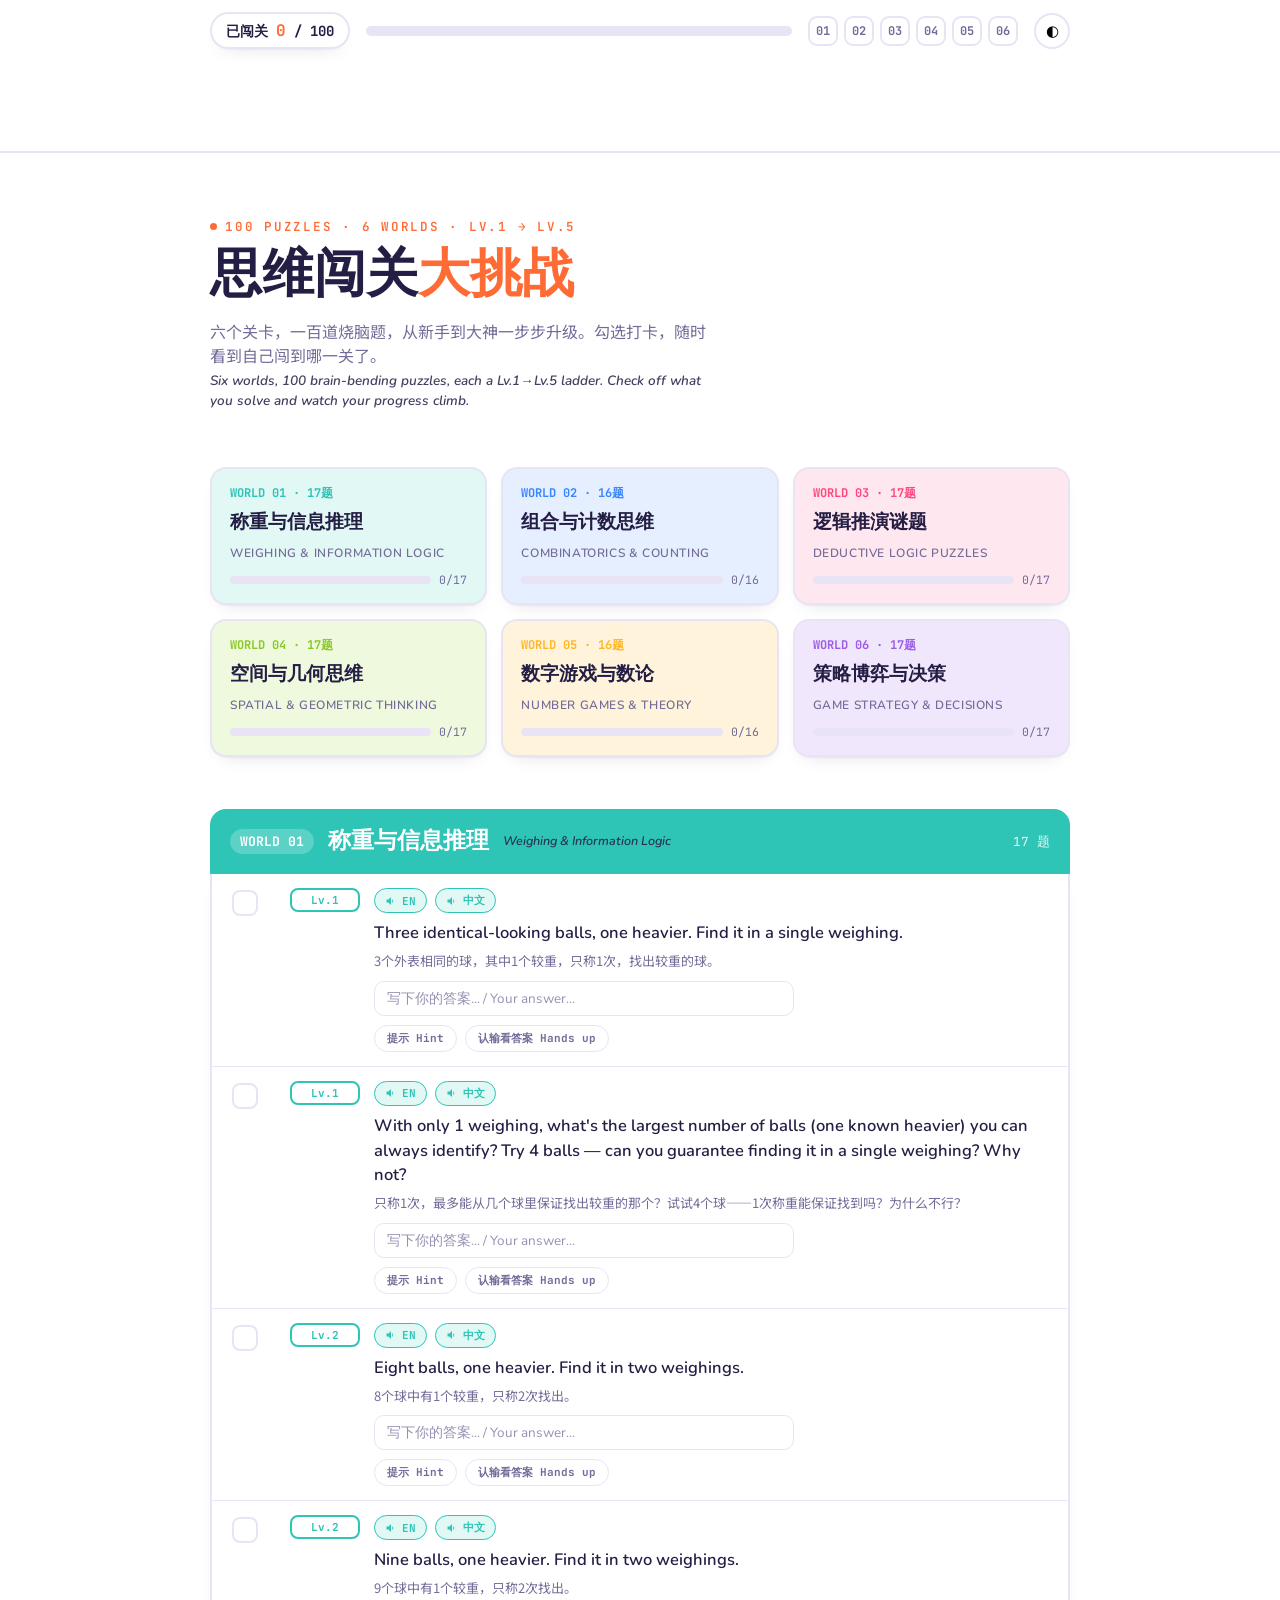
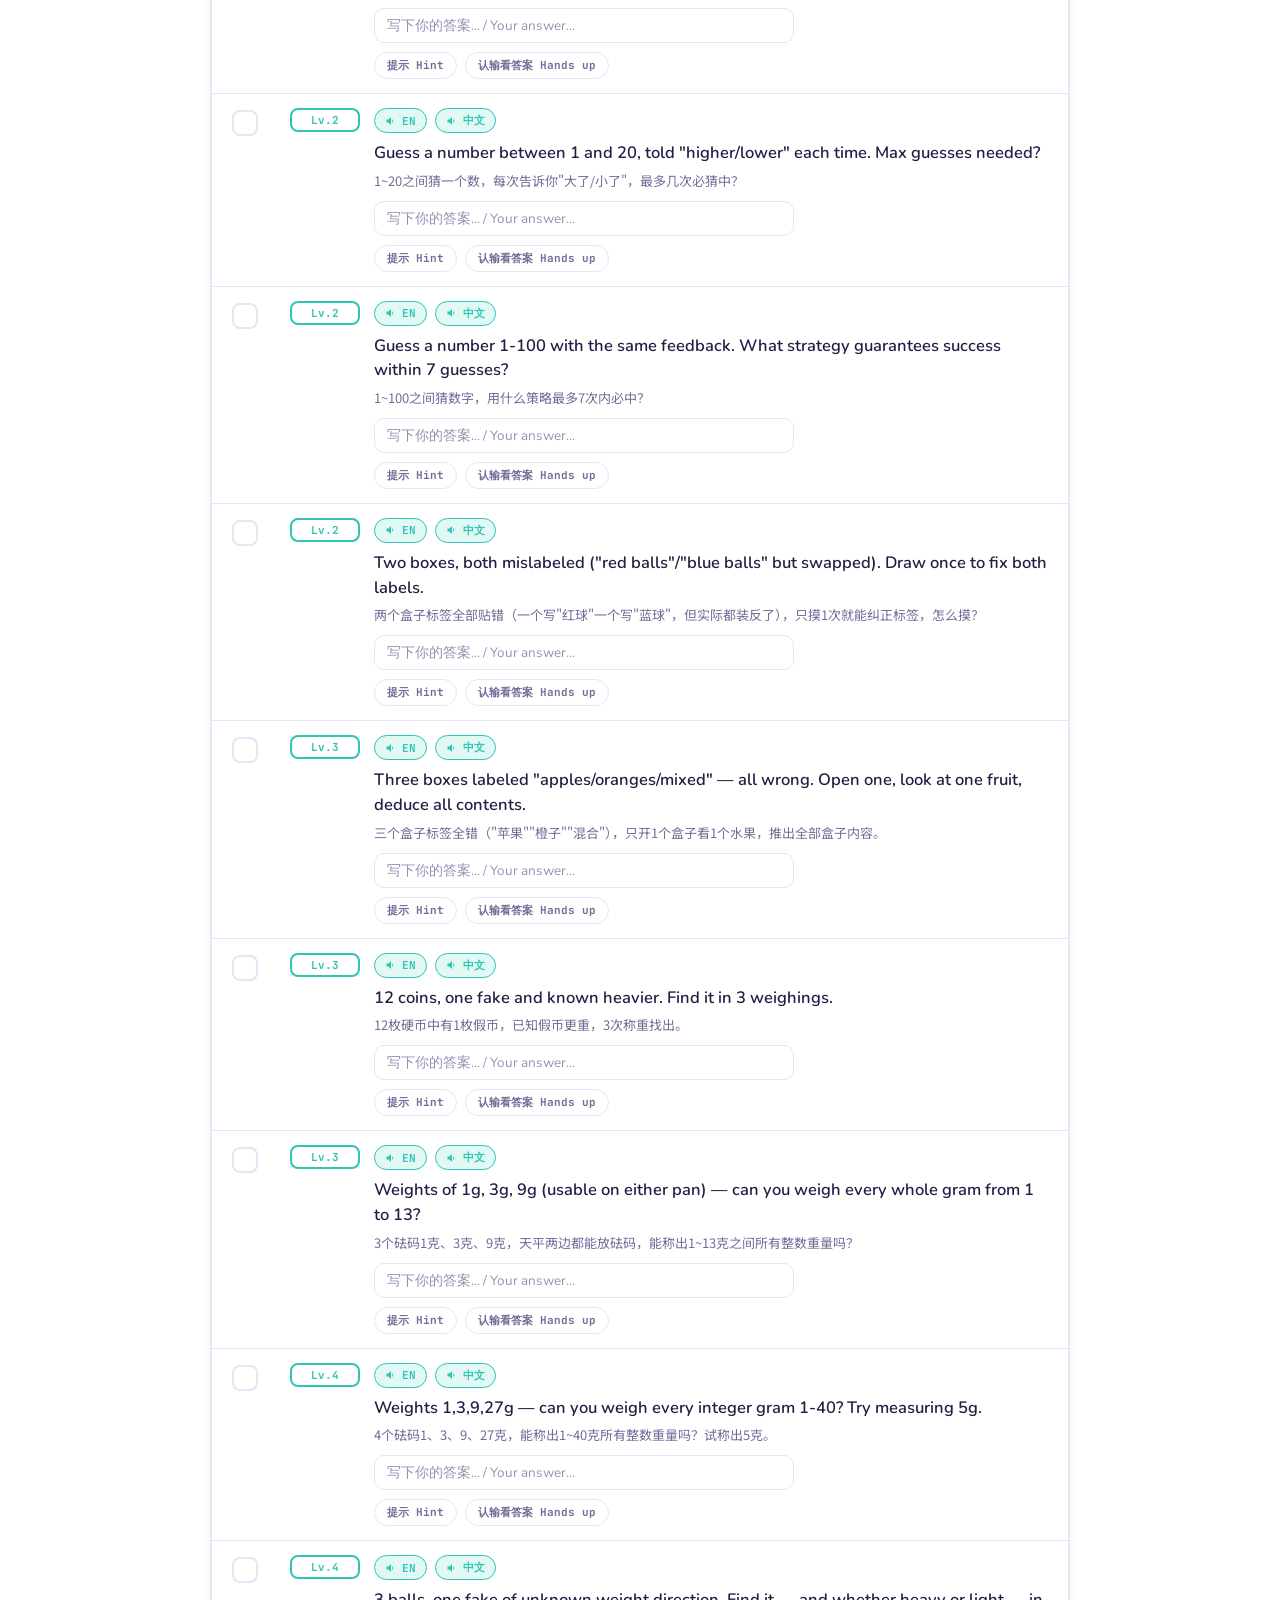
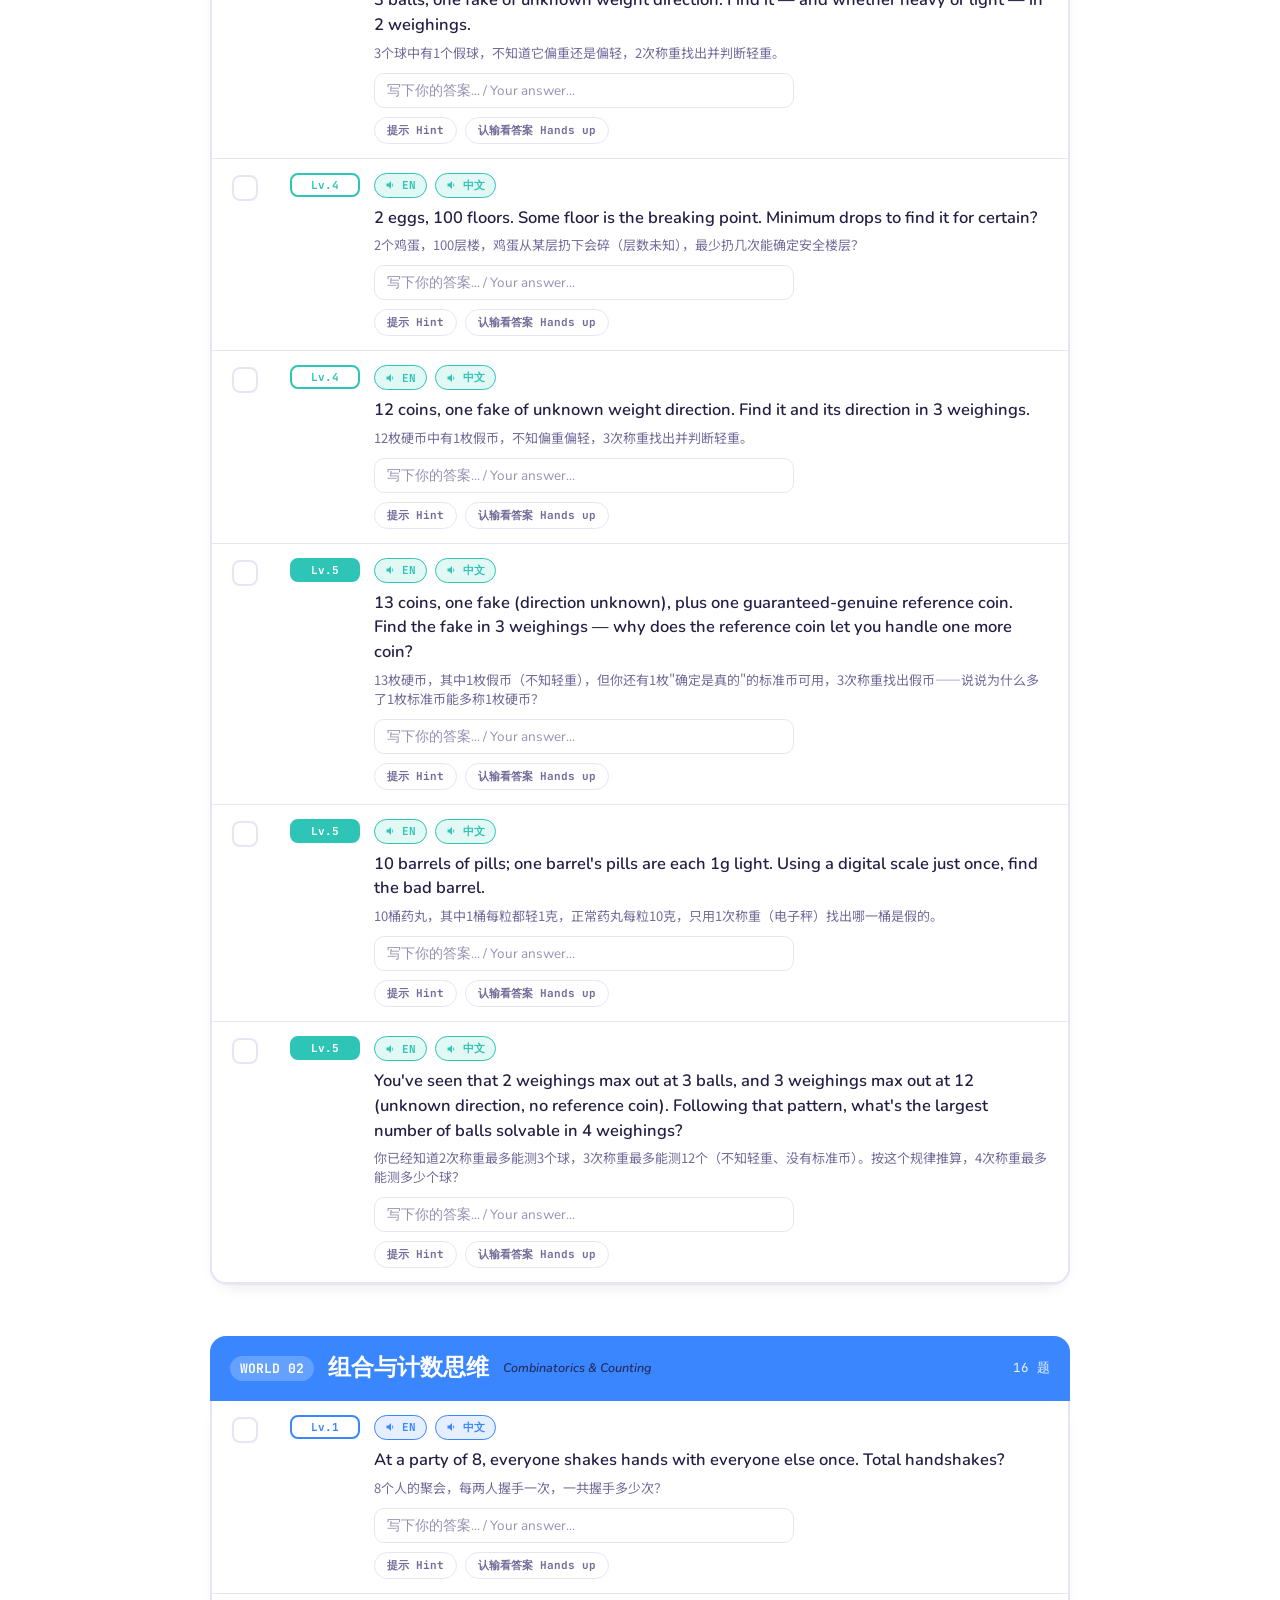
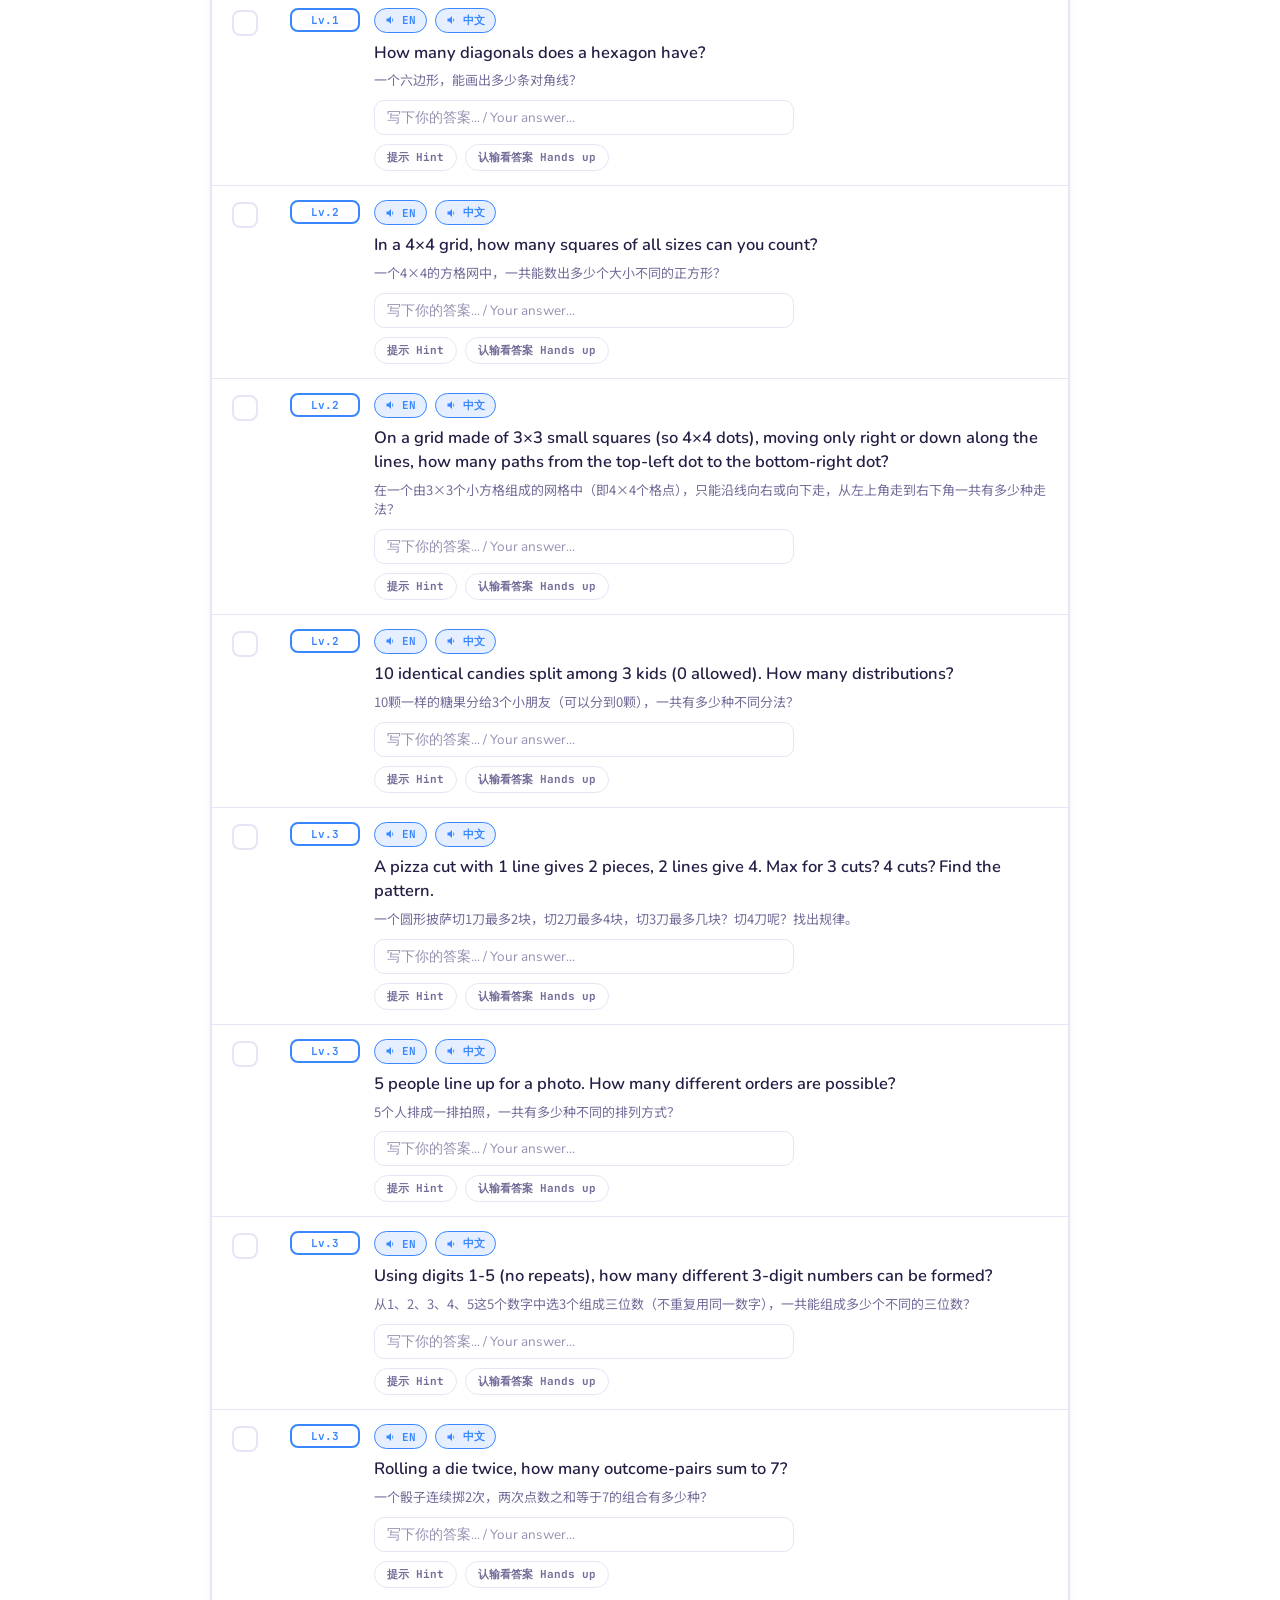
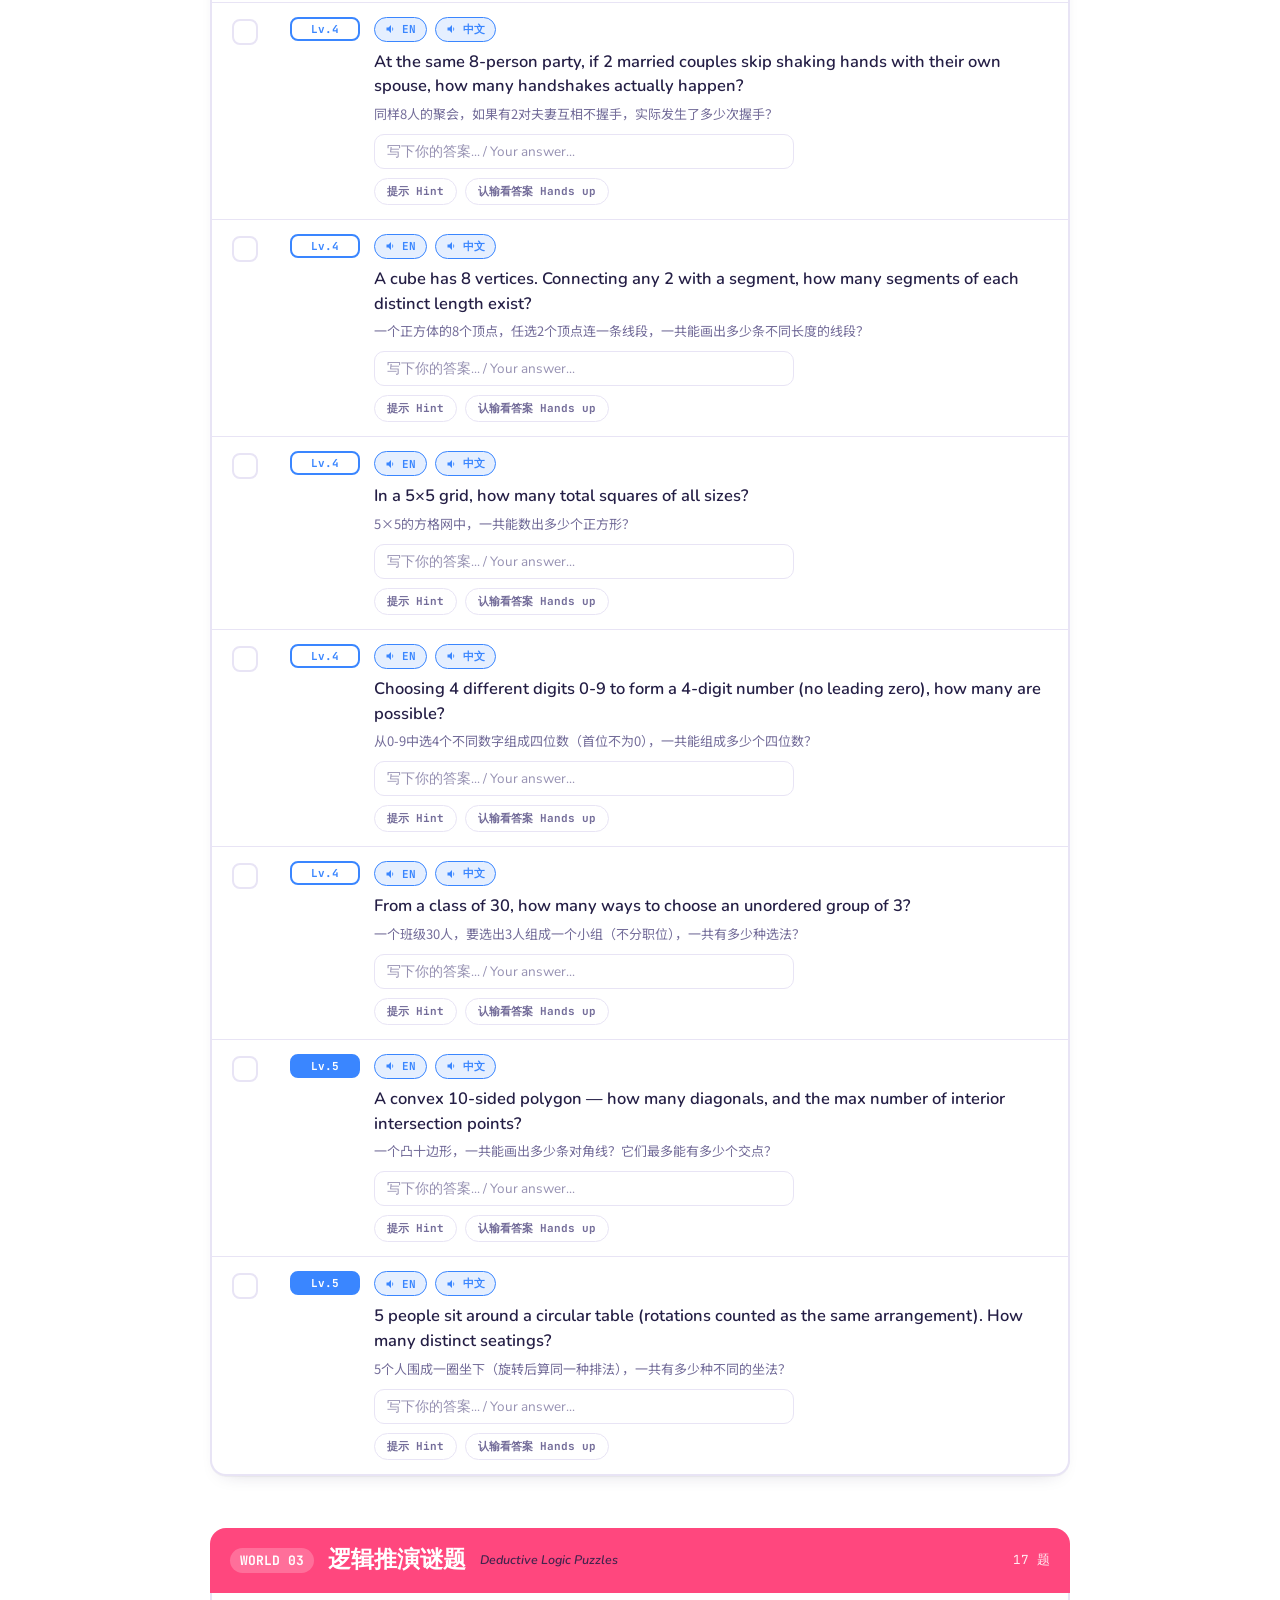
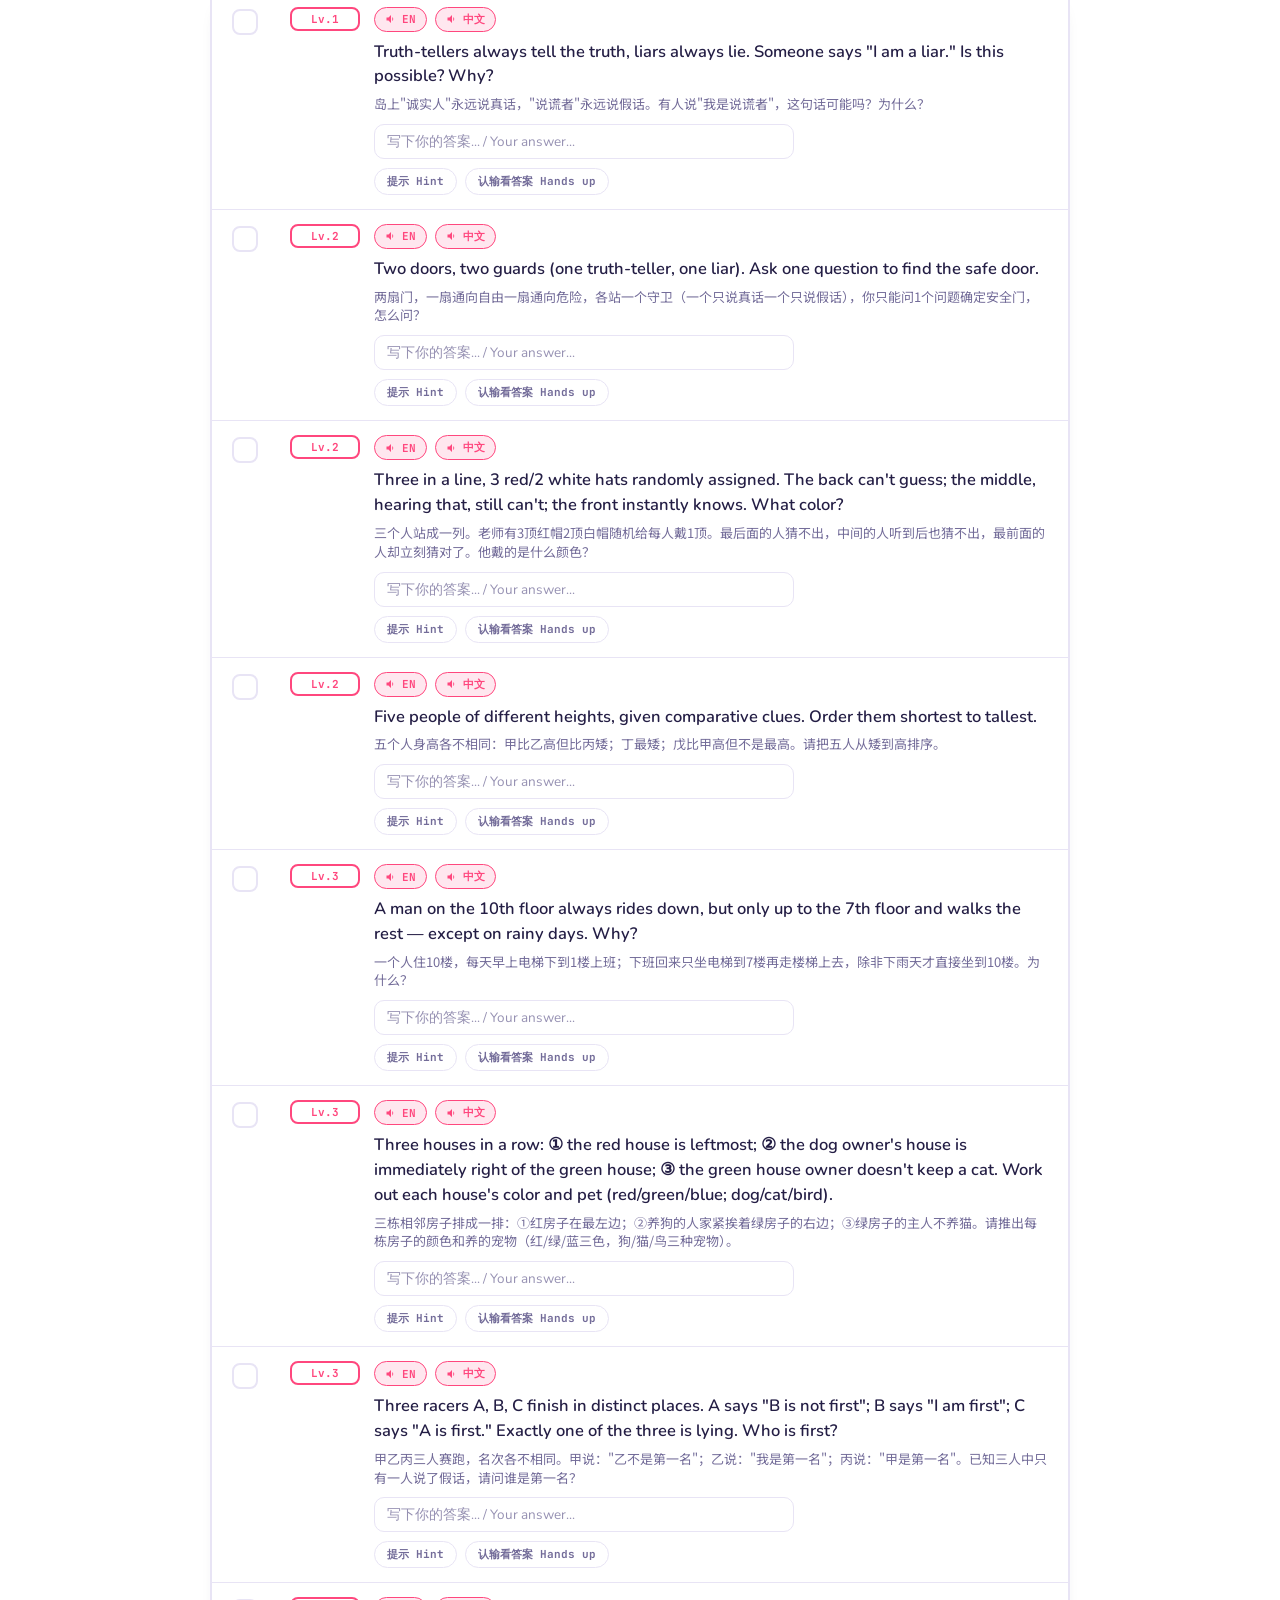
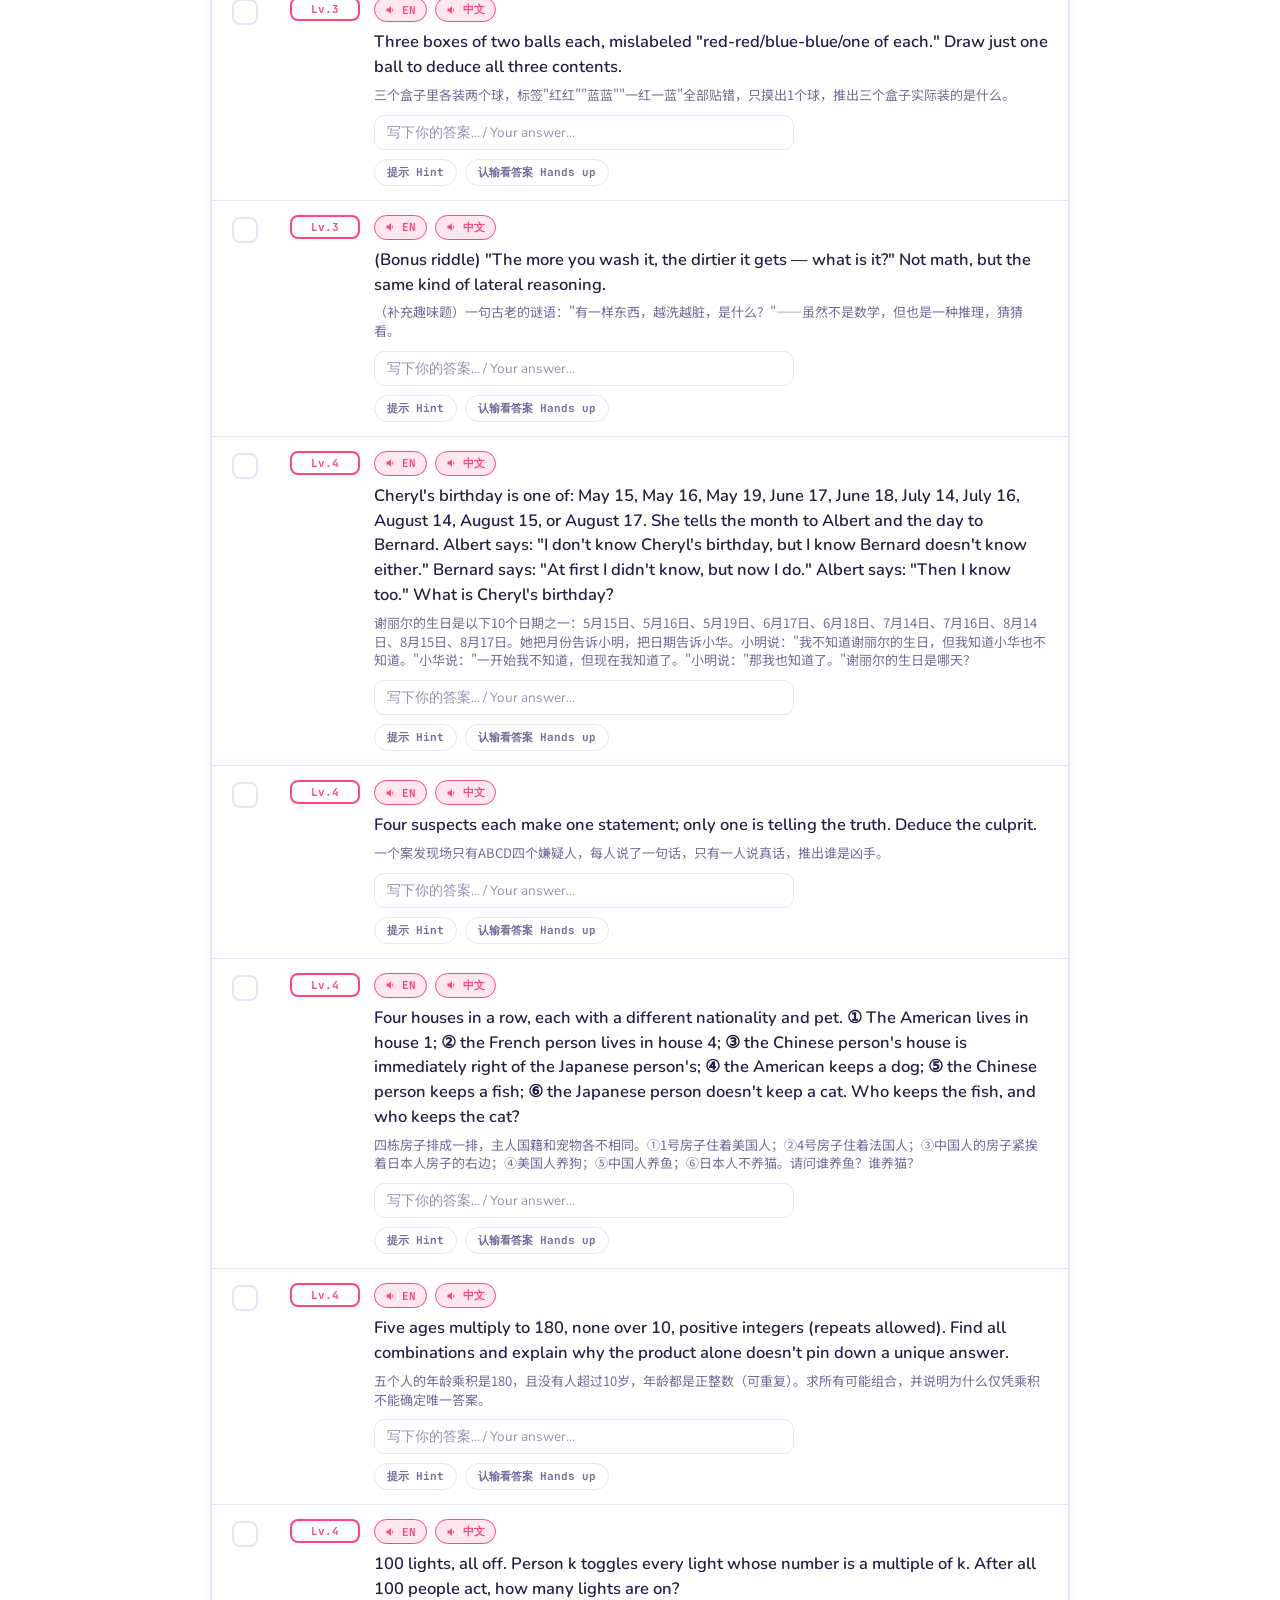
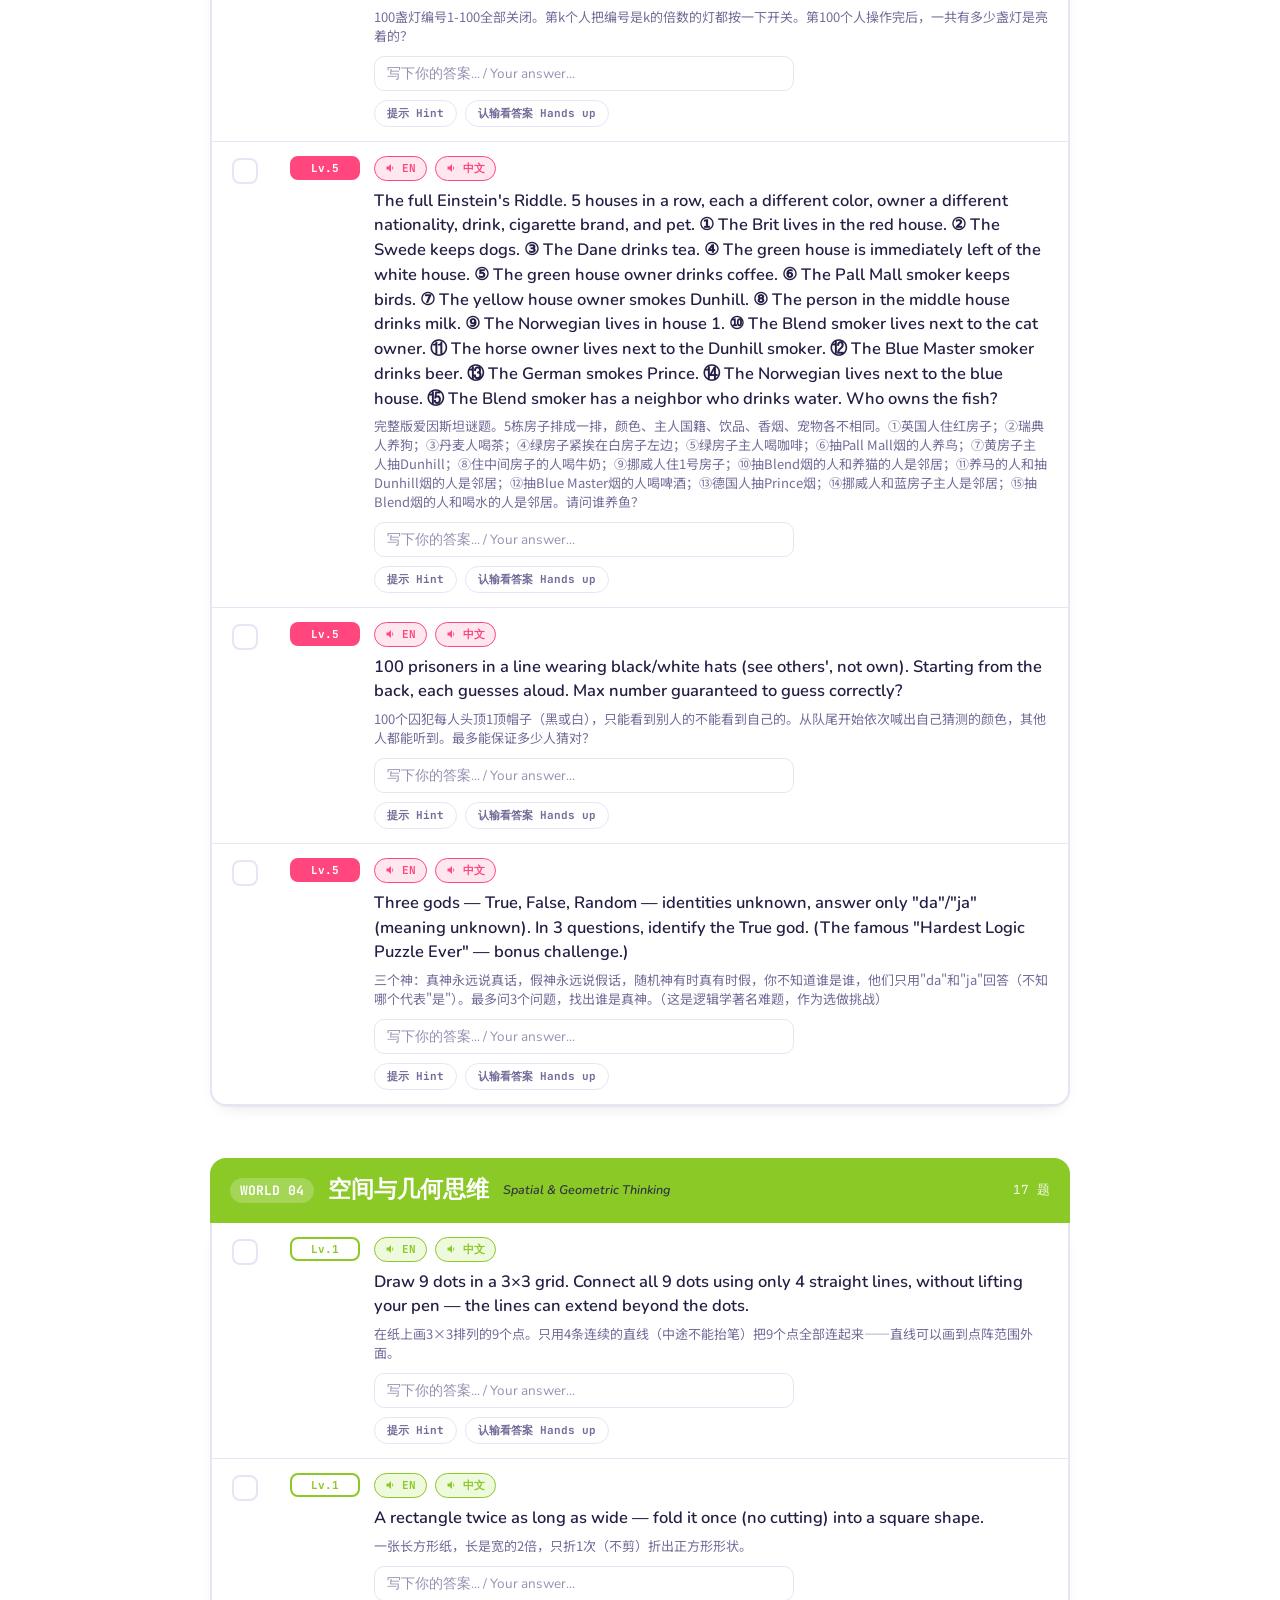
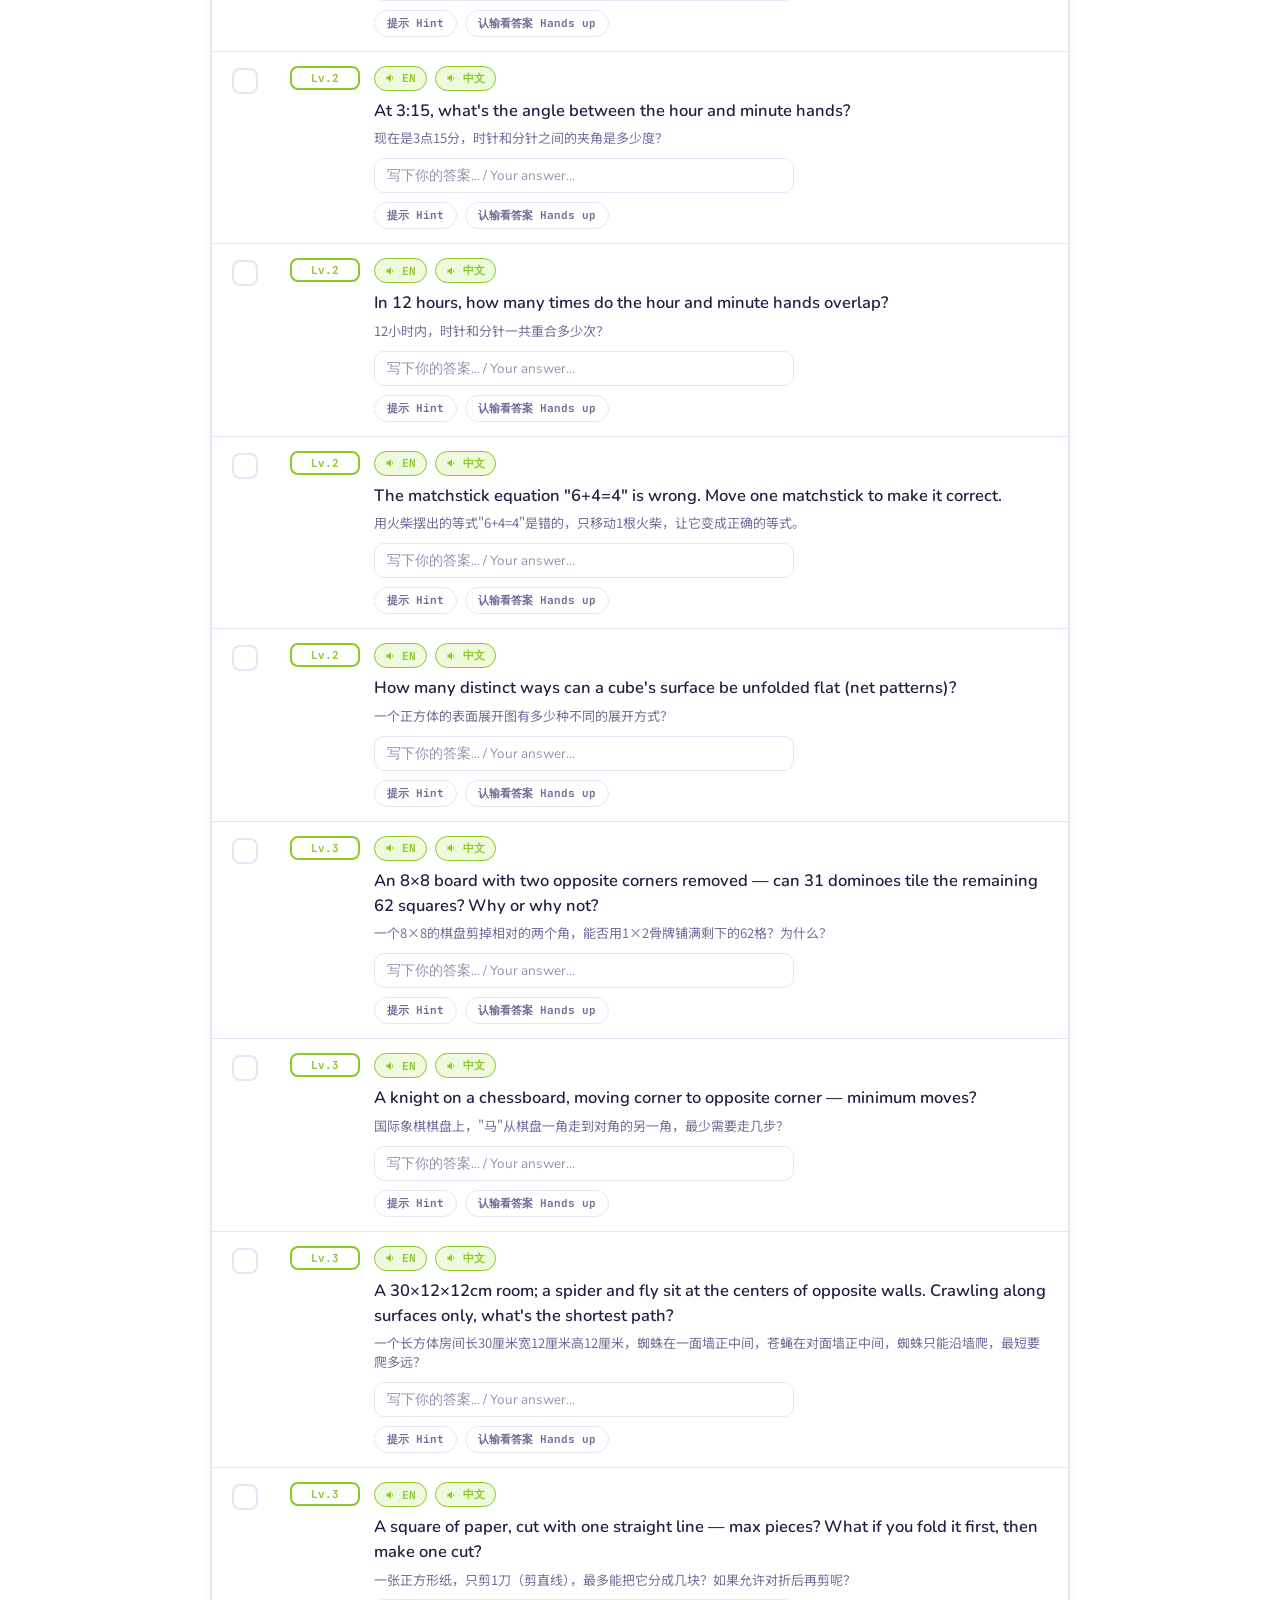
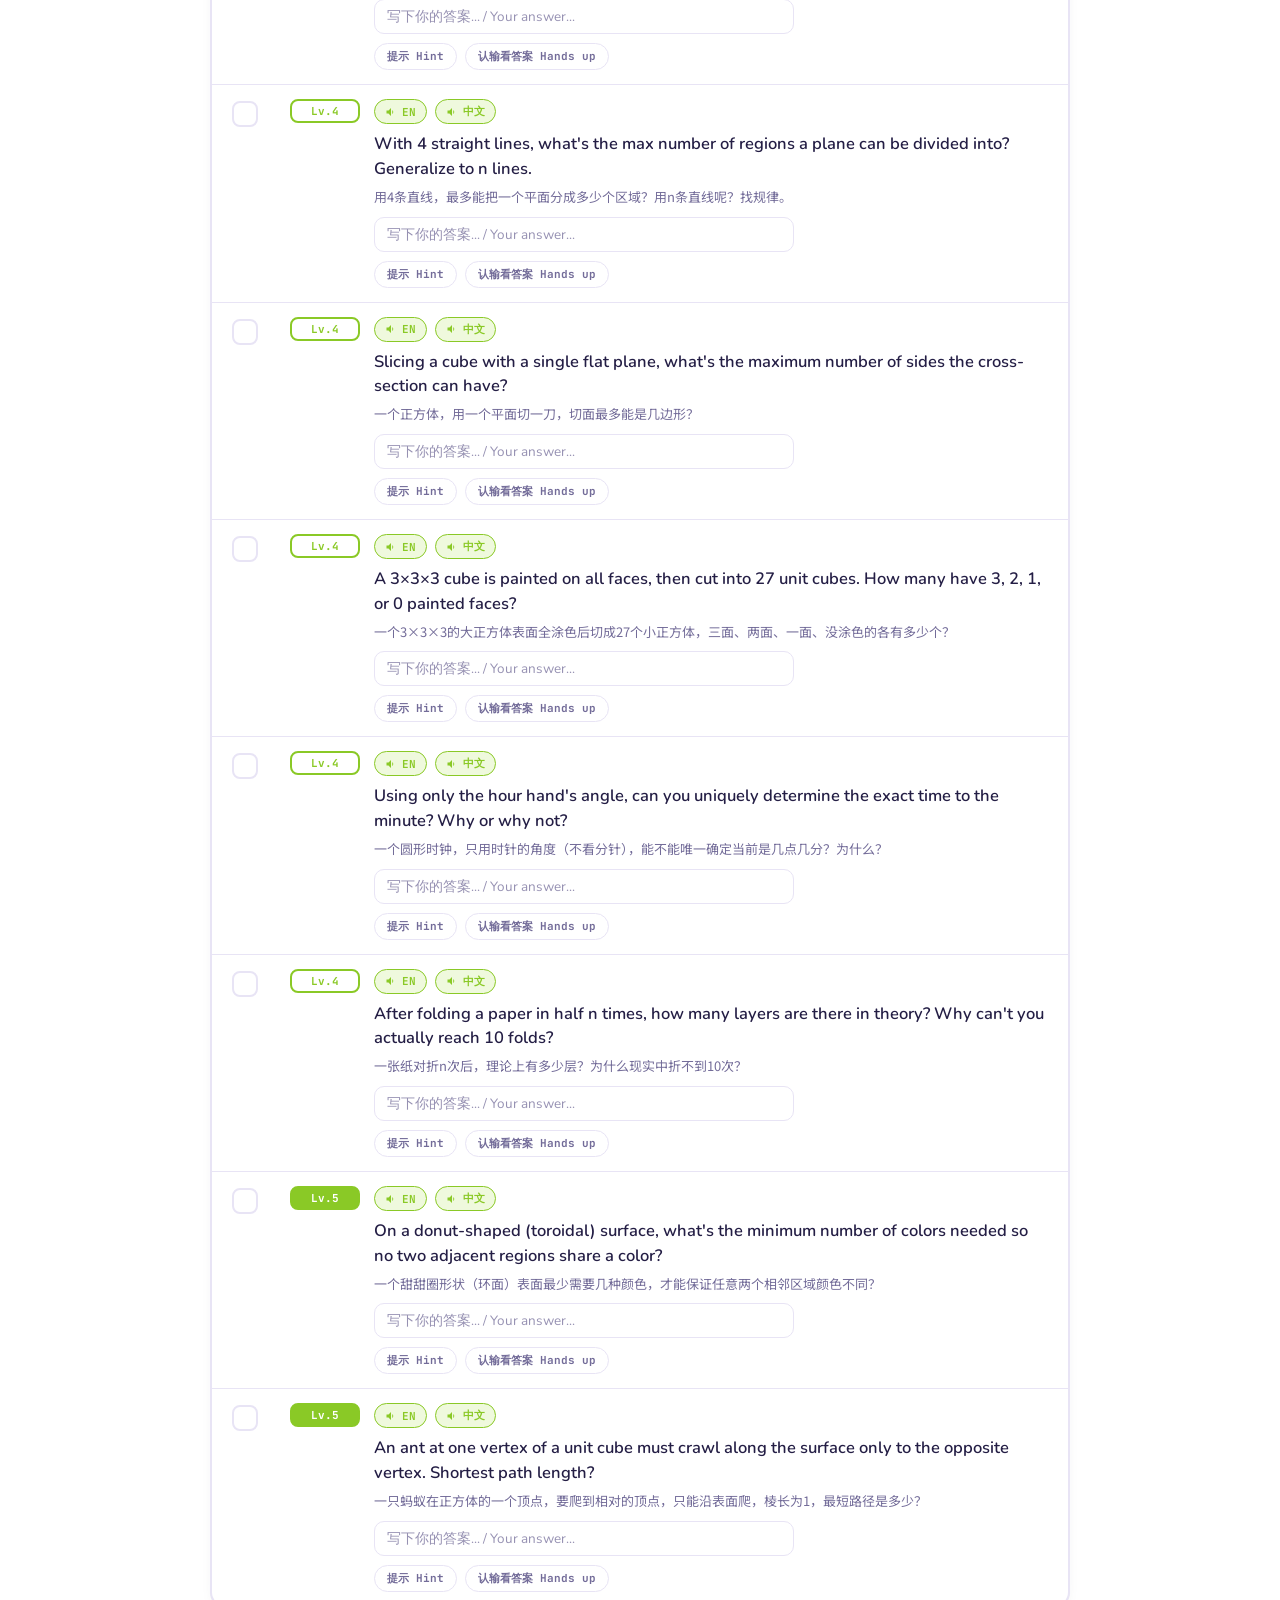
==== commit edb3a056: "Rename give-up button label to Hands up" ====
--- a/index.html
+++ b/index.html
@@ -322,23 +322,23 @@
     <span class="count">17 题</span>
   </div>
   <div class="quests">
-    <div class="quest" data-q="m1-01"><label class="chk"><input type="checkbox"><span class="box"><svg viewBox="0 0 24 24" fill="none"><path d="M4 12l5 5L20 6" stroke="white" stroke-width="3" stroke-linecap="round" stroke-linejoin="round"/></svg></span></label><span class="lv" data-lv="1">Lv.1</span><div><div class="speak-row"><button type="button" class="speak-btn" data-lang="en-US" aria-label="Read in English"><svg viewBox="0 0 24 24" fill="currentColor"><path d="M3 9v6h4l5 5V4L7 9H3z"/><path d="M16.5 12c0-1.77-.77-3.29-2-4.24v8.48c1.23-.95 2-2.47 2-4.24z"/></svg>EN</button><button type="button" class="speak-btn" data-lang="zh-CN" aria-label="朗读中文"><svg viewBox="0 0 24 24" fill="currentColor"><path d="M3 9v6h4l5 5V4L7 9H3z"/><path d="M16.5 12c0-1.77-.77-3.29-2-4.24v8.48c1.23-.95 2-2.47 2-4.24z"/></svg>中文</button></div><div class="en">Three identical-looking balls, one heavier. Find it in a single weighing.</div><div class="zh">3个外表相同的球，其中1个较重，只称1次，找出较重的球。</div><div class="answer-row"><input type="text" class="answer-input" placeholder="写下你的答案... / Your answer..."></div><div class="help-row"><button type="button" class="help-btn hint-btn">提示 Hint</button><button type="button" class="help-btn giveup-btn">认输看答案 Give up</button></div><div class="hint-box" hidden></div><div class="answer-box" hidden></div></div></div>
-    <div class="quest" data-q="m1-02"><label class="chk"><input type="checkbox"><span class="box"><svg viewBox="0 0 24 24" fill="none"><path d="M4 12l5 5L20 6" stroke="white" stroke-width="3" stroke-linecap="round" stroke-linejoin="round"/></svg></span></label><span class="lv" data-lv="1">Lv.1</span><div><div class="speak-row"><button type="button" class="speak-btn" data-lang="en-US" aria-label="Read in English"><svg viewBox="0 0 24 24" fill="currentColor"><path d="M3 9v6h4l5 5V4L7 9H3z"/><path d="M16.5 12c0-1.77-.77-3.29-2-4.24v8.48c1.23-.95 2-2.47 2-4.24z"/></svg>EN</button><button type="button" class="speak-btn" data-lang="zh-CN" aria-label="朗读中文"><svg viewBox="0 0 24 24" fill="currentColor"><path d="M3 9v6h4l5 5V4L7 9H3z"/><path d="M16.5 12c0-1.77-.77-3.29-2-4.24v8.48c1.23-.95 2-2.47 2-4.24z"/></svg>中文</button></div><div class="en">With only 1 weighing, what's the largest number of balls (one known heavier) you can always identify? Try 4 balls — can you guarantee finding it in a single weighing? Why not?</div><div class="zh">只称1次，最多能从几个球里保证找出较重的那个？试试4个球——1次称重能保证找到吗？为什么不行？</div><div class="answer-row"><input type="text" class="answer-input" placeholder="写下你的答案... / Your answer..."></div><div class="help-row"><button type="button" class="help-btn hint-btn">提示 Hint</button><button type="button" class="help-btn giveup-btn">认输看答案 Give up</button></div><div class="hint-box" hidden></div><div class="answer-box" hidden></div></div></div>
-    <div class="quest" data-q="m1-03"><label class="chk"><input type="checkbox"><span class="box"><svg viewBox="0 0 24 24" fill="none"><path d="M4 12l5 5L20 6" stroke="white" stroke-width="3" stroke-linecap="round" stroke-linejoin="round"/></svg></span></label><span class="lv" data-lv="2">Lv.2</span><div><div class="speak-row"><button type="button" class="speak-btn" data-lang="en-US" aria-label="Read in English"><svg viewBox="0 0 24 24" fill="currentColor"><path d="M3 9v6h4l5 5V4L7 9H3z"/><path d="M16.5 12c0-1.77-.77-3.29-2-4.24v8.48c1.23-.95 2-2.47 2-4.24z"/></svg>EN</button><button type="button" class="speak-btn" data-lang="zh-CN" aria-label="朗读中文"><svg viewBox="0 0 24 24" fill="currentColor"><path d="M3 9v6h4l5 5V4L7 9H3z"/><path d="M16.5 12c0-1.77-.77-3.29-2-4.24v8.48c1.23-.95 2-2.47 2-4.24z"/></svg>中文</button></div><div class="en">Eight balls, one heavier. Find it in two weighings.</div><div class="zh">8个球中有1个较重，只称2次找出。</div><div class="answer-row"><input type="text" class="answer-input" placeholder="写下你的答案... / Your answer..."></div><div class="help-row"><button type="button" class="help-btn hint-btn">提示 Hint</button><button type="button" class="help-btn giveup-btn">认输看答案 Give up</button></div><div class="hint-box" hidden></div><div class="answer-box" hidden></div></div></div>
-    <div class="quest" data-q="m1-04"><label class="chk"><input type="checkbox"><span class="box"><svg viewBox="0 0 24 24" fill="none"><path d="M4 12l5 5L20 6" stroke="white" stroke-width="3" stroke-linecap="round" stroke-linejoin="round"/></svg></span></label><span class="lv" data-lv="2">Lv.2</span><div><div class="speak-row"><button type="button" class="speak-btn" data-lang="en-US" aria-label="Read in English"><svg viewBox="0 0 24 24" fill="currentColor"><path d="M3 9v6h4l5 5V4L7 9H3z"/><path d="M16.5 12c0-1.77-.77-3.29-2-4.24v8.48c1.23-.95 2-2.47 2-4.24z"/></svg>EN</button><button type="button" class="speak-btn" data-lang="zh-CN" aria-label="朗读中文"><svg viewBox="0 0 24 24" fill="currentColor"><path d="M3 9v6h4l5 5V4L7 9H3z"/><path d="M16.5 12c0-1.77-.77-3.29-2-4.24v8.48c1.23-.95 2-2.47 2-4.24z"/></svg>中文</button></div><div class="en">Nine balls, one heavier. Find it in two weighings.</div><div class="zh">9个球中有1个较重，只称2次找出。</div><div class="answer-row"><input type="text" class="answer-input" placeholder="写下你的答案... / Your answer..."></div><div class="help-row"><button type="button" class="help-btn hint-btn">提示 Hint</button><button type="button" class="help-btn giveup-btn">认输看答案 Give up</button></div><div class="hint-box" hidden></div><div class="answer-box" hidden></div></div></div>
-    <div class="quest" data-q="m1-05"><label class="chk"><input type="checkbox"><span class="box"><svg viewBox="0 0 24 24" fill="none"><path d="M4 12l5 5L20 6" stroke="white" stroke-width="3" stroke-linecap="round" stroke-linejoin="round"/></svg></span></label><span class="lv" data-lv="2">Lv.2</span><div><div class="speak-row"><button type="button" class="speak-btn" data-lang="en-US" aria-label="Read in English"><svg viewBox="0 0 24 24" fill="currentColor"><path d="M3 9v6h4l5 5V4L7 9H3z"/><path d="M16.5 12c0-1.77-.77-3.29-2-4.24v8.48c1.23-.95 2-2.47 2-4.24z"/></svg>EN</button><button type="button" class="speak-btn" data-lang="zh-CN" aria-label="朗读中文"><svg viewBox="0 0 24 24" fill="currentColor"><path d="M3 9v6h4l5 5V4L7 9H3z"/><path d="M16.5 12c0-1.77-.77-3.29-2-4.24v8.48c1.23-.95 2-2.47 2-4.24z"/></svg>中文</button></div><div class="en">Guess a number between 1 and 20, told "higher/lower" each time. Max guesses needed?</div><div class="zh">1~20之间猜一个数，每次告诉你"大了/小了"，最多几次必猜中？</div><div class="answer-row"><input type="text" class="answer-input" placeholder="写下你的答案... / Your answer..."></div><div class="help-row"><button type="button" class="help-btn hint-btn">提示 Hint</button><button type="button" class="help-btn giveup-btn">认输看答案 Give up</button></div><div class="hint-box" hidden></div><div class="answer-box" hidden></div></div></div>
-    <div class="quest" data-q="m1-06"><label class="chk"><input type="checkbox"><span class="box"><svg viewBox="0 0 24 24" fill="none"><path d="M4 12l5 5L20 6" stroke="white" stroke-width="3" stroke-linecap="round" stroke-linejoin="round"/></svg></span></label><span class="lv" data-lv="2">Lv.2</span><div><div class="speak-row"><button type="button" class="speak-btn" data-lang="en-US" aria-label="Read in English"><svg viewBox="0 0 24 24" fill="currentColor"><path d="M3 9v6h4l5 5V4L7 9H3z"/><path d="M16.5 12c0-1.77-.77-3.29-2-4.24v8.48c1.23-.95 2-2.47 2-4.24z"/></svg>EN</button><button type="button" class="speak-btn" data-lang="zh-CN" aria-label="朗读中文"><svg viewBox="0 0 24 24" fill="currentColor"><path d="M3 9v6h4l5 5V4L7 9H3z"/><path d="M16.5 12c0-1.77-.77-3.29-2-4.24v8.48c1.23-.95 2-2.47 2-4.24z"/></svg>中文</button></div><div class="en">Guess a number 1-100 with the same feedback. What strategy guarantees success within 7 guesses?</div><div class="zh">1~100之间猜数字，用什么策略最多7次内必中？</div><div class="answer-row"><input type="text" class="answer-input" placeholder="写下你的答案... / Your answer..."></div><div class="help-row"><button type="button" class="help-btn hint-btn">提示 Hint</button><button type="button" class="help-btn giveup-btn">认输看答案 Give up</button></div><div class="hint-box" hidden></div><div class="answer-box" hidden></div></div></div>
-    <div class="quest" data-q="m1-07"><label class="chk"><input type="checkbox"><span class="box"><svg viewBox="0 0 24 24" fill="none"><path d="M4 12l5 5L20 6" stroke="white" stroke-width="3" stroke-linecap="round" stroke-linejoin="round"/></svg></span></label><span class="lv" data-lv="2">Lv.2</span><div><div class="speak-row"><button type="button" class="speak-btn" data-lang="en-US" aria-label="Read in English"><svg viewBox="0 0 24 24" fill="currentColor"><path d="M3 9v6h4l5 5V4L7 9H3z"/><path d="M16.5 12c0-1.77-.77-3.29-2-4.24v8.48c1.23-.95 2-2.47 2-4.24z"/></svg>EN</button><button type="button" class="speak-btn" data-lang="zh-CN" aria-label="朗读中文"><svg viewBox="0 0 24 24" fill="currentColor"><path d="M3 9v6h4l5 5V4L7 9H3z"/><path d="M16.5 12c0-1.77-.77-3.29-2-4.24v8.48c1.23-.95 2-2.47 2-4.24z"/></svg>中文</button></div><div class="en">Two boxes, both mislabeled ("red balls"/"blue balls" but swapped). Draw once to fix both labels.</div><div class="zh">两个盒子标签全部贴错（一个写"红球"一个写"蓝球"，但实际都装反了），只摸1次就能纠正标签，怎么摸？</div><div class="answer-row"><input type="text" class="answer-input" placeholder="写下你的答案... / Your answer..."></div><div class="help-row"><button type="button" class="help-btn hint-btn">提示 Hint</button><button type="button" class="help-btn giveup-btn">认输看答案 Give up</button></div><div class="hint-box" hidden></div><div class="answer-box" hidden></div></div></div>
-    <div class="quest" data-q="m1-08"><label class="chk"><input type="checkbox"><span class="box"><svg viewBox="0 0 24 24" fill="none"><path d="M4 12l5 5L20 6" stroke="white" stroke-width="3" stroke-linecap="round" stroke-linejoin="round"/></svg></span></label><span class="lv" data-lv="3">Lv.3</span><div><div class="speak-row"><button type="button" class="speak-btn" data-lang="en-US" aria-label="Read in English"><svg viewBox="0 0 24 24" fill="currentColor"><path d="M3 9v6h4l5 5V4L7 9H3z"/><path d="M16.5 12c0-1.77-.77-3.29-2-4.24v8.48c1.23-.95 2-2.47 2-4.24z"/></svg>EN</button><button type="button" class="speak-btn" data-lang="zh-CN" aria-label="朗读中文"><svg viewBox="0 0 24 24" fill="currentColor"><path d="M3 9v6h4l5 5V4L7 9H3z"/><path d="M16.5 12c0-1.77-.77-3.29-2-4.24v8.48c1.23-.95 2-2.47 2-4.24z"/></svg>中文</button></div><div class="en">Three boxes labeled "apples/oranges/mixed" — all wrong. Open one, look at one fruit, deduce all contents.</div><div class="zh">三个盒子标签全错（"苹果""橙子""混合"），只开1个盒子看1个水果，推出全部盒子内容。</div><div class="answer-row"><input type="text" class="answer-input" placeholder="写下你的答案... / Your answer..."></div><div class="help-row"><button type="button" class="help-btn hint-btn">提示 Hint</button><button type="button" class="help-btn giveup-btn">认输看答案 Give up</button></div><div class="hint-box" hidden></div><div class="answer-box" hidden></div></div></div>
-    <div class="quest" data-q="m1-09"><label class="chk"><input type="checkbox"><span class="box"><svg viewBox="0 0 24 24" fill="none"><path d="M4 12l5 5L20 6" stroke="white" stroke-width="3" stroke-linecap="round" stroke-linejoin="round"/></svg></span></label><span class="lv" data-lv="3">Lv.3</span><div><div class="speak-row"><button type="button" class="speak-btn" data-lang="en-US" aria-label="Read in English"><svg viewBox="0 0 24 24" fill="currentColor"><path d="M3 9v6h4l5 5V4L7 9H3z"/><path d="M16.5 12c0-1.77-.77-3.29-2-4.24v8.48c1.23-.95 2-2.47 2-4.24z"/></svg>EN</button><button type="button" class="speak-btn" data-lang="zh-CN" aria-label="朗读中文"><svg viewBox="0 0 24 24" fill="currentColor"><path d="M3 9v6h4l5 5V4L7 9H3z"/><path d="M16.5 12c0-1.77-.77-3.29-2-4.24v8.48c1.23-.95 2-2.47 2-4.24z"/></svg>中文</button></div><div class="en">12 coins, one fake and known heavier. Find it in 3 weighings.</div><div class="zh">12枚硬币中有1枚假币，已知假币更重，3次称重找出。</div><div class="answer-row"><input type="text" class="answer-input" placeholder="写下你的答案... / Your answer..."></div><div class="help-row"><button type="button" class="help-btn hint-btn">提示 Hint</button><button type="button" class="help-btn giveup-btn">认输看答案 Give up</button></div><div class="hint-box" hidden></div><div class="answer-box" hidden></div></div></div>
-    <div class="quest" data-q="m1-10"><label class="chk"><input type="checkbox"><span class="box"><svg viewBox="0 0 24 24" fill="none"><path d="M4 12l5 5L20 6" stroke="white" stroke-width="3" stroke-linecap="round" stroke-linejoin="round"/></svg></span></label><span class="lv" data-lv="3">Lv.3</span><div><div class="speak-row"><button type="button" class="speak-btn" data-lang="en-US" aria-label="Read in English"><svg viewBox="0 0 24 24" fill="currentColor"><path d="M3 9v6h4l5 5V4L7 9H3z"/><path d="M16.5 12c0-1.77-.77-3.29-2-4.24v8.48c1.23-.95 2-2.47 2-4.24z"/></svg>EN</button><button type="button" class="speak-btn" data-lang="zh-CN" aria-label="朗读中文"><svg viewBox="0 0 24 24" fill="currentColor"><path d="M3 9v6h4l5 5V4L7 9H3z"/><path d="M16.5 12c0-1.77-.77-3.29-2-4.24v8.48c1.23-.95 2-2.47 2-4.24z"/></svg>中文</button></div><div class="en">Weights of 1g, 3g, 9g (usable on either pan) — can you weigh every whole gram from 1 to 13?</div><div class="zh">3个砝码1克、3克、9克，天平两边都能放砝码，能称出1~13克之间所有整数重量吗？</div><div class="answer-row"><input type="text" class="answer-input" placeholder="写下你的答案... / Your answer..."></div><div class="help-row"><button type="button" class="help-btn hint-btn">提示 Hint</button><button type="button" class="help-btn giveup-btn">认输看答案 Give up</button></div><div class="hint-box" hidden></div><div class="answer-box" hidden></div></div></div>
-    <div class="quest" data-q="m1-11"><label class="chk"><input type="checkbox"><span class="box"><svg viewBox="0 0 24 24" fill="none"><path d="M4 12l5 5L20 6" stroke="white" stroke-width="3" stroke-linecap="round" stroke-linejoin="round"/></svg></span></label><span class="lv" data-lv="4">Lv.4</span><div><div class="speak-row"><button type="button" class="speak-btn" data-lang="en-US" aria-label="Read in English"><svg viewBox="0 0 24 24" fill="currentColor"><path d="M3 9v6h4l5 5V4L7 9H3z"/><path d="M16.5 12c0-1.77-.77-3.29-2-4.24v8.48c1.23-.95 2-2.47 2-4.24z"/></svg>EN</button><button type="button" class="speak-btn" data-lang="zh-CN" aria-label="朗读中文"><svg viewBox="0 0 24 24" fill="currentColor"><path d="M3 9v6h4l5 5V4L7 9H3z"/><path d="M16.5 12c0-1.77-.77-3.29-2-4.24v8.48c1.23-.95 2-2.47 2-4.24z"/></svg>中文</button></div><div class="en">Weights 1,3,9,27g — can you weigh every integer gram 1-40? Try measuring 5g.</div><div class="zh">4个砝码1、3、9、27克，能称出1~40克所有整数重量吗？试称出5克。</div><div class="answer-row"><input type="text" class="answer-input" placeholder="写下你的答案... / Your answer..."></div><div class="help-row"><button type="button" class="help-btn hint-btn">提示 Hint</button><button type="button" class="help-btn giveup-btn">认输看答案 Give up</button></div><div class="hint-box" hidden></div><div class="answer-box" hidden></div></div></div>
-    <div class="quest" data-q="m1-12"><label class="chk"><input type="checkbox"><span class="box"><svg viewBox="0 0 24 24" fill="none"><path d="M4 12l5 5L20 6" stroke="white" stroke-width="3" stroke-linecap="round" stroke-linejoin="round"/></svg></span></label><span class="lv" data-lv="4">Lv.4</span><div><div class="speak-row"><button type="button" class="speak-btn" data-lang="en-US" aria-label="Read in English"><svg viewBox="0 0 24 24" fill="currentColor"><path d="M3 9v6h4l5 5V4L7 9H3z"/><path d="M16.5 12c0-1.77-.77-3.29-2-4.24v8.48c1.23-.95 2-2.47 2-4.24z"/></svg>EN</button><button type="button" class="speak-btn" data-lang="zh-CN" aria-label="朗读中文"><svg viewBox="0 0 24 24" fill="currentColor"><path d="M3 9v6h4l5 5V4L7 9H3z"/><path d="M16.5 12c0-1.77-.77-3.29-2-4.24v8.48c1.23-.95 2-2.47 2-4.24z"/></svg>中文</button></div><div class="en">3 balls, one fake of unknown weight direction. Find it — and whether heavy or light — in 2 weighings.</div><div class="zh">3个球中有1个假球，不知道它偏重还是偏轻，2次称重找出并判断轻重。</div><div class="answer-row"><input type="text" class="answer-input" placeholder="写下你的答案... / Your answer..."></div><div class="help-row"><button type="button" class="help-btn hint-btn">提示 Hint</button><button type="button" class="help-btn giveup-btn">认输看答案 Give up</button></div><div class="hint-box" hidden></div><div class="answer-box" hidden></div></div></div>
-    <div class="quest" data-q="m1-13"><label class="chk"><input type="checkbox"><span class="box"><svg viewBox="0 0 24 24" fill="none"><path d="M4 12l5 5L20 6" stroke="white" stroke-width="3" stroke-linecap="round" stroke-linejoin="round"/></svg></span></label><span class="lv" data-lv="4">Lv.4</span><div><div class="speak-row"><button type="button" class="speak-btn" data-lang="en-US" aria-label="Read in English"><svg viewBox="0 0 24 24" fill="currentColor"><path d="M3 9v6h4l5 5V4L7 9H3z"/><path d="M16.5 12c0-1.77-.77-3.29-2-4.24v8.48c1.23-.95 2-2.47 2-4.24z"/></svg>EN</button><button type="button" class="speak-btn" data-lang="zh-CN" aria-label="朗读中文"><svg viewBox="0 0 24 24" fill="currentColor"><path d="M3 9v6h4l5 5V4L7 9H3z"/><path d="M16.5 12c0-1.77-.77-3.29-2-4.24v8.48c1.23-.95 2-2.47 2-4.24z"/></svg>中文</button></div><div class="en">2 eggs, 100 floors. Some floor is the breaking point. Minimum drops to find it for certain?</div><div class="zh">2个鸡蛋，100层楼，鸡蛋从某层扔下会碎（层数未知），最少扔几次能确定安全楼层？</div><div class="answer-row"><input type="text" class="answer-input" placeholder="写下你的答案... / Your answer..."></div><div class="help-row"><button type="button" class="help-btn hint-btn">提示 Hint</button><button type="button" class="help-btn giveup-btn">认输看答案 Give up</button></div><div class="hint-box" hidden></div><div class="answer-box" hidden></div></div></div>
-    <div class="quest" data-q="m1-14"><label class="chk"><input type="checkbox"><span class="box"><svg viewBox="0 0 24 24" fill="none"><path d="M4 12l5 5L20 6" stroke="white" stroke-width="3" stroke-linecap="round" stroke-linejoin="round"/></svg></span></label><span class="lv" data-lv="4">Lv.4</span><div><div class="speak-row"><button type="button" class="speak-btn" data-lang="en-US" aria-label="Read in English"><svg viewBox="0 0 24 24" fill="currentColor"><path d="M3 9v6h4l5 5V4L7 9H3z"/><path d="M16.5 12c0-1.77-.77-3.29-2-4.24v8.48c1.23-.95 2-2.47 2-4.24z"/></svg>EN</button><button type="button" class="speak-btn" data-lang="zh-CN" aria-label="朗读中文"><svg viewBox="0 0 24 24" fill="currentColor"><path d="M3 9v6h4l5 5V4L7 9H3z"/><path d="M16.5 12c0-1.77-.77-3.29-2-4.24v8.48c1.23-.95 2-2.47 2-4.24z"/></svg>中文</button></div><div class="en">12 coins, one fake of unknown weight direction. Find it and its direction in 3 weighings.</div><div class="zh">12枚硬币中有1枚假币，不知偏重偏轻，3次称重找出并判断轻重。</div><div class="answer-row"><input type="text" class="answer-input" placeholder="写下你的答案... / Your answer..."></div><div class="help-row"><button type="button" class="help-btn hint-btn">提示 Hint</button><button type="button" class="help-btn giveup-btn">认输看答案 Give up</button></div><div class="hint-box" hidden></div><div class="answer-box" hidden></div></div></div>
-    <div class="quest" data-q="m1-15"><label class="chk"><input type="checkbox"><span class="box"><svg viewBox="0 0 24 24" fill="none"><path d="M4 12l5 5L20 6" stroke="white" stroke-width="3" stroke-linecap="round" stroke-linejoin="round"/></svg></span></label><span class="lv" data-lv="5">Lv.5</span><div><div class="speak-row"><button type="button" class="speak-btn" data-lang="en-US" aria-label="Read in English"><svg viewBox="0 0 24 24" fill="currentColor"><path d="M3 9v6h4l5 5V4L7 9H3z"/><path d="M16.5 12c0-1.77-.77-3.29-2-4.24v8.48c1.23-.95 2-2.47 2-4.24z"/></svg>EN</button><button type="button" class="speak-btn" data-lang="zh-CN" aria-label="朗读中文"><svg viewBox="0 0 24 24" fill="currentColor"><path d="M3 9v6h4l5 5V4L7 9H3z"/><path d="M16.5 12c0-1.77-.77-3.29-2-4.24v8.48c1.23-.95 2-2.47 2-4.24z"/></svg>中文</button></div><div class="en">13 coins, one fake (direction unknown), plus one guaranteed-genuine reference coin. Find the fake in 3 weighings — why does the reference coin let you handle one more coin?</div><div class="zh">13枚硬币，其中1枚假币（不知轻重），但你还有1枚"确定是真的"的标准币可用，3次称重找出假币——说说为什么多了1枚标准币能多称1枚硬币？</div><div class="answer-row"><input type="text" class="answer-input" placeholder="写下你的答案... / Your answer..."></div><div class="help-row"><button type="button" class="help-btn hint-btn">提示 Hint</button><button type="button" class="help-btn giveup-btn">认输看答案 Give up</button></div><div class="hint-box" hidden></div><div class="answer-box" hidden></div></div></div>
-    <div class="quest" data-q="m1-16"><label class="chk"><input type="checkbox"><span class="box"><svg viewBox="0 0 24 24" fill="none"><path d="M4 12l5 5L20 6" stroke="white" stroke-width="3" stroke-linecap="round" stroke-linejoin="round"/></svg></span></label><span class="lv" data-lv="5">Lv.5</span><div><div class="speak-row"><button type="button" class="speak-btn" data-lang="en-US" aria-label="Read in English"><svg viewBox="0 0 24 24" fill="currentColor"><path d="M3 9v6h4l5 5V4L7 9H3z"/><path d="M16.5 12c0-1.77-.77-3.29-2-4.24v8.48c1.23-.95 2-2.47 2-4.24z"/></svg>EN</button><button type="button" class="speak-btn" data-lang="zh-CN" aria-label="朗读中文"><svg viewBox="0 0 24 24" fill="currentColor"><path d="M3 9v6h4l5 5V4L7 9H3z"/><path d="M16.5 12c0-1.77-.77-3.29-2-4.24v8.48c1.23-.95 2-2.47 2-4.24z"/></svg>中文</button></div><div class="en">10 barrels of pills; one barrel's pills are each 1g light. Using a digital scale just once, find the bad barrel.</div><div class="zh">10桶药丸，其中1桶每粒都轻1克，正常药丸每粒10克，只用1次称重（电子秤）找出哪一桶是假的。</div><div class="answer-row"><input type="text" class="answer-input" placeholder="写下你的答案... / Your answer..."></div><div class="help-row"><button type="button" class="help-btn hint-btn">提示 Hint</button><button type="button" class="help-btn giveup-btn">认输看答案 Give up</button></div><div class="hint-box" hidden></div><div class="answer-box" hidden></div></div></div>
-    <div class="quest" data-q="m1-17"><label class="chk"><input type="checkbox"><span class="box"><svg viewBox="0 0 24 24" fill="none"><path d="M4 12l5 5L20 6" stroke="white" stroke-width="3" stroke-linecap="round" stroke-linejoin="round"/></svg></span></label><span class="lv" data-lv="5">Lv.5</span><div><div class="speak-row"><button type="button" class="speak-btn" data-lang="en-US" aria-label="Read in English"><svg viewBox="0 0 24 24" fill="currentColor"><path d="M3 9v6h4l5 5V4L7 9H3z"/><path d="M16.5 12c0-1.77-.77-3.29-2-4.24v8.48c1.23-.95 2-2.47 2-4.24z"/></svg>EN</button><button type="button" class="speak-btn" data-lang="zh-CN" aria-label="朗读中文"><svg viewBox="0 0 24 24" fill="currentColor"><path d="M3 9v6h4l5 5V4L7 9H3z"/><path d="M16.5 12c0-1.77-.77-3.29-2-4.24v8.48c1.23-.95 2-2.47 2-4.24z"/></svg>中文</button></div><div class="en">You've seen that 2 weighings max out at 3 balls, and 3 weighings max out at 12 (unknown direction, no reference coin). Following that pattern, what's the largest number of balls solvable in 4 weighings?</div><div class="zh">你已经知道2次称重最多能测3个球，3次称重最多能测12个（不知轻重、没有标准币）。按这个规律推算，4次称重最多能测多少个球？</div><div class="answer-row"><input type="text" class="answer-input" placeholder="写下你的答案... / Your answer..."></div><div class="help-row"><button type="button" class="help-btn hint-btn">提示 Hint</button><button type="button" class="help-btn giveup-btn">认输看答案 Give up</button></div><div class="hint-box" hidden></div><div class="answer-box" hidden></div></div></div>
+    <div class="quest" data-q="m1-01"><label class="chk"><input type="checkbox"><span class="box"><svg viewBox="0 0 24 24" fill="none"><path d="M4 12l5 5L20 6" stroke="white" stroke-width="3" stroke-linecap="round" stroke-linejoin="round"/></svg></span></label><span class="lv" data-lv="1">Lv.1</span><div><div class="speak-row"><button type="button" class="speak-btn" data-lang="en-US" aria-label="Read in English"><svg viewBox="0 0 24 24" fill="currentColor"><path d="M3 9v6h4l5 5V4L7 9H3z"/><path d="M16.5 12c0-1.77-.77-3.29-2-4.24v8.48c1.23-.95 2-2.47 2-4.24z"/></svg>EN</button><button type="button" class="speak-btn" data-lang="zh-CN" aria-label="朗读中文"><svg viewBox="0 0 24 24" fill="currentColor"><path d="M3 9v6h4l5 5V4L7 9H3z"/><path d="M16.5 12c0-1.77-.77-3.29-2-4.24v8.48c1.23-.95 2-2.47 2-4.24z"/></svg>中文</button></div><div class="en">Three identical-looking balls, one heavier. Find it in a single weighing.</div><div class="zh">3个外表相同的球，其中1个较重，只称1次，找出较重的球。</div><div class="answer-row"><input type="text" class="answer-input" placeholder="写下你的答案... / Your answer..."></div><div class="help-row"><button type="button" class="help-btn hint-btn">提示 Hint</button><button type="button" class="help-btn giveup-btn">认输看答案 Hands up</button></div><div class="hint-box" hidden></div><div class="answer-box" hidden></div></div></div>
+    <div class="quest" data-q="m1-02"><label class="chk"><input type="checkbox"><span class="box"><svg viewBox="0 0 24 24" fill="none"><path d="M4 12l5 5L20 6" stroke="white" stroke-width="3" stroke-linecap="round" stroke-linejoin="round"/></svg></span></label><span class="lv" data-lv="1">Lv.1</span><div><div class="speak-row"><button type="button" class="speak-btn" data-lang="en-US" aria-label="Read in English"><svg viewBox="0 0 24 24" fill="currentColor"><path d="M3 9v6h4l5 5V4L7 9H3z"/><path d="M16.5 12c0-1.77-.77-3.29-2-4.24v8.48c1.23-.95 2-2.47 2-4.24z"/></svg>EN</button><button type="button" class="speak-btn" data-lang="zh-CN" aria-label="朗读中文"><svg viewBox="0 0 24 24" fill="currentColor"><path d="M3 9v6h4l5 5V4L7 9H3z"/><path d="M16.5 12c0-1.77-.77-3.29-2-4.24v8.48c1.23-.95 2-2.47 2-4.24z"/></svg>中文</button></div><div class="en">With only 1 weighing, what's the largest number of balls (one known heavier) you can always identify? Try 4 balls — can you guarantee finding it in a single weighing? Why not?</div><div class="zh">只称1次，最多能从几个球里保证找出较重的那个？试试4个球——1次称重能保证找到吗？为什么不行？</div><div class="answer-row"><input type="text" class="answer-input" placeholder="写下你的答案... / Your answer..."></div><div class="help-row"><button type="button" class="help-btn hint-btn">提示 Hint</button><button type="button" class="help-btn giveup-btn">认输看答案 Hands up</button></div><div class="hint-box" hidden></div><div class="answer-box" hidden></div></div></div>
+    <div class="quest" data-q="m1-03"><label class="chk"><input type="checkbox"><span class="box"><svg viewBox="0 0 24 24" fill="none"><path d="M4 12l5 5L20 6" stroke="white" stroke-width="3" stroke-linecap="round" stroke-linejoin="round"/></svg></span></label><span class="lv" data-lv="2">Lv.2</span><div><div class="speak-row"><button type="button" class="speak-btn" data-lang="en-US" aria-label="Read in English"><svg viewBox="0 0 24 24" fill="currentColor"><path d="M3 9v6h4l5 5V4L7 9H3z"/><path d="M16.5 12c0-1.77-.77-3.29-2-4.24v8.48c1.23-.95 2-2.47 2-4.24z"/></svg>EN</button><button type="button" class="speak-btn" data-lang="zh-CN" aria-label="朗读中文"><svg viewBox="0 0 24 24" fill="currentColor"><path d="M3 9v6h4l5 5V4L7 9H3z"/><path d="M16.5 12c0-1.77-.77-3.29-2-4.24v8.48c1.23-.95 2-2.47 2-4.24z"/></svg>中文</button></div><div class="en">Eight balls, one heavier. Find it in two weighings.</div><div class="zh">8个球中有1个较重，只称2次找出。</div><div class="answer-row"><input type="text" class="answer-input" placeholder="写下你的答案... / Your answer..."></div><div class="help-row"><button type="button" class="help-btn hint-btn">提示 Hint</button><button type="button" class="help-btn giveup-btn">认输看答案 Hands up</button></div><div class="hint-box" hidden></div><div class="answer-box" hidden></div></div></div>
+    <div class="quest" data-q="m1-04"><label class="chk"><input type="checkbox"><span class="box"><svg viewBox="0 0 24 24" fill="none"><path d="M4 12l5 5L20 6" stroke="white" stroke-width="3" stroke-linecap="round" stroke-linejoin="round"/></svg></span></label><span class="lv" data-lv="2">Lv.2</span><div><div class="speak-row"><button type="button" class="speak-btn" data-lang="en-US" aria-label="Read in English"><svg viewBox="0 0 24 24" fill="currentColor"><path d="M3 9v6h4l5 5V4L7 9H3z"/><path d="M16.5 12c0-1.77-.77-3.29-2-4.24v8.48c1.23-.95 2-2.47 2-4.24z"/></svg>EN</button><button type="button" class="speak-btn" data-lang="zh-CN" aria-label="朗读中文"><svg viewBox="0 0 24 24" fill="currentColor"><path d="M3 9v6h4l5 5V4L7 9H3z"/><path d="M16.5 12c0-1.77-.77-3.29-2-4.24v8.48c1.23-.95 2-2.47 2-4.24z"/></svg>中文</button></div><div class="en">Nine balls, one heavier. Find it in two weighings.</div><div class="zh">9个球中有1个较重，只称2次找出。</div><div class="answer-row"><input type="text" class="answer-input" placeholder="写下你的答案... / Your answer..."></div><div class="help-row"><button type="button" class="help-btn hint-btn">提示 Hint</button><button type="button" class="help-btn giveup-btn">认输看答案 Hands up</button></div><div class="hint-box" hidden></div><div class="answer-box" hidden></div></div></div>
+    <div class="quest" data-q="m1-05"><label class="chk"><input type="checkbox"><span class="box"><svg viewBox="0 0 24 24" fill="none"><path d="M4 12l5 5L20 6" stroke="white" stroke-width="3" stroke-linecap="round" stroke-linejoin="round"/></svg></span></label><span class="lv" data-lv="2">Lv.2</span><div><div class="speak-row"><button type="button" class="speak-btn" data-lang="en-US" aria-label="Read in English"><svg viewBox="0 0 24 24" fill="currentColor"><path d="M3 9v6h4l5 5V4L7 9H3z"/><path d="M16.5 12c0-1.77-.77-3.29-2-4.24v8.48c1.23-.95 2-2.47 2-4.24z"/></svg>EN</button><button type="button" class="speak-btn" data-lang="zh-CN" aria-label="朗读中文"><svg viewBox="0 0 24 24" fill="currentColor"><path d="M3 9v6h4l5 5V4L7 9H3z"/><path d="M16.5 12c0-1.77-.77-3.29-2-4.24v8.48c1.23-.95 2-2.47 2-4.24z"/></svg>中文</button></div><div class="en">Guess a number between 1 and 20, told "higher/lower" each time. Max guesses needed?</div><div class="zh">1~20之间猜一个数，每次告诉你"大了/小了"，最多几次必猜中？</div><div class="answer-row"><input type="text" class="answer-input" placeholder="写下你的答案... / Your answer..."></div><div class="help-row"><button type="button" class="help-btn hint-btn">提示 Hint</button><button type="button" class="help-btn giveup-btn">认输看答案 Hands up</button></div><div class="hint-box" hidden></div><div class="answer-box" hidden></div></div></div>
+    <div class="quest" data-q="m1-06"><label class="chk"><input type="checkbox"><span class="box"><svg viewBox="0 0 24 24" fill="none"><path d="M4 12l5 5L20 6" stroke="white" stroke-width="3" stroke-linecap="round" stroke-linejoin="round"/></svg></span></label><span class="lv" data-lv="2">Lv.2</span><div><div class="speak-row"><button type="button" class="speak-btn" data-lang="en-US" aria-label="Read in English"><svg viewBox="0 0 24 24" fill="currentColor"><path d="M3 9v6h4l5 5V4L7 9H3z"/><path d="M16.5 12c0-1.77-.77-3.29-2-4.24v8.48c1.23-.95 2-2.47 2-4.24z"/></svg>EN</button><button type="button" class="speak-btn" data-lang="zh-CN" aria-label="朗读中文"><svg viewBox="0 0 24 24" fill="currentColor"><path d="M3 9v6h4l5 5V4L7 9H3z"/><path d="M16.5 12c0-1.77-.77-3.29-2-4.24v8.48c1.23-.95 2-2.47 2-4.24z"/></svg>中文</button></div><div class="en">Guess a number 1-100 with the same feedback. What strategy guarantees success within 7 guesses?</div><div class="zh">1~100之间猜数字，用什么策略最多7次内必中？</div><div class="answer-row"><input type="text" class="answer-input" placeholder="写下你的答案... / Your answer..."></div><div class="help-row"><button type="button" class="help-btn hint-btn">提示 Hint</button><button type="button" class="help-btn giveup-btn">认输看答案 Hands up</button></div><div class="hint-box" hidden></div><div class="answer-box" hidden></div></div></div>
+    <div class="quest" data-q="m1-07"><label class="chk"><input type="checkbox"><span class="box"><svg viewBox="0 0 24 24" fill="none"><path d="M4 12l5 5L20 6" stroke="white" stroke-width="3" stroke-linecap="round" stroke-linejoin="round"/></svg></span></label><span class="lv" data-lv="2">Lv.2</span><div><div class="speak-row"><button type="button" class="speak-btn" data-lang="en-US" aria-label="Read in English"><svg viewBox="0 0 24 24" fill="currentColor"><path d="M3 9v6h4l5 5V4L7 9H3z"/><path d="M16.5 12c0-1.77-.77-3.29-2-4.24v8.48c1.23-.95 2-2.47 2-4.24z"/></svg>EN</button><button type="button" class="speak-btn" data-lang="zh-CN" aria-label="朗读中文"><svg viewBox="0 0 24 24" fill="currentColor"><path d="M3 9v6h4l5 5V4L7 9H3z"/><path d="M16.5 12c0-1.77-.77-3.29-2-4.24v8.48c1.23-.95 2-2.47 2-4.24z"/></svg>中文</button></div><div class="en">Two boxes, both mislabeled ("red balls"/"blue balls" but swapped). Draw once to fix both labels.</div><div class="zh">两个盒子标签全部贴错（一个写"红球"一个写"蓝球"，但实际都装反了），只摸1次就能纠正标签，怎么摸？</div><div class="answer-row"><input type="text" class="answer-input" placeholder="写下你的答案... / Your answer..."></div><div class="help-row"><button type="button" class="help-btn hint-btn">提示 Hint</button><button type="button" class="help-btn giveup-btn">认输看答案 Hands up</button></div><div class="hint-box" hidden></div><div class="answer-box" hidden></div></div></div>
+    <div class="quest" data-q="m1-08"><label class="chk"><input type="checkbox"><span class="box"><svg viewBox="0 0 24 24" fill="none"><path d="M4 12l5 5L20 6" stroke="white" stroke-width="3" stroke-linecap="round" stroke-linejoin="round"/></svg></span></label><span class="lv" data-lv="3">Lv.3</span><div><div class="speak-row"><button type="button" class="speak-btn" data-lang="en-US" aria-label="Read in English"><svg viewBox="0 0 24 24" fill="currentColor"><path d="M3 9v6h4l5 5V4L7 9H3z"/><path d="M16.5 12c0-1.77-.77-3.29-2-4.24v8.48c1.23-.95 2-2.47 2-4.24z"/></svg>EN</button><button type="button" class="speak-btn" data-lang="zh-CN" aria-label="朗读中文"><svg viewBox="0 0 24 24" fill="currentColor"><path d="M3 9v6h4l5 5V4L7 9H3z"/><path d="M16.5 12c0-1.77-.77-3.29-2-4.24v8.48c1.23-.95 2-2.47 2-4.24z"/></svg>中文</button></div><div class="en">Three boxes labeled "apples/oranges/mixed" — all wrong. Open one, look at one fruit, deduce all contents.</div><div class="zh">三个盒子标签全错（"苹果""橙子""混合"），只开1个盒子看1个水果，推出全部盒子内容。</div><div class="answer-row"><input type="text" class="answer-input" placeholder="写下你的答案... / Your answer..."></div><div class="help-row"><button type="button" class="help-btn hint-btn">提示 Hint</button><button type="button" class="help-btn giveup-btn">认输看答案 Hands up</button></div><div class="hint-box" hidden></div><div class="answer-box" hidden></div></div></div>
+    <div class="quest" data-q="m1-09"><label class="chk"><input type="checkbox"><span class="box"><svg viewBox="0 0 24 24" fill="none"><path d="M4 12l5 5L20 6" stroke="white" stroke-width="3" stroke-linecap="round" stroke-linejoin="round"/></svg></span></label><span class="lv" data-lv="3">Lv.3</span><div><div class="speak-row"><button type="button" class="speak-btn" data-lang="en-US" aria-label="Read in English"><svg viewBox="0 0 24 24" fill="currentColor"><path d="M3 9v6h4l5 5V4L7 9H3z"/><path d="M16.5 12c0-1.77-.77-3.29-2-4.24v8.48c1.23-.95 2-2.47 2-4.24z"/></svg>EN</button><button type="button" class="speak-btn" data-lang="zh-CN" aria-label="朗读中文"><svg viewBox="0 0 24 24" fill="currentColor"><path d="M3 9v6h4l5 5V4L7 9H3z"/><path d="M16.5 12c0-1.77-.77-3.29-2-4.24v8.48c1.23-.95 2-2.47 2-4.24z"/></svg>中文</button></div><div class="en">12 coins, one fake and known heavier. Find it in 3 weighings.</div><div class="zh">12枚硬币中有1枚假币，已知假币更重，3次称重找出。</div><div class="answer-row"><input type="text" class="answer-input" placeholder="写下你的答案... / Your answer..."></div><div class="help-row"><button type="button" class="help-btn hint-btn">提示 Hint</button><button type="button" class="help-btn giveup-btn">认输看答案 Hands up</button></div><div class="hint-box" hidden></div><div class="answer-box" hidden></div></div></div>
+    <div class="quest" data-q="m1-10"><label class="chk"><input type="checkbox"><span class="box"><svg viewBox="0 0 24 24" fill="none"><path d="M4 12l5 5L20 6" stroke="white" stroke-width="3" stroke-linecap="round" stroke-linejoin="round"/></svg></span></label><span class="lv" data-lv="3">Lv.3</span><div><div class="speak-row"><button type="button" class="speak-btn" data-lang="en-US" aria-label="Read in English"><svg viewBox="0 0 24 24" fill="currentColor"><path d="M3 9v6h4l5 5V4L7 9H3z"/><path d="M16.5 12c0-1.77-.77-3.29-2-4.24v8.48c1.23-.95 2-2.47 2-4.24z"/></svg>EN</button><button type="button" class="speak-btn" data-lang="zh-CN" aria-label="朗读中文"><svg viewBox="0 0 24 24" fill="currentColor"><path d="M3 9v6h4l5 5V4L7 9H3z"/><path d="M16.5 12c0-1.77-.77-3.29-2-4.24v8.48c1.23-.95 2-2.47 2-4.24z"/></svg>中文</button></div><div class="en">Weights of 1g, 3g, 9g (usable on either pan) — can you weigh every whole gram from 1 to 13?</div><div class="zh">3个砝码1克、3克、9克，天平两边都能放砝码，能称出1~13克之间所有整数重量吗？</div><div class="answer-row"><input type="text" class="answer-input" placeholder="写下你的答案... / Your answer..."></div><div class="help-row"><button type="button" class="help-btn hint-btn">提示 Hint</button><button type="button" class="help-btn giveup-btn">认输看答案 Hands up</button></div><div class="hint-box" hidden></div><div class="answer-box" hidden></div></div></div>
+    <div class="quest" data-q="m1-11"><label class="chk"><input type="checkbox"><span class="box"><svg viewBox="0 0 24 24" fill="none"><path d="M4 12l5 5L20 6" stroke="white" stroke-width="3" stroke-linecap="round" stroke-linejoin="round"/></svg></span></label><span class="lv" data-lv="4">Lv.4</span><div><div class="speak-row"><button type="button" class="speak-btn" data-lang="en-US" aria-label="Read in English"><svg viewBox="0 0 24 24" fill="currentColor"><path d="M3 9v6h4l5 5V4L7 9H3z"/><path d="M16.5 12c0-1.77-.77-3.29-2-4.24v8.48c1.23-.95 2-2.47 2-4.24z"/></svg>EN</button><button type="button" class="speak-btn" data-lang="zh-CN" aria-label="朗读中文"><svg viewBox="0 0 24 24" fill="currentColor"><path d="M3 9v6h4l5 5V4L7 9H3z"/><path d="M16.5 12c0-1.77-.77-3.29-2-4.24v8.48c1.23-.95 2-2.47 2-4.24z"/></svg>中文</button></div><div class="en">Weights 1,3,9,27g — can you weigh every integer gram 1-40? Try measuring 5g.</div><div class="zh">4个砝码1、3、9、27克，能称出1~40克所有整数重量吗？试称出5克。</div><div class="answer-row"><input type="text" class="answer-input" placeholder="写下你的答案... / Your answer..."></div><div class="help-row"><button type="button" class="help-btn hint-btn">提示 Hint</button><button type="button" class="help-btn giveup-btn">认输看答案 Hands up</button></div><div class="hint-box" hidden></div><div class="answer-box" hidden></div></div></div>
+    <div class="quest" data-q="m1-12"><label class="chk"><input type="checkbox"><span class="box"><svg viewBox="0 0 24 24" fill="none"><path d="M4 12l5 5L20 6" stroke="white" stroke-width="3" stroke-linecap="round" stroke-linejoin="round"/></svg></span></label><span class="lv" data-lv="4">Lv.4</span><div><div class="speak-row"><button type="button" class="speak-btn" data-lang="en-US" aria-label="Read in English"><svg viewBox="0 0 24 24" fill="currentColor"><path d="M3 9v6h4l5 5V4L7 9H3z"/><path d="M16.5 12c0-1.77-.77-3.29-2-4.24v8.48c1.23-.95 2-2.47 2-4.24z"/></svg>EN</button><button type="button" class="speak-btn" data-lang="zh-CN" aria-label="朗读中文"><svg viewBox="0 0 24 24" fill="currentColor"><path d="M3 9v6h4l5 5V4L7 9H3z"/><path d="M16.5 12c0-1.77-.77-3.29-2-4.24v8.48c1.23-.95 2-2.47 2-4.24z"/></svg>中文</button></div><div class="en">3 balls, one fake of unknown weight direction. Find it — and whether heavy or light — in 2 weighings.</div><div class="zh">3个球中有1个假球，不知道它偏重还是偏轻，2次称重找出并判断轻重。</div><div class="answer-row"><input type="text" class="answer-input" placeholder="写下你的答案... / Your answer..."></div><div class="help-row"><button type="button" class="help-btn hint-btn">提示 Hint</button><button type="button" class="help-btn giveup-btn">认输看答案 Hands up</button></div><div class="hint-box" hidden></div><div class="answer-box" hidden></div></div></div>
+    <div class="quest" data-q="m1-13"><label class="chk"><input type="checkbox"><span class="box"><svg viewBox="0 0 24 24" fill="none"><path d="M4 12l5 5L20 6" stroke="white" stroke-width="3" stroke-linecap="round" stroke-linejoin="round"/></svg></span></label><span class="lv" data-lv="4">Lv.4</span><div><div class="speak-row"><button type="button" class="speak-btn" data-lang="en-US" aria-label="Read in English"><svg viewBox="0 0 24 24" fill="currentColor"><path d="M3 9v6h4l5 5V4L7 9H3z"/><path d="M16.5 12c0-1.77-.77-3.29-2-4.24v8.48c1.23-.95 2-2.47 2-4.24z"/></svg>EN</button><button type="button" class="speak-btn" data-lang="zh-CN" aria-label="朗读中文"><svg viewBox="0 0 24 24" fill="currentColor"><path d="M3 9v6h4l5 5V4L7 9H3z"/><path d="M16.5 12c0-1.77-.77-3.29-2-4.24v8.48c1.23-.95 2-2.47 2-4.24z"/></svg>中文</button></div><div class="en">2 eggs, 100 floors. Some floor is the breaking point. Minimum drops to find it for certain?</div><div class="zh">2个鸡蛋，100层楼，鸡蛋从某层扔下会碎（层数未知），最少扔几次能确定安全楼层？</div><div class="answer-row"><input type="text" class="answer-input" placeholder="写下你的答案... / Your answer..."></div><div class="help-row"><button type="button" class="help-btn hint-btn">提示 Hint</button><button type="button" class="help-btn giveup-btn">认输看答案 Hands up</button></div><div class="hint-box" hidden></div><div class="answer-box" hidden></div></div></div>
+    <div class="quest" data-q="m1-14"><label class="chk"><input type="checkbox"><span class="box"><svg viewBox="0 0 24 24" fill="none"><path d="M4 12l5 5L20 6" stroke="white" stroke-width="3" stroke-linecap="round" stroke-linejoin="round"/></svg></span></label><span class="lv" data-lv="4">Lv.4</span><div><div class="speak-row"><button type="button" class="speak-btn" data-lang="en-US" aria-label="Read in English"><svg viewBox="0 0 24 24" fill="currentColor"><path d="M3 9v6h4l5 5V4L7 9H3z"/><path d="M16.5 12c0-1.77-.77-3.29-2-4.24v8.48c1.23-.95 2-2.47 2-4.24z"/></svg>EN</button><button type="button" class="speak-btn" data-lang="zh-CN" aria-label="朗读中文"><svg viewBox="0 0 24 24" fill="currentColor"><path d="M3 9v6h4l5 5V4L7 9H3z"/><path d="M16.5 12c0-1.77-.77-3.29-2-4.24v8.48c1.23-.95 2-2.47 2-4.24z"/></svg>中文</button></div><div class="en">12 coins, one fake of unknown weight direction. Find it and its direction in 3 weighings.</div><div class="zh">12枚硬币中有1枚假币，不知偏重偏轻，3次称重找出并判断轻重。</div><div class="answer-row"><input type="text" class="answer-input" placeholder="写下你的答案... / Your answer..."></div><div class="help-row"><button type="button" class="help-btn hint-btn">提示 Hint</button><button type="button" class="help-btn giveup-btn">认输看答案 Hands up</button></div><div class="hint-box" hidden></div><div class="answer-box" hidden></div></div></div>
+    <div class="quest" data-q="m1-15"><label class="chk"><input type="checkbox"><span class="box"><svg viewBox="0 0 24 24" fill="none"><path d="M4 12l5 5L20 6" stroke="white" stroke-width="3" stroke-linecap="round" stroke-linejoin="round"/></svg></span></label><span class="lv" data-lv="5">Lv.5</span><div><div class="speak-row"><button type="button" class="speak-btn" data-lang="en-US" aria-label="Read in English"><svg viewBox="0 0 24 24" fill="currentColor"><path d="M3 9v6h4l5 5V4L7 9H3z"/><path d="M16.5 12c0-1.77-.77-3.29-2-4.24v8.48c1.23-.95 2-2.47 2-4.24z"/></svg>EN</button><button type="button" class="speak-btn" data-lang="zh-CN" aria-label="朗读中文"><svg viewBox="0 0 24 24" fill="currentColor"><path d="M3 9v6h4l5 5V4L7 9H3z"/><path d="M16.5 12c0-1.77-.77-3.29-2-4.24v8.48c1.23-.95 2-2.47 2-4.24z"/></svg>中文</button></div><div class="en">13 coins, one fake (direction unknown), plus one guaranteed-genuine reference coin. Find the fake in 3 weighings — why does the reference coin let you handle one more coin?</div><div class="zh">13枚硬币，其中1枚假币（不知轻重），但你还有1枚"确定是真的"的标准币可用，3次称重找出假币——说说为什么多了1枚标准币能多称1枚硬币？</div><div class="answer-row"><input type="text" class="answer-input" placeholder="写下你的答案... / Your answer..."></div><div class="help-row"><button type="button" class="help-btn hint-btn">提示 Hint</button><button type="button" class="help-btn giveup-btn">认输看答案 Hands up</button></div><div class="hint-box" hidden></div><div class="answer-box" hidden></div></div></div>
+    <div class="quest" data-q="m1-16"><label class="chk"><input type="checkbox"><span class="box"><svg viewBox="0 0 24 24" fill="none"><path d="M4 12l5 5L20 6" stroke="white" stroke-width="3" stroke-linecap="round" stroke-linejoin="round"/></svg></span></label><span class="lv" data-lv="5">Lv.5</span><div><div class="speak-row"><button type="button" class="speak-btn" data-lang="en-US" aria-label="Read in English"><svg viewBox="0 0 24 24" fill="currentColor"><path d="M3 9v6h4l5 5V4L7 9H3z"/><path d="M16.5 12c0-1.77-.77-3.29-2-4.24v8.48c1.23-.95 2-2.47 2-4.24z"/></svg>EN</button><button type="button" class="speak-btn" data-lang="zh-CN" aria-label="朗读中文"><svg viewBox="0 0 24 24" fill="currentColor"><path d="M3 9v6h4l5 5V4L7 9H3z"/><path d="M16.5 12c0-1.77-.77-3.29-2-4.24v8.48c1.23-.95 2-2.47 2-4.24z"/></svg>中文</button></div><div class="en">10 barrels of pills; one barrel's pills are each 1g light. Using a digital scale just once, find the bad barrel.</div><div class="zh">10桶药丸，其中1桶每粒都轻1克，正常药丸每粒10克，只用1次称重（电子秤）找出哪一桶是假的。</div><div class="answer-row"><input type="text" class="answer-input" placeholder="写下你的答案... / Your answer..."></div><div class="help-row"><button type="button" class="help-btn hint-btn">提示 Hint</button><button type="button" class="help-btn giveup-btn">认输看答案 Hands up</button></div><div class="hint-box" hidden></div><div class="answer-box" hidden></div></div></div>
+    <div class="quest" data-q="m1-17"><label class="chk"><input type="checkbox"><span class="box"><svg viewBox="0 0 24 24" fill="none"><path d="M4 12l5 5L20 6" stroke="white" stroke-width="3" stroke-linecap="round" stroke-linejoin="round"/></svg></span></label><span class="lv" data-lv="5">Lv.5</span><div><div class="speak-row"><button type="button" class="speak-btn" data-lang="en-US" aria-label="Read in English"><svg viewBox="0 0 24 24" fill="currentColor"><path d="M3 9v6h4l5 5V4L7 9H3z"/><path d="M16.5 12c0-1.77-.77-3.29-2-4.24v8.48c1.23-.95 2-2.47 2-4.24z"/></svg>EN</button><button type="button" class="speak-btn" data-lang="zh-CN" aria-label="朗读中文"><svg viewBox="0 0 24 24" fill="currentColor"><path d="M3 9v6h4l5 5V4L7 9H3z"/><path d="M16.5 12c0-1.77-.77-3.29-2-4.24v8.48c1.23-.95 2-2.47 2-4.24z"/></svg>中文</button></div><div class="en">You've seen that 2 weighings max out at 3 balls, and 3 weighings max out at 12 (unknown direction, no reference coin). Following that pattern, what's the largest number of balls solvable in 4 weighings?</div><div class="zh">你已经知道2次称重最多能测3个球，3次称重最多能测12个（不知轻重、没有标准币）。按这个规律推算，4次称重最多能测多少个球？</div><div class="answer-row"><input type="text" class="answer-input" placeholder="写下你的答案... / Your answer..."></div><div class="help-row"><button type="button" class="help-btn hint-btn">提示 Hint</button><button type="button" class="help-btn giveup-btn">认输看答案 Hands up</button></div><div class="hint-box" hidden></div><div class="answer-box" hidden></div></div></div>
   </div>
 </section>
 
@@ -351,22 +351,22 @@
     <span class="count">16 题</span>
   </div>
   <div class="quests">
-    <div class="quest" data-q="m2-01"><label class="chk"><input type="checkbox"><span class="box"><svg viewBox="0 0 24 24" fill="none"><path d="M4 12l5 5L20 6" stroke="white" stroke-width="3" stroke-linecap="round" stroke-linejoin="round"/></svg></span></label><span class="lv" data-lv="1">Lv.1</span><div><div class="speak-row"><button type="button" class="speak-btn" data-lang="en-US" aria-label="Read in English"><svg viewBox="0 0 24 24" fill="currentColor"><path d="M3 9v6h4l5 5V4L7 9H3z"/><path d="M16.5 12c0-1.77-.77-3.29-2-4.24v8.48c1.23-.95 2-2.47 2-4.24z"/></svg>EN</button><button type="button" class="speak-btn" data-lang="zh-CN" aria-label="朗读中文"><svg viewBox="0 0 24 24" fill="currentColor"><path d="M3 9v6h4l5 5V4L7 9H3z"/><path d="M16.5 12c0-1.77-.77-3.29-2-4.24v8.48c1.23-.95 2-2.47 2-4.24z"/></svg>中文</button></div><div class="en">At a party of 8, everyone shakes hands with everyone else once. Total handshakes?</div><div class="zh">8个人的聚会，每两人握手一次，一共握手多少次？</div><div class="answer-row"><input type="text" class="answer-input" placeholder="写下你的答案... / Your answer..."></div><div class="help-row"><button type="button" class="help-btn hint-btn">提示 Hint</button><button type="button" class="help-btn giveup-btn">认输看答案 Give up</button></div><div class="hint-box" hidden></div><div class="answer-box" hidden></div></div></div>
-    <div class="quest" data-q="m2-02"><label class="chk"><input type="checkbox"><span class="box"><svg viewBox="0 0 24 24" fill="none"><path d="M4 12l5 5L20 6" stroke="white" stroke-width="3" stroke-linecap="round" stroke-linejoin="round"/></svg></span></label><span class="lv" data-lv="1">Lv.1</span><div><div class="speak-row"><button type="button" class="speak-btn" data-lang="en-US" aria-label="Read in English"><svg viewBox="0 0 24 24" fill="currentColor"><path d="M3 9v6h4l5 5V4L7 9H3z"/><path d="M16.5 12c0-1.77-.77-3.29-2-4.24v8.48c1.23-.95 2-2.47 2-4.24z"/></svg>EN</button><button type="button" class="speak-btn" data-lang="zh-CN" aria-label="朗读中文"><svg viewBox="0 0 24 24" fill="currentColor"><path d="M3 9v6h4l5 5V4L7 9H3z"/><path d="M16.5 12c0-1.77-.77-3.29-2-4.24v8.48c1.23-.95 2-2.47 2-4.24z"/></svg>中文</button></div><div class="en">How many diagonals does a hexagon have?</div><div class="zh">一个六边形，能画出多少条对角线？</div><div class="answer-row"><input type="text" class="answer-input" placeholder="写下你的答案... / Your answer..."></div><div class="help-row"><button type="button" class="help-btn hint-btn">提示 Hint</button><button type="button" class="help-btn giveup-btn">认输看答案 Give up</button></div><div class="hint-box" hidden></div><div class="answer-box" hidden></div></div></div>
-    <div class="quest" data-q="m2-03"><label class="chk"><input type="checkbox"><span class="box"><svg viewBox="0 0 24 24" fill="none"><path d="M4 12l5 5L20 6" stroke="white" stroke-width="3" stroke-linecap="round" stroke-linejoin="round"/></svg></span></label><span class="lv" data-lv="2">Lv.2</span><div><div class="speak-row"><button type="button" class="speak-btn" data-lang="en-US" aria-label="Read in English"><svg viewBox="0 0 24 24" fill="currentColor"><path d="M3 9v6h4l5 5V4L7 9H3z"/><path d="M16.5 12c0-1.77-.77-3.29-2-4.24v8.48c1.23-.95 2-2.47 2-4.24z"/></svg>EN</button><button type="button" class="speak-btn" data-lang="zh-CN" aria-label="朗读中文"><svg viewBox="0 0 24 24" fill="currentColor"><path d="M3 9v6h4l5 5V4L7 9H3z"/><path d="M16.5 12c0-1.77-.77-3.29-2-4.24v8.48c1.23-.95 2-2.47 2-4.24z"/></svg>中文</button></div><div class="en">In a 4×4 grid, how many squares of all sizes can you count?</div><div class="zh">一个4×4的方格网中，一共能数出多少个大小不同的正方形？</div><div class="answer-row"><input type="text" class="answer-input" placeholder="写下你的答案... / Your answer..."></div><div class="help-row"><button type="button" class="help-btn hint-btn">提示 Hint</button><button type="button" class="help-btn giveup-btn">认输看答案 Give up</button></div><div class="hint-box" hidden></div><div class="answer-box" hidden></div></div></div>
-    <div class="quest" data-q="m2-04"><label class="chk"><input type="checkbox"><span class="box"><svg viewBox="0 0 24 24" fill="none"><path d="M4 12l5 5L20 6" stroke="white" stroke-width="3" stroke-linecap="round" stroke-linejoin="round"/></svg></span></label><span class="lv" data-lv="2">Lv.2</span><div><div class="speak-row"><button type="button" class="speak-btn" data-lang="en-US" aria-label="Read in English"><svg viewBox="0 0 24 24" fill="currentColor"><path d="M3 9v6h4l5 5V4L7 9H3z"/><path d="M16.5 12c0-1.77-.77-3.29-2-4.24v8.48c1.23-.95 2-2.47 2-4.24z"/></svg>EN</button><button type="button" class="speak-btn" data-lang="zh-CN" aria-label="朗读中文"><svg viewBox="0 0 24 24" fill="currentColor"><path d="M3 9v6h4l5 5V4L7 9H3z"/><path d="M16.5 12c0-1.77-.77-3.29-2-4.24v8.48c1.23-.95 2-2.47 2-4.24z"/></svg>中文</button></div><div class="en">On a grid made of 3×3 small squares (so 4×4 dots), moving only right or down along the lines, how many paths from the top-left dot to the bottom-right dot?</div><div class="zh">在一个由3×3个小方格组成的网格中（即4×4个格点），只能沿线向右或向下走，从左上角走到右下角一共有多少种走法？</div><div class="answer-row"><input type="text" class="answer-input" placeholder="写下你的答案... / Your answer..."></div><div class="help-row"><button type="button" class="help-btn hint-btn">提示 Hint</button><button type="button" class="help-btn giveup-btn">认输看答案 Give up</button></div><div class="hint-box" hidden></div><div class="answer-box" hidden></div></div></div>
-    <div class="quest" data-q="m2-05"><label class="chk"><input type="checkbox"><span class="box"><svg viewBox="0 0 24 24" fill="none"><path d="M4 12l5 5L20 6" stroke="white" stroke-width="3" stroke-linecap="round" stroke-linejoin="round"/></svg></span></label><span class="lv" data-lv="2">Lv.2</span><div><div class="speak-row"><button type="button" class="speak-btn" data-lang="en-US" aria-label="Read in English"><svg viewBox="0 0 24 24" fill="currentColor"><path d="M3 9v6h4l5 5V4L7 9H3z"/><path d="M16.5 12c0-1.77-.77-3.29-2-4.24v8.48c1.23-.95 2-2.47 2-4.24z"/></svg>EN</button><button type="button" class="speak-btn" data-lang="zh-CN" aria-label="朗读中文"><svg viewBox="0 0 24 24" fill="currentColor"><path d="M3 9v6h4l5 5V4L7 9H3z"/><path d="M16.5 12c0-1.77-.77-3.29-2-4.24v8.48c1.23-.95 2-2.47 2-4.24z"/></svg>中文</button></div><div class="en">10 identical candies split among 3 kids (0 allowed). How many distributions?</div><div class="zh">10颗一样的糖果分给3个小朋友（可以分到0颗），一共有多少种不同分法？</div><div class="answer-row"><input type="text" class="answer-input" placeholder="写下你的答案... / Your answer..."></div><div class="help-row"><button type="button" class="help-btn hint-btn">提示 Hint</button><button type="button" class="help-btn giveup-btn">认输看答案 Give up</button></div><div class="hint-box" hidden></div><div class="answer-box" hidden></div></div></div>
-    <div class="quest" data-q="m2-06"><label class="chk"><input type="checkbox"><span class="box"><svg viewBox="0 0 24 24" fill="none"><path d="M4 12l5 5L20 6" stroke="white" stroke-width="3" stroke-linecap="round" stroke-linejoin="round"/></svg></span></label><span class="lv" data-lv="3">Lv.3</span><div><div class="speak-row"><button type="button" class="speak-btn" data-lang="en-US" aria-label="Read in English"><svg viewBox="0 0 24 24" fill="currentColor"><path d="M3 9v6h4l5 5V4L7 9H3z"/><path d="M16.5 12c0-1.77-.77-3.29-2-4.24v8.48c1.23-.95 2-2.47 2-4.24z"/></svg>EN</button><button type="button" class="speak-btn" data-lang="zh-CN" aria-label="朗读中文"><svg viewBox="0 0 24 24" fill="currentColor"><path d="M3 9v6h4l5 5V4L7 9H3z"/><path d="M16.5 12c0-1.77-.77-3.29-2-4.24v8.48c1.23-.95 2-2.47 2-4.24z"/></svg>中文</button></div><div class="en">A pizza cut with 1 line gives 2 pieces, 2 lines give 4. Max for 3 cuts? 4 cuts? Find the pattern.</div><div class="zh">一个圆形披萨切1刀最多2块，切2刀最多4块，切3刀最多几块？切4刀呢？找出规律。</div><div class="answer-row"><input type="text" class="answer-input" placeholder="写下你的答案... / Your answer..."></div><div class="help-row"><button type="button" class="help-btn hint-btn">提示 Hint</button><button type="button" class="help-btn giveup-btn">认输看答案 Give up</button></div><div class="hint-box" hidden></div><div class="answer-box" hidden></div></div></div>
-    <div class="quest" data-q="m2-07"><label class="chk"><input type="checkbox"><span class="box"><svg viewBox="0 0 24 24" fill="none"><path d="M4 12l5 5L20 6" stroke="white" stroke-width="3" stroke-linecap="round" stroke-linejoin="round"/></svg></span></label><span class="lv" data-lv="3">Lv.3</span><div><div class="speak-row"><button type="button" class="speak-btn" data-lang="en-US" aria-label="Read in English"><svg viewBox="0 0 24 24" fill="currentColor"><path d="M3 9v6h4l5 5V4L7 9H3z"/><path d="M16.5 12c0-1.77-.77-3.29-2-4.24v8.48c1.23-.95 2-2.47 2-4.24z"/></svg>EN</button><button type="button" class="speak-btn" data-lang="zh-CN" aria-label="朗读中文"><svg viewBox="0 0 24 24" fill="currentColor"><path d="M3 9v6h4l5 5V4L7 9H3z"/><path d="M16.5 12c0-1.77-.77-3.29-2-4.24v8.48c1.23-.95 2-2.47 2-4.24z"/></svg>中文</button></div><div class="en">5 people line up for a photo. How many different orders are possible?</div><div class="zh">5个人排成一排拍照，一共有多少种不同的排列方式？</div><div class="answer-row"><input type="text" class="answer-input" placeholder="写下你的答案... / Your answer..."></div><div class="help-row"><button type="button" class="help-btn hint-btn">提示 Hint</button><button type="button" class="help-btn giveup-btn">认输看答案 Give up</button></div><div class="hint-box" hidden></div><div class="answer-box" hidden></div></div></div>
-    <div class="quest" data-q="m2-08"><label class="chk"><input type="checkbox"><span class="box"><svg viewBox="0 0 24 24" fill="none"><path d="M4 12l5 5L20 6" stroke="white" stroke-width="3" stroke-linecap="round" stroke-linejoin="round"/></svg></span></label><span class="lv" data-lv="3">Lv.3</span><div><div class="speak-row"><button type="button" class="speak-btn" data-lang="en-US" aria-label="Read in English"><svg viewBox="0 0 24 24" fill="currentColor"><path d="M3 9v6h4l5 5V4L7 9H3z"/><path d="M16.5 12c0-1.77-.77-3.29-2-4.24v8.48c1.23-.95 2-2.47 2-4.24z"/></svg>EN</button><button type="button" class="speak-btn" data-lang="zh-CN" aria-label="朗读中文"><svg viewBox="0 0 24 24" fill="currentColor"><path d="M3 9v6h4l5 5V4L7 9H3z"/><path d="M16.5 12c0-1.77-.77-3.29-2-4.24v8.48c1.23-.95 2-2.47 2-4.24z"/></svg>中文</button></div><div class="en">Using digits 1-5 (no repeats), how many different 3-digit numbers can be formed?</div><div class="zh">从1、2、3、4、5这5个数字中选3个组成三位数（不重复用同一数字），一共能组成多少个不同的三位数？</div><div class="answer-row"><input type="text" class="answer-input" placeholder="写下你的答案... / Your answer..."></div><div class="help-row"><button type="button" class="help-btn hint-btn">提示 Hint</button><button type="button" class="help-btn giveup-btn">认输看答案 Give up</button></div><div class="hint-box" hidden></div><div class="answer-box" hidden></div></div></div>
-    <div class="quest" data-q="m2-09"><label class="chk"><input type="checkbox"><span class="box"><svg viewBox="0 0 24 24" fill="none"><path d="M4 12l5 5L20 6" stroke="white" stroke-width="3" stroke-linecap="round" stroke-linejoin="round"/></svg></span></label><span class="lv" data-lv="3">Lv.3</span><div><div class="speak-row"><button type="button" class="speak-btn" data-lang="en-US" aria-label="Read in English"><svg viewBox="0 0 24 24" fill="currentColor"><path d="M3 9v6h4l5 5V4L7 9H3z"/><path d="M16.5 12c0-1.77-.77-3.29-2-4.24v8.48c1.23-.95 2-2.47 2-4.24z"/></svg>EN</button><button type="button" class="speak-btn" data-lang="zh-CN" aria-label="朗读中文"><svg viewBox="0 0 24 24" fill="currentColor"><path d="M3 9v6h4l5 5V4L7 9H3z"/><path d="M16.5 12c0-1.77-.77-3.29-2-4.24v8.48c1.23-.95 2-2.47 2-4.24z"/></svg>中文</button></div><div class="en">Rolling a die twice, how many outcome-pairs sum to 7?</div><div class="zh">一个骰子连续掷2次，两次点数之和等于7的组合有多少种？</div><div class="answer-row"><input type="text" class="answer-input" placeholder="写下你的答案... / Your answer..."></div><div class="help-row"><button type="button" class="help-btn hint-btn">提示 Hint</button><button type="button" class="help-btn giveup-btn">认输看答案 Give up</button></div><div class="hint-box" hidden></div><div class="answer-box" hidden></div></div></div>
-    <div class="quest" data-q="m2-10"><label class="chk"><input type="checkbox"><span class="box"><svg viewBox="0 0 24 24" fill="none"><path d="M4 12l5 5L20 6" stroke="white" stroke-width="3" stroke-linecap="round" stroke-linejoin="round"/></svg></span></label><span class="lv" data-lv="4">Lv.4</span><div><div class="speak-row"><button type="button" class="speak-btn" data-lang="en-US" aria-label="Read in English"><svg viewBox="0 0 24 24" fill="currentColor"><path d="M3 9v6h4l5 5V4L7 9H3z"/><path d="M16.5 12c0-1.77-.77-3.29-2-4.24v8.48c1.23-.95 2-2.47 2-4.24z"/></svg>EN</button><button type="button" class="speak-btn" data-lang="zh-CN" aria-label="朗读中文"><svg viewBox="0 0 24 24" fill="currentColor"><path d="M3 9v6h4l5 5V4L7 9H3z"/><path d="M16.5 12c0-1.77-.77-3.29-2-4.24v8.48c1.23-.95 2-2.47 2-4.24z"/></svg>中文</button></div><div class="en">At the same 8-person party, if 2 married couples skip shaking hands with their own spouse, how many handshakes actually happen?</div><div class="zh">同样8人的聚会，如果有2对夫妻互相不握手，实际发生了多少次握手？</div><div class="answer-row"><input type="text" class="answer-input" placeholder="写下你的答案... / Your answer..."></div><div class="help-row"><button type="button" class="help-btn hint-btn">提示 Hint</button><button type="button" class="help-btn giveup-btn">认输看答案 Give up</button></div><div class="hint-box" hidden></div><div class="answer-box" hidden></div></div></div>
-    <div class="quest" data-q="m2-11"><label class="chk"><input type="checkbox"><span class="box"><svg viewBox="0 0 24 24" fill="none"><path d="M4 12l5 5L20 6" stroke="white" stroke-width="3" stroke-linecap="round" stroke-linejoin="round"/></svg></span></label><span class="lv" data-lv="4">Lv.4</span><div><div class="speak-row"><button type="button" class="speak-btn" data-lang="en-US" aria-label="Read in English"><svg viewBox="0 0 24 24" fill="currentColor"><path d="M3 9v6h4l5 5V4L7 9H3z"/><path d="M16.5 12c0-1.77-.77-3.29-2-4.24v8.48c1.23-.95 2-2.47 2-4.24z"/></svg>EN</button><button type="button" class="speak-btn" data-lang="zh-CN" aria-label="朗读中文"><svg viewBox="0 0 24 24" fill="currentColor"><path d="M3 9v6h4l5 5V4L7 9H3z"/><path d="M16.5 12c0-1.77-.77-3.29-2-4.24v8.48c1.23-.95 2-2.47 2-4.24z"/></svg>中文</button></div><div class="en">A cube has 8 vertices. Connecting any 2 with a segment, how many segments of each distinct length exist?</div><div class="zh">一个正方体的8个顶点，任选2个顶点连一条线段，一共能画出多少条不同长度的线段？</div><div class="answer-row"><input type="text" class="answer-input" placeholder="写下你的答案... / Your answer..."></div><div class="help-row"><button type="button" class="help-btn hint-btn">提示 Hint</button><button type="button" class="help-btn giveup-btn">认输看答案 Give up</button></div><div class="hint-box" hidden></div><div class="answer-box" hidden></div></div></div>
-    <div class="quest" data-q="m2-12"><label class="chk"><input type="checkbox"><span class="box"><svg viewBox="0 0 24 24" fill="none"><path d="M4 12l5 5L20 6" stroke="white" stroke-width="3" stroke-linecap="round" stroke-linejoin="round"/></svg></span></label><span class="lv" data-lv="4">Lv.4</span><div><div class="speak-row"><button type="button" class="speak-btn" data-lang="en-US" aria-label="Read in English"><svg viewBox="0 0 24 24" fill="currentColor"><path d="M3 9v6h4l5 5V4L7 9H3z"/><path d="M16.5 12c0-1.77-.77-3.29-2-4.24v8.48c1.23-.95 2-2.47 2-4.24z"/></svg>EN</button><button type="button" class="speak-btn" data-lang="zh-CN" aria-label="朗读中文"><svg viewBox="0 0 24 24" fill="currentColor"><path d="M3 9v6h4l5 5V4L7 9H3z"/><path d="M16.5 12c0-1.77-.77-3.29-2-4.24v8.48c1.23-.95 2-2.47 2-4.24z"/></svg>中文</button></div><div class="en">In a 5×5 grid, how many total squares of all sizes?</div><div class="zh">5×5的方格网中，一共能数出多少个正方形？</div><div class="answer-row"><input type="text" class="answer-input" placeholder="写下你的答案... / Your answer..."></div><div class="help-row"><button type="button" class="help-btn hint-btn">提示 Hint</button><button type="button" class="help-btn giveup-btn">认输看答案 Give up</button></div><div class="hint-box" hidden></div><div class="answer-box" hidden></div></div></div>
-    <div class="quest" data-q="m2-13"><label class="chk"><input type="checkbox"><span class="box"><svg viewBox="0 0 24 24" fill="none"><path d="M4 12l5 5L20 6" stroke="white" stroke-width="3" stroke-linecap="round" stroke-linejoin="round"/></svg></span></label><span class="lv" data-lv="4">Lv.4</span><div><div class="speak-row"><button type="button" class="speak-btn" data-lang="en-US" aria-label="Read in English"><svg viewBox="0 0 24 24" fill="currentColor"><path d="M3 9v6h4l5 5V4L7 9H3z"/><path d="M16.5 12c0-1.77-.77-3.29-2-4.24v8.48c1.23-.95 2-2.47 2-4.24z"/></svg>EN</button><button type="button" class="speak-btn" data-lang="zh-CN" aria-label="朗读中文"><svg viewBox="0 0 24 24" fill="currentColor"><path d="M3 9v6h4l5 5V4L7 9H3z"/><path d="M16.5 12c0-1.77-.77-3.29-2-4.24v8.48c1.23-.95 2-2.47 2-4.24z"/></svg>中文</button></div><div class="en">Choosing 4 different digits 0-9 to form a 4-digit number (no leading zero), how many are possible?</div><div class="zh">从0-9中选4个不同数字组成四位数（首位不为0），一共能组成多少个四位数？</div><div class="answer-row"><input type="text" class="answer-input" placeholder="写下你的答案... / Your answer..."></div><div class="help-row"><button type="button" class="help-btn hint-btn">提示 Hint</button><button type="button" class="help-btn giveup-btn">认输看答案 Give up</button></div><div class="hint-box" hidden></div><div class="answer-box" hidden></div></div></div>
-    <div class="quest" data-q="m2-14"><label class="chk"><input type="checkbox"><span class="box"><svg viewBox="0 0 24 24" fill="none"><path d="M4 12l5 5L20 6" stroke="white" stroke-width="3" stroke-linecap="round" stroke-linejoin="round"/></svg></span></label><span class="lv" data-lv="4">Lv.4</span><div><div class="speak-row"><button type="button" class="speak-btn" data-lang="en-US" aria-label="Read in English"><svg viewBox="0 0 24 24" fill="currentColor"><path d="M3 9v6h4l5 5V4L7 9H3z"/><path d="M16.5 12c0-1.77-.77-3.29-2-4.24v8.48c1.23-.95 2-2.47 2-4.24z"/></svg>EN</button><button type="button" class="speak-btn" data-lang="zh-CN" aria-label="朗读中文"><svg viewBox="0 0 24 24" fill="currentColor"><path d="M3 9v6h4l5 5V4L7 9H3z"/><path d="M16.5 12c0-1.77-.77-3.29-2-4.24v8.48c1.23-.95 2-2.47 2-4.24z"/></svg>中文</button></div><div class="en">From a class of 30, how many ways to choose an unordered group of 3?</div><div class="zh">一个班级30人，要选出3人组成一个小组（不分职位），一共有多少种选法？</div><div class="answer-row"><input type="text" class="answer-input" placeholder="写下你的答案... / Your answer..."></div><div class="help-row"><button type="button" class="help-btn hint-btn">提示 Hint</button><button type="button" class="help-btn giveup-btn">认输看答案 Give up</button></div><div class="hint-box" hidden></div><div class="answer-box" hidden></div></div></div>
-    <div class="quest" data-q="m2-15"><label class="chk"><input type="checkbox"><span class="box"><svg viewBox="0 0 24 24" fill="none"><path d="M4 12l5 5L20 6" stroke="white" stroke-width="3" stroke-linecap="round" stroke-linejoin="round"/></svg></span></label><span class="lv" data-lv="5">Lv.5</span><div><div class="speak-row"><button type="button" class="speak-btn" data-lang="en-US" aria-label="Read in English"><svg viewBox="0 0 24 24" fill="currentColor"><path d="M3 9v6h4l5 5V4L7 9H3z"/><path d="M16.5 12c0-1.77-.77-3.29-2-4.24v8.48c1.23-.95 2-2.47 2-4.24z"/></svg>EN</button><button type="button" class="speak-btn" data-lang="zh-CN" aria-label="朗读中文"><svg viewBox="0 0 24 24" fill="currentColor"><path d="M3 9v6h4l5 5V4L7 9H3z"/><path d="M16.5 12c0-1.77-.77-3.29-2-4.24v8.48c1.23-.95 2-2.47 2-4.24z"/></svg>中文</button></div><div class="en">A convex 10-sided polygon — how many diagonals, and the max number of interior intersection points?</div><div class="zh">一个凸十边形，一共能画出多少条对角线？它们最多能有多少个交点？</div><div class="answer-row"><input type="text" class="answer-input" placeholder="写下你的答案... / Your answer..."></div><div class="help-row"><button type="button" class="help-btn hint-btn">提示 Hint</button><button type="button" class="help-btn giveup-btn">认输看答案 Give up</button></div><div class="hint-box" hidden></div><div class="answer-box" hidden></div></div></div>
-    <div class="quest" data-q="m2-16"><label class="chk"><input type="checkbox"><span class="box"><svg viewBox="0 0 24 24" fill="none"><path d="M4 12l5 5L20 6" stroke="white" stroke-width="3" stroke-linecap="round" stroke-linejoin="round"/></svg></span></label><span class="lv" data-lv="5">Lv.5</span><div><div class="speak-row"><button type="button" class="speak-btn" data-lang="en-US" aria-label="Read in English"><svg viewBox="0 0 24 24" fill="currentColor"><path d="M3 9v6h4l5 5V4L7 9H3z"/><path d="M16.5 12c0-1.77-.77-3.29-2-4.24v8.48c1.23-.95 2-2.47 2-4.24z"/></svg>EN</button><button type="button" class="speak-btn" data-lang="zh-CN" aria-label="朗读中文"><svg viewBox="0 0 24 24" fill="currentColor"><path d="M3 9v6h4l5 5V4L7 9H3z"/><path d="M16.5 12c0-1.77-.77-3.29-2-4.24v8.48c1.23-.95 2-2.47 2-4.24z"/></svg>中文</button></div><div class="en">5 people sit around a circular table (rotations counted as the same arrangement). How many distinct seatings?</div><div class="zh">5个人围成一圈坐下（旋转后算同一种排法），一共有多少种不同的坐法？</div><div class="answer-row"><input type="text" class="answer-input" placeholder="写下你的答案... / Your answer..."></div><div class="help-row"><button type="button" class="help-btn hint-btn">提示 Hint</button><button type="button" class="help-btn giveup-btn">认输看答案 Give up</button></div><div class="hint-box" hidden></div><div class="answer-box" hidden></div></div></div>
+    <div class="quest" data-q="m2-01"><label class="chk"><input type="checkbox"><span class="box"><svg viewBox="0 0 24 24" fill="none"><path d="M4 12l5 5L20 6" stroke="white" stroke-width="3" stroke-linecap="round" stroke-linejoin="round"/></svg></span></label><span class="lv" data-lv="1">Lv.1</span><div><div class="speak-row"><button type="button" class="speak-btn" data-lang="en-US" aria-label="Read in English"><svg viewBox="0 0 24 24" fill="currentColor"><path d="M3 9v6h4l5 5V4L7 9H3z"/><path d="M16.5 12c0-1.77-.77-3.29-2-4.24v8.48c1.23-.95 2-2.47 2-4.24z"/></svg>EN</button><button type="button" class="speak-btn" data-lang="zh-CN" aria-label="朗读中文"><svg viewBox="0 0 24 24" fill="currentColor"><path d="M3 9v6h4l5 5V4L7 9H3z"/><path d="M16.5 12c0-1.77-.77-3.29-2-4.24v8.48c1.23-.95 2-2.47 2-4.24z"/></svg>中文</button></div><div class="en">At a party of 8, everyone shakes hands with everyone else once. Total handshakes?</div><div class="zh">8个人的聚会，每两人握手一次，一共握手多少次？</div><div class="answer-row"><input type="text" class="answer-input" placeholder="写下你的答案... / Your answer..."></div><div class="help-row"><button type="button" class="help-btn hint-btn">提示 Hint</button><button type="button" class="help-btn giveup-btn">认输看答案 Hands up</button></div><div class="hint-box" hidden></div><div class="answer-box" hidden></div></div></div>
+    <div class="quest" data-q="m2-02"><label class="chk"><input type="checkbox"><span class="box"><svg viewBox="0 0 24 24" fill="none"><path d="M4 12l5 5L20 6" stroke="white" stroke-width="3" stroke-linecap="round" stroke-linejoin="round"/></svg></span></label><span class="lv" data-lv="1">Lv.1</span><div><div class="speak-row"><button type="button" class="speak-btn" data-lang="en-US" aria-label="Read in English"><svg viewBox="0 0 24 24" fill="currentColor"><path d="M3 9v6h4l5 5V4L7 9H3z"/><path d="M16.5 12c0-1.77-.77-3.29-2-4.24v8.48c1.23-.95 2-2.47 2-4.24z"/></svg>EN</button><button type="button" class="speak-btn" data-lang="zh-CN" aria-label="朗读中文"><svg viewBox="0 0 24 24" fill="currentColor"><path d="M3 9v6h4l5 5V4L7 9H3z"/><path d="M16.5 12c0-1.77-.77-3.29-2-4.24v8.48c1.23-.95 2-2.47 2-4.24z"/></svg>中文</button></div><div class="en">How many diagonals does a hexagon have?</div><div class="zh">一个六边形，能画出多少条对角线？</div><div class="answer-row"><input type="text" class="answer-input" placeholder="写下你的答案... / Your answer..."></div><div class="help-row"><button type="button" class="help-btn hint-btn">提示 Hint</button><button type="button" class="help-btn giveup-btn">认输看答案 Hands up</button></div><div class="hint-box" hidden></div><div class="answer-box" hidden></div></div></div>
+    <div class="quest" data-q="m2-03"><label class="chk"><input type="checkbox"><span class="box"><svg viewBox="0 0 24 24" fill="none"><path d="M4 12l5 5L20 6" stroke="white" stroke-width="3" stroke-linecap="round" stroke-linejoin="round"/></svg></span></label><span class="lv" data-lv="2">Lv.2</span><div><div class="speak-row"><button type="button" class="speak-btn" data-lang="en-US" aria-label="Read in English"><svg viewBox="0 0 24 24" fill="currentColor"><path d="M3 9v6h4l5 5V4L7 9H3z"/><path d="M16.5 12c0-1.77-.77-3.29-2-4.24v8.48c1.23-.95 2-2.47 2-4.24z"/></svg>EN</button><button type="button" class="speak-btn" data-lang="zh-CN" aria-label="朗读中文"><svg viewBox="0 0 24 24" fill="currentColor"><path d="M3 9v6h4l5 5V4L7 9H3z"/><path d="M16.5 12c0-1.77-.77-3.29-2-4.24v8.48c1.23-.95 2-2.47 2-4.24z"/></svg>中文</button></div><div class="en">In a 4×4 grid, how many squares of all sizes can you count?</div><div class="zh">一个4×4的方格网中，一共能数出多少个大小不同的正方形？</div><div class="answer-row"><input type="text" class="answer-input" placeholder="写下你的答案... / Your answer..."></div><div class="help-row"><button type="button" class="help-btn hint-btn">提示 Hint</button><button type="button" class="help-btn giveup-btn">认输看答案 Hands up</button></div><div class="hint-box" hidden></div><div class="answer-box" hidden></div></div></div>
+    <div class="quest" data-q="m2-04"><label class="chk"><input type="checkbox"><span class="box"><svg viewBox="0 0 24 24" fill="none"><path d="M4 12l5 5L20 6" stroke="white" stroke-width="3" stroke-linecap="round" stroke-linejoin="round"/></svg></span></label><span class="lv" data-lv="2">Lv.2</span><div><div class="speak-row"><button type="button" class="speak-btn" data-lang="en-US" aria-label="Read in English"><svg viewBox="0 0 24 24" fill="currentColor"><path d="M3 9v6h4l5 5V4L7 9H3z"/><path d="M16.5 12c0-1.77-.77-3.29-2-4.24v8.48c1.23-.95 2-2.47 2-4.24z"/></svg>EN</button><button type="button" class="speak-btn" data-lang="zh-CN" aria-label="朗读中文"><svg viewBox="0 0 24 24" fill="currentColor"><path d="M3 9v6h4l5 5V4L7 9H3z"/><path d="M16.5 12c0-1.77-.77-3.29-2-4.24v8.48c1.23-.95 2-2.47 2-4.24z"/></svg>中文</button></div><div class="en">On a grid made of 3×3 small squares (so 4×4 dots), moving only right or down along the lines, how many paths from the top-left dot to the bottom-right dot?</div><div class="zh">在一个由3×3个小方格组成的网格中（即4×4个格点），只能沿线向右或向下走，从左上角走到右下角一共有多少种走法？</div><div class="answer-row"><input type="text" class="answer-input" placeholder="写下你的答案... / Your answer..."></div><div class="help-row"><button type="button" class="help-btn hint-btn">提示 Hint</button><button type="button" class="help-btn giveup-btn">认输看答案 Hands up</button></div><div class="hint-box" hidden></div><div class="answer-box" hidden></div></div></div>
+    <div class="quest" data-q="m2-05"><label class="chk"><input type="checkbox"><span class="box"><svg viewBox="0 0 24 24" fill="none"><path d="M4 12l5 5L20 6" stroke="white" stroke-width="3" stroke-linecap="round" stroke-linejoin="round"/></svg></span></label><span class="lv" data-lv="2">Lv.2</span><div><div class="speak-row"><button type="button" class="speak-btn" data-lang="en-US" aria-label="Read in English"><svg viewBox="0 0 24 24" fill="currentColor"><path d="M3 9v6h4l5 5V4L7 9H3z"/><path d="M16.5 12c0-1.77-.77-3.29-2-4.24v8.48c1.23-.95 2-2.47 2-4.24z"/></svg>EN</button><button type="button" class="speak-btn" data-lang="zh-CN" aria-label="朗读中文"><svg viewBox="0 0 24 24" fill="currentColor"><path d="M3 9v6h4l5 5V4L7 9H3z"/><path d="M16.5 12c0-1.77-.77-3.29-2-4.24v8.48c1.23-.95 2-2.47 2-4.24z"/></svg>中文</button></div><div class="en">10 identical candies split among 3 kids (0 allowed). How many distributions?</div><div class="zh">10颗一样的糖果分给3个小朋友（可以分到0颗），一共有多少种不同分法？</div><div class="answer-row"><input type="text" class="answer-input" placeholder="写下你的答案... / Your answer..."></div><div class="help-row"><button type="button" class="help-btn hint-btn">提示 Hint</button><button type="button" class="help-btn giveup-btn">认输看答案 Hands up</button></div><div class="hint-box" hidden></div><div class="answer-box" hidden></div></div></div>
+    <div class="quest" data-q="m2-06"><label class="chk"><input type="checkbox"><span class="box"><svg viewBox="0 0 24 24" fill="none"><path d="M4 12l5 5L20 6" stroke="white" stroke-width="3" stroke-linecap="round" stroke-linejoin="round"/></svg></span></label><span class="lv" data-lv="3">Lv.3</span><div><div class="speak-row"><button type="button" class="speak-btn" data-lang="en-US" aria-label="Read in English"><svg viewBox="0 0 24 24" fill="currentColor"><path d="M3 9v6h4l5 5V4L7 9H3z"/><path d="M16.5 12c0-1.77-.77-3.29-2-4.24v8.48c1.23-.95 2-2.47 2-4.24z"/></svg>EN</button><button type="button" class="speak-btn" data-lang="zh-CN" aria-label="朗读中文"><svg viewBox="0 0 24 24" fill="currentColor"><path d="M3 9v6h4l5 5V4L7 9H3z"/><path d="M16.5 12c0-1.77-.77-3.29-2-4.24v8.48c1.23-.95 2-2.47 2-4.24z"/></svg>中文</button></div><div class="en">A pizza cut with 1 line gives 2 pieces, 2 lines give 4. Max for 3 cuts? 4 cuts? Find the pattern.</div><div class="zh">一个圆形披萨切1刀最多2块，切2刀最多4块，切3刀最多几块？切4刀呢？找出规律。</div><div class="answer-row"><input type="text" class="answer-input" placeholder="写下你的答案... / Your answer..."></div><div class="help-row"><button type="button" class="help-btn hint-btn">提示 Hint</button><button type="button" class="help-btn giveup-btn">认输看答案 Hands up</button></div><div class="hint-box" hidden></div><div class="answer-box" hidden></div></div></div>
+    <div class="quest" data-q="m2-07"><label class="chk"><input type="checkbox"><span class="box"><svg viewBox="0 0 24 24" fill="none"><path d="M4 12l5 5L20 6" stroke="white" stroke-width="3" stroke-linecap="round" stroke-linejoin="round"/></svg></span></label><span class="lv" data-lv="3">Lv.3</span><div><div class="speak-row"><button type="button" class="speak-btn" data-lang="en-US" aria-label="Read in English"><svg viewBox="0 0 24 24" fill="currentColor"><path d="M3 9v6h4l5 5V4L7 9H3z"/><path d="M16.5 12c0-1.77-.77-3.29-2-4.24v8.48c1.23-.95 2-2.47 2-4.24z"/></svg>EN</button><button type="button" class="speak-btn" data-lang="zh-CN" aria-label="朗读中文"><svg viewBox="0 0 24 24" fill="currentColor"><path d="M3 9v6h4l5 5V4L7 9H3z"/><path d="M16.5 12c0-1.77-.77-3.29-2-4.24v8.48c1.23-.95 2-2.47 2-4.24z"/></svg>中文</button></div><div class="en">5 people line up for a photo. How many different orders are possible?</div><div class="zh">5个人排成一排拍照，一共有多少种不同的排列方式？</div><div class="answer-row"><input type="text" class="answer-input" placeholder="写下你的答案... / Your answer..."></div><div class="help-row"><button type="button" class="help-btn hint-btn">提示 Hint</button><button type="button" class="help-btn giveup-btn">认输看答案 Hands up</button></div><div class="hint-box" hidden></div><div class="answer-box" hidden></div></div></div>
+    <div class="quest" data-q="m2-08"><label class="chk"><input type="checkbox"><span class="box"><svg viewBox="0 0 24 24" fill="none"><path d="M4 12l5 5L20 6" stroke="white" stroke-width="3" stroke-linecap="round" stroke-linejoin="round"/></svg></span></label><span class="lv" data-lv="3">Lv.3</span><div><div class="speak-row"><button type="button" class="speak-btn" data-lang="en-US" aria-label="Read in English"><svg viewBox="0 0 24 24" fill="currentColor"><path d="M3 9v6h4l5 5V4L7 9H3z"/><path d="M16.5 12c0-1.77-.77-3.29-2-4.24v8.48c1.23-.95 2-2.47 2-4.24z"/></svg>EN</button><button type="button" class="speak-btn" data-lang="zh-CN" aria-label="朗读中文"><svg viewBox="0 0 24 24" fill="currentColor"><path d="M3 9v6h4l5 5V4L7 9H3z"/><path d="M16.5 12c0-1.77-.77-3.29-2-4.24v8.48c1.23-.95 2-2.47 2-4.24z"/></svg>中文</button></div><div class="en">Using digits 1-5 (no repeats), how many different 3-digit numbers can be formed?</div><div class="zh">从1、2、3、4、5这5个数字中选3个组成三位数（不重复用同一数字），一共能组成多少个不同的三位数？</div><div class="answer-row"><input type="text" class="answer-input" placeholder="写下你的答案... / Your answer..."></div><div class="help-row"><button type="button" class="help-btn hint-btn">提示 Hint</button><button type="button" class="help-btn giveup-btn">认输看答案 Hands up</button></div><div class="hint-box" hidden></div><div class="answer-box" hidden></div></div></div>
+    <div class="quest" data-q="m2-09"><label class="chk"><input type="checkbox"><span class="box"><svg viewBox="0 0 24 24" fill="none"><path d="M4 12l5 5L20 6" stroke="white" stroke-width="3" stroke-linecap="round" stroke-linejoin="round"/></svg></span></label><span class="lv" data-lv="3">Lv.3</span><div><div class="speak-row"><button type="button" class="speak-btn" data-lang="en-US" aria-label="Read in English"><svg viewBox="0 0 24 24" fill="currentColor"><path d="M3 9v6h4l5 5V4L7 9H3z"/><path d="M16.5 12c0-1.77-.77-3.29-2-4.24v8.48c1.23-.95 2-2.47 2-4.24z"/></svg>EN</button><button type="button" class="speak-btn" data-lang="zh-CN" aria-label="朗读中文"><svg viewBox="0 0 24 24" fill="currentColor"><path d="M3 9v6h4l5 5V4L7 9H3z"/><path d="M16.5 12c0-1.77-.77-3.29-2-4.24v8.48c1.23-.95 2-2.47 2-4.24z"/></svg>中文</button></div><div class="en">Rolling a die twice, how many outcome-pairs sum to 7?</div><div class="zh">一个骰子连续掷2次，两次点数之和等于7的组合有多少种？</div><div class="answer-row"><input type="text" class="answer-input" placeholder="写下你的答案... / Your answer..."></div><div class="help-row"><button type="button" class="help-btn hint-btn">提示 Hint</button><button type="button" class="help-btn giveup-btn">认输看答案 Hands up</button></div><div class="hint-box" hidden></div><div class="answer-box" hidden></div></div></div>
+    <div class="quest" data-q="m2-10"><label class="chk"><input type="checkbox"><span class="box"><svg viewBox="0 0 24 24" fill="none"><path d="M4 12l5 5L20 6" stroke="white" stroke-width="3" stroke-linecap="round" stroke-linejoin="round"/></svg></span></label><span class="lv" data-lv="4">Lv.4</span><div><div class="speak-row"><button type="button" class="speak-btn" data-lang="en-US" aria-label="Read in English"><svg viewBox="0 0 24 24" fill="currentColor"><path d="M3 9v6h4l5 5V4L7 9H3z"/><path d="M16.5 12c0-1.77-.77-3.29-2-4.24v8.48c1.23-.95 2-2.47 2-4.24z"/></svg>EN</button><button type="button" class="speak-btn" data-lang="zh-CN" aria-label="朗读中文"><svg viewBox="0 0 24 24" fill="currentColor"><path d="M3 9v6h4l5 5V4L7 9H3z"/><path d="M16.5 12c0-1.77-.77-3.29-2-4.24v8.48c1.23-.95 2-2.47 2-4.24z"/></svg>中文</button></div><div class="en">At the same 8-person party, if 2 married couples skip shaking hands with their own spouse, how many handshakes actually happen?</div><div class="zh">同样8人的聚会，如果有2对夫妻互相不握手，实际发生了多少次握手？</div><div class="answer-row"><input type="text" class="answer-input" placeholder="写下你的答案... / Your answer..."></div><div class="help-row"><button type="button" class="help-btn hint-btn">提示 Hint</button><button type="button" class="help-btn giveup-btn">认输看答案 Hands up</button></div><div class="hint-box" hidden></div><div class="answer-box" hidden></div></div></div>
+    <div class="quest" data-q="m2-11"><label class="chk"><input type="checkbox"><span class="box"><svg viewBox="0 0 24 24" fill="none"><path d="M4 12l5 5L20 6" stroke="white" stroke-width="3" stroke-linecap="round" stroke-linejoin="round"/></svg></span></label><span class="lv" data-lv="4">Lv.4</span><div><div class="speak-row"><button type="button" class="speak-btn" data-lang="en-US" aria-label="Read in English"><svg viewBox="0 0 24 24" fill="currentColor"><path d="M3 9v6h4l5 5V4L7 9H3z"/><path d="M16.5 12c0-1.77-.77-3.29-2-4.24v8.48c1.23-.95 2-2.47 2-4.24z"/></svg>EN</button><button type="button" class="speak-btn" data-lang="zh-CN" aria-label="朗读中文"><svg viewBox="0 0 24 24" fill="currentColor"><path d="M3 9v6h4l5 5V4L7 9H3z"/><path d="M16.5 12c0-1.77-.77-3.29-2-4.24v8.48c1.23-.95 2-2.47 2-4.24z"/></svg>中文</button></div><div class="en">A cube has 8 vertices. Connecting any 2 with a segment, how many segments of each distinct length exist?</div><div class="zh">一个正方体的8个顶点，任选2个顶点连一条线段，一共能画出多少条不同长度的线段？</div><div class="answer-row"><input type="text" class="answer-input" placeholder="写下你的答案... / Your answer..."></div><div class="help-row"><button type="button" class="help-btn hint-btn">提示 Hint</button><button type="button" class="help-btn giveup-btn">认输看答案 Hands up</button></div><div class="hint-box" hidden></div><div class="answer-box" hidden></div></div></div>
+    <div class="quest" data-q="m2-12"><label class="chk"><input type="checkbox"><span class="box"><svg viewBox="0 0 24 24" fill="none"><path d="M4 12l5 5L20 6" stroke="white" stroke-width="3" stroke-linecap="round" stroke-linejoin="round"/></svg></span></label><span class="lv" data-lv="4">Lv.4</span><div><div class="speak-row"><button type="button" class="speak-btn" data-lang="en-US" aria-label="Read in English"><svg viewBox="0 0 24 24" fill="currentColor"><path d="M3 9v6h4l5 5V4L7 9H3z"/><path d="M16.5 12c0-1.77-.77-3.29-2-4.24v8.48c1.23-.95 2-2.47 2-4.24z"/></svg>EN</button><button type="button" class="speak-btn" data-lang="zh-CN" aria-label="朗读中文"><svg viewBox="0 0 24 24" fill="currentColor"><path d="M3 9v6h4l5 5V4L7 9H3z"/><path d="M16.5 12c0-1.77-.77-3.29-2-4.24v8.48c1.23-.95 2-2.47 2-4.24z"/></svg>中文</button></div><div class="en">In a 5×5 grid, how many total squares of all sizes?</div><div class="zh">5×5的方格网中，一共能数出多少个正方形？</div><div class="answer-row"><input type="text" class="answer-input" placeholder="写下你的答案... / Your answer..."></div><div class="help-row"><button type="button" class="help-btn hint-btn">提示 Hint</button><button type="button" class="help-btn giveup-btn">认输看答案 Hands up</button></div><div class="hint-box" hidden></div><div class="answer-box" hidden></div></div></div>
+    <div class="quest" data-q="m2-13"><label class="chk"><input type="checkbox"><span class="box"><svg viewBox="0 0 24 24" fill="none"><path d="M4 12l5 5L20 6" stroke="white" stroke-width="3" stroke-linecap="round" stroke-linejoin="round"/></svg></span></label><span class="lv" data-lv="4">Lv.4</span><div><div class="speak-row"><button type="button" class="speak-btn" data-lang="en-US" aria-label="Read in English"><svg viewBox="0 0 24 24" fill="currentColor"><path d="M3 9v6h4l5 5V4L7 9H3z"/><path d="M16.5 12c0-1.77-.77-3.29-2-4.24v8.48c1.23-.95 2-2.47 2-4.24z"/></svg>EN</button><button type="button" class="speak-btn" data-lang="zh-CN" aria-label="朗读中文"><svg viewBox="0 0 24 24" fill="currentColor"><path d="M3 9v6h4l5 5V4L7 9H3z"/><path d="M16.5 12c0-1.77-.77-3.29-2-4.24v8.48c1.23-.95 2-2.47 2-4.24z"/></svg>中文</button></div><div class="en">Choosing 4 different digits 0-9 to form a 4-digit number (no leading zero), how many are possible?</div><div class="zh">从0-9中选4个不同数字组成四位数（首位不为0），一共能组成多少个四位数？</div><div class="answer-row"><input type="text" class="answer-input" placeholder="写下你的答案... / Your answer..."></div><div class="help-row"><button type="button" class="help-btn hint-btn">提示 Hint</button><button type="button" class="help-btn giveup-btn">认输看答案 Hands up</button></div><div class="hint-box" hidden></div><div class="answer-box" hidden></div></div></div>
+    <div class="quest" data-q="m2-14"><label class="chk"><input type="checkbox"><span class="box"><svg viewBox="0 0 24 24" fill="none"><path d="M4 12l5 5L20 6" stroke="white" stroke-width="3" stroke-linecap="round" stroke-linejoin="round"/></svg></span></label><span class="lv" data-lv="4">Lv.4</span><div><div class="speak-row"><button type="button" class="speak-btn" data-lang="en-US" aria-label="Read in English"><svg viewBox="0 0 24 24" fill="currentColor"><path d="M3 9v6h4l5 5V4L7 9H3z"/><path d="M16.5 12c0-1.77-.77-3.29-2-4.24v8.48c1.23-.95 2-2.47 2-4.24z"/></svg>EN</button><button type="button" class="speak-btn" data-lang="zh-CN" aria-label="朗读中文"><svg viewBox="0 0 24 24" fill="currentColor"><path d="M3 9v6h4l5 5V4L7 9H3z"/><path d="M16.5 12c0-1.77-.77-3.29-2-4.24v8.48c1.23-.95 2-2.47 2-4.24z"/></svg>中文</button></div><div class="en">From a class of 30, how many ways to choose an unordered group of 3?</div><div class="zh">一个班级30人，要选出3人组成一个小组（不分职位），一共有多少种选法？</div><div class="answer-row"><input type="text" class="answer-input" placeholder="写下你的答案... / Your answer..."></div><div class="help-row"><button type="button" class="help-btn hint-btn">提示 Hint</button><button type="button" class="help-btn giveup-btn">认输看答案 Hands up</button></div><div class="hint-box" hidden></div><div class="answer-box" hidden></div></div></div>
+    <div class="quest" data-q="m2-15"><label class="chk"><input type="checkbox"><span class="box"><svg viewBox="0 0 24 24" fill="none"><path d="M4 12l5 5L20 6" stroke="white" stroke-width="3" stroke-linecap="round" stroke-linejoin="round"/></svg></span></label><span class="lv" data-lv="5">Lv.5</span><div><div class="speak-row"><button type="button" class="speak-btn" data-lang="en-US" aria-label="Read in English"><svg viewBox="0 0 24 24" fill="currentColor"><path d="M3 9v6h4l5 5V4L7 9H3z"/><path d="M16.5 12c0-1.77-.77-3.29-2-4.24v8.48c1.23-.95 2-2.47 2-4.24z"/></svg>EN</button><button type="button" class="speak-btn" data-lang="zh-CN" aria-label="朗读中文"><svg viewBox="0 0 24 24" fill="currentColor"><path d="M3 9v6h4l5 5V4L7 9H3z"/><path d="M16.5 12c0-1.77-.77-3.29-2-4.24v8.48c1.23-.95 2-2.47 2-4.24z"/></svg>中文</button></div><div class="en">A convex 10-sided polygon — how many diagonals, and the max number of interior intersection points?</div><div class="zh">一个凸十边形，一共能画出多少条对角线？它们最多能有多少个交点？</div><div class="answer-row"><input type="text" class="answer-input" placeholder="写下你的答案... / Your answer..."></div><div class="help-row"><button type="button" class="help-btn hint-btn">提示 Hint</button><button type="button" class="help-btn giveup-btn">认输看答案 Hands up</button></div><div class="hint-box" hidden></div><div class="answer-box" hidden></div></div></div>
+    <div class="quest" data-q="m2-16"><label class="chk"><input type="checkbox"><span class="box"><svg viewBox="0 0 24 24" fill="none"><path d="M4 12l5 5L20 6" stroke="white" stroke-width="3" stroke-linecap="round" stroke-linejoin="round"/></svg></span></label><span class="lv" data-lv="5">Lv.5</span><div><div class="speak-row"><button type="button" class="speak-btn" data-lang="en-US" aria-label="Read in English"><svg viewBox="0 0 24 24" fill="currentColor"><path d="M3 9v6h4l5 5V4L7 9H3z"/><path d="M16.5 12c0-1.77-.77-3.29-2-4.24v8.48c1.23-.95 2-2.47 2-4.24z"/></svg>EN</button><button type="button" class="speak-btn" data-lang="zh-CN" aria-label="朗读中文"><svg viewBox="0 0 24 24" fill="currentColor"><path d="M3 9v6h4l5 5V4L7 9H3z"/><path d="M16.5 12c0-1.77-.77-3.29-2-4.24v8.48c1.23-.95 2-2.47 2-4.24z"/></svg>中文</button></div><div class="en">5 people sit around a circular table (rotations counted as the same arrangement). How many distinct seatings?</div><div class="zh">5个人围成一圈坐下（旋转后算同一种排法），一共有多少种不同的坐法？</div><div class="answer-row"><input type="text" class="answer-input" placeholder="写下你的答案... / Your answer..."></div><div class="help-row"><button type="button" class="help-btn hint-btn">提示 Hint</button><button type="button" class="help-btn giveup-btn">认输看答案 Hands up</button></div><div class="hint-box" hidden></div><div class="answer-box" hidden></div></div></div>
   </div>
 </section>
 
@@ -379,23 +379,23 @@
     <span class="count">17 题</span>
   </div>
   <div class="quests">
-    <div class="quest" data-q="m3-01"><label class="chk"><input type="checkbox"><span class="box"><svg viewBox="0 0 24 24" fill="none"><path d="M4 12l5 5L20 6" stroke="white" stroke-width="3" stroke-linecap="round" stroke-linejoin="round"/></svg></span></label><span class="lv" data-lv="1">Lv.1</span><div><div class="speak-row"><button type="button" class="speak-btn" data-lang="en-US" aria-label="Read in English"><svg viewBox="0 0 24 24" fill="currentColor"><path d="M3 9v6h4l5 5V4L7 9H3z"/><path d="M16.5 12c0-1.77-.77-3.29-2-4.24v8.48c1.23-.95 2-2.47 2-4.24z"/></svg>EN</button><button type="button" class="speak-btn" data-lang="zh-CN" aria-label="朗读中文"><svg viewBox="0 0 24 24" fill="currentColor"><path d="M3 9v6h4l5 5V4L7 9H3z"/><path d="M16.5 12c0-1.77-.77-3.29-2-4.24v8.48c1.23-.95 2-2.47 2-4.24z"/></svg>中文</button></div><div class="en">Truth-tellers always tell the truth, liars always lie. Someone says "I am a liar." Is this possible? Why?</div><div class="zh">岛上"诚实人"永远说真话，"说谎者"永远说假话。有人说"我是说谎者"，这句话可能吗？为什么？</div><div class="answer-row"><input type="text" class="answer-input" placeholder="写下你的答案... / Your answer..."></div><div class="help-row"><button type="button" class="help-btn hint-btn">提示 Hint</button><button type="button" class="help-btn giveup-btn">认输看答案 Give up</button></div><div class="hint-box" hidden></div><div class="answer-box" hidden></div></div></div>
-    <div class="quest" data-q="m3-02"><label class="chk"><input type="checkbox"><span class="box"><svg viewBox="0 0 24 24" fill="none"><path d="M4 12l5 5L20 6" stroke="white" stroke-width="3" stroke-linecap="round" stroke-linejoin="round"/></svg></span></label><span class="lv" data-lv="2">Lv.2</span><div><div class="speak-row"><button type="button" class="speak-btn" data-lang="en-US" aria-label="Read in English"><svg viewBox="0 0 24 24" fill="currentColor"><path d="M3 9v6h4l5 5V4L7 9H3z"/><path d="M16.5 12c0-1.77-.77-3.29-2-4.24v8.48c1.23-.95 2-2.47 2-4.24z"/></svg>EN</button><button type="button" class="speak-btn" data-lang="zh-CN" aria-label="朗读中文"><svg viewBox="0 0 24 24" fill="currentColor"><path d="M3 9v6h4l5 5V4L7 9H3z"/><path d="M16.5 12c0-1.77-.77-3.29-2-4.24v8.48c1.23-.95 2-2.47 2-4.24z"/></svg>中文</button></div><div class="en">Two doors, two guards (one truth-teller, one liar). Ask one question to find the safe door.</div><div class="zh">两扇门，一扇通向自由一扇通向危险，各站一个守卫（一个只说真话一个只说假话），你只能问1个问题确定安全门，怎么问？</div><div class="answer-row"><input type="text" class="answer-input" placeholder="写下你的答案... / Your answer..."></div><div class="help-row"><button type="button" class="help-btn hint-btn">提示 Hint</button><button type="button" class="help-btn giveup-btn">认输看答案 Give up</button></div><div class="hint-box" hidden></div><div class="answer-box" hidden></div></div></div>
-    <div class="quest" data-q="m3-03"><label class="chk"><input type="checkbox"><span class="box"><svg viewBox="0 0 24 24" fill="none"><path d="M4 12l5 5L20 6" stroke="white" stroke-width="3" stroke-linecap="round" stroke-linejoin="round"/></svg></span></label><span class="lv" data-lv="2">Lv.2</span><div><div class="speak-row"><button type="button" class="speak-btn" data-lang="en-US" aria-label="Read in English"><svg viewBox="0 0 24 24" fill="currentColor"><path d="M3 9v6h4l5 5V4L7 9H3z"/><path d="M16.5 12c0-1.77-.77-3.29-2-4.24v8.48c1.23-.95 2-2.47 2-4.24z"/></svg>EN</button><button type="button" class="speak-btn" data-lang="zh-CN" aria-label="朗读中文"><svg viewBox="0 0 24 24" fill="currentColor"><path d="M3 9v6h4l5 5V4L7 9H3z"/><path d="M16.5 12c0-1.77-.77-3.29-2-4.24v8.48c1.23-.95 2-2.47 2-4.24z"/></svg>中文</button></div><div class="en">Three in a line, 3 red/2 white hats randomly assigned. The back can't guess; the middle, hearing that, still can't; the front instantly knows. What color?</div><div class="zh">三个人站成一列。老师有3顶红帽2顶白帽随机给每人戴1顶。最后面的人猜不出，中间的人听到后也猜不出，最前面的人却立刻猜对了。他戴的是什么颜色？</div><div class="answer-row"><input type="text" class="answer-input" placeholder="写下你的答案... / Your answer..."></div><div class="help-row"><button type="button" class="help-btn hint-btn">提示 Hint</button><button type="button" class="help-btn giveup-btn">认输看答案 Give up</button></div><div class="hint-box" hidden></div><div class="answer-box" hidden></div></div></div>
-    <div class="quest" data-q="m3-04"><label class="chk"><input type="checkbox"><span class="box"><svg viewBox="0 0 24 24" fill="none"><path d="M4 12l5 5L20 6" stroke="white" stroke-width="3" stroke-linecap="round" stroke-linejoin="round"/></svg></span></label><span class="lv" data-lv="2">Lv.2</span><div><div class="speak-row"><button type="button" class="speak-btn" data-lang="en-US" aria-label="Read in English"><svg viewBox="0 0 24 24" fill="currentColor"><path d="M3 9v6h4l5 5V4L7 9H3z"/><path d="M16.5 12c0-1.77-.77-3.29-2-4.24v8.48c1.23-.95 2-2.47 2-4.24z"/></svg>EN</button><button type="button" class="speak-btn" data-lang="zh-CN" aria-label="朗读中文"><svg viewBox="0 0 24 24" fill="currentColor"><path d="M3 9v6h4l5 5V4L7 9H3z"/><path d="M16.5 12c0-1.77-.77-3.29-2-4.24v8.48c1.23-.95 2-2.47 2-4.24z"/></svg>中文</button></div><div class="en">Five people of different heights, given comparative clues. Order them shortest to tallest.</div><div class="zh">五个人身高各不相同：甲比乙高但比丙矮；丁最矮；戊比甲高但不是最高。请把五人从矮到高排序。</div><div class="answer-row"><input type="text" class="answer-input" placeholder="写下你的答案... / Your answer..."></div><div class="help-row"><button type="button" class="help-btn hint-btn">提示 Hint</button><button type="button" class="help-btn giveup-btn">认输看答案 Give up</button></div><div class="hint-box" hidden></div><div class="answer-box" hidden></div></div></div>
-    <div class="quest" data-q="m3-05"><label class="chk"><input type="checkbox"><span class="box"><svg viewBox="0 0 24 24" fill="none"><path d="M4 12l5 5L20 6" stroke="white" stroke-width="3" stroke-linecap="round" stroke-linejoin="round"/></svg></span></label><span class="lv" data-lv="3">Lv.3</span><div><div class="speak-row"><button type="button" class="speak-btn" data-lang="en-US" aria-label="Read in English"><svg viewBox="0 0 24 24" fill="currentColor"><path d="M3 9v6h4l5 5V4L7 9H3z"/><path d="M16.5 12c0-1.77-.77-3.29-2-4.24v8.48c1.23-.95 2-2.47 2-4.24z"/></svg>EN</button><button type="button" class="speak-btn" data-lang="zh-CN" aria-label="朗读中文"><svg viewBox="0 0 24 24" fill="currentColor"><path d="M3 9v6h4l5 5V4L7 9H3z"/><path d="M16.5 12c0-1.77-.77-3.29-2-4.24v8.48c1.23-.95 2-2.47 2-4.24z"/></svg>中文</button></div><div class="en">A man on the 10th floor always rides down, but only up to the 7th floor and walks the rest — except on rainy days. Why?</div><div class="zh">一个人住10楼，每天早上电梯下到1楼上班；下班回来只坐电梯到7楼再走楼梯上去，除非下雨天才直接坐到10楼。为什么？</div><div class="answer-row"><input type="text" class="answer-input" placeholder="写下你的答案... / Your answer..."></div><div class="help-row"><button type="button" class="help-btn hint-btn">提示 Hint</button><button type="button" class="help-btn giveup-btn">认输看答案 Give up</button></div><div class="hint-box" hidden></div><div class="answer-box" hidden></div></div></div>
-    <div class="quest" data-q="m3-06"><label class="chk"><input type="checkbox"><span class="box"><svg viewBox="0 0 24 24" fill="none"><path d="M4 12l5 5L20 6" stroke="white" stroke-width="3" stroke-linecap="round" stroke-linejoin="round"/></svg></span></label><span class="lv" data-lv="3">Lv.3</span><div><div class="speak-row"><button type="button" class="speak-btn" data-lang="en-US" aria-label="Read in English"><svg viewBox="0 0 24 24" fill="currentColor"><path d="M3 9v6h4l5 5V4L7 9H3z"/><path d="M16.5 12c0-1.77-.77-3.29-2-4.24v8.48c1.23-.95 2-2.47 2-4.24z"/></svg>EN</button><button type="button" class="speak-btn" data-lang="zh-CN" aria-label="朗读中文"><svg viewBox="0 0 24 24" fill="currentColor"><path d="M3 9v6h4l5 5V4L7 9H3z"/><path d="M16.5 12c0-1.77-.77-3.29-2-4.24v8.48c1.23-.95 2-2.47 2-4.24z"/></svg>中文</button></div><div class="en">Three houses in a row: ① the red house is leftmost; ② the dog owner's house is immediately right of the green house; ③ the green house owner doesn't keep a cat. Work out each house's color and pet (red/green/blue; dog/cat/bird).</div><div class="zh">三栋相邻房子排成一排：①红房子在最左边；②养狗的人家紧挨着绿房子的右边；③绿房子的主人不养猫。请推出每栋房子的颜色和养的宠物（红/绿/蓝三色，狗/猫/鸟三种宠物）。</div><div class="answer-row"><input type="text" class="answer-input" placeholder="写下你的答案... / Your answer..."></div><div class="help-row"><button type="button" class="help-btn hint-btn">提示 Hint</button><button type="button" class="help-btn giveup-btn">认输看答案 Give up</button></div><div class="hint-box" hidden></div><div class="answer-box" hidden></div></div></div>
-    <div class="quest" data-q="m3-07"><label class="chk"><input type="checkbox"><span class="box"><svg viewBox="0 0 24 24" fill="none"><path d="M4 12l5 5L20 6" stroke="white" stroke-width="3" stroke-linecap="round" stroke-linejoin="round"/></svg></span></label><span class="lv" data-lv="3">Lv.3</span><div><div class="speak-row"><button type="button" class="speak-btn" data-lang="en-US" aria-label="Read in English"><svg viewBox="0 0 24 24" fill="currentColor"><path d="M3 9v6h4l5 5V4L7 9H3z"/><path d="M16.5 12c0-1.77-.77-3.29-2-4.24v8.48c1.23-.95 2-2.47 2-4.24z"/></svg>EN</button><button type="button" class="speak-btn" data-lang="zh-CN" aria-label="朗读中文"><svg viewBox="0 0 24 24" fill="currentColor"><path d="M3 9v6h4l5 5V4L7 9H3z"/><path d="M16.5 12c0-1.77-.77-3.29-2-4.24v8.48c1.23-.95 2-2.47 2-4.24z"/></svg>中文</button></div><div class="en">Three racers A, B, C finish in distinct places. A says "B is not first"; B says "I am first"; C says "A is first." Exactly one of the three is lying. Who is first?</div><div class="zh">甲乙丙三人赛跑，名次各不相同。甲说："乙不是第一名"；乙说："我是第一名"；丙说："甲是第一名"。已知三人中只有一人说了假话，请问谁是第一名？</div><div class="answer-row"><input type="text" class="answer-input" placeholder="写下你的答案... / Your answer..."></div><div class="help-row"><button type="button" class="help-btn hint-btn">提示 Hint</button><button type="button" class="help-btn giveup-btn">认输看答案 Give up</button></div><div class="hint-box" hidden></div><div class="answer-box" hidden></div></div></div>
-    <div class="quest" data-q="m3-08"><label class="chk"><input type="checkbox"><span class="box"><svg viewBox="0 0 24 24" fill="none"><path d="M4 12l5 5L20 6" stroke="white" stroke-width="3" stroke-linecap="round" stroke-linejoin="round"/></svg></span></label><span class="lv" data-lv="3">Lv.3</span><div><div class="speak-row"><button type="button" class="speak-btn" data-lang="en-US" aria-label="Read in English"><svg viewBox="0 0 24 24" fill="currentColor"><path d="M3 9v6h4l5 5V4L7 9H3z"/><path d="M16.5 12c0-1.77-.77-3.29-2-4.24v8.48c1.23-.95 2-2.47 2-4.24z"/></svg>EN</button><button type="button" class="speak-btn" data-lang="zh-CN" aria-label="朗读中文"><svg viewBox="0 0 24 24" fill="currentColor"><path d="M3 9v6h4l5 5V4L7 9H3z"/><path d="M16.5 12c0-1.77-.77-3.29-2-4.24v8.48c1.23-.95 2-2.47 2-4.24z"/></svg>中文</button></div><div class="en">Three boxes of two balls each, mislabeled "red-red/blue-blue/one of each." Draw just one ball to deduce all three contents.</div><div class="zh">三个盒子里各装两个球，标签"红红""蓝蓝""一红一蓝"全部贴错，只摸出1个球，推出三个盒子实际装的是什么。</div><div class="answer-row"><input type="text" class="answer-input" placeholder="写下你的答案... / Your answer..."></div><div class="help-row"><button type="button" class="help-btn hint-btn">提示 Hint</button><button type="button" class="help-btn giveup-btn">认输看答案 Give up</button></div><div class="hint-box" hidden></div><div class="answer-box" hidden></div></div></div>
-    <div class="quest" data-q="m3-09"><label class="chk"><input type="checkbox"><span class="box"><svg viewBox="0 0 24 24" fill="none"><path d="M4 12l5 5L20 6" stroke="white" stroke-width="3" stroke-linecap="round" stroke-linejoin="round"/></svg></span></label><span class="lv" data-lv="3">Lv.3</span><div><div class="speak-row"><button type="button" class="speak-btn" data-lang="en-US" aria-label="Read in English"><svg viewBox="0 0 24 24" fill="currentColor"><path d="M3 9v6h4l5 5V4L7 9H3z"/><path d="M16.5 12c0-1.77-.77-3.29-2-4.24v8.48c1.23-.95 2-2.47 2-4.24z"/></svg>EN</button><button type="button" class="speak-btn" data-lang="zh-CN" aria-label="朗读中文"><svg viewBox="0 0 24 24" fill="currentColor"><path d="M3 9v6h4l5 5V4L7 9H3z"/><path d="M16.5 12c0-1.77-.77-3.29-2-4.24v8.48c1.23-.95 2-2.47 2-4.24z"/></svg>中文</button></div><div class="en">(Bonus riddle) "The more you wash it, the dirtier it gets — what is it?" Not math, but the same kind of lateral reasoning.</div><div class="zh">（补充趣味题）一句古老的谜语："有一样东西，越洗越脏，是什么？"——虽然不是数学，但也是一种推理，猜猜看。</div><div class="answer-row"><input type="text" class="answer-input" placeholder="写下你的答案... / Your answer..."></div><div class="help-row"><button type="button" class="help-btn hint-btn">提示 Hint</button><button type="button" class="help-btn giveup-btn">认输看答案 Give up</button></div><div class="hint-box" hidden></div><div class="answer-box" hidden></div></div></div>
-    <div class="quest" data-q="m3-10"><label class="chk"><input type="checkbox"><span class="box"><svg viewBox="0 0 24 24" fill="none"><path d="M4 12l5 5L20 6" stroke="white" stroke-width="3" stroke-linecap="round" stroke-linejoin="round"/></svg></span></label><span class="lv" data-lv="4">Lv.4</span><div><div class="speak-row"><button type="button" class="speak-btn" data-lang="en-US" aria-label="Read in English"><svg viewBox="0 0 24 24" fill="currentColor"><path d="M3 9v6h4l5 5V4L7 9H3z"/><path d="M16.5 12c0-1.77-.77-3.29-2-4.24v8.48c1.23-.95 2-2.47 2-4.24z"/></svg>EN</button><button type="button" class="speak-btn" data-lang="zh-CN" aria-label="朗读中文"><svg viewBox="0 0 24 24" fill="currentColor"><path d="M3 9v6h4l5 5V4L7 9H3z"/><path d="M16.5 12c0-1.77-.77-3.29-2-4.24v8.48c1.23-.95 2-2.47 2-4.24z"/></svg>中文</button></div><div class="en">Cheryl's birthday is one of: May 15, May 16, May 19, June 17, June 18, July 14, July 16, August 14, August 15, or August 17. She tells the month to Albert and the day to Bernard. Albert says: "I don't know Cheryl's birthday, but I know Bernard doesn't know either." Bernard says: "At first I didn't know, but now I do." Albert says: "Then I know too." What is Cheryl's birthday?</div><div class="zh">谢丽尔的生日是以下10个日期之一：5月15日、5月16日、5月19日、6月17日、6月18日、7月14日、7月16日、8月14日、8月15日、8月17日。她把月份告诉小明，把日期告诉小华。小明说："我不知道谢丽尔的生日，但我知道小华也不知道。"小华说："一开始我不知道，但现在我知道了。"小明说："那我也知道了。"谢丽尔的生日是哪天？</div><div class="answer-row"><input type="text" class="answer-input" placeholder="写下你的答案... / Your answer..."></div><div class="help-row"><button type="button" class="help-btn hint-btn">提示 Hint</button><button type="button" class="help-btn giveup-btn">认输看答案 Give up</button></div><div class="hint-box" hidden></div><div class="answer-box" hidden></div></div></div>
-    <div class="quest" data-q="m3-11"><label class="chk"><input type="checkbox"><span class="box"><svg viewBox="0 0 24 24" fill="none"><path d="M4 12l5 5L20 6" stroke="white" stroke-width="3" stroke-linecap="round" stroke-linejoin="round"/></svg></span></label><span class="lv" data-lv="4">Lv.4</span><div><div class="speak-row"><button type="button" class="speak-btn" data-lang="en-US" aria-label="Read in English"><svg viewBox="0 0 24 24" fill="currentColor"><path d="M3 9v6h4l5 5V4L7 9H3z"/><path d="M16.5 12c0-1.77-.77-3.29-2-4.24v8.48c1.23-.95 2-2.47 2-4.24z"/></svg>EN</button><button type="button" class="speak-btn" data-lang="zh-CN" aria-label="朗读中文"><svg viewBox="0 0 24 24" fill="currentColor"><path d="M3 9v6h4l5 5V4L7 9H3z"/><path d="M16.5 12c0-1.77-.77-3.29-2-4.24v8.48c1.23-.95 2-2.47 2-4.24z"/></svg>中文</button></div><div class="en">Four suspects each make one statement; only one is telling the truth. Deduce the culprit.</div><div class="zh">一个案发现场只有ABCD四个嫌疑人，每人说了一句话，只有一人说真话，推出谁是凶手。</div><div class="answer-row"><input type="text" class="answer-input" placeholder="写下你的答案... / Your answer..."></div><div class="help-row"><button type="button" class="help-btn hint-btn">提示 Hint</button><button type="button" class="help-btn giveup-btn">认输看答案 Give up</button></div><div class="hint-box" hidden></div><div class="answer-box" hidden></div></div></div>
-    <div class="quest" data-q="m3-12"><label class="chk"><input type="checkbox"><span class="box"><svg viewBox="0 0 24 24" fill="none"><path d="M4 12l5 5L20 6" stroke="white" stroke-width="3" stroke-linecap="round" stroke-linejoin="round"/></svg></span></label><span class="lv" data-lv="4">Lv.4</span><div><div class="speak-row"><button type="button" class="speak-btn" data-lang="en-US" aria-label="Read in English"><svg viewBox="0 0 24 24" fill="currentColor"><path d="M3 9v6h4l5 5V4L7 9H3z"/><path d="M16.5 12c0-1.77-.77-3.29-2-4.24v8.48c1.23-.95 2-2.47 2-4.24z"/></svg>EN</button><button type="button" class="speak-btn" data-lang="zh-CN" aria-label="朗读中文"><svg viewBox="0 0 24 24" fill="currentColor"><path d="M3 9v6h4l5 5V4L7 9H3z"/><path d="M16.5 12c0-1.77-.77-3.29-2-4.24v8.48c1.23-.95 2-2.47 2-4.24z"/></svg>中文</button></div><div class="en">Four houses in a row, each with a different nationality and pet. ① The American lives in house 1; ② the French person lives in house 4; ③ the Chinese person's house is immediately right of the Japanese person's; ④ the American keeps a dog; ⑤ the Chinese person keeps a fish; ⑥ the Japanese person doesn't keep a cat. Who keeps the fish, and who keeps the cat?</div><div class="zh">四栋房子排成一排，主人国籍和宠物各不相同。①1号房子住着美国人；②4号房子住着法国人；③中国人的房子紧挨着日本人房子的右边；④美国人养狗；⑤中国人养鱼；⑥日本人不养猫。请问谁养鱼？谁养猫？</div><div class="answer-row"><input type="text" class="answer-input" placeholder="写下你的答案... / Your answer..."></div><div class="help-row"><button type="button" class="help-btn hint-btn">提示 Hint</button><button type="button" class="help-btn giveup-btn">认输看答案 Give up</button></div><div class="hint-box" hidden></div><div class="answer-box" hidden></div></div></div>
-    <div class="quest" data-q="m3-13"><label class="chk"><input type="checkbox"><span class="box"><svg viewBox="0 0 24 24" fill="none"><path d="M4 12l5 5L20 6" stroke="white" stroke-width="3" stroke-linecap="round" stroke-linejoin="round"/></svg></span></label><span class="lv" data-lv="4">Lv.4</span><div><div class="speak-row"><button type="button" class="speak-btn" data-lang="en-US" aria-label="Read in English"><svg viewBox="0 0 24 24" fill="currentColor"><path d="M3 9v6h4l5 5V4L7 9H3z"/><path d="M16.5 12c0-1.77-.77-3.29-2-4.24v8.48c1.23-.95 2-2.47 2-4.24z"/></svg>EN</button><button type="button" class="speak-btn" data-lang="zh-CN" aria-label="朗读中文"><svg viewBox="0 0 24 24" fill="currentColor"><path d="M3 9v6h4l5 5V4L7 9H3z"/><path d="M16.5 12c0-1.77-.77-3.29-2-4.24v8.48c1.23-.95 2-2.47 2-4.24z"/></svg>中文</button></div><div class="en">Five ages multiply to 180, none over 10, positive integers (repeats allowed). Find all combinations and explain why the product alone doesn't pin down a unique answer.</div><div class="zh">五个人的年龄乘积是180，且没有人超过10岁，年龄都是正整数（可重复）。求所有可能组合，并说明为什么仅凭乘积不能确定唯一答案。</div><div class="answer-row"><input type="text" class="answer-input" placeholder="写下你的答案... / Your answer..."></div><div class="help-row"><button type="button" class="help-btn hint-btn">提示 Hint</button><button type="button" class="help-btn giveup-btn">认输看答案 Give up</button></div><div class="hint-box" hidden></div><div class="answer-box" hidden></div></div></div>
-    <div class="quest" data-q="m3-14"><label class="chk"><input type="checkbox"><span class="box"><svg viewBox="0 0 24 24" fill="none"><path d="M4 12l5 5L20 6" stroke="white" stroke-width="3" stroke-linecap="round" stroke-linejoin="round"/></svg></span></label><span class="lv" data-lv="4">Lv.4</span><div><div class="speak-row"><button type="button" class="speak-btn" data-lang="en-US" aria-label="Read in English"><svg viewBox="0 0 24 24" fill="currentColor"><path d="M3 9v6h4l5 5V4L7 9H3z"/><path d="M16.5 12c0-1.77-.77-3.29-2-4.24v8.48c1.23-.95 2-2.47 2-4.24z"/></svg>EN</button><button type="button" class="speak-btn" data-lang="zh-CN" aria-label="朗读中文"><svg viewBox="0 0 24 24" fill="currentColor"><path d="M3 9v6h4l5 5V4L7 9H3z"/><path d="M16.5 12c0-1.77-.77-3.29-2-4.24v8.48c1.23-.95 2-2.47 2-4.24z"/></svg>中文</button></div><div class="en">100 lights, all off. Person k toggles every light whose number is a multiple of k. After all 100 people act, how many lights are on?</div><div class="zh">100盏灯编号1-100全部关闭。第k个人把编号是k的倍数的灯都按一下开关。第100个人操作完后，一共有多少盏灯是亮着的？</div><div class="answer-row"><input type="text" class="answer-input" placeholder="写下你的答案... / Your answer..."></div><div class="help-row"><button type="button" class="help-btn hint-btn">提示 Hint</button><button type="button" class="help-btn giveup-btn">认输看答案 Give up</button></div><div class="hint-box" hidden></div><div class="answer-box" hidden></div></div></div>
-    <div class="quest" data-q="m3-15"><label class="chk"><input type="checkbox"><span class="box"><svg viewBox="0 0 24 24" fill="none"><path d="M4 12l5 5L20 6" stroke="white" stroke-width="3" stroke-linecap="round" stroke-linejoin="round"/></svg></span></label><span class="lv" data-lv="5">Lv.5</span><div><div class="speak-row"><button type="button" class="speak-btn" data-lang="en-US" aria-label="Read in English"><svg viewBox="0 0 24 24" fill="currentColor"><path d="M3 9v6h4l5 5V4L7 9H3z"/><path d="M16.5 12c0-1.77-.77-3.29-2-4.24v8.48c1.23-.95 2-2.47 2-4.24z"/></svg>EN</button><button type="button" class="speak-btn" data-lang="zh-CN" aria-label="朗读中文"><svg viewBox="0 0 24 24" fill="currentColor"><path d="M3 9v6h4l5 5V4L7 9H3z"/><path d="M16.5 12c0-1.77-.77-3.29-2-4.24v8.48c1.23-.95 2-2.47 2-4.24z"/></svg>中文</button></div><div class="en">The full Einstein's Riddle. 5 houses in a row, each a different color, owner a different nationality, drink, cigarette brand, and pet. ① The Brit lives in the red house. ② The Swede keeps dogs. ③ The Dane drinks tea. ④ The green house is immediately left of the white house. ⑤ The green house owner drinks coffee. ⑥ The Pall Mall smoker keeps birds. ⑦ The yellow house owner smokes Dunhill. ⑧ The person in the middle house drinks milk. ⑨ The Norwegian lives in house 1. ⑩ The Blend smoker lives next to the cat owner. ⑪ The horse owner lives next to the Dunhill smoker. ⑫ The Blue Master smoker drinks beer. ⑬ The German smokes Prince. ⑭ The Norwegian lives next to the blue house. ⑮ The Blend smoker has a neighbor who drinks water. Who owns the fish?</div><div class="zh">完整版爱因斯坦谜题。5栋房子排成一排，颜色、主人国籍、饮品、香烟、宠物各不相同。①英国人住红房子；②瑞典人养狗；③丹麦人喝茶；④绿房子紧挨在白房子左边；⑤绿房子主人喝咖啡；⑥抽Pall Mall烟的人养鸟；⑦黄房子主人抽Dunhill；⑧住中间房子的人喝牛奶；⑨挪威人住1号房子；⑩抽Blend烟的人和养猫的人是邻居；⑪养马的人和抽Dunhill烟的人是邻居；⑫抽Blue Master烟的人喝啤酒；⑬德国人抽Prince烟；⑭挪威人和蓝房子主人是邻居；⑮抽Blend烟的人和喝水的人是邻居。请问谁养鱼？</div><div class="answer-row"><input type="text" class="answer-input" placeholder="写下你的答案... / Your answer..."></div><div class="help-row"><button type="button" class="help-btn hint-btn">提示 Hint</button><button type="button" class="help-btn giveup-btn">认输看答案 Give up</button></div><div class="hint-box" hidden></div><div class="answer-box" hidden></div></div></div>
-    <div class="quest" data-q="m3-16"><label class="chk"><input type="checkbox"><span class="box"><svg viewBox="0 0 24 24" fill="none"><path d="M4 12l5 5L20 6" stroke="white" stroke-width="3" stroke-linecap="round" stroke-linejoin="round"/></svg></span></label><span class="lv" data-lv="5">Lv.5</span><div><div class="speak-row"><button type="button" class="speak-btn" data-lang="en-US" aria-label="Read in English"><svg viewBox="0 0 24 24" fill="currentColor"><path d="M3 9v6h4l5 5V4L7 9H3z"/><path d="M16.5 12c0-1.77-.77-3.29-2-4.24v8.48c1.23-.95 2-2.47 2-4.24z"/></svg>EN</button><button type="button" class="speak-btn" data-lang="zh-CN" aria-label="朗读中文"><svg viewBox="0 0 24 24" fill="currentColor"><path d="M3 9v6h4l5 5V4L7 9H3z"/><path d="M16.5 12c0-1.77-.77-3.29-2-4.24v8.48c1.23-.95 2-2.47 2-4.24z"/></svg>中文</button></div><div class="en">100 prisoners in a line wearing black/white hats (see others', not own). Starting from the back, each guesses aloud. Max number guaranteed to guess correctly?</div><div class="zh">100个囚犯每人头顶1顶帽子（黑或白），只能看到别人的不能看到自己的。从队尾开始依次喊出自己猜测的颜色，其他人都能听到。最多能保证多少人猜对？</div><div class="answer-row"><input type="text" class="answer-input" placeholder="写下你的答案... / Your answer..."></div><div class="help-row"><button type="button" class="help-btn hint-btn">提示 Hint</button><button type="button" class="help-btn giveup-btn">认输看答案 Give up</button></div><div class="hint-box" hidden></div><div class="answer-box" hidden></div></div></div>
-    <div class="quest" data-q="m3-17"><label class="chk"><input type="checkbox"><span class="box"><svg viewBox="0 0 24 24" fill="none"><path d="M4 12l5 5L20 6" stroke="white" stroke-width="3" stroke-linecap="round" stroke-linejoin="round"/></svg></span></label><span class="lv" data-lv="5">Lv.5</span><div><div class="speak-row"><button type="button" class="speak-btn" data-lang="en-US" aria-label="Read in English"><svg viewBox="0 0 24 24" fill="currentColor"><path d="M3 9v6h4l5 5V4L7 9H3z"/><path d="M16.5 12c0-1.77-.77-3.29-2-4.24v8.48c1.23-.95 2-2.47 2-4.24z"/></svg>EN</button><button type="button" class="speak-btn" data-lang="zh-CN" aria-label="朗读中文"><svg viewBox="0 0 24 24" fill="currentColor"><path d="M3 9v6h4l5 5V4L7 9H3z"/><path d="M16.5 12c0-1.77-.77-3.29-2-4.24v8.48c1.23-.95 2-2.47 2-4.24z"/></svg>中文</button></div><div class="en">Three gods — True, False, Random — identities unknown, answer only "da"/"ja" (meaning unknown). In 3 questions, identify the True god. (The famous "Hardest Logic Puzzle Ever" — bonus challenge.)</div><div class="zh">三个神：真神永远说真话，假神永远说假话，随机神有时真有时假，你不知道谁是谁，他们只用"da"和"ja"回答（不知哪个代表"是"）。最多问3个问题，找出谁是真神。（这是逻辑学著名难题，作为选做挑战）</div><div class="answer-row"><input type="text" class="answer-input" placeholder="写下你的答案... / Your answer..."></div><div class="help-row"><button type="button" class="help-btn hint-btn">提示 Hint</button><button type="button" class="help-btn giveup-btn">认输看答案 Give up</button></div><div class="hint-box" hidden></div><div class="answer-box" hidden></div></div></div>
+    <div class="quest" data-q="m3-01"><label class="chk"><input type="checkbox"><span class="box"><svg viewBox="0 0 24 24" fill="none"><path d="M4 12l5 5L20 6" stroke="white" stroke-width="3" stroke-linecap="round" stroke-linejoin="round"/></svg></span></label><span class="lv" data-lv="1">Lv.1</span><div><div class="speak-row"><button type="button" class="speak-btn" data-lang="en-US" aria-label="Read in English"><svg viewBox="0 0 24 24" fill="currentColor"><path d="M3 9v6h4l5 5V4L7 9H3z"/><path d="M16.5 12c0-1.77-.77-3.29-2-4.24v8.48c1.23-.95 2-2.47 2-4.24z"/></svg>EN</button><button type="button" class="speak-btn" data-lang="zh-CN" aria-label="朗读中文"><svg viewBox="0 0 24 24" fill="currentColor"><path d="M3 9v6h4l5 5V4L7 9H3z"/><path d="M16.5 12c0-1.77-.77-3.29-2-4.24v8.48c1.23-.95 2-2.47 2-4.24z"/></svg>中文</button></div><div class="en">Truth-tellers always tell the truth, liars always lie. Someone says "I am a liar." Is this possible? Why?</div><div class="zh">岛上"诚实人"永远说真话，"说谎者"永远说假话。有人说"我是说谎者"，这句话可能吗？为什么？</div><div class="answer-row"><input type="text" class="answer-input" placeholder="写下你的答案... / Your answer..."></div><div class="help-row"><button type="button" class="help-btn hint-btn">提示 Hint</button><button type="button" class="help-btn giveup-btn">认输看答案 Hands up</button></div><div class="hint-box" hidden></div><div class="answer-box" hidden></div></div></div>
+    <div class="quest" data-q="m3-02"><label class="chk"><input type="checkbox"><span class="box"><svg viewBox="0 0 24 24" fill="none"><path d="M4 12l5 5L20 6" stroke="white" stroke-width="3" stroke-linecap="round" stroke-linejoin="round"/></svg></span></label><span class="lv" data-lv="2">Lv.2</span><div><div class="speak-row"><button type="button" class="speak-btn" data-lang="en-US" aria-label="Read in English"><svg viewBox="0 0 24 24" fill="currentColor"><path d="M3 9v6h4l5 5V4L7 9H3z"/><path d="M16.5 12c0-1.77-.77-3.29-2-4.24v8.48c1.23-.95 2-2.47 2-4.24z"/></svg>EN</button><button type="button" class="speak-btn" data-lang="zh-CN" aria-label="朗读中文"><svg viewBox="0 0 24 24" fill="currentColor"><path d="M3 9v6h4l5 5V4L7 9H3z"/><path d="M16.5 12c0-1.77-.77-3.29-2-4.24v8.48c1.23-.95 2-2.47 2-4.24z"/></svg>中文</button></div><div class="en">Two doors, two guards (one truth-teller, one liar). Ask one question to find the safe door.</div><div class="zh">两扇门，一扇通向自由一扇通向危险，各站一个守卫（一个只说真话一个只说假话），你只能问1个问题确定安全门，怎么问？</div><div class="answer-row"><input type="text" class="answer-input" placeholder="写下你的答案... / Your answer..."></div><div class="help-row"><button type="button" class="help-btn hint-btn">提示 Hint</button><button type="button" class="help-btn giveup-btn">认输看答案 Hands up</button></div><div class="hint-box" hidden></div><div class="answer-box" hidden></div></div></div>
+    <div class="quest" data-q="m3-03"><label class="chk"><input type="checkbox"><span class="box"><svg viewBox="0 0 24 24" fill="none"><path d="M4 12l5 5L20 6" stroke="white" stroke-width="3" stroke-linecap="round" stroke-linejoin="round"/></svg></span></label><span class="lv" data-lv="2">Lv.2</span><div><div class="speak-row"><button type="button" class="speak-btn" data-lang="en-US" aria-label="Read in English"><svg viewBox="0 0 24 24" fill="currentColor"><path d="M3 9v6h4l5 5V4L7 9H3z"/><path d="M16.5 12c0-1.77-.77-3.29-2-4.24v8.48c1.23-.95 2-2.47 2-4.24z"/></svg>EN</button><button type="button" class="speak-btn" data-lang="zh-CN" aria-label="朗读中文"><svg viewBox="0 0 24 24" fill="currentColor"><path d="M3 9v6h4l5 5V4L7 9H3z"/><path d="M16.5 12c0-1.77-.77-3.29-2-4.24v8.48c1.23-.95 2-2.47 2-4.24z"/></svg>中文</button></div><div class="en">Three in a line, 3 red/2 white hats randomly assigned. The back can't guess; the middle, hearing that, still can't; the front instantly knows. What color?</div><div class="zh">三个人站成一列。老师有3顶红帽2顶白帽随机给每人戴1顶。最后面的人猜不出，中间的人听到后也猜不出，最前面的人却立刻猜对了。他戴的是什么颜色？</div><div class="answer-row"><input type="text" class="answer-input" placeholder="写下你的答案... / Your answer..."></div><div class="help-row"><button type="button" class="help-btn hint-btn">提示 Hint</button><button type="button" class="help-btn giveup-btn">认输看答案 Hands up</button></div><div class="hint-box" hidden></div><div class="answer-box" hidden></div></div></div>
+    <div class="quest" data-q="m3-04"><label class="chk"><input type="checkbox"><span class="box"><svg viewBox="0 0 24 24" fill="none"><path d="M4 12l5 5L20 6" stroke="white" stroke-width="3" stroke-linecap="round" stroke-linejoin="round"/></svg></span></label><span class="lv" data-lv="2">Lv.2</span><div><div class="speak-row"><button type="button" class="speak-btn" data-lang="en-US" aria-label="Read in English"><svg viewBox="0 0 24 24" fill="currentColor"><path d="M3 9v6h4l5 5V4L7 9H3z"/><path d="M16.5 12c0-1.77-.77-3.29-2-4.24v8.48c1.23-.95 2-2.47 2-4.24z"/></svg>EN</button><button type="button" class="speak-btn" data-lang="zh-CN" aria-label="朗读中文"><svg viewBox="0 0 24 24" fill="currentColor"><path d="M3 9v6h4l5 5V4L7 9H3z"/><path d="M16.5 12c0-1.77-.77-3.29-2-4.24v8.48c1.23-.95 2-2.47 2-4.24z"/></svg>中文</button></div><div class="en">Five people of different heights, given comparative clues. Order them shortest to tallest.</div><div class="zh">五个人身高各不相同：甲比乙高但比丙矮；丁最矮；戊比甲高但不是最高。请把五人从矮到高排序。</div><div class="answer-row"><input type="text" class="answer-input" placeholder="写下你的答案... / Your answer..."></div><div class="help-row"><button type="button" class="help-btn hint-btn">提示 Hint</button><button type="button" class="help-btn giveup-btn">认输看答案 Hands up</button></div><div class="hint-box" hidden></div><div class="answer-box" hidden></div></div></div>
+    <div class="quest" data-q="m3-05"><label class="chk"><input type="checkbox"><span class="box"><svg viewBox="0 0 24 24" fill="none"><path d="M4 12l5 5L20 6" stroke="white" stroke-width="3" stroke-linecap="round" stroke-linejoin="round"/></svg></span></label><span class="lv" data-lv="3">Lv.3</span><div><div class="speak-row"><button type="button" class="speak-btn" data-lang="en-US" aria-label="Read in English"><svg viewBox="0 0 24 24" fill="currentColor"><path d="M3 9v6h4l5 5V4L7 9H3z"/><path d="M16.5 12c0-1.77-.77-3.29-2-4.24v8.48c1.23-.95 2-2.47 2-4.24z"/></svg>EN</button><button type="button" class="speak-btn" data-lang="zh-CN" aria-label="朗读中文"><svg viewBox="0 0 24 24" fill="currentColor"><path d="M3 9v6h4l5 5V4L7 9H3z"/><path d="M16.5 12c0-1.77-.77-3.29-2-4.24v8.48c1.23-.95 2-2.47 2-4.24z"/></svg>中文</button></div><div class="en">A man on the 10th floor always rides down, but only up to the 7th floor and walks the rest — except on rainy days. Why?</div><div class="zh">一个人住10楼，每天早上电梯下到1楼上班；下班回来只坐电梯到7楼再走楼梯上去，除非下雨天才直接坐到10楼。为什么？</div><div class="answer-row"><input type="text" class="answer-input" placeholder="写下你的答案... / Your answer..."></div><div class="help-row"><button type="button" class="help-btn hint-btn">提示 Hint</button><button type="button" class="help-btn giveup-btn">认输看答案 Hands up</button></div><div class="hint-box" hidden></div><div class="answer-box" hidden></div></div></div>
+    <div class="quest" data-q="m3-06"><label class="chk"><input type="checkbox"><span class="box"><svg viewBox="0 0 24 24" fill="none"><path d="M4 12l5 5L20 6" stroke="white" stroke-width="3" stroke-linecap="round" stroke-linejoin="round"/></svg></span></label><span class="lv" data-lv="3">Lv.3</span><div><div class="speak-row"><button type="button" class="speak-btn" data-lang="en-US" aria-label="Read in English"><svg viewBox="0 0 24 24" fill="currentColor"><path d="M3 9v6h4l5 5V4L7 9H3z"/><path d="M16.5 12c0-1.77-.77-3.29-2-4.24v8.48c1.23-.95 2-2.47 2-4.24z"/></svg>EN</button><button type="button" class="speak-btn" data-lang="zh-CN" aria-label="朗读中文"><svg viewBox="0 0 24 24" fill="currentColor"><path d="M3 9v6h4l5 5V4L7 9H3z"/><path d="M16.5 12c0-1.77-.77-3.29-2-4.24v8.48c1.23-.95 2-2.47 2-4.24z"/></svg>中文</button></div><div class="en">Three houses in a row: ① the red house is leftmost; ② the dog owner's house is immediately right of the green house; ③ the green house owner doesn't keep a cat. Work out each house's color and pet (red/green/blue; dog/cat/bird).</div><div class="zh">三栋相邻房子排成一排：①红房子在最左边；②养狗的人家紧挨着绿房子的右边；③绿房子的主人不养猫。请推出每栋房子的颜色和养的宠物（红/绿/蓝三色，狗/猫/鸟三种宠物）。</div><div class="answer-row"><input type="text" class="answer-input" placeholder="写下你的答案... / Your answer..."></div><div class="help-row"><button type="button" class="help-btn hint-btn">提示 Hint</button><button type="button" class="help-btn giveup-btn">认输看答案 Hands up</button></div><div class="hint-box" hidden></div><div class="answer-box" hidden></div></div></div>
+    <div class="quest" data-q="m3-07"><label class="chk"><input type="checkbox"><span class="box"><svg viewBox="0 0 24 24" fill="none"><path d="M4 12l5 5L20 6" stroke="white" stroke-width="3" stroke-linecap="round" stroke-linejoin="round"/></svg></span></label><span class="lv" data-lv="3">Lv.3</span><div><div class="speak-row"><button type="button" class="speak-btn" data-lang="en-US" aria-label="Read in English"><svg viewBox="0 0 24 24" fill="currentColor"><path d="M3 9v6h4l5 5V4L7 9H3z"/><path d="M16.5 12c0-1.77-.77-3.29-2-4.24v8.48c1.23-.95 2-2.47 2-4.24z"/></svg>EN</button><button type="button" class="speak-btn" data-lang="zh-CN" aria-label="朗读中文"><svg viewBox="0 0 24 24" fill="currentColor"><path d="M3 9v6h4l5 5V4L7 9H3z"/><path d="M16.5 12c0-1.77-.77-3.29-2-4.24v8.48c1.23-.95 2-2.47 2-4.24z"/></svg>中文</button></div><div class="en">Three racers A, B, C finish in distinct places. A says "B is not first"; B says "I am first"; C says "A is first." Exactly one of the three is lying. Who is first?</div><div class="zh">甲乙丙三人赛跑，名次各不相同。甲说："乙不是第一名"；乙说："我是第一名"；丙说："甲是第一名"。已知三人中只有一人说了假话，请问谁是第一名？</div><div class="answer-row"><input type="text" class="answer-input" placeholder="写下你的答案... / Your answer..."></div><div class="help-row"><button type="button" class="help-btn hint-btn">提示 Hint</button><button type="button" class="help-btn giveup-btn">认输看答案 Hands up</button></div><div class="hint-box" hidden></div><div class="answer-box" hidden></div></div></div>
+    <div class="quest" data-q="m3-08"><label class="chk"><input type="checkbox"><span class="box"><svg viewBox="0 0 24 24" fill="none"><path d="M4 12l5 5L20 6" stroke="white" stroke-width="3" stroke-linecap="round" stroke-linejoin="round"/></svg></span></label><span class="lv" data-lv="3">Lv.3</span><div><div class="speak-row"><button type="button" class="speak-btn" data-lang="en-US" aria-label="Read in English"><svg viewBox="0 0 24 24" fill="currentColor"><path d="M3 9v6h4l5 5V4L7 9H3z"/><path d="M16.5 12c0-1.77-.77-3.29-2-4.24v8.48c1.23-.95 2-2.47 2-4.24z"/></svg>EN</button><button type="button" class="speak-btn" data-lang="zh-CN" aria-label="朗读中文"><svg viewBox="0 0 24 24" fill="currentColor"><path d="M3 9v6h4l5 5V4L7 9H3z"/><path d="M16.5 12c0-1.77-.77-3.29-2-4.24v8.48c1.23-.95 2-2.47 2-4.24z"/></svg>中文</button></div><div class="en">Three boxes of two balls each, mislabeled "red-red/blue-blue/one of each." Draw just one ball to deduce all three contents.</div><div class="zh">三个盒子里各装两个球，标签"红红""蓝蓝""一红一蓝"全部贴错，只摸出1个球，推出三个盒子实际装的是什么。</div><div class="answer-row"><input type="text" class="answer-input" placeholder="写下你的答案... / Your answer..."></div><div class="help-row"><button type="button" class="help-btn hint-btn">提示 Hint</button><button type="button" class="help-btn giveup-btn">认输看答案 Hands up</button></div><div class="hint-box" hidden></div><div class="answer-box" hidden></div></div></div>
+    <div class="quest" data-q="m3-09"><label class="chk"><input type="checkbox"><span class="box"><svg viewBox="0 0 24 24" fill="none"><path d="M4 12l5 5L20 6" stroke="white" stroke-width="3" stroke-linecap="round" stroke-linejoin="round"/></svg></span></label><span class="lv" data-lv="3">Lv.3</span><div><div class="speak-row"><button type="button" class="speak-btn" data-lang="en-US" aria-label="Read in English"><svg viewBox="0 0 24 24" fill="currentColor"><path d="M3 9v6h4l5 5V4L7 9H3z"/><path d="M16.5 12c0-1.77-.77-3.29-2-4.24v8.48c1.23-.95 2-2.47 2-4.24z"/></svg>EN</button><button type="button" class="speak-btn" data-lang="zh-CN" aria-label="朗读中文"><svg viewBox="0 0 24 24" fill="currentColor"><path d="M3 9v6h4l5 5V4L7 9H3z"/><path d="M16.5 12c0-1.77-.77-3.29-2-4.24v8.48c1.23-.95 2-2.47 2-4.24z"/></svg>中文</button></div><div class="en">(Bonus riddle) "The more you wash it, the dirtier it gets — what is it?" Not math, but the same kind of lateral reasoning.</div><div class="zh">（补充趣味题）一句古老的谜语："有一样东西，越洗越脏，是什么？"——虽然不是数学，但也是一种推理，猜猜看。</div><div class="answer-row"><input type="text" class="answer-input" placeholder="写下你的答案... / Your answer..."></div><div class="help-row"><button type="button" class="help-btn hint-btn">提示 Hint</button><button type="button" class="help-btn giveup-btn">认输看答案 Hands up</button></div><div class="hint-box" hidden></div><div class="answer-box" hidden></div></div></div>
+    <div class="quest" data-q="m3-10"><label class="chk"><input type="checkbox"><span class="box"><svg viewBox="0 0 24 24" fill="none"><path d="M4 12l5 5L20 6" stroke="white" stroke-width="3" stroke-linecap="round" stroke-linejoin="round"/></svg></span></label><span class="lv" data-lv="4">Lv.4</span><div><div class="speak-row"><button type="button" class="speak-btn" data-lang="en-US" aria-label="Read in English"><svg viewBox="0 0 24 24" fill="currentColor"><path d="M3 9v6h4l5 5V4L7 9H3z"/><path d="M16.5 12c0-1.77-.77-3.29-2-4.24v8.48c1.23-.95 2-2.47 2-4.24z"/></svg>EN</button><button type="button" class="speak-btn" data-lang="zh-CN" aria-label="朗读中文"><svg viewBox="0 0 24 24" fill="currentColor"><path d="M3 9v6h4l5 5V4L7 9H3z"/><path d="M16.5 12c0-1.77-.77-3.29-2-4.24v8.48c1.23-.95 2-2.47 2-4.24z"/></svg>中文</button></div><div class="en">Cheryl's birthday is one of: May 15, May 16, May 19, June 17, June 18, July 14, July 16, August 14, August 15, or August 17. She tells the month to Albert and the day to Bernard. Albert says: "I don't know Cheryl's birthday, but I know Bernard doesn't know either." Bernard says: "At first I didn't know, but now I do." Albert says: "Then I know too." What is Cheryl's birthday?</div><div class="zh">谢丽尔的生日是以下10个日期之一：5月15日、5月16日、5月19日、6月17日、6月18日、7月14日、7月16日、8月14日、8月15日、8月17日。她把月份告诉小明，把日期告诉小华。小明说："我不知道谢丽尔的生日，但我知道小华也不知道。"小华说："一开始我不知道，但现在我知道了。"小明说："那我也知道了。"谢丽尔的生日是哪天？</div><div class="answer-row"><input type="text" class="answer-input" placeholder="写下你的答案... / Your answer..."></div><div class="help-row"><button type="button" class="help-btn hint-btn">提示 Hint</button><button type="button" class="help-btn giveup-btn">认输看答案 Hands up</button></div><div class="hint-box" hidden></div><div class="answer-box" hidden></div></div></div>
+    <div class="quest" data-q="m3-11"><label class="chk"><input type="checkbox"><span class="box"><svg viewBox="0 0 24 24" fill="none"><path d="M4 12l5 5L20 6" stroke="white" stroke-width="3" stroke-linecap="round" stroke-linejoin="round"/></svg></span></label><span class="lv" data-lv="4">Lv.4</span><div><div class="speak-row"><button type="button" class="speak-btn" data-lang="en-US" aria-label="Read in English"><svg viewBox="0 0 24 24" fill="currentColor"><path d="M3 9v6h4l5 5V4L7 9H3z"/><path d="M16.5 12c0-1.77-.77-3.29-2-4.24v8.48c1.23-.95 2-2.47 2-4.24z"/></svg>EN</button><button type="button" class="speak-btn" data-lang="zh-CN" aria-label="朗读中文"><svg viewBox="0 0 24 24" fill="currentColor"><path d="M3 9v6h4l5 5V4L7 9H3z"/><path d="M16.5 12c0-1.77-.77-3.29-2-4.24v8.48c1.23-.95 2-2.47 2-4.24z"/></svg>中文</button></div><div class="en">Four suspects each make one statement; only one is telling the truth. Deduce the culprit.</div><div class="zh">一个案发现场只有ABCD四个嫌疑人，每人说了一句话，只有一人说真话，推出谁是凶手。</div><div class="answer-row"><input type="text" class="answer-input" placeholder="写下你的答案... / Your answer..."></div><div class="help-row"><button type="button" class="help-btn hint-btn">提示 Hint</button><button type="button" class="help-btn giveup-btn">认输看答案 Hands up</button></div><div class="hint-box" hidden></div><div class="answer-box" hidden></div></div></div>
+    <div class="quest" data-q="m3-12"><label class="chk"><input type="checkbox"><span class="box"><svg viewBox="0 0 24 24" fill="none"><path d="M4 12l5 5L20 6" stroke="white" stroke-width="3" stroke-linecap="round" stroke-linejoin="round"/></svg></span></label><span class="lv" data-lv="4">Lv.4</span><div><div class="speak-row"><button type="button" class="speak-btn" data-lang="en-US" aria-label="Read in English"><svg viewBox="0 0 24 24" fill="currentColor"><path d="M3 9v6h4l5 5V4L7 9H3z"/><path d="M16.5 12c0-1.77-.77-3.29-2-4.24v8.48c1.23-.95 2-2.47 2-4.24z"/></svg>EN</button><button type="button" class="speak-btn" data-lang="zh-CN" aria-label="朗读中文"><svg viewBox="0 0 24 24" fill="currentColor"><path d="M3 9v6h4l5 5V4L7 9H3z"/><path d="M16.5 12c0-1.77-.77-3.29-2-4.24v8.48c1.23-.95 2-2.47 2-4.24z"/></svg>中文</button></div><div class="en">Four houses in a row, each with a different nationality and pet. ① The American lives in house 1; ② the French person lives in house 4; ③ the Chinese person's house is immediately right of the Japanese person's; ④ the American keeps a dog; ⑤ the Chinese person keeps a fish; ⑥ the Japanese person doesn't keep a cat. Who keeps the fish, and who keeps the cat?</div><div class="zh">四栋房子排成一排，主人国籍和宠物各不相同。①1号房子住着美国人；②4号房子住着法国人；③中国人的房子紧挨着日本人房子的右边；④美国人养狗；⑤中国人养鱼；⑥日本人不养猫。请问谁养鱼？谁养猫？</div><div class="answer-row"><input type="text" class="answer-input" placeholder="写下你的答案... / Your answer..."></div><div class="help-row"><button type="button" class="help-btn hint-btn">提示 Hint</button><button type="button" class="help-btn giveup-btn">认输看答案 Hands up</button></div><div class="hint-box" hidden></div><div class="answer-box" hidden></div></div></div>
+    <div class="quest" data-q="m3-13"><label class="chk"><input type="checkbox"><span class="box"><svg viewBox="0 0 24 24" fill="none"><path d="M4 12l5 5L20 6" stroke="white" stroke-width="3" stroke-linecap="round" stroke-linejoin="round"/></svg></span></label><span class="lv" data-lv="4">Lv.4</span><div><div class="speak-row"><button type="button" class="speak-btn" data-lang="en-US" aria-label="Read in English"><svg viewBox="0 0 24 24" fill="currentColor"><path d="M3 9v6h4l5 5V4L7 9H3z"/><path d="M16.5 12c0-1.77-.77-3.29-2-4.24v8.48c1.23-.95 2-2.47 2-4.24z"/></svg>EN</button><button type="button" class="speak-btn" data-lang="zh-CN" aria-label="朗读中文"><svg viewBox="0 0 24 24" fill="currentColor"><path d="M3 9v6h4l5 5V4L7 9H3z"/><path d="M16.5 12c0-1.77-.77-3.29-2-4.24v8.48c1.23-.95 2-2.47 2-4.24z"/></svg>中文</button></div><div class="en">Five ages multiply to 180, none over 10, positive integers (repeats allowed). Find all combinations and explain why the product alone doesn't pin down a unique answer.</div><div class="zh">五个人的年龄乘积是180，且没有人超过10岁，年龄都是正整数（可重复）。求所有可能组合，并说明为什么仅凭乘积不能确定唯一答案。</div><div class="answer-row"><input type="text" class="answer-input" placeholder="写下你的答案... / Your answer..."></div><div class="help-row"><button type="button" class="help-btn hint-btn">提示 Hint</button><button type="button" class="help-btn giveup-btn">认输看答案 Hands up</button></div><div class="hint-box" hidden></div><div class="answer-box" hidden></div></div></div>
+    <div class="quest" data-q="m3-14"><label class="chk"><input type="checkbox"><span class="box"><svg viewBox="0 0 24 24" fill="none"><path d="M4 12l5 5L20 6" stroke="white" stroke-width="3" stroke-linecap="round" stroke-linejoin="round"/></svg></span></label><span class="lv" data-lv="4">Lv.4</span><div><div class="speak-row"><button type="button" class="speak-btn" data-lang="en-US" aria-label="Read in English"><svg viewBox="0 0 24 24" fill="currentColor"><path d="M3 9v6h4l5 5V4L7 9H3z"/><path d="M16.5 12c0-1.77-.77-3.29-2-4.24v8.48c1.23-.95 2-2.47 2-4.24z"/></svg>EN</button><button type="button" class="speak-btn" data-lang="zh-CN" aria-label="朗读中文"><svg viewBox="0 0 24 24" fill="currentColor"><path d="M3 9v6h4l5 5V4L7 9H3z"/><path d="M16.5 12c0-1.77-.77-3.29-2-4.24v8.48c1.23-.95 2-2.47 2-4.24z"/></svg>中文</button></div><div class="en">100 lights, all off. Person k toggles every light whose number is a multiple of k. After all 100 people act, how many lights are on?</div><div class="zh">100盏灯编号1-100全部关闭。第k个人把编号是k的倍数的灯都按一下开关。第100个人操作完后，一共有多少盏灯是亮着的？</div><div class="answer-row"><input type="text" class="answer-input" placeholder="写下你的答案... / Your answer..."></div><div class="help-row"><button type="button" class="help-btn hint-btn">提示 Hint</button><button type="button" class="help-btn giveup-btn">认输看答案 Hands up</button></div><div class="hint-box" hidden></div><div class="answer-box" hidden></div></div></div>
+    <div class="quest" data-q="m3-15"><label class="chk"><input type="checkbox"><span class="box"><svg viewBox="0 0 24 24" fill="none"><path d="M4 12l5 5L20 6" stroke="white" stroke-width="3" stroke-linecap="round" stroke-linejoin="round"/></svg></span></label><span class="lv" data-lv="5">Lv.5</span><div><div class="speak-row"><button type="button" class="speak-btn" data-lang="en-US" aria-label="Read in English"><svg viewBox="0 0 24 24" fill="currentColor"><path d="M3 9v6h4l5 5V4L7 9H3z"/><path d="M16.5 12c0-1.77-.77-3.29-2-4.24v8.48c1.23-.95 2-2.47 2-4.24z"/></svg>EN</button><button type="button" class="speak-btn" data-lang="zh-CN" aria-label="朗读中文"><svg viewBox="0 0 24 24" fill="currentColor"><path d="M3 9v6h4l5 5V4L7 9H3z"/><path d="M16.5 12c0-1.77-.77-3.29-2-4.24v8.48c1.23-.95 2-2.47 2-4.24z"/></svg>中文</button></div><div class="en">The full Einstein's Riddle. 5 houses in a row, each a different color, owner a different nationality, drink, cigarette brand, and pet. ① The Brit lives in the red house. ② The Swede keeps dogs. ③ The Dane drinks tea. ④ The green house is immediately left of the white house. ⑤ The green house owner drinks coffee. ⑥ The Pall Mall smoker keeps birds. ⑦ The yellow house owner smokes Dunhill. ⑧ The person in the middle house drinks milk. ⑨ The Norwegian lives in house 1. ⑩ The Blend smoker lives next to the cat owner. ⑪ The horse owner lives next to the Dunhill smoker. ⑫ The Blue Master smoker drinks beer. ⑬ The German smokes Prince. ⑭ The Norwegian lives next to the blue house. ⑮ The Blend smoker has a neighbor who drinks water. Who owns the fish?</div><div class="zh">完整版爱因斯坦谜题。5栋房子排成一排，颜色、主人国籍、饮品、香烟、宠物各不相同。①英国人住红房子；②瑞典人养狗；③丹麦人喝茶；④绿房子紧挨在白房子左边；⑤绿房子主人喝咖啡；⑥抽Pall Mall烟的人养鸟；⑦黄房子主人抽Dunhill；⑧住中间房子的人喝牛奶；⑨挪威人住1号房子；⑩抽Blend烟的人和养猫的人是邻居；⑪养马的人和抽Dunhill烟的人是邻居；⑫抽Blue Master烟的人喝啤酒；⑬德国人抽Prince烟；⑭挪威人和蓝房子主人是邻居；⑮抽Blend烟的人和喝水的人是邻居。请问谁养鱼？</div><div class="answer-row"><input type="text" class="answer-input" placeholder="写下你的答案... / Your answer..."></div><div class="help-row"><button type="button" class="help-btn hint-btn">提示 Hint</button><button type="button" class="help-btn giveup-btn">认输看答案 Hands up</button></div><div class="hint-box" hidden></div><div class="answer-box" hidden></div></div></div>
+    <div class="quest" data-q="m3-16"><label class="chk"><input type="checkbox"><span class="box"><svg viewBox="0 0 24 24" fill="none"><path d="M4 12l5 5L20 6" stroke="white" stroke-width="3" stroke-linecap="round" stroke-linejoin="round"/></svg></span></label><span class="lv" data-lv="5">Lv.5</span><div><div class="speak-row"><button type="button" class="speak-btn" data-lang="en-US" aria-label="Read in English"><svg viewBox="0 0 24 24" fill="currentColor"><path d="M3 9v6h4l5 5V4L7 9H3z"/><path d="M16.5 12c0-1.77-.77-3.29-2-4.24v8.48c1.23-.95 2-2.47 2-4.24z"/></svg>EN</button><button type="button" class="speak-btn" data-lang="zh-CN" aria-label="朗读中文"><svg viewBox="0 0 24 24" fill="currentColor"><path d="M3 9v6h4l5 5V4L7 9H3z"/><path d="M16.5 12c0-1.77-.77-3.29-2-4.24v8.48c1.23-.95 2-2.47 2-4.24z"/></svg>中文</button></div><div class="en">100 prisoners in a line wearing black/white hats (see others', not own). Starting from the back, each guesses aloud. Max number guaranteed to guess correctly?</div><div class="zh">100个囚犯每人头顶1顶帽子（黑或白），只能看到别人的不能看到自己的。从队尾开始依次喊出自己猜测的颜色，其他人都能听到。最多能保证多少人猜对？</div><div class="answer-row"><input type="text" class="answer-input" placeholder="写下你的答案... / Your answer..."></div><div class="help-row"><button type="button" class="help-btn hint-btn">提示 Hint</button><button type="button" class="help-btn giveup-btn">认输看答案 Hands up</button></div><div class="hint-box" hidden></div><div class="answer-box" hidden></div></div></div>
+    <div class="quest" data-q="m3-17"><label class="chk"><input type="checkbox"><span class="box"><svg viewBox="0 0 24 24" fill="none"><path d="M4 12l5 5L20 6" stroke="white" stroke-width="3" stroke-linecap="round" stroke-linejoin="round"/></svg></span></label><span class="lv" data-lv="5">Lv.5</span><div><div class="speak-row"><button type="button" class="speak-btn" data-lang="en-US" aria-label="Read in English"><svg viewBox="0 0 24 24" fill="currentColor"><path d="M3 9v6h4l5 5V4L7 9H3z"/><path d="M16.5 12c0-1.77-.77-3.29-2-4.24v8.48c1.23-.95 2-2.47 2-4.24z"/></svg>EN</button><button type="button" class="speak-btn" data-lang="zh-CN" aria-label="朗读中文"><svg viewBox="0 0 24 24" fill="currentColor"><path d="M3 9v6h4l5 5V4L7 9H3z"/><path d="M16.5 12c0-1.77-.77-3.29-2-4.24v8.48c1.23-.95 2-2.47 2-4.24z"/></svg>中文</button></div><div class="en">Three gods — True, False, Random — identities unknown, answer only "da"/"ja" (meaning unknown). In 3 questions, identify the True god. (The famous "Hardest Logic Puzzle Ever" — bonus challenge.)</div><div class="zh">三个神：真神永远说真话，假神永远说假话，随机神有时真有时假，你不知道谁是谁，他们只用"da"和"ja"回答（不知哪个代表"是"）。最多问3个问题，找出谁是真神。（这是逻辑学著名难题，作为选做挑战）</div><div class="answer-row"><input type="text" class="answer-input" placeholder="写下你的答案... / Your answer..."></div><div class="help-row"><button type="button" class="help-btn hint-btn">提示 Hint</button><button type="button" class="help-btn giveup-btn">认输看答案 Hands up</button></div><div class="hint-box" hidden></div><div class="answer-box" hidden></div></div></div>
   </div>
 </section>
 
@@ -408,23 +408,23 @@
     <span class="count">17 题</span>
   </div>
   <div class="quests">
-    <div class="quest" data-q="m4-01"><label class="chk"><input type="checkbox"><span class="box"><svg viewBox="0 0 24 24" fill="none"><path d="M4 12l5 5L20 6" stroke="white" stroke-width="3" stroke-linecap="round" stroke-linejoin="round"/></svg></span></label><span class="lv" data-lv="1">Lv.1</span><div><div class="speak-row"><button type="button" class="speak-btn" data-lang="en-US" aria-label="Read in English"><svg viewBox="0 0 24 24" fill="currentColor"><path d="M3 9v6h4l5 5V4L7 9H3z"/><path d="M16.5 12c0-1.77-.77-3.29-2-4.24v8.48c1.23-.95 2-2.47 2-4.24z"/></svg>EN</button><button type="button" class="speak-btn" data-lang="zh-CN" aria-label="朗读中文"><svg viewBox="0 0 24 24" fill="currentColor"><path d="M3 9v6h4l5 5V4L7 9H3z"/><path d="M16.5 12c0-1.77-.77-3.29-2-4.24v8.48c1.23-.95 2-2.47 2-4.24z"/></svg>中文</button></div><div class="en">Draw 9 dots in a 3×3 grid. Connect all 9 dots using only 4 straight lines, without lifting your pen — the lines can extend beyond the dots.</div><div class="zh">在纸上画3×3排列的9个点。只用4条连续的直线（中途不能抬笔）把9个点全部连起来——直线可以画到点阵范围外面。</div><div class="answer-row"><input type="text" class="answer-input" placeholder="写下你的答案... / Your answer..."></div><div class="help-row"><button type="button" class="help-btn hint-btn">提示 Hint</button><button type="button" class="help-btn giveup-btn">认输看答案 Give up</button></div><div class="hint-box" hidden></div><div class="answer-box" hidden></div></div></div>
-    <div class="quest" data-q="m4-02"><label class="chk"><input type="checkbox"><span class="box"><svg viewBox="0 0 24 24" fill="none"><path d="M4 12l5 5L20 6" stroke="white" stroke-width="3" stroke-linecap="round" stroke-linejoin="round"/></svg></span></label><span class="lv" data-lv="1">Lv.1</span><div><div class="speak-row"><button type="button" class="speak-btn" data-lang="en-US" aria-label="Read in English"><svg viewBox="0 0 24 24" fill="currentColor"><path d="M3 9v6h4l5 5V4L7 9H3z"/><path d="M16.5 12c0-1.77-.77-3.29-2-4.24v8.48c1.23-.95 2-2.47 2-4.24z"/></svg>EN</button><button type="button" class="speak-btn" data-lang="zh-CN" aria-label="朗读中文"><svg viewBox="0 0 24 24" fill="currentColor"><path d="M3 9v6h4l5 5V4L7 9H3z"/><path d="M16.5 12c0-1.77-.77-3.29-2-4.24v8.48c1.23-.95 2-2.47 2-4.24z"/></svg>中文</button></div><div class="en">A rectangle twice as long as wide — fold it once (no cutting) into a square shape.</div><div class="zh">一张长方形纸，长是宽的2倍，只折1次（不剪）折出正方形形状。</div><div class="answer-row"><input type="text" class="answer-input" placeholder="写下你的答案... / Your answer..."></div><div class="help-row"><button type="button" class="help-btn hint-btn">提示 Hint</button><button type="button" class="help-btn giveup-btn">认输看答案 Give up</button></div><div class="hint-box" hidden></div><div class="answer-box" hidden></div></div></div>
-    <div class="quest" data-q="m4-03"><label class="chk"><input type="checkbox"><span class="box"><svg viewBox="0 0 24 24" fill="none"><path d="M4 12l5 5L20 6" stroke="white" stroke-width="3" stroke-linecap="round" stroke-linejoin="round"/></svg></span></label><span class="lv" data-lv="2">Lv.2</span><div><div class="speak-row"><button type="button" class="speak-btn" data-lang="en-US" aria-label="Read in English"><svg viewBox="0 0 24 24" fill="currentColor"><path d="M3 9v6h4l5 5V4L7 9H3z"/><path d="M16.5 12c0-1.77-.77-3.29-2-4.24v8.48c1.23-.95 2-2.47 2-4.24z"/></svg>EN</button><button type="button" class="speak-btn" data-lang="zh-CN" aria-label="朗读中文"><svg viewBox="0 0 24 24" fill="currentColor"><path d="M3 9v6h4l5 5V4L7 9H3z"/><path d="M16.5 12c0-1.77-.77-3.29-2-4.24v8.48c1.23-.95 2-2.47 2-4.24z"/></svg>中文</button></div><div class="en">At 3:15, what's the angle between the hour and minute hands?</div><div class="zh">现在是3点15分，时针和分针之间的夹角是多少度？</div><div class="answer-row"><input type="text" class="answer-input" placeholder="写下你的答案... / Your answer..."></div><div class="help-row"><button type="button" class="help-btn hint-btn">提示 Hint</button><button type="button" class="help-btn giveup-btn">认输看答案 Give up</button></div><div class="hint-box" hidden></div><div class="answer-box" hidden></div></div></div>
-    <div class="quest" data-q="m4-04"><label class="chk"><input type="checkbox"><span class="box"><svg viewBox="0 0 24 24" fill="none"><path d="M4 12l5 5L20 6" stroke="white" stroke-width="3" stroke-linecap="round" stroke-linejoin="round"/></svg></span></label><span class="lv" data-lv="2">Lv.2</span><div><div class="speak-row"><button type="button" class="speak-btn" data-lang="en-US" aria-label="Read in English"><svg viewBox="0 0 24 24" fill="currentColor"><path d="M3 9v6h4l5 5V4L7 9H3z"/><path d="M16.5 12c0-1.77-.77-3.29-2-4.24v8.48c1.23-.95 2-2.47 2-4.24z"/></svg>EN</button><button type="button" class="speak-btn" data-lang="zh-CN" aria-label="朗读中文"><svg viewBox="0 0 24 24" fill="currentColor"><path d="M3 9v6h4l5 5V4L7 9H3z"/><path d="M16.5 12c0-1.77-.77-3.29-2-4.24v8.48c1.23-.95 2-2.47 2-4.24z"/></svg>中文</button></div><div class="en">In 12 hours, how many times do the hour and minute hands overlap?</div><div class="zh">12小时内，时针和分针一共重合多少次？</div><div class="answer-row"><input type="text" class="answer-input" placeholder="写下你的答案... / Your answer..."></div><div class="help-row"><button type="button" class="help-btn hint-btn">提示 Hint</button><button type="button" class="help-btn giveup-btn">认输看答案 Give up</button></div><div class="hint-box" hidden></div><div class="answer-box" hidden></div></div></div>
-    <div class="quest" data-q="m4-05"><label class="chk"><input type="checkbox"><span class="box"><svg viewBox="0 0 24 24" fill="none"><path d="M4 12l5 5L20 6" stroke="white" stroke-width="3" stroke-linecap="round" stroke-linejoin="round"/></svg></span></label><span class="lv" data-lv="2">Lv.2</span><div><div class="speak-row"><button type="button" class="speak-btn" data-lang="en-US" aria-label="Read in English"><svg viewBox="0 0 24 24" fill="currentColor"><path d="M3 9v6h4l5 5V4L7 9H3z"/><path d="M16.5 12c0-1.77-.77-3.29-2-4.24v8.48c1.23-.95 2-2.47 2-4.24z"/></svg>EN</button><button type="button" class="speak-btn" data-lang="zh-CN" aria-label="朗读中文"><svg viewBox="0 0 24 24" fill="currentColor"><path d="M3 9v6h4l5 5V4L7 9H3z"/><path d="M16.5 12c0-1.77-.77-3.29-2-4.24v8.48c1.23-.95 2-2.47 2-4.24z"/></svg>中文</button></div><div class="en">The matchstick equation "6+4=4" is wrong. Move one matchstick to make it correct.</div><div class="zh">用火柴摆出的等式"6+4=4"是错的，只移动1根火柴，让它变成正确的等式。</div><div class="answer-row"><input type="text" class="answer-input" placeholder="写下你的答案... / Your answer..."></div><div class="help-row"><button type="button" class="help-btn hint-btn">提示 Hint</button><button type="button" class="help-btn giveup-btn">认输看答案 Give up</button></div><div class="hint-box" hidden></div><div class="answer-box" hidden></div></div></div>
-    <div class="quest" data-q="m4-06"><label class="chk"><input type="checkbox"><span class="box"><svg viewBox="0 0 24 24" fill="none"><path d="M4 12l5 5L20 6" stroke="white" stroke-width="3" stroke-linecap="round" stroke-linejoin="round"/></svg></span></label><span class="lv" data-lv="2">Lv.2</span><div><div class="speak-row"><button type="button" class="speak-btn" data-lang="en-US" aria-label="Read in English"><svg viewBox="0 0 24 24" fill="currentColor"><path d="M3 9v6h4l5 5V4L7 9H3z"/><path d="M16.5 12c0-1.77-.77-3.29-2-4.24v8.48c1.23-.95 2-2.47 2-4.24z"/></svg>EN</button><button type="button" class="speak-btn" data-lang="zh-CN" aria-label="朗读中文"><svg viewBox="0 0 24 24" fill="currentColor"><path d="M3 9v6h4l5 5V4L7 9H3z"/><path d="M16.5 12c0-1.77-.77-3.29-2-4.24v8.48c1.23-.95 2-2.47 2-4.24z"/></svg>中文</button></div><div class="en">How many distinct ways can a cube's surface be unfolded flat (net patterns)?</div><div class="zh">一个正方体的表面展开图有多少种不同的展开方式？</div><div class="answer-row"><input type="text" class="answer-input" placeholder="写下你的答案... / Your answer..."></div><div class="help-row"><button type="button" class="help-btn hint-btn">提示 Hint</button><button type="button" class="help-btn giveup-btn">认输看答案 Give up</button></div><div class="hint-box" hidden></div><div class="answer-box" hidden></div></div></div>
-    <div class="quest" data-q="m4-07"><label class="chk"><input type="checkbox"><span class="box"><svg viewBox="0 0 24 24" fill="none"><path d="M4 12l5 5L20 6" stroke="white" stroke-width="3" stroke-linecap="round" stroke-linejoin="round"/></svg></span></label><span class="lv" data-lv="3">Lv.3</span><div><div class="speak-row"><button type="button" class="speak-btn" data-lang="en-US" aria-label="Read in English"><svg viewBox="0 0 24 24" fill="currentColor"><path d="M3 9v6h4l5 5V4L7 9H3z"/><path d="M16.5 12c0-1.77-.77-3.29-2-4.24v8.48c1.23-.95 2-2.47 2-4.24z"/></svg>EN</button><button type="button" class="speak-btn" data-lang="zh-CN" aria-label="朗读中文"><svg viewBox="0 0 24 24" fill="currentColor"><path d="M3 9v6h4l5 5V4L7 9H3z"/><path d="M16.5 12c0-1.77-.77-3.29-2-4.24v8.48c1.23-.95 2-2.47 2-4.24z"/></svg>中文</button></div><div class="en">An 8×8 board with two opposite corners removed — can 31 dominoes tile the remaining 62 squares? Why or why not?</div><div class="zh">一个8×8的棋盘剪掉相对的两个角，能否用1×2骨牌铺满剩下的62格？为什么？</div><div class="answer-row"><input type="text" class="answer-input" placeholder="写下你的答案... / Your answer..."></div><div class="help-row"><button type="button" class="help-btn hint-btn">提示 Hint</button><button type="button" class="help-btn giveup-btn">认输看答案 Give up</button></div><div class="hint-box" hidden></div><div class="answer-box" hidden></div></div></div>
-    <div class="quest" data-q="m4-08"><label class="chk"><input type="checkbox"><span class="box"><svg viewBox="0 0 24 24" fill="none"><path d="M4 12l5 5L20 6" stroke="white" stroke-width="3" stroke-linecap="round" stroke-linejoin="round"/></svg></span></label><span class="lv" data-lv="3">Lv.3</span><div><div class="speak-row"><button type="button" class="speak-btn" data-lang="en-US" aria-label="Read in English"><svg viewBox="0 0 24 24" fill="currentColor"><path d="M3 9v6h4l5 5V4L7 9H3z"/><path d="M16.5 12c0-1.77-.77-3.29-2-4.24v8.48c1.23-.95 2-2.47 2-4.24z"/></svg>EN</button><button type="button" class="speak-btn" data-lang="zh-CN" aria-label="朗读中文"><svg viewBox="0 0 24 24" fill="currentColor"><path d="M3 9v6h4l5 5V4L7 9H3z"/><path d="M16.5 12c0-1.77-.77-3.29-2-4.24v8.48c1.23-.95 2-2.47 2-4.24z"/></svg>中文</button></div><div class="en">A knight on a chessboard, moving corner to opposite corner — minimum moves?</div><div class="zh">国际象棋棋盘上，"马"从棋盘一角走到对角的另一角，最少需要走几步？</div><div class="answer-row"><input type="text" class="answer-input" placeholder="写下你的答案... / Your answer..."></div><div class="help-row"><button type="button" class="help-btn hint-btn">提示 Hint</button><button type="button" class="help-btn giveup-btn">认输看答案 Give up</button></div><div class="hint-box" hidden></div><div class="answer-box" hidden></div></div></div>
-    <div class="quest" data-q="m4-09"><label class="chk"><input type="checkbox"><span class="box"><svg viewBox="0 0 24 24" fill="none"><path d="M4 12l5 5L20 6" stroke="white" stroke-width="3" stroke-linecap="round" stroke-linejoin="round"/></svg></span></label><span class="lv" data-lv="3">Lv.3</span><div><div class="speak-row"><button type="button" class="speak-btn" data-lang="en-US" aria-label="Read in English"><svg viewBox="0 0 24 24" fill="currentColor"><path d="M3 9v6h4l5 5V4L7 9H3z"/><path d="M16.5 12c0-1.77-.77-3.29-2-4.24v8.48c1.23-.95 2-2.47 2-4.24z"/></svg>EN</button><button type="button" class="speak-btn" data-lang="zh-CN" aria-label="朗读中文"><svg viewBox="0 0 24 24" fill="currentColor"><path d="M3 9v6h4l5 5V4L7 9H3z"/><path d="M16.5 12c0-1.77-.77-3.29-2-4.24v8.48c1.23-.95 2-2.47 2-4.24z"/></svg>中文</button></div><div class="en">A 30×12×12cm room; a spider and fly sit at the centers of opposite walls. Crawling along surfaces only, what's the shortest path?</div><div class="zh">一个长方体房间长30厘米宽12厘米高12厘米，蜘蛛在一面墙正中间，苍蝇在对面墙正中间，蜘蛛只能沿墙爬，最短要爬多远？</div><div class="answer-row"><input type="text" class="answer-input" placeholder="写下你的答案... / Your answer..."></div><div class="help-row"><button type="button" class="help-btn hint-btn">提示 Hint</button><button type="button" class="help-btn giveup-btn">认输看答案 Give up</button></div><div class="hint-box" hidden></div><div class="answer-box" hidden></div></div></div>
-    <div class="quest" data-q="m4-10"><label class="chk"><input type="checkbox"><span class="box"><svg viewBox="0 0 24 24" fill="none"><path d="M4 12l5 5L20 6" stroke="white" stroke-width="3" stroke-linecap="round" stroke-linejoin="round"/></svg></span></label><span class="lv" data-lv="3">Lv.3</span><div><div class="speak-row"><button type="button" class="speak-btn" data-lang="en-US" aria-label="Read in English"><svg viewBox="0 0 24 24" fill="currentColor"><path d="M3 9v6h4l5 5V4L7 9H3z"/><path d="M16.5 12c0-1.77-.77-3.29-2-4.24v8.48c1.23-.95 2-2.47 2-4.24z"/></svg>EN</button><button type="button" class="speak-btn" data-lang="zh-CN" aria-label="朗读中文"><svg viewBox="0 0 24 24" fill="currentColor"><path d="M3 9v6h4l5 5V4L7 9H3z"/><path d="M16.5 12c0-1.77-.77-3.29-2-4.24v8.48c1.23-.95 2-2.47 2-4.24z"/></svg>中文</button></div><div class="en">A square of paper, cut with one straight line — max pieces? What if you fold it first, then make one cut?</div><div class="zh">一张正方形纸，只剪1刀（剪直线），最多能把它分成几块？如果允许对折后再剪呢？</div><div class="answer-row"><input type="text" class="answer-input" placeholder="写下你的答案... / Your answer..."></div><div class="help-row"><button type="button" class="help-btn hint-btn">提示 Hint</button><button type="button" class="help-btn giveup-btn">认输看答案 Give up</button></div><div class="hint-box" hidden></div><div class="answer-box" hidden></div></div></div>
-    <div class="quest" data-q="m4-11"><label class="chk"><input type="checkbox"><span class="box"><svg viewBox="0 0 24 24" fill="none"><path d="M4 12l5 5L20 6" stroke="white" stroke-width="3" stroke-linecap="round" stroke-linejoin="round"/></svg></span></label><span class="lv" data-lv="4">Lv.4</span><div><div class="speak-row"><button type="button" class="speak-btn" data-lang="en-US" aria-label="Read in English"><svg viewBox="0 0 24 24" fill="currentColor"><path d="M3 9v6h4l5 5V4L7 9H3z"/><path d="M16.5 12c0-1.77-.77-3.29-2-4.24v8.48c1.23-.95 2-2.47 2-4.24z"/></svg>EN</button><button type="button" class="speak-btn" data-lang="zh-CN" aria-label="朗读中文"><svg viewBox="0 0 24 24" fill="currentColor"><path d="M3 9v6h4l5 5V4L7 9H3z"/><path d="M16.5 12c0-1.77-.77-3.29-2-4.24v8.48c1.23-.95 2-2.47 2-4.24z"/></svg>中文</button></div><div class="en">With 4 straight lines, what's the max number of regions a plane can be divided into? Generalize to n lines.</div><div class="zh">用4条直线，最多能把一个平面分成多少个区域？用n条直线呢？找规律。</div><div class="answer-row"><input type="text" class="answer-input" placeholder="写下你的答案... / Your answer..."></div><div class="help-row"><button type="button" class="help-btn hint-btn">提示 Hint</button><button type="button" class="help-btn giveup-btn">认输看答案 Give up</button></div><div class="hint-box" hidden></div><div class="answer-box" hidden></div></div></div>
-    <div class="quest" data-q="m4-12"><label class="chk"><input type="checkbox"><span class="box"><svg viewBox="0 0 24 24" fill="none"><path d="M4 12l5 5L20 6" stroke="white" stroke-width="3" stroke-linecap="round" stroke-linejoin="round"/></svg></span></label><span class="lv" data-lv="4">Lv.4</span><div><div class="speak-row"><button type="button" class="speak-btn" data-lang="en-US" aria-label="Read in English"><svg viewBox="0 0 24 24" fill="currentColor"><path d="M3 9v6h4l5 5V4L7 9H3z"/><path d="M16.5 12c0-1.77-.77-3.29-2-4.24v8.48c1.23-.95 2-2.47 2-4.24z"/></svg>EN</button><button type="button" class="speak-btn" data-lang="zh-CN" aria-label="朗读中文"><svg viewBox="0 0 24 24" fill="currentColor"><path d="M3 9v6h4l5 5V4L7 9H3z"/><path d="M16.5 12c0-1.77-.77-3.29-2-4.24v8.48c1.23-.95 2-2.47 2-4.24z"/></svg>中文</button></div><div class="en">Slicing a cube with a single flat plane, what's the maximum number of sides the cross-section can have?</div><div class="zh">一个正方体，用一个平面切一刀，切面最多能是几边形？</div><div class="answer-row"><input type="text" class="answer-input" placeholder="写下你的答案... / Your answer..."></div><div class="help-row"><button type="button" class="help-btn hint-btn">提示 Hint</button><button type="button" class="help-btn giveup-btn">认输看答案 Give up</button></div><div class="hint-box" hidden></div><div class="answer-box" hidden></div></div></div>
-    <div class="quest" data-q="m4-13"><label class="chk"><input type="checkbox"><span class="box"><svg viewBox="0 0 24 24" fill="none"><path d="M4 12l5 5L20 6" stroke="white" stroke-width="3" stroke-linecap="round" stroke-linejoin="round"/></svg></span></label><span class="lv" data-lv="4">Lv.4</span><div><div class="speak-row"><button type="button" class="speak-btn" data-lang="en-US" aria-label="Read in English"><svg viewBox="0 0 24 24" fill="currentColor"><path d="M3 9v6h4l5 5V4L7 9H3z"/><path d="M16.5 12c0-1.77-.77-3.29-2-4.24v8.48c1.23-.95 2-2.47 2-4.24z"/></svg>EN</button><button type="button" class="speak-btn" data-lang="zh-CN" aria-label="朗读中文"><svg viewBox="0 0 24 24" fill="currentColor"><path d="M3 9v6h4l5 5V4L7 9H3z"/><path d="M16.5 12c0-1.77-.77-3.29-2-4.24v8.48c1.23-.95 2-2.47 2-4.24z"/></svg>中文</button></div><div class="en">A 3×3×3 cube is painted on all faces, then cut into 27 unit cubes. How many have 3, 2, 1, or 0 painted faces?</div><div class="zh">一个3×3×3的大正方体表面全涂色后切成27个小正方体，三面、两面、一面、没涂色的各有多少个？</div><div class="answer-row"><input type="text" class="answer-input" placeholder="写下你的答案... / Your answer..."></div><div class="help-row"><button type="button" class="help-btn hint-btn">提示 Hint</button><button type="button" class="help-btn giveup-btn">认输看答案 Give up</button></div><div class="hint-box" hidden></div><div class="answer-box" hidden></div></div></div>
-    <div class="quest" data-q="m4-14"><label class="chk"><input type="checkbox"><span class="box"><svg viewBox="0 0 24 24" fill="none"><path d="M4 12l5 5L20 6" stroke="white" stroke-width="3" stroke-linecap="round" stroke-linejoin="round"/></svg></span></label><span class="lv" data-lv="4">Lv.4</span><div><div class="speak-row"><button type="button" class="speak-btn" data-lang="en-US" aria-label="Read in English"><svg viewBox="0 0 24 24" fill="currentColor"><path d="M3 9v6h4l5 5V4L7 9H3z"/><path d="M16.5 12c0-1.77-.77-3.29-2-4.24v8.48c1.23-.95 2-2.47 2-4.24z"/></svg>EN</button><button type="button" class="speak-btn" data-lang="zh-CN" aria-label="朗读中文"><svg viewBox="0 0 24 24" fill="currentColor"><path d="M3 9v6h4l5 5V4L7 9H3z"/><path d="M16.5 12c0-1.77-.77-3.29-2-4.24v8.48c1.23-.95 2-2.47 2-4.24z"/></svg>中文</button></div><div class="en">Using only the hour hand's angle, can you uniquely determine the exact time to the minute? Why or why not?</div><div class="zh">一个圆形时钟，只用时针的角度（不看分针），能不能唯一确定当前是几点几分？为什么？</div><div class="answer-row"><input type="text" class="answer-input" placeholder="写下你的答案... / Your answer..."></div><div class="help-row"><button type="button" class="help-btn hint-btn">提示 Hint</button><button type="button" class="help-btn giveup-btn">认输看答案 Give up</button></div><div class="hint-box" hidden></div><div class="answer-box" hidden></div></div></div>
-    <div class="quest" data-q="m4-15"><label class="chk"><input type="checkbox"><span class="box"><svg viewBox="0 0 24 24" fill="none"><path d="M4 12l5 5L20 6" stroke="white" stroke-width="3" stroke-linecap="round" stroke-linejoin="round"/></svg></span></label><span class="lv" data-lv="4">Lv.4</span><div><div class="speak-row"><button type="button" class="speak-btn" data-lang="en-US" aria-label="Read in English"><svg viewBox="0 0 24 24" fill="currentColor"><path d="M3 9v6h4l5 5V4L7 9H3z"/><path d="M16.5 12c0-1.77-.77-3.29-2-4.24v8.48c1.23-.95 2-2.47 2-4.24z"/></svg>EN</button><button type="button" class="speak-btn" data-lang="zh-CN" aria-label="朗读中文"><svg viewBox="0 0 24 24" fill="currentColor"><path d="M3 9v6h4l5 5V4L7 9H3z"/><path d="M16.5 12c0-1.77-.77-3.29-2-4.24v8.48c1.23-.95 2-2.47 2-4.24z"/></svg>中文</button></div><div class="en">After folding a paper in half n times, how many layers are there in theory? Why can't you actually reach 10 folds?</div><div class="zh">一张纸对折n次后，理论上有多少层？为什么现实中折不到10次？</div><div class="answer-row"><input type="text" class="answer-input" placeholder="写下你的答案... / Your answer..."></div><div class="help-row"><button type="button" class="help-btn hint-btn">提示 Hint</button><button type="button" class="help-btn giveup-btn">认输看答案 Give up</button></div><div class="hint-box" hidden></div><div class="answer-box" hidden></div></div></div>
-    <div class="quest" data-q="m4-16"><label class="chk"><input type="checkbox"><span class="box"><svg viewBox="0 0 24 24" fill="none"><path d="M4 12l5 5L20 6" stroke="white" stroke-width="3" stroke-linecap="round" stroke-linejoin="round"/></svg></span></label><span class="lv" data-lv="5">Lv.5</span><div><div class="speak-row"><button type="button" class="speak-btn" data-lang="en-US" aria-label="Read in English"><svg viewBox="0 0 24 24" fill="currentColor"><path d="M3 9v6h4l5 5V4L7 9H3z"/><path d="M16.5 12c0-1.77-.77-3.29-2-4.24v8.48c1.23-.95 2-2.47 2-4.24z"/></svg>EN</button><button type="button" class="speak-btn" data-lang="zh-CN" aria-label="朗读中文"><svg viewBox="0 0 24 24" fill="currentColor"><path d="M3 9v6h4l5 5V4L7 9H3z"/><path d="M16.5 12c0-1.77-.77-3.29-2-4.24v8.48c1.23-.95 2-2.47 2-4.24z"/></svg>中文</button></div><div class="en">On a donut-shaped (toroidal) surface, what's the minimum number of colors needed so no two adjacent regions share a color?</div><div class="zh">一个甜甜圈形状（环面）表面最少需要几种颜色，才能保证任意两个相邻区域颜色不同？</div><div class="answer-row"><input type="text" class="answer-input" placeholder="写下你的答案... / Your answer..."></div><div class="help-row"><button type="button" class="help-btn hint-btn">提示 Hint</button><button type="button" class="help-btn giveup-btn">认输看答案 Give up</button></div><div class="hint-box" hidden></div><div class="answer-box" hidden></div></div></div>
-    <div class="quest" data-q="m4-17"><label class="chk"><input type="checkbox"><span class="box"><svg viewBox="0 0 24 24" fill="none"><path d="M4 12l5 5L20 6" stroke="white" stroke-width="3" stroke-linecap="round" stroke-linejoin="round"/></svg></span></label><span class="lv" data-lv="5">Lv.5</span><div><div class="speak-row"><button type="button" class="speak-btn" data-lang="en-US" aria-label="Read in English"><svg viewBox="0 0 24 24" fill="currentColor"><path d="M3 9v6h4l5 5V4L7 9H3z"/><path d="M16.5 12c0-1.77-.77-3.29-2-4.24v8.48c1.23-.95 2-2.47 2-4.24z"/></svg>EN</button><button type="button" class="speak-btn" data-lang="zh-CN" aria-label="朗读中文"><svg viewBox="0 0 24 24" fill="currentColor"><path d="M3 9v6h4l5 5V4L7 9H3z"/><path d="M16.5 12c0-1.77-.77-3.29-2-4.24v8.48c1.23-.95 2-2.47 2-4.24z"/></svg>中文</button></div><div class="en">An ant at one vertex of a unit cube must crawl along the surface only to the opposite vertex. Shortest path length?</div><div class="zh">一只蚂蚁在正方体的一个顶点，要爬到相对的顶点，只能沿表面爬，棱长为1，最短路径是多少？</div><div class="answer-row"><input type="text" class="answer-input" placeholder="写下你的答案... / Your answer..."></div><div class="help-row"><button type="button" class="help-btn hint-btn">提示 Hint</button><button type="button" class="help-btn giveup-btn">认输看答案 Give up</button></div><div class="hint-box" hidden></div><div class="answer-box" hidden></div></div></div>
+    <div class="quest" data-q="m4-01"><label class="chk"><input type="checkbox"><span class="box"><svg viewBox="0 0 24 24" fill="none"><path d="M4 12l5 5L20 6" stroke="white" stroke-width="3" stroke-linecap="round" stroke-linejoin="round"/></svg></span></label><span class="lv" data-lv="1">Lv.1</span><div><div class="speak-row"><button type="button" class="speak-btn" data-lang="en-US" aria-label="Read in English"><svg viewBox="0 0 24 24" fill="currentColor"><path d="M3 9v6h4l5 5V4L7 9H3z"/><path d="M16.5 12c0-1.77-.77-3.29-2-4.24v8.48c1.23-.95 2-2.47 2-4.24z"/></svg>EN</button><button type="button" class="speak-btn" data-lang="zh-CN" aria-label="朗读中文"><svg viewBox="0 0 24 24" fill="currentColor"><path d="M3 9v6h4l5 5V4L7 9H3z"/><path d="M16.5 12c0-1.77-.77-3.29-2-4.24v8.48c1.23-.95 2-2.47 2-4.24z"/></svg>中文</button></div><div class="en">Draw 9 dots in a 3×3 grid. Connect all 9 dots using only 4 straight lines, without lifting your pen — the lines can extend beyond the dots.</div><div class="zh">在纸上画3×3排列的9个点。只用4条连续的直线（中途不能抬笔）把9个点全部连起来——直线可以画到点阵范围外面。</div><div class="answer-row"><input type="text" class="answer-input" placeholder="写下你的答案... / Your answer..."></div><div class="help-row"><button type="button" class="help-btn hint-btn">提示 Hint</button><button type="button" class="help-btn giveup-btn">认输看答案 Hands up</button></div><div class="hint-box" hidden></div><div class="answer-box" hidden></div></div></div>
+    <div class="quest" data-q="m4-02"><label class="chk"><input type="checkbox"><span class="box"><svg viewBox="0 0 24 24" fill="none"><path d="M4 12l5 5L20 6" stroke="white" stroke-width="3" stroke-linecap="round" stroke-linejoin="round"/></svg></span></label><span class="lv" data-lv="1">Lv.1</span><div><div class="speak-row"><button type="button" class="speak-btn" data-lang="en-US" aria-label="Read in English"><svg viewBox="0 0 24 24" fill="currentColor"><path d="M3 9v6h4l5 5V4L7 9H3z"/><path d="M16.5 12c0-1.77-.77-3.29-2-4.24v8.48c1.23-.95 2-2.47 2-4.24z"/></svg>EN</button><button type="button" class="speak-btn" data-lang="zh-CN" aria-label="朗读中文"><svg viewBox="0 0 24 24" fill="currentColor"><path d="M3 9v6h4l5 5V4L7 9H3z"/><path d="M16.5 12c0-1.77-.77-3.29-2-4.24v8.48c1.23-.95 2-2.47 2-4.24z"/></svg>中文</button></div><div class="en">A rectangle twice as long as wide — fold it once (no cutting) into a square shape.</div><div class="zh">一张长方形纸，长是宽的2倍，只折1次（不剪）折出正方形形状。</div><div class="answer-row"><input type="text" class="answer-input" placeholder="写下你的答案... / Your answer..."></div><div class="help-row"><button type="button" class="help-btn hint-btn">提示 Hint</button><button type="button" class="help-btn giveup-btn">认输看答案 Hands up</button></div><div class="hint-box" hidden></div><div class="answer-box" hidden></div></div></div>
+    <div class="quest" data-q="m4-03"><label class="chk"><input type="checkbox"><span class="box"><svg viewBox="0 0 24 24" fill="none"><path d="M4 12l5 5L20 6" stroke="white" stroke-width="3" stroke-linecap="round" stroke-linejoin="round"/></svg></span></label><span class="lv" data-lv="2">Lv.2</span><div><div class="speak-row"><button type="button" class="speak-btn" data-lang="en-US" aria-label="Read in English"><svg viewBox="0 0 24 24" fill="currentColor"><path d="M3 9v6h4l5 5V4L7 9H3z"/><path d="M16.5 12c0-1.77-.77-3.29-2-4.24v8.48c1.23-.95 2-2.47 2-4.24z"/></svg>EN</button><button type="button" class="speak-btn" data-lang="zh-CN" aria-label="朗读中文"><svg viewBox="0 0 24 24" fill="currentColor"><path d="M3 9v6h4l5 5V4L7 9H3z"/><path d="M16.5 12c0-1.77-.77-3.29-2-4.24v8.48c1.23-.95 2-2.47 2-4.24z"/></svg>中文</button></div><div class="en">At 3:15, what's the angle between the hour and minute hands?</div><div class="zh">现在是3点15分，时针和分针之间的夹角是多少度？</div><div class="answer-row"><input type="text" class="answer-input" placeholder="写下你的答案... / Your answer..."></div><div class="help-row"><button type="button" class="help-btn hint-btn">提示 Hint</button><button type="button" class="help-btn giveup-btn">认输看答案 Hands up</button></div><div class="hint-box" hidden></div><div class="answer-box" hidden></div></div></div>
+    <div class="quest" data-q="m4-04"><label class="chk"><input type="checkbox"><span class="box"><svg viewBox="0 0 24 24" fill="none"><path d="M4 12l5 5L20 6" stroke="white" stroke-width="3" stroke-linecap="round" stroke-linejoin="round"/></svg></span></label><span class="lv" data-lv="2">Lv.2</span><div><div class="speak-row"><button type="button" class="speak-btn" data-lang="en-US" aria-label="Read in English"><svg viewBox="0 0 24 24" fill="currentColor"><path d="M3 9v6h4l5 5V4L7 9H3z"/><path d="M16.5 12c0-1.77-.77-3.29-2-4.24v8.48c1.23-.95 2-2.47 2-4.24z"/></svg>EN</button><button type="button" class="speak-btn" data-lang="zh-CN" aria-label="朗读中文"><svg viewBox="0 0 24 24" fill="currentColor"><path d="M3 9v6h4l5 5V4L7 9H3z"/><path d="M16.5 12c0-1.77-.77-3.29-2-4.24v8.48c1.23-.95 2-2.47 2-4.24z"/></svg>中文</button></div><div class="en">In 12 hours, how many times do the hour and minute hands overlap?</div><div class="zh">12小时内，时针和分针一共重合多少次？</div><div class="answer-row"><input type="text" class="answer-input" placeholder="写下你的答案... / Your answer..."></div><div class="help-row"><button type="button" class="help-btn hint-btn">提示 Hint</button><button type="button" class="help-btn giveup-btn">认输看答案 Hands up</button></div><div class="hint-box" hidden></div><div class="answer-box" hidden></div></div></div>
+    <div class="quest" data-q="m4-05"><label class="chk"><input type="checkbox"><span class="box"><svg viewBox="0 0 24 24" fill="none"><path d="M4 12l5 5L20 6" stroke="white" stroke-width="3" stroke-linecap="round" stroke-linejoin="round"/></svg></span></label><span class="lv" data-lv="2">Lv.2</span><div><div class="speak-row"><button type="button" class="speak-btn" data-lang="en-US" aria-label="Read in English"><svg viewBox="0 0 24 24" fill="currentColor"><path d="M3 9v6h4l5 5V4L7 9H3z"/><path d="M16.5 12c0-1.77-.77-3.29-2-4.24v8.48c1.23-.95 2-2.47 2-4.24z"/></svg>EN</button><button type="button" class="speak-btn" data-lang="zh-CN" aria-label="朗读中文"><svg viewBox="0 0 24 24" fill="currentColor"><path d="M3 9v6h4l5 5V4L7 9H3z"/><path d="M16.5 12c0-1.77-.77-3.29-2-4.24v8.48c1.23-.95 2-2.47 2-4.24z"/></svg>中文</button></div><div class="en">The matchstick equation "6+4=4" is wrong. Move one matchstick to make it correct.</div><div class="zh">用火柴摆出的等式"6+4=4"是错的，只移动1根火柴，让它变成正确的等式。</div><div class="answer-row"><input type="text" class="answer-input" placeholder="写下你的答案... / Your answer..."></div><div class="help-row"><button type="button" class="help-btn hint-btn">提示 Hint</button><button type="button" class="help-btn giveup-btn">认输看答案 Hands up</button></div><div class="hint-box" hidden></div><div class="answer-box" hidden></div></div></div>
+    <div class="quest" data-q="m4-06"><label class="chk"><input type="checkbox"><span class="box"><svg viewBox="0 0 24 24" fill="none"><path d="M4 12l5 5L20 6" stroke="white" stroke-width="3" stroke-linecap="round" stroke-linejoin="round"/></svg></span></label><span class="lv" data-lv="2">Lv.2</span><div><div class="speak-row"><button type="button" class="speak-btn" data-lang="en-US" aria-label="Read in English"><svg viewBox="0 0 24 24" fill="currentColor"><path d="M3 9v6h4l5 5V4L7 9H3z"/><path d="M16.5 12c0-1.77-.77-3.29-2-4.24v8.48c1.23-.95 2-2.47 2-4.24z"/></svg>EN</button><button type="button" class="speak-btn" data-lang="zh-CN" aria-label="朗读中文"><svg viewBox="0 0 24 24" fill="currentColor"><path d="M3 9v6h4l5 5V4L7 9H3z"/><path d="M16.5 12c0-1.77-.77-3.29-2-4.24v8.48c1.23-.95 2-2.47 2-4.24z"/></svg>中文</button></div><div class="en">How many distinct ways can a cube's surface be unfolded flat (net patterns)?</div><div class="zh">一个正方体的表面展开图有多少种不同的展开方式？</div><div class="answer-row"><input type="text" class="answer-input" placeholder="写下你的答案... / Your answer..."></div><div class="help-row"><button type="button" class="help-btn hint-btn">提示 Hint</button><button type="button" class="help-btn giveup-btn">认输看答案 Hands up</button></div><div class="hint-box" hidden></div><div class="answer-box" hidden></div></div></div>
+    <div class="quest" data-q="m4-07"><label class="chk"><input type="checkbox"><span class="box"><svg viewBox="0 0 24 24" fill="none"><path d="M4 12l5 5L20 6" stroke="white" stroke-width="3" stroke-linecap="round" stroke-linejoin="round"/></svg></span></label><span class="lv" data-lv="3">Lv.3</span><div><div class="speak-row"><button type="button" class="speak-btn" data-lang="en-US" aria-label="Read in English"><svg viewBox="0 0 24 24" fill="currentColor"><path d="M3 9v6h4l5 5V4L7 9H3z"/><path d="M16.5 12c0-1.77-.77-3.29-2-4.24v8.48c1.23-.95 2-2.47 2-4.24z"/></svg>EN</button><button type="button" class="speak-btn" data-lang="zh-CN" aria-label="朗读中文"><svg viewBox="0 0 24 24" fill="currentColor"><path d="M3 9v6h4l5 5V4L7 9H3z"/><path d="M16.5 12c0-1.77-.77-3.29-2-4.24v8.48c1.23-.95 2-2.47 2-4.24z"/></svg>中文</button></div><div class="en">An 8×8 board with two opposite corners removed — can 31 dominoes tile the remaining 62 squares? Why or why not?</div><div class="zh">一个8×8的棋盘剪掉相对的两个角，能否用1×2骨牌铺满剩下的62格？为什么？</div><div class="answer-row"><input type="text" class="answer-input" placeholder="写下你的答案... / Your answer..."></div><div class="help-row"><button type="button" class="help-btn hint-btn">提示 Hint</button><button type="button" class="help-btn giveup-btn">认输看答案 Hands up</button></div><div class="hint-box" hidden></div><div class="answer-box" hidden></div></div></div>
+    <div class="quest" data-q="m4-08"><label class="chk"><input type="checkbox"><span class="box"><svg viewBox="0 0 24 24" fill="none"><path d="M4 12l5 5L20 6" stroke="white" stroke-width="3" stroke-linecap="round" stroke-linejoin="round"/></svg></span></label><span class="lv" data-lv="3">Lv.3</span><div><div class="speak-row"><button type="button" class="speak-btn" data-lang="en-US" aria-label="Read in English"><svg viewBox="0 0 24 24" fill="currentColor"><path d="M3 9v6h4l5 5V4L7 9H3z"/><path d="M16.5 12c0-1.77-.77-3.29-2-4.24v8.48c1.23-.95 2-2.47 2-4.24z"/></svg>EN</button><button type="button" class="speak-btn" data-lang="zh-CN" aria-label="朗读中文"><svg viewBox="0 0 24 24" fill="currentColor"><path d="M3 9v6h4l5 5V4L7 9H3z"/><path d="M16.5 12c0-1.77-.77-3.29-2-4.24v8.48c1.23-.95 2-2.47 2-4.24z"/></svg>中文</button></div><div class="en">A knight on a chessboard, moving corner to opposite corner — minimum moves?</div><div class="zh">国际象棋棋盘上，"马"从棋盘一角走到对角的另一角，最少需要走几步？</div><div class="answer-row"><input type="text" class="answer-input" placeholder="写下你的答案... / Your answer..."></div><div class="help-row"><button type="button" class="help-btn hint-btn">提示 Hint</button><button type="button" class="help-btn giveup-btn">认输看答案 Hands up</button></div><div class="hint-box" hidden></div><div class="answer-box" hidden></div></div></div>
+    <div class="quest" data-q="m4-09"><label class="chk"><input type="checkbox"><span class="box"><svg viewBox="0 0 24 24" fill="none"><path d="M4 12l5 5L20 6" stroke="white" stroke-width="3" stroke-linecap="round" stroke-linejoin="round"/></svg></span></label><span class="lv" data-lv="3">Lv.3</span><div><div class="speak-row"><button type="button" class="speak-btn" data-lang="en-US" aria-label="Read in English"><svg viewBox="0 0 24 24" fill="currentColor"><path d="M3 9v6h4l5 5V4L7 9H3z"/><path d="M16.5 12c0-1.77-.77-3.29-2-4.24v8.48c1.23-.95 2-2.47 2-4.24z"/></svg>EN</button><button type="button" class="speak-btn" data-lang="zh-CN" aria-label="朗读中文"><svg viewBox="0 0 24 24" fill="currentColor"><path d="M3 9v6h4l5 5V4L7 9H3z"/><path d="M16.5 12c0-1.77-.77-3.29-2-4.24v8.48c1.23-.95 2-2.47 2-4.24z"/></svg>中文</button></div><div class="en">A 30×12×12cm room; a spider and fly sit at the centers of opposite walls. Crawling along surfaces only, what's the shortest path?</div><div class="zh">一个长方体房间长30厘米宽12厘米高12厘米，蜘蛛在一面墙正中间，苍蝇在对面墙正中间，蜘蛛只能沿墙爬，最短要爬多远？</div><div class="answer-row"><input type="text" class="answer-input" placeholder="写下你的答案... / Your answer..."></div><div class="help-row"><button type="button" class="help-btn hint-btn">提示 Hint</button><button type="button" class="help-btn giveup-btn">认输看答案 Hands up</button></div><div class="hint-box" hidden></div><div class="answer-box" hidden></div></div></div>
+    <div class="quest" data-q="m4-10"><label class="chk"><input type="checkbox"><span class="box"><svg viewBox="0 0 24 24" fill="none"><path d="M4 12l5 5L20 6" stroke="white" stroke-width="3" stroke-linecap="round" stroke-linejoin="round"/></svg></span></label><span class="lv" data-lv="3">Lv.3</span><div><div class="speak-row"><button type="button" class="speak-btn" data-lang="en-US" aria-label="Read in English"><svg viewBox="0 0 24 24" fill="currentColor"><path d="M3 9v6h4l5 5V4L7 9H3z"/><path d="M16.5 12c0-1.77-.77-3.29-2-4.24v8.48c1.23-.95 2-2.47 2-4.24z"/></svg>EN</button><button type="button" class="speak-btn" data-lang="zh-CN" aria-label="朗读中文"><svg viewBox="0 0 24 24" fill="currentColor"><path d="M3 9v6h4l5 5V4L7 9H3z"/><path d="M16.5 12c0-1.77-.77-3.29-2-4.24v8.48c1.23-.95 2-2.47 2-4.24z"/></svg>中文</button></div><div class="en">A square of paper, cut with one straight line — max pieces? What if you fold it first, then make one cut?</div><div class="zh">一张正方形纸，只剪1刀（剪直线），最多能把它分成几块？如果允许对折后再剪呢？</div><div class="answer-row"><input type="text" class="answer-input" placeholder="写下你的答案... / Your answer..."></div><div class="help-row"><button type="button" class="help-btn hint-btn">提示 Hint</button><button type="button" class="help-btn giveup-btn">认输看答案 Hands up</button></div><div class="hint-box" hidden></div><div class="answer-box" hidden></div></div></div>
+    <div class="quest" data-q="m4-11"><label class="chk"><input type="checkbox"><span class="box"><svg viewBox="0 0 24 24" fill="none"><path d="M4 12l5 5L20 6" stroke="white" stroke-width="3" stroke-linecap="round" stroke-linejoin="round"/></svg></span></label><span class="lv" data-lv="4">Lv.4</span><div><div class="speak-row"><button type="button" class="speak-btn" data-lang="en-US" aria-label="Read in English"><svg viewBox="0 0 24 24" fill="currentColor"><path d="M3 9v6h4l5 5V4L7 9H3z"/><path d="M16.5 12c0-1.77-.77-3.29-2-4.24v8.48c1.23-.95 2-2.47 2-4.24z"/></svg>EN</button><button type="button" class="speak-btn" data-lang="zh-CN" aria-label="朗读中文"><svg viewBox="0 0 24 24" fill="currentColor"><path d="M3 9v6h4l5 5V4L7 9H3z"/><path d="M16.5 12c0-1.77-.77-3.29-2-4.24v8.48c1.23-.95 2-2.47 2-4.24z"/></svg>中文</button></div><div class="en">With 4 straight lines, what's the max number of regions a plane can be divided into? Generalize to n lines.</div><div class="zh">用4条直线，最多能把一个平面分成多少个区域？用n条直线呢？找规律。</div><div class="answer-row"><input type="text" class="answer-input" placeholder="写下你的答案... / Your answer..."></div><div class="help-row"><button type="button" class="help-btn hint-btn">提示 Hint</button><button type="button" class="help-btn giveup-btn">认输看答案 Hands up</button></div><div class="hint-box" hidden></div><div class="answer-box" hidden></div></div></div>
+    <div class="quest" data-q="m4-12"><label class="chk"><input type="checkbox"><span class="box"><svg viewBox="0 0 24 24" fill="none"><path d="M4 12l5 5L20 6" stroke="white" stroke-width="3" stroke-linecap="round" stroke-linejoin="round"/></svg></span></label><span class="lv" data-lv="4">Lv.4</span><div><div class="speak-row"><button type="button" class="speak-btn" data-lang="en-US" aria-label="Read in English"><svg viewBox="0 0 24 24" fill="currentColor"><path d="M3 9v6h4l5 5V4L7 9H3z"/><path d="M16.5 12c0-1.77-.77-3.29-2-4.24v8.48c1.23-.95 2-2.47 2-4.24z"/></svg>EN</button><button type="button" class="speak-btn" data-lang="zh-CN" aria-label="朗读中文"><svg viewBox="0 0 24 24" fill="currentColor"><path d="M3 9v6h4l5 5V4L7 9H3z"/><path d="M16.5 12c0-1.77-.77-3.29-2-4.24v8.48c1.23-.95 2-2.47 2-4.24z"/></svg>中文</button></div><div class="en">Slicing a cube with a single flat plane, what's the maximum number of sides the cross-section can have?</div><div class="zh">一个正方体，用一个平面切一刀，切面最多能是几边形？</div><div class="answer-row"><input type="text" class="answer-input" placeholder="写下你的答案... / Your answer..."></div><div class="help-row"><button type="button" class="help-btn hint-btn">提示 Hint</button><button type="button" class="help-btn giveup-btn">认输看答案 Hands up</button></div><div class="hint-box" hidden></div><div class="answer-box" hidden></div></div></div>
+    <div class="quest" data-q="m4-13"><label class="chk"><input type="checkbox"><span class="box"><svg viewBox="0 0 24 24" fill="none"><path d="M4 12l5 5L20 6" stroke="white" stroke-width="3" stroke-linecap="round" stroke-linejoin="round"/></svg></span></label><span class="lv" data-lv="4">Lv.4</span><div><div class="speak-row"><button type="button" class="speak-btn" data-lang="en-US" aria-label="Read in English"><svg viewBox="0 0 24 24" fill="currentColor"><path d="M3 9v6h4l5 5V4L7 9H3z"/><path d="M16.5 12c0-1.77-.77-3.29-2-4.24v8.48c1.23-.95 2-2.47 2-4.24z"/></svg>EN</button><button type="button" class="speak-btn" data-lang="zh-CN" aria-label="朗读中文"><svg viewBox="0 0 24 24" fill="currentColor"><path d="M3 9v6h4l5 5V4L7 9H3z"/><path d="M16.5 12c0-1.77-.77-3.29-2-4.24v8.48c1.23-.95 2-2.47 2-4.24z"/></svg>中文</button></div><div class="en">A 3×3×3 cube is painted on all faces, then cut into 27 unit cubes. How many have 3, 2, 1, or 0 painted faces?</div><div class="zh">一个3×3×3的大正方体表面全涂色后切成27个小正方体，三面、两面、一面、没涂色的各有多少个？</div><div class="answer-row"><input type="text" class="answer-input" placeholder="写下你的答案... / Your answer..."></div><div class="help-row"><button type="button" class="help-btn hint-btn">提示 Hint</button><button type="button" class="help-btn giveup-btn">认输看答案 Hands up</button></div><div class="hint-box" hidden></div><div class="answer-box" hidden></div></div></div>
+    <div class="quest" data-q="m4-14"><label class="chk"><input type="checkbox"><span class="box"><svg viewBox="0 0 24 24" fill="none"><path d="M4 12l5 5L20 6" stroke="white" stroke-width="3" stroke-linecap="round" stroke-linejoin="round"/></svg></span></label><span class="lv" data-lv="4">Lv.4</span><div><div class="speak-row"><button type="button" class="speak-btn" data-lang="en-US" aria-label="Read in English"><svg viewBox="0 0 24 24" fill="currentColor"><path d="M3 9v6h4l5 5V4L7 9H3z"/><path d="M16.5 12c0-1.77-.77-3.29-2-4.24v8.48c1.23-.95 2-2.47 2-4.24z"/></svg>EN</button><button type="button" class="speak-btn" data-lang="zh-CN" aria-label="朗读中文"><svg viewBox="0 0 24 24" fill="currentColor"><path d="M3 9v6h4l5 5V4L7 9H3z"/><path d="M16.5 12c0-1.77-.77-3.29-2-4.24v8.48c1.23-.95 2-2.47 2-4.24z"/></svg>中文</button></div><div class="en">Using only the hour hand's angle, can you uniquely determine the exact time to the minute? Why or why not?</div><div class="zh">一个圆形时钟，只用时针的角度（不看分针），能不能唯一确定当前是几点几分？为什么？</div><div class="answer-row"><input type="text" class="answer-input" placeholder="写下你的答案... / Your answer..."></div><div class="help-row"><button type="button" class="help-btn hint-btn">提示 Hint</button><button type="button" class="help-btn giveup-btn">认输看答案 Hands up</button></div><div class="hint-box" hidden></div><div class="answer-box" hidden></div></div></div>
+    <div class="quest" data-q="m4-15"><label class="chk"><input type="checkbox"><span class="box"><svg viewBox="0 0 24 24" fill="none"><path d="M4 12l5 5L20 6" stroke="white" stroke-width="3" stroke-linecap="round" stroke-linejoin="round"/></svg></span></label><span class="lv" data-lv="4">Lv.4</span><div><div class="speak-row"><button type="button" class="speak-btn" data-lang="en-US" aria-label="Read in English"><svg viewBox="0 0 24 24" fill="currentColor"><path d="M3 9v6h4l5 5V4L7 9H3z"/><path d="M16.5 12c0-1.77-.77-3.29-2-4.24v8.48c1.23-.95 2-2.47 2-4.24z"/></svg>EN</button><button type="button" class="speak-btn" data-lang="zh-CN" aria-label="朗读中文"><svg viewBox="0 0 24 24" fill="currentColor"><path d="M3 9v6h4l5 5V4L7 9H3z"/><path d="M16.5 12c0-1.77-.77-3.29-2-4.24v8.48c1.23-.95 2-2.47 2-4.24z"/></svg>中文</button></div><div class="en">After folding a paper in half n times, how many layers are there in theory? Why can't you actually reach 10 folds?</div><div class="zh">一张纸对折n次后，理论上有多少层？为什么现实中折不到10次？</div><div class="answer-row"><input type="text" class="answer-input" placeholder="写下你的答案... / Your answer..."></div><div class="help-row"><button type="button" class="help-btn hint-btn">提示 Hint</button><button type="button" class="help-btn giveup-btn">认输看答案 Hands up</button></div><div class="hint-box" hidden></div><div class="answer-box" hidden></div></div></div>
+    <div class="quest" data-q="m4-16"><label class="chk"><input type="checkbox"><span class="box"><svg viewBox="0 0 24 24" fill="none"><path d="M4 12l5 5L20 6" stroke="white" stroke-width="3" stroke-linecap="round" stroke-linejoin="round"/></svg></span></label><span class="lv" data-lv="5">Lv.5</span><div><div class="speak-row"><button type="button" class="speak-btn" data-lang="en-US" aria-label="Read in English"><svg viewBox="0 0 24 24" fill="currentColor"><path d="M3 9v6h4l5 5V4L7 9H3z"/><path d="M16.5 12c0-1.77-.77-3.29-2-4.24v8.48c1.23-.95 2-2.47 2-4.24z"/></svg>EN</button><button type="button" class="speak-btn" data-lang="zh-CN" aria-label="朗读中文"><svg viewBox="0 0 24 24" fill="currentColor"><path d="M3 9v6h4l5 5V4L7 9H3z"/><path d="M16.5 12c0-1.77-.77-3.29-2-4.24v8.48c1.23-.95 2-2.47 2-4.24z"/></svg>中文</button></div><div class="en">On a donut-shaped (toroidal) surface, what's the minimum number of colors needed so no two adjacent regions share a color?</div><div class="zh">一个甜甜圈形状（环面）表面最少需要几种颜色，才能保证任意两个相邻区域颜色不同？</div><div class="answer-row"><input type="text" class="answer-input" placeholder="写下你的答案... / Your answer..."></div><div class="help-row"><button type="button" class="help-btn hint-btn">提示 Hint</button><button type="button" class="help-btn giveup-btn">认输看答案 Hands up</button></div><div class="hint-box" hidden></div><div class="answer-box" hidden></div></div></div>
+    <div class="quest" data-q="m4-17"><label class="chk"><input type="checkbox"><span class="box"><svg viewBox="0 0 24 24" fill="none"><path d="M4 12l5 5L20 6" stroke="white" stroke-width="3" stroke-linecap="round" stroke-linejoin="round"/></svg></span></label><span class="lv" data-lv="5">Lv.5</span><div><div class="speak-row"><button type="button" class="speak-btn" data-lang="en-US" aria-label="Read in English"><svg viewBox="0 0 24 24" fill="currentColor"><path d="M3 9v6h4l5 5V4L7 9H3z"/><path d="M16.5 12c0-1.77-.77-3.29-2-4.24v8.48c1.23-.95 2-2.47 2-4.24z"/></svg>EN</button><button type="button" class="speak-btn" data-lang="zh-CN" aria-label="朗读中文"><svg viewBox="0 0 24 24" fill="currentColor"><path d="M3 9v6h4l5 5V4L7 9H3z"/><path d="M16.5 12c0-1.77-.77-3.29-2-4.24v8.48c1.23-.95 2-2.47 2-4.24z"/></svg>中文</button></div><div class="en">An ant at one vertex of a unit cube must crawl along the surface only to the opposite vertex. Shortest path length?</div><div class="zh">一只蚂蚁在正方体的一个顶点，要爬到相对的顶点，只能沿表面爬，棱长为1，最短路径是多少？</div><div class="answer-row"><input type="text" class="answer-input" placeholder="写下你的答案... / Your answer..."></div><div class="help-row"><button type="button" class="help-btn hint-btn">提示 Hint</button><button type="button" class="help-btn giveup-btn">认输看答案 Hands up</button></div><div class="hint-box" hidden></div><div class="answer-box" hidden></div></div></div>
   </div>
 </section>
 
@@ -437,22 +437,22 @@
     <span class="count">16 题</span>
   </div>
   <div class="quests">
-    <div class="quest" data-q="m5-01"><label class="chk"><input type="checkbox"><span class="box"><svg viewBox="0 0 24 24" fill="none"><path d="M4 12l5 5L20 6" stroke="white" stroke-width="3" stroke-linecap="round" stroke-linejoin="round"/></svg></span></label><span class="lv" data-lv="1">Lv.1</span><div><div class="speak-row"><button type="button" class="speak-btn" data-lang="en-US" aria-label="Read in English"><svg viewBox="0 0 24 24" fill="currentColor"><path d="M3 9v6h4l5 5V4L7 9H3z"/><path d="M16.5 12c0-1.77-.77-3.29-2-4.24v8.48c1.23-.95 2-2.47 2-4.24z"/></svg>EN</button><button type="button" class="speak-btn" data-lang="zh-CN" aria-label="朗读中文"><svg viewBox="0 0 24 24" fill="currentColor"><path d="M3 9v6h4l5 5V4L7 9H3z"/><path d="M16.5 12c0-1.77-.77-3.29-2-4.24v8.48c1.23-.95 2-2.47 2-4.24z"/></svg>中文</button></div><div class="en">Using 1,2,3,4 once each with +,-,×,÷ and parentheses, make 24. Find multiple solutions.</div><div class="zh">用1、2、3、4（每个只能用一次），配合+-×÷和括号，让结果等于24，找出几种不同方法。</div><div class="answer-row"><input type="text" class="answer-input" placeholder="写下你的答案... / Your answer..."></div><div class="help-row"><button type="button" class="help-btn hint-btn">提示 Hint</button><button type="button" class="help-btn giveup-btn">认输看答案 Give up</button></div><div class="hint-box" hidden></div><div class="answer-box" hidden></div></div></div>
-    <div class="quest" data-q="m5-02"><label class="chk"><input type="checkbox"><span class="box"><svg viewBox="0 0 24 24" fill="none"><path d="M4 12l5 5L20 6" stroke="white" stroke-width="3" stroke-linecap="round" stroke-linejoin="round"/></svg></span></label><span class="lv" data-lv="2">Lv.2</span><div><div class="speak-row"><button type="button" class="speak-btn" data-lang="en-US" aria-label="Read in English"><svg viewBox="0 0 24 24" fill="currentColor"><path d="M3 9v6h4l5 5V4L7 9H3z"/><path d="M16.5 12c0-1.77-.77-3.29-2-4.24v8.48c1.23-.95 2-2.47 2-4.24z"/></svg>EN</button><button type="button" class="speak-btn" data-lang="zh-CN" aria-label="朗读中文"><svg viewBox="0 0 24 24" fill="currentColor"><path d="M3 9v6h4l5 5V4L7 9H3z"/><path d="M16.5 12c0-1.77-.77-3.29-2-4.24v8.48c1.23-.95 2-2.47 2-4.24z"/></svg>中文</button></div><div class="en">Pick any number, double it, add 6, halve it, subtract the original — always get 3. Why?</div><div class="zh">心里想一个数，乘以2，加6，除以2，再减去原来的数，结果永远是3，为什么？</div><div class="answer-row"><input type="text" class="answer-input" placeholder="写下你的答案... / Your answer..."></div><div class="help-row"><button type="button" class="help-btn hint-btn">提示 Hint</button><button type="button" class="help-btn giveup-btn">认输看答案 Give up</button></div><div class="hint-box" hidden></div><div class="answer-box" hidden></div></div></div>
-    <div class="quest" data-q="m5-03"><label class="chk"><input type="checkbox"><span class="box"><svg viewBox="0 0 24 24" fill="none"><path d="M4 12l5 5L20 6" stroke="white" stroke-width="3" stroke-linecap="round" stroke-linejoin="round"/></svg></span></label><span class="lv" data-lv="2">Lv.2</span><div><div class="speak-row"><button type="button" class="speak-btn" data-lang="en-US" aria-label="Read in English"><svg viewBox="0 0 24 24" fill="currentColor"><path d="M3 9v6h4l5 5V4L7 9H3z"/><path d="M16.5 12c0-1.77-.77-3.29-2-4.24v8.48c1.23-.95 2-2.47 2-4.24z"/></svg>EN</button><button type="button" class="speak-btn" data-lang="zh-CN" aria-label="朗读中文"><svg viewBox="0 0 24 24" fill="currentColor"><path d="M3 9v6h4l5 5V4L7 9H3z"/><path d="M16.5 12c0-1.77-.77-3.29-2-4.24v8.48c1.23-.95 2-2.47 2-4.24z"/></svg>中文</button></div><div class="en">Fill a 3×3 grid with 1-9 so every row, column, and diagonal sums equally (a magic square). How?</div><div class="zh">一个3×3的方格，把1-9填进去，让每行每列和两条对角线的和都相等（幻方），怎么填？</div><div class="answer-row"><input type="text" class="answer-input" placeholder="写下你的答案... / Your answer..."></div><div class="help-row"><button type="button" class="help-btn hint-btn">提示 Hint</button><button type="button" class="help-btn giveup-btn">认输看答案 Give up</button></div><div class="hint-box" hidden></div><div class="answer-box" hidden></div></div></div>
-    <div class="quest" data-q="m5-04"><label class="chk"><input type="checkbox"><span class="box"><svg viewBox="0 0 24 24" fill="none"><path d="M4 12l5 5L20 6" stroke="white" stroke-width="3" stroke-linecap="round" stroke-linejoin="round"/></svg></span></label><span class="lv" data-lv="2">Lv.2</span><div><div class="speak-row"><button type="button" class="speak-btn" data-lang="en-US" aria-label="Read in English"><svg viewBox="0 0 24 24" fill="currentColor"><path d="M3 9v6h4l5 5V4L7 9H3z"/><path d="M16.5 12c0-1.77-.77-3.29-2-4.24v8.48c1.23-.95 2-2.47 2-4.24z"/></svg>EN</button><button type="button" class="speak-btn" data-lang="zh-CN" aria-label="朗读中文"><svg viewBox="0 0 24 24" fill="currentColor"><path d="M3 9v6h4l5 5V4L7 9H3z"/><path d="M16.5 12c0-1.77-.77-3.29-2-4.24v8.48c1.23-.95 2-2.47 2-4.24z"/></svg>中文</button></div><div class="en">Find the pattern: 2, 6, 12, 20, 30, __, __ — and give a formula for the nth term.</div><div class="zh">找规律填空：2, 6, 12, 20, 30, __, __，并说出这个数列的通项公式。</div><div class="answer-row"><input type="text" class="answer-input" placeholder="写下你的答案... / Your answer..."></div><div class="help-row"><button type="button" class="help-btn hint-btn">提示 Hint</button><button type="button" class="help-btn giveup-btn">认输看答案 Give up</button></div><div class="hint-box" hidden></div><div class="answer-box" hidden></div></div></div>
-    <div class="quest" data-q="m5-05"><label class="chk"><input type="checkbox"><span class="box"><svg viewBox="0 0 24 24" fill="none"><path d="M4 12l5 5L20 6" stroke="white" stroke-width="3" stroke-linecap="round" stroke-linejoin="round"/></svg></span></label><span class="lv" data-lv="3">Lv.3</span><div><div class="speak-row"><button type="button" class="speak-btn" data-lang="en-US" aria-label="Read in English"><svg viewBox="0 0 24 24" fill="currentColor"><path d="M3 9v6h4l5 5V4L7 9H3z"/><path d="M16.5 12c0-1.77-.77-3.29-2-4.24v8.48c1.23-.95 2-2.47 2-4.24z"/></svg>EN</button><button type="button" class="speak-btn" data-lang="zh-CN" aria-label="朗读中文"><svg viewBox="0 0 24 24" fill="currentColor"><path d="M3 9v6h4l5 5V4L7 9H3z"/><path d="M16.5 12c0-1.77-.77-3.29-2-4.24v8.48c1.23-.95 2-2.47 2-4.24z"/></svg>中文</button></div><div class="en">In TWO + TWO = FOUR, each letter is a digit (consistent, distinct, no leading zero). Solve it.</div><div class="zh">在算式 TWO + TWO = FOUR 中，每个字母代表一个数字，求每个字母代表什么数字。</div><div class="answer-row"><input type="text" class="answer-input" placeholder="写下你的答案... / Your answer..."></div><div class="help-row"><button type="button" class="help-btn hint-btn">提示 Hint</button><button type="button" class="help-btn giveup-btn">认输看答案 Give up</button></div><div class="hint-box" hidden></div><div class="answer-box" hidden></div></div></div>
-    <div class="quest" data-q="m5-06"><label class="chk"><input type="checkbox"><span class="box"><svg viewBox="0 0 24 24" fill="none"><path d="M4 12l5 5L20 6" stroke="white" stroke-width="3" stroke-linecap="round" stroke-linejoin="round"/></svg></span></label><span class="lv" data-lv="3">Lv.3</span><div><div class="speak-row"><button type="button" class="speak-btn" data-lang="en-US" aria-label="Read in English"><svg viewBox="0 0 24 24" fill="currentColor"><path d="M3 9v6h4l5 5V4L7 9H3z"/><path d="M16.5 12c0-1.77-.77-3.29-2-4.24v8.48c1.23-.95 2-2.47 2-4.24z"/></svg>EN</button><button type="button" class="speak-btn" data-lang="zh-CN" aria-label="朗读中文"><svg viewBox="0 0 24 24" fill="currentColor"><path d="M3 9v6h4l5 5V4L7 9H3z"/><path d="M16.5 12c0-1.77-.77-3.29-2-4.24v8.48c1.23-.95 2-2.47 2-4.24z"/></svg>中文</button></div><div class="en">Under 100, how many numbers are multiples of both 3 and 4?</div><div class="zh">100以内，有多少个数字既是3的倍数又是4的倍数？</div><div class="answer-row"><input type="text" class="answer-input" placeholder="写下你的答案... / Your answer..."></div><div class="help-row"><button type="button" class="help-btn hint-btn">提示 Hint</button><button type="button" class="help-btn giveup-btn">认输看答案 Give up</button></div><div class="hint-box" hidden></div><div class="answer-box" hidden></div></div></div>
-    <div class="quest" data-q="m5-07"><label class="chk"><input type="checkbox"><span class="box"><svg viewBox="0 0 24 24" fill="none"><path d="M4 12l5 5L20 6" stroke="white" stroke-width="3" stroke-linecap="round" stroke-linejoin="round"/></svg></span></label><span class="lv" data-lv="3">Lv.3</span><div><div class="speak-row"><button type="button" class="speak-btn" data-lang="en-US" aria-label="Read in English"><svg viewBox="0 0 24 24" fill="currentColor"><path d="M3 9v6h4l5 5V4L7 9H3z"/><path d="M16.5 12c0-1.77-.77-3.29-2-4.24v8.48c1.23-.95 2-2.47 2-4.24z"/></svg>EN</button><button type="button" class="speak-btn" data-lang="zh-CN" aria-label="朗读中文"><svg viewBox="0 0 24 24" fill="currentColor"><path d="M3 9v6h4l5 5V4L7 9H3z"/><path d="M16.5 12c0-1.77-.77-3.29-2-4.24v8.48c1.23-.95 2-2.47 2-4.24z"/></svg>中文</button></div><div class="en">Take any 3-digit number, rearrange its digits, subtract the smaller from the larger — is the result always a multiple of 9? Why?</div><div class="zh">任意选一个三位数，把它的三个数字重新排列后与原数相减，结果一定是9的倍数吗？为什么？</div><div class="answer-row"><input type="text" class="answer-input" placeholder="写下你的答案... / Your answer..."></div><div class="help-row"><button type="button" class="help-btn hint-btn">提示 Hint</button><button type="button" class="help-btn giveup-btn">认输看答案 Give up</button></div><div class="hint-box" hidden></div><div class="answer-box" hidden></div></div></div>
-    <div class="quest" data-q="m5-08"><label class="chk"><input type="checkbox"><span class="box"><svg viewBox="0 0 24 24" fill="none"><path d="M4 12l5 5L20 6" stroke="white" stroke-width="3" stroke-linecap="round" stroke-linejoin="round"/></svg></span></label><span class="lv" data-lv="3">Lv.3</span><div><div class="speak-row"><button type="button" class="speak-btn" data-lang="en-US" aria-label="Read in English"><svg viewBox="0 0 24 24" fill="currentColor"><path d="M3 9v6h4l5 5V4L7 9H3z"/><path d="M16.5 12c0-1.77-.77-3.29-2-4.24v8.48c1.23-.95 2-2.47 2-4.24z"/></svg>EN</button><button type="button" class="speak-btn" data-lang="zh-CN" aria-label="朗读中文"><svg viewBox="0 0 24 24" fill="currentColor"><path d="M3 9v6h4l5 5V4L7 9H3z"/><path d="M16.5 12c0-1.77-.77-3.29-2-4.24v8.48c1.23-.95 2-2.47 2-4.24z"/></svg>中文</button></div><div class="en">A palindrome number reads the same forwards and backwards. How many exist between 100 and 1000?</div><div class="zh">"回文数"从左往右读和从右往左读都一样（比如121、3443）。100到1000之间，一共有多少个回文数？</div><div class="answer-row"><input type="text" class="answer-input" placeholder="写下你的答案... / Your answer..."></div><div class="help-row"><button type="button" class="help-btn hint-btn">提示 Hint</button><button type="button" class="help-btn giveup-btn">认输看答案 Give up</button></div><div class="hint-box" hidden></div><div class="answer-box" hidden></div></div></div>
-    <div class="quest" data-q="m5-09"><label class="chk"><input type="checkbox"><span class="box"><svg viewBox="0 0 24 24" fill="none"><path d="M4 12l5 5L20 6" stroke="white" stroke-width="3" stroke-linecap="round" stroke-linejoin="round"/></svg></span></label><span class="lv" data-lv="4">Lv.4</span><div><div class="speak-row"><button type="button" class="speak-btn" data-lang="en-US" aria-label="Read in English"><svg viewBox="0 0 24 24" fill="currentColor"><path d="M3 9v6h4l5 5V4L7 9H3z"/><path d="M16.5 12c0-1.77-.77-3.29-2-4.24v8.48c1.23-.95 2-2.47 2-4.24z"/></svg>EN</button><button type="button" class="speak-btn" data-lang="zh-CN" aria-label="朗读中文"><svg viewBox="0 0 24 24" fill="currentColor"><path d="M3 9v6h4l5 5V4L7 9H3z"/><path d="M16.5 12c0-1.77-.77-3.29-2-4.24v8.48c1.23-.95 2-2.47 2-4.24z"/></svg>中文</button></div><div class="en">The magic number 1089: pick a 3-digit number (hundreds digit ≥2 more than units), reverse-subtract, then add the reverse — always 1089. Verify, and think about why.</div><div class="zh">神奇数字1089：任选一个三位数（百位比个位大2以上），倒过来减去它，再加上倒序，最后总会得到1089。试验证并想想为什么。</div><div class="answer-row"><input type="text" class="answer-input" placeholder="写下你的答案... / Your answer..."></div><div class="help-row"><button type="button" class="help-btn hint-btn">提示 Hint</button><button type="button" class="help-btn giveup-btn">认输看答案 Give up</button></div><div class="hint-box" hidden></div><div class="answer-box" hidden></div></div></div>
-    <div class="quest" data-q="m5-10"><label class="chk"><input type="checkbox"><span class="box"><svg viewBox="0 0 24 24" fill="none"><path d="M4 12l5 5L20 6" stroke="white" stroke-width="3" stroke-linecap="round" stroke-linejoin="round"/></svg></span></label><span class="lv" data-lv="4">Lv.4</span><div><div class="speak-row"><button type="button" class="speak-btn" data-lang="en-US" aria-label="Read in English"><svg viewBox="0 0 24 24" fill="currentColor"><path d="M3 9v6h4l5 5V4L7 9H3z"/><path d="M16.5 12c0-1.77-.77-3.29-2-4.24v8.48c1.23-.95 2-2.47 2-4.24z"/></svg>EN</button><button type="button" class="speak-btn" data-lang="zh-CN" aria-label="朗读中文"><svg viewBox="0 0 24 24" fill="currentColor"><path d="M3 9v6h4l5 5V4L7 9H3z"/><path d="M16.5 12c0-1.77-.77-3.29-2-4.24v8.48c1.23-.95 2-2.47 2-4.24z"/></svg>中文</button></div><div class="en">A perfect number equals the sum of its proper divisors (6=1+2+3). Verify that 28 is also perfect.</div><div class="zh">一个数如果等于它所有真因数之和，叫"完全数"，比如6=1+2+3。100以内还有一个完全数是28，试着验证。</div><div class="answer-row"><input type="text" class="answer-input" placeholder="写下你的答案... / Your answer..."></div><div class="help-row"><button type="button" class="help-btn hint-btn">提示 Hint</button><button type="button" class="help-btn giveup-btn">认输看答案 Give up</button></div><div class="hint-box" hidden></div><div class="answer-box" hidden></div></div></div>
-    <div class="quest" data-q="m5-11"><label class="chk"><input type="checkbox"><span class="box"><svg viewBox="0 0 24 24" fill="none"><path d="M4 12l5 5L20 6" stroke="white" stroke-width="3" stroke-linecap="round" stroke-linejoin="round"/></svg></span></label><span class="lv" data-lv="4">Lv.4</span><div><div class="speak-row"><button type="button" class="speak-btn" data-lang="en-US" aria-label="Read in English"><svg viewBox="0 0 24 24" fill="currentColor"><path d="M3 9v6h4l5 5V4L7 9H3z"/><path d="M16.5 12c0-1.77-.77-3.29-2-4.24v8.48c1.23-.95 2-2.47 2-4.24z"/></svg>EN</button><button type="button" class="speak-btn" data-lang="zh-CN" aria-label="朗读中文"><svg viewBox="0 0 24 24" fill="currentColor"><path d="M3 9v6h4l5 5V4L7 9H3z"/><path d="M16.5 12c0-1.77-.77-3.29-2-4.24v8.48c1.23-.95 2-2.47 2-4.24z"/></svg>中文</button></div><div class="en">In the Fibonacci sequence, the ratio of consecutive terms converges to a special number as it grows. What is it?</div><div class="zh">斐波那契数列中，任意连续两项的比值随数列变长会越来越接近一个特殊的数，猜猜是多少？</div><div class="answer-row"><input type="text" class="answer-input" placeholder="写下你的答案... / Your answer..."></div><div class="help-row"><button type="button" class="help-btn hint-btn">提示 Hint</button><button type="button" class="help-btn giveup-btn">认输看答案 Give up</button></div><div class="hint-box" hidden></div><div class="answer-box" hidden></div></div></div>
-    <div class="quest" data-q="m5-12"><label class="chk"><input type="checkbox"><span class="box"><svg viewBox="0 0 24 24" fill="none"><path d="M4 12l5 5L20 6" stroke="white" stroke-width="3" stroke-linecap="round" stroke-linejoin="round"/></svg></span></label><span class="lv" data-lv="4">Lv.4</span><div><div class="speak-row"><button type="button" class="speak-btn" data-lang="en-US" aria-label="Read in English"><svg viewBox="0 0 24 24" fill="currentColor"><path d="M3 9v6h4l5 5V4L7 9H3z"/><path d="M16.5 12c0-1.77-.77-3.29-2-4.24v8.48c1.23-.95 2-2.47 2-4.24z"/></svg>EN</button><button type="button" class="speak-btn" data-lang="zh-CN" aria-label="朗读中文"><svg viewBox="0 0 24 24" fill="currentColor"><path d="M3 9v6h4l5 5V4L7 9H3z"/><path d="M16.5 12c0-1.77-.77-3.29-2-4.24v8.48c1.23-.95 2-2.47 2-4.24z"/></svg>中文</button></div><div class="en">Counting from 1, clap instead of saying any multiple of 3 or number containing digit 3. How many claps between 1 and 50?</div><div class="zh">从1开始报数，凡是3的倍数或含数字3的都要拍手不能说，1-50中一共有多少个数字需要拍手？</div><div class="answer-row"><input type="text" class="answer-input" placeholder="写下你的答案... / Your answer..."></div><div class="help-row"><button type="button" class="help-btn hint-btn">提示 Hint</button><button type="button" class="help-btn giveup-btn">认输看答案 Give up</button></div><div class="hint-box" hidden></div><div class="answer-box" hidden></div></div></div>
-    <div class="quest" data-q="m5-13"><label class="chk"><input type="checkbox"><span class="box"><svg viewBox="0 0 24 24" fill="none"><path d="M4 12l5 5L20 6" stroke="white" stroke-width="3" stroke-linecap="round" stroke-linejoin="round"/></svg></span></label><span class="lv" data-lv="4">Lv.4</span><div><div class="speak-row"><button type="button" class="speak-btn" data-lang="en-US" aria-label="Read in English"><svg viewBox="0 0 24 24" fill="currentColor"><path d="M3 9v6h4l5 5V4L7 9H3z"/><path d="M16.5 12c0-1.77-.77-3.29-2-4.24v8.48c1.23-.95 2-2.47 2-4.24z"/></svg>EN</button><button type="button" class="speak-btn" data-lang="zh-CN" aria-label="朗读中文"><svg viewBox="0 0 24 24" fill="currentColor"><path d="M3 9v6h4l5 5V4L7 9H3z"/><path d="M16.5 12c0-1.77-.77-3.29-2-4.24v8.48c1.23-.95 2-2.47 2-4.24z"/></svg>中文</button></div><div class="en">How many trailing zeros does 100! (100 factorial) have?</div><div class="zh">100!（100的阶乘）末尾一共有多少个0？</div><div class="answer-row"><input type="text" class="answer-input" placeholder="写下你的答案... / Your answer..."></div><div class="help-row"><button type="button" class="help-btn hint-btn">提示 Hint</button><button type="button" class="help-btn giveup-btn">认输看答案 Give up</button></div><div class="hint-box" hidden></div><div class="answer-box" hidden></div></div></div>
-    <div class="quest" data-q="m5-14"><label class="chk"><input type="checkbox"><span class="box"><svg viewBox="0 0 24 24" fill="none"><path d="M4 12l5 5L20 6" stroke="white" stroke-width="3" stroke-linecap="round" stroke-linejoin="round"/></svg></span></label><span class="lv" data-lv="5">Lv.5</span><div><div class="speak-row"><button type="button" class="speak-btn" data-lang="en-US" aria-label="Read in English"><svg viewBox="0 0 24 24" fill="currentColor"><path d="M3 9v6h4l5 5V4L7 9H3z"/><path d="M16.5 12c0-1.77-.77-3.29-2-4.24v8.48c1.23-.95 2-2.47 2-4.24z"/></svg>EN</button><button type="button" class="speak-btn" data-lang="zh-CN" aria-label="朗读中文"><svg viewBox="0 0 24 24" fill="currentColor"><path d="M3 9v6h4l5 5V4L7 9H3z"/><path d="M16.5 12c0-1.77-.77-3.29-2-4.24v8.48c1.23-.95 2-2.47 2-4.24z"/></svg>中文</button></div><div class="en">Can you find 100 consecutive positive integers with none prime? Explain why such a run must exist.</div><div class="zh">有没有可能找到连续100个正整数，它们都不是质数？为什么一定存在？</div><div class="answer-row"><input type="text" class="answer-input" placeholder="写下你的答案... / Your answer..."></div><div class="help-row"><button type="button" class="help-btn hint-btn">提示 Hint</button><button type="button" class="help-btn giveup-btn">认输看答案 Give up</button></div><div class="hint-box" hidden></div><div class="answer-box" hidden></div></div></div>
-    <div class="quest" data-q="m5-15"><label class="chk"><input type="checkbox"><span class="box"><svg viewBox="0 0 24 24" fill="none"><path d="M4 12l5 5L20 6" stroke="white" stroke-width="3" stroke-linecap="round" stroke-linejoin="round"/></svg></span></label><span class="lv" data-lv="5">Lv.5</span><div><div class="speak-row"><button type="button" class="speak-btn" data-lang="en-US" aria-label="Read in English"><svg viewBox="0 0 24 24" fill="currentColor"><path d="M3 9v6h4l5 5V4L7 9H3z"/><path d="M16.5 12c0-1.77-.77-3.29-2-4.24v8.48c1.23-.95 2-2.47 2-4.24z"/></svg>EN</button><button type="button" class="speak-btn" data-lang="zh-CN" aria-label="朗读中文"><svg viewBox="0 0 24 24" fill="currentColor"><path d="M3 9v6h4l5 5V4L7 9H3z"/><path d="M16.5 12c0-1.77-.77-3.29-2-4.24v8.48c1.23-.95 2-2.47 2-4.24z"/></svg>中文</button></div><div class="en">Using digits 0-9 once each to form two 5-digit numbers, what's the largest possible difference? Smallest nonzero difference?</div><div class="zh">用0-9这10个数字各用一次，组成两个五位数，让它们的差最大是多少？最小（非零）是多少？</div><div class="answer-row"><input type="text" class="answer-input" placeholder="写下你的答案... / Your answer..."></div><div class="help-row"><button type="button" class="help-btn hint-btn">提示 Hint</button><button type="button" class="help-btn giveup-btn">认输看答案 Give up</button></div><div class="hint-box" hidden></div><div class="answer-box" hidden></div></div></div>
-    <div class="quest" data-q="m5-16"><label class="chk"><input type="checkbox"><span class="box"><svg viewBox="0 0 24 24" fill="none"><path d="M4 12l5 5L20 6" stroke="white" stroke-width="3" stroke-linecap="round" stroke-linejoin="round"/></svg></span></label><span class="lv" data-lv="5">Lv.5</span><div><div class="speak-row"><button type="button" class="speak-btn" data-lang="en-US" aria-label="Read in English"><svg viewBox="0 0 24 24" fill="currentColor"><path d="M3 9v6h4l5 5V4L7 9H3z"/><path d="M16.5 12c0-1.77-.77-3.29-2-4.24v8.48c1.23-.95 2-2.47 2-4.24z"/></svg>EN</button><button type="button" class="speak-btn" data-lang="zh-CN" aria-label="朗读中文"><svg viewBox="0 0 24 24" fill="currentColor"><path d="M3 9v6h4l5 5V4L7 9H3z"/><path d="M16.5 12c0-1.77-.77-3.29-2-4.24v8.48c1.23-.95 2-2.47 2-4.24z"/></svg>中文</button></div><div class="en">Sum the squares of a number's digits repeatedly; you end at 1 or in a fixed cycle. These "happy numbers" include 1. Find all under 100.</div><div class="zh">任意写一个数，把各位数字平方后相加得到新数，重复这个过程，最后要么停在1，要么进入循环4→16→37→58→89→145→42→20→4。找出100以内所有的"快乐数"。</div><div class="answer-row"><input type="text" class="answer-input" placeholder="写下你的答案... / Your answer..."></div><div class="help-row"><button type="button" class="help-btn hint-btn">提示 Hint</button><button type="button" class="help-btn giveup-btn">认输看答案 Give up</button></div><div class="hint-box" hidden></div><div class="answer-box" hidden></div></div></div>
+    <div class="quest" data-q="m5-01"><label class="chk"><input type="checkbox"><span class="box"><svg viewBox="0 0 24 24" fill="none"><path d="M4 12l5 5L20 6" stroke="white" stroke-width="3" stroke-linecap="round" stroke-linejoin="round"/></svg></span></label><span class="lv" data-lv="1">Lv.1</span><div><div class="speak-row"><button type="button" class="speak-btn" data-lang="en-US" aria-label="Read in English"><svg viewBox="0 0 24 24" fill="currentColor"><path d="M3 9v6h4l5 5V4L7 9H3z"/><path d="M16.5 12c0-1.77-.77-3.29-2-4.24v8.48c1.23-.95 2-2.47 2-4.24z"/></svg>EN</button><button type="button" class="speak-btn" data-lang="zh-CN" aria-label="朗读中文"><svg viewBox="0 0 24 24" fill="currentColor"><path d="M3 9v6h4l5 5V4L7 9H3z"/><path d="M16.5 12c0-1.77-.77-3.29-2-4.24v8.48c1.23-.95 2-2.47 2-4.24z"/></svg>中文</button></div><div class="en">Using 1,2,3,4 once each with +,-,×,÷ and parentheses, make 24. Find multiple solutions.</div><div class="zh">用1、2、3、4（每个只能用一次），配合+-×÷和括号，让结果等于24，找出几种不同方法。</div><div class="answer-row"><input type="text" class="answer-input" placeholder="写下你的答案... / Your answer..."></div><div class="help-row"><button type="button" class="help-btn hint-btn">提示 Hint</button><button type="button" class="help-btn giveup-btn">认输看答案 Hands up</button></div><div class="hint-box" hidden></div><div class="answer-box" hidden></div></div></div>
+    <div class="quest" data-q="m5-02"><label class="chk"><input type="checkbox"><span class="box"><svg viewBox="0 0 24 24" fill="none"><path d="M4 12l5 5L20 6" stroke="white" stroke-width="3" stroke-linecap="round" stroke-linejoin="round"/></svg></span></label><span class="lv" data-lv="2">Lv.2</span><div><div class="speak-row"><button type="button" class="speak-btn" data-lang="en-US" aria-label="Read in English"><svg viewBox="0 0 24 24" fill="currentColor"><path d="M3 9v6h4l5 5V4L7 9H3z"/><path d="M16.5 12c0-1.77-.77-3.29-2-4.24v8.48c1.23-.95 2-2.47 2-4.24z"/></svg>EN</button><button type="button" class="speak-btn" data-lang="zh-CN" aria-label="朗读中文"><svg viewBox="0 0 24 24" fill="currentColor"><path d="M3 9v6h4l5 5V4L7 9H3z"/><path d="M16.5 12c0-1.77-.77-3.29-2-4.24v8.48c1.23-.95 2-2.47 2-4.24z"/></svg>中文</button></div><div class="en">Pick any number, double it, add 6, halve it, subtract the original — always get 3. Why?</div><div class="zh">心里想一个数，乘以2，加6，除以2，再减去原来的数，结果永远是3，为什么？</div><div class="answer-row"><input type="text" class="answer-input" placeholder="写下你的答案... / Your answer..."></div><div class="help-row"><button type="button" class="help-btn hint-btn">提示 Hint</button><button type="button" class="help-btn giveup-btn">认输看答案 Hands up</button></div><div class="hint-box" hidden></div><div class="answer-box" hidden></div></div></div>
+    <div class="quest" data-q="m5-03"><label class="chk"><input type="checkbox"><span class="box"><svg viewBox="0 0 24 24" fill="none"><path d="M4 12l5 5L20 6" stroke="white" stroke-width="3" stroke-linecap="round" stroke-linejoin="round"/></svg></span></label><span class="lv" data-lv="2">Lv.2</span><div><div class="speak-row"><button type="button" class="speak-btn" data-lang="en-US" aria-label="Read in English"><svg viewBox="0 0 24 24" fill="currentColor"><path d="M3 9v6h4l5 5V4L7 9H3z"/><path d="M16.5 12c0-1.77-.77-3.29-2-4.24v8.48c1.23-.95 2-2.47 2-4.24z"/></svg>EN</button><button type="button" class="speak-btn" data-lang="zh-CN" aria-label="朗读中文"><svg viewBox="0 0 24 24" fill="currentColor"><path d="M3 9v6h4l5 5V4L7 9H3z"/><path d="M16.5 12c0-1.77-.77-3.29-2-4.24v8.48c1.23-.95 2-2.47 2-4.24z"/></svg>中文</button></div><div class="en">Fill a 3×3 grid with 1-9 so every row, column, and diagonal sums equally (a magic square). How?</div><div class="zh">一个3×3的方格，把1-9填进去，让每行每列和两条对角线的和都相等（幻方），怎么填？</div><div class="answer-row"><input type="text" class="answer-input" placeholder="写下你的答案... / Your answer..."></div><div class="help-row"><button type="button" class="help-btn hint-btn">提示 Hint</button><button type="button" class="help-btn giveup-btn">认输看答案 Hands up</button></div><div class="hint-box" hidden></div><div class="answer-box" hidden></div></div></div>
+    <div class="quest" data-q="m5-04"><label class="chk"><input type="checkbox"><span class="box"><svg viewBox="0 0 24 24" fill="none"><path d="M4 12l5 5L20 6" stroke="white" stroke-width="3" stroke-linecap="round" stroke-linejoin="round"/></svg></span></label><span class="lv" data-lv="2">Lv.2</span><div><div class="speak-row"><button type="button" class="speak-btn" data-lang="en-US" aria-label="Read in English"><svg viewBox="0 0 24 24" fill="currentColor"><path d="M3 9v6h4l5 5V4L7 9H3z"/><path d="M16.5 12c0-1.77-.77-3.29-2-4.24v8.48c1.23-.95 2-2.47 2-4.24z"/></svg>EN</button><button type="button" class="speak-btn" data-lang="zh-CN" aria-label="朗读中文"><svg viewBox="0 0 24 24" fill="currentColor"><path d="M3 9v6h4l5 5V4L7 9H3z"/><path d="M16.5 12c0-1.77-.77-3.29-2-4.24v8.48c1.23-.95 2-2.47 2-4.24z"/></svg>中文</button></div><div class="en">Find the pattern: 2, 6, 12, 20, 30, __, __ — and give a formula for the nth term.</div><div class="zh">找规律填空：2, 6, 12, 20, 30, __, __，并说出这个数列的通项公式。</div><div class="answer-row"><input type="text" class="answer-input" placeholder="写下你的答案... / Your answer..."></div><div class="help-row"><button type="button" class="help-btn hint-btn">提示 Hint</button><button type="button" class="help-btn giveup-btn">认输看答案 Hands up</button></div><div class="hint-box" hidden></div><div class="answer-box" hidden></div></div></div>
+    <div class="quest" data-q="m5-05"><label class="chk"><input type="checkbox"><span class="box"><svg viewBox="0 0 24 24" fill="none"><path d="M4 12l5 5L20 6" stroke="white" stroke-width="3" stroke-linecap="round" stroke-linejoin="round"/></svg></span></label><span class="lv" data-lv="3">Lv.3</span><div><div class="speak-row"><button type="button" class="speak-btn" data-lang="en-US" aria-label="Read in English"><svg viewBox="0 0 24 24" fill="currentColor"><path d="M3 9v6h4l5 5V4L7 9H3z"/><path d="M16.5 12c0-1.77-.77-3.29-2-4.24v8.48c1.23-.95 2-2.47 2-4.24z"/></svg>EN</button><button type="button" class="speak-btn" data-lang="zh-CN" aria-label="朗读中文"><svg viewBox="0 0 24 24" fill="currentColor"><path d="M3 9v6h4l5 5V4L7 9H3z"/><path d="M16.5 12c0-1.77-.77-3.29-2-4.24v8.48c1.23-.95 2-2.47 2-4.24z"/></svg>中文</button></div><div class="en">In TWO + TWO = FOUR, each letter is a digit (consistent, distinct, no leading zero). Solve it.</div><div class="zh">在算式 TWO + TWO = FOUR 中，每个字母代表一个数字，求每个字母代表什么数字。</div><div class="answer-row"><input type="text" class="answer-input" placeholder="写下你的答案... / Your answer..."></div><div class="help-row"><button type="button" class="help-btn hint-btn">提示 Hint</button><button type="button" class="help-btn giveup-btn">认输看答案 Hands up</button></div><div class="hint-box" hidden></div><div class="answer-box" hidden></div></div></div>
+    <div class="quest" data-q="m5-06"><label class="chk"><input type="checkbox"><span class="box"><svg viewBox="0 0 24 24" fill="none"><path d="M4 12l5 5L20 6" stroke="white" stroke-width="3" stroke-linecap="round" stroke-linejoin="round"/></svg></span></label><span class="lv" data-lv="3">Lv.3</span><div><div class="speak-row"><button type="button" class="speak-btn" data-lang="en-US" aria-label="Read in English"><svg viewBox="0 0 24 24" fill="currentColor"><path d="M3 9v6h4l5 5V4L7 9H3z"/><path d="M16.5 12c0-1.77-.77-3.29-2-4.24v8.48c1.23-.95 2-2.47 2-4.24z"/></svg>EN</button><button type="button" class="speak-btn" data-lang="zh-CN" aria-label="朗读中文"><svg viewBox="0 0 24 24" fill="currentColor"><path d="M3 9v6h4l5 5V4L7 9H3z"/><path d="M16.5 12c0-1.77-.77-3.29-2-4.24v8.48c1.23-.95 2-2.47 2-4.24z"/></svg>中文</button></div><div class="en">Under 100, how many numbers are multiples of both 3 and 4?</div><div class="zh">100以内，有多少个数字既是3的倍数又是4的倍数？</div><div class="answer-row"><input type="text" class="answer-input" placeholder="写下你的答案... / Your answer..."></div><div class="help-row"><button type="button" class="help-btn hint-btn">提示 Hint</button><button type="button" class="help-btn giveup-btn">认输看答案 Hands up</button></div><div class="hint-box" hidden></div><div class="answer-box" hidden></div></div></div>
+    <div class="quest" data-q="m5-07"><label class="chk"><input type="checkbox"><span class="box"><svg viewBox="0 0 24 24" fill="none"><path d="M4 12l5 5L20 6" stroke="white" stroke-width="3" stroke-linecap="round" stroke-linejoin="round"/></svg></span></label><span class="lv" data-lv="3">Lv.3</span><div><div class="speak-row"><button type="button" class="speak-btn" data-lang="en-US" aria-label="Read in English"><svg viewBox="0 0 24 24" fill="currentColor"><path d="M3 9v6h4l5 5V4L7 9H3z"/><path d="M16.5 12c0-1.77-.77-3.29-2-4.24v8.48c1.23-.95 2-2.47 2-4.24z"/></svg>EN</button><button type="button" class="speak-btn" data-lang="zh-CN" aria-label="朗读中文"><svg viewBox="0 0 24 24" fill="currentColor"><path d="M3 9v6h4l5 5V4L7 9H3z"/><path d="M16.5 12c0-1.77-.77-3.29-2-4.24v8.48c1.23-.95 2-2.47 2-4.24z"/></svg>中文</button></div><div class="en">Take any 3-digit number, rearrange its digits, subtract the smaller from the larger — is the result always a multiple of 9? Why?</div><div class="zh">任意选一个三位数，把它的三个数字重新排列后与原数相减，结果一定是9的倍数吗？为什么？</div><div class="answer-row"><input type="text" class="answer-input" placeholder="写下你的答案... / Your answer..."></div><div class="help-row"><button type="button" class="help-btn hint-btn">提示 Hint</button><button type="button" class="help-btn giveup-btn">认输看答案 Hands up</button></div><div class="hint-box" hidden></div><div class="answer-box" hidden></div></div></div>
+    <div class="quest" data-q="m5-08"><label class="chk"><input type="checkbox"><span class="box"><svg viewBox="0 0 24 24" fill="none"><path d="M4 12l5 5L20 6" stroke="white" stroke-width="3" stroke-linecap="round" stroke-linejoin="round"/></svg></span></label><span class="lv" data-lv="3">Lv.3</span><div><div class="speak-row"><button type="button" class="speak-btn" data-lang="en-US" aria-label="Read in English"><svg viewBox="0 0 24 24" fill="currentColor"><path d="M3 9v6h4l5 5V4L7 9H3z"/><path d="M16.5 12c0-1.77-.77-3.29-2-4.24v8.48c1.23-.95 2-2.47 2-4.24z"/></svg>EN</button><button type="button" class="speak-btn" data-lang="zh-CN" aria-label="朗读中文"><svg viewBox="0 0 24 24" fill="currentColor"><path d="M3 9v6h4l5 5V4L7 9H3z"/><path d="M16.5 12c0-1.77-.77-3.29-2-4.24v8.48c1.23-.95 2-2.47 2-4.24z"/></svg>中文</button></div><div class="en">A palindrome number reads the same forwards and backwards. How many exist between 100 and 1000?</div><div class="zh">"回文数"从左往右读和从右往左读都一样（比如121、3443）。100到1000之间，一共有多少个回文数？</div><div class="answer-row"><input type="text" class="answer-input" placeholder="写下你的答案... / Your answer..."></div><div class="help-row"><button type="button" class="help-btn hint-btn">提示 Hint</button><button type="button" class="help-btn giveup-btn">认输看答案 Hands up</button></div><div class="hint-box" hidden></div><div class="answer-box" hidden></div></div></div>
+    <div class="quest" data-q="m5-09"><label class="chk"><input type="checkbox"><span class="box"><svg viewBox="0 0 24 24" fill="none"><path d="M4 12l5 5L20 6" stroke="white" stroke-width="3" stroke-linecap="round" stroke-linejoin="round"/></svg></span></label><span class="lv" data-lv="4">Lv.4</span><div><div class="speak-row"><button type="button" class="speak-btn" data-lang="en-US" aria-label="Read in English"><svg viewBox="0 0 24 24" fill="currentColor"><path d="M3 9v6h4l5 5V4L7 9H3z"/><path d="M16.5 12c0-1.77-.77-3.29-2-4.24v8.48c1.23-.95 2-2.47 2-4.24z"/></svg>EN</button><button type="button" class="speak-btn" data-lang="zh-CN" aria-label="朗读中文"><svg viewBox="0 0 24 24" fill="currentColor"><path d="M3 9v6h4l5 5V4L7 9H3z"/><path d="M16.5 12c0-1.77-.77-3.29-2-4.24v8.48c1.23-.95 2-2.47 2-4.24z"/></svg>中文</button></div><div class="en">The magic number 1089: pick a 3-digit number (hundreds digit ≥2 more than units), reverse-subtract, then add the reverse — always 1089. Verify, and think about why.</div><div class="zh">神奇数字1089：任选一个三位数（百位比个位大2以上），倒过来减去它，再加上倒序，最后总会得到1089。试验证并想想为什么。</div><div class="answer-row"><input type="text" class="answer-input" placeholder="写下你的答案... / Your answer..."></div><div class="help-row"><button type="button" class="help-btn hint-btn">提示 Hint</button><button type="button" class="help-btn giveup-btn">认输看答案 Hands up</button></div><div class="hint-box" hidden></div><div class="answer-box" hidden></div></div></div>
+    <div class="quest" data-q="m5-10"><label class="chk"><input type="checkbox"><span class="box"><svg viewBox="0 0 24 24" fill="none"><path d="M4 12l5 5L20 6" stroke="white" stroke-width="3" stroke-linecap="round" stroke-linejoin="round"/></svg></span></label><span class="lv" data-lv="4">Lv.4</span><div><div class="speak-row"><button type="button" class="speak-btn" data-lang="en-US" aria-label="Read in English"><svg viewBox="0 0 24 24" fill="currentColor"><path d="M3 9v6h4l5 5V4L7 9H3z"/><path d="M16.5 12c0-1.77-.77-3.29-2-4.24v8.48c1.23-.95 2-2.47 2-4.24z"/></svg>EN</button><button type="button" class="speak-btn" data-lang="zh-CN" aria-label="朗读中文"><svg viewBox="0 0 24 24" fill="currentColor"><path d="M3 9v6h4l5 5V4L7 9H3z"/><path d="M16.5 12c0-1.77-.77-3.29-2-4.24v8.48c1.23-.95 2-2.47 2-4.24z"/></svg>中文</button></div><div class="en">A perfect number equals the sum of its proper divisors (6=1+2+3). Verify that 28 is also perfect.</div><div class="zh">一个数如果等于它所有真因数之和，叫"完全数"，比如6=1+2+3。100以内还有一个完全数是28，试着验证。</div><div class="answer-row"><input type="text" class="answer-input" placeholder="写下你的答案... / Your answer..."></div><div class="help-row"><button type="button" class="help-btn hint-btn">提示 Hint</button><button type="button" class="help-btn giveup-btn">认输看答案 Hands up</button></div><div class="hint-box" hidden></div><div class="answer-box" hidden></div></div></div>
+    <div class="quest" data-q="m5-11"><label class="chk"><input type="checkbox"><span class="box"><svg viewBox="0 0 24 24" fill="none"><path d="M4 12l5 5L20 6" stroke="white" stroke-width="3" stroke-linecap="round" stroke-linejoin="round"/></svg></span></label><span class="lv" data-lv="4">Lv.4</span><div><div class="speak-row"><button type="button" class="speak-btn" data-lang="en-US" aria-label="Read in English"><svg viewBox="0 0 24 24" fill="currentColor"><path d="M3 9v6h4l5 5V4L7 9H3z"/><path d="M16.5 12c0-1.77-.77-3.29-2-4.24v8.48c1.23-.95 2-2.47 2-4.24z"/></svg>EN</button><button type="button" class="speak-btn" data-lang="zh-CN" aria-label="朗读中文"><svg viewBox="0 0 24 24" fill="currentColor"><path d="M3 9v6h4l5 5V4L7 9H3z"/><path d="M16.5 12c0-1.77-.77-3.29-2-4.24v8.48c1.23-.95 2-2.47 2-4.24z"/></svg>中文</button></div><div class="en">In the Fibonacci sequence, the ratio of consecutive terms converges to a special number as it grows. What is it?</div><div class="zh">斐波那契数列中，任意连续两项的比值随数列变长会越来越接近一个特殊的数，猜猜是多少？</div><div class="answer-row"><input type="text" class="answer-input" placeholder="写下你的答案... / Your answer..."></div><div class="help-row"><button type="button" class="help-btn hint-btn">提示 Hint</button><button type="button" class="help-btn giveup-btn">认输看答案 Hands up</button></div><div class="hint-box" hidden></div><div class="answer-box" hidden></div></div></div>
+    <div class="quest" data-q="m5-12"><label class="chk"><input type="checkbox"><span class="box"><svg viewBox="0 0 24 24" fill="none"><path d="M4 12l5 5L20 6" stroke="white" stroke-width="3" stroke-linecap="round" stroke-linejoin="round"/></svg></span></label><span class="lv" data-lv="4">Lv.4</span><div><div class="speak-row"><button type="button" class="speak-btn" data-lang="en-US" aria-label="Read in English"><svg viewBox="0 0 24 24" fill="currentColor"><path d="M3 9v6h4l5 5V4L7 9H3z"/><path d="M16.5 12c0-1.77-.77-3.29-2-4.24v8.48c1.23-.95 2-2.47 2-4.24z"/></svg>EN</button><button type="button" class="speak-btn" data-lang="zh-CN" aria-label="朗读中文"><svg viewBox="0 0 24 24" fill="currentColor"><path d="M3 9v6h4l5 5V4L7 9H3z"/><path d="M16.5 12c0-1.77-.77-3.29-2-4.24v8.48c1.23-.95 2-2.47 2-4.24z"/></svg>中文</button></div><div class="en">Counting from 1, clap instead of saying any multiple of 3 or number containing digit 3. How many claps between 1 and 50?</div><div class="zh">从1开始报数，凡是3的倍数或含数字3的都要拍手不能说，1-50中一共有多少个数字需要拍手？</div><div class="answer-row"><input type="text" class="answer-input" placeholder="写下你的答案... / Your answer..."></div><div class="help-row"><button type="button" class="help-btn hint-btn">提示 Hint</button><button type="button" class="help-btn giveup-btn">认输看答案 Hands up</button></div><div class="hint-box" hidden></div><div class="answer-box" hidden></div></div></div>
+    <div class="quest" data-q="m5-13"><label class="chk"><input type="checkbox"><span class="box"><svg viewBox="0 0 24 24" fill="none"><path d="M4 12l5 5L20 6" stroke="white" stroke-width="3" stroke-linecap="round" stroke-linejoin="round"/></svg></span></label><span class="lv" data-lv="4">Lv.4</span><div><div class="speak-row"><button type="button" class="speak-btn" data-lang="en-US" aria-label="Read in English"><svg viewBox="0 0 24 24" fill="currentColor"><path d="M3 9v6h4l5 5V4L7 9H3z"/><path d="M16.5 12c0-1.77-.77-3.29-2-4.24v8.48c1.23-.95 2-2.47 2-4.24z"/></svg>EN</button><button type="button" class="speak-btn" data-lang="zh-CN" aria-label="朗读中文"><svg viewBox="0 0 24 24" fill="currentColor"><path d="M3 9v6h4l5 5V4L7 9H3z"/><path d="M16.5 12c0-1.77-.77-3.29-2-4.24v8.48c1.23-.95 2-2.47 2-4.24z"/></svg>中文</button></div><div class="en">How many trailing zeros does 100! (100 factorial) have?</div><div class="zh">100!（100的阶乘）末尾一共有多少个0？</div><div class="answer-row"><input type="text" class="answer-input" placeholder="写下你的答案... / Your answer..."></div><div class="help-row"><button type="button" class="help-btn hint-btn">提示 Hint</button><button type="button" class="help-btn giveup-btn">认输看答案 Hands up</button></div><div class="hint-box" hidden></div><div class="answer-box" hidden></div></div></div>
+    <div class="quest" data-q="m5-14"><label class="chk"><input type="checkbox"><span class="box"><svg viewBox="0 0 24 24" fill="none"><path d="M4 12l5 5L20 6" stroke="white" stroke-width="3" stroke-linecap="round" stroke-linejoin="round"/></svg></span></label><span class="lv" data-lv="5">Lv.5</span><div><div class="speak-row"><button type="button" class="speak-btn" data-lang="en-US" aria-label="Read in English"><svg viewBox="0 0 24 24" fill="currentColor"><path d="M3 9v6h4l5 5V4L7 9H3z"/><path d="M16.5 12c0-1.77-.77-3.29-2-4.24v8.48c1.23-.95 2-2.47 2-4.24z"/></svg>EN</button><button type="button" class="speak-btn" data-lang="zh-CN" aria-label="朗读中文"><svg viewBox="0 0 24 24" fill="currentColor"><path d="M3 9v6h4l5 5V4L7 9H3z"/><path d="M16.5 12c0-1.77-.77-3.29-2-4.24v8.48c1.23-.95 2-2.47 2-4.24z"/></svg>中文</button></div><div class="en">Can you find 100 consecutive positive integers with none prime? Explain why such a run must exist.</div><div class="zh">有没有可能找到连续100个正整数，它们都不是质数？为什么一定存在？</div><div class="answer-row"><input type="text" class="answer-input" placeholder="写下你的答案... / Your answer..."></div><div class="help-row"><button type="button" class="help-btn hint-btn">提示 Hint</button><button type="button" class="help-btn giveup-btn">认输看答案 Hands up</button></div><div class="hint-box" hidden></div><div class="answer-box" hidden></div></div></div>
+    <div class="quest" data-q="m5-15"><label class="chk"><input type="checkbox"><span class="box"><svg viewBox="0 0 24 24" fill="none"><path d="M4 12l5 5L20 6" stroke="white" stroke-width="3" stroke-linecap="round" stroke-linejoin="round"/></svg></span></label><span class="lv" data-lv="5">Lv.5</span><div><div class="speak-row"><button type="button" class="speak-btn" data-lang="en-US" aria-label="Read in English"><svg viewBox="0 0 24 24" fill="currentColor"><path d="M3 9v6h4l5 5V4L7 9H3z"/><path d="M16.5 12c0-1.77-.77-3.29-2-4.24v8.48c1.23-.95 2-2.47 2-4.24z"/></svg>EN</button><button type="button" class="speak-btn" data-lang="zh-CN" aria-label="朗读中文"><svg viewBox="0 0 24 24" fill="currentColor"><path d="M3 9v6h4l5 5V4L7 9H3z"/><path d="M16.5 12c0-1.77-.77-3.29-2-4.24v8.48c1.23-.95 2-2.47 2-4.24z"/></svg>中文</button></div><div class="en">Using digits 0-9 once each to form two 5-digit numbers, what's the largest possible difference? Smallest nonzero difference?</div><div class="zh">用0-9这10个数字各用一次，组成两个五位数，让它们的差最大是多少？最小（非零）是多少？</div><div class="answer-row"><input type="text" class="answer-input" placeholder="写下你的答案... / Your answer..."></div><div class="help-row"><button type="button" class="help-btn hint-btn">提示 Hint</button><button type="button" class="help-btn giveup-btn">认输看答案 Hands up</button></div><div class="hint-box" hidden></div><div class="answer-box" hidden></div></div></div>
+    <div class="quest" data-q="m5-16"><label class="chk"><input type="checkbox"><span class="box"><svg viewBox="0 0 24 24" fill="none"><path d="M4 12l5 5L20 6" stroke="white" stroke-width="3" stroke-linecap="round" stroke-linejoin="round"/></svg></span></label><span class="lv" data-lv="5">Lv.5</span><div><div class="speak-row"><button type="button" class="speak-btn" data-lang="en-US" aria-label="Read in English"><svg viewBox="0 0 24 24" fill="currentColor"><path d="M3 9v6h4l5 5V4L7 9H3z"/><path d="M16.5 12c0-1.77-.77-3.29-2-4.24v8.48c1.23-.95 2-2.47 2-4.24z"/></svg>EN</button><button type="button" class="speak-btn" data-lang="zh-CN" aria-label="朗读中文"><svg viewBox="0 0 24 24" fill="currentColor"><path d="M3 9v6h4l5 5V4L7 9H3z"/><path d="M16.5 12c0-1.77-.77-3.29-2-4.24v8.48c1.23-.95 2-2.47 2-4.24z"/></svg>中文</button></div><div class="en">Sum the squares of a number's digits repeatedly; you end at 1 or in a fixed cycle. These "happy numbers" include 1. Find all under 100.</div><div class="zh">任意写一个数，把各位数字平方后相加得到新数，重复这个过程，最后要么停在1，要么进入循环4→16→37→58→89→145→42→20→4。找出100以内所有的"快乐数"。</div><div class="answer-row"><input type="text" class="answer-input" placeholder="写下你的答案... / Your answer..."></div><div class="help-row"><button type="button" class="help-btn hint-btn">提示 Hint</button><button type="button" class="help-btn giveup-btn">认输看答案 Hands up</button></div><div class="hint-box" hidden></div><div class="answer-box" hidden></div></div></div>
   </div>
 </section>
 
@@ -465,23 +465,23 @@
     <span class="count">17 题</span>
   </div>
   <div class="quests">
-    <div class="quest" data-q="m6-01"><label class="chk"><input type="checkbox"><span class="box"><svg viewBox="0 0 24 24" fill="none"><path d="M4 12l5 5L20 6" stroke="white" stroke-width="3" stroke-linecap="round" stroke-linejoin="round"/></svg></span></label><span class="lv" data-lv="1">Lv.1</span><div><div class="speak-row"><button type="button" class="speak-btn" data-lang="en-US" aria-label="Read in English"><svg viewBox="0 0 24 24" fill="currentColor"><path d="M3 9v6h4l5 5V4L7 9H3z"/><path d="M16.5 12c0-1.77-.77-3.29-2-4.24v8.48c1.23-.95 2-2.47 2-4.24z"/></svg>EN</button><button type="button" class="speak-btn" data-lang="zh-CN" aria-label="朗读中文"><svg viewBox="0 0 24 24" fill="currentColor"><path d="M3 9v6h4l5 5V4L7 9H3z"/><path d="M16.5 12c0-1.77-.77-3.29-2-4.24v8.48c1.23-.95 2-2.47 2-4.24z"/></svg>中文</button></div><div class="en">A farmer must cross a river with a wolf, sheep, and cabbage — boat carries one at a time, unattended pairs are unsafe. Find a safe plan.</div><div class="zh">一个农夫要带狼、羊、白菜过河，船每次只能带1样，没人看着狼吃羊、羊吃菜，怎样安排都安全过河？</div><div class="answer-row"><input type="text" class="answer-input" placeholder="写下你的答案... / Your answer..."></div><div class="help-row"><button type="button" class="help-btn hint-btn">提示 Hint</button><button type="button" class="help-btn giveup-btn">认输看答案 Give up</button></div><div class="hint-box" hidden></div><div class="answer-box" hidden></div></div></div>
-    <div class="quest" data-q="m6-02"><label class="chk"><input type="checkbox"><span class="box"><svg viewBox="0 0 24 24" fill="none"><path d="M4 12l5 5L20 6" stroke="white" stroke-width="3" stroke-linecap="round" stroke-linejoin="round"/></svg></span></label><span class="lv" data-lv="2">Lv.2</span><div><div class="speak-row"><button type="button" class="speak-btn" data-lang="en-US" aria-label="Read in English"><svg viewBox="0 0 24 24" fill="currentColor"><path d="M3 9v6h4l5 5V4L7 9H3z"/><path d="M16.5 12c0-1.77-.77-3.29-2-4.24v8.48c1.23-.95 2-2.47 2-4.24z"/></svg>EN</button><button type="button" class="speak-btn" data-lang="zh-CN" aria-label="朗读中文"><svg viewBox="0 0 24 24" fill="currentColor"><path d="M3 9v6h4l5 5V4L7 9H3z"/><path d="M16.5 12c0-1.77-.77-3.29-2-4.24v8.48c1.23-.95 2-2.47 2-4.24z"/></svg>中文</button></div><div class="en">21 stones; players alternately take 1-3; last to take wins. As first player, what's the winning strategy?</div><div class="zh">桌上21颗石子，两人轮流拿1、2或3颗，拿到最后一颗的人赢，如果你先拿，怎样保证必赢？</div><div class="answer-row"><input type="text" class="answer-input" placeholder="写下你的答案... / Your answer..."></div><div class="help-row"><button type="button" class="help-btn hint-btn">提示 Hint</button><button type="button" class="help-btn giveup-btn">认输看答案 Give up</button></div><div class="hint-box" hidden></div><div class="answer-box" hidden></div></div></div>
-    <div class="quest" data-q="m6-03"><label class="chk"><input type="checkbox"><span class="box"><svg viewBox="0 0 24 24" fill="none"><path d="M4 12l5 5L20 6" stroke="white" stroke-width="3" stroke-linecap="round" stroke-linejoin="round"/></svg></span></label><span class="lv" data-lv="2">Lv.2</span><div><div class="speak-row"><button type="button" class="speak-btn" data-lang="en-US" aria-label="Read in English"><svg viewBox="0 0 24 24" fill="currentColor"><path d="M3 9v6h4l5 5V4L7 9H3z"/><path d="M16.5 12c0-1.77-.77-3.29-2-4.24v8.48c1.23-.95 2-2.47 2-4.24z"/></svg>EN</button><button type="button" class="speak-btn" data-lang="zh-CN" aria-label="朗读中文"><svg viewBox="0 0 24 24" fill="currentColor"><path d="M3 9v6h4l5 5V4L7 9H3z"/><path d="M16.5 12c0-1.77-.77-3.29-2-4.24v8.48c1.23-.95 2-2.47 2-4.24z"/></svg>中文</button></div><div class="en">Two people split a cake with "one cuts, the other chooses." Why does this guarantee fairness?</div><div class="zh">两个人分一块蛋糕，用"一人切一人选"最公平，为什么这样设计是公平的？</div><div class="answer-row"><input type="text" class="answer-input" placeholder="写下你的答案... / Your answer..."></div><div class="help-row"><button type="button" class="help-btn hint-btn">提示 Hint</button><button type="button" class="help-btn giveup-btn">认输看答案 Give up</button></div><div class="hint-box" hidden></div><div class="answer-box" hidden></div></div></div>
-    <div class="quest" data-q="m6-17"><label class="chk"><input type="checkbox"><span class="box"><svg viewBox="0 0 24 24" fill="none"><path d="M4 12l5 5L20 6" stroke="white" stroke-width="3" stroke-linecap="round" stroke-linejoin="round"/></svg></span></label><span class="lv" data-lv="2">Lv.2</span><div><div class="speak-row"><button type="button" class="speak-btn" data-lang="en-US" aria-label="Read in English"><svg viewBox="0 0 24 24" fill="currentColor"><path d="M3 9v6h4l5 5V4L7 9H3z"/><path d="M16.5 12c0-1.77-.77-3.29-2-4.24v8.48c1.23-.95 2-2.47 2-4.24z"/></svg>EN</button><button type="button" class="speak-btn" data-lang="zh-CN" aria-label="朗读中文"><svg viewBox="0 0 24 24" fill="currentColor"><path d="M3 9v6h4l5 5V4L7 9H3z"/><path d="M16.5 12c0-1.77-.77-3.29-2-4.24v8.48c1.23-.95 2-2.47 2-4.24z"/></svg>中文</button></div><div class="en">(Simpler warm-up) Three pirates split 5 gems under a majority-vote rule: most senior proposes first, needs a majority (including their own vote) or gets thrown overboard and the next senior pirate proposes. Work out what the first proposer should suggest.</div><div class="zh">（简化热身版）三个海盗按资历顺序分5颗宝石，规则是：最资深的先提方案，需要过半数同意（包括自己的票）才通过，否则提议者被扔下船，换下一位资深海盗提议。试想想第一个提议人该怎么分才能既保命又拿最多？</div><div class="answer-row"><input type="text" class="answer-input" placeholder="写下你的答案... / Your answer..."></div><div class="help-row"><button type="button" class="help-btn hint-btn">提示 Hint</button><button type="button" class="help-btn giveup-btn">认输看答案 Give up</button></div><div class="hint-box" hidden></div><div class="answer-box" hidden></div></div></div>
-    <div class="quest" data-q="m6-04"><label class="chk"><input type="checkbox"><span class="box"><svg viewBox="0 0 24 24" fill="none"><path d="M4 12l5 5L20 6" stroke="white" stroke-width="3" stroke-linecap="round" stroke-linejoin="round"/></svg></span></label><span class="lv" data-lv="3">Lv.3</span><div><div class="speak-row"><button type="button" class="speak-btn" data-lang="en-US" aria-label="Read in English"><svg viewBox="0 0 24 24" fill="currentColor"><path d="M3 9v6h4l5 5V4L7 9H3z"/><path d="M16.5 12c0-1.77-.77-3.29-2-4.24v8.48c1.23-.95 2-2.47 2-4.24z"/></svg>EN</button><button type="button" class="speak-btn" data-lang="zh-CN" aria-label="朗读中文"><svg viewBox="0 0 24 24" fill="currentColor"><path d="M3 9v6h4l5 5V4L7 9H3z"/><path d="M16.5 12c0-1.77-.77-3.29-2-4.24v8.48c1.23-.95 2-2.47 2-4.24z"/></svg>中文</button></div><div class="en">A monkey has 3000 bananas and must carry them 1000km to market. It can carry at most 1000 bananas at a time, and eats 1 banana for every km walked (loaded or not), so it must make repeated trips back and forth to relay the pile forward. What's the maximum number of bananas it can get to market?</div><div class="zh">一只猴子有3000根香蕉，要运到1000公里外的市场。它一次最多能扛1000根，而且不管有没有扛着香蕉，每走1公里都要吃掉1根香蕉，所以必须来来回回分批往前搬运。它最多能把多少根香蕉运到市场？</div><div class="answer-row"><input type="text" class="answer-input" placeholder="写下你的答案... / Your answer..."></div><div class="help-row"><button type="button" class="help-btn hint-btn">提示 Hint</button><button type="button" class="help-btn giveup-btn">认输看答案 Give up</button></div><div class="hint-box" hidden></div><div class="answer-box" hidden></div></div></div>
-    <div class="quest" data-q="m6-05"><label class="chk"><input type="checkbox"><span class="box"><svg viewBox="0 0 24 24" fill="none"><path d="M4 12l5 5L20 6" stroke="white" stroke-width="3" stroke-linecap="round" stroke-linejoin="round"/></svg></span></label><span class="lv" data-lv="3">Lv.3</span><div><div class="speak-row"><button type="button" class="speak-btn" data-lang="en-US" aria-label="Read in English"><svg viewBox="0 0 24 24" fill="currentColor"><path d="M3 9v6h4l5 5V4L7 9H3z"/><path d="M16.5 12c0-1.77-.77-3.29-2-4.24v8.48c1.23-.95 2-2.47 2-4.24z"/></svg>EN</button><button type="button" class="speak-btn" data-lang="zh-CN" aria-label="朗读中文"><svg viewBox="0 0 24 24" fill="currentColor"><path d="M3 9v6h4l5 5V4L7 9H3z"/><path d="M16.5 12c0-1.77-.77-3.29-2-4.24v8.48c1.23-.95 2-2.47 2-4.24z"/></svg>中文</button></div><div class="en">Design a rule for three people to split a cake so everyone feels they got at least as much as anyone else.</div><div class="zh">三个人分一块蛋糕，怎样设计规则，让每个人都觉得自己分到的至少和别人一样多？</div><div class="answer-row"><input type="text" class="answer-input" placeholder="写下你的答案... / Your answer..."></div><div class="help-row"><button type="button" class="help-btn hint-btn">提示 Hint</button><button type="button" class="help-btn giveup-btn">认输看答案 Give up</button></div><div class="hint-box" hidden></div><div class="answer-box" hidden></div></div></div>
-    <div class="quest" data-q="m6-06"><label class="chk"><input type="checkbox"><span class="box"><svg viewBox="0 0 24 24" fill="none"><path d="M4 12l5 5L20 6" stroke="white" stroke-width="3" stroke-linecap="round" stroke-linejoin="round"/></svg></span></label><span class="lv" data-lv="3">Lv.3</span><div><div class="speak-row"><button type="button" class="speak-btn" data-lang="en-US" aria-label="Read in English"><svg viewBox="0 0 24 24" fill="currentColor"><path d="M3 9v6h4l5 5V4L7 9H3z"/><path d="M16.5 12c0-1.77-.77-3.29-2-4.24v8.48c1.23-.95 2-2.47 2-4.24z"/></svg>EN</button><button type="button" class="speak-btn" data-lang="zh-CN" aria-label="朗读中文"><svg viewBox="0 0 24 24" fill="currentColor"><path d="M3 9v6h4l5 5V4L7 9H3z"/><path d="M16.5 12c0-1.77-.77-3.29-2-4.24v8.48c1.23-.95 2-2.47 2-4.24z"/></svg>中文</button></div><div class="en">Four cross a bridge at night with one flashlight, max 2 at a time (slower pace applies), times 1/2/5/10 min. Get everyone across in 17 minutes.</div><div class="zh">四个人过一座桥，天黑只有1支手电筒，每次最多2人同行，四人单独过桥要1、2、5、10分钟，两人同行按慢的算，怎样安排能在17分钟内全部过桥？</div><div class="answer-row"><input type="text" class="answer-input" placeholder="写下你的答案... / Your answer..."></div><div class="help-row"><button type="button" class="help-btn hint-btn">提示 Hint</button><button type="button" class="help-btn giveup-btn">认输看答案 Give up</button></div><div class="hint-box" hidden></div><div class="answer-box" hidden></div></div></div>
-    <div class="quest" data-q="m6-07"><label class="chk"><input type="checkbox"><span class="box"><svg viewBox="0 0 24 24" fill="none"><path d="M4 12l5 5L20 6" stroke="white" stroke-width="3" stroke-linecap="round" stroke-linejoin="round"/></svg></span></label><span class="lv" data-lv="3">Lv.3</span><div><div class="speak-row"><button type="button" class="speak-btn" data-lang="en-US" aria-label="Read in English"><svg viewBox="0 0 24 24" fill="currentColor"><path d="M3 9v6h4l5 5V4L7 9H3z"/><path d="M16.5 12c0-1.77-.77-3.29-2-4.24v8.48c1.23-.95 2-2.47 2-4.24z"/></svg>EN</button><button type="button" class="speak-btn" data-lang="zh-CN" aria-label="朗读中文"><svg viewBox="0 0 24 24" fill="currentColor"><path d="M3 9v6h4l5 5V4L7 9H3z"/><path d="M16.5 12c0-1.77-.77-3.29-2-4.24v8.48c1.23-.95 2-2.47 2-4.24z"/></svg>中文</button></div><div class="en">10 coins, 3 heads-up, in total darkness (can't feel which side is up) — only flipping allowed. Split into two piles with equal heads-up counts.</div><div class="zh">10枚硬币3枚正面朝上其余反面朝上，房间全黑摸不出正反，只能翻动硬币，如何分成两堆使两堆正面朝上数量相同？</div><div class="answer-row"><input type="text" class="answer-input" placeholder="写下你的答案... / Your answer..."></div><div class="help-row"><button type="button" class="help-btn hint-btn">提示 Hint</button><button type="button" class="help-btn giveup-btn">认输看答案 Give up</button></div><div class="hint-box" hidden></div><div class="answer-box" hidden></div></div></div>
-    <div class="quest" data-q="m6-08"><label class="chk"><input type="checkbox"><span class="box"><svg viewBox="0 0 24 24" fill="none"><path d="M4 12l5 5L20 6" stroke="white" stroke-width="3" stroke-linecap="round" stroke-linejoin="round"/></svg></span></label><span class="lv" data-lv="3">Lv.3</span><div><div class="speak-row"><button type="button" class="speak-btn" data-lang="en-US" aria-label="Read in English"><svg viewBox="0 0 24 24" fill="currentColor"><path d="M3 9v6h4l5 5V4L7 9H3z"/><path d="M16.5 12c0-1.77-.77-3.29-2-4.24v8.48c1.23-.95 2-2.47 2-4.24z"/></svg>EN</button><button type="button" class="speak-btn" data-lang="zh-CN" aria-label="朗读中文"><svg viewBox="0 0 24 24" fill="currentColor"><path d="M3 9v6h4l5 5V4L7 9H3z"/><path d="M16.5 12c0-1.77-.77-3.29-2-4.24v8.48c1.23-.95 2-2.47 2-4.24z"/></svg>中文</button></div><div class="en">10 candies, alternating turns taking 1 or 2; last to take wins. As first player, what's the winning strategy? Now flip the rule so taking the last candy makes you lose — can the first player still force a win? Work out who wins and how.</div><div class="zh">有10颗糖，两个人轮流拿，每次拿1颗或2颗，谁拿到最后一颗谁赢，如果你先拿，怎么保证赢？现在把规则改成"拿到最后一颗算输"，先手还能保证赢吗？想清楚到底谁赢、该怎么拿。</div><div class="answer-row"><input type="text" class="answer-input" placeholder="写下你的答案... / Your answer..."></div><div class="help-row"><button type="button" class="help-btn hint-btn">提示 Hint</button><button type="button" class="help-btn giveup-btn">认输看答案 Give up</button></div><div class="hint-box" hidden></div><div class="answer-box" hidden></div></div></div>
-    <div class="quest" data-q="m6-09"><label class="chk"><input type="checkbox"><span class="box"><svg viewBox="0 0 24 24" fill="none"><path d="M4 12l5 5L20 6" stroke="white" stroke-width="3" stroke-linecap="round" stroke-linejoin="round"/></svg></span></label><span class="lv" data-lv="4">Lv.4</span><div><div class="speak-row"><button type="button" class="speak-btn" data-lang="en-US" aria-label="Read in English"><svg viewBox="0 0 24 24" fill="currentColor"><path d="M3 9v6h4l5 5V4L7 9H3z"/><path d="M16.5 12c0-1.77-.77-3.29-2-4.24v8.48c1.23-.95 2-2.47 2-4.24z"/></svg>EN</button><button type="button" class="speak-btn" data-lang="zh-CN" aria-label="朗读中文"><svg viewBox="0 0 24 24" fill="currentColor"><path d="M3 9v6h4l5 5V4L7 9H3z"/><path d="M16.5 12c0-1.77-.77-3.29-2-4.24v8.48c1.23-.95 2-2.47 2-4.24z"/></svg>中文</button></div><div class="en">Three couples cross a river, boat holds 2, no woman may be alone with another man unless her husband is present. Design the crossing.</div><div class="zh">3对夫妻过河，船最多载2人，任何女士不能在没有自己丈夫在场的情况下和别的男士单独在一起，怎样设计过河方案？</div><div class="answer-row"><input type="text" class="answer-input" placeholder="写下你的答案... / Your answer..."></div><div class="help-row"><button type="button" class="help-btn hint-btn">提示 Hint</button><button type="button" class="help-btn giveup-btn">认输看答案 Give up</button></div><div class="hint-box" hidden></div><div class="answer-box" hidden></div></div></div>
-    <div class="quest" data-q="m6-10"><label class="chk"><input type="checkbox"><span class="box"><svg viewBox="0 0 24 24" fill="none"><path d="M4 12l5 5L20 6" stroke="white" stroke-width="3" stroke-linecap="round" stroke-linejoin="round"/></svg></span></label><span class="lv" data-lv="4">Lv.4</span><div><div class="speak-row"><button type="button" class="speak-btn" data-lang="en-US" aria-label="Read in English"><svg viewBox="0 0 24 24" fill="currentColor"><path d="M3 9v6h4l5 5V4L7 9H3z"/><path d="M16.5 12c0-1.77-.77-3.29-2-4.24v8.48c1.23-.95 2-2.47 2-4.24z"/></svg>EN</button><button type="button" class="speak-btn" data-lang="zh-CN" aria-label="朗读中文"><svg viewBox="0 0 24 24" fill="currentColor"><path d="M3 9v6h4l5 5V4L7 9H3z"/><path d="M16.5 12c0-1.77-.77-3.29-2-4.24v8.48c1.23-.95 2-2.47 2-4.24z"/></svg>中文</button></div><div class="en">100 stones; the first player may take any number but not all of them (must leave at least 1), and after that each turn's take must be at most double the previous turn's take (and at least 1). Last to take wins. Does the first or second player have a winning strategy?</div><div class="zh">一堆100颗石子，两人轮流拿。第一个人可以拿任意数量，但不能一次拿完（必须给对方留至少1颗）；从第二次开始，每次拿的数量不能超过对方上一次所拿数量的2倍（但至少要拿1颗）。拿到最后一颗石子的人赢。先手还是后手有必胜策略？</div><div class="answer-row"><input type="text" class="answer-input" placeholder="写下你的答案... / Your answer..."></div><div class="help-row"><button type="button" class="help-btn hint-btn">提示 Hint</button><button type="button" class="help-btn giveup-btn">认输看答案 Give up</button></div><div class="hint-box" hidden></div><div class="answer-box" hidden></div></div></div>
-    <div class="quest" data-q="m6-11"><label class="chk"><input type="checkbox"><span class="box"><svg viewBox="0 0 24 24" fill="none"><path d="M4 12l5 5L20 6" stroke="white" stroke-width="3" stroke-linecap="round" stroke-linejoin="round"/></svg></span></label><span class="lv" data-lv="4">Lv.4</span><div><div class="speak-row"><button type="button" class="speak-btn" data-lang="en-US" aria-label="Read in English"><svg viewBox="0 0 24 24" fill="currentColor"><path d="M3 9v6h4l5 5V4L7 9H3z"/><path d="M16.5 12c0-1.77-.77-3.29-2-4.24v8.48c1.23-.95 2-2.47 2-4.24z"/></svg>EN</button><button type="button" class="speak-btn" data-lang="zh-CN" aria-label="朗读中文"><svg viewBox="0 0 24 24" fill="currentColor"><path d="M3 9v6h4l5 5V4L7 9H3z"/><path d="M16.5 12c0-1.77-.77-3.29-2-4.24v8.48c1.23-.95 2-2.47 2-4.24z"/></svg>中文</button></div><div class="en">100 pirates split 100 gold coins; the most senior proposes a split, needs a majority vote or gets thrown overboard. What should the senior pirate propose?</div><div class="zh">100个海盗按顺序分100枚金币，最资深的先提方案，过半数同意才通过，否则提议者被扔下船。假设每个海盗都绝顶聪明又想活命还想多拿钱，最资深的应该怎么分？</div><div class="answer-row"><input type="text" class="answer-input" placeholder="写下你的答案... / Your answer..."></div><div class="help-row"><button type="button" class="help-btn hint-btn">提示 Hint</button><button type="button" class="help-btn giveup-btn">认输看答案 Give up</button></div><div class="hint-box" hidden></div><div class="answer-box" hidden></div></div></div>
-    <div class="quest" data-q="m6-12"><label class="chk"><input type="checkbox"><span class="box"><svg viewBox="0 0 24 24" fill="none"><path d="M4 12l5 5L20 6" stroke="white" stroke-width="3" stroke-linecap="round" stroke-linejoin="round"/></svg></span></label><span class="lv" data-lv="4">Lv.4</span><div><div class="speak-row"><button type="button" class="speak-btn" data-lang="en-US" aria-label="Read in English"><svg viewBox="0 0 24 24" fill="currentColor"><path d="M3 9v6h4l5 5V4L7 9H3z"/><path d="M16.5 12c0-1.77-.77-3.29-2-4.24v8.48c1.23-.95 2-2.47 2-4.24z"/></svg>EN</button><button type="button" class="speak-btn" data-lang="zh-CN" aria-label="朗读中文"><svg viewBox="0 0 24 24" fill="currentColor"><path d="M3 9v6h4l5 5V4L7 9H3z"/><path d="M16.5 12c0-1.77-.77-3.29-2-4.24v8.48c1.23-.95 2-2.47 2-4.24z"/></svg>中文</button></div><div class="en">Five sailors and a monkey share coconuts; each secretly divides into 5 (with 1 leftover for the monkey) during the night, and the morning split does the same. Smallest possible original pile?</div><div class="zh">5个水手和1只猴子摘了一堆椰子，每人半夜偷偷分成5份多1个给猴子藏起自己一份，早上再平分剩下的也是5份多1个给猴子，最少原来有多少个椰子？</div><div class="answer-row"><input type="text" class="answer-input" placeholder="写下你的答案... / Your answer..."></div><div class="help-row"><button type="button" class="help-btn hint-btn">提示 Hint</button><button type="button" class="help-btn giveup-btn">认输看答案 Give up</button></div><div class="hint-box" hidden></div><div class="answer-box" hidden></div></div></div>
-    <div class="quest" data-q="m6-13"><label class="chk"><input type="checkbox"><span class="box"><svg viewBox="0 0 24 24" fill="none"><path d="M4 12l5 5L20 6" stroke="white" stroke-width="3" stroke-linecap="round" stroke-linejoin="round"/></svg></span></label><span class="lv" data-lv="4">Lv.4</span><div><div class="speak-row"><button type="button" class="speak-btn" data-lang="en-US" aria-label="Read in English"><svg viewBox="0 0 24 24" fill="currentColor"><path d="M3 9v6h4l5 5V4L7 9H3z"/><path d="M16.5 12c0-1.77-.77-3.29-2-4.24v8.48c1.23-.95 2-2.47 2-4.24z"/></svg>EN</button><button type="button" class="speak-btn" data-lang="zh-CN" aria-label="朗读中文"><svg viewBox="0 0 24 24" fill="currentColor"><path d="M3 9v6h4l5 5V4L7 9H3z"/><path d="M16.5 12c0-1.77-.77-3.29-2-4.24v8.48c1.23-.95 2-2.47 2-4.24z"/></svg>中文</button></div><div class="en">A single-elimination tournament with 100 players, one eliminated per match, until one champion remains. How many matches total?</div><div class="zh">一场淘汰赛有100名选手，每场淘汰1人直到剩1个冠军，一共需要打多少场比赛？</div><div class="answer-row"><input type="text" class="answer-input" placeholder="写下你的答案... / Your answer..."></div><div class="help-row"><button type="button" class="help-btn hint-btn">提示 Hint</button><button type="button" class="help-btn giveup-btn">认输看答案 Give up</button></div><div class="hint-box" hidden></div><div class="answer-box" hidden></div></div></div>
-    <div class="quest" data-q="m6-14"><label class="chk"><input type="checkbox"><span class="box"><svg viewBox="0 0 24 24" fill="none"><path d="M4 12l5 5L20 6" stroke="white" stroke-width="3" stroke-linecap="round" stroke-linejoin="round"/></svg></span></label><span class="lv" data-lv="5">Lv.5</span><div><div class="speak-row"><button type="button" class="speak-btn" data-lang="en-US" aria-label="Read in English"><svg viewBox="0 0 24 24" fill="currentColor"><path d="M3 9v6h4l5 5V4L7 9H3z"/><path d="M16.5 12c0-1.77-.77-3.29-2-4.24v8.48c1.23-.95 2-2.47 2-4.24z"/></svg>EN</button><button type="button" class="speak-btn" data-lang="zh-CN" aria-label="朗读中文"><svg viewBox="0 0 24 24" fill="currentColor"><path d="M3 9v6h4l5 5V4L7 9H3z"/><path d="M16.5 12c0-1.77-.77-3.29-2-4.24v8.48c1.23-.95 2-2.47 2-4.24z"/></svg>中文</button></div><div class="en">100 prisoners are randomly and repeatedly sent one at a time into a room with only a light switch; anyone may declare "everyone has visited." Design a strategy that lets them eventually be certain.</div><div class="zh">100个囚犯轮流进入一个只有开关的房间，任何时候有人可以宣布"所有人都进过这个房间了"。他们应该怎样设计策略？</div><div class="answer-row"><input type="text" class="answer-input" placeholder="写下你的答案... / Your answer..."></div><div class="help-row"><button type="button" class="help-btn hint-btn">提示 Hint</button><button type="button" class="help-btn giveup-btn">认输看答案 Give up</button></div><div class="hint-box" hidden></div><div class="answer-box" hidden></div></div></div>
-    <div class="quest" data-q="m6-15"><label class="chk"><input type="checkbox"><span class="box"><svg viewBox="0 0 24 24" fill="none"><path d="M4 12l5 5L20 6" stroke="white" stroke-width="3" stroke-linecap="round" stroke-linejoin="round"/></svg></span></label><span class="lv" data-lv="5">Lv.5</span><div><div class="speak-row"><button type="button" class="speak-btn" data-lang="en-US" aria-label="Read in English"><svg viewBox="0 0 24 24" fill="currentColor"><path d="M3 9v6h4l5 5V4L7 9H3z"/><path d="M16.5 12c0-1.77-.77-3.29-2-4.24v8.48c1.23-.95 2-2.47 2-4.24z"/></svg>EN</button><button type="button" class="speak-btn" data-lang="zh-CN" aria-label="朗读中文"><svg viewBox="0 0 24 24" fill="currentColor"><path d="M3 9v6h4l5 5V4L7 9H3z"/><path d="M16.5 12c0-1.77-.77-3.29-2-4.24v8.48c1.23-.95 2-2.47 2-4.24z"/></svg>中文</button></div><div class="en">Two players alternately count upward from 1, each turn saying 1 or 2 consecutive numbers; whoever says 50 wins. Does the first player have a winning strategy?</div><div class="zh">甲乙两人轮流报数，从1开始，每次可以报1个或2个连续的数，谁先报到50谁赢，先手有没有必胜策略？</div><div class="answer-row"><input type="text" class="answer-input" placeholder="写下你的答案... / Your answer..."></div><div class="help-row"><button type="button" class="help-btn hint-btn">提示 Hint</button><button type="button" class="help-btn giveup-btn">认输看答案 Give up</button></div><div class="hint-box" hidden></div><div class="answer-box" hidden></div></div></div>
-    <div class="quest" data-q="m6-16"><label class="chk"><input type="checkbox"><span class="box"><svg viewBox="0 0 24 24" fill="none"><path d="M4 12l5 5L20 6" stroke="white" stroke-width="3" stroke-linecap="round" stroke-linejoin="round"/></svg></span></label><span class="lv" data-lv="5">Lv.5</span><div><div class="speak-row"><button type="button" class="speak-btn" data-lang="en-US" aria-label="Read in English"><svg viewBox="0 0 24 24" fill="currentColor"><path d="M3 9v6h4l5 5V4L7 9H3z"/><path d="M16.5 12c0-1.77-.77-3.29-2-4.24v8.48c1.23-.95 2-2.47 2-4.24z"/></svg>EN</button><button type="button" class="speak-btn" data-lang="zh-CN" aria-label="朗读中文"><svg viewBox="0 0 24 24" fill="currentColor"><path d="M3 9v6h4l5 5V4L7 9H3z"/><path d="M16.5 12c0-1.77-.77-3.29-2-4.24v8.48c1.23-.95 2-2.47 2-4.24z"/></svg>中文</button></div><div class="en">N prisoners, one randomly chosen each day to enter a room with a lightbulb (can toggle it or not); anyone may declare "everyone has visited." The light starts off. Design a strategy guaranteeing certainty.</div><div class="zh">一个岛上有N个囚犯，每天随机挑1人进入有灯泡的房间，可以开灯关灯或不动，任何人都可以宣布"所有人都进过房间了"。灯一开始是关的，设计策略让某天有人能100%确定所有人都进过房间。</div><div class="answer-row"><input type="text" class="answer-input" placeholder="写下你的答案... / Your answer..."></div><div class="help-row"><button type="button" class="help-btn hint-btn">提示 Hint</button><button type="button" class="help-btn giveup-btn">认输看答案 Give up</button></div><div class="hint-box" hidden></div><div class="answer-box" hidden></div></div></div>
+    <div class="quest" data-q="m6-01"><label class="chk"><input type="checkbox"><span class="box"><svg viewBox="0 0 24 24" fill="none"><path d="M4 12l5 5L20 6" stroke="white" stroke-width="3" stroke-linecap="round" stroke-linejoin="round"/></svg></span></label><span class="lv" data-lv="1">Lv.1</span><div><div class="speak-row"><button type="button" class="speak-btn" data-lang="en-US" aria-label="Read in English"><svg viewBox="0 0 24 24" fill="currentColor"><path d="M3 9v6h4l5 5V4L7 9H3z"/><path d="M16.5 12c0-1.77-.77-3.29-2-4.24v8.48c1.23-.95 2-2.47 2-4.24z"/></svg>EN</button><button type="button" class="speak-btn" data-lang="zh-CN" aria-label="朗读中文"><svg viewBox="0 0 24 24" fill="currentColor"><path d="M3 9v6h4l5 5V4L7 9H3z"/><path d="M16.5 12c0-1.77-.77-3.29-2-4.24v8.48c1.23-.95 2-2.47 2-4.24z"/></svg>中文</button></div><div class="en">A farmer must cross a river with a wolf, sheep, and cabbage — boat carries one at a time, unattended pairs are unsafe. Find a safe plan.</div><div class="zh">一个农夫要带狼、羊、白菜过河，船每次只能带1样，没人看着狼吃羊、羊吃菜，怎样安排都安全过河？</div><div class="answer-row"><input type="text" class="answer-input" placeholder="写下你的答案... / Your answer..."></div><div class="help-row"><button type="button" class="help-btn hint-btn">提示 Hint</button><button type="button" class="help-btn giveup-btn">认输看答案 Hands up</button></div><div class="hint-box" hidden></div><div class="answer-box" hidden></div></div></div>
+    <div class="quest" data-q="m6-02"><label class="chk"><input type="checkbox"><span class="box"><svg viewBox="0 0 24 24" fill="none"><path d="M4 12l5 5L20 6" stroke="white" stroke-width="3" stroke-linecap="round" stroke-linejoin="round"/></svg></span></label><span class="lv" data-lv="2">Lv.2</span><div><div class="speak-row"><button type="button" class="speak-btn" data-lang="en-US" aria-label="Read in English"><svg viewBox="0 0 24 24" fill="currentColor"><path d="M3 9v6h4l5 5V4L7 9H3z"/><path d="M16.5 12c0-1.77-.77-3.29-2-4.24v8.48c1.23-.95 2-2.47 2-4.24z"/></svg>EN</button><button type="button" class="speak-btn" data-lang="zh-CN" aria-label="朗读中文"><svg viewBox="0 0 24 24" fill="currentColor"><path d="M3 9v6h4l5 5V4L7 9H3z"/><path d="M16.5 12c0-1.77-.77-3.29-2-4.24v8.48c1.23-.95 2-2.47 2-4.24z"/></svg>中文</button></div><div class="en">21 stones; players alternately take 1-3; last to take wins. As first player, what's the winning strategy?</div><div class="zh">桌上21颗石子，两人轮流拿1、2或3颗，拿到最后一颗的人赢，如果你先拿，怎样保证必赢？</div><div class="answer-row"><input type="text" class="answer-input" placeholder="写下你的答案... / Your answer..."></div><div class="help-row"><button type="button" class="help-btn hint-btn">提示 Hint</button><button type="button" class="help-btn giveup-btn">认输看答案 Hands up</button></div><div class="hint-box" hidden></div><div class="answer-box" hidden></div></div></div>
+    <div class="quest" data-q="m6-03"><label class="chk"><input type="checkbox"><span class="box"><svg viewBox="0 0 24 24" fill="none"><path d="M4 12l5 5L20 6" stroke="white" stroke-width="3" stroke-linecap="round" stroke-linejoin="round"/></svg></span></label><span class="lv" data-lv="2">Lv.2</span><div><div class="speak-row"><button type="button" class="speak-btn" data-lang="en-US" aria-label="Read in English"><svg viewBox="0 0 24 24" fill="currentColor"><path d="M3 9v6h4l5 5V4L7 9H3z"/><path d="M16.5 12c0-1.77-.77-3.29-2-4.24v8.48c1.23-.95 2-2.47 2-4.24z"/></svg>EN</button><button type="button" class="speak-btn" data-lang="zh-CN" aria-label="朗读中文"><svg viewBox="0 0 24 24" fill="currentColor"><path d="M3 9v6h4l5 5V4L7 9H3z"/><path d="M16.5 12c0-1.77-.77-3.29-2-4.24v8.48c1.23-.95 2-2.47 2-4.24z"/></svg>中文</button></div><div class="en">Two people split a cake with "one cuts, the other chooses." Why does this guarantee fairness?</div><div class="zh">两个人分一块蛋糕，用"一人切一人选"最公平，为什么这样设计是公平的？</div><div class="answer-row"><input type="text" class="answer-input" placeholder="写下你的答案... / Your answer..."></div><div class="help-row"><button type="button" class="help-btn hint-btn">提示 Hint</button><button type="button" class="help-btn giveup-btn">认输看答案 Hands up</button></div><div class="hint-box" hidden></div><div class="answer-box" hidden></div></div></div>
+    <div class="quest" data-q="m6-17"><label class="chk"><input type="checkbox"><span class="box"><svg viewBox="0 0 24 24" fill="none"><path d="M4 12l5 5L20 6" stroke="white" stroke-width="3" stroke-linecap="round" stroke-linejoin="round"/></svg></span></label><span class="lv" data-lv="2">Lv.2</span><div><div class="speak-row"><button type="button" class="speak-btn" data-lang="en-US" aria-label="Read in English"><svg viewBox="0 0 24 24" fill="currentColor"><path d="M3 9v6h4l5 5V4L7 9H3z"/><path d="M16.5 12c0-1.77-.77-3.29-2-4.24v8.48c1.23-.95 2-2.47 2-4.24z"/></svg>EN</button><button type="button" class="speak-btn" data-lang="zh-CN" aria-label="朗读中文"><svg viewBox="0 0 24 24" fill="currentColor"><path d="M3 9v6h4l5 5V4L7 9H3z"/><path d="M16.5 12c0-1.77-.77-3.29-2-4.24v8.48c1.23-.95 2-2.47 2-4.24z"/></svg>中文</button></div><div class="en">(Simpler warm-up) Three pirates split 5 gems under a majority-vote rule: most senior proposes first, needs a majority (including their own vote) or gets thrown overboard and the next senior pirate proposes. Work out what the first proposer should suggest.</div><div class="zh">（简化热身版）三个海盗按资历顺序分5颗宝石，规则是：最资深的先提方案，需要过半数同意（包括自己的票）才通过，否则提议者被扔下船，换下一位资深海盗提议。试想想第一个提议人该怎么分才能既保命又拿最多？</div><div class="answer-row"><input type="text" class="answer-input" placeholder="写下你的答案... / Your answer..."></div><div class="help-row"><button type="button" class="help-btn hint-btn">提示 Hint</button><button type="button" class="help-btn giveup-btn">认输看答案 Hands up</button></div><div class="hint-box" hidden></div><div class="answer-box" hidden></div></div></div>
+    <div class="quest" data-q="m6-04"><label class="chk"><input type="checkbox"><span class="box"><svg viewBox="0 0 24 24" fill="none"><path d="M4 12l5 5L20 6" stroke="white" stroke-width="3" stroke-linecap="round" stroke-linejoin="round"/></svg></span></label><span class="lv" data-lv="3">Lv.3</span><div><div class="speak-row"><button type="button" class="speak-btn" data-lang="en-US" aria-label="Read in English"><svg viewBox="0 0 24 24" fill="currentColor"><path d="M3 9v6h4l5 5V4L7 9H3z"/><path d="M16.5 12c0-1.77-.77-3.29-2-4.24v8.48c1.23-.95 2-2.47 2-4.24z"/></svg>EN</button><button type="button" class="speak-btn" data-lang="zh-CN" aria-label="朗读中文"><svg viewBox="0 0 24 24" fill="currentColor"><path d="M3 9v6h4l5 5V4L7 9H3z"/><path d="M16.5 12c0-1.77-.77-3.29-2-4.24v8.48c1.23-.95 2-2.47 2-4.24z"/></svg>中文</button></div><div class="en">A monkey has 3000 bananas and must carry them 1000km to market. It can carry at most 1000 bananas at a time, and eats 1 banana for every km walked (loaded or not), so it must make repeated trips back and forth to relay the pile forward. What's the maximum number of bananas it can get to market?</div><div class="zh">一只猴子有3000根香蕉，要运到1000公里外的市场。它一次最多能扛1000根，而且不管有没有扛着香蕉，每走1公里都要吃掉1根香蕉，所以必须来来回回分批往前搬运。它最多能把多少根香蕉运到市场？</div><div class="answer-row"><input type="text" class="answer-input" placeholder="写下你的答案... / Your answer..."></div><div class="help-row"><button type="button" class="help-btn hint-btn">提示 Hint</button><button type="button" class="help-btn giveup-btn">认输看答案 Hands up</button></div><div class="hint-box" hidden></div><div class="answer-box" hidden></div></div></div>
+    <div class="quest" data-q="m6-05"><label class="chk"><input type="checkbox"><span class="box"><svg viewBox="0 0 24 24" fill="none"><path d="M4 12l5 5L20 6" stroke="white" stroke-width="3" stroke-linecap="round" stroke-linejoin="round"/></svg></span></label><span class="lv" data-lv="3">Lv.3</span><div><div class="speak-row"><button type="button" class="speak-btn" data-lang="en-US" aria-label="Read in English"><svg viewBox="0 0 24 24" fill="currentColor"><path d="M3 9v6h4l5 5V4L7 9H3z"/><path d="M16.5 12c0-1.77-.77-3.29-2-4.24v8.48c1.23-.95 2-2.47 2-4.24z"/></svg>EN</button><button type="button" class="speak-btn" data-lang="zh-CN" aria-label="朗读中文"><svg viewBox="0 0 24 24" fill="currentColor"><path d="M3 9v6h4l5 5V4L7 9H3z"/><path d="M16.5 12c0-1.77-.77-3.29-2-4.24v8.48c1.23-.95 2-2.47 2-4.24z"/></svg>中文</button></div><div class="en">Design a rule for three people to split a cake so everyone feels they got at least as much as anyone else.</div><div class="zh">三个人分一块蛋糕，怎样设计规则，让每个人都觉得自己分到的至少和别人一样多？</div><div class="answer-row"><input type="text" class="answer-input" placeholder="写下你的答案... / Your answer..."></div><div class="help-row"><button type="button" class="help-btn hint-btn">提示 Hint</button><button type="button" class="help-btn giveup-btn">认输看答案 Hands up</button></div><div class="hint-box" hidden></div><div class="answer-box" hidden></div></div></div>
+    <div class="quest" data-q="m6-06"><label class="chk"><input type="checkbox"><span class="box"><svg viewBox="0 0 24 24" fill="none"><path d="M4 12l5 5L20 6" stroke="white" stroke-width="3" stroke-linecap="round" stroke-linejoin="round"/></svg></span></label><span class="lv" data-lv="3">Lv.3</span><div><div class="speak-row"><button type="button" class="speak-btn" data-lang="en-US" aria-label="Read in English"><svg viewBox="0 0 24 24" fill="currentColor"><path d="M3 9v6h4l5 5V4L7 9H3z"/><path d="M16.5 12c0-1.77-.77-3.29-2-4.24v8.48c1.23-.95 2-2.47 2-4.24z"/></svg>EN</button><button type="button" class="speak-btn" data-lang="zh-CN" aria-label="朗读中文"><svg viewBox="0 0 24 24" fill="currentColor"><path d="M3 9v6h4l5 5V4L7 9H3z"/><path d="M16.5 12c0-1.77-.77-3.29-2-4.24v8.48c1.23-.95 2-2.47 2-4.24z"/></svg>中文</button></div><div class="en">Four cross a bridge at night with one flashlight, max 2 at a time (slower pace applies), times 1/2/5/10 min. Get everyone across in 17 minutes.</div><div class="zh">四个人过一座桥，天黑只有1支手电筒，每次最多2人同行，四人单独过桥要1、2、5、10分钟，两人同行按慢的算，怎样安排能在17分钟内全部过桥？</div><div class="answer-row"><input type="text" class="answer-input" placeholder="写下你的答案... / Your answer..."></div><div class="help-row"><button type="button" class="help-btn hint-btn">提示 Hint</button><button type="button" class="help-btn giveup-btn">认输看答案 Hands up</button></div><div class="hint-box" hidden></div><div class="answer-box" hidden></div></div></div>
+    <div class="quest" data-q="m6-07"><label class="chk"><input type="checkbox"><span class="box"><svg viewBox="0 0 24 24" fill="none"><path d="M4 12l5 5L20 6" stroke="white" stroke-width="3" stroke-linecap="round" stroke-linejoin="round"/></svg></span></label><span class="lv" data-lv="3">Lv.3</span><div><div class="speak-row"><button type="button" class="speak-btn" data-lang="en-US" aria-label="Read in English"><svg viewBox="0 0 24 24" fill="currentColor"><path d="M3 9v6h4l5 5V4L7 9H3z"/><path d="M16.5 12c0-1.77-.77-3.29-2-4.24v8.48c1.23-.95 2-2.47 2-4.24z"/></svg>EN</button><button type="button" class="speak-btn" data-lang="zh-CN" aria-label="朗读中文"><svg viewBox="0 0 24 24" fill="currentColor"><path d="M3 9v6h4l5 5V4L7 9H3z"/><path d="M16.5 12c0-1.77-.77-3.29-2-4.24v8.48c1.23-.95 2-2.47 2-4.24z"/></svg>中文</button></div><div class="en">10 coins, 3 heads-up, in total darkness (can't feel which side is up) — only flipping allowed. Split into two piles with equal heads-up counts.</div><div class="zh">10枚硬币3枚正面朝上其余反面朝上，房间全黑摸不出正反，只能翻动硬币，如何分成两堆使两堆正面朝上数量相同？</div><div class="answer-row"><input type="text" class="answer-input" placeholder="写下你的答案... / Your answer..."></div><div class="help-row"><button type="button" class="help-btn hint-btn">提示 Hint</button><button type="button" class="help-btn giveup-btn">认输看答案 Hands up</button></div><div class="hint-box" hidden></div><div class="answer-box" hidden></div></div></div>
+    <div class="quest" data-q="m6-08"><label class="chk"><input type="checkbox"><span class="box"><svg viewBox="0 0 24 24" fill="none"><path d="M4 12l5 5L20 6" stroke="white" stroke-width="3" stroke-linecap="round" stroke-linejoin="round"/></svg></span></label><span class="lv" data-lv="3">Lv.3</span><div><div class="speak-row"><button type="button" class="speak-btn" data-lang="en-US" aria-label="Read in English"><svg viewBox="0 0 24 24" fill="currentColor"><path d="M3 9v6h4l5 5V4L7 9H3z"/><path d="M16.5 12c0-1.77-.77-3.29-2-4.24v8.48c1.23-.95 2-2.47 2-4.24z"/></svg>EN</button><button type="button" class="speak-btn" data-lang="zh-CN" aria-label="朗读中文"><svg viewBox="0 0 24 24" fill="currentColor"><path d="M3 9v6h4l5 5V4L7 9H3z"/><path d="M16.5 12c0-1.77-.77-3.29-2-4.24v8.48c1.23-.95 2-2.47 2-4.24z"/></svg>中文</button></div><div class="en">10 candies, alternating turns taking 1 or 2; last to take wins. As first player, what's the winning strategy? Now flip the rule so taking the last candy makes you lose — can the first player still force a win? Work out who wins and how.</div><div class="zh">有10颗糖，两个人轮流拿，每次拿1颗或2颗，谁拿到最后一颗谁赢，如果你先拿，怎么保证赢？现在把规则改成"拿到最后一颗算输"，先手还能保证赢吗？想清楚到底谁赢、该怎么拿。</div><div class="answer-row"><input type="text" class="answer-input" placeholder="写下你的答案... / Your answer..."></div><div class="help-row"><button type="button" class="help-btn hint-btn">提示 Hint</button><button type="button" class="help-btn giveup-btn">认输看答案 Hands up</button></div><div class="hint-box" hidden></div><div class="answer-box" hidden></div></div></div>
+    <div class="quest" data-q="m6-09"><label class="chk"><input type="checkbox"><span class="box"><svg viewBox="0 0 24 24" fill="none"><path d="M4 12l5 5L20 6" stroke="white" stroke-width="3" stroke-linecap="round" stroke-linejoin="round"/></svg></span></label><span class="lv" data-lv="4">Lv.4</span><div><div class="speak-row"><button type="button" class="speak-btn" data-lang="en-US" aria-label="Read in English"><svg viewBox="0 0 24 24" fill="currentColor"><path d="M3 9v6h4l5 5V4L7 9H3z"/><path d="M16.5 12c0-1.77-.77-3.29-2-4.24v8.48c1.23-.95 2-2.47 2-4.24z"/></svg>EN</button><button type="button" class="speak-btn" data-lang="zh-CN" aria-label="朗读中文"><svg viewBox="0 0 24 24" fill="currentColor"><path d="M3 9v6h4l5 5V4L7 9H3z"/><path d="M16.5 12c0-1.77-.77-3.29-2-4.24v8.48c1.23-.95 2-2.47 2-4.24z"/></svg>中文</button></div><div class="en">Three couples cross a river, boat holds 2, no woman may be alone with another man unless her husband is present. Design the crossing.</div><div class="zh">3对夫妻过河，船最多载2人，任何女士不能在没有自己丈夫在场的情况下和别的男士单独在一起，怎样设计过河方案？</div><div class="answer-row"><input type="text" class="answer-input" placeholder="写下你的答案... / Your answer..."></div><div class="help-row"><button type="button" class="help-btn hint-btn">提示 Hint</button><button type="button" class="help-btn giveup-btn">认输看答案 Hands up</button></div><div class="hint-box" hidden></div><div class="answer-box" hidden></div></div></div>
+    <div class="quest" data-q="m6-10"><label class="chk"><input type="checkbox"><span class="box"><svg viewBox="0 0 24 24" fill="none"><path d="M4 12l5 5L20 6" stroke="white" stroke-width="3" stroke-linecap="round" stroke-linejoin="round"/></svg></span></label><span class="lv" data-lv="4">Lv.4</span><div><div class="speak-row"><button type="button" class="speak-btn" data-lang="en-US" aria-label="Read in English"><svg viewBox="0 0 24 24" fill="currentColor"><path d="M3 9v6h4l5 5V4L7 9H3z"/><path d="M16.5 12c0-1.77-.77-3.29-2-4.24v8.48c1.23-.95 2-2.47 2-4.24z"/></svg>EN</button><button type="button" class="speak-btn" data-lang="zh-CN" aria-label="朗读中文"><svg viewBox="0 0 24 24" fill="currentColor"><path d="M3 9v6h4l5 5V4L7 9H3z"/><path d="M16.5 12c0-1.77-.77-3.29-2-4.24v8.48c1.23-.95 2-2.47 2-4.24z"/></svg>中文</button></div><div class="en">100 stones; the first player may take any number but not all of them (must leave at least 1), and after that each turn's take must be at most double the previous turn's take (and at least 1). Last to take wins. Does the first or second player have a winning strategy?</div><div class="zh">一堆100颗石子，两人轮流拿。第一个人可以拿任意数量，但不能一次拿完（必须给对方留至少1颗）；从第二次开始，每次拿的数量不能超过对方上一次所拿数量的2倍（但至少要拿1颗）。拿到最后一颗石子的人赢。先手还是后手有必胜策略？</div><div class="answer-row"><input type="text" class="answer-input" placeholder="写下你的答案... / Your answer..."></div><div class="help-row"><button type="button" class="help-btn hint-btn">提示 Hint</button><button type="button" class="help-btn giveup-btn">认输看答案 Hands up</button></div><div class="hint-box" hidden></div><div class="answer-box" hidden></div></div></div>
+    <div class="quest" data-q="m6-11"><label class="chk"><input type="checkbox"><span class="box"><svg viewBox="0 0 24 24" fill="none"><path d="M4 12l5 5L20 6" stroke="white" stroke-width="3" stroke-linecap="round" stroke-linejoin="round"/></svg></span></label><span class="lv" data-lv="4">Lv.4</span><div><div class="speak-row"><button type="button" class="speak-btn" data-lang="en-US" aria-label="Read in English"><svg viewBox="0 0 24 24" fill="currentColor"><path d="M3 9v6h4l5 5V4L7 9H3z"/><path d="M16.5 12c0-1.77-.77-3.29-2-4.24v8.48c1.23-.95 2-2.47 2-4.24z"/></svg>EN</button><button type="button" class="speak-btn" data-lang="zh-CN" aria-label="朗读中文"><svg viewBox="0 0 24 24" fill="currentColor"><path d="M3 9v6h4l5 5V4L7 9H3z"/><path d="M16.5 12c0-1.77-.77-3.29-2-4.24v8.48c1.23-.95 2-2.47 2-4.24z"/></svg>中文</button></div><div class="en">100 pirates split 100 gold coins; the most senior proposes a split, needs a majority vote or gets thrown overboard. What should the senior pirate propose?</div><div class="zh">100个海盗按顺序分100枚金币，最资深的先提方案，过半数同意才通过，否则提议者被扔下船。假设每个海盗都绝顶聪明又想活命还想多拿钱，最资深的应该怎么分？</div><div class="answer-row"><input type="text" class="answer-input" placeholder="写下你的答案... / Your answer..."></div><div class="help-row"><button type="button" class="help-btn hint-btn">提示 Hint</button><button type="button" class="help-btn giveup-btn">认输看答案 Hands up</button></div><div class="hint-box" hidden></div><div class="answer-box" hidden></div></div></div>
+    <div class="quest" data-q="m6-12"><label class="chk"><input type="checkbox"><span class="box"><svg viewBox="0 0 24 24" fill="none"><path d="M4 12l5 5L20 6" stroke="white" stroke-width="3" stroke-linecap="round" stroke-linejoin="round"/></svg></span></label><span class="lv" data-lv="4">Lv.4</span><div><div class="speak-row"><button type="button" class="speak-btn" data-lang="en-US" aria-label="Read in English"><svg viewBox="0 0 24 24" fill="currentColor"><path d="M3 9v6h4l5 5V4L7 9H3z"/><path d="M16.5 12c0-1.77-.77-3.29-2-4.24v8.48c1.23-.95 2-2.47 2-4.24z"/></svg>EN</button><button type="button" class="speak-btn" data-lang="zh-CN" aria-label="朗读中文"><svg viewBox="0 0 24 24" fill="currentColor"><path d="M3 9v6h4l5 5V4L7 9H3z"/><path d="M16.5 12c0-1.77-.77-3.29-2-4.24v8.48c1.23-.95 2-2.47 2-4.24z"/></svg>中文</button></div><div class="en">Five sailors and a monkey share coconuts; each secretly divides into 5 (with 1 leftover for the monkey) during the night, and the morning split does the same. Smallest possible original pile?</div><div class="zh">5个水手和1只猴子摘了一堆椰子，每人半夜偷偷分成5份多1个给猴子藏起自己一份，早上再平分剩下的也是5份多1个给猴子，最少原来有多少个椰子？</div><div class="answer-row"><input type="text" class="answer-input" placeholder="写下你的答案... / Your answer..."></div><div class="help-row"><button type="button" class="help-btn hint-btn">提示 Hint</button><button type="button" class="help-btn giveup-btn">认输看答案 Hands up</button></div><div class="hint-box" hidden></div><div class="answer-box" hidden></div></div></div>
+    <div class="quest" data-q="m6-13"><label class="chk"><input type="checkbox"><span class="box"><svg viewBox="0 0 24 24" fill="none"><path d="M4 12l5 5L20 6" stroke="white" stroke-width="3" stroke-linecap="round" stroke-linejoin="round"/></svg></span></label><span class="lv" data-lv="4">Lv.4</span><div><div class="speak-row"><button type="button" class="speak-btn" data-lang="en-US" aria-label="Read in English"><svg viewBox="0 0 24 24" fill="currentColor"><path d="M3 9v6h4l5 5V4L7 9H3z"/><path d="M16.5 12c0-1.77-.77-3.29-2-4.24v8.48c1.23-.95 2-2.47 2-4.24z"/></svg>EN</button><button type="button" class="speak-btn" data-lang="zh-CN" aria-label="朗读中文"><svg viewBox="0 0 24 24" fill="currentColor"><path d="M3 9v6h4l5 5V4L7 9H3z"/><path d="M16.5 12c0-1.77-.77-3.29-2-4.24v8.48c1.23-.95 2-2.47 2-4.24z"/></svg>中文</button></div><div class="en">A single-elimination tournament with 100 players, one eliminated per match, until one champion remains. How many matches total?</div><div class="zh">一场淘汰赛有100名选手，每场淘汰1人直到剩1个冠军，一共需要打多少场比赛？</div><div class="answer-row"><input type="text" class="answer-input" placeholder="写下你的答案... / Your answer..."></div><div class="help-row"><button type="button" class="help-btn hint-btn">提示 Hint</button><button type="button" class="help-btn giveup-btn">认输看答案 Hands up</button></div><div class="hint-box" hidden></div><div class="answer-box" hidden></div></div></div>
+    <div class="quest" data-q="m6-14"><label class="chk"><input type="checkbox"><span class="box"><svg viewBox="0 0 24 24" fill="none"><path d="M4 12l5 5L20 6" stroke="white" stroke-width="3" stroke-linecap="round" stroke-linejoin="round"/></svg></span></label><span class="lv" data-lv="5">Lv.5</span><div><div class="speak-row"><button type="button" class="speak-btn" data-lang="en-US" aria-label="Read in English"><svg viewBox="0 0 24 24" fill="currentColor"><path d="M3 9v6h4l5 5V4L7 9H3z"/><path d="M16.5 12c0-1.77-.77-3.29-2-4.24v8.48c1.23-.95 2-2.47 2-4.24z"/></svg>EN</button><button type="button" class="speak-btn" data-lang="zh-CN" aria-label="朗读中文"><svg viewBox="0 0 24 24" fill="currentColor"><path d="M3 9v6h4l5 5V4L7 9H3z"/><path d="M16.5 12c0-1.77-.77-3.29-2-4.24v8.48c1.23-.95 2-2.47 2-4.24z"/></svg>中文</button></div><div class="en">100 prisoners are randomly and repeatedly sent one at a time into a room with only a light switch; anyone may declare "everyone has visited." Design a strategy that lets them eventually be certain.</div><div class="zh">100个囚犯轮流进入一个只有开关的房间，任何时候有人可以宣布"所有人都进过这个房间了"。他们应该怎样设计策略？</div><div class="answer-row"><input type="text" class="answer-input" placeholder="写下你的答案... / Your answer..."></div><div class="help-row"><button type="button" class="help-btn hint-btn">提示 Hint</button><button type="button" class="help-btn giveup-btn">认输看答案 Hands up</button></div><div class="hint-box" hidden></div><div class="answer-box" hidden></div></div></div>
+    <div class="quest" data-q="m6-15"><label class="chk"><input type="checkbox"><span class="box"><svg viewBox="0 0 24 24" fill="none"><path d="M4 12l5 5L20 6" stroke="white" stroke-width="3" stroke-linecap="round" stroke-linejoin="round"/></svg></span></label><span class="lv" data-lv="5">Lv.5</span><div><div class="speak-row"><button type="button" class="speak-btn" data-lang="en-US" aria-label="Read in English"><svg viewBox="0 0 24 24" fill="currentColor"><path d="M3 9v6h4l5 5V4L7 9H3z"/><path d="M16.5 12c0-1.77-.77-3.29-2-4.24v8.48c1.23-.95 2-2.47 2-4.24z"/></svg>EN</button><button type="button" class="speak-btn" data-lang="zh-CN" aria-label="朗读中文"><svg viewBox="0 0 24 24" fill="currentColor"><path d="M3 9v6h4l5 5V4L7 9H3z"/><path d="M16.5 12c0-1.77-.77-3.29-2-4.24v8.48c1.23-.95 2-2.47 2-4.24z"/></svg>中文</button></div><div class="en">Two players alternately count upward from 1, each turn saying 1 or 2 consecutive numbers; whoever says 50 wins. Does the first player have a winning strategy?</div><div class="zh">甲乙两人轮流报数，从1开始，每次可以报1个或2个连续的数，谁先报到50谁赢，先手有没有必胜策略？</div><div class="answer-row"><input type="text" class="answer-input" placeholder="写下你的答案... / Your answer..."></div><div class="help-row"><button type="button" class="help-btn hint-btn">提示 Hint</button><button type="button" class="help-btn giveup-btn">认输看答案 Hands up</button></div><div class="hint-box" hidden></div><div class="answer-box" hidden></div></div></div>
+    <div class="quest" data-q="m6-16"><label class="chk"><input type="checkbox"><span class="box"><svg viewBox="0 0 24 24" fill="none"><path d="M4 12l5 5L20 6" stroke="white" stroke-width="3" stroke-linecap="round" stroke-linejoin="round"/></svg></span></label><span class="lv" data-lv="5">Lv.5</span><div><div class="speak-row"><button type="button" class="speak-btn" data-lang="en-US" aria-label="Read in English"><svg viewBox="0 0 24 24" fill="currentColor"><path d="M3 9v6h4l5 5V4L7 9H3z"/><path d="M16.5 12c0-1.77-.77-3.29-2-4.24v8.48c1.23-.95 2-2.47 2-4.24z"/></svg>EN</button><button type="button" class="speak-btn" data-lang="zh-CN" aria-label="朗读中文"><svg viewBox="0 0 24 24" fill="currentColor"><path d="M3 9v6h4l5 5V4L7 9H3z"/><path d="M16.5 12c0-1.77-.77-3.29-2-4.24v8.48c1.23-.95 2-2.47 2-4.24z"/></svg>中文</button></div><div class="en">N prisoners, one randomly chosen each day to enter a room with a lightbulb (can toggle it or not); anyone may declare "everyone has visited." The light starts off. Design a strategy guaranteeing certainty.</div><div class="zh">一个岛上有N个囚犯，每天随机挑1人进入有灯泡的房间，可以开灯关灯或不动，任何人都可以宣布"所有人都进过房间了"。灯一开始是关的，设计策略让某天有人能100%确定所有人都进过房间。</div><div class="answer-row"><input type="text" class="answer-input" placeholder="写下你的答案... / Your answer..."></div><div class="help-row"><button type="button" class="help-btn hint-btn">提示 Hint</button><button type="button" class="help-btn giveup-btn">认输看答案 Hands up</button></div><div class="hint-box" hidden></div><div class="answer-box" hidden></div></div></div>
   </div>
 </section>
 
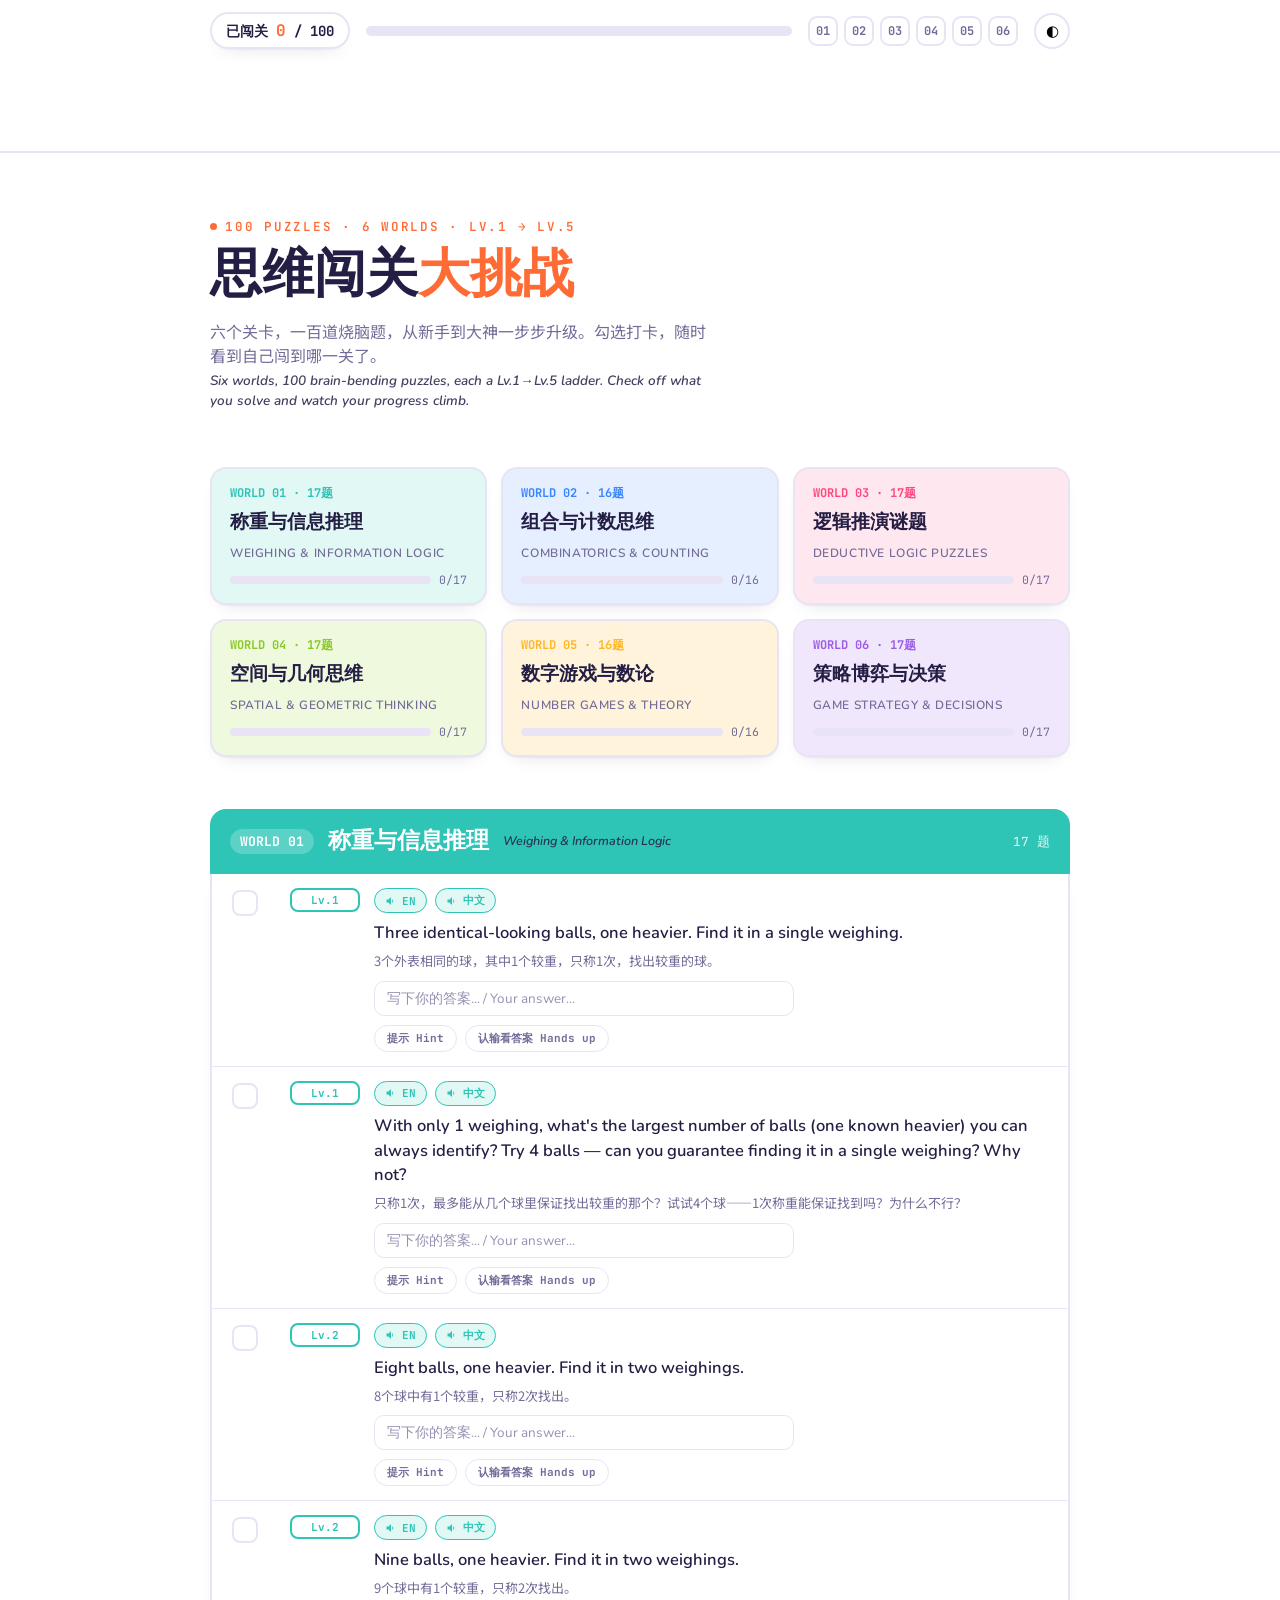
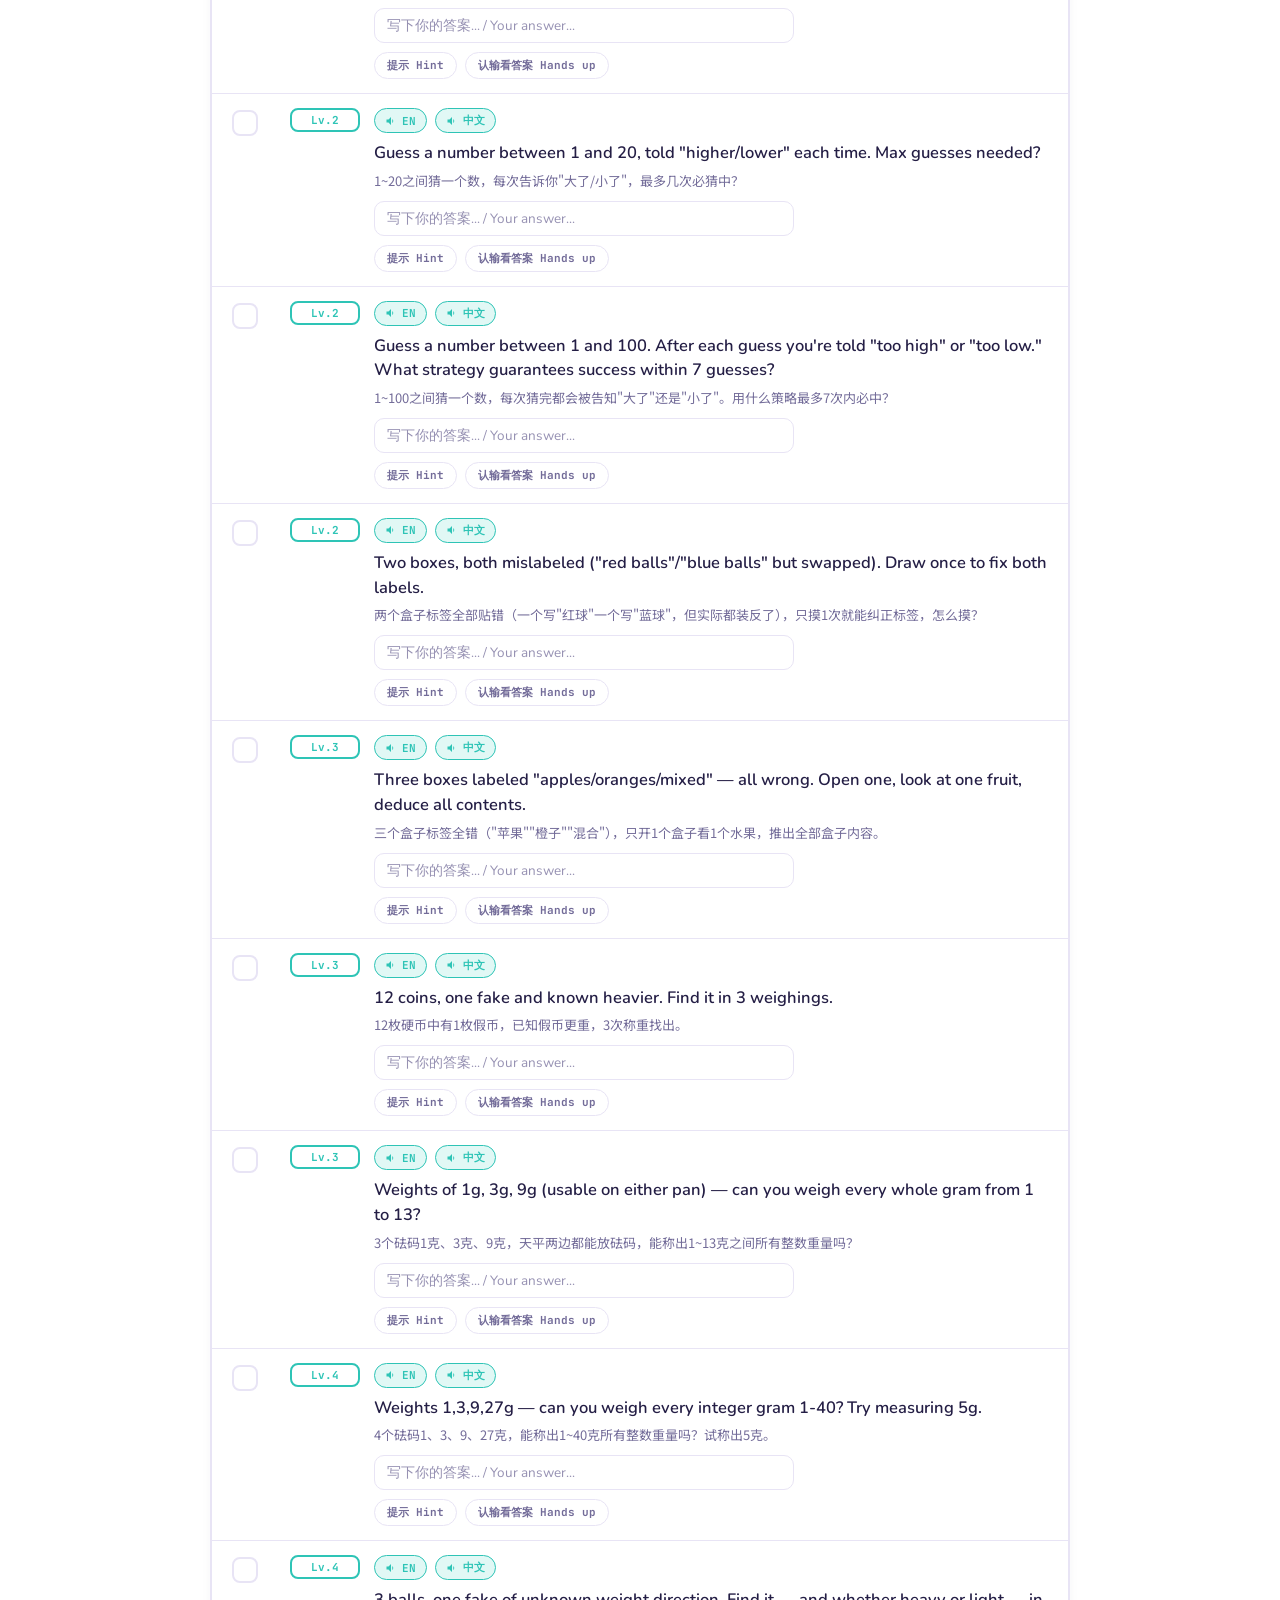
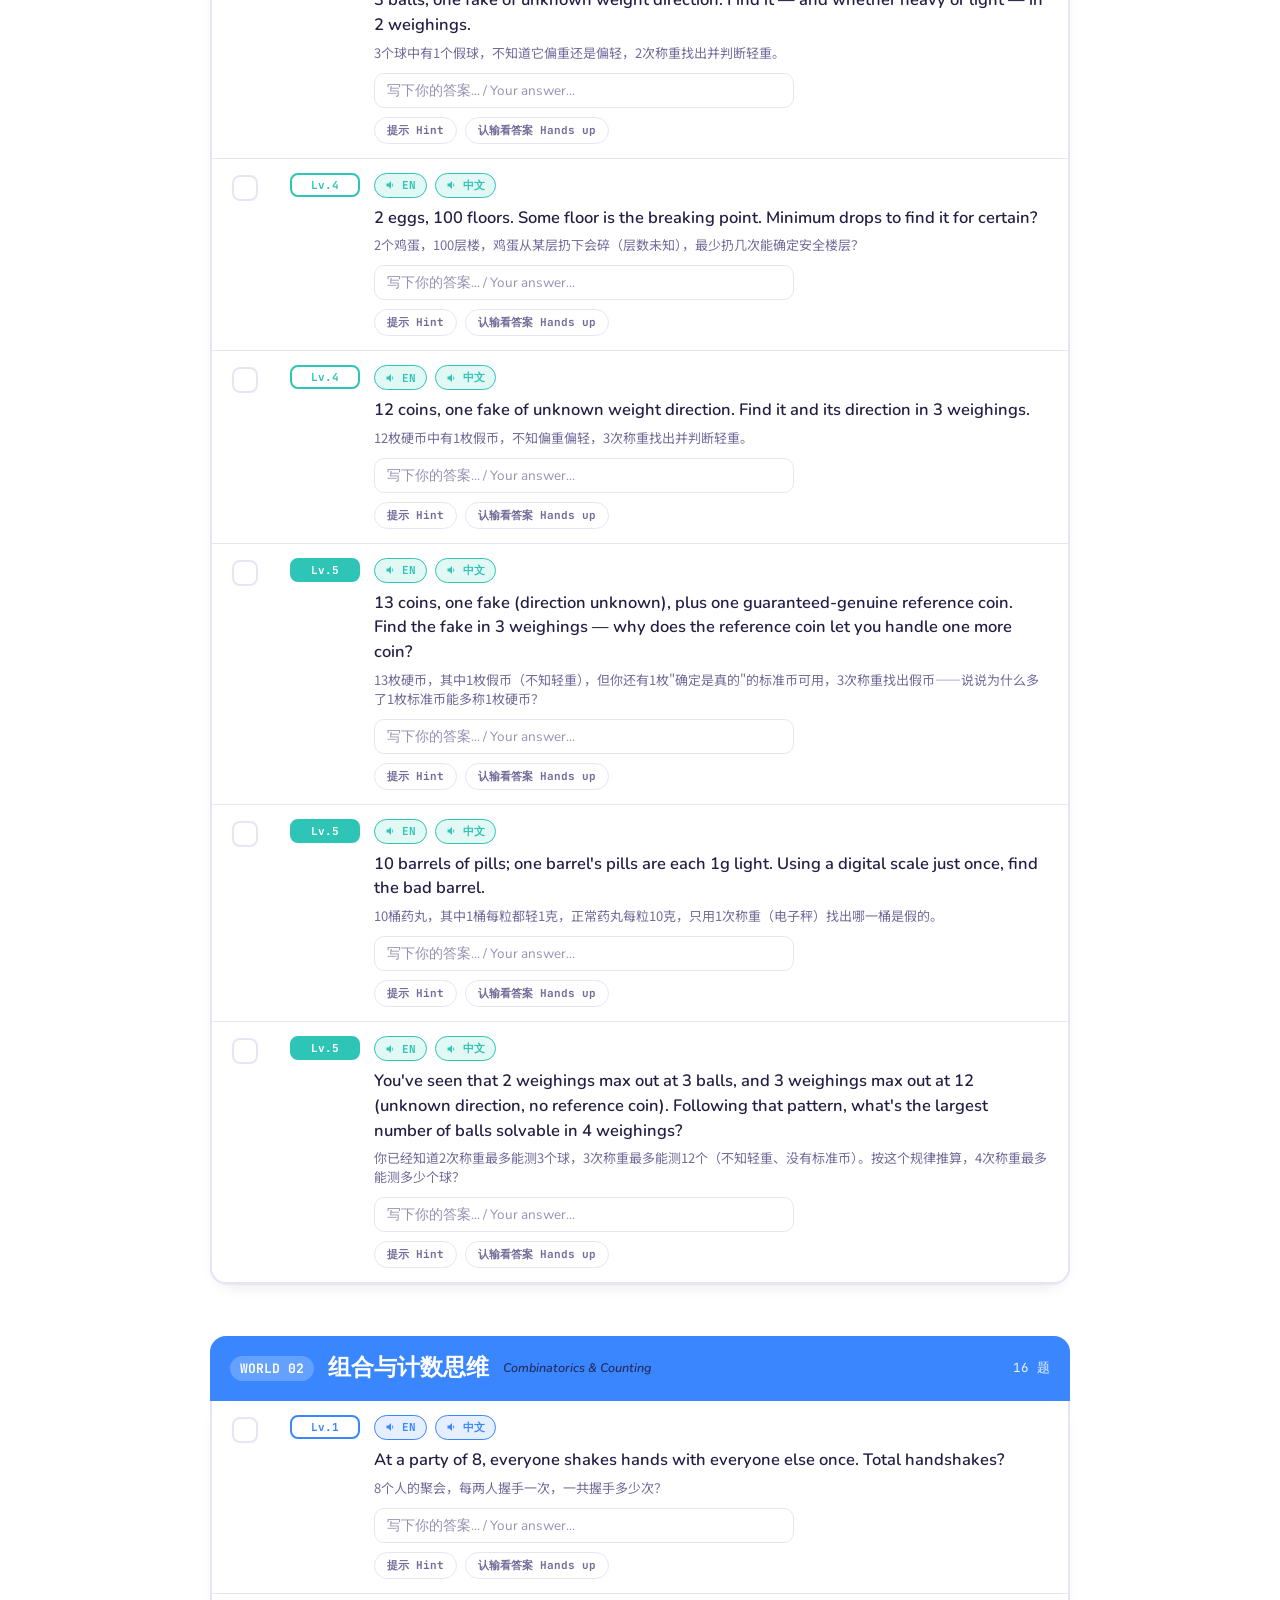
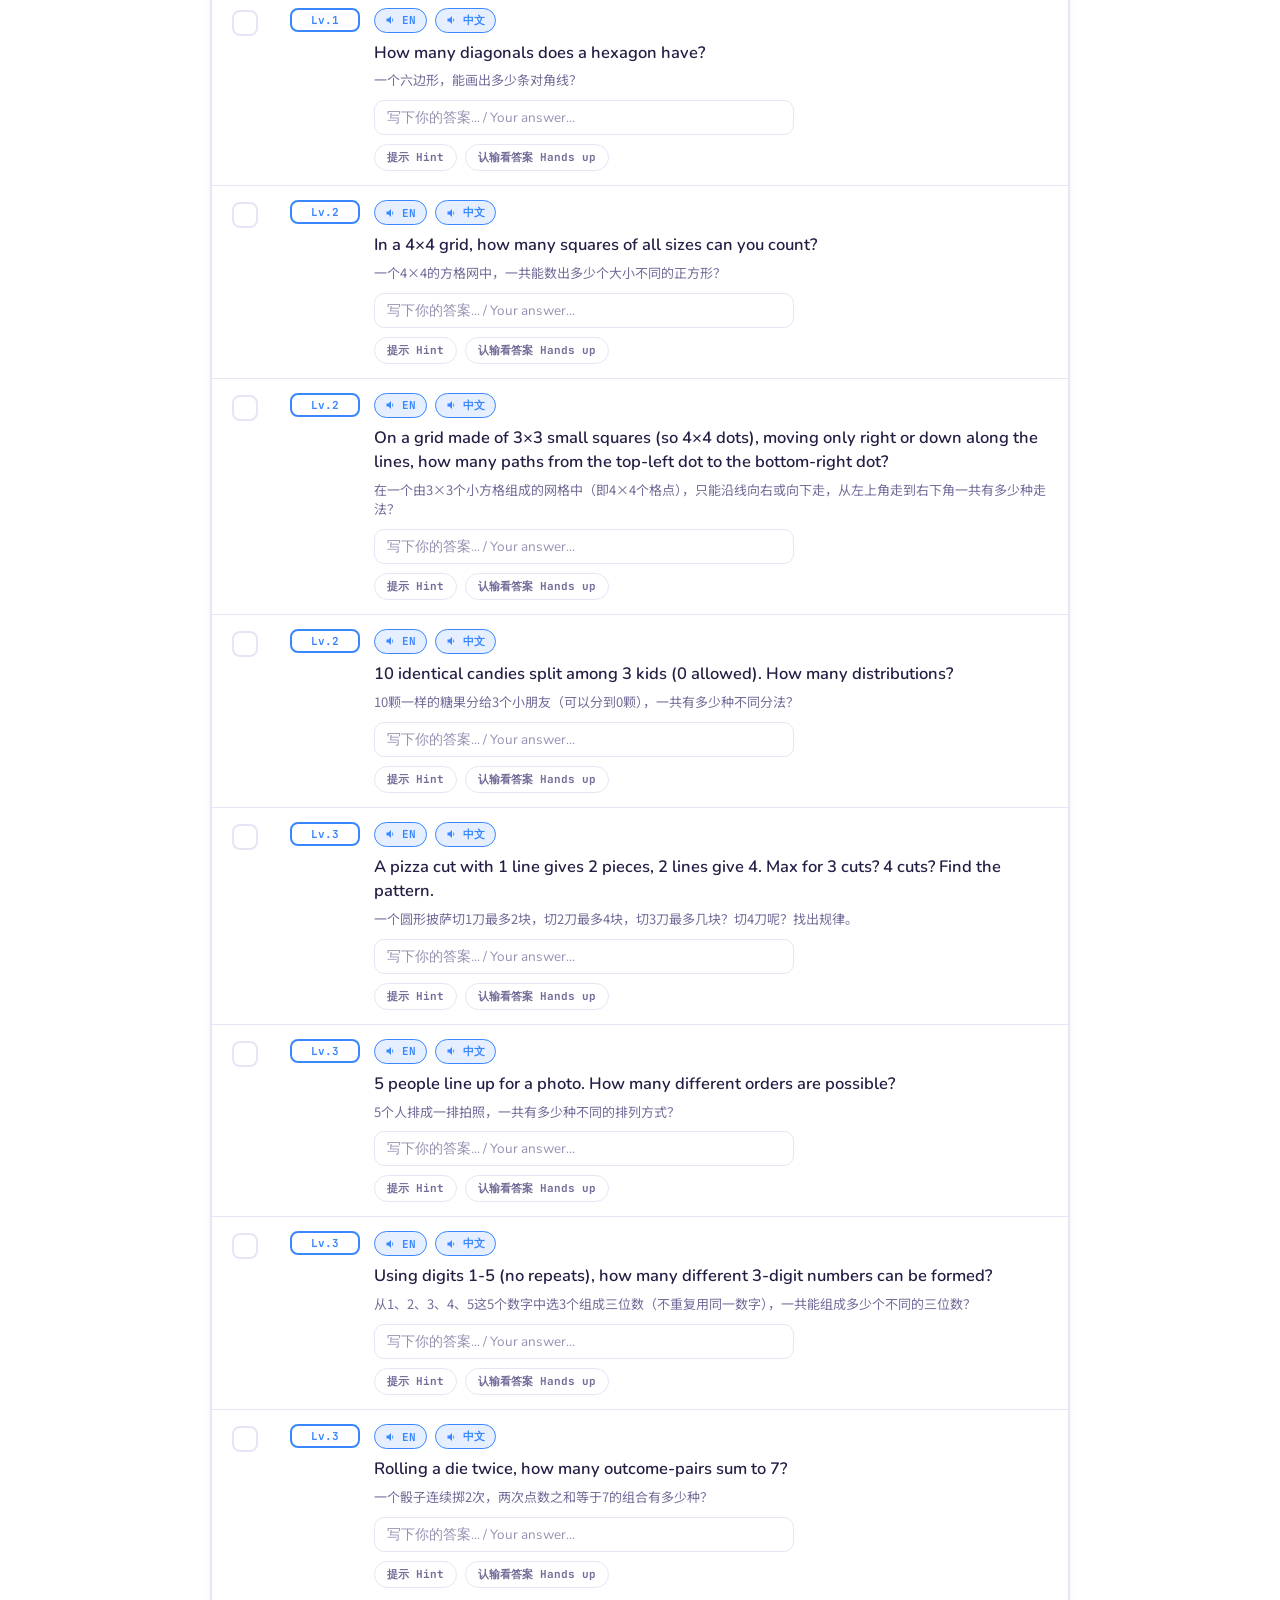
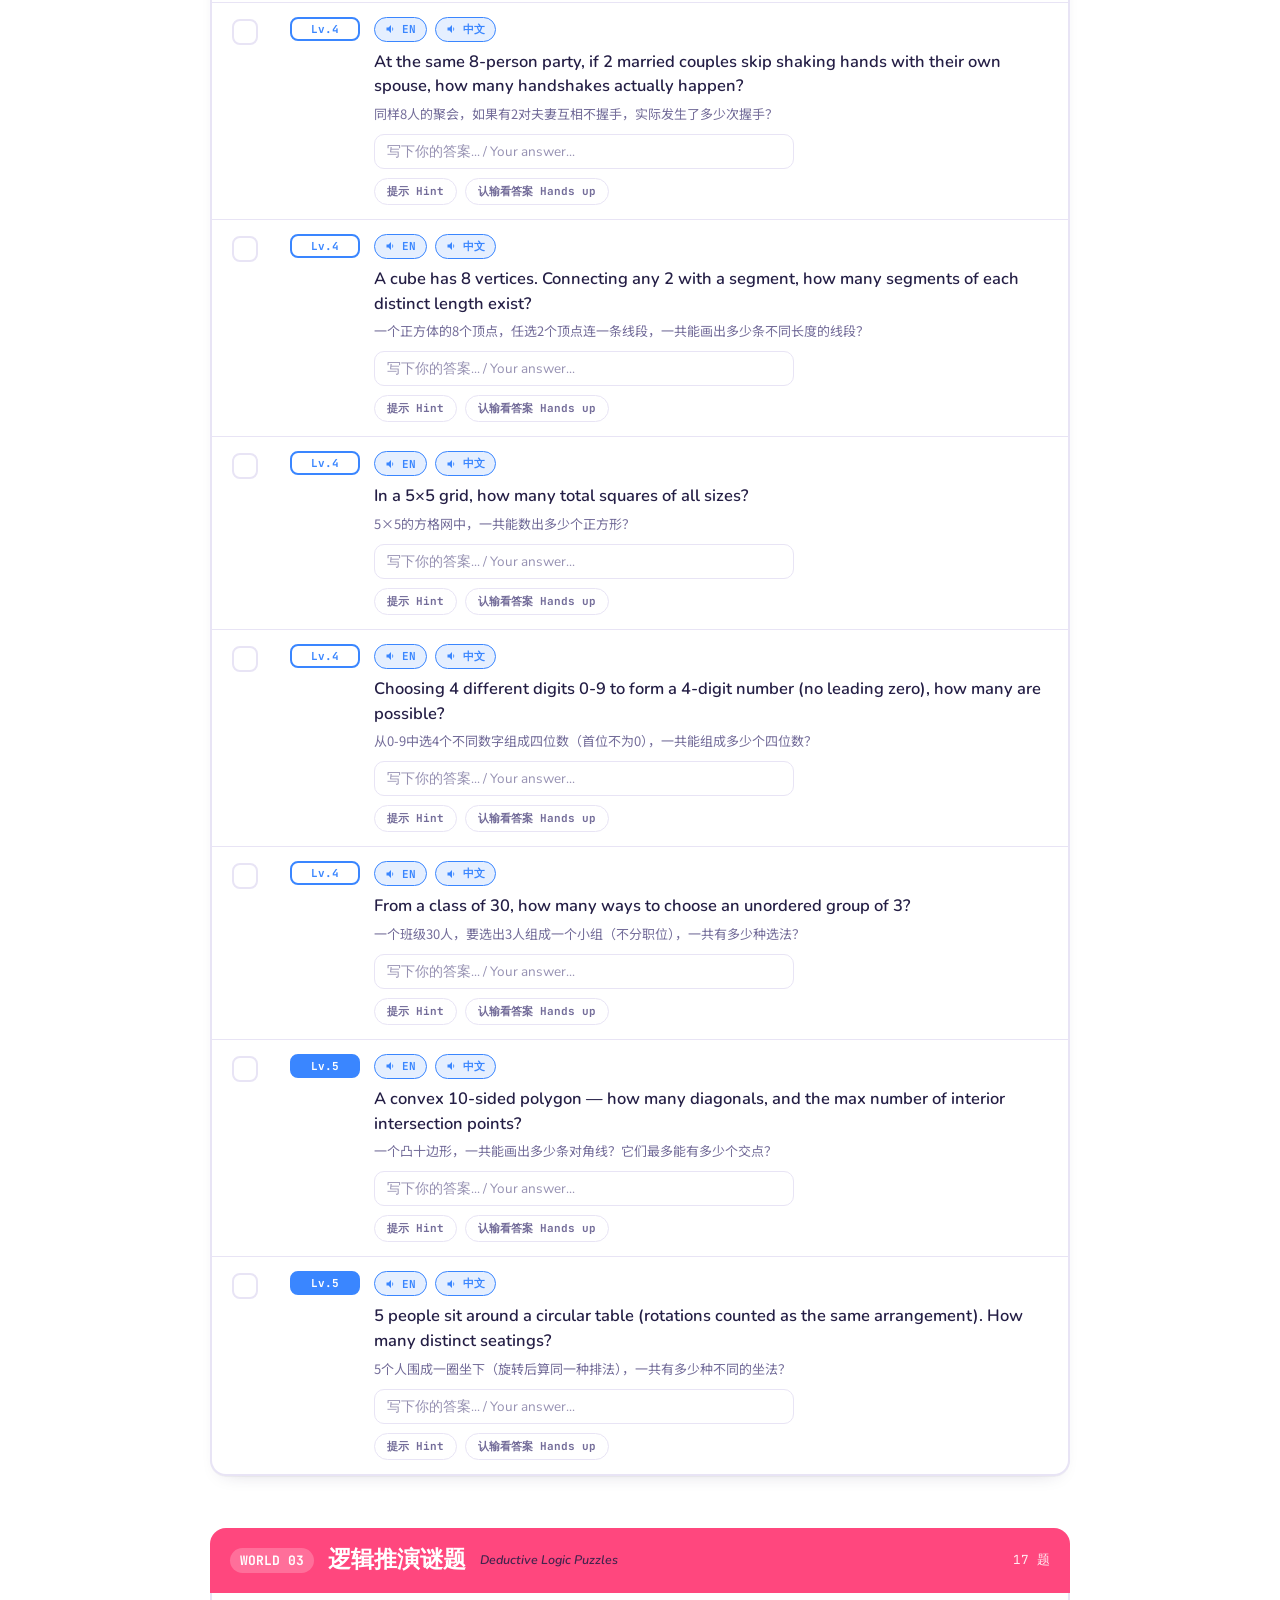
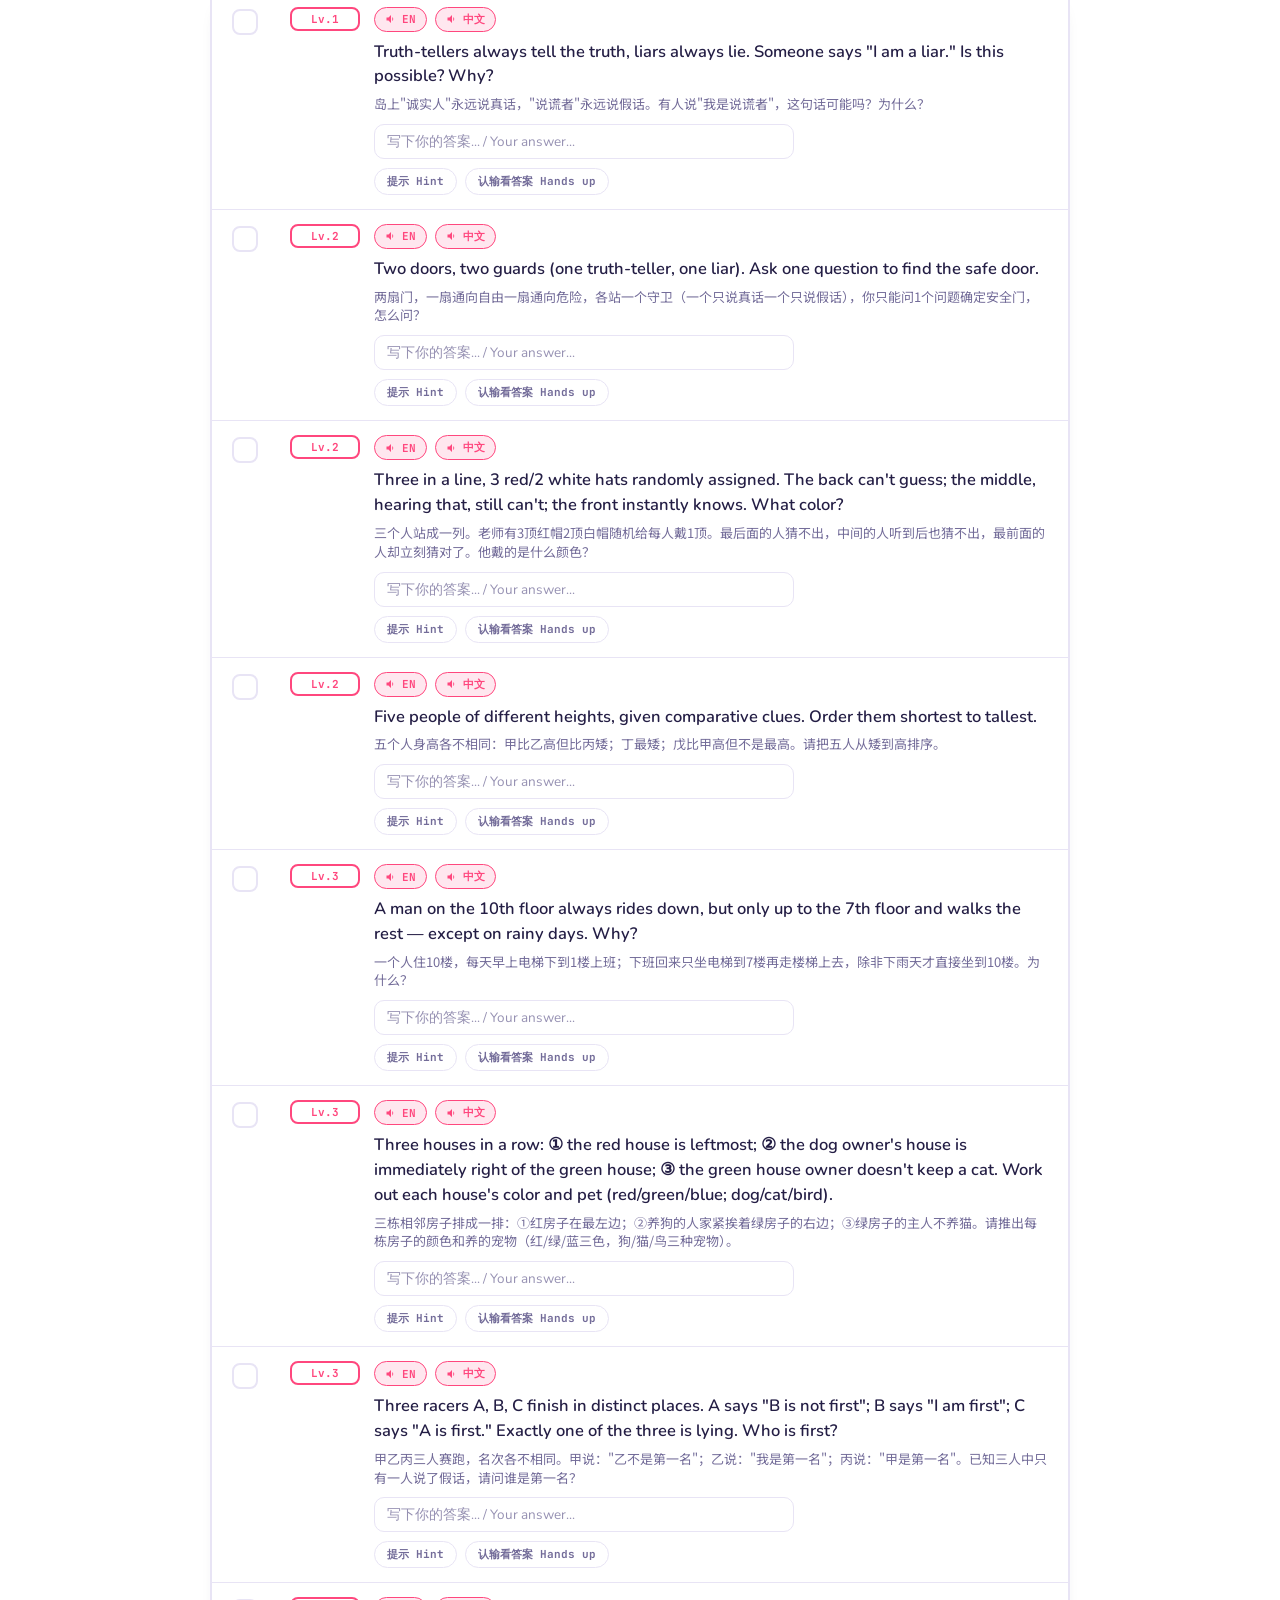
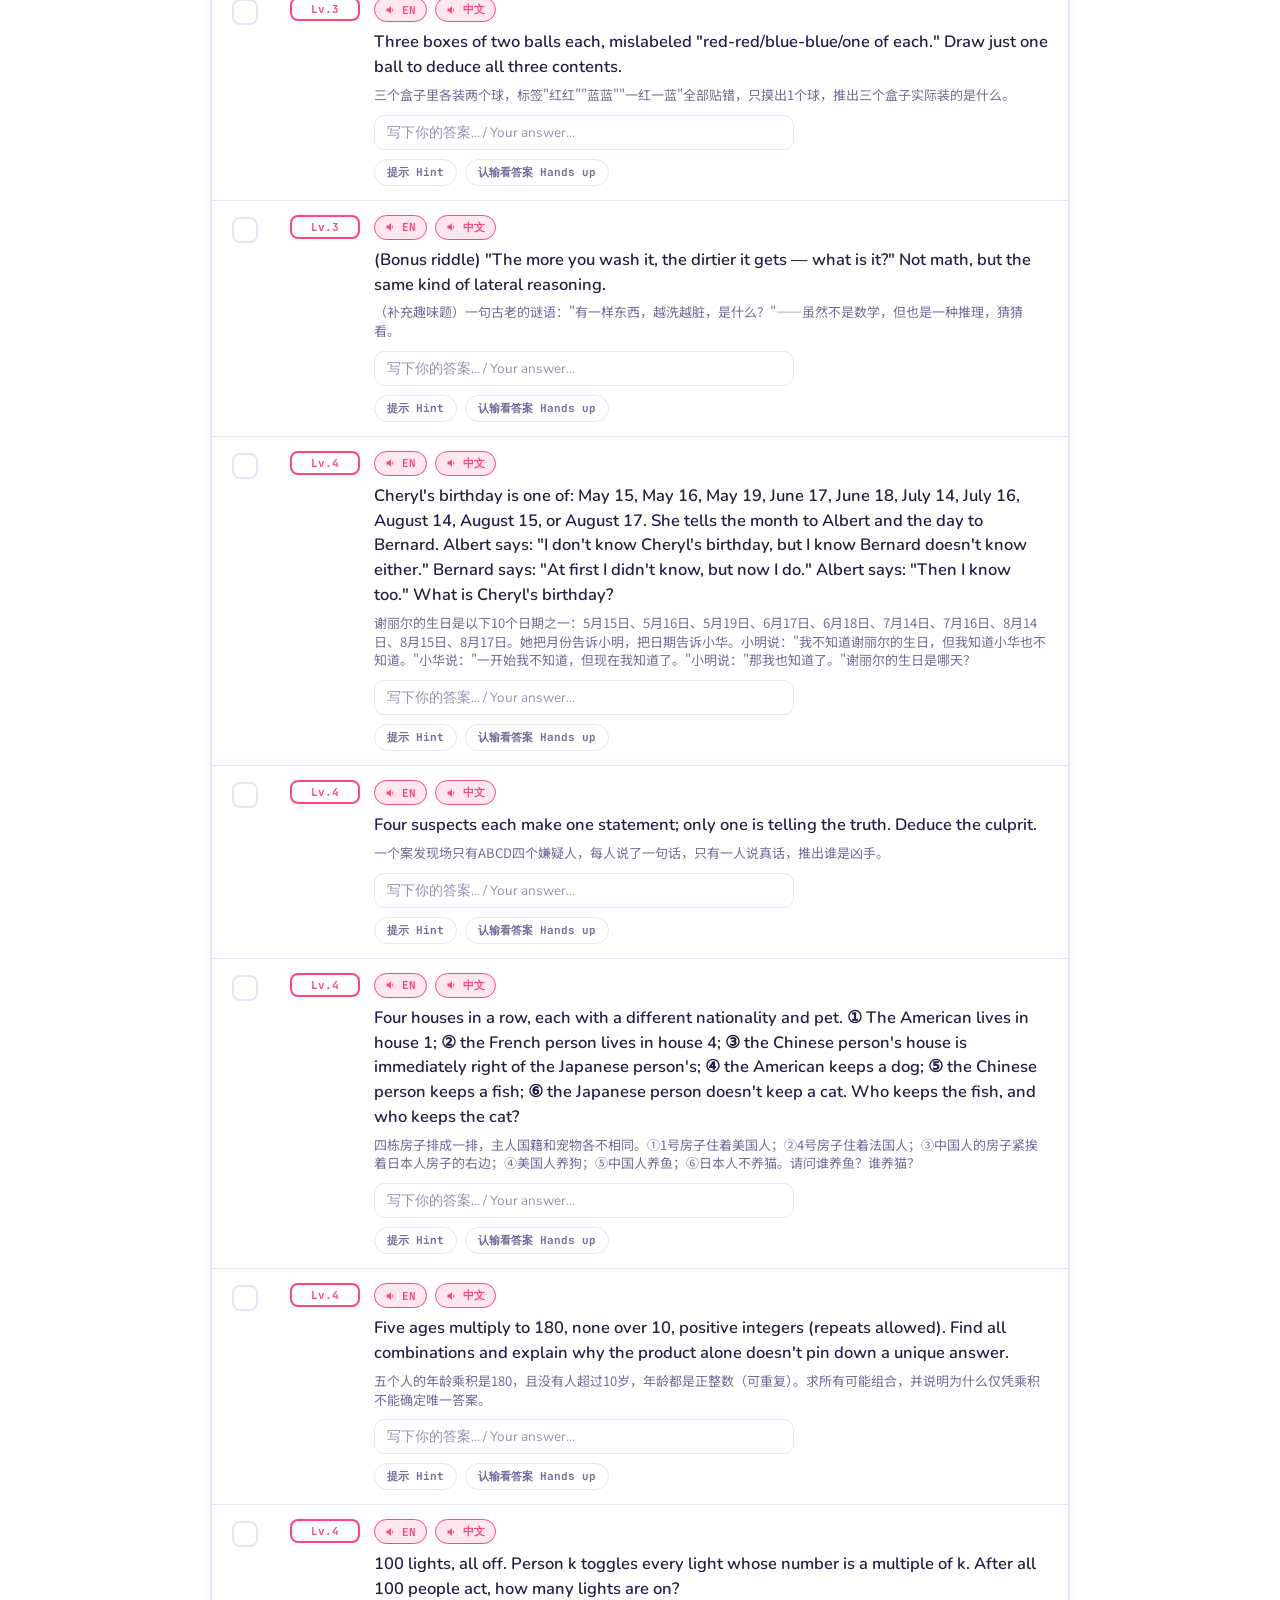
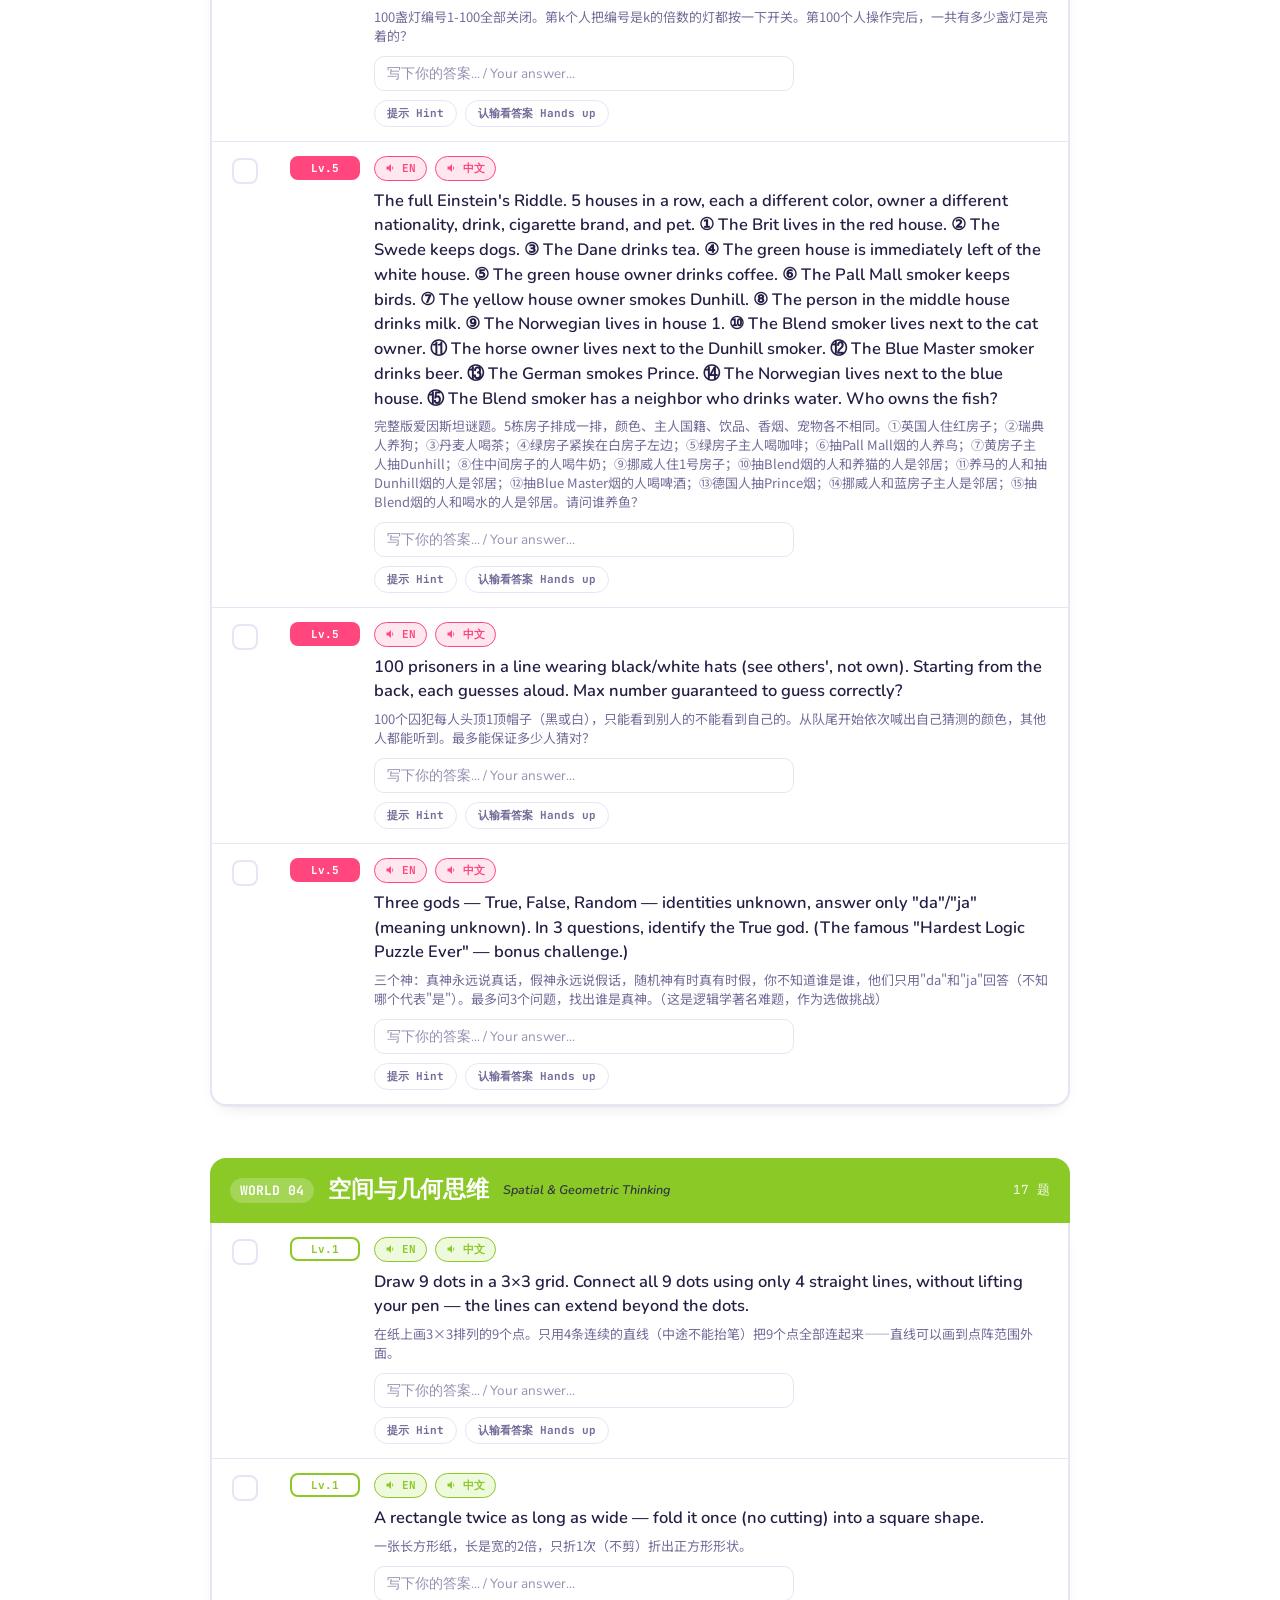
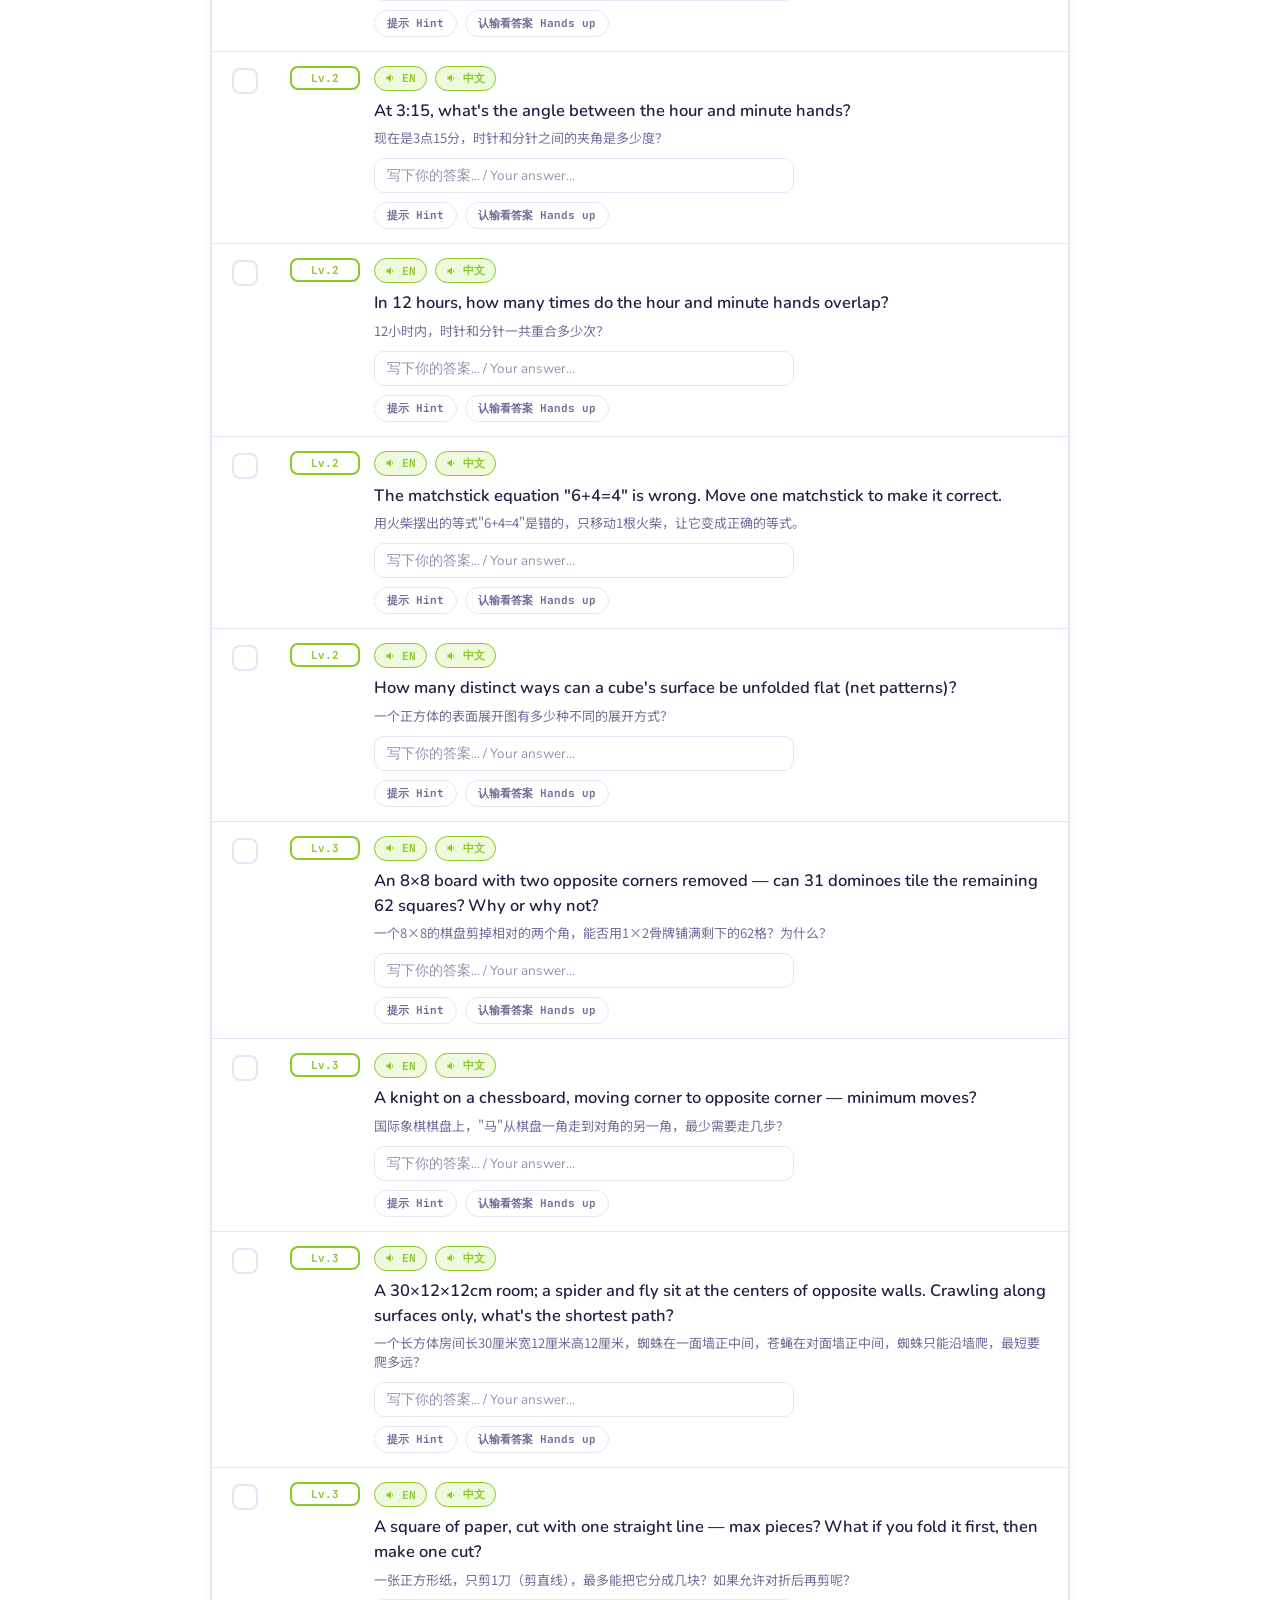
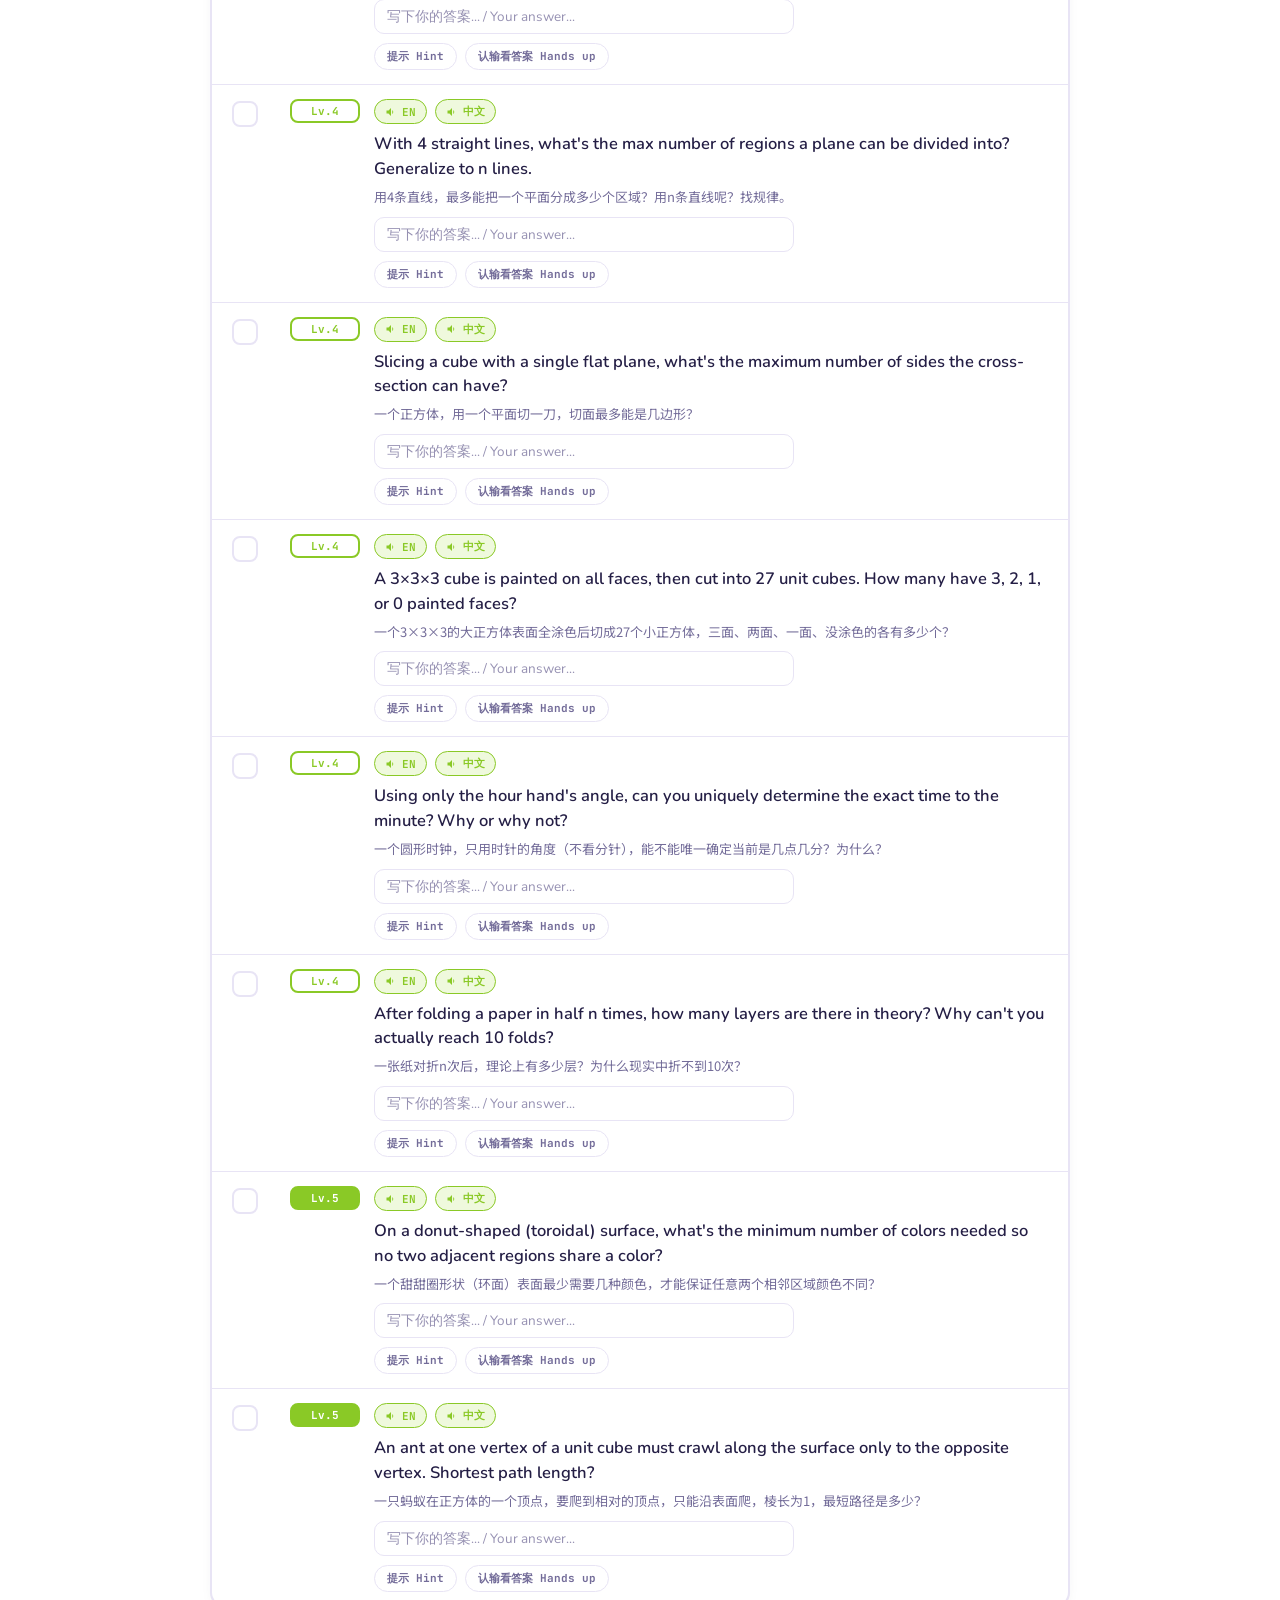
==== commit 2b0f98ea: "Add parent grading center with daily stats, fix incomplete answers - Add Parent Center: daily attemp" ====
--- a/index.html
+++ b/index.html
@@ -237,6 +237,35 @@
 .report-item.pending .rq::before{content:"— "; color:var(--ink-soft);}
 .report-copy-note{font-size:12px; color:var(--ink-soft); margin-top:10px;}
 
+/* parent center */
+.pc-section{margin-bottom:22px;}
+.pc-section h3{font-family:"Baloo 2",sans-serif; font-size:16px; margin:0 0 10px;}
+.pc-empty{color:var(--ink-soft); font-size:13px;}
+.pc-stats{width:100%; border-collapse:collapse; font-size:12.5px;}
+.pc-stats th, .pc-stats td{padding:6px 8px; text-align:center; border-bottom:1px solid var(--line);}
+.pc-stats th{font-family:"JetBrains Mono",monospace; font-weight:700; color:var(--ink-soft); font-size:11px;}
+.pc-stats td:first-child, .pc-stats th:first-child{text-align:left;}
+.pc-stats tr.pc-total td{font-weight:800; border-top:2px solid var(--line); border-bottom:none;}
+.pc-grade-row{padding:12px 0; border-bottom:1px dashed var(--line);}
+.pc-grade-row:last-child{border-bottom:none;}
+.pc-q{font-weight:700; font-size:13px; margin-bottom:8px;}
+.pc-q .id{font-family:"JetBrains Mono",monospace; color:var(--ink-soft); font-weight:700; margin-right:6px;}
+.pc-answer-block{margin-bottom:6px; font-size:12.5px;}
+.pc-label{font-family:"JetBrains Mono",monospace; font-size:10px; font-weight:700; color:var(--ink-soft); letter-spacing:.04em; margin-bottom:2px;}
+.pc-child-ans{color:var(--ink);}
+.pc-child-ans.empty{color:var(--ink-soft); font-style:italic;}
+.pc-ref-ans{color:var(--ink-soft);}
+.pc-grade-btns{display:flex; gap:8px; margin-top:8px;}
+.grade-btn{
+  font-family:"JetBrains Mono",monospace; font-size:11px; font-weight:700;
+  border-radius:999px; padding:5px 12px; cursor:pointer; border:1.5px solid var(--line);
+  background:var(--panel); color:var(--ink-soft);
+}
+.grade-btn.correct:hover{border-color:var(--good); color:var(--good);}
+.grade-btn.incorrect:hover{border-color:var(--brand); color:var(--brand);}
+.grade-btn.correct.active{background:var(--good); border-color:var(--good); color:#fff;}
+.grade-btn.incorrect.active{background:var(--brand); border-color:var(--brand); color:#fff;}
+
 /* per-world color wiring */
 #m1{--card-c:var(--w1); --card-soft:var(--w1-soft);}
 #m2{--card-c:var(--w2); --card-soft:var(--w2-soft);}
@@ -327,7 +356,7 @@
     <div class="quest" data-q="m1-03"><label class="chk"><input type="checkbox"><span class="box"><svg viewBox="0 0 24 24" fill="none"><path d="M4 12l5 5L20 6" stroke="white" stroke-width="3" stroke-linecap="round" stroke-linejoin="round"/></svg></span></label><span class="lv" data-lv="2">Lv.2</span><div><div class="speak-row"><button type="button" class="speak-btn" data-lang="en-US" aria-label="Read in English"><svg viewBox="0 0 24 24" fill="currentColor"><path d="M3 9v6h4l5 5V4L7 9H3z"/><path d="M16.5 12c0-1.77-.77-3.29-2-4.24v8.48c1.23-.95 2-2.47 2-4.24z"/></svg>EN</button><button type="button" class="speak-btn" data-lang="zh-CN" aria-label="朗读中文"><svg viewBox="0 0 24 24" fill="currentColor"><path d="M3 9v6h4l5 5V4L7 9H3z"/><path d="M16.5 12c0-1.77-.77-3.29-2-4.24v8.48c1.23-.95 2-2.47 2-4.24z"/></svg>中文</button></div><div class="en">Eight balls, one heavier. Find it in two weighings.</div><div class="zh">8个球中有1个较重，只称2次找出。</div><div class="answer-row"><input type="text" class="answer-input" placeholder="写下你的答案... / Your answer..."></div><div class="help-row"><button type="button" class="help-btn hint-btn">提示 Hint</button><button type="button" class="help-btn giveup-btn">认输看答案 Hands up</button></div><div class="hint-box" hidden></div><div class="answer-box" hidden></div></div></div>
     <div class="quest" data-q="m1-04"><label class="chk"><input type="checkbox"><span class="box"><svg viewBox="0 0 24 24" fill="none"><path d="M4 12l5 5L20 6" stroke="white" stroke-width="3" stroke-linecap="round" stroke-linejoin="round"/></svg></span></label><span class="lv" data-lv="2">Lv.2</span><div><div class="speak-row"><button type="button" class="speak-btn" data-lang="en-US" aria-label="Read in English"><svg viewBox="0 0 24 24" fill="currentColor"><path d="M3 9v6h4l5 5V4L7 9H3z"/><path d="M16.5 12c0-1.77-.77-3.29-2-4.24v8.48c1.23-.95 2-2.47 2-4.24z"/></svg>EN</button><button type="button" class="speak-btn" data-lang="zh-CN" aria-label="朗读中文"><svg viewBox="0 0 24 24" fill="currentColor"><path d="M3 9v6h4l5 5V4L7 9H3z"/><path d="M16.5 12c0-1.77-.77-3.29-2-4.24v8.48c1.23-.95 2-2.47 2-4.24z"/></svg>中文</button></div><div class="en">Nine balls, one heavier. Find it in two weighings.</div><div class="zh">9个球中有1个较重，只称2次找出。</div><div class="answer-row"><input type="text" class="answer-input" placeholder="写下你的答案... / Your answer..."></div><div class="help-row"><button type="button" class="help-btn hint-btn">提示 Hint</button><button type="button" class="help-btn giveup-btn">认输看答案 Hands up</button></div><div class="hint-box" hidden></div><div class="answer-box" hidden></div></div></div>
     <div class="quest" data-q="m1-05"><label class="chk"><input type="checkbox"><span class="box"><svg viewBox="0 0 24 24" fill="none"><path d="M4 12l5 5L20 6" stroke="white" stroke-width="3" stroke-linecap="round" stroke-linejoin="round"/></svg></span></label><span class="lv" data-lv="2">Lv.2</span><div><div class="speak-row"><button type="button" class="speak-btn" data-lang="en-US" aria-label="Read in English"><svg viewBox="0 0 24 24" fill="currentColor"><path d="M3 9v6h4l5 5V4L7 9H3z"/><path d="M16.5 12c0-1.77-.77-3.29-2-4.24v8.48c1.23-.95 2-2.47 2-4.24z"/></svg>EN</button><button type="button" class="speak-btn" data-lang="zh-CN" aria-label="朗读中文"><svg viewBox="0 0 24 24" fill="currentColor"><path d="M3 9v6h4l5 5V4L7 9H3z"/><path d="M16.5 12c0-1.77-.77-3.29-2-4.24v8.48c1.23-.95 2-2.47 2-4.24z"/></svg>中文</button></div><div class="en">Guess a number between 1 and 20, told "higher/lower" each time. Max guesses needed?</div><div class="zh">1~20之间猜一个数，每次告诉你"大了/小了"，最多几次必猜中？</div><div class="answer-row"><input type="text" class="answer-input" placeholder="写下你的答案... / Your answer..."></div><div class="help-row"><button type="button" class="help-btn hint-btn">提示 Hint</button><button type="button" class="help-btn giveup-btn">认输看答案 Hands up</button></div><div class="hint-box" hidden></div><div class="answer-box" hidden></div></div></div>
-    <div class="quest" data-q="m1-06"><label class="chk"><input type="checkbox"><span class="box"><svg viewBox="0 0 24 24" fill="none"><path d="M4 12l5 5L20 6" stroke="white" stroke-width="3" stroke-linecap="round" stroke-linejoin="round"/></svg></span></label><span class="lv" data-lv="2">Lv.2</span><div><div class="speak-row"><button type="button" class="speak-btn" data-lang="en-US" aria-label="Read in English"><svg viewBox="0 0 24 24" fill="currentColor"><path d="M3 9v6h4l5 5V4L7 9H3z"/><path d="M16.5 12c0-1.77-.77-3.29-2-4.24v8.48c1.23-.95 2-2.47 2-4.24z"/></svg>EN</button><button type="button" class="speak-btn" data-lang="zh-CN" aria-label="朗读中文"><svg viewBox="0 0 24 24" fill="currentColor"><path d="M3 9v6h4l5 5V4L7 9H3z"/><path d="M16.5 12c0-1.77-.77-3.29-2-4.24v8.48c1.23-.95 2-2.47 2-4.24z"/></svg>中文</button></div><div class="en">Guess a number 1-100 with the same feedback. What strategy guarantees success within 7 guesses?</div><div class="zh">1~100之间猜数字，用什么策略最多7次内必中？</div><div class="answer-row"><input type="text" class="answer-input" placeholder="写下你的答案... / Your answer..."></div><div class="help-row"><button type="button" class="help-btn hint-btn">提示 Hint</button><button type="button" class="help-btn giveup-btn">认输看答案 Hands up</button></div><div class="hint-box" hidden></div><div class="answer-box" hidden></div></div></div>
+    <div class="quest" data-q="m1-06"><label class="chk"><input type="checkbox"><span class="box"><svg viewBox="0 0 24 24" fill="none"><path d="M4 12l5 5L20 6" stroke="white" stroke-width="3" stroke-linecap="round" stroke-linejoin="round"/></svg></span></label><span class="lv" data-lv="2">Lv.2</span><div><div class="speak-row"><button type="button" class="speak-btn" data-lang="en-US" aria-label="Read in English"><svg viewBox="0 0 24 24" fill="currentColor"><path d="M3 9v6h4l5 5V4L7 9H3z"/><path d="M16.5 12c0-1.77-.77-3.29-2-4.24v8.48c1.23-.95 2-2.47 2-4.24z"/></svg>EN</button><button type="button" class="speak-btn" data-lang="zh-CN" aria-label="朗读中文"><svg viewBox="0 0 24 24" fill="currentColor"><path d="M3 9v6h4l5 5V4L7 9H3z"/><path d="M16.5 12c0-1.77-.77-3.29-2-4.24v8.48c1.23-.95 2-2.47 2-4.24z"/></svg>中文</button></div><div class="en">Guess a number between 1 and 100. After each guess you're told "too high" or "too low." What strategy guarantees success within 7 guesses?</div><div class="zh">1~100之间猜一个数，每次猜完都会被告知"大了"还是"小了"。用什么策略最多7次内必中？</div><div class="answer-row"><input type="text" class="answer-input" placeholder="写下你的答案... / Your answer..."></div><div class="help-row"><button type="button" class="help-btn hint-btn">提示 Hint</button><button type="button" class="help-btn giveup-btn">认输看答案 Hands up</button></div><div class="hint-box" hidden></div><div class="answer-box" hidden></div></div></div>
     <div class="quest" data-q="m1-07"><label class="chk"><input type="checkbox"><span class="box"><svg viewBox="0 0 24 24" fill="none"><path d="M4 12l5 5L20 6" stroke="white" stroke-width="3" stroke-linecap="round" stroke-linejoin="round"/></svg></span></label><span class="lv" data-lv="2">Lv.2</span><div><div class="speak-row"><button type="button" class="speak-btn" data-lang="en-US" aria-label="Read in English"><svg viewBox="0 0 24 24" fill="currentColor"><path d="M3 9v6h4l5 5V4L7 9H3z"/><path d="M16.5 12c0-1.77-.77-3.29-2-4.24v8.48c1.23-.95 2-2.47 2-4.24z"/></svg>EN</button><button type="button" class="speak-btn" data-lang="zh-CN" aria-label="朗读中文"><svg viewBox="0 0 24 24" fill="currentColor"><path d="M3 9v6h4l5 5V4L7 9H3z"/><path d="M16.5 12c0-1.77-.77-3.29-2-4.24v8.48c1.23-.95 2-2.47 2-4.24z"/></svg>中文</button></div><div class="en">Two boxes, both mislabeled ("red balls"/"blue balls" but swapped). Draw once to fix both labels.</div><div class="zh">两个盒子标签全部贴错（一个写"红球"一个写"蓝球"，但实际都装反了），只摸1次就能纠正标签，怎么摸？</div><div class="answer-row"><input type="text" class="answer-input" placeholder="写下你的答案... / Your answer..."></div><div class="help-row"><button type="button" class="help-btn hint-btn">提示 Hint</button><button type="button" class="help-btn giveup-btn">认输看答案 Hands up</button></div><div class="hint-box" hidden></div><div class="answer-box" hidden></div></div></div>
     <div class="quest" data-q="m1-08"><label class="chk"><input type="checkbox"><span class="box"><svg viewBox="0 0 24 24" fill="none"><path d="M4 12l5 5L20 6" stroke="white" stroke-width="3" stroke-linecap="round" stroke-linejoin="round"/></svg></span></label><span class="lv" data-lv="3">Lv.3</span><div><div class="speak-row"><button type="button" class="speak-btn" data-lang="en-US" aria-label="Read in English"><svg viewBox="0 0 24 24" fill="currentColor"><path d="M3 9v6h4l5 5V4L7 9H3z"/><path d="M16.5 12c0-1.77-.77-3.29-2-4.24v8.48c1.23-.95 2-2.47 2-4.24z"/></svg>EN</button><button type="button" class="speak-btn" data-lang="zh-CN" aria-label="朗读中文"><svg viewBox="0 0 24 24" fill="currentColor"><path d="M3 9v6h4l5 5V4L7 9H3z"/><path d="M16.5 12c0-1.77-.77-3.29-2-4.24v8.48c1.23-.95 2-2.47 2-4.24z"/></svg>中文</button></div><div class="en">Three boxes labeled "apples/oranges/mixed" — all wrong. Open one, look at one fruit, deduce all contents.</div><div class="zh">三个盒子标签全错（"苹果""橙子""混合"），只开1个盒子看1个水果，推出全部盒子内容。</div><div class="answer-row"><input type="text" class="answer-input" placeholder="写下你的答案... / Your answer..."></div><div class="help-row"><button type="button" class="help-btn hint-btn">提示 Hint</button><button type="button" class="help-btn giveup-btn">认输看答案 Hands up</button></div><div class="hint-box" hidden></div><div class="answer-box" hidden></div></div></div>
     <div class="quest" data-q="m1-09"><label class="chk"><input type="checkbox"><span class="box"><svg viewBox="0 0 24 24" fill="none"><path d="M4 12l5 5L20 6" stroke="white" stroke-width="3" stroke-linecap="round" stroke-linejoin="round"/></svg></span></label><span class="lv" data-lv="3">Lv.3</span><div><div class="speak-row"><button type="button" class="speak-btn" data-lang="en-US" aria-label="Read in English"><svg viewBox="0 0 24 24" fill="currentColor"><path d="M3 9v6h4l5 5V4L7 9H3z"/><path d="M16.5 12c0-1.77-.77-3.29-2-4.24v8.48c1.23-.95 2-2.47 2-4.24z"/></svg>EN</button><button type="button" class="speak-btn" data-lang="zh-CN" aria-label="朗读中文"><svg viewBox="0 0 24 24" fill="currentColor"><path d="M3 9v6h4l5 5V4L7 9H3z"/><path d="M16.5 12c0-1.77-.77-3.29-2-4.24v8.48c1.23-.95 2-2.47 2-4.24z"/></svg>中文</button></div><div class="en">12 coins, one fake and known heavier. Find it in 3 weighings.</div><div class="zh">12枚硬币中有1枚假币，已知假币更重，3次称重找出。</div><div class="answer-row"><input type="text" class="answer-input" placeholder="写下你的答案... / Your answer..."></div><div class="help-row"><button type="button" class="help-btn hint-btn">提示 Hint</button><button type="button" class="help-btn giveup-btn">认输看答案 Hands up</button></div><div class="hint-box" hidden></div><div class="answer-box" hidden></div></div></div>
@@ -489,6 +518,7 @@
   <span>共 100 题 · 六大关卡 · 每关 Lv.1→Lv.5 阶梯递进</span>
   <div style="display:flex; gap:10px; flex-wrap:wrap;">
     <button id="reportBtn" style="font-family:'Nunito',sans-serif; font-weight:800; color:#fff; background:var(--brand); border:none; border-radius:999px; padding:7px 16px; cursor:pointer; font-size:13px;">生成做题报告 · Report for parents</button>
+    <button id="parentBtn" style="font-family:'Nunito',sans-serif; font-weight:800; color:#fff; background:var(--good); border:none; border-radius:999px; padding:7px 16px; cursor:pointer; font-size:13px;">家长中心 · Parent Center</button>
     <button id="resetBtn">重置打卡进度 · Reset progress</button>
   </div>
 </footer>
@@ -511,11 +541,37 @@
   </div>
 </div>
 
+<div class="report-overlay" id="parentOverlay">
+  <div class="report-card">
+    <div class="report-head">
+      <h2>家长中心 · Parent Center</h2>
+      <button class="report-close" id="parentClose" aria-label="关闭">✕</button>
+    </div>
+    <p class="report-sub">每日做题统计，以及逐题核对孩子的答案并标记对错（用于计算正确率）。<br>Daily progress stats, plus grade each answer against the reference solution to track accuracy.</p>
+    <div class="report-body" id="parentBody"></div>
+  </div>
+</div>
+
 <script>
 (function(){
   var KEY = 'thinking100.solved.v1';
   var solved = {};
   try { solved = JSON.parse(localStorage.getItem(KEY) || '{}'); } catch(e){}
+
+  var DATES_KEY = 'thinking100.dates.v1';
+  var dates = {};
+  try { dates = JSON.parse(localStorage.getItem(DATES_KEY) || '{}'); } catch(e){}
+  function saveDates(){ localStorage.setItem(DATES_KEY, JSON.stringify(dates)); }
+
+  var GRADES_KEY = 'thinking100.grades.v1';
+  var grades = {};
+  try { grades = JSON.parse(localStorage.getItem(GRADES_KEY) || '{}'); } catch(e){}
+  function saveGrades(){ localStorage.setItem(GRADES_KEY, JSON.stringify(grades)); }
+
+  function todayStr(){
+    var d = new Date();
+    return d.getFullYear() + '-' + String(d.getMonth()+1).padStart(2,'0') + '-' + String(d.getDate()).padStart(2,'0');
+  }
 
   var worldIds = ['m1','m2','m3','m4','m5','m6'];
   var totals = {m1:17,m2:16,m3:17,m4:17,m5:16,m6:17};
@@ -552,6 +608,14 @@
     cb.addEventListener('change', function(){
       solved[id] = cb.checked;
       save();
+      if(cb.checked){
+        if(!dates[id]) dates[id] = todayStr();
+      } else {
+        delete dates[id];
+        delete grades[id];
+        saveGrades();
+      }
+      saveDates();
       render();
     });
   });
@@ -559,7 +623,11 @@
   document.getElementById('resetBtn').addEventListener('click', function(){
     if(confirm('确定要清空所有打卡记录吗？Reset all progress?')){
       solved = {};
+      dates = {};
+      grades = {};
       save();
+      saveDates();
+      saveGrades();
       render();
     }
   });
@@ -597,7 +665,8 @@
   function buildReport(){
     var textLines = [];
     var bodyHtml = '';
-    var doneCount = 0, totalCount = 0;
+    var doneCount = 0, totalCount = 0, gradedCount = 0, correctCount = 0;
+    var gradeLabel = {correct:'[✓对/Correct] ', incorrect:'[✗错/Incorrect] '};
 
     worldIds.forEach(function(w){
       var name = worldNames[w];
@@ -607,18 +676,20 @@
       document.querySelectorAll('.quest[data-q^="'+w+'-"]').forEach(function(q){
         var id = q.getAttribute('data-q');
         var isSolved = !!solved[id];
+        var grade = grades[id];
         var zh = q.querySelector('.zh').textContent.trim();
         var en = q.querySelector('.en').textContent.trim();
         var ans = (answers[id] || '').trim();
         totalCount++;
         if(isSolved) doneCount++;
-
-        worldTextLines.push((isSolved ? '[完成] ' : '[未做] ') + zh);
+        if(isSolved && grade){ gradedCount++; if(grade === 'correct') correctCount++; }
+
+        worldTextLines.push((isSolved ? '[完成] ' : '[未做] ') + (grade ? gradeLabel[grade] : '') + zh);
         worldTextLines.push('  ' + en);
         if(ans) worldTextLines.push('  答案 / Answer: ' + ans);
 
         worldHtml += '<div class="report-item ' + (isSolved ? 'done' : 'pending') + '">' +
-          '<div class="rq">' + escapeHtml(zh) + '</div>' +
+          '<div class="rq">' + (grade ? escapeHtml(gradeLabel[grade]) : '') + escapeHtml(zh) + '</div>' +
           (ans ? '<div class="ra">' + escapeHtml(ans) + '</div>' : '') +
           '</div>';
       });
@@ -634,8 +705,11 @@
       '思维闯关 100题 · 做题报告 (Progress Report)',
       '生成时间 / Generated: ' + new Date().toLocaleString(),
       '完成进度 / Completed: ' + doneCount + ' / ' + totalCount,
-      ''
     ];
+    if(gradedCount > 0){
+      header.push('正确率 / Accuracy (graded only): ' + correctCount + ' / ' + gradedCount + ' (' + Math.round(100*correctCount/gradedCount) + '%)');
+    }
+    header.push('');
 
     return { text: header.concat(textLines).join('\n'), html: bodyHtml, done: doneCount, total: totalCount };
   }
@@ -688,6 +762,100 @@
     URL.revokeObjectURL(url);
   });
 
+  // parent center: daily stats + per-question grading
+  var parentOverlay = document.getElementById('parentOverlay');
+  var parentBody = document.getElementById('parentBody');
+
+  function computeDailyStats(){
+    var byDate = {};
+    Object.keys(dates).forEach(function(id){
+      var d = dates[id];
+      if(!byDate[d]) byDate[d] = {attempted:0, graded:0, correct:0};
+      byDate[d].attempted++;
+      var g = grades[id];
+      if(g){ byDate[d].graded++; if(g === 'correct') byDate[d].correct++; }
+    });
+    return byDate;
+  }
+
+  function buildParentCenter(){
+    var byDate = computeDailyStats();
+    var datesList = Object.keys(byDate).sort().reverse();
+
+    var statsHtml = '<div class="pc-section"><h3>每日统计 · Daily Stats</h3>';
+    if(datesList.length === 0){
+      statsHtml += '<p class="pc-empty">还没有打卡记录。No progress yet.</p>';
+    } else {
+      var totalAttempted=0, totalGraded=0, totalCorrect=0;
+      statsHtml += '<table class="pc-stats"><thead><tr><th>日期 Date</th><th>完成 Done</th><th>已批改 Graded</th><th>正确 Correct</th><th>正确率 Rate</th></tr></thead><tbody>';
+      datesList.forEach(function(d){
+        var s = byDate[d];
+        totalAttempted += s.attempted; totalGraded += s.graded; totalCorrect += s.correct;
+        var rate = s.graded > 0 ? Math.round(100*s.correct/s.graded) + '%' : '—';
+        statsHtml += '<tr><td>' + d + '</td><td>' + s.attempted + '</td><td>' + s.graded + '</td><td>' + s.correct + '</td><td>' + rate + '</td></tr>';
+      });
+      var totalRate = totalGraded > 0 ? Math.round(100*totalCorrect/totalGraded) + '%' : '—';
+      statsHtml += '<tr class="pc-total"><td>合计 Total</td><td>' + totalAttempted + '</td><td>' + totalGraded + '</td><td>' + totalCorrect + '</td><td>' + totalRate + '</td></tr>';
+      statsHtml += '</tbody></table>';
+    }
+    statsHtml += '</div>';
+
+    var gradeHtml = '<div class="pc-section"><h3>逐题批改 · Grade Answers</h3>';
+    var solvedIds = Object.keys(solved).filter(function(id){ return solved[id]; }).sort();
+    if(solvedIds.length === 0){
+      gradeHtml += '<p class="pc-empty">孩子还没有打卡任何题目。No questions checked off yet.</p>';
+    } else {
+      gradeHtml += '<div class="pc-grade-list">';
+      solvedIds.forEach(function(id){
+        var q = document.querySelector('.quest[data-q="'+id+'"]');
+        if(!q) return;
+        var zh = q.querySelector('.zh').textContent.trim();
+        var childAns = (answers[id] || '').trim();
+        var help = HELP[id];
+        var refAns = help ? (help[3] + ' / ' + help[2]) : '（无参考答案 no reference）';
+        var grade = grades[id] || '';
+        gradeHtml += '<div class="pc-grade-row" data-q="' + id + '">' +
+          '<div class="pc-q"><span class="id">' + id + '</span>' + escapeHtml(zh) + '</div>' +
+          '<div class="pc-answer-block"><div class="pc-label">孩子的答案 Child\'s answer</div><div class="pc-child-ans' + (childAns ? '' : ' empty') + '">' + (childAns ? escapeHtml(childAns) : '（没有写答案 no written answer）') + '</div></div>' +
+          '<div class="pc-answer-block"><div class="pc-label">参考答案 Reference answer</div><div class="pc-ref-ans">' + escapeHtml(refAns) + '</div></div>' +
+          '<div class="pc-grade-btns">' +
+            '<button type="button" class="grade-btn correct' + (grade==='correct'?' active':'') + '" data-grade="correct">✓ 正确 Correct</button>' +
+            '<button type="button" class="grade-btn incorrect' + (grade==='incorrect'?' active':'') + '" data-grade="incorrect">✗ 错误 Incorrect</button>' +
+          '</div>' +
+        '</div>';
+      });
+      gradeHtml += '</div>';
+    }
+    gradeHtml += '</div>';
+
+    parentBody.innerHTML = statsHtml + gradeHtml;
+  }
+
+  document.getElementById('parentBtn').addEventListener('click', function(){
+    buildParentCenter();
+    parentOverlay.classList.add('open');
+  });
+  document.getElementById('parentClose').addEventListener('click', function(){
+    parentOverlay.classList.remove('open');
+  });
+  parentOverlay.addEventListener('click', function(e){
+    if(e.target === parentOverlay) parentOverlay.classList.remove('open');
+  });
+  parentBody.addEventListener('click', function(e){
+    var btn = e.target.closest('.grade-btn');
+    if(!btn) return;
+    var row = btn.closest('.pc-grade-row');
+    var id = row.getAttribute('data-q');
+    var g = btn.getAttribute('data-grade');
+    if(grades[id] === g){
+      delete grades[id];
+    } else {
+      grades[id] = g;
+    }
+    saveGrades();
+    buildParentCenter();
+  });
+
   // hints & answers: [hintEN, hintZH, answerEN, answerZH]
   var HELP = {
     "m1-01": ["Put one ball on each side of the scale, leaving the third one aside.", "把其中2个球放在天平两边——留第三个不称。", "Weigh ball A vs ball B. Whichever side is heavier is the answer. If they balance, the answer is ball C, the one you left aside.", "把A和B放在天平两边称。哪边重答案就是那个球；如果平衡，答案就是没称的C球。"],
@@ -703,7 +871,7 @@
     "m1-11": ["Same trick as the 1,3,9 weights, just with one more weight added.", "跟1、3、9的砝码是同一个技巧，只是多加了一个。", "The same -1/0/+1 trick with 1, 3, 9, 27 covers every gram from 1-40. For 5g: 5 = 9-3-1, so the object plus the 3g and 1g weights go on one side, the 9g weight on the other (27g isn't needed here).", "同样的-1/0/+1技巧用1、3、9、27能称出1-40克所有整数重量。称5克：5=9-3-1，物体加3克、1克砝码放一边，9克放另一边（27克这次用不上）。"],
     "m1-12": ["With 3 balls and no idea which is heavier or lighter, weigh 2 of them and leave 1 aside first.", "3个球不知道谁重谁轻，先称其中2个，留1个不称。", "Weigh A vs B. If they balance, C is the fake; weigh it against A to learn if it's heavy or light. If they don't balance, weigh A against a known-normal ball (C, once you know it's not the fake): balanced means B is the fake, unbalanced means A is.", "称A vs B。如果平衡，C是假球——再拿C跟A称一次，就知道偏重还是偏轻。如果不平衡，拿A跟已知是真的C再称一次：平衡说明B是假球，不平衡说明A是假球。"],
     "m1-13": ["Don't jump the same number of floors every time — the gap should shrink by 1 each try so a break never costs extra total attempts.", "每次跳的层数不要一样——间隔每次少1层，这样万一碎了也不会多花次数。", "Drop from floor 14, then 27, 39, 50, 60, 69, 77, 84, 90, 95, 99, 100 (gaps of 14, 13, 12...1). If it breaks, test the floors below one at a time with the second egg. This guarantees the answer in at most 14 drops.", "依次在14、27、39、50、60、69、77、84、90、95、99、100层扔（间隔14,13,12...1，逐次减1）。一旦碎了，用第二个鸡蛋从上次没碎的楼层开始一层层试。这样最多14次一定能找到答案。"],
-    "m1-14": ["Split into 4/4/4 and weigh two groups first — think carefully about what balance vs imbalance tells you when the direction is unknown.", "分成4、4、4三堆，先称两堆——想清楚平衡和不平衡分别透露了什么。", "This is the classic 12-coin puzzle. Weigh 4 vs 4, leaving 4 aside. If balanced, the fake is among the 4 left aside; weigh 2 known-good coins against 2 of them to narrow it down, then finish with a third weighing. If unbalanced, the direction of the tip narrows down which coins could be heavy or light, and a carefully chosen second weighing (swapping coins between pans and in known-good ones) narrows it to a few suspects for the third weighing. Ask me if you want the full step-by-step case breakdown.", "这是经典的12硬币问题。先称4个vs4个，留4个不称。如果平衡，假币在留下的4个里，用2个已知真币vs其中2个继续缩小范围，第三次锁定答案。如果不平衡，根据哪边翘起来能推断哪些币可能偏重、哪些可能偏轻，第二次称重把部分硬币调换位置、换成已知真币，把范围缩小到几个嫌疑币，第三次锁定。这一步比较绕，需要的话我可以逐步演示。"],
+    "m1-14": ["Split into 4/4/4 and weigh two groups first — think carefully about what balance vs imbalance tells you when the direction is unknown.", "分成4、4、4三堆，先称两堆——想清楚平衡和不平衡分别透露了什么。", "This is the classic 12-coin puzzle — full solution: Weigh {1,2,3,4} vs {5,6,7,8}. If BALANCED, the fake is among {9,10,11,12} (1-8 are genuine). Weigh {9,10,11} vs 3 genuine coins: balanced means 12 is fake (weigh it against a genuine coin to learn heavy or light); one side heavier means the fake is in that trio and heavy (weigh 9 vs 10 — balanced means 11 is fake, otherwise the heavier one is); one side lighter works the same way but the fake is light. If {1,2,3,4} is HEAVIER, the fake is either a heavy coin among 1-4 or a light coin among 5-8 (9-12 are genuine). Weigh {1,2,5} vs {3,4,6}: balanced means the fake is 7 or 8 (light) — weigh 7 vs 8, the lighter one is fake; {1,2,5} heavier means the fake is 1, 2 (heavy) or 6 (light) — weigh 1 vs 2: balanced means 6 is fake (light), otherwise the heavier of the two is fake; {1,2,5} lighter means the fake is 3, 4 (heavy) or 5 (light) — weigh 3 vs 4: balanced means 5 is fake (light), otherwise the heavier of the two is fake. If {5,6,7,8} was heavier in the first weighing, just mirror this whole method with the two groups swapped.", "这是经典的12枚硬币问题，完整解法：先称{1,2,3,4} vs {5,6,7,8}。如果平衡，假币在{9,10,11,12}里（1-8都是真的）。再称{9,10,11} vs 3枚真币：平衡则12是假币（跟真币再称一次判断轻重）；如果变重，假币在这3个里且偏重（称9 vs 10：平衡说明是11，否则较重的那个就是）；如果变轻，思路一样但假币偏轻。如果第一次称{1,2,3,4}更重，说明假币要么是1-4里偏重的一个，要么是5-8里偏轻的一个（9-12都是真的）。称{1,2,5} vs {3,4,6}：平衡则假币是7或8（偏轻）——再称7 vs 8，轻的那个是假币；如果{1,2,5}更重，假币是1、2（偏重）或6（偏轻）——称1 vs 2：平衡说明6是假币（偏轻），否则较重的那个就是假币；如果{1,2,5}更轻，假币是3、4（偏重）或5（偏轻）——称3 vs 4：平衡说明5是假币（偏轻），否则较重的那个是假币。如果第一次是{5,6,7,8}更重，把两组角色互换，用同样方法就行。"],
     "m1-15": ["The reference coin lets you use one weighing purely to confirm direction, instead of always narrowing down suspects.", "有了标准币，你可以专门用它来验证方向，而不必每次称重都拿来缩小嫌疑范围。", "Without a reference coin, 3 weighings handle at most 12 coins, because every weighing has to help with BOTH finding which coin is fake AND whether it's heavy or light. A genuine reference coin can be swapped in purely to test direction, unlocking one extra coin's worth of capacity, extending the limit from 12 to 13.", "没有标准币时，3次称重最多测12枚，因为每次结果既要帮你缩小是谁的范围，又要判断轻还是重。有1枚真币，可以专门用它来验证方向，相当于多解锁1枚硬币的检测能力，上限从12变成13。"],
     "m1-16": ["Take a DIFFERENT number of pills from each barrel — the total weight's shortfall will point to the answer.", "从每桶拿不同数量的药丸——总重量缺了多少就能告诉你答案。", "Take 1 pill from barrel 1, 2 from barrel 2, ... 10 from barrel 10 (55 pills total). If all were genuine (10g each) the total would be 550g. The shortfall in grams equals the number of the bad barrel, since barrel k contributes k pills each 1g light.", "从第1桶拿1粒，第2桶拿2粒……第10桶拿10粒（共55粒）。如果都是真的（每粒10克），总重该是550克。实际少了多少克，就是第几桶假（第k桶贡献k粒，每粒轻1克）。"],
     "m1-17": ["Each extra weighing multiplies your search power by about 3 — follow the pattern from 2 weighings to 3 balls, and 3 weighings to 12 balls.", "每多称一次，能查的范围大约乘以3——按2次→3个、3次→12个的规律推算。", "The pattern is (3^k - 3)/2 for k weighings with no reference coin. For k=4: (81-3)/2 = 39 balls.", "规律是(3^k-3)/2（k是称重次数，没有标准币）。k=4时：(81-3)/2=39个球。"],
@@ -737,9 +905,9 @@
     "m3-12": ["Clues 1-3 pin down the nationality order completely before you even think about pets.", "先用线索①②③把国籍顺序完全确定，再想宠物。", "American=1, French=4 (clues 1,2). Clue3 forces Japan=2, China=3. Pets: American=dog (clue4), Chinese=fish (clue5). Japanese isn't cat (clue6), so Japanese=bird, leaving French=cat. The Chinese person keeps the fish, the French person keeps the cat.", "美国=1号，法国=4号。线索③要求中国紧挨日本右边，只能是日本=2号、中国=3号。美国养狗，中国养鱼。日本不养猫，所以日本养鸟，剩下法国养猫。养鱼的是中国人，养猫的是法国人。"],
     "m3-13": ["Break 180 into 5 factors, none bigger than 10 — start from the prime factorization 180 = 2x2x3x3x5.", "把180拆成5个因数，每个不超过10——可以从质因数分解180=2×2×3×3×5入手。", "Several sets work, e.g. 1,4,5,3,3 or 2,2,5,3,3 or 1,2,2,5,9 or 1,1,4,5,9 or 1,1,2,9,10. Since more than one combination fits, the product alone can't tell you which is correct, you'd need another clue, like the classic 'two children's ages' puzzle.", "有好几组都符合，比如1,4,5,3,3、2,2,5,3,3、1,2,2,5,9、1,1,4,5,9、1,1,2,9,10。因为不止一组符合，光靠乘积没法确定是哪组，需要再加一条线索才能锁定，这跟经典的两个孩子年龄谜题是同一个套路。"],
     "m3-14": ["A light ends up on only if its number gets toggled an odd number of times, and it gets toggled once per divisor of its number.", "一盏灯最后亮着，前提是它被按了奇数次——次数正好等于它的编号有多少个因数。", "Light n is toggled once per divisor of n. Most numbers have divisors in pairs, giving an even count, except perfect squares, whose square-root divisor pairs with itself, giving an odd count. So exactly the perfect-square-numbered lights (1,4,9...100, 10 of them) stay on.", "第n盏灯被按的次数＝n有多少个因数。大多数数字的因数成对出现，次数是偶数，只有完全平方数的因数会多出一个跟自己配对的，次数是奇数。所以最后只有编号是完全平方数的灯亮着（1,4,9...100，共10盏）。"],
-    "m3-15": ["Start from the two most absolute clues (Norwegian in house1, milk in house3) and work outward step by step.", "先从两条最绝对的线索入手（挪威人住1号，喝牛奶的住3号），再一步步往外推。", "This is the famous Einstein's Riddle. After chaining all 15 clues (Norwegian=house1, next to blue so house2=blue, green-white pair must be houses4-5 with green=coffee, then working through nationalities, drinks, and pets), the unique solution has the German owning the fish. It takes a full grid to trace properly, ask me if you want the complete walkthrough.", "这是著名的爱因斯坦谜题。把15条线索串起来（挪威人住1号，隔壁是蓝房子所以2号=蓝，绿白两间必须是4-5号且绿房子喝咖啡，再推国籍饮品宠物），唯一解是德国人养鱼。完整过程需要一张表格慢慢排除，需要的话我可以带你完整推一遍。"],
+    "m3-15": ["Start from the two most absolute clues (Norwegian in house1, milk in house3) and work outward step by step.", "先从两条最绝对的线索入手（挪威人住1号，喝牛奶的住3号），再一步步往外推。", "This is the famous Einstein's Riddle. Working through all 15 clues gives one unique solution — House1: Norway, yellow, water, Dunhill, cats. House2: Denmark, blue, tea, Blend, horses. House3: England, red, milk, Pall Mall, birds. House4: Germany, green, coffee, Prince, FISH. House5: Sweden, white, beer, Blue Master, dogs. So the German in house 4 owns the fish. Key steps: clue 9 fixes Norway=house1; clue 14 then forces blue=house2 (Norway's only neighbor); clue 4 (green immediately left of white) only fits houses 4-5, so green=house4, white=house5; clue 8 fixes milk=house3, and clue 5 (green house drinks coffee) then leaves water for house1 and beer for house5; the remaining clues (1,2,3,6,7,10,11,12,13,15) pin down every other cell, and the fish always lands on the German in house4.", "这是著名的爱因斯坦谜题。把全部15条线索推演完，答案唯一——1号房：挪威、黄色、水、Dunhill烟、猫。2号房：丹麦、蓝色、茶、Blend烟、马。3号房：英国、红色、牛奶、Pall Mall烟、鸟。4号房：德国、绿色、咖啡、Prince烟、鱼。5号房：瑞典、白色、啤酒、Blue Master烟、狗。所以养鱼的是4号房的德国人。关键推理：线索⑨定挪威=1号；线索⑭因此逼出蓝色=2号（挪威唯一的邻居）；线索④（绿房子紧挨白房子左边）只有4-5号能满足，所以绿=4号、白=5号；线索⑧定牛奶=3号，再结合线索⑤（绿房子喝咖啡）推出水只能是1号、啤酒是5号；剩下的线索（①②③⑥⑦⑩⑪⑫⑬⑮）依次唯一确定其余格子，鱼最终都落在4号房的德国人这里。"],
     "m3-16": ["The very back person can sacrifice their own guess to send everyone else a coded message.", "最后面的人可以牺牲自己的猜测，把信息编码传给前面所有人。", "The back person says white if the count of white hats they see is even, black if odd (a coded signal). Everyone after that figures out their own color by tracking the running parity from all the answers so far. This guarantees 99 correct guesses.", "最后面的人数一数看到的白帽子，偶数就喊白，奇数就喊黑（这是给别人的信号）。后面每个人都能根据前面所有回答推算出自己的颜色。这样能保证99人猜对。"],
-    "m3-17": ["Ask a question so convoluted that it doesn't matter whether the god you're asking lies — build a question about what ANOTHER god would say.", "问一个足够绕的问题，让你问的神说不说谎都无所谓——问的是另一个神会怎么回答。", "This is Boolos' Hardest Logic Puzzle Ever. The trick is a self-referencing question like: if I asked you whether X, would you say ja? This forces even Random or a liar to effectively reveal the truth. The full solution needs 3 carefully built questions, ask me if you want the complete strategy.", "这是逻辑学家Boolos提出的史上最难逻辑题。诀窍是问一种自我嵌套的问题，比如如果我问你X，你会说ja吗？这样不管问的是谁都能被迫变相说真话。完整解法需要精心设计3个问题，需要的话我可以带你完整推一遍。"],
+    "m3-17": ["Ask a question so convoluted that it doesn't matter whether the god you're asking lies — build a question about what ANOTHER god would say.", "问一个足够绕的问题，让你问的神说不说谎都无所谓——问的是另一个神会怎么回答。", "This is Boolos' Hardest Logic Puzzle Ever. The key trick: for any yes/no question Q, asking a god 'If I asked you Q, would you say ja?' always gets an answer that reveals Q's TRUE answer — ja if Q is really true, da if false — and this works whether you ask the True god or the False god (their two flips cancel out); only Random stays unpredictable. Full strategy: Q1, ask god A: 'If I asked you \"Is B Random?\", would you say ja?' — however A answers, this always identifies one specific god (B or C) guaranteed NOT Random; call them Safe. Q2, ask Safe: 'If I asked you \"Are you True?\", would you say ja?' — a ja-equivalent answer means Safe really is the True god (done!); a da-equivalent answer means Safe is the False god. Q3 (only needed if Safe turned out False): ask Safe 'If I asked you \"Is [one of the other two] True?\", would you say ja?' to identify the last two. That embedded-question trick is the one idea that unlocks the whole puzzle — the full case-by-case reasoning is genuinely intricate, well worth working through with a parent or teacher.", "这是逻辑学家Boolos提出的史上最难逻辑题。核心诀窍：对任何是非问题Q，问一个神\"如果我问你Q，你会说ja吗？\"——这个问题的答案永远会透露Q的真实答案：Q为真答\"ja\"，为假答\"da\"，而且不管问的是真神还是假神都成立（两次反转刚好抵消），只有随机神无法预测。完整3问策略：第1问，问神A：\"如果我问你'B是随机神吗'，你会说ja吗？\"不管A怎么回答，都能确定另一个神（B或C其中之一）一定不是随机神——记为\"安全神\"。第2问，问安全神：\"如果我问你'你是真神吗'，你会说ja吗？\"——答案等价于\"ja\"说明安全神真的是真神（完成！）；等价于\"da\"说明安全神是假神。第3问（只有安全神是假神时才需要）：问安全神\"如果我问你'剩下两个神里的某一个是真神吗'，你会说ja吗？\"，就能确定最后两个神的身份。这个\"嵌套提问\"的诀窍就是解开整题的关键——完整的逐种情况推理确实很绕，值得和家长或老师一起讨论。"],
     "m4-01": ["The lines are allowed to go OUTSIDE the square formed by the dots, don't box yourself in.", "直线可以画到9个点围成的正方形范围之外——别把自己框住了。", "Start from a corner dot and draw a zigzag that overshoots the grid boundary each time, letting the lines extend past the 3x3 square rather than staying inside it. That extra room outside the dots is the key trick.", "从边角出发，画出会超出点阵范围的折线，让直线延伸到3x3边界之外，而不是困在里面。点阵外面的这块空间就是解题关键。"],
     "m4-02": ["The rectangle is exactly twice as long as it is wide, where's the halfway point?", "长方形的长正好是宽的2倍——它的一半在哪？", "Fold it in half along the short direction, bringing the two short ends together. Since the length is exactly double the width, this fold produces a perfect square.", "沿短边方向对折（把两条短边对齐），因为长正好是宽的2倍，这样一折就正好是正方形。"],
     "m4-03": ["Don't forget the hour hand has already moved a quarter of the way from 3 to 4 by 3:15.", "别忘了3点15分时，时针已经从3走到4的四分之一路程了。", "The minute hand is at 90 degrees. The hour hand has moved 1/4 of the way from 3 to 4, which is 7.5 degrees past the 3 mark, so it's at 97.5 degrees. The angle between them is 7.5 degrees.", "分针指向90°。时针从3走到4已经走了1/4，也就是超过3那个位置7.5°，所以在97.5°。两者夹角＝7.5°。"],
@@ -771,7 +939,7 @@
     "m5-12": ["Count multiples of 3, count numbers containing digit 3, then don't double-count the ones that are both.", "先数3的倍数，再数含数字3的数，注意别把两者都满足的重复数了。", "Multiples of 3 up to 50: 16 numbers. Numbers containing digit 3: 14 numbers. Numbers that are both: 5. Total = 16+14-5 = 25.", "1-50里3的倍数16个，含数字3的数14个，两者都满足的5个，总数＝16+14-5=25个。"],
     "m5-13": ["Trailing zeros come from factors of 2x5, and there are way more 2s than 5s, so just count how many 5s are hiding in 1x2x...x100.", "末尾的0来自2×5，1到100里2的因子远比5多——数一数藏了多少个5就行。", "Count multiples of 5 (20), plus extra 5s from multiples of 25 (4 more). 20+4=24 trailing zeros.", "数5的倍数(20个)，再加25的倍数额外多贡献的(4个)，20+4=24个末尾0。"],
     "m5-14": ["Think about 101 factorial plus a small number, what does adding 2 through 101 give you?", "想想101!加上一个小数字——加上2到101分别会怎样？", "Yes: 101!+2, 101!+3, ... 101!+101 are 100 consecutive numbers, and each one is divisible by k (its offset), so none are prime.", "可以：101!+2到101!+101这100个连续数，每一个都能被对应的k整除，所以全都不是质数。"],
-    "m5-15": ["For the biggest difference, put the 5 largest digits in the first number and the 5 smallest in the second, but the second can't start with 0.", "要差最大，把5个最大数字放第一个数，最小的放第二个数（注意第二个不能以0开头）。", "Max difference: 98765 - 10234 = 88531. Minimum nonzero difference takes more careful digit swapping to get the two numbers as close as possible, fun to work through by trial.", "最大差：98765-10234=88531。最小非零差需要更精细地调整数字，让两数尽量接近，可以自己动手试试。"],
+    "m5-15": ["For the biggest difference, put the 5 largest digits in the first number and the 5 smallest in the second, but the second can't start with 0.", "要差最大，把5个最大数字放第一个数，最小的放第二个数（注意第二个不能以0开头）。", "Max difference: 98765 - 10234 = 88531 (biggest 5 digits descending, minus the smallest 5 digits with no leading zero). Minimum difference: 247, for example 50123 - 49876 = 247 — the trick is making the leading digits differ by just 1 (4 and 5 here), then giving the larger-leader number the smallest remaining digits and the smaller-leader number the largest remaining digits, so the gap closes as fast as possible.", "最大差：98765-10234=88531（5个最大数字从大到小排成一个数，5个最小数字排成不含前导0的最小数）。最小差：247，比如50123-49876=247——诀窍是让两个数的首位只差1（这里是4和5），首位较大的那个数配上剩下数字里最小的几个，首位较小的那个数配上剩下数字里最大的几个，这样差距能尽快被追平。"],
     "m5-16": ["Pick a number, square each digit and add them up, repeat, and track whether you land on 1 or the loop.", "挑一个数，把每位数字平方相加，重复这个过程，看是停在1还是进入循环。", "Under 100, the happy numbers are: 1,7,10,13,19,23,28,31,32,44,49,68,70,79,82,86,91,94,97, which is 19 numbers.", "100以内的快乐数：1、7、10、13、19、23、28、31、32、44、49、68、70、79、82、86、91、94、97，共19个。"],
     "m6-01": ["Think about what you can safely bring back WITH you on a return trip.", "想想回程时可以顺便带什么东西回来。", "Take the sheep across first. Go back alone, bring the wolf across, but bring the sheep back with you. Leave the sheep, take the cabbage across. Go back alone, bring the sheep across.", "先带羊过河。空手回来，带狼过河，但把羊带回来。留下羊，带白菜过河。空手回来，最后带羊过河。"],
     "m6-02": ["What total do you want to always leave for your opponent after each of your turns?", "你希望每次拿完后，给对方留下的总数是多少？", "Always leave a multiple of 4. Take 1 first (leaving 20), then take (4 minus whatever they took) each turn to keep leaving multiples of 4.", "每次拿完都给对方留4的倍数。先拿1颗留20，之后每次拿(4减对方拿的数量)，保持留给对方的是4的倍数。"],
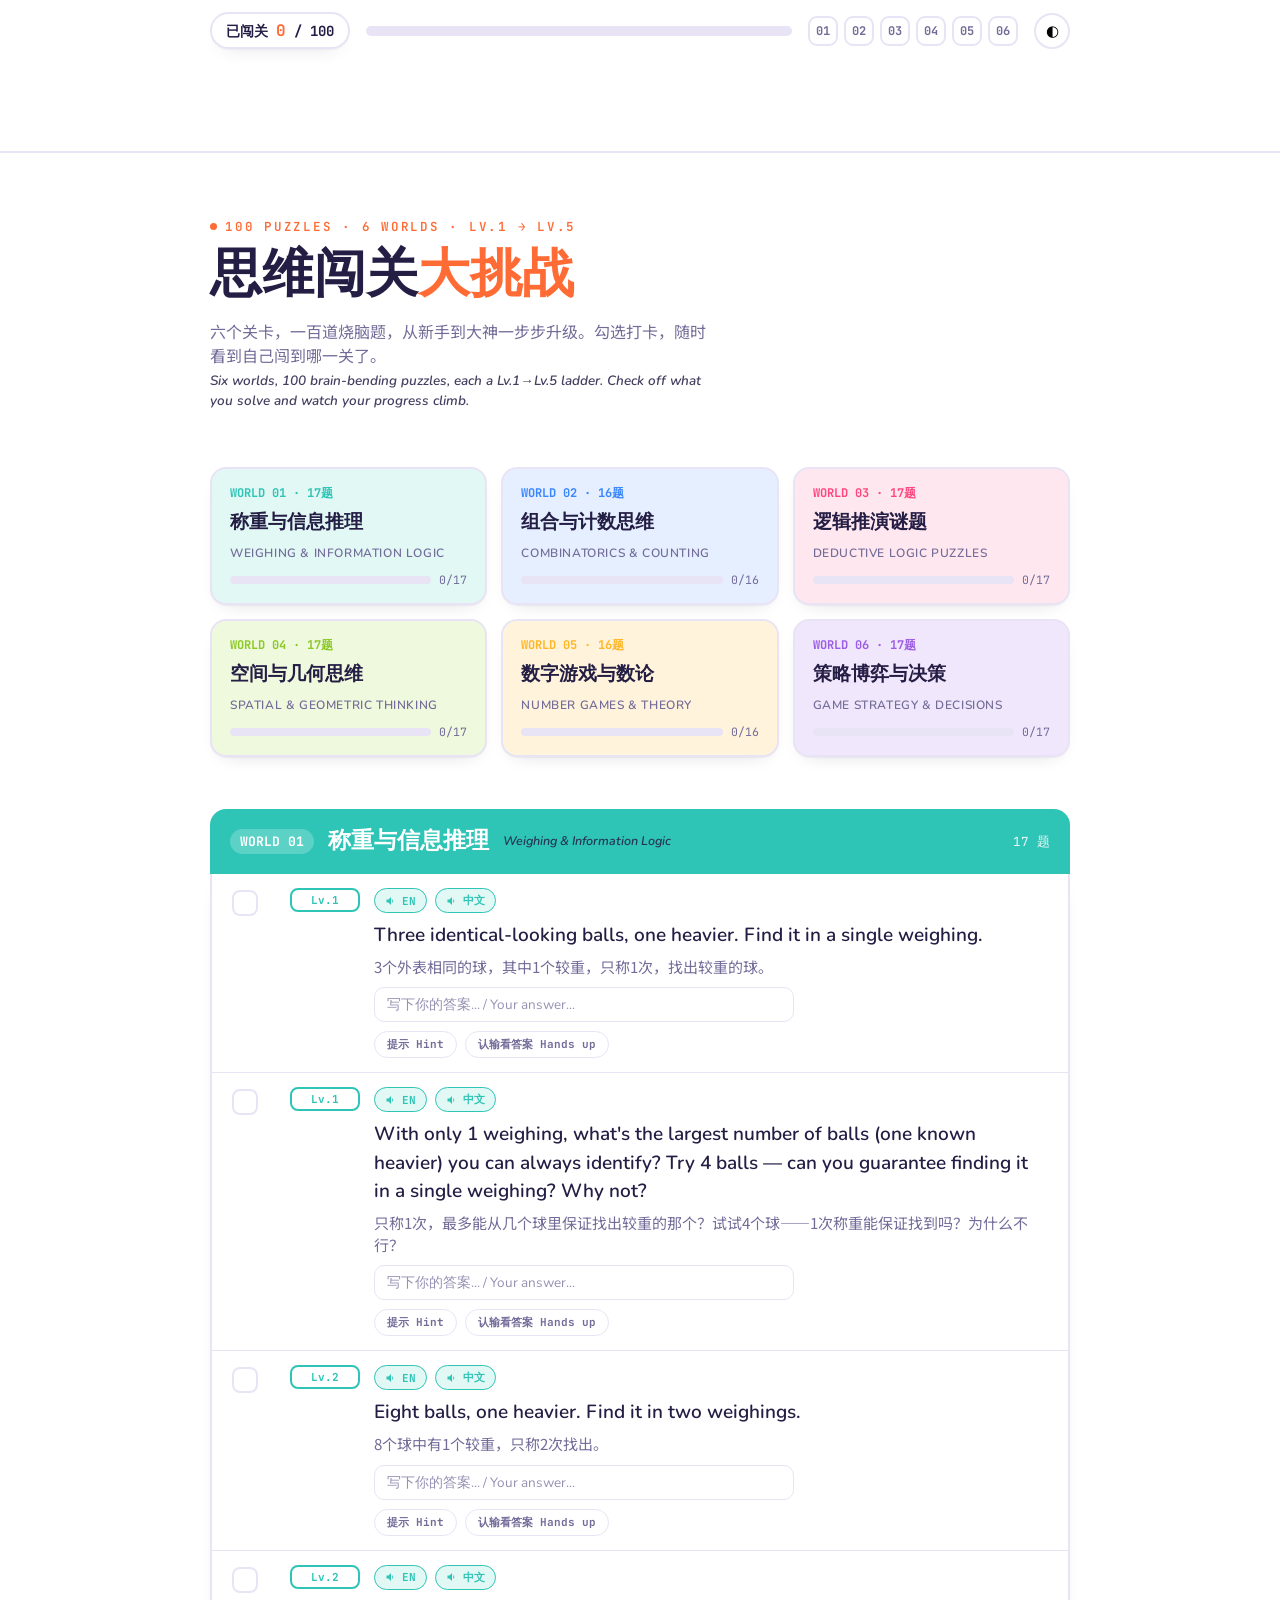
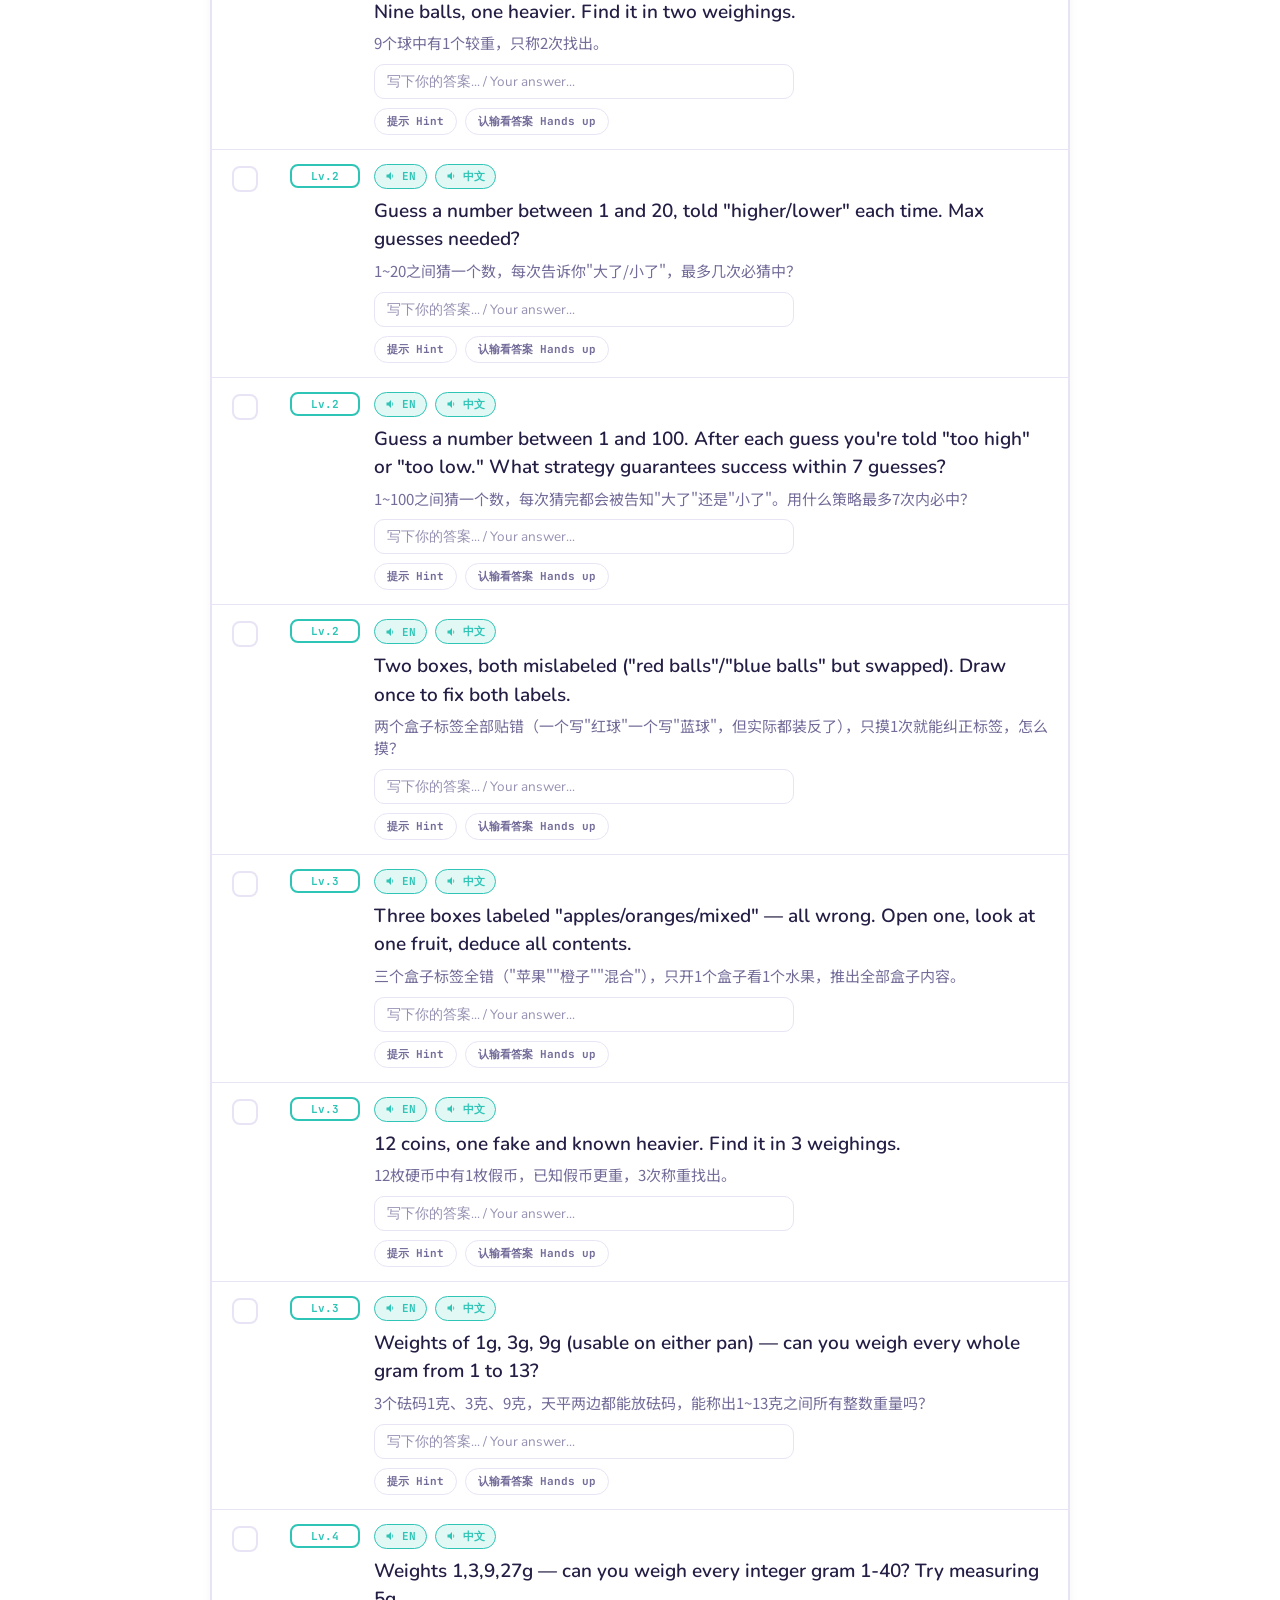
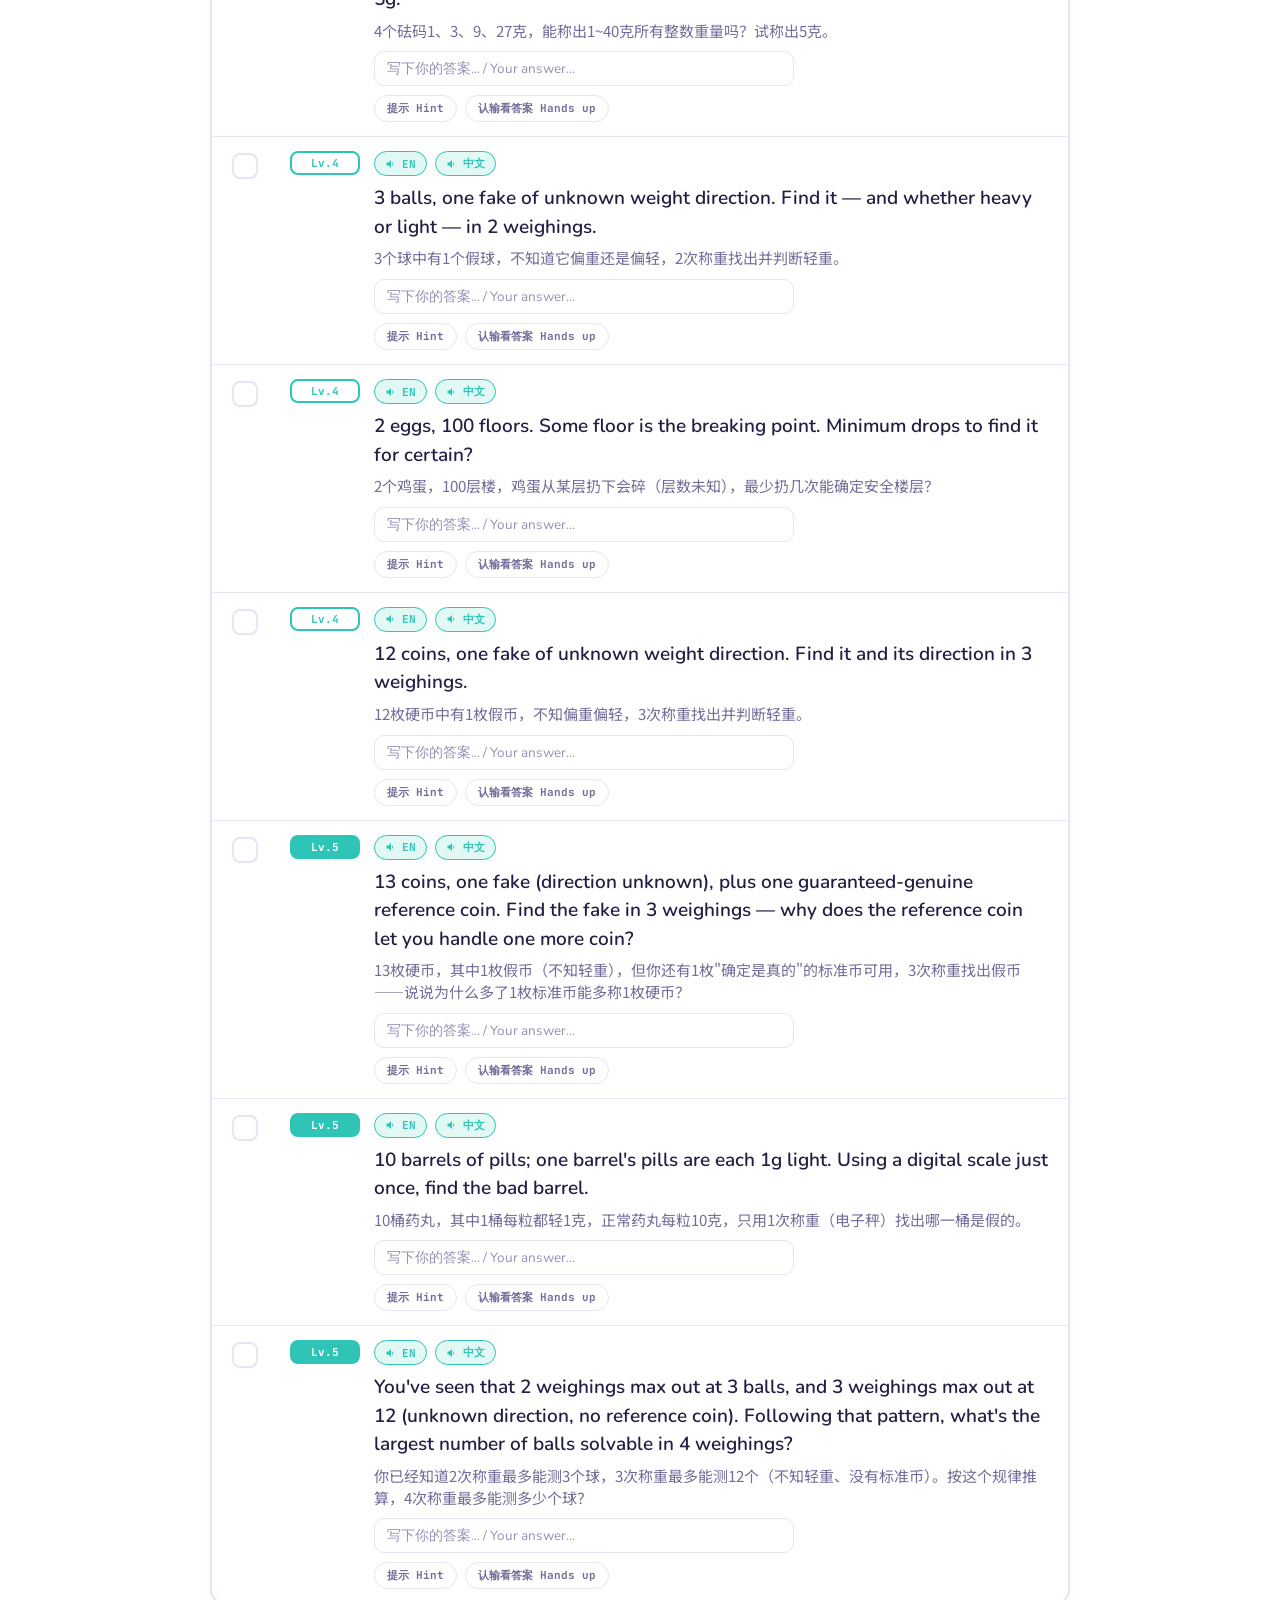
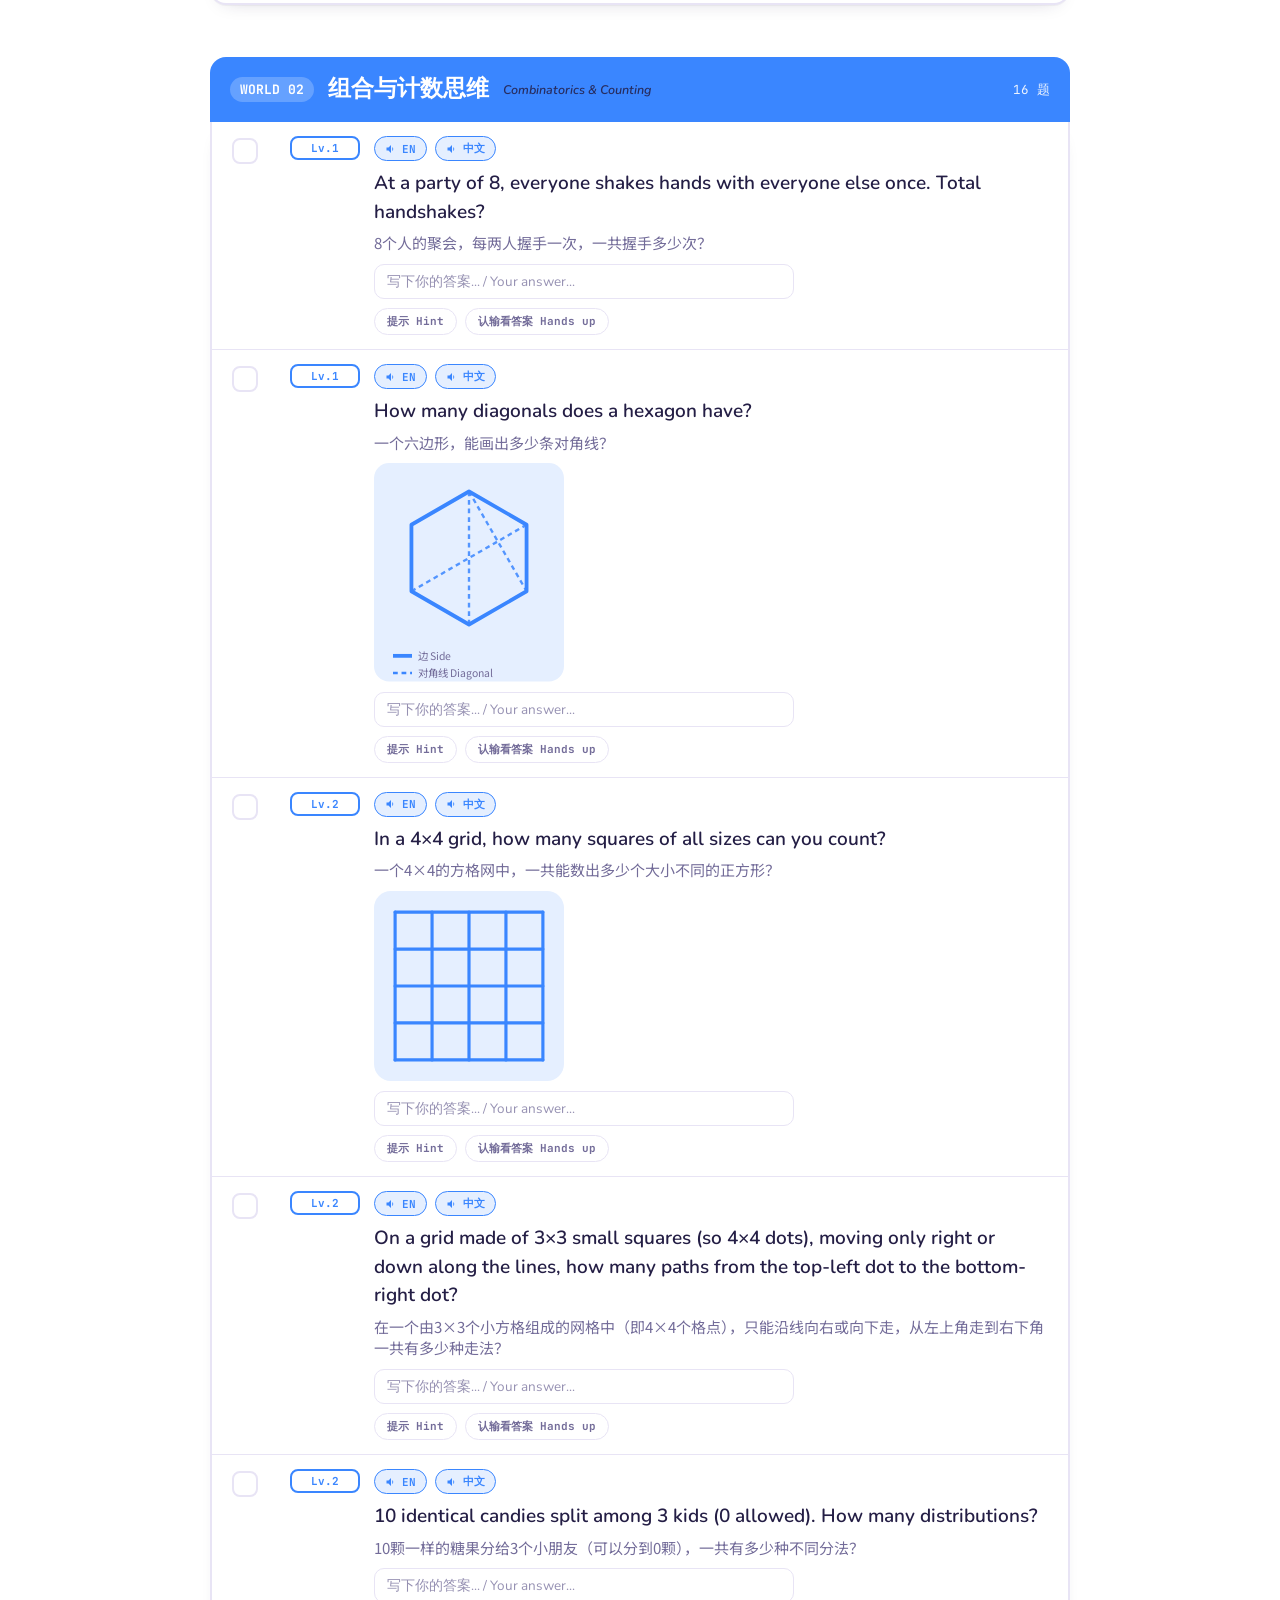
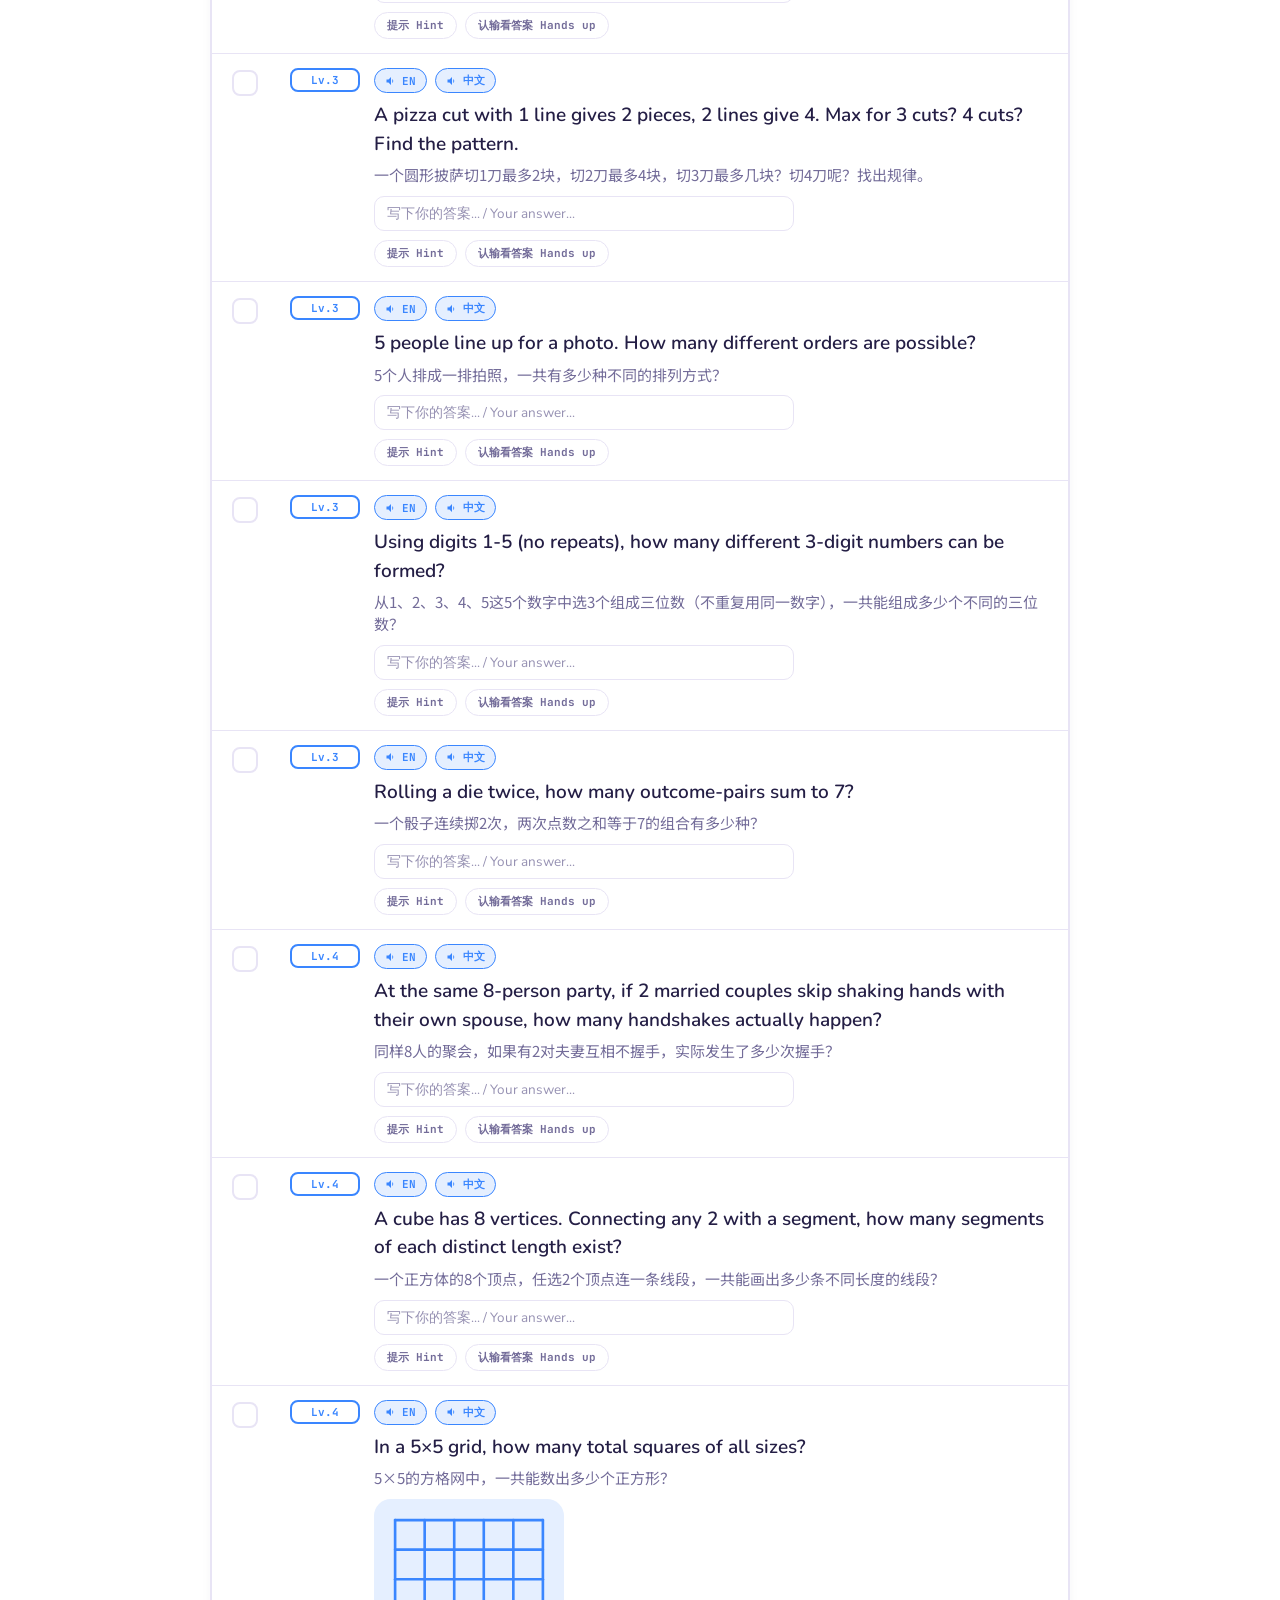
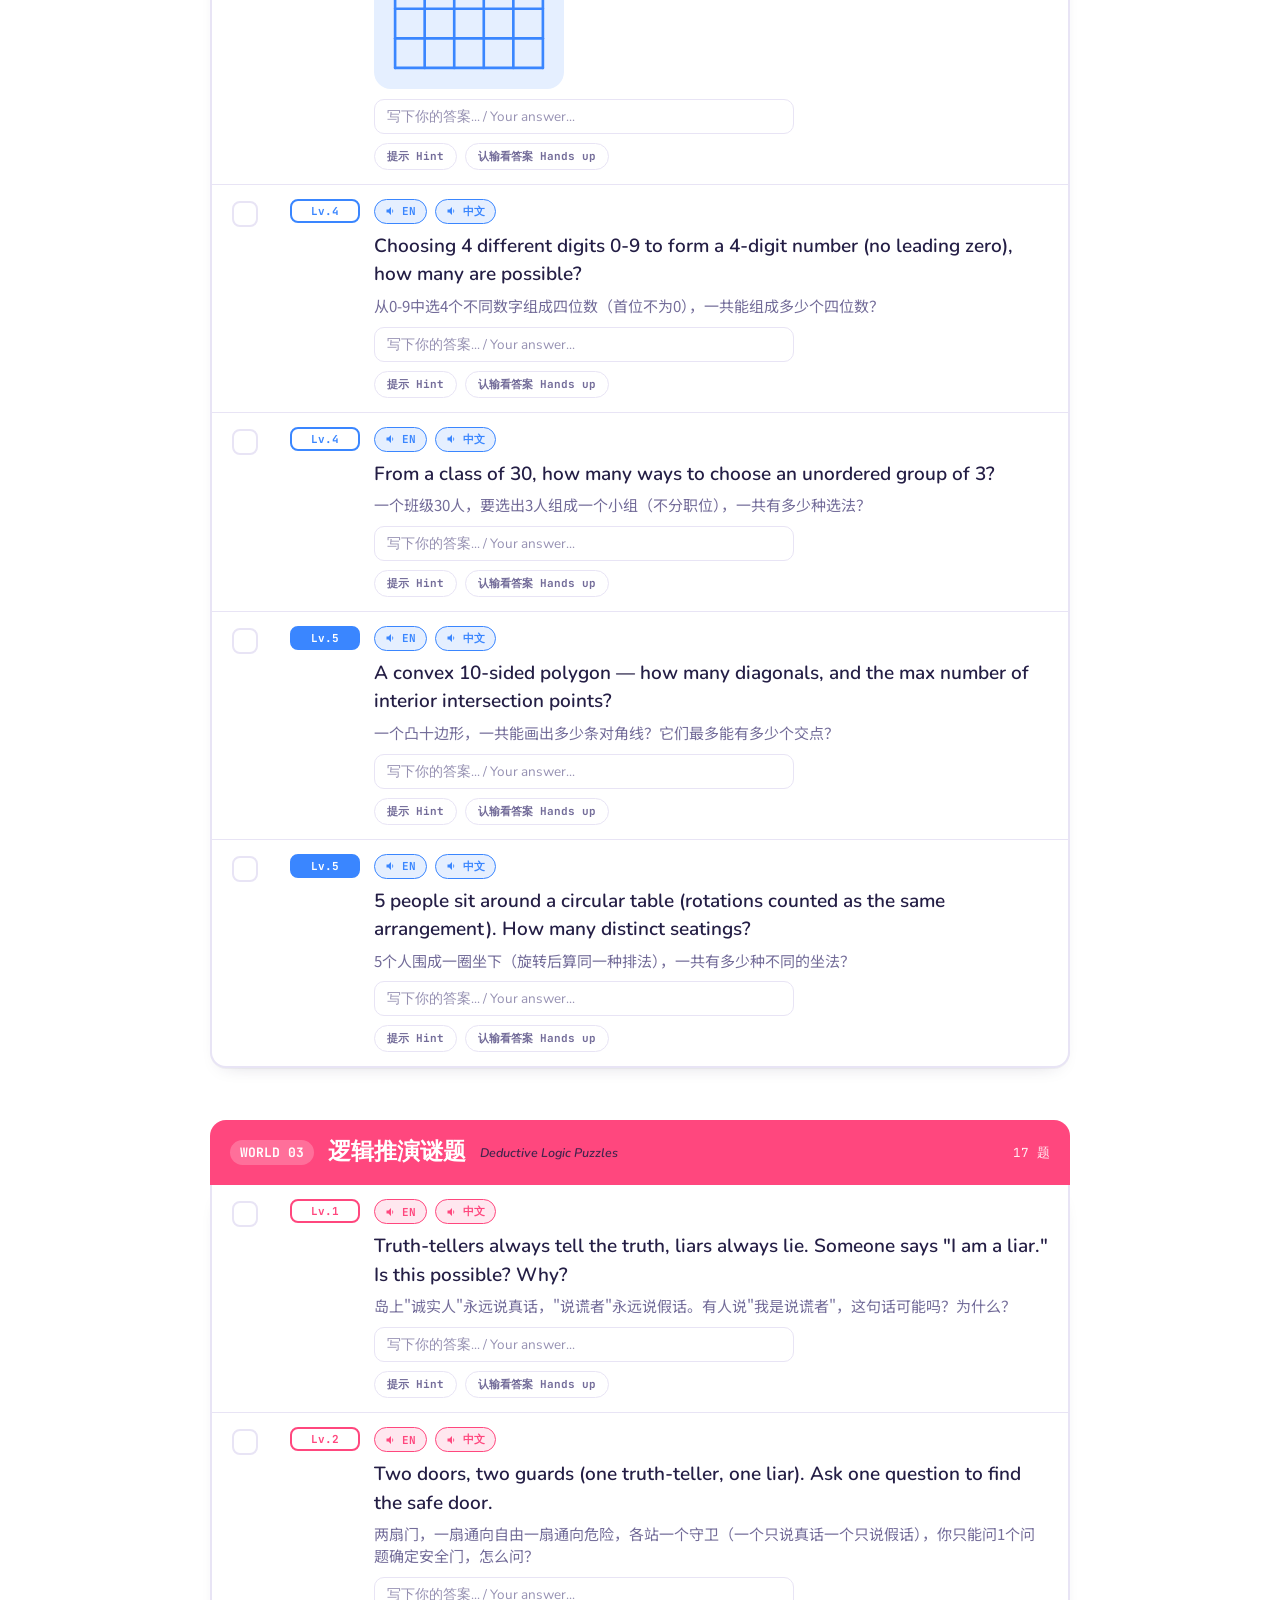
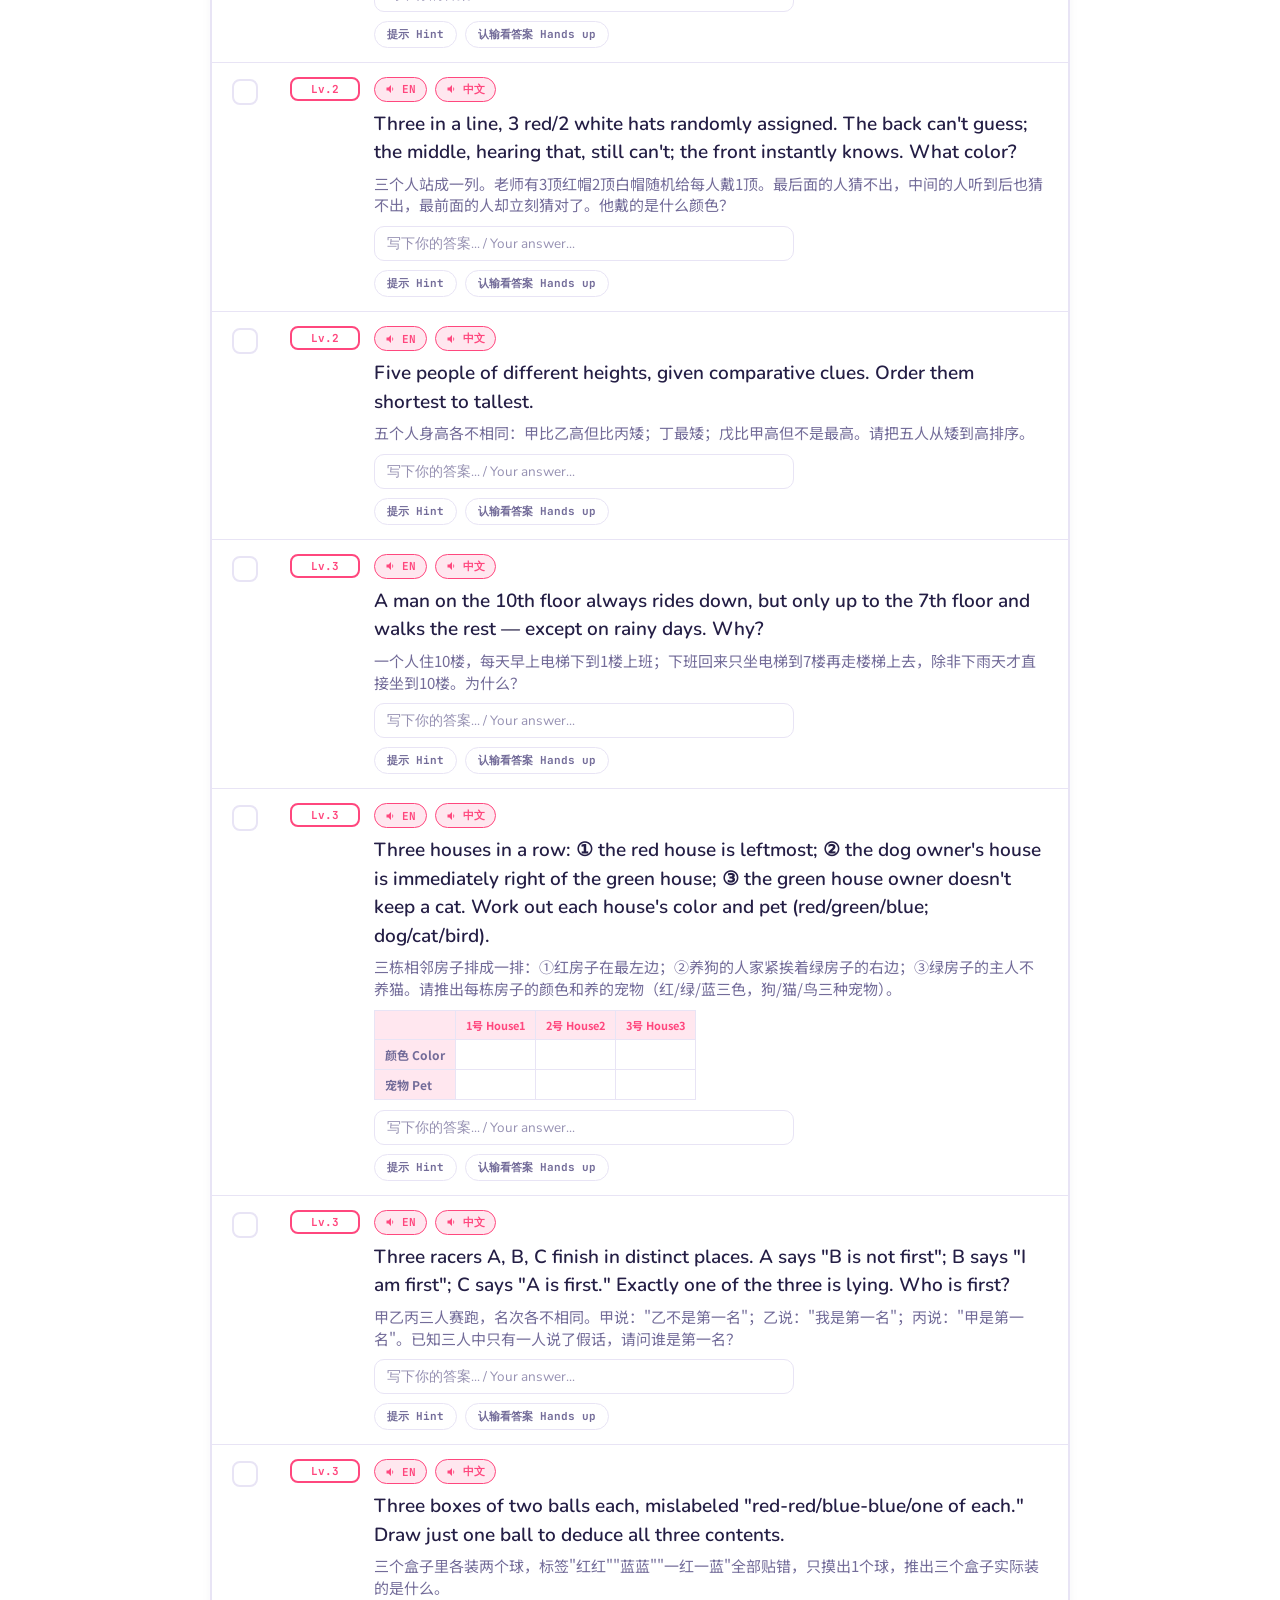
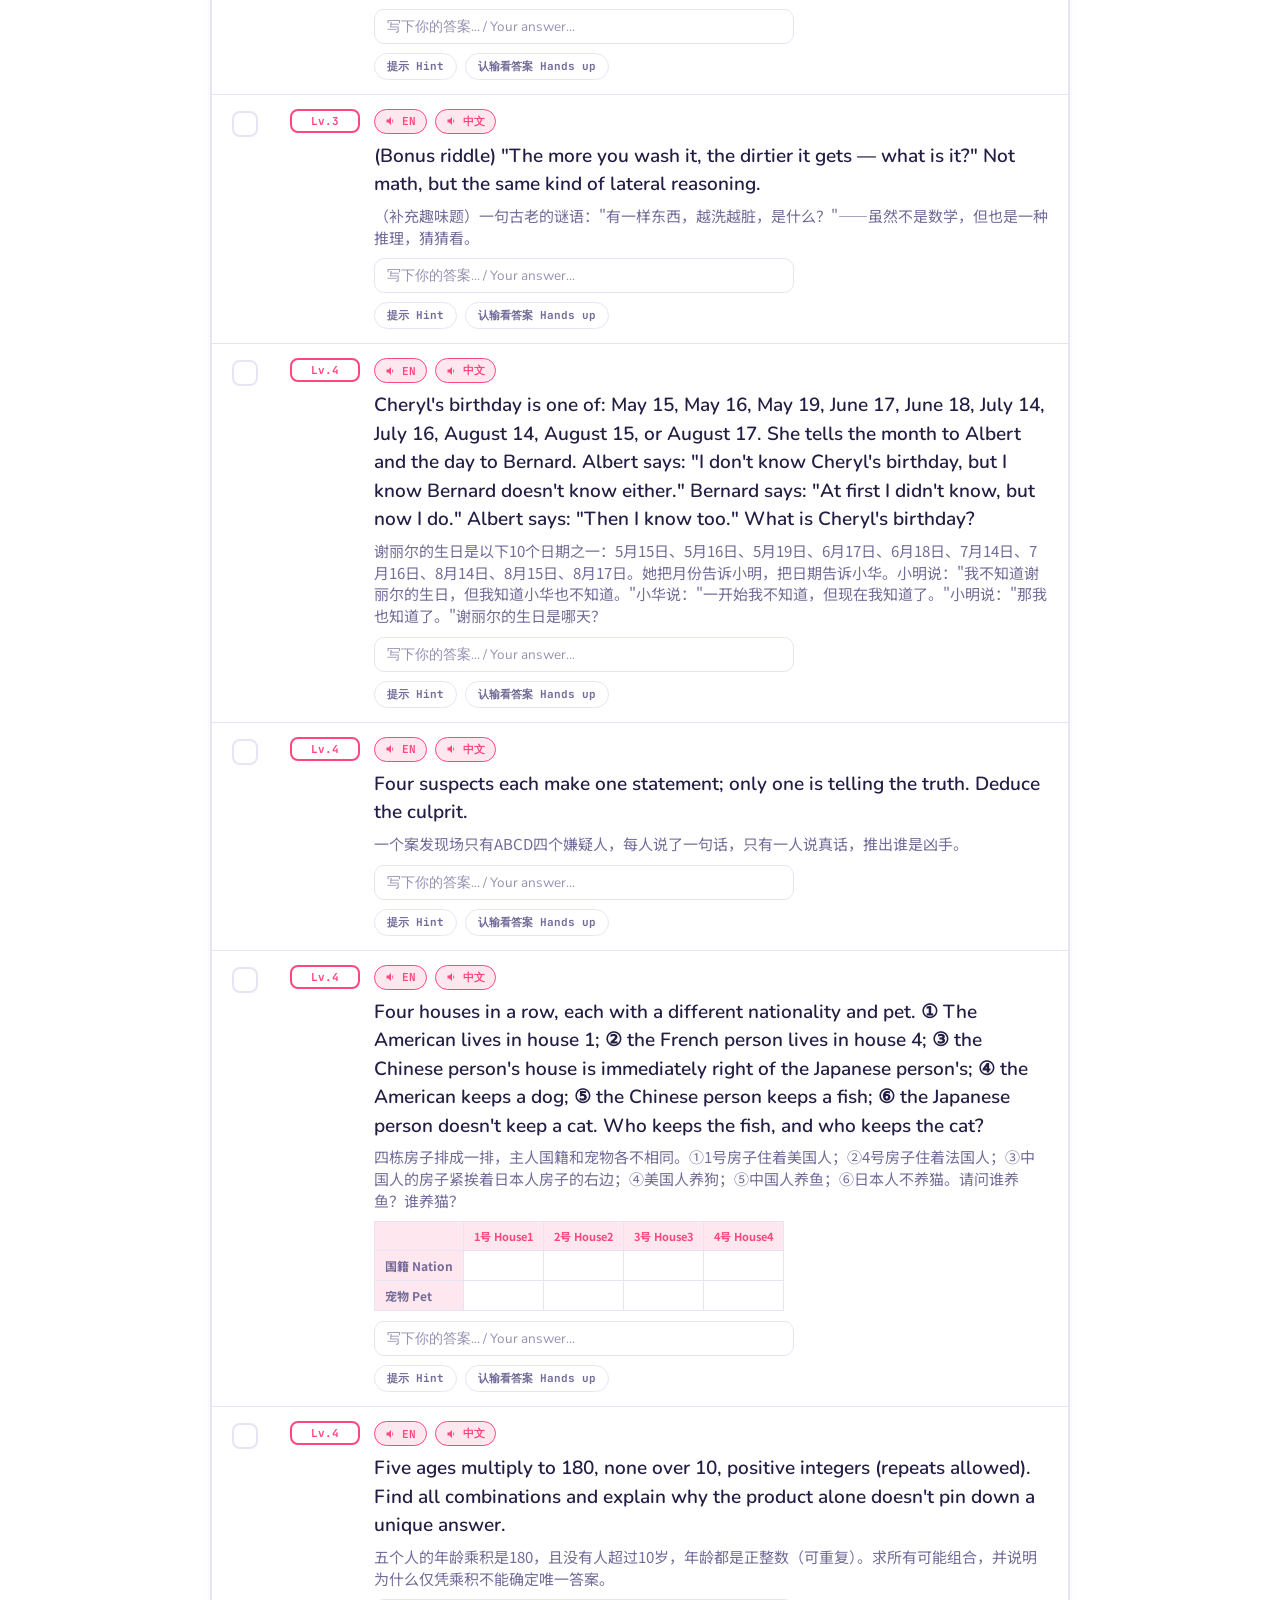
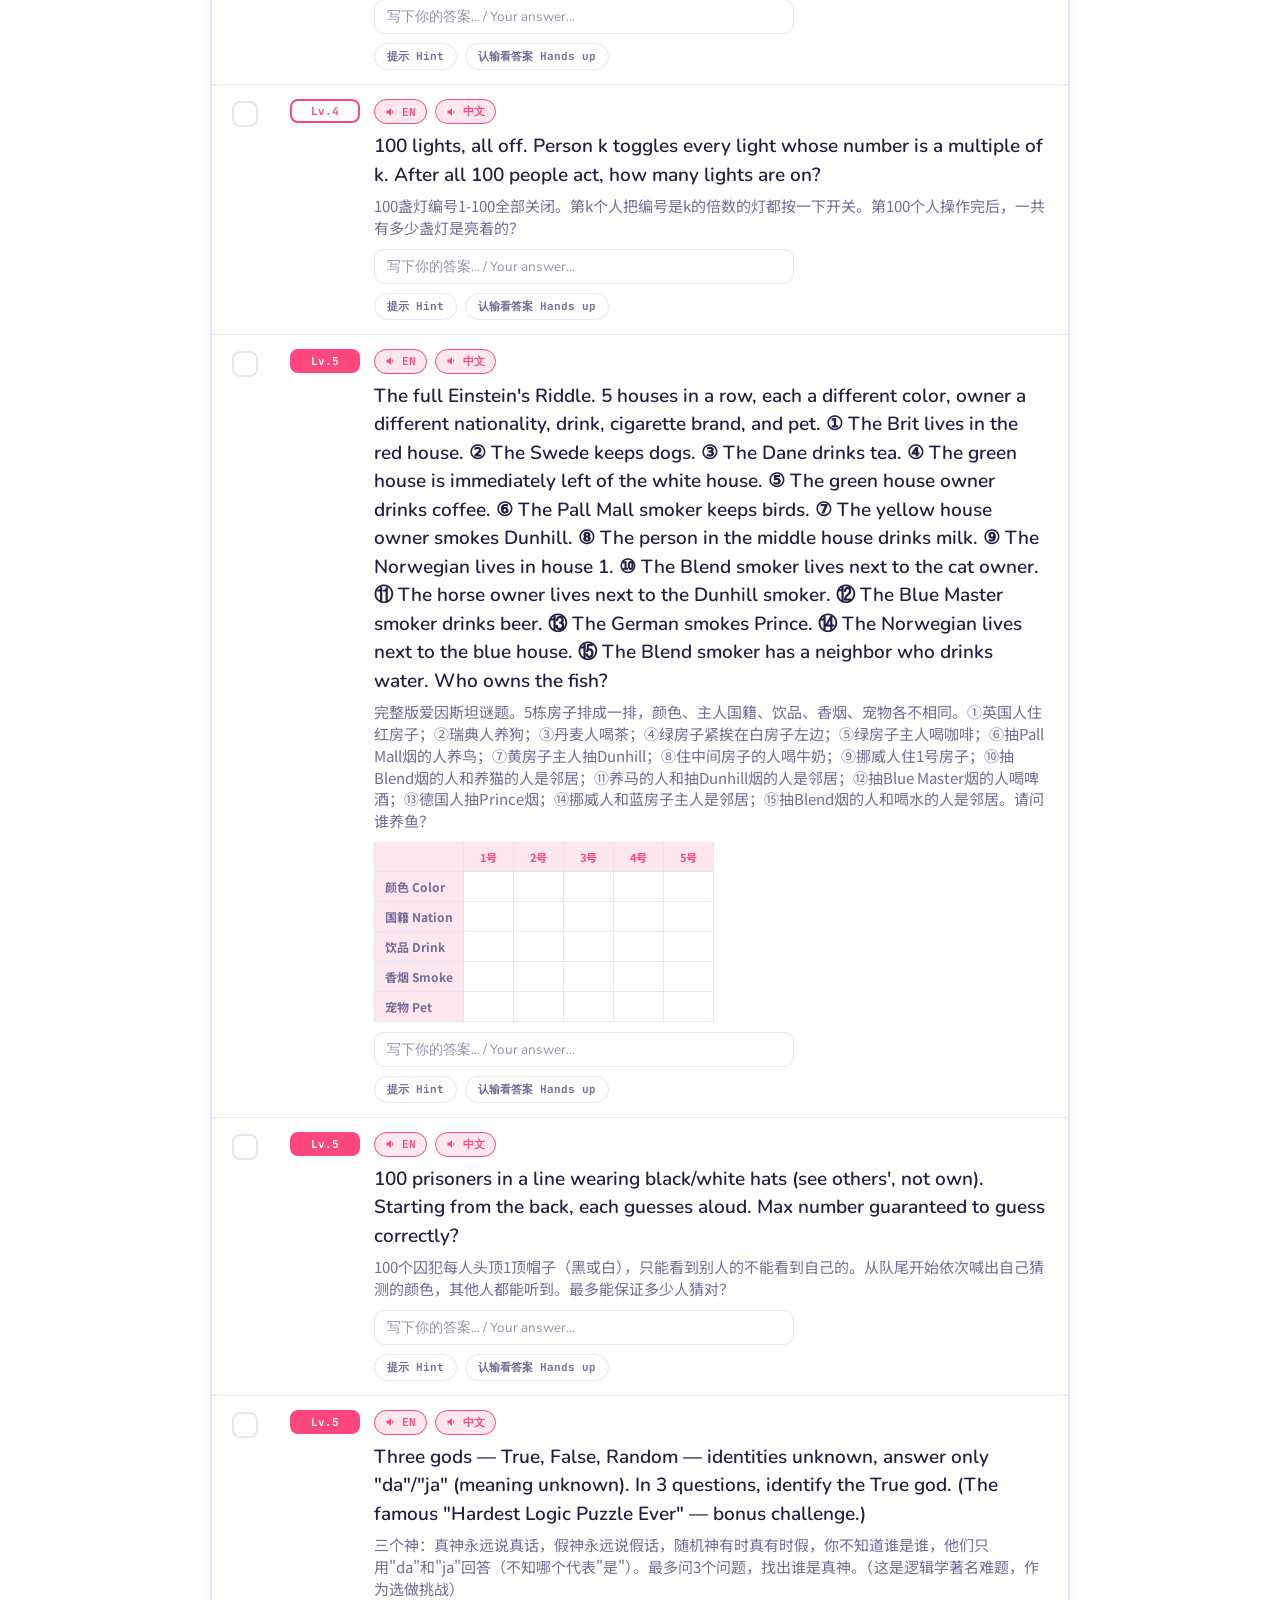
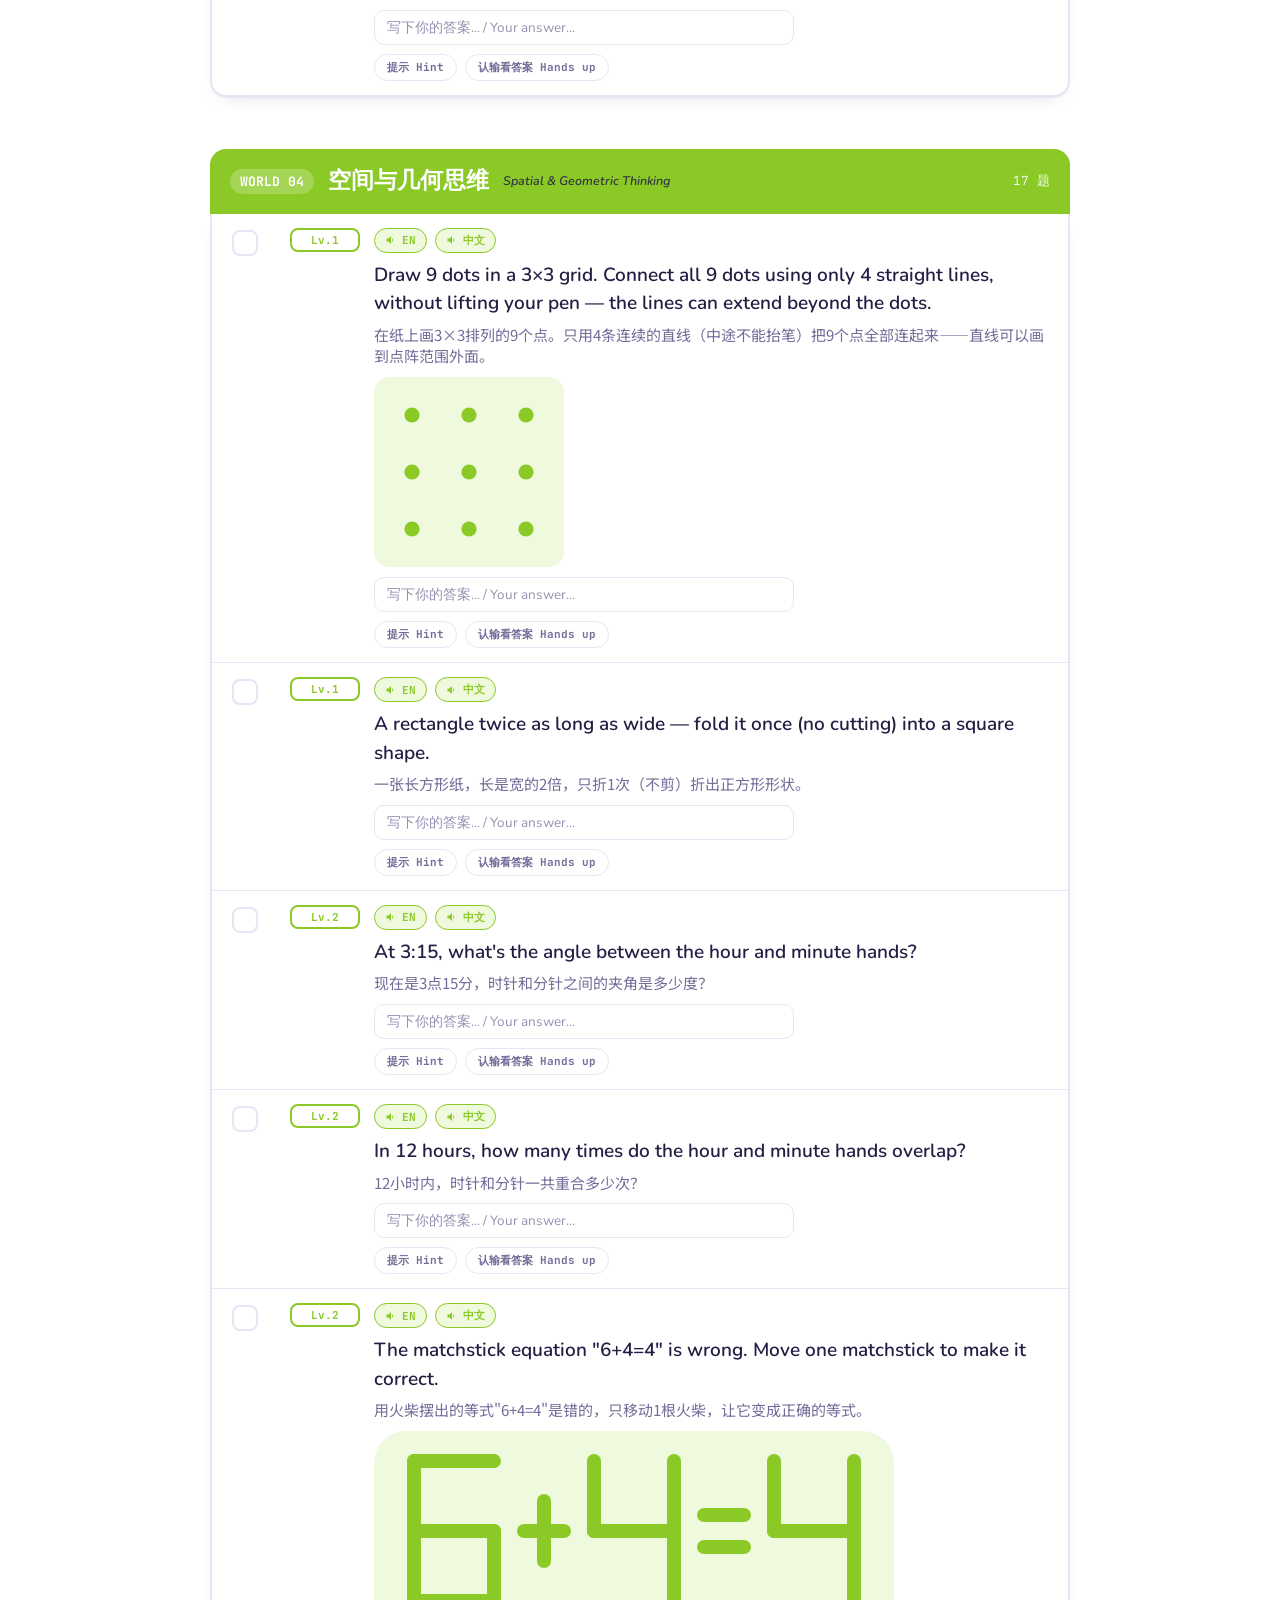
==== commit a38c677f: "Add setup diagrams for spatial/logic puzzles, bump text size, soften dark mode Add inline-SVG diagra" ====
--- a/index.html
+++ b/index.html
@@ -28,14 +28,14 @@
   --shadow: 0 1px 0 rgba(36,30,69,.04), 0 8px 20px -14px rgba(36,30,69,.28);
 }
 :root[data-theme="dark"]{
-  --bg:#151233; --panel:#1D1A42; --ink:#F1EEFF; --ink-soft:#ABA4D6; --line:#332D63;
-  --w1-soft:#123A37; --w2-soft:#182A47; --w3-soft:#3A1B2C; --w4-soft:#293A14; --w5-soft:#3A2E13; --w6-soft:#2A1F44;
+  --bg:#262251; --panel:#2E2A5B; --ink:#DFD8FD; --ink-soft:#ABA4D6; --line:#423B73;
+  --w1-soft:#1C4F4B; --w2-soft:#23385B; --w3-soft:#4D273C; --w4-soft:#394E1E; --w5-soft:#4E3F1D; --w6-soft:#382B57;
   --shadow: 0 1px 0 rgba(0,0,0,.3), 0 10px 24px -14px rgba(0,0,0,.6);
 }
 @media (prefers-color-scheme: dark){
   :root:not([data-theme="light"]){
-    --bg:#151233; --panel:#1D1A42; --ink:#F1EEFF; --ink-soft:#ABA4D6; --line:#332D63;
-    --w1-soft:#123A37; --w2-soft:#182A47; --w3-soft:#3A1B2C; --w4-soft:#293A14; --w5-soft:#3A2E13; --w6-soft:#2A1F44;
+    --bg:#262251; --panel:#2E2A5B; --ink:#DFD8FD; --ink-soft:#ABA4D6; --line:#423B73;
+    --w1-soft:#1C4F4B; --w2-soft:#23385B; --w3-soft:#4D273C; --w4-soft:#394E1E; --w5-soft:#4E3F1D; --w6-soft:#382B57;
     --shadow: 0 1px 0 rgba(0,0,0,.3), 0 10px 24px -14px rgba(0,0,0,.6);
   }
 }
@@ -159,8 +159,8 @@
 }
 .lv[data-lv="5"]{background:var(--card-c); color:#fff;}
 
-.en{font-family:"Nunito",sans-serif; font-size:16.5px; font-weight:600; line-height:1.5; color:var(--ink);}
-.zh{font-family:"Noto Sans SC",sans-serif; font-size:13px; color:var(--ink-soft); margin-top:6px; line-height:1.45;}
+.en{font-family:"Nunito",sans-serif; font-size:19px; font-weight:600; line-height:1.5; color:var(--ink);}
+.zh{font-family:"Noto Sans SC",sans-serif; font-size:15px; color:var(--ink-soft); margin-top:6px; line-height:1.45;}
 .quest.solved .en{color:var(--ink-soft);}
 
 .speak-row{display:flex; gap:8px; margin-bottom:8px;}
@@ -176,6 +176,15 @@
 .speak-btn:active{transform:scale(.94);}
 .speak-btn.speaking{background:var(--card-c); color:#fff;}
 .speak-btn:focus-visible{outline:3px solid var(--brand); outline-offset:2px;}
+
+.quest-diagram{margin-top:10px; max-width:190px;}
+.quest-diagram svg{display:block; width:100%; height:auto;}
+.quest-diagram.wide{max-width:520px; overflow-x:auto;}
+.logic-grid{border-collapse:collapse; font-size:12px;}
+.logic-grid th, .logic-grid td{border:1.5px solid var(--line); padding:6px 10px; text-align:center;}
+.logic-grid thead th{background:var(--card-soft); color:var(--card-c); font-weight:700; font-size:11px; white-space:nowrap;}
+.logic-grid tbody th{background:var(--card-soft); color:var(--ink-soft); font-weight:700; text-align:left; white-space:nowrap;}
+.logic-grid td{min-width:50px; height:26px;}
 
 .answer-row{margin-top:10px;}
 .answer-input{
@@ -266,6 +275,21 @@
 .grade-btn.correct.active{background:var(--good); border-color:var(--good); color:#fff;}
 .grade-btn.incorrect.active{background:var(--brand); border-color:var(--brand); color:#fff;}
 
+.pc-tabs{display:flex; gap:6px; margin-bottom:12px; flex-wrap:wrap;}
+.pc-tab{
+  font-family:"JetBrains Mono",monospace; font-size:11.5px; font-weight:700;
+  border-radius:999px; padding:5px 14px; cursor:pointer; border:1.5px solid var(--line);
+  background:var(--panel); color:var(--ink-soft);
+}
+.pc-tab.active{background:var(--brand); border-color:var(--brand); color:#fff;}
+.pc-chart-title{font-family:"JetBrains Mono",monospace; font-size:11px; font-weight:700; color:var(--ink-soft); margin:14px 0 2px;}
+.pc-chart-wrap{overflow-x:auto; margin:4px 0 4px;}
+.pc-chart{display:block;}
+.pc-chart .chart-axis{stroke:var(--line); stroke-width:1;}
+.pc-chart .chart-val{font:700 10px "JetBrains Mono",monospace; fill:var(--ink-soft);}
+.pc-chart .chart-lbl{font:600 9px "JetBrains Mono",monospace; fill:var(--ink-soft);}
+.pc-chart-note{font-size:11px; color:var(--ink-soft); margin:2px 0 10px;}
+
 /* per-world color wiring */
 #m1{--card-c:var(--w1); --card-soft:var(--w1-soft);}
 #m2{--card-c:var(--w2); --card-soft:var(--w2-soft);}
@@ -381,8 +405,8 @@
   </div>
   <div class="quests">
     <div class="quest" data-q="m2-01"><label class="chk"><input type="checkbox"><span class="box"><svg viewBox="0 0 24 24" fill="none"><path d="M4 12l5 5L20 6" stroke="white" stroke-width="3" stroke-linecap="round" stroke-linejoin="round"/></svg></span></label><span class="lv" data-lv="1">Lv.1</span><div><div class="speak-row"><button type="button" class="speak-btn" data-lang="en-US" aria-label="Read in English"><svg viewBox="0 0 24 24" fill="currentColor"><path d="M3 9v6h4l5 5V4L7 9H3z"/><path d="M16.5 12c0-1.77-.77-3.29-2-4.24v8.48c1.23-.95 2-2.47 2-4.24z"/></svg>EN</button><button type="button" class="speak-btn" data-lang="zh-CN" aria-label="朗读中文"><svg viewBox="0 0 24 24" fill="currentColor"><path d="M3 9v6h4l5 5V4L7 9H3z"/><path d="M16.5 12c0-1.77-.77-3.29-2-4.24v8.48c1.23-.95 2-2.47 2-4.24z"/></svg>中文</button></div><div class="en">At a party of 8, everyone shakes hands with everyone else once. Total handshakes?</div><div class="zh">8个人的聚会，每两人握手一次，一共握手多少次？</div><div class="answer-row"><input type="text" class="answer-input" placeholder="写下你的答案... / Your answer..."></div><div class="help-row"><button type="button" class="help-btn hint-btn">提示 Hint</button><button type="button" class="help-btn giveup-btn">认输看答案 Hands up</button></div><div class="hint-box" hidden></div><div class="answer-box" hidden></div></div></div>
-    <div class="quest" data-q="m2-02"><label class="chk"><input type="checkbox"><span class="box"><svg viewBox="0 0 24 24" fill="none"><path d="M4 12l5 5L20 6" stroke="white" stroke-width="3" stroke-linecap="round" stroke-linejoin="round"/></svg></span></label><span class="lv" data-lv="1">Lv.1</span><div><div class="speak-row"><button type="button" class="speak-btn" data-lang="en-US" aria-label="Read in English"><svg viewBox="0 0 24 24" fill="currentColor"><path d="M3 9v6h4l5 5V4L7 9H3z"/><path d="M16.5 12c0-1.77-.77-3.29-2-4.24v8.48c1.23-.95 2-2.47 2-4.24z"/></svg>EN</button><button type="button" class="speak-btn" data-lang="zh-CN" aria-label="朗读中文"><svg viewBox="0 0 24 24" fill="currentColor"><path d="M3 9v6h4l5 5V4L7 9H3z"/><path d="M16.5 12c0-1.77-.77-3.29-2-4.24v8.48c1.23-.95 2-2.47 2-4.24z"/></svg>中文</button></div><div class="en">How many diagonals does a hexagon have?</div><div class="zh">一个六边形，能画出多少条对角线？</div><div class="answer-row"><input type="text" class="answer-input" placeholder="写下你的答案... / Your answer..."></div><div class="help-row"><button type="button" class="help-btn hint-btn">提示 Hint</button><button type="button" class="help-btn giveup-btn">认输看答案 Hands up</button></div><div class="hint-box" hidden></div><div class="answer-box" hidden></div></div></div>
-    <div class="quest" data-q="m2-03"><label class="chk"><input type="checkbox"><span class="box"><svg viewBox="0 0 24 24" fill="none"><path d="M4 12l5 5L20 6" stroke="white" stroke-width="3" stroke-linecap="round" stroke-linejoin="round"/></svg></span></label><span class="lv" data-lv="2">Lv.2</span><div><div class="speak-row"><button type="button" class="speak-btn" data-lang="en-US" aria-label="Read in English"><svg viewBox="0 0 24 24" fill="currentColor"><path d="M3 9v6h4l5 5V4L7 9H3z"/><path d="M16.5 12c0-1.77-.77-3.29-2-4.24v8.48c1.23-.95 2-2.47 2-4.24z"/></svg>EN</button><button type="button" class="speak-btn" data-lang="zh-CN" aria-label="朗读中文"><svg viewBox="0 0 24 24" fill="currentColor"><path d="M3 9v6h4l5 5V4L7 9H3z"/><path d="M16.5 12c0-1.77-.77-3.29-2-4.24v8.48c1.23-.95 2-2.47 2-4.24z"/></svg>中文</button></div><div class="en">In a 4×4 grid, how many squares of all sizes can you count?</div><div class="zh">一个4×4的方格网中，一共能数出多少个大小不同的正方形？</div><div class="answer-row"><input type="text" class="answer-input" placeholder="写下你的答案... / Your answer..."></div><div class="help-row"><button type="button" class="help-btn hint-btn">提示 Hint</button><button type="button" class="help-btn giveup-btn">认输看答案 Hands up</button></div><div class="hint-box" hidden></div><div class="answer-box" hidden></div></div></div>
+    <div class="quest" data-q="m2-02"><label class="chk"><input type="checkbox"><span class="box"><svg viewBox="0 0 24 24" fill="none"><path d="M4 12l5 5L20 6" stroke="white" stroke-width="3" stroke-linecap="round" stroke-linejoin="round"/></svg></span></label><span class="lv" data-lv="1">Lv.1</span><div><div class="speak-row"><button type="button" class="speak-btn" data-lang="en-US" aria-label="Read in English"><svg viewBox="0 0 24 24" fill="currentColor"><path d="M3 9v6h4l5 5V4L7 9H3z"/><path d="M16.5 12c0-1.77-.77-3.29-2-4.24v8.48c1.23-.95 2-2.47 2-4.24z"/></svg>EN</button><button type="button" class="speak-btn" data-lang="zh-CN" aria-label="朗读中文"><svg viewBox="0 0 24 24" fill="currentColor"><path d="M3 9v6h4l5 5V4L7 9H3z"/><path d="M16.5 12c0-1.77-.77-3.29-2-4.24v8.48c1.23-.95 2-2.47 2-4.24z"/></svg>中文</button></div><div class="en">How many diagonals does a hexagon have?</div><div class="zh">一个六边形，能画出多少条对角线？</div><div class="quest-diagram"><svg viewBox="0 0 200 230" role="img" aria-label="hexagon with sides and example diagonals"><rect x="0" y="0" width="200" height="230" rx="16" fill="var(--w2-soft)"/><polygon points="100,30 160.6,65 160.6,135 100,170 39.4,135 39.4,65" fill="none" stroke="var(--w2)" stroke-width="4" stroke-linejoin="round"/><line x1="100" y1="30" x2="160.6" y2="135" stroke="var(--w2)" stroke-width="2.5" stroke-dasharray="5,4" opacity="0.85"/><line x1="100" y1="30" x2="100" y2="170" stroke="var(--w2)" stroke-width="2.5" stroke-dasharray="5,4" opacity="0.85"/><line x1="160.6" y1="65" x2="39.4" y2="135" stroke="var(--w2)" stroke-width="2.5" stroke-dasharray="5,4" opacity="0.85"/><line x1="20" y1="203" x2="40" y2="203" stroke="var(--w2)" stroke-width="4"/><text x="46" y="207" font-size="11" fill="var(--ink-soft)">边 Side</text><line x1="20" y1="221" x2="40" y2="221" stroke="var(--w2)" stroke-width="2.5" stroke-dasharray="5,4"/><text x="46" y="225" font-size="11" fill="var(--ink-soft)">对角线 Diagonal</text></svg></div><div class="answer-row"><input type="text" class="answer-input" placeholder="写下你的答案... / Your answer..."></div><div class="help-row"><button type="button" class="help-btn hint-btn">提示 Hint</button><button type="button" class="help-btn giveup-btn">认输看答案 Hands up</button></div><div class="hint-box" hidden></div><div class="answer-box" hidden></div></div></div>
+    <div class="quest" data-q="m2-03"><label class="chk"><input type="checkbox"><span class="box"><svg viewBox="0 0 24 24" fill="none"><path d="M4 12l5 5L20 6" stroke="white" stroke-width="3" stroke-linecap="round" stroke-linejoin="round"/></svg></span></label><span class="lv" data-lv="2">Lv.2</span><div><div class="speak-row"><button type="button" class="speak-btn" data-lang="en-US" aria-label="Read in English"><svg viewBox="0 0 24 24" fill="currentColor"><path d="M3 9v6h4l5 5V4L7 9H3z"/><path d="M16.5 12c0-1.77-.77-3.29-2-4.24v8.48c1.23-.95 2-2.47 2-4.24z"/></svg>EN</button><button type="button" class="speak-btn" data-lang="zh-CN" aria-label="朗读中文"><svg viewBox="0 0 24 24" fill="currentColor"><path d="M3 9v6h4l5 5V4L7 9H3z"/><path d="M16.5 12c0-1.77-.77-3.29-2-4.24v8.48c1.23-.95 2-2.47 2-4.24z"/></svg>中文</button></div><div class="en">In a 4×4 grid, how many squares of all sizes can you count?</div><div class="zh">一个4×4的方格网中，一共能数出多少个大小不同的正方形？</div><div class="quest-diagram"><svg viewBox="0 0 180 180" role="img" aria-label="4 by 4 grid"><rect x="0" y="0" width="180" height="180" rx="16" fill="var(--w2-soft)"/><g stroke="var(--w2)" stroke-width="3" stroke-linecap="round"><line x1="20" y1="20" x2="160" y2="20"/><line x1="20" y1="55" x2="160" y2="55"/><line x1="20" y1="90" x2="160" y2="90"/><line x1="20" y1="125" x2="160" y2="125"/><line x1="20" y1="160" x2="160" y2="160"/><line x1="20" y1="20" x2="20" y2="160"/><line x1="55" y1="20" x2="55" y2="160"/><line x1="90" y1="20" x2="90" y2="160"/><line x1="125" y1="20" x2="125" y2="160"/><line x1="160" y1="20" x2="160" y2="160"/></g></svg></div><div class="answer-row"><input type="text" class="answer-input" placeholder="写下你的答案... / Your answer..."></div><div class="help-row"><button type="button" class="help-btn hint-btn">提示 Hint</button><button type="button" class="help-btn giveup-btn">认输看答案 Hands up</button></div><div class="hint-box" hidden></div><div class="answer-box" hidden></div></div></div>
     <div class="quest" data-q="m2-04"><label class="chk"><input type="checkbox"><span class="box"><svg viewBox="0 0 24 24" fill="none"><path d="M4 12l5 5L20 6" stroke="white" stroke-width="3" stroke-linecap="round" stroke-linejoin="round"/></svg></span></label><span class="lv" data-lv="2">Lv.2</span><div><div class="speak-row"><button type="button" class="speak-btn" data-lang="en-US" aria-label="Read in English"><svg viewBox="0 0 24 24" fill="currentColor"><path d="M3 9v6h4l5 5V4L7 9H3z"/><path d="M16.5 12c0-1.77-.77-3.29-2-4.24v8.48c1.23-.95 2-2.47 2-4.24z"/></svg>EN</button><button type="button" class="speak-btn" data-lang="zh-CN" aria-label="朗读中文"><svg viewBox="0 0 24 24" fill="currentColor"><path d="M3 9v6h4l5 5V4L7 9H3z"/><path d="M16.5 12c0-1.77-.77-3.29-2-4.24v8.48c1.23-.95 2-2.47 2-4.24z"/></svg>中文</button></div><div class="en">On a grid made of 3×3 small squares (so 4×4 dots), moving only right or down along the lines, how many paths from the top-left dot to the bottom-right dot?</div><div class="zh">在一个由3×3个小方格组成的网格中（即4×4个格点），只能沿线向右或向下走，从左上角走到右下角一共有多少种走法？</div><div class="answer-row"><input type="text" class="answer-input" placeholder="写下你的答案... / Your answer..."></div><div class="help-row"><button type="button" class="help-btn hint-btn">提示 Hint</button><button type="button" class="help-btn giveup-btn">认输看答案 Hands up</button></div><div class="hint-box" hidden></div><div class="answer-box" hidden></div></div></div>
     <div class="quest" data-q="m2-05"><label class="chk"><input type="checkbox"><span class="box"><svg viewBox="0 0 24 24" fill="none"><path d="M4 12l5 5L20 6" stroke="white" stroke-width="3" stroke-linecap="round" stroke-linejoin="round"/></svg></span></label><span class="lv" data-lv="2">Lv.2</span><div><div class="speak-row"><button type="button" class="speak-btn" data-lang="en-US" aria-label="Read in English"><svg viewBox="0 0 24 24" fill="currentColor"><path d="M3 9v6h4l5 5V4L7 9H3z"/><path d="M16.5 12c0-1.77-.77-3.29-2-4.24v8.48c1.23-.95 2-2.47 2-4.24z"/></svg>EN</button><button type="button" class="speak-btn" data-lang="zh-CN" aria-label="朗读中文"><svg viewBox="0 0 24 24" fill="currentColor"><path d="M3 9v6h4l5 5V4L7 9H3z"/><path d="M16.5 12c0-1.77-.77-3.29-2-4.24v8.48c1.23-.95 2-2.47 2-4.24z"/></svg>中文</button></div><div class="en">10 identical candies split among 3 kids (0 allowed). How many distributions?</div><div class="zh">10颗一样的糖果分给3个小朋友（可以分到0颗），一共有多少种不同分法？</div><div class="answer-row"><input type="text" class="answer-input" placeholder="写下你的答案... / Your answer..."></div><div class="help-row"><button type="button" class="help-btn hint-btn">提示 Hint</button><button type="button" class="help-btn giveup-btn">认输看答案 Hands up</button></div><div class="hint-box" hidden></div><div class="answer-box" hidden></div></div></div>
     <div class="quest" data-q="m2-06"><label class="chk"><input type="checkbox"><span class="box"><svg viewBox="0 0 24 24" fill="none"><path d="M4 12l5 5L20 6" stroke="white" stroke-width="3" stroke-linecap="round" stroke-linejoin="round"/></svg></span></label><span class="lv" data-lv="3">Lv.3</span><div><div class="speak-row"><button type="button" class="speak-btn" data-lang="en-US" aria-label="Read in English"><svg viewBox="0 0 24 24" fill="currentColor"><path d="M3 9v6h4l5 5V4L7 9H3z"/><path d="M16.5 12c0-1.77-.77-3.29-2-4.24v8.48c1.23-.95 2-2.47 2-4.24z"/></svg>EN</button><button type="button" class="speak-btn" data-lang="zh-CN" aria-label="朗读中文"><svg viewBox="0 0 24 24" fill="currentColor"><path d="M3 9v6h4l5 5V4L7 9H3z"/><path d="M16.5 12c0-1.77-.77-3.29-2-4.24v8.48c1.23-.95 2-2.47 2-4.24z"/></svg>中文</button></div><div class="en">A pizza cut with 1 line gives 2 pieces, 2 lines give 4. Max for 3 cuts? 4 cuts? Find the pattern.</div><div class="zh">一个圆形披萨切1刀最多2块，切2刀最多4块，切3刀最多几块？切4刀呢？找出规律。</div><div class="answer-row"><input type="text" class="answer-input" placeholder="写下你的答案... / Your answer..."></div><div class="help-row"><button type="button" class="help-btn hint-btn">提示 Hint</button><button type="button" class="help-btn giveup-btn">认输看答案 Hands up</button></div><div class="hint-box" hidden></div><div class="answer-box" hidden></div></div></div>
@@ -391,7 +415,7 @@
     <div class="quest" data-q="m2-09"><label class="chk"><input type="checkbox"><span class="box"><svg viewBox="0 0 24 24" fill="none"><path d="M4 12l5 5L20 6" stroke="white" stroke-width="3" stroke-linecap="round" stroke-linejoin="round"/></svg></span></label><span class="lv" data-lv="3">Lv.3</span><div><div class="speak-row"><button type="button" class="speak-btn" data-lang="en-US" aria-label="Read in English"><svg viewBox="0 0 24 24" fill="currentColor"><path d="M3 9v6h4l5 5V4L7 9H3z"/><path d="M16.5 12c0-1.77-.77-3.29-2-4.24v8.48c1.23-.95 2-2.47 2-4.24z"/></svg>EN</button><button type="button" class="speak-btn" data-lang="zh-CN" aria-label="朗读中文"><svg viewBox="0 0 24 24" fill="currentColor"><path d="M3 9v6h4l5 5V4L7 9H3z"/><path d="M16.5 12c0-1.77-.77-3.29-2-4.24v8.48c1.23-.95 2-2.47 2-4.24z"/></svg>中文</button></div><div class="en">Rolling a die twice, how many outcome-pairs sum to 7?</div><div class="zh">一个骰子连续掷2次，两次点数之和等于7的组合有多少种？</div><div class="answer-row"><input type="text" class="answer-input" placeholder="写下你的答案... / Your answer..."></div><div class="help-row"><button type="button" class="help-btn hint-btn">提示 Hint</button><button type="button" class="help-btn giveup-btn">认输看答案 Hands up</button></div><div class="hint-box" hidden></div><div class="answer-box" hidden></div></div></div>
     <div class="quest" data-q="m2-10"><label class="chk"><input type="checkbox"><span class="box"><svg viewBox="0 0 24 24" fill="none"><path d="M4 12l5 5L20 6" stroke="white" stroke-width="3" stroke-linecap="round" stroke-linejoin="round"/></svg></span></label><span class="lv" data-lv="4">Lv.4</span><div><div class="speak-row"><button type="button" class="speak-btn" data-lang="en-US" aria-label="Read in English"><svg viewBox="0 0 24 24" fill="currentColor"><path d="M3 9v6h4l5 5V4L7 9H3z"/><path d="M16.5 12c0-1.77-.77-3.29-2-4.24v8.48c1.23-.95 2-2.47 2-4.24z"/></svg>EN</button><button type="button" class="speak-btn" data-lang="zh-CN" aria-label="朗读中文"><svg viewBox="0 0 24 24" fill="currentColor"><path d="M3 9v6h4l5 5V4L7 9H3z"/><path d="M16.5 12c0-1.77-.77-3.29-2-4.24v8.48c1.23-.95 2-2.47 2-4.24z"/></svg>中文</button></div><div class="en">At the same 8-person party, if 2 married couples skip shaking hands with their own spouse, how many handshakes actually happen?</div><div class="zh">同样8人的聚会，如果有2对夫妻互相不握手，实际发生了多少次握手？</div><div class="answer-row"><input type="text" class="answer-input" placeholder="写下你的答案... / Your answer..."></div><div class="help-row"><button type="button" class="help-btn hint-btn">提示 Hint</button><button type="button" class="help-btn giveup-btn">认输看答案 Hands up</button></div><div class="hint-box" hidden></div><div class="answer-box" hidden></div></div></div>
     <div class="quest" data-q="m2-11"><label class="chk"><input type="checkbox"><span class="box"><svg viewBox="0 0 24 24" fill="none"><path d="M4 12l5 5L20 6" stroke="white" stroke-width="3" stroke-linecap="round" stroke-linejoin="round"/></svg></span></label><span class="lv" data-lv="4">Lv.4</span><div><div class="speak-row"><button type="button" class="speak-btn" data-lang="en-US" aria-label="Read in English"><svg viewBox="0 0 24 24" fill="currentColor"><path d="M3 9v6h4l5 5V4L7 9H3z"/><path d="M16.5 12c0-1.77-.77-3.29-2-4.24v8.48c1.23-.95 2-2.47 2-4.24z"/></svg>EN</button><button type="button" class="speak-btn" data-lang="zh-CN" aria-label="朗读中文"><svg viewBox="0 0 24 24" fill="currentColor"><path d="M3 9v6h4l5 5V4L7 9H3z"/><path d="M16.5 12c0-1.77-.77-3.29-2-4.24v8.48c1.23-.95 2-2.47 2-4.24z"/></svg>中文</button></div><div class="en">A cube has 8 vertices. Connecting any 2 with a segment, how many segments of each distinct length exist?</div><div class="zh">一个正方体的8个顶点，任选2个顶点连一条线段，一共能画出多少条不同长度的线段？</div><div class="answer-row"><input type="text" class="answer-input" placeholder="写下你的答案... / Your answer..."></div><div class="help-row"><button type="button" class="help-btn hint-btn">提示 Hint</button><button type="button" class="help-btn giveup-btn">认输看答案 Hands up</button></div><div class="hint-box" hidden></div><div class="answer-box" hidden></div></div></div>
-    <div class="quest" data-q="m2-12"><label class="chk"><input type="checkbox"><span class="box"><svg viewBox="0 0 24 24" fill="none"><path d="M4 12l5 5L20 6" stroke="white" stroke-width="3" stroke-linecap="round" stroke-linejoin="round"/></svg></span></label><span class="lv" data-lv="4">Lv.4</span><div><div class="speak-row"><button type="button" class="speak-btn" data-lang="en-US" aria-label="Read in English"><svg viewBox="0 0 24 24" fill="currentColor"><path d="M3 9v6h4l5 5V4L7 9H3z"/><path d="M16.5 12c0-1.77-.77-3.29-2-4.24v8.48c1.23-.95 2-2.47 2-4.24z"/></svg>EN</button><button type="button" class="speak-btn" data-lang="zh-CN" aria-label="朗读中文"><svg viewBox="0 0 24 24" fill="currentColor"><path d="M3 9v6h4l5 5V4L7 9H3z"/><path d="M16.5 12c0-1.77-.77-3.29-2-4.24v8.48c1.23-.95 2-2.47 2-4.24z"/></svg>中文</button></div><div class="en">In a 5×5 grid, how many total squares of all sizes?</div><div class="zh">5×5的方格网中，一共能数出多少个正方形？</div><div class="answer-row"><input type="text" class="answer-input" placeholder="写下你的答案... / Your answer..."></div><div class="help-row"><button type="button" class="help-btn hint-btn">提示 Hint</button><button type="button" class="help-btn giveup-btn">认输看答案 Hands up</button></div><div class="hint-box" hidden></div><div class="answer-box" hidden></div></div></div>
+    <div class="quest" data-q="m2-12"><label class="chk"><input type="checkbox"><span class="box"><svg viewBox="0 0 24 24" fill="none"><path d="M4 12l5 5L20 6" stroke="white" stroke-width="3" stroke-linecap="round" stroke-linejoin="round"/></svg></span></label><span class="lv" data-lv="4">Lv.4</span><div><div class="speak-row"><button type="button" class="speak-btn" data-lang="en-US" aria-label="Read in English"><svg viewBox="0 0 24 24" fill="currentColor"><path d="M3 9v6h4l5 5V4L7 9H3z"/><path d="M16.5 12c0-1.77-.77-3.29-2-4.24v8.48c1.23-.95 2-2.47 2-4.24z"/></svg>EN</button><button type="button" class="speak-btn" data-lang="zh-CN" aria-label="朗读中文"><svg viewBox="0 0 24 24" fill="currentColor"><path d="M3 9v6h4l5 5V4L7 9H3z"/><path d="M16.5 12c0-1.77-.77-3.29-2-4.24v8.48c1.23-.95 2-2.47 2-4.24z"/></svg>中文</button></div><div class="en">In a 5×5 grid, how many total squares of all sizes?</div><div class="zh">5×5的方格网中，一共能数出多少个正方形？</div><div class="quest-diagram"><svg viewBox="0 0 180 180" role="img" aria-label="5 by 5 grid"><rect x="0" y="0" width="180" height="180" rx="16" fill="var(--w2-soft)"/><g stroke="var(--w2)" stroke-width="2.5" stroke-linecap="round"><line x1="20" y1="20" x2="160" y2="20"/><line x1="20" y1="48" x2="160" y2="48"/><line x1="20" y1="76" x2="160" y2="76"/><line x1="20" y1="104" x2="160" y2="104"/><line x1="20" y1="132" x2="160" y2="132"/><line x1="20" y1="160" x2="160" y2="160"/><line x1="20" y1="20" x2="20" y2="160"/><line x1="48" y1="20" x2="48" y2="160"/><line x1="76" y1="20" x2="76" y2="160"/><line x1="104" y1="20" x2="104" y2="160"/><line x1="132" y1="20" x2="132" y2="160"/><line x1="160" y1="20" x2="160" y2="160"/></g></svg></div><div class="answer-row"><input type="text" class="answer-input" placeholder="写下你的答案... / Your answer..."></div><div class="help-row"><button type="button" class="help-btn hint-btn">提示 Hint</button><button type="button" class="help-btn giveup-btn">认输看答案 Hands up</button></div><div class="hint-box" hidden></div><div class="answer-box" hidden></div></div></div>
     <div class="quest" data-q="m2-13"><label class="chk"><input type="checkbox"><span class="box"><svg viewBox="0 0 24 24" fill="none"><path d="M4 12l5 5L20 6" stroke="white" stroke-width="3" stroke-linecap="round" stroke-linejoin="round"/></svg></span></label><span class="lv" data-lv="4">Lv.4</span><div><div class="speak-row"><button type="button" class="speak-btn" data-lang="en-US" aria-label="Read in English"><svg viewBox="0 0 24 24" fill="currentColor"><path d="M3 9v6h4l5 5V4L7 9H3z"/><path d="M16.5 12c0-1.77-.77-3.29-2-4.24v8.48c1.23-.95 2-2.47 2-4.24z"/></svg>EN</button><button type="button" class="speak-btn" data-lang="zh-CN" aria-label="朗读中文"><svg viewBox="0 0 24 24" fill="currentColor"><path d="M3 9v6h4l5 5V4L7 9H3z"/><path d="M16.5 12c0-1.77-.77-3.29-2-4.24v8.48c1.23-.95 2-2.47 2-4.24z"/></svg>中文</button></div><div class="en">Choosing 4 different digits 0-9 to form a 4-digit number (no leading zero), how many are possible?</div><div class="zh">从0-9中选4个不同数字组成四位数（首位不为0），一共能组成多少个四位数？</div><div class="answer-row"><input type="text" class="answer-input" placeholder="写下你的答案... / Your answer..."></div><div class="help-row"><button type="button" class="help-btn hint-btn">提示 Hint</button><button type="button" class="help-btn giveup-btn">认输看答案 Hands up</button></div><div class="hint-box" hidden></div><div class="answer-box" hidden></div></div></div>
     <div class="quest" data-q="m2-14"><label class="chk"><input type="checkbox"><span class="box"><svg viewBox="0 0 24 24" fill="none"><path d="M4 12l5 5L20 6" stroke="white" stroke-width="3" stroke-linecap="round" stroke-linejoin="round"/></svg></span></label><span class="lv" data-lv="4">Lv.4</span><div><div class="speak-row"><button type="button" class="speak-btn" data-lang="en-US" aria-label="Read in English"><svg viewBox="0 0 24 24" fill="currentColor"><path d="M3 9v6h4l5 5V4L7 9H3z"/><path d="M16.5 12c0-1.77-.77-3.29-2-4.24v8.48c1.23-.95 2-2.47 2-4.24z"/></svg>EN</button><button type="button" class="speak-btn" data-lang="zh-CN" aria-label="朗读中文"><svg viewBox="0 0 24 24" fill="currentColor"><path d="M3 9v6h4l5 5V4L7 9H3z"/><path d="M16.5 12c0-1.77-.77-3.29-2-4.24v8.48c1.23-.95 2-2.47 2-4.24z"/></svg>中文</button></div><div class="en">From a class of 30, how many ways to choose an unordered group of 3?</div><div class="zh">一个班级30人，要选出3人组成一个小组（不分职位），一共有多少种选法？</div><div class="answer-row"><input type="text" class="answer-input" placeholder="写下你的答案... / Your answer..."></div><div class="help-row"><button type="button" class="help-btn hint-btn">提示 Hint</button><button type="button" class="help-btn giveup-btn">认输看答案 Hands up</button></div><div class="hint-box" hidden></div><div class="answer-box" hidden></div></div></div>
     <div class="quest" data-q="m2-15"><label class="chk"><input type="checkbox"><span class="box"><svg viewBox="0 0 24 24" fill="none"><path d="M4 12l5 5L20 6" stroke="white" stroke-width="3" stroke-linecap="round" stroke-linejoin="round"/></svg></span></label><span class="lv" data-lv="5">Lv.5</span><div><div class="speak-row"><button type="button" class="speak-btn" data-lang="en-US" aria-label="Read in English"><svg viewBox="0 0 24 24" fill="currentColor"><path d="M3 9v6h4l5 5V4L7 9H3z"/><path d="M16.5 12c0-1.77-.77-3.29-2-4.24v8.48c1.23-.95 2-2.47 2-4.24z"/></svg>EN</button><button type="button" class="speak-btn" data-lang="zh-CN" aria-label="朗读中文"><svg viewBox="0 0 24 24" fill="currentColor"><path d="M3 9v6h4l5 5V4L7 9H3z"/><path d="M16.5 12c0-1.77-.77-3.29-2-4.24v8.48c1.23-.95 2-2.47 2-4.24z"/></svg>中文</button></div><div class="en">A convex 10-sided polygon — how many diagonals, and the max number of interior intersection points?</div><div class="zh">一个凸十边形，一共能画出多少条对角线？它们最多能有多少个交点？</div><div class="answer-row"><input type="text" class="answer-input" placeholder="写下你的答案... / Your answer..."></div><div class="help-row"><button type="button" class="help-btn hint-btn">提示 Hint</button><button type="button" class="help-btn giveup-btn">认输看答案 Hands up</button></div><div class="hint-box" hidden></div><div class="answer-box" hidden></div></div></div>
@@ -413,16 +437,16 @@
     <div class="quest" data-q="m3-03"><label class="chk"><input type="checkbox"><span class="box"><svg viewBox="0 0 24 24" fill="none"><path d="M4 12l5 5L20 6" stroke="white" stroke-width="3" stroke-linecap="round" stroke-linejoin="round"/></svg></span></label><span class="lv" data-lv="2">Lv.2</span><div><div class="speak-row"><button type="button" class="speak-btn" data-lang="en-US" aria-label="Read in English"><svg viewBox="0 0 24 24" fill="currentColor"><path d="M3 9v6h4l5 5V4L7 9H3z"/><path d="M16.5 12c0-1.77-.77-3.29-2-4.24v8.48c1.23-.95 2-2.47 2-4.24z"/></svg>EN</button><button type="button" class="speak-btn" data-lang="zh-CN" aria-label="朗读中文"><svg viewBox="0 0 24 24" fill="currentColor"><path d="M3 9v6h4l5 5V4L7 9H3z"/><path d="M16.5 12c0-1.77-.77-3.29-2-4.24v8.48c1.23-.95 2-2.47 2-4.24z"/></svg>中文</button></div><div class="en">Three in a line, 3 red/2 white hats randomly assigned. The back can't guess; the middle, hearing that, still can't; the front instantly knows. What color?</div><div class="zh">三个人站成一列。老师有3顶红帽2顶白帽随机给每人戴1顶。最后面的人猜不出，中间的人听到后也猜不出，最前面的人却立刻猜对了。他戴的是什么颜色？</div><div class="answer-row"><input type="text" class="answer-input" placeholder="写下你的答案... / Your answer..."></div><div class="help-row"><button type="button" class="help-btn hint-btn">提示 Hint</button><button type="button" class="help-btn giveup-btn">认输看答案 Hands up</button></div><div class="hint-box" hidden></div><div class="answer-box" hidden></div></div></div>
     <div class="quest" data-q="m3-04"><label class="chk"><input type="checkbox"><span class="box"><svg viewBox="0 0 24 24" fill="none"><path d="M4 12l5 5L20 6" stroke="white" stroke-width="3" stroke-linecap="round" stroke-linejoin="round"/></svg></span></label><span class="lv" data-lv="2">Lv.2</span><div><div class="speak-row"><button type="button" class="speak-btn" data-lang="en-US" aria-label="Read in English"><svg viewBox="0 0 24 24" fill="currentColor"><path d="M3 9v6h4l5 5V4L7 9H3z"/><path d="M16.5 12c0-1.77-.77-3.29-2-4.24v8.48c1.23-.95 2-2.47 2-4.24z"/></svg>EN</button><button type="button" class="speak-btn" data-lang="zh-CN" aria-label="朗读中文"><svg viewBox="0 0 24 24" fill="currentColor"><path d="M3 9v6h4l5 5V4L7 9H3z"/><path d="M16.5 12c0-1.77-.77-3.29-2-4.24v8.48c1.23-.95 2-2.47 2-4.24z"/></svg>中文</button></div><div class="en">Five people of different heights, given comparative clues. Order them shortest to tallest.</div><div class="zh">五个人身高各不相同：甲比乙高但比丙矮；丁最矮；戊比甲高但不是最高。请把五人从矮到高排序。</div><div class="answer-row"><input type="text" class="answer-input" placeholder="写下你的答案... / Your answer..."></div><div class="help-row"><button type="button" class="help-btn hint-btn">提示 Hint</button><button type="button" class="help-btn giveup-btn">认输看答案 Hands up</button></div><div class="hint-box" hidden></div><div class="answer-box" hidden></div></div></div>
     <div class="quest" data-q="m3-05"><label class="chk"><input type="checkbox"><span class="box"><svg viewBox="0 0 24 24" fill="none"><path d="M4 12l5 5L20 6" stroke="white" stroke-width="3" stroke-linecap="round" stroke-linejoin="round"/></svg></span></label><span class="lv" data-lv="3">Lv.3</span><div><div class="speak-row"><button type="button" class="speak-btn" data-lang="en-US" aria-label="Read in English"><svg viewBox="0 0 24 24" fill="currentColor"><path d="M3 9v6h4l5 5V4L7 9H3z"/><path d="M16.5 12c0-1.77-.77-3.29-2-4.24v8.48c1.23-.95 2-2.47 2-4.24z"/></svg>EN</button><button type="button" class="speak-btn" data-lang="zh-CN" aria-label="朗读中文"><svg viewBox="0 0 24 24" fill="currentColor"><path d="M3 9v6h4l5 5V4L7 9H3z"/><path d="M16.5 12c0-1.77-.77-3.29-2-4.24v8.48c1.23-.95 2-2.47 2-4.24z"/></svg>中文</button></div><div class="en">A man on the 10th floor always rides down, but only up to the 7th floor and walks the rest — except on rainy days. Why?</div><div class="zh">一个人住10楼，每天早上电梯下到1楼上班；下班回来只坐电梯到7楼再走楼梯上去，除非下雨天才直接坐到10楼。为什么？</div><div class="answer-row"><input type="text" class="answer-input" placeholder="写下你的答案... / Your answer..."></div><div class="help-row"><button type="button" class="help-btn hint-btn">提示 Hint</button><button type="button" class="help-btn giveup-btn">认输看答案 Hands up</button></div><div class="hint-box" hidden></div><div class="answer-box" hidden></div></div></div>
-    <div class="quest" data-q="m3-06"><label class="chk"><input type="checkbox"><span class="box"><svg viewBox="0 0 24 24" fill="none"><path d="M4 12l5 5L20 6" stroke="white" stroke-width="3" stroke-linecap="round" stroke-linejoin="round"/></svg></span></label><span class="lv" data-lv="3">Lv.3</span><div><div class="speak-row"><button type="button" class="speak-btn" data-lang="en-US" aria-label="Read in English"><svg viewBox="0 0 24 24" fill="currentColor"><path d="M3 9v6h4l5 5V4L7 9H3z"/><path d="M16.5 12c0-1.77-.77-3.29-2-4.24v8.48c1.23-.95 2-2.47 2-4.24z"/></svg>EN</button><button type="button" class="speak-btn" data-lang="zh-CN" aria-label="朗读中文"><svg viewBox="0 0 24 24" fill="currentColor"><path d="M3 9v6h4l5 5V4L7 9H3z"/><path d="M16.5 12c0-1.77-.77-3.29-2-4.24v8.48c1.23-.95 2-2.47 2-4.24z"/></svg>中文</button></div><div class="en">Three houses in a row: ① the red house is leftmost; ② the dog owner's house is immediately right of the green house; ③ the green house owner doesn't keep a cat. Work out each house's color and pet (red/green/blue; dog/cat/bird).</div><div class="zh">三栋相邻房子排成一排：①红房子在最左边；②养狗的人家紧挨着绿房子的右边；③绿房子的主人不养猫。请推出每栋房子的颜色和养的宠物（红/绿/蓝三色，狗/猫/鸟三种宠物）。</div><div class="answer-row"><input type="text" class="answer-input" placeholder="写下你的答案... / Your answer..."></div><div class="help-row"><button type="button" class="help-btn hint-btn">提示 Hint</button><button type="button" class="help-btn giveup-btn">认输看答案 Hands up</button></div><div class="hint-box" hidden></div><div class="answer-box" hidden></div></div></div>
+    <div class="quest" data-q="m3-06"><label class="chk"><input type="checkbox"><span class="box"><svg viewBox="0 0 24 24" fill="none"><path d="M4 12l5 5L20 6" stroke="white" stroke-width="3" stroke-linecap="round" stroke-linejoin="round"/></svg></span></label><span class="lv" data-lv="3">Lv.3</span><div><div class="speak-row"><button type="button" class="speak-btn" data-lang="en-US" aria-label="Read in English"><svg viewBox="0 0 24 24" fill="currentColor"><path d="M3 9v6h4l5 5V4L7 9H3z"/><path d="M16.5 12c0-1.77-.77-3.29-2-4.24v8.48c1.23-.95 2-2.47 2-4.24z"/></svg>EN</button><button type="button" class="speak-btn" data-lang="zh-CN" aria-label="朗读中文"><svg viewBox="0 0 24 24" fill="currentColor"><path d="M3 9v6h4l5 5V4L7 9H3z"/><path d="M16.5 12c0-1.77-.77-3.29-2-4.24v8.48c1.23-.95 2-2.47 2-4.24z"/></svg>中文</button></div><div class="en">Three houses in a row: ① the red house is leftmost; ② the dog owner's house is immediately right of the green house; ③ the green house owner doesn't keep a cat. Work out each house's color and pet (red/green/blue; dog/cat/bird).</div><div class="zh">三栋相邻房子排成一排：①红房子在最左边；②养狗的人家紧挨着绿房子的右边；③绿房子的主人不养猫。请推出每栋房子的颜色和养的宠物（红/绿/蓝三色，狗/猫/鸟三种宠物）。</div><div class="quest-diagram wide"><table class="logic-grid"><thead><tr><th></th><th>1号 House1</th><th>2号 House2</th><th>3号 House3</th></tr></thead><tbody><tr><th>颜色 Color</th><td></td><td></td><td></td></tr><tr><th>宠物 Pet</th><td></td><td></td><td></td></tr></tbody></table></div><div class="answer-row"><input type="text" class="answer-input" placeholder="写下你的答案... / Your answer..."></div><div class="help-row"><button type="button" class="help-btn hint-btn">提示 Hint</button><button type="button" class="help-btn giveup-btn">认输看答案 Hands up</button></div><div class="hint-box" hidden></div><div class="answer-box" hidden></div></div></div>
     <div class="quest" data-q="m3-07"><label class="chk"><input type="checkbox"><span class="box"><svg viewBox="0 0 24 24" fill="none"><path d="M4 12l5 5L20 6" stroke="white" stroke-width="3" stroke-linecap="round" stroke-linejoin="round"/></svg></span></label><span class="lv" data-lv="3">Lv.3</span><div><div class="speak-row"><button type="button" class="speak-btn" data-lang="en-US" aria-label="Read in English"><svg viewBox="0 0 24 24" fill="currentColor"><path d="M3 9v6h4l5 5V4L7 9H3z"/><path d="M16.5 12c0-1.77-.77-3.29-2-4.24v8.48c1.23-.95 2-2.47 2-4.24z"/></svg>EN</button><button type="button" class="speak-btn" data-lang="zh-CN" aria-label="朗读中文"><svg viewBox="0 0 24 24" fill="currentColor"><path d="M3 9v6h4l5 5V4L7 9H3z"/><path d="M16.5 12c0-1.77-.77-3.29-2-4.24v8.48c1.23-.95 2-2.47 2-4.24z"/></svg>中文</button></div><div class="en">Three racers A, B, C finish in distinct places. A says "B is not first"; B says "I am first"; C says "A is first." Exactly one of the three is lying. Who is first?</div><div class="zh">甲乙丙三人赛跑，名次各不相同。甲说："乙不是第一名"；乙说："我是第一名"；丙说："甲是第一名"。已知三人中只有一人说了假话，请问谁是第一名？</div><div class="answer-row"><input type="text" class="answer-input" placeholder="写下你的答案... / Your answer..."></div><div class="help-row"><button type="button" class="help-btn hint-btn">提示 Hint</button><button type="button" class="help-btn giveup-btn">认输看答案 Hands up</button></div><div class="hint-box" hidden></div><div class="answer-box" hidden></div></div></div>
     <div class="quest" data-q="m3-08"><label class="chk"><input type="checkbox"><span class="box"><svg viewBox="0 0 24 24" fill="none"><path d="M4 12l5 5L20 6" stroke="white" stroke-width="3" stroke-linecap="round" stroke-linejoin="round"/></svg></span></label><span class="lv" data-lv="3">Lv.3</span><div><div class="speak-row"><button type="button" class="speak-btn" data-lang="en-US" aria-label="Read in English"><svg viewBox="0 0 24 24" fill="currentColor"><path d="M3 9v6h4l5 5V4L7 9H3z"/><path d="M16.5 12c0-1.77-.77-3.29-2-4.24v8.48c1.23-.95 2-2.47 2-4.24z"/></svg>EN</button><button type="button" class="speak-btn" data-lang="zh-CN" aria-label="朗读中文"><svg viewBox="0 0 24 24" fill="currentColor"><path d="M3 9v6h4l5 5V4L7 9H3z"/><path d="M16.5 12c0-1.77-.77-3.29-2-4.24v8.48c1.23-.95 2-2.47 2-4.24z"/></svg>中文</button></div><div class="en">Three boxes of two balls each, mislabeled "red-red/blue-blue/one of each." Draw just one ball to deduce all three contents.</div><div class="zh">三个盒子里各装两个球，标签"红红""蓝蓝""一红一蓝"全部贴错，只摸出1个球，推出三个盒子实际装的是什么。</div><div class="answer-row"><input type="text" class="answer-input" placeholder="写下你的答案... / Your answer..."></div><div class="help-row"><button type="button" class="help-btn hint-btn">提示 Hint</button><button type="button" class="help-btn giveup-btn">认输看答案 Hands up</button></div><div class="hint-box" hidden></div><div class="answer-box" hidden></div></div></div>
     <div class="quest" data-q="m3-09"><label class="chk"><input type="checkbox"><span class="box"><svg viewBox="0 0 24 24" fill="none"><path d="M4 12l5 5L20 6" stroke="white" stroke-width="3" stroke-linecap="round" stroke-linejoin="round"/></svg></span></label><span class="lv" data-lv="3">Lv.3</span><div><div class="speak-row"><button type="button" class="speak-btn" data-lang="en-US" aria-label="Read in English"><svg viewBox="0 0 24 24" fill="currentColor"><path d="M3 9v6h4l5 5V4L7 9H3z"/><path d="M16.5 12c0-1.77-.77-3.29-2-4.24v8.48c1.23-.95 2-2.47 2-4.24z"/></svg>EN</button><button type="button" class="speak-btn" data-lang="zh-CN" aria-label="朗读中文"><svg viewBox="0 0 24 24" fill="currentColor"><path d="M3 9v6h4l5 5V4L7 9H3z"/><path d="M16.5 12c0-1.77-.77-3.29-2-4.24v8.48c1.23-.95 2-2.47 2-4.24z"/></svg>中文</button></div><div class="en">(Bonus riddle) "The more you wash it, the dirtier it gets — what is it?" Not math, but the same kind of lateral reasoning.</div><div class="zh">（补充趣味题）一句古老的谜语："有一样东西，越洗越脏，是什么？"——虽然不是数学，但也是一种推理，猜猜看。</div><div class="answer-row"><input type="text" class="answer-input" placeholder="写下你的答案... / Your answer..."></div><div class="help-row"><button type="button" class="help-btn hint-btn">提示 Hint</button><button type="button" class="help-btn giveup-btn">认输看答案 Hands up</button></div><div class="hint-box" hidden></div><div class="answer-box" hidden></div></div></div>
     <div class="quest" data-q="m3-10"><label class="chk"><input type="checkbox"><span class="box"><svg viewBox="0 0 24 24" fill="none"><path d="M4 12l5 5L20 6" stroke="white" stroke-width="3" stroke-linecap="round" stroke-linejoin="round"/></svg></span></label><span class="lv" data-lv="4">Lv.4</span><div><div class="speak-row"><button type="button" class="speak-btn" data-lang="en-US" aria-label="Read in English"><svg viewBox="0 0 24 24" fill="currentColor"><path d="M3 9v6h4l5 5V4L7 9H3z"/><path d="M16.5 12c0-1.77-.77-3.29-2-4.24v8.48c1.23-.95 2-2.47 2-4.24z"/></svg>EN</button><button type="button" class="speak-btn" data-lang="zh-CN" aria-label="朗读中文"><svg viewBox="0 0 24 24" fill="currentColor"><path d="M3 9v6h4l5 5V4L7 9H3z"/><path d="M16.5 12c0-1.77-.77-3.29-2-4.24v8.48c1.23-.95 2-2.47 2-4.24z"/></svg>中文</button></div><div class="en">Cheryl's birthday is one of: May 15, May 16, May 19, June 17, June 18, July 14, July 16, August 14, August 15, or August 17. She tells the month to Albert and the day to Bernard. Albert says: "I don't know Cheryl's birthday, but I know Bernard doesn't know either." Bernard says: "At first I didn't know, but now I do." Albert says: "Then I know too." What is Cheryl's birthday?</div><div class="zh">谢丽尔的生日是以下10个日期之一：5月15日、5月16日、5月19日、6月17日、6月18日、7月14日、7月16日、8月14日、8月15日、8月17日。她把月份告诉小明，把日期告诉小华。小明说："我不知道谢丽尔的生日，但我知道小华也不知道。"小华说："一开始我不知道，但现在我知道了。"小明说："那我也知道了。"谢丽尔的生日是哪天？</div><div class="answer-row"><input type="text" class="answer-input" placeholder="写下你的答案... / Your answer..."></div><div class="help-row"><button type="button" class="help-btn hint-btn">提示 Hint</button><button type="button" class="help-btn giveup-btn">认输看答案 Hands up</button></div><div class="hint-box" hidden></div><div class="answer-box" hidden></div></div></div>
     <div class="quest" data-q="m3-11"><label class="chk"><input type="checkbox"><span class="box"><svg viewBox="0 0 24 24" fill="none"><path d="M4 12l5 5L20 6" stroke="white" stroke-width="3" stroke-linecap="round" stroke-linejoin="round"/></svg></span></label><span class="lv" data-lv="4">Lv.4</span><div><div class="speak-row"><button type="button" class="speak-btn" data-lang="en-US" aria-label="Read in English"><svg viewBox="0 0 24 24" fill="currentColor"><path d="M3 9v6h4l5 5V4L7 9H3z"/><path d="M16.5 12c0-1.77-.77-3.29-2-4.24v8.48c1.23-.95 2-2.47 2-4.24z"/></svg>EN</button><button type="button" class="speak-btn" data-lang="zh-CN" aria-label="朗读中文"><svg viewBox="0 0 24 24" fill="currentColor"><path d="M3 9v6h4l5 5V4L7 9H3z"/><path d="M16.5 12c0-1.77-.77-3.29-2-4.24v8.48c1.23-.95 2-2.47 2-4.24z"/></svg>中文</button></div><div class="en">Four suspects each make one statement; only one is telling the truth. Deduce the culprit.</div><div class="zh">一个案发现场只有ABCD四个嫌疑人，每人说了一句话，只有一人说真话，推出谁是凶手。</div><div class="answer-row"><input type="text" class="answer-input" placeholder="写下你的答案... / Your answer..."></div><div class="help-row"><button type="button" class="help-btn hint-btn">提示 Hint</button><button type="button" class="help-btn giveup-btn">认输看答案 Hands up</button></div><div class="hint-box" hidden></div><div class="answer-box" hidden></div></div></div>
-    <div class="quest" data-q="m3-12"><label class="chk"><input type="checkbox"><span class="box"><svg viewBox="0 0 24 24" fill="none"><path d="M4 12l5 5L20 6" stroke="white" stroke-width="3" stroke-linecap="round" stroke-linejoin="round"/></svg></span></label><span class="lv" data-lv="4">Lv.4</span><div><div class="speak-row"><button type="button" class="speak-btn" data-lang="en-US" aria-label="Read in English"><svg viewBox="0 0 24 24" fill="currentColor"><path d="M3 9v6h4l5 5V4L7 9H3z"/><path d="M16.5 12c0-1.77-.77-3.29-2-4.24v8.48c1.23-.95 2-2.47 2-4.24z"/></svg>EN</button><button type="button" class="speak-btn" data-lang="zh-CN" aria-label="朗读中文"><svg viewBox="0 0 24 24" fill="currentColor"><path d="M3 9v6h4l5 5V4L7 9H3z"/><path d="M16.5 12c0-1.77-.77-3.29-2-4.24v8.48c1.23-.95 2-2.47 2-4.24z"/></svg>中文</button></div><div class="en">Four houses in a row, each with a different nationality and pet. ① The American lives in house 1; ② the French person lives in house 4; ③ the Chinese person's house is immediately right of the Japanese person's; ④ the American keeps a dog; ⑤ the Chinese person keeps a fish; ⑥ the Japanese person doesn't keep a cat. Who keeps the fish, and who keeps the cat?</div><div class="zh">四栋房子排成一排，主人国籍和宠物各不相同。①1号房子住着美国人；②4号房子住着法国人；③中国人的房子紧挨着日本人房子的右边；④美国人养狗；⑤中国人养鱼；⑥日本人不养猫。请问谁养鱼？谁养猫？</div><div class="answer-row"><input type="text" class="answer-input" placeholder="写下你的答案... / Your answer..."></div><div class="help-row"><button type="button" class="help-btn hint-btn">提示 Hint</button><button type="button" class="help-btn giveup-btn">认输看答案 Hands up</button></div><div class="hint-box" hidden></div><div class="answer-box" hidden></div></div></div>
+    <div class="quest" data-q="m3-12"><label class="chk"><input type="checkbox"><span class="box"><svg viewBox="0 0 24 24" fill="none"><path d="M4 12l5 5L20 6" stroke="white" stroke-width="3" stroke-linecap="round" stroke-linejoin="round"/></svg></span></label><span class="lv" data-lv="4">Lv.4</span><div><div class="speak-row"><button type="button" class="speak-btn" data-lang="en-US" aria-label="Read in English"><svg viewBox="0 0 24 24" fill="currentColor"><path d="M3 9v6h4l5 5V4L7 9H3z"/><path d="M16.5 12c0-1.77-.77-3.29-2-4.24v8.48c1.23-.95 2-2.47 2-4.24z"/></svg>EN</button><button type="button" class="speak-btn" data-lang="zh-CN" aria-label="朗读中文"><svg viewBox="0 0 24 24" fill="currentColor"><path d="M3 9v6h4l5 5V4L7 9H3z"/><path d="M16.5 12c0-1.77-.77-3.29-2-4.24v8.48c1.23-.95 2-2.47 2-4.24z"/></svg>中文</button></div><div class="en">Four houses in a row, each with a different nationality and pet. ① The American lives in house 1; ② the French person lives in house 4; ③ the Chinese person's house is immediately right of the Japanese person's; ④ the American keeps a dog; ⑤ the Chinese person keeps a fish; ⑥ the Japanese person doesn't keep a cat. Who keeps the fish, and who keeps the cat?</div><div class="zh">四栋房子排成一排，主人国籍和宠物各不相同。①1号房子住着美国人；②4号房子住着法国人；③中国人的房子紧挨着日本人房子的右边；④美国人养狗；⑤中国人养鱼；⑥日本人不养猫。请问谁养鱼？谁养猫？</div><div class="quest-diagram wide"><table class="logic-grid"><thead><tr><th></th><th>1号 House1</th><th>2号 House2</th><th>3号 House3</th><th>4号 House4</th></tr></thead><tbody><tr><th>国籍 Nation</th><td></td><td></td><td></td><td></td></tr><tr><th>宠物 Pet</th><td></td><td></td><td></td><td></td></tr></tbody></table></div><div class="answer-row"><input type="text" class="answer-input" placeholder="写下你的答案... / Your answer..."></div><div class="help-row"><button type="button" class="help-btn hint-btn">提示 Hint</button><button type="button" class="help-btn giveup-btn">认输看答案 Hands up</button></div><div class="hint-box" hidden></div><div class="answer-box" hidden></div></div></div>
     <div class="quest" data-q="m3-13"><label class="chk"><input type="checkbox"><span class="box"><svg viewBox="0 0 24 24" fill="none"><path d="M4 12l5 5L20 6" stroke="white" stroke-width="3" stroke-linecap="round" stroke-linejoin="round"/></svg></span></label><span class="lv" data-lv="4">Lv.4</span><div><div class="speak-row"><button type="button" class="speak-btn" data-lang="en-US" aria-label="Read in English"><svg viewBox="0 0 24 24" fill="currentColor"><path d="M3 9v6h4l5 5V4L7 9H3z"/><path d="M16.5 12c0-1.77-.77-3.29-2-4.24v8.48c1.23-.95 2-2.47 2-4.24z"/></svg>EN</button><button type="button" class="speak-btn" data-lang="zh-CN" aria-label="朗读中文"><svg viewBox="0 0 24 24" fill="currentColor"><path d="M3 9v6h4l5 5V4L7 9H3z"/><path d="M16.5 12c0-1.77-.77-3.29-2-4.24v8.48c1.23-.95 2-2.47 2-4.24z"/></svg>中文</button></div><div class="en">Five ages multiply to 180, none over 10, positive integers (repeats allowed). Find all combinations and explain why the product alone doesn't pin down a unique answer.</div><div class="zh">五个人的年龄乘积是180，且没有人超过10岁，年龄都是正整数（可重复）。求所有可能组合，并说明为什么仅凭乘积不能确定唯一答案。</div><div class="answer-row"><input type="text" class="answer-input" placeholder="写下你的答案... / Your answer..."></div><div class="help-row"><button type="button" class="help-btn hint-btn">提示 Hint</button><button type="button" class="help-btn giveup-btn">认输看答案 Hands up</button></div><div class="hint-box" hidden></div><div class="answer-box" hidden></div></div></div>
     <div class="quest" data-q="m3-14"><label class="chk"><input type="checkbox"><span class="box"><svg viewBox="0 0 24 24" fill="none"><path d="M4 12l5 5L20 6" stroke="white" stroke-width="3" stroke-linecap="round" stroke-linejoin="round"/></svg></span></label><span class="lv" data-lv="4">Lv.4</span><div><div class="speak-row"><button type="button" class="speak-btn" data-lang="en-US" aria-label="Read in English"><svg viewBox="0 0 24 24" fill="currentColor"><path d="M3 9v6h4l5 5V4L7 9H3z"/><path d="M16.5 12c0-1.77-.77-3.29-2-4.24v8.48c1.23-.95 2-2.47 2-4.24z"/></svg>EN</button><button type="button" class="speak-btn" data-lang="zh-CN" aria-label="朗读中文"><svg viewBox="0 0 24 24" fill="currentColor"><path d="M3 9v6h4l5 5V4L7 9H3z"/><path d="M16.5 12c0-1.77-.77-3.29-2-4.24v8.48c1.23-.95 2-2.47 2-4.24z"/></svg>中文</button></div><div class="en">100 lights, all off. Person k toggles every light whose number is a multiple of k. After all 100 people act, how many lights are on?</div><div class="zh">100盏灯编号1-100全部关闭。第k个人把编号是k的倍数的灯都按一下开关。第100个人操作完后，一共有多少盏灯是亮着的？</div><div class="answer-row"><input type="text" class="answer-input" placeholder="写下你的答案... / Your answer..."></div><div class="help-row"><button type="button" class="help-btn hint-btn">提示 Hint</button><button type="button" class="help-btn giveup-btn">认输看答案 Hands up</button></div><div class="hint-box" hidden></div><div class="answer-box" hidden></div></div></div>
-    <div class="quest" data-q="m3-15"><label class="chk"><input type="checkbox"><span class="box"><svg viewBox="0 0 24 24" fill="none"><path d="M4 12l5 5L20 6" stroke="white" stroke-width="3" stroke-linecap="round" stroke-linejoin="round"/></svg></span></label><span class="lv" data-lv="5">Lv.5</span><div><div class="speak-row"><button type="button" class="speak-btn" data-lang="en-US" aria-label="Read in English"><svg viewBox="0 0 24 24" fill="currentColor"><path d="M3 9v6h4l5 5V4L7 9H3z"/><path d="M16.5 12c0-1.77-.77-3.29-2-4.24v8.48c1.23-.95 2-2.47 2-4.24z"/></svg>EN</button><button type="button" class="speak-btn" data-lang="zh-CN" aria-label="朗读中文"><svg viewBox="0 0 24 24" fill="currentColor"><path d="M3 9v6h4l5 5V4L7 9H3z"/><path d="M16.5 12c0-1.77-.77-3.29-2-4.24v8.48c1.23-.95 2-2.47 2-4.24z"/></svg>中文</button></div><div class="en">The full Einstein's Riddle. 5 houses in a row, each a different color, owner a different nationality, drink, cigarette brand, and pet. ① The Brit lives in the red house. ② The Swede keeps dogs. ③ The Dane drinks tea. ④ The green house is immediately left of the white house. ⑤ The green house owner drinks coffee. ⑥ The Pall Mall smoker keeps birds. ⑦ The yellow house owner smokes Dunhill. ⑧ The person in the middle house drinks milk. ⑨ The Norwegian lives in house 1. ⑩ The Blend smoker lives next to the cat owner. ⑪ The horse owner lives next to the Dunhill smoker. ⑫ The Blue Master smoker drinks beer. ⑬ The German smokes Prince. ⑭ The Norwegian lives next to the blue house. ⑮ The Blend smoker has a neighbor who drinks water. Who owns the fish?</div><div class="zh">完整版爱因斯坦谜题。5栋房子排成一排，颜色、主人国籍、饮品、香烟、宠物各不相同。①英国人住红房子；②瑞典人养狗；③丹麦人喝茶；④绿房子紧挨在白房子左边；⑤绿房子主人喝咖啡；⑥抽Pall Mall烟的人养鸟；⑦黄房子主人抽Dunhill；⑧住中间房子的人喝牛奶；⑨挪威人住1号房子；⑩抽Blend烟的人和养猫的人是邻居；⑪养马的人和抽Dunhill烟的人是邻居；⑫抽Blue Master烟的人喝啤酒；⑬德国人抽Prince烟；⑭挪威人和蓝房子主人是邻居；⑮抽Blend烟的人和喝水的人是邻居。请问谁养鱼？</div><div class="answer-row"><input type="text" class="answer-input" placeholder="写下你的答案... / Your answer..."></div><div class="help-row"><button type="button" class="help-btn hint-btn">提示 Hint</button><button type="button" class="help-btn giveup-btn">认输看答案 Hands up</button></div><div class="hint-box" hidden></div><div class="answer-box" hidden></div></div></div>
+    <div class="quest" data-q="m3-15"><label class="chk"><input type="checkbox"><span class="box"><svg viewBox="0 0 24 24" fill="none"><path d="M4 12l5 5L20 6" stroke="white" stroke-width="3" stroke-linecap="round" stroke-linejoin="round"/></svg></span></label><span class="lv" data-lv="5">Lv.5</span><div><div class="speak-row"><button type="button" class="speak-btn" data-lang="en-US" aria-label="Read in English"><svg viewBox="0 0 24 24" fill="currentColor"><path d="M3 9v6h4l5 5V4L7 9H3z"/><path d="M16.5 12c0-1.77-.77-3.29-2-4.24v8.48c1.23-.95 2-2.47 2-4.24z"/></svg>EN</button><button type="button" class="speak-btn" data-lang="zh-CN" aria-label="朗读中文"><svg viewBox="0 0 24 24" fill="currentColor"><path d="M3 9v6h4l5 5V4L7 9H3z"/><path d="M16.5 12c0-1.77-.77-3.29-2-4.24v8.48c1.23-.95 2-2.47 2-4.24z"/></svg>中文</button></div><div class="en">The full Einstein's Riddle. 5 houses in a row, each a different color, owner a different nationality, drink, cigarette brand, and pet. ① The Brit lives in the red house. ② The Swede keeps dogs. ③ The Dane drinks tea. ④ The green house is immediately left of the white house. ⑤ The green house owner drinks coffee. ⑥ The Pall Mall smoker keeps birds. ⑦ The yellow house owner smokes Dunhill. ⑧ The person in the middle house drinks milk. ⑨ The Norwegian lives in house 1. ⑩ The Blend smoker lives next to the cat owner. ⑪ The horse owner lives next to the Dunhill smoker. ⑫ The Blue Master smoker drinks beer. ⑬ The German smokes Prince. ⑭ The Norwegian lives next to the blue house. ⑮ The Blend smoker has a neighbor who drinks water. Who owns the fish?</div><div class="zh">完整版爱因斯坦谜题。5栋房子排成一排，颜色、主人国籍、饮品、香烟、宠物各不相同。①英国人住红房子；②瑞典人养狗；③丹麦人喝茶；④绿房子紧挨在白房子左边；⑤绿房子主人喝咖啡；⑥抽Pall Mall烟的人养鸟；⑦黄房子主人抽Dunhill；⑧住中间房子的人喝牛奶；⑨挪威人住1号房子；⑩抽Blend烟的人和养猫的人是邻居；⑪养马的人和抽Dunhill烟的人是邻居；⑫抽Blue Master烟的人喝啤酒；⑬德国人抽Prince烟；⑭挪威人和蓝房子主人是邻居；⑮抽Blend烟的人和喝水的人是邻居。请问谁养鱼？</div><div class="quest-diagram wide"><table class="logic-grid"><thead><tr><th></th><th>1号</th><th>2号</th><th>3号</th><th>4号</th><th>5号</th></tr></thead><tbody><tr><th>颜色 Color</th><td></td><td></td><td></td><td></td><td></td></tr><tr><th>国籍 Nation</th><td></td><td></td><td></td><td></td><td></td></tr><tr><th>饮品 Drink</th><td></td><td></td><td></td><td></td><td></td></tr><tr><th>香烟 Smoke</th><td></td><td></td><td></td><td></td><td></td></tr><tr><th>宠物 Pet</th><td></td><td></td><td></td><td></td><td></td></tr></tbody></table></div><div class="answer-row"><input type="text" class="answer-input" placeholder="写下你的答案... / Your answer..."></div><div class="help-row"><button type="button" class="help-btn hint-btn">提示 Hint</button><button type="button" class="help-btn giveup-btn">认输看答案 Hands up</button></div><div class="hint-box" hidden></div><div class="answer-box" hidden></div></div></div>
     <div class="quest" data-q="m3-16"><label class="chk"><input type="checkbox"><span class="box"><svg viewBox="0 0 24 24" fill="none"><path d="M4 12l5 5L20 6" stroke="white" stroke-width="3" stroke-linecap="round" stroke-linejoin="round"/></svg></span></label><span class="lv" data-lv="5">Lv.5</span><div><div class="speak-row"><button type="button" class="speak-btn" data-lang="en-US" aria-label="Read in English"><svg viewBox="0 0 24 24" fill="currentColor"><path d="M3 9v6h4l5 5V4L7 9H3z"/><path d="M16.5 12c0-1.77-.77-3.29-2-4.24v8.48c1.23-.95 2-2.47 2-4.24z"/></svg>EN</button><button type="button" class="speak-btn" data-lang="zh-CN" aria-label="朗读中文"><svg viewBox="0 0 24 24" fill="currentColor"><path d="M3 9v6h4l5 5V4L7 9H3z"/><path d="M16.5 12c0-1.77-.77-3.29-2-4.24v8.48c1.23-.95 2-2.47 2-4.24z"/></svg>中文</button></div><div class="en">100 prisoners in a line wearing black/white hats (see others', not own). Starting from the back, each guesses aloud. Max number guaranteed to guess correctly?</div><div class="zh">100个囚犯每人头顶1顶帽子（黑或白），只能看到别人的不能看到自己的。从队尾开始依次喊出自己猜测的颜色，其他人都能听到。最多能保证多少人猜对？</div><div class="answer-row"><input type="text" class="answer-input" placeholder="写下你的答案... / Your answer..."></div><div class="help-row"><button type="button" class="help-btn hint-btn">提示 Hint</button><button type="button" class="help-btn giveup-btn">认输看答案 Hands up</button></div><div class="hint-box" hidden></div><div class="answer-box" hidden></div></div></div>
     <div class="quest" data-q="m3-17"><label class="chk"><input type="checkbox"><span class="box"><svg viewBox="0 0 24 24" fill="none"><path d="M4 12l5 5L20 6" stroke="white" stroke-width="3" stroke-linecap="round" stroke-linejoin="round"/></svg></span></label><span class="lv" data-lv="5">Lv.5</span><div><div class="speak-row"><button type="button" class="speak-btn" data-lang="en-US" aria-label="Read in English"><svg viewBox="0 0 24 24" fill="currentColor"><path d="M3 9v6h4l5 5V4L7 9H3z"/><path d="M16.5 12c0-1.77-.77-3.29-2-4.24v8.48c1.23-.95 2-2.47 2-4.24z"/></svg>EN</button><button type="button" class="speak-btn" data-lang="zh-CN" aria-label="朗读中文"><svg viewBox="0 0 24 24" fill="currentColor"><path d="M3 9v6h4l5 5V4L7 9H3z"/><path d="M16.5 12c0-1.77-.77-3.29-2-4.24v8.48c1.23-.95 2-2.47 2-4.24z"/></svg>中文</button></div><div class="en">Three gods — True, False, Random — identities unknown, answer only "da"/"ja" (meaning unknown). In 3 questions, identify the True god. (The famous "Hardest Logic Puzzle Ever" — bonus challenge.)</div><div class="zh">三个神：真神永远说真话，假神永远说假话，随机神有时真有时假，你不知道谁是谁，他们只用"da"和"ja"回答（不知哪个代表"是"）。最多问3个问题，找出谁是真神。（这是逻辑学著名难题，作为选做挑战）</div><div class="answer-row"><input type="text" class="answer-input" placeholder="写下你的答案... / Your answer..."></div><div class="help-row"><button type="button" class="help-btn hint-btn">提示 Hint</button><button type="button" class="help-btn giveup-btn">认输看答案 Hands up</button></div><div class="hint-box" hidden></div><div class="answer-box" hidden></div></div></div>
   </div>
@@ -437,23 +461,23 @@
     <span class="count">17 题</span>
   </div>
   <div class="quests">
-    <div class="quest" data-q="m4-01"><label class="chk"><input type="checkbox"><span class="box"><svg viewBox="0 0 24 24" fill="none"><path d="M4 12l5 5L20 6" stroke="white" stroke-width="3" stroke-linecap="round" stroke-linejoin="round"/></svg></span></label><span class="lv" data-lv="1">Lv.1</span><div><div class="speak-row"><button type="button" class="speak-btn" data-lang="en-US" aria-label="Read in English"><svg viewBox="0 0 24 24" fill="currentColor"><path d="M3 9v6h4l5 5V4L7 9H3z"/><path d="M16.5 12c0-1.77-.77-3.29-2-4.24v8.48c1.23-.95 2-2.47 2-4.24z"/></svg>EN</button><button type="button" class="speak-btn" data-lang="zh-CN" aria-label="朗读中文"><svg viewBox="0 0 24 24" fill="currentColor"><path d="M3 9v6h4l5 5V4L7 9H3z"/><path d="M16.5 12c0-1.77-.77-3.29-2-4.24v8.48c1.23-.95 2-2.47 2-4.24z"/></svg>中文</button></div><div class="en">Draw 9 dots in a 3×3 grid. Connect all 9 dots using only 4 straight lines, without lifting your pen — the lines can extend beyond the dots.</div><div class="zh">在纸上画3×3排列的9个点。只用4条连续的直线（中途不能抬笔）把9个点全部连起来——直线可以画到点阵范围外面。</div><div class="answer-row"><input type="text" class="answer-input" placeholder="写下你的答案... / Your answer..."></div><div class="help-row"><button type="button" class="help-btn hint-btn">提示 Hint</button><button type="button" class="help-btn giveup-btn">认输看答案 Hands up</button></div><div class="hint-box" hidden></div><div class="answer-box" hidden></div></div></div>
+    <div class="quest" data-q="m4-01"><label class="chk"><input type="checkbox"><span class="box"><svg viewBox="0 0 24 24" fill="none"><path d="M4 12l5 5L20 6" stroke="white" stroke-width="3" stroke-linecap="round" stroke-linejoin="round"/></svg></span></label><span class="lv" data-lv="1">Lv.1</span><div><div class="speak-row"><button type="button" class="speak-btn" data-lang="en-US" aria-label="Read in English"><svg viewBox="0 0 24 24" fill="currentColor"><path d="M3 9v6h4l5 5V4L7 9H3z"/><path d="M16.5 12c0-1.77-.77-3.29-2-4.24v8.48c1.23-.95 2-2.47 2-4.24z"/></svg>EN</button><button type="button" class="speak-btn" data-lang="zh-CN" aria-label="朗读中文"><svg viewBox="0 0 24 24" fill="currentColor"><path d="M3 9v6h4l5 5V4L7 9H3z"/><path d="M16.5 12c0-1.77-.77-3.29-2-4.24v8.48c1.23-.95 2-2.47 2-4.24z"/></svg>中文</button></div><div class="en">Draw 9 dots in a 3×3 grid. Connect all 9 dots using only 4 straight lines, without lifting your pen — the lines can extend beyond the dots.</div><div class="zh">在纸上画3×3排列的9个点。只用4条连续的直线（中途不能抬笔）把9个点全部连起来——直线可以画到点阵范围外面。</div><div class="quest-diagram"><svg viewBox="0 0 200 200" role="img" aria-label="3x3 grid of 9 dots"><rect x="0" y="0" width="200" height="200" rx="16" fill="var(--w4-soft)"/><circle cx="40" cy="40" r="8" fill="var(--w4)"/><circle cx="100" cy="40" r="8" fill="var(--w4)"/><circle cx="160" cy="40" r="8" fill="var(--w4)"/><circle cx="40" cy="100" r="8" fill="var(--w4)"/><circle cx="100" cy="100" r="8" fill="var(--w4)"/><circle cx="160" cy="100" r="8" fill="var(--w4)"/><circle cx="40" cy="160" r="8" fill="var(--w4)"/><circle cx="100" cy="160" r="8" fill="var(--w4)"/><circle cx="160" cy="160" r="8" fill="var(--w4)"/></svg></div><div class="answer-row"><input type="text" class="answer-input" placeholder="写下你的答案... / Your answer..."></div><div class="help-row"><button type="button" class="help-btn hint-btn">提示 Hint</button><button type="button" class="help-btn giveup-btn">认输看答案 Hands up</button></div><div class="hint-box" hidden></div><div class="answer-box" hidden></div></div></div>
     <div class="quest" data-q="m4-02"><label class="chk"><input type="checkbox"><span class="box"><svg viewBox="0 0 24 24" fill="none"><path d="M4 12l5 5L20 6" stroke="white" stroke-width="3" stroke-linecap="round" stroke-linejoin="round"/></svg></span></label><span class="lv" data-lv="1">Lv.1</span><div><div class="speak-row"><button type="button" class="speak-btn" data-lang="en-US" aria-label="Read in English"><svg viewBox="0 0 24 24" fill="currentColor"><path d="M3 9v6h4l5 5V4L7 9H3z"/><path d="M16.5 12c0-1.77-.77-3.29-2-4.24v8.48c1.23-.95 2-2.47 2-4.24z"/></svg>EN</button><button type="button" class="speak-btn" data-lang="zh-CN" aria-label="朗读中文"><svg viewBox="0 0 24 24" fill="currentColor"><path d="M3 9v6h4l5 5V4L7 9H3z"/><path d="M16.5 12c0-1.77-.77-3.29-2-4.24v8.48c1.23-.95 2-2.47 2-4.24z"/></svg>中文</button></div><div class="en">A rectangle twice as long as wide — fold it once (no cutting) into a square shape.</div><div class="zh">一张长方形纸，长是宽的2倍，只折1次（不剪）折出正方形形状。</div><div class="answer-row"><input type="text" class="answer-input" placeholder="写下你的答案... / Your answer..."></div><div class="help-row"><button type="button" class="help-btn hint-btn">提示 Hint</button><button type="button" class="help-btn giveup-btn">认输看答案 Hands up</button></div><div class="hint-box" hidden></div><div class="answer-box" hidden></div></div></div>
     <div class="quest" data-q="m4-03"><label class="chk"><input type="checkbox"><span class="box"><svg viewBox="0 0 24 24" fill="none"><path d="M4 12l5 5L20 6" stroke="white" stroke-width="3" stroke-linecap="round" stroke-linejoin="round"/></svg></span></label><span class="lv" data-lv="2">Lv.2</span><div><div class="speak-row"><button type="button" class="speak-btn" data-lang="en-US" aria-label="Read in English"><svg viewBox="0 0 24 24" fill="currentColor"><path d="M3 9v6h4l5 5V4L7 9H3z"/><path d="M16.5 12c0-1.77-.77-3.29-2-4.24v8.48c1.23-.95 2-2.47 2-4.24z"/></svg>EN</button><button type="button" class="speak-btn" data-lang="zh-CN" aria-label="朗读中文"><svg viewBox="0 0 24 24" fill="currentColor"><path d="M3 9v6h4l5 5V4L7 9H3z"/><path d="M16.5 12c0-1.77-.77-3.29-2-4.24v8.48c1.23-.95 2-2.47 2-4.24z"/></svg>中文</button></div><div class="en">At 3:15, what's the angle between the hour and minute hands?</div><div class="zh">现在是3点15分，时针和分针之间的夹角是多少度？</div><div class="answer-row"><input type="text" class="answer-input" placeholder="写下你的答案... / Your answer..."></div><div class="help-row"><button type="button" class="help-btn hint-btn">提示 Hint</button><button type="button" class="help-btn giveup-btn">认输看答案 Hands up</button></div><div class="hint-box" hidden></div><div class="answer-box" hidden></div></div></div>
     <div class="quest" data-q="m4-04"><label class="chk"><input type="checkbox"><span class="box"><svg viewBox="0 0 24 24" fill="none"><path d="M4 12l5 5L20 6" stroke="white" stroke-width="3" stroke-linecap="round" stroke-linejoin="round"/></svg></span></label><span class="lv" data-lv="2">Lv.2</span><div><div class="speak-row"><button type="button" class="speak-btn" data-lang="en-US" aria-label="Read in English"><svg viewBox="0 0 24 24" fill="currentColor"><path d="M3 9v6h4l5 5V4L7 9H3z"/><path d="M16.5 12c0-1.77-.77-3.29-2-4.24v8.48c1.23-.95 2-2.47 2-4.24z"/></svg>EN</button><button type="button" class="speak-btn" data-lang="zh-CN" aria-label="朗读中文"><svg viewBox="0 0 24 24" fill="currentColor"><path d="M3 9v6h4l5 5V4L7 9H3z"/><path d="M16.5 12c0-1.77-.77-3.29-2-4.24v8.48c1.23-.95 2-2.47 2-4.24z"/></svg>中文</button></div><div class="en">In 12 hours, how many times do the hour and minute hands overlap?</div><div class="zh">12小时内，时针和分针一共重合多少次？</div><div class="answer-row"><input type="text" class="answer-input" placeholder="写下你的答案... / Your answer..."></div><div class="help-row"><button type="button" class="help-btn hint-btn">提示 Hint</button><button type="button" class="help-btn giveup-btn">认输看答案 Hands up</button></div><div class="hint-box" hidden></div><div class="answer-box" hidden></div></div></div>
-    <div class="quest" data-q="m4-05"><label class="chk"><input type="checkbox"><span class="box"><svg viewBox="0 0 24 24" fill="none"><path d="M4 12l5 5L20 6" stroke="white" stroke-width="3" stroke-linecap="round" stroke-linejoin="round"/></svg></span></label><span class="lv" data-lv="2">Lv.2</span><div><div class="speak-row"><button type="button" class="speak-btn" data-lang="en-US" aria-label="Read in English"><svg viewBox="0 0 24 24" fill="currentColor"><path d="M3 9v6h4l5 5V4L7 9H3z"/><path d="M16.5 12c0-1.77-.77-3.29-2-4.24v8.48c1.23-.95 2-2.47 2-4.24z"/></svg>EN</button><button type="button" class="speak-btn" data-lang="zh-CN" aria-label="朗读中文"><svg viewBox="0 0 24 24" fill="currentColor"><path d="M3 9v6h4l5 5V4L7 9H3z"/><path d="M16.5 12c0-1.77-.77-3.29-2-4.24v8.48c1.23-.95 2-2.47 2-4.24z"/></svg>中文</button></div><div class="en">The matchstick equation "6+4=4" is wrong. Move one matchstick to make it correct.</div><div class="zh">用火柴摆出的等式"6+4=4"是错的，只移动1根火柴，让它变成正确的等式。</div><div class="answer-row"><input type="text" class="answer-input" placeholder="写下你的答案... / Your answer..."></div><div class="help-row"><button type="button" class="help-btn hint-btn">提示 Hint</button><button type="button" class="help-btn giveup-btn">认输看答案 Hands up</button></div><div class="hint-box" hidden></div><div class="answer-box" hidden></div></div></div>
-    <div class="quest" data-q="m4-06"><label class="chk"><input type="checkbox"><span class="box"><svg viewBox="0 0 24 24" fill="none"><path d="M4 12l5 5L20 6" stroke="white" stroke-width="3" stroke-linecap="round" stroke-linejoin="round"/></svg></span></label><span class="lv" data-lv="2">Lv.2</span><div><div class="speak-row"><button type="button" class="speak-btn" data-lang="en-US" aria-label="Read in English"><svg viewBox="0 0 24 24" fill="currentColor"><path d="M3 9v6h4l5 5V4L7 9H3z"/><path d="M16.5 12c0-1.77-.77-3.29-2-4.24v8.48c1.23-.95 2-2.47 2-4.24z"/></svg>EN</button><button type="button" class="speak-btn" data-lang="zh-CN" aria-label="朗读中文"><svg viewBox="0 0 24 24" fill="currentColor"><path d="M3 9v6h4l5 5V4L7 9H3z"/><path d="M16.5 12c0-1.77-.77-3.29-2-4.24v8.48c1.23-.95 2-2.47 2-4.24z"/></svg>中文</button></div><div class="en">How many distinct ways can a cube's surface be unfolded flat (net patterns)?</div><div class="zh">一个正方体的表面展开图有多少种不同的展开方式？</div><div class="answer-row"><input type="text" class="answer-input" placeholder="写下你的答案... / Your answer..."></div><div class="help-row"><button type="button" class="help-btn hint-btn">提示 Hint</button><button type="button" class="help-btn giveup-btn">认输看答案 Hands up</button></div><div class="hint-box" hidden></div><div class="answer-box" hidden></div></div></div>
+    <div class="quest" data-q="m4-05"><label class="chk"><input type="checkbox"><span class="box"><svg viewBox="0 0 24 24" fill="none"><path d="M4 12l5 5L20 6" stroke="white" stroke-width="3" stroke-linecap="round" stroke-linejoin="round"/></svg></span></label><span class="lv" data-lv="2">Lv.2</span><div><div class="speak-row"><button type="button" class="speak-btn" data-lang="en-US" aria-label="Read in English"><svg viewBox="0 0 24 24" fill="currentColor"><path d="M3 9v6h4l5 5V4L7 9H3z"/><path d="M16.5 12c0-1.77-.77-3.29-2-4.24v8.48c1.23-.95 2-2.47 2-4.24z"/></svg>EN</button><button type="button" class="speak-btn" data-lang="zh-CN" aria-label="朗读中文"><svg viewBox="0 0 24 24" fill="currentColor"><path d="M3 9v6h4l5 5V4L7 9H3z"/><path d="M16.5 12c0-1.77-.77-3.29-2-4.24v8.48c1.23-.95 2-2.47 2-4.24z"/></svg>中文</button></div><div class="en">The matchstick equation "6+4=4" is wrong. Move one matchstick to make it correct.</div><div class="zh">用火柴摆出的等式"6+4=4"是错的，只移动1根火柴，让它变成正确的等式。</div><div class="quest-diagram wide"><svg viewBox="0 0 260 100" role="img" aria-label="matchstick equation 6 plus 4 equals 4"><rect x="0" y="0" width="260" height="100" rx="16" fill="var(--w4-soft)"/><g stroke="var(--w4)" stroke-width="7" stroke-linecap="round"><line x1="20" y1="15" x2="60" y2="15"/><line x1="20" y1="15" x2="20" y2="50"/><line x1="20" y1="50" x2="20" y2="85"/><line x1="20" y1="50" x2="60" y2="50"/><line x1="60" y1="50" x2="60" y2="85"/><line x1="20" y1="85" x2="60" y2="85"/><line x1="75" y1="50" x2="95" y2="50"/><line x1="85" y1="35" x2="85" y2="65"/><line x1="110" y1="15" x2="110" y2="50"/><line x1="150" y1="15" x2="150" y2="50"/><line x1="110" y1="50" x2="150" y2="50"/><line x1="150" y1="50" x2="150" y2="85"/><line x1="165" y1="42" x2="185" y2="42"/><line x1="165" y1="58" x2="185" y2="58"/><line x1="200" y1="15" x2="200" y2="50"/><line x1="240" y1="15" x2="240" y2="50"/><line x1="200" y1="50" x2="240" y2="50"/><line x1="240" y1="50" x2="240" y2="85"/></g></svg></div><div class="answer-row"><input type="text" class="answer-input" placeholder="写下你的答案... / Your answer..."></div><div class="help-row"><button type="button" class="help-btn hint-btn">提示 Hint</button><button type="button" class="help-btn giveup-btn">认输看答案 Hands up</button></div><div class="hint-box" hidden></div><div class="answer-box" hidden></div></div></div>
+    <div class="quest" data-q="m4-06"><label class="chk"><input type="checkbox"><span class="box"><svg viewBox="0 0 24 24" fill="none"><path d="M4 12l5 5L20 6" stroke="white" stroke-width="3" stroke-linecap="round" stroke-linejoin="round"/></svg></span></label><span class="lv" data-lv="2">Lv.2</span><div><div class="speak-row"><button type="button" class="speak-btn" data-lang="en-US" aria-label="Read in English"><svg viewBox="0 0 24 24" fill="currentColor"><path d="M3 9v6h4l5 5V4L7 9H3z"/><path d="M16.5 12c0-1.77-.77-3.29-2-4.24v8.48c1.23-.95 2-2.47 2-4.24z"/></svg>EN</button><button type="button" class="speak-btn" data-lang="zh-CN" aria-label="朗读中文"><svg viewBox="0 0 24 24" fill="currentColor"><path d="M3 9v6h4l5 5V4L7 9H3z"/><path d="M16.5 12c0-1.77-.77-3.29-2-4.24v8.48c1.23-.95 2-2.47 2-4.24z"/></svg>中文</button></div><div class="en">How many distinct ways can a cube's surface be unfolded flat (net patterns)?</div><div class="zh">一个正方体的表面展开图有多少种不同的展开方式？</div><div class="quest-diagram"><svg viewBox="0 0 190 150" role="img" aria-label="one example cube net"><rect x="0" y="0" width="190" height="150" rx="16" fill="var(--panel)" stroke="var(--line)" stroke-width="2"/><g fill="var(--w4-soft)" stroke="var(--w4)" stroke-width="3"><rect x="57" y="18" width="36" height="36" rx="4"/><rect x="18" y="57" width="36" height="36" rx="4"/><rect x="57" y="57" width="36" height="36" rx="4"/><rect x="96" y="57" width="36" height="36" rx="4"/><rect x="135" y="57" width="36" height="36" rx="4"/><rect x="57" y="96" width="36" height="36" rx="4"/></g></svg></div><div class="answer-row"><input type="text" class="answer-input" placeholder="写下你的答案... / Your answer..."></div><div class="help-row"><button type="button" class="help-btn hint-btn">提示 Hint</button><button type="button" class="help-btn giveup-btn">认输看答案 Hands up</button></div><div class="hint-box" hidden></div><div class="answer-box" hidden></div></div></div>
     <div class="quest" data-q="m4-07"><label class="chk"><input type="checkbox"><span class="box"><svg viewBox="0 0 24 24" fill="none"><path d="M4 12l5 5L20 6" stroke="white" stroke-width="3" stroke-linecap="round" stroke-linejoin="round"/></svg></span></label><span class="lv" data-lv="3">Lv.3</span><div><div class="speak-row"><button type="button" class="speak-btn" data-lang="en-US" aria-label="Read in English"><svg viewBox="0 0 24 24" fill="currentColor"><path d="M3 9v6h4l5 5V4L7 9H3z"/><path d="M16.5 12c0-1.77-.77-3.29-2-4.24v8.48c1.23-.95 2-2.47 2-4.24z"/></svg>EN</button><button type="button" class="speak-btn" data-lang="zh-CN" aria-label="朗读中文"><svg viewBox="0 0 24 24" fill="currentColor"><path d="M3 9v6h4l5 5V4L7 9H3z"/><path d="M16.5 12c0-1.77-.77-3.29-2-4.24v8.48c1.23-.95 2-2.47 2-4.24z"/></svg>中文</button></div><div class="en">An 8×8 board with two opposite corners removed — can 31 dominoes tile the remaining 62 squares? Why or why not?</div><div class="zh">一个8×8的棋盘剪掉相对的两个角，能否用1×2骨牌铺满剩下的62格？为什么？</div><div class="answer-row"><input type="text" class="answer-input" placeholder="写下你的答案... / Your answer..."></div><div class="help-row"><button type="button" class="help-btn hint-btn">提示 Hint</button><button type="button" class="help-btn giveup-btn">认输看答案 Hands up</button></div><div class="hint-box" hidden></div><div class="answer-box" hidden></div></div></div>
     <div class="quest" data-q="m4-08"><label class="chk"><input type="checkbox"><span class="box"><svg viewBox="0 0 24 24" fill="none"><path d="M4 12l5 5L20 6" stroke="white" stroke-width="3" stroke-linecap="round" stroke-linejoin="round"/></svg></span></label><span class="lv" data-lv="3">Lv.3</span><div><div class="speak-row"><button type="button" class="speak-btn" data-lang="en-US" aria-label="Read in English"><svg viewBox="0 0 24 24" fill="currentColor"><path d="M3 9v6h4l5 5V4L7 9H3z"/><path d="M16.5 12c0-1.77-.77-3.29-2-4.24v8.48c1.23-.95 2-2.47 2-4.24z"/></svg>EN</button><button type="button" class="speak-btn" data-lang="zh-CN" aria-label="朗读中文"><svg viewBox="0 0 24 24" fill="currentColor"><path d="M3 9v6h4l5 5V4L7 9H3z"/><path d="M16.5 12c0-1.77-.77-3.29-2-4.24v8.48c1.23-.95 2-2.47 2-4.24z"/></svg>中文</button></div><div class="en">A knight on a chessboard, moving corner to opposite corner — minimum moves?</div><div class="zh">国际象棋棋盘上，"马"从棋盘一角走到对角的另一角，最少需要走几步？</div><div class="answer-row"><input type="text" class="answer-input" placeholder="写下你的答案... / Your answer..."></div><div class="help-row"><button type="button" class="help-btn hint-btn">提示 Hint</button><button type="button" class="help-btn giveup-btn">认输看答案 Hands up</button></div><div class="hint-box" hidden></div><div class="answer-box" hidden></div></div></div>
-    <div class="quest" data-q="m4-09"><label class="chk"><input type="checkbox"><span class="box"><svg viewBox="0 0 24 24" fill="none"><path d="M4 12l5 5L20 6" stroke="white" stroke-width="3" stroke-linecap="round" stroke-linejoin="round"/></svg></span></label><span class="lv" data-lv="3">Lv.3</span><div><div class="speak-row"><button type="button" class="speak-btn" data-lang="en-US" aria-label="Read in English"><svg viewBox="0 0 24 24" fill="currentColor"><path d="M3 9v6h4l5 5V4L7 9H3z"/><path d="M16.5 12c0-1.77-.77-3.29-2-4.24v8.48c1.23-.95 2-2.47 2-4.24z"/></svg>EN</button><button type="button" class="speak-btn" data-lang="zh-CN" aria-label="朗读中文"><svg viewBox="0 0 24 24" fill="currentColor"><path d="M3 9v6h4l5 5V4L7 9H3z"/><path d="M16.5 12c0-1.77-.77-3.29-2-4.24v8.48c1.23-.95 2-2.47 2-4.24z"/></svg>中文</button></div><div class="en">A 30×12×12cm room; a spider and fly sit at the centers of opposite walls. Crawling along surfaces only, what's the shortest path?</div><div class="zh">一个长方体房间长30厘米宽12厘米高12厘米，蜘蛛在一面墙正中间，苍蝇在对面墙正中间，蜘蛛只能沿墙爬，最短要爬多远？</div><div class="answer-row"><input type="text" class="answer-input" placeholder="写下你的答案... / Your answer..."></div><div class="help-row"><button type="button" class="help-btn hint-btn">提示 Hint</button><button type="button" class="help-btn giveup-btn">认输看答案 Hands up</button></div><div class="hint-box" hidden></div><div class="answer-box" hidden></div></div></div>
+    <div class="quest" data-q="m4-09"><label class="chk"><input type="checkbox"><span class="box"><svg viewBox="0 0 24 24" fill="none"><path d="M4 12l5 5L20 6" stroke="white" stroke-width="3" stroke-linecap="round" stroke-linejoin="round"/></svg></span></label><span class="lv" data-lv="3">Lv.3</span><div><div class="speak-row"><button type="button" class="speak-btn" data-lang="en-US" aria-label="Read in English"><svg viewBox="0 0 24 24" fill="currentColor"><path d="M3 9v6h4l5 5V4L7 9H3z"/><path d="M16.5 12c0-1.77-.77-3.29-2-4.24v8.48c1.23-.95 2-2.47 2-4.24z"/></svg>EN</button><button type="button" class="speak-btn" data-lang="zh-CN" aria-label="朗读中文"><svg viewBox="0 0 24 24" fill="currentColor"><path d="M3 9v6h4l5 5V4L7 9H3z"/><path d="M16.5 12c0-1.77-.77-3.29-2-4.24v8.48c1.23-.95 2-2.47 2-4.24z"/></svg>中文</button></div><div class="en">A 30×12×12cm room; a spider and fly sit at the centers of opposite walls. Crawling along surfaces only, what's the shortest path?</div><div class="zh">一个长方体房间长30厘米宽12厘米高12厘米，蜘蛛在一面墙正中间，苍蝇在对面墙正中间，蜘蛛只能沿墙爬，最短要爬多远？</div><div class="quest-diagram"><svg viewBox="0 0 210 150" role="img" aria-label="rectangular room with spider and fly on opposite walls"><rect x="0" y="0" width="210" height="150" rx="16" fill="var(--w4-soft)"/><polygon points="45,70 105,70 190,28 130,28" fill="var(--w4)"/><polygon points="105,70 105,130 190,88 190,28" fill="color-mix(in srgb, var(--w4) 55%, black)"/><polygon points="45,70 105,70 105,130 45,130" fill="color-mix(in srgb, var(--w4) 78%, black)"/><circle cx="75" cy="100" r="5" fill="#fff" stroke="var(--ink)" stroke-width="1.5"/><circle cx="190" cy="58" r="5" fill="#fff" stroke="var(--ink)" stroke-width="1.5"/><text x="75" y="144" text-anchor="middle" font-size="11" fill="var(--ink-soft)">12</text><text x="112" y="103" font-size="11" fill="var(--ink-soft)">12</text><text x="152" y="42" font-size="11" fill="var(--ink-soft)">30</text></svg></div><div class="answer-row"><input type="text" class="answer-input" placeholder="写下你的答案... / Your answer..."></div><div class="help-row"><button type="button" class="help-btn hint-btn">提示 Hint</button><button type="button" class="help-btn giveup-btn">认输看答案 Hands up</button></div><div class="hint-box" hidden></div><div class="answer-box" hidden></div></div></div>
     <div class="quest" data-q="m4-10"><label class="chk"><input type="checkbox"><span class="box"><svg viewBox="0 0 24 24" fill="none"><path d="M4 12l5 5L20 6" stroke="white" stroke-width="3" stroke-linecap="round" stroke-linejoin="round"/></svg></span></label><span class="lv" data-lv="3">Lv.3</span><div><div class="speak-row"><button type="button" class="speak-btn" data-lang="en-US" aria-label="Read in English"><svg viewBox="0 0 24 24" fill="currentColor"><path d="M3 9v6h4l5 5V4L7 9H3z"/><path d="M16.5 12c0-1.77-.77-3.29-2-4.24v8.48c1.23-.95 2-2.47 2-4.24z"/></svg>EN</button><button type="button" class="speak-btn" data-lang="zh-CN" aria-label="朗读中文"><svg viewBox="0 0 24 24" fill="currentColor"><path d="M3 9v6h4l5 5V4L7 9H3z"/><path d="M16.5 12c0-1.77-.77-3.29-2-4.24v8.48c1.23-.95 2-2.47 2-4.24z"/></svg>中文</button></div><div class="en">A square of paper, cut with one straight line — max pieces? What if you fold it first, then make one cut?</div><div class="zh">一张正方形纸，只剪1刀（剪直线），最多能把它分成几块？如果允许对折后再剪呢？</div><div class="answer-row"><input type="text" class="answer-input" placeholder="写下你的答案... / Your answer..."></div><div class="help-row"><button type="button" class="help-btn hint-btn">提示 Hint</button><button type="button" class="help-btn giveup-btn">认输看答案 Hands up</button></div><div class="hint-box" hidden></div><div class="answer-box" hidden></div></div></div>
     <div class="quest" data-q="m4-11"><label class="chk"><input type="checkbox"><span class="box"><svg viewBox="0 0 24 24" fill="none"><path d="M4 12l5 5L20 6" stroke="white" stroke-width="3" stroke-linecap="round" stroke-linejoin="round"/></svg></span></label><span class="lv" data-lv="4">Lv.4</span><div><div class="speak-row"><button type="button" class="speak-btn" data-lang="en-US" aria-label="Read in English"><svg viewBox="0 0 24 24" fill="currentColor"><path d="M3 9v6h4l5 5V4L7 9H3z"/><path d="M16.5 12c0-1.77-.77-3.29-2-4.24v8.48c1.23-.95 2-2.47 2-4.24z"/></svg>EN</button><button type="button" class="speak-btn" data-lang="zh-CN" aria-label="朗读中文"><svg viewBox="0 0 24 24" fill="currentColor"><path d="M3 9v6h4l5 5V4L7 9H3z"/><path d="M16.5 12c0-1.77-.77-3.29-2-4.24v8.48c1.23-.95 2-2.47 2-4.24z"/></svg>中文</button></div><div class="en">With 4 straight lines, what's the max number of regions a plane can be divided into? Generalize to n lines.</div><div class="zh">用4条直线，最多能把一个平面分成多少个区域？用n条直线呢？找规律。</div><div class="answer-row"><input type="text" class="answer-input" placeholder="写下你的答案... / Your answer..."></div><div class="help-row"><button type="button" class="help-btn hint-btn">提示 Hint</button><button type="button" class="help-btn giveup-btn">认输看答案 Hands up</button></div><div class="hint-box" hidden></div><div class="answer-box" hidden></div></div></div>
-    <div class="quest" data-q="m4-12"><label class="chk"><input type="checkbox"><span class="box"><svg viewBox="0 0 24 24" fill="none"><path d="M4 12l5 5L20 6" stroke="white" stroke-width="3" stroke-linecap="round" stroke-linejoin="round"/></svg></span></label><span class="lv" data-lv="4">Lv.4</span><div><div class="speak-row"><button type="button" class="speak-btn" data-lang="en-US" aria-label="Read in English"><svg viewBox="0 0 24 24" fill="currentColor"><path d="M3 9v6h4l5 5V4L7 9H3z"/><path d="M16.5 12c0-1.77-.77-3.29-2-4.24v8.48c1.23-.95 2-2.47 2-4.24z"/></svg>EN</button><button type="button" class="speak-btn" data-lang="zh-CN" aria-label="朗读中文"><svg viewBox="0 0 24 24" fill="currentColor"><path d="M3 9v6h4l5 5V4L7 9H3z"/><path d="M16.5 12c0-1.77-.77-3.29-2-4.24v8.48c1.23-.95 2-2.47 2-4.24z"/></svg>中文</button></div><div class="en">Slicing a cube with a single flat plane, what's the maximum number of sides the cross-section can have?</div><div class="zh">一个正方体，用一个平面切一刀，切面最多能是几边形？</div><div class="answer-row"><input type="text" class="answer-input" placeholder="写下你的答案... / Your answer..."></div><div class="help-row"><button type="button" class="help-btn hint-btn">提示 Hint</button><button type="button" class="help-btn giveup-btn">认输看答案 Hands up</button></div><div class="hint-box" hidden></div><div class="answer-box" hidden></div></div></div>
-    <div class="quest" data-q="m4-13"><label class="chk"><input type="checkbox"><span class="box"><svg viewBox="0 0 24 24" fill="none"><path d="M4 12l5 5L20 6" stroke="white" stroke-width="3" stroke-linecap="round" stroke-linejoin="round"/></svg></span></label><span class="lv" data-lv="4">Lv.4</span><div><div class="speak-row"><button type="button" class="speak-btn" data-lang="en-US" aria-label="Read in English"><svg viewBox="0 0 24 24" fill="currentColor"><path d="M3 9v6h4l5 5V4L7 9H3z"/><path d="M16.5 12c0-1.77-.77-3.29-2-4.24v8.48c1.23-.95 2-2.47 2-4.24z"/></svg>EN</button><button type="button" class="speak-btn" data-lang="zh-CN" aria-label="朗读中文"><svg viewBox="0 0 24 24" fill="currentColor"><path d="M3 9v6h4l5 5V4L7 9H3z"/><path d="M16.5 12c0-1.77-.77-3.29-2-4.24v8.48c1.23-.95 2-2.47 2-4.24z"/></svg>中文</button></div><div class="en">A 3×3×3 cube is painted on all faces, then cut into 27 unit cubes. How many have 3, 2, 1, or 0 painted faces?</div><div class="zh">一个3×3×3的大正方体表面全涂色后切成27个小正方体，三面、两面、一面、没涂色的各有多少个？</div><div class="answer-row"><input type="text" class="answer-input" placeholder="写下你的答案... / Your answer..."></div><div class="help-row"><button type="button" class="help-btn hint-btn">提示 Hint</button><button type="button" class="help-btn giveup-btn">认输看答案 Hands up</button></div><div class="hint-box" hidden></div><div class="answer-box" hidden></div></div></div>
+    <div class="quest" data-q="m4-12"><label class="chk"><input type="checkbox"><span class="box"><svg viewBox="0 0 24 24" fill="none"><path d="M4 12l5 5L20 6" stroke="white" stroke-width="3" stroke-linecap="round" stroke-linejoin="round"/></svg></span></label><span class="lv" data-lv="4">Lv.4</span><div><div class="speak-row"><button type="button" class="speak-btn" data-lang="en-US" aria-label="Read in English"><svg viewBox="0 0 24 24" fill="currentColor"><path d="M3 9v6h4l5 5V4L7 9H3z"/><path d="M16.5 12c0-1.77-.77-3.29-2-4.24v8.48c1.23-.95 2-2.47 2-4.24z"/></svg>EN</button><button type="button" class="speak-btn" data-lang="zh-CN" aria-label="朗读中文"><svg viewBox="0 0 24 24" fill="currentColor"><path d="M3 9v6h4l5 5V4L7 9H3z"/><path d="M16.5 12c0-1.77-.77-3.29-2-4.24v8.48c1.23-.95 2-2.47 2-4.24z"/></svg>中文</button></div><div class="en">Slicing a cube with a single flat plane, what's the maximum number of sides the cross-section can have?</div><div class="zh">一个正方体，用一个平面切一刀，切面最多能是几边形？</div><div class="quest-diagram"><svg viewBox="0 0 200 200" role="img" aria-label="a cube"><rect x="0" y="0" width="200" height="200" rx="16" fill="var(--w4-soft)"/><polygon points="100,40 160,75 100,110 40,75" fill="var(--w4)"/><polygon points="40,75 100,110 100,180 40,145" fill="color-mix(in srgb, var(--w4) 55%, black)"/><polygon points="160,75 100,110 100,180 160,145" fill="color-mix(in srgb, var(--w4) 78%, black)"/></svg></div><div class="answer-row"><input type="text" class="answer-input" placeholder="写下你的答案... / Your answer..."></div><div class="help-row"><button type="button" class="help-btn hint-btn">提示 Hint</button><button type="button" class="help-btn giveup-btn">认输看答案 Hands up</button></div><div class="hint-box" hidden></div><div class="answer-box" hidden></div></div></div>
+    <div class="quest" data-q="m4-13"><label class="chk"><input type="checkbox"><span class="box"><svg viewBox="0 0 24 24" fill="none"><path d="M4 12l5 5L20 6" stroke="white" stroke-width="3" stroke-linecap="round" stroke-linejoin="round"/></svg></span></label><span class="lv" data-lv="4">Lv.4</span><div><div class="speak-row"><button type="button" class="speak-btn" data-lang="en-US" aria-label="Read in English"><svg viewBox="0 0 24 24" fill="currentColor"><path d="M3 9v6h4l5 5V4L7 9H3z"/><path d="M16.5 12c0-1.77-.77-3.29-2-4.24v8.48c1.23-.95 2-2.47 2-4.24z"/></svg>EN</button><button type="button" class="speak-btn" data-lang="zh-CN" aria-label="朗读中文"><svg viewBox="0 0 24 24" fill="currentColor"><path d="M3 9v6h4l5 5V4L7 9H3z"/><path d="M16.5 12c0-1.77-.77-3.29-2-4.24v8.48c1.23-.95 2-2.47 2-4.24z"/></svg>中文</button></div><div class="en">A 3×3×3 cube is painted on all faces, then cut into 27 unit cubes. How many have 3, 2, 1, or 0 painted faces?</div><div class="zh">一个3×3×3的大正方体表面全涂色后切成27个小正方体，三面、两面、一面、没涂色的各有多少个？</div><div class="quest-diagram"><svg viewBox="0 0 200 200" role="img" aria-label="3 by 3 by 3 cube"><rect x="0" y="0" width="200" height="200" rx="16" fill="var(--w4-soft)"/><polygon points="100,40 160,75 100,110 40,75" fill="var(--w4)"/><polygon points="40,75 100,110 100,180 40,145" fill="color-mix(in srgb, var(--w4) 55%, black)"/><polygon points="160,75 100,110 100,180 160,145" fill="color-mix(in srgb, var(--w4) 78%, black)"/><g stroke="rgba(255,255,255,.55)" stroke-width="1.5"><line x1="80" y1="52" x2="140" y2="87"/><line x1="60" y1="63" x2="120" y2="98"/><line x1="120" y1="52" x2="60" y2="87"/><line x1="140" y1="63" x2="80" y2="98"/><line x1="40" y1="98" x2="100" y2="133"/><line x1="40" y1="122" x2="100" y2="157"/><line x1="60" y1="87" x2="60" y2="157"/><line x1="80" y1="98" x2="80" y2="168"/><line x1="160" y1="98" x2="100" y2="133"/><line x1="160" y1="122" x2="100" y2="157"/><line x1="140" y1="87" x2="140" y2="157"/><line x1="120" y1="98" x2="120" y2="168"/></g></svg></div><div class="answer-row"><input type="text" class="answer-input" placeholder="写下你的答案... / Your answer..."></div><div class="help-row"><button type="button" class="help-btn hint-btn">提示 Hint</button><button type="button" class="help-btn giveup-btn">认输看答案 Hands up</button></div><div class="hint-box" hidden></div><div class="answer-box" hidden></div></div></div>
     <div class="quest" data-q="m4-14"><label class="chk"><input type="checkbox"><span class="box"><svg viewBox="0 0 24 24" fill="none"><path d="M4 12l5 5L20 6" stroke="white" stroke-width="3" stroke-linecap="round" stroke-linejoin="round"/></svg></span></label><span class="lv" data-lv="4">Lv.4</span><div><div class="speak-row"><button type="button" class="speak-btn" data-lang="en-US" aria-label="Read in English"><svg viewBox="0 0 24 24" fill="currentColor"><path d="M3 9v6h4l5 5V4L7 9H3z"/><path d="M16.5 12c0-1.77-.77-3.29-2-4.24v8.48c1.23-.95 2-2.47 2-4.24z"/></svg>EN</button><button type="button" class="speak-btn" data-lang="zh-CN" aria-label="朗读中文"><svg viewBox="0 0 24 24" fill="currentColor"><path d="M3 9v6h4l5 5V4L7 9H3z"/><path d="M16.5 12c0-1.77-.77-3.29-2-4.24v8.48c1.23-.95 2-2.47 2-4.24z"/></svg>中文</button></div><div class="en">Using only the hour hand's angle, can you uniquely determine the exact time to the minute? Why or why not?</div><div class="zh">一个圆形时钟，只用时针的角度（不看分针），能不能唯一确定当前是几点几分？为什么？</div><div class="answer-row"><input type="text" class="answer-input" placeholder="写下你的答案... / Your answer..."></div><div class="help-row"><button type="button" class="help-btn hint-btn">提示 Hint</button><button type="button" class="help-btn giveup-btn">认输看答案 Hands up</button></div><div class="hint-box" hidden></div><div class="answer-box" hidden></div></div></div>
     <div class="quest" data-q="m4-15"><label class="chk"><input type="checkbox"><span class="box"><svg viewBox="0 0 24 24" fill="none"><path d="M4 12l5 5L20 6" stroke="white" stroke-width="3" stroke-linecap="round" stroke-linejoin="round"/></svg></span></label><span class="lv" data-lv="4">Lv.4</span><div><div class="speak-row"><button type="button" class="speak-btn" data-lang="en-US" aria-label="Read in English"><svg viewBox="0 0 24 24" fill="currentColor"><path d="M3 9v6h4l5 5V4L7 9H3z"/><path d="M16.5 12c0-1.77-.77-3.29-2-4.24v8.48c1.23-.95 2-2.47 2-4.24z"/></svg>EN</button><button type="button" class="speak-btn" data-lang="zh-CN" aria-label="朗读中文"><svg viewBox="0 0 24 24" fill="currentColor"><path d="M3 9v6h4l5 5V4L7 9H3z"/><path d="M16.5 12c0-1.77-.77-3.29-2-4.24v8.48c1.23-.95 2-2.47 2-4.24z"/></svg>中文</button></div><div class="en">After folding a paper in half n times, how many layers are there in theory? Why can't you actually reach 10 folds?</div><div class="zh">一张纸对折n次后，理论上有多少层？为什么现实中折不到10次？</div><div class="answer-row"><input type="text" class="answer-input" placeholder="写下你的答案... / Your answer..."></div><div class="help-row"><button type="button" class="help-btn hint-btn">提示 Hint</button><button type="button" class="help-btn giveup-btn">认输看答案 Hands up</button></div><div class="hint-box" hidden></div><div class="answer-box" hidden></div></div></div>
-    <div class="quest" data-q="m4-16"><label class="chk"><input type="checkbox"><span class="box"><svg viewBox="0 0 24 24" fill="none"><path d="M4 12l5 5L20 6" stroke="white" stroke-width="3" stroke-linecap="round" stroke-linejoin="round"/></svg></span></label><span class="lv" data-lv="5">Lv.5</span><div><div class="speak-row"><button type="button" class="speak-btn" data-lang="en-US" aria-label="Read in English"><svg viewBox="0 0 24 24" fill="currentColor"><path d="M3 9v6h4l5 5V4L7 9H3z"/><path d="M16.5 12c0-1.77-.77-3.29-2-4.24v8.48c1.23-.95 2-2.47 2-4.24z"/></svg>EN</button><button type="button" class="speak-btn" data-lang="zh-CN" aria-label="朗读中文"><svg viewBox="0 0 24 24" fill="currentColor"><path d="M3 9v6h4l5 5V4L7 9H3z"/><path d="M16.5 12c0-1.77-.77-3.29-2-4.24v8.48c1.23-.95 2-2.47 2-4.24z"/></svg>中文</button></div><div class="en">On a donut-shaped (toroidal) surface, what's the minimum number of colors needed so no two adjacent regions share a color?</div><div class="zh">一个甜甜圈形状（环面）表面最少需要几种颜色，才能保证任意两个相邻区域颜色不同？</div><div class="answer-row"><input type="text" class="answer-input" placeholder="写下你的答案... / Your answer..."></div><div class="help-row"><button type="button" class="help-btn hint-btn">提示 Hint</button><button type="button" class="help-btn giveup-btn">认输看答案 Hands up</button></div><div class="hint-box" hidden></div><div class="answer-box" hidden></div></div></div>
-    <div class="quest" data-q="m4-17"><label class="chk"><input type="checkbox"><span class="box"><svg viewBox="0 0 24 24" fill="none"><path d="M4 12l5 5L20 6" stroke="white" stroke-width="3" stroke-linecap="round" stroke-linejoin="round"/></svg></span></label><span class="lv" data-lv="5">Lv.5</span><div><div class="speak-row"><button type="button" class="speak-btn" data-lang="en-US" aria-label="Read in English"><svg viewBox="0 0 24 24" fill="currentColor"><path d="M3 9v6h4l5 5V4L7 9H3z"/><path d="M16.5 12c0-1.77-.77-3.29-2-4.24v8.48c1.23-.95 2-2.47 2-4.24z"/></svg>EN</button><button type="button" class="speak-btn" data-lang="zh-CN" aria-label="朗读中文"><svg viewBox="0 0 24 24" fill="currentColor"><path d="M3 9v6h4l5 5V4L7 9H3z"/><path d="M16.5 12c0-1.77-.77-3.29-2-4.24v8.48c1.23-.95 2-2.47 2-4.24z"/></svg>中文</button></div><div class="en">An ant at one vertex of a unit cube must crawl along the surface only to the opposite vertex. Shortest path length?</div><div class="zh">一只蚂蚁在正方体的一个顶点，要爬到相对的顶点，只能沿表面爬，棱长为1，最短路径是多少？</div><div class="answer-row"><input type="text" class="answer-input" placeholder="写下你的答案... / Your answer..."></div><div class="help-row"><button type="button" class="help-btn hint-btn">提示 Hint</button><button type="button" class="help-btn giveup-btn">认输看答案 Hands up</button></div><div class="hint-box" hidden></div><div class="answer-box" hidden></div></div></div>
+    <div class="quest" data-q="m4-16"><label class="chk"><input type="checkbox"><span class="box"><svg viewBox="0 0 24 24" fill="none"><path d="M4 12l5 5L20 6" stroke="white" stroke-width="3" stroke-linecap="round" stroke-linejoin="round"/></svg></span></label><span class="lv" data-lv="5">Lv.5</span><div><div class="speak-row"><button type="button" class="speak-btn" data-lang="en-US" aria-label="Read in English"><svg viewBox="0 0 24 24" fill="currentColor"><path d="M3 9v6h4l5 5V4L7 9H3z"/><path d="M16.5 12c0-1.77-.77-3.29-2-4.24v8.48c1.23-.95 2-2.47 2-4.24z"/></svg>EN</button><button type="button" class="speak-btn" data-lang="zh-CN" aria-label="朗读中文"><svg viewBox="0 0 24 24" fill="currentColor"><path d="M3 9v6h4l5 5V4L7 9H3z"/><path d="M16.5 12c0-1.77-.77-3.29-2-4.24v8.48c1.23-.95 2-2.47 2-4.24z"/></svg>中文</button></div><div class="en">On a donut-shaped (toroidal) surface, what's the minimum number of colors needed so no two adjacent regions share a color?</div><div class="zh">一个甜甜圈形状（环面）表面最少需要几种颜色，才能保证任意两个相邻区域颜色不同？</div><div class="quest-diagram"><svg viewBox="0 0 200 150" role="img" aria-label="donut shaped torus"><rect x="0" y="0" width="200" height="150" rx="16" fill="var(--w4-soft)"/><ellipse cx="100" cy="75" rx="85" ry="50" fill="var(--w4)"/><ellipse cx="100" cy="75" rx="30" ry="18" fill="var(--w4-soft)" stroke="color-mix(in srgb, var(--w4) 60%, black)" stroke-width="2"/></svg></div><div class="answer-row"><input type="text" class="answer-input" placeholder="写下你的答案... / Your answer..."></div><div class="help-row"><button type="button" class="help-btn hint-btn">提示 Hint</button><button type="button" class="help-btn giveup-btn">认输看答案 Hands up</button></div><div class="hint-box" hidden></div><div class="answer-box" hidden></div></div></div>
+    <div class="quest" data-q="m4-17"><label class="chk"><input type="checkbox"><span class="box"><svg viewBox="0 0 24 24" fill="none"><path d="M4 12l5 5L20 6" stroke="white" stroke-width="3" stroke-linecap="round" stroke-linejoin="round"/></svg></span></label><span class="lv" data-lv="5">Lv.5</span><div><div class="speak-row"><button type="button" class="speak-btn" data-lang="en-US" aria-label="Read in English"><svg viewBox="0 0 24 24" fill="currentColor"><path d="M3 9v6h4l5 5V4L7 9H3z"/><path d="M16.5 12c0-1.77-.77-3.29-2-4.24v8.48c1.23-.95 2-2.47 2-4.24z"/></svg>EN</button><button type="button" class="speak-btn" data-lang="zh-CN" aria-label="朗读中文"><svg viewBox="0 0 24 24" fill="currentColor"><path d="M3 9v6h4l5 5V4L7 9H3z"/><path d="M16.5 12c0-1.77-.77-3.29-2-4.24v8.48c1.23-.95 2-2.47 2-4.24z"/></svg>中文</button></div><div class="en">An ant at one vertex of a unit cube must crawl along the surface only to the opposite vertex. Shortest path length?</div><div class="zh">一只蚂蚁在正方体的一个顶点，要爬到相对的顶点，只能沿表面爬，棱长为1，最短路径是多少？</div><div class="quest-diagram"><svg viewBox="0 0 200 200" role="img" aria-label="cube with ant at one corner and food at the opposite corner"><rect x="0" y="0" width="200" height="200" rx="16" fill="var(--w4-soft)"/><polygon points="100,40 160,75 100,110 40,75" fill="var(--w4)"/><polygon points="40,75 100,110 100,180 40,145" fill="color-mix(in srgb, var(--w4) 55%, black)"/><polygon points="160,75 100,110 100,180 160,145" fill="color-mix(in srgb, var(--w4) 78%, black)"/><circle cx="100" cy="40" r="6" fill="#fff" stroke="var(--ink)" stroke-width="1.5"/><circle cx="160" cy="145" r="6" fill="#fff" stroke="var(--ink)" stroke-width="1.5"/></svg></div><div class="answer-row"><input type="text" class="answer-input" placeholder="写下你的答案... / Your answer..."></div><div class="help-row"><button type="button" class="help-btn hint-btn">提示 Hint</button><button type="button" class="help-btn giveup-btn">认输看答案 Hands up</button></div><div class="hint-box" hidden></div><div class="answer-box" hidden></div></div></div>
   </div>
 </section>
 
@@ -608,26 +632,18 @@
     cb.addEventListener('change', function(){
       solved[id] = cb.checked;
       save();
-      if(cb.checked){
-        if(!dates[id]) dates[id] = todayStr();
-      } else {
-        delete dates[id];
-        delete grades[id];
-        saveGrades();
+      if(cb.checked && !dates[id]){
+        dates[id] = todayStr();
+        saveDates();
       }
-      saveDates();
       render();
     });
   });
 
   document.getElementById('resetBtn').addEventListener('click', function(){
-    if(confirm('确定要清空所有打卡记录吗？Reset all progress?')){
+    if(confirm('确定要清空当前的打卡勾选吗？做题历史和批改记录不会丢失，家长中心随时能看到。\nClear the checkmarks? Your history and grades stay intact in the Parent Center.')){
       solved = {};
-      dates = {};
-      grades = {};
       save();
-      saveDates();
-      saveGrades();
       render();
     }
   });
@@ -766,39 +782,119 @@
   var parentOverlay = document.getElementById('parentOverlay');
   var parentBody = document.getElementById('parentBody');
 
-  function computeDailyStats(){
-    var byDate = {};
+  var currentGranularity = 'day';
+  var GRAN_LABEL = {day:'天', week:'周', month:'月', year:'年'};
+  var GRAN_CAP = {day:14, week:8, month:12, year:5};
+
+  function pad2(n){ return String(n).padStart(2,'0'); }
+  function addDays(dateStr, n){
+    var d = new Date(dateStr + 'T00:00:00');
+    d.setDate(d.getDate() + n);
+    return d.getFullYear() + '-' + pad2(d.getMonth()+1) + '-' + pad2(d.getDate());
+  }
+  function isoWeekStart(dateStr){
+    var d = new Date(dateStr + 'T00:00:00');
+    var day = d.getDay();
+    var diff = (day === 0 ? 6 : day - 1);
+    d.setDate(d.getDate() - diff);
+    return d.getFullYear() + '-' + pad2(d.getMonth()+1) + '-' + pad2(d.getDate());
+  }
+  function bucketKey(dateStr, gran){
+    if(gran === 'week') return isoWeekStart(dateStr);
+    if(gran === 'month') return dateStr.slice(0,7);
+    if(gran === 'year') return dateStr.slice(0,4);
+    return dateStr;
+  }
+  function bucketLabel(key, gran){
+    if(gran === 'week') return key.slice(5) + '~' + addDays(key,6).slice(5);
+    if(gran === 'day') return key.slice(5);
+    return key;
+  }
+
+  function computeStats(gran){
+    var byKey = {};
     Object.keys(dates).forEach(function(id){
-      var d = dates[id];
-      if(!byDate[d]) byDate[d] = {attempted:0, graded:0, correct:0};
-      byDate[d].attempted++;
+      var k = bucketKey(dates[id], gran);
+      if(!byKey[k]) byKey[k] = {attempted:0, graded:0, correct:0};
+      byKey[k].attempted++;
       var g = grades[id];
-      if(g){ byDate[d].graded++; if(g === 'correct') byDate[d].correct++; }
+      if(g){ byKey[k].graded++; if(g === 'correct') byKey[k].correct++; }
     });
-    return byDate;
+    return byKey;
+  }
+
+  function svgBarChart(buckets, color, maxValue, valueFmt){
+    var w = 640, h = 130, padBottom = 26, padTop = 18, padSide = 6, barGap = 6;
+    var n = buckets.length;
+    var barW = n > 0 ? Math.max(10, (w - padSide*2 - barGap*(n-1)) / n) : 0;
+    var bars = buckets.map(function(b, i){
+      var x = padSide + i*(barW+barGap);
+      if(b.value === null){
+        return '<text x="' + (x+barW/2).toFixed(1) + '" y="' + (h-8) + '" text-anchor="middle" class="chart-lbl">' + escapeHtml(b.label) + '</text>';
+      }
+      var bh = Math.max(2, Math.round((h - padTop - padBottom) * (b.value / maxValue)));
+      var y = h - padBottom - bh;
+      return '<rect x="' + x.toFixed(1) + '" y="' + y + '" width="' + barW.toFixed(1) + '" height="' + bh + '" rx="3" fill="' + color + '"><title>' + escapeHtml(b.title) + '</title></rect>' +
+        '<text x="' + (x+barW/2).toFixed(1) + '" y="' + (y-4) + '" text-anchor="middle" class="chart-val">' + valueFmt(b.value) + '</text>' +
+        '<text x="' + (x+barW/2).toFixed(1) + '" y="' + (h-8) + '" text-anchor="middle" class="chart-lbl">' + escapeHtml(b.label) + '</text>';
+    }).join('');
+    return '<svg viewBox="0 0 ' + w + ' ' + h + '" width="' + w + '" height="' + h + '" class="pc-chart">' +
+      '<line x1="' + padSide + '" y1="' + (h-padBottom) + '" x2="' + (w-padSide) + '" y2="' + (h-padBottom) + '" class="chart-axis"/>' +
+      bars +
+    '</svg>';
+  }
+
+  function buildStatsSection(gran){
+    var byKey = computeStats(gran);
+    var allKeys = Object.keys(byKey).sort();
+    var gLabel = GRAN_LABEL[gran];
+
+    var tabsHtml = '<div class="pc-tabs">' + Object.keys(GRAN_LABEL).map(function(g){
+      return '<button type="button" class="pc-tab' + (g===gran?' active':'') + '" data-gran="' + g + '">按' + GRAN_LABEL[g] + '</button>';
+    }).join('') + '</div>';
+
+    if(allKeys.length === 0){
+      return tabsHtml + '<p class="pc-empty">还没有打卡记录。No progress yet.</p>';
+    }
+
+    var cap = GRAN_CAP[gran];
+    var recentKeys = allKeys.slice(-cap);
+    var chartBuckets = recentKeys.map(function(k){
+      var s = byKey[k];
+      return {label: bucketLabel(k, gran), value: s.attempted, title: k + '：完成' + s.attempted + '题'};
+    });
+    var accBuckets = recentKeys.map(function(k){
+      var s = byKey[k];
+      var rate = s.graded > 0 ? Math.round(100*s.correct/s.graded) : null;
+      return {label: bucketLabel(k, gran), value: rate, title: k + '：' + (rate===null ? '还没有批改' : ('正确率' + rate + '%（' + s.correct + '/' + s.graded + '）'))};
+    });
+    var maxAttempted = Math.max(1, chartBuckets.reduce(function(m,b){ return Math.max(m,b.value); }, 1));
+
+    var noteHtml = allKeys.length > cap ? '<p class="pc-chart-note">图表只显示最近 ' + cap + ' 个' + gLabel + '，共有 ' + allKeys.length + ' 个' + gLabel + '的记录（下方表格是完整历史）。</p>' : '';
+
+    var chartsHtml =
+      '<div class="pc-chart-title">完成题数 · Questions done</div>' +
+      '<div class="pc-chart-wrap">' + svgBarChart(chartBuckets, 'var(--brand)', maxAttempted, function(v){ return v; }) + '</div>' +
+      '<div class="pc-chart-title">正确率 · Accuracy</div>' +
+      '<div class="pc-chart-wrap">' + svgBarChart(accBuckets, 'var(--good)', 100, function(v){ return v + '%'; }) + '</div>' +
+      noteHtml;
+
+    var totalAttempted=0, totalGraded=0, totalCorrect=0;
+    var rows = allKeys.slice().reverse().map(function(k){
+      var s = byKey[k];
+      totalAttempted += s.attempted; totalGraded += s.graded; totalCorrect += s.correct;
+      var rate = s.graded > 0 ? Math.round(100*s.correct/s.graded) + '%' : '—';
+      return '<tr><td>' + k + '</td><td>' + s.attempted + '</td><td>' + s.graded + '</td><td>' + s.correct + '</td><td>' + rate + '</td></tr>';
+    }).join('');
+    var totalRate = totalGraded > 0 ? Math.round(100*totalCorrect/totalGraded) + '%' : '—';
+    var tableHtml = '<table class="pc-stats"><thead><tr><th>' + gLabel + '</th><th>完成 Done</th><th>已批改 Graded</th><th>正确 Correct</th><th>正确率 Rate</th></tr></thead><tbody>' +
+      rows + '<tr class="pc-total"><td>合计 Total</td><td>' + totalAttempted + '</td><td>' + totalGraded + '</td><td>' + totalCorrect + '</td><td>' + totalRate + '</td></tr></tbody></table>';
+
+    return tabsHtml + chartsHtml + tableHtml;
   }
 
   function buildParentCenter(){
-    var byDate = computeDailyStats();
-    var datesList = Object.keys(byDate).sort().reverse();
-
-    var statsHtml = '<div class="pc-section"><h3>每日统计 · Daily Stats</h3>';
-    if(datesList.length === 0){
-      statsHtml += '<p class="pc-empty">还没有打卡记录。No progress yet.</p>';
-    } else {
-      var totalAttempted=0, totalGraded=0, totalCorrect=0;
-      statsHtml += '<table class="pc-stats"><thead><tr><th>日期 Date</th><th>完成 Done</th><th>已批改 Graded</th><th>正确 Correct</th><th>正确率 Rate</th></tr></thead><tbody>';
-      datesList.forEach(function(d){
-        var s = byDate[d];
-        totalAttempted += s.attempted; totalGraded += s.graded; totalCorrect += s.correct;
-        var rate = s.graded > 0 ? Math.round(100*s.correct/s.graded) + '%' : '—';
-        statsHtml += '<tr><td>' + d + '</td><td>' + s.attempted + '</td><td>' + s.graded + '</td><td>' + s.correct + '</td><td>' + rate + '</td></tr>';
-      });
-      var totalRate = totalGraded > 0 ? Math.round(100*totalCorrect/totalGraded) + '%' : '—';
-      statsHtml += '<tr class="pc-total"><td>合计 Total</td><td>' + totalAttempted + '</td><td>' + totalGraded + '</td><td>' + totalCorrect + '</td><td>' + totalRate + '</td></tr>';
-      statsHtml += '</tbody></table>';
-    }
-    statsHtml += '</div>';
+    var statsHtml = '<div class="pc-section"><h3>历史统计 · History Stats</h3>' + buildStatsSection(currentGranularity) + '</div>';
 
     var gradeHtml = '<div class="pc-section"><h3>逐题批改 · Grade Answers</h3>';
     var solvedIds = Object.keys(solved).filter(function(id){ return solved[id]; }).sort();
@@ -842,6 +938,12 @@
     if(e.target === parentOverlay) parentOverlay.classList.remove('open');
   });
   parentBody.addEventListener('click', function(e){
+    var tab = e.target.closest('.pc-tab');
+    if(tab){
+      currentGranularity = tab.getAttribute('data-gran');
+      buildParentCenter();
+      return;
+    }
     var btn = e.target.closest('.grade-btn');
     if(!btn) return;
     var row = btn.closest('.pc-grade-row');
